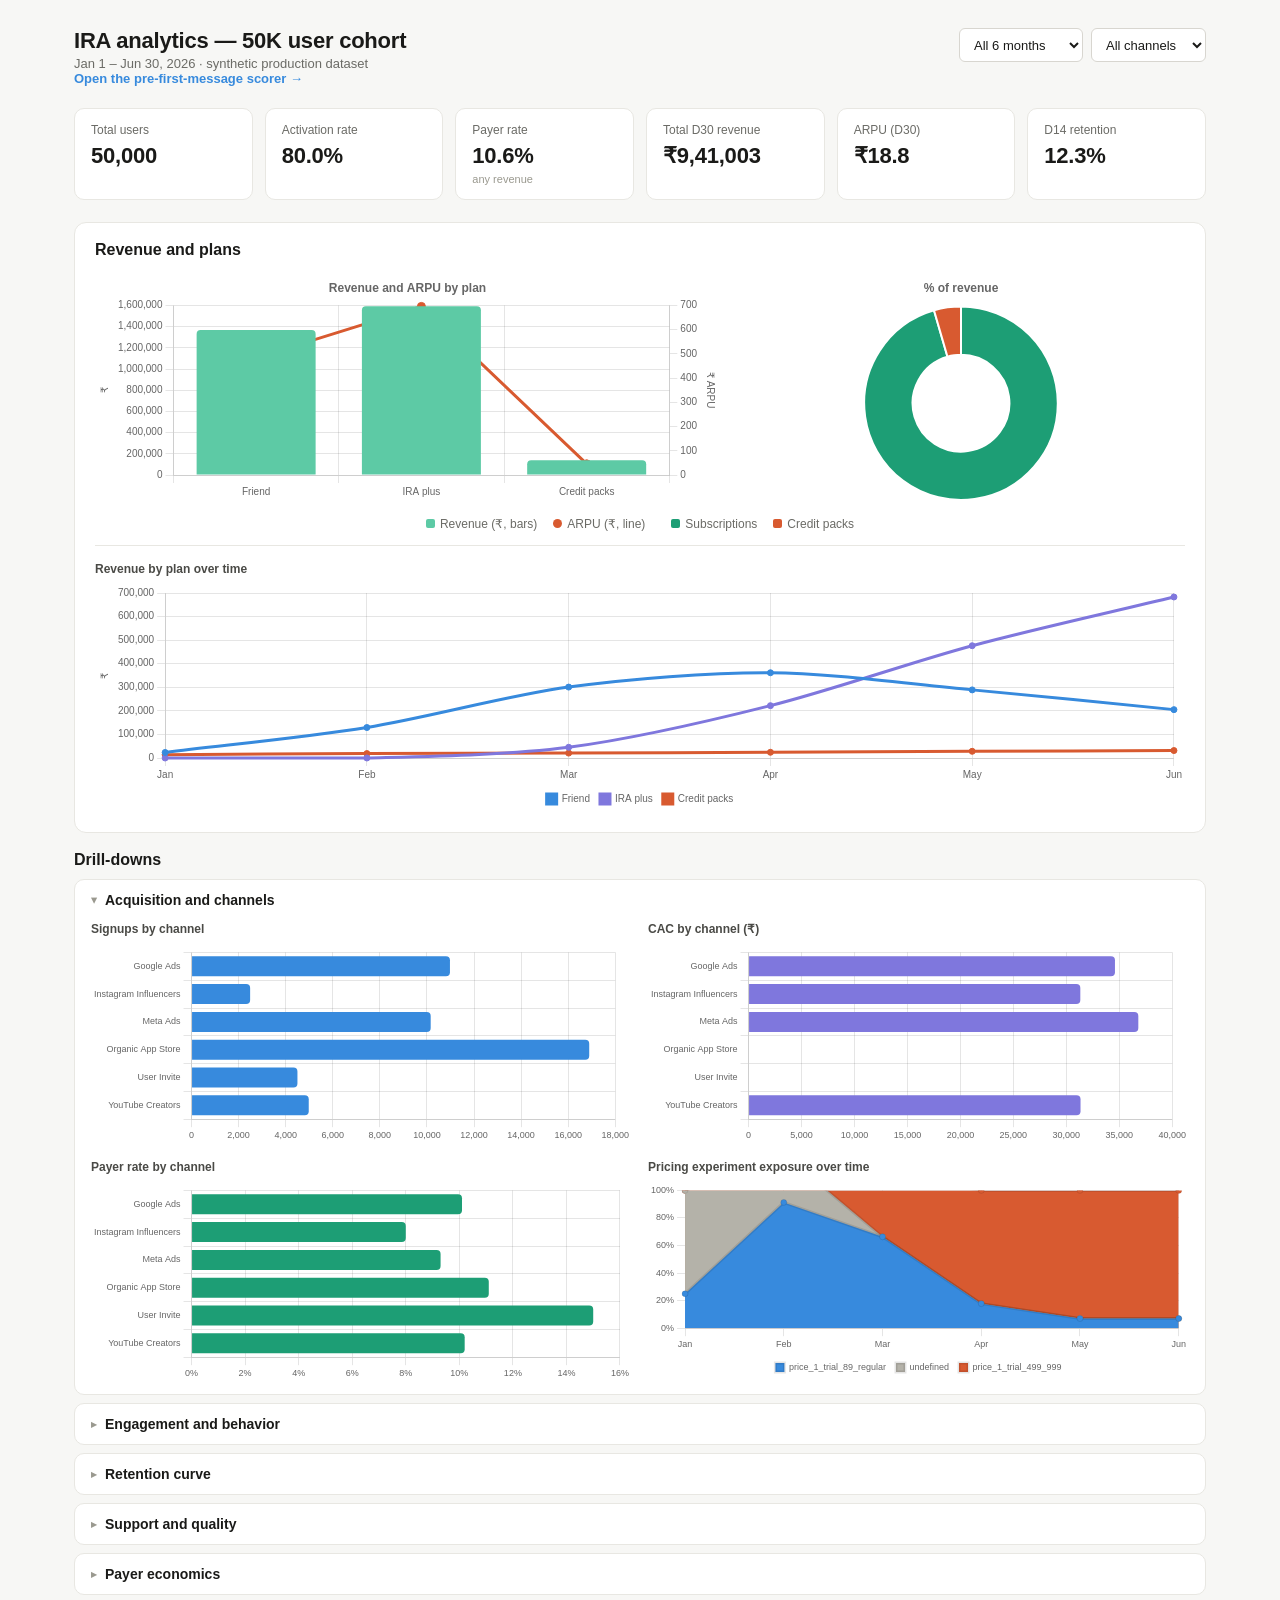
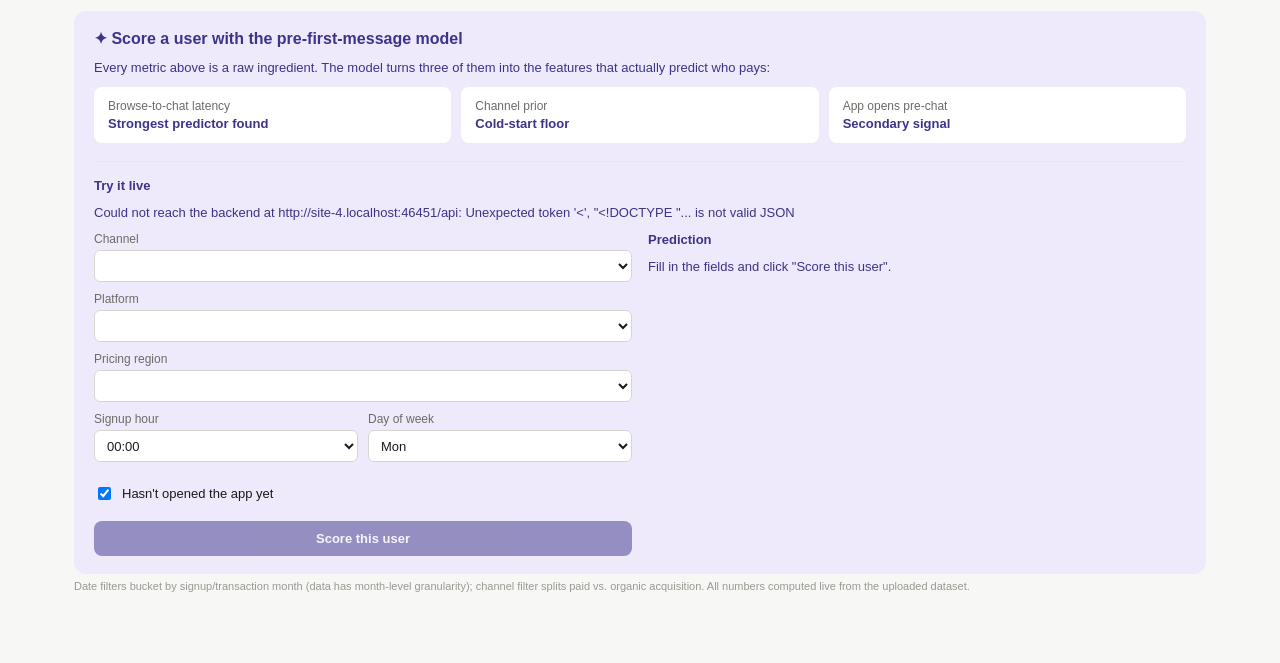
==== frontend/dashboard.html @ 05aac653 "Add analytics dashboard with a live scorer widget frontend/dashboard.html is the uploaded IRA analyt" ====
<!doctype html>
<html lang="en">
<head>
<meta charset="utf-8">
<title>IRA Analytics — 50K user cohort</title>
<script id="chartjs-holder"></script>
<script>/*!
 * Chart.js v4.4.0
 * https://www.chartjs.org
 * (c) 2023 Chart.js Contributors
 * Released under the MIT License
 */
!function(t,e){"object"==typeof exports&&"undefined"!=typeof module?module.exports=e():"function"==typeof define&&define.amd?define(e):(t="undefined"!=typeof globalThis?globalThis:t||self).Chart=e()}(this,(function(){"use strict";var t=Object.freeze({__proto__:null,get Colors(){return Go},get Decimation(){return Qo},get Filler(){return ma},get Legend(){return ya},get SubTitle(){return ka},get Title(){return Ma},get Tooltip(){return Ba}});function e(){}const i=(()=>{let t=0;return()=>t++})();function s(t){return null==t}function n(t){if(Array.isArray&&Array.isArray(t))return!0;const e=Object.prototype.toString.call(t);return"[object"===e.slice(0,7)&&"Array]"===e.slice(-6)}function o(t){return null!==t&&"[object Object]"===Object.prototype.toString.call(t)}function a(t){return("number"==typeof t||t instanceof Number)&&isFinite(+t)}function r(t,e){return a(t)?t:e}function l(t,e){return void 0===t?e:t}const h=(t,e)=>"string"==typeof t&&t.endsWith("%")?parseFloat(t)/100:+t/e,c=(t,e)=>"string"==typeof t&&t.endsWith("%")?parseFloat(t)/100*e:+t;function d(t,e,i){if(t&&"function"==typeof t.call)return t.apply(i,e)}function u(t,e,i,s){let a,r,l;if(n(t))if(r=t.length,s)for(a=r-1;a>=0;a--)e.call(i,t[a],a);else for(a=0;a<r;a++)e.call(i,t[a],a);else if(o(t))for(l=Object.keys(t),r=l.length,a=0;a<r;a++)e.call(i,t[l[a]],l[a])}function f(t,e){let i,s,n,o;if(!t||!e||t.length!==e.length)return!1;for(i=0,s=t.length;i<s;++i)if(n=t[i],o=e[i],n.datasetIndex!==o.datasetIndex||n.index!==o.index)return!1;return!0}function g(t){if(n(t))return t.map(g);if(o(t)){const e=Object.create(null),i=Object.keys(t),s=i.length;let n=0;for(;n<s;++n)e[i[n]]=g(t[i[n]]);return e}return t}function p(t){return-1===["__proto__","prototype","constructor"].indexOf(t)}function m(t,e,i,s){if(!p(t))return;const n=e[t],a=i[t];o(n)&&o(a)?b(n,a,s):e[t]=g(a)}function b(t,e,i){const s=n(e)?e:[e],a=s.length;if(!o(t))return t;const r=(i=i||{}).merger||m;let l;for(let e=0;e<a;++e){if(l=s[e],!o(l))continue;const n=Object.keys(l);for(let e=0,s=n.length;e<s;++e)r(n[e],t,l,i)}return t}function x(t,e){return b(t,e,{merger:_})}function _(t,e,i){if(!p(t))return;const s=e[t],n=i[t];o(s)&&o(n)?x(s,n):Object.prototype.hasOwnProperty.call(e,t)||(e[t]=g(n))}const y={"":t=>t,x:t=>t.x,y:t=>t.y};function v(t){const e=t.split("."),i=[];let s="";for(const t of e)s+=t,s.endsWith("\\")?s=s.slice(0,-1)+".":(i.push(s),s="");return i}function M(t,e){const i=y[e]||(y[e]=function(t){const e=v(t);return t=>{for(const i of e){if(""===i)break;t=t&&t[i]}return t}}(e));return i(t)}function w(t){return t.charAt(0).toUpperCase()+t.slice(1)}const k=t=>void 0!==t,S=t=>"function"==typeof t,P=(t,e)=>{if(t.size!==e.size)return!1;for(const i of t)if(!e.has(i))return!1;return!0};function D(t){return"mouseup"===t.type||"click"===t.type||"contextmenu"===t.type}const C=Math.PI,O=2*C,A=O+C,T=Number.POSITIVE_INFINITY,L=C/180,E=C/2,R=C/4,I=2*C/3,z=Math.log10,F=Math.sign;function V(t,e,i){return Math.abs(t-e)<i}function B(t){const e=Math.round(t);t=V(t,e,t/1e3)?e:t;const i=Math.pow(10,Math.floor(z(t))),s=t/i;return(s<=1?1:s<=2?2:s<=5?5:10)*i}function W(t){const e=[],i=Math.sqrt(t);let s;for(s=1;s<i;s++)t%s==0&&(e.push(s),e.push(t/s));return i===(0|i)&&e.push(i),e.sort(((t,e)=>t-e)).pop(),e}function N(t){return!isNaN(parseFloat(t))&&isFinite(t)}function H(t,e){const i=Math.round(t);return i-e<=t&&i+e>=t}function j(t,e,i){let s,n,o;for(s=0,n=t.length;s<n;s++)o=t[s][i],isNaN(o)||(e.min=Math.min(e.min,o),e.max=Math.max(e.max,o))}function $(t){return t*(C/180)}function Y(t){return t*(180/C)}function U(t){if(!a(t))return;let e=1,i=0;for(;Math.round(t*e)/e!==t;)e*=10,i++;return i}function X(t,e){const i=e.x-t.x,s=e.y-t.y,n=Math.sqrt(i*i+s*s);let o=Math.atan2(s,i);return o<-.5*C&&(o+=O),{angle:o,distance:n}}function q(t,e){return Math.sqrt(Math.pow(e.x-t.x,2)+Math.pow(e.y-t.y,2))}function K(t,e){return(t-e+A)%O-C}function G(t){return(t%O+O)%O}function Z(t,e,i,s){const n=G(t),o=G(e),a=G(i),r=G(o-n),l=G(a-n),h=G(n-o),c=G(n-a);return n===o||n===a||s&&o===a||r>l&&h<c}function J(t,e,i){return Math.max(e,Math.min(i,t))}function Q(t){return J(t,-32768,32767)}function tt(t,e,i,s=1e-6){return t>=Math.min(e,i)-s&&t<=Math.max(e,i)+s}function et(t,e,i){i=i||(i=>t[i]<e);let s,n=t.length-1,o=0;for(;n-o>1;)s=o+n>>1,i(s)?o=s:n=s;return{lo:o,hi:n}}const it=(t,e,i,s)=>et(t,i,s?s=>{const n=t[s][e];return n<i||n===i&&t[s+1][e]===i}:s=>t[s][e]<i),st=(t,e,i)=>et(t,i,(s=>t[s][e]>=i));function nt(t,e,i){let s=0,n=t.length;for(;s<n&&t[s]<e;)s++;for(;n>s&&t[n-1]>i;)n--;return s>0||n<t.length?t.slice(s,n):t}const ot=["push","pop","shift","splice","unshift"];function at(t,e){t._chartjs?t._chartjs.listeners.push(e):(Object.defineProperty(t,"_chartjs",{configurable:!0,enumerable:!1,value:{listeners:[e]}}),ot.forEach((e=>{const i="_onData"+w(e),s=t[e];Object.defineProperty(t,e,{configurable:!0,enumerable:!1,value(...e){const n=s.apply(this,e);return t._chartjs.listeners.forEach((t=>{"function"==typeof t[i]&&t[i](...e)})),n}})})))}function rt(t,e){const i=t._chartjs;if(!i)return;const s=i.listeners,n=s.indexOf(e);-1!==n&&s.splice(n,1),s.length>0||(ot.forEach((e=>{delete t[e]})),delete t._chartjs)}function lt(t){const e=new Set(t);return e.size===t.length?t:Array.from(e)}const ht="undefined"==typeof window?function(t){return t()}:window.requestAnimationFrame;function ct(t,e){let i=[],s=!1;return function(...n){i=n,s||(s=!0,ht.call(window,(()=>{s=!1,t.apply(e,i)})))}}function dt(t,e){let i;return function(...s){return e?(clearTimeout(i),i=setTimeout(t,e,s)):t.apply(this,s),e}}const ut=t=>"start"===t?"left":"end"===t?"right":"center",ft=(t,e,i)=>"start"===t?e:"end"===t?i:(e+i)/2,gt=(t,e,i,s)=>t===(s?"left":"right")?i:"center"===t?(e+i)/2:e;function pt(t,e,i){const s=e.length;let n=0,o=s;if(t._sorted){const{iScale:a,_parsed:r}=t,l=a.axis,{min:h,max:c,minDefined:d,maxDefined:u}=a.getUserBounds();d&&(n=J(Math.min(it(r,l,h).lo,i?s:it(e,l,a.getPixelForValue(h)).lo),0,s-1)),o=u?J(Math.max(it(r,a.axis,c,!0).hi+1,i?0:it(e,l,a.getPixelForValue(c),!0).hi+1),n,s)-n:s-n}return{start:n,count:o}}function mt(t){const{xScale:e,yScale:i,_scaleRanges:s}=t,n={xmin:e.min,xmax:e.max,ymin:i.min,ymax:i.max};if(!s)return t._scaleRanges=n,!0;const o=s.xmin!==e.min||s.xmax!==e.max||s.ymin!==i.min||s.ymax!==i.max;return Object.assign(s,n),o}class bt{constructor(){this._request=null,this._charts=new Map,this._running=!1,this._lastDate=void 0}_notify(t,e,i,s){const n=e.listeners[s],o=e.duration;n.forEach((s=>s({chart:t,initial:e.initial,numSteps:o,currentStep:Math.min(i-e.start,o)})))}_refresh(){this._request||(this._running=!0,this._request=ht.call(window,(()=>{this._update(),this._request=null,this._running&&this._refresh()})))}_update(t=Date.now()){let e=0;this._charts.forEach(((i,s)=>{if(!i.running||!i.items.length)return;const n=i.items;let o,a=n.length-1,r=!1;for(;a>=0;--a)o=n[a],o._active?(o._total>i.duration&&(i.duration=o._total),o.tick(t),r=!0):(n[a]=n[n.length-1],n.pop());r&&(s.draw(),this._notify(s,i,t,"progress")),n.length||(i.running=!1,this._notify(s,i,t,"complete"),i.initial=!1),e+=n.length})),this._lastDate=t,0===e&&(this._running=!1)}_getAnims(t){const e=this._charts;let i=e.get(t);return i||(i={running:!1,initial:!0,items:[],listeners:{complete:[],progress:[]}},e.set(t,i)),i}listen(t,e,i){this._getAnims(t).listeners[e].push(i)}add(t,e){e&&e.length&&this._getAnims(t).items.push(...e)}has(t){return this._getAnims(t).items.length>0}start(t){const e=this._charts.get(t);e&&(e.running=!0,e.start=Date.now(),e.duration=e.items.reduce(((t,e)=>Math.max(t,e._duration)),0),this._refresh())}running(t){if(!this._running)return!1;const e=this._charts.get(t);return!!(e&&e.running&&e.items.length)}stop(t){const e=this._charts.get(t);if(!e||!e.items.length)return;const i=e.items;let s=i.length-1;for(;s>=0;--s)i[s].cancel();e.items=[],this._notify(t,e,Date.now(),"complete")}remove(t){return this._charts.delete(t)}}var xt=new bt;
/*!
 * @kurkle/color v0.3.2
 * https://github.com/kurkle/color#readme
 * (c) 2023 Jukka Kurkela
 * Released under the MIT License
 */function _t(t){return t+.5|0}const yt=(t,e,i)=>Math.max(Math.min(t,i),e);function vt(t){return yt(_t(2.55*t),0,255)}function Mt(t){return yt(_t(255*t),0,255)}function wt(t){return yt(_t(t/2.55)/100,0,1)}function kt(t){return yt(_t(100*t),0,100)}const St={0:0,1:1,2:2,3:3,4:4,5:5,6:6,7:7,8:8,9:9,A:10,B:11,C:12,D:13,E:14,F:15,a:10,b:11,c:12,d:13,e:14,f:15},Pt=[..."0123456789ABCDEF"],Dt=t=>Pt[15&t],Ct=t=>Pt[(240&t)>>4]+Pt[15&t],Ot=t=>(240&t)>>4==(15&t);function At(t){var e=(t=>Ot(t.r)&&Ot(t.g)&&Ot(t.b)&&Ot(t.a))(t)?Dt:Ct;return t?"#"+e(t.r)+e(t.g)+e(t.b)+((t,e)=>t<255?e(t):"")(t.a,e):void 0}const Tt=/^(hsla?|hwb|hsv)\(\s*([-+.e\d]+)(?:deg)?[\s,]+([-+.e\d]+)%[\s,]+([-+.e\d]+)%(?:[\s,]+([-+.e\d]+)(%)?)?\s*\)$/;function Lt(t,e,i){const s=e*Math.min(i,1-i),n=(e,n=(e+t/30)%12)=>i-s*Math.max(Math.min(n-3,9-n,1),-1);return[n(0),n(8),n(4)]}function Et(t,e,i){const s=(s,n=(s+t/60)%6)=>i-i*e*Math.max(Math.min(n,4-n,1),0);return[s(5),s(3),s(1)]}function Rt(t,e,i){const s=Lt(t,1,.5);let n;for(e+i>1&&(n=1/(e+i),e*=n,i*=n),n=0;n<3;n++)s[n]*=1-e-i,s[n]+=e;return s}function It(t){const e=t.r/255,i=t.g/255,s=t.b/255,n=Math.max(e,i,s),o=Math.min(e,i,s),a=(n+o)/2;let r,l,h;return n!==o&&(h=n-o,l=a>.5?h/(2-n-o):h/(n+o),r=function(t,e,i,s,n){return t===n?(e-i)/s+(e<i?6:0):e===n?(i-t)/s+2:(t-e)/s+4}(e,i,s,h,n),r=60*r+.5),[0|r,l||0,a]}function zt(t,e,i,s){return(Array.isArray(e)?t(e[0],e[1],e[2]):t(e,i,s)).map(Mt)}function Ft(t,e,i){return zt(Lt,t,e,i)}function Vt(t){return(t%360+360)%360}function Bt(t){const e=Tt.exec(t);let i,s=255;if(!e)return;e[5]!==i&&(s=e[6]?vt(+e[5]):Mt(+e[5]));const n=Vt(+e[2]),o=+e[3]/100,a=+e[4]/100;return i="hwb"===e[1]?function(t,e,i){return zt(Rt,t,e,i)}(n,o,a):"hsv"===e[1]?function(t,e,i){return zt(Et,t,e,i)}(n,o,a):Ft(n,o,a),{r:i[0],g:i[1],b:i[2],a:s}}const Wt={x:"dark",Z:"light",Y:"re",X:"blu",W:"gr",V:"medium",U:"slate",A:"ee",T:"ol",S:"or",B:"ra",C:"lateg",D:"ights",R:"in",Q:"turquois",E:"hi",P:"ro",O:"al",N:"le",M:"de",L:"yello",F:"en",K:"ch",G:"arks",H:"ea",I:"ightg",J:"wh"},Nt={OiceXe:"f0f8ff",antiquewEte:"faebd7",aqua:"ffff",aquamarRe:"7fffd4",azuY:"f0ffff",beige:"f5f5dc",bisque:"ffe4c4",black:"0",blanKedOmond:"ffebcd",Xe:"ff",XeviTet:"8a2be2",bPwn:"a52a2a",burlywood:"deb887",caMtXe:"5f9ea0",KartYuse:"7fff00",KocTate:"d2691e",cSO:"ff7f50",cSnflowerXe:"6495ed",cSnsilk:"fff8dc",crimson:"dc143c",cyan:"ffff",xXe:"8b",xcyan:"8b8b",xgTMnPd:"b8860b",xWay:"a9a9a9",xgYF:"6400",xgYy:"a9a9a9",xkhaki:"bdb76b",xmagFta:"8b008b",xTivegYF:"556b2f",xSange:"ff8c00",xScEd:"9932cc",xYd:"8b0000",xsOmon:"e9967a",xsHgYF:"8fbc8f",xUXe:"483d8b",xUWay:"2f4f4f",xUgYy:"2f4f4f",xQe:"ced1",xviTet:"9400d3",dAppRk:"ff1493",dApskyXe:"bfff",dimWay:"696969",dimgYy:"696969",dodgerXe:"1e90ff",fiYbrick:"b22222",flSOwEte:"fffaf0",foYstWAn:"228b22",fuKsia:"ff00ff",gaRsbSo:"dcdcdc",ghostwEte:"f8f8ff",gTd:"ffd700",gTMnPd:"daa520",Way:"808080",gYF:"8000",gYFLw:"adff2f",gYy:"808080",honeyMw:"f0fff0",hotpRk:"ff69b4",RdianYd:"cd5c5c",Rdigo:"4b0082",ivSy:"fffff0",khaki:"f0e68c",lavFMr:"e6e6fa",lavFMrXsh:"fff0f5",lawngYF:"7cfc00",NmoncEffon:"fffacd",ZXe:"add8e6",ZcSO:"f08080",Zcyan:"e0ffff",ZgTMnPdLw:"fafad2",ZWay:"d3d3d3",ZgYF:"90ee90",ZgYy:"d3d3d3",ZpRk:"ffb6c1",ZsOmon:"ffa07a",ZsHgYF:"20b2aa",ZskyXe:"87cefa",ZUWay:"778899",ZUgYy:"778899",ZstAlXe:"b0c4de",ZLw:"ffffe0",lime:"ff00",limegYF:"32cd32",lRF:"faf0e6",magFta:"ff00ff",maPon:"800000",VaquamarRe:"66cdaa",VXe:"cd",VScEd:"ba55d3",VpurpN:"9370db",VsHgYF:"3cb371",VUXe:"7b68ee",VsprRggYF:"fa9a",VQe:"48d1cc",VviTetYd:"c71585",midnightXe:"191970",mRtcYam:"f5fffa",mistyPse:"ffe4e1",moccasR:"ffe4b5",navajowEte:"ffdead",navy:"80",Tdlace:"fdf5e6",Tive:"808000",TivedBb:"6b8e23",Sange:"ffa500",SangeYd:"ff4500",ScEd:"da70d6",pOegTMnPd:"eee8aa",pOegYF:"98fb98",pOeQe:"afeeee",pOeviTetYd:"db7093",papayawEp:"ffefd5",pHKpuff:"ffdab9",peru:"cd853f",pRk:"ffc0cb",plum:"dda0dd",powMrXe:"b0e0e6",purpN:"800080",YbeccapurpN:"663399",Yd:"ff0000",Psybrown:"bc8f8f",PyOXe:"4169e1",saddNbPwn:"8b4513",sOmon:"fa8072",sandybPwn:"f4a460",sHgYF:"2e8b57",sHshell:"fff5ee",siFna:"a0522d",silver:"c0c0c0",skyXe:"87ceeb",UXe:"6a5acd",UWay:"708090",UgYy:"708090",snow:"fffafa",sprRggYF:"ff7f",stAlXe:"4682b4",tan:"d2b48c",teO:"8080",tEstN:"d8bfd8",tomato:"ff6347",Qe:"40e0d0",viTet:"ee82ee",JHt:"f5deb3",wEte:"ffffff",wEtesmoke:"f5f5f5",Lw:"ffff00",LwgYF:"9acd32"};let Ht;function jt(t){Ht||(Ht=function(){const t={},e=Object.keys(Nt),i=Object.keys(Wt);let s,n,o,a,r;for(s=0;s<e.length;s++){for(a=r=e[s],n=0;n<i.length;n++)o=i[n],r=r.replace(o,Wt[o]);o=parseInt(Nt[a],16),t[r]=[o>>16&255,o>>8&255,255&o]}return t}(),Ht.transparent=[0,0,0,0]);const e=Ht[t.toLowerCase()];return e&&{r:e[0],g:e[1],b:e[2],a:4===e.length?e[3]:255}}const $t=/^rgba?\(\s*([-+.\d]+)(%)?[\s,]+([-+.e\d]+)(%)?[\s,]+([-+.e\d]+)(%)?(?:[\s,/]+([-+.e\d]+)(%)?)?\s*\)$/;const Yt=t=>t<=.0031308?12.92*t:1.055*Math.pow(t,1/2.4)-.055,Ut=t=>t<=.04045?t/12.92:Math.pow((t+.055)/1.055,2.4);function Xt(t,e,i){if(t){let s=It(t);s[e]=Math.max(0,Math.min(s[e]+s[e]*i,0===e?360:1)),s=Ft(s),t.r=s[0],t.g=s[1],t.b=s[2]}}function qt(t,e){return t?Object.assign(e||{},t):t}function Kt(t){var e={r:0,g:0,b:0,a:255};return Array.isArray(t)?t.length>=3&&(e={r:t[0],g:t[1],b:t[2],a:255},t.length>3&&(e.a=Mt(t[3]))):(e=qt(t,{r:0,g:0,b:0,a:1})).a=Mt(e.a),e}function Gt(t){return"r"===t.charAt(0)?function(t){const e=$t.exec(t);let i,s,n,o=255;if(e){if(e[7]!==i){const t=+e[7];o=e[8]?vt(t):yt(255*t,0,255)}return i=+e[1],s=+e[3],n=+e[5],i=255&(e[2]?vt(i):yt(i,0,255)),s=255&(e[4]?vt(s):yt(s,0,255)),n=255&(e[6]?vt(n):yt(n,0,255)),{r:i,g:s,b:n,a:o}}}(t):Bt(t)}class Zt{constructor(t){if(t instanceof Zt)return t;const e=typeof t;let i;var s,n,o;"object"===e?i=Kt(t):"string"===e&&(o=(s=t).length,"#"===s[0]&&(4===o||5===o?n={r:255&17*St[s[1]],g:255&17*St[s[2]],b:255&17*St[s[3]],a:5===o?17*St[s[4]]:255}:7!==o&&9!==o||(n={r:St[s[1]]<<4|St[s[2]],g:St[s[3]]<<4|St[s[4]],b:St[s[5]]<<4|St[s[6]],a:9===o?St[s[7]]<<4|St[s[8]]:255})),i=n||jt(t)||Gt(t)),this._rgb=i,this._valid=!!i}get valid(){return this._valid}get rgb(){var t=qt(this._rgb);return t&&(t.a=wt(t.a)),t}set rgb(t){this._rgb=Kt(t)}rgbString(){return this._valid?(t=this._rgb)&&(t.a<255?`rgba(${t.r}, ${t.g}, ${t.b}, ${wt(t.a)})`:`rgb(${t.r}, ${t.g}, ${t.b})`):void 0;var t}hexString(){return this._valid?At(this._rgb):void 0}hslString(){return this._valid?function(t){if(!t)return;const e=It(t),i=e[0],s=kt(e[1]),n=kt(e[2]);return t.a<255?`hsla(${i}, ${s}%, ${n}%, ${wt(t.a)})`:`hsl(${i}, ${s}%, ${n}%)`}(this._rgb):void 0}mix(t,e){if(t){const i=this.rgb,s=t.rgb;let n;const o=e===n?.5:e,a=2*o-1,r=i.a-s.a,l=((a*r==-1?a:(a+r)/(1+a*r))+1)/2;n=1-l,i.r=255&l*i.r+n*s.r+.5,i.g=255&l*i.g+n*s.g+.5,i.b=255&l*i.b+n*s.b+.5,i.a=o*i.a+(1-o)*s.a,this.rgb=i}return this}interpolate(t,e){return t&&(this._rgb=function(t,e,i){const s=Ut(wt(t.r)),n=Ut(wt(t.g)),o=Ut(wt(t.b));return{r:Mt(Yt(s+i*(Ut(wt(e.r))-s))),g:Mt(Yt(n+i*(Ut(wt(e.g))-n))),b:Mt(Yt(o+i*(Ut(wt(e.b))-o))),a:t.a+i*(e.a-t.a)}}(this._rgb,t._rgb,e)),this}clone(){return new Zt(this.rgb)}alpha(t){return this._rgb.a=Mt(t),this}clearer(t){return this._rgb.a*=1-t,this}greyscale(){const t=this._rgb,e=_t(.3*t.r+.59*t.g+.11*t.b);return t.r=t.g=t.b=e,this}opaquer(t){return this._rgb.a*=1+t,this}negate(){const t=this._rgb;return t.r=255-t.r,t.g=255-t.g,t.b=255-t.b,this}lighten(t){return Xt(this._rgb,2,t),this}darken(t){return Xt(this._rgb,2,-t),this}saturate(t){return Xt(this._rgb,1,t),this}desaturate(t){return Xt(this._rgb,1,-t),this}rotate(t){return function(t,e){var i=It(t);i[0]=Vt(i[0]+e),i=Ft(i),t.r=i[0],t.g=i[1],t.b=i[2]}(this._rgb,t),this}}function Jt(t){if(t&&"object"==typeof t){const e=t.toString();return"[object CanvasPattern]"===e||"[object CanvasGradient]"===e}return!1}function Qt(t){return Jt(t)?t:new Zt(t)}function te(t){return Jt(t)?t:new Zt(t).saturate(.5).darken(.1).hexString()}const ee=["x","y","borderWidth","radius","tension"],ie=["color","borderColor","backgroundColor"];const se=new Map;function ne(t,e,i){return function(t,e){e=e||{};const i=t+JSON.stringify(e);let s=se.get(i);return s||(s=new Intl.NumberFormat(t,e),se.set(i,s)),s}(e,i).format(t)}const oe={values:t=>n(t)?t:""+t,numeric(t,e,i){if(0===t)return"0";const s=this.chart.options.locale;let n,o=t;if(i.length>1){const e=Math.max(Math.abs(i[0].value),Math.abs(i[i.length-1].value));(e<1e-4||e>1e15)&&(n="scientific"),o=function(t,e){let i=e.length>3?e[2].value-e[1].value:e[1].value-e[0].value;Math.abs(i)>=1&&t!==Math.floor(t)&&(i=t-Math.floor(t));return i}(t,i)}const a=z(Math.abs(o)),r=isNaN(a)?1:Math.max(Math.min(-1*Math.floor(a),20),0),l={notation:n,minimumFractionDigits:r,maximumFractionDigits:r};return Object.assign(l,this.options.ticks.format),ne(t,s,l)},logarithmic(t,e,i){if(0===t)return"0";const s=i[e].significand||t/Math.pow(10,Math.floor(z(t)));return[1,2,3,5,10,15].includes(s)||e>.8*i.length?oe.numeric.call(this,t,e,i):""}};var ae={formatters:oe};const re=Object.create(null),le=Object.create(null);function he(t,e){if(!e)return t;const i=e.split(".");for(let e=0,s=i.length;e<s;++e){const s=i[e];t=t[s]||(t[s]=Object.create(null))}return t}function ce(t,e,i){return"string"==typeof e?b(he(t,e),i):b(he(t,""),e)}class de{constructor(t,e){this.animation=void 0,this.backgroundColor="rgba(0,0,0,0.1)",this.borderColor="rgba(0,0,0,0.1)",this.color="#666",this.datasets={},this.devicePixelRatio=t=>t.chart.platform.getDevicePixelRatio(),this.elements={},this.events=["mousemove","mouseout","click","touchstart","touchmove"],this.font={family:"'Helvetica Neue', 'Helvetica', 'Arial', sans-serif",size:12,style:"normal",lineHeight:1.2,weight:null},this.hover={},this.hoverBackgroundColor=(t,e)=>te(e.backgroundColor),this.hoverBorderColor=(t,e)=>te(e.borderColor),this.hoverColor=(t,e)=>te(e.color),this.indexAxis="x",this.interaction={mode:"nearest",intersect:!0,includeInvisible:!1},this.maintainAspectRatio=!0,this.onHover=null,this.onClick=null,this.parsing=!0,this.plugins={},this.responsive=!0,this.scale=void 0,this.scales={},this.showLine=!0,this.drawActiveElementsOnTop=!0,this.describe(t),this.apply(e)}set(t,e){return ce(this,t,e)}get(t){return he(this,t)}describe(t,e){return ce(le,t,e)}override(t,e){return ce(re,t,e)}route(t,e,i,s){const n=he(this,t),a=he(this,i),r="_"+e;Object.defineProperties(n,{[r]:{value:n[e],writable:!0},[e]:{enumerable:!0,get(){const t=this[r],e=a[s];return o(t)?Object.assign({},e,t):l(t,e)},set(t){this[r]=t}}})}apply(t){t.forEach((t=>t(this)))}}var ue=new de({_scriptable:t=>!t.startsWith("on"),_indexable:t=>"events"!==t,hover:{_fallback:"interaction"},interaction:{_scriptable:!1,_indexable:!1}},[function(t){t.set("animation",{delay:void 0,duration:1e3,easing:"easeOutQuart",fn:void 0,from:void 0,loop:void 0,to:void 0,type:void 0}),t.describe("animation",{_fallback:!1,_indexable:!1,_scriptable:t=>"onProgress"!==t&&"onComplete"!==t&&"fn"!==t}),t.set("animations",{colors:{type:"color",properties:ie},numbers:{type:"number",properties:ee}}),t.describe("animations",{_fallback:"animation"}),t.set("transitions",{active:{animation:{duration:400}},resize:{animation:{duration:0}},show:{animations:{colors:{from:"transparent"},visible:{type:"boolean",duration:0}}},hide:{animations:{colors:{to:"transparent"},visible:{type:"boolean",easing:"linear",fn:t=>0|t}}}})},function(t){t.set("layout",{autoPadding:!0,padding:{top:0,right:0,bottom:0,left:0}})},function(t){t.set("scale",{display:!0,offset:!1,reverse:!1,beginAtZero:!1,bounds:"ticks",clip:!0,grace:0,grid:{display:!0,lineWidth:1,drawOnChartArea:!0,drawTicks:!0,tickLength:8,tickWidth:(t,e)=>e.lineWidth,tickColor:(t,e)=>e.color,offset:!1},border:{display:!0,dash:[],dashOffset:0,width:1},title:{display:!1,text:"",padding:{top:4,bottom:4}},ticks:{minRotation:0,maxRotation:50,mirror:!1,textStrokeWidth:0,textStrokeColor:"",padding:3,display:!0,autoSkip:!0,autoSkipPadding:3,labelOffset:0,callback:ae.formatters.values,minor:{},major:{},align:"center",crossAlign:"near",showLabelBackdrop:!1,backdropColor:"rgba(255, 255, 255, 0.75)",backdropPadding:2}}),t.route("scale.ticks","color","","color"),t.route("scale.grid","color","","borderColor"),t.route("scale.border","color","","borderColor"),t.route("scale.title","color","","color"),t.describe("scale",{_fallback:!1,_scriptable:t=>!t.startsWith("before")&&!t.startsWith("after")&&"callback"!==t&&"parser"!==t,_indexable:t=>"borderDash"!==t&&"tickBorderDash"!==t&&"dash"!==t}),t.describe("scales",{_fallback:"scale"}),t.describe("scale.ticks",{_scriptable:t=>"backdropPadding"!==t&&"callback"!==t,_indexable:t=>"backdropPadding"!==t})}]);function fe(){return"undefined"!=typeof window&&"undefined"!=typeof document}function ge(t){let e=t.parentNode;return e&&"[object ShadowRoot]"===e.toString()&&(e=e.host),e}function pe(t,e,i){let s;return"string"==typeof t?(s=parseInt(t,10),-1!==t.indexOf("%")&&(s=s/100*e.parentNode[i])):s=t,s}const me=t=>t.ownerDocument.defaultView.getComputedStyle(t,null);function be(t,e){return me(t).getPropertyValue(e)}const xe=["top","right","bottom","left"];function _e(t,e,i){const s={};i=i?"-"+i:"";for(let n=0;n<4;n++){const o=xe[n];s[o]=parseFloat(t[e+"-"+o+i])||0}return s.width=s.left+s.right,s.height=s.top+s.bottom,s}const ye=(t,e,i)=>(t>0||e>0)&&(!i||!i.shadowRoot);function ve(t,e){if("native"in t)return t;const{canvas:i,currentDevicePixelRatio:s}=e,n=me(i),o="border-box"===n.boxSizing,a=_e(n,"padding"),r=_e(n,"border","width"),{x:l,y:h,box:c}=function(t,e){const i=t.touches,s=i&&i.length?i[0]:t,{offsetX:n,offsetY:o}=s;let a,r,l=!1;if(ye(n,o,t.target))a=n,r=o;else{const t=e.getBoundingClientRect();a=s.clientX-t.left,r=s.clientY-t.top,l=!0}return{x:a,y:r,box:l}}(t,i),d=a.left+(c&&r.left),u=a.top+(c&&r.top);let{width:f,height:g}=e;return o&&(f-=a.width+r.width,g-=a.height+r.height),{x:Math.round((l-d)/f*i.width/s),y:Math.round((h-u)/g*i.height/s)}}const Me=t=>Math.round(10*t)/10;function we(t,e,i,s){const n=me(t),o=_e(n,"margin"),a=pe(n.maxWidth,t,"clientWidth")||T,r=pe(n.maxHeight,t,"clientHeight")||T,l=function(t,e,i){let s,n;if(void 0===e||void 0===i){const o=ge(t);if(o){const t=o.getBoundingClientRect(),a=me(o),r=_e(a,"border","width"),l=_e(a,"padding");e=t.width-l.width-r.width,i=t.height-l.height-r.height,s=pe(a.maxWidth,o,"clientWidth"),n=pe(a.maxHeight,o,"clientHeight")}else e=t.clientWidth,i=t.clientHeight}return{width:e,height:i,maxWidth:s||T,maxHeight:n||T}}(t,e,i);let{width:h,height:c}=l;if("content-box"===n.boxSizing){const t=_e(n,"border","width"),e=_e(n,"padding");h-=e.width+t.width,c-=e.height+t.height}h=Math.max(0,h-o.width),c=Math.max(0,s?h/s:c-o.height),h=Me(Math.min(h,a,l.maxWidth)),c=Me(Math.min(c,r,l.maxHeight)),h&&!c&&(c=Me(h/2));return(void 0!==e||void 0!==i)&&s&&l.height&&c>l.height&&(c=l.height,h=Me(Math.floor(c*s))),{width:h,height:c}}function ke(t,e,i){const s=e||1,n=Math.floor(t.height*s),o=Math.floor(t.width*s);t.height=Math.floor(t.height),t.width=Math.floor(t.width);const a=t.canvas;return a.style&&(i||!a.style.height&&!a.style.width)&&(a.style.height=`${t.height}px`,a.style.width=`${t.width}px`),(t.currentDevicePixelRatio!==s||a.height!==n||a.width!==o)&&(t.currentDevicePixelRatio=s,a.height=n,a.width=o,t.ctx.setTransform(s,0,0,s,0,0),!0)}const Se=function(){let t=!1;try{const e={get passive(){return t=!0,!1}};window.addEventListener("test",null,e),window.removeEventListener("test",null,e)}catch(t){}return t}();function Pe(t,e){const i=be(t,e),s=i&&i.match(/^(\d+)(\.\d+)?px$/);return s?+s[1]:void 0}function De(t){return!t||s(t.size)||s(t.family)?null:(t.style?t.style+" ":"")+(t.weight?t.weight+" ":"")+t.size+"px "+t.family}function Ce(t,e,i,s,n){let o=e[n];return o||(o=e[n]=t.measureText(n).width,i.push(n)),o>s&&(s=o),s}function Oe(t,e,i,s){let o=(s=s||{}).data=s.data||{},a=s.garbageCollect=s.garbageCollect||[];s.font!==e&&(o=s.data={},a=s.garbageCollect=[],s.font=e),t.save(),t.font=e;let r=0;const l=i.length;let h,c,d,u,f;for(h=0;h<l;h++)if(u=i[h],null==u||n(u)){if(n(u))for(c=0,d=u.length;c<d;c++)f=u[c],null==f||n(f)||(r=Ce(t,o,a,r,f))}else r=Ce(t,o,a,r,u);t.restore();const g=a.length/2;if(g>i.length){for(h=0;h<g;h++)delete o[a[h]];a.splice(0,g)}return r}function Ae(t,e,i){const s=t.currentDevicePixelRatio,n=0!==i?Math.max(i/2,.5):0;return Math.round((e-n)*s)/s+n}function Te(t,e){(e=e||t.getContext("2d")).save(),e.resetTransform(),e.clearRect(0,0,t.width,t.height),e.restore()}function Le(t,e,i,s){Ee(t,e,i,s,null)}function Ee(t,e,i,s,n){let o,a,r,l,h,c,d,u;const f=e.pointStyle,g=e.rotation,p=e.radius;let m=(g||0)*L;if(f&&"object"==typeof f&&(o=f.toString(),"[object HTMLImageElement]"===o||"[object HTMLCanvasElement]"===o))return t.save(),t.translate(i,s),t.rotate(m),t.drawImage(f,-f.width/2,-f.height/2,f.width,f.height),void t.restore();if(!(isNaN(p)||p<=0)){switch(t.beginPath(),f){default:n?t.ellipse(i,s,n/2,p,0,0,O):t.arc(i,s,p,0,O),t.closePath();break;case"triangle":c=n?n/2:p,t.moveTo(i+Math.sin(m)*c,s-Math.cos(m)*p),m+=I,t.lineTo(i+Math.sin(m)*c,s-Math.cos(m)*p),m+=I,t.lineTo(i+Math.sin(m)*c,s-Math.cos(m)*p),t.closePath();break;case"rectRounded":h=.516*p,l=p-h,a=Math.cos(m+R)*l,d=Math.cos(m+R)*(n?n/2-h:l),r=Math.sin(m+R)*l,u=Math.sin(m+R)*(n?n/2-h:l),t.arc(i-d,s-r,h,m-C,m-E),t.arc(i+u,s-a,h,m-E,m),t.arc(i+d,s+r,h,m,m+E),t.arc(i-u,s+a,h,m+E,m+C),t.closePath();break;case"rect":if(!g){l=Math.SQRT1_2*p,c=n?n/2:l,t.rect(i-c,s-l,2*c,2*l);break}m+=R;case"rectRot":d=Math.cos(m)*(n?n/2:p),a=Math.cos(m)*p,r=Math.sin(m)*p,u=Math.sin(m)*(n?n/2:p),t.moveTo(i-d,s-r),t.lineTo(i+u,s-a),t.lineTo(i+d,s+r),t.lineTo(i-u,s+a),t.closePath();break;case"crossRot":m+=R;case"cross":d=Math.cos(m)*(n?n/2:p),a=Math.cos(m)*p,r=Math.sin(m)*p,u=Math.sin(m)*(n?n/2:p),t.moveTo(i-d,s-r),t.lineTo(i+d,s+r),t.moveTo(i+u,s-a),t.lineTo(i-u,s+a);break;case"star":d=Math.cos(m)*(n?n/2:p),a=Math.cos(m)*p,r=Math.sin(m)*p,u=Math.sin(m)*(n?n/2:p),t.moveTo(i-d,s-r),t.lineTo(i+d,s+r),t.moveTo(i+u,s-a),t.lineTo(i-u,s+a),m+=R,d=Math.cos(m)*(n?n/2:p),a=Math.cos(m)*p,r=Math.sin(m)*p,u=Math.sin(m)*(n?n/2:p),t.moveTo(i-d,s-r),t.lineTo(i+d,s+r),t.moveTo(i+u,s-a),t.lineTo(i-u,s+a);break;case"line":a=n?n/2:Math.cos(m)*p,r=Math.sin(m)*p,t.moveTo(i-a,s-r),t.lineTo(i+a,s+r);break;case"dash":t.moveTo(i,s),t.lineTo(i+Math.cos(m)*(n?n/2:p),s+Math.sin(m)*p);break;case!1:t.closePath()}t.fill(),e.borderWidth>0&&t.stroke()}}function Re(t,e,i){return i=i||.5,!e||t&&t.x>e.left-i&&t.x<e.right+i&&t.y>e.top-i&&t.y<e.bottom+i}function Ie(t,e){t.save(),t.beginPath(),t.rect(e.left,e.top,e.right-e.left,e.bottom-e.top),t.clip()}function ze(t){t.restore()}function Fe(t,e,i,s,n){if(!e)return t.lineTo(i.x,i.y);if("middle"===n){const s=(e.x+i.x)/2;t.lineTo(s,e.y),t.lineTo(s,i.y)}else"after"===n!=!!s?t.lineTo(e.x,i.y):t.lineTo(i.x,e.y);t.lineTo(i.x,i.y)}function Ve(t,e,i,s){if(!e)return t.lineTo(i.x,i.y);t.bezierCurveTo(s?e.cp1x:e.cp2x,s?e.cp1y:e.cp2y,s?i.cp2x:i.cp1x,s?i.cp2y:i.cp1y,i.x,i.y)}function Be(t,e,i,s,n){if(n.strikethrough||n.underline){const o=t.measureText(s),a=e-o.actualBoundingBoxLeft,r=e+o.actualBoundingBoxRight,l=i-o.actualBoundingBoxAscent,h=i+o.actualBoundingBoxDescent,c=n.strikethrough?(l+h)/2:h;t.strokeStyle=t.fillStyle,t.beginPath(),t.lineWidth=n.decorationWidth||2,t.moveTo(a,c),t.lineTo(r,c),t.stroke()}}function We(t,e){const i=t.fillStyle;t.fillStyle=e.color,t.fillRect(e.left,e.top,e.width,e.height),t.fillStyle=i}function Ne(t,e,i,o,a,r={}){const l=n(e)?e:[e],h=r.strokeWidth>0&&""!==r.strokeColor;let c,d;for(t.save(),t.font=a.string,function(t,e){e.translation&&t.translate(e.translation[0],e.translation[1]),s(e.rotation)||t.rotate(e.rotation),e.color&&(t.fillStyle=e.color),e.textAlign&&(t.textAlign=e.textAlign),e.textBaseline&&(t.textBaseline=e.textBaseline)}(t,r),c=0;c<l.length;++c)d=l[c],r.backdrop&&We(t,r.backdrop),h&&(r.strokeColor&&(t.strokeStyle=r.strokeColor),s(r.strokeWidth)||(t.lineWidth=r.strokeWidth),t.strokeText(d,i,o,r.maxWidth)),t.fillText(d,i,o,r.maxWidth),Be(t,i,o,d,r),o+=Number(a.lineHeight);t.restore()}function He(t,e){const{x:i,y:s,w:n,h:o,radius:a}=e;t.arc(i+a.topLeft,s+a.topLeft,a.topLeft,1.5*C,C,!0),t.lineTo(i,s+o-a.bottomLeft),t.arc(i+a.bottomLeft,s+o-a.bottomLeft,a.bottomLeft,C,E,!0),t.lineTo(i+n-a.bottomRight,s+o),t.arc(i+n-a.bottomRight,s+o-a.bottomRight,a.bottomRight,E,0,!0),t.lineTo(i+n,s+a.topRight),t.arc(i+n-a.topRight,s+a.topRight,a.topRight,0,-E,!0),t.lineTo(i+a.topLeft,s)}function je(t,e=[""],i,s,n=(()=>t[0])){const o=i||t;void 0===s&&(s=ti("_fallback",t));const a={[Symbol.toStringTag]:"Object",_cacheable:!0,_scopes:t,_rootScopes:o,_fallback:s,_getTarget:n,override:i=>je([i,...t],e,o,s)};return new Proxy(a,{deleteProperty:(e,i)=>(delete e[i],delete e._keys,delete t[0][i],!0),get:(i,s)=>qe(i,s,(()=>function(t,e,i,s){let n;for(const o of e)if(n=ti(Ue(o,t),i),void 0!==n)return Xe(t,n)?Je(i,s,t,n):n}(s,e,t,i))),getOwnPropertyDescriptor:(t,e)=>Reflect.getOwnPropertyDescriptor(t._scopes[0],e),getPrototypeOf:()=>Reflect.getPrototypeOf(t[0]),has:(t,e)=>ei(t).includes(e),ownKeys:t=>ei(t),set(t,e,i){const s=t._storage||(t._storage=n());return t[e]=s[e]=i,delete t._keys,!0}})}function $e(t,e,i,s){const a={_cacheable:!1,_proxy:t,_context:e,_subProxy:i,_stack:new Set,_descriptors:Ye(t,s),setContext:e=>$e(t,e,i,s),override:n=>$e(t.override(n),e,i,s)};return new Proxy(a,{deleteProperty:(e,i)=>(delete e[i],delete t[i],!0),get:(t,e,i)=>qe(t,e,(()=>function(t,e,i){const{_proxy:s,_context:a,_subProxy:r,_descriptors:l}=t;let h=s[e];S(h)&&l.isScriptable(e)&&(h=function(t,e,i,s){const{_proxy:n,_context:o,_subProxy:a,_stack:r}=i;if(r.has(t))throw new Error("Recursion detected: "+Array.from(r).join("->")+"->"+t);r.add(t);let l=e(o,a||s);r.delete(t),Xe(t,l)&&(l=Je(n._scopes,n,t,l));return l}(e,h,t,i));n(h)&&h.length&&(h=function(t,e,i,s){const{_proxy:n,_context:a,_subProxy:r,_descriptors:l}=i;if(void 0!==a.index&&s(t))return e[a.index%e.length];if(o(e[0])){const i=e,s=n._scopes.filter((t=>t!==i));e=[];for(const o of i){const i=Je(s,n,t,o);e.push($e(i,a,r&&r[t],l))}}return e}(e,h,t,l.isIndexable));Xe(e,h)&&(h=$e(h,a,r&&r[e],l));return h}(t,e,i))),getOwnPropertyDescriptor:(e,i)=>e._descriptors.allKeys?Reflect.has(t,i)?{enumerable:!0,configurable:!0}:void 0:Reflect.getOwnPropertyDescriptor(t,i),getPrototypeOf:()=>Reflect.getPrototypeOf(t),has:(e,i)=>Reflect.has(t,i),ownKeys:()=>Reflect.ownKeys(t),set:(e,i,s)=>(t[i]=s,delete e[i],!0)})}function Ye(t,e={scriptable:!0,indexable:!0}){const{_scriptable:i=e.scriptable,_indexable:s=e.indexable,_allKeys:n=e.allKeys}=t;return{allKeys:n,scriptable:i,indexable:s,isScriptable:S(i)?i:()=>i,isIndexable:S(s)?s:()=>s}}const Ue=(t,e)=>t?t+w(e):e,Xe=(t,e)=>o(e)&&"adapters"!==t&&(null===Object.getPrototypeOf(e)||e.constructor===Object);function qe(t,e,i){if(Object.prototype.hasOwnProperty.call(t,e))return t[e];const s=i();return t[e]=s,s}function Ke(t,e,i){return S(t)?t(e,i):t}const Ge=(t,e)=>!0===t?e:"string"==typeof t?M(e,t):void 0;function Ze(t,e,i,s,n){for(const o of e){const e=Ge(i,o);if(e){t.add(e);const o=Ke(e._fallback,i,n);if(void 0!==o&&o!==i&&o!==s)return o}else if(!1===e&&void 0!==s&&i!==s)return null}return!1}function Je(t,e,i,s){const a=e._rootScopes,r=Ke(e._fallback,i,s),l=[...t,...a],h=new Set;h.add(s);let c=Qe(h,l,i,r||i,s);return null!==c&&((void 0===r||r===i||(c=Qe(h,l,r,c,s),null!==c))&&je(Array.from(h),[""],a,r,(()=>function(t,e,i){const s=t._getTarget();e in s||(s[e]={});const a=s[e];if(n(a)&&o(i))return i;return a||{}}(e,i,s))))}function Qe(t,e,i,s,n){for(;i;)i=Ze(t,e,i,s,n);return i}function ti(t,e){for(const i of e){if(!i)continue;const e=i[t];if(void 0!==e)return e}}function ei(t){let e=t._keys;return e||(e=t._keys=function(t){const e=new Set;for(const i of t)for(const t of Object.keys(i).filter((t=>!t.startsWith("_"))))e.add(t);return Array.from(e)}(t._scopes)),e}function ii(t,e,i,s){const{iScale:n}=t,{key:o="r"}=this._parsing,a=new Array(s);let r,l,h,c;for(r=0,l=s;r<l;++r)h=r+i,c=e[h],a[r]={r:n.parse(M(c,o),h)};return a}const si=Number.EPSILON||1e-14,ni=(t,e)=>e<t.length&&!t[e].skip&&t[e],oi=t=>"x"===t?"y":"x";function ai(t,e,i,s){const n=t.skip?e:t,o=e,a=i.skip?e:i,r=q(o,n),l=q(a,o);let h=r/(r+l),c=l/(r+l);h=isNaN(h)?0:h,c=isNaN(c)?0:c;const d=s*h,u=s*c;return{previous:{x:o.x-d*(a.x-n.x),y:o.y-d*(a.y-n.y)},next:{x:o.x+u*(a.x-n.x),y:o.y+u*(a.y-n.y)}}}function ri(t,e="x"){const i=oi(e),s=t.length,n=Array(s).fill(0),o=Array(s);let a,r,l,h=ni(t,0);for(a=0;a<s;++a)if(r=l,l=h,h=ni(t,a+1),l){if(h){const t=h[e]-l[e];n[a]=0!==t?(h[i]-l[i])/t:0}o[a]=r?h?F(n[a-1])!==F(n[a])?0:(n[a-1]+n[a])/2:n[a-1]:n[a]}!function(t,e,i){const s=t.length;let n,o,a,r,l,h=ni(t,0);for(let c=0;c<s-1;++c)l=h,h=ni(t,c+1),l&&h&&(V(e[c],0,si)?i[c]=i[c+1]=0:(n=i[c]/e[c],o=i[c+1]/e[c],r=Math.pow(n,2)+Math.pow(o,2),r<=9||(a=3/Math.sqrt(r),i[c]=n*a*e[c],i[c+1]=o*a*e[c])))}(t,n,o),function(t,e,i="x"){const s=oi(i),n=t.length;let o,a,r,l=ni(t,0);for(let h=0;h<n;++h){if(a=r,r=l,l=ni(t,h+1),!r)continue;const n=r[i],c=r[s];a&&(o=(n-a[i])/3,r[`cp1${i}`]=n-o,r[`cp1${s}`]=c-o*e[h]),l&&(o=(l[i]-n)/3,r[`cp2${i}`]=n+o,r[`cp2${s}`]=c+o*e[h])}}(t,o,e)}function li(t,e,i){return Math.max(Math.min(t,i),e)}function hi(t,e,i,s,n){let o,a,r,l;if(e.spanGaps&&(t=t.filter((t=>!t.skip))),"monotone"===e.cubicInterpolationMode)ri(t,n);else{let i=s?t[t.length-1]:t[0];for(o=0,a=t.length;o<a;++o)r=t[o],l=ai(i,r,t[Math.min(o+1,a-(s?0:1))%a],e.tension),r.cp1x=l.previous.x,r.cp1y=l.previous.y,r.cp2x=l.next.x,r.cp2y=l.next.y,i=r}e.capBezierPoints&&function(t,e){let i,s,n,o,a,r=Re(t[0],e);for(i=0,s=t.length;i<s;++i)a=o,o=r,r=i<s-1&&Re(t[i+1],e),o&&(n=t[i],a&&(n.cp1x=li(n.cp1x,e.left,e.right),n.cp1y=li(n.cp1y,e.top,e.bottom)),r&&(n.cp2x=li(n.cp2x,e.left,e.right),n.cp2y=li(n.cp2y,e.top,e.bottom)))}(t,i)}const ci=t=>0===t||1===t,di=(t,e,i)=>-Math.pow(2,10*(t-=1))*Math.sin((t-e)*O/i),ui=(t,e,i)=>Math.pow(2,-10*t)*Math.sin((t-e)*O/i)+1,fi={linear:t=>t,easeInQuad:t=>t*t,easeOutQuad:t=>-t*(t-2),easeInOutQuad:t=>(t/=.5)<1?.5*t*t:-.5*(--t*(t-2)-1),easeInCubic:t=>t*t*t,easeOutCubic:t=>(t-=1)*t*t+1,easeInOutCubic:t=>(t/=.5)<1?.5*t*t*t:.5*((t-=2)*t*t+2),easeInQuart:t=>t*t*t*t,easeOutQuart:t=>-((t-=1)*t*t*t-1),easeInOutQuart:t=>(t/=.5)<1?.5*t*t*t*t:-.5*((t-=2)*t*t*t-2),easeInQuint:t=>t*t*t*t*t,easeOutQuint:t=>(t-=1)*t*t*t*t+1,easeInOutQuint:t=>(t/=.5)<1?.5*t*t*t*t*t:.5*((t-=2)*t*t*t*t+2),easeInSine:t=>1-Math.cos(t*E),easeOutSine:t=>Math.sin(t*E),easeInOutSine:t=>-.5*(Math.cos(C*t)-1),easeInExpo:t=>0===t?0:Math.pow(2,10*(t-1)),easeOutExpo:t=>1===t?1:1-Math.pow(2,-10*t),easeInOutExpo:t=>ci(t)?t:t<.5?.5*Math.pow(2,10*(2*t-1)):.5*(2-Math.pow(2,-10*(2*t-1))),easeInCirc:t=>t>=1?t:-(Math.sqrt(1-t*t)-1),easeOutCirc:t=>Math.sqrt(1-(t-=1)*t),easeInOutCirc:t=>(t/=.5)<1?-.5*(Math.sqrt(1-t*t)-1):.5*(Math.sqrt(1-(t-=2)*t)+1),easeInElastic:t=>ci(t)?t:di(t,.075,.3),easeOutElastic:t=>ci(t)?t:ui(t,.075,.3),easeInOutElastic(t){const e=.1125;return ci(t)?t:t<.5?.5*di(2*t,e,.45):.5+.5*ui(2*t-1,e,.45)},easeInBack(t){const e=1.70158;return t*t*((e+1)*t-e)},easeOutBack(t){const e=1.70158;return(t-=1)*t*((e+1)*t+e)+1},easeInOutBack(t){let e=1.70158;return(t/=.5)<1?t*t*((1+(e*=1.525))*t-e)*.5:.5*((t-=2)*t*((1+(e*=1.525))*t+e)+2)},easeInBounce:t=>1-fi.easeOutBounce(1-t),easeOutBounce(t){const e=7.5625,i=2.75;return t<1/i?e*t*t:t<2/i?e*(t-=1.5/i)*t+.75:t<2.5/i?e*(t-=2.25/i)*t+.9375:e*(t-=2.625/i)*t+.984375},easeInOutBounce:t=>t<.5?.5*fi.easeInBounce(2*t):.5*fi.easeOutBounce(2*t-1)+.5};function gi(t,e,i,s){return{x:t.x+i*(e.x-t.x),y:t.y+i*(e.y-t.y)}}function pi(t,e,i,s){return{x:t.x+i*(e.x-t.x),y:"middle"===s?i<.5?t.y:e.y:"after"===s?i<1?t.y:e.y:i>0?e.y:t.y}}function mi(t,e,i,s){const n={x:t.cp2x,y:t.cp2y},o={x:e.cp1x,y:e.cp1y},a=gi(t,n,i),r=gi(n,o,i),l=gi(o,e,i),h=gi(a,r,i),c=gi(r,l,i);return gi(h,c,i)}const bi=/^(normal|(\d+(?:\.\d+)?)(px|em|%)?)$/,xi=/^(normal|italic|initial|inherit|unset|(oblique( -?[0-9]?[0-9]deg)?))$/;function _i(t,e){const i=(""+t).match(bi);if(!i||"normal"===i[1])return 1.2*e;switch(t=+i[2],i[3]){case"px":return t;case"%":t/=100}return e*t}const yi=t=>+t||0;function vi(t,e){const i={},s=o(e),n=s?Object.keys(e):e,a=o(t)?s?i=>l(t[i],t[e[i]]):e=>t[e]:()=>t;for(const t of n)i[t]=yi(a(t));return i}function Mi(t){return vi(t,{top:"y",right:"x",bottom:"y",left:"x"})}function wi(t){return vi(t,["topLeft","topRight","bottomLeft","bottomRight"])}function ki(t){const e=Mi(t);return e.width=e.left+e.right,e.height=e.top+e.bottom,e}function Si(t,e){t=t||{},e=e||ue.font;let i=l(t.size,e.size);"string"==typeof i&&(i=parseInt(i,10));let s=l(t.style,e.style);s&&!(""+s).match(xi)&&(console.warn('Invalid font style specified: "'+s+'"'),s=void 0);const n={family:l(t.family,e.family),lineHeight:_i(l(t.lineHeight,e.lineHeight),i),size:i,style:s,weight:l(t.weight,e.weight),string:""};return n.string=De(n),n}function Pi(t,e,i,s){let o,a,r,l=!0;for(o=0,a=t.length;o<a;++o)if(r=t[o],void 0!==r&&(void 0!==e&&"function"==typeof r&&(r=r(e),l=!1),void 0!==i&&n(r)&&(r=r[i%r.length],l=!1),void 0!==r))return s&&!l&&(s.cacheable=!1),r}function Di(t,e,i){const{min:s,max:n}=t,o=c(e,(n-s)/2),a=(t,e)=>i&&0===t?0:t+e;return{min:a(s,-Math.abs(o)),max:a(n,o)}}function Ci(t,e){return Object.assign(Object.create(t),e)}function Oi(t,e,i){return t?function(t,e){return{x:i=>t+t+e-i,setWidth(t){e=t},textAlign:t=>"center"===t?t:"right"===t?"left":"right",xPlus:(t,e)=>t-e,leftForLtr:(t,e)=>t-e}}(e,i):{x:t=>t,setWidth(t){},textAlign:t=>t,xPlus:(t,e)=>t+e,leftForLtr:(t,e)=>t}}function Ai(t,e){let i,s;"ltr"!==e&&"rtl"!==e||(i=t.canvas.style,s=[i.getPropertyValue("direction"),i.getPropertyPriority("direction")],i.setProperty("direction",e,"important"),t.prevTextDirection=s)}function Ti(t,e){void 0!==e&&(delete t.prevTextDirection,t.canvas.style.setProperty("direction",e[0],e[1]))}function Li(t){return"angle"===t?{between:Z,compare:K,normalize:G}:{between:tt,compare:(t,e)=>t-e,normalize:t=>t}}function Ei({start:t,end:e,count:i,loop:s,style:n}){return{start:t%i,end:e%i,loop:s&&(e-t+1)%i==0,style:n}}function Ri(t,e,i){if(!i)return[t];const{property:s,start:n,end:o}=i,a=e.length,{compare:r,between:l,normalize:h}=Li(s),{start:c,end:d,loop:u,style:f}=function(t,e,i){const{property:s,start:n,end:o}=i,{between:a,normalize:r}=Li(s),l=e.length;let h,c,{start:d,end:u,loop:f}=t;if(f){for(d+=l,u+=l,h=0,c=l;h<c&&a(r(e[d%l][s]),n,o);++h)d--,u--;d%=l,u%=l}return u<d&&(u+=l),{start:d,end:u,loop:f,style:t.style}}(t,e,i),g=[];let p,m,b,x=!1,_=null;const y=()=>x||l(n,b,p)&&0!==r(n,b),v=()=>!x||0===r(o,p)||l(o,b,p);for(let t=c,i=c;t<=d;++t)m=e[t%a],m.skip||(p=h(m[s]),p!==b&&(x=l(p,n,o),null===_&&y()&&(_=0===r(p,n)?t:i),null!==_&&v()&&(g.push(Ei({start:_,end:t,loop:u,count:a,style:f})),_=null),i=t,b=p));return null!==_&&g.push(Ei({start:_,end:d,loop:u,count:a,style:f})),g}function Ii(t,e){const i=[],s=t.segments;for(let n=0;n<s.length;n++){const o=Ri(s[n],t.points,e);o.length&&i.push(...o)}return i}function zi(t,e){const i=t.points,s=t.options.spanGaps,n=i.length;if(!n)return[];const o=!!t._loop,{start:a,end:r}=function(t,e,i,s){let n=0,o=e-1;if(i&&!s)for(;n<e&&!t[n].skip;)n++;for(;n<e&&t[n].skip;)n++;for(n%=e,i&&(o+=n);o>n&&t[o%e].skip;)o--;return o%=e,{start:n,end:o}}(i,n,o,s);if(!0===s)return Fi(t,[{start:a,end:r,loop:o}],i,e);return Fi(t,function(t,e,i,s){const n=t.length,o=[];let a,r=e,l=t[e];for(a=e+1;a<=i;++a){const i=t[a%n];i.skip||i.stop?l.skip||(s=!1,o.push({start:e%n,end:(a-1)%n,loop:s}),e=r=i.stop?a:null):(r=a,l.skip&&(e=a)),l=i}return null!==r&&o.push({start:e%n,end:r%n,loop:s}),o}(i,a,r<a?r+n:r,!!t._fullLoop&&0===a&&r===n-1),i,e)}function Fi(t,e,i,s){return s&&s.setContext&&i?function(t,e,i,s){const n=t._chart.getContext(),o=Vi(t.options),{_datasetIndex:a,options:{spanGaps:r}}=t,l=i.length,h=[];let c=o,d=e[0].start,u=d;function f(t,e,s,n){const o=r?-1:1;if(t!==e){for(t+=l;i[t%l].skip;)t-=o;for(;i[e%l].skip;)e+=o;t%l!=e%l&&(h.push({start:t%l,end:e%l,loop:s,style:n}),c=n,d=e%l)}}for(const t of e){d=r?d:t.start;let e,o=i[d%l];for(u=d+1;u<=t.end;u++){const r=i[u%l];e=Vi(s.setContext(Ci(n,{type:"segment",p0:o,p1:r,p0DataIndex:(u-1)%l,p1DataIndex:u%l,datasetIndex:a}))),Bi(e,c)&&f(d,u-1,t.loop,c),o=r,c=e}d<u-1&&f(d,u-1,t.loop,c)}return h}(t,e,i,s):e}function Vi(t){return{backgroundColor:t.backgroundColor,borderCapStyle:t.borderCapStyle,borderDash:t.borderDash,borderDashOffset:t.borderDashOffset,borderJoinStyle:t.borderJoinStyle,borderWidth:t.borderWidth,borderColor:t.borderColor}}function Bi(t,e){if(!e)return!1;const i=[],s=function(t,e){return Jt(e)?(i.includes(e)||i.push(e),i.indexOf(e)):e};return JSON.stringify(t,s)!==JSON.stringify(e,s)}var Wi=Object.freeze({__proto__:null,HALF_PI:E,INFINITY:T,PI:C,PITAU:A,QUARTER_PI:R,RAD_PER_DEG:L,TAU:O,TWO_THIRDS_PI:I,_addGrace:Di,_alignPixel:Ae,_alignStartEnd:ft,_angleBetween:Z,_angleDiff:K,_arrayUnique:lt,_attachContext:$e,_bezierCurveTo:Ve,_bezierInterpolation:mi,_boundSegment:Ri,_boundSegments:Ii,_capitalize:w,_computeSegments:zi,_createResolver:je,_decimalPlaces:U,_deprecated:function(t,e,i,s){void 0!==e&&console.warn(t+': "'+i+'" is deprecated. Please use "'+s+'" instead')},_descriptors:Ye,_elementsEqual:f,_factorize:W,_filterBetween:nt,_getParentNode:ge,_getStartAndCountOfVisiblePoints:pt,_int16Range:Q,_isBetween:tt,_isClickEvent:D,_isDomSupported:fe,_isPointInArea:Re,_limitValue:J,_longestText:Oe,_lookup:et,_lookupByKey:it,_measureText:Ce,_merger:m,_mergerIf:_,_normalizeAngle:G,_parseObjectDataRadialScale:ii,_pointInLine:gi,_readValueToProps:vi,_rlookupByKey:st,_scaleRangesChanged:mt,_setMinAndMaxByKey:j,_splitKey:v,_steppedInterpolation:pi,_steppedLineTo:Fe,_textX:gt,_toLeftRightCenter:ut,_updateBezierControlPoints:hi,addRoundedRectPath:He,almostEquals:V,almostWhole:H,callback:d,clearCanvas:Te,clipArea:Ie,clone:g,color:Qt,createContext:Ci,debounce:dt,defined:k,distanceBetweenPoints:q,drawPoint:Le,drawPointLegend:Ee,each:u,easingEffects:fi,finiteOrDefault:r,fontString:function(t,e,i){return e+" "+t+"px "+i},formatNumber:ne,getAngleFromPoint:X,getHoverColor:te,getMaximumSize:we,getRelativePosition:ve,getRtlAdapter:Oi,getStyle:be,isArray:n,isFinite:a,isFunction:S,isNullOrUndef:s,isNumber:N,isObject:o,isPatternOrGradient:Jt,listenArrayEvents:at,log10:z,merge:b,mergeIf:x,niceNum:B,noop:e,overrideTextDirection:Ai,readUsedSize:Pe,renderText:Ne,requestAnimFrame:ht,resolve:Pi,resolveObjectKey:M,restoreTextDirection:Ti,retinaScale:ke,setsEqual:P,sign:F,splineCurve:ai,splineCurveMonotone:ri,supportsEventListenerOptions:Se,throttled:ct,toDegrees:Y,toDimension:c,toFont:Si,toFontString:De,toLineHeight:_i,toPadding:ki,toPercentage:h,toRadians:$,toTRBL:Mi,toTRBLCorners:wi,uid:i,unclipArea:ze,unlistenArrayEvents:rt,valueOrDefault:l});function Ni(t,e,i,s){const{controller:n,data:o,_sorted:a}=t,r=n._cachedMeta.iScale;if(r&&e===r.axis&&"r"!==e&&a&&o.length){const t=r._reversePixels?st:it;if(!s)return t(o,e,i);if(n._sharedOptions){const s=o[0],n="function"==typeof s.getRange&&s.getRange(e);if(n){const s=t(o,e,i-n),a=t(o,e,i+n);return{lo:s.lo,hi:a.hi}}}}return{lo:0,hi:o.length-1}}function Hi(t,e,i,s,n){const o=t.getSortedVisibleDatasetMetas(),a=i[e];for(let t=0,i=o.length;t<i;++t){const{index:i,data:r}=o[t],{lo:l,hi:h}=Ni(o[t],e,a,n);for(let t=l;t<=h;++t){const e=r[t];e.skip||s(e,i,t)}}}function ji(t,e,i,s,n){const o=[];if(!n&&!t.isPointInArea(e))return o;return Hi(t,i,e,(function(i,a,r){(n||Re(i,t.chartArea,0))&&i.inRange(e.x,e.y,s)&&o.push({element:i,datasetIndex:a,index:r})}),!0),o}function $i(t,e,i,s,n,o){let a=[];const r=function(t){const e=-1!==t.indexOf("x"),i=-1!==t.indexOf("y");return function(t,s){const n=e?Math.abs(t.x-s.x):0,o=i?Math.abs(t.y-s.y):0;return Math.sqrt(Math.pow(n,2)+Math.pow(o,2))}}(i);let l=Number.POSITIVE_INFINITY;return Hi(t,i,e,(function(i,h,c){const d=i.inRange(e.x,e.y,n);if(s&&!d)return;const u=i.getCenterPoint(n);if(!(!!o||t.isPointInArea(u))&&!d)return;const f=r(e,u);f<l?(a=[{element:i,datasetIndex:h,index:c}],l=f):f===l&&a.push({element:i,datasetIndex:h,index:c})})),a}function Yi(t,e,i,s,n,o){return o||t.isPointInArea(e)?"r"!==i||s?$i(t,e,i,s,n,o):function(t,e,i,s){let n=[];return Hi(t,i,e,(function(t,i,o){const{startAngle:a,endAngle:r}=t.getProps(["startAngle","endAngle"],s),{angle:l}=X(t,{x:e.x,y:e.y});Z(l,a,r)&&n.push({element:t,datasetIndex:i,index:o})})),n}(t,e,i,n):[]}function Ui(t,e,i,s,n){const o=[],a="x"===i?"inXRange":"inYRange";let r=!1;return Hi(t,i,e,((t,s,l)=>{t[a](e[i],n)&&(o.push({element:t,datasetIndex:s,index:l}),r=r||t.inRange(e.x,e.y,n))})),s&&!r?[]:o}var Xi={evaluateInteractionItems:Hi,modes:{index(t,e,i,s){const n=ve(e,t),o=i.axis||"x",a=i.includeInvisible||!1,r=i.intersect?ji(t,n,o,s,a):Yi(t,n,o,!1,s,a),l=[];return r.length?(t.getSortedVisibleDatasetMetas().forEach((t=>{const e=r[0].index,i=t.data[e];i&&!i.skip&&l.push({element:i,datasetIndex:t.index,index:e})})),l):[]},dataset(t,e,i,s){const n=ve(e,t),o=i.axis||"xy",a=i.includeInvisible||!1;let r=i.intersect?ji(t,n,o,s,a):Yi(t,n,o,!1,s,a);if(r.length>0){const e=r[0].datasetIndex,i=t.getDatasetMeta(e).data;r=[];for(let t=0;t<i.length;++t)r.push({element:i[t],datasetIndex:e,index:t})}return r},point:(t,e,i,s)=>ji(t,ve(e,t),i.axis||"xy",s,i.includeInvisible||!1),nearest(t,e,i,s){const n=ve(e,t),o=i.axis||"xy",a=i.includeInvisible||!1;return Yi(t,n,o,i.intersect,s,a)},x:(t,e,i,s)=>Ui(t,ve(e,t),"x",i.intersect,s),y:(t,e,i,s)=>Ui(t,ve(e,t),"y",i.intersect,s)}};const qi=["left","top","right","bottom"];function Ki(t,e){return t.filter((t=>t.pos===e))}function Gi(t,e){return t.filter((t=>-1===qi.indexOf(t.pos)&&t.box.axis===e))}function Zi(t,e){return t.sort(((t,i)=>{const s=e?i:t,n=e?t:i;return s.weight===n.weight?s.index-n.index:s.weight-n.weight}))}function Ji(t,e){const i=function(t){const e={};for(const i of t){const{stack:t,pos:s,stackWeight:n}=i;if(!t||!qi.includes(s))continue;const o=e[t]||(e[t]={count:0,placed:0,weight:0,size:0});o.count++,o.weight+=n}return e}(t),{vBoxMaxWidth:s,hBoxMaxHeight:n}=e;let o,a,r;for(o=0,a=t.length;o<a;++o){r=t[o];const{fullSize:a}=r.box,l=i[r.stack],h=l&&r.stackWeight/l.weight;r.horizontal?(r.width=h?h*s:a&&e.availableWidth,r.height=n):(r.width=s,r.height=h?h*n:a&&e.availableHeight)}return i}function Qi(t,e,i,s){return Math.max(t[i],e[i])+Math.max(t[s],e[s])}function ts(t,e){t.top=Math.max(t.top,e.top),t.left=Math.max(t.left,e.left),t.bottom=Math.max(t.bottom,e.bottom),t.right=Math.max(t.right,e.right)}function es(t,e,i,s){const{pos:n,box:a}=i,r=t.maxPadding;if(!o(n)){i.size&&(t[n]-=i.size);const e=s[i.stack]||{size:0,count:1};e.size=Math.max(e.size,i.horizontal?a.height:a.width),i.size=e.size/e.count,t[n]+=i.size}a.getPadding&&ts(r,a.getPadding());const l=Math.max(0,e.outerWidth-Qi(r,t,"left","right")),h=Math.max(0,e.outerHeight-Qi(r,t,"top","bottom")),c=l!==t.w,d=h!==t.h;return t.w=l,t.h=h,i.horizontal?{same:c,other:d}:{same:d,other:c}}function is(t,e){const i=e.maxPadding;function s(t){const s={left:0,top:0,right:0,bottom:0};return t.forEach((t=>{s[t]=Math.max(e[t],i[t])})),s}return s(t?["left","right"]:["top","bottom"])}function ss(t,e,i,s){const n=[];let o,a,r,l,h,c;for(o=0,a=t.length,h=0;o<a;++o){r=t[o],l=r.box,l.update(r.width||e.w,r.height||e.h,is(r.horizontal,e));const{same:a,other:d}=es(e,i,r,s);h|=a&&n.length,c=c||d,l.fullSize||n.push(r)}return h&&ss(n,e,i,s)||c}function ns(t,e,i,s,n){t.top=i,t.left=e,t.right=e+s,t.bottom=i+n,t.width=s,t.height=n}function os(t,e,i,s){const n=i.padding;let{x:o,y:a}=e;for(const r of t){const t=r.box,l=s[r.stack]||{count:1,placed:0,weight:1},h=r.stackWeight/l.weight||1;if(r.horizontal){const s=e.w*h,o=l.size||t.height;k(l.start)&&(a=l.start),t.fullSize?ns(t,n.left,a,i.outerWidth-n.right-n.left,o):ns(t,e.left+l.placed,a,s,o),l.start=a,l.placed+=s,a=t.bottom}else{const s=e.h*h,a=l.size||t.width;k(l.start)&&(o=l.start),t.fullSize?ns(t,o,n.top,a,i.outerHeight-n.bottom-n.top):ns(t,o,e.top+l.placed,a,s),l.start=o,l.placed+=s,o=t.right}}e.x=o,e.y=a}var as={addBox(t,e){t.boxes||(t.boxes=[]),e.fullSize=e.fullSize||!1,e.position=e.position||"top",e.weight=e.weight||0,e._layers=e._layers||function(){return[{z:0,draw(t){e.draw(t)}}]},t.boxes.push(e)},removeBox(t,e){const i=t.boxes?t.boxes.indexOf(e):-1;-1!==i&&t.boxes.splice(i,1)},configure(t,e,i){e.fullSize=i.fullSize,e.position=i.position,e.weight=i.weight},update(t,e,i,s){if(!t)return;const n=ki(t.options.layout.padding),o=Math.max(e-n.width,0),a=Math.max(i-n.height,0),r=function(t){const e=function(t){const e=[];let i,s,n,o,a,r;for(i=0,s=(t||[]).length;i<s;++i)n=t[i],({position:o,options:{stack:a,stackWeight:r=1}}=n),e.push({index:i,box:n,pos:o,horizontal:n.isHorizontal(),weight:n.weight,stack:a&&o+a,stackWeight:r});return e}(t),i=Zi(e.filter((t=>t.box.fullSize)),!0),s=Zi(Ki(e,"left"),!0),n=Zi(Ki(e,"right")),o=Zi(Ki(e,"top"),!0),a=Zi(Ki(e,"bottom")),r=Gi(e,"x"),l=Gi(e,"y");return{fullSize:i,leftAndTop:s.concat(o),rightAndBottom:n.concat(l).concat(a).concat(r),chartArea:Ki(e,"chartArea"),vertical:s.concat(n).concat(l),horizontal:o.concat(a).concat(r)}}(t.boxes),l=r.vertical,h=r.horizontal;u(t.boxes,(t=>{"function"==typeof t.beforeLayout&&t.beforeLayout()}));const c=l.reduce(((t,e)=>e.box.options&&!1===e.box.options.display?t:t+1),0)||1,d=Object.freeze({outerWidth:e,outerHeight:i,padding:n,availableWidth:o,availableHeight:a,vBoxMaxWidth:o/2/c,hBoxMaxHeight:a/2}),f=Object.assign({},n);ts(f,ki(s));const g=Object.assign({maxPadding:f,w:o,h:a,x:n.left,y:n.top},n),p=Ji(l.concat(h),d);ss(r.fullSize,g,d,p),ss(l,g,d,p),ss(h,g,d,p)&&ss(l,g,d,p),function(t){const e=t.maxPadding;function i(i){const s=Math.max(e[i]-t[i],0);return t[i]+=s,s}t.y+=i("top"),t.x+=i("left"),i("right"),i("bottom")}(g),os(r.leftAndTop,g,d,p),g.x+=g.w,g.y+=g.h,os(r.rightAndBottom,g,d,p),t.chartArea={left:g.left,top:g.top,right:g.left+g.w,bottom:g.top+g.h,height:g.h,width:g.w},u(r.chartArea,(e=>{const i=e.box;Object.assign(i,t.chartArea),i.update(g.w,g.h,{left:0,top:0,right:0,bottom:0})}))}};class rs{acquireContext(t,e){}releaseContext(t){return!1}addEventListener(t,e,i){}removeEventListener(t,e,i){}getDevicePixelRatio(){return 1}getMaximumSize(t,e,i,s){return e=Math.max(0,e||t.width),i=i||t.height,{width:e,height:Math.max(0,s?Math.floor(e/s):i)}}isAttached(t){return!0}updateConfig(t){}}class ls extends rs{acquireContext(t){return t&&t.getContext&&t.getContext("2d")||null}updateConfig(t){t.options.animation=!1}}const hs="$chartjs",cs={touchstart:"mousedown",touchmove:"mousemove",touchend:"mouseup",pointerenter:"mouseenter",pointerdown:"mousedown",pointermove:"mousemove",pointerup:"mouseup",pointerleave:"mouseout",pointerout:"mouseout"},ds=t=>null===t||""===t;const us=!!Se&&{passive:!0};function fs(t,e,i){t.canvas.removeEventListener(e,i,us)}function gs(t,e){for(const i of t)if(i===e||i.contains(e))return!0}function ps(t,e,i){const s=t.canvas,n=new MutationObserver((t=>{let e=!1;for(const i of t)e=e||gs(i.addedNodes,s),e=e&&!gs(i.removedNodes,s);e&&i()}));return n.observe(document,{childList:!0,subtree:!0}),n}function ms(t,e,i){const s=t.canvas,n=new MutationObserver((t=>{let e=!1;for(const i of t)e=e||gs(i.removedNodes,s),e=e&&!gs(i.addedNodes,s);e&&i()}));return n.observe(document,{childList:!0,subtree:!0}),n}const bs=new Map;let xs=0;function _s(){const t=window.devicePixelRatio;t!==xs&&(xs=t,bs.forEach(((e,i)=>{i.currentDevicePixelRatio!==t&&e()})))}function ys(t,e,i){const s=t.canvas,n=s&&ge(s);if(!n)return;const o=ct(((t,e)=>{const s=n.clientWidth;i(t,e),s<n.clientWidth&&i()}),window),a=new ResizeObserver((t=>{const e=t[0],i=e.contentRect.width,s=e.contentRect.height;0===i&&0===s||o(i,s)}));return a.observe(n),function(t,e){bs.size||window.addEventListener("resize",_s),bs.set(t,e)}(t,o),a}function vs(t,e,i){i&&i.disconnect(),"resize"===e&&function(t){bs.delete(t),bs.size||window.removeEventListener("resize",_s)}(t)}function Ms(t,e,i){const s=t.canvas,n=ct((e=>{null!==t.ctx&&i(function(t,e){const i=cs[t.type]||t.type,{x:s,y:n}=ve(t,e);return{type:i,chart:e,native:t,x:void 0!==s?s:null,y:void 0!==n?n:null}}(e,t))}),t);return function(t,e,i){t.addEventListener(e,i,us)}(s,e,n),n}class ws extends rs{acquireContext(t,e){const i=t&&t.getContext&&t.getContext("2d");return i&&i.canvas===t?(function(t,e){const i=t.style,s=t.getAttribute("height"),n=t.getAttribute("width");if(t[hs]={initial:{height:s,width:n,style:{display:i.display,height:i.height,width:i.width}}},i.display=i.display||"block",i.boxSizing=i.boxSizing||"border-box",ds(n)){const e=Pe(t,"width");void 0!==e&&(t.width=e)}if(ds(s))if(""===t.style.height)t.height=t.width/(e||2);else{const e=Pe(t,"height");void 0!==e&&(t.height=e)}}(t,e),i):null}releaseContext(t){const e=t.canvas;if(!e[hs])return!1;const i=e[hs].initial;["height","width"].forEach((t=>{const n=i[t];s(n)?e.removeAttribute(t):e.setAttribute(t,n)}));const n=i.style||{};return Object.keys(n).forEach((t=>{e.style[t]=n[t]})),e.width=e.width,delete e[hs],!0}addEventListener(t,e,i){this.removeEventListener(t,e);const s=t.$proxies||(t.$proxies={}),n={attach:ps,detach:ms,resize:ys}[e]||Ms;s[e]=n(t,e,i)}removeEventListener(t,e){const i=t.$proxies||(t.$proxies={}),s=i[e];if(!s)return;({attach:vs,detach:vs,resize:vs}[e]||fs)(t,e,s),i[e]=void 0}getDevicePixelRatio(){return window.devicePixelRatio}getMaximumSize(t,e,i,s){return we(t,e,i,s)}isAttached(t){const e=ge(t);return!(!e||!e.isConnected)}}function ks(t){return!fe()||"undefined"!=typeof OffscreenCanvas&&t instanceof OffscreenCanvas?ls:ws}var Ss=Object.freeze({__proto__:null,BasePlatform:rs,BasicPlatform:ls,DomPlatform:ws,_detectPlatform:ks});const Ps="transparent",Ds={boolean:(t,e,i)=>i>.5?e:t,color(t,e,i){const s=Qt(t||Ps),n=s.valid&&Qt(e||Ps);return n&&n.valid?n.mix(s,i).hexString():e},number:(t,e,i)=>t+(e-t)*i};class Cs{constructor(t,e,i,s){const n=e[i];s=Pi([t.to,s,n,t.from]);const o=Pi([t.from,n,s]);this._active=!0,this._fn=t.fn||Ds[t.type||typeof o],this._easing=fi[t.easing]||fi.linear,this._start=Math.floor(Date.now()+(t.delay||0)),this._duration=this._total=Math.floor(t.duration),this._loop=!!t.loop,this._target=e,this._prop=i,this._from=o,this._to=s,this._promises=void 0}active(){return this._active}update(t,e,i){if(this._active){this._notify(!1);const s=this._target[this._prop],n=i-this._start,o=this._duration-n;this._start=i,this._duration=Math.floor(Math.max(o,t.duration)),this._total+=n,this._loop=!!t.loop,this._to=Pi([t.to,e,s,t.from]),this._from=Pi([t.from,s,e])}}cancel(){this._active&&(this.tick(Date.now()),this._active=!1,this._notify(!1))}tick(t){const e=t-this._start,i=this._duration,s=this._prop,n=this._from,o=this._loop,a=this._to;let r;if(this._active=n!==a&&(o||e<i),!this._active)return this._target[s]=a,void this._notify(!0);e<0?this._target[s]=n:(r=e/i%2,r=o&&r>1?2-r:r,r=this._easing(Math.min(1,Math.max(0,r))),this._target[s]=this._fn(n,a,r))}wait(){const t=this._promises||(this._promises=[]);return new Promise(((e,i)=>{t.push({res:e,rej:i})}))}_notify(t){const e=t?"res":"rej",i=this._promises||[];for(let t=0;t<i.length;t++)i[t][e]()}}class Os{constructor(t,e){this._chart=t,this._properties=new Map,this.configure(e)}configure(t){if(!o(t))return;const e=Object.keys(ue.animation),i=this._properties;Object.getOwnPropertyNames(t).forEach((s=>{const a=t[s];if(!o(a))return;const r={};for(const t of e)r[t]=a[t];(n(a.properties)&&a.properties||[s]).forEach((t=>{t!==s&&i.has(t)||i.set(t,r)}))}))}_animateOptions(t,e){const i=e.options,s=function(t,e){if(!e)return;let i=t.options;if(!i)return void(t.options=e);i.$shared&&(t.options=i=Object.assign({},i,{$shared:!1,$animations:{}}));return i}(t,i);if(!s)return[];const n=this._createAnimations(s,i);return i.$shared&&function(t,e){const i=[],s=Object.keys(e);for(let e=0;e<s.length;e++){const n=t[s[e]];n&&n.active()&&i.push(n.wait())}return Promise.all(i)}(t.options.$animations,i).then((()=>{t.options=i}),(()=>{})),n}_createAnimations(t,e){const i=this._properties,s=[],n=t.$animations||(t.$animations={}),o=Object.keys(e),a=Date.now();let r;for(r=o.length-1;r>=0;--r){const l=o[r];if("$"===l.charAt(0))continue;if("options"===l){s.push(...this._animateOptions(t,e));continue}const h=e[l];let c=n[l];const d=i.get(l);if(c){if(d&&c.active()){c.update(d,h,a);continue}c.cancel()}d&&d.duration?(n[l]=c=new Cs(d,t,l,h),s.push(c)):t[l]=h}return s}update(t,e){if(0===this._properties.size)return void Object.assign(t,e);const i=this._createAnimations(t,e);return i.length?(xt.add(this._chart,i),!0):void 0}}function As(t,e){const i=t&&t.options||{},s=i.reverse,n=void 0===i.min?e:0,o=void 0===i.max?e:0;return{start:s?o:n,end:s?n:o}}function Ts(t,e){const i=[],s=t._getSortedDatasetMetas(e);let n,o;for(n=0,o=s.length;n<o;++n)i.push(s[n].index);return i}function Ls(t,e,i,s={}){const n=t.keys,o="single"===s.mode;let r,l,h,c;if(null!==e){for(r=0,l=n.length;r<l;++r){if(h=+n[r],h===i){if(s.all)continue;break}c=t.values[h],a(c)&&(o||0===e||F(e)===F(c))&&(e+=c)}return e}}function Es(t,e){const i=t&&t.options.stacked;return i||void 0===i&&void 0!==e.stack}function Rs(t,e,i){const s=t[e]||(t[e]={});return s[i]||(s[i]={})}function Is(t,e,i,s){for(const n of e.getMatchingVisibleMetas(s).reverse()){const e=t[n.index];if(i&&e>0||!i&&e<0)return n.index}return null}function zs(t,e){const{chart:i,_cachedMeta:s}=t,n=i._stacks||(i._stacks={}),{iScale:o,vScale:a,index:r}=s,l=o.axis,h=a.axis,c=function(t,e,i){return`${t.id}.${e.id}.${i.stack||i.type}`}(o,a,s),d=e.length;let u;for(let t=0;t<d;++t){const i=e[t],{[l]:o,[h]:d}=i;u=(i._stacks||(i._stacks={}))[h]=Rs(n,c,o),u[r]=d,u._top=Is(u,a,!0,s.type),u._bottom=Is(u,a,!1,s.type);(u._visualValues||(u._visualValues={}))[r]=d}}function Fs(t,e){const i=t.scales;return Object.keys(i).filter((t=>i[t].axis===e)).shift()}function Vs(t,e){const i=t.controller.index,s=t.vScale&&t.vScale.axis;if(s){e=e||t._parsed;for(const t of e){const e=t._stacks;if(!e||void 0===e[s]||void 0===e[s][i])return;delete e[s][i],void 0!==e[s]._visualValues&&void 0!==e[s]._visualValues[i]&&delete e[s]._visualValues[i]}}}const Bs=t=>"reset"===t||"none"===t,Ws=(t,e)=>e?t:Object.assign({},t);class Ns{static defaults={};static datasetElementType=null;static dataElementType=null;constructor(t,e){this.chart=t,this._ctx=t.ctx,this.index=e,this._cachedDataOpts={},this._cachedMeta=this.getMeta(),this._type=this._cachedMeta.type,this.options=void 0,this._parsing=!1,this._data=void 0,this._objectData=void 0,this._sharedOptions=void 0,this._drawStart=void 0,this._drawCount=void 0,this.enableOptionSharing=!1,this.supportsDecimation=!1,this.$context=void 0,this._syncList=[],this.datasetElementType=new.target.datasetElementType,this.dataElementType=new.target.dataElementType,this.initialize()}initialize(){const t=this._cachedMeta;this.configure(),this.linkScales(),t._stacked=Es(t.vScale,t),this.addElements(),this.options.fill&&!this.chart.isPluginEnabled("filler")&&console.warn("Tried to use the 'fill' option without the 'Filler' plugin enabled. Please import and register the 'Filler' plugin and make sure it is not disabled in the options")}updateIndex(t){this.index!==t&&Vs(this._cachedMeta),this.index=t}linkScales(){const t=this.chart,e=this._cachedMeta,i=this.getDataset(),s=(t,e,i,s)=>"x"===t?e:"r"===t?s:i,n=e.xAxisID=l(i.xAxisID,Fs(t,"x")),o=e.yAxisID=l(i.yAxisID,Fs(t,"y")),a=e.rAxisID=l(i.rAxisID,Fs(t,"r")),r=e.indexAxis,h=e.iAxisID=s(r,n,o,a),c=e.vAxisID=s(r,o,n,a);e.xScale=this.getScaleForId(n),e.yScale=this.getScaleForId(o),e.rScale=this.getScaleForId(a),e.iScale=this.getScaleForId(h),e.vScale=this.getScaleForId(c)}getDataset(){return this.chart.data.datasets[this.index]}getMeta(){return this.chart.getDatasetMeta(this.index)}getScaleForId(t){return this.chart.scales[t]}_getOtherScale(t){const e=this._cachedMeta;return t===e.iScale?e.vScale:e.iScale}reset(){this._update("reset")}_destroy(){const t=this._cachedMeta;this._data&&rt(this._data,this),t._stacked&&Vs(t)}_dataCheck(){const t=this.getDataset(),e=t.data||(t.data=[]),i=this._data;if(o(e))this._data=function(t){const e=Object.keys(t),i=new Array(e.length);let s,n,o;for(s=0,n=e.length;s<n;++s)o=e[s],i[s]={x:o,y:t[o]};return i}(e);else if(i!==e){if(i){rt(i,this);const t=this._cachedMeta;Vs(t),t._parsed=[]}e&&Object.isExtensible(e)&&at(e,this),this._syncList=[],this._data=e}}addElements(){const t=this._cachedMeta;this._dataCheck(),this.datasetElementType&&(t.dataset=new this.datasetElementType)}buildOrUpdateElements(t){const e=this._cachedMeta,i=this.getDataset();let s=!1;this._dataCheck();const n=e._stacked;e._stacked=Es(e.vScale,e),e.stack!==i.stack&&(s=!0,Vs(e),e.stack=i.stack),this._resyncElements(t),(s||n!==e._stacked)&&zs(this,e._parsed)}configure(){const t=this.chart.config,e=t.datasetScopeKeys(this._type),i=t.getOptionScopes(this.getDataset(),e,!0);this.options=t.createResolver(i,this.getContext()),this._parsing=this.options.parsing,this._cachedDataOpts={}}parse(t,e){const{_cachedMeta:i,_data:s}=this,{iScale:a,_stacked:r}=i,l=a.axis;let h,c,d,u=0===t&&e===s.length||i._sorted,f=t>0&&i._parsed[t-1];if(!1===this._parsing)i._parsed=s,i._sorted=!0,d=s;else{d=n(s[t])?this.parseArrayData(i,s,t,e):o(s[t])?this.parseObjectData(i,s,t,e):this.parsePrimitiveData(i,s,t,e);const a=()=>null===c[l]||f&&c[l]<f[l];for(h=0;h<e;++h)i._parsed[h+t]=c=d[h],u&&(a()&&(u=!1),f=c);i._sorted=u}r&&zs(this,d)}parsePrimitiveData(t,e,i,s){const{iScale:n,vScale:o}=t,a=n.axis,r=o.axis,l=n.getLabels(),h=n===o,c=new Array(s);let d,u,f;for(d=0,u=s;d<u;++d)f=d+i,c[d]={[a]:h||n.parse(l[f],f),[r]:o.parse(e[f],f)};return c}parseArrayData(t,e,i,s){const{xScale:n,yScale:o}=t,a=new Array(s);let r,l,h,c;for(r=0,l=s;r<l;++r)h=r+i,c=e[h],a[r]={x:n.parse(c[0],h),y:o.parse(c[1],h)};return a}parseObjectData(t,e,i,s){const{xScale:n,yScale:o}=t,{xAxisKey:a="x",yAxisKey:r="y"}=this._parsing,l=new Array(s);let h,c,d,u;for(h=0,c=s;h<c;++h)d=h+i,u=e[d],l[h]={x:n.parse(M(u,a),d),y:o.parse(M(u,r),d)};return l}getParsed(t){return this._cachedMeta._parsed[t]}getDataElement(t){return this._cachedMeta.data[t]}applyStack(t,e,i){const s=this.chart,n=this._cachedMeta,o=e[t.axis];return Ls({keys:Ts(s,!0),values:e._stacks[t.axis]._visualValues},o,n.index,{mode:i})}updateRangeFromParsed(t,e,i,s){const n=i[e.axis];let o=null===n?NaN:n;const a=s&&i._stacks[e.axis];s&&a&&(s.values=a,o=Ls(s,n,this._cachedMeta.index)),t.min=Math.min(t.min,o),t.max=Math.max(t.max,o)}getMinMax(t,e){const i=this._cachedMeta,s=i._parsed,n=i._sorted&&t===i.iScale,o=s.length,r=this._getOtherScale(t),l=((t,e,i)=>t&&!e.hidden&&e._stacked&&{keys:Ts(i,!0),values:null})(e,i,this.chart),h={min:Number.POSITIVE_INFINITY,max:Number.NEGATIVE_INFINITY},{min:c,max:d}=function(t){const{min:e,max:i,minDefined:s,maxDefined:n}=t.getUserBounds();return{min:s?e:Number.NEGATIVE_INFINITY,max:n?i:Number.POSITIVE_INFINITY}}(r);let u,f;function g(){f=s[u];const e=f[r.axis];return!a(f[t.axis])||c>e||d<e}for(u=0;u<o&&(g()||(this.updateRangeFromParsed(h,t,f,l),!n));++u);if(n)for(u=o-1;u>=0;--u)if(!g()){this.updateRangeFromParsed(h,t,f,l);break}return h}getAllParsedValues(t){const e=this._cachedMeta._parsed,i=[];let s,n,o;for(s=0,n=e.length;s<n;++s)o=e[s][t.axis],a(o)&&i.push(o);return i}getMaxOverflow(){return!1}getLabelAndValue(t){const e=this._cachedMeta,i=e.iScale,s=e.vScale,n=this.getParsed(t);return{label:i?""+i.getLabelForValue(n[i.axis]):"",value:s?""+s.getLabelForValue(n[s.axis]):""}}_update(t){const e=this._cachedMeta;this.update(t||"default"),e._clip=function(t){let e,i,s,n;return o(t)?(e=t.top,i=t.right,s=t.bottom,n=t.left):e=i=s=n=t,{top:e,right:i,bottom:s,left:n,disabled:!1===t}}(l(this.options.clip,function(t,e,i){if(!1===i)return!1;const s=As(t,i),n=As(e,i);return{top:n.end,right:s.end,bottom:n.start,left:s.start}}(e.xScale,e.yScale,this.getMaxOverflow())))}update(t){}draw(){const t=this._ctx,e=this.chart,i=this._cachedMeta,s=i.data||[],n=e.chartArea,o=[],a=this._drawStart||0,r=this._drawCount||s.length-a,l=this.options.drawActiveElementsOnTop;let h;for(i.dataset&&i.dataset.draw(t,n,a,r),h=a;h<a+r;++h){const e=s[h];e.hidden||(e.active&&l?o.push(e):e.draw(t,n))}for(h=0;h<o.length;++h)o[h].draw(t,n)}getStyle(t,e){const i=e?"active":"default";return void 0===t&&this._cachedMeta.dataset?this.resolveDatasetElementOptions(i):this.resolveDataElementOptions(t||0,i)}getContext(t,e,i){const s=this.getDataset();let n;if(t>=0&&t<this._cachedMeta.data.length){const e=this._cachedMeta.data[t];n=e.$context||(e.$context=function(t,e,i){return Ci(t,{active:!1,dataIndex:e,parsed:void 0,raw:void 0,element:i,index:e,mode:"default",type:"data"})}(this.getContext(),t,e)),n.parsed=this.getParsed(t),n.raw=s.data[t],n.index=n.dataIndex=t}else n=this.$context||(this.$context=function(t,e){return Ci(t,{active:!1,dataset:void 0,datasetIndex:e,index:e,mode:"default",type:"dataset"})}(this.chart.getContext(),this.index)),n.dataset=s,n.index=n.datasetIndex=this.index;return n.active=!!e,n.mode=i,n}resolveDatasetElementOptions(t){return this._resolveElementOptions(this.datasetElementType.id,t)}resolveDataElementOptions(t,e){return this._resolveElementOptions(this.dataElementType.id,e,t)}_resolveElementOptions(t,e="default",i){const s="active"===e,n=this._cachedDataOpts,o=t+"-"+e,a=n[o],r=this.enableOptionSharing&&k(i);if(a)return Ws(a,r);const l=this.chart.config,h=l.datasetElementScopeKeys(this._type,t),c=s?[`${t}Hover`,"hover",t,""]:[t,""],d=l.getOptionScopes(this.getDataset(),h),u=Object.keys(ue.elements[t]),f=l.resolveNamedOptions(d,u,(()=>this.getContext(i,s,e)),c);return f.$shared&&(f.$shared=r,n[o]=Object.freeze(Ws(f,r))),f}_resolveAnimations(t,e,i){const s=this.chart,n=this._cachedDataOpts,o=`animation-${e}`,a=n[o];if(a)return a;let r;if(!1!==s.options.animation){const s=this.chart.config,n=s.datasetAnimationScopeKeys(this._type,e),o=s.getOptionScopes(this.getDataset(),n);r=s.createResolver(o,this.getContext(t,i,e))}const l=new Os(s,r&&r.animations);return r&&r._cacheable&&(n[o]=Object.freeze(l)),l}getSharedOptions(t){if(t.$shared)return this._sharedOptions||(this._sharedOptions=Object.assign({},t))}includeOptions(t,e){return!e||Bs(t)||this.chart._animationsDisabled}_getSharedOptions(t,e){const i=this.resolveDataElementOptions(t,e),s=this._sharedOptions,n=this.getSharedOptions(i),o=this.includeOptions(e,n)||n!==s;return this.updateSharedOptions(n,e,i),{sharedOptions:n,includeOptions:o}}updateElement(t,e,i,s){Bs(s)?Object.assign(t,i):this._resolveAnimations(e,s).update(t,i)}updateSharedOptions(t,e,i){t&&!Bs(e)&&this._resolveAnimations(void 0,e).update(t,i)}_setStyle(t,e,i,s){t.active=s;const n=this.getStyle(e,s);this._resolveAnimations(e,i,s).update(t,{options:!s&&this.getSharedOptions(n)||n})}removeHoverStyle(t,e,i){this._setStyle(t,i,"active",!1)}setHoverStyle(t,e,i){this._setStyle(t,i,"active",!0)}_removeDatasetHoverStyle(){const t=this._cachedMeta.dataset;t&&this._setStyle(t,void 0,"active",!1)}_setDatasetHoverStyle(){const t=this._cachedMeta.dataset;t&&this._setStyle(t,void 0,"active",!0)}_resyncElements(t){const e=this._data,i=this._cachedMeta.data;for(const[t,e,i]of this._syncList)this[t](e,i);this._syncList=[];const s=i.length,n=e.length,o=Math.min(n,s);o&&this.parse(0,o),n>s?this._insertElements(s,n-s,t):n<s&&this._removeElements(n,s-n)}_insertElements(t,e,i=!0){const s=this._cachedMeta,n=s.data,o=t+e;let a;const r=t=>{for(t.length+=e,a=t.length-1;a>=o;a--)t[a]=t[a-e]};for(r(n),a=t;a<o;++a)n[a]=new this.dataElementType;this._parsing&&r(s._parsed),this.parse(t,e),i&&this.updateElements(n,t,e,"reset")}updateElements(t,e,i,s){}_removeElements(t,e){const i=this._cachedMeta;if(this._parsing){const s=i._parsed.splice(t,e);i._stacked&&Vs(i,s)}i.data.splice(t,e)}_sync(t){if(this._parsing)this._syncList.push(t);else{const[e,i,s]=t;this[e](i,s)}this.chart._dataChanges.push([this.index,...t])}_onDataPush(){const t=arguments.length;this._sync(["_insertElements",this.getDataset().data.length-t,t])}_onDataPop(){this._sync(["_removeElements",this._cachedMeta.data.length-1,1])}_onDataShift(){this._sync(["_removeElements",0,1])}_onDataSplice(t,e){e&&this._sync(["_removeElements",t,e]);const i=arguments.length-2;i&&this._sync(["_insertElements",t,i])}_onDataUnshift(){this._sync(["_insertElements",0,arguments.length])}}class Hs{static defaults={};static defaultRoutes=void 0;x;y;active=!1;options;$animations;tooltipPosition(t){const{x:e,y:i}=this.getProps(["x","y"],t);return{x:e,y:i}}hasValue(){return N(this.x)&&N(this.y)}getProps(t,e){const i=this.$animations;if(!e||!i)return this;const s={};return t.forEach((t=>{s[t]=i[t]&&i[t].active()?i[t]._to:this[t]})),s}}function js(t,e){const i=t.options.ticks,n=function(t){const e=t.options.offset,i=t._tickSize(),s=t._length/i+(e?0:1),n=t._maxLength/i;return Math.floor(Math.min(s,n))}(t),o=Math.min(i.maxTicksLimit||n,n),a=i.major.enabled?function(t){const e=[];let i,s;for(i=0,s=t.length;i<s;i++)t[i].major&&e.push(i);return e}(e):[],r=a.length,l=a[0],h=a[r-1],c=[];if(r>o)return function(t,e,i,s){let n,o=0,a=i[0];for(s=Math.ceil(s),n=0;n<t.length;n++)n===a&&(e.push(t[n]),o++,a=i[o*s])}(e,c,a,r/o),c;const d=function(t,e,i){const s=function(t){const e=t.length;let i,s;if(e<2)return!1;for(s=t[0],i=1;i<e;++i)if(t[i]-t[i-1]!==s)return!1;return s}(t),n=e.length/i;if(!s)return Math.max(n,1);const o=W(s);for(let t=0,e=o.length-1;t<e;t++){const e=o[t];if(e>n)return e}return Math.max(n,1)}(a,e,o);if(r>0){let t,i;const n=r>1?Math.round((h-l)/(r-1)):null;for($s(e,c,d,s(n)?0:l-n,l),t=0,i=r-1;t<i;t++)$s(e,c,d,a[t],a[t+1]);return $s(e,c,d,h,s(n)?e.length:h+n),c}return $s(e,c,d),c}function $s(t,e,i,s,n){const o=l(s,0),a=Math.min(l(n,t.length),t.length);let r,h,c,d=0;for(i=Math.ceil(i),n&&(r=n-s,i=r/Math.floor(r/i)),c=o;c<0;)d++,c=Math.round(o+d*i);for(h=Math.max(o,0);h<a;h++)h===c&&(e.push(t[h]),d++,c=Math.round(o+d*i))}const Ys=(t,e,i)=>"top"===e||"left"===e?t[e]+i:t[e]-i,Us=(t,e)=>Math.min(e||t,t);function Xs(t,e){const i=[],s=t.length/e,n=t.length;let o=0;for(;o<n;o+=s)i.push(t[Math.floor(o)]);return i}function qs(t,e,i){const s=t.ticks.length,n=Math.min(e,s-1),o=t._startPixel,a=t._endPixel,r=1e-6;let l,h=t.getPixelForTick(n);if(!(i&&(l=1===s?Math.max(h-o,a-h):0===e?(t.getPixelForTick(1)-h)/2:(h-t.getPixelForTick(n-1))/2,h+=n<e?l:-l,h<o-r||h>a+r)))return h}function Ks(t){return t.drawTicks?t.tickLength:0}function Gs(t,e){if(!t.display)return 0;const i=Si(t.font,e),s=ki(t.padding);return(n(t.text)?t.text.length:1)*i.lineHeight+s.height}function Zs(t,e,i){let s=ut(t);return(i&&"right"!==e||!i&&"right"===e)&&(s=(t=>"left"===t?"right":"right"===t?"left":t)(s)),s}class Js extends Hs{constructor(t){super(),this.id=t.id,this.type=t.type,this.options=void 0,this.ctx=t.ctx,this.chart=t.chart,this.top=void 0,this.bottom=void 0,this.left=void 0,this.right=void 0,this.width=void 0,this.height=void 0,this._margins={left:0,right:0,top:0,bottom:0},this.maxWidth=void 0,this.maxHeight=void 0,this.paddingTop=void 0,this.paddingBottom=void 0,this.paddingLeft=void 0,this.paddingRight=void 0,this.axis=void 0,this.labelRotation=void 0,this.min=void 0,this.max=void 0,this._range=void 0,this.ticks=[],this._gridLineItems=null,this._labelItems=null,this._labelSizes=null,this._length=0,this._maxLength=0,this._longestTextCache={},this._startPixel=void 0,this._endPixel=void 0,this._reversePixels=!1,this._userMax=void 0,this._userMin=void 0,this._suggestedMax=void 0,this._suggestedMin=void 0,this._ticksLength=0,this._borderValue=0,this._cache={},this._dataLimitsCached=!1,this.$context=void 0}init(t){this.options=t.setContext(this.getContext()),this.axis=t.axis,this._userMin=this.parse(t.min),this._userMax=this.parse(t.max),this._suggestedMin=this.parse(t.suggestedMin),this._suggestedMax=this.parse(t.suggestedMax)}parse(t,e){return t}getUserBounds(){let{_userMin:t,_userMax:e,_suggestedMin:i,_suggestedMax:s}=this;return t=r(t,Number.POSITIVE_INFINITY),e=r(e,Number.NEGATIVE_INFINITY),i=r(i,Number.POSITIVE_INFINITY),s=r(s,Number.NEGATIVE_INFINITY),{min:r(t,i),max:r(e,s),minDefined:a(t),maxDefined:a(e)}}getMinMax(t){let e,{min:i,max:s,minDefined:n,maxDefined:o}=this.getUserBounds();if(n&&o)return{min:i,max:s};const a=this.getMatchingVisibleMetas();for(let r=0,l=a.length;r<l;++r)e=a[r].controller.getMinMax(this,t),n||(i=Math.min(i,e.min)),o||(s=Math.max(s,e.max));return i=o&&i>s?s:i,s=n&&i>s?i:s,{min:r(i,r(s,i)),max:r(s,r(i,s))}}getPadding(){return{left:this.paddingLeft||0,top:this.paddingTop||0,right:this.paddingRight||0,bottom:this.paddingBottom||0}}getTicks(){return this.ticks}getLabels(){const t=this.chart.data;return this.options.labels||(this.isHorizontal()?t.xLabels:t.yLabels)||t.labels||[]}getLabelItems(t=this.chart.chartArea){return this._labelItems||(this._labelItems=this._computeLabelItems(t))}beforeLayout(){this._cache={},this._dataLimitsCached=!1}beforeUpdate(){d(this.options.beforeUpdate,[this])}update(t,e,i){const{beginAtZero:s,grace:n,ticks:o}=this.options,a=o.sampleSize;this.beforeUpdate(),this.maxWidth=t,this.maxHeight=e,this._margins=i=Object.assign({left:0,right:0,top:0,bottom:0},i),this.ticks=null,this._labelSizes=null,this._gridLineItems=null,this._labelItems=null,this.beforeSetDimensions(),this.setDimensions(),this.afterSetDimensions(),this._maxLength=this.isHorizontal()?this.width+i.left+i.right:this.height+i.top+i.bottom,this._dataLimitsCached||(this.beforeDataLimits(),this.determineDataLimits(),this.afterDataLimits(),this._range=Di(this,n,s),this._dataLimitsCached=!0),this.beforeBuildTicks(),this.ticks=this.buildTicks()||[],this.afterBuildTicks();const r=a<this.ticks.length;this._convertTicksToLabels(r?Xs(this.ticks,a):this.ticks),this.configure(),this.beforeCalculateLabelRotation(),this.calculateLabelRotation(),this.afterCalculateLabelRotation(),o.display&&(o.autoSkip||"auto"===o.source)&&(this.ticks=js(this,this.ticks),this._labelSizes=null,this.afterAutoSkip()),r&&this._convertTicksToLabels(this.ticks),this.beforeFit(),this.fit(),this.afterFit(),this.afterUpdate()}configure(){let t,e,i=this.options.reverse;this.isHorizontal()?(t=this.left,e=this.right):(t=this.top,e=this.bottom,i=!i),this._startPixel=t,this._endPixel=e,this._reversePixels=i,this._length=e-t,this._alignToPixels=this.options.alignToPixels}afterUpdate(){d(this.options.afterUpdate,[this])}beforeSetDimensions(){d(this.options.beforeSetDimensions,[this])}setDimensions(){this.isHorizontal()?(this.width=this.maxWidth,this.left=0,this.right=this.width):(this.height=this.maxHeight,this.top=0,this.bottom=this.height),this.paddingLeft=0,this.paddingTop=0,this.paddingRight=0,this.paddingBottom=0}afterSetDimensions(){d(this.options.afterSetDimensions,[this])}_callHooks(t){this.chart.notifyPlugins(t,this.getContext()),d(this.options[t],[this])}beforeDataLimits(){this._callHooks("beforeDataLimits")}determineDataLimits(){}afterDataLimits(){this._callHooks("afterDataLimits")}beforeBuildTicks(){this._callHooks("beforeBuildTicks")}buildTicks(){return[]}afterBuildTicks(){this._callHooks("afterBuildTicks")}beforeTickToLabelConversion(){d(this.options.beforeTickToLabelConversion,[this])}generateTickLabels(t){const e=this.options.ticks;let i,s,n;for(i=0,s=t.length;i<s;i++)n=t[i],n.label=d(e.callback,[n.value,i,t],this)}afterTickToLabelConversion(){d(this.options.afterTickToLabelConversion,[this])}beforeCalculateLabelRotation(){d(this.options.beforeCalculateLabelRotation,[this])}calculateLabelRotation(){const t=this.options,e=t.ticks,i=Us(this.ticks.length,t.ticks.maxTicksLimit),s=e.minRotation||0,n=e.maxRotation;let o,a,r,l=s;if(!this._isVisible()||!e.display||s>=n||i<=1||!this.isHorizontal())return void(this.labelRotation=s);const h=this._getLabelSizes(),c=h.widest.width,d=h.highest.height,u=J(this.chart.width-c,0,this.maxWidth);o=t.offset?this.maxWidth/i:u/(i-1),c+6>o&&(o=u/(i-(t.offset?.5:1)),a=this.maxHeight-Ks(t.grid)-e.padding-Gs(t.title,this.chart.options.font),r=Math.sqrt(c*c+d*d),l=Y(Math.min(Math.asin(J((h.highest.height+6)/o,-1,1)),Math.asin(J(a/r,-1,1))-Math.asin(J(d/r,-1,1)))),l=Math.max(s,Math.min(n,l))),this.labelRotation=l}afterCalculateLabelRotation(){d(this.options.afterCalculateLabelRotation,[this])}afterAutoSkip(){}beforeFit(){d(this.options.beforeFit,[this])}fit(){const t={width:0,height:0},{chart:e,options:{ticks:i,title:s,grid:n}}=this,o=this._isVisible(),a=this.isHorizontal();if(o){const o=Gs(s,e.options.font);if(a?(t.width=this.maxWidth,t.height=Ks(n)+o):(t.height=this.maxHeight,t.width=Ks(n)+o),i.display&&this.ticks.length){const{first:e,last:s,widest:n,highest:o}=this._getLabelSizes(),r=2*i.padding,l=$(this.labelRotation),h=Math.cos(l),c=Math.sin(l);if(a){const e=i.mirror?0:c*n.width+h*o.height;t.height=Math.min(this.maxHeight,t.height+e+r)}else{const e=i.mirror?0:h*n.width+c*o.height;t.width=Math.min(this.maxWidth,t.width+e+r)}this._calculatePadding(e,s,c,h)}}this._handleMargins(),a?(this.width=this._length=e.width-this._margins.left-this._margins.right,this.height=t.height):(this.width=t.width,this.height=this._length=e.height-this._margins.top-this._margins.bottom)}_calculatePadding(t,e,i,s){const{ticks:{align:n,padding:o},position:a}=this.options,r=0!==this.labelRotation,l="top"!==a&&"x"===this.axis;if(this.isHorizontal()){const a=this.getPixelForTick(0)-this.left,h=this.right-this.getPixelForTick(this.ticks.length-1);let c=0,d=0;r?l?(c=s*t.width,d=i*e.height):(c=i*t.height,d=s*e.width):"start"===n?d=e.width:"end"===n?c=t.width:"inner"!==n&&(c=t.width/2,d=e.width/2),this.paddingLeft=Math.max((c-a+o)*this.width/(this.width-a),0),this.paddingRight=Math.max((d-h+o)*this.width/(this.width-h),0)}else{let i=e.height/2,s=t.height/2;"start"===n?(i=0,s=t.height):"end"===n&&(i=e.height,s=0),this.paddingTop=i+o,this.paddingBottom=s+o}}_handleMargins(){this._margins&&(this._margins.left=Math.max(this.paddingLeft,this._margins.left),this._margins.top=Math.max(this.paddingTop,this._margins.top),this._margins.right=Math.max(this.paddingRight,this._margins.right),this._margins.bottom=Math.max(this.paddingBottom,this._margins.bottom))}afterFit(){d(this.options.afterFit,[this])}isHorizontal(){const{axis:t,position:e}=this.options;return"top"===e||"bottom"===e||"x"===t}isFullSize(){return this.options.fullSize}_convertTicksToLabels(t){let e,i;for(this.beforeTickToLabelConversion(),this.generateTickLabels(t),e=0,i=t.length;e<i;e++)s(t[e].label)&&(t.splice(e,1),i--,e--);this.afterTickToLabelConversion()}_getLabelSizes(){let t=this._labelSizes;if(!t){const e=this.options.ticks.sampleSize;let i=this.ticks;e<i.length&&(i=Xs(i,e)),this._labelSizes=t=this._computeLabelSizes(i,i.length,this.options.ticks.maxTicksLimit)}return t}_computeLabelSizes(t,e,i){const{ctx:o,_longestTextCache:a}=this,r=[],l=[],h=Math.floor(e/Us(e,i));let c,d,f,g,p,m,b,x,_,y,v,M=0,w=0;for(c=0;c<e;c+=h){if(g=t[c].label,p=this._resolveTickFontOptions(c),o.font=m=p.string,b=a[m]=a[m]||{data:{},gc:[]},x=p.lineHeight,_=y=0,s(g)||n(g)){if(n(g))for(d=0,f=g.length;d<f;++d)v=g[d],s(v)||n(v)||(_=Ce(o,b.data,b.gc,_,v),y+=x)}else _=Ce(o,b.data,b.gc,_,g),y=x;r.push(_),l.push(y),M=Math.max(_,M),w=Math.max(y,w)}!function(t,e){u(t,(t=>{const i=t.gc,s=i.length/2;let n;if(s>e){for(n=0;n<s;++n)delete t.data[i[n]];i.splice(0,s)}}))}(a,e);const k=r.indexOf(M),S=l.indexOf(w),P=t=>({width:r[t]||0,height:l[t]||0});return{first:P(0),last:P(e-1),widest:P(k),highest:P(S),widths:r,heights:l}}getLabelForValue(t){return t}getPixelForValue(t,e){return NaN}getValueForPixel(t){}getPixelForTick(t){const e=this.ticks;return t<0||t>e.length-1?null:this.getPixelForValue(e[t].value)}getPixelForDecimal(t){this._reversePixels&&(t=1-t);const e=this._startPixel+t*this._length;return Q(this._alignToPixels?Ae(this.chart,e,0):e)}getDecimalForPixel(t){const e=(t-this._startPixel)/this._length;return this._reversePixels?1-e:e}getBasePixel(){return this.getPixelForValue(this.getBaseValue())}getBaseValue(){const{min:t,max:e}=this;return t<0&&e<0?e:t>0&&e>0?t:0}getContext(t){const e=this.ticks||[];if(t>=0&&t<e.length){const i=e[t];return i.$context||(i.$context=function(t,e,i){return Ci(t,{tick:i,index:e,type:"tick"})}(this.getContext(),t,i))}return this.$context||(this.$context=Ci(this.chart.getContext(),{scale:this,type:"scale"}))}_tickSize(){const t=this.options.ticks,e=$(this.labelRotation),i=Math.abs(Math.cos(e)),s=Math.abs(Math.sin(e)),n=this._getLabelSizes(),o=t.autoSkipPadding||0,a=n?n.widest.width+o:0,r=n?n.highest.height+o:0;return this.isHorizontal()?r*i>a*s?a/i:r/s:r*s<a*i?r/i:a/s}_isVisible(){const t=this.options.display;return"auto"!==t?!!t:this.getMatchingVisibleMetas().length>0}_computeGridLineItems(t){const e=this.axis,i=this.chart,s=this.options,{grid:n,position:a,border:r}=s,h=n.offset,c=this.isHorizontal(),d=this.ticks.length+(h?1:0),u=Ks(n),f=[],g=r.setContext(this.getContext()),p=g.display?g.width:0,m=p/2,b=function(t){return Ae(i,t,p)};let x,_,y,v,M,w,k,S,P,D,C,O;if("top"===a)x=b(this.bottom),w=this.bottom-u,S=x-m,D=b(t.top)+m,O=t.bottom;else if("bottom"===a)x=b(this.top),D=t.top,O=b(t.bottom)-m,w=x+m,S=this.top+u;else if("left"===a)x=b(this.right),M=this.right-u,k=x-m,P=b(t.left)+m,C=t.right;else if("right"===a)x=b(this.left),P=t.left,C=b(t.right)-m,M=x+m,k=this.left+u;else if("x"===e){if("center"===a)x=b((t.top+t.bottom)/2+.5);else if(o(a)){const t=Object.keys(a)[0],e=a[t];x=b(this.chart.scales[t].getPixelForValue(e))}D=t.top,O=t.bottom,w=x+m,S=w+u}else if("y"===e){if("center"===a)x=b((t.left+t.right)/2);else if(o(a)){const t=Object.keys(a)[0],e=a[t];x=b(this.chart.scales[t].getPixelForValue(e))}M=x-m,k=M-u,P=t.left,C=t.right}const A=l(s.ticks.maxTicksLimit,d),T=Math.max(1,Math.ceil(d/A));for(_=0;_<d;_+=T){const t=this.getContext(_),e=n.setContext(t),s=r.setContext(t),o=e.lineWidth,a=e.color,l=s.dash||[],d=s.dashOffset,u=e.tickWidth,g=e.tickColor,p=e.tickBorderDash||[],m=e.tickBorderDashOffset;y=qs(this,_,h),void 0!==y&&(v=Ae(i,y,o),c?M=k=P=C=v:w=S=D=O=v,f.push({tx1:M,ty1:w,tx2:k,ty2:S,x1:P,y1:D,x2:C,y2:O,width:o,color:a,borderDash:l,borderDashOffset:d,tickWidth:u,tickColor:g,tickBorderDash:p,tickBorderDashOffset:m}))}return this._ticksLength=d,this._borderValue=x,f}_computeLabelItems(t){const e=this.axis,i=this.options,{position:s,ticks:a}=i,r=this.isHorizontal(),l=this.ticks,{align:h,crossAlign:c,padding:d,mirror:u}=a,f=Ks(i.grid),g=f+d,p=u?-d:g,m=-$(this.labelRotation),b=[];let x,_,y,v,M,w,k,S,P,D,C,O,A="middle";if("top"===s)w=this.bottom-p,k=this._getXAxisLabelAlignment();else if("bottom"===s)w=this.top+p,k=this._getXAxisLabelAlignment();else if("left"===s){const t=this._getYAxisLabelAlignment(f);k=t.textAlign,M=t.x}else if("right"===s){const t=this._getYAxisLabelAlignment(f);k=t.textAlign,M=t.x}else if("x"===e){if("center"===s)w=(t.top+t.bottom)/2+g;else if(o(s)){const t=Object.keys(s)[0],e=s[t];w=this.chart.scales[t].getPixelForValue(e)+g}k=this._getXAxisLabelAlignment()}else if("y"===e){if("center"===s)M=(t.left+t.right)/2-g;else if(o(s)){const t=Object.keys(s)[0],e=s[t];M=this.chart.scales[t].getPixelForValue(e)}k=this._getYAxisLabelAlignment(f).textAlign}"y"===e&&("start"===h?A="top":"end"===h&&(A="bottom"));const T=this._getLabelSizes();for(x=0,_=l.length;x<_;++x){y=l[x],v=y.label;const t=a.setContext(this.getContext(x));S=this.getPixelForTick(x)+a.labelOffset,P=this._resolveTickFontOptions(x),D=P.lineHeight,C=n(v)?v.length:1;const e=C/2,i=t.color,o=t.textStrokeColor,h=t.textStrokeWidth;let d,f=k;if(r?(M=S,"inner"===k&&(f=x===_-1?this.options.reverse?"left":"right":0===x?this.options.reverse?"right":"left":"center"),O="top"===s?"near"===c||0!==m?-C*D+D/2:"center"===c?-T.highest.height/2-e*D+D:-T.highest.height+D/2:"near"===c||0!==m?D/2:"center"===c?T.highest.height/2-e*D:T.highest.height-C*D,u&&(O*=-1),0===m||t.showLabelBackdrop||(M+=D/2*Math.sin(m))):(w=S,O=(1-C)*D/2),t.showLabelBackdrop){const e=ki(t.backdropPadding),i=T.heights[x],s=T.widths[x];let n=O-e.top,o=0-e.left;switch(A){case"middle":n-=i/2;break;case"bottom":n-=i}switch(k){case"center":o-=s/2;break;case"right":o-=s}d={left:o,top:n,width:s+e.width,height:i+e.height,color:t.backdropColor}}b.push({label:v,font:P,textOffset:O,options:{rotation:m,color:i,strokeColor:o,strokeWidth:h,textAlign:f,textBaseline:A,translation:[M,w],backdrop:d}})}return b}_getXAxisLabelAlignment(){const{position:t,ticks:e}=this.options;if(-$(this.labelRotation))return"top"===t?"left":"right";let i="center";return"start"===e.align?i="left":"end"===e.align?i="right":"inner"===e.align&&(i="inner"),i}_getYAxisLabelAlignment(t){const{position:e,ticks:{crossAlign:i,mirror:s,padding:n}}=this.options,o=t+n,a=this._getLabelSizes().widest.width;let r,l;return"left"===e?s?(l=this.right+n,"near"===i?r="left":"center"===i?(r="center",l+=a/2):(r="right",l+=a)):(l=this.right-o,"near"===i?r="right":"center"===i?(r="center",l-=a/2):(r="left",l=this.left)):"right"===e?s?(l=this.left+n,"near"===i?r="right":"center"===i?(r="center",l-=a/2):(r="left",l-=a)):(l=this.left+o,"near"===i?r="left":"center"===i?(r="center",l+=a/2):(r="right",l=this.right)):r="right",{textAlign:r,x:l}}_computeLabelArea(){if(this.options.ticks.mirror)return;const t=this.chart,e=this.options.position;return"left"===e||"right"===e?{top:0,left:this.left,bottom:t.height,right:this.right}:"top"===e||"bottom"===e?{top:this.top,left:0,bottom:this.bottom,right:t.width}:void 0}drawBackground(){const{ctx:t,options:{backgroundColor:e},left:i,top:s,width:n,height:o}=this;e&&(t.save(),t.fillStyle=e,t.fillRect(i,s,n,o),t.restore())}getLineWidthForValue(t){const e=this.options.grid;if(!this._isVisible()||!e.display)return 0;const i=this.ticks.findIndex((e=>e.value===t));if(i>=0){return e.setContext(this.getContext(i)).lineWidth}return 0}drawGrid(t){const e=this.options.grid,i=this.ctx,s=this._gridLineItems||(this._gridLineItems=this._computeGridLineItems(t));let n,o;const a=(t,e,s)=>{s.width&&s.color&&(i.save(),i.lineWidth=s.width,i.strokeStyle=s.color,i.setLineDash(s.borderDash||[]),i.lineDashOffset=s.borderDashOffset,i.beginPath(),i.moveTo(t.x,t.y),i.lineTo(e.x,e.y),i.stroke(),i.restore())};if(e.display)for(n=0,o=s.length;n<o;++n){const t=s[n];e.drawOnChartArea&&a({x:t.x1,y:t.y1},{x:t.x2,y:t.y2},t),e.drawTicks&&a({x:t.tx1,y:t.ty1},{x:t.tx2,y:t.ty2},{color:t.tickColor,width:t.tickWidth,borderDash:t.tickBorderDash,borderDashOffset:t.tickBorderDashOffset})}}drawBorder(){const{chart:t,ctx:e,options:{border:i,grid:s}}=this,n=i.setContext(this.getContext()),o=i.display?n.width:0;if(!o)return;const a=s.setContext(this.getContext(0)).lineWidth,r=this._borderValue;let l,h,c,d;this.isHorizontal()?(l=Ae(t,this.left,o)-o/2,h=Ae(t,this.right,a)+a/2,c=d=r):(c=Ae(t,this.top,o)-o/2,d=Ae(t,this.bottom,a)+a/2,l=h=r),e.save(),e.lineWidth=n.width,e.strokeStyle=n.color,e.beginPath(),e.moveTo(l,c),e.lineTo(h,d),e.stroke(),e.restore()}drawLabels(t){if(!this.options.ticks.display)return;const e=this.ctx,i=this._computeLabelArea();i&&Ie(e,i);const s=this.getLabelItems(t);for(const t of s){const i=t.options,s=t.font;Ne(e,t.label,0,t.textOffset,s,i)}i&&ze(e)}drawTitle(){const{ctx:t,options:{position:e,title:i,reverse:s}}=this;if(!i.display)return;const a=Si(i.font),r=ki(i.padding),l=i.align;let h=a.lineHeight/2;"bottom"===e||"center"===e||o(e)?(h+=r.bottom,n(i.text)&&(h+=a.lineHeight*(i.text.length-1))):h+=r.top;const{titleX:c,titleY:d,maxWidth:u,rotation:f}=function(t,e,i,s){const{top:n,left:a,bottom:r,right:l,chart:h}=t,{chartArea:c,scales:d}=h;let u,f,g,p=0;const m=r-n,b=l-a;if(t.isHorizontal()){if(f=ft(s,a,l),o(i)){const t=Object.keys(i)[0],s=i[t];g=d[t].getPixelForValue(s)+m-e}else g="center"===i?(c.bottom+c.top)/2+m-e:Ys(t,i,e);u=l-a}else{if(o(i)){const t=Object.keys(i)[0],s=i[t];f=d[t].getPixelForValue(s)-b+e}else f="center"===i?(c.left+c.right)/2-b+e:Ys(t,i,e);g=ft(s,r,n),p="left"===i?-E:E}return{titleX:f,titleY:g,maxWidth:u,rotation:p}}(this,h,e,l);Ne(t,i.text,0,0,a,{color:i.color,maxWidth:u,rotation:f,textAlign:Zs(l,e,s),textBaseline:"middle",translation:[c,d]})}draw(t){this._isVisible()&&(this.drawBackground(),this.drawGrid(t),this.drawBorder(),this.drawTitle(),this.drawLabels(t))}_layers(){const t=this.options,e=t.ticks&&t.ticks.z||0,i=l(t.grid&&t.grid.z,-1),s=l(t.border&&t.border.z,0);return this._isVisible()&&this.draw===Js.prototype.draw?[{z:i,draw:t=>{this.drawBackground(),this.drawGrid(t),this.drawTitle()}},{z:s,draw:()=>{this.drawBorder()}},{z:e,draw:t=>{this.drawLabels(t)}}]:[{z:e,draw:t=>{this.draw(t)}}]}getMatchingVisibleMetas(t){const e=this.chart.getSortedVisibleDatasetMetas(),i=this.axis+"AxisID",s=[];let n,o;for(n=0,o=e.length;n<o;++n){const o=e[n];o[i]!==this.id||t&&o.type!==t||s.push(o)}return s}_resolveTickFontOptions(t){return Si(this.options.ticks.setContext(this.getContext(t)).font)}_maxDigits(){const t=this._resolveTickFontOptions(0).lineHeight;return(this.isHorizontal()?this.width:this.height)/t}}class Qs{constructor(t,e,i){this.type=t,this.scope=e,this.override=i,this.items=Object.create(null)}isForType(t){return Object.prototype.isPrototypeOf.call(this.type.prototype,t.prototype)}register(t){const e=Object.getPrototypeOf(t);let i;(function(t){return"id"in t&&"defaults"in t})(e)&&(i=this.register(e));const s=this.items,n=t.id,o=this.scope+"."+n;if(!n)throw new Error("class does not have id: "+t);return n in s||(s[n]=t,function(t,e,i){const s=b(Object.create(null),[i?ue.get(i):{},ue.get(e),t.defaults]);ue.set(e,s),t.defaultRoutes&&function(t,e){Object.keys(e).forEach((i=>{const s=i.split("."),n=s.pop(),o=[t].concat(s).join("."),a=e[i].split("."),r=a.pop(),l=a.join(".");ue.route(o,n,l,r)}))}(e,t.defaultRoutes);t.descriptors&&ue.describe(e,t.descriptors)}(t,o,i),this.override&&ue.override(t.id,t.overrides)),o}get(t){return this.items[t]}unregister(t){const e=this.items,i=t.id,s=this.scope;i in e&&delete e[i],s&&i in ue[s]&&(delete ue[s][i],this.override&&delete re[i])}}class tn{constructor(){this.controllers=new Qs(Ns,"datasets",!0),this.elements=new Qs(Hs,"elements"),this.plugins=new Qs(Object,"plugins"),this.scales=new Qs(Js,"scales"),this._typedRegistries=[this.controllers,this.scales,this.elements]}add(...t){this._each("register",t)}remove(...t){this._each("unregister",t)}addControllers(...t){this._each("register",t,this.controllers)}addElements(...t){this._each("register",t,this.elements)}addPlugins(...t){this._each("register",t,this.plugins)}addScales(...t){this._each("register",t,this.scales)}getController(t){return this._get(t,this.controllers,"controller")}getElement(t){return this._get(t,this.elements,"element")}getPlugin(t){return this._get(t,this.plugins,"plugin")}getScale(t){return this._get(t,this.scales,"scale")}removeControllers(...t){this._each("unregister",t,this.controllers)}removeElements(...t){this._each("unregister",t,this.elements)}removePlugins(...t){this._each("unregister",t,this.plugins)}removeScales(...t){this._each("unregister",t,this.scales)}_each(t,e,i){[...e].forEach((e=>{const s=i||this._getRegistryForType(e);i||s.isForType(e)||s===this.plugins&&e.id?this._exec(t,s,e):u(e,(e=>{const s=i||this._getRegistryForType(e);this._exec(t,s,e)}))}))}_exec(t,e,i){const s=w(t);d(i["before"+s],[],i),e[t](i),d(i["after"+s],[],i)}_getRegistryForType(t){for(let e=0;e<this._typedRegistries.length;e++){const i=this._typedRegistries[e];if(i.isForType(t))return i}return this.plugins}_get(t,e,i){const s=e.get(t);if(void 0===s)throw new Error('"'+t+'" is not a registered '+i+".");return s}}var en=new tn;class sn{constructor(){this._init=[]}notify(t,e,i,s){"beforeInit"===e&&(this._init=this._createDescriptors(t,!0),this._notify(this._init,t,"install"));const n=s?this._descriptors(t).filter(s):this._descriptors(t),o=this._notify(n,t,e,i);return"afterDestroy"===e&&(this._notify(n,t,"stop"),this._notify(this._init,t,"uninstall")),o}_notify(t,e,i,s){s=s||{};for(const n of t){const t=n.plugin;if(!1===d(t[i],[e,s,n.options],t)&&s.cancelable)return!1}return!0}invalidate(){s(this._cache)||(this._oldCache=this._cache,this._cache=void 0)}_descriptors(t){if(this._cache)return this._cache;const e=this._cache=this._createDescriptors(t);return this._notifyStateChanges(t),e}_createDescriptors(t,e){const i=t&&t.config,s=l(i.options&&i.options.plugins,{}),n=function(t){const e={},i=[],s=Object.keys(en.plugins.items);for(let t=0;t<s.length;t++)i.push(en.getPlugin(s[t]));const n=t.plugins||[];for(let t=0;t<n.length;t++){const s=n[t];-1===i.indexOf(s)&&(i.push(s),e[s.id]=!0)}return{plugins:i,localIds:e}}(i);return!1!==s||e?function(t,{plugins:e,localIds:i},s,n){const o=[],a=t.getContext();for(const r of e){const e=r.id,l=nn(s[e],n);null!==l&&o.push({plugin:r,options:on(t.config,{plugin:r,local:i[e]},l,a)})}return o}(t,n,s,e):[]}_notifyStateChanges(t){const e=this._oldCache||[],i=this._cache,s=(t,e)=>t.filter((t=>!e.some((e=>t.plugin.id===e.plugin.id))));this._notify(s(e,i),t,"stop"),this._notify(s(i,e),t,"start")}}function nn(t,e){return e||!1!==t?!0===t?{}:t:null}function on(t,{plugin:e,local:i},s,n){const o=t.pluginScopeKeys(e),a=t.getOptionScopes(s,o);return i&&e.defaults&&a.push(e.defaults),t.createResolver(a,n,[""],{scriptable:!1,indexable:!1,allKeys:!0})}function an(t,e){const i=ue.datasets[t]||{};return((e.datasets||{})[t]||{}).indexAxis||e.indexAxis||i.indexAxis||"x"}function rn(t){if("x"===t||"y"===t||"r"===t)return t}function ln(t,...e){if(rn(t))return t;for(const s of e){const e=s.axis||("top"===(i=s.position)||"bottom"===i?"x":"left"===i||"right"===i?"y":void 0)||t.length>1&&rn(t[0].toLowerCase());if(e)return e}var i;throw new Error(`Cannot determine type of '${t}' axis. Please provide 'axis' or 'position' option.`)}function hn(t,e,i){if(i[e+"AxisID"]===t)return{axis:e}}function cn(t,e){const i=re[t.type]||{scales:{}},s=e.scales||{},n=an(t.type,e),a=Object.create(null);return Object.keys(s).forEach((e=>{const r=s[e];if(!o(r))return console.error(`Invalid scale configuration for scale: ${e}`);if(r._proxy)return console.warn(`Ignoring resolver passed as options for scale: ${e}`);const l=ln(e,r,function(t,e){if(e.data&&e.data.datasets){const i=e.data.datasets.filter((e=>e.xAxisID===t||e.yAxisID===t));if(i.length)return hn(t,"x",i[0])||hn(t,"y",i[0])}return{}}(e,t),ue.scales[r.type]),h=function(t,e){return t===e?"_index_":"_value_"}(l,n),c=i.scales||{};a[e]=x(Object.create(null),[{axis:l},r,c[l],c[h]])})),t.data.datasets.forEach((i=>{const n=i.type||t.type,o=i.indexAxis||an(n,e),r=(re[n]||{}).scales||{};Object.keys(r).forEach((t=>{const e=function(t,e){let i=t;return"_index_"===t?i=e:"_value_"===t&&(i="x"===e?"y":"x"),i}(t,o),n=i[e+"AxisID"]||e;a[n]=a[n]||Object.create(null),x(a[n],[{axis:e},s[n],r[t]])}))})),Object.keys(a).forEach((t=>{const e=a[t];x(e,[ue.scales[e.type],ue.scale])})),a}function dn(t){const e=t.options||(t.options={});e.plugins=l(e.plugins,{}),e.scales=cn(t,e)}function un(t){return(t=t||{}).datasets=t.datasets||[],t.labels=t.labels||[],t}const fn=new Map,gn=new Set;function pn(t,e){let i=fn.get(t);return i||(i=e(),fn.set(t,i),gn.add(i)),i}const mn=(t,e,i)=>{const s=M(e,i);void 0!==s&&t.add(s)};class bn{constructor(t){this._config=function(t){return(t=t||{}).data=un(t.data),dn(t),t}(t),this._scopeCache=new Map,this._resolverCache=new Map}get platform(){return this._config.platform}get type(){return this._config.type}set type(t){this._config.type=t}get data(){return this._config.data}set data(t){this._config.data=un(t)}get options(){return this._config.options}set options(t){this._config.options=t}get plugins(){return this._config.plugins}update(){const t=this._config;this.clearCache(),dn(t)}clearCache(){this._scopeCache.clear(),this._resolverCache.clear()}datasetScopeKeys(t){return pn(t,(()=>[[`datasets.${t}`,""]]))}datasetAnimationScopeKeys(t,e){return pn(`${t}.transition.${e}`,(()=>[[`datasets.${t}.transitions.${e}`,`transitions.${e}`],[`datasets.${t}`,""]]))}datasetElementScopeKeys(t,e){return pn(`${t}-${e}`,(()=>[[`datasets.${t}.elements.${e}`,`datasets.${t}`,`elements.${e}`,""]]))}pluginScopeKeys(t){const e=t.id;return pn(`${this.type}-plugin-${e}`,(()=>[[`plugins.${e}`,...t.additionalOptionScopes||[]]]))}_cachedScopes(t,e){const i=this._scopeCache;let s=i.get(t);return s&&!e||(s=new Map,i.set(t,s)),s}getOptionScopes(t,e,i){const{options:s,type:n}=this,o=this._cachedScopes(t,i),a=o.get(e);if(a)return a;const r=new Set;e.forEach((e=>{t&&(r.add(t),e.forEach((e=>mn(r,t,e)))),e.forEach((t=>mn(r,s,t))),e.forEach((t=>mn(r,re[n]||{},t))),e.forEach((t=>mn(r,ue,t))),e.forEach((t=>mn(r,le,t)))}));const l=Array.from(r);return 0===l.length&&l.push(Object.create(null)),gn.has(e)&&o.set(e,l),l}chartOptionScopes(){const{options:t,type:e}=this;return[t,re[e]||{},ue.datasets[e]||{},{type:e},ue,le]}resolveNamedOptions(t,e,i,s=[""]){const o={$shared:!0},{resolver:a,subPrefixes:r}=xn(this._resolverCache,t,s);let l=a;if(function(t,e){const{isScriptable:i,isIndexable:s}=Ye(t);for(const o of e){const e=i(o),a=s(o),r=(a||e)&&t[o];if(e&&(S(r)||_n(r))||a&&n(r))return!0}return!1}(a,e)){o.$shared=!1;l=$e(a,i=S(i)?i():i,this.createResolver(t,i,r))}for(const t of e)o[t]=l[t];return o}createResolver(t,e,i=[""],s){const{resolver:n}=xn(this._resolverCache,t,i);return o(e)?$e(n,e,void 0,s):n}}function xn(t,e,i){let s=t.get(e);s||(s=new Map,t.set(e,s));const n=i.join();let o=s.get(n);if(!o){o={resolver:je(e,i),subPrefixes:i.filter((t=>!t.toLowerCase().includes("hover")))},s.set(n,o)}return o}const _n=t=>o(t)&&Object.getOwnPropertyNames(t).reduce(((e,i)=>e||S(t[i])),!1);const yn=["top","bottom","left","right","chartArea"];function vn(t,e){return"top"===t||"bottom"===t||-1===yn.indexOf(t)&&"x"===e}function Mn(t,e){return function(i,s){return i[t]===s[t]?i[e]-s[e]:i[t]-s[t]}}function wn(t){const e=t.chart,i=e.options.animation;e.notifyPlugins("afterRender"),d(i&&i.onComplete,[t],e)}function kn(t){const e=t.chart,i=e.options.animation;d(i&&i.onProgress,[t],e)}function Sn(t){return fe()&&"string"==typeof t?t=document.getElementById(t):t&&t.length&&(t=t[0]),t&&t.canvas&&(t=t.canvas),t}const Pn={},Dn=t=>{const e=Sn(t);return Object.values(Pn).filter((t=>t.canvas===e)).pop()};function Cn(t,e,i){const s=Object.keys(t);for(const n of s){const s=+n;if(s>=e){const o=t[n];delete t[n],(i>0||s>e)&&(t[s+i]=o)}}}function On(t,e,i){return t.options.clip?t[i]:e[i]}class An{static defaults=ue;static instances=Pn;static overrides=re;static registry=en;static version="4.4.0";static getChart=Dn;static register(...t){en.add(...t),Tn()}static unregister(...t){en.remove(...t),Tn()}constructor(t,e){const s=this.config=new bn(e),n=Sn(t),o=Dn(n);if(o)throw new Error("Canvas is already in use. Chart with ID '"+o.id+"' must be destroyed before the canvas with ID '"+o.canvas.id+"' can be reused.");const a=s.createResolver(s.chartOptionScopes(),this.getContext());this.platform=new(s.platform||ks(n)),this.platform.updateConfig(s);const r=this.platform.acquireContext(n,a.aspectRatio),l=r&&r.canvas,h=l&&l.height,c=l&&l.width;this.id=i(),this.ctx=r,this.canvas=l,this.width=c,this.height=h,this._options=a,this._aspectRatio=this.aspectRatio,this._layers=[],this._metasets=[],this._stacks=void 0,this.boxes=[],this.currentDevicePixelRatio=void 0,this.chartArea=void 0,this._active=[],this._lastEvent=void 0,this._listeners={},this._responsiveListeners=void 0,this._sortedMetasets=[],this.scales={},this._plugins=new sn,this.$proxies={},this._hiddenIndices={},this.attached=!1,this._animationsDisabled=void 0,this.$context=void 0,this._doResize=dt((t=>this.update(t)),a.resizeDelay||0),this._dataChanges=[],Pn[this.id]=this,r&&l?(xt.listen(this,"complete",wn),xt.listen(this,"progress",kn),this._initialize(),this.attached&&this.update()):console.error("Failed to create chart: can't acquire context from the given item")}get aspectRatio(){const{options:{aspectRatio:t,maintainAspectRatio:e},width:i,height:n,_aspectRatio:o}=this;return s(t)?e&&o?o:n?i/n:null:t}get data(){return this.config.data}set data(t){this.config.data=t}get options(){return this._options}set options(t){this.config.options=t}get registry(){return en}_initialize(){return this.notifyPlugins("beforeInit"),this.options.responsive?this.resize():ke(this,this.options.devicePixelRatio),this.bindEvents(),this.notifyPlugins("afterInit"),this}clear(){return Te(this.canvas,this.ctx),this}stop(){return xt.stop(this),this}resize(t,e){xt.running(this)?this._resizeBeforeDraw={width:t,height:e}:this._resize(t,e)}_resize(t,e){const i=this.options,s=this.canvas,n=i.maintainAspectRatio&&this.aspectRatio,o=this.platform.getMaximumSize(s,t,e,n),a=i.devicePixelRatio||this.platform.getDevicePixelRatio(),r=this.width?"resize":"attach";this.width=o.width,this.height=o.height,this._aspectRatio=this.aspectRatio,ke(this,a,!0)&&(this.notifyPlugins("resize",{size:o}),d(i.onResize,[this,o],this),this.attached&&this._doResize(r)&&this.render())}ensureScalesHaveIDs(){u(this.options.scales||{},((t,e)=>{t.id=e}))}buildOrUpdateScales(){const t=this.options,e=t.scales,i=this.scales,s=Object.keys(i).reduce(((t,e)=>(t[e]=!1,t)),{});let n=[];e&&(n=n.concat(Object.keys(e).map((t=>{const i=e[t],s=ln(t,i),n="r"===s,o="x"===s;return{options:i,dposition:n?"chartArea":o?"bottom":"left",dtype:n?"radialLinear":o?"category":"linear"}})))),u(n,(e=>{const n=e.options,o=n.id,a=ln(o,n),r=l(n.type,e.dtype);void 0!==n.position&&vn(n.position,a)===vn(e.dposition)||(n.position=e.dposition),s[o]=!0;let h=null;if(o in i&&i[o].type===r)h=i[o];else{h=new(en.getScale(r))({id:o,type:r,ctx:this.ctx,chart:this}),i[h.id]=h}h.init(n,t)})),u(s,((t,e)=>{t||delete i[e]})),u(i,(t=>{as.configure(this,t,t.options),as.addBox(this,t)}))}_updateMetasets(){const t=this._metasets,e=this.data.datasets.length,i=t.length;if(t.sort(((t,e)=>t.index-e.index)),i>e){for(let t=e;t<i;++t)this._destroyDatasetMeta(t);t.splice(e,i-e)}this._sortedMetasets=t.slice(0).sort(Mn("order","index"))}_removeUnreferencedMetasets(){const{_metasets:t,data:{datasets:e}}=this;t.length>e.length&&delete this._stacks,t.forEach(((t,i)=>{0===e.filter((e=>e===t._dataset)).length&&this._destroyDatasetMeta(i)}))}buildOrUpdateControllers(){const t=[],e=this.data.datasets;let i,s;for(this._removeUnreferencedMetasets(),i=0,s=e.length;i<s;i++){const s=e[i];let n=this.getDatasetMeta(i);const o=s.type||this.config.type;if(n.type&&n.type!==o&&(this._destroyDatasetMeta(i),n=this.getDatasetMeta(i)),n.type=o,n.indexAxis=s.indexAxis||an(o,this.options),n.order=s.order||0,n.index=i,n.label=""+s.label,n.visible=this.isDatasetVisible(i),n.controller)n.controller.updateIndex(i),n.controller.linkScales();else{const e=en.getController(o),{datasetElementType:s,dataElementType:a}=ue.datasets[o];Object.assign(e,{dataElementType:en.getElement(a),datasetElementType:s&&en.getElement(s)}),n.controller=new e(this,i),t.push(n.controller)}}return this._updateMetasets(),t}_resetElements(){u(this.data.datasets,((t,e)=>{this.getDatasetMeta(e).controller.reset()}),this)}reset(){this._resetElements(),this.notifyPlugins("reset")}update(t){const e=this.config;e.update();const i=this._options=e.createResolver(e.chartOptionScopes(),this.getContext()),s=this._animationsDisabled=!i.animation;if(this._updateScales(),this._checkEventBindings(),this._updateHiddenIndices(),this._plugins.invalidate(),!1===this.notifyPlugins("beforeUpdate",{mode:t,cancelable:!0}))return;const n=this.buildOrUpdateControllers();this.notifyPlugins("beforeElementsUpdate");let o=0;for(let t=0,e=this.data.datasets.length;t<e;t++){const{controller:e}=this.getDatasetMeta(t),i=!s&&-1===n.indexOf(e);e.buildOrUpdateElements(i),o=Math.max(+e.getMaxOverflow(),o)}o=this._minPadding=i.layout.autoPadding?o:0,this._updateLayout(o),s||u(n,(t=>{t.reset()})),this._updateDatasets(t),this.notifyPlugins("afterUpdate",{mode:t}),this._layers.sort(Mn("z","_idx"));const{_active:a,_lastEvent:r}=this;r?this._eventHandler(r,!0):a.length&&this._updateHoverStyles(a,a,!0),this.render()}_updateScales(){u(this.scales,(t=>{as.removeBox(this,t)})),this.ensureScalesHaveIDs(),this.buildOrUpdateScales()}_checkEventBindings(){const t=this.options,e=new Set(Object.keys(this._listeners)),i=new Set(t.events);P(e,i)&&!!this._responsiveListeners===t.responsive||(this.unbindEvents(),this.bindEvents())}_updateHiddenIndices(){const{_hiddenIndices:t}=this,e=this._getUniformDataChanges()||[];for(const{method:i,start:s,count:n}of e){Cn(t,s,"_removeElements"===i?-n:n)}}_getUniformDataChanges(){const t=this._dataChanges;if(!t||!t.length)return;this._dataChanges=[];const e=this.data.datasets.length,i=e=>new Set(t.filter((t=>t[0]===e)).map(((t,e)=>e+","+t.splice(1).join(",")))),s=i(0);for(let t=1;t<e;t++)if(!P(s,i(t)))return;return Array.from(s).map((t=>t.split(","))).map((t=>({method:t[1],start:+t[2],count:+t[3]})))}_updateLayout(t){if(!1===this.notifyPlugins("beforeLayout",{cancelable:!0}))return;as.update(this,this.width,this.height,t);const e=this.chartArea,i=e.width<=0||e.height<=0;this._layers=[],u(this.boxes,(t=>{i&&"chartArea"===t.position||(t.configure&&t.configure(),this._layers.push(...t._layers()))}),this),this._layers.forEach(((t,e)=>{t._idx=e})),this.notifyPlugins("afterLayout")}_updateDatasets(t){if(!1!==this.notifyPlugins("beforeDatasetsUpdate",{mode:t,cancelable:!0})){for(let t=0,e=this.data.datasets.length;t<e;++t)this.getDatasetMeta(t).controller.configure();for(let e=0,i=this.data.datasets.length;e<i;++e)this._updateDataset(e,S(t)?t({datasetIndex:e}):t);this.notifyPlugins("afterDatasetsUpdate",{mode:t})}}_updateDataset(t,e){const i=this.getDatasetMeta(t),s={meta:i,index:t,mode:e,cancelable:!0};!1!==this.notifyPlugins("beforeDatasetUpdate",s)&&(i.controller._update(e),s.cancelable=!1,this.notifyPlugins("afterDatasetUpdate",s))}render(){!1!==this.notifyPlugins("beforeRender",{cancelable:!0})&&(xt.has(this)?this.attached&&!xt.running(this)&&xt.start(this):(this.draw(),wn({chart:this})))}draw(){let t;if(this._resizeBeforeDraw){const{width:t,height:e}=this._resizeBeforeDraw;this._resize(t,e),this._resizeBeforeDraw=null}if(this.clear(),this.width<=0||this.height<=0)return;if(!1===this.notifyPlugins("beforeDraw",{cancelable:!0}))return;const e=this._layers;for(t=0;t<e.length&&e[t].z<=0;++t)e[t].draw(this.chartArea);for(this._drawDatasets();t<e.length;++t)e[t].draw(this.chartArea);this.notifyPlugins("afterDraw")}_getSortedDatasetMetas(t){const e=this._sortedMetasets,i=[];let s,n;for(s=0,n=e.length;s<n;++s){const n=e[s];t&&!n.visible||i.push(n)}return i}getSortedVisibleDatasetMetas(){return this._getSortedDatasetMetas(!0)}_drawDatasets(){if(!1===this.notifyPlugins("beforeDatasetsDraw",{cancelable:!0}))return;const t=this.getSortedVisibleDatasetMetas();for(let e=t.length-1;e>=0;--e)this._drawDataset(t[e]);this.notifyPlugins("afterDatasetsDraw")}_drawDataset(t){const e=this.ctx,i=t._clip,s=!i.disabled,n=function(t,e){const{xScale:i,yScale:s}=t;return i&&s?{left:On(i,e,"left"),right:On(i,e,"right"),top:On(s,e,"top"),bottom:On(s,e,"bottom")}:e}(t,this.chartArea),o={meta:t,index:t.index,cancelable:!0};!1!==this.notifyPlugins("beforeDatasetDraw",o)&&(s&&Ie(e,{left:!1===i.left?0:n.left-i.left,right:!1===i.right?this.width:n.right+i.right,top:!1===i.top?0:n.top-i.top,bottom:!1===i.bottom?this.height:n.bottom+i.bottom}),t.controller.draw(),s&&ze(e),o.cancelable=!1,this.notifyPlugins("afterDatasetDraw",o))}isPointInArea(t){return Re(t,this.chartArea,this._minPadding)}getElementsAtEventForMode(t,e,i,s){const n=Xi.modes[e];return"function"==typeof n?n(this,t,i,s):[]}getDatasetMeta(t){const e=this.data.datasets[t],i=this._metasets;let s=i.filter((t=>t&&t._dataset===e)).pop();return s||(s={type:null,data:[],dataset:null,controller:null,hidden:null,xAxisID:null,yAxisID:null,order:e&&e.order||0,index:t,_dataset:e,_parsed:[],_sorted:!1},i.push(s)),s}getContext(){return this.$context||(this.$context=Ci(null,{chart:this,type:"chart"}))}getVisibleDatasetCount(){return this.getSortedVisibleDatasetMetas().length}isDatasetVisible(t){const e=this.data.datasets[t];if(!e)return!1;const i=this.getDatasetMeta(t);return"boolean"==typeof i.hidden?!i.hidden:!e.hidden}setDatasetVisibility(t,e){this.getDatasetMeta(t).hidden=!e}toggleDataVisibility(t){this._hiddenIndices[t]=!this._hiddenIndices[t]}getDataVisibility(t){return!this._hiddenIndices[t]}_updateVisibility(t,e,i){const s=i?"show":"hide",n=this.getDatasetMeta(t),o=n.controller._resolveAnimations(void 0,s);k(e)?(n.data[e].hidden=!i,this.update()):(this.setDatasetVisibility(t,i),o.update(n,{visible:i}),this.update((e=>e.datasetIndex===t?s:void 0)))}hide(t,e){this._updateVisibility(t,e,!1)}show(t,e){this._updateVisibility(t,e,!0)}_destroyDatasetMeta(t){const e=this._metasets[t];e&&e.controller&&e.controller._destroy(),delete this._metasets[t]}_stop(){let t,e;for(this.stop(),xt.remove(this),t=0,e=this.data.datasets.length;t<e;++t)this._destroyDatasetMeta(t)}destroy(){this.notifyPlugins("beforeDestroy");const{canvas:t,ctx:e}=this;this._stop(),this.config.clearCache(),t&&(this.unbindEvents(),Te(t,e),this.platform.releaseContext(e),this.canvas=null,this.ctx=null),delete Pn[this.id],this.notifyPlugins("afterDestroy")}toBase64Image(...t){return this.canvas.toDataURL(...t)}bindEvents(){this.bindUserEvents(),this.options.responsive?this.bindResponsiveEvents():this.attached=!0}bindUserEvents(){const t=this._listeners,e=this.platform,i=(i,s)=>{e.addEventListener(this,i,s),t[i]=s},s=(t,e,i)=>{t.offsetX=e,t.offsetY=i,this._eventHandler(t)};u(this.options.events,(t=>i(t,s)))}bindResponsiveEvents(){this._responsiveListeners||(this._responsiveListeners={});const t=this._responsiveListeners,e=this.platform,i=(i,s)=>{e.addEventListener(this,i,s),t[i]=s},s=(i,s)=>{t[i]&&(e.removeEventListener(this,i,s),delete t[i])},n=(t,e)=>{this.canvas&&this.resize(t,e)};let o;const a=()=>{s("attach",a),this.attached=!0,this.resize(),i("resize",n),i("detach",o)};o=()=>{this.attached=!1,s("resize",n),this._stop(),this._resize(0,0),i("attach",a)},e.isAttached(this.canvas)?a():o()}unbindEvents(){u(this._listeners,((t,e)=>{this.platform.removeEventListener(this,e,t)})),this._listeners={},u(this._responsiveListeners,((t,e)=>{this.platform.removeEventListener(this,e,t)})),this._responsiveListeners=void 0}updateHoverStyle(t,e,i){const s=i?"set":"remove";let n,o,a,r;for("dataset"===e&&(n=this.getDatasetMeta(t[0].datasetIndex),n.controller["_"+s+"DatasetHoverStyle"]()),a=0,r=t.length;a<r;++a){o=t[a];const e=o&&this.getDatasetMeta(o.datasetIndex).controller;e&&e[s+"HoverStyle"](o.element,o.datasetIndex,o.index)}}getActiveElements(){return this._active||[]}setActiveElements(t){const e=this._active||[],i=t.map((({datasetIndex:t,index:e})=>{const i=this.getDatasetMeta(t);if(!i)throw new Error("No dataset found at index "+t);return{datasetIndex:t,element:i.data[e],index:e}}));!f(i,e)&&(this._active=i,this._lastEvent=null,this._updateHoverStyles(i,e))}notifyPlugins(t,e,i){return this._plugins.notify(this,t,e,i)}isPluginEnabled(t){return 1===this._plugins._cache.filter((e=>e.plugin.id===t)).length}_updateHoverStyles(t,e,i){const s=this.options.hover,n=(t,e)=>t.filter((t=>!e.some((e=>t.datasetIndex===e.datasetIndex&&t.index===e.index)))),o=n(e,t),a=i?t:n(t,e);o.length&&this.updateHoverStyle(o,s.mode,!1),a.length&&s.mode&&this.updateHoverStyle(a,s.mode,!0)}_eventHandler(t,e){const i={event:t,replay:e,cancelable:!0,inChartArea:this.isPointInArea(t)},s=e=>(e.options.events||this.options.events).includes(t.native.type);if(!1===this.notifyPlugins("beforeEvent",i,s))return;const n=this._handleEvent(t,e,i.inChartArea);return i.cancelable=!1,this.notifyPlugins("afterEvent",i,s),(n||i.changed)&&this.render(),this}_handleEvent(t,e,i){const{_active:s=[],options:n}=this,o=e,a=this._getActiveElements(t,s,i,o),r=D(t),l=function(t,e,i,s){return i&&"mouseout"!==t.type?s?e:t:null}(t,this._lastEvent,i,r);i&&(this._lastEvent=null,d(n.onHover,[t,a,this],this),r&&d(n.onClick,[t,a,this],this));const h=!f(a,s);return(h||e)&&(this._active=a,this._updateHoverStyles(a,s,e)),this._lastEvent=l,h}_getActiveElements(t,e,i,s){if("mouseout"===t.type)return[];if(!i)return e;const n=this.options.hover;return this.getElementsAtEventForMode(t,n.mode,n,s)}}function Tn(){return u(An.instances,(t=>t._plugins.invalidate()))}function Ln(){throw new Error("This method is not implemented: Check that a complete date adapter is provided.")}class En{static override(t){Object.assign(En.prototype,t)}options;constructor(t){this.options=t||{}}init(){}formats(){return Ln()}parse(){return Ln()}format(){return Ln()}add(){return Ln()}diff(){return Ln()}startOf(){return Ln()}endOf(){return Ln()}}var Rn={_date:En};function In(t){const e=t.iScale,i=function(t,e){if(!t._cache.$bar){const i=t.getMatchingVisibleMetas(e);let s=[];for(let e=0,n=i.length;e<n;e++)s=s.concat(i[e].controller.getAllParsedValues(t));t._cache.$bar=lt(s.sort(((t,e)=>t-e)))}return t._cache.$bar}(e,t.type);let s,n,o,a,r=e._length;const l=()=>{32767!==o&&-32768!==o&&(k(a)&&(r=Math.min(r,Math.abs(o-a)||r)),a=o)};for(s=0,n=i.length;s<n;++s)o=e.getPixelForValue(i[s]),l();for(a=void 0,s=0,n=e.ticks.length;s<n;++s)o=e.getPixelForTick(s),l();return r}function zn(t,e,i,s){return n(t)?function(t,e,i,s){const n=i.parse(t[0],s),o=i.parse(t[1],s),a=Math.min(n,o),r=Math.max(n,o);let l=a,h=r;Math.abs(a)>Math.abs(r)&&(l=r,h=a),e[i.axis]=h,e._custom={barStart:l,barEnd:h,start:n,end:o,min:a,max:r}}(t,e,i,s):e[i.axis]=i.parse(t,s),e}function Fn(t,e,i,s){const n=t.iScale,o=t.vScale,a=n.getLabels(),r=n===o,l=[];let h,c,d,u;for(h=i,c=i+s;h<c;++h)u=e[h],d={},d[n.axis]=r||n.parse(a[h],h),l.push(zn(u,d,o,h));return l}function Vn(t){return t&&void 0!==t.barStart&&void 0!==t.barEnd}function Bn(t,e,i,s){let n=e.borderSkipped;const o={};if(!n)return void(t.borderSkipped=o);if(!0===n)return void(t.borderSkipped={top:!0,right:!0,bottom:!0,left:!0});const{start:a,end:r,reverse:l,top:h,bottom:c}=function(t){let e,i,s,n,o;return t.horizontal?(e=t.base>t.x,i="left",s="right"):(e=t.base<t.y,i="bottom",s="top"),e?(n="end",o="start"):(n="start",o="end"),{start:i,end:s,reverse:e,top:n,bottom:o}}(t);"middle"===n&&i&&(t.enableBorderRadius=!0,(i._top||0)===s?n=h:(i._bottom||0)===s?n=c:(o[Wn(c,a,r,l)]=!0,n=h)),o[Wn(n,a,r,l)]=!0,t.borderSkipped=o}function Wn(t,e,i,s){var n,o,a;return s?(a=i,t=Nn(t=(n=t)===(o=e)?a:n===a?o:n,i,e)):t=Nn(t,e,i),t}function Nn(t,e,i){return"start"===t?e:"end"===t?i:t}function Hn(t,{inflateAmount:e},i){t.inflateAmount="auto"===e?1===i?.33:0:e}class jn extends Ns{static id="doughnut";static defaults={datasetElementType:!1,dataElementType:"arc",animation:{animateRotate:!0,animateScale:!1},animations:{numbers:{type:"number",properties:["circumference","endAngle","innerRadius","outerRadius","startAngle","x","y","offset","borderWidth","spacing"]}},cutout:"50%",rotation:0,circumference:360,radius:"100%",spacing:0,indexAxis:"r"};static descriptors={_scriptable:t=>"spacing"!==t,_indexable:t=>"spacing"!==t&&!t.startsWith("borderDash")&&!t.startsWith("hoverBorderDash")};static overrides={aspectRatio:1,plugins:{legend:{labels:{generateLabels(t){const e=t.data;if(e.labels.length&&e.datasets.length){const{labels:{pointStyle:i,color:s}}=t.legend.options;return e.labels.map(((e,n)=>{const o=t.getDatasetMeta(0).controller.getStyle(n);return{text:e,fillStyle:o.backgroundColor,strokeStyle:o.borderColor,fontColor:s,lineWidth:o.borderWidth,pointStyle:i,hidden:!t.getDataVisibility(n),index:n}}))}return[]}},onClick(t,e,i){i.chart.toggleDataVisibility(e.index),i.chart.update()}}}};constructor(t,e){super(t,e),this.enableOptionSharing=!0,this.innerRadius=void 0,this.outerRadius=void 0,this.offsetX=void 0,this.offsetY=void 0}linkScales(){}parse(t,e){const i=this.getDataset().data,s=this._cachedMeta;if(!1===this._parsing)s._parsed=i;else{let n,a,r=t=>+i[t];if(o(i[t])){const{key:t="value"}=this._parsing;r=e=>+M(i[e],t)}for(n=t,a=t+e;n<a;++n)s._parsed[n]=r(n)}}_getRotation(){return $(this.options.rotation-90)}_getCircumference(){return $(this.options.circumference)}_getRotationExtents(){let t=O,e=-O;for(let i=0;i<this.chart.data.datasets.length;++i)if(this.chart.isDatasetVisible(i)&&this.chart.getDatasetMeta(i).type===this._type){const s=this.chart.getDatasetMeta(i).controller,n=s._getRotation(),o=s._getCircumference();t=Math.min(t,n),e=Math.max(e,n+o)}return{rotation:t,circumference:e-t}}update(t){const e=this.chart,{chartArea:i}=e,s=this._cachedMeta,n=s.data,o=this.getMaxBorderWidth()+this.getMaxOffset(n)+this.options.spacing,a=Math.max((Math.min(i.width,i.height)-o)/2,0),r=Math.min(h(this.options.cutout,a),1),l=this._getRingWeight(this.index),{circumference:d,rotation:u}=this._getRotationExtents(),{ratioX:f,ratioY:g,offsetX:p,offsetY:m}=function(t,e,i){let s=1,n=1,o=0,a=0;if(e<O){const r=t,l=r+e,h=Math.cos(r),c=Math.sin(r),d=Math.cos(l),u=Math.sin(l),f=(t,e,s)=>Z(t,r,l,!0)?1:Math.max(e,e*i,s,s*i),g=(t,e,s)=>Z(t,r,l,!0)?-1:Math.min(e,e*i,s,s*i),p=f(0,h,d),m=f(E,c,u),b=g(C,h,d),x=g(C+E,c,u);s=(p-b)/2,n=(m-x)/2,o=-(p+b)/2,a=-(m+x)/2}return{ratioX:s,ratioY:n,offsetX:o,offsetY:a}}(u,d,r),b=(i.width-o)/f,x=(i.height-o)/g,_=Math.max(Math.min(b,x)/2,0),y=c(this.options.radius,_),v=(y-Math.max(y*r,0))/this._getVisibleDatasetWeightTotal();this.offsetX=p*y,this.offsetY=m*y,s.total=this.calculateTotal(),this.outerRadius=y-v*this._getRingWeightOffset(this.index),this.innerRadius=Math.max(this.outerRadius-v*l,0),this.updateElements(n,0,n.length,t)}_circumference(t,e){const i=this.options,s=this._cachedMeta,n=this._getCircumference();return e&&i.animation.animateRotate||!this.chart.getDataVisibility(t)||null===s._parsed[t]||s.data[t].hidden?0:this.calculateCircumference(s._parsed[t]*n/O)}updateElements(t,e,i,s){const n="reset"===s,o=this.chart,a=o.chartArea,r=o.options.animation,l=(a.left+a.right)/2,h=(a.top+a.bottom)/2,c=n&&r.animateScale,d=c?0:this.innerRadius,u=c?0:this.outerRadius,{sharedOptions:f,includeOptions:g}=this._getSharedOptions(e,s);let p,m=this._getRotation();for(p=0;p<e;++p)m+=this._circumference(p,n);for(p=e;p<e+i;++p){const e=this._circumference(p,n),i=t[p],o={x:l+this.offsetX,y:h+this.offsetY,startAngle:m,endAngle:m+e,circumference:e,outerRadius:u,innerRadius:d};g&&(o.options=f||this.resolveDataElementOptions(p,i.active?"active":s)),m+=e,this.updateElement(i,p,o,s)}}calculateTotal(){const t=this._cachedMeta,e=t.data;let i,s=0;for(i=0;i<e.length;i++){const n=t._parsed[i];null===n||isNaN(n)||!this.chart.getDataVisibility(i)||e[i].hidden||(s+=Math.abs(n))}return s}calculateCircumference(t){const e=this._cachedMeta.total;return e>0&&!isNaN(t)?O*(Math.abs(t)/e):0}getLabelAndValue(t){const e=this._cachedMeta,i=this.chart,s=i.data.labels||[],n=ne(e._parsed[t],i.options.locale);return{label:s[t]||"",value:n}}getMaxBorderWidth(t){let e=0;const i=this.chart;let s,n,o,a,r;if(!t)for(s=0,n=i.data.datasets.length;s<n;++s)if(i.isDatasetVisible(s)){o=i.getDatasetMeta(s),t=o.data,a=o.controller;break}if(!t)return 0;for(s=0,n=t.length;s<n;++s)r=a.resolveDataElementOptions(s),"inner"!==r.borderAlign&&(e=Math.max(e,r.borderWidth||0,r.hoverBorderWidth||0));return e}getMaxOffset(t){let e=0;for(let i=0,s=t.length;i<s;++i){const t=this.resolveDataElementOptions(i);e=Math.max(e,t.offset||0,t.hoverOffset||0)}return e}_getRingWeightOffset(t){let e=0;for(let i=0;i<t;++i)this.chart.isDatasetVisible(i)&&(e+=this._getRingWeight(i));return e}_getRingWeight(t){return Math.max(l(this.chart.data.datasets[t].weight,1),0)}_getVisibleDatasetWeightTotal(){return this._getRingWeightOffset(this.chart.data.datasets.length)||1}}class $n extends Ns{static id="polarArea";static defaults={dataElementType:"arc",animation:{animateRotate:!0,animateScale:!0},animations:{numbers:{type:"number",properties:["x","y","startAngle","endAngle","innerRadius","outerRadius"]}},indexAxis:"r",startAngle:0};static overrides={aspectRatio:1,plugins:{legend:{labels:{generateLabels(t){const e=t.data;if(e.labels.length&&e.datasets.length){const{labels:{pointStyle:i,color:s}}=t.legend.options;return e.labels.map(((e,n)=>{const o=t.getDatasetMeta(0).controller.getStyle(n);return{text:e,fillStyle:o.backgroundColor,strokeStyle:o.borderColor,fontColor:s,lineWidth:o.borderWidth,pointStyle:i,hidden:!t.getDataVisibility(n),index:n}}))}return[]}},onClick(t,e,i){i.chart.toggleDataVisibility(e.index),i.chart.update()}}},scales:{r:{type:"radialLinear",angleLines:{display:!1},beginAtZero:!0,grid:{circular:!0},pointLabels:{display:!1},startAngle:0}}};constructor(t,e){super(t,e),this.innerRadius=void 0,this.outerRadius=void 0}getLabelAndValue(t){const e=this._cachedMeta,i=this.chart,s=i.data.labels||[],n=ne(e._parsed[t].r,i.options.locale);return{label:s[t]||"",value:n}}parseObjectData(t,e,i,s){return ii.bind(this)(t,e,i,s)}update(t){const e=this._cachedMeta.data;this._updateRadius(),this.updateElements(e,0,e.length,t)}getMinMax(){const t=this._cachedMeta,e={min:Number.POSITIVE_INFINITY,max:Number.NEGATIVE_INFINITY};return t.data.forEach(((t,i)=>{const s=this.getParsed(i).r;!isNaN(s)&&this.chart.getDataVisibility(i)&&(s<e.min&&(e.min=s),s>e.max&&(e.max=s))})),e}_updateRadius(){const t=this.chart,e=t.chartArea,i=t.options,s=Math.min(e.right-e.left,e.bottom-e.top),n=Math.max(s/2,0),o=(n-Math.max(i.cutoutPercentage?n/100*i.cutoutPercentage:1,0))/t.getVisibleDatasetCount();this.outerRadius=n-o*this.index,this.innerRadius=this.outerRadius-o}updateElements(t,e,i,s){const n="reset"===s,o=this.chart,a=o.options.animation,r=this._cachedMeta.rScale,l=r.xCenter,h=r.yCenter,c=r.getIndexAngle(0)-.5*C;let d,u=c;const f=360/this.countVisibleElements();for(d=0;d<e;++d)u+=this._computeAngle(d,s,f);for(d=e;d<e+i;d++){const e=t[d];let i=u,g=u+this._computeAngle(d,s,f),p=o.getDataVisibility(d)?r.getDistanceFromCenterForValue(this.getParsed(d).r):0;u=g,n&&(a.animateScale&&(p=0),a.animateRotate&&(i=g=c));const m={x:l,y:h,innerRadius:0,outerRadius:p,startAngle:i,endAngle:g,options:this.resolveDataElementOptions(d,e.active?"active":s)};this.updateElement(e,d,m,s)}}countVisibleElements(){const t=this._cachedMeta;let e=0;return t.data.forEach(((t,i)=>{!isNaN(this.getParsed(i).r)&&this.chart.getDataVisibility(i)&&e++})),e}_computeAngle(t,e,i){return this.chart.getDataVisibility(t)?$(this.resolveDataElementOptions(t,e).angle||i):0}}var Yn=Object.freeze({__proto__:null,BarController:class extends Ns{static id="bar";static defaults={datasetElementType:!1,dataElementType:"bar",categoryPercentage:.8,barPercentage:.9,grouped:!0,animations:{numbers:{type:"number",properties:["x","y","base","width","height"]}}};static overrides={scales:{_index_:{type:"category",offset:!0,grid:{offset:!0}},_value_:{type:"linear",beginAtZero:!0}}};parsePrimitiveData(t,e,i,s){return Fn(t,e,i,s)}parseArrayData(t,e,i,s){return Fn(t,e,i,s)}parseObjectData(t,e,i,s){const{iScale:n,vScale:o}=t,{xAxisKey:a="x",yAxisKey:r="y"}=this._parsing,l="x"===n.axis?a:r,h="x"===o.axis?a:r,c=[];let d,u,f,g;for(d=i,u=i+s;d<u;++d)g=e[d],f={},f[n.axis]=n.parse(M(g,l),d),c.push(zn(M(g,h),f,o,d));return c}updateRangeFromParsed(t,e,i,s){super.updateRangeFromParsed(t,e,i,s);const n=i._custom;n&&e===this._cachedMeta.vScale&&(t.min=Math.min(t.min,n.min),t.max=Math.max(t.max,n.max))}getMaxOverflow(){return 0}getLabelAndValue(t){const e=this._cachedMeta,{iScale:i,vScale:s}=e,n=this.getParsed(t),o=n._custom,a=Vn(o)?"["+o.start+", "+o.end+"]":""+s.getLabelForValue(n[s.axis]);return{label:""+i.getLabelForValue(n[i.axis]),value:a}}initialize(){this.enableOptionSharing=!0,super.initialize();this._cachedMeta.stack=this.getDataset().stack}update(t){const e=this._cachedMeta;this.updateElements(e.data,0,e.data.length,t)}updateElements(t,e,i,n){const o="reset"===n,{index:a,_cachedMeta:{vScale:r}}=this,l=r.getBasePixel(),h=r.isHorizontal(),c=this._getRuler(),{sharedOptions:d,includeOptions:u}=this._getSharedOptions(e,n);for(let f=e;f<e+i;f++){const e=this.getParsed(f),i=o||s(e[r.axis])?{base:l,head:l}:this._calculateBarValuePixels(f),g=this._calculateBarIndexPixels(f,c),p=(e._stacks||{})[r.axis],m={horizontal:h,base:i.base,enableBorderRadius:!p||Vn(e._custom)||a===p._top||a===p._bottom,x:h?i.head:g.center,y:h?g.center:i.head,height:h?g.size:Math.abs(i.size),width:h?Math.abs(i.size):g.size};u&&(m.options=d||this.resolveDataElementOptions(f,t[f].active?"active":n));const b=m.options||t[f].options;Bn(m,b,p,a),Hn(m,b,c.ratio),this.updateElement(t[f],f,m,n)}}_getStacks(t,e){const{iScale:i}=this._cachedMeta,n=i.getMatchingVisibleMetas(this._type).filter((t=>t.controller.options.grouped)),o=i.options.stacked,a=[],r=t=>{const i=t.controller.getParsed(e),n=i&&i[t.vScale.axis];if(s(n)||isNaN(n))return!0};for(const i of n)if((void 0===e||!r(i))&&((!1===o||-1===a.indexOf(i.stack)||void 0===o&&void 0===i.stack)&&a.push(i.stack),i.index===t))break;return a.length||a.push(void 0),a}_getStackCount(t){return this._getStacks(void 0,t).length}_getStackIndex(t,e,i){const s=this._getStacks(t,i),n=void 0!==e?s.indexOf(e):-1;return-1===n?s.length-1:n}_getRuler(){const t=this.options,e=this._cachedMeta,i=e.iScale,s=[];let n,o;for(n=0,o=e.data.length;n<o;++n)s.push(i.getPixelForValue(this.getParsed(n)[i.axis],n));const a=t.barThickness;return{min:a||In(e),pixels:s,start:i._startPixel,end:i._endPixel,stackCount:this._getStackCount(),scale:i,grouped:t.grouped,ratio:a?1:t.categoryPercentage*t.barPercentage}}_calculateBarValuePixels(t){const{_cachedMeta:{vScale:e,_stacked:i,index:n},options:{base:o,minBarLength:a}}=this,r=o||0,l=this.getParsed(t),h=l._custom,c=Vn(h);let d,u,f=l[e.axis],g=0,p=i?this.applyStack(e,l,i):f;p!==f&&(g=p-f,p=f),c&&(f=h.barStart,p=h.barEnd-h.barStart,0!==f&&F(f)!==F(h.barEnd)&&(g=0),g+=f);const m=s(o)||c?g:o;let b=e.getPixelForValue(m);if(d=this.chart.getDataVisibility(t)?e.getPixelForValue(g+p):b,u=d-b,Math.abs(u)<a){u=function(t,e,i){return 0!==t?F(t):(e.isHorizontal()?1:-1)*(e.min>=i?1:-1)}(u,e,r)*a,f===r&&(b-=u/2);const t=e.getPixelForDecimal(0),s=e.getPixelForDecimal(1),o=Math.min(t,s),h=Math.max(t,s);b=Math.max(Math.min(b,h),o),d=b+u,i&&!c&&(l._stacks[e.axis]._visualValues[n]=e.getValueForPixel(d)-e.getValueForPixel(b))}if(b===e.getPixelForValue(r)){const t=F(u)*e.getLineWidthForValue(r)/2;b+=t,u-=t}return{size:u,base:b,head:d,center:d+u/2}}_calculateBarIndexPixels(t,e){const i=e.scale,n=this.options,o=n.skipNull,a=l(n.maxBarThickness,1/0);let r,h;if(e.grouped){const i=o?this._getStackCount(t):e.stackCount,l="flex"===n.barThickness?function(t,e,i,s){const n=e.pixels,o=n[t];let a=t>0?n[t-1]:null,r=t<n.length-1?n[t+1]:null;const l=i.categoryPercentage;null===a&&(a=o-(null===r?e.end-e.start:r-o)),null===r&&(r=o+o-a);const h=o-(o-Math.min(a,r))/2*l;return{chunk:Math.abs(r-a)/2*l/s,ratio:i.barPercentage,start:h}}(t,e,n,i):function(t,e,i,n){const o=i.barThickness;let a,r;return s(o)?(a=e.min*i.categoryPercentage,r=i.barPercentage):(a=o*n,r=1),{chunk:a/n,ratio:r,start:e.pixels[t]-a/2}}(t,e,n,i),c=this._getStackIndex(this.index,this._cachedMeta.stack,o?t:void 0);r=l.start+l.chunk*c+l.chunk/2,h=Math.min(a,l.chunk*l.ratio)}else r=i.getPixelForValue(this.getParsed(t)[i.axis],t),h=Math.min(a,e.min*e.ratio);return{base:r-h/2,head:r+h/2,center:r,size:h}}draw(){const t=this._cachedMeta,e=t.vScale,i=t.data,s=i.length;let n=0;for(;n<s;++n)null!==this.getParsed(n)[e.axis]&&i[n].draw(this._ctx)}},BubbleController:class extends Ns{static id="bubble";static defaults={datasetElementType:!1,dataElementType:"point",animations:{numbers:{type:"number",properties:["x","y","borderWidth","radius"]}}};static overrides={scales:{x:{type:"linear"},y:{type:"linear"}}};initialize(){this.enableOptionSharing=!0,super.initialize()}parsePrimitiveData(t,e,i,s){const n=super.parsePrimitiveData(t,e,i,s);for(let t=0;t<n.length;t++)n[t]._custom=this.resolveDataElementOptions(t+i).radius;return n}parseArrayData(t,e,i,s){const n=super.parseArrayData(t,e,i,s);for(let t=0;t<n.length;t++){const s=e[i+t];n[t]._custom=l(s[2],this.resolveDataElementOptions(t+i).radius)}return n}parseObjectData(t,e,i,s){const n=super.parseObjectData(t,e,i,s);for(let t=0;t<n.length;t++){const s=e[i+t];n[t]._custom=l(s&&s.r&&+s.r,this.resolveDataElementOptions(t+i).radius)}return n}getMaxOverflow(){const t=this._cachedMeta.data;let e=0;for(let i=t.length-1;i>=0;--i)e=Math.max(e,t[i].size(this.resolveDataElementOptions(i))/2);return e>0&&e}getLabelAndValue(t){const e=this._cachedMeta,i=this.chart.data.labels||[],{xScale:s,yScale:n}=e,o=this.getParsed(t),a=s.getLabelForValue(o.x),r=n.getLabelForValue(o.y),l=o._custom;return{label:i[t]||"",value:"("+a+", "+r+(l?", "+l:"")+")"}}update(t){const e=this._cachedMeta.data;this.updateElements(e,0,e.length,t)}updateElements(t,e,i,s){const n="reset"===s,{iScale:o,vScale:a}=this._cachedMeta,{sharedOptions:r,includeOptions:l}=this._getSharedOptions(e,s),h=o.axis,c=a.axis;for(let d=e;d<e+i;d++){const e=t[d],i=!n&&this.getParsed(d),u={},f=u[h]=n?o.getPixelForDecimal(.5):o.getPixelForValue(i[h]),g=u[c]=n?a.getBasePixel():a.getPixelForValue(i[c]);u.skip=isNaN(f)||isNaN(g),l&&(u.options=r||this.resolveDataElementOptions(d,e.active?"active":s),n&&(u.options.radius=0)),this.updateElement(e,d,u,s)}}resolveDataElementOptions(t,e){const i=this.getParsed(t);let s=super.resolveDataElementOptions(t,e);s.$shared&&(s=Object.assign({},s,{$shared:!1}));const n=s.radius;return"active"!==e&&(s.radius=0),s.radius+=l(i&&i._custom,n),s}},DoughnutController:jn,LineController:class extends Ns{static id="line";static defaults={datasetElementType:"line",dataElementType:"point",showLine:!0,spanGaps:!1};static overrides={scales:{_index_:{type:"category"},_value_:{type:"linear"}}};initialize(){this.enableOptionSharing=!0,this.supportsDecimation=!0,super.initialize()}update(t){const e=this._cachedMeta,{dataset:i,data:s=[],_dataset:n}=e,o=this.chart._animationsDisabled;let{start:a,count:r}=pt(e,s,o);this._drawStart=a,this._drawCount=r,mt(e)&&(a=0,r=s.length),i._chart=this.chart,i._datasetIndex=this.index,i._decimated=!!n._decimated,i.points=s;const l=this.resolveDatasetElementOptions(t);this.options.showLine||(l.borderWidth=0),l.segment=this.options.segment,this.updateElement(i,void 0,{animated:!o,options:l},t),this.updateElements(s,a,r,t)}updateElements(t,e,i,n){const o="reset"===n,{iScale:a,vScale:r,_stacked:l,_dataset:h}=this._cachedMeta,{sharedOptions:c,includeOptions:d}=this._getSharedOptions(e,n),u=a.axis,f=r.axis,{spanGaps:g,segment:p}=this.options,m=N(g)?g:Number.POSITIVE_INFINITY,b=this.chart._animationsDisabled||o||"none"===n,x=e+i,_=t.length;let y=e>0&&this.getParsed(e-1);for(let i=0;i<_;++i){const g=t[i],_=b?g:{};if(i<e||i>=x){_.skip=!0;continue}const v=this.getParsed(i),M=s(v[f]),w=_[u]=a.getPixelForValue(v[u],i),k=_[f]=o||M?r.getBasePixel():r.getPixelForValue(l?this.applyStack(r,v,l):v[f],i);_.skip=isNaN(w)||isNaN(k)||M,_.stop=i>0&&Math.abs(v[u]-y[u])>m,p&&(_.parsed=v,_.raw=h.data[i]),d&&(_.options=c||this.resolveDataElementOptions(i,g.active?"active":n)),b||this.updateElement(g,i,_,n),y=v}}getMaxOverflow(){const t=this._cachedMeta,e=t.dataset,i=e.options&&e.options.borderWidth||0,s=t.data||[];if(!s.length)return i;const n=s[0].size(this.resolveDataElementOptions(0)),o=s[s.length-1].size(this.resolveDataElementOptions(s.length-1));return Math.max(i,n,o)/2}draw(){const t=this._cachedMeta;t.dataset.updateControlPoints(this.chart.chartArea,t.iScale.axis),super.draw()}},PieController:class extends jn{static id="pie";static defaults={cutout:0,rotation:0,circumference:360,radius:"100%"}},PolarAreaController:$n,RadarController:class extends Ns{static id="radar";static defaults={datasetElementType:"line",dataElementType:"point",indexAxis:"r",showLine:!0,elements:{line:{fill:"start"}}};static overrides={aspectRatio:1,scales:{r:{type:"radialLinear"}}};getLabelAndValue(t){const e=this._cachedMeta.vScale,i=this.getParsed(t);return{label:e.getLabels()[t],value:""+e.getLabelForValue(i[e.axis])}}parseObjectData(t,e,i,s){return ii.bind(this)(t,e,i,s)}update(t){const e=this._cachedMeta,i=e.dataset,s=e.data||[],n=e.iScale.getLabels();if(i.points=s,"resize"!==t){const e=this.resolveDatasetElementOptions(t);this.options.showLine||(e.borderWidth=0);const o={_loop:!0,_fullLoop:n.length===s.length,options:e};this.updateElement(i,void 0,o,t)}this.updateElements(s,0,s.length,t)}updateElements(t,e,i,s){const n=this._cachedMeta.rScale,o="reset"===s;for(let a=e;a<e+i;a++){const e=t[a],i=this.resolveDataElementOptions(a,e.active?"active":s),r=n.getPointPositionForValue(a,this.getParsed(a).r),l=o?n.xCenter:r.x,h=o?n.yCenter:r.y,c={x:l,y:h,angle:r.angle,skip:isNaN(l)||isNaN(h),options:i};this.updateElement(e,a,c,s)}}},ScatterController:class extends Ns{static id="scatter";static defaults={datasetElementType:!1,dataElementType:"point",showLine:!1,fill:!1};static overrides={interaction:{mode:"point"},scales:{x:{type:"linear"},y:{type:"linear"}}};getLabelAndValue(t){const e=this._cachedMeta,i=this.chart.data.labels||[],{xScale:s,yScale:n}=e,o=this.getParsed(t),a=s.getLabelForValue(o.x),r=n.getLabelForValue(o.y);return{label:i[t]||"",value:"("+a+", "+r+")"}}update(t){const e=this._cachedMeta,{data:i=[]}=e,s=this.chart._animationsDisabled;let{start:n,count:o}=pt(e,i,s);if(this._drawStart=n,this._drawCount=o,mt(e)&&(n=0,o=i.length),this.options.showLine){this.datasetElementType||this.addElements();const{dataset:n,_dataset:o}=e;n._chart=this.chart,n._datasetIndex=this.index,n._decimated=!!o._decimated,n.points=i;const a=this.resolveDatasetElementOptions(t);a.segment=this.options.segment,this.updateElement(n,void 0,{animated:!s,options:a},t)}else this.datasetElementType&&(delete e.dataset,this.datasetElementType=!1);this.updateElements(i,n,o,t)}addElements(){const{showLine:t}=this.options;!this.datasetElementType&&t&&(this.datasetElementType=this.chart.registry.getElement("line")),super.addElements()}updateElements(t,e,i,n){const o="reset"===n,{iScale:a,vScale:r,_stacked:l,_dataset:h}=this._cachedMeta,c=this.resolveDataElementOptions(e,n),d=this.getSharedOptions(c),u=this.includeOptions(n,d),f=a.axis,g=r.axis,{spanGaps:p,segment:m}=this.options,b=N(p)?p:Number.POSITIVE_INFINITY,x=this.chart._animationsDisabled||o||"none"===n;let _=e>0&&this.getParsed(e-1);for(let c=e;c<e+i;++c){const e=t[c],i=this.getParsed(c),p=x?e:{},y=s(i[g]),v=p[f]=a.getPixelForValue(i[f],c),M=p[g]=o||y?r.getBasePixel():r.getPixelForValue(l?this.applyStack(r,i,l):i[g],c);p.skip=isNaN(v)||isNaN(M)||y,p.stop=c>0&&Math.abs(i[f]-_[f])>b,m&&(p.parsed=i,p.raw=h.data[c]),u&&(p.options=d||this.resolveDataElementOptions(c,e.active?"active":n)),x||this.updateElement(e,c,p,n),_=i}this.updateSharedOptions(d,n,c)}getMaxOverflow(){const t=this._cachedMeta,e=t.data||[];if(!this.options.showLine){let t=0;for(let i=e.length-1;i>=0;--i)t=Math.max(t,e[i].size(this.resolveDataElementOptions(i))/2);return t>0&&t}const i=t.dataset,s=i.options&&i.options.borderWidth||0;if(!e.length)return s;const n=e[0].size(this.resolveDataElementOptions(0)),o=e[e.length-1].size(this.resolveDataElementOptions(e.length-1));return Math.max(s,n,o)/2}}});function Un(t,e,i,s){const n=vi(t.options.borderRadius,["outerStart","outerEnd","innerStart","innerEnd"]);const o=(i-e)/2,a=Math.min(o,s*e/2),r=t=>{const e=(i-Math.min(o,t))*s/2;return J(t,0,Math.min(o,e))};return{outerStart:r(n.outerStart),outerEnd:r(n.outerEnd),innerStart:J(n.innerStart,0,a),innerEnd:J(n.innerEnd,0,a)}}function Xn(t,e,i,s){return{x:i+t*Math.cos(e),y:s+t*Math.sin(e)}}function qn(t,e,i,s,n,o){const{x:a,y:r,startAngle:l,pixelMargin:h,innerRadius:c}=e,d=Math.max(e.outerRadius+s+i-h,0),u=c>0?c+s+i+h:0;let f=0;const g=n-l;if(s){const t=((c>0?c-s:0)+(d>0?d-s:0))/2;f=(g-(0!==t?g*t/(t+s):g))/2}const p=(g-Math.max(.001,g*d-i/C)/d)/2,m=l+p+f,b=n-p-f,{outerStart:x,outerEnd:_,innerStart:y,innerEnd:v}=Un(e,u,d,b-m),M=d-x,w=d-_,k=m+x/M,S=b-_/w,P=u+y,D=u+v,O=m+y/P,A=b-v/D;if(t.beginPath(),o){const e=(k+S)/2;if(t.arc(a,r,d,k,e),t.arc(a,r,d,e,S),_>0){const e=Xn(w,S,a,r);t.arc(e.x,e.y,_,S,b+E)}const i=Xn(D,b,a,r);if(t.lineTo(i.x,i.y),v>0){const e=Xn(D,A,a,r);t.arc(e.x,e.y,v,b+E,A+Math.PI)}const s=(b-v/u+(m+y/u))/2;if(t.arc(a,r,u,b-v/u,s,!0),t.arc(a,r,u,s,m+y/u,!0),y>0){const e=Xn(P,O,a,r);t.arc(e.x,e.y,y,O+Math.PI,m-E)}const n=Xn(M,m,a,r);if(t.lineTo(n.x,n.y),x>0){const e=Xn(M,k,a,r);t.arc(e.x,e.y,x,m-E,k)}}else{t.moveTo(a,r);const e=Math.cos(k)*d+a,i=Math.sin(k)*d+r;t.lineTo(e,i);const s=Math.cos(S)*d+a,n=Math.sin(S)*d+r;t.lineTo(s,n)}t.closePath()}function Kn(t,e,i,s,n){const{fullCircles:o,startAngle:a,circumference:r,options:l}=e,{borderWidth:h,borderJoinStyle:c,borderDash:d,borderDashOffset:u}=l,f="inner"===l.borderAlign;if(!h)return;t.setLineDash(d||[]),t.lineDashOffset=u,f?(t.lineWidth=2*h,t.lineJoin=c||"round"):(t.lineWidth=h,t.lineJoin=c||"bevel");let g=e.endAngle;if(o){qn(t,e,i,s,g,n);for(let e=0;e<o;++e)t.stroke();isNaN(r)||(g=a+(r%O||O))}f&&function(t,e,i){const{startAngle:s,pixelMargin:n,x:o,y:a,outerRadius:r,innerRadius:l}=e;let h=n/r;t.beginPath(),t.arc(o,a,r,s-h,i+h),l>n?(h=n/l,t.arc(o,a,l,i+h,s-h,!0)):t.arc(o,a,n,i+E,s-E),t.closePath(),t.clip()}(t,e,g),o||(qn(t,e,i,s,g,n),t.stroke())}function Gn(t,e,i=e){t.lineCap=l(i.borderCapStyle,e.borderCapStyle),t.setLineDash(l(i.borderDash,e.borderDash)),t.lineDashOffset=l(i.borderDashOffset,e.borderDashOffset),t.lineJoin=l(i.borderJoinStyle,e.borderJoinStyle),t.lineWidth=l(i.borderWidth,e.borderWidth),t.strokeStyle=l(i.borderColor,e.borderColor)}function Zn(t,e,i){t.lineTo(i.x,i.y)}function Jn(t,e,i={}){const s=t.length,{start:n=0,end:o=s-1}=i,{start:a,end:r}=e,l=Math.max(n,a),h=Math.min(o,r),c=n<a&&o<a||n>r&&o>r;return{count:s,start:l,loop:e.loop,ilen:h<l&&!c?s+h-l:h-l}}function Qn(t,e,i,s){const{points:n,options:o}=e,{count:a,start:r,loop:l,ilen:h}=Jn(n,i,s),c=function(t){return t.stepped?Fe:t.tension||"monotone"===t.cubicInterpolationMode?Ve:Zn}(o);let d,u,f,{move:g=!0,reverse:p}=s||{};for(d=0;d<=h;++d)u=n[(r+(p?h-d:d))%a],u.skip||(g?(t.moveTo(u.x,u.y),g=!1):c(t,f,u,p,o.stepped),f=u);return l&&(u=n[(r+(p?h:0))%a],c(t,f,u,p,o.stepped)),!!l}function to(t,e,i,s){const n=e.points,{count:o,start:a,ilen:r}=Jn(n,i,s),{move:l=!0,reverse:h}=s||{};let c,d,u,f,g,p,m=0,b=0;const x=t=>(a+(h?r-t:t))%o,_=()=>{f!==g&&(t.lineTo(m,g),t.lineTo(m,f),t.lineTo(m,p))};for(l&&(d=n[x(0)],t.moveTo(d.x,d.y)),c=0;c<=r;++c){if(d=n[x(c)],d.skip)continue;const e=d.x,i=d.y,s=0|e;s===u?(i<f?f=i:i>g&&(g=i),m=(b*m+e)/++b):(_(),t.lineTo(e,i),u=s,b=0,f=g=i),p=i}_()}function eo(t){const e=t.options,i=e.borderDash&&e.borderDash.length;return!(t._decimated||t._loop||e.tension||"monotone"===e.cubicInterpolationMode||e.stepped||i)?to:Qn}const io="function"==typeof Path2D;function so(t,e,i,s){io&&!e.options.segment?function(t,e,i,s){let n=e._path;n||(n=e._path=new Path2D,e.path(n,i,s)&&n.closePath()),Gn(t,e.options),t.stroke(n)}(t,e,i,s):function(t,e,i,s){const{segments:n,options:o}=e,a=eo(e);for(const r of n)Gn(t,o,r.style),t.beginPath(),a(t,e,r,{start:i,end:i+s-1})&&t.closePath(),t.stroke()}(t,e,i,s)}class no extends Hs{static id="line";static defaults={borderCapStyle:"butt",borderDash:[],borderDashOffset:0,borderJoinStyle:"miter",borderWidth:3,capBezierPoints:!0,cubicInterpolationMode:"default",fill:!1,spanGaps:!1,stepped:!1,tension:0};static defaultRoutes={backgroundColor:"backgroundColor",borderColor:"borderColor"};static descriptors={_scriptable:!0,_indexable:t=>"borderDash"!==t&&"fill"!==t};constructor(t){super(),this.animated=!0,this.options=void 0,this._chart=void 0,this._loop=void 0,this._fullLoop=void 0,this._path=void 0,this._points=void 0,this._segments=void 0,this._decimated=!1,this._pointsUpdated=!1,this._datasetIndex=void 0,t&&Object.assign(this,t)}updateControlPoints(t,e){const i=this.options;if((i.tension||"monotone"===i.cubicInterpolationMode)&&!i.stepped&&!this._pointsUpdated){const s=i.spanGaps?this._loop:this._fullLoop;hi(this._points,i,t,s,e),this._pointsUpdated=!0}}set points(t){this._points=t,delete this._segments,delete this._path,this._pointsUpdated=!1}get points(){return this._points}get segments(){return this._segments||(this._segments=zi(this,this.options.segment))}first(){const t=this.segments,e=this.points;return t.length&&e[t[0].start]}last(){const t=this.segments,e=this.points,i=t.length;return i&&e[t[i-1].end]}interpolate(t,e){const i=this.options,s=t[e],n=this.points,o=Ii(this,{property:e,start:s,end:s});if(!o.length)return;const a=[],r=function(t){return t.stepped?pi:t.tension||"monotone"===t.cubicInterpolationMode?mi:gi}(i);let l,h;for(l=0,h=o.length;l<h;++l){const{start:h,end:c}=o[l],d=n[h],u=n[c];if(d===u){a.push(d);continue}const f=r(d,u,Math.abs((s-d[e])/(u[e]-d[e])),i.stepped);f[e]=t[e],a.push(f)}return 1===a.length?a[0]:a}pathSegment(t,e,i){return eo(this)(t,this,e,i)}path(t,e,i){const s=this.segments,n=eo(this);let o=this._loop;e=e||0,i=i||this.points.length-e;for(const a of s)o&=n(t,this,a,{start:e,end:e+i-1});return!!o}draw(t,e,i,s){const n=this.options||{};(this.points||[]).length&&n.borderWidth&&(t.save(),so(t,this,i,s),t.restore()),this.animated&&(this._pointsUpdated=!1,this._path=void 0)}}function oo(t,e,i,s){const n=t.options,{[i]:o}=t.getProps([i],s);return Math.abs(e-o)<n.radius+n.hitRadius}function ao(t,e){const{x:i,y:s,base:n,width:o,height:a}=t.getProps(["x","y","base","width","height"],e);let r,l,h,c,d;return t.horizontal?(d=a/2,r=Math.min(i,n),l=Math.max(i,n),h=s-d,c=s+d):(d=o/2,r=i-d,l=i+d,h=Math.min(s,n),c=Math.max(s,n)),{left:r,top:h,right:l,bottom:c}}function ro(t,e,i,s){return t?0:J(e,i,s)}function lo(t){const e=ao(t),i=e.right-e.left,s=e.bottom-e.top,n=function(t,e,i){const s=t.options.borderWidth,n=t.borderSkipped,o=Mi(s);return{t:ro(n.top,o.top,0,i),r:ro(n.right,o.right,0,e),b:ro(n.bottom,o.bottom,0,i),l:ro(n.left,o.left,0,e)}}(t,i/2,s/2),a=function(t,e,i){const{enableBorderRadius:s}=t.getProps(["enableBorderRadius"]),n=t.options.borderRadius,a=wi(n),r=Math.min(e,i),l=t.borderSkipped,h=s||o(n);return{topLeft:ro(!h||l.top||l.left,a.topLeft,0,r),topRight:ro(!h||l.top||l.right,a.topRight,0,r),bottomLeft:ro(!h||l.bottom||l.left,a.bottomLeft,0,r),bottomRight:ro(!h||l.bottom||l.right,a.bottomRight,0,r)}}(t,i/2,s/2);return{outer:{x:e.left,y:e.top,w:i,h:s,radius:a},inner:{x:e.left+n.l,y:e.top+n.t,w:i-n.l-n.r,h:s-n.t-n.b,radius:{topLeft:Math.max(0,a.topLeft-Math.max(n.t,n.l)),topRight:Math.max(0,a.topRight-Math.max(n.t,n.r)),bottomLeft:Math.max(0,a.bottomLeft-Math.max(n.b,n.l)),bottomRight:Math.max(0,a.bottomRight-Math.max(n.b,n.r))}}}}function ho(t,e,i,s){const n=null===e,o=null===i,a=t&&!(n&&o)&&ao(t,s);return a&&(n||tt(e,a.left,a.right))&&(o||tt(i,a.top,a.bottom))}function co(t,e){t.rect(e.x,e.y,e.w,e.h)}function uo(t,e,i={}){const s=t.x!==i.x?-e:0,n=t.y!==i.y?-e:0,o=(t.x+t.w!==i.x+i.w?e:0)-s,a=(t.y+t.h!==i.y+i.h?e:0)-n;return{x:t.x+s,y:t.y+n,w:t.w+o,h:t.h+a,radius:t.radius}}var fo=Object.freeze({__proto__:null,ArcElement:class extends Hs{static id="arc";static defaults={borderAlign:"center",borderColor:"#fff",borderDash:[],borderDashOffset:0,borderJoinStyle:void 0,borderRadius:0,borderWidth:2,offset:0,spacing:0,angle:void 0,circular:!0};static defaultRoutes={backgroundColor:"backgroundColor"};static descriptors={_scriptable:!0,_indexable:t=>"borderDash"!==t};circumference;endAngle;fullCircles;innerRadius;outerRadius;pixelMargin;startAngle;constructor(t){super(),this.options=void 0,this.circumference=void 0,this.startAngle=void 0,this.endAngle=void 0,this.innerRadius=void 0,this.outerRadius=void 0,this.pixelMargin=0,this.fullCircles=0,t&&Object.assign(this,t)}inRange(t,e,i){const s=this.getProps(["x","y"],i),{angle:n,distance:o}=X(s,{x:t,y:e}),{startAngle:a,endAngle:r,innerRadius:h,outerRadius:c,circumference:d}=this.getProps(["startAngle","endAngle","innerRadius","outerRadius","circumference"],i),u=(this.options.spacing+this.options.borderWidth)/2,f=l(d,r-a)>=O||Z(n,a,r),g=tt(o,h+u,c+u);return f&&g}getCenterPoint(t){const{x:e,y:i,startAngle:s,endAngle:n,innerRadius:o,outerRadius:a}=this.getProps(["x","y","startAngle","endAngle","innerRadius","outerRadius"],t),{offset:r,spacing:l}=this.options,h=(s+n)/2,c=(o+a+l+r)/2;return{x:e+Math.cos(h)*c,y:i+Math.sin(h)*c}}tooltipPosition(t){return this.getCenterPoint(t)}draw(t){const{options:e,circumference:i}=this,s=(e.offset||0)/4,n=(e.spacing||0)/2,o=e.circular;if(this.pixelMargin="inner"===e.borderAlign?.33:0,this.fullCircles=i>O?Math.floor(i/O):0,0===i||this.innerRadius<0||this.outerRadius<0)return;t.save();const a=(this.startAngle+this.endAngle)/2;t.translate(Math.cos(a)*s,Math.sin(a)*s);const r=s*(1-Math.sin(Math.min(C,i||0)));t.fillStyle=e.backgroundColor,t.strokeStyle=e.borderColor,function(t,e,i,s,n){const{fullCircles:o,startAngle:a,circumference:r}=e;let l=e.endAngle;if(o){qn(t,e,i,s,l,n);for(let e=0;e<o;++e)t.fill();isNaN(r)||(l=a+(r%O||O))}qn(t,e,i,s,l,n),t.fill()}(t,this,r,n,o),Kn(t,this,r,n,o),t.restore()}},BarElement:class extends Hs{static id="bar";static defaults={borderSkipped:"start",borderWidth:0,borderRadius:0,inflateAmount:"auto",pointStyle:void 0};static defaultRoutes={backgroundColor:"backgroundColor",borderColor:"borderColor"};constructor(t){super(),this.options=void 0,this.horizontal=void 0,this.base=void 0,this.width=void 0,this.height=void 0,this.inflateAmount=void 0,t&&Object.assign(this,t)}draw(t){const{inflateAmount:e,options:{borderColor:i,backgroundColor:s}}=this,{inner:n,outer:o}=lo(this),a=(r=o.radius).topLeft||r.topRight||r.bottomLeft||r.bottomRight?He:co;var r;t.save(),o.w===n.w&&o.h===n.h||(t.beginPath(),a(t,uo(o,e,n)),t.clip(),a(t,uo(n,-e,o)),t.fillStyle=i,t.fill("evenodd")),t.beginPath(),a(t,uo(n,e)),t.fillStyle=s,t.fill(),t.restore()}inRange(t,e,i){return ho(this,t,e,i)}inXRange(t,e){return ho(this,t,null,e)}inYRange(t,e){return ho(this,null,t,e)}getCenterPoint(t){const{x:e,y:i,base:s,horizontal:n}=this.getProps(["x","y","base","horizontal"],t);return{x:n?(e+s)/2:e,y:n?i:(i+s)/2}}getRange(t){return"x"===t?this.width/2:this.height/2}},LineElement:no,PointElement:class extends Hs{static id="point";parsed;skip;stop;static defaults={borderWidth:1,hitRadius:1,hoverBorderWidth:1,hoverRadius:4,pointStyle:"circle",radius:3,rotation:0};static defaultRoutes={backgroundColor:"backgroundColor",borderColor:"borderColor"};constructor(t){super(),this.options=void 0,this.parsed=void 0,this.skip=void 0,this.stop=void 0,t&&Object.assign(this,t)}inRange(t,e,i){const s=this.options,{x:n,y:o}=this.getProps(["x","y"],i);return Math.pow(t-n,2)+Math.pow(e-o,2)<Math.pow(s.hitRadius+s.radius,2)}inXRange(t,e){return oo(this,t,"x",e)}inYRange(t,e){return oo(this,t,"y",e)}getCenterPoint(t){const{x:e,y:i}=this.getProps(["x","y"],t);return{x:e,y:i}}size(t){let e=(t=t||this.options||{}).radius||0;e=Math.max(e,e&&t.hoverRadius||0);return 2*(e+(e&&t.borderWidth||0))}draw(t,e){const i=this.options;this.skip||i.radius<.1||!Re(this,e,this.size(i)/2)||(t.strokeStyle=i.borderColor,t.lineWidth=i.borderWidth,t.fillStyle=i.backgroundColor,Le(t,i,this.x,this.y))}getRange(){const t=this.options||{};return t.radius+t.hitRadius}}});function go(t,e,i,s){const n=t.indexOf(e);if(-1===n)return((t,e,i,s)=>("string"==typeof e?(i=t.push(e)-1,s.unshift({index:i,label:e})):isNaN(e)&&(i=null),i))(t,e,i,s);return n!==t.lastIndexOf(e)?i:n}function po(t){const e=this.getLabels();return t>=0&&t<e.length?e[t]:t}function mo(t,e,{horizontal:i,minRotation:s}){const n=$(s),o=(i?Math.sin(n):Math.cos(n))||.001,a=.75*e*(""+t).length;return Math.min(e/o,a)}class bo extends Js{constructor(t){super(t),this.start=void 0,this.end=void 0,this._startValue=void 0,this._endValue=void 0,this._valueRange=0}parse(t,e){return s(t)||("number"==typeof t||t instanceof Number)&&!isFinite(+t)?null:+t}handleTickRangeOptions(){const{beginAtZero:t}=this.options,{minDefined:e,maxDefined:i}=this.getUserBounds();let{min:s,max:n}=this;const o=t=>s=e?s:t,a=t=>n=i?n:t;if(t){const t=F(s),e=F(n);t<0&&e<0?a(0):t>0&&e>0&&o(0)}if(s===n){let e=0===n?1:Math.abs(.05*n);a(n+e),t||o(s-e)}this.min=s,this.max=n}getTickLimit(){const t=this.options.ticks;let e,{maxTicksLimit:i,stepSize:s}=t;return s?(e=Math.ceil(this.max/s)-Math.floor(this.min/s)+1,e>1e3&&(console.warn(`scales.${this.id}.ticks.stepSize: ${s} would result generating up to ${e} ticks. Limiting to 1000.`),e=1e3)):(e=this.computeTickLimit(),i=i||11),i&&(e=Math.min(i,e)),e}computeTickLimit(){return Number.POSITIVE_INFINITY}buildTicks(){const t=this.options,e=t.ticks;let i=this.getTickLimit();i=Math.max(2,i);const n=function(t,e){const i=[],{bounds:n,step:o,min:a,max:r,precision:l,count:h,maxTicks:c,maxDigits:d,includeBounds:u}=t,f=o||1,g=c-1,{min:p,max:m}=e,b=!s(a),x=!s(r),_=!s(h),y=(m-p)/(d+1);let v,M,w,k,S=B((m-p)/g/f)*f;if(S<1e-14&&!b&&!x)return[{value:p},{value:m}];k=Math.ceil(m/S)-Math.floor(p/S),k>g&&(S=B(k*S/g/f)*f),s(l)||(v=Math.pow(10,l),S=Math.ceil(S*v)/v),"ticks"===n?(M=Math.floor(p/S)*S,w=Math.ceil(m/S)*S):(M=p,w=m),b&&x&&o&&H((r-a)/o,S/1e3)?(k=Math.round(Math.min((r-a)/S,c)),S=(r-a)/k,M=a,w=r):_?(M=b?a:M,w=x?r:w,k=h-1,S=(w-M)/k):(k=(w-M)/S,k=V(k,Math.round(k),S/1e3)?Math.round(k):Math.ceil(k));const P=Math.max(U(S),U(M));v=Math.pow(10,s(l)?P:l),M=Math.round(M*v)/v,w=Math.round(w*v)/v;let D=0;for(b&&(u&&M!==a?(i.push({value:a}),M<a&&D++,V(Math.round((M+D*S)*v)/v,a,mo(a,y,t))&&D++):M<a&&D++);D<k;++D){const t=Math.round((M+D*S)*v)/v;if(x&&t>r)break;i.push({value:t})}return x&&u&&w!==r?i.length&&V(i[i.length-1].value,r,mo(r,y,t))?i[i.length-1].value=r:i.push({value:r}):x&&w!==r||i.push({value:w}),i}({maxTicks:i,bounds:t.bounds,min:t.min,max:t.max,precision:e.precision,step:e.stepSize,count:e.count,maxDigits:this._maxDigits(),horizontal:this.isHorizontal(),minRotation:e.minRotation||0,includeBounds:!1!==e.includeBounds},this._range||this);return"ticks"===t.bounds&&j(n,this,"value"),t.reverse?(n.reverse(),this.start=this.max,this.end=this.min):(this.start=this.min,this.end=this.max),n}configure(){const t=this.ticks;let e=this.min,i=this.max;if(super.configure(),this.options.offset&&t.length){const s=(i-e)/Math.max(t.length-1,1)/2;e-=s,i+=s}this._startValue=e,this._endValue=i,this._valueRange=i-e}getLabelForValue(t){return ne(t,this.chart.options.locale,this.options.ticks.format)}}class xo extends bo{static id="linear";static defaults={ticks:{callback:ae.formatters.numeric}};determineDataLimits(){const{min:t,max:e}=this.getMinMax(!0);this.min=a(t)?t:0,this.max=a(e)?e:1,this.handleTickRangeOptions()}computeTickLimit(){const t=this.isHorizontal(),e=t?this.width:this.height,i=$(this.options.ticks.minRotation),s=(t?Math.sin(i):Math.cos(i))||.001,n=this._resolveTickFontOptions(0);return Math.ceil(e/Math.min(40,n.lineHeight/s))}getPixelForValue(t){return null===t?NaN:this.getPixelForDecimal((t-this._startValue)/this._valueRange)}getValueForPixel(t){return this._startValue+this.getDecimalForPixel(t)*this._valueRange}}const _o=t=>Math.floor(z(t)),yo=(t,e)=>Math.pow(10,_o(t)+e);function vo(t){return 1===t/Math.pow(10,_o(t))}function Mo(t,e,i){const s=Math.pow(10,i),n=Math.floor(t/s);return Math.ceil(e/s)-n}function wo(t,{min:e,max:i}){e=r(t.min,e);const s=[],n=_o(e);let o=function(t,e){let i=_o(e-t);for(;Mo(t,e,i)>10;)i++;for(;Mo(t,e,i)<10;)i--;return Math.min(i,_o(t))}(e,i),a=o<0?Math.pow(10,Math.abs(o)):1;const l=Math.pow(10,o),h=n>o?Math.pow(10,n):0,c=Math.round((e-h)*a)/a,d=Math.floor((e-h)/l/10)*l*10;let u=Math.floor((c-d)/Math.pow(10,o)),f=r(t.min,Math.round((h+d+u*Math.pow(10,o))*a)/a);for(;f<i;)s.push({value:f,major:vo(f),significand:u}),u>=10?u=u<15?15:20:u++,u>=20&&(o++,u=2,a=o>=0?1:a),f=Math.round((h+d+u*Math.pow(10,o))*a)/a;const g=r(t.max,f);return s.push({value:g,major:vo(g),significand:u}),s}class ko extends Js{static id="logarithmic";static defaults={ticks:{callback:ae.formatters.logarithmic,major:{enabled:!0}}};constructor(t){super(t),this.start=void 0,this.end=void 0,this._startValue=void 0,this._valueRange=0}parse(t,e){const i=bo.prototype.parse.apply(this,[t,e]);if(0!==i)return a(i)&&i>0?i:null;this._zero=!0}determineDataLimits(){const{min:t,max:e}=this.getMinMax(!0);this.min=a(t)?Math.max(0,t):null,this.max=a(e)?Math.max(0,e):null,this.options.beginAtZero&&(this._zero=!0),this._zero&&this.min!==this._suggestedMin&&!a(this._userMin)&&(this.min=t===yo(this.min,0)?yo(this.min,-1):yo(this.min,0)),this.handleTickRangeOptions()}handleTickRangeOptions(){const{minDefined:t,maxDefined:e}=this.getUserBounds();let i=this.min,s=this.max;const n=e=>i=t?i:e,o=t=>s=e?s:t;i===s&&(i<=0?(n(1),o(10)):(n(yo(i,-1)),o(yo(s,1)))),i<=0&&n(yo(s,-1)),s<=0&&o(yo(i,1)),this.min=i,this.max=s}buildTicks(){const t=this.options,e=wo({min:this._userMin,max:this._userMax},this);return"ticks"===t.bounds&&j(e,this,"value"),t.reverse?(e.reverse(),this.start=this.max,this.end=this.min):(this.start=this.min,this.end=this.max),e}getLabelForValue(t){return void 0===t?"0":ne(t,this.chart.options.locale,this.options.ticks.format)}configure(){const t=this.min;super.configure(),this._startValue=z(t),this._valueRange=z(this.max)-z(t)}getPixelForValue(t){return void 0!==t&&0!==t||(t=this.min),null===t||isNaN(t)?NaN:this.getPixelForDecimal(t===this.min?0:(z(t)-this._startValue)/this._valueRange)}getValueForPixel(t){const e=this.getDecimalForPixel(t);return Math.pow(10,this._startValue+e*this._valueRange)}}function So(t){const e=t.ticks;if(e.display&&t.display){const t=ki(e.backdropPadding);return l(e.font&&e.font.size,ue.font.size)+t.height}return 0}function Po(t,e,i,s,n){return t===s||t===n?{start:e-i/2,end:e+i/2}:t<s||t>n?{start:e-i,end:e}:{start:e,end:e+i}}function Do(t){const e={l:t.left+t._padding.left,r:t.right-t._padding.right,t:t.top+t._padding.top,b:t.bottom-t._padding.bottom},i=Object.assign({},e),s=[],o=[],a=t._pointLabels.length,r=t.options.pointLabels,l=r.centerPointLabels?C/a:0;for(let u=0;u<a;u++){const a=r.setContext(t.getPointLabelContext(u));o[u]=a.padding;const f=t.getPointPosition(u,t.drawingArea+o[u],l),g=Si(a.font),p=(h=t.ctx,c=g,d=n(d=t._pointLabels[u])?d:[d],{w:Oe(h,c.string,d),h:d.length*c.lineHeight});s[u]=p;const m=G(t.getIndexAngle(u)+l),b=Math.round(Y(m));Co(i,e,m,Po(b,f.x,p.w,0,180),Po(b,f.y,p.h,90,270))}var h,c,d;t.setCenterPoint(e.l-i.l,i.r-e.r,e.t-i.t,i.b-e.b),t._pointLabelItems=function(t,e,i){const s=[],n=t._pointLabels.length,o=t.options,{centerPointLabels:a,display:r}=o.pointLabels,l={extra:So(o)/2,additionalAngle:a?C/n:0};let h;for(let o=0;o<n;o++){l.padding=i[o],l.size=e[o];const n=Oo(t,o,l);s.push(n),"auto"===r&&(n.visible=Ao(n,h),n.visible&&(h=n))}return s}(t,s,o)}function Co(t,e,i,s,n){const o=Math.abs(Math.sin(i)),a=Math.abs(Math.cos(i));let r=0,l=0;s.start<e.l?(r=(e.l-s.start)/o,t.l=Math.min(t.l,e.l-r)):s.end>e.r&&(r=(s.end-e.r)/o,t.r=Math.max(t.r,e.r+r)),n.start<e.t?(l=(e.t-n.start)/a,t.t=Math.min(t.t,e.t-l)):n.end>e.b&&(l=(n.end-e.b)/a,t.b=Math.max(t.b,e.b+l))}function Oo(t,e,i){const s=t.drawingArea,{extra:n,additionalAngle:o,padding:a,size:r}=i,l=t.getPointPosition(e,s+n+a,o),h=Math.round(Y(G(l.angle+E))),c=function(t,e,i){90===i||270===i?t-=e/2:(i>270||i<90)&&(t-=e);return t}(l.y,r.h,h),d=function(t){if(0===t||180===t)return"center";if(t<180)return"left";return"right"}(h),u=function(t,e,i){"right"===i?t-=e:"center"===i&&(t-=e/2);return t}(l.x,r.w,d);return{visible:!0,x:l.x,y:c,textAlign:d,left:u,top:c,right:u+r.w,bottom:c+r.h}}function Ao(t,e){if(!e)return!0;const{left:i,top:s,right:n,bottom:o}=t;return!(Re({x:i,y:s},e)||Re({x:i,y:o},e)||Re({x:n,y:s},e)||Re({x:n,y:o},e))}function To(t,e,i){const{left:n,top:o,right:a,bottom:r}=i,{backdropColor:l}=e;if(!s(l)){const i=wi(e.borderRadius),s=ki(e.backdropPadding);t.fillStyle=l;const h=n-s.left,c=o-s.top,d=a-n+s.width,u=r-o+s.height;Object.values(i).some((t=>0!==t))?(t.beginPath(),He(t,{x:h,y:c,w:d,h:u,radius:i}),t.fill()):t.fillRect(h,c,d,u)}}function Lo(t,e,i,s){const{ctx:n}=t;if(i)n.arc(t.xCenter,t.yCenter,e,0,O);else{let i=t.getPointPosition(0,e);n.moveTo(i.x,i.y);for(let o=1;o<s;o++)i=t.getPointPosition(o,e),n.lineTo(i.x,i.y)}}class Eo extends bo{static id="radialLinear";static defaults={display:!0,animate:!0,position:"chartArea",angleLines:{display:!0,lineWidth:1,borderDash:[],borderDashOffset:0},grid:{circular:!1},startAngle:0,ticks:{showLabelBackdrop:!0,callback:ae.formatters.numeric},pointLabels:{backdropColor:void 0,backdropPadding:2,display:!0,font:{size:10},callback:t=>t,padding:5,centerPointLabels:!1}};static defaultRoutes={"angleLines.color":"borderColor","pointLabels.color":"color","ticks.color":"color"};static descriptors={angleLines:{_fallback:"grid"}};constructor(t){super(t),this.xCenter=void 0,this.yCenter=void 0,this.drawingArea=void 0,this._pointLabels=[],this._pointLabelItems=[]}setDimensions(){const t=this._padding=ki(So(this.options)/2),e=this.width=this.maxWidth-t.width,i=this.height=this.maxHeight-t.height;this.xCenter=Math.floor(this.left+e/2+t.left),this.yCenter=Math.floor(this.top+i/2+t.top),this.drawingArea=Math.floor(Math.min(e,i)/2)}determineDataLimits(){const{min:t,max:e}=this.getMinMax(!1);this.min=a(t)&&!isNaN(t)?t:0,this.max=a(e)&&!isNaN(e)?e:0,this.handleTickRangeOptions()}computeTickLimit(){return Math.ceil(this.drawingArea/So(this.options))}generateTickLabels(t){bo.prototype.generateTickLabels.call(this,t),this._pointLabels=this.getLabels().map(((t,e)=>{const i=d(this.options.pointLabels.callback,[t,e],this);return i||0===i?i:""})).filter(((t,e)=>this.chart.getDataVisibility(e)))}fit(){const t=this.options;t.display&&t.pointLabels.display?Do(this):this.setCenterPoint(0,0,0,0)}setCenterPoint(t,e,i,s){this.xCenter+=Math.floor((t-e)/2),this.yCenter+=Math.floor((i-s)/2),this.drawingArea-=Math.min(this.drawingArea/2,Math.max(t,e,i,s))}getIndexAngle(t){return G(t*(O/(this._pointLabels.length||1))+$(this.options.startAngle||0))}getDistanceFromCenterForValue(t){if(s(t))return NaN;const e=this.drawingArea/(this.max-this.min);return this.options.reverse?(this.max-t)*e:(t-this.min)*e}getValueForDistanceFromCenter(t){if(s(t))return NaN;const e=t/(this.drawingArea/(this.max-this.min));return this.options.reverse?this.max-e:this.min+e}getPointLabelContext(t){const e=this._pointLabels||[];if(t>=0&&t<e.length){const i=e[t];return function(t,e,i){return Ci(t,{label:i,index:e,type:"pointLabel"})}(this.getContext(),t,i)}}getPointPosition(t,e,i=0){const s=this.getIndexAngle(t)-E+i;return{x:Math.cos(s)*e+this.xCenter,y:Math.sin(s)*e+this.yCenter,angle:s}}getPointPositionForValue(t,e){return this.getPointPosition(t,this.getDistanceFromCenterForValue(e))}getBasePosition(t){return this.getPointPositionForValue(t||0,this.getBaseValue())}getPointLabelPosition(t){const{left:e,top:i,right:s,bottom:n}=this._pointLabelItems[t];return{left:e,top:i,right:s,bottom:n}}drawBackground(){const{backgroundColor:t,grid:{circular:e}}=this.options;if(t){const i=this.ctx;i.save(),i.beginPath(),Lo(this,this.getDistanceFromCenterForValue(this._endValue),e,this._pointLabels.length),i.closePath(),i.fillStyle=t,i.fill(),i.restore()}}drawGrid(){const t=this.ctx,e=this.options,{angleLines:i,grid:s,border:n}=e,o=this._pointLabels.length;let a,r,l;if(e.pointLabels.display&&function(t,e){const{ctx:i,options:{pointLabels:s}}=t;for(let n=e-1;n>=0;n--){const e=t._pointLabelItems[n];if(!e.visible)continue;const o=s.setContext(t.getPointLabelContext(n));To(i,o,e);const a=Si(o.font),{x:r,y:l,textAlign:h}=e;Ne(i,t._pointLabels[n],r,l+a.lineHeight/2,a,{color:o.color,textAlign:h,textBaseline:"middle"})}}(this,o),s.display&&this.ticks.forEach(((t,e)=>{if(0!==e){r=this.getDistanceFromCenterForValue(t.value);const i=this.getContext(e),a=s.setContext(i),l=n.setContext(i);!function(t,e,i,s,n){const o=t.ctx,a=e.circular,{color:r,lineWidth:l}=e;!a&&!s||!r||!l||i<0||(o.save(),o.strokeStyle=r,o.lineWidth=l,o.setLineDash(n.dash),o.lineDashOffset=n.dashOffset,o.beginPath(),Lo(t,i,a,s),o.closePath(),o.stroke(),o.restore())}(this,a,r,o,l)}})),i.display){for(t.save(),a=o-1;a>=0;a--){const s=i.setContext(this.getPointLabelContext(a)),{color:n,lineWidth:o}=s;o&&n&&(t.lineWidth=o,t.strokeStyle=n,t.setLineDash(s.borderDash),t.lineDashOffset=s.borderDashOffset,r=this.getDistanceFromCenterForValue(e.ticks.reverse?this.min:this.max),l=this.getPointPosition(a,r),t.beginPath(),t.moveTo(this.xCenter,this.yCenter),t.lineTo(l.x,l.y),t.stroke())}t.restore()}}drawBorder(){}drawLabels(){const t=this.ctx,e=this.options,i=e.ticks;if(!i.display)return;const s=this.getIndexAngle(0);let n,o;t.save(),t.translate(this.xCenter,this.yCenter),t.rotate(s),t.textAlign="center",t.textBaseline="middle",this.ticks.forEach(((s,a)=>{if(0===a&&!e.reverse)return;const r=i.setContext(this.getContext(a)),l=Si(r.font);if(n=this.getDistanceFromCenterForValue(this.ticks[a].value),r.showLabelBackdrop){t.font=l.string,o=t.measureText(s.label).width,t.fillStyle=r.backdropColor;const e=ki(r.backdropPadding);t.fillRect(-o/2-e.left,-n-l.size/2-e.top,o+e.width,l.size+e.height)}Ne(t,s.label,0,-n,l,{color:r.color,strokeColor:r.textStrokeColor,strokeWidth:r.textStrokeWidth})})),t.restore()}drawTitle(){}}const Ro={millisecond:{common:!0,size:1,steps:1e3},second:{common:!0,size:1e3,steps:60},minute:{common:!0,size:6e4,steps:60},hour:{common:!0,size:36e5,steps:24},day:{common:!0,size:864e5,steps:30},week:{common:!1,size:6048e5,steps:4},month:{common:!0,size:2628e6,steps:12},quarter:{common:!1,size:7884e6,steps:4},year:{common:!0,size:3154e7}},Io=Object.keys(Ro);function zo(t,e){return t-e}function Fo(t,e){if(s(e))return null;const i=t._adapter,{parser:n,round:o,isoWeekday:r}=t._parseOpts;let l=e;return"function"==typeof n&&(l=n(l)),a(l)||(l="string"==typeof n?i.parse(l,n):i.parse(l)),null===l?null:(o&&(l="week"!==o||!N(r)&&!0!==r?i.startOf(l,o):i.startOf(l,"isoWeek",r)),+l)}function Vo(t,e,i,s){const n=Io.length;for(let o=Io.indexOf(t);o<n-1;++o){const t=Ro[Io[o]],n=t.steps?t.steps:Number.MAX_SAFE_INTEGER;if(t.common&&Math.ceil((i-e)/(n*t.size))<=s)return Io[o]}return Io[n-1]}function Bo(t,e,i){if(i){if(i.length){const{lo:s,hi:n}=et(i,e);t[i[s]>=e?i[s]:i[n]]=!0}}else t[e]=!0}function Wo(t,e,i){const s=[],n={},o=e.length;let a,r;for(a=0;a<o;++a)r=e[a],n[r]=a,s.push({value:r,major:!1});return 0!==o&&i?function(t,e,i,s){const n=t._adapter,o=+n.startOf(e[0].value,s),a=e[e.length-1].value;let r,l;for(r=o;r<=a;r=+n.add(r,1,s))l=i[r],l>=0&&(e[l].major=!0);return e}(t,s,n,i):s}class No extends Js{static id="time";static defaults={bounds:"data",adapters:{},time:{parser:!1,unit:!1,round:!1,isoWeekday:!1,minUnit:"millisecond",displayFormats:{}},ticks:{source:"auto",callback:!1,major:{enabled:!1}}};constructor(t){super(t),this._cache={data:[],labels:[],all:[]},this._unit="day",this._majorUnit=void 0,this._offsets={},this._normalized=!1,this._parseOpts=void 0}init(t,e={}){const i=t.time||(t.time={}),s=this._adapter=new Rn._date(t.adapters.date);s.init(e),x(i.displayFormats,s.formats()),this._parseOpts={parser:i.parser,round:i.round,isoWeekday:i.isoWeekday},super.init(t),this._normalized=e.normalized}parse(t,e){return void 0===t?null:Fo(this,t)}beforeLayout(){super.beforeLayout(),this._cache={data:[],labels:[],all:[]}}determineDataLimits(){const t=this.options,e=this._adapter,i=t.time.unit||"day";let{min:s,max:n,minDefined:o,maxDefined:r}=this.getUserBounds();function l(t){o||isNaN(t.min)||(s=Math.min(s,t.min)),r||isNaN(t.max)||(n=Math.max(n,t.max))}o&&r||(l(this._getLabelBounds()),"ticks"===t.bounds&&"labels"===t.ticks.source||l(this.getMinMax(!1))),s=a(s)&&!isNaN(s)?s:+e.startOf(Date.now(),i),n=a(n)&&!isNaN(n)?n:+e.endOf(Date.now(),i)+1,this.min=Math.min(s,n-1),this.max=Math.max(s+1,n)}_getLabelBounds(){const t=this.getLabelTimestamps();let e=Number.POSITIVE_INFINITY,i=Number.NEGATIVE_INFINITY;return t.length&&(e=t[0],i=t[t.length-1]),{min:e,max:i}}buildTicks(){const t=this.options,e=t.time,i=t.ticks,s="labels"===i.source?this.getLabelTimestamps():this._generate();"ticks"===t.bounds&&s.length&&(this.min=this._userMin||s[0],this.max=this._userMax||s[s.length-1]);const n=this.min,o=nt(s,n,this.max);return this._unit=e.unit||(i.autoSkip?Vo(e.minUnit,this.min,this.max,this._getLabelCapacity(n)):function(t,e,i,s,n){for(let o=Io.length-1;o>=Io.indexOf(i);o--){const i=Io[o];if(Ro[i].common&&t._adapter.diff(n,s,i)>=e-1)return i}return Io[i?Io.indexOf(i):0]}(this,o.length,e.minUnit,this.min,this.max)),this._majorUnit=i.major.enabled&&"year"!==this._unit?function(t){for(let e=Io.indexOf(t)+1,i=Io.length;e<i;++e)if(Ro[Io[e]].common)return Io[e]}(this._unit):void 0,this.initOffsets(s),t.reverse&&o.reverse(),Wo(this,o,this._majorUnit)}afterAutoSkip(){this.options.offsetAfterAutoskip&&this.initOffsets(this.ticks.map((t=>+t.value)))}initOffsets(t=[]){let e,i,s=0,n=0;this.options.offset&&t.length&&(e=this.getDecimalForValue(t[0]),s=1===t.length?1-e:(this.getDecimalForValue(t[1])-e)/2,i=this.getDecimalForValue(t[t.length-1]),n=1===t.length?i:(i-this.getDecimalForValue(t[t.length-2]))/2);const o=t.length<3?.5:.25;s=J(s,0,o),n=J(n,0,o),this._offsets={start:s,end:n,factor:1/(s+1+n)}}_generate(){const t=this._adapter,e=this.min,i=this.max,s=this.options,n=s.time,o=n.unit||Vo(n.minUnit,e,i,this._getLabelCapacity(e)),a=l(s.ticks.stepSize,1),r="week"===o&&n.isoWeekday,h=N(r)||!0===r,c={};let d,u,f=e;if(h&&(f=+t.startOf(f,"isoWeek",r)),f=+t.startOf(f,h?"day":o),t.diff(i,e,o)>1e5*a)throw new Error(e+" and "+i+" are too far apart with stepSize of "+a+" "+o);const g="data"===s.ticks.source&&this.getDataTimestamps();for(d=f,u=0;d<i;d=+t.add(d,a,o),u++)Bo(c,d,g);return d!==i&&"ticks"!==s.bounds&&1!==u||Bo(c,d,g),Object.keys(c).sort(zo).map((t=>+t))}getLabelForValue(t){const e=this._adapter,i=this.options.time;return i.tooltipFormat?e.format(t,i.tooltipFormat):e.format(t,i.displayFormats.datetime)}format(t,e){const i=this.options.time.displayFormats,s=this._unit,n=e||i[s];return this._adapter.format(t,n)}_tickFormatFunction(t,e,i,s){const n=this.options,o=n.ticks.callback;if(o)return d(o,[t,e,i],this);const a=n.time.displayFormats,r=this._unit,l=this._majorUnit,h=r&&a[r],c=l&&a[l],u=i[e],f=l&&c&&u&&u.major;return this._adapter.format(t,s||(f?c:h))}generateTickLabels(t){let e,i,s;for(e=0,i=t.length;e<i;++e)s=t[e],s.label=this._tickFormatFunction(s.value,e,t)}getDecimalForValue(t){return null===t?NaN:(t-this.min)/(this.max-this.min)}getPixelForValue(t){const e=this._offsets,i=this.getDecimalForValue(t);return this.getPixelForDecimal((e.start+i)*e.factor)}getValueForPixel(t){const e=this._offsets,i=this.getDecimalForPixel(t)/e.factor-e.end;return this.min+i*(this.max-this.min)}_getLabelSize(t){const e=this.options.ticks,i=this.ctx.measureText(t).width,s=$(this.isHorizontal()?e.maxRotation:e.minRotation),n=Math.cos(s),o=Math.sin(s),a=this._resolveTickFontOptions(0).size;return{w:i*n+a*o,h:i*o+a*n}}_getLabelCapacity(t){const e=this.options.time,i=e.displayFormats,s=i[e.unit]||i.millisecond,n=this._tickFormatFunction(t,0,Wo(this,[t],this._majorUnit),s),o=this._getLabelSize(n),a=Math.floor(this.isHorizontal()?this.width/o.w:this.height/o.h)-1;return a>0?a:1}getDataTimestamps(){let t,e,i=this._cache.data||[];if(i.length)return i;const s=this.getMatchingVisibleMetas();if(this._normalized&&s.length)return this._cache.data=s[0].controller.getAllParsedValues(this);for(t=0,e=s.length;t<e;++t)i=i.concat(s[t].controller.getAllParsedValues(this));return this._cache.data=this.normalize(i)}getLabelTimestamps(){const t=this._cache.labels||[];let e,i;if(t.length)return t;const s=this.getLabels();for(e=0,i=s.length;e<i;++e)t.push(Fo(this,s[e]));return this._cache.labels=this._normalized?t:this.normalize(t)}normalize(t){return lt(t.sort(zo))}}function Ho(t,e,i){let s,n,o,a,r=0,l=t.length-1;i?(e>=t[r].pos&&e<=t[l].pos&&({lo:r,hi:l}=it(t,"pos",e)),({pos:s,time:o}=t[r]),({pos:n,time:a}=t[l])):(e>=t[r].time&&e<=t[l].time&&({lo:r,hi:l}=it(t,"time",e)),({time:s,pos:o}=t[r]),({time:n,pos:a}=t[l]));const h=n-s;return h?o+(a-o)*(e-s)/h:o}var jo=Object.freeze({__proto__:null,CategoryScale:class extends Js{static id="category";static defaults={ticks:{callback:po}};constructor(t){super(t),this._startValue=void 0,this._valueRange=0,this._addedLabels=[]}init(t){const e=this._addedLabels;if(e.length){const t=this.getLabels();for(const{index:i,label:s}of e)t[i]===s&&t.splice(i,1);this._addedLabels=[]}super.init(t)}parse(t,e){if(s(t))return null;const i=this.getLabels();return((t,e)=>null===t?null:J(Math.round(t),0,e))(e=isFinite(e)&&i[e]===t?e:go(i,t,l(e,t),this._addedLabels),i.length-1)}determineDataLimits(){const{minDefined:t,maxDefined:e}=this.getUserBounds();let{min:i,max:s}=this.getMinMax(!0);"ticks"===this.options.bounds&&(t||(i=0),e||(s=this.getLabels().length-1)),this.min=i,this.max=s}buildTicks(){const t=this.min,e=this.max,i=this.options.offset,s=[];let n=this.getLabels();n=0===t&&e===n.length-1?n:n.slice(t,e+1),this._valueRange=Math.max(n.length-(i?0:1),1),this._startValue=this.min-(i?.5:0);for(let i=t;i<=e;i++)s.push({value:i});return s}getLabelForValue(t){return po.call(this,t)}configure(){super.configure(),this.isHorizontal()||(this._reversePixels=!this._reversePixels)}getPixelForValue(t){return"number"!=typeof t&&(t=this.parse(t)),null===t?NaN:this.getPixelForDecimal((t-this._startValue)/this._valueRange)}getPixelForTick(t){const e=this.ticks;return t<0||t>e.length-1?null:this.getPixelForValue(e[t].value)}getValueForPixel(t){return Math.round(this._startValue+this.getDecimalForPixel(t)*this._valueRange)}getBasePixel(){return this.bottom}},LinearScale:xo,LogarithmicScale:ko,RadialLinearScale:Eo,TimeScale:No,TimeSeriesScale:class extends No{static id="timeseries";static defaults=No.defaults;constructor(t){super(t),this._table=[],this._minPos=void 0,this._tableRange=void 0}initOffsets(){const t=this._getTimestampsForTable(),e=this._table=this.buildLookupTable(t);this._minPos=Ho(e,this.min),this._tableRange=Ho(e,this.max)-this._minPos,super.initOffsets(t)}buildLookupTable(t){const{min:e,max:i}=this,s=[],n=[];let o,a,r,l,h;for(o=0,a=t.length;o<a;++o)l=t[o],l>=e&&l<=i&&s.push(l);if(s.length<2)return[{time:e,pos:0},{time:i,pos:1}];for(o=0,a=s.length;o<a;++o)h=s[o+1],r=s[o-1],l=s[o],Math.round((h+r)/2)!==l&&n.push({time:l,pos:o/(a-1)});return n}_generate(){const t=this.min,e=this.max;let i=super.getDataTimestamps();return i.includes(t)&&i.length||i.splice(0,0,t),i.includes(e)&&1!==i.length||i.push(e),i.sort(((t,e)=>t-e))}_getTimestampsForTable(){let t=this._cache.all||[];if(t.length)return t;const e=this.getDataTimestamps(),i=this.getLabelTimestamps();return t=e.length&&i.length?this.normalize(e.concat(i)):e.length?e:i,t=this._cache.all=t,t}getDecimalForValue(t){return(Ho(this._table,t)-this._minPos)/this._tableRange}getValueForPixel(t){const e=this._offsets,i=this.getDecimalForPixel(t)/e.factor-e.end;return Ho(this._table,i*this._tableRange+this._minPos,!0)}}});const $o=["rgb(54, 162, 235)","rgb(255, 99, 132)","rgb(255, 159, 64)","rgb(255, 205, 86)","rgb(75, 192, 192)","rgb(153, 102, 255)","rgb(201, 203, 207)"],Yo=$o.map((t=>t.replace("rgb(","rgba(").replace(")",", 0.5)")));function Uo(t){return $o[t%$o.length]}function Xo(t){return Yo[t%Yo.length]}function qo(t){let e=0;return(i,s)=>{const n=t.getDatasetMeta(s).controller;n instanceof jn?e=function(t,e){return t.backgroundColor=t.data.map((()=>Uo(e++))),e}(i,e):n instanceof $n?e=function(t,e){return t.backgroundColor=t.data.map((()=>Xo(e++))),e}(i,e):n&&(e=function(t,e){return t.borderColor=Uo(e),t.backgroundColor=Xo(e),++e}(i,e))}}function Ko(t){let e;for(e in t)if(t[e].borderColor||t[e].backgroundColor)return!0;return!1}var Go={id:"colors",defaults:{enabled:!0,forceOverride:!1},beforeLayout(t,e,i){if(!i.enabled)return;const{data:{datasets:s},options:n}=t.config,{elements:o}=n;if(!i.forceOverride&&(Ko(s)||(a=n)&&(a.borderColor||a.backgroundColor)||o&&Ko(o)))return;var a;const r=qo(t);s.forEach(r)}};function Zo(t){if(t._decimated){const e=t._data;delete t._decimated,delete t._data,Object.defineProperty(t,"data",{configurable:!0,enumerable:!0,writable:!0,value:e})}}function Jo(t){t.data.datasets.forEach((t=>{Zo(t)}))}var Qo={id:"decimation",defaults:{algorithm:"min-max",enabled:!1},beforeElementsUpdate:(t,e,i)=>{if(!i.enabled)return void Jo(t);const n=t.width;t.data.datasets.forEach(((e,o)=>{const{_data:a,indexAxis:r}=e,l=t.getDatasetMeta(o),h=a||e.data;if("y"===Pi([r,t.options.indexAxis]))return;if(!l.controller.supportsDecimation)return;const c=t.scales[l.xAxisID];if("linear"!==c.type&&"time"!==c.type)return;if(t.options.parsing)return;let{start:d,count:u}=function(t,e){const i=e.length;let s,n=0;const{iScale:o}=t,{min:a,max:r,minDefined:l,maxDefined:h}=o.getUserBounds();return l&&(n=J(it(e,o.axis,a).lo,0,i-1)),s=h?J(it(e,o.axis,r).hi+1,n,i)-n:i-n,{start:n,count:s}}(l,h);if(u<=(i.threshold||4*n))return void Zo(e);let f;switch(s(a)&&(e._data=h,delete e.data,Object.defineProperty(e,"data",{configurable:!0,enumerable:!0,get:function(){return this._decimated},set:function(t){this._data=t}})),i.algorithm){case"lttb":f=function(t,e,i,s,n){const o=n.samples||s;if(o>=i)return t.slice(e,e+i);const a=[],r=(i-2)/(o-2);let l=0;const h=e+i-1;let c,d,u,f,g,p=e;for(a[l++]=t[p],c=0;c<o-2;c++){let s,n=0,o=0;const h=Math.floor((c+1)*r)+1+e,m=Math.min(Math.floor((c+2)*r)+1,i)+e,b=m-h;for(s=h;s<m;s++)n+=t[s].x,o+=t[s].y;n/=b,o/=b;const x=Math.floor(c*r)+1+e,_=Math.min(Math.floor((c+1)*r)+1,i)+e,{x:y,y:v}=t[p];for(u=f=-1,s=x;s<_;s++)f=.5*Math.abs((y-n)*(t[s].y-v)-(y-t[s].x)*(o-v)),f>u&&(u=f,d=t[s],g=s);a[l++]=d,p=g}return a[l++]=t[h],a}(h,d,u,n,i);break;case"min-max":f=function(t,e,i,n){let o,a,r,l,h,c,d,u,f,g,p=0,m=0;const b=[],x=e+i-1,_=t[e].x,y=t[x].x-_;for(o=e;o<e+i;++o){a=t[o],r=(a.x-_)/y*n,l=a.y;const e=0|r;if(e===h)l<f?(f=l,c=o):l>g&&(g=l,d=o),p=(m*p+a.x)/++m;else{const i=o-1;if(!s(c)&&!s(d)){const e=Math.min(c,d),s=Math.max(c,d);e!==u&&e!==i&&b.push({...t[e],x:p}),s!==u&&s!==i&&b.push({...t[s],x:p})}o>0&&i!==u&&b.push(t[i]),b.push(a),h=e,m=0,f=g=l,c=d=u=o}}return b}(h,d,u,n);break;default:throw new Error(`Unsupported decimation algorithm '${i.algorithm}'`)}e._decimated=f}))},destroy(t){Jo(t)}};function ta(t,e,i,s){if(s)return;let n=e[t],o=i[t];return"angle"===t&&(n=G(n),o=G(o)),{property:t,start:n,end:o}}function ea(t,e,i){for(;e>t;e--){const t=i[e];if(!isNaN(t.x)&&!isNaN(t.y))break}return e}function ia(t,e,i,s){return t&&e?s(t[i],e[i]):t?t[i]:e?e[i]:0}function sa(t,e){let i=[],s=!1;return n(t)?(s=!0,i=t):i=function(t,e){const{x:i=null,y:s=null}=t||{},n=e.points,o=[];return e.segments.forEach((({start:t,end:e})=>{e=ea(t,e,n);const a=n[t],r=n[e];null!==s?(o.push({x:a.x,y:s}),o.push({x:r.x,y:s})):null!==i&&(o.push({x:i,y:a.y}),o.push({x:i,y:r.y}))})),o}(t,e),i.length?new no({points:i,options:{tension:0},_loop:s,_fullLoop:s}):null}function na(t){return t&&!1!==t.fill}function oa(t,e,i){let s=t[e].fill;const n=[e];let o;if(!i)return s;for(;!1!==s&&-1===n.indexOf(s);){if(!a(s))return s;if(o=t[s],!o)return!1;if(o.visible)return s;n.push(s),s=o.fill}return!1}function aa(t,e,i){const s=function(t){const e=t.options,i=e.fill;let s=l(i&&i.target,i);void 0===s&&(s=!!e.backgroundColor);if(!1===s||null===s)return!1;if(!0===s)return"origin";return s}(t);if(o(s))return!isNaN(s.value)&&s;let n=parseFloat(s);return a(n)&&Math.floor(n)===n?function(t,e,i,s){"-"!==t&&"+"!==t||(i=e+i);if(i===e||i<0||i>=s)return!1;return i}(s[0],e,n,i):["origin","start","end","stack","shape"].indexOf(s)>=0&&s}function ra(t,e,i){const s=[];for(let n=0;n<i.length;n++){const o=i[n],{first:a,last:r,point:l}=la(o,e,"x");if(!(!l||a&&r))if(a)s.unshift(l);else if(t.push(l),!r)break}t.push(...s)}function la(t,e,i){const s=t.interpolate(e,i);if(!s)return{};const n=s[i],o=t.segments,a=t.points;let r=!1,l=!1;for(let t=0;t<o.length;t++){const e=o[t],s=a[e.start][i],h=a[e.end][i];if(tt(n,s,h)){r=n===s,l=n===h;break}}return{first:r,last:l,point:s}}class ha{constructor(t){this.x=t.x,this.y=t.y,this.radius=t.radius}pathSegment(t,e,i){const{x:s,y:n,radius:o}=this;return e=e||{start:0,end:O},t.arc(s,n,o,e.end,e.start,!0),!i.bounds}interpolate(t){const{x:e,y:i,radius:s}=this,n=t.angle;return{x:e+Math.cos(n)*s,y:i+Math.sin(n)*s,angle:n}}}function ca(t){const{chart:e,fill:i,line:s}=t;if(a(i))return function(t,e){const i=t.getDatasetMeta(e),s=i&&t.isDatasetVisible(e);return s?i.dataset:null}(e,i);if("stack"===i)return function(t){const{scale:e,index:i,line:s}=t,n=[],o=s.segments,a=s.points,r=function(t,e){const i=[],s=t.getMatchingVisibleMetas("line");for(let t=0;t<s.length;t++){const n=s[t];if(n.index===e)break;n.hidden||i.unshift(n.dataset)}return i}(e,i);r.push(sa({x:null,y:e.bottom},s));for(let t=0;t<o.length;t++){const e=o[t];for(let t=e.start;t<=e.end;t++)ra(n,a[t],r)}return new no({points:n,options:{}})}(t);if("shape"===i)return!0;const n=function(t){const e=t.scale||{};if(e.getPointPositionForValue)return function(t){const{scale:e,fill:i}=t,s=e.options,n=e.getLabels().length,a=s.reverse?e.max:e.min,r=function(t,e,i){let s;return s="start"===t?i:"end"===t?e.options.reverse?e.min:e.max:o(t)?t.value:e.getBaseValue(),s}(i,e,a),l=[];if(s.grid.circular){const t=e.getPointPositionForValue(0,a);return new ha({x:t.x,y:t.y,radius:e.getDistanceFromCenterForValue(r)})}for(let t=0;t<n;++t)l.push(e.getPointPositionForValue(t,r));return l}(t);return function(t){const{scale:e={},fill:i}=t,s=function(t,e){let i=null;return"start"===t?i=e.bottom:"end"===t?i=e.top:o(t)?i=e.getPixelForValue(t.value):e.getBasePixel&&(i=e.getBasePixel()),i}(i,e);if(a(s)){const t=e.isHorizontal();return{x:t?s:null,y:t?null:s}}return null}(t)}(t);return n instanceof ha?n:sa(n,s)}function da(t,e,i){const s=ca(e),{line:n,scale:o,axis:a}=e,r=n.options,l=r.fill,h=r.backgroundColor,{above:c=h,below:d=h}=l||{};s&&n.points.length&&(Ie(t,i),function(t,e){const{line:i,target:s,above:n,below:o,area:a,scale:r}=e,l=i._loop?"angle":e.axis;t.save(),"x"===l&&o!==n&&(ua(t,s,a.top),fa(t,{line:i,target:s,color:n,scale:r,property:l}),t.restore(),t.save(),ua(t,s,a.bottom));fa(t,{line:i,target:s,color:o,scale:r,property:l}),t.restore()}(t,{line:n,target:s,above:c,below:d,area:i,scale:o,axis:a}),ze(t))}function ua(t,e,i){const{segments:s,points:n}=e;let o=!0,a=!1;t.beginPath();for(const r of s){const{start:s,end:l}=r,h=n[s],c=n[ea(s,l,n)];o?(t.moveTo(h.x,h.y),o=!1):(t.lineTo(h.x,i),t.lineTo(h.x,h.y)),a=!!e.pathSegment(t,r,{move:a}),a?t.closePath():t.lineTo(c.x,i)}t.lineTo(e.first().x,i),t.closePath(),t.clip()}function fa(t,e){const{line:i,target:s,property:n,color:o,scale:a}=e,r=function(t,e,i){const s=t.segments,n=t.points,o=e.points,a=[];for(const t of s){let{start:s,end:r}=t;r=ea(s,r,n);const l=ta(i,n[s],n[r],t.loop);if(!e.segments){a.push({source:t,target:l,start:n[s],end:n[r]});continue}const h=Ii(e,l);for(const e of h){const s=ta(i,o[e.start],o[e.end],e.loop),r=Ri(t,n,s);for(const t of r)a.push({source:t,target:e,start:{[i]:ia(l,s,"start",Math.max)},end:{[i]:ia(l,s,"end",Math.min)}})}}return a}(i,s,n);for(const{source:e,target:l,start:h,end:c}of r){const{style:{backgroundColor:r=o}={}}=e,d=!0!==s;t.save(),t.fillStyle=r,ga(t,a,d&&ta(n,h,c)),t.beginPath();const u=!!i.pathSegment(t,e);let f;if(d){u?t.closePath():pa(t,s,c,n);const e=!!s.pathSegment(t,l,{move:u,reverse:!0});f=u&&e,f||pa(t,s,h,n)}t.closePath(),t.fill(f?"evenodd":"nonzero"),t.restore()}}function ga(t,e,i){const{top:s,bottom:n}=e.chart.chartArea,{property:o,start:a,end:r}=i||{};"x"===o&&(t.beginPath(),t.rect(a,s,r-a,n-s),t.clip())}function pa(t,e,i,s){const n=e.interpolate(i,s);n&&t.lineTo(n.x,n.y)}var ma={id:"filler",afterDatasetsUpdate(t,e,i){const s=(t.data.datasets||[]).length,n=[];let o,a,r,l;for(a=0;a<s;++a)o=t.getDatasetMeta(a),r=o.dataset,l=null,r&&r.options&&r instanceof no&&(l={visible:t.isDatasetVisible(a),index:a,fill:aa(r,a,s),chart:t,axis:o.controller.options.indexAxis,scale:o.vScale,line:r}),o.$filler=l,n.push(l);for(a=0;a<s;++a)l=n[a],l&&!1!==l.fill&&(l.fill=oa(n,a,i.propagate))},beforeDraw(t,e,i){const s="beforeDraw"===i.drawTime,n=t.getSortedVisibleDatasetMetas(),o=t.chartArea;for(let e=n.length-1;e>=0;--e){const i=n[e].$filler;i&&(i.line.updateControlPoints(o,i.axis),s&&i.fill&&da(t.ctx,i,o))}},beforeDatasetsDraw(t,e,i){if("beforeDatasetsDraw"!==i.drawTime)return;const s=t.getSortedVisibleDatasetMetas();for(let e=s.length-1;e>=0;--e){const i=s[e].$filler;na(i)&&da(t.ctx,i,t.chartArea)}},beforeDatasetDraw(t,e,i){const s=e.meta.$filler;na(s)&&"beforeDatasetDraw"===i.drawTime&&da(t.ctx,s,t.chartArea)},defaults:{propagate:!0,drawTime:"beforeDatasetDraw"}};const ba=(t,e)=>{let{boxHeight:i=e,boxWidth:s=e}=t;return t.usePointStyle&&(i=Math.min(i,e),s=t.pointStyleWidth||Math.min(s,e)),{boxWidth:s,boxHeight:i,itemHeight:Math.max(e,i)}};class xa extends Hs{constructor(t){super(),this._added=!1,this.legendHitBoxes=[],this._hoveredItem=null,this.doughnutMode=!1,this.chart=t.chart,this.options=t.options,this.ctx=t.ctx,this.legendItems=void 0,this.columnSizes=void 0,this.lineWidths=void 0,this.maxHeight=void 0,this.maxWidth=void 0,this.top=void 0,this.bottom=void 0,this.left=void 0,this.right=void 0,this.height=void 0,this.width=void 0,this._margins=void 0,this.position=void 0,this.weight=void 0,this.fullSize=void 0}update(t,e,i){this.maxWidth=t,this.maxHeight=e,this._margins=i,this.setDimensions(),this.buildLabels(),this.fit()}setDimensions(){this.isHorizontal()?(this.width=this.maxWidth,this.left=this._margins.left,this.right=this.width):(this.height=this.maxHeight,this.top=this._margins.top,this.bottom=this.height)}buildLabels(){const t=this.options.labels||{};let e=d(t.generateLabels,[this.chart],this)||[];t.filter&&(e=e.filter((e=>t.filter(e,this.chart.data)))),t.sort&&(e=e.sort(((e,i)=>t.sort(e,i,this.chart.data)))),this.options.reverse&&e.reverse(),this.legendItems=e}fit(){const{options:t,ctx:e}=this;if(!t.display)return void(this.width=this.height=0);const i=t.labels,s=Si(i.font),n=s.size,o=this._computeTitleHeight(),{boxWidth:a,itemHeight:r}=ba(i,n);let l,h;e.font=s.string,this.isHorizontal()?(l=this.maxWidth,h=this._fitRows(o,n,a,r)+10):(h=this.maxHeight,l=this._fitCols(o,s,a,r)+10),this.width=Math.min(l,t.maxWidth||this.maxWidth),this.height=Math.min(h,t.maxHeight||this.maxHeight)}_fitRows(t,e,i,s){const{ctx:n,maxWidth:o,options:{labels:{padding:a}}}=this,r=this.legendHitBoxes=[],l=this.lineWidths=[0],h=s+a;let c=t;n.textAlign="left",n.textBaseline="middle";let d=-1,u=-h;return this.legendItems.forEach(((t,f)=>{const g=i+e/2+n.measureText(t.text).width;(0===f||l[l.length-1]+g+2*a>o)&&(c+=h,l[l.length-(f>0?0:1)]=0,u+=h,d++),r[f]={left:0,top:u,row:d,width:g,height:s},l[l.length-1]+=g+a})),c}_fitCols(t,e,i,s){const{ctx:n,maxHeight:o,options:{labels:{padding:a}}}=this,r=this.legendHitBoxes=[],l=this.columnSizes=[],h=o-t;let c=a,d=0,u=0,f=0,g=0;return this.legendItems.forEach(((t,o)=>{const{itemWidth:p,itemHeight:m}=function(t,e,i,s,n){const o=function(t,e,i,s){let n=t.text;n&&"string"!=typeof n&&(n=n.reduce(((t,e)=>t.length>e.length?t:e)));return e+i.size/2+s.measureText(n).width}(s,t,e,i),a=function(t,e,i){let s=t;"string"!=typeof e.text&&(s=_a(e,i));return s}(n,s,e.lineHeight);return{itemWidth:o,itemHeight:a}}(i,e,n,t,s);o>0&&u+m+2*a>h&&(c+=d+a,l.push({width:d,height:u}),f+=d+a,g++,d=u=0),r[o]={left:f,top:u,col:g,width:p,height:m},d=Math.max(d,p),u+=m+a})),c+=d,l.push({width:d,height:u}),c}adjustHitBoxes(){if(!this.options.display)return;const t=this._computeTitleHeight(),{legendHitBoxes:e,options:{align:i,labels:{padding:s},rtl:n}}=this,o=Oi(n,this.left,this.width);if(this.isHorizontal()){let n=0,a=ft(i,this.left+s,this.right-this.lineWidths[n]);for(const r of e)n!==r.row&&(n=r.row,a=ft(i,this.left+s,this.right-this.lineWidths[n])),r.top+=this.top+t+s,r.left=o.leftForLtr(o.x(a),r.width),a+=r.width+s}else{let n=0,a=ft(i,this.top+t+s,this.bottom-this.columnSizes[n].height);for(const r of e)r.col!==n&&(n=r.col,a=ft(i,this.top+t+s,this.bottom-this.columnSizes[n].height)),r.top=a,r.left+=this.left+s,r.left=o.leftForLtr(o.x(r.left),r.width),a+=r.height+s}}isHorizontal(){return"top"===this.options.position||"bottom"===this.options.position}draw(){if(this.options.display){const t=this.ctx;Ie(t,this),this._draw(),ze(t)}}_draw(){const{options:t,columnSizes:e,lineWidths:i,ctx:s}=this,{align:n,labels:o}=t,a=ue.color,r=Oi(t.rtl,this.left,this.width),h=Si(o.font),{padding:c}=o,d=h.size,u=d/2;let f;this.drawTitle(),s.textAlign=r.textAlign("left"),s.textBaseline="middle",s.lineWidth=.5,s.font=h.string;const{boxWidth:g,boxHeight:p,itemHeight:m}=ba(o,d),b=this.isHorizontal(),x=this._computeTitleHeight();f=b?{x:ft(n,this.left+c,this.right-i[0]),y:this.top+c+x,line:0}:{x:this.left+c,y:ft(n,this.top+x+c,this.bottom-e[0].height),line:0},Ai(this.ctx,t.textDirection);const _=m+c;this.legendItems.forEach(((y,v)=>{s.strokeStyle=y.fontColor,s.fillStyle=y.fontColor;const M=s.measureText(y.text).width,w=r.textAlign(y.textAlign||(y.textAlign=o.textAlign)),k=g+u+M;let S=f.x,P=f.y;r.setWidth(this.width),b?v>0&&S+k+c>this.right&&(P=f.y+=_,f.line++,S=f.x=ft(n,this.left+c,this.right-i[f.line])):v>0&&P+_>this.bottom&&(S=f.x=S+e[f.line].width+c,f.line++,P=f.y=ft(n,this.top+x+c,this.bottom-e[f.line].height));if(function(t,e,i){if(isNaN(g)||g<=0||isNaN(p)||p<0)return;s.save();const n=l(i.lineWidth,1);if(s.fillStyle=l(i.fillStyle,a),s.lineCap=l(i.lineCap,"butt"),s.lineDashOffset=l(i.lineDashOffset,0),s.lineJoin=l(i.lineJoin,"miter"),s.lineWidth=n,s.strokeStyle=l(i.strokeStyle,a),s.setLineDash(l(i.lineDash,[])),o.usePointStyle){const a={radius:p*Math.SQRT2/2,pointStyle:i.pointStyle,rotation:i.rotation,borderWidth:n},l=r.xPlus(t,g/2);Ee(s,a,l,e+u,o.pointStyleWidth&&g)}else{const o=e+Math.max((d-p)/2,0),a=r.leftForLtr(t,g),l=wi(i.borderRadius);s.beginPath(),Object.values(l).some((t=>0!==t))?He(s,{x:a,y:o,w:g,h:p,radius:l}):s.rect(a,o,g,p),s.fill(),0!==n&&s.stroke()}s.restore()}(r.x(S),P,y),S=gt(w,S+g+u,b?S+k:this.right,t.rtl),function(t,e,i){Ne(s,i.text,t,e+m/2,h,{strikethrough:i.hidden,textAlign:r.textAlign(i.textAlign)})}(r.x(S),P,y),b)f.x+=k+c;else if("string"!=typeof y.text){const t=h.lineHeight;f.y+=_a(y,t)+c}else f.y+=_})),Ti(this.ctx,t.textDirection)}drawTitle(){const t=this.options,e=t.title,i=Si(e.font),s=ki(e.padding);if(!e.display)return;const n=Oi(t.rtl,this.left,this.width),o=this.ctx,a=e.position,r=i.size/2,l=s.top+r;let h,c=this.left,d=this.width;if(this.isHorizontal())d=Math.max(...this.lineWidths),h=this.top+l,c=ft(t.align,c,this.right-d);else{const e=this.columnSizes.reduce(((t,e)=>Math.max(t,e.height)),0);h=l+ft(t.align,this.top,this.bottom-e-t.labels.padding-this._computeTitleHeight())}const u=ft(a,c,c+d);o.textAlign=n.textAlign(ut(a)),o.textBaseline="middle",o.strokeStyle=e.color,o.fillStyle=e.color,o.font=i.string,Ne(o,e.text,u,h,i)}_computeTitleHeight(){const t=this.options.title,e=Si(t.font),i=ki(t.padding);return t.display?e.lineHeight+i.height:0}_getLegendItemAt(t,e){let i,s,n;if(tt(t,this.left,this.right)&&tt(e,this.top,this.bottom))for(n=this.legendHitBoxes,i=0;i<n.length;++i)if(s=n[i],tt(t,s.left,s.left+s.width)&&tt(e,s.top,s.top+s.height))return this.legendItems[i];return null}handleEvent(t){const e=this.options;if(!function(t,e){if(("mousemove"===t||"mouseout"===t)&&(e.onHover||e.onLeave))return!0;if(e.onClick&&("click"===t||"mouseup"===t))return!0;return!1}(t.type,e))return;const i=this._getLegendItemAt(t.x,t.y);if("mousemove"===t.type||"mouseout"===t.type){const o=this._hoveredItem,a=(n=i,null!==(s=o)&&null!==n&&s.datasetIndex===n.datasetIndex&&s.index===n.index);o&&!a&&d(e.onLeave,[t,o,this],this),this._hoveredItem=i,i&&!a&&d(e.onHover,[t,i,this],this)}else i&&d(e.onClick,[t,i,this],this);var s,n}}function _a(t,e){return e*(t.text?t.text.length:0)}var ya={id:"legend",_element:xa,start(t,e,i){const s=t.legend=new xa({ctx:t.ctx,options:i,chart:t});as.configure(t,s,i),as.addBox(t,s)},stop(t){as.removeBox(t,t.legend),delete t.legend},beforeUpdate(t,e,i){const s=t.legend;as.configure(t,s,i),s.options=i},afterUpdate(t){const e=t.legend;e.buildLabels(),e.adjustHitBoxes()},afterEvent(t,e){e.replay||t.legend.handleEvent(e.event)},defaults:{display:!0,position:"top",align:"center",fullSize:!0,reverse:!1,weight:1e3,onClick(t,e,i){const s=e.datasetIndex,n=i.chart;n.isDatasetVisible(s)?(n.hide(s),e.hidden=!0):(n.show(s),e.hidden=!1)},onHover:null,onLeave:null,labels:{color:t=>t.chart.options.color,boxWidth:40,padding:10,generateLabels(t){const e=t.data.datasets,{labels:{usePointStyle:i,pointStyle:s,textAlign:n,color:o,useBorderRadius:a,borderRadius:r}}=t.legend.options;return t._getSortedDatasetMetas().map((t=>{const l=t.controller.getStyle(i?0:void 0),h=ki(l.borderWidth);return{text:e[t.index].label,fillStyle:l.backgroundColor,fontColor:o,hidden:!t.visible,lineCap:l.borderCapStyle,lineDash:l.borderDash,lineDashOffset:l.borderDashOffset,lineJoin:l.borderJoinStyle,lineWidth:(h.width+h.height)/4,strokeStyle:l.borderColor,pointStyle:s||l.pointStyle,rotation:l.rotation,textAlign:n||l.textAlign,borderRadius:a&&(r||l.borderRadius),datasetIndex:t.index}}),this)}},title:{color:t=>t.chart.options.color,display:!1,position:"center",text:""}},descriptors:{_scriptable:t=>!t.startsWith("on"),labels:{_scriptable:t=>!["generateLabels","filter","sort"].includes(t)}}};class va extends Hs{constructor(t){super(),this.chart=t.chart,this.options=t.options,this.ctx=t.ctx,this._padding=void 0,this.top=void 0,this.bottom=void 0,this.left=void 0,this.right=void 0,this.width=void 0,this.height=void 0,this.position=void 0,this.weight=void 0,this.fullSize=void 0}update(t,e){const i=this.options;if(this.left=0,this.top=0,!i.display)return void(this.width=this.height=this.right=this.bottom=0);this.width=this.right=t,this.height=this.bottom=e;const s=n(i.text)?i.text.length:1;this._padding=ki(i.padding);const o=s*Si(i.font).lineHeight+this._padding.height;this.isHorizontal()?this.height=o:this.width=o}isHorizontal(){const t=this.options.position;return"top"===t||"bottom"===t}_drawArgs(t){const{top:e,left:i,bottom:s,right:n,options:o}=this,a=o.align;let r,l,h,c=0;return this.isHorizontal()?(l=ft(a,i,n),h=e+t,r=n-i):("left"===o.position?(l=i+t,h=ft(a,s,e),c=-.5*C):(l=n-t,h=ft(a,e,s),c=.5*C),r=s-e),{titleX:l,titleY:h,maxWidth:r,rotation:c}}draw(){const t=this.ctx,e=this.options;if(!e.display)return;const i=Si(e.font),s=i.lineHeight/2+this._padding.top,{titleX:n,titleY:o,maxWidth:a,rotation:r}=this._drawArgs(s);Ne(t,e.text,0,0,i,{color:e.color,maxWidth:a,rotation:r,textAlign:ut(e.align),textBaseline:"middle",translation:[n,o]})}}var Ma={id:"title",_element:va,start(t,e,i){!function(t,e){const i=new va({ctx:t.ctx,options:e,chart:t});as.configure(t,i,e),as.addBox(t,i),t.titleBlock=i}(t,i)},stop(t){const e=t.titleBlock;as.removeBox(t,e),delete t.titleBlock},beforeUpdate(t,e,i){const s=t.titleBlock;as.configure(t,s,i),s.options=i},defaults:{align:"center",display:!1,font:{weight:"bold"},fullSize:!0,padding:10,position:"top",text:"",weight:2e3},defaultRoutes:{color:"color"},descriptors:{_scriptable:!0,_indexable:!1}};const wa=new WeakMap;var ka={id:"subtitle",start(t,e,i){const s=new va({ctx:t.ctx,options:i,chart:t});as.configure(t,s,i),as.addBox(t,s),wa.set(t,s)},stop(t){as.removeBox(t,wa.get(t)),wa.delete(t)},beforeUpdate(t,e,i){const s=wa.get(t);as.configure(t,s,i),s.options=i},defaults:{align:"center",display:!1,font:{weight:"normal"},fullSize:!0,padding:0,position:"top",text:"",weight:1500},defaultRoutes:{color:"color"},descriptors:{_scriptable:!0,_indexable:!1}};const Sa={average(t){if(!t.length)return!1;let e,i,s=0,n=0,o=0;for(e=0,i=t.length;e<i;++e){const i=t[e].element;if(i&&i.hasValue()){const t=i.tooltipPosition();s+=t.x,n+=t.y,++o}}return{x:s/o,y:n/o}},nearest(t,e){if(!t.length)return!1;let i,s,n,o=e.x,a=e.y,r=Number.POSITIVE_INFINITY;for(i=0,s=t.length;i<s;++i){const s=t[i].element;if(s&&s.hasValue()){const t=q(e,s.getCenterPoint());t<r&&(r=t,n=s)}}if(n){const t=n.tooltipPosition();o=t.x,a=t.y}return{x:o,y:a}}};function Pa(t,e){return e&&(n(e)?Array.prototype.push.apply(t,e):t.push(e)),t}function Da(t){return("string"==typeof t||t instanceof String)&&t.indexOf("\n")>-1?t.split("\n"):t}function Ca(t,e){const{element:i,datasetIndex:s,index:n}=e,o=t.getDatasetMeta(s).controller,{label:a,value:r}=o.getLabelAndValue(n);return{chart:t,label:a,parsed:o.getParsed(n),raw:t.data.datasets[s].data[n],formattedValue:r,dataset:o.getDataset(),dataIndex:n,datasetIndex:s,element:i}}function Oa(t,e){const i=t.chart.ctx,{body:s,footer:n,title:o}=t,{boxWidth:a,boxHeight:r}=e,l=Si(e.bodyFont),h=Si(e.titleFont),c=Si(e.footerFont),d=o.length,f=n.length,g=s.length,p=ki(e.padding);let m=p.height,b=0,x=s.reduce(((t,e)=>t+e.before.length+e.lines.length+e.after.length),0);if(x+=t.beforeBody.length+t.afterBody.length,d&&(m+=d*h.lineHeight+(d-1)*e.titleSpacing+e.titleMarginBottom),x){m+=g*(e.displayColors?Math.max(r,l.lineHeight):l.lineHeight)+(x-g)*l.lineHeight+(x-1)*e.bodySpacing}f&&(m+=e.footerMarginTop+f*c.lineHeight+(f-1)*e.footerSpacing);let _=0;const y=function(t){b=Math.max(b,i.measureText(t).width+_)};return i.save(),i.font=h.string,u(t.title,y),i.font=l.string,u(t.beforeBody.concat(t.afterBody),y),_=e.displayColors?a+2+e.boxPadding:0,u(s,(t=>{u(t.before,y),u(t.lines,y),u(t.after,y)})),_=0,i.font=c.string,u(t.footer,y),i.restore(),b+=p.width,{width:b,height:m}}function Aa(t,e,i,s){const{x:n,width:o}=i,{width:a,chartArea:{left:r,right:l}}=t;let h="center";return"center"===s?h=n<=(r+l)/2?"left":"right":n<=o/2?h="left":n>=a-o/2&&(h="right"),function(t,e,i,s){const{x:n,width:o}=s,a=i.caretSize+i.caretPadding;return"left"===t&&n+o+a>e.width||"right"===t&&n-o-a<0||void 0}(h,t,e,i)&&(h="center"),h}function Ta(t,e,i){const s=i.yAlign||e.yAlign||function(t,e){const{y:i,height:s}=e;return i<s/2?"top":i>t.height-s/2?"bottom":"center"}(t,i);return{xAlign:i.xAlign||e.xAlign||Aa(t,e,i,s),yAlign:s}}function La(t,e,i,s){const{caretSize:n,caretPadding:o,cornerRadius:a}=t,{xAlign:r,yAlign:l}=i,h=n+o,{topLeft:c,topRight:d,bottomLeft:u,bottomRight:f}=wi(a);let g=function(t,e){let{x:i,width:s}=t;return"right"===e?i-=s:"center"===e&&(i-=s/2),i}(e,r);const p=function(t,e,i){let{y:s,height:n}=t;return"top"===e?s+=i:s-="bottom"===e?n+i:n/2,s}(e,l,h);return"center"===l?"left"===r?g+=h:"right"===r&&(g-=h):"left"===r?g-=Math.max(c,u)+n:"right"===r&&(g+=Math.max(d,f)+n),{x:J(g,0,s.width-e.width),y:J(p,0,s.height-e.height)}}function Ea(t,e,i){const s=ki(i.padding);return"center"===e?t.x+t.width/2:"right"===e?t.x+t.width-s.right:t.x+s.left}function Ra(t){return Pa([],Da(t))}function Ia(t,e){const i=e&&e.dataset&&e.dataset.tooltip&&e.dataset.tooltip.callbacks;return i?t.override(i):t}const za={beforeTitle:e,title(t){if(t.length>0){const e=t[0],i=e.chart.data.labels,s=i?i.length:0;if(this&&this.options&&"dataset"===this.options.mode)return e.dataset.label||"";if(e.label)return e.label;if(s>0&&e.dataIndex<s)return i[e.dataIndex]}return""},afterTitle:e,beforeBody:e,beforeLabel:e,label(t){if(this&&this.options&&"dataset"===this.options.mode)return t.label+": "+t.formattedValue||t.formattedValue;let e=t.dataset.label||"";e&&(e+=": ");const i=t.formattedValue;return s(i)||(e+=i),e},labelColor(t){const e=t.chart.getDatasetMeta(t.datasetIndex).controller.getStyle(t.dataIndex);return{borderColor:e.borderColor,backgroundColor:e.backgroundColor,borderWidth:e.borderWidth,borderDash:e.borderDash,borderDashOffset:e.borderDashOffset,borderRadius:0}},labelTextColor(){return this.options.bodyColor},labelPointStyle(t){const e=t.chart.getDatasetMeta(t.datasetIndex).controller.getStyle(t.dataIndex);return{pointStyle:e.pointStyle,rotation:e.rotation}},afterLabel:e,afterBody:e,beforeFooter:e,footer:e,afterFooter:e};function Fa(t,e,i,s){const n=t[e].call(i,s);return void 0===n?za[e].call(i,s):n}class Va extends Hs{static positioners=Sa;constructor(t){super(),this.opacity=0,this._active=[],this._eventPosition=void 0,this._size=void 0,this._cachedAnimations=void 0,this._tooltipItems=[],this.$animations=void 0,this.$context=void 0,this.chart=t.chart,this.options=t.options,this.dataPoints=void 0,this.title=void 0,this.beforeBody=void 0,this.body=void 0,this.afterBody=void 0,this.footer=void 0,this.xAlign=void 0,this.yAlign=void 0,this.x=void 0,this.y=void 0,this.height=void 0,this.width=void 0,this.caretX=void 0,this.caretY=void 0,this.labelColors=void 0,this.labelPointStyles=void 0,this.labelTextColors=void 0}initialize(t){this.options=t,this._cachedAnimations=void 0,this.$context=void 0}_resolveAnimations(){const t=this._cachedAnimations;if(t)return t;const e=this.chart,i=this.options.setContext(this.getContext()),s=i.enabled&&e.options.animation&&i.animations,n=new Os(this.chart,s);return s._cacheable&&(this._cachedAnimations=Object.freeze(n)),n}getContext(){return this.$context||(this.$context=(t=this.chart.getContext(),e=this,i=this._tooltipItems,Ci(t,{tooltip:e,tooltipItems:i,type:"tooltip"})));var t,e,i}getTitle(t,e){const{callbacks:i}=e,s=Fa(i,"beforeTitle",this,t),n=Fa(i,"title",this,t),o=Fa(i,"afterTitle",this,t);let a=[];return a=Pa(a,Da(s)),a=Pa(a,Da(n)),a=Pa(a,Da(o)),a}getBeforeBody(t,e){return Ra(Fa(e.callbacks,"beforeBody",this,t))}getBody(t,e){const{callbacks:i}=e,s=[];return u(t,(t=>{const e={before:[],lines:[],after:[]},n=Ia(i,t);Pa(e.before,Da(Fa(n,"beforeLabel",this,t))),Pa(e.lines,Fa(n,"label",this,t)),Pa(e.after,Da(Fa(n,"afterLabel",this,t))),s.push(e)})),s}getAfterBody(t,e){return Ra(Fa(e.callbacks,"afterBody",this,t))}getFooter(t,e){const{callbacks:i}=e,s=Fa(i,"beforeFooter",this,t),n=Fa(i,"footer",this,t),o=Fa(i,"afterFooter",this,t);let a=[];return a=Pa(a,Da(s)),a=Pa(a,Da(n)),a=Pa(a,Da(o)),a}_createItems(t){const e=this._active,i=this.chart.data,s=[],n=[],o=[];let a,r,l=[];for(a=0,r=e.length;a<r;++a)l.push(Ca(this.chart,e[a]));return t.filter&&(l=l.filter(((e,s,n)=>t.filter(e,s,n,i)))),t.itemSort&&(l=l.sort(((e,s)=>t.itemSort(e,s,i)))),u(l,(e=>{const i=Ia(t.callbacks,e);s.push(Fa(i,"labelColor",this,e)),n.push(Fa(i,"labelPointStyle",this,e)),o.push(Fa(i,"labelTextColor",this,e))})),this.labelColors=s,this.labelPointStyles=n,this.labelTextColors=o,this.dataPoints=l,l}update(t,e){const i=this.options.setContext(this.getContext()),s=this._active;let n,o=[];if(s.length){const t=Sa[i.position].call(this,s,this._eventPosition);o=this._createItems(i),this.title=this.getTitle(o,i),this.beforeBody=this.getBeforeBody(o,i),this.body=this.getBody(o,i),this.afterBody=this.getAfterBody(o,i),this.footer=this.getFooter(o,i);const e=this._size=Oa(this,i),a=Object.assign({},t,e),r=Ta(this.chart,i,a),l=La(i,a,r,this.chart);this.xAlign=r.xAlign,this.yAlign=r.yAlign,n={opacity:1,x:l.x,y:l.y,width:e.width,height:e.height,caretX:t.x,caretY:t.y}}else 0!==this.opacity&&(n={opacity:0});this._tooltipItems=o,this.$context=void 0,n&&this._resolveAnimations().update(this,n),t&&i.external&&i.external.call(this,{chart:this.chart,tooltip:this,replay:e})}drawCaret(t,e,i,s){const n=this.getCaretPosition(t,i,s);e.lineTo(n.x1,n.y1),e.lineTo(n.x2,n.y2),e.lineTo(n.x3,n.y3)}getCaretPosition(t,e,i){const{xAlign:s,yAlign:n}=this,{caretSize:o,cornerRadius:a}=i,{topLeft:r,topRight:l,bottomLeft:h,bottomRight:c}=wi(a),{x:d,y:u}=t,{width:f,height:g}=e;let p,m,b,x,_,y;return"center"===n?(_=u+g/2,"left"===s?(p=d,m=p-o,x=_+o,y=_-o):(p=d+f,m=p+o,x=_-o,y=_+o),b=p):(m="left"===s?d+Math.max(r,h)+o:"right"===s?d+f-Math.max(l,c)-o:this.caretX,"top"===n?(x=u,_=x-o,p=m-o,b=m+o):(x=u+g,_=x+o,p=m+o,b=m-o),y=x),{x1:p,x2:m,x3:b,y1:x,y2:_,y3:y}}drawTitle(t,e,i){const s=this.title,n=s.length;let o,a,r;if(n){const l=Oi(i.rtl,this.x,this.width);for(t.x=Ea(this,i.titleAlign,i),e.textAlign=l.textAlign(i.titleAlign),e.textBaseline="middle",o=Si(i.titleFont),a=i.titleSpacing,e.fillStyle=i.titleColor,e.font=o.string,r=0;r<n;++r)e.fillText(s[r],l.x(t.x),t.y+o.lineHeight/2),t.y+=o.lineHeight+a,r+1===n&&(t.y+=i.titleMarginBottom-a)}}_drawColorBox(t,e,i,s,n){const a=this.labelColors[i],r=this.labelPointStyles[i],{boxHeight:l,boxWidth:h}=n,c=Si(n.bodyFont),d=Ea(this,"left",n),u=s.x(d),f=l<c.lineHeight?(c.lineHeight-l)/2:0,g=e.y+f;if(n.usePointStyle){const e={radius:Math.min(h,l)/2,pointStyle:r.pointStyle,rotation:r.rotation,borderWidth:1},i=s.leftForLtr(u,h)+h/2,o=g+l/2;t.strokeStyle=n.multiKeyBackground,t.fillStyle=n.multiKeyBackground,Le(t,e,i,o),t.strokeStyle=a.borderColor,t.fillStyle=a.backgroundColor,Le(t,e,i,o)}else{t.lineWidth=o(a.borderWidth)?Math.max(...Object.values(a.borderWidth)):a.borderWidth||1,t.strokeStyle=a.borderColor,t.setLineDash(a.borderDash||[]),t.lineDashOffset=a.borderDashOffset||0;const e=s.leftForLtr(u,h),i=s.leftForLtr(s.xPlus(u,1),h-2),r=wi(a.borderRadius);Object.values(r).some((t=>0!==t))?(t.beginPath(),t.fillStyle=n.multiKeyBackground,He(t,{x:e,y:g,w:h,h:l,radius:r}),t.fill(),t.stroke(),t.fillStyle=a.backgroundColor,t.beginPath(),He(t,{x:i,y:g+1,w:h-2,h:l-2,radius:r}),t.fill()):(t.fillStyle=n.multiKeyBackground,t.fillRect(e,g,h,l),t.strokeRect(e,g,h,l),t.fillStyle=a.backgroundColor,t.fillRect(i,g+1,h-2,l-2))}t.fillStyle=this.labelTextColors[i]}drawBody(t,e,i){const{body:s}=this,{bodySpacing:n,bodyAlign:o,displayColors:a,boxHeight:r,boxWidth:l,boxPadding:h}=i,c=Si(i.bodyFont);let d=c.lineHeight,f=0;const g=Oi(i.rtl,this.x,this.width),p=function(i){e.fillText(i,g.x(t.x+f),t.y+d/2),t.y+=d+n},m=g.textAlign(o);let b,x,_,y,v,M,w;for(e.textAlign=o,e.textBaseline="middle",e.font=c.string,t.x=Ea(this,m,i),e.fillStyle=i.bodyColor,u(this.beforeBody,p),f=a&&"right"!==m?"center"===o?l/2+h:l+2+h:0,y=0,M=s.length;y<M;++y){for(b=s[y],x=this.labelTextColors[y],e.fillStyle=x,u(b.before,p),_=b.lines,a&&_.length&&(this._drawColorBox(e,t,y,g,i),d=Math.max(c.lineHeight,r)),v=0,w=_.length;v<w;++v)p(_[v]),d=c.lineHeight;u(b.after,p)}f=0,d=c.lineHeight,u(this.afterBody,p),t.y-=n}drawFooter(t,e,i){const s=this.footer,n=s.length;let o,a;if(n){const r=Oi(i.rtl,this.x,this.width);for(t.x=Ea(this,i.footerAlign,i),t.y+=i.footerMarginTop,e.textAlign=r.textAlign(i.footerAlign),e.textBaseline="middle",o=Si(i.footerFont),e.fillStyle=i.footerColor,e.font=o.string,a=0;a<n;++a)e.fillText(s[a],r.x(t.x),t.y+o.lineHeight/2),t.y+=o.lineHeight+i.footerSpacing}}drawBackground(t,e,i,s){const{xAlign:n,yAlign:o}=this,{x:a,y:r}=t,{width:l,height:h}=i,{topLeft:c,topRight:d,bottomLeft:u,bottomRight:f}=wi(s.cornerRadius);e.fillStyle=s.backgroundColor,e.strokeStyle=s.borderColor,e.lineWidth=s.borderWidth,e.beginPath(),e.moveTo(a+c,r),"top"===o&&this.drawCaret(t,e,i,s),e.lineTo(a+l-d,r),e.quadraticCurveTo(a+l,r,a+l,r+d),"center"===o&&"right"===n&&this.drawCaret(t,e,i,s),e.lineTo(a+l,r+h-f),e.quadraticCurveTo(a+l,r+h,a+l-f,r+h),"bottom"===o&&this.drawCaret(t,e,i,s),e.lineTo(a+u,r+h),e.quadraticCurveTo(a,r+h,a,r+h-u),"center"===o&&"left"===n&&this.drawCaret(t,e,i,s),e.lineTo(a,r+c),e.quadraticCurveTo(a,r,a+c,r),e.closePath(),e.fill(),s.borderWidth>0&&e.stroke()}_updateAnimationTarget(t){const e=this.chart,i=this.$animations,s=i&&i.x,n=i&&i.y;if(s||n){const i=Sa[t.position].call(this,this._active,this._eventPosition);if(!i)return;const o=this._size=Oa(this,t),a=Object.assign({},i,this._size),r=Ta(e,t,a),l=La(t,a,r,e);s._to===l.x&&n._to===l.y||(this.xAlign=r.xAlign,this.yAlign=r.yAlign,this.width=o.width,this.height=o.height,this.caretX=i.x,this.caretY=i.y,this._resolveAnimations().update(this,l))}}_willRender(){return!!this.opacity}draw(t){const e=this.options.setContext(this.getContext());let i=this.opacity;if(!i)return;this._updateAnimationTarget(e);const s={width:this.width,height:this.height},n={x:this.x,y:this.y};i=Math.abs(i)<.001?0:i;const o=ki(e.padding),a=this.title.length||this.beforeBody.length||this.body.length||this.afterBody.length||this.footer.length;e.enabled&&a&&(t.save(),t.globalAlpha=i,this.drawBackground(n,t,s,e),Ai(t,e.textDirection),n.y+=o.top,this.drawTitle(n,t,e),this.drawBody(n,t,e),this.drawFooter(n,t,e),Ti(t,e.textDirection),t.restore())}getActiveElements(){return this._active||[]}setActiveElements(t,e){const i=this._active,s=t.map((({datasetIndex:t,index:e})=>{const i=this.chart.getDatasetMeta(t);if(!i)throw new Error("Cannot find a dataset at index "+t);return{datasetIndex:t,element:i.data[e],index:e}})),n=!f(i,s),o=this._positionChanged(s,e);(n||o)&&(this._active=s,this._eventPosition=e,this._ignoreReplayEvents=!0,this.update(!0))}handleEvent(t,e,i=!0){if(e&&this._ignoreReplayEvents)return!1;this._ignoreReplayEvents=!1;const s=this.options,n=this._active||[],o=this._getActiveElements(t,n,e,i),a=this._positionChanged(o,t),r=e||!f(o,n)||a;return r&&(this._active=o,(s.enabled||s.external)&&(this._eventPosition={x:t.x,y:t.y},this.update(!0,e))),r}_getActiveElements(t,e,i,s){const n=this.options;if("mouseout"===t.type)return[];if(!s)return e;const o=this.chart.getElementsAtEventForMode(t,n.mode,n,i);return n.reverse&&o.reverse(),o}_positionChanged(t,e){const{caretX:i,caretY:s,options:n}=this,o=Sa[n.position].call(this,t,e);return!1!==o&&(i!==o.x||s!==o.y)}}var Ba={id:"tooltip",_element:Va,positioners:Sa,afterInit(t,e,i){i&&(t.tooltip=new Va({chart:t,options:i}))},beforeUpdate(t,e,i){t.tooltip&&t.tooltip.initialize(i)},reset(t,e,i){t.tooltip&&t.tooltip.initialize(i)},afterDraw(t){const e=t.tooltip;if(e&&e._willRender()){const i={tooltip:e};if(!1===t.notifyPlugins("beforeTooltipDraw",{...i,cancelable:!0}))return;e.draw(t.ctx),t.notifyPlugins("afterTooltipDraw",i)}},afterEvent(t,e){if(t.tooltip){const i=e.replay;t.tooltip.handleEvent(e.event,i,e.inChartArea)&&(e.changed=!0)}},defaults:{enabled:!0,external:null,position:"average",backgroundColor:"rgba(0,0,0,0.8)",titleColor:"#fff",titleFont:{weight:"bold"},titleSpacing:2,titleMarginBottom:6,titleAlign:"left",bodyColor:"#fff",bodySpacing:2,bodyFont:{},bodyAlign:"left",footerColor:"#fff",footerSpacing:2,footerMarginTop:6,footerFont:{weight:"bold"},footerAlign:"left",padding:6,caretPadding:2,caretSize:5,cornerRadius:6,boxHeight:(t,e)=>e.bodyFont.size,boxWidth:(t,e)=>e.bodyFont.size,multiKeyBackground:"#fff",displayColors:!0,boxPadding:0,borderColor:"rgba(0,0,0,0)",borderWidth:0,animation:{duration:400,easing:"easeOutQuart"},animations:{numbers:{type:"number",properties:["x","y","width","height","caretX","caretY"]},opacity:{easing:"linear",duration:200}},callbacks:za},defaultRoutes:{bodyFont:"font",footerFont:"font",titleFont:"font"},descriptors:{_scriptable:t=>"filter"!==t&&"itemSort"!==t&&"external"!==t,_indexable:!1,callbacks:{_scriptable:!1,_indexable:!1},animation:{_fallback:!1},animations:{_fallback:"animation"}},additionalOptionScopes:["interaction"]};return An.register(Yn,jo,fo,t),An.helpers={...Wi},An._adapters=Rn,An.Animation=Cs,An.Animations=Os,An.animator=xt,An.controllers=en.controllers.items,An.DatasetController=Ns,An.Element=Hs,An.elements=fo,An.Interaction=Xi,An.layouts=as,An.platforms=Ss,An.Scale=Js,An.Ticks=ae,Object.assign(An,Yn,jo,fo,t,Ss),An.Chart=An,"undefined"!=typeof window&&(window.Chart=An),An}));
//# sourceMappingURL=chart.umd.js.map
</script>
<style>
  * { box-sizing: border-box; }
  body { margin:0; font-family: -apple-system, BlinkMacSystemFont, "Segoe UI", Roboto, Helvetica, Arial, sans-serif;
         background:#F7F7F5; color:#1A1A18; }
  .wrap { max-width: 1180px; margin: 0 auto; padding: 28px 24px 60px; }
  h1 { font-size:22px; font-weight:600; margin:0 0 2px; letter-spacing:-0.01em; }
  h2 { font-size:16px; font-weight:600; margin:0 0 12px; }
  .sub { font-size:13px; color:#6B6B66; margin:0; }
  .topbar { display:flex; justify-content:space-between; align-items:flex-start; flex-wrap:wrap; gap:14px; margin-bottom:22px; }
  select { height:34px; border:1px solid #D8D6D0; border-radius:6px; background:#fff; font-size:13px; padding:0 10px; color:#1A1A18; }
  .filters { display:flex; gap:8px; }
  .metrics { display:grid; grid-template-columns:repeat(6, 1fr); gap:12px; margin-bottom:22px; }
  @media (max-width: 900px){ .metrics{ grid-template-columns:repeat(3,1fr);} }
  .card { background:#fff; border:1px solid #E8E7E2; border-radius:10px; padding:14px 16px; }
  .card .label { font-size:12px; color:#6B6B66; margin:0 0 6px; }
  .card .value { font-size:22px; font-weight:600; margin:0; letter-spacing:-0.01em; }
  .card .hint { font-size:11px; color:#9A998F; margin:4px 0 0; }
  .section { background:#fff; border:1px solid #E8E7E2; border-radius:12px; padding:18px 20px; margin-bottom:16px; }
  .row2 { display:grid; grid-template-columns:1.4fr 1fr; gap:18px; align-items:center; margin-bottom:16px; }
  @media (max-width: 900px){ .row2{ grid-template-columns:1fr; } }
  .chartbox { position:relative; height:200px; }
  .chartbox.tall { height:230px; }
  .legend-row { display:flex; gap:16px; font-size:12px; color:#6B6B66; justify-content:center; margin-bottom:14px; flex-wrap:wrap;}
  .legend-row .sw { display:inline-block; width:9px; height:9px; border-radius:2px; margin-right:5px; }
  .divider { border-top:1px solid #E8E7E2; padding-top:16px; margin-top:2px; }
  details { background:#fff; border:1px solid #E8E7E2; border-radius:10px; padding:12px 16px; margin-bottom:8px; }
  summary { cursor:pointer; font-weight:600; font-size:14px; list-style:none; display:flex; align-items:center; gap:8px; }
  summary::-webkit-details-marker { display:none; }
  summary:before { content:"▸"; font-size:11px; color:#9A998F; transition:transform 0.15s; }
  details[open] summary:before { transform:rotate(90deg); }
  .dd-grid { display:grid; grid-template-columns:1fr 1fr; gap:16px; margin-top:14px; }
  @media (max-width: 900px){ .dd-grid{ grid-template-columns:1fr; } }
  .dd-title { font-size:12px; font-weight:600; color:#4A4A46; margin:0 0 8px; }
  .stat-inline { display:flex; gap:18px; margin-top:10px; }
  .stat-inline .s { font-size:20px; font-weight:600; }
  .stat-inline .l { font-size:11px; color:#6B6B66; }
  .callout { background:#EFEAFB; border-radius:12px; padding:18px 20px; margin-top:16px; }
  .callout h2 { color:#3C3489; display:flex; align-items:center; gap:8px; }
  .callout p { font-size:13px; color:#3C3489; margin:0 0 12px; }
  .callout-grid { display:grid; grid-template-columns:repeat(3,1fr); gap:10px; }
  @media (max-width: 900px){ .callout-grid{ grid-template-columns:1fr; } }
  .callout-grid .c { background:#fff; border-radius:8px; padding:12px 14px; }
  .callout-grid .c .t { font-size:12px; color:#6B6B66; margin:0 0 3px; }
  .callout-grid .c .d { font-size:13px; font-weight:600; margin:0; }
  table.mini { width:100%; border-collapse:collapse; font-size:12px; }
  table.mini th { text-align:left; color:#6B6B66; font-weight:600; padding:4px 6px; border-bottom:1px solid #E8E7E2; }
  table.mini td { padding:4px 6px; border-bottom:1px solid #F0EFEB; }
  .note { font-size:11px; color:#9A998F; margin-top:6px; }
  .sub a { color:#378ADD; text-decoration:none; font-weight:600; }
  .sub a:hover { text-decoration:underline; }
  .scorer-label { display:block; font-size:12px; color:#6B6B66; margin-bottom:10px; }
  .scorer-label select, .scorer-label input { display:block; width:100%; margin-top:4px; height:32px; border:1px solid #D8D6D0; border-radius:6px; padding:0 8px; font-size:13px; font-family:inherit; background:#fff; color:#1A1A18; }
  .scorer-behavior { display:none; gap:10px; margin-top:2px; }
  .scorer-behavior.open { display:grid; grid-template-columns:1fr 1fr; }
  #scSubmit:disabled { opacity:0.5; cursor:not-allowed; }
  .meter-track { height:12px; border-radius:6px; background:#DCD8F5; overflow:hidden; margin-top:6px; }
  .meter-fill { height:100%; background:#3C3489; border-radius:6px; width:0%; transition:width 0.3s ease; }
</style>
</head>
<body>
<div class="wrap">

  <div class="topbar">
    <div>
      <h1>IRA analytics — 50K user cohort</h1>
      <p class="sub" id="dateRangeLabel">Jan 1 – Jun 30, 2026 · synthetic production dataset</p>
      <p class="sub"><a href="index.html">Open the pre-first-message scorer &rarr;</a></p>
    </div>
    <div class="filters">
      <select id="dateFilter">
        <option value="all">All 6 months</option>
        <option value="last3">Last 3 months</option>
        <option value="last1">Last 1 month</option>
      </select>
      <select id="chanFilter">
        <option value="all">All channels</option>
        <option value="paid">Paid only</option>
        <option value="organic">Organic only</option>
      </select>
    </div>
  </div>

  <div class="metrics" id="metricsRow"></div>

  <div class="section">
    <h2>Revenue and plans</h2>
    <div class="row2">
      <div class="chartbox tall"><canvas id="planChart"></canvas></div>
      <div class="chartbox tall"><canvas id="splitChart"></canvas></div>
    </div>
    <div class="legend-row">
      <span><span class="sw" style="background:#5DCAA5"></span>Revenue (₹, bars)</span>
      <span><span class="sw" style="background:#D85A30; border-radius:50%"></span>ARPU (₹, line)</span>
      <span style="margin-left:10px;"><span class="sw" style="background:#1D9E75"></span>Subscriptions</span>
      <span><span class="sw" style="background:#D85A30"></span>Credit packs</span>
    </div>
    <div class="divider">
      <p class="dd-title">Revenue by plan over time</p>
      <div class="chartbox tall"><canvas id="trendChart"></canvas></div>
    </div>
  </div>

  <h2 style="margin:18px 0 10px;">Drill-downs</h2>

  <details open>
    <summary>Acquisition and channels</summary>
    <div class="dd-grid">
      <div><p class="dd-title">Signups by channel</p><div class="chartbox"><canvas id="acqSignups"></canvas></div></div>
      <div><p class="dd-title">CAC by channel (₹)</p><div class="chartbox"><canvas id="acqCac"></canvas></div></div>
      <div><p class="dd-title">Payer rate by channel</p><div class="chartbox"><canvas id="acqPayerRate"></canvas></div></div>
      <div><p class="dd-title">Pricing experiment exposure over time</p><div class="chartbox"><canvas id="acqExperiment"></canvas></div></div>
    </div>
  </details>

  <details>
    <summary>Engagement and behavior</summary>
    <div class="dd-grid">
      <div><p class="dd-title">Messages per active user</p><div class="chartbox"><canvas id="engMessages"></canvas></div></div>
      <div><p class="dd-title">App opens before first message</p><div class="chartbox"><canvas id="engOpens"></canvas></div></div>
      <div><p class="dd-title">Time to first message</p><div class="chartbox"><canvas id="engLatency"></canvas></div></div>
      <div><p class="dd-title">Signup-to-purchase funnel</p><div class="chartbox"><canvas id="engFunnel"></canvas></div></div>
    </div>
  </details>

  <details>
    <summary>Retention curve</summary>
    <div style="margin-top:14px;">
      <p class="dd-title">% of users still active, by day since signup</p>
      <div class="chartbox tall"><canvas id="retChart"></canvas></div>
      <div class="legend-row" style="margin-top:10px;">
        <span><span class="sw" style="background:#639922"></span>Payers</span>
        <span><span class="sw" style="background:#B4B2A9"></span>Non-payers</span>
      </div>
    </div>
  </details>

  <details>
    <summary>Support and quality</summary>
    <div class="dd-grid">
      <div><p class="dd-title">Ticket volume by category</p><div class="chartbox"><canvas id="supCat"></canvas></div></div>
      <div>
        <p class="dd-title">Quality summary</p>
        <div class="stat-inline">
          <div><p class="s" id="supCsat">–</p><p class="l">Avg CSAT (1-5)</p></div>
          <div><p class="s" id="supRefund">–</p><p class="l">Refund rate</p></div>
          <div><p class="s" id="supTickets">–</p><p class="l">Total tickets</p></div>
        </div>
        <p class="dd-title" style="margin-top:16px;">Top payment failure reasons</p>
        <table class="mini" id="supFailTable"><thead><tr><th>Reason</th><th>Count</th></tr></thead><tbody></tbody></table>
      </div>
    </div>
  </details>

  <details>
    <summary>Payer economics</summary>
    <div class="dd-grid">
      <div><p class="dd-title">Subscription vs. any-revenue vs. credit-pack-only payers</p><div class="chartbox"><canvas id="payerSplit"></canvas></div></div>
      <div><p class="dd-title">% of total D30 revenue by LTV decile</p><div class="chartbox"><canvas id="ltvDecile"></canvas></div></div>
    </div>
    <p class="note">Mirrors the notebook's own payer-definition split (subscription-only vs. any-revenue) and its decile-lift check on predicted LTV.</p>
  </details>

  <div class="callout">
    <h2>&#10022; Score a user with the pre-first-message model</h2>
    <p>Every metric above is a raw ingredient. The model turns three of them into the features that actually predict who pays:</p>
    <div class="callout-grid">
      <div class="c"><p class="t">Browse-to-chat latency</p><p class="d">Strongest predictor found</p></div>
      <div class="c"><p class="t">Channel prior</p><p class="d">Cold-start floor</p></div>
      <div class="c"><p class="t">App opens pre-chat</p><p class="d">Secondary signal</p></div>
    </div>

    <div class="divider" style="margin-top:18px;">
      <p class="dd-title">Try it live</p>
      <p class="note" id="scorerBanner" style="display:none;"></p>
      <div class="dd-grid" style="margin-top:10px;">
        <div>
          <label class="scorer-label">Channel
            <select id="scChannel"></select>
          </label>
          <label class="scorer-label">Platform
            <select id="scPlatform"></select>
          </label>
          <label class="scorer-label">Pricing region
            <select id="scRegion"></select>
          </label>
          <div style="display:flex; gap:10px;">
            <label class="scorer-label" style="flex:1;">Signup hour
              <select id="scHour"></select>
            </label>
            <label class="scorer-label" style="flex:1;">Day of week
              <select id="scDow">
                <option value="0">Mon</option><option value="1">Tue</option><option value="2">Wed</option>
                <option value="3">Thu</option><option value="4">Fri</option><option value="5">Sat</option><option value="6">Sun</option>
              </select>
            </label>
          </div>
          <label style="display:flex; align-items:center; gap:8px; font-size:13px; margin:12px 0;">
            <input type="checkbox" id="scNeverActivated" checked>
            Hasn't opened the app yet
          </label>
          <div class="scorer-behavior" id="scBehaviorFields">
            <label class="scorer-label">Minutes before first message
              <input type="number" id="scLatency" min="0" value="0">
            </label>
            <label class="scorer-label">App opens before first message
              <input type="number" id="scOpens" min="0" value="0">
            </label>
          </div>
          <button id="scSubmit" style="margin-top:6px; width:100%; padding:10px; border:none; border-radius:8px; background:#3C3489; color:#fff; font-size:13px; font-weight:600; cursor:pointer;">Score this user</button>
        </div>
        <div>
          <p class="dd-title">Prediction</p>
          <div id="scResult" style="display:none;">
            <p class="l">Probability they pay</p>
            <div style="display:flex; align-items:baseline; justify-content:space-between;">
              <span class="s" id="scProb" style="font-size:22px;">-</span>
            </div>
            <div class="meter-track"><div class="meter-fill" id="scProbFill"></div></div>
            <div class="stat-inline" style="margin-top:16px;">
              <div><p class="s" id="scLtv">-</p><p class="l">Predicted 30d spend</p></div>
              <div><p class="s" id="scWeight">-</p><p class="l">Signal weight used</p></div>
            </div>
            <p class="dd-title" style="margin-top:16px;">Retention</p>
            <table class="mini"><tbody>
              <tr><td>Day 1</td><td id="scD1">-</td></tr>
              <tr><td>Day 7</td><td id="scD7">-</td></tr>
              <tr><td>Day 14</td><td id="scD14">-</td></tr>
              <tr><td>Day 30</td><td id="scD30">-</td></tr>
            </tbody></table>
          </div>
          <p class="note" id="scPlaceholder">Fill in the fields and click "Score this user".</p>
        </div>
      </div>
    </div>
  </div>

  <p class="note">Date filters bucket by signup/transaction month (data has month-level granularity); channel filter splits paid vs. organic acquisition. All numbers computed live from the uploaded dataset.</p>

</div>

<script id="data-holder" type="application/json">
{"meta":{"n_users":50000,"date_min":"2026-01-01","date_max":"2026-06-30","channels":["Google Ads","Instagram Influencers","Meta Ads","Organic App Store","User Invite","YouTube Creators"],"user_cols":["channel","is_paid","activated","payer_any","payer_sub","ltv_d30","latency_minutes","n_app_opens_pre","messages_count","last_active_offset_days","days_observed","signup_month","has_interaction","viewed_plans"]},"users_columnar":{"channel":[0,2,3,0,0,2,1,2,0,0,0,0,3,2,2,0,5,2,4,3,3,4,0,3,3,3,2,2,4,3,3,3,4,3,3,1,0,2,3,3,5,4,0,1,0,3,0,3,3,3,5,2,3,3,2,5,3,3,5,5,5,3,3,0,3,5,3,0,5,1,2,5,3,4,3,1,5,3,3,4,3,2,3,2,0,4,3,1,0,0,4,5,2,2,0,5,3,2,4,0,1,1,0,0,5,1,2,3,3,5,2,2,2,4,4,2,3,2,2,2,3,2,3,3,4,3,5,5,3,2,0,2,5,0,3,3,0,5,0,4,3,5,3,2,2,3,3,4,3,2,2,3,0,3,3,2,2,2,3,0,4,1,2,5,3,0,2,4,0,0,1,3,5,4,0,0,3,1,5,1,1,2,0,5,3,2,0,2,4,4,3,4,4,3,3,0,3,2,3,0,3,0,0,0,4,0,3,0,4,2,0,2,4,3,3,3,0,2,2,0,3,5,3,4,5,4,3,3,0,3,2,0,3,3,2,4,2,0,3,0,0,0,2,5,2,0,0,0,3,2,5,3,5,2,4,5,3,3,4,0,4,5,3,3,0,3,2,4,1,2,3,3,3,1,2,4,3,5,3,2,2,3,0,3,4,1,2,2,0,3,2,0,3,4,0,2,3,5,4,3,3,2,4,0,3,2,2,3,5,3,3,0,2,3,0,3,0,2,1,0,0,0,3,3,1,3,2,3,2,3,1,2,3,2,0,3,3,2,2,3,5,3,3,0,3,3,0,3,3,2,0,2,0,0,3,2,3,3,2,2,0,3,3,0,2,0,3,3,0,2,3,3,3,3,0,3,0,2,1,5,3,3,3,2,3,4,3,3,2,2,0,5,3,3,4,2,0,3,1,3,4,0,5,2,1,3,0,2,0,4,1,3,4,5,5,1,5,3,5,4,2,4,2,0,2,3,3,0,3,2,3,0,3,3,0,3,3,3,3,0,3,4,2,0,0,3,5,4,3,5,2,0,5,3,2,2,4,3,3,5,3,3,2,2,3,2,0,2,3,3,0,3,0,3,2,5,2,1,5,0,4,5,5,1,2,3,5,5,2,5,0,5,3,5,3,3,3,0,3,1,0,5,3,3,2,2,0,2,2,0,1,2,2,4,3,3,2,2,3,0,3,3,5,4,3,0,4,2,1,0,0,4,0,3,3,5,4,0,3,2,3,4,2,0,5,3,2,1,0,2,4,2,5,2,5,0,0,3,2,5,0,3,0,2,5,3,3,4,3,1,4,0,3,0,1,0,3,3,1,1,3,0,3,0,3,2,5,3,0,3,3,3,3,1,3,5,3,0,0,5,3,3,2,2,2,3,3,2,0,0,3,3,5,2,3,5,0,3,4,2,4,0,2,3,5,4,4,2,0,0,0,5,2,2,3,4,0,3,2,3,3,3,3,3,0,0,3,3,2,3,0,0,0,5,0,1,5,3,3,4,4,0,3,3,4,2,2,1,3,4,1,2,0,0,3,5,0,0,0,4,3,2,0,3,4,5,4,4,0,2,2,5,3,5,5,0,0,3,0,3,3,1,3,0,3,4,4,3,0,1,4,1,2,0,3,3,5,0,4,2,3,2,3,5,3,3,2,3,5,2,3,3,5,0,5,3,5,0,2,4,3,1,1,4,5,3,3,3,4,3,4,3,2,2,2,3,2,3,2,0,4,3,2,5,2,1,5,3,2,4,0,3,1,2,3,4,4,2,5,3,0,0,4,0,3,3,4,5,4,3,2,5,0,3,2,4,2,3,3,4,2,4,3,0,2,3,2,2,4,1,5,3,3,3,3,0,5,5,3,4,3,0,3,5,5,3,2,0,2,0,3,0,3,0,3,2,2,3,4,2,3,0,2,4,2,0,0,3,3,3,5,5,2,3,0,2,2,3,5,3,3,5,0,4,0,1,3,2,3,3,4,0,3,4,0,0,2,2,4,4,0,0,3,3,3,4,1,0,4,0,2,0,0,2,3,0,0,2,1,2,0,3,0,2,5,2,3,2,5,2,2,0,0,3,3,2,5,5,3,3,3,2,2,1,4,0,2,3,1,0,3,3,5,0,2,2,4,2,5,3,2,3,3,4,5,3,0,2,3,2,5,3,3,1,3,3,1,5,2,0,5,2,2,2,2,0,4,0,0,4,0,2,4,3,3,3,2,0,3,2,3,3,2,0,2,2,5,3,2,2,3,5,4,5,0,0,3,5,0,3,3,2,3,0,2,3,0,3,5,5,3,0,0,1,4,0,5,3,0,3,0,4,1,4,3,2,2,2,2,3,0,3,3,5,2,3,3,5,3,3,3,3,3,1,4,0,2,0,2,2,0,0,2,2,2,3,2,2,3,5,3,3,5,3,4,4,5,0,2,2,0,5,2,4,1,0,3,3,0,3,0,4,0,3,2,4,3,0,0,0,0,3,5,0,3,2,2,0,4,4,0,3,3,1,2,4,3,2,3,3,3,2,0,3,3,0,0,2,3,2,5,0,3,2,4,3,3,5,4,5,0,0,3,0,3,0,3,4,0,3,3,1,3,3,3,4,2,3,0,0,3,5,1,3,4,3,3,0,0,4,3,3,1,5,3,2,0,2,0,5,3,4,1,3,3,2,2,2,2,2,3,0,2,5,3,3,2,3,3,2,0,3,3,3,2,0,3,4,3,3,3,0,3,4,0,4,3,3,3,4,2,3,2,2,3,3,3,3,0,3,2,0,2,2,0,5,1,4,3,4,3,0,4,0,2,3,0,3,2,0,3,2,3,2,0,4,2,5,2,0,2,4,2,2,3,3,3,3,4,3,0,3,3,2,4,4,2,1,0,3,3,1,2,2,2,3,0,2,5,3,0,3,1,3,2,3,0,2,3,2,5,5,3,2,0,0,0,0,3,4,3,3,3,3,2,0,3,2,5,5,2,1,0,1,5,3,5,2,2,5,4,4,0,2,5,5,2,1,3,1,3,0,3,0,4,3,0,2,3,2,3,3,3,0,2,0,2,0,2,1,4,3,3,0,0,3,5,1,3,3,3,4,5,0,3,0,3,4,4,0,0,5,3,2,3,3,5,2,3,0,2,5,0,3,0,3,3,0,2,3,2,2,2,3,4,3,3,3,3,3,3,5,2,4,5,3,4,2,0,3,4,0,0,4,0,3,0,3,5,2,4,2,3,4,0,0,2,1,4,4,0,3,3,1,2,1,3,3,0,5,3,3,3,2,2,2,3,2,0,3,3,0,3,1,0,4,2,2,3,0,3,4,2,0,4,3,0,3,5,0,5,4,2,3,3,3,3,5,2,0,0,0,0,2,0,2,3,1,3,4,5,3,3,4,4,5,2,0,1,0,5,3,0,3,3,2,3,0,2,3,0,2,5,3,1,2,2,4,2,2,3,1,5,0,2,0,2,2,3,3,3,5,4,5,0,3,5,0,4,3,3,3,4,0,3,3,3,4,1,4,3,0,5,2,2,5,0,1,3,2,5,5,0,2,3,0,4,0,2,4,3,3,2,2,2,3,2,2,3,3,0,4,3,3,3,3,3,2,0,4,2,0,3,3,3,0,0,4,0,1,3,0,0,2,2,2,3,0,2,4,1,4,0,0,0,2,3,0,0,5,0,1,5,4,5,1,3,0,3,0,3,2,4,0,3,2,0,0,3,3,0,5,3,2,3,2,3,0,4,3,4,4,0,1,0,5,0,3,3,4,3,5,2,0,0,4,0,3,3,3,3,2,3,3,5,1,0,0,2,3,4,3,4,1,2,1,2,0,2,2,0,3,0,3,0,3,0,3,3,0,3,1,0,4,3,2,0,4,3,2,5,4,3,3,3,2,1,1,2,3,1,3,3,2,3,2,1,2,2,4,3,2,0,5,3,3,4,2,2,1,3,0,3,3,4,0,0,4,0,2,3,4,2,2,2,3,0,5,4,4,1,3,2,5,3,2,0,5,5,5,3,2,5,0,0,3,5,3,3,5,5,1,0,3,0,3,5,0,4,3,4,5,2,3,3,4,3,5,2,3,2,4,3,0,3,0,2,5,4,0,3,0,3,0,3,5,5,3,2,3,2,3,3,2,0,0,0,3,3,0,0,3,4,0,2,2,4,0,0,3,3,3,2,3,0,0,4,2,2,3,2,0,4,2,2,3,1,0,0,3,3,0,0,0,2,3,2,2,2,2,5,3,2,1,0,3,1,3,3,3,0,4,0,5,0,0,5,2,3,3,0,2,0,3,2,2,0,5,2,2,2,2,0,0,2,0,0,3,2,0,4,4,3,1,5,0,4,2,0,1,3,3,0,3,0,2,3,0,2,2,0,3,0,0,2,0,3,2,0,3,0,5,2,3,2,3,0,0,3,4,5,3,2,2,0,3,3,3,0,1,5,3,3,3,1,3,3,0,0,3,2,3,3,3,4,1,0,2,3,2,1,4,1,0,2,3,0,0,1,5,4,5,5,0,3,3,3,3,1,3,2,0,0,3,0,0,0,3,2,3,0,0,3,2,3,5,5,4,3,3,5,0,3,0,3,0,0,3,2,3,0,0,1,0,5,4,5,3,2,3,1,1,0,0,0,3,2,2,0,3,5,3,0,3,3,3,4,0,0,2,2,3,3,0,2,0,3,2,3,0,3,2,4,2,3,0,3,2,3,3,2,3,3,2,2,5,3,0,2,3,2,3,5,0,0,0,3,4,2,0,0,3,2,4,3,5,0,0,1,4,5,2,0,3,3,0,3,3,0,2,3,2,5,2,2,2,3,4,5,2,2,1,3,3,0,3,0,2,0,3,2,3,5,3,5,0,4,0,3,0,2,2,3,2,5,2,4,3,5,4,4,2,3,2,3,2,1,1,5,5,3,1,5,0,4,3,0,2,4,4,0,3,1,3,3,3,5,5,3,3,0,3,2,3,0,4,0,4,3,3,3,3,1,3,3,3,2,5,2,0,2,4,5,2,3,0,3,3,2,3,2,1,0,4,0,2,3,3,0,5,3,4,1,3,3,0,3,3,0,2,0,4,0,0,2,2,2,5,2,3,1,5,3,3,0,0,2,0,3,3,5,3,2,3,0,0,3,2,2,3,4,2,2,0,2,3,3,2,2,2,3,0,2,3,0,0,3,4,3,5,3,3,3,3,3,0,3,3,3,4,3,0,2,2,3,5,2,3,0,2,3,4,0,3,1,3,3,3,4,5,2,5,0,0,4,3,5,0,0,0,2,3,2,2,2,3,3,0,5,1,0,3,3,0,3,0,2,4,4,3,3,2,4,3,3,3,2,0,0,0,3,0,3,5,3,4,3,2,3,5,3,2,2,3,3,4,2,5,3,4,3,3,0,4,3,5,2,2,3,5,0,0,3,5,0,2,2,2,2,5,3,3,2,0,0,2,0,2,3,5,3,0,5,3,3,3,0,4,3,5,3,0,0,3,3,1,2,3,2,0,3,2,0,3,5,3,3,3,2,2,5,3,2,0,3,3,2,3,0,0,3,1,2,0,2,0,2,3,0,3,0,0,3,1,3,3,4,0,3,0,2,3,1,3,0,3,2,2,3,3,3,3,1,0,0,1,2,2,3,3,3,4,4,3,4,0,3,3,4,0,2,2,3,3,3,3,4,1,3,3,2,0,3,3,5,3,0,2,3,2,3,3,3,1,3,3,5,3,5,2,0,2,2,3,1,5,5,0,0,0,3,0,0,2,3,0,0,4,1,2,3,3,2,4,2,3,3,4,2,1,5,0,2,3,0,5,4,1,3,3,0,5,3,2,3,2,0,3,2,2,0,3,3,1,2,2,2,2,3,0,2,3,3,0,5,2,3,1,3,3,1,2,5,2,2,3,3,5,5,4,4,3,3,5,3,0,5,0,0,3,3,3,3,3,3,3,3,1,3,4,5,3,0,2,0,3,2,2,4,3,3,2,3,3,0,5,3,3,4,2,0,5,3,4,4,4,0,2,3,2,3,0,4,0,3,1,5,2,5,3,0,3,5,3,3,2,3,2,3,2,5,0,3,3,3,3,0,4,3,3,5,3,3,0,3,5,3,2,0,2,2,2,4,0,2,0,0,3,3,4,3,4,3,0,2,0,2,3,3,2,2,2,2,2,2,2,2,3,3,4,0,2,3,3,2,3,2,3,4,4,3,3,3,3,3,2,3,4,3,5,2,1,5,3,2,3,5,4,4,5,2,1,3,3,3,4,0,3,2,3,2,5,0,4,3,3,2,0,3,1,2,2,0,1,3,3,5,5,0,3,3,2,2,4,3,2,2,4,0,1,3,0,0,0,5,0,0,3,2,3,3,0,0,1,2,2,4,0,1,4,2,0,3,0,3,3,3,3,4,5,4,2,0,3,3,5,0,5,3,2,2,1,3,1,4,2,0,0,4,2,3,0,0,2,0,2,0,2,2,2,2,0,3,2,3,3,2,0,0,1,3,3,3,3,2,2,0,3,0,3,2,0,3,2,2,3,0,0,3,3,2,5,0,0,0,0,3,4,5,2,5,3,0,0,3,3,2,2,0,3,0,3,3,0,3,1,0,3,3,2,3,3,4,3,0,0,3,2,4,0,3,0,3,0,3,1,3,5,5,4,3,4,1,0,0,3,2,3,3,3,0,5,2,3,4,2,0,3,4,0,1,2,3,2,3,5,4,3,0,3,3,0,2,2,4,3,0,0,3,5,1,3,2,0,3,0,3,3,1,0,3,0,1,0,5,5,4,2,2,2,4,3,3,0,2,2,0,3,3,2,0,2,3,4,5,3,3,2,0,1,5,2,3,0,5,0,1,2,3,0,2,3,4,2,3,4,2,2,0,1,5,0,3,2,3,2,0,4,0,0,5,3,5,3,2,5,4,3,2,2,3,0,2,3,0,0,3,2,3,5,0,0,4,4,2,2,2,4,3,3,2,4,0,0,0,2,0,1,3,0,3,2,0,4,2,0,3,0,3,5,2,2,5,2,0,3,4,5,5,2,3,3,5,3,0,4,3,2,1,2,0,0,5,0,0,2,3,3,5,0,3,3,1,0,0,3,1,5,0,3,2,2,2,1,0,3,0,2,3,3,2,0,2,3,3,3,2,2,0,0,3,2,1,2,3,0,3,3,3,3,3,2,3,2,5,0,0,2,3,4,0,2,2,2,2,0,2,5,0,1,5,0,3,3,2,3,0,0,5,2,2,4,3,2,3,0,1,0,0,2,2,0,0,3,0,3,0,2,3,0,3,3,3,3,1,1,2,0,2,5,0,3,2,1,3,0,4,4,2,4,5,2,3,2,2,0,0,2,4,3,3,3,2,3,0,0,2,0,5,5,3,2,3,2,0,3,3,4,2,2,3,3,4,0,3,3,5,0,2,0,0,0,3,3,1,5,2,3,3,3,5,2,0,1,3,0,3,3,5,5,3,3,0,3,0,0,3,3,3,5,4,0,3,2,3,3,2,2,3,4,1,3,3,0,3,0,2,0,0,0,2,3,3,2,3,3,4,2,3,2,2,0,3,2,3,5,2,3,2,0,0,4,0,2,5,3,0,2,2,0,4,2,3,3,0,3,3,3,2,1,0,3,2,3,1,0,3,0,3,2,3,5,2,5,5,3,0,2,4,3,3,3,5,0,2,1,3,2,3,3,3,3,4,0,3,3,2,3,2,5,2,0,2,2,5,1,4,0,2,3,0,2,2,4,3,3,0,5,5,4,3,2,2,0,4,3,2,0,4,5,2,5,0,0,5,1,1,2,0,3,4,5,4,2,5,1,5,0,0,1,3,3,1,2,0,3,0,5,0,4,0,5,5,4,0,3,0,3,0,0,3,3,3,3,2,3,3,1,3,5,0,2,0,3,2,2,4,2,0,5,2,3,5,1,2,3,2,0,3,5,0,5,2,3,1,0,0,4,3,2,0,5,1,2,3,2,3,2,0,5,4,3,1,0,5,5,0,0,0,2,1,3,2,3,0,2,5,0,4,3,3,4,5,4,3,2,3,3,5,3,4,0,3,3,3,4,5,0,4,4,1,3,5,3,1,3,3,0,3,2,2,2,3,2,3,1,2,0,5,0,0,3,2,4,3,2,3,2,3,0,5,3,2,0,5,3,2,0,4,4,4,0,3,4,2,0,3,4,0,2,5,0,2,3,1,3,4,3,3,2,3,3,3,1,2,5,5,5,0,3,3,3,2,3,3,2,3,3,3,2,3,3,3,2,3,3,5,5,3,3,3,2,3,5,2,0,3,5,2,2,3,2,2,1,0,0,4,2,5,0,3,3,0,5,3,4,5,0,3,4,4,3,2,0,0,0,3,3,3,3,2,3,2,3,3,3,0,0,2,3,0,2,3,3,3,3,5,4,0,2,4,0,3,0,3,3,3,2,2,2,3,1,3,2,2,0,0,2,2,3,2,3,0,0,2,0,3,0,3,0,0,2,3,3,0,3,3,4,0,3,0,5,0,3,3,3,0,2,3,3,3,3,1,3,3,4,3,3,4,3,3,0,0,3,5,3,1,5,0,3,2,4,3,0,0,5,2,5,2,0,0,1,1,2,2,0,3,5,3,3,4,0,0,3,3,3,4,3,2,3,4,3,0,5,3,4,2,3,2,1,0,1,4,4,3,3,3,0,0,3,0,3,3,3,2,0,2,3,4,1,3,4,3,3,0,3,0,5,3,3,2,0,5,3,0,5,3,2,0,2,3,0,3,1,3,3,5,3,0,3,0,3,0,0,3,3,3,2,3,3,3,0,2,4,5,2,2,2,3,1,2,0,3,3,0,4,2,4,0,3,3,3,2,0,5,2,2,0,2,5,2,3,2,3,3,2,2,3,3,5,3,3,2,2,0,0,3,3,2,2,3,3,3,3,3,3,2,3,2,0,2,1,4,3,2,3,3,3,5,3,0,4,2,3,5,2,0,4,2,2,4,4,3,3,3,3,3,5,2,2,0,0,3,2,3,0,1,5,3,2,3,3,3,3,2,4,3,1,0,4,0,0,0,0,5,3,0,3,5,3,3,1,0,3,3,4,1,0,3,0,4,3,5,3,5,2,3,2,2,0,0,3,3,2,3,3,0,3,2,2,2,3,4,2,4,2,0,4,3,2,3,5,0,3,2,0,3,1,2,0,2,0,0,3,3,0,0,2,0,0,2,1,3,5,2,3,3,3,2,0,0,2,3,4,5,1,2,3,3,3,4,3,5,2,4,3,4,0,2,3,2,3,3,1,3,3,0,4,3,3,3,0,3,2,5,3,3,3,3,3,2,4,0,2,2,3,3,1,3,2,2,0,3,3,0,0,2,2,5,1,2,3,4,0,0,3,0,4,3,2,4,0,0,0,3,0,3,2,3,1,2,4,3,4,2,2,2,5,0,2,0,0,0,2,3,3,3,5,0,4,4,0,5,1,2,2,3,3,0,2,3,2,3,3,3,2,2,0,2,2,4,2,3,0,3,4,0,3,0,2,0,3,3,4,2,5,3,2,0,1,3,0,0,3,3,3,0,2,2,3,5,4,1,3,2,5,2,2,4,2,0,4,1,3,4,5,3,3,3,2,5,3,0,0,2,2,1,4,3,0,4,0,3,3,5,3,0,2,3,3,4,0,4,0,3,3,3,4,4,5,3,0,0,2,0,3,0,3,2,3,2,0,2,3,2,2,0,4,3,3,2,4,2,2,2,2,0,0,3,2,1,0,5,1,0,2,0,3,3,0,2,3,2,2,2,3,0,3,3,3,3,3,0,0,3,5,0,5,0,3,5,5,0,0,0,0,2,0,3,3,3,3,4,5,3,3,3,0,0,0,1,1,2,2,4,0,4,2,3,3,3,0,2,3,0,4,2,3,3,0,0,2,0,5,3,4,1,3,2,3,0,3,0,2,3,3,4,3,4,1,3,4,0,3,3,2,0,2,4,0,5,5,5,3,1,2,2,2,1,0,2,2,2,2,3,4,4,2,2,2,2,0,3,0,5,0,5,1,4,2,0,0,3,3,3,0,3,0,0,0,5,0,3,1,2,2,2,3,2,3,0,3,2,3,3,3,2,3,0,3,2,3,5,3,3,3,3,0,3,5,0,3,0,3,3,3,3,3,5,2,5,3,5,4,3,2,3,4,2,0,0,4,3,1,3,3,3,5,2,0,1,3,5,3,4,3,1,5,0,3,3,0,3,3,2,0,5,0,4,0,3,0,2,3,3,5,0,0,2,0,3,2,5,3,3,2,0,4,0,2,0,3,3,0,5,0,4,5,4,0,3,2,2,2,3,0,3,1,3,0,2,3,4,3,0,1,4,1,3,4,5,5,3,2,5,2,0,3,3,0,0,3,3,4,0,4,4,3,5,0,3,4,4,0,0,0,2,3,3,3,0,4,2,3,0,3,4,2,3,4,4,2,3,5,1,2,3,2,3,5,0,3,3,2,5,0,0,2,2,2,4,0,5,3,4,3,4,2,3,0,3,5,2,0,2,3,2,2,3,1,3,0,3,2,3,3,0,1,3,0,0,2,3,0,1,3,0,5,3,4,3,2,5,0,0,4,3,3,3,3,2,3,3,4,3,3,3,3,0,2,5,2,0,5,0,0,4,3,3,3,2,3,2,5,0,3,4,4,1,2,2,0,2,2,3,3,3,0,5,0,0,5,3,3,5,5,2,3,1,2,2,3,0,2,5,0,0,2,0,4,3,3,2,3,3,5,2,3,3,2,4,0,0,3,2,3,0,3,3,3,5,3,3,3,2,0,5,2,0,2,3,1,1,3,0,3,0,2,5,3,2,2,3,0,2,2,1,3,3,3,3,0,5,0,2,4,3,2,2,4,5,0,3,0,2,4,2,0,0,5,0,4,3,4,4,3,0,3,3,0,3,0,2,3,3,0,3,0,2,0,0,5,3,5,2,4,3,3,5,3,5,0,0,0,3,4,5,3,5,1,3,0,3,0,1,5,5,3,0,3,5,3,3,3,3,3,3,5,2,3,2,4,2,3,0,4,3,0,2,2,4,0,2,3,3,4,3,4,3,0,2,2,2,4,5,2,0,3,0,0,2,2,5,5,0,1,5,3,0,3,3,3,0,3,3,3,2,5,1,0,3,5,3,1,2,0,3,3,0,4,2,0,0,3,0,3,2,0,2,0,3,2,2,2,0,5,3,4,2,3,2,4,3,3,2,2,3,3,3,3,2,3,3,3,0,2,2,0,1,0,5,0,3,2,0,2,3,0,5,3,3,3,0,2,0,5,0,4,3,3,0,1,3,3,0,0,5,0,0,0,0,5,0,2,3,5,1,1,1,2,2,3,3,2,4,0,0,0,4,5,3,2,3,2,2,1,3,2,3,3,3,2,5,2,3,4,3,3,2,3,0,4,3,3,3,0,2,5,3,3,0,2,0,5,3,2,2,3,3,4,3,3,2,3,2,0,3,2,4,3,0,3,3,0,0,2,0,0,0,5,3,2,3,3,2,4,3,0,0,5,5,3,2,0,0,3,2,0,1,2,0,5,3,5,3,3,5,3,5,3,2,0,3,2,3,5,1,2,5,0,1,2,2,1,0,0,5,2,3,3,0,3,0,3,3,5,3,5,0,5,2,4,3,5,2,3,5,0,3,3,5,4,2,4,3,3,5,3,5,3,1,3,0,3,3,5,3,5,0,2,4,1,2,5,3,3,2,2,4,0,0,0,0,0,3,0,3,3,2,1,3,5,0,1,4,2,0,1,3,3,5,3,5,3,3,3,2,0,5,0,0,0,4,0,1,1,3,0,0,2,3,1,4,3,2,0,5,3,3,5,0,3,2,1,1,1,3,5,3,4,3,4,3,5,1,3,3,3,0,5,2,4,1,0,2,0,2,4,3,0,3,0,2,0,3,2,3,3,3,3,4,2,2,0,3,1,2,3,0,5,5,4,0,0,2,5,0,3,2,5,5,3,5,3,1,2,3,3,3,3,3,5,3,1,3,0,2,3,0,2,3,4,2,3,3,3,2,1,3,0,3,5,5,4,3,0,0,0,3,3,3,2,0,3,5,5,2,0,0,0,3,2,0,0,2,4,2,3,5,1,0,4,3,5,3,2,4,5,0,0,3,1,0,0,3,2,4,4,0,0,2,4,5,3,0,2,1,4,2,2,2,5,4,2,1,0,2,3,3,3,3,0,5,3,3,3,2,0,2,3,0,2,2,2,5,3,0,0,1,0,2,5,3,3,3,3,0,3,3,3,3,4,0,3,5,3,3,3,3,1,2,3,1,0,2,4,3,0,4,1,3,3,0,0,0,4,4,3,2,0,5,0,5,5,0,2,3,3,2,3,2,3,3,4,5,2,2,2,2,3,5,4,0,2,5,0,0,4,3,0,2,0,3,0,3,0,2,3,5,2,3,3,3,5,3,0,2,3,4,3,2,1,1,3,2,0,5,0,0,0,5,2,3,5,2,3,0,3,0,0,1,3,0,3,3,2,2,5,0,3,4,0,0,3,5,5,2,3,4,2,3,4,2,3,3,3,3,0,2,3,4,3,0,3,3,2,5,4,3,2,2,4,5,0,5,5,5,3,3,4,2,3,3,4,3,2,1,3,3,2,0,0,4,0,3,0,5,5,2,4,5,2,0,3,2,2,0,3,4,0,3,0,3,2,4,0,5,4,0,3,2,0,0,0,2,0,0,2,0,2,0,1,0,2,0,3,0,0,3,2,4,2,3,0,4,4,2,3,3,4,3,3,2,3,0,0,3,3,3,3,4,2,4,0,3,5,3,3,4,1,0,3,3,2,2,3,3,3,3,3,0,3,2,4,4,1,3,3,4,0,0,0,3,0,5,4,0,2,4,3,0,0,5,5,2,4,3,0,3,1,3,0,4,2,0,3,2,0,0,3,0,0,3,0,5,3,3,3,0,2,2,0,1,4,2,2,3,3,1,4,2,3,2,4,0,3,3,2,0,2,3,3,5,0,2,3,0,2,3,3,3,1,5,3,2,0,1,0,3,5,5,0,4,2,3,2,5,3,3,3,1,2,4,5,5,5,0,2,3,3,0,3,3,3,0,0,5,4,0,2,2,3,2,5,2,3,2,2,3,2,3,3,3,3,3,5,3,3,2,0,0,5,2,2,0,0,2,4,3,4,4,3,2,2,3,0,3,0,3,5,3,2,3,2,3,2,5,5,5,4,4,1,5,0,4,3,4,0,2,3,3,3,3,2,3,1,3,2,3,0,2,3,0,2,3,0,0,2,4,0,1,2,3,3,4,4,3,0,5,2,3,0,2,3,3,1,2,5,2,2,2,0,3,3,0,3,2,0,1,4,4,3,3,0,3,2,3,5,4,0,1,2,3,3,3,0,2,5,3,3,3,1,1,4,0,2,0,1,2,2,0,3,3,5,3,3,2,3,2,0,3,3,3,3,3,5,5,3,0,0,4,1,3,1,3,0,5,0,2,3,0,3,4,3,0,0,3,2,3,0,5,4,0,5,0,1,3,4,2,0,3,3,2,2,0,5,0,2,3,1,5,5,5,2,3,5,3,5,0,3,3,3,2,2,4,4,3,4,2,0,3,2,1,2,3,2,3,3,3,0,2,2,4,0,3,1,3,3,1,3,3,1,3,3,0,3,5,2,0,3,3,5,3,3,3,2,5,3,3,2,3,4,4,4,3,2,3,4,0,2,0,4,3,0,0,4,0,2,3,2,0,3,2,2,2,4,0,0,4,3,5,3,0,4,2,0,3,3,4,0,0,2,4,2,3,5,3,2,3,2,0,0,1,0,3,4,3,3,3,0,5,3,2,5,0,2,2,4,1,4,3,2,3,3,3,4,3,3,3,0,3,2,2,2,3,0,3,5,3,3,3,1,3,3,3,5,4,5,1,2,3,1,0,0,0,2,1,1,4,3,5,3,0,3,4,0,2,1,5,0,3,0,4,0,5,0,3,2,3,3,2,3,0,2,3,0,0,0,1,5,3,0,3,3,4,3,0,0,4,5,2,2,4,3,3,3,1,4,4,0,0,5,3,2,0,3,0,0,3,3,0,2,0,4,0,5,5,3,3,2,3,2,3,3,2,3,3,2,3,4,4,3,3,3,4,1,2,2,2,2,0,1,0,0,3,2,4,2,2,3,4,5,3,2,3,0,5,0,0,2,3,3,0,5,2,0,3,3,3,1,0,2,3,0,3,1,3,3,3,3,3,1,5,0,2,4,5,3,4,3,5,3,3,3,0,0,2,2,2,0,0,1,0,3,0,2,5,4,0,0,2,3,5,3,3,2,3,3,5,0,5,3,3,3,3,0,1,4,2,0,3,3,0,3,0,2,3,3,2,4,0,3,2,0,1,2,0,0,3,0,2,0,1,0,3,3,3,5,3,2,0,5,0,5,2,3,0,3,3,3,3,0,0,1,0,2,0,0,4,5,3,3,2,3,3,3,3,3,3,1,2,3,3,1,2,0,0,3,3,0,0,1,3,3,5,5,3,3,0,3,5,3,3,0,2,1,0,3,2,3,3,3,3,4,2,3,0,3,0,0,3,5,0,1,1,3,5,2,0,2,4,0,4,2,5,3,0,3,5,3,3,2,2,4,0,2,3,3,0,0,0,0,2,3,3,0,3,5,1,4,3,3,0,1,3,3,0,0,2,2,2,0,3,2,0,3,5,2,4,1,2,5,2,2,3,4,0,2,5,3,2,3,2,3,0,0,5,2,3,0,0,4,3,5,3,3,0,3,0,3,4,4,0,3,0,2,2,3,0,4,3,0,2,5,3,4,5,0,5,2,5,2,3,2,3,2,4,2,3,3,3,4,3,3,5,2,0,2,3,2,0,3,2,1,3,3,2,3,4,3,3,2,1,0,2,3,3,4,3,0,1,3,5,0,3,0,0,2,2,0,2,0,3,5,3,0,2,3,0,3,3,0,5,3,2,0,2,2,0,4,0,2,5,0,5,4,2,0,3,0,2,2,0,2,5,3,3,1,3,2,0,4,2,2,3,3,2,2,3,3,2,0,2,5,2,0,0,0,1,3,0,3,2,2,3,2,0,5,2,2,3,1,2,2,2,5,0,3,0,3,3,3,0,2,5,5,3,2,5,2,3,1,0,0,3,2,5,2,3,3,1,5,5,2,3,0,3,4,3,0,2,2,3,5,3,5,0,3,2,3,0,2,0,2,0,3,2,1,4,3,3,0,1,2,2,4,0,4,3,0,0,2,2,0,0,2,3,4,5,2,5,5,2,3,0,4,4,2,4,3,4,2,0,3,0,3,3,3,2,3,3,3,2,3,0,3,2,3,0,3,2,3,3,0,1,2,1,0,0,2,3,3,3,1,2,3,2,2,0,3,2,3,3,0,3,2,3,2,0,0,3,3,3,4,3,0,0,2,0,4,5,0,3,3,3,2,3,4,3,4,0,3,3,2,2,1,3,2,3,0,2,3,0,3,3,2,3,0,2,0,3,3,4,1,1,0,4,0,2,0,2,3,5,0,0,3,3,4,5,0,4,3,3,0,1,0,3,4,0,2,0,5,0,3,3,0,2,0,2,3,3,3,4,0,5,0,4,2,2,3,2,0,0,1,2,2,2,0,3,4,2,3,1,3,0,3,2,0,4,3,0,4,3,3,2,3,3,3,2,4,3,3,3,2,5,2,0,4,3,2,2,5,1,2,3,1,3,3,2,0,3,0,2,3,0,3,4,3,2,3,0,2,3,2,3,0,2,5,5,5,3,4,2,2,4,3,0,2,2,3,3,5,0,2,5,5,4,2,0,3,0,0,3,4,0,2,5,2,2,3,0,3,4,2,5,4,0,3,2,3,0,3,3,2,0,2,5,4,2,3,0,2,5,4,2,2,3,0,0,3,0,1,2,3,3,3,3,3,2,0,2,2,3,5,1,3,3,2,0,1,3,2,0,0,3,0,4,3,2,3,3,3,2,3,1,2,5,3,0,5,1,2,5,3,3,0,3,5,3,3,4,2,3,2,5,0,3,3,3,3,0,4,3,2,0,0,2,5,2,3,4,0,3,5,3,2,1,3,0,3,2,2,5,3,2,0,4,5,5,2,3,3,3,3,2,3,3,3,3,4,3,0,3,3,0,4,3,1,3,5,5,1,5,2,3,3,0,0,2,3,3,2,0,4,3,5,2,3,2,3,0,0,4,4,0,2,3,0,4,1,2,5,0,3,3,2,2,2,2,3,4,3,0,2,0,0,3,0,3,0,3,3,5,3,0,0,0,2,0,2,3,3,0,4,3,4,0,5,3,3,3,1,3,3,4,3,2,3,0,3,0,3,3,2,5,4,0,2,2,0,0,2,0,0,3,2,0,0,0,0,0,0,3,2,3,1,1,5,3,3,0,3,5,2,5,1,5,3,1,3,2,2,3,4,0,0,2,3,4,2,3,2,0,5,1,2,0,0,0,2,3,3,0,3,2,3,4,3,0,3,0,2,2,3,0,4,2,5,2,5,4,2,4,3,0,0,2,2,5,2,0,3,3,3,3,5,2,0,3,2,2,3,3,2,3,0,1,3,3,0,3,2,3,3,0,2,4,3,4,3,3,0,5,5,2,2,0,1,2,2,3,2,5,0,4,4,2,1,4,3,3,2,3,2,3,3,3,3,1,3,2,5,2,1,3,2,0,5,2,2,4,2,5,3,3,3,5,0,3,5,3,2,2,0,3,0,4,3,0,3,1,0,3,0,4,3,3,3,0,3,3,2,3,3,0,2,0,3,0,2,3,3,2,0,3,2,3,0,2,3,0,4,5,0,4,0,0,1,2,2,1,3,0,1,5,3,4,3,2,0,0,5,3,5,0,3,5,5,5,2,3,3,3,3,5,0,3,2,0,4,5,0,0,3,0,4,2,3,4,3,5,4,3,2,5,2,5,2,1,4,4,3,5,5,3,0,3,5,3,2,0,3,5,0,0,3,4,3,0,0,3,5,3,2,1,2,2,3,0,2,2,0,5,0,2,5,2,3,2,2,2,4,3,2,2,5,4,3,2,1,3,3,5,3,4,1,2,3,1,2,1,4,2,4,0,2,4,4,0,3,1,2,0,2,1,0,2,3,1,3,2,0,0,0,4,1,3,3,5,3,3,3,4,5,2,3,0,0,2,0,4,1,3,1,3,0,3,5,0,5,2,3,3,5,0,5,2,2,0,2,5,2,5,3,2,0,3,0,0,1,0,3,1,3,2,0,4,4,2,5,5,1,3,3,3,1,3,2,1,0,3,3,2,4,0,3,5,5,0,0,4,3,5,0,3,2,1,3,2,1,3,2,0,2,3,3,0,3,0,3,2,3,2,3,2,3,3,3,2,3,2,3,1,3,3,2,3,0,2,2,3,3,3,4,2,0,5,2,0,0,4,4,3,3,5,2,3,3,2,0,3,2,2,3,2,5,0,2,3,0,2,0,4,0,2,2,2,2,1,0,0,3,3,3,3,0,1,2,5,3,3,3,0,3,3,3,2,1,3,3,3,0,4,3,3,0,3,0,2,1,3,2,0,3,3,0,5,5,0,2,3,2,3,4,2,4,3,1,3,3,4,2,4,5,3,0,3,3,3,3,2,2,5,0,4,3,3,0,0,0,2,3,3,1,3,1,3,3,0,3,5,0,0,4,3,0,3,0,4,5,0,5,3,2,0,3,3,2,4,3,2,3,3,3,4,5,5,3,3,5,2,3,5,5,4,5,2,5,4,4,0,3,0,0,3,5,3,5,0,0,5,0,3,3,2,2,0,3,5,0,0,2,3,2,4,3,3,5,2,3,3,3,3,0,2,3,0,0,3,2,0,2,2,5,2,2,0,3,3,0,2,0,3,3,0,4,2,3,4,0,1,5,4,3,5,5,2,0,2,2,2,2,2,5,5,4,1,4,3,3,3,4,1,3,5,3,3,3,0,1,3,3,5,0,4,4,2,4,2,2,3,2,5,3,3,0,2,0,5,3,3,3,2,3,0,5,3,3,5,3,4,0,2,3,5,2,3,3,2,0,0,3,2,3,4,2,1,3,0,3,3,3,2,4,5,3,2,0,2,1,1,2,3,2,1,4,4,0,2,3,3,3,0,3,5,0,3,2,3,2,5,0,3,0,0,4,2,3,2,0,0,3,3,0,2,1,3,5,3,1,3,0,2,4,1,5,3,3,3,3,2,3,0,3,5,3,2,0,4,2,3,2,3,3,1,3,3,3,2,2,3,0,2,2,2,3,3,0,0,2,5,2,0,0,3,0,3,2,2,1,0,3,3,5,3,4,3,2,3,4,2,0,0,3,3,3,1,3,4,3,0,3,2,5,0,2,3,0,3,4,4,2,2,5,3,2,2,4,0,2,3,0,0,3,1,3,1,0,3,3,2,3,3,0,1,4,0,2,0,3,0,0,3,3,0,3,2,0,3,1,2,0,2,2,3,0,3,5,4,2,3,0,3,4,0,0,4,3,2,3,2,2,2,1,3,0,0,0,0,5,0,5,0,2,3,3,5,2,0,0,3,3,3,5,3,0,2,0,2,4,3,0,0,1,0,2,5,3,3,3,5,4,0,0,2,4,3,4,0,4,3,3,3,5,3,4,3,3,0,5,4,2,2,0,5,3,3,0,0,4,5,3,5,4,2,4,0,2,0,5,0,3,2,0,2,3,2,2,1,4,3,0,2,0,5,1,1,3,3,3,5,2,3,0,5,3,0,2,3,0,5,3,0,5,4,3,2,4,3,3,1,2,3,3,5,2,4,2,3,3,5,0,3,0,0,1,3,2,2,2,2,2,4,3,1,3,3,3,3,3,4,4,2,1,0,1,3,4,3,0,1,3,2,2,3,0,3,4,2,3,5,2,3,4,0,0,0,4,5,3,0,3,0,3,3,3,1,3,4,0,3,5,3,5,3,4,2,3,2,0,0,3,3,2,3,3,3,3,3,3,3,0,0,5,0,0,3,2,0,2,3,0,2,4,0,3,3,3,4,3,2,2,5,5,0,2,0,2,0,2,3,2,0,3,2,4,0,2,2,2,4,0,5,3,2,3,0,3,2,3,2,4,3,1,3,3,0,3,2,3,2,4,2,3,3,2,3,0,2,5,3,2,2,5,2,3,5,3,4,4,0,3,3,2,0,0,2,5,3,3,5,0,3,3,1,0,5,0,0,5,4,2,0,5,0,3,2,5,5,0,0,3,3,5,2,0,0,3,0,5,0,0,4,3,3,3,0,1,4,5,3,0,2,3,3,3,3,5,3,3,2,3,4,3,5,5,5,3,3,2,2,4,0,4,3,4,5,5,3,3,3,3,3,3,5,2,5,2,2,2,2,3,3,0,2,3,0,5,3,3,1,3,3,2,1,3,3,0,0,2,1,2,3,2,0,0,0,0,0,2,3,0,3,3,0,1,3,2,3,3,0,3,2,0,2,2,4,0,3,2,2,0,3,2,2,4,4,0,2,2,0,2,5,3,3,0,2,3,5,3,2,2,3,2,2,3,3,5,1,0,3,3,3,0,2,0,5,3,4,3,2,2,5,3,5,0,3,2,3,2,0,0,0,1,0,3,1,3,0,2,3,3,5,3,0,3,4,2,1,0,4,3,4,2,2,4,3,0,2,0,0,2,3,0,3,3,3,0,1,3,0,5,5,4,2,3,2,2,0,3,3,3,3,5,3,3,2,3,4,3,5,1,4,3,2,2,3,0,3,3,0,4,0,4,3,3,3,0,3,0,2,5,5,4,5,5,3,4,3,5,0,3,2,5,0,4,3,2,2,0,2,3,0,3,1,4,3,3,1,1,2,0,2,2,3,3,4,4,0,3,0,2,5,4,3,3,0,3,5,0,0,4,3,2,0,4,2,4,0,2,1,2,3,0,0,3,2,4,0,3,3,4,3,1,2,3,4,5,0,0,0,3,4,3,2,3,4,5,4,3,4,3,2,2,3,4,0,5,3,0,5,3,2,2,3,1,2,4,0,4,3,5,0,4,5,0,3,3,5,4,4,0,0,0,5,3,3,1,3,5,2,2,3,3,3,4,2,4,3,3,0,3,2,3,0,2,0,5,2,3,3,5,2,5,3,1,1,3,3,4,0,3,3,5,3,5,3,2,3,3,2,3,3,4,0,0,3,1,3,2,2,3,0,0,2,2,0,2,3,2,4,5,5,3,2,0,2,3,2,3,5,0,3,2,4,3,2,3,3,0,4,3,3,0,0,0,5,4,5,0,2,0,3,4,2,3,3,2,2,0,2,2,0,2,3,3,0,0,3,0,3,2,4,0,1,0,0,3,3,5,5,2,1,3,2,3,0,2,2,3,5,0,5,0,4,5,2,3,0,3,5,0,3,3,3,4,1,1,0,5,2,2,3,2,1,2,0,3,4,2,3,4,2,5,2,0,3,2,2,0,5,3,0,2,5,0,0,5,0,3,0,0,2,3,0,0,2,3,2,2,3,2,0,0,2,3,4,5,3,5,0,3,3,3,2,3,0,5,5,2,0,3,4,3,1,2,3,4,3,4,3,2,0,0,3,0,0,3,3,0,0,0,5,1,2,3,3,2,5,5,2,2,3,4,3,3,2,3,2,2,5,1,2,2,2,3,2,5,0,3,3,3,0,2,3,4,2,5,3,0,3,4,4,3,3,4,3,5,1,5,3,4,0,3,2,2,3,3,0,2,0,3,0,0,2,4,2,3,3,2,1,1,2,2,4,5,0,2,0,5,2,3,5,3,3,4,4,2,0,5,3,4,2,3,3,3,3,0,3,2,2,2,0,0,1,3,2,4,2,0,3,2,3,2,0,3,0,0,3,2,3,3,3,5,3,2,2,0,0,4,3,2,0,3,3,3,3,0,1,5,3,0,4,0,3,0,0,0,3,0,3,0,5,3,4,0,4,0,2,2,0,3,3,2,0,3,2,0,0,3,5,2,2,3,0,5,5,3,3,0,3,3,0,3,2,4,3,2,0,5,3,0,0,5,3,0,3,5,3,0,2,3,3,0,4,4,3,2,2,2,4,0,2,1,3,2,0,0,3,2,4,3,0,5,2,3,3,2,5,0,0,3,3,0,0,0,3,3,3,2,3,2,3,3,3,4,3,4,0,2,2,0,3,2,0,2,5,3,4,3,4,0,5,4,4,3,3,0,3,0,2,2,3,4,2,3,3,4,0,0,5,2,1,1,3,3,2,5,2,3,3,1,3,5,4,5,3,1,0,2,3,3,3,2,3,2,3,2,3,5,3,5,0,3,5,3,0,0,2,3,3,5,3,0,5,3,3,3,5,5,5,4,0,5,5,3,3,4,2,4,3,2,4,3,0,5,0,1,5,3,3,3,0,2,2,0,3,3,0,3,3,5,0,0,3,5,5,4,3,2,0,2,0,5,2,4,2,3,4,4,4,2,3,3,0,3,3,2,0,5,2,0,3,3,0,0,4,0,3,4,3,0,0,2,2,2,2,3,5,4,2,3,3,5,3,0,3,3,1,0,0,3,3,0,3,3,4,3,5,0,3,0,0,4,5,0,3,0,2,3,5,3,3,5,3,3,3,2,3,2,2,2,5,2,3,5,3,2,0,3,2,2,5,4,2,0,0,4,4,2,0,2,5,2,2,2,4,0,1,0,4,3,3,2,5,2,2,5,0,3,0,5,0,2,5,3,4,0,0,3,0,2,2,5,2,2,3,3,0,2,4,2,0,3,4,2,0,3,0,3,0,5,3,0,2,4,4,0,5,5,3,1,3,3,2,5,3,3,3,0,0,0,3,3,2,3,3,4,0,5,3,3,5,2,0,3,0,1,2,2,0,4,3,2,0,3,2,1,0,3,0,4,0,1,0,3,1,2,3,3,0,4,2,3,3,3,5,3,0,5,3,5,2,3,1,2,3,2,0,5,0,2,2,2,3,2,5,5,2,3,5,3,2,0,5,0,4,2,3,0,2,3,4,2,5,3,0,4,1,0,4,5,2,2,0,4,3,0,4,0,5,2,2,2,0,0,0,3,0,4,3,1,4,4,0,0,1,3,2,3,3,3,4,5,3,0,0,3,0,2,2,4,3,0,3,3,3,3,1,4,3,0,0,0,0,3,2,4,1,0,0,4,0,0,0,1,4,3,4,3,0,5,3,3,3,0,2,2,0,2,5,3,0,2,4,0,2,3,3,2,3,0,3,2,0,3,5,3,5,1,2,2,2,0,3,3,3,0,3,0,3,5,3,2,3,0,3,0,3,0,0,2,3,3,1,0,2,3,0,4,2,0,2,3,3,3,0,0,2,2,3,2,5,2,2,5,5,4,0,0,3,3,0,0,0,2,2,3,3,0,4,1,0,3,3,2,3,3,3,2,2,3,2,0,2,3,3,2,0,5,2,3,0,3,2,3,5,2,0,0,1,5,5,2,4,3,3,1,1,3,3,2,0,0,5,0,0,2,0,0,2,5,5,2,3,5,2,4,0,4,2,3,0,2,3,0,0,4,3,3,0,0,5,3,3,0,3,3,2,0,3,2,3,3,3,1,3,4,3,0,3,3,0,2,0,0,1,3,0,3,0,0,2,0,3,5,3,3,5,2,5,3,3,0,3,2,3,3,0,3,3,3,3,0,0,0,0,3,3,5,3,2,3,2,0,0,4,5,2,0,5,3,2,1,1,3,2,3,2,0,0,4,3,4,3,3,0,0,0,2,3,5,4,3,3,2,0,3,5,0,0,3,4,3,3,5,3,3,4,2,3,3,3,2,2,0,2,2,3,2,3,5,0,2,0,4,2,3,0,3,2,3,0,5,2,0,0,0,3,2,1,2,5,5,4,4,0,3,3,3,0,0,3,3,2,0,2,3,0,3,1,5,3,3,3,3,0,3,3,4,2,3,3,3,3,3,2,1,3,3,3,3,2,0,3,3,3,3,2,2,3,3,2,0,3,2,2,3,2,2,4,5,4,3,2,3,3,2,0,3,2,3,3,0,2,0,0,5,3,0,0,5,2,3,2,0,2,3,5,2,2,5,3,2,2,2,4,3,0,3,5,0,4,3,3,3,3,0,2,5,0,0,3,5,3,2,2,3,2,5,2,0,4,3,3,5,4,3,4,0,3,3,4,5,3,4,2,3,2,0,0,3,3,2,3,0,0,3,2,0,5,3,3,3,3,5,0,3,3,0,3,3,0,2,3,0,0,0,3,2,0,4,0,0,5,2,3,3,4,3,0,0,3,5,1,0,0,3,5,3,0,0,4,3,2,4,3,5,0,2,3,3,3,4,3,1,3,3,2,2,1,3,3,2,2,4,5,2,4,2,3,3,3,3,3,2,2,3,4,0,3,4,3,0,5,0,2,2,1,0,3,3,3,3,0,0,0,3,2,3,2,2,0,3,0,5,2,3,3,2,3,2,5,3,3,0,3,0,3,0,3,3,4,3,1,3,3,2,4,1,3,0,3,2,0,3,0,2,1,3,3,0,3,2,2,3,0,3,2,0,1,3,2,0,0,4,4,3,2,2,2,1,3,3,3,3,3,3,5,3,5,4,0,0,4,4,2,5,2,0,2,0,0,5,0,0,2,0,3,0,5,0,1,2,0,3,0,1,4,3,3,0,0,0,0,0,3,0,4,0,0,2,2,4,2,5,2,2,2,4,1,3,3,3,0,2,3,1,2,5,0,0,1,5,2,3,3,3,3,0,0,2,5,4,5,5,2,2,5,0,0,0,0,5,3,4,5,2,3,2,3,0,5,0,5,3,0,2,3,5,3,5,3,1,5,5,2,4,0,0,3,3,0,0,2,2,0,2,5,3,0,3,3,0,4,2,2,2,0,3,3,3,3,0,4,3,3,3,3,3,3,0,2,4,3,0,0,2,3,1,3,1,0,3,3,3,0,1,5,1,3,4,2,3,3,3,4,2,3,3,3,0,4,0,0,3,2,3,2,2,3,2,3,0,2,3,2,3,3,4,3,3,3,2,5,5,1,0,2,3,5,4,2,2,1,3,3,0,2,2,3,5,4,5,5,5,2,2,0,0,0,0,3,3,3,2,4,3,2,5,3,5,3,2,5,3,5,2,1,3,3,2,0,2,4,3,0,2,3,0,0,2,3,3,2,4,2,3,2,3,0,3,0,2,0,3,5,3,2,2,5,5,3,5,3,0,3,4,2,5,3,0,2,0,5,3,3,0,0,5,3,3,3,2,3,3,5,2,5,3,3,0,3,1,1,0,1,5,0,3,3,3,2,0,2,2,2,3,2,3,2,0,3,2,3,2,0,0,0,3,0,3,5,2,5,2,3,0,2,0,2,0,0,0,3,0,0,0,3,5,2,3,5,2,2,5,2,3,3,3,4,3,3,0,3,3,2,0,0,4,2,3,0,4,2,3,1,3,0,0,4,5,0,2,5,3,0,4,2,2,0,3,2,2,3,3,3,3,3,2,3,2,3,2,3,3,3,0,2,0,4,0,5,3,3,0,2,5,2,3,2,3,3,3,1,2,3,3,5,2,3,1,0,0,0,2,3,3,2,0,2,5,0,0,0,3,4,2,0,2,3,0,2,2,3,2,5,3,0,0,3,0,4,0,2,3,3,0,3,2,2,3,1,0,1,3,5,0,1,0,5,4,0,3,0,4,2,0,0,1,5,5,3,5,4,5,0,2,3,3,0,3,0,3,3,3,3,3,2,4,3,3,2,3,2,2,3,5,0,2,3,2,0,3,5,2,2,5,3,2,3,5,0,2,3,3,2,4,3,2,3,0,2,0,0,3,3,3,2,3,5,4,5,3,2,5,4,1,3,3,1,3,3,4,1,2,3,4,0,2,3,3,2,3,0,2,2,0,2,0,2,0,0,0,4,3,0,5,0,2,2,0,4,3,3,5,3,0,0,3,3,5,4,3,3,3,2,5,3,0,0,3,4,0,0,1,0,3,2,3,3,4,3,0,3,5,3,2,0,1,0,2,4,3,4,2,3,3,3,0,3,2,0,5,1,3,3,3,5,3,4,3,0,3,2,0,1,1,2,3,3,3,2,3,3,3,3,4,4,3,5,0,3,2,0,0,2,4,2,3,3,0,2,2,5,3,5,3,3,0,3,3,0,4,5,1,5,0,3,1,4,4,0,0,3,3,3,3,4,5,2,3,3,1,2,0,1,1,3,0,2,5,0,2,4,4,0,3,2,0,5,2,0,2,2,3,2,5,3,0,3,4,2,3,3,3,2,3,0,2,0,5,2,3,5,0,1,1,3,3,2,3,4,1,0,3,3,2,5,5,3,3,1,1,3,3,0,3,2,3,2,3,3,4,3,0,3,3,2,0,0,3,1,1,4,2,2,5,5,0,4,5,4,0,3,3,3,3,4,0,2,0,2,3,2,3,3,0,1,3,4,0,3,0,2,0,3,3,0,3,2,0,3,0,4,3,5,3,5,2,0,0,2,4,3,2,3,3,3,5,3,3,0,3,3,0,3,2,0,0,0,2,4,0,3,3,2,2,5,3,2,5,0,3,0,3,3,1,2,0,5,3,1,3,0,3,0,2,5,5,5,2,3,0,5,4,3,2,1,3,0,3,0,3,2,3,2,2,5,2,3,3,2,0,2,5,2,3,0,0,3,0,3,2,3,3,0,2,2,2,3,0,2,3,4,0,1,5,3,4,0,2,5,3,1,0,3,2,3,2,1,1,3,0,3,2,5,0,3,2,3,2,3,3,5,3,5,5,3,4,3,5,5,3,2,2,4,5,0,0,3,3,1,3,0,3,3,3,2,0,5,0,2,2,3,4,0,0,2,0,0,5,3,3,0,0,2,0,1,0,3,0,2,3,4,0,1,3,3,0,5,0,2,3,3,5,4,2,5,4,3,2,4,2,0,2,0,4,0,2,3,5,4,2,3,3,3,4,1,5,2,3,1,0,4,0,4,0,3,0,2,3,3,3,4,2,3,0,0,0,0,3,0,3,2,3,4,3,0,3,4,3,3,3,2,4,0,3,2,0,2,3,2,2,4,2,5,3,3,3,2,2,3,2,2,0,5,0,4,0,0,3,2,3,3,0,5,5,3,2,3,3,2,3,0,3,0,3,3,2,2,0,4,1,0,4,2,2,5,2,2,2,5,2,0,0,2,3,5,0,3,5,3,2,3,5,3,3,4,5,2,3,1,3,0,3,2,5,0,0,2,3,2,5,0,3,3,0,2,3,3,1,4,2,0,2,3,2,5,3,0,2,0,3,3,3,0,2,0,0,4,3,5,3,0,5,3,4,3,2,0,4,2,1,2,1,0,4,3,2,1,4,4,3,2,3,3,4,0,2,2,2,2,3,2,2,0,0,0,2,3,3,3,5,3,1,2,2,3,0,3,3,1,3,2,0,4,5,2,2,1,4,4,2,0,5,3,0,3,5,4,5,0,2,3,3,2,3,3,3,2,0,5,4,2,3,0,0,2,2,4,2,0,2,1,3,0,5,2,3,4,3,5,0,3,0,0,4,3,4,3,5,0,3,2,0,3,3,3,4,5,4,2,3,0,2,5,4,3,4,3,0,3,0,4,5,2,3,5,2,2,3,2,0,3,2,1,3,0,2,5,3,0,2,0,4,0,4,5,2,0,4,3,3,4,4,3,3,0,2,3,2,0,4,2,3,0,2,1,0,0,2,3,5,2,4,3,0,2,3,0,3,3,5,3,0,0,2,4,3,3,2,5,4,3,3,5,4,2,0,0,3,2,0,3,0,5,0,2,4,3,0,3,3,3,3,3,5,4,2,3,3,3,3,3,3,2,1,0,0,3,2,2,4,2,0,3,3,3,3,2,5,3,2,0,3,4,0,3,3,4,3,2,3,3,3,3,4,0,5,5,2,0,3,3,3,3,0,0,1,5,3,5,2,2,0,5,3,3,2,0,0,4,1,4,3,0,0,3,4,3,0,0,4,2,2,5,2,5,3,5,2,3,0,5,2,2,2,3,1,3,5,0,1,3,5,0,5,3,0,2,2,5,3,0,2,0,3,0,0,2,3,0,3,0,0,0,3,0,2,3,3,2,5,2,4,4,0,4,3,3,2,3,2,2,2,0,0,4,0,3,2,0,2,2,0,3,0,2,0,3,4,2,3,0,3,2,0,5,3,3,4,0,5,2,2,3,3,4,3,2,0,2,3,5,0,1,0,3,3,0,2,5,3,3,0,3,2,3,4,3,3,0,5,0,5,3,5,0,3,3,3,2,1,3,3,4,1,3,5,3,0,3,2,3,2,0,3,3,3,0,5,3,5,3,3,5,0,4,2,0,3,2,2,0,0,3,3,3,2,3,2,0,4,2,0,2,2,3,2,0,2,1,3,2,1,3,4,3,2,3,1,3,2,1,4,0,5,3,2,5,3,0,5,1,0,0,3,4,2,0,2,4,2,3,3,3,2,1,1,2,5,2,0,5,3,3,0,2,2,0,0,0,0,3,2,3,1,3,0,0,3,0,5,3,1,0,3,3,0,3,0,2,3,1,3,5,0,3,3,3,5,3,4,3,3,3,0,2,3,5,4,2,3,0,5,0,0,0,3,3,0,0,3,0,3,2,0,5,2,2,0,0,2,0,0,2,2,0,5,0,4,1,2,3,4,5,3,0,3,2,0,4,2,3,5,3,3,0,0,0,1,3,0,0,3,0,1,3,3,3,0,0,2,5,2,0,3,3,2,0,3,0,4,2,4,0,0,0,1,0,2,2,2,3,0,2,0,0,5,2,5,0,3,2,0,2,2,2,2,5,2,0,0,0,3,0,2,3,3,2,1,0,3,2,2,3,0,2,0,5,3,5,0,3,2,2,4,0,0,5,0,3,1,5,3,3,2,3,4,1,3,0,4,2,4,5,5,3,1,2,0,3,0,0,5,0,0,5,3,3,0,4,0,4,4,2,0,3,2,5,3,1,2,0,2,3,3,3,2,2,3,3,2,3,0,3,3,3,1,2,0,3,0,2,3,0,2,0,0,3,4,2,3,2,3,2,2,5,4,3,3,3,3,2,3,4,3,1,3,5,2,2,3,2,4,0,3,3,3,0,3,3,0,5,5,1,0,0,2,0,2,4,5,3,0,0,1,4,3,3,2,3,2,0,3,3,2,1,5,2,3,4,5,2,3,0,3,2,2,1,3,3,0,2,2,3,0,2,3,0,3,3,3,3,3,5,2,3,0,2,3,3,0,5,3,0,3,3,2,3,4,5,0,0,0,3,0,2,0,2,2,3,2,0,4,4,1,2,2,2,1,3,3,2,2,5,5,3,3,3,3,3,4,2,0,2,3,3,5,4,3,3,4,2,4,0,3,2,3,4,0,0,2,0,2,4,5,3,3,5,2,2,0,4,3,2,1,4,2,5,4,0,3,3,2,5,3,3,5,0,3,4,2,4,0,4,3,4,3,3,0,2,3,4,4,3,3,5,0,0,3,2,3,2,2,3,3,0,0,3,3,1,0,4,3,0,2,2,3,4,0,3,2,4,3,0,3,2,2,2,3,3,3,3,0,5,0,2,3,3,2,0,4,3,3,3,4,4,4,2,1,3,4,3,4,4,1,3,3,3,5,2,0,3,5,0,1,2,5,3,5,4,3,4,2,0,3,3,0,4,3,3,3,0,0,4,3,3,2,0,3,5,3,5,2,2,2,0,1,3,2,3,5,4,3,2,5,0,3,3,1,0,3,1,0,0,4,0,5,5,4,0,4,0,0,3,1,2,4,3,3,3,3,2,3,3,2,5,3,2,3,0,4,3,3,2,2,3,2,3,3,0,0,3,2,4,2,5,3,3,2,4,2,4,3,3,3,4,5,0,0,1,3,4,3,3,4,2,3,3,0,0,2,3,0,0,5,3,0,0,3,2,2,2,3,3,3,2,0,3,0,3,2,5,4,0,3,0,0,2,0,2,3,1,3,0,3,0,0,2,0,0,4,2,2,4,2,0,2,2,0,2,2,1,0,0,3,0,2,0,0,3,3,2,5,0,3,4,1,3,2,0,5,0,2,0,3,0,0,2,5,2,4,3,3,3,3,3,0,1,2,5,0,2,3,3,3,4,1,4,3,3,0,0,5,2,4,2,0,0,2,3,3,4,3,2,1,3,3,2,4,0,0,3,2,5,0,0,3,5,2,2,0,5,2,3,2,2,2,3,0,0,3,2,3,3,2,5,3,0,0,0,0,0,2,5,3,3,0,0,0,2,5,0,2,0,1,4,3,2,3,5,2,2,4,0,1,3,3,5,2,3,0,3,5,2,0,0,0,5,3,0,0,1,3,3,1,0,5,5,3,5,2,3,0,0,3,0,3,2,3,2,3,2,5,5,4,3,2,3,5,3,3,0,0,0,2,0,5,2,3,5,3,5,3,0,0,4,3,4,4,3,4,0,3,5,2,5,3,5,4,4,4,0,3,5,3,3,0,3,4,0,4,3,3,4,0,2,0,4,0,1,0,5,1,3,4,2,2,3,0,0,5,1,3,3,4,5,1,2,5,4,3,3,3,4,3,3,5,2,3,3,4,3,3,2,5,0,5,4,1,2,2,3,2,1,5,5,1,4,3,3,0,2,4,3,3,3,3,5,5,3,4,3,4,4,3,3,2,3,5,5,0,0,3,0,0,2,4,3,1,0,2,0,0,0,3,3,5,0,2,5,3,1,3,3,3,2,0,1,3,3,3,4,4,3,3,5,3,2,3,2,3,2,3,3,4,3,3,2,0,2,3,3,0,2,4,0,4,2,3,5,5,3,2,0,4,3,1,2,2,0,0,5,4,1,2,0,5,3,3,4,3,3,3,5,0,3,5,3,3,2,3,5,2,3,5,3,3,3,3,4,3,0,4,0,2,0,3,5,3,0,4,2,1,0,4,0,0,2,3,2,0,0,2,3,5,3,4,5,5,3,3,0,2,5,3,3,2,2,0,3,0,2,3,3,2,3,3,2,2,4,2,0,3,4,0,2,3,3,5,1,3,1,2,5,3,5,3,3,5,2,0,2,5,3,3,0,3,0,4,0,5,2,4,5,0,4,5,3,0,5,5,3,2,4,2,3,3,3,0,5,2,3,3,5,2,0,3,3,0,2,0,0,5,3,3,3,3,0,4,3,3,3,0,2,3,2,3,0,3,3,2,0,0,0,3,4,0,3,1,3,5,1,1,5,0,3,4,5,3,3,3,5,0,5,0,4,3,3,3,3,3,3,0,2,3,4,3,0,2,2,0,3,5,3,0,2,0,0,3,5,4,2,4,3,3,3,3,0,5,0,2,4,3,3,0,3,3,2,2,2,3,0,3,0,0,5,2,3,3,0,2,4,1,0,5,5,0,5,0,2,0,2,2,4,3,2,1,4,5,0,5,5,2,3,0,5,0,3,0,5,0,5,3,0,1,3,0,3,4,2,5,5,2,5,0,2,2,0,3,3,0,2,3,4,3,3,0,2,1,2,5,4,2,2,3,4,2,3,2,0,3,4,0,0,3,2,2,3,0,2,3,0,3,0,5,3,5,3,0,3,3,4,4,1,0,3,3,2,5,3,1,3,0,2,1,3,5,4,5,1,0,5,0,4,4,3,0,4,0,1,0,4,0,2,2,3,3,0,2,3,4,3,0,2,2,3,0,2,4,0,3,3,2,0,1,4,2,1,4,3,1,3,0,3,1,3,3,3,5,3,3,3,0,0,4,0,3,3,2,0,5,0,0,3,5,5,3,0,5,2,3,4,3,2,3,2,5,2,3,4,5,5,0,0,0,0,0,3,2,2,3,3,0,0,5,3,0,3,1,2,0,3,2,4,0,3,0,3,5,3,3,4,0,5,5,3,0,5,0,3,0,3,0,0,3,4,3,1,3,2,3,4,2,5,3,3,4,0,1,0,0,5,0,3,3,0,3,3,4,3,0,5,0,3,0,2,5,0,0,0,0,2,3,2,2,2,0,3,5,1,5,5,5,3,3,3,3,2,3,3,2,3,0,2,3,0,0,0,0,4,5,2,0,0,0,0,0,2,3,2,0,0,3,0,3,1,0,3,2,0,0,0,2,2,4,2,3,0,3,3,3,0,2,0,4,0,5,0,5,3,3,3,2,4,3,2,2,4,0,5,2,2,3,4,3,4,0,2,3,3,4,4,5,2,4,3,3,1,4,3,3,0,1,0,5,3,4,1,0,3,0,3,0,0,5,0,0,3,3,5,4,5,4,2,5,5,0,0,3,5,3,4,2,0,3,3,2,0,0,3,3,3,3,0,3,2,3,0,3,3,2,4,2,4,3,5,0,3,5,2,2,0,0,5,4,2,5,0,0,3,2,4,1,5,3,0,3,2,1,3,3,0,3,0,2,0,3,4,3,5,0,2,0,1,1,0,3,2,2,0,3,2,3,3,0,0,2,2,3,0,3,2,3,2,0,0,5,3,0,3,2,4,3,3,5,3,3,0,0,0,3,0,0,4,5,3,1,4,3,4,4,3,2,2,5,2,5,0,3,0,3,5,0,5,3,3,3,0,2,5,4,0,3,3,0,5,3,3,0,0,3,4,3,0,5,2,2,2,3,0,3,2,2,3,5,5,2,5,3,3,3,1,4,5,0,5,3,3,3,2,4,3,2,3,5,3,3,3,5,0,0,5,2,4,4,5,2,3,2,3,2,0,2,0,3,5,1,2,3,4,3,0,2,2,3,3,3,3,2,5,3,3,0,3,2,0,1,3,3,3,0,0,0,0,2,5,3,4,3,4,2,0,3,3,0,3,2,2,3,2,3,5,0,3,5,4,3,4,0,2,3,2,1,3,3,2,4,0,0,4,5,2,2,4,2,2,3,3,4,2,4,0,5,2,3,3,2,3,0,3,0,3,3,2,2,3,2,2,2,3,4,0,3,0,3,0,1,3,3,1,3,4,0,0,2,3,3,4,3,0,2,0,5,3,0,3,3,3,2,0,5,3,2,4,5,3,2,2,4,3,1,2,0,0,3,5,3,5,0,4,5,5,3,1,3,3,0,3,0,0,3,3,2,0,2,1,4,3,3,0,3,3,3,3,2,5,0,4,0,4,4,3,0,3,4,5,2,3,2,2,5,3,3,0,0,0,3,3,0,0,0,4,1,3,3,3,0,5,4,5,2,3,4,0,5,0,2,5,2,0,3,0,3,3,3,0,3,3,0,0,0,3,3,0,0,5,3,3,3,3,2,3,2,4,0,2,5,3,2,3,0,0,0,0,3,2,4,0,0,0,0,3,0,1,2,2,3,4,2,3,3,4,2,3,4,3,0,0,2,3,2,5,3,4,3,0,2,0,3,3,2,3,1,3,3,4,2,2,3,0,3,5,0,3,3,1,5,4,3,2,3,5,1,0,0,3,0,0,0,2,4,4,3,3,5,3,3,2,2,2,3,4,3,3,3,5,3,0,3,5,3,3,3,2,0,5,3,3,4,2,0,3,2,5,1,3,0,3,3,0,3,3,0,0,2,3,2,2,3,4,1,5,3,2,3,0,2,5,3,3,2,2,2,1,3,3,1,4,2,3,4,1,2,2,0,3,1,3,5,3,1,3,3,3,3,2,0,3,3,3,5,0,2,3,5,3,3,0,3,2,5,0,2,4,0,3,4,0,3,2,0,0,3,5,3,2,2,0,3,0,3,2,0,4,2,1,0,5,3,0,3,2,4,0,2,5,3,3,0,5,3,4,3,5,2,0,3,0,0,4,3,1,0,0,3,2,1,5,5,3,3,2,3,3,4,5,5,3,0,3,0,4,0,5,5,4,0,3,0,5,3,4,1,3,2,3,3,5,2,1,3,4,4,3,5,3,1,3,2,3,3,0,3,3,0,3,5,3,2,2,4,5,4,3,2,4,2,3,3,4,2,5,2,4,4,0,3,0,0,0,2,5,5,0,5,1,3,3,0,2,0,0,0,3,2,5,5,2,0,4,0,3,0,5,0,0,0,3,0,0,2,3,4,2,0,5,0,2,3,4,3,3,2,5,2,3,3,0,5,0,2,2,0,2,2,3,3,0,0,0,4,2,2,3,5,1,0,2,2,3,2,3,3,3,3,4,4,0,0,4,0,2,3,0,3,0,3,3,3,4,1,2,5,5,3,3,3,5,2,0,1,0,2,0,2,5,3,4,4,2,4,2,4,4,3,0,0,0,0,5,3,3,0,0,0,3,3,0,1,2,2,0,3,2,2,3,3,1,5,5,4,0,3,2,1,3,0,0,3,4,2,3,1,2,3,3,3,2,3,3,3,2,0,2,4,5,0,0,0,3,3,4,3,1,2,2,3,2,4,2,0,4,1,2,4,5,4,3,3,0,3,3,0,3,0,4,4,3,5,3,2,2,2,4,2,0,3,0,4,0,2,0,2,3,0,2,5,5,1,0,2,5,1,0,4,3,2,3,2,2,2,2,3,3,3,3,3,3,3,3,1,3,0,3,4,3,5,4,2,4,0,0,3,0,0,4,2,3,3,5,3,1,2,2,3,1,0,3,0,4,2,3,3,3,4,3,2,3,3,3,5,2,3,4,3,3,3,4,3,3,0,0,3,5,3,2,2,3,0,5,3,3,3,2,3,2,4,5,4,2,2,3,3,3,5,5,3,3,3,3,3,0,3,3,3,4,2,2,2,0,1,4,2,2,3,2,0,2,0,0,5,0,3,3,4,3,5,3,3,3,4,4,2,5,3,3,0,2,3,5,3,2,3,2,0,2,3,1,2,5,3,3,4,3,3,1,0,0,5,0,2,0,3,5,3,3,4,0,4,3,2,4,3,2,5,3,3,3,5,3,3,0,0,2,3,3,3,3,2,1,3,3,2,0,3,3,3,4,3,0,5,3,3,3,1,5,3,0,0,1,3,2,2,2,4,1,5,4,0,3,3,2,4,2,0,5,0,0,0,3,3,2,0,4,3,3,3,3,2,2,3,3,4,1,3,5,0,0,3,3,3,5,0,2,2,0,2,2,2,0,0,1,1,0,3,3,4,2,3,3,2,4,0,2,2,0,5,5,3,2,2,3,3,0,1,3,5,3,0,3,2,2,5,5,3,3,3,2,3,2,1,0,0,3,0,3,5,2,5,1,2,3,3,3,5,0,4,3,2,2,2,3,3,1,2,3,3,5,4,0,5,2,2,3,2,2,0,4,0,5,0,5,2,3,0,3,2,3,3,0,2,0,5,5,1,0,0,0,2,4,0,2,4,5,4,0,0,0,0,3,3,2,3,3,4,3,4,4,3,3,2,3,5,3,0,5,4,2,3,0,3,5,0,2,2,0,2,3,0,1,2,2,3,3,4,3,0,0,0,2,3,0,5,0,0,2,2,5,2,3,3,2,0,0,0,1,5,0,3,0,5,3,0,5,3,4,3,3,3,2,3,3,1,2,3,3,5,2,4,2,2,3,0,2,2,0,0,3,0,3,3,3,0,0,2,4,0,3,2,3,3,4,4,0,3,4,2,0,3,3,0,4,3,3,3,0,3,2,3,5,3,5,3,2,0,2,4,3,0,4,3,4,5,3,2,3,2,4,3,3,0,2,2,4,2,3,2,0,5,2,0,3,3,3,3,3,2,3,3,0,0,3,3,0,2,0,3,3,5,1,3,2,0,2,3,3,2,0,3,4,3,5,0,0,2,3,3,5,0,1,0,0,3,0,4,3,3,2,3,3,0,4,2,0,3,0,2,2,2,5,0,3,3,0,0,3,2,4,0,3,3,0,3,5,4,2,2,3,0,0,2,0,3,0,2,3,4,0,0,1,1,4,2,3,0,3,3,5,1,1,5,3,3,3,0,1,5,2,5,5,2,5,5,4,3,3,1,3,3,0,3,5,3,5,0,0,0,0,3,2,2,3,0,2,1,4,0,2,3,3,5,0,3,0,3,2,5,2,2,3,0,2,0,3,0,3,4,5,0,5,0,4,0,0,2,3,3,0,0,3,3,2,4,2,3,2,5,3,3,0,3,3,2,2,1,5,3,1,0,0,4,0,0,3,0,2,0,2,5,4,2,5,2,0,2,4,3,0,3,3,0,4,3,5,1,4,2,2,3,3,2,4,3,2,5,3,4,2,2,5,0,2,3,3,3,5,2,4,2,5,2,3,3,3,2,5,0,0,2,3,4,3,0,3,5,0,5,0,2,3,3,3,1,3,3,0,5,2,3,4,4,5,4,3,3,2,0,3,2,5,5,3,3,0,3,2,2,2,2,2,2,3,2,4,3,2,2,2,3,5,3,3,0,4,3,5,3,2,3,2,3,3,4,0,3,5,3,3,2,3,5,2,3,2,0,3,3,3,5,2,2,0,2,4,3,3,5,3,1,1,3,5,0,5,4,0,2,0,3,4,0,2,3,1,4,4,5,0,0,2,3,1,2,2,3,0,0,3,2,4,4,0,0,2,5,0,2,0,3,3,3,3,4,0,0,5,3,3,5,3,2,0,3,3,5,0,2,0,3,4,0,0,2,2,0,5,1,3,5,4,2,2,4,2,3,3,2,0,3,0,4,3,3,3,4,0,2,2,3,2,2,3,2,3,3,0,3,0,0,3,2,0,3,0,4,0,0,4,3,0,1,0,2,5,0,3,2,3,3,2,2,5,2,0,0,1,0,0,0,2,5,3,3,0,2,3,5,1,1,0,2,4,5,3,3,5,0,2,0,3,3,3,3,0,2,0,2,3,4,2,2,3,0,3,2,0,0,4,3,3,3,3,3,3,2,3,5,3,4,3,2,3,3,2,0,4,5,4,2,2,5,4,3,3,3,3,3,3,3,3,3,3,0,3,4,2,3,2,2,1,0,4,4,4,3,0,3,3,3,2,0,0,2,2,0,3,3,0,3,0,4,3,0,2,4,4,3,3,2,3,3,3,2,0,3,3,3,3,4,5,3,3,3,0,3,0,4,5,3,5,2,3,0,5,3,0,5,3,0,3,3,2,0,5,1,3,3,3,0,4,3,3,0,3,4,3,3,0,0,3,2,1,2,3,0,3,2,3,3,3,0,3,2,3,4,5,3,0,0,0,3,3,2,1,5,3,3,2,3,5,2,3,2,4,2,0,3,2,3,0,3,3,4,3,3,5,5,0,0,0,2,0,0,0,0,0,5,3,5,0,4,3,1,0,2,0,3,3,2,0,3,3,5,3,5,2,3,0,2,4,2,0,3,5,3,2,0,4,3,0,0,2,1,3,0,3,2,2,3,3,1,3,3,2,0,3,1,2,0,5,2,0,2,3,3,3,2,3,3,0,3,4,5,2,3,5,3,4,0,2,5,4,4,0,3,2,4,3,3,3,4,2,2,3,0,0,0,5,0,5,2,3,3,2,5,2,3,0,3,3,5,1,3,3,3,3,0,4,5,3,0,2,4,2,0,2,3,5,3,3,3,3,4,2,2,1,0,0,3,3,5,1,2,3,5,2,3,0,0,1,3,3,3,2,3,3,3,3,5,1,4,0,3,1,4,5,3,3,3,0,3,3,4,5,3,3,2,2,5,2,5,2,5,2,0,3,0,2,0,5,5,4,0,3,0,3,2,1,3,3,3,0,2,3,0,0,2,2,5,5,3,3,3,1,2,1,3,4,1,0,2,5,3,3,5,2,4,3,2,2,3,0,3,2,1,3,3,3,5,0,0,0,0,5,2,2,3,1,0,3,2,2,2,4,0,2,3,3,5,3,4,3,3,0,5,2,0,2,0,3,0,2,2,3,0,3,3,3,0,3,3,0,5,2,0,3,0,3,3,3,0,3,4,0,1,3,4,5,4,0,2,2,2,3,2,2,4,5,0,2,3,3,5,3,3,5,3,0,0,0,0,3,2,0,2,2,0,3,0,2,0,3,5,3,3,5,3,2,0,3,0,0,2,3,4,2,2,0,5,1,3,3,3,1,3,0,3,3,0,2,5,0,0,5,3,2,3,3,3,0,5,3,2,2,4,3,0,3,0,2,5,0,4,0,3,3,2,3,4,0,0,3,3,3,5,3,1,3,3,0,2,3,2,2,0,0,3,0,3,4,1,5,0,3,3,2,5,3,5,0,3,3,2,0,3,2,2,1,4,2,0,2,1,3,4,3,0,2,5,2,2,3,2,4,0,2,0,2,5,3,3,2,0,2,1,5,3,0,0,2,3,3,2,5,3,3,2,5,0,0,0,2,2,3,0,3,3,0,3,3,3,2,0,3,2,5,3,2,3,1,3,5,0,3,1,2,2,2,2,0,2,3,3,0,5,0,0,2,2,3,3,4,2,2,2,3,2,2,2,1,5,2,0,5,4,0,3,2,0,0,3,0,0,2,5,4,3,2,4,0,2,3,2,5,3,2,0,3,3,3,3,4,0,0,1,3,2,1,2,3,4,0,2,3,4,0,0,2,0,2,3,0,2,3,2,2,2,1,5,5,3,1,5,0,2,2,2,2,0,0,2,2,0,0,5,3,3,3,0,3,1,2,3,3,4,3,3,3,2,3,3,2,0,0,2,1,3,0,0,0,3,3,2,3,0,2,5,0,2,4,5,3,0,5,0,2,0,4,0,5,5,2,0,0,4,5,2,3,5,3,3,0,0,3,0,0,2,3,2,0,3,0,3,0,3,0,4,4,4,2,4,0,2,0,3,2,2,0,0,0,0,3,0,3,5,1,2,2,3,3,4,0,0,3,0,2,3,5,0,2,4,0,2,3,3,5,0,3,0,0,2,5,3,0,3,2,4,3,2,2,3,2,3,2,0,3,5,4,5,2,4,2,2,3,0,0,3,2,3,1,4,3,0,2,0,3,2,2,3,2,3,2,4,0,3,0,2,3,5,0,0,4,1,2,2,3,5,0,5,3,5,3,0,3,2,3,4,3,5,2,0,2,3,0,0,4,0,3,3,2,3,3,0,4,3,5,2,1,1,3,5,0,3,1,1,0,3,3,0,0,0,0,4,2,0,4,2,2,2,3,3,0,3,3,3,0,4,5,2,2,3,5,1,4,0,4,3,3,3,4,3,3,0,0,3,3,0,2,5,5,3,3,4,5,3,2,3,0,0,2,2,0,0,0,2,3,0,0,1,2,2,3,2,3,3,0,2,2,3,3,2,2,2,3,5,5,4,2,5,2,0,3,3,3,3,2,3,3,4,3,2,2,2,3,3,1,0,4,2,3,2,1,3,4,3,3,0,1,0,3,2,2,2,1,5,0,0,3,0,4,2,0,0,0,3,4,3,2,3,2,3,0,3,5,0,0,2,0,3,0,2,5,3,3,2,3,3,0,3,5,3,0,3,2,1,2,3,3,3,2,0,2,5,3,2,2,0,3,4,3,2,2,0,2,4,0,3,0,1,5,0,0,3,2,3,1,2,4,0,5,2,3,0,0,0,3,3,5,3,3,4,2,3,3,1,5,3,0,0,0,3,2,4,2,3,3,3,3,3,2,3,2,1,0,3,0,4,3,0,0,3,4,0,3,2,3,0,5,2,2,3,3,2,2,3,3,2,4,2,0,5,2,0,3,5,0,3,0,2,5,3,4,2,5,1,0,3,3,3,5,1,2,2,0,5,4,0,3,2,5,3,3,2,3,3,3,4,1,4,4,1,0,3,5,2,2,2,3,1,2,3,0,3,3,2,3,4,2,4,2,2,2,4,0,4,3,3,3,3,3,0,0,3,3,5,0,0,2,2,3,0,3,0,1,3,1,2,5,0,0,2,0,2,2,2,0,3,5,1,3,3,3,3,3,3,2,3,2,0,0,3,4,2,0,0,3,3,3,3,4,2,5,0,0,3,0,0,0,0,1,0,0,0,0,2,3,5,3,5,4,3,2,5,2,3,4,3,1,3,5,3,3,2,0,0,2,3,0,3,3,2,0,3,0,3,0,4,3,0,3,3,0,3,5,3,3,5,3,3,2,3,3,2,5,3,0,5,0,5,3,3,0,3,3,3,5,0,1,3,0,3,3,2,2,2,5,0,5,3,0,0,0,0,0,1,2,0,4,3,0,4,5,0,2,4,0,3,1,3,0,1,3,3,3,2,0,4,1,1,3,0,2,3,3,3,0,2,2,3,3,2,3,2,0,3,4,2,2,0,3,5,3,3,0,4,2,0,3,0,3,4,2,4,0,0,2,3,3,1,0,3,2,3,0,4,2,5,3,3,2,0,3,3,4,3,0,4,3,5,3,3,2,2,1,3,2,0,3,3,3,3,0,3,3,3,0,5,2,3,2,0,0,5,3,3,2,2,0,3,4,2,2,5,5,2,2,0,1,3,3,2,3,3,2,3,0,3,0,3,3,2,3,0,0,0,0,3,2,3,2,0,0,5,3,3,1,3,2,5,1,4,2,0,0,0,5,5,2,0,3,3,4,3,3,3,3,4,3,2,2,5,3,3,3,0,2,5,5,3,3,2,2,4,1,4,2,0,0,3,1,0,0,2,3,3,3,2,2,3,3,3,1,5,0,3,2,0,0,0,2,3,0,3,1,0,0,1,0,0,2,0,0,3,2,0,3,3,3,3,3,1,2,3,2,2,0,5,3,0,2,2,0,0,0,0,0,3,0,0,2,2,5,3,3,0,3,2,0,3,0,0,3,4,4,5,5,3,0,3,3,0,3,2,0,2,3,2,1,0,2,2,0,2,0,2,3,0,0,0,3,4,1,3,1,2,3,0,3,3,2,2,0,2,0,0,3,0,1,3,5,4,4,2,5,3,0,3,3,0,1,4,3,2,3,3,0,3,2,3,3,3,2,3,5,3,3,5,0,3,3,4,5,3,5,4,0,4,0,0,0,2,3,5,2,3,4,3,3,2,1,3,3,0,5,5,0,3,0,2,3,2,3,4,1,5,3,2,3,5,4,5,3,2,3,2,2,0,5,5,4,5,4,2,5,2,3,3,3,3,2,2,3,1,3,0,0,2,3,0,3,0,0,3,4,0,2,0,2,2,5,4,0,1,4,2,5,3,3,0,2,0,3,0,3,3,3,5,2,3,4,3,0,3,3,2,3,2,3,2,3,0,5,3,3,0,4,3,3,2,2,3,1,3,3,2,0,4,3,2,3,5,3,3,0,0,2,0,0,4,3,2,2,4,3,0,0,1,3,3,2,1,5,2,5,4,3,3,0,3,0,2,3,2,5,0,0,2,4,2,2,3,2,3,2,3,0,3,2,5,0,0,0,0,2,2,3,5,0,2,2,3,5,2,3,3,3,5,0,3,5,2,3,2,5,3,2,0,4,0,2,5,0,2,2,3,2,0,4,3,3,2,2,0,5,2,0,2,0,0,4,3,3,0,4,4,3,2,5,3,3,0,4,2,3,0,5,1,4,3,2,3,0,0,0,4,3,1,5,2,3,5,3,4,5,4,3,2,2,0,2,2,3,3,0,3,0,1,3,0,3,3,1,2,3,3,3,0,5,3,0,3,5,1,0,3,2,2,3,5,5,3,3,5,3,0,0,3,0,3,1,3,2,5,0,5,2,3,3,0,4,1,0,2,3,2,2,4,0,0,3,4,0,3,1,3,0,3,1,2,3,0,4,2,3,3,2,3,2,2,3,2,3,0,3,4,3,2,0,3,5,2,3,2,3,3,3,1,0,1,1,3,3,2,0,3,4,3,3,4,3,0,3,5,1,3,1,3,3,0,3,0,3,2,5,5,2,2,5,3,0,3,2,5,4,4,2,0,2,4,3,0,2,0,3,2,3,5,3,3,5,2,0,2,2,0,4,3,2,3,1,5,3,4,3,0,3,2,2,3,4,1,2,0,4,2,2,2,2,3,5,2,0,0,0,3,3,3,3,4,0,1,4,1,4,5,1,0,3,0,0,5,3,1,2,2,2,4,3,1,2,4,2,3,0,0,5,3,3,0,2,3,4,4,2,0,3,5,2,3,3,0,5,3,2,2,3,0,3,3,3,4,0,3,2,3,2,0,3,4,0,2,3,3,3,3,2,3,2,0,2,3,3,5,2,0,3,3,3,0,2,3,2,2,2,3,0,0,2,2,5,1,3,1,2,0,3,3,3,4,0,3,3,0,3,0,0,0,3,0,0,0,2,3,2,5,2,2,0,5,5,4,0,4,3,3,0,4,3,2,0,0,0,3,0,0,3,1,0,3,1,2,0,0,0,2,0,3,3,5,3,0,4,3,2,3,2,0,2,0,4,2,2,0,2,5,3,3,3,3,0,3,3,0,0,5,3,3,4,3,3,3,4,0,0,0,5,0,3,3,0,0,2,0,0,3,4,3,4,3,2,3,0,5,4,3,2,5,5,2,4,3,0,0,3,3,4,4,3,5,5,5,2,3,2,4,3,2,2,3,3,3,2,0,2,4,0,3,0,2,5,1,3,0,0,3,3,3,0,1,3,2,3,2,0,3,5,3,3,3,1,2,3,2,1,0,3,0,0,0,5,0,2,2,0,4,2,3,0,4,4,2,3,4,0,3,5,0,4,2,0,3,3,5,0,4,5,0,2,3,3,0,4,2,3,0,0,2,5,3,5,2,2,3,2,4,1,0,3,2,2,4,2,0,2,4,3,3,2,1,0,0,3,5,5,4,2,2,3,0,3,2,3,2,0,2,2,2,3,2,0,3,3,1,5,3,0,3,1,1,3,4,3,2,0,5,3,3,5,5,5,3,1,3,0,3,2,2,0,0,5,3,5,1,3,2,3,4,0,0,0,3,4,2,3,0,2,3,0,3,3,3,5,3,2,1,4,5,2,0,2,0,3,1,3,2,3,3,0,2,0,0,0,4,2,3,2,2,3,3,3,2,5,3,3,4,2,3,3,2,2,3,5,4,0,1,0,2,4,3,3,2,0,0,0,5,3,5,2,0,0,2,2,3,3,4,2,5,3,3,4,2,0,3,4,0,1,5,4,1,3,5,5,0,2,2,5,3,3,3,3,1,3,4,3,5,1,3,1,3,2,5,4,3,3,0,2,5,4,0,3,0,3,3,2,0,2,3,3,3,0,1,0,3,3,3,4,2,3,2,0,0,1,2,4,4,2,4,3,0,0,3,3,2,1,3,3,2,2,4,0,3,3,2,2,3,5,3,3,0,4,5,0,0,3,3,0,0,4,3,0,4,3,3,3,2,0,3,0,0,2,0,0,2,2,3,4,0,3,3,3,0,0,3,3,3,3,3,2,0,4,4,5,0,3,5,2,3,2,4,1,2,3,2,3,2,3,0,3,0,3,3,3,2,3,2,5,3,2,3,4,5,2,0,3,1,3,0,2,0,3,2,5,5,2,4,3,3,2,3,0,3,0,3,3,2,0,2,0,2,1,3,0,0,3,0,3,5,3,2,3,3,2,2,3,3,0,2,3,4,5,2,3,0,2,2,0,4,5,0,4,0,5,0,2,2,2,2,4,3,2,0,5,2,3,2,3,1,0,0,0,3,4,4,5,3,2,4,4,5,4,5,2,0,5,0,5,0,5,5,3,0,1,0,0,3,0,3,2,1,3,0,3,2,0,3,4,5,5,5,2,3,3,5,3,3,5,3,2,3,3,2,5,3,3,1,0,2,5,3,3,2,3,0,3,2,1,3,0,3,2,2,5,3,3,0,0,5,0,1,4,0,3,3,0,2,4,3,0,4,4,2,0,2,3,3,3,4,0,2,3,3,0,5,2,2,3,5,4,0,5,3,1,5,3,2,2,0,0,2,3,2,2,5,2,3,4,5,1,0,0,3,0,0,2,3,5,1,1,2,0,3,0,1,0,2,3,1,1,3,3,4,2,2,0,2,2,0,5,4,3,3,3,3,4,2,3,3,0,3,3,3,3,3,5,5,0,0,3,3,2,5,2,0,0,4,0,3,2,4,0,2,5,3,3,2,3,3,0,3,2,2,0,2,0,3,4,2,3,3,2,0,3,2,3,0,0,0,5,3,3,3,0,2,4,0,3,0,2,3,2,3,3,4,3,3,0,0,3,1,0,0,0,3,0,2,1,4,2,0,2,2,3,2,3,3,5,4,0,4,3,0,0,2,3,4,0,5,3,3,2,3,0,3,4,2,3,3,0,0,5,3,2,5,2,1,0,5,0,0,0,2,0,3,1,2,2,5,3,5,3,3,3,4,2,0,2,3,3,1,3,3,5,0,2,0,2,4,1,3,3,2,2,3,0,3,3,4,2,3,3,0,0,3,1,3,3,4,5,2,3,2,3,3,3,3,2,3,0,5,5,2,2,5,1,1,3,0,0,3,4,1,5,3,0,3,3,4,3,4,0,3,3,2,5,2,3,5,3,2,4,3,3,5,2,0,3,0,3,4,3,3,2,0,3,3,3,2,1,2,1,1,2,4,2,3,0,2,3,1,3,0,5,0,0,3,1,3,3,3,3,1,0,1,2,5,2,2,1,3,0,1,3,0,4,4,3,2,0,5,2,2,3,2,4,2,2,3,0,2,0,4,0,0,3,2,2,4,3,4,0,2,0,0,3,0,3,5,3,0,2,0,5,5,2,2,3,1,3,3,2,3,0,2,3,0,0,0,2,3,2,1,3,0,1,2,4,2,3,0,4,5,5,3,1,5,2,2,2,4,1,0,2,5,1,0,3,0,3,3,0,3,2,0,0,2,5,3,3,2,1,2,0,4,0,3,2,0,2,3,2,4,3,0,0,3,3,0,0,3,0,2,3,5,2,4,0,3,5,3,3,3,5,5,1,5,3,3,2,5,2,3,5,2,0,2,5,2,4,3,3,4,2,0,4,2,5,5,3,2,3,2,3,0,3,0,3,3,0,1,3,5,4,2,0,3,0,2,1,3,2,3,5,3,0,3,0,3,3,3,2,0,2,3,3,3,4,3,3,3,2,5,3,3,3,3,3,0,0,5,1,4,2,3,3,5,2,3,2,2,5,0,0,3,5,5,3,2,2,1,4,1,3,5,2,3,2,3,2,3,4,2,5,0,2,2,3,0,4,3,2,3,1,3,4,2,2,5,3,3,3,4,3,2,3,3,2,4,0,1,4,2,3,0,3,3,2,3,4,3,4,2,0,5,5,5,3,5,0,3,0,5,2,3,4,3,5,4,3,2,3,4,1,3,4,3,3,2,3,3,2,0,1,0,3,3,3,0,3,3,0,0,2,2,3,3,0,5,2,5,1,4,2,4,3,4,3,3,0,0,3,2,5,3,0,3,3,3,2,3,3,0,3,2,1,0,0,0,0,2,3,1,2,2,0,3,0,4,3,0,0,2,3,0,5,4,1,0,1,3,3,1,2,2,2,3,2,4,3,3,0,0,4,3,2,3,0,3,2,3,3,3,1,3,5,3,3,3,3,0,2,1,3,0,3,5,3,0,4,3,3,2,3,1,4,2,2,2,2,2,5,0,5,2,5,3,0,4,0,3,2,2,3,2,2,2,3,0,5,0,3,3,4,3,0,2,3,2,3,3,3,2,3,3,4,0,0,4,3,3,0,4,2,0,3,3,2,0,2,0,5,0,0,1,3,2,3,3,5,0,0,4,3,4,0,3,4,3,1,2,2,3,3,3,3,0,3,2,0,5,2,0,3,5,5,5,0,0,3,3,4,1,4,2,3,0,0,3,2,3,2,5,5,5,4,3,0,3,4,3,3,3,4,2,0,2,5,0,5,2,2,3,2,0,3,3,3,4,2,5,0,2,3,0,2,2,3,4,2,2,4,3,3,3,3,3,2,2,3,2,2,3,3,3,3,3,0,2,0,2,0,0,0,2,3,1,1,5,3,4,0,1,3,4,0,3,2,4,3,2,4,1,0,2,3,0,2,3,3,3,2,3,3,3,0,2,5,3,3,3,3,0,3,0,2,3,3,2,3,0,3,3,2,5,3,0,3,3,0,0,0,3,0,5,2,2,2,3,0,3,3,5,0,2,3,0,3,2,0,3,0,2,2,0,2,0,3,2,1,4,3,3,1,3,5,3,2,3,1,5,4,3,3,0,0,1,2,3,2,3,0,3,3,0,0,3,3,5,3,0,4,5,3,3,3,0,3,2,3,2,5,1,0,1,3,3,4,0,0,2,1,3,3,3,0,0,0,4,3,4,2,3,2,2,1,0,0,2,2,1,0,0,3,3,1,0,2,3,0,0,3,0,3,3,0,2,0,3,0,2,0,2,3,2,2,1,3,3,0,5,0,3,0,0,4,0,3,3,3,3,4,3,2,0,2,3,5,0,3,0,2,5,1,2,3,5,2,0,2,3,3,2,3,0,3,2,3,5,1,3,0,3,2,3,5,4,5,3,3,2,0,0,1,2,2,0,2,4,3,2,0,5,3,0,3,2,0,2,5,3,3,1,4,0,2,2,4,0,3,1,0,0,2,2,2,0,2,3,0,2,3,4,3,4,5,3,5,5,0,3,0,4,1,0,2,0,5,1,0,3,4,2,2,1,2,2,4,0,3,5,3,0,0,2,4,3,3,0,1,4,2,3,5,0,2,3,5,3,0,4,3,3,3,2,5,0,3,0,1,0,3,3,3,0,4,0,5,2,0,3,3,1,0,5,4,4,4,0,0,0,3,1,0,0,0,3,0,4,3,0,2,3,2,2,1,3,0,3,2,3,2,2,0,4,1,2,0,0,3,2,3,3,4,3,2,3,0,2,0,5,3,3,0,4,0,5,0,0,4,1,0,3,0,0,3,2,0,1,4,3,0,1,3,3,4,3,5,2,5,3,5,3,5,0,2,3,0,3,0,4,3,5,2,0,2,1,0,2,3,5,3,3,3,2,5,4,3,3,3,2,2,3,3,3,3,3,3,0,3,3,3,0,0,5,0,3,3,4,1,0,3,3,3,5,0,4,5,2,5,3,0,3,0,2,0,0,3,0,0,5,3,3,1,3,5,3,3,2,2,0,2,3,3,0,0,5,3,2,5,3,4,5,0,3,2,5,0,3,4,2,2,1,3,2,1,3,2,1,0,3,5,5,2,3,5,3,5,0,2,2,0,0,0,4,3,3,0,3,0,3,3,0,3,0,0,3,4,3,3,5,3,0,0,0,3,3,3,5,3,0,3,3,0,3,4,0,2,5,3,2,3,5,4,3,3,4,1,1,3,3,3,0,4,2,3,1,0,3,3,5,0,1,1,2,3,2,2,5,3,0,0,2,0,3,3,5,3,3,3,3,3,3,4,5,1,2,0,3,3,5,0,5,3,5,2,3,2,3,2,3,3,3,3,3,3,3,4,0,0,4,0,2,2,5,1,3,3,3,0,3,3,3,3,3,3,3,0,4,0,0,3,5,3,0,2,5,2,4,0,3,0,0,0,3,4,0,0,0,3,0,4,5,3,5,3,2,2,4,0,3,3,3,2,0,3,5,0,2,2,3,1,3,2,1,3,0,2,3,2,1,3,2,3,3,3,2,1,0,0,4,2,2,0,2,4,0,0,2,3,0,3,0,0,3,3,2,3,2,3,4,2,0,5,3,3,3,0,3,2,0,3,2,4,0,2,3,3,0,3,3,0,3,5,3,4,2,3,2,4,0,3,1,3,3,3,3,3,2,5,0,0,0,3,2,3,3,2,0,4,2,0,0,3,3,2,2,0,3,3,2,4,2,2,3,0,3,3,0,0,3,0,0,3,3,3,0,0,2,2,1,0,5,4,3,2,3,0,0,0,5,2,2,0,0,5,2,0,3,3,4,3,0,2,1,0,3,3,0,3,3,3,0,3,4,1,0,4,3,3,3,4,3,4,3,0,3,1,3,1,0,3,2,2,3,2,1,2,3,3,0,3,0,2,0,3,3,0,3,4,5,1,2,2,3,3,3,0,3,3,3,2,3,3,5,1,0,0,3,3,0,0,3,4,3,2,3,3,2,3,5,3,5,3,4,2,3,5,3,4,3,2,2,3,2,2,4,0,0,3,3,3,3,0,2,3,5,3,3,3,3,0,3,2,3,2,2,1,4,0,0,3,3,3,3,0,2,2,4,2,3,3,0,5,0,0,2,0,5,3,3,3,4,1,0,1,4,2,0,0,2,0,3,5,3,2,5,2,0,0,4,3,4,0,5,3,2,3,3,2,3,0,2,3,3,0,3,2,1,3,2,3,0,3,5,3,0,2,1,0,3,3,3,3,0,0,3,2,3,3,3,2,3,3,3,0,1,4,3,0,2,2,0,2,0,0,2,3,3,3,0,3,5,3,4,3,3,3,0,4,0,4,2,2,3,2,2,1,0,5,2,4,3,2,3,2,2,3,0,0,3,3,3,2,3,3,3,0,2,3,3,3,5,3,5,2,3,0,0,3,5,2,0,3,4,0,0,2,5,5,0,0,4,2,4,3,3,0,0,3,1,3,3,3,3,0,3,3,0,2,4,2,0,2,5,5,3,0,3,0,3,2,3,3,0,3,1,3,0,0,2,0,2,2,0,3,3,3,3,2,5,5,5,3,5,0,3,1,0,2,0,0,0,5,0,0,0,2,5,3,0,0,3,2,0,2,0,0,0,3,3,5,4,5,3,0,5,0,0,5,2,3,3,3,3,0,1,3,3,2,5,2,1,3,0,0,1,1,3,5,3,0,3,1,3,4,3,4,4,4,2,4,5,4,0,2,4,2,3,0,2,3,0,2,0,4,3,5,3,4,4,0,5,2,0,2,2,0,5,4,0,0,2,5,3,3,3,0,5,2,3,2,2,3,4,0,3,4,5,3,0,0,3,0,4,3,2,3,3,3,2,5,0,3,0,0,3,1,0,0,3,0,3,3,5,2,0,5,3,3,3,4,3,0,3,4,2,3,0,4,1,5,3,3,2,3,2,3,0,2,0,2,0,2,3,3,5,4,3,2,0,2,3,1,3,3,1,3,2,3,3,5,3,3,2,3,4,2,3,3,3,3,1,0,0,3,1,0,3,3,0,2,4,3,3,5,0,4,0,4,3,3,1,2,3,3,4,2,4,0,3,5,2,2,2,2,5,3,3,0,3,3,0,4,0,2,2,0,2,3,2,3,3,0,5,2,1,3,0,3,0,4,5,1,3,0,0,0,3,1,3,4,5,0,0,0,0,0,3,3,3,3,2,5,3,3,3,4,0,0,1,5,5,0,5,3,4,1,3,0,2,2,3,3,4,3,4,3,5,5,1,4,0,0,4,3,2,2,5,3,3,5,5,5,3,2,2,4,2,2,3,2,3,5,3,0,1,1,5,4,2,0,3,3,3,3,0,3,5,5,3,3,0,2,0,2,5,4,2,2,2,5,3,5,0,3,2,2,0,2,2,4,0,0,5,3,2,3,0,0,3,3,3,3,5,3,2,1,2,3,4,2,3,0,0,2,3,3,5,5,3,0,1,3,3,5,0,0,0,3,3,2,0,2,5,3,2,3,3,3,3,0,3,2,5,3,0,2,3,0,5,3,5,2,2,3,0,3,2,0,3,0,4,2,3,4,5,3,0,2,0,0,0,4,3,3,4,2,2,3,4,3,2,0,2,1,4,0,0,5,2,3,0,2,2,2,3,2,3,2,3,0,0,0,3,4,2,3,0,2,3,5,5,1,5,3,2,3,2,3,0,0,4,0,5,3,3,5,3,3,0,2,0,3,3,5,4,3,0,3,0,2,2,2,3,4,2,3,3,3,3,2,3,2,3,2,5,5,2,3,3,0,0,0,0,3,0,3,4,3,0,3,5,3,5,2,3,2,0,2,4,3,3,3,4,2,2,0,4,2,3,2,5,3,5,2,3,2,2,5,2,5,0,0,3,3,5,2,4,3,3,0,3,0,1,3,2,3,0,3,2,2,2,1,0,4,3,3,3,2,3,2,2,3,0,4,3,1,0,2,2,0,2,3,0,2,2,0,5,0,1,3,2,2,0,3,0,5,0,0,3,1,3,0,0,2,2,2,5,3,0,4,0,2,2,3,5,1,3,3,4,3,0,5,3,3,3,5,5,0,3,3,3,2,1,3,4,3,0,1,0,4,4,4,3,0,2,2,1,2,2,4,0,1,2,4,3,2,0,3,0,3,4,2,3,0,5,3,1,2,3,0,3,3,3,3,2,3,2,1,2,4,2,0,4,2,0,2,3,3,3,1,4,3,2,0,5,2,1,1,3,2,2,3,0,4,3,1,3,3,0,1,4,2,0,3,5,5,3,1,2,0,3,3,5,0,0,3,1,3,3,0,0,2,2,0,3,3,0,4,3,3,5,3,5,3,2,1,5,3,3,0,3,2,4,2,2,3,3,3,4,0,2,2,3,2,0,0,1,3,4,3,3,5,2,3,0,2,4,3,2,0,5,2,3,5,3,0,2,3,3,3,5,0,5,3,3,4,0,3,4,4,3,2,3,3,0,2,3,2,3,0,5,0,1,5,0,0,5,3,4,2,3,5,0,0,0,0,2,2,5,3,0,3,4,3,2,3,4,5,5,1,3,3,4,3,2,2,4,3,2,3,5,1,3,2,0,3,4,5,4,1,0,3,2,5,4,4,3,2,2,0,4,3,3,3,2,3,3,2,3,3,2,0,5,5,3,5,3,2,0,3,3,3,3,3,0,0,3,0,3,2,4,3,3,3,4,3,1,0,3,3,0,0,0,2,0,0,3,1,0,0,1,2,3,2,3,0,3,5,3,3,3,3,2,0,5,5,3,2,3,0,0,2,0,3,0,3,2,5,0,2,2,3,4,3,2,3,0,2,3,2,0,2,3,3,1,5,0,3,2,1,2,2,2,2,5,4,2,3,5,2,3,5,3,0,3,5,2,0,1,3,2,4,2,5,3,3,3,2,5,5,0,3,2,1,4,3,3,3,4,0,2,2,4,5,3,3,1,4,3,3,3,3,2,1,0,4,3,3,4,3,3,3,1,2,4,2,3,3,1,3,2,2,0,3,2,3,3,0,0,3,0,3,0,5,1,4,3,2,0,2,5,3,4,3,0,0,2,0,2,3,0,3,3,0,5,2,2,5,2,2,2,0,4,0,2,5,1,0,3,1,5,0,0,2,0,3,3,2,2,0,0,2,2,2,2,3,3,0,0,2,3,3,3,1,4,4,3,2,5,3,4,0,4,4,2,2,5,4,1,3,0,5,2,0,3,0,0,2,0,5,4,0,3,3,0,2,3,3,4,2,2,4,0,0,2,0,3,3,4,5,0,3,5,0,4,0,2,4,5,5,3,3,3,3,2,0,3,3,4,3,3,2,5,2,2,0,2,2,2,3,3,0,2,3,0,0,0,3,3,4,0,1,3,5,3,5,2,0,0,5,2,2,0,0,2,3,2,0,3,5,0,5,0,2,2,4,0,5,5,3,0,3,2,5,0,3,5,2,3,1,0,3,4,3,3,4,5,2,1,0,3,4,3,3,2,4,1,0,3,0,0,4,4,2,3,0,5,3,0,0,2,3,0,2,3,3,3,5,0,3,3,3,2,5,2,5,0,0,3,3,1,0,3,2,3,5,0,3,3,2,4,3,2,5,4,2,3,3,3,3,3,5,5,0,5,2,5,1,2,3,5,5,0,3,1,3,5,4,3,5,1,2,2,3,4,3,0,0,3,3,5,0,0,3,2,0,3,3,3,0,0,3,3,0,0,0,5,2,2,3,0,2,3,4,0,3,4,2,3,1,3,3,5,3,5,4,2,2,0,3,0,3,3,2,4,3,4,2,1,3,2,0,3,0,3,5,0,2,2,4,3,3,3,4,0,5,0,0,3,0,5,3,0,0,0,4,5,2,0,3,3,2,3,0,5,5,4,5,3,2,3,0,0,3,0,2,0,0,2,3,2,3,3,2,5,0,3,4,5,0,5,2,3,3,2,0,2,0,0,1,1,3,4,0,0,3,4,3,4,5,0,2,3,1,2,0,3,2,3,2,2,5,1,2,4,1,4,2,4,2,2,4,3,3,0,5,3,3,5,2,0,0,0,0,3,3,0,3,0,2,5,0,0,0,3,2,0,3,0,2,0,4,5,3,3,0,3,3,4,3,3,0,3,3,0,2,2,3,3,4,4,2,3,3,0,4,3,2,3,3,2,3,3,3,1,4,0,0,4,0,3,3,3,0,3,3,2,0,3,1,2,3,2,1,5,3,4,0,0,0,3,2,3,3,0,1,1,3,0,2,1,0,4,5,3,3,2,3,0,4,3,2,2,2,0,3,5,2,3,2,2,2,5,1,0,0,3,0,0,2,2,2,3,0,3,3,4,3,3,5,0,5,4,4,1,1,3,3,2,3,2,0,0,4,2,2,0,4,4,3,4,2,4,3,2,2,0,5,3,3,0,0,3,0,3,0,0,0,3,3,0,3,0,3,4,2,0,2,2,3,3,0,0,0,1,2,3,2,3,3,3,5,0,4,0,1,0,3,4,3,3,5,4,5,0,3,3,4,0,0,0,2,2,0,2,3,5,3,4,2,2,4,3,1,4,3,0,4,1,5,5,0,4,0,3,1,4,4,3,3,5,0,3,2,2,1,1,2,3,1,0,0,2,3,4,4,0,3,3,3,5,0,1,3,3,3,0,0,2,4,3,5,3,0,3,3,3,0,3,4,2,1,2,3,3,2,0,4,3,0,4,3,4,3,3,3,3,3,0,2,3,3,3,2,3,0,3,3,0,0,0,0,0,1,5,5,0,4,1,2,2,5,5,3,5,2,0,0,0,3,0,3,4,4,5,2,0,3,3,3,3,2,0,3,0,5,0,0,3,3,3,3,2,2,3,5,3,0,1,3,4,3,2,3,4,3,3,3,3,5,2,0,3,0,0,1,3,0,5,2,3,0,4,2,0,3,3,0,2,0,4,4,0,0,2,0,4,0,4,2,0,2,3,0,4,5,2,5,1,0,3,2,4,5,4,2,4,0,3,3,4,3,4,4,5,3,5,2,5,3,5,2,1,3,2,2,5,0,3,0,1,0,2,4,2,3,3,5,3,5,3,3,2,3,4,0,2,2,2,3,3,0,3,3,2,3,3,5,2,3,1,0,3,3,4,0,0,0,3,0,3,2,2,0,3,3,2,2,0,5,3,3,2,0,2,1,5,3,0,3,3,4,2,0,2,2,5,0,4,3,0,5,0,0,1,3,3,2,2,0,3,3,0,3,2,4,0,2,3,2,0,3,3,0,4,3,3,1,3,3,5,0,3,1,0,2,3,2,3,2,3,3,5,0,4,1,5,2,0,3,2,3,3,3,0,2,3,2,4,3,5,0,5,0,0,2,3,3,5,3,3,2,3,2,0,2,3,3,3,0,3,3,5,2,3,4,2,4,1,1,0,0,2,3,0,4,2,1,3,2,2,0,3,2,0,3,2,0,4,2,2,3,2,3,0,3,4,3,4,0,5,3,0,2,5,4,0,0,1,3,5,0,0,0,0,0,3,3,2,4,3,3,5,3,5,3,3,4,0,5,3,2,4,3,4,3,0,4,2,0,0,2,2,5,2,3,4,2,3,2,0,1,5,1,2,0,3,3,2,0,3,4,0,4,3,3,3,0,2,2,0,4,2,0,3,2,0,5,0,2,2,3,2,4,3,3,2,2,1,3,1,0,3,2,0,3,3,3,2,3,5,5,3,3,2,0,0,4,2,1,4,3,2,3,0,2,2,2,0,0,2,2,3,5,3,2,3,0,3,2,3,5,0,3,3,0,2,2,3,3,2,4,0,3,5,1,5,2,5,2,0,4,5,0,0,0,1,2,2,3,0,0,5,2,2,5,2,3,3,2,3,3,5,3,5,3,0,0,2,3,4,0,0,5,2,3,0,3,0,2,2,3,0,2,3,3,4,3,3,0,5,3,0,2,2,2,3,5,3,3,2,5,3,4,2,4,1,3,0,2,5,0,5,2,0,3,1,0,5,0,2,2,0,0,2,3,0,0,3,0,3,3,5,3,0,3,5,2,5,2,0,4,2,2,0,2,0,0,0,5,1,4,0,5,0,3,5,3,0,0,3,4,0,2,0,2,3,1,2,3,0,5,3,3,0,3,3,3,2,3,5,2,2,0,0,4,2,2,3,3,0,3,2,4,3,1,4,5,2,3,3,0,3,2,2,2,0,3,5,0,3,0,4,0,3,3,2,5,5,3,3,0,2,4,0,0,3,2,1,4,3,0,5,2,2,4,2,3,3,5,2,1,2,2,2,3,5,3,3,2,2,4,3,3,2,4,0,1,5,0,3,4,3,4,3,0,4,2,2,2,0,3,4,4,3,2,4,3,0,3,4,0,2,2,0,3,3,0,2,1,3,3,3,0,3,2,3,5,0,4,3,3,1,3,3,3,2,4,2,1,3,4,2,3,5,4,3,0,3,3,3,3,5,0,3,4,2,2,5,3,0,0,0,2,0,3,0,3,3,2,0,0,2,3,0,3,0,5,3,2,3,4,3,3,3,0,0,0,3,2,0,3,2,0,0,4,0,0,4,4,3,2,2,3,3,3,3,4,1,3,1,4,0,0,0,3,3,3,2,0,2,1,4,3,0,3,4,3,1,5,4,0,3,0,3,3,3,1,3,0,3,0,3,0,0,5,3,2,2,3,0,2,0,0,2,2,3,2,0,3,0,0,3,0,3,3,3,5,5,0,3,3,5,3,4,0,3,2,5,0,2,0,3,4,2,3,0,3,2,2,3,0,0,2,0,0,0,3,2,3,2,3,3,5,2,1,3,3,3,4,0,3,3,3,3,3,3,2,0,3,4,5,0,4,0,2,4,2,5,2,1,5,2,2,0,0,2,3,0,5,2,2,3,3,5,0,3,3,4,4,2,3,2,0,5,3,0,3,2,3,3,0,4,3,3,0,2,0,5,5,5,2,5,5,2,4,3,1,0,3,0,0,0,3,2,0,3,4,2,3,2,0,3,3,1,2,2,2,3,0,3,1,0,3,2,4,3,4,3,0,3,3,0,2,3,1,3,3,2,1,3,0,0,5,3,2,0,5,3,3,2,0,5,3,3,0,0,2,2,4,5,5,4,0,3,0,2,4,3,0,0,3,3,0,4,3,3,4,3,3,2,0,0,0,3,3,1,3,3,2,3,2,3,2,5,4,2,3,2,3,5,2,2,0,5,4,0,0,0,0,3,3,3,0,3,3,3,2,2,4,3,1,2,0,3,5,3,5,0,3,0,3,2,3,3,3,3,0,5,0,0,3,0,2,5,0,3,2,1,0,2,4,3,3,1,0,0,0,3,0,3,0,5,1,2,5,2,4,5,5,0,2,0,3,5,3,1,3,3,4,0,3,4,3,1,0,2,0,0,3,0,2,3,2,3,3,1,5,0,2,2,0,3,5,0,0,0,5,0,3,0,3,3,0,0,1,2,3,3,3,0,0,2,3,5,4,2,0,4,1,5,0,5,3,0,5,0,2,3,4,0,0,4,4,3,3,3,3,3,3,3,2,2,0,0,3,5,0,2,3,0,0,3,0,3,3,4,5,4,5,3,4,4,5,0,4,2,2,5,3,2,0,3,3,0,2,1,0,2,3,3,2,2,4,3,3,4,3,4,3,2,3,1,3,2,3,4,0,3,1,3,2,0,4,3,2,4,5,3,1,2,2,3,3,3,2,2,1,3,2,4,3,0,0,0,0,2,3,2,3,1,0,5,4,0,3,0,4,0,1,3,3,5,3,4,3,3,4,3,3,3,3,5,2,4,0,4,3,3,3,3,3,2,5,3,0,0,3,4,2,3,0,1,3,5,0,0,3,5,3,5,1,2,0,2,0,3,0,3,2,1,3,2,4,3,0,0,3,0,3,0,3,1,0,2,0,0,0,0,3,3,3,3,2,5,2,3,5,0,0,4,3,2,3,2,3,3,4,1,0,3,2,3,0,0,2,3,2,3,3,5,2,3,1,4,3,3,0,3,5,3,0,3,3,0,3,1,0,1,1,0,4,3,4,0,2,3,2,4,3,5,3,5,2,3,4,2,5,2,5,3,3,2,2,2,2,3,0,5,0,1,3,3,0,0,5,3,3,3,2,3,2,2,0,0,2,4,3,4,2,0,4,2,3,3,3,3,3,3,5,5,5,0,3,0,3,3,4,5,2,2,0,3,2,0,1,3,2,3,2,2,1,4,3,3,5,0,0,4,0,2,0,4,5,4,4,0,2,2,2,3,4,0,0,5,5,0,3,2,3,3,5,0,1,5,3,2,0,2,3,0,0,1,0,4,5,3,2,2,3,3,0,0,2,1,2,0,0,3,0,2,1,3,1,3,3,2,3,0,5,3,3,3,2,0,0,5,2,3,3,0,3,2,0,2,2,5,0,3,0,4,5,2,1,3,0,4,2,3,2,4,0,4,2,3,2,3,2,0,1,4,3,3,2,0,3,3,5,5,5,4,1,0,3,3,0,2,3,3,0,1,3,2,5,2,3,3,3,1,1,5,3,3,3,2,1,3,0,0,2,5,2,5,4,3,3,0,0,4,3,0,2,3,2,5,3,2,5,3,3,3,3,5,3,0,0,2,4,0,5,5,0,2,3,3,3,3,3,0,1,2,0,3,3,0,0,3,3,5,0,3,0,3,0,5,2,5,2,3,3,1,4,0,3,0,3,4,2,5,1,3,4,3,2,4,2,3,3,2,0,3,3,3,3,0,2,5,3,4,2,1,0,0,2,0,3,4,2,3,0,5,3,4,5,2,3,2,4,3,2,2,0,0,4,2,3,4,3,0,5,3,4,0,2,0,0,3,5,0,3,5,2,0,4,1,3,1,2,2,0,1,2,0,3,3,2,3,0,1,3,4,2,2,0,3,1,3,2,2,2,1,3,5,2,1,0,1,3,2,3,0,0,3,4,0,2,1,2,3,0,5,0,4,4,3,0,0,3,5,5,4,0,4,3,4,2,3,2,2,3,0,0,0,1,0,2,0,0,3,3,3,3,2,2,5,5,5,3,3,5,3,2,2,3,2,3,5,3,4,0,0,2,3,3,3,0,3,2,4,0,0,5,3,3,3,0,4,0,0,2,2,1,1,2,3,0,4,1,2,0,3,3,0,0,0,4,3,0,3,3,0,4,0,3,5,2,2,3,2,3,0,3,2,0,2,2,2,2,0,0,3,3,5,2,2,1,2,2,3,3,0,2,0,5,0,0,0,3,4,2,0,3,3,3,0,4,3,1,3,4,0,0,3,4,3,3,1,0,5,3,3,3,3,3,3,2,3,0,2,3,3,2,3,1,3,0,0,0,0,0,0,4,5,5,0,0,2,0,0,4,2,3,3,2,2,3,0,2,4,5,3,0,3,2,3,3,3,0,2,0,4,3,3,3,2,5,3,3,3,0,0,2,3,3,3,3,5,2,5,0,0,0,4,4,5,3,0,3,3,0,0,3,3,3,0,5,3,2,1,0,0,3,0,2,3,0,3,2,3,0,5,4,4,4,1,2,2,2,3,3,2,0,0,3,3,3,2,4,5,2,3,3,0,4,3,0,0,3,3,0,3,3,3,3,4,5,4,3,3,5,4,0,2,3,2,5,0,5,0,2,3,2,5,3,0,5,2,2,5,3,4,3,2,0,2,5,0,2,3,0,0,3,3,1,2,5,2,4,3,3,5,3,3,0,4,4,5,0,3,4,3,3,3,0,2,4,0,0,3,0,1,3,1,3,3,3,0,0,4,0,0,3,0,0,0,2,5,3,3,2,3,3,3,3,3,2,3,3,5,4,2,3,0,2,3,0,3,0,4,4,0,3,5,2,1,5,5,1,2,2,4,2,3,3,2,0,3,0,3,3,2,4,3,3,4,3,4,0,0,4,3,0,2,3,3,2,3,2,2,5,4,4,1,3,4,3,2,0,3,3,2,3,3,3,3,0,4,1,3,5,5,2,3,0,3,4,5,3,3,3,2,3,5,4,3,0,0,3,0,2,4,2,0,1,2,3,1,0,3,0,4,4,3,5,3,3,3,3,3,0,3,3,2,2,2,2,2,3,3,0,2,3,0,3,3,3,2,2,3,4,2,0,3,3,3,2,0,3,2,3,3,3,3,4,5,3,4,3,4,4,0,3,0,0,4,0,2,4,3,2,3,3,4,5,3,0,3,0,0,5,3,5,4,3,3,0,2,2,5,3,3,4,5,0,0,2,3,0,3,0,3,2,2,3,2,3,0,4,1,0,5,3,0,2,0,5,5,2,0,4,3,3,3,0,3,1,3,3,5,0,2,2,4,3,0,2,3,5,5,5,2,4,2,3,3,2,2,3,3,3,4,5,3,3,3,3,3,4,0,1,5,5,0,0,2,3,0,3,0,3,3,3,4,4,5,0,2,4,3,2,0,0,2,3,0,2,0,0,2,0,4,3,3,3,4,3,2,3,2,3,1,0,4,4,0,2,3,2,3,2,3,0,3,2,3,0,5,0,3,2,2,3,3,3,4,3,3,4,3,2,0,4,3,3,3,3,3,0,1,2,5,3,4,2,3,3,0,1,2,3,3,3,2,3,0,5,0,0,3,3,0,1,3,4,4,3,3,0,3,0,4,3,0,4,3,0,3,0,2,3,0,3,4,3,2,3,3,2,2,2,5,3,5,2,2,3,2,2,2,3,0,0,3,2,3,0,0,2,1,0,0,4,2,2,2,3,3,0,4,2,2,0,3,0,2,3,3,5,3,2,3,5,1,0,3,0,2,4,3,2,3,3,3,0,4,2,0,3,2,2,5,0,1,3,4,2,3,3,0,1,1,4,3,2,5,4,2,3,3,3,0,3,0,0,5,0,0,4,4,3,4,2,0,3,3,3,0,3,2,3,3,4,3,2,1,3,1,2,3,3,3,2,1,0,0,3,2,5,3,5,4,2,1,3,5,0,0,1,5,0,5,0,3,3,3,5,0,3,3,3,0,2,2,3,3,3,3,5,2,5,3,5,0,0,3,3,3,3,3,3,4,3,2,2,2,0,4,2,3,3,3,3,3,0,2,0,3,3,4,4,1,3,0,0,3,2,0,4,4,0,3,0,5,5,3,2,0,3,0,2,2,2,2,3,5,0,3,3,2,3,1,2,5,0,0,3,4,2,2,0,4,4,3,3,4,0,2,3,0,3,4,2,3,3,2,3,3,0,0,3,4,3,3,0,1,2,0,2,2,0,3,3,2,2,5,3,3,3,3,0,3,4,5,3,3,2,5,0,3,2,1,3,3,3,2,2,3,3,3,2,4,4,2,0,4,2,4,3,3,4,2,4,3,0,3,2,0,3,3,3,3,3,4,1,0,2,0,2,3,3,0,3,2,4,5,0,2,4,3,0,3,3,5,4,0,0,0,2,2,1,5,2,2,2,3,0,3,5,1,2,5,2,0,2,5,3,3,2,0,0,0,3,3,3,0,2,0,3,3,3,2,4,2,0,1,4,0,4,0,0,2,3,3,0,0,2,3,3,0,1,3,0,5,3,4,3,0,0,2,2,3,3,0,2,0,0,2,0,4,3,0,1,2,0,3,2,3,3,5,0,1,4,5,0,4,1,4,5,4,3,3,4,0,3,3,0,3,0,3,5,0,2,2,2,1,2,4,4,4,2,3,2,3,2,4,1,2,3,3,5,3,0,3,2,3,2,0,2,3,3,3,3,0,3,3,2,5,2,0,3,2,3,3,4,0,3,3,2,5,0,3,3,2,1,2,2,4,2,3,0,3,3,2,3,3,4,3,0,2,3,2,0,3,0,5,3,0,2,2,2,2,1,5,0,0,3,4,3,1,2,0,3,5,3,3,0,0,0,0,2,2,4,2,0,0,3,5,0,4,3,3,3,5,2,0,5,5,2,5,0,2,5,4,5,3,3,5,3,3,2,0,3,2,2,0,3,3,3,3,2,3,3,0,2,2,5,3,0,3,2,0,2,3,2,3,2,2,5,3,4,4,4,3,2,3,5,2,0,3,0,3,0,2,0,3,0,3,3,1,3,5,0,3,2,0,0,0,0,2,5,3,3,4,1,1,5,3,0,0,4,2,3,2,3,2,2,3,2,3,4,1,0,3,1,3,2,2,1,3,0,3,3,3,3,0,2,3,5,3,3,2,2,2,2,4,4,3,3,4,5,5,3,4,3,0,0,3,2,3,2,2,3,5,0,5,1,4,2,3,4,0,1,0,3,2,3,3,2,1,3,2,0,2,1,2,0,3,4,0,0,0,2,0,3,0,3,5,3,4,2,3,5,0,3,3,3,4,3,0,0,2,0,3,2,0,0,2,3,3,4,3,3,3,3,0,4,3,1,0,0,0,3,2,3,3,3,0,1,0,3,5,3,2,3,5,5,0,0,3,2,0,3,2,0,3,2,0,0,5,3,2,3,1,5,5,2,2,3,3,0,2,2,3,1,0,5,3,2,2,2,3,3,0,0,2,0,0,3,3,3,3,2,2,2,3,0,0,3,4,5,3,3,0,3,2,2,3,3,0,3,3,3,5,2,1,0,2,2,3,3,1,3,2,2,5,3,4,0,3,1,0,0,0,3,4,0,1,2,5,3,0,3,0,5,0,0,0,5,3,5,3,2,3,3,0,3,0,5,0,0,2,3,1,0,3,2,4,0,5,5,3,5,1,0,5,2,1,0,0,3,3,5,2,3,0,0,3,2,0,2,2,0,3,2,0,0,0,2,4,0,2,3,0,2,5,5,3,3,0,2,0,3,3,3,0,4,0,4,0,4,3,2,5,0,4,5,4,5,3,3,3,4,0,0,1,2,3,3,3,0,1,0,5,2,2,0,0,4,3,0,3,3,0,4,5,0,3,4,3,5,3,3,5,3,5,4,2,4,5,5,0,3,3,5,0,2,4,0,0,0,0,2,4,2,2,0,5,4,5,3,0,2,4,0,3,3,2,3,3,3,2,0,3,2,0,1,3,1,0,0,3,2,0,2,3,0,2,3,2,3,3,3,0,3,5,0,3,5,1,3,3,0,3,5,3,5,1,2,0,3,2,2,0,5,5,3,3,0,2,2,4,0,2,2,0,3,3,0,4,2,0,3,1,4,2,2,2,3,2,2,3,0,3,3,3,0,3,3,1,0,3,0,0,0,2,3,3,3,1,0,4,5,2,2,0,3,0,2,3,2,4,0,5,4,2,2,3,0,3,2,3,2,4,3,0,3,4,2,2,3,4,3,2,2,2,2,2,4,3,3,4,5,5,0,3,0,0,2,5,5,0,3,3,5,2,0,3,4,5,0,3,3,3,4,2,3,2,3,2,1,2,3,2,5,3,0,5,3,0,2,3,0,2,0,0,0,3,0,0,5,1,0,5,5,5,3,3,3,2,0,3,3,2,2,4,3,3,2,5,5,0,2,4,3,3,0,3,3,3,3,0,5,3,2,2,2,1,4,5,2,4,0,4,0,0,4,0,3,0,2,5,1,4,3,3,5,3,0,2,2,3,2,3,4,3,3,2,1,3,3,5,2,3,0,0,0,3,4,4,1,3,3,3,3,3,3,0,2,5,2,3,3,2,5,5,2,1,3,3,2,3,5,3,0,5,0,1,2,2,3,3,2,5,3,5,3,2,3,0,3,0,3,0,0,3,0,3,3,2,3,0,2,0,2,3,5,4,2,4,4,0,5,3,5,1,3,4,0,3,3,5,3,3,0,1,4,3,0,2,2,3,3,3,3,2,2,2,2,0,3,0,3,3,0,3,4,2,0,0,5,4,0,3,4,2,0,2,5,2,3,3,0,2,2,0,0,3,3,3,2,1,3,4,2,3,3,3,0,2,2,3,3,0,0,3,0,3,2,3,3,3,3,3,1,4,3,3,4,5,2,1,0,5,3,2,5,1,2,3,4,3,3,1,1,4,3,2,5,0,0,2,5,0,0,0,4,4,0,3,0,5,3,1,0,0,0,2,1,3,0,2,5,2,2,3,0,0,0,3,2,5,3,2,5,1,4,0,0,2,4,2,0,0,3,3,1,5,3,1,3,0,0,2,5,3,0,0,1,3,0,3,2,3,0,3,2,2,3,5,2,5,0,1,3,3,2,0,3,3,3,3,2,3,2,3,1,5,3,2,2,5,0,3,3,3,0,2,3,0,2,2,2,2,5,5,0,5,2,3,3,3,5,2,0,2,5,5,2,0,2,0,0,0,5,2,1,2,3,2,2,5,5,2,5,2,2,0,0,2,3,3,2,3,5,4,2,2,3,3,3,2,3,3,0,3,0,2,5,0,2,3,3,5,0,2,3,3,3,3,2,0,5,4,2,3,1,2,5,3,5,2,2,5,0,3,3,3,2,4,2,0,5,1,1,4,3,2,3,0,1,3,3,3,0,3,0,3,0,3,1,1,2,3,2,0,4,2,2,5,3,3,2,3,4,2,4,3,3,2,3,5,4,0,3,2,3,2,0,3,3,3,2,3,3,5,2,2,3,3,3,4,1,3,0,2,3,0,2,1,0,5,5,3,2,3,3,4,0,3,4,3,0,0,3,5,2,0,0,0,5,5,2,4,5,5,0,0,1,2,2,2,4,0,3,3,4,2,0,2,3,1,3,0,3,0,3,3,5,0,0,4,0,0,0,0,3,5,3,3,3,2,3,5,0,1,0,2,5,0,4,3,0,0,0,3,5,3,0,4,0,3,3,3,2,3,0,3,3,0,2,3,3,3,2,3,4,3,5,3,3,2,0,5,4,3,3,2,3,0,2,0,0,5,4,3,0,5,0,2,3,3,0,2,3,0,0,0,4,0,0,3,0,5,4,3,0,3,0,0,3,4,2,3,4,3,3,3,2,2,5,3,4,3,3,4,0,0,2,1,2,4,3,0,4,3,0,0,0,3,2,5,0,3,4,3,2,3,0,0,2,3,1,3,3,3,2,0,0,3,2,2,4,2,2,4,5,4,0,3,0,3,5,3,0,3,0,0,4,3,3,2,5,4,5,5,3,3,3,4,3,3,0,3,3,2,3,3,3,2,0,1,1,3,4,0,3,5,3,0,3,3,2,0,5,3,4,2,5,0,2,2,5,5,3,3,3,0,4,2,3,1,2,2,3,0,2,3,3,3,0,3,3,4,0,3,3,2,3,2,0,1,0,2,3,2,2,1,4,3,2,3,3,3,1,3,2,5,0,0,3,2,3,3,1,1,5,2,3,0,0,2,2,0,3,2,3,0,5,3,3,0,5,3,0,2,1,3,3,3,5,2,2,3,3,3,4,0,4,3,0,5,0,4,2,2,0,3,0,2,0,3,4,2,5,0,3,4,0,3,4,0,4,3,3,0,3,0,3,3,0,3,1,5,2,3,1,5,5,0,3,3,0,3,3,3,1,5,3,5,3,1,3,0,3,4,4,5,5,0,0,3,3,3,0,0,3,3,0,3,2,5,3,0,3,3,4,2,2,3,5,3,3,0,5,3,2,0,3,4,3,0,0,0,3,3,2,2,0,2,5,2,1,1,3,3,3,3,5,3,1,5,2,0,2,5,3,3,5,3,1,3,3,5,4,3,0,0,3,2,1,4,3,5,0,3,2,0,2,3,2,3,3,3,3,3,0,3,0,2,3,5,3,5,2,0,3,3,3,3,5,2,0,3,2,3,0,5,3,0,5,2,3,3,3,2,3,5,2,3,3,3,5,3,3,0,2,0,3,1,0,4,2,3,4,3,0,3,0,1,2,2,3,2,0,0,2,3,2,3,2,3,3,1,5,3,5,4,3,4,3,5,1,3,3,0,3,2,3,4,2,5,3,2,2,5,3,2,3,0,2,0,2,0,3,0,3,0,3,3,5,1,1,1,5,0,5,3,2,3,2,4,2,3,3,3,1,3,0,4,0,2,4,3,0,2,1,0,2,3,2,2,3,3,3,5,3,4,3,0,5,0,3,3,0,1,3,0,0,3,5,5,3,0,3,3,2,3,5,1,3,2,3,0,1,5,1,2,0,0,2,1,3,3,2,3,4,1,2,3,2,4,2,3,3,0,3,0,2,4,0,0,5,2,3,2,2,5,5,2,3,3,5,4,3,4,3,1,2,3,3,3,2,3,4,0,0,0,1,5,1,0,1,2,3,4,0,2,3,3,2,0,4,0,2,0,3,5,2,2,5,4,0,5,3,5,3,2,0,2,3,0,0,3,3,0,3,0,0,2,3,3,2,5,3,2,3,0,0,5,2,3,3,3,2,2,3,4,3,2,5,2,3,3,5,2,0,3,0,2,0,3,3,3,0,3,0,3,3,2,4,2,0,4,3,0,4,0,3,3,3,2,3,3,3,3,0,0,3,5,2,5,2,5,0,2,4,3,3,4,2,3,2,2,4,5,0,4,0,5,2,2,5,2,2,0,3,2,5,2,4,0,5,0,3,3,4,2,5,3,5,2,2,3,0,0,3,3,2,2,2,1,4,3,5,4,2,3,3,3,3,3,1,1,3,0,3,3,2,2,1,5,1,3,3,5,3,3,2,0,3,5,2,0,1,3,3,3,2,0,3,2,4,3,2,0,3,1,3,0,3,3,5,0,3,4,1,5,5,3,2,3,3,2,0,3,0,3,0,0,2,3,2,2,3,2,0,5,2,3,1,0,3,2,3,4,5,5,3,1,2,0,3,2,3,0,3,3,4,3,3,3,3,4,5,3,3,0,2,2,4,3,4,0,3,5,3,4,0,0,1,0,3,4,0,4,3,3,2,3,3,2,2,0,5,1,0,2,5,3,5,0,4,0,0,5,3,0,3,3,3,0,2,2,3,2,3,0,2,0,0,2,0,3,2,0,0,3,0,0,4,2,2,0,5,1,0,0,4,0,1,2,3,3,4,3,3,3,3,4,2,0,3,0,0,3,0,4,0,0,5,0,2,3,3,2,2,3,2,4,1,0,3,4,5,3,4,4,0,2,3,3,0,2,3,4,4,2,0,2,0,0,2,2,2,3,2,3,2,3,2,3,3,5,3,0,3,0,0,0,0,5,2,3,5,3,1,3,4,1,2,3,3,4,5,4,2,5,1,5,3,2,2,2,3,4,3,0,3,3,2,4,0,2,0,0,1,5,0,0,0,0,3,3,0,3,1,2,3,2,4,2,4,5,3,2,5,0,4,3,3,3,3,5,3,3,3,4,3,4,2,0,3,3,2,0,5,4,3,3,3,2,3,3,3,2,1,5,3,2,4,3,2,0,2,2,3,5,2,3,3,0,4,3,5,0,3,5,5,3,5,2,1,3,5,2,2,2,3,5,2,3,0,2,3,0,3,0,1,0,3,2,2,3,2,4,4,3,0,2,0,3,2,3,3,3,3,0,3,0,4,3,3,0,5,3,3,3,3,2,2,0,2,3,2,1,3,0,0,0,3,2,2,3,0,3,2,2,0,1,2,5,2,0,3,0,0,3,3,3,2,4,2,0,2,2,3,2,2,2,5,0,5,5,5,3,3,4,3,0,4,4,2,2,3,0,3,4,3,0,2,1,3,5,2,3,3,0,3,0,0,3,5,3,3,0,5,4,3,2,0,3,3,3,5,0,3,3,0,3,3,5,2,0,2,4,2,5,4,2,4,3,3,5,0,2,0,0,3,0,5,3,0,4,3,2,0,3,5,1,2,2,3,5,0,0,0,1,0,2,5,2,3,1,0,3,3,2,0,4,0,2,3,0,0,3,5,0,0,4,2,4,3,3,0,5,2,3,3,2,2,2,0,3,0,3,1,3,2,0,4,5,3,4,1,3,2,3,2,2,0,3,1,5,2,2,2,4,0,2,4,2,2,2,0,5,3,3,2,4,0,0,0,5,2,3,2,4,0,1,3,3,4,0,0,3,2,1,5,3,1,3,4,1,0,0,3,2,2,4,3,0,3,2,0,1,2,3,0,2,2,3,3,4,2,3,2,3,3,2,5,0,3,2,3,2,2,0,3,5,3,3,5,0,4,0,3,0,2,2,0,4,5,3,1,3,0,4,2,2,2,2,5,3,3,5,2,3,0,0,3,2,2,2,0,3,2,0,2,0,5,0,3,3,2,3,0,0,3,4,3,3,0,3,3,0,3,0,4,3,3,5,3,4,5,2,0,0,2,3,0,4,2,3,0,3,3,2,2,4,2,4,3,3,5,3,0,3,0,3,0,4,5,3,3,1,3,3,0,0,0,2,3,5,3,0,4,2,5,0,5,3,5,0,2,0,3,2,4,4,0,3,3,3,2,2,0,4,1,3,4,3,5,0,5,3,3,3,2,0,4,3,5,3,2,3,4,3,4,0,0,3,3,2,4,0,0,1,4,0,3,2,3,3,0,2,3,3,0,3,3,2,5,3,4,2,3,3,4,2,5,3,2,1,5,0,2,4,3,3,2,3,0,3,0,0,0,0,2,2,3,4,4,3,3,4,3,1,3,3,2,2,0,5,3,3,3,2,0,0,4,4,3,0,3,3,4,2,3,5,3,0,3,4,3,0,0,4,3,2,3,5,3,2,0,4,3,0,5,0,0,3,3,5,1,2,1,3,0,1,1,5,1,3,5,1,3,4,2,5,5,3,3,0,3,5,0,3,2,3,3,3,5,2,4,5,0,3,0,4,5,2,4,2,2,3,3,3,3,1,2,3,4,0,3,2,3,3,3,3,2,2,0,2,1,0,2,0,2,0,3,2,5,2,1,2,0,0,3,3,0,2,3,1,5,1,0,0,3,3,0,2,2,0,3,4,3,2,3,3,4,3,3,1,4,3,2,4,3,1,2,3,5,0,0,2,2,0,0,0,2,4,0,2,0,2,2,2,3,5,5,2,3,3,1,3,2,2,5,2,2,4,3,1,3,0,3,5,3,3,1,4,0,0,0,0,1,3,3,0,2,0,0,0,4,3,3,5,1,3,0,5,2,4,2,3,3,0,3,4,1,3,3,3,0,3,3,3,0,1,3,3,2,2,0,0,2,3,3,3,5,3,0,3,1,0,3,2,3,0,0,0,4,3,3,0,3,3,3,2,2,3,0,5,2,2,2,3,3,4,0,1,3,2,3,4,2,0,1,4,3,1,2,0,3,1,5,0,3,4,3,3,4,0,0,3,0,3,3,3,3,2,2,3,3,3,2,4,3,3,0,3,2,5,4,0,3,2,3,2,1,2,2,0,0,4,0,3,3,2,4,0,4,3,0,1,3,4,0,4,3,2,3,2,5,3,0,1,3,0,0,2,5,2,5,5,3,1,3,0,3,1,4,4,0,0,2,4,3,3,3,3,2,2,1,0,0,3,3,1,0,4,4,0,2,5,3,2,3,0,4,5,0,2,2,2,3,1,5,2,3,3,2,1,0,3,2,0,2,0,2,0,2,3,1,5,3,0,1,0,2,2,2,3,3,0,2,3,1,1,0,2,2,3,5,3,3,2,1,3,3,3,3,2,2,3,0,3,3,3,5,0,2,0,3,5,1,3,4,0,2,3,0,0,4,3,0,2,4,3,2,0,1,0,1,2,2,0,2,5,2,3,0,3,0,3,0,1,0,3,0,0,5,1,5,3,3,5,2,2,2,3,2,5,3,0,3,0,5,3,0,3,3,3,0,3,2,3,3,0,4,5,2,0,2,0,1,0,3,3,2,5,4,3,4,2,2,2,3,2,3,3,0,0,3,4,2,1,3,2,4,2,2,2,5,2,3,0,2,2,0,3,5,2,3,5,3,2,3,3,3,1,3,2,5,0,0,3,3,0,3,3,3,3,3,0,1,2,3,4,0,0,3,3,0,3,3,2,3,2,0,3,3,5,3,3,0,5,5,4,4,0,3,5,3,3,2,3,2,3,2,5,0,0,4,3,2,0,0,2,2,3,3,3,3,3,0,4,0,3,4,3,0,3,0,5,2,5,2,5,3,2,3,3,1,3,3,2,2,0,3,3,0,3,3,3,3,5,3,1,1,5,2,0,3,3,1,2,0,2,0,4,0,3,5,5,3,3,4,0,4,2,2,0,0,2,3,4,3,0,0,0,1,3,2,0,2,0,0,0,4,3,3,0,4,4,2,3,2,3,1,3,3,2,2,0,5,0,2,3,0,3,0,2,2,1,3,0,2,3,0,3,3,3,2,0,3,2,0,3,3,3,5,2,3,2,0,1,3,3,3,2,0,4,4,3,3,3,3,0,3,0,3,0,3,3,3,3,0,2,0,0,5,0,3,3,3,2,0,3,3,2,2,0,0,0,3,1,5,3,2,2,3,3,5,4,5,2,0,2,5,3,0,1,3,2,1,2,3,3,3,4,0,3,3,0,2,0,0,4,3,0,0,4,4,0,5,0,3,0,0,0,3,3,3,0,3,3,0,2,3,3,5,5,0,2,0,3,5,2,3,3,2,4,0,3,2,3,4,2,3,2,2,2,4,2,4,1,2,2,0,0,3,3,4,4,3,2,3,3,3,3,3,3,3,0,5,2,3,0,3,3,2,3,3,4,3,2,5,1,3,3,5,3,2,3,3,3,2,3,2,3,0,0,5,3,5,3,2,3,3,0,5,2,0,4,0,0,3,0,3,5,2,3,5,0,4,3,3,3,2,5,0,1,3,1,2,2,3,3,3,0,5,3,3,3,0,0,1,1,3,1,2,3,3,0,3,4,3,0,2,0,0,3,3,4,2,2,2,4,4,3,3,3,2,3,0,4,3,2,3,0,5,3,2,2,3,2,0,0,1,0,2,3,3,3,0,3,3,4,4,2,4,0,3,5,5,3,0,0,4,0,5,4,0,2,3,2,3,2,3,3,3,0,1,0,4,3,2,3,2,3,0,0,3,2,3,3,5,0,3,2,3,4,0,2,3,4,3,5,5,0,3,5,3,4,2,2,0,3,5,3,2,5,0,0,2,0,3,2,3,3,4,2,4,4,5,3,5,2,0,5,4,3,4,3,0,2,1,3,3,2,2,4,3,0,3,2,4,3,4,3,0,0,3,3,0,3,3,2,0,3,0,5,5,3,3,0,5,0,4,3,4,0,2,0,3,5,5,4,5,3,0,0,3,2,0,2,1,0,2,3,3,3,0,5,3,0,3,5,1,2,0,2,5,0,1,2,0,5,2,5,0,2,4,3,4,0,2,3,3,4,3,2,2,0,5,3,0,0,2,1,2,2,1,0,3,3,3,3,2,2,4,3,3,5,3,0,0,4,3,0,0,0,2,2,0,4,5,2,1,3,0,0,3,3,0,0,1,4,3,4,4,0,5,2,2,2,3,3,4,3,0,3,1,2,0,2,3,3,3,0,3,3,1,2,0,2,2,3,3,5,2,1,1,3,2,3,5,3,3,2,0,3,2,4,3,0,2,0,4,5,3,3,3,0,2,0,3,1,2,5,5,3,3,4,1,2,2,0,2,3,2,0,2,3,2,5,0,3,2,2,0,2,3,2,2,3,5,4,0,3,2,3,3,2,0,3,3,2,3,5,0,0,3,0,2,3,3,0,3,0,0,3,2,0,4,0,2,3,0,3,0,0,3,2,0,2,3,2,2,2,2,4,2,5,0,3,2,2,0,2,4,0,5,5,2,4,2,5,3,5,0,2,4,3,4,3,5,5,5,0,3,4,5,0,2,2,3,5,3,0,0,1,2,0,3,0,3,0,0,0,5,5,2,2,0,2,3,3,0,0,2,3,2,2,2,3,3,2,4,0,3,0,4,0,3,3,2,3,0,4,2,3,2,2,4,0,2,3,1,0,0,4,3,3,2,5,3,5,2,5,5,3,2,2,4,3,0,4,2,3,0,5,3,0,3,0,1,3,5,0,3,0,2,4,5,3,3,5,2,3,2,0,2,0,2,2,2,4,0,3,0,2,3,1,5,3,0,5,3,2,5,3,3,1,0,3,5,3,2,4,0,2,0,0,5,2,4,2,3,2,0,3,0,3,3,5,2,3,3,2,5,5,2,0,0,1,2,3,3,0,3,2,3,3,4,5,2,3,1,0,2,3,0,1,0,2,3,2,3,3,0,1,2,2,3,0,4,1,3,3,3,0,3,0,2,4,2,0,2,3,4,0,0,2,3,2,0,0,1,2,2,0,0,3,3,4,2,0,3,3,3,0,0,4,3,3,2,2,2,5,3,1,3,3,2,3,0,3,5,3,0,5,0,2,2,3,0,5,5,3,5,3,3,0,3,5,0,3,3,4,3,2,2,3,3,3,2,0,2,0,0,3,3,3,2,2,3,3,3,2,0,2,0,4,3,3,3,3,3,0,0,5,0,5,1,3,3,3,0,5,2,4,2,0,5,3,0,2,2,2,0,2,4,3,2,0,0,3,2,2,3,2,1,5,3,3,0,2,2,2,4,0,0,2,0,4,2,3,3,3,2,3,3,3,1,0,2,3,3,0,5,3,5,3,2,2,1,3,3,3,3,0,2,5,1,4,3,2,3,2,0,3,2,2,3,2,2,3,3,1,2,3,0,5,3,4,1,4,3,3,0,4,2,0,1,0,5,3,0,3,3,3,4,5,4,3,0,1,3,2,3,2,2,2,0,0,0,3,0,3,4,4,3,0,2,2,2,0,3,2,0,3,5,3,2,3,1,3,2,2,0,4,5,5,5,4,0,0,5,3,3,3,3,3,5,0,0,3,3,3,4,5,3,3,0,0,4,3,3,0,3,0,2,3,0,3,2,3,3,3,3,2,0,3,2,4,0,2,0,5,5,2,0,3,3,2,3,1,4,2,3,2,3,5,2,3,3,0,4,3,2,5,3,2,3,3,3,3,3,3,4,0,3,5,3,3,3,5,0,3,4,3,3,2,3,0,5,5,5,2,3,3,5,0,2,4,2,0,0,3,2,3,2,2,4,2,3,0,0,1,4,5,3,2,3,3,0,1,3,0,3,3,2,5,2,5,2,2,0,2,0,3,0,0,0,3,2,3,2,3,3,5,4,3,0,3,0,3,5,2,3,0,3,0,2,0,3,3,3,3,1,4,3,0,1,3,5,3,2,0,0,0,2,3,3,2,0,3,0,2,3,3,4,0,2,3,0,3,0,3,5,3,0,0,3,4,3,3,0,3,2,5,0,3,0,3,0,0,1,3,2,2,3,5,3,3,2,3,0,0,3,4,0,3,3,3,2,3,2,0,3,5,3,1,5,4,3,5,3,5,3,5,3,0,5,4,5,0,1,0,4,2,5,3,4,3,4,3,3,0,0,0,1,3,5,0,3,2,5,3,4,3,0,3,0,3,3,3,0,3,3,3,0,0,3,2,3,3,5,2,2,1,3,3,2,2,3,3,3,4,3,3,3,2,4,1,0,3,2,2,2,3,3,4,0,3,1,0,3,4,4,2,0,3,1,2,3,3,3,5,0,5,3,3,2,0,2,3,3,3,3,3,5,2,3,3,2,0,5,4,0,3,5,3,2,2,3,5,2,2,3,3,3,3,0,3,3,4,3,5,4,5,2,3,3,2,2,3,2,2,3,5,3,3,3,3,3,0,2,2,1,0,3,3,0,1,4,5,3,0,2,3,3,1,4,0,2,1,4,3,1,2,0,0,3,5,4,0,0,3,0,2,4,1,0,0,3,4,0,0,2,2,0,1,3,2,3,0,0,0,2,3,3,2,0,2,0,0,5,2,3,3,3,3,3,2,2,3,4,3,3,5,3,3,0,3,0,0,2,3,1,2,5,5,0,4,5,0,5,1,5,4,0,5,0,5,2,3,3,2,5,0,2,0,0,3,2,0,2,0,2,2,0,1,2,5,4,5,1,2,0,1,0,3,0,0,3,3,3,3,2,5,0,0,2,0,2,5,3,3,0,4,3,2,4,3,0,0,3,2,0,2,2,5,4,3,3,1,2,1,0,2,3,3,0,1,1,3,0,3,3,3,3,0,0,3,3,5,3,0,3,5,2,0,2,5,3,4,1,2,5,2,2,3,3,2,4,2,4,3,3,3,0,0,2,3,0,5,0,3,3,3,0,3,2,2,3,2,3,1,0,0,3,3,0,5,3,3,0,3,0,3,3,3,3,3,3,3,1,2,4,0,3,0,3,3,3,3,3,0,0,3,2,4,3,0,3,3,2,1,3,0,2,4,3,3,3,3,3,5,4,1,3,0,3,1,0,0,3,3,2,4,3,0,0,0,3,0,2,5,3,2,3,0,0,5,3,3,5,5,1,5,3,2,5,0,3,0,3,3,0,4,2,5,0,3,1,3,3,4,3,2,0,0,0,2,2,5,3,3,2,0,0,2,3,2,2,5,2,0,3,4,3,2,4,0,1,0,3,3,0,2,3,1,5,3,4,3,3,5,3,3,2,2,3,0,0,2,0,3,2,0,0,5,1,3,0,0,0,3,4,0,0,3,3,3,0,5,3,0,0,3,4,3,4,2,3,5,0,2,3,2,0,1,3,3,3,0,5,4,2,3,3,3,3,3,0,2,4,0,4,3,0,1,5,4,1,3,2,4,0,5,0,2,3,2,3,3,2,2,3,2,2,2,2,0,2,2,5,5,3,0,0,4,3,3,5,3,1,3,3,0,0,1,0,0,3,3,2,4,3,3,3,3,3,3,3,0,5,3,2,5,3,3,2,3,2,2,2,4,0,4,4,3,5,0,4,3,5,0,3,0,0,5,0,3,3,2,2,2,0,0,1,5,5,3,0,3,4,4,3,2,4,2,3,5,2,3,3,2,5,3,1,3,5,1,5,2,3,1,3,0,3,3,4,3,2,3,3,3,3,3,3,2,2,2,2,2,2,2,5,3,4,3,0,0,4,3,2,2,3,2,5,2,3,0,0,0,2,2,1,4,2,3,3,0,3,0,3,2,3,4,1,0,0,3,3,0,0,3,2,0,2,2,1,2,0,0,2,3,3,3,4,3,3,5,3,5,0,5,0,0,3,4,3,3,1,3,3,3,3,0,5,3,5,2,2,4,2,0,3,3,4,0,4,3,3,5,2,0,2,0,3,2,3,2,0,3,0,5,5,0,2,2,0,3,1,3,2,3,0,5,1,3,3,3,2,3,3,2,2,5,2,3,0,2,2,2,2,3,0,0,0,2,5,0,3,2,3,0,4,0,3,1,3,4,3,3,0,3,3,0,1,0,3,3,2,2,3,1,0,0,2,3,3,4,3,2,5,2,1,0,3,3,3,2,5,0,1,2,0,5,1,4,3,1,3,2,2,0,3,5,2,0,2,2,3,5,0,3,3,4,3,2,3,3,4,0,3,3,3,0,0,2,2,2,5,0,3,4,3,3,1,2,2,0,4,5,0,1,2,4,3,4,2,5,2,3,0,3,3,0,5,2,3,3,4,2,0,5,3,5,0,3,2,2,2,0,0,0,2,3,3,3,0,0,3,3,1,2,2,0,0,2,3,3,3,5,3,5,3,0,3,3,2,3,0,3,3,2,3,3,2,0,3,2,3,5,3,3,4,3,2,3,3,0,0,5,4,1,3,3,0,3,5,4,0,2,3,3,2,4,3,0,3,1,2,3,0,2,1,3,5,5,0,3,0,2,5,2,4,5,3,4,3,0,3,3,3,3,3,3,5,0,5,0,0,0,1,0,5,3,5,3,4,5,0,5,3,3,5,1,0,3,2,0,3,0,1,3,0,3,0,3,1,3,3,2,3,0,0,0,5,5,3,2,3,0,3,0,0,3,3,0,3,0,5,5,2,3,5,2,0,2,3,5,3,2,2,1,5,3,0,3,5,0,3,5,3,0,0,5,4,3,3,2,2,5,5,0,4,3,3,0,0,1,3,4,0,5,2,0,2,2,2,5,2,3,0,3,3,1,4,3,0,5,0,1,5,3,4,2,3,5,2,3,2,3,3,0,2,2,3,4,3,0,3,0,0,3,3,2,0,2,1,0,3,5,1,5,2,3,5,0,3,3,1,3,3,2,2,3,5,5,3,5,4,2,2,5,2,0,1,2,4,4,1,3,2,3,2,4,3,2,0,2,3,3,4,4,4,1,3,3,2,3,2,0,5,3,2,5,3,2,4,3,3,3,3,0,2,4,5,0,3,3,0,0,3,3,5,5,0,0,4,0,3,5,2,3,3,0,5,2,3,2,0,3,3,0,2,3,2,2,1,3,0,5,2,3,3,1,3,0,0,0,0,0,4,2,2,3,2,5,0,2,0,4,5,4,0,4,2,0,2,3,3,2,2,2,5,1,3,0,4,3,2,5,5,0,3,1,5,1,0,3,0,0,0,0,0,5,4,3,2,2,2,3,2,0,2,0,2,1,3,1,3,3,3,0,2,2,3,4,2,5,2,0,2,2,3,2,3,4,5,2,3,0,2,2,2,3,3,1,4,3,0,2,2,0,3,2,3,3,2,2,0,2,4,1,1,1,5,3,2,0,0,0,3,2,0,4,3,4,5,4,3,3,2,2,2,3,2,2,3,3,0,3,5,2,3,3,3,2,3,0,0,2,5,1,2,3,3,2,3,1,3,3,2,0,4,3,2,3,3,4,3,1,2,5,3,2,2,0,3,4,3,0,2,2,2,3,0,3,3,2,3,0,2,3,0,0,2,5,5,0,3,3,3,0,3,3,3,0,0,1,3,3,4,3,0,2,3,2,5,3,3,1,2,1,4,4,3,2,3,3,3,4,1,0,0,0,2,2,0,5,2,0,5,3,4,5,3,3,3,2,3,5,0,3,2,3,2,5,0,5,2,2,3,3,5,2,0,4,0,5,4,1,0,2,4,2,3,3,2,5,2,2,0,4,5,3,3,4,2,3,0,0,0,3,0,3,3,3,0,2,4,3,3,1,4,3,2,2,5,3,0,3,2,2,0,0,2,0,3,3,0,3,3,0,1,3,3,5,0,3,4,3,4,0,2,3,3,0,0,0,2,3,2,3,0,5,3,3,3,2,2,5,2,2,2,0,0,3,3,2,2,3,4,0,3,5,3,3,1,5,4,5,2,2,0,5,3,3,1,0,1,4,1,4,3,3,0,3,3,0,5,3,3,3,2,3,2,1,0,0,3,0,3,3,3,0,3,3,0,1,3,5,0,3,3,1,2,2,3,3,4,2,3,3,1,3,5,3,3,4,2,3,3,0,3,5,2,2,1,3,0,2,0,2,5,2,4,2,5,3,5,5,0,1,3,0,0,3,3,3,3,3,2,5,3,0,3,3,4,3,4,3,5,2,3,2,0,3,2,0,2,5,0,0,3,2,4,3,2,0,2,2,2,3,0,0,2,4,5,3,3,4,3,2,3,3,5,3,1,3,1,4,3,2,0,4,5,3,3,0,2,3,0,5,3,0,3,3,2,0,3,3,4,3,0,3,3,1,3,0,3,4,3,4,4,2,0,0,3,0,3,2,3,4,3,3,2,2,3,1,2,0,0,0,5,0,1,4,2,4,4,3,1,3,2,0,4,3,3,4,0,3,0,0,5,2,2,3,1,3,3,3,3,5,5,3,2,4,2,0,0,2,3,2,3,2,3,0,2,3,3,3,4,3,4,3,2,2,3,3,2,4,4,2,4,0,3,3,5,0,2,3,2,2,0,1,2,0,0,5,2,2,0,2,4,0,0,3,5,0,2,2,3,3,2,3,0,3,4,3,0,2,1,5,1,4,0,3,1,0,5,3,2,3,2,5,0,0,2,3,2,3,3,3,2,2,3,0,0,5,3,3,3,3,3,0,3,2,0,0,1,3,2,0,3,5,5,2,3,2,4,3,2,5,0,3,3,3,3,3,0,0,3,3,5,0,5,3,4,1,1,2,3,2,1,4,0,3,0,5,2,3,2,0,0,5,4,0,0,0,2,3,2,1,0,2,1,0,0,2,5,0,0,3,5,3,3,5,0,2,0,3,5,0,0,3,0,3,3,3,3,3,3,3,3,3,0,2,3,5,2,0,3,3,0,4,0,4,0,0,3,2,3,0,0,3,0,5,3,0,3,4,1,3,4,5,3,3,0,2,3,2,3,0,0,3,4,3,3,0,4,2,5,3,0,2,0,2,3,0,0,5,3,3,0,0,3,4,1,2,2,3,2,0,2,3,5,3,3,3,3,0,3,0,5,0,0,5,4,0,4,0,3,2,2,5,0,0,3,3,0,3,0,2,0,0,0,2,2,3,3,2,3,0,3,4,3,5,5,0,2,3,3,2,0,0,0,0,4,4,2,1,0,0,5,1,3,3,3,0,4,0,3,0,0,3,3,0,3,0,1,0,3,2,3,2,3,2,5,5,0,2,2,5,3,0,5,3,4,3,1,3,2,5,4,3,2,1,5,3,3,5,2,4,2,2,0,3,5,1,5,1,2,0,3,2,2,5,1,0,4,3,4,0,0,5,2,3,3,5,5,3,3,3,3,1,3,3,2,0,2,0,3,3,3,2,0,3,2,5,2,3,3,3,2,0,0,3,0,2,3,3,3,4,2,5,0,3,0,2,2,0,3,3,0,0,3,3,3,0,3,2,4,0,2,3,5,2,2,1,3,5,0,3,1,0,2,0,3,2,3,3,0,3,4,2,0,3,3,2,0,5,0,3,4,4,3,5,3,2,3,2,4,0,3,0,2,2,2,5,0,3,0,0,4,3,0,2,0,3,3,0,3,0,0,3,0,5,2,1,3,3,3,5,0,0,4,0,3,2,2,3,3,5,2,4,0,3,0,2,3,5,3,3,2,3,3,0,2,3,3,3,2,0,4,0,4,2,2,0,2,1,2,4,4,3,0,2,3,2,3,2,0,0,2,3,4,3,0,3,2,3,3,2,0,3,2,3,2,3,3,3,3,0,5,2,0,3,2,0,4,0,3,2,3,2,3,0,2,3,5,3,3,2,3,3,3,0,0,4,2,3,0,1,1,4,5,3,3,2,3,3,1,4,2,5,3,4,5,5,2,3,3,2,0,4,5,5,2,3,1,0,3,4,2,2,0,2,3,2,5,1,2,2,2,3,3,3,3,3,5,4,3,0,5,3,4,0,0,2,3,0,2,3,0,3,3,5,3,2,2,0,5,3,3,0,5,3,5,2,3,2,5,4,3,2,0,4,0,5,2,5,0,4,2,3,3,5,3,3,0,5,2,2,0,3,0,3,4,5,0,3,3,5,2,3,5,3,0,0,4,3,2,0,0,2,5,4,2,5,3,3,2,0,4,0,4,3,4,4,0,2,1,3,3,4,0,2,0,3,2,2,3,3,5,0,3,0,2,0,2,2,5,2,4,5,0,3,3,2,3,2,0,2,4,2,3,5,3,3,0,5,2,4,2,3,0,4,3,1,3,5,2,5,2,2,2,3,4,0,3,2,2,0,2,0,2,5,5,3,4,2,4,0,3,4,2,3,3,5,2,4,3,0,0,2,1,0,2,4,5,1,3,4,4,2,2,3,2,5,4,1,3,3,0,0,3,4,5,5,4,1,3,0,3,4,3,3,0,5,0,3,0,0,0,2,0,0,3,5,2,3,2,2,2,0,3,3,4,0,2,3,2,3,5,2,2,4,2,2,1,4,2,3,5,3,5,3,0,3,0,1,2,0,3,0,0,0,3,3,2,3,3,3,2,1,3,2,0,4,4,2,3,3,4,2,2,2,0,5,3,0,5,3,3,0,3,2,4,5,1,1,5,3,3,2,2,3,0,2,3,3,3,3,2,3,3,2,4,0,5,3,4,2,3,2,3,2,0,3,3,2,3,0,5,0,5,5,4,0,3,2,3,5,4,3,4,2,4,1,3,0,1,1,0,3,3,0,2,4,4,0,3,3,3,0,2,0,3,0,1,2,4,0,0,0,0,4,5,2,2,3,1,3,5,3,1,2,3,3,0,0,2,2,2,3,1,2,3,2,2,3,3,3,3,0,3,2,3,3,3,2,3,0,0,3,3,3,2,0,4,2,3,3,3,0,4,0,0,4,1,0,2,2,0,2,3,0,2,3,3,1,2,2,2,3,0,4,2,4,1,4,3,4,0,0,4,0,2,3,3,3,5,3,3,3,0,3,0,3,1,0,5,2,3,2,2,2,3,2,2,3,2,0,3,2,3,0,1,3,1,0,0,2,4,2,4,3,5,5,2,0,3,3,4,1,2,2,3,3,2,3,5,5,0,3,3,3,5,2,3,3,2,2,5,0,4,0,0,5,4,0,0,0,2,2,2,3,3,0,5,3,0,0,0,2,0,3,0,2,3,5,0,3,0,1,3,4,2,5,4,0,0,1,2,0,3,3,3,4,0,5,2,5,3,4,4,2,3,0,5,3,0,1,0,3,3,2,0,5,3,3,4,5,0,2,0,3,0,3,3,3,3,2,2,0,3,0,3,5,3,5,0,2,0,3,3,4,3,0,2,0,3,3,3,0,0,0,3,0,2,0,4,0,0,1,0,0,2,3,3,0,5,0,3,0,4,2,3,0,0,0,3,2,0,0,2,0,3,0,3,3,2,4,0,4,3,3,2,0,0,5,5,0,2,2,0,3,2,3,2,0,3,2,5,3,2,2,3,5,2,5,3,2,3,2,0,3,3,3,1,3,0,5,0,3,3,3,3,4,4,0,0,1,3,5,0,2,3,3,4,2,4,3,5,3,2,3,5,3,3,2,3,5,3,3,2,0,3,0,4,3,2,3,3,2,0,0,0,3,4,5,3,3,0,3,0,5,4,3,0,3,3,3,5,0,0,3,1,0,3,0,3,3,0,3,3,0,0,0,5,3,2,3,3,3,3,1,2,3,3,3,0,0,3,3,4,5,2,0,3,3,3,0,2,3,2,3,0,3,3,4,3,0,3,2,0,4,5,3,3,5,2,5,2,5,3,2,3,5,5,2,3,3,3,3,1,5,4,0,2,3,0,5,3,3,3,4,2,4,5,5,2,1,5,2,2,3,2,0,5,2,5,5,3,2,2,2,3,5,4,4,5,4,2,0,3,2,1,4,4,5,5,2,0,0,3,3,0,2,0,0,2,3,5,1,0,5,0,3,5,0,0,2,3,2,0,0,2,3,2,2,2,3,0,2,2,3,4,0,3,0,3,3,3,3,3,1,5,2,5,3,2,3,3,1,0,2,3,2,4,3,3,2,2,1,2,2,5,3,3,0,2,2,3,4,0,2,3,3,1,3,3,0,2,5,4,1,2,3,3,0,3,5,5,5,1,3,3,0,3,0,2,0,2,0,3,2,2,3,3,5,3,2,5,2,5,3,2,3,2,0,1,3,1,0,3,3,3,3,5,5,4,0,3,0,3,3,3,4,3,3,3,3,1,0,0,2,0,3,3,2,2,4,3,0,5,5,2,3,0,3,3,3,3,2,3,2,5,0,0,1,3,3,5,2,3,0,3,2,3,5,4,3,2,3,3,2,0,3,3,2,3,4,1,3,3,0,2,3,0,4,2,3,2,5,4,0,3,2,3,0,4,2,0,3,2,0,1,3,3,3,5,0,2,4,3,3,3,0,2,2,4,3,3,0,2,0,4,0,2,5,3,2,0,0,3,0,3,3,5,3,3,4,3,1,0,3,0,1,0,2,0,0,2,0,3,3,3,2,4,0,3,0,3,1,3,5,3,2,3,1,3,3,2,4,2,3,5,2,3,3,0,0,2,0,3,1,3,3,0,2,3,4,0,3,3,3,2,5,3,0,0,3,4,4,5,0,4,3,2,0,5,2,2,5,2,3,2,3,0,4,3,5,4,3,2,3,0,3,3,0,0,3,3,0,0,4,0,3,0,4,5,2,3,0,0,2,3,0,2,0,3,3,5,0,0,2,0,2,0,0,3,3,3,3,3,3,3,4,0,0,2,0,3,0,4,2,4,2,4,3,3,3,2,4,0,1,3,3,3,3,3,0,0,3,3,0,3,2,0,2,0,0,3,4,5,4,2,2,2,3,2,3,5,4,2,0,3,0,2,0,3,0,5,3,4,2,0,3,5,1,2,1,3,3,1,3,5,3,0,3,4,3,3,0,2,3,2,0,3,2,3,2,2,3,5,5,3,0,2,0,1,0,2,0,4,3,3,5,2,3,2,2,3,0,0,0,5,0,0,0,3,2,3,2,3,4,3,4,3,3,5,3,3,0,2,0,3,1,3,2,2,0,4,3,2,5,4,2,3,5,3,2,3,3,1,0,5,3,1,3,3,4,4,3,0,4,3,3,3,0,1,0,3,1,5,4,0,2,0,5,2,3,3,2,3,1,2,3,5,3,2,0,3,3,2,3,4,0,0,5,3,2,3,0,0,2,3,3,3,3,3,0,3,3,3,0,3,4,5,0,5,2,2,3,3,1,3,3,3,4,5,3,3,3,5,2,3,5,4,3,4,5,5,5,1,3,0,3,3,0,2,3,3,0,2,3,3,3,0,4,5,0,4,2,5,3,5,3,1,1,3,0,5,0,3,3,0,0,2,3,3,2,0,4,0,2,3,4,2,4,2,0,0,0,4,0,3,2,4,0,3,2,5,0,3,1,3,0,3,3,0,3,2,3,3,3,3,0,2,3,2,2,0,2,3,3,0,3,3,0,4,3,3,2,0,0,3,3,2,0,3,2,2,2,1,0,4,2,0,3,3,2,5,2,2,5,2,1,0,0,3,3,3,0,1,2,4,3,0,3,3,2,3,2,5,4,3,4,4,2,5,2,2,3,3,0,0,2,2,2,3,3,3,4,3,5,3,0,0,3,3,2,5,2,0,4,0,3,0,5,0,5,0,4,0,0,2,5,2,4,5,2,0,3,3,0,3,3,0,4,3,2,0,3,0,2,0,0,5,3,3,2,3,0,2,0,2,5,4,3,2,0,2,0,3,3,2,2,1,0,0,2,0,1,5,3,1,4,0,3,2,3,4,1,4,0,5,2,3,2,0,0,3,2,3,2,0,5,2,2,2,3,0,0,2,2,4,2,0,4,2,3,3,3,4,0,4,0,5,3,0,3,2,3,5,5,0,0,5,1,2,3,3,0,2,1,0,0,5,0,2,3,0,0,3,5,4,0,2,5,2,3,3,3,5,2,3,2,3,0,2,3,3,4,0,0,1,3,3,0,2,0,4,2,0,0,0,2,4,1,4,4,3,0,4,0,2,3,4,3,3,0,5,4,0,3,3,0,3,3,2,3,3,3,5,1,5,4,4,3,3,5,1,2,1,0,3,3,0,3,3,3,3,2,2,0,5,0,0,2,3,5,1,2,0,2,2,3,4,3,3,4,0,2,3,0,0,1,5,3,0,2,1,2,3,2,2,3,0,0,5,3,5,0,3,3,4,0,4,1,2,2,4,2,4,5,5,3,0,0,5,2,3,3,2,3,3,3,3,5,2,2,2,4,2,0,0,5,0,3,4,0,3,3,2,4,3,1,3,4,3,3,3,2,3,2,1,0,3,3,3,1,4,5,3,4,4,3,3,3,2,2,2,3,3,0,1,0,2,2,2,0,0,0,0,0,3,3,0,1,2,3,5,2,5,0,3,1,2,4,2,3,3,4,2,3,2,2,3,2,0,0,0,5,0,3,0,3,1,3,3,2,5,4,5,2,0,3,2,4,3,3,2,0,0,2,3,3,4,3,5,2,3,3,3,3,5,2,3,2,3,3,0,3,0,0,2,1,3,3,4,3,3,3,3,3,2,3,2,2,3,4,2,3,5,4,3,3,3,0,1,3,2,0,2,3,0,5,3,3,0,0,0,0,3,0,4,0,4,3,4,3,3,3,2,3,1,3,3,0,0,5,3,2,1,3,1,0,3,2,5,3,1,2,0,3,1,2,3,1,3,0,2,0,3,0,4,3,4,3,5,2,1,0,0,2,0,2,2,4,1,4,2,5,2,3,3,2,2,4,3,4,4,0,0,0,3,4,5,3,3,0,3,4,3,0,2,1,0,2,0,2,3,0,4,3,3,2,3,3,3,3,0,1,5,2,1,0,2,2,3,0,2,0,3,2,3,2,2,4,0,3,3,3,3,3,2,3,2,0,0,0,2,2,2,2,0,3,1,2,3,0,0,5,1,3,3,4,3,3,0,0,4,5,4,3,3,2,0,3,3,3,3,0,1,2,2,3,4,0,2,3,3,0,1,0,5,0,0,2,0,3,5,4,3,2,2,5,0,0,2,0,3,4,2,3,3,0,0,1,3,0,2,0,0,2,0,4,2,3,0,4,0,0,3,0,3,2,3,2,0,3,0,5,2,2,2,3,3,0,2,2,2,3,3,3,3,4,0,4,3,3,0,3,2,5,5,3,2,3,4,3,5,0,5,2,0,0,2,1,2,3,5,3,0,0,3,0,2,2,3,0,3,0,2,2,0,3,3,0,0,0,2,3,3,5,1,0,3,5,3,2,3,5,0,3,2,2,0,2,0,4,0,4,2,3,2,0,0,3,3,4,2,0,3,2,0,5,0,3,2,3,2,0,2,2,2,3,3,5,3,2,4,3,2,3,0,2,3,3,3,2,0,3,2,3,5,2,2,2,4,3,2,0,1,2,2,2,1,5,3,4,3,2,3,3,0,2,0,3,3,3,3,5,0,2,0,3,3,4,4,3,3,2,3,4,3,2,3,3,2,3,2,0,3,3,0,3,3,3,1,0,0,2,2,0,2,1,3,3,3,3,3,3,3,2,2,5,3,3,4,0,1,4,3,3,3,4,4,2,5,2,1,3,2,0,1,0,3,2,0,2,3,2,3,3,3,2,3,3,3,3,3,3,3,0,3,3,2,3,4,3,3,0,4,3,3,2,3,5,5,0,3,1,0,3,2,4,2,3,3,5,3,3,2,0,5,2,2,3,2,3,4,3,3,3,4,2,3,5,3,3,0,5,1,1,2,4,4,2,0,4,5,5,2,3,0,0,3,3,0,4,2,3,0,3,1,2,5,0,1,3,3,3,3,3,2,3,3,2,0,2,2,3,0,3,2,3,2,0,3,0,0,3,0,0,2,3,3,3,5,1,4,3,3,0,3,0,3,3,3,2,2,4,2,4,3,3,3,0,3,5,0,0,0,0,1,0,3,5,2,5,3,0,2,3,1,3,3,2,1,5,2,5,5,0,0,3,0,1,3,0,0,3,4,2,3,0,5,3,2,2,3,2,0,0,0,3,2,5,1,5,3,0,4,3,3,3,0,0,3,1,4,3,3,4,0,2,0,3,3,3,2,3,3,2,2,3,0,5,3,3,0,2,0,3,3,3,3,0,4,3,2,5,2,2,3,0,3,2,5,3,2,0,0,3,2,3,3,2,2,0,5,3,2,2,3,3,0,2,4,3,2,2,4,4,3,3,0,0,4,0,1,1,0,5,3,3,3,2,0,1,0,4,1,3,2,1,3,2,2,3,0,0,4,4,4,0,3,4,3,0,3,5,5,3,2,0,2,1,2,2,2,2,5,0,3,5,3,4,3,0,4,1,2,0,2,2,0,5,2,3,0,3,3,2,5,0,5,0,5,3,3,2,5,3,3,0,2,5,3,3,2,1,5,2,3,2,0,1,4,1,0,1,3,0,0,3,2,0,3,0,3,0,2,0,3,5,3,2,3,5,3,2,2,0,0,2,2,2,2,3,3,0,3,3,3,3,3,3,5,5,3,2,3,4,3,1,5,0,0,2,2,3,4,0,0,4,0,3,3,5,0,0,1,5,3,3,2,3,3,0,3,3,3,0,0,2,0,3,3,2,2,0,3,2,2,3,5,2,2,5,4,0,1,3,2,2,2,5,3,0,2,3,3,0,4,2,0,2,0,4,5,2,4,4,0,0,0,3,2,1,3,1,3,3,3,0,3,3,0,3,0,0,2,4,4,4,5,0,0,4,2,3,2,2,3,3,3,4,0,2,4,3,3,3,5,3,2,0,0,3,2,0,4,1,1,0,4,2,0,3,2,4,0,5,4,5,3,5,3,0,3,3,3,0,3,4,0,3,0,5,5,2,3,0,3,3,0,3,2,3,3,3,2,5,3,0,1,3,5,3,5,4,0,3,2,3,2,2,0,2,1,3,0,0,0,3,2,0,5,2,0,5,3,5,2,3,3,3,5,3,2,4,3,4,4,3,2,5,1,2,5,3,4,5,3,0,4,2,3,1,3,2,3,3,0,4,3,3,3,3,3,5,2,4,2,5,3,2,3,5,3,0,0,2,3,2,4,5,3,2,2,3,1,4,4,3,0,5,5,3,0,3,5,2,2,2,4,5,1,3,3,4,0,2,3,4,3,5,2,1,3,3,0,3,3,2,3,4,2,3,0,1,0,1,4,2,2,4,2,3,0,0,2,2,2,3,0,4,5,4,3,3,0,2,3,5,0,5,3,3,3,0,3,3,1,0,0,3,0,2,0,2,5,5,5,2,1,0,4,1,3,2,3,3,0,0,2,0,2,3,2,3,4,2,2,2,3,3,3,2,5,2,0,0,2,3,3,5,4,3,0,5,5,0,5,5,5,0,3,0,3,3,3,3,3,5,4,2,0,0,0,0,0,5,3,3,2,3,3,0,2,0,0,3,2,4,5,2,2,4,2,5,3,2,3,0,4,3,0,3,5,4,1,2,3,3,5,4,0,5,2,0,3,3,0,5,2,3,3,3,5,3,2,2,3,5,4,3,0,3,2,0,5,0,2,2,0,3,5,4,2,0,5,0,3,1,3,3,0,3,5,0,2,3,1,2,0,5,3,2,0,0,0,2,0,3,5,3,3,3,4,3,2,3,2,0,2,0,4,1,3,0,3,3,5,0,4,0,0,4,1,2,2,3,3,3,1,3,2,3,5,3,0,4,3,2,2,3,3,0,2,0,3,0,4,0,5,1,4,2,2,0,5,3,2,3,3,4,3,2,0,3,3,3,2,2,3,5,0,0,0,3,3,2,0,0,3,4,3,5,4,0,3,5,0,4,3,2,0,3,0,4,2,3,3,0,2,3,4,2,3,0,3,2,0,3,5,2,4,2,0,3,3,3,3,3,2,3,4,0,4,0,2,0,0,0,2,3,3,5,2,3,3,0,5,4,3,3,4,2,0,2,4,3,0,0,3,5,2,2,0,3,2,3,0,3,3,3,3,3,3,0,1,3,3,2,0,0,3,2,3,3,0,0,4,5,2,2,3,5,3,2,3,4,5,2,5,2,5,2,0,4,2,2,3,3,3,2,2,3,3,0,2,3,0,4,0,5,4,2,2,4,2,3,0,3,3,2,2,5,3,0,0,3,0,5,0,2,0,3,3,0,0,3,0,0,1,3,3,2,3,3,2,5,4,0,3,5,2,3,3,2,3,3,4,0,2,0,2,0,2,5,0,5,2,3,0,0,0,2,0,3,3,3,0,4,4,0,3,0,3,3,4,0,3,5,0,0,1,2,4,2,1,0,0,3,3,0,3,2,3,2,3,2,2,4,2,5,3,2,2,0,3,3,0,2,0,2,3,5,3,0,2,2,3,2,3,0,5,2,5,5,4,3,3,0,5,3,0,2,5,0,3,4,3,3,5,5,5,0,0,0,4,3,2,3,0,5,3,1,0,3,3,5,0,3,3,2,3,0,3,0,3,2,0,0,3,2,3,4,3,5,0,3,2,3,3,2,2,5,2,0,5,0,4,5,2,3,2,3,3,0,2,3,3,0,4,2,2,2,5,3,0,0,3,0,3,0,3,0,0,3,3,1,3,5,3,3,4,0,1,3,3,0,2,2,3,0,3,2,4,1,2,3,1,3,3,0,3,5,3,2,2,2,0,2,2,3,3,3,2,0,3,3,4,3,5,2,3,2,1,3,1,3,2,3,4,3,5,0,4,3,0,2,1,0,3,3,5,2,3,5,3,0,2,4,0,3,3,0,0,3,0,4,2,4,0,5,2,0,3,0,3,3,2,5,0,2,0,2,4,0,1,5,4,2,5,2,5,3,3,1,0,3,2,3,5,4,4,0,5,4,2,5,2,2,3,0,0,2,3,3,3,5,2,2,0,0,5,4,3,3,3,1,0,1,5,3,5,3,2,0,0,2,0,1,2,5,2,3,3,5,0,5,0,2,3,0,0,5,0,4,0,3,5,4,3,2,1,0,1,0,3,2,2,3,3,0,0,3,2,0,3,3,0,0,5,4,0,0,3,5,2,2,4,0,3,3,3,0,2,0,0,5,2,3,5,3,2,3,0,2,3,0,3,0,3,5,3,5,3,3,0,0,5,2,4,0,3,3,5,4,3,3,1,2,3,3,2,3,2,2,4,4,2,2,3,4,3,0,0,3,2,5,4,3,0,4,0,3,5,2,3,3,3,5,0,2,4,3,3,5,2,3,0,2,1,0,3,3,0,2,3,2,0,0,3,2,2,3,2,4,3,0,3,5,3,3,3,3,3,2,3,3,0,3,2,2,4,3,0,3,3,5,0,5,2,3,2,3,2,4,3,1,3,5,3,3,5,0,1,2,4,0,3,0,3,3,2,2,0,5,0,3,3,0,2,3,0,0,3,0,5,3,2,1,3,3,3,3,3,0,3,0,1,5,4,4,3,0,3,3,2,0,2,0,2,4,3,3,2,3,0,4,3,4,5,4,4,3,0,3,2,5,3,2,4,3,3,4,5,3,3,4,0,0,3,5,3,0,3,2,2,0,0,3,3,2,0,3,5,3,5,3,0,3,3,1,0,3,3,0,0,0,3,2,3,1,2,3,1,3,0,1,5,0,3,2,2,2,3,4,3,3,2,2,0,0,4,0,0,3,3,3,1,0,0,2,3,4,0,4,5,0,2,0,3,3,0,0,1,2,3,2,0,3,4,5,3,4,3,0,3,2,0,3,0,2,4,2,3,2,0,3,3,0,3,0,3,0,2,5,2,3,5,0,2,3,2,2,0,1,2,4,3,3,3,3,3,2,3,1,5,4,3,4,0,0,0,0,2,4,3,3,1,4,2,2,0,0,3,3,2,3,3,0,5,3,0,3,3,0,3,4,2,5,4,3,3,0,0,4,4,3,3,5,4,2,3,3,3,2,0,4,2,0,5,3,4,3,3,4,0,3,5,0,3,2,5,0,5,5,3,3,3,0,3,3,2,0,3,3,0,4,5,3,4,3,5,2,3,3,5,5,0,3,3,3,2,5,3,4,5,2,0,5,0,2,3,5,5,2,2,3,3,0,3,0,2,5,3,5,3,3,3,3,2,2,0,5,1,3,3,2,2,0,0,3,3,0,2,2,3,2,3,3,0,2,3,3,2,3,5,3,3,5,3,3,0,0,2,3,3,2,2,3,2,3,1,3,0,4,3,2,3,3,3,1,2,3,2,0,5,3,0,1,3,3,3,3,5,3,3,0,0,4,1,4,5,0,3,3,3,0,0,3,2,3,4,3,3,3,4,3,3,0,2,2,0,4,3,3,0,5,2,0,3,3,0,2,5,0,5,0,3,5,3,0,0,0,3,0,0,5,2,0,1,3,3,2,2,0,0,3,3,3,5,3,3,0,2,0,4,2,3,2,0,2,4,2,3,3,4,2,0,4,5,4,5,5,3,0,2,0,0,2,5,2,0,3,5,0,0,0,3,0,0,3,4,4,0,4,0,0,2,4,5,4,3,3,3,2,5,3,3,0,4,3,3,3,1,3,0,2,2,2,3,0,3,0,4,4,0,2,1,0,5,0,2,1,2,2,5,3,2,3,3,2,0,4,0,0,4,3,4,3,3,5,0,3,0,5,1,3,0,5,0,2,3,4,1,5,2,5,3,3,2,0,2,5,3,2,5,0,3,3,3,3,4,2,0,5,0,1,0,3,3,5,0,2,3,0,0,0,3,0,1,4,2,3,4,0,0,0,3,0,4,2,2,0,5,3,2,5,2,3,3,0,2,0,3,5,2,1,4,3,2,5,0,1,2,3,4,3,0,4,5,0,1,5,3,0,1,3,0,0,3,5,3,2,2,2,0,0,1,5,2,2,4,4,3,1,4,2,3,0,4,5,2,3,3,3,3,3,0,2,3,3,3,0,3,1,3,2,5,0,0,3,0,2,3,3,1,0,3,3,5,4,5,2,4,3,3,0,4,0,3,3,5,3,0,5,0,2,0,0,5,0,3,5,2,4,3,0,2,3,2,3,2,3,3,2,3,3,2,4,2,1,3,3,3,2,4,0,0,3,3,0,0,5,5,0,0,3,5,0,3,3,4,3,0,5,0,0,3,2,3,3,0,2,5,3,5,0,2,3,3,2,1,0,3,5,2,2,1,2,3,3,5,3,2,2,4,0,2,3,4,2,2,3,3,1,0,3,2,3,2,5,0,2,4,0,0,3,2,0,4,2,2,0,2,0,2,0,0,0,2,0,4,0,2,2,2,2,3,4,3,1,5,3,3,0,2,0,5,0,0,0,3,2,2,1,2,0,3,0,2,3,3,0,2,3,2,2,0,0,3,0,3,0,2,0,3,3,2,3,0,2,0,3,2,2,0,1,5,3,2,2,0,3,2,3,2,2,2,3,3,2,3,1,2,3,2,3,5,3,5,3,4,5,0,4,5,0,5,5,5,0,1,2,3,2,3,3,0,4,3,3,4,2,4,3,0,2,3,4,0,0,0,2,5,2,0,2,3,3,0,3,3,3,0,3,3,3,2,1,4,5,3,3,0,0,3,1,2,4,3,3,0,0,3,5,3,4,3,0,4,3,1,3,3,4,3,4,3,4,0,2,4,3,4,3,0,3,2,3,3,0,3,0,2,0,5,3,3,2,4,0,3,2,2,2,0,3,3,3,4,2,1,1,0,2,3,3,0,4,3,3,2,2,3,0,3,2,0,4,3,3,4,1,3,2,4,3,0,4,3,1,4,3,2,5,1,3,2,2,3,0,3,2,3,3,2,3,0,3,3,5,3,0,3,4,2,1,2,2,2,1,0,4,0,2,5,0,3,0,3,2,1,3,0,5,4,3,0,0,1,3,3,2,3,3,3,2,3,3,0,4,1,0,3,0,3,4,0,0,4,5,5,0,3,3,3,4,3,3,3,3,3,3,2,4,3,2,0,3,2,0,0,1,0,3,3,0,5,0,0,2,3,4,3,3,4,0,5,3,2,0,0,0,5,5,5,3,3,3,4,1,2,3,0,0,3,2,4,0,2,0,3,0,0,3,3,3,5,3,0,5,0,5,4,2,5,3,5,3,3,3,2,2,3,2,3,2,4,3,0,5,3,1,0,5,0,0,2,0,0,3,2,3,3,4,4,2,3,2,0,5,3,2,5,4,2,4,1,0,3,4,4,3,0,0,0,5,5,3,3,0,4,3,3,5,0,0,2,5,3,5,3,3,3,2,3,1,3,5,4,3,0,2,0,3,3,4,2,3,2,3,0,2,0,0,4,0,2,3,0,5,1,3,2,2,3,3,0,2,0,2,0,2,3,0,0,3,0,3,0,0,3,2,3,3,5,0,3,3,2,5,3,1,2,2,5,0,5,0,4,5,3,3,2,2,2,5,2,5,0,3,5,0,0,5,3,3,0,3,3,2,0,3,3,0,3,5,3,5,4,2,0,2,3,3,4,2,3,0,0,5,2,2,2,2,2,2,3,3,3,3,3,3,4,2,5,5,5,4,0,2,3,1,3,2,0,0,3,4,3,2,3,5,3,3,3,3,4,2,2,3,3,0,3,3,3,2,2,4,1,2,3,4,2,2,1,0,2,3,0,3,3,2,3,4,3,2,3,3,5,0,0,0,1,5,3,3,2,0,3,4,3,2,2,0,3,3,5,3,3,0,1,3,0,1,3,5,0,0,3,2,3,3,0,3,1,1,4,0,3,3,4,2,3,5,3,3,2,4,2,3,2,2,0,3,4,4,2,2,2,3,0,3,0,1,1,3,1,2,3,0,3,0,1,5,5,5,3,1,2,0,3,3,2,2,0,5,3,2,3,4,1,3,3,3,5,5,2,0,0,3,0,3,2,3,3,3,0,3,2,3,3,0,3,2,4,2,0,5,1,0,2,0,1,2,2,4,5,3,3,0,3,5,0,0,3,2,5,2,2,0,3,3,5,2,2,4,3,0,5,4,0,4,4,3,0,2,0,3,3,5,2,3,5,3,5,2,3,0,0,4,5,2,0,3,3,2,1,1,3,5,5,3,0,5,3,2,2,4,3,0,0,0,2,0,2,3,2,0,2,0,4,4,2,2,3,5,2,2,0,3,2,3,3,3,3,2,5,2,3,5,3,0,0,3,0,2,3,0,5,2,3,3,4,3,0,3,3,4,4,3,0,3,1,2,0,0,3,3,0,4,4,3,3,1,3,3,3,0,2,2,0,3,2,2,3,4,0,0,0,0,2,1,3,1,1,1,4,0,2,3,2,0,1,3,0,5,3,3,0,0,3,3,0,3,2,0,5,3,3,3,0,0,0,0,5,5,0,3,0,2,2,5,3,0,0,4,1,1,4,0,5,3,2,0,0,3,3,3,3,2,2,5,5,3,0,1,3,3,0,2,3,2,3,2,4,3,3,3,5,0,3,3,2,0,2,0,3,3,3,0,4,2,3,1,2,3,0,3,0,0,3,0,3,5,3,3,0,3,0,3,2,4,0,0,4,2,2,2,3,0,3,3,3,4,0,3,3,4,3,0,3,4,3,0,0,5,3,3,4,5,2,0,3,5,3,0,3,0,3,2,5,0,5,3,2,3,5,3,4,2,0,4,2,3,0,2,3,2,0,2,3,2,4,3,2,5,5,3,0,3,2,0,2,0,3,5,0,4,2,0,0,0,3,0,3,0,2,0,3,3,0,3,4,0,5,1,5,2,0,3,5,5,3,2,3,2,0,0,3,4,5,3,3,4,3,3,2,3,3,3,5,3,3,2,5,0,2,0,0,2,3,2,3,0,3,3,3,3,3,3,3,0,4,0,4,0,0,2,3,3,0,0,0,2,4,3,4,0,1,2,4,3,0,0,0,2,3,0,3,5,0,2,3,3,2,0,2,2,2,0,3,4,4,4,0,5,3,2,0,3,0,3,0,5,3,3,2,3,5,0,5,2,3,3,5,1,3,1,0,3,3,2,0,5,4,5,3,3,5,3,0,0,3,3,3,5,3,5,4,2,2,3,2,0,5,5,1,2,3,2,0,0,2,0,3,0,3,3,0,3,3,3,3,3,1,3,3,3,4,0,4,0,4,3,2,2,4,0,2,2,2,2,3,4,5,0,3,1,5,2,5,0,0,0,2,3,3,2,3,0,5,5,5,3,5,3,3,4,1,3,1,2,0,3,5,5,0,0,3,5,2,0,3,4,3,4,3,5,3,3,0,3,4,3,0,5,3,5,5,2,2,3,3,3,3,4,5,2,5,2,4,3,2,5,3,0,2,3,0,0,3,5,2,3,3,3,0,5,0,5,5,1,3,5,2,0,0,3,0,3,5,3,3,5,3,2,3,0,2,5,2,3,3,3,3,2,0,3,3,2,4,3,2,3,4,3,0,3,3,2,1,3,0,0,2,3,2,5,0,4,3,3,5,0,2,4,3,3,4,5,2,0,0,0,3,1,2,2,2,1,3,2,1,3,2,0,3,3,3,5,2,0,5,3,4,4,3,5,0,0,0,1,3,3,3,2,4,3,0,0,3,3,0,1,2,0,2,3,3,2,3,2,4,3,3,4,3,5,3,2,0,4,3,5,4,2,4,2,1,3,5,5,2,2,2,3,4,0,0,2,0,2,0,3,2,2,0,2,2,3,3,3,3,0,2,3,3,3,0,0,0,3,3,3,3,2,4,3,0,3,5,3,0,4,4,3,2,3,3,2,4,0,5,3,3,2,3,2,0,3,5,2,2,3,0,3,0,3,5,3,5,1,5,3,2,2,0,0,5,2,4,5,0,4,3,3,3,3,3,4,3,5,0,0,3,2,3,3,1,0,1,0,2,3,3,3,3,3,3,0,5,3,0,3,3,3,2,5,2,0,0,0,3,2,2,3,0,3,3,0,0,3,0,4,0,0,4,5,3,2,3,0,5,5,3,3,3,0,2,0,3,0,3,2,2,4,2,3,3,0,5,3,5,2,2,0,2,3,3,2,3,1,1,5,0,3,2,4,3,0,0,4,5,5,3,2,1,2,4,5,4,3,1,0,0,0,3,3,3,3,0,4,1,5,3,3,2,0,3,4,0,0,3,3,0,1,0,1,2,2,1,2,3,2,0,0,3,2,4,3,2,0,3,5,4,3,0,2,0,5,2,0,0,3,5,0,2,0,5,0,5,2,1,0,3,2,5,0,3,2,2,0,2,2,3,3,1,0,4,3,4,4,0,4,0,3,0,0,3,2,0,2,2,2,3,0,4,2,2,2,0,3,3,5,0,2,5,0,3,2,2,3,2,2,0,3,5,3,3,3,3,2,3,3,3,5,4,3,0,0,0,1,2,3,5,3,5,3,0,2,2,0,2,0,0,0,1,0,0,0,0,2,4,2,5,2,3,5,0,3,5,3,0,3,0,2,0,3,0,0,2,4,3,3,3,3,0,1,1,3,0,0,0,3,2,3,3,2,2,2,5,2,0,5,1,0,2,4,2,0,1,3,3,4,2,4,2,0,2,2,5,0,3,2,4,4,3,5,3,5,3,3,2,3,5,3,0,0,0,0,3,3,3,2,2,0,2,3,3,0,2,0,3,0,2,5,0,4,1,0,2,3,3,0,3,0,0,3,0,2,3,3,3,2,2,3,1,3,2,0,0,1,1,4,0,4,0,3,2,2,2,2,3,5,5,3,0,0,0,3,3,3,0,4,0,4,5,4,3,2,0,3,0,2,3,3,3,0,0,0,2,0,4,5,2,3,0,0,5,5,3,2,2,3,3,5,0,3,2,4,2,1,2,3,3,2,3,3,0,2,2,1,5,5,3,3,3,4,2,2,2,3,3,3,0,2,3,0,0,0,3,0,1,3,3,2,3,4,0,0,3,3,1,2,0,0,5,0,4,1,3,2,3,3,5,5,3,3,5,5,2,4,3,0,5,3,5,0,0,3,3,2,5,3,3,0,2,3,3,0,3,5,5,3,4,3,5,1,0,0,5,3,0,0,0,1,2,0,2,5,2,3,5,3,3,2,0,3,0,2,3,2,5,3,0,3,0,3,3,5,3,1,3,5,0,5,0,4,0,0,3,4,3,3,2,3,0,2,0,5,0,2,2,5,2,2,3,3,5,5,0,0,2,3,0,0,4,2,5,4,0,5,4,2,3,4,3,0,0,1,2,3,1,2,2,5,2,3,2,2,2,1,2,3,2,2,3,3,1,3,3,3,0,2,0,3,3,0,3,3,4,3,2,4,3,4,4,3,3,5,3,0,3,0,3,5,4,5,2,0,0,3,3,1,2,3,0,3,3,2,2,3,2,2,0,3,3,2,0,3,1,0,0,0,4,5,0,0,5,3,3,3,5,0,3,3,3,5,1,2,2,3,3,2,3,3,3,3,2,3,0,5,0,2,1,3,3,4,2,5,3,5,0,0,0,3,3,0,2,3,3,3,3,3,3,2,4,3,5,4,3,3,3,1,5,0,1,4,3,4,3,3,3,2,2,3,2,3,3,3,2,2,3,3,3,3,4,3,3,0,5,2,0,1,3,1,0,0,3,0,3,4,3,0,3,0,5,2,3,3,3,0,3,5,3,2,3,4,5,2,0,3,0,3,2,3,0,4,3,1,2,3,5,3,2,2,4,2,3,3,2,3,5,3,5,0,3,3,0,0,4,0,2,3,4,5,3,0,0,5,3,5,3,1,2,0,5,3,3,0,4,3,0,2,4,2,0,4,0,3,3,2,0,4,2,2,3,4,5,0,0,2,0,0,3,5,3,0,2,0,3,0,5,0,2,3,3,3,0,1,0,0,3,3,3,5,5,5,3,2,2,5,4,3,4,0,3,0,2,4,4,4,0,3,5,3,2,0,3,2,3,2,3,0,0,5,0,2,3,3,2,0,3,2,2,3,0,5,2,0,2,0,2,0,4,2,3,3,0,0,2,3,3,0,3,4,3,3,0,3,2,3,0,5,1,2,3,3,1,3,5,1,3,0,4,2,4,3,3,0,0,2,3,3,2,0,3,0,0,2,5,0,3,5,3,3,0,3,2,3,3,3,0,0,2,3,0,3,4,2,3,0,3,2,0,3,3,3,3,3,4,0,3,2,3,5,3,3,0,0,3,2,4,1,3,5,4,3,1,5,0,0,5,5,5,4,2,3,2,3,2,4,3,2,3,3,4,2,3,3,2,2,3,0,0,0,5,2,0,0,5,4,1,3,0,2,3,3,3,2,4,4,2,3,0,2,5,1,2,3,3,3,1,0,1,2,3,5,5,5,3,3,3,2,0,2,3,0,0,4,0,4,2,5,2,0,2,2,5,1,3,0,3,0,4,4,3,0,5,5,4,3,2,3,3,0,0,0,3,2,0,5,0,5,2,2,1,3,3,4,3,4,3,2,4,4,2,2,0,3,0,2,2,0,1,2,3,5,1,5,3,3,3,2,0,0,0,2,3,4,3,3,3,3,4,4,5,4,1,3,4,2,3,5,4,0,2,3,2,4,3,3,3,3,4,4,3,1,3,4,3,5,2,2,0,0,3,0,4,0,3,2,3,3,0,2,3,3,2,5,1,5,5,2,2,3,0,0,3,5,5,3,5,3,4,3,5,0,3,2,3,2,5,1,3,3,3,2,0,3,3,0,3,4,3,4,3,2,1,2,1,3,2,3,2,3,1,3,3,3,4,0,3,3,2,0,3,0,3,2,5,3,3,3,0,5,4,4,1,3,2,5,0,3,2,2,4,5,0,3,5,0,1,0,4,0,3,2,2,1,2,0,3,4,1,3,3,3,0,5,2,4,3,0,3,4,3,2,5,1,2,3,3,5,0,4,4,3,0,2,5,2,5,5,5,4,3,3,2,5,3,2,3,1,4,3,3,0,3,1,2,2,3,4,0,0,0,3,0,0,5,2,3,3,2,4,0,0,3,3,5,3,0,3,1,0,5,2,2,3,5,3,3,0,1,5,0,4,2,3,2,0,0,2,0,3,1,5,2,3,3,3,0,2,2,4,3,2,0,0,0,3,3,5,4,2,0,5,3,3,0,3,3,2,2,3,0,2,0,5,2,5,1,2,3,2,0,0,0,2,2,3,3,2,3,3,0,3,3,0,3,3,3,2,2,0,0,0,3,3,3,5,0,0,3,3,5,0,5,1,3,3,2,2,0,3,3,3,0,0,4,1,0,0,0,3,0,5,2,0,3,2,5,3,0,0,2,3,2,3,3,3,3,2,2,3,3,2,0,5,5,2,2,0,3,3,2,3,2,5,2,3,0,0,0,3,2,0,0,3,5,3,0,2,3,3,0,2,1,2,2,0,3,2,2,2,3,2,3,0,3,0,1,0,5,3,0,3,2,3,3,3,0,3,3,3,3,3,2,3,2,0,3,5,3,1,0,3,4,3,2,3,2,0,5,3,2,0,1,3,3,0,2,2,4,5,3,3,1,0,2,0,3,0,3,3,2,4,4,3,5,0,3,2,0,0,3,5,5,2,3,3,1,3,3,2,2,2,1,0,3,2,2,0,5,2,4,3,3,0,0,3,2,5,3,2,3,3,0,3,2,0,2,4,3,4,4,3,1,5,0,5,4,3,2,3,2,3,3,1,3,2,0,1,2,3,0,4,2,0,0,3,3,2,3,2,3,4,3,1,2,2,3,4,5,0,5,2,4,0,3,5,5,3,3,3,3,0,3,0,3,3,4,1,0,3,3,3,2,3,2,5,4,0,4,3,2,5,3,3,3,3,5,3,5,1,3,3,3,3,0,1,1,3,3,0,0,0,3,3,0,2,3,1,2,0,4,0,0,3,2,2,5,3,3,3,2,3,2,3,0,2,0,5,3,0,2,3,2,3,1,0,2,0,5,3,0,2,0,3,3,0,5,3,5,0,3,1,2,3,0,3,3,1,4,3,3,5,3,3,3,0,3,3,2,0,4,3,0,3,3,2,2,3,4,2,1,3,4,5,0,3,0,3,3,3,2,5,5,5,0,2,3,3,0,0,0,0,3,2,0,0,0,3,5,4,3,2,0,3,1,2,0,4,0,0,2,0,0,5,3,3,2,0,3,0,5,2,0,1,1,2,2,3,4,2,1,2,5,4,3,0,4,3,2,0,3,3,5,2,3,4,3,2,2,5,3,2,3,3,0,2,4,3,0,0,0,3,3,4,0,2,2,3,1,3,2,3,5,4,3,0,0,3,3,2,4,5,0,2,2,3,4,0,3,0,2,3,3,3,2,4,2,3,3,2,3,0,3,3,0,3,3,3,2,2,0,3,3,5,1,2,5,3,4,5,0,2,4,1,3,1,3,2,0,0,3,3,2,3,2,5,3,3,0,3,2,3,3,0,0,0,4,3,0,3,2,2,3,5,5,3,2,3,0,3,3,3,5,5,3,0,3,3,3,5,0,4,0,5,3,3,3,3,3,2,5,4,2,3,3,2,2,3,1,4,4,3,0,5,0,5,1,4,1,4,5,3,3,0,0,3,5,2,3,2,3,5,5,4,3,5,3,2,2,3,3,3,0,2,3,5,3,4,1,2,1,3,0,4,3,2,2,5,2,2,2,2,0,2,4,3,4,3,3,1,3,2,3,5,0,2,3,0,2,1,5,0,2,3,4,3,1,2,3,0,3,4,1,3,3,2,0,2,2,2,4,5,0,1,3,5,1,3,0,2,1,2,5,0,0,0,5,0,3,1,0,3,2,2,3,0,0,2,3,3,4,2,0,3,2,0,2,3,0,0,0,3,3,2,0,0,3,0,0,3,4,3,0,2,3,0,3,1,3,4,2,1,4,3,0,2,0,0,3,2,0,3,3,3,2,0,0,3,4,0,3,2,0,5,0,2,3,3,2,0,0,3,4,3,1,4,3,1,3,2,1,3,2,3,2,5,3,2,4,0,0,5,3,3,0,0,2,4,3,3,3,4,5,5,5,3,1,2,0,3,3,0,3,5,0,3,3,0,2,3,2,0,1,0,0,3,4,0,3,2,0,5,2,3,5,2,1,2,3,3,2,0,2,3,3,3,2,3,4,2,0,0,5,5,3,1,4,2,3,3,3,0,2,3,3,2,0,2,3,3,2,4,3,0,2,5,2,2,2,3,0,2,0,2,3,2,2,3,3,1,3,2,0,0,3,0,3,1,3,4,5,4,2,0,3,0,3,3,3,0,2,4,3,3,4,3,3,5,2,0,0,0,3,3,3,0,3,5,5,2,1,5,0,2,1,2,1,3,3,0,2,5,0,3,3,0,3,1,3,3,3,3,2,3,2,3,4,2,0,1,3,4,4,2,2,5,3,3,2,3,3,3,3,0,3,0,4,2,3,3,0,4,0,0,3,5,4,4,4,3,0,3,3,2,3,3,0,0,2,2,3,3,0,3,4,3,4,2,3,3,0,2,3,0,0,3,3,0,3,2,0,3,3,5,2,3,3,2,3,3,2,3,3,1,0,1,2,4,1,2,4,4,3,0,4,0,2,0,2,0,2,0,0,2,3,3,3,3,1,0,3,0,4,0,2,4,2,2,5,5,0,3,4,1,4,0,3,2,1,3,0,4,0,0,4,1,3,3,4,2,3,3,4,3,0,3,3,3,2,1,3,3,3,3,0,2,2,5,3,3,3,5,2,0,0,3,3,2,3,1,3,3,4,3,2,3,5,0,0,0,3,3,0,0,3,3,3,5,0,4,2,2,0,3,5,3,3,2,2,3,2,2,0,2,0,3,3,3,3,1,1,0,3,3,2,0,5,2,4,4,4,3,4,1,5,0,5,2,2,3,2,1,2,3,3,0,0,2,0,2,3,4,0,1,3,0,3,3,3,3,3,3,3,0,3,2,3,3,4,2,4,3,2,3,3,3,3,3,4,5,1,0,3,0,2,3,3,3,3,0,2,5,3,3,0,3,2,3,2,2,3,3,0,3,3,3,4,2,0,1,2,3,3,3,4,3,4,3,5,2,3,2,3,2,2,0,1,3,2,1,4,3,3,0,3,0,4,2,0,0,3,3,3,5,3,3,2,2,5,0,3,1,2,0,0,3,5,3,2,0,2,1,0,3,0,2,4,5,2,0,3,0,0,3,0,2,0,0,3,3,0,0,0,3,3,0,0,2,2,3,0,3,3,3,0,3,3,2,3,4,0,0,2,2,4,4,3,4,5,1,3,4,2,3,3,5,3,0,0,4,2,0,0,3,0,2,2,3,0,1,5,3,2,0,3,2,0,2,2,0,3,3,3,3,0,0,2,2,3,3,3,5,5,3,2,5,0,0,3,3,3,0,3,5,3,1,0,5,3,3,0,3,3,2,3,3,5,3,3,2,3,5,0,0,3,3,2,2,2,1,3,3,1,4,3,3,0,3,2,5,3,4,3,5,2,4,2,0,4,4,0,3,0,3,0,3,2,2,3,0,3,0,0,0,4,3,3,0,1,0,3,0,3,5,5,4,0,0,0,5,5,0,3,3,4,0,0,5,0,4,0,3,5,4,5,2,3,0,2,3,3,5,3,2,3,0,0,2,2,3,2,0,0,4,5,3,4,3,2,0,5,0,2,3,3,0,2,5,4,2,0,3,2,0,3,3,3,0,4,5,4,4,3,0,0,2,4,5,2,2,1,2,4,2,2,3,5,1,2,4,1,4,4,2,2,3,0,4,5,0,0,3,3,2,5,0,2,2,0,1,2,3,2,4,5,0,0,3,2,2,1,0,3,2,4,3,0,0,4,3,3,4,5,0,4,3,5,3,5,3,3,2,3,3,4,0,2,3,0,0,3,3,5,2,5,3,3,4,1,5,5,4,3,2,1,0,2,2,3,3,1,2,5,2,2,3,0,0,3,3,1,0,4,1,2,1,0,0,2,2,5,1,3,3,3,2,2,1,3,2,3,5,4,3,1,4,0,2,2,2,1,3,2,2,0,3,2,4,3,0,3,0,5,2,0,4,3,0,0,5,2,2,2,5,1,0,3,3,2,3,3,3,3,0,0,3,3,2,3,2,0,0,1,3,3,3,2,4,0,0,1,0,0,3,3,3,2,0,4,0,0,3,3,2,1,5,1,3,1,2,2,0,2,2,5,0,3,2,3,5,2,0,2,2,2,2,0,4,3,2,3,3,5,3,5,5,5,3,3,1,4,5,5,3,3,0,2,5,1,3,3,2,3,0,3,0,2,5,5,2,3,5,3,0,2,2,3,0,2,3,0,3,3,4,3,0,5,3,2,3,2,0,3,3,0,5,0,0,2,1,0,4,0,0,1,1,3,3,0,0,2,0,0,0,0,3,3,4,0,2,2,0,3,3,3,1,2,2,3,3,3,2,3,3,2,0,2,4,3,0,4,3,2,3,3,0,1,0,2,3,2,2,5,0,5,2,5,2,3,2,0,0,3,3,0,3,3,0,3,3,0,2,4,3,3,0,5,3,2,3,5,4,3,2,3,2,3,5,3,0,3,1,5,0,2,5,3,2,0,0,5,2,5,4,3,3,5,5,0,2,3,3,3,0,3,3,4,4,0,3,3,0,3,0,0,3,3,4,2,3,0,4,2,1,0,2,2,2,3,5,3,3,2,1,3,4,0,3,0,0,0,3,3,1,3,3,3,2,2,3,5,0,0,2,0,0,2,3,4,5,3,4,0,3,3,5,3,3,3,4,1,2,0,3,3,0,0,3,0,3,0,3,1,5,0,2,2,2,5,3,5,3,3,2,5,3,2,3,0,0,2,0,2,0,3,5,0,2,3,0,3,0,3,2,3,0,3,2,0,0,0,1,3,1,0,0,3,0,3,3,4,4,3,2,3,2,3,3,4,2,0,0,4,0,0,0,3,0,5,0,3,3,4,0,2,0,2,0,3,2,3,0,0,0,0,3,4,0,3,0,3,5,2,0,3,5,4,5,5,3,5,0,0,2,4,1,2,2,5,3,3,3,2,0,3,2,2,1,3,3,3,3,3,2,3,0,3,4,3,4,3,0,0,2,0,3,0,4,2,2,3,1,0,3,0,5,4,2,5,3,5,2,0,0,3,3,0,3,4,0,0,3,2,5,0,1,0,3,0,2,4,2,0,0,0,3,1,3,2,4,3,3,3,5,1,0,0,2,2,2,0,2,3,2,2,3,0,2,5,0,1,0,3,0,3,3,0,0,0,3,4,4,3,1,5,3,5,3,2,1,3,4,4,3,5,5,0,4,5,2,0,0,3,3,4,0,2,1,2,5,5,0,4,0,3,4,1,0,2,3,2,3,3,2,2,3,3,2,1,2,1,2,1,0,3,0,0,0,3,0,3,3,0,0,0,3,2,2,2,0,3,2,3,5,3,3,4,2,2,4,1,3,2,3,5,2,0,2,5,3,5,3,0,2,3,3,3,2,2,4,3,5,5,0,5,0,3,2,5,3,3,3,0,2,1,0,0,0,2,3,0,3,4,0,2,0,3,2,0,2,3,2,3,2,4,2,0,3,2,4,2,0,0,3,2,0,4,3,0,5,3,3,2,3,3,1,3,2,2,3,0,3,3,3,3,3,0,4,4,3,2,3,3,4,3,0,3,3,2,2,3,2,4,3,2,5,0,0,3,3,1,3,3,5,0,3,4,3,4,0,2,3,5,3,0,3,5,2,5,2,4,0,2,5,0,5,1,4,0,0,5,2,2,2,3,5,2,0,3,2,4,5,0,4,0,3,1,3,3,5,3,0,3,4,2,2,0,4,2,3,3,5,0,3,2,5,5,0,3,0,2,3,2,3,3,2,2,1,0,2,0,3,3,5,2,3,3,3,2,4,3,0,3,3,0,4,3,0,3,0,5,3,5,3,0,3,2,3,3,3,3,0,1,5,2,3,3,3,3,3,5,2,2,0,5,0,0,0,0,3,0,3,3,0,0,3,2,0,3,2,3,2,3,1,0,2,2,3,0,5,0,1,3,5,3,3,3,4,3,2,2,3,0,3,2,1,5,1,2,3,3,3,3,2,2,3,2,2,0,1,5,3,5,0,0,0,3,2,0,2,0,0,3,0,3,1,2,3,0,5,0,2,3,3,4,3,2,3,3,3,4,3,2,3,3,0,3,0,0,1,5,5,3,3,3,4,3,3,1,5,0,5,4,4,0,0,3,2,2,0,3,4,0,2,0,5,2,3,0,3,0,2,0,3,0,3,3,3,2,3,3,0,0,2,2,0,3,2,0,3,0,4,3,3,1,3,3,0,0,0,0,2,0,3,2,1,4,0,4,2,2,2,3,3,2,0,2,2,0,3,5,4,3,0,3,2,3,5,3,0,4,5,0,0,0,1,3,3,4,4,2,5,3,2,2,3,3,4,2,0,3,3,3,2,2,3,0,3,3,5,3,4,2,0,4,3,0,3,2,2,4,5,0,2,3,5,3,0,0,2,3,3,3,2,2,0,4,2,5,3,0,0,1,4,0,3,3,3,3,0,2,2,0,0,2,3,0,3,0,0,3,4,1,2,5,0,2,0,0,0,3,3,4,1,5,3,2,3,3,0,5,5,3,0,3,3,5,0,4,3,2,2,2,0,2,5,3,5,0,3,3,2,2,4,0,1,4,4,3,3,4,3,5,0,3,3,0,3,4,3,0,4,2,3,2,5,2,3,3,4,3,0,2,2,2,0,2,2,0,0,3,3,0,5,3,2,4,3,0,5,2,2,0,4,2,3,0,4,2,2,3,4,4,3,3,3,0,3,0,3,3,3,3,2,3,0,0,3,0,3,5,3,2,0,0,3,1,5,2,3,2,0,3,5,5,0,4,0,5,3,5,2,3,3,2,2,0,1,4,0,4,3,3,5,5,5,0,2,3,2,2,0,5,3,5,0,0,0,2,5,5,0,2,0,0,3,2,2,5,5,3,3,2,2,3,1,3,3,3,0,0,0,2,3,3,3,2,0,4,5,0,1,3,4,4,0,0,0,3,5,2,3,3,2,3,5,4,2,4,3,3,0,4,5,4,0,2,0,5,1,4,0,3,0,3,0,3,4,5,3,4,4,2,1,3,3,5,3,2,5,3,2,2,0,5,2,2,4,2,3,3,5,2,5,4,0,0,0,3,3,3,2,0,5,4,3,3,4,3,2,2,3,0,3,2,3,4,2,0,3,4,3,5,2,2,3,3,3,2,0,0,2,3,0,2,2,3,3,3,3,2,3,0,0,2,0,3,0,2,2,2,3,1,5,1,2,1,0,3,3,5,2,0,0,3,3,3,2,2,3,0,3,3,2,1,3,3,3,0,2,2,0,3,3,0,2,3,5,3,2,2,0,2,3,0,5,0,0,3,2,3,0,2,1,3,3,3,3,5,3,0,4,4,2,0,2,3,3,0,3,1,0,3,2,0,4,0,3,2,0,3,2,1,2,0,2,5,3,0,2,0,3,3,3,3,1,3,3,2,3,0,2,0,3,2,3,2,3,3,4,0,0,3,3,1,0,5,0,3,3,5,0,3,0,4,4,2,3,2,3,2,0,5,0,3,5,0,0,2,3,0,2,3,1,0,0,3,5,3,4,5,3,3,2,1,3,2,2,3,2,2,2,0,0,2,3,2,0,0,3,3,0,0,2,3,0,3,2,3,3,3,1,0,2,3,5,4,3,3,3,0,0,2,0,5,5,2,3,2,1,4,3,3,2,3,3,3,2,0,4,3,0,3,2,2,1,5,2,0,5,0,3,0,0,2,0,2,4,4,3,1,3,3,2,5,5,0,2,3,1,4,3,5,3,2,0,0,4,2,2,1,3,4,5,5,0,0,0,3,3,5,0,3,0,2,3,5,4,2,3,0,0,1,0,3,0,4,3,2,1,2,3,0,3,4,3,3,3,1,3,1,4,3,3,2,3,4,0,3,3,3,3,0,2,2,3,0,3,0,5,3,3,3,3,3,0,4,3,4,2,2,3,2,4,4,2,3,2,4,3,4,0,0,2,2,3,2,2,3,0,0,3,3,0,2,2,0,3,2,3,0,5,0,4,1,3,4,3,2,0,5,0,0,2,2,3,1,2,2,3,0,0,3,0,3,4,2,2,0,3,0,2,0,0,5,0,4,4,4,0,3,5,3,0,2,4,3,5,1,5,4,4,3,4,2,2,2,0,1,5,3,2,4,0,4,3,3,2,2,0,0,0,3,3,3,0,2,3,3,3,5,0,0,2,3,3,4,0,4,2,2,3,2,2,2,3,3,2,3,4,0,2,3,5,2,3,0,0,4,3,5,3,2,2,3,5,4,2,2,0,0,4,2,3,0,2,0,3,2,2,3,3,0,3,3,5,4,5,3,3,0,2,1,0,4,0,2,5,3,0,0,5,3,0,3,4,1,4,1,3,3,0,0,0,0,2,3,0,3,3,0,2,0,0,0,0,3,3,5,1,2,2,2,5,4,3,5,3,0,0,2,4,5,3,2,2,3,3,3,1,2,3,2,2,0,3,0,4,2,2,0,3,3,3,0,2,3,5,3,0,0,2,5,4,2,4,3,3,1,2,3,3,3,4,1,3,3,3,2,0,0,0,2,2,3,4,2,1,0,5,3,4,0,0,3,3,2,2,3,0,5,2,4,3,2,5,0,2,0,1,0,0,3,2,0,2,0,4,0,0,2,5,4,3,3,3,4,3,1,0,3,0,3,3,3,4,0,3,0,0,3,3,0,2,2,3,3,3,2,2,3,2,3,2,3,0,5,1,3,0,3,4,0,0,0,3,0,4,3,2,2,2,0,0,0,0,0,1,3,3,3,2,2,2,2,0,3,2,3,0,3,0,2,5,4,3,0,4,2,3,5,3,3,3,3,2,1,2,3,4,5,1,3,1,0,3,5,4,3,3,2,0,3,4,0,0,3,3,3,3,3,3,3,2,3,3,3,2,4,0,2,2,3,2,3,3,2,0,3,3,3,0,3,3,2,3,3,2,3,2,3,2,3,3,2,2,3,5,5,3,0,4,2,5,3,0,0,0,2,3,4,3,5,0,2,0,2,3,2,3,5,3,0,5,3,3,3,0,1,4,4,3,3,2,5,0,0,0,4,3,2,2,3,3,5,5,3,4,2,0,3,2,3,3,0,3,5,3,1,2,0,4,3,3,3,5,0,5,3,5,4,3,4,3,2,0,0,0,3,0,3,2,4,0,2,3,5,3,3,3,3,2,2,0,4,2,0,1,3,4,5,0,2,3,4,0,2,0,0,2,3,1,1,3,2,3,5,5,0,2,3,3,0,3,2,2,3,5,4,5,4,0,2,3,3,3,3,3,0,0,3,3,2,5,0,2,3,3,3,0,4,0,3,2,2,2,0,0,0,3,0,3,0,5,3,2,5,3,3,2,3,0,3,1,2,0,2,3,1,3,0,3,0,2,0,0,5,3,3,3,2,3,2,4,0,3,2,2,0,2,3,5,4,5,3,0,3,2,5,2,3,0,2,2,1,3,3,3,3,3,3,2,2,3,3,4,0,0,4,1,5,3,3,0,2,0,5,3,0,0,0,4,2,0,1,4,0,0,2,2,2,3,3,2,0,4,2,2,2,4,1,4,5,5,2,3,2,2,5,3,0,5,0,2,3,0,0,3,3,3,3,5,0,4,3,3,5,0,2,4,3,3,0,5,2,5,3,0,3,3,3,5,3,3,5,3,4,3,3,2,3,3,0,0,0,5,1,5,0,3,3,3,0,0,3,2,3,4,2,1,1,0,2,0,2,0,2,0,2,2,4,0,2,0,3,5,3,5,0,5,0,5,3,5,1,2,3,0,0,4,2,2,2,2,0,2,3,3,5,0,1,1,3,3,3,2,3,4,3,3,3,2,3,4,0,2,0,2,2,3,4,3,3,4,2,3,0,0,0,0,3,4,0,3,4,2,2,4,3,3,3,3,2,3,5,3,0,3,1,0,3,3,3,5,3,0,0,0,3,2,0,2,0,1,2,3,2,0,3,3,3,1,3,3,3,3,4,4,3,0,2,2,0,4,2,3,0,3,3,1,0,4,2,3,2,4,4,0,2,1,0,0,2,3,3,0,2,3,0,4,3,0,2,0,0,0,0,2,3,2,0,4,3,2,0,3,1,4,3,3,2,2,3,3,5,3,1,3,5,0,1,3,5,1,1,3,2,0,0,4,3,4,2,2,1,2,2,2,5,2,3,3,2,3,3,3,0,4,0,0,3,3,2,3,0,0,2,2,3,0,2,5,5,3,3,2,1,2,0,1,0,0,3,0,3,2,1,3,3,3,3,3,0,0,3,3,4,0,4,3,0,5,3,4,2,0,2,3,3,0,2,5,2,3,3,5,3,2,3,3,0,2,5,0,0,0,0,3,1,4,3,0,3,2,2,5,0,3,3,2,2,3,4,0,0,0,1,3,5,3,2,2,3,4,3,0,5,3,1,0,0,3,3,3,3,2,0,3,1,3,0,3,2,0,0,0,0,2,4,0,3,0,0,0,4,4,2,3,0,2,3,3,3,2,2,2,3,3,3,0,4,3,1,2,5,3,3,3,1,5,2,3,3,0,4,0,1,2,4,2,5,3,4,2,0,2,2,2,5,3,0,3,3,3,5,3,0,4,3,5,3,3,5,3,3,0,3,4,0,2,4,3,5,5,3,3,2,3,0,0,3,3,2,2,0,3,5,4,2,2,2,5,3,0,3,0,3,2,3,3,4,0,3,0,3,3,3,1,5,0,3,3,3,4,0,0,3,3,2,5,0,3,3,1,4,0,2,0,2,3,2,2,3,2,2,3,2,0,2,0,3,3,2,5,2,3,2,2,0,3,0,5,3,0,0,5,3,2,3,0,2,3,2,4,5,3,3,5,4,2,4,3,3,4,2,0,3,0,3,3,3,3,3,0,5,3,2,2,3,3,3,0,2,3,4,0,3,5,2,0,5,5,3,2,2,3,3,1,0,3,2,0,2,4,1,4,3,1,0,5,0,3,3,2,2,0,2,3,3,3,5,5,0,5,3,1,0,3,2,3,3,0,3,3,1,0,3,5,0,4,2,0,3,3,3,3,2,3,3,5,0,3,2,3,4,3,2,4,1,1,2,2,4,3,5,1,3,3,3,3,0,2,0,0,4,0,3,3,5,3,0,0,3,3,1,3,2,1,3,3,0,4,4,3,2,5,0,3,2,5,2,3,3,3,2,0,3,3,5,3,3,3,0,1,3,4,2,2,5,3,0,3,4,0,0,3,2,4,0,2,3,5,3,5,3,3,3,0,5,3,3,3,4,0,2,1,3,0,3,2,3,4,2,4,0,3,1,3,3,3,3,5,0,0,0,3,5,2,0,2,3,0,3,2,3,3,0,3,2,3,0,0,3,0,3,4,3,4,4,4,3,5,4,3,0,3,2,0,0,1,3,2,3,2,0,3,2,0,2,3,3,3,5,3,0,3,3,2,0,3,2,0,3,1,3,5,3,3,2,3,0,0,3,4,2,3,5,0,3,1,5,1,4,0,2,4,2,5,4,2,2,0,3,3,2,3,4,3,0,3,2,4,3,0,0,2,0,4,0,0,5,5,3,3,2,0,3,2,0,2,3,2,0,3,2,3,2,0,3,3,3,0,3,3,3,3,3,3,0,2,4,2,2,2,3,3,3,2,3,0,1,3,0,0,4,3,3,0,3,2,4,2,1,2,3,1,5,0,3,2,3,4,5,3,2,4,1,0,2,3,0,4,0,3,0,3,0,4,3,2,3,3,3,1,0,2,3,2,0,2,2,0,4,5,4,3,2,4,5,4,0,4,2,3,1,3,2,3,2,4,2,3,0,3,5,3,0,5,0,1,0,3,3,2,2,4,3,0,4,3,3,5,4,4,3,4,5,0,3,1,4,3,0,5,2,3,0,3,0,0,0,3,4,2,3,2,0,2,0,3,0,3,0,3,4,0,4,2,3,3,2,2,0,5,1,0,3,2,2,3,4,3,2,4,0,3,3,0,2,3,2,0,4,3,4,1,0,3,2,3,0,1,3,0,2,2,2,3,0,2,3,2,4,1,0,0,3,3,3,4,3,5,5,2,2,5,2,0,0,0,5,3,0,2,2,2,2,5,0,3,4,3,1,4,2,0,0,2,3,0,1,3,3,3,0,3,3,4,3,0,3,0,0,3,3,4,1,0,2,0,2,0,0,5,3,4,0,2,0,3,0,2,3,3,5,4,3,0,1,0,3,3,2,5,2,1,2,0,0,5,1,5,4,3,4,5,3,2,3,5,2,2,2,3,0,2,2,5,2,0,2,5,2,0,3,5,2,0,3,2,0,4,4,2,2,5,0,3,4,0,2,0,3,3,4,0,0,3,3,3,3,3,5,1,4,2,3,4,3,4,4,3,2,0,2,3,2,2,2,3,2,2,3,4,4,3,0,2,2,2,0,4,3,2,3,3,0,3,3,2,0,0,0,0,3,3,0,3,3,1,3,3,5,4,2,0,1,3,3,2,1,3,4,3,0,0,0,3,2,3,3,2,2,2,2,1,3,3,3,3,1,3,2,3,3,3,0,2,0,0,5,4,5,3,0,5,4,3,3,4,4,3,0,2,0,3,3,0,3,3,3,5,0,0,5,2,2,4,3,4,3,0,2,0,4,5,3,2,2,0,0,4,5,3,4,3,3,0,3,5,2,0,2,1,1,2,2,3,3,2,3,3,0,2,3,4,5,1,0,4,5,2,2,2,5,5,0,0,2,3,1,3,0,4,5,3,3,3,2,5,0,3,2,3,0,5,3,4,4,5,3,4,2,0,3,3,1,0,3,2,0,0,0,2,2,2,3,2,5,3,5,4,3,3,5,3,0,3,3,0,2,0,3,1,0,2,3,0,1,0,3,3,4,3,3,3,0,3,0,3,3,3,3,0,3,2,0,0,3,2,0,0,3,2,3,4,3,3,4,1,2,3,0,2,3,3,2,5,2,2,3,0,5,2,2,4,2,5,2,1,3,0,2,3,0,2,4,3,0,2,0,1,3,3,0,2,3,0,3,0,2,5,1,3,3,4,3,3,3,0,3,3,4,0,0,0,5,5,2,3,3,4,0,0,0,2,2,0,5,2,5,0,0,5,3,2,4,0,3,2,1,3,0,3,0,3,3,3,4,2,0,2,2,0,2,5,3,4,0,3,4,3,2,5,4,2,2,3,3,0,0,5,4,3,5,0,3,0,0,3,2,2,0,2,2,5,3,0,5,3,5,5,1,2,3,3,5,3,4,2,2,3,0,2,3,3,3,2,5,3,3,4,5,4,3,2,5,2,2,2,3,5,2,0,5,0,4,4,5,1,0,1,0,0,3,2,0,0,0,2,5,5,2,2,0,3,0,3,0,2,3,4,0,3,0,5,0,3,3,1,5,4,0,2,3,2,3,0,3,5,3,3,2,0,2,3,0,1,2,4,5,3,0,0,3,3,0,3,3,5,2,3,0,4,4,3,4,5,0,4,3,1,3,2,2,2,2,5,3,0,3,3,3,2,2,2,0,1,0,2,3,1,0,0,2,0,3,0,2,3,3,0,2,1,3,2,3,2,2,2,3,5,3,2,3,3,4,0,2,5,5,3,5,3,0,2,2,0,4,3,0,1,1,3,2,5,0,3,0,2,0,3,3,3,3,2,3,3,3,5,3,3,3,0,2,1,2,4,2,2,2,3,5,4,3,0,3,1,3,3,3,3,4,0,0,3,5,0,3,0,3,0,3,5,3,0,2,5,5,2,0,3,2,5,5,0,3,0,0,5,5,3,0,3,2,3,2,3,3,2,4,3,3,0,0,2,4,3,2,5,3,5,2,4,2,5,0,3,3,3,2,3,3,3,3,2,2,0,3,3,2,4,3,3,0,2,3,0,2,4,3,3,0,0,3,2,0,5,3,0,0,0,3,0,4,2,5,4,0,3,3,4,5,3,3,0,3,3,5,5,3,0,3,0,0,5,2,0,3,3,3,3,0,3,2,2,3,5,3,5,2,4,2,3,5,3,2,3,3,0,5,0,3,4,4,4,3,3,4,4,4,5,0,1,5,5,1,4,5,3,2,0,3,3,3,0,3,3,2,2,3,2,2,0,3,2,2,0,0,2,3,0,2,3,3,5,2,2,3,3,4,1,3,2,3,4,0,2,0,1,3,2,4,3,0,1,2,2,3,2,3,4,2,3,0,2,0,0,0,3,4,5,3,0,2,4,0,3,0,0,3,3,0,3,3,0,0,3,3,2,0,4,0,3,2,3,3,3,2,3,3,0,0,2,3,3,2,3,3,5,3,0,2,2,5,5,2,2,3,5,3,0,3,2,0,3,3,0,4,5,2,3,2,4,3,3,0,2,5,0,5,5,0,4,3,3,1,4,0,3,3,3,3,2,3,4,2,0,2,3,3,2,5,2,3,3,0,5,3,2,5,2,3,3,5,1,1,0,3,5,4,2,3,3,2,2,1,3,1,4,3,5,1,3,4,3,0,3,2,0,3,5,3,3,2,3,0,2,3,3,3,5,3,5,3,3,2,0,5,3,0,3,5,3,0,5,0,0,5,3,3,0,4,3,0,3,2,0,3,3,3,3,5,4,4,3,3,5,3,3,3,3,2,5,3,4,2,5,5,5,3,4,0,3,3,5,3,3,3,4,0,0,3,2,3,4,3,0,3,3,2,5,4,0,2,3,4,3,0,2,3,0,2,3,0,1,4,3,3,2,3,5,3,3,3,4,2,3,0,3,0,0,1,3,0,3,5,4,3,0,3,2,1,0,5,3,4,2,4,3,5,0,2,3,4,0,3,0,2,3,0,0,3,0,0,0,2,3,3,2,0,3,3,3,0,0,3,0,0,0,0,0,2,5,3,0,3,4,5,0,2,2,1,5,3,3,0,0,4,2,0,2,2,3,3,0,3,2,5,0,3,3,0,5,4,2,0,5,0,2,5,3,3,2,2,5,3,3,2,3,4,2,0,3,5,3,3,2,2,3,3,0,3,3,0,3,4,0,0,2,3,0,3,2,2,3,1,2,3,5,2,3,5,3,2,3,0,2,3,0,3,0,0,0,4,3,3,1,2,3,2,0,3,3,3,2,3,2,0,0,2,0,0,3,3,3,3,3,4,3,2,0,2,2,2,3,0,3,2,0,2,5,2,5,3,3,2,3,5,5,0,3,3,0,3,0,0,1,2,3,3,2,5,5,0,3,3,3,3,0,0,4,0,2,3,0,3,0,3,2,3,2,0,2,0,3,3,2,4,2,4,3,0,3,0,3,3,2,0,0,0,0,0,4,3,3,2,0,3,2,3,1,3,3,3,3,3,1,3,4,3,3,5,5,0,0,4,2,0,0,5,2,3,3,3,5,3,1,3,3,2,4,2,3,3,0,1,5,1,5,2,2,3,5,2,4,0,3,3,5,0,3,0,3,3,1,3,3,3,3,3,3,5,0,5,5,5,4,2,1,0,3,1,1,5,3,0,2,5,0,5,5,2,0,0,0,3,3,3,4,5,3,3,5,2,2,2,1,3,3,2,3,4,2,0,2,0,0,4,4,5,2,2,2,3,0,3,3,2,0,4,5,2,3,0,4,1,3,3,0,3,3,2,0,3,0,0,3,0,1,2,3,3,5,2,0,3,4,3,2,0,4,5,5,3,0,2,4,0,2,2,4,5,3,4,0,3,3,2,3,2,3,0,0,0,2,3,3,2,2,3,3,4,2,4,0,0,3,3,0,3,3,0,3,3,5,3,4,0,3,2,3,3,2,3,5,3,3,3,0,4,5,0,2,0,4,3,5,0,4,2,3,0,3,2,3,4,2,3,2,0,2,5,3,3,3,0,0,3,4,0,0,3,4,4,2,2,2,2,3,2,2,5,1,5,0,3,5,2,4,3,3,3,2,3,2,3,2,3,2,3,1,4,0,4,0,3,3,5,2,3,2,3,5,0,1,5,2,0,2,3,1,0,0,2,4,1,3,3,3,2,3,2,2,1,5,4,3,4,0,3,3,0,4,0,5,1,1,0,2,2,5,3,0,3,2,3,3,2,0,3,3,2,4,2,0,3,2,2,4,4,3,4,3,3,4,3,3,4,5,3,2,4,1,1,3,4,5,3,2,5,0,0,3,2,3,4,2,5,3,5,3,1,0,3,5,3,4,0,2,1,2,4,3,3,3,2,4,2,2,1,0,3,0,3,3,2,2,0,1,4,0,2,3,3,4,0,5,5,0,0,4,5,3,2,4,2,4,3,1,3,3,4,0,2,0,3,2,3,3,5,0,3,2,3,0,0,2,3,5,0,0,3,3,3,3,1,2,3,1,0,3,5,3,3,3,3,2,2,0,3,1,2,2,4,3,3,3,5,0,2,3,3,3,2,3,2,0,2,3,3,3,5,3,0,3,3,5,5,3,4,5,2,3,2,0,0,3,4,3,0,0,3,4,0,3,0,2,4,0,3,3,3,2,0,3,2,5,3,2,0,0,0,3,4,4,3,3,2,4,2,0,3,0,1,2,5,3,2,2,0,3,3,3,3,3,4,0,4,0,3,3,4,2,5,2,5,3,2,3,0,3,2,0,3,3,2,1,4,3,3,5,0,3,0,0,5,3,3,3,5,3,0,2,0,2,5,0,5,3,3,3,1,2,3,0,2,0,3,0,3,2,0,3,4,4,4,2,1,5,2,3,2,3,5,4,5,2,0,0,3,4,0,0,4,3,0,0,3,4,3,0,2,0,5,2,0,3,3,5,3,2,3,5,5,2,3,2,3,0,2,2,0,5,2,3,2,0,3,3,0,2,0,3,3,3,1,3,4,3,0,3,5,0,2,3,3,0,2,3,3,5,5,0,3,0,3,1,2,2,1,5,2,4,2,0,3,3,3,0,3,3,2,3,1,3,2,3,3,4,3,3,4,3,3,2,0,2,3,3,3,4,0,0,0,3,2,4,0,3,0,0,0,3,0,5,0,2,5,3,2,3,5,0,4,3,5,3,2,5,2,4,2,5,1,2,2,4,3,0,3,3,3,0,0,4,0,2,3,4,3,0,0,3,2,3,0,3,2,0,3,2,3,5,2,5,0,2,3,3,2,0,0,4,0,0,1,3,0,2,3,3,1,2,1,2,0,0,3,0,3,3,4,3,3,4,3,2,2,2,5,1,3,3,3,3,0,3,3,3,2,4,3,3,3,3,3,2,3,3,3,0,4,3,3,3,2,0,0,5,4,2,0,0,2,3,5,3,0,2,3,3,0,0,1,0,5,0,0,1,3,3,3,0,0,2,3,0,2,3,2,4,3,0,2,3,0,3,4,4,0,5,2,0,2,1,5,3,0,4,3,1,2,0,2,2,5,3,2,5,5,3,0,2,0,3,0,3,2,2,2,2,4,3,0,2,2,2,5,3,3,0,0,5,3,0,2,3,3,0,2,2,0,3,5,0,0,0,1,0,0,3,3,4,3,3,5,3,3,3,3,1,3,2,3,0,3,3,5,5,3,5,3,1,3,4,3,3,4,3,3,2,4,3,3,0,3,2,3,2,4,2,3,2,3,2,4,4,2,3,3,0,0,1,5,3,2,0,4,2,3,0,0,2,5,2,0,5,3,0,2,3,2,3,2,4,5,3,3,0,0,4,3,2,0,2,4,3,2,2,0,5,0,1,3,5,3,2,0,3,2,3,5,5,3,3,2,5,2,5,2,4,0,4,3,5,2,4,3,0,4,3,2,2,5,0,2,5,3,5,4,0,2,5,2,3,3,0,2,5,3,2,2,3,0,3,0,2,2,3,3,3,3,2,2,3,3,0,0,5,5,5,2,4,3,1,3,3,0,0,5,3,5,2,2,2,0,1,3,2,3,2,0,3,0,5,3,0,3,0,0,3,0,0,3,0,0,2,2,3,3,3,3,3,5,3,3,5,3,3,1,0,3,0,3,0,1,3,0,3,3,0,5,1,3,0,2,0,3,3,3,5,2,3,2,0,3,5,0,5,3,2,4,2,3,4,3,0,2,3,4,2,3,3,2,0,0,4,2,0,0,5,5,3,0,0,3,2,0,3,3,0,0,5,4,1,2,0,3,3,2,4,5,4,3,3,0,3,4,0,1,4,4,2,2,4,3,5,3,3,3,3,0,3,3,3,2,3,3,0,3,1,1,3,2,4,3,0,3,5,2,0,5,3,3,4,3,3,3,2,0,5,5,3,0,2,3,3,3,2,2,0,3,4,0,4,3,2,4,5,2,3,2,3,0,0,3,3,5,0,3,2,3,3,3,2,0,3,3,3,2,4,0,2,5,4,0,2,3,4,2,0,2,2,0,0,3,3,3,0,0,2,4,2,3,4,4,5,3,0,4,4,5,5,2,1,2,2,3,3,3,3,0,4,2,3,3,3,3,4,1,3,2,3,3,2,0,0,2,2,1,2,3,3,0,2,3,5,2,5,2,0,3,3,4,0,0,3,4,0,0,0,3,3,2,4,0,1,3,4,0,3,5,3,2,5,5,3,2,3,3,3,5,0,2,1,5,3,5,3,2,2,5,1,2,3,3,2,3,3,0,4,3,2,2,0,5,4,3,4,0,2,3,0,3,3,4,0,3,0,3,2,3,5,3,0,3,3,0,3,5,3,3,0,0,3,3,3,2,0,0,3,0,5,5,2,3,3,0,2,0,3,3,5,2,3,2,2,5,5,3,3,3,3,2,3,3,1,3,4,2,3,0,3,1,2,0,3,5,2,4,4,0,1,3,4,2,3,4,3,3,2,2,3,2,0,5,1,2,3,1,3,5,3,5,0,2,3,2,2,2,4,5,3,3,0,3,2,0,3,3,0,3,1,5,2,5,5,3,3,0,2,4,4,3,5,3,2,3,0,2,0,0,0,4,0,5,3,0,1,2,3,3,4,2,5,3,5,0,2,3,5,0,3,0,2,1,3,3,0,0,0,4,2,3,3,4,5,3,0,0,0,5,3,3,3,3,4,0,3,2,2,4,4,2,0,4,0,0,1,0,3,3,3,3,0,3,0,3,3,3,4,1,2,3,3,0,0,3,2,0,0,5,3,0,3,3,3,0,3,2,3],"is_paid":[1,1,0,1,1,1,1,1,1,1,1,1,0,1,1,1,1,1,0,0,0,0,1,0,0,0,1,1,0,0,0,0,0,0,0,1,1,1,0,0,1,0,1,1,1,0,1,0,0,0,1,1,0,0,1,1,0,0,1,1,1,0,0,1,0,1,0,1,1,1,1,1,0,0,0,1,1,0,0,0,0,1,0,1,1,0,0,1,1,1,0,1,1,1,1,1,0,1,0,1,1,1,1,1,1,1,1,0,0,1,1,1,1,0,0,1,0,1,1,1,0,1,0,0,0,0,1,1,0,1,1,1,1,1,0,0,1,1,1,0,0,1,0,1,1,0,0,0,0,1,1,0,1,0,0,1,1,1,0,1,0,1,1,1,0,1,1,0,1,1,1,0,1,0,1,1,0,1,1,1,1,1,1,1,0,1,1,1,0,0,0,0,0,0,0,1,0,1,0,1,0,1,1,1,0,1,0,1,0,1,1,1,0,0,0,0,1,1,1,1,0,1,0,0,1,0,0,0,1,0,1,1,0,0,1,0,1,1,0,1,1,1,1,1,1,1,1,1,0,1,1,0,1,1,0,1,0,0,0,1,0,1,0,0,1,0,1,0,1,1,0,0,0,1,1,0,0,1,0,1,1,0,1,0,0,1,1,1,1,0,1,1,0,0,1,1,0,1,0,0,0,1,0,1,0,1,1,0,1,0,0,1,1,0,1,0,1,1,1,1,1,1,0,0,1,0,1,0,1,0,1,1,0,1,1,0,0,1,1,0,1,0,0,1,0,0,1,0,0,1,1,1,1,1,0,1,0,0,1,1,1,0,0,1,1,1,0,0,1,1,0,0,0,0,1,0,1,1,1,1,0,0,0,1,0,0,0,0,1,1,1,1,0,0,0,1,1,0,1,0,0,1,1,1,1,0,1,1,1,0,1,0,0,1,1,1,1,0,1,0,1,0,1,1,1,0,0,1,0,1,0,1,0,0,1,0,0,0,0,1,0,0,1,1,1,0,1,0,0,1,1,1,1,0,1,1,0,0,0,1,0,0,1,1,0,1,1,1,0,0,1,0,1,0,1,1,1,1,1,1,0,1,1,1,1,0,1,1,1,1,1,1,0,1,0,0,0,1,0,1,1,1,0,0,1,1,1,1,1,1,1,1,1,0,0,0,1,1,0,1,0,0,1,0,0,1,0,1,1,1,1,0,1,0,0,1,0,1,0,1,0,0,1,1,1,0,1,1,1,1,0,1,1,1,1,1,1,0,1,1,1,0,1,1,1,0,0,0,0,1,0,1,0,1,1,1,0,0,1,1,0,1,0,1,0,1,1,0,1,0,0,0,0,1,0,1,0,1,1,1,0,0,1,1,1,0,0,1,1,1,0,0,1,1,0,1,1,0,0,1,0,1,1,0,1,0,0,1,1,1,1,1,1,1,0,0,1,0,1,0,0,0,0,0,1,1,0,0,1,0,1,1,1,1,1,1,1,0,0,0,0,1,0,0,0,1,1,1,0,0,1,1,1,1,0,1,1,1,1,0,0,1,1,0,0,1,0,0,1,1,1,1,0,1,1,1,1,0,1,0,0,1,0,1,0,0,0,0,1,1,0,1,1,1,0,0,1,1,0,1,0,1,0,1,0,0,1,0,1,1,0,0,1,1,1,0,1,1,1,0,0,1,1,0,1,0,0,0,0,0,0,0,1,1,1,0,1,0,1,1,0,0,1,1,1,1,1,0,1,0,1,0,1,1,0,0,0,1,1,0,1,1,0,1,0,0,0,1,0,0,1,1,1,0,1,0,1,0,0,0,1,0,0,1,1,0,1,1,0,1,1,0,0,0,0,1,1,1,0,0,0,1,0,1,1,0,1,1,1,1,0,1,0,1,0,1,1,0,0,1,0,1,1,0,1,1,1,0,0,0,1,1,1,0,1,1,1,0,1,0,0,1,1,0,1,1,0,1,0,0,0,1,0,0,1,1,1,1,0,0,1,1,0,0,0,0,1,1,0,1,1,1,1,1,0,1,1,1,1,1,1,0,1,1,1,1,0,1,1,1,1,1,1,0,0,1,1,1,0,0,0,1,1,1,0,1,1,0,1,1,0,0,1,1,1,1,0,1,1,0,1,0,0,0,1,0,1,1,0,1,1,0,0,1,0,0,1,1,1,1,1,1,1,1,1,1,0,1,1,0,1,1,0,0,0,0,1,1,0,1,0,0,1,1,1,1,1,0,1,1,0,1,0,1,1,1,0,1,1,0,0,1,0,1,1,0,1,0,1,1,0,1,1,1,0,1,1,0,1,0,1,0,1,0,0,1,1,1,1,0,1,0,0,1,1,0,0,1,0,0,0,0,0,1,0,1,1,1,1,1,1,1,1,1,1,0,1,1,0,1,0,0,1,0,0,0,1,1,1,1,1,1,1,0,1,1,0,0,1,0,1,0,1,0,1,0,0,1,1,1,1,0,1,1,0,1,1,1,0,0,1,0,0,1,1,0,0,1,0,0,0,1,1,0,0,1,1,1,0,1,1,1,0,1,0,0,0,1,0,1,1,1,0,1,0,1,0,0,1,0,0,1,0,0,0,0,1,0,1,1,0,1,1,0,0,0,0,1,1,0,0,0,1,1,0,1,1,1,1,1,0,0,1,0,0,1,1,1,1,1,0,1,1,1,0,0,1,0,0,1,1,0,0,0,1,1,0,0,0,0,0,1,0,0,1,0,0,0,0,0,1,0,1,1,0,0,0,0,1,0,1,1,1,1,1,1,1,0,0,0,0,1,0,1,1,0,1,0,1,1,0,1,0,1,1,0,1,1,1,1,1,0,1,1,0,0,0,0,0,0,1,0,0,1,0,0,1,1,1,0,0,1,1,1,1,0,1,1,1,0,1,0,1,0,1,0,1,1,0,1,1,1,0,1,1,1,1,1,0,0,0,0,0,0,1,1,0,1,1,1,1,1,1,1,1,0,1,1,1,1,0,0,1,1,1,1,1,1,0,1,0,1,0,1,0,0,1,1,0,1,0,0,0,1,1,1,1,1,1,1,0,0,0,1,1,0,1,1,0,0,0,0,1,1,0,1,0,0,0,1,1,1,0,1,0,0,1,1,0,1,1,1,1,0,1,0,0,1,1,0,1,1,1,0,0,0,0,0,0,0,0,1,1,0,1,0,0,1,1,0,0,1,1,0,1,0,1,0,1,1,0,1,0,0,1,1,1,1,0,0,1,0,0,1,1,1,0,0,1,1,0,0,0,1,1,1,0,1,1,0,0,1,0,1,1,0,1,1,0,1,0,0,1,1,0,0,1,0,1,1,1,0,1,0,0,0,0,1,1,1,1,1,1,1,1,1,0,1,0,0,1,0,0,0,0,1,1,1,1,1,1,0,1,0,0,1,0,1,1,0,1,1,1,0,1,1,1,0,1,1,0,1,1,1,1,1,1,1,0,0,0,1,0,1,1,0,1,1,0,0,0,0,0,1,0,0,0,0,1,0,0,1,1,1,1,1,1,1,0,1,1,1,1,1,0,1,0,1,1,0,0,0,1,1,1,0,1,1,0,0,1,0,0,0,0,0,0,1,1,0,1,1,0,0,0,1,1,0,1,1,0,1,1,1,1,1,0,1,1,0,1,0,1,1,1,1,0,1,1,1,1,1,1,0,1,1,0,1,0,1,0,1,0,1,0,1,1,1,0,0,1,1,0,1,0,1,0,1,0,0,0,0,1,1,1,1,1,0,0,0,0,1,1,1,1,0,1,0,0,0,0,1,0,0,1,1,1,1,1,0,0,0,0,1,1,1,1,1,1,1,1,0,1,0,1,0,1,0,0,1,0,1,1,0,0,1,1,0,0,1,1,0,0,0,0,1,1,1,1,0,1,0,0,1,0,1,1,1,1,0,0,1,1,1,0,0,0,1,1,1,0,1,0,0,0,1,1,0,1,1,0,0,1,1,1,0,1,1,0,0,1,0,1,1,0,1,1,1,1,1,0,1,1,1,1,0,1,0,0,1,1,1,1,0,1,0,1,1,0,0,0,1,1,0,0,0,0,1,1,0,1,0,0,1,0,1,1,1,0,1,0,1,0,1,0,1,1,0,1,0,1,0,0,1,1,1,1,0,0,1,1,0,0,1,1,1,0,1,1,0,0,0,1,0,1,1,0,1,1,0,1,1,0,1,1,0,1,1,1,0,0,1,1,1,1,0,1,1,1,1,1,0,1,1,1,0,1,0,0,0,1,0,1,1,1,1,1,1,0,0,1,1,1,0,1,1,1,1,1,1,1,1,1,1,1,1,1,0,1,1,0,0,0,1,1,1,0,1,1,1,0,0,1,0,1,1,0,1,1,1,1,0,1,1,1,1,0,1,1,0,1,1,1,0,1,0,1,1,0,0,1,0,1,1,1,0,0,0,1,1,1,0,0,0,1,0,0,1,1,0,1,0,0,0,0,1,1,1,0,1,1,0,1,1,1,0,1,1,1,1,0,1,1,1,0,0,0,0,1,0,1,1,1,0,1,1,1,0,1,0,1,1,0,1,0,1,1,0,0,0,1,1,0,1,0,1,1,0,1,0,1,1,1,1,1,0,1,0,1,0,1,1,1,1,1,0,1,1,1,0,1,0,1,0,0,0,0,1,1,1,1,0,0,1,1,1,0,1,0,1,0,1,0,1,0,1,0,1,0,0,1,0,0,1,1,1,0,1,1,0,1,0,1,1,1,1,0,0,1,1,1,0,1,0,0,1,1,1,1,0,1,1,1,0,0,1,0,0,1,1,0,1,1,1,1,1,0,0,1,1,1,1,0,0,1,0,1,1,1,0,1,0,1,0,1,1,0,1,0,1,1,1,0,1,1,1,0,0,1,0,0,1,0,1,0,1,1,1,1,1,0,1,1,1,0,0,1,1,0,0,1,0,1,0,0,0,1,1,0,0,1,0,1,0,1,0,1,0,0,0,0,0,1,0,0,0,1,1,1,1,1,0,1,1,0,1,0,0,1,0,1,1,1,0,1,1,0,0,1,1,0,0,1,0,0,1,0,0,1,1,1,0,1,1,1,1,1,1,1,0,1,1,0,0,1,1,1,1,0,0,1,0,1,0,1,1,0,1,1,0,0,1,1,1,1,0,0,1,1,1,0,1,1,0,1,1,0,0,0,1,0,0,0,0,0,1,0,0,0,0,0,1,1,1,0,1,1,0,1,1,0,0,1,0,1,0,0,0,0,1,1,1,1,1,0,0,1,1,1,1,1,0,1,1,1,0,0,1,1,1,1,0,0,1,0,1,1,0,0,0,0,1,0,0,0,0,1,1,1,1,0,1,0,1,0,0,0,1,0,1,0,1,1,0,0,0,1,1,0,0,0,0,1,0,0,1,1,1,0,1,1,1,0,1,1,1,1,1,1,1,0,0,1,1,1,1,1,1,0,1,0,1,1,0,0,0,1,0,0,1,0,1,1,0,0,1,1,0,1,1,0,1,1,0,1,0,0,0,1,1,1,0,1,1,0,0,1,0,1,1,0,1,1,1,1,1,1,0,1,0,1,1,0,1,0,0,0,1,0,1,1,0,1,0,1,0,1,1,0,0,0,0,1,1,1,1,1,1,0,0,0,0,0,0,0,1,0,0,0,1,1,1,0,0,0,0,0,1,0,0,1,1,0,0,1,0,1,1,0,1,0,0,0,1,0,0,1,0,1,1,1,1,1,0,1,1,1,1,1,1,0,1,1,1,0,1,1,0,1,1,0,0,1,0,1,0,0,0,1,1,1,1,1,0,1,1,0,1,0,0,1,1,0,1,0,1,1,0,1,1,1,0,0,1,1,1,1,1,0,1,1,0,0,1,1,1,0,1,0,0,1,1,1,1,1,0,0,1,1,0,0,0,0,1,0,1,1,1,1,0,0,0,0,0,0,0,0,1,0,0,1,0,1,1,1,0,1,1,0,0,0,1,0,0,1,1,0,0,0,1,1,1,0,0,0,0,1,1,0,1,0,1,0,1,0,1,1,1,1,0,1,0,1,0,0,1,0,1,0,1,1,1,0,0,0,0,1,0,0,0,1,0,0,1,0,1,0,1,1,1,1,1,0,1,1,1,1,0,0,0,0,0,0,1,1,1,1,0,0,1,1,1,1,1,1,1,1,0,0,0,1,1,0,0,1,0,1,0,0,0,0,0,0,0,0,1,0,0,0,1,1,1,1,0,1,0,1,0,0,1,1,1,0,0,0,0,1,0,1,0,1,1,1,0,0,0,1,1,0,1,1,1,1,1,0,0,1,1,1,0,0,1,1,0,0,1,1,0,1,1,0,1,1,1,1,1,1,0,1,0,0,1,1,1,1,1,0,1,1,0,1,1,0,1,0,0,0,0,0,1,0,1,1,0,0,1,1,1,0,1,1,1,0,1,0,1,1,1,0,1,0,1,1,1,1,1,1,1,1,1,1,1,0,1,0,0,1,1,1,1,0,0,0,0,1,1,1,0,1,0,1,1,0,1,1,0,1,1,0,0,1,1,1,1,1,1,0,0,1,1,1,0,1,1,0,0,1,1,1,0,1,0,0,1,0,1,1,0,0,1,0,0,0,0,1,1,0,1,0,1,0,1,0,1,0,1,0,1,1,0,0,0,1,1,1,0,1,0,0,0,1,1,1,0,0,1,1,0,0,1,1,1,0,1,0,1,0,0,1,0,0,1,1,1,0,0,1,1,0,1,1,0,1,1,0,1,0,0,1,1,0,1,1,1,1,1,0,1,1,1,0,0,0,1,1,1,1,0,0,1,1,1,0,0,1,0,0,1,1,1,1,1,0,1,1,1,1,1,0,1,1,0,0,1,0,0,1,1,1,1,1,1,0,1,0,1,1,0,1,1,1,0,1,0,1,1,0,0,1,1,0,1,1,0,1,1,0,1,0,1,1,1,0,0,1,1,1,0,0,0,1,0,1,1,1,1,1,1,0,1,0,1,1,0,1,1,0,1,0,1,1,1,1,1,1,0,0,1,1,1,0,0,1,0,1,0,0,1,1,1,1,1,1,1,1,1,0,0,1,1,0,0,1,1,1,0,1,1,1,0,1,1,1,1,1,0,1,1,0,0,1,1,1,0,0,0,1,1,1,1,0,1,1,1,0,1,0,0,0,0,0,1,0,1,1,1,1,1,0,0,1,1,1,1,1,1,1,1,1,1,1,1,0,0,1,0,1,1,1,1,1,0,0,1,0,1,1,1,1,1,1,1,1,0,1,0,1,1,0,1,0,0,0,0,1,1,1,1,1,1,1,0,1,1,0,1,0,0,1,0,1,1,0,1,1,1,1,1,0,0,0,0,1,0,1,1,1,1,1,1,0,1,0,1,1,0,0,0,1,1,0,0,0,1,0,0,1,1,1,1,1,1,0,0,1,1,1,0,0,0,1,1,1,1,0,1,0,0,1,1,0,0,1,0,1,1,0,0,0,1,0,1,0,1,0,0,1,1,0,0,1,0,0,1,0,1,1,1,1,1,1,0,0,1,0,0,0,1,0,1,1,1,0,1,0,1,1,0,1,1,1,0,1,1,1,0,1,1,1,1,0,1,0,0,1,0,0,0,1,1,1,0,1,0,1,1,0,1,0,1,0,1,1,1,1,0,1,1,0,0,0,0,1,1,1,1,0,1,0,0,0,0,0,1,0,0,1,0,1,1,1,1,1,1,1,1,0,1,1,0,1,1,1,0,0,0,1,1,1,0,0,1,1,1,0,0,1,1,0,1,1,1,1,1,1,1,1,1,1,0,0,1,0,1,1,1,1,1,1,1,0,0,1,1,1,0,1,1,1,0,1,1,1,0,1,0,1,0,1,1,0,0,0,0,1,0,0,1,0,1,1,1,1,0,1,1,0,1,1,1,1,0,1,1,1,0,1,1,0,1,1,1,1,0,1,1,1,0,0,1,1,1,1,1,0,1,0,1,1,1,0,0,1,1,1,1,1,1,1,1,1,0,1,0,1,1,1,1,0,0,0,0,1,0,0,1,0,0,1,0,0,1,0,0,0,0,1,1,0,0,1,0,1,0,1,0,0,1,0,1,1,1,0,1,0,1,1,1,1,1,1,0,1,0,0,1,0,1,0,1,1,0,1,1,1,0,1,1,0,0,0,1,0,0,1,1,0,0,1,1,1,1,1,0,1,0,0,0,0,1,0,0,0,1,1,1,1,1,1,0,0,0,1,0,0,1,0,0,0,1,0,0,0,1,0,0,1,1,0,0,0,1,0,1,1,1,0,1,1,1,0,1,1,1,1,1,0,1,1,1,0,0,1,1,0,0,1,1,0,0,0,0,1,1,1,1,0,0,0,0,1,0,1,0,0,0,1,1,1,0,1,1,0,0,0,0,1,0,1,1,0,1,0,1,0,0,0,1,1,1,0,1,0,1,1,1,1,1,1,0,1,0,1,1,1,1,0,1,0,1,1,1,0,0,1,0,0,0,1,0,1,1,1,0,0,0,1,1,0,0,0,0,1,0,0,0,0,0,0,0,0,1,1,0,1,0,1,1,1,0,1,0,0,1,1,1,1,1,1,1,1,1,1,1,1,1,0,1,0,0,0,1,1,0,0,0,0,0,1,0,0,0,1,1,0,0,1,0,1,1,1,1,0,0,0,0,0,1,1,0,1,0,0,0,1,1,1,0,0,1,0,0,0,0,1,0,1,1,0,0,1,1,1,0,1,1,0,1,1,1,0,1,0,1,0,0,1,0,1,0,1,0,1,1,0,0,0,1,0,0,0,1,1,0,1,1,1,1,0,1,1,1,0,0,1,0,1,0,1,0,0,0,1,1,1,1,1,1,1,1,1,0,1,0,0,1,1,0,0,1,0,0,1,1,1,1,0,0,1,1,0,0,0,0,0,0,1,0,1,1,1,1,0,0,1,0,0,0,1,0,1,0,1,0,1,1,1,0,1,1,0,0,0,0,0,0,0,1,1,1,1,1,0,1,0,1,1,1,0,1,0,0,0,0,1,0,0,1,1,0,1,1,1,1,1,0,1,0,1,0,0,1,1,0,0,0,1,1,0,1,0,0,1,0,1,1,0,1,1,1,1,0,0,1,0,0,1,0,1,1,1,0,0,1,0,1,1,0,0,1,0,1,1,0,1,1,0,1,1,1,1,1,1,0,0,1,1,1,1,1,1,1,0,1,1,0,0,0,1,1,1,1,0,0,1,1,1,0,0,0,0,0,1,1,0,0,0,1,1,0,1,0,0,1,0,0,1,0,0,0,0,1,0,1,1,0,0,0,0,0,1,0,1,1,1,0,0,1,0,1,1,1,0,0,1,1,1,1,1,1,1,0,0,1,1,0,1,0,0,1,0,1,1,1,0,1,0,1,0,1,1,0,0,0,1,1,1,1,1,1,1,1,1,1,0,0,0,1,1,0,0,1,1,1,1,1,0,0,1,1,0,1,0,0,0,1,1,1,1,1,0,1,0,1,0,0,1,0,1,1,1,0,0,0,1,1,0,1,1,1,0,1,1,0,0,0,1,1,1,0,1,0,1,0,1,1,1,1,0,1,1,0,1,0,0,1,0,0,0,1,1,0,1,1,1,1,1,0,0,1,0,1,0,0,1,0,1,1,0,0,0,1,0,1,0,0,0,0,0,1,0,1,1,1,1,0,1,0,1,0,1,1,1,0,1,1,1,0,0,0,1,0,1,1,1,1,1,1,0,1,1,1,1,1,1,1,1,0,0,1,1,0,1,1,1,0,1,0,0,0,0,0,1,1,0,1,1,1,1,0,1,1,1,1,1,1,1,1,0,0,0,0,0,1,0,0,0,1,1,1,1,1,1,1,0,1,0,1,0,0,0,1,1,0,1,0,1,0,0,1,1,1,1,1,0,0,1,0,1,0,1,0,1,1,0,0,0,0,0,1,0,0,1,0,0,1,1,1,0,1,1,1,1,0,1,1,1,1,1,1,1,1,1,1,0,0,0,1,1,1,1,1,0,1,1,1,1,1,0,1,1,1,0,0,0,1,0,1,1,1,1,1,0,1,1,1,1,0,1,0,1,0,1,0,0,0,1,0,1,0,1,0,1,0,0,0,0,1,0,1,1,0,1,0,0,0,0,0,1,1,1,0,1,0,0,1,0,0,1,1,1,0,0,1,0,0,0,1,1,1,1,0,1,0,0,0,1,1,1,0,0,1,0,0,1,1,1,1,0,1,0,1,1,0,0,1,1,1,1,1,0,1,1,0,0,1,1,0,1,1,1,0,0,1,1,1,0,1,0,1,0,1,1,1,0,1,0,1,0,1,1,0,0,0,1,1,0,1,0,0,1,1,0,1,1,1,1,0,0,1,1,0,0,0,1,0,0,0,1,1,0,0,0,1,1,1,1,0,0,0,1,0,1,0,1,0,0,1,0,0,0,1,0,1,1,1,0,1,0,1,1,0,0,1,1,1,1,1,1,1,0,1,1,0,0,0,0,1,0,1,0,1,1,1,1,0,1,1,0,1,0,1,0,1,0,0,1,1,0,1,1,1,0,1,1,0,1,1,0,0,0,1,1,1,1,0,0,0,0,0,1,0,0,0,0,0,0,0,1,1,1,1,1,1,1,1,0,0,0,0,1,0,1,1,1,0,0,0,1,1,1,1,1,1,0,0,0,1,1,1,1,1,0,0,1,1,1,0,1,1,1,0,1,1,1,1,1,1,1,0,0,0,1,0,0,1,1,0,0,1,0,1,1,0,1,0,1,0,0,0,1,0,0,0,1,1,1,1,1,1,0,1,1,0,1,0,1,1,1,0,1,1,0,1,1,1,1,0,0,0,0,1,1,1,1,0,0,1,1,0,1,1,0,1,1,0,1,1,1,1,1,0,0,0,0,0,1,0,0,1,0,1,1,0,0,1,0,1,1,1,1,1,0,1,1,0,0,0,1,0,1,1,1,1,0,0,1,0,1,1,0,1,0,1,1,1,1,0,1,0,1,0,0,0,0,0,0,1,1,0,1,0,1,0,1,0,0,1,1,1,0,1,1,0,0,0,0,0,0,1,1,1,1,0,1,1,1,0,1,1,1,1,1,1,1,1,1,0,1,0,0,0,1,0,0,0,1,1,1,1,0,1,0,1,1,1,0,0,1,0,1,1,1,0,1,0,1,1,1,1,0,1,1,1,1,1,0,0,1,0,1,0,0,0,1,1,0,0,0,0,1,0,0,0,1,1,1,1,1,1,1,1,0,1,1,1,0,1,1,0,0,0,1,1,1,1,1,0,0,0,1,1,0,0,1,1,1,1,1,1,1,1,1,1,0,1,1,1,1,1,1,0,0,1,0,1,1,1,0,1,0,1,0,1,1,1,0,1,0,0,0,1,1,1,0,0,0,0,1,0,1,0,0,0,0,1,1,1,0,0,1,1,1,1,0,1,1,0,0,0,0,0,1,0,1,1,0,1,0,0,1,0,0,1,1,1,1,1,1,1,0,1,0,0,1,0,0,1,1,1,1,0,1,1,1,0,1,1,1,1,1,1,0,1,0,0,1,0,1,0,1,1,0,1,0,1,1,1,1,1,1,1,1,1,1,1,1,1,0,0,1,0,1,0,0,1,0,1,1,1,1,0,0,1,1,0,1,1,0,0,1,0,1,0,0,0,1,0,1,0,1,0,1,0,0,1,0,1,1,1,0,1,1,1,0,0,1,1,0,1,1,1,1,1,0,1,0,0,1,1,0,1,1,1,0,1,1,1,0,0,1,0,1,0,0,0,1,1,1,1,1,1,0,1,1,1,0,1,1,1,0,1,0,0,1,1,1,0,0,1,1,0,1,1,1,1,0,1,0,0,0,0,0,1,1,0,0,0,1,1,1,0,1,1,1,1,1,0,0,1,0,1,1,1,0,1,0,0,0,0,0,1,1,1,0,1,1,0,1,1,1,0,1,1,1,1,1,0,1,1,1,0,1,0,1,1,0,0,0,0,0,1,0,1,0,1,1,0,1,1,0,0,1,0,0,0,1,1,0,1,0,1,1,0,0,1,1,1,0,0,0,1,1,0,1,1,1,1,1,1,0,1,1,1,1,0,1,0,1,1,1,0,0,1,0,1,0,1,1,1,0,1,1,1,0,1,0,0,1,1,1,0,1,0,1,1,1,0,1,1,1,1,0,1,1,1,1,0,0,0,0,1,1,0,0,0,1,1,1,0,1,1,1,1,1,0,1,1,1,1,1,1,0,0,0,0,1,0,0,0,0,0,1,0,1,0,0,0,0,1,1,0,1,1,1,0,0,1,0,1,0,0,1,1,1,0,0,0,1,1,1,1,1,1,1,1,0,0,1,0,1,0,0,0,1,1,1,1,1,0,1,0,1,1,1,1,1,0,0,1,1,1,0,1,0,1,1,0,1,1,0,0,0,1,0,1,1,0,0,0,1,1,1,0,1,1,1,1,1,1,1,1,0,1,1,0,1,0,1,1,1,0,1,0,0,1,1,1,1,0,0,1,1,0,1,1,1,0,0,1,0,0,1,0,0,0,0,1,1,0,0,0,1,0,0,1,1,0,0,1,1,0,1,1,1,1,1,0,0,0,1,0,0,0,0,1,1,0,0,1,1,1,0,1,0,1,1,1,1,0,1,1,1,0,1,1,1,0,0,1,0,1,0,1,0,1,1,0,1,0,1,1,1,1,1,1,1,1,1,1,1,1,1,1,1,0,1,1,0,1,0,1,0,1,0,0,1,0,0,0,0,0,1,0,1,1,0,0,0,0,0,1,0,1,0,1,0,0,0,1,1,0,0,1,1,0,0,0,0,0,1,0,1,0,0,1,0,0,0,1,1,1,0,1,1,0,1,1,0,0,1,1,1,1,1,0,0,1,0,1,0,1,0,1,1,0,1,1,1,0,1,1,0,1,1,0,0,0,1,1,1,1,1,0,1,1,0,0,1,0,1,0,1,0,1,0,0,1,1,1,0,0,1,1,1,0,1,1,0,0,0,1,1,0,1,1,1,1,0,1,1,1,0,1,0,1,1,0,0,0,1,1,0,1,1,1,1,1,0,0,1,0,0,0,1,1,1,0,1,1,1,0,1,1,1,0,1,1,0,1,0,0,0,0,0,1,0,0,1,1,1,1,1,1,1,1,1,0,0,0,0,0,1,1,0,1,0,1,0,1,0,1,0,1,0,1,1,1,1,0,0,1,1,1,0,0,0,1,1,0,0,0,0,1,0,1,0,1,0,1,1,0,1,1,0,1,1,1,0,1,1,1,0,0,0,0,0,1,1,1,0,1,1,0,0,1,1,1,1,1,1,1,0,0,1,0,1,1,1,0,0,0,0,1,0,1,0,1,0,1,1,1,0,0,0,1,1,1,0,0,0,1,1,0,1,1,1,1,1,1,1,0,0,1,0,0,1,0,1,1,0,0,0,0,0,1,1,0,1,1,0,1,0,1,0,1,1,1,1,0,1,0,0,0,1,1,0,1,0,1,1,0,1,1,1,1,0,0,1,1,0,0,1,1,1,1,1,1,0,1,1,1,1,1,0,1,0,1,1,0,0,0,1,1,0,0,0,0,1,1,0,1,1,1,0,1,0,0,0,1,1,1,0,1,0,1,0,0,1,0,0,1,0,0,1,0,1,1,1,0,0,1,0,0,0,1,1,0,0,1,0,0,0,0,0,1,0,0,1,1,1,0,0,1,1,0,1,1,0,1,1,0,1,1,1,0,1,1,0,0,1,0,1,0,1,1,0,0,0,1,1,1,0,1,0,1,0,1,0,1,1,1,1,1,0,0,0,0,0,1,1,0,1,1,1,1,1,0,1,0,0,1,0,0,0,0,0,0,0,1,0,1,1,1,0,1,0,1,0,0,0,1,0,0,0,1,0,1,1,1,0,1,1,1,1,1,1,1,0,0,1,0,1,0,0,1,1,1,1,1,0,1,0,1,1,1,0,1,0,0,1,0,1,1,0,1,1,1,1,1,0,1,0,0,0,0,1,1,0,1,1,1,0,0,0,0,1,0,0,1,1,1,0,1,1,0,1,1,0,0,1,1,1,0,1,1,1,0,0,1,0,1,0,0,1,0,0,1,0,0,0,0,0,0,0,1,1,1,1,1,1,1,1,1,0,1,0,1,1,0,0,1,0,1,0,1,1,1,1,1,0,0,1,1,1,1,0,0,0,1,1,1,0,1,0,1,0,0,0,0,0,1,1,1,1,0,1,0,0,0,1,0,0,0,1,1,1,1,1,1,1,1,1,0,1,1,1,0,1,1,1,0,1,0,0,1,0,0,1,1,1,0,0,0,0,1,1,0,1,1,0,0,1,0,1,1,0,0,1,0,1,0,1,1,1,1,1,1,0,1,1,1,1,1,0,0,0,1,0,1,1,1,1,1,1,0,1,0,0,0,0,1,1,1,1,1,1,1,0,1,0,0,1,0,0,0,0,0,0,1,1,0,0,1,1,1,1,0,0,1,1,1,0,0,1,1,0,0,1,0,1,0,0,1,1,1,1,0,1,0,0,0,0,0,1,0,1,0,1,1,0,1,1,1,1,0,1,1,1,1,0,1,0,1,1,0,1,0,1,0,0,1,1,0,1,1,0,0,1,1,1,1,1,0,0,1,0,1,1,0,0,0,1,1,0,0,1,1,1,1,1,1,0,1,1,0,1,1,0,1,1,1,1,1,0,0,1,1,1,0,1,0,1,0,1,1,1,1,0,1,1,0,0,1,0,0,1,0,1,0,0,0,1,0,1,1,1,0,1,0,0,1,1,1,0,0,1,1,1,1,1,1,0,1,0,1,0,1,0,0,0,0,0,0,1,1,1,1,0,1,1,0,1,1,0,0,1,0,0,0,0,1,1,1,1,0,0,0,0,1,1,0,1,1,0,1,1,1,1,1,1,1,0,1,0,1,1,0,1,0,0,1,1,0,1,1,1,1,1,0,1,1,1,1,1,0,1,1,0,1,1,1,1,1,1,0,0,1,0,1,1,0,1,1,0,0,1,1,0,0,1,1,1,1,1,1,1,1,1,0,1,0,1,1,0,1,1,1,1,1,0,1,1,1,1,1,1,0,1,0,0,0,1,1,1,1,0,1,1,1,0,1,1,1,0,1,1,1,0,0,1,1,1,1,0,1,0,0,0,1,1,1,0,1,0,1,1,0,1,0,1,1,1,1,1,0,1,1,0,0,0,1,1,1,1,0,1,0,0,1,1,1,1,1,1,1,0,0,1,1,1,1,1,0,1,0,0,1,0,0,0,1,1,0,1,0,0,0,1,0,0,0,1,0,1,0,1,0,1,0,1,0,0,1,1,1,1,1,1,1,0,0,0,1,1,0,1,1,1,0,1,0,0,1,0,1,0,1,1,1,0,0,0,0,0,1,1,1,1,0,1,1,0,0,0,1,0,0,0,0,1,0,0,1,1,1,0,1,0,1,1,0,1,0,0,1,0,1,1,1,0,0,0,1,1,1,0,1,1,1,1,0,1,1,1,0,0,0,1,1,0,0,0,1,1,1,0,0,1,1,1,1,1,0,0,1,1,1,1,0,0,0,0,1,1,1,0,1,1,0,1,1,1,1,1,1,1,1,0,0,1,0,1,0,1,0,1,1,0,0,1,0,0,0,1,0,0,0,1,0,0,0,0,1,1,1,1,0,0,1,1,1,1,1,0,1,0,0,1,1,0,1,1,0,1,0,0,0,1,0,1,1,0,1,0,1,1,1,1,1,0,0,1,1,0,0,1,1,1,0,0,1,1,1,1,1,0,1,1,0,1,1,0,0,1,1,1,1,1,0,1,0,0,1,1,0,1,0,1,0,1,0,0,1,1,1,1,0,1,0,1,1,1,0,1,1,0,1,1,0,1,1,1,0,0,0,0,0,1,1,1,1,0,1,1,0,0,1,1,1,0,1,1,1,0,1,0,0,1,0,0,0,1,0,1,1,1,0,1,1,1,1,1,0,0,1,0,1,0,0,0,1,0,1,1,1,0,0,0,0,1,0,0,1,1,1,1,1,1,0,0,1,0,1,0,1,1,0,1,0,1,1,1,0,1,1,0,1,1,1,0,0,0,0,1,0,0,0,0,0,0,1,0,0,1,0,0,1,0,1,1,1,1,1,0,0,1,1,1,0,0,1,1,0,0,1,1,0,1,0,1,1,0,0,1,1,0,1,0,1,1,1,1,0,0,1,1,1,1,0,0,0,1,1,1,1,0,1,0,1,0,0,1,0,1,1,1,1,1,1,0,0,1,0,0,0,1,1,0,0,0,1,0,0,0,0,1,0,1,0,1,0,0,1,1,0,1,1,1,1,1,1,1,1,0,1,1,1,1,1,1,1,0,1,0,1,1,1,0,0,1,0,1,1,1,1,1,0,1,0,1,1,0,0,1,1,1,0,0,1,0,1,1,1,1,1,1,1,1,1,0,0,1,0,1,0,0,0,1,0,1,1,1,0,1,0,1,1,1,1,0,1,0,0,1,1,1,1,1,1,1,0,0,0,0,1,1,1,0,1,1,0,0,1,0,1,1,0,0,1,0,1,0,0,1,1,0,0,0,0,0,1,1,1,1,1,1,1,1,1,0,1,1,1,0,0,1,1,0,0,0,1,0,1,0,0,0,0,1,0,1,1,1,1,0,1,1,1,1,1,0,1,1,0,0,0,1,1,0,1,0,1,1,1,0,1,0,0,1,0,1,1,0,1,0,0,0,0,1,0,0,1,0,0,1,1,1,0,1,1,0,0,1,1,0,1,0,1,1,0,1,0,1,1,0,1,1,1,1,1,1,0,1,1,1,0,0,0,1,1,1,1,0,1,1,0,1,1,1,1,0,0,0,0,1,1,0,1,1,0,1,1,1,0,1,0,1,0,0,0,1,0,0,1,1,1,1,1,1,0,0,0,1,1,0,1,0,1,0,1,1,0,1,1,1,0,0,0,1,1,0,1,0,1,1,1,1,0,1,1,1,1,1,1,1,1,1,0,1,1,1,0,0,1,1,1,0,0,1,1,0,0,1,0,0,1,1,0,1,1,1,0,1,0,1,1,0,0,1,0,1,1,1,1,1,1,1,0,1,0,1,1,1,1,0,1,0,0,1,0,0,0,0,1,1,0,1,1,1,1,0,1,0,1,0,1,0,1,1,1,1,0,0,1,1,1,1,1,1,1,1,1,1,0,1,1,0,1,1,1,1,0,1,0,1,1,0,0,1,1,1,1,0,0,0,1,0,1,1,1,0,0,1,0,1,0,1,1,1,1,0,0,1,1,0,1,1,0,1,1,0,1,1,1,0,0,1,0,1,0,1,0,1,0,1,0,0,0,1,0,1,0,1,0,0,1,0,1,1,1,0,0,0,0,1,1,1,1,1,1,0,0,0,0,1,1,0,0,1,1,0,1,1,0,1,1,1,1,0,1,1,1,0,1,1,1,1,1,1,1,1,0,0,0,0,1,1,1,1,0,0,0,1,0,0,0,1,1,0,0,0,1,0,0,0,1,0,1,1,1,0,1,1,0,0,1,1,1,1,1,0,1,0,0,1,0,0,1,0,0,0,1,0,1,0,1,0,0,0,0,1,1,1,1,0,0,0,1,1,1,1,0,0,1,0,1,0,0,1,0,1,1,1,0,0,1,0,1,0,1,1,1,0,1,1,0,0,1,0,0,1,0,0,0,0,1,1,0,0,1,1,0,1,1,0,1,1,1,0,0,1,0,1,1,0,1,0,1,1,1,1,1,0,0,1,1,1,0,1,1,1,1,0,1,0,0,0,1,1,0,0,0,0,1,1,0,1,1,0,1,1,1,1,1,1,1,1,0,0,1,1,1,0,0,1,0,1,0,0,1,1,1,0,0,1,1,1,1,1,1,1,1,1,1,1,0,1,0,0,0,0,0,1,0,1,0,0,0,1,1,0,0,1,1,0,0,1,0,1,1,0,1,1,0,0,1,1,1,1,0,0,0,1,0,1,1,0,0,1,0,0,1,1,0,1,1,0,0,1,1,1,0,1,0,0,1,1,0,1,0,0,0,1,0,1,0,1,1,1,1,1,1,0,1,1,0,0,1,1,0,0,0,1,0,1,1,0,1,0,1,1,1,0,1,1,0,1,0,1,1,1,0,0,1,1,1,0,1,0,1,0,1,1,0,1,1,0,0,0,0,1,0,1,0,1,0,1,1,0,1,0,1,0,0,1,0,0,0,1,1,0,1,1,1,1,0,0,1,1,1,1,1,1,1,0,1,0,1,1,1,1,0,0,1,0,0,0,1,0,0,1,1,1,0,0,0,1,0,0,0,1,0,1,1,1,1,0,1,0,0,0,1,1,1,0,1,1,0,1,1,0,1,1,0,1,0,1,1,0,0,1,0,0,1,1,0,1,1,1,0,1,1,0,0,1,0,1,1,0,1,1,1,1,1,0,1,0,1,0,1,0,1,0,0,1,1,0,0,1,0,1,1,1,1,0,1,1,1,1,1,1,1,1,1,0,0,1,1,1,1,0,0,0,1,0,1,1,1,1,0,0,1,1,1,1,1,1,0,0,0,1,0,1,1,1,0,0,0,1,0,0,0,0,1,0,0,0,0,1,1,0,1,1,1,1,0,0,1,1,0,1,0,1,0,1,0,1,1,1,1,1,0,1,1,1,0,1,1,1,0,0,1,1,1,1,1,1,0,0,0,1,1,0,1,1,0,1,1,0,1,1,0,1,1,0,0,1,0,0,0,1,1,0,0,1,1,0,1,0,0,1,1,0,1,1,1,0,1,1,1,1,1,0,0,1,0,0,0,0,0,0,0,1,1,1,1,0,0,0,1,1,0,1,1,0,1,0,0,1,0,1,1,0,0,1,1,1,0,1,0,1,0,1,0,0,0,1,0,0,1,0,1,0,1,0,0,1,0,1,1,1,0,0,1,0,0,0,0,0,0,0,1,1,1,1,1,0,1,1,1,0,1,1,0,1,0,0,0,0,0,1,1,1,1,1,1,1,1,1,1,0,1,1,0,1,0,1,1,1,1,0,1,1,0,1,0,1,0,1,0,1,0,0,1,0,0,1,0,1,0,1,0,1,0,0,1,0,1,1,1,0,1,1,1,1,0,1,0,0,0,1,0,0,1,1,1,1,1,0,0,1,1,0,0,1,1,1,1,1,1,0,1,1,1,1,0,1,1,1,1,1,0,0,1,1,1,1,0,1,1,1,1,0,0,0,0,1,1,0,1,0,1,1,0,0,0,0,1,0,0,1,0,0,0,1,1,1,0,0,1,1,0,1,0,0,0,1,1,0,0,0,0,0,0,1,1,1,1,1,1,1,0,0,1,1,0,1,1,0,0,1,0,0,1,1,0,0,1,1,1,1,1,0,1,1,1,1,1,1,1,0,1,0,0,1,1,0,1,0,0,1,0,1,1,1,1,0,1,0,1,1,1,0,1,1,0,0,1,1,1,1,1,1,0,0,1,1,0,1,0,1,1,0,1,1,0,0,1,1,1,0,0,0,1,1,1,1,0,0,0,1,1,1,0,1,1,0,1,0,1,1,1,1,1,1,0,1,0,1,1,0,0,1,0,1,0,0,1,1,1,0,0,0,1,1,0,0,1,1,1,1,1,0,1,0,0,0,1,1,0,1,1,1,0,1,0,1,1,1,0,0,0,0,1,0,0,1,0,0,0,1,1,0,0,1,1,0,1,0,0,1,0,1,0,0,0,0,1,0,1,1,1,1,0,1,1,0,0,0,1,1,0,1,1,1,0,0,1,1,1,1,0,1,0,1,0,0,0,1,1,1,1,1,1,0,0,0,0,1,0,1,1,1,0,0,0,1,0,1,1,1,0,0,1,1,0,1,0,1,1,1,1,0,1,1,0,1,0,1,0,0,0,0,1,1,0,0,1,1,1,1,0,0,0,1,0,0,1,0,0,0,0,1,1,0,0,1,1,0,1,1,0,1,1,0,1,1,0,1,0,0,1,1,0,1,1,0,0,1,0,0,1,1,1,1,0,0,1,0,1,1,1,0,0,0,0,1,0,0,0,1,0,1,0,1,1,1,1,1,0,0,1,1,1,0,1,1,0,0,0,1,0,0,1,0,1,0,1,0,0,1,0,0,0,1,1,0,1,0,1,1,0,1,1,1,1,1,1,0,1,0,1,1,0,1,1,1,0,1,0,1,1,0,1,0,0,1,0,0,1,0,0,0,1,1,1,1,0,1,1,1,1,0,0,1,0,0,1,1,1,1,1,1,1,0,0,1,1,0,1,0,1,0,1,1,1,1,0,0,1,1,1,1,0,1,0,1,1,1,0,1,1,1,1,0,1,1,0,1,0,1,1,0,0,0,0,1,1,1,1,1,1,0,1,1,1,1,0,0,1,0,0,1,1,1,1,0,1,1,1,1,0,1,1,1,1,1,1,1,0,1,1,1,0,1,1,1,0,1,1,0,1,1,1,1,0,0,1,0,1,1,0,0,0,1,0,1,1,1,1,1,0,0,0,1,1,0,0,0,0,0,1,1,1,0,1,1,0,0,1,1,1,1,1,1,0,0,1,1,1,1,1,0,0,0,0,1,0,1,1,1,1,1,1,1,0,1,1,1,0,0,0,1,1,0,0,1,1,0,1,0,0,0,0,0,0,0,1,1,1,0,0,1,0,1,1,0,0,1,1,1,0,1,1,1,0,1,0,0,1,1,1,1,1,0,1,1,1,1,1,1,0,1,0,0,0,0,1,1,1,0,0,1,0,0,0,0,1,0,1,1,1,1,1,1,0,1,0,1,1,0,1,0,1,1,0,1,1,0,1,0,0,0,1,0,1,1,1,1,0,0,1,1,0,0,0,0,1,1,1,0,1,0,1,0,1,1,1,0,1,0,1,1,0,0,1,0,1,1,1,1,0,0,1,1,0,1,1,1,0,1,1,1,0,1,1,1,0,0,1,0,0,1,0,1,0,0,1,1,1,0,1,1,1,0,1,0,1,0,1,1,0,0,1,0,0,0,1,1,1,0,1,1,1,0,1,1,1,0,1,0,0,1,1,1,0,0,1,1,1,1,0,0,1,1,1,0,0,0,1,0,1,0,0,0,0,0,0,1,1,1,1,0,1,1,1,1,0,0,0,0,1,1,0,0,0,0,1,0,1,1,1,0,0,1,0,0,0,1,1,1,1,1,1,0,0,1,1,1,0,0,1,0,1,0,1,0,1,1,1,0,0,0,1,0,1,0,1,0,1,0,1,1,0,1,0,1,1,1,0,0,1,0,1,1,0,0,0,1,1,1,0,1,1,1,0,0,0,1,0,0,1,0,0,1,1,1,1,1,0,0,0,1,1,1,1,0,0,1,0,0,1,1,1,0,1,1,0,0,1,1,1,1,1,1,0,1,0,0,0,0,1,0,0,1,0,0,1,1,1,1,1,0,0,1,1,0,1,0,0,0,1,1,1,1,1,1,0,1,0,1,0,0,1,0,1,0,0,1,1,1,0,0,1,0,0,0,0,1,1,0,1,1,0,1,1,0,1,1,0,1,0,0,1,0,0,0,1,0,1,1,1,1,1,0,1,0,1,1,0,1,1,1,0,1,1,1,0,0,1,1,1,1,1,1,1,0,1,1,1,0,0,0,1,1,1,1,1,1,0,1,1,1,1,1,0,0,1,1,0,1,1,1,1,1,1,0,0,1,1,0,1,1,0,0,1,1,0,1,0,1,1,0,1,1,0,0,1,1,1,0,1,0,0,1,1,0,0,0,1,1,1,0,0,1,0,0,0,1,1,0,0,1,1,1,0,1,1,1,1,1,0,0,1,1,0,1,1,1,0,1,0,1,1,1,0,1,1,0,0,1,0,1,0,0,0,1,0,1,1,0,1,1,0,1,1,0,1,1,1,1,1,1,1,0,1,1,1,1,0,1,0,1,1,1,1,0,1,0,1,1,0,0,1,1,0,1,0,1,1,0,1,1,1,1,0,0,1,0,1,1,1,1,1,1,1,1,0,1,0,0,1,0,0,1,1,1,0,1,0,0,0,0,1,0,1,1,0,1,1,1,0,0,1,0,0,0,0,1,0,0,1,1,1,1,0,1,0,1,1,1,0,1,1,1,1,0,0,0,0,1,1,0,0,0,1,1,1,1,1,1,0,1,1,0,1,1,0,0,1,0,1,0,1,1,0,1,0,1,1,1,1,1,1,0,0,0,1,0,1,0,1,0,1,0,1,0,1,0,1,1,1,0,0,1,1,1,0,1,0,1,1,1,0,0,0,1,1,1,1,0,1,1,1,1,1,1,0,1,1,0,0,1,1,1,1,1,0,0,1,0,1,1,0,0,1,0,0,0,1,1,0,1,1,1,0,0,1,1,1,1,0,1,0,1,0,1,1,1,1,1,1,1,1,0,0,0,1,1,0,0,1,1,1,1,1,1,1,1,1,1,1,1,1,0,1,1,0,1,0,1,0,1,1,0,1,1,0,0,0,1,1,1,0,0,1,0,0,1,1,0,1,0,0,0,1,0,0,0,1,0,0,1,1,1,1,1,0,1,0,1,1,1,1,0,1,0,0,1,1,1,0,0,1,0,1,0,0,1,0,0,0,0,1,1,1,1,0,0,1,0,1,0,1,1,1,0,1,1,1,1,0,1,1,1,0,1,0,1,1,1,0,0,0,0,0,1,1,1,1,0,1,0,0,0,1,1,0,1,1,1,0,0,0,0,1,0,0,0,1,0,0,0,1,1,1,1,1,0,1,0,1,1,1,1,0,1,0,1,0,1,0,1,1,1,1,1,1,0,1,1,1,1,1,0,0,1,0,0,0,1,1,0,0,1,1,1,0,1,0,1,1,0,0,0,0,1,0,0,0,1,0,0,0,0,0,1,1,0,0,0,0,1,1,0,0,0,0,1,1,0,0,1,1,0,1,1,0,1,1,0,1,0,0,1,0,0,1,1,0,1,0,0,1,1,1,1,1,0,1,1,1,1,0,1,1,1,0,1,1,1,1,0,1,1,1,0,0,1,0,1,1,0,0,0,0,0,1,1,1,1,1,0,1,0,1,1,0,1,1,1,1,0,0,0,1,0,0,0,1,0,0,0,1,0,0,1,0,1,1,1,0,0,1,0,1,1,0,1,1,1,0,0,0,0,1,1,0,0,1,0,0,1,1,0,1,1,1,0,1,1,0,1,1,1,1,0,0,0,0,1,1,0,1,1,1,1,0,1,0,1,1,0,0,1,0,0,1,1,1,0,0,0,0,0,1,0,0,1,1,1,0,0,1,1,0,1,1,0,1,0,0,0,0,0,1,1,0,0,1,0,0,0,1,1,1,1,1,1,1,0,0,0,0,1,1,1,0,1,0,1,1,1,0,1,1,1,0,0,1,0,1,1,0,0,1,0,1,0,1,0,0,0,0,1,0,0,1,0,1,0,1,0,1,1,0,1,1,1,0,0,1,0,1,1,0,1,0,1,1,1,0,1,1,1,0,0,0,1,1,1,1,0,0,0,0,0,0,1,0,1,0,1,1,0,0,1,1,1,1,1,1,1,1,1,1,1,1,0,1,1,1,1,1,1,0,1,1,0,0,0,1,1,1,1,1,0,1,0,1,1,1,1,0,1,1,1,1,1,0,1,0,0,0,1,1,0,1,1,1,1,1,1,1,1,0,0,0,0,1,1,1,1,0,1,1,1,1,1,1,1,1,1,1,0,0,1,1,0,1,0,1,1,1,1,0,1,1,0,1,0,1,0,1,1,1,1,0,1,1,0,0,1,1,1,1,1,1,1,0,1,0,0,1,0,1,1,1,1,0,0,0,0,1,0,0,0,0,0,0,0,1,1,0,0,1,1,1,0,1,0,1,1,0,0,0,1,1,1,1,0,0,1,0,0,0,0,1,0,0,0,1,0,1,1,0,1,0,1,1,0,1,0,1,1,0,1,0,0,0,0,0,0,1,1,1,1,1,1,0,1,0,1,1,1,0,0,1,1,1,0,1,0,1,1,1,1,1,1,1,1,1,0,0,0,1,0,0,1,1,0,1,0,1,1,0,1,1,1,0,0,1,1,1,0,0,1,1,0,1,1,1,0,0,1,0,1,0,1,0,1,0,1,1,1,0,1,0,1,1,1,1,0,1,0,1,0,0,1,1,0,1,1,1,1,0,0,1,1,1,0,0,0,1,0,0,1,1,1,0,0,1,0,1,1,1,1,1,1,0,0,0,1,1,1,1,1,0,1,0,1,1,0,1,0,1,1,1,1,0,1,0,1,1,1,1,0,1,1,1,1,1,1,1,0,1,1,1,0,1,1,0,1,1,1,1,1,0,0,0,0,0,0,1,0,0,1,1,1,0,1,0,1,0,1,0,1,0,1,1,0,1,1,1,1,0,1,0,1,1,1,0,1,1,0,0,0,0,0,1,0,1,0,1,0,0,0,1,1,1,0,1,1,0,0,1,1,1,1,0,1,0,0,0,1,1,0,0,1,1,0,1,1,1,1,1,0,0,1,1,1,1,1,1,1,0,0,1,1,1,0,1,1,1,0,1,1,0,1,1,0,1,0,1,1,0,0,1,0,1,1,0,1,1,1,0,1,1,1,1,1,0,1,0,1,0,1,1,1,1,1,1,0,1,0,1,1,1,0,0,1,0,1,0,0,0,0,0,1,0,0,0,1,0,1,1,0,1,1,1,0,1,1,0,1,1,1,1,0,1,0,1,1,1,0,0,1,0,0,1,0,1,1,1,1,0,0,0,1,0,1,0,1,0,1,1,0,1,0,0,1,0,0,0,1,1,0,0,1,1,0,0,1,0,1,1,1,1,1,1,1,1,1,1,0,0,1,1,1,1,1,1,0,0,0,1,0,1,1,0,0,1,0,0,0,0,1,1,0,1,1,0,0,1,1,1,1,0,1,0,0,0,0,1,0,1,0,1,1,1,1,1,0,0,0,1,0,0,0,1,0,1,1,1,1,0,0,0,1,0,0,0,1,0,1,1,1,1,1,0,0,0,1,0,0,0,0,0,0,0,1,1,0,1,1,1,1,0,1,0,0,1,1,1,1,0,1,0,0,1,0,0,1,0,1,1,1,1,0,1,0,0,1,1,0,0,0,0,0,1,1,0,0,1,1,1,1,1,0,1,1,1,1,1,0,0,1,0,1,1,1,1,1,1,1,0,1,1,0,1,0,0,1,0,0,0,1,0,1,1,1,1,1,0,1,1,1,1,0,0,1,0,0,1,1,0,0,1,1,1,0,0,1,1,0,0,1,0,1,0,1,0,0,0,0,1,0,0,1,1,1,0,1,1,0,1,1,1,1,1,0,1,0,1,0,0,0,0,0,1,1,1,1,0,1,0,0,1,1,0,0,1,0,1,1,1,0,0,1,0,1,1,0,1,0,0,1,0,1,1,1,1,1,0,0,1,0,0,0,1,0,0,1,0,0,1,0,1,1,1,1,1,0,1,0,0,1,1,1,0,1,1,1,0,1,0,0,1,1,1,1,0,1,0,1,0,1,1,1,1,1,1,0,1,1,0,0,1,1,0,1,0,1,0,1,0,1,1,1,1,0,0,1,1,1,1,1,0,1,1,0,1,0,1,0,0,1,1,1,1,0,1,1,0,0,1,1,1,0,0,1,1,1,0,1,1,0,1,0,1,1,1,0,1,0,1,1,1,0,1,0,1,0,0,1,0,1,1,0,0,0,1,1,0,1,1,0,1,1,1,0,0,1,0,1,0,0,0,1,1,1,1,1,1,0,0,1,1,1,1,1,1,0,0,1,1,1,1,1,1,0,1,1,0,0,1,1,0,0,1,1,1,1,0,0,1,0,1,1,0,0,1,0,1,1,1,1,0,1,1,0,1,0,1,0,0,0,0,1,1,1,0,1,1,0,1,0,1,0,1,1,0,0,0,0,1,0,1,1,1,1,0,1,0,1,0,0,0,1,0,0,0,0,0,1,0,1,0,1,1,1,0,1,1,0,1,1,0,0,0,1,1,0,1,1,1,1,1,0,1,1,0,1,0,0,1,1,1,0,1,0,0,1,0,1,0,1,0,0,1,1,1,0,1,1,0,1,1,1,1,1,1,1,1,1,1,1,0,1,1,0,1,0,1,0,1,0,0,0,1,1,0,1,0,1,0,1,1,1,1,1,0,1,1,1,0,0,1,1,0,0,1,0,1,1,1,0,1,1,0,1,1,1,0,0,0,1,1,1,1,0,0,1,0,1,1,0,0,0,1,1,0,1,1,1,1,1,0,0,1,1,0,0,0,1,0,0,0,1,1,1,1,1,0,1,1,1,1,1,1,0,0,0,1,0,1,1,1,0,1,0,0,1,0,1,1,0,1,1,1,1,0,0,1,1,1,0,1,0,1,0,1,1,1,0,0,1,0,0,0,1,1,1,0,1,0,1,1,1,1,0,1,1,1,1,0,1,1,1,0,0,0,1,1,0,1,1,0,0,0,0,1,1,0,1,1,0,0,0,0,1,0,1,0,1,1,1,0,0,0,0,1,0,1,0,1,1,0,1,1,1,0,1,1,0,1,1,0,1,1,1,0,1,1,1,0,1,0,1,1,1,0,0,0,0,0,0,0,1,1,0,1,1,0,1,0,1,1,1,1,1,1,0,1,1,0,0,1,1,0,1,0,0,1,0,1,1,1,0,0,0,1,1,0,0,0,1,0,1,1,1,0,1,1,0,1,1,1,1,0,0,1,0,0,0,0,0,1,0,1,0,0,0,0,0,0,1,1,1,1,0,1,1,0,1,1,0,0,0,0,1,1,0,1,1,0,0,1,0,0,0,0,1,0,0,0,0,0,1,1,1,1,1,0,0,0,0,1,1,1,1,0,1,1,1,1,1,0,0,1,1,1,0,1,0,0,1,1,0,0,0,1,1,0,1,1,1,1,1,0,1,1,0,1,1,1,1,1,0,1,0,1,1,1,0,1,1,1,0,1,1,1,1,0,1,1,1,0,1,1,1,0,1,0,1,1,1,0,1,1,0,0,1,1,1,0,0,1,0,0,0,1,0,1,1,1,1,1,0,1,0,1,1,1,1,1,0,1,1,1,0,0,1,0,1,0,1,1,1,0,0,0,1,1,1,1,0,0,0,0,1,1,1,0,1,1,1,1,0,0,1,1,1,0,0,1,0,1,0,0,0,0,1,1,1,1,0,1,1,0,0,0,1,1,0,0,0,1,0,1,0,1,0,1,0,1,1,0,0,0,1,1,0,1,0,0,1,1,0,1,1,0,1,1,1,1,0,0,0,1,0,1,1,0,1,1,1,1,0,1,1,1,1,0,1,1,0,0,0,1,0,1,0,1,1,0,1,1,0,1,1,0,1,1,1,1,1,0,0,1,1,1,0,1,0,0,0,1,1,1,1,1,1,1,1,0,0,1,1,1,1,1,1,1,0,1,0,1,0,1,1,0,1,1,0,1,1,0,0,1,0,1,1,0,1,0,1,1,0,0,0,1,0,0,0,0,0,1,1,0,1,0,1,0,1,1,1,1,1,0,0,1,1,0,1,0,1,1,1,1,1,1,1,1,1,1,1,1,1,1,1,0,1,1,0,0,1,0,1,0,1,1,0,1,0,1,0,0,1,1,1,1,0,1,1,0,1,1,0,0,0,1,1,1,1,1,1,0,0,1,1,0,1,0,1,0,1,1,1,1,1,1,1,1,0,1,1,1,1,1,1,1,1,0,1,1,1,1,1,1,1,1,1,1,1,0,1,1,0,0,1,1,1,0,1,1,0,1,1,1,1,0,1,1,0,1,1,0,1,1,1,1,0,1,1,0,0,1,0,0,1,0,1,0,1,0,1,1,0,1,1,1,0,1,1,1,1,1,1,0,0,1,0,1,0,0,1,1,0,1,1,0,1,1,1,1,0,0,0,1,1,0,0,1,0,1,0,0,0,1,1,1,0,1,1,0,1,1,1,1,0,0,1,0,1,0,1,1,1,0,0,0,0,0,1,0,0,0,1,0,1,1,1,0,1,0,1,0,0,0,1,0,0,1,1,1,1,1,1,1,1,1,0,1,0,1,1,1,0,0,0,1,0,1,1,0,0,1,1,1,1,0,0,1,1,0,1,0,1,1,1,0,0,1,1,1,0,1,1,0,1,0,0,0,0,0,1,1,0,1,1,0,0,1,1,0,1,0,0,1,0,0,1,1,1,1,0,1,1,1,1,1,0,1,1,0,0,1,1,1,1,1,0,0,1,1,1,1,0,0,0,0,0,0,1,1,1,0,0,1,0,0,0,0,1,0,1,0,1,0,0,1,1,1,1,1,0,1,0,0,1,1,1,1,0,0,1,1,0,1,1,0,1,0,0,1,1,0,0,1,1,0,0,1,0,1,0,0,0,0,0,1,1,0,0,0,0,0,1,1,1,0,1,0,1,1,0,0,1,1,0,0,1,1,0,0,1,1,1,0,0,1,0,1,0,0,1,0,1,1,1,0,0,0,0,1,1,1,1,0,0,1,1,0,0,0,0,0,0,0,1,1,0,0,0,0,0,1,0,0,0,1,1,1,0,1,1,1,1,1,0,1,0,0,0,1,1,0,0,1,0,0,0,0,1,1,0,0,0,1,1,0,1,0,1,1,1,1,1,1,0,1,0,1,0,0,1,1,1,0,0,1,1,0,1,1,1,0,1,1,1,0,1,0,1,1,0,1,1,0,0,0,0,0,1,0,0,1,1,0,1,0,1,0,0,0,1,1,0,1,0,0,1,1,0,1,0,1,1,0,0,1,0,1,0,0,0,0,0,1,1,1,1,0,0,0,0,0,1,0,0,1,1,1,0,1,1,1,0,1,1,0,1,1,1,0,0,0,1,1,0,1,0,1,1,0,1,0,1,1,1,1,1,0,1,0,1,0,1,1,1,1,1,0,1,1,0,1,1,1,1,1,1,1,1,1,1,0,1,1,1,1,0,0,1,1,1,0,0,1,0,1,1,1,1,1,1,0,1,1,1,1,1,0,0,0,0,0,0,1,1,1,1,1,1,0,0,0,0,1,0,0,0,1,1,1,1,0,1,1,1,1,0,0,0,0,1,1,0,0,1,0,1,1,0,1,1,1,1,0,1,1,1,1,1,1,0,1,1,1,0,1,1,0,1,0,0,1,1,0,1,1,1,1,1,1,1,0,0,1,1,1,1,1,1,1,1,1,0,0,1,0,1,1,1,0,1,1,0,0,1,1,0,1,0,1,1,1,1,1,1,0,1,1,1,0,0,1,1,1,1,0,1,1,0,1,1,0,1,0,1,0,1,0,1,1,1,0,0,1,0,1,0,0,1,1,1,1,1,1,1,0,1,0,1,0,1,1,0,0,0,0,0,0,1,0,1,1,1,0,1,0,0,0,1,0,1,0,0,1,0,0,1,0,0,0,0,1,1,1,0,1,1,1,1,1,0,0,1,1,0,1,1,1,1,0,0,0,1,1,1,1,0,0,0,0,0,0,0,1,1,0,0,0,0,0,1,1,1,1,0,1,1,1,0,1,1,1,1,1,0,0,0,1,1,0,0,0,0,0,1,1,0,0,0,0,0,0,0,1,0,1,1,1,1,0,1,1,1,0,0,1,1,1,1,1,1,0,0,1,1,1,1,0,1,0,0,0,1,1,1,0,0,0,0,0,0,0,1,0,1,0,1,0,1,0,0,0,0,0,1,1,1,0,0,1,1,0,1,0,1,0,1,1,0,1,1,0,0,1,1,1,1,1,1,0,1,1,1,1,0,0,0,0,0,0,1,1,0,1,0,0,1,0,1,1,0,1,0,0,0,0,0,0,1,0,1,1,1,0,1,0,1,0,1,1,1,0,1,1,1,0,1,1,1,1,0,1,0,0,1,1,0,0,1,1,1,0,0,1,1,1,0,1,1,0,0,1,0,0,1,1,0,1,1,0,0,1,1,0,0,1,1,0,1,1,1,0,1,0,0,1,1,1,1,1,0,0,1,0,1,0,1,1,1,0,1,1,0,1,0,1,1,1,0,1,0,1,0,0,0,1,1,1,0,0,1,1,1,0,0,1,1,1,1,1,0,0,0,0,1,0,0,0,0,1,1,0,1,0,1,0,0,1,1,1,1,0,0,1,0,1,0,1,1,1,1,1,0,0,1,0,0,0,1,1,1,1,0,0,0,0,0,0,0,1,1,0,0,0,1,1,1,1,0,1,0,1,1,1,1,0,1,0,1,0,0,0,0,0,1,1,1,1,0,0,0,1,0,0,1,1,1,0,1,0,1,1,1,1,0,0,1,1,0,1,1,1,1,1,1,1,1,1,1,1,0,0,1,1,0,1,1,1,1,1,0,1,1,1,0,1,1,1,1,0,1,1,0,1,0,0,1,1,1,1,1,1,1,1,1,0,0,1,1,0,0,0,0,1,1,1,1,1,0,1,1,0,0,1,0,1,1,0,0,1,1,0,1,1,0,1,1,0,1,0,1,1,0,1,0,1,0,0,0,0,1,1,0,0,1,1,0,1,0,1,1,1,0,1,0,1,1,1,1,1,0,0,0,1,0,1,1,1,0,1,1,1,0,0,1,1,0,0,0,1,1,1,0,1,1,0,1,0,0,1,1,1,0,1,1,0,0,1,0,1,0,1,0,0,0,1,0,0,0,1,1,0,1,0,0,1,1,1,1,1,0,1,1,0,1,1,1,0,0,0,1,0,1,1,1,0,0,1,1,1,1,1,1,1,0,1,1,0,0,1,1,1,0,1,0,1,1,1,0,1,0,1,0,1,0,1,0,0,0,1,1,1,0,1,1,1,0,1,0,1,1,0,0,0,1,0,1,0,0,1,1,0,0,0,1,1,1,1,1,1,0,0,1,0,0,0,0,1,1,1,0,1,1,1,1,1,1,1,1,0,1,1,1,1,0,1,1,1,1,1,0,0,0,0,1,0,0,1,0,1,1,0,1,1,1,1,0,1,1,1,1,1,1,1,1,0,1,1,1,0,1,0,1,1,0,1,1,1,1,1,1,0,1,0,1,0,0,0,1,1,1,0,1,1,1,1,0,0,0,1,0,0,1,1,0,1,1,1,1,0,0,0,0,1,1,0,0,0,0,1,1,0,0,0,1,0,0,0,1,1,1,1,0,0,1,1,0,1,0,1,1,1,1,1,0,0,1,0,1,0,1,1,1,1,1,0,1,0,0,1,1,0,0,1,1,1,0,0,0,0,1,0,1,0,1,0,0,1,0,1,0,0,1,1,0,1,1,1,1,1,1,0,1,1,1,1,0,1,0,1,1,0,1,0,1,1,0,0,1,0,1,1,1,0,0,0,1,1,1,1,1,1,1,0,1,1,1,0,1,0,0,1,1,1,1,0,1,0,1,0,1,1,1,1,0,1,0,1,0,0,0,1,0,0,1,1,1,0,1,1,0,1,0,1,0,0,0,0,0,1,1,1,1,1,1,0,1,0,1,1,1,0,0,0,1,1,1,0,1,0,0,1,1,0,0,1,1,0,0,0,1,1,1,1,1,0,1,0,1,1,0,1,1,1,1,0,0,0,1,0,1,1,1,0,0,0,1,0,0,1,0,1,0,0,0,1,1,1,1,1,0,0,1,1,0,1,0,1,1,1,1,0,1,1,1,0,0,0,1,1,1,0,0,0,0,1,1,0,0,1,0,1,1,1,0,0,0,1,1,1,1,1,1,0,0,0,0,1,1,0,0,1,0,1,1,0,1,0,1,1,0,1,0,0,0,1,1,0,1,1,0,0,1,0,1,1,0,1,1,1,0,1,1,0,0,0,1,0,1,1,1,0,0,1,0,1,0,1,0,0,1,1,0,1,1,1,0,0,1,0,1,0,1,1,0,0,1,0,0,1,1,1,0,0,0,0,1,1,1,1,0,1,0,0,0,1,1,1,0,1,0,1,0,1,1,0,0,1,1,1,1,0,1,0,1,1,0,1,1,0,1,0,0,1,0,1,1,0,0,1,1,1,1,0,0,0,1,0,0,0,0,1,1,1,0,1,0,0,0,1,0,0,1,1,0,1,1,1,0,0,1,1,1,0,0,1,1,1,0,1,0,0,0,1,1,0,1,1,0,0,1,1,1,1,1,1,1,0,1,0,0,0,1,0,0,1,1,1,0,0,1,1,1,0,0,0,0,1,0,1,0,1,1,1,0,1,0,1,1,1,1,0,1,0,1,1,1,1,0,1,1,1,1,0,0,1,0,0,0,1,0,0,0,1,1,1,0,1,1,0,0,0,1,1,1,0,0,1,0,1,0,0,0,1,1,0,1,0,1,1,0,0,1,1,0,0,1,0,1,1,1,1,0,1,1,1,1,0,0,0,0,1,0,0,1,1,1,0,0,0,0,0,1,0,1,0,1,0,0,0,1,1,1,0,0,0,1,1,0,1,1,1,0,1,0,0,1,0,0,1,1,1,0,1,1,0,0,1,1,0,1,0,1,1,1,0,0,1,1,1,1,0,0,1,0,1,0,0,1,1,1,1,0,1,0,1,0,1,0,0,0,0,1,1,0,0,0,1,1,1,0,1,0,0,1,0,1,1,1,1,0,1,0,0,1,0,1,1,1,0,1,0,1,1,1,0,1,0,1,1,0,1,1,1,1,0,1,0,1,0,1,1,1,0,0,1,1,0,0,0,1,1,1,0,1,1,0,0,1,1,1,0,1,1,1,1,0,0,1,0,0,0,1,1,0,1,0,1,0,1,1,1,0,1,0,1,1,0,0,1,0,1,0,0,1,1,1,0,0,0,0,1,0,1,0,1,0,0,1,0,0,1,0,1,0,1,1,0,1,0,0,1,0,1,0,0,0,1,1,1,0,0,1,0,1,1,1,1,1,1,1,1,1,0,0,1,1,1,1,1,0,1,1,1,1,1,0,1,0,1,1,1,1,1,0,1,1,1,0,0,1,1,1,1,1,0,0,0,0,1,1,1,0,0,1,1,1,1,1,1,1,1,0,0,1,1,1,0,1,1,0,1,1,1,1,1,0,1,0,0,0,0,0,0,1,1,0,1,1,0,1,0,1,0,0,0,0,1,1,1,1,0,0,0,1,1,1,1,1,1,1,1,1,0,0,0,1,0,1,0,0,0,1,1,1,1,1,0,0,1,1,1,0,0,1,1,1,1,1,0,1,1,0,0,1,1,1,0,1,0,1,1,0,1,1,0,0,1,0,1,1,0,0,0,1,0,0,0,1,1,1,0,1,1,1,1,0,0,0,0,1,1,1,0,1,0,1,1,0,1,1,0,1,0,0,0,1,0,0,1,0,1,0,0,0,1,0,1,1,1,0,1,1,0,1,0,1,1,1,1,0,1,1,1,1,1,1,1,1,1,1,0,0,1,0,1,1,1,1,0,0,0,0,0,0,0,0,1,0,1,0,0,0,1,0,1,0,1,1,0,1,1,0,1,0,0,1,0,1,1,1,0,1,1,0,1,0,1,0,0,0,0,0,1,0,0,0,1,1,0,0,0,0,0,0,0,0,1,1,0,1,0,1,1,0,1,1,0,0,0,1,0,1,0,1,0,1,1,0,0,0,1,1,0,0,0,0,0,1,0,0,0,0,1,1,1,1,1,0,1,1,0,1,1,1,1,1,1,1,0,0,0,0,1,0,0,0,0,0,1,1,0,0,1,1,0,1,0,1,0,1,1,1,0,1,1,1,0,0,0,0,0,1,1,1,1,1,1,1,0,1,0,0,0,1,0,0,1,0,0,1,1,0,0,0,1,0,0,1,1,1,0,0,0,0,1,1,0,0,1,1,0,0,0,0,0,1,1,0,0,0,1,1,0,1,1,1,0,1,1,1,0,1,1,0,1,0,0,1,0,1,1,1,1,1,1,0,0,1,1,0,0,0,0,0,1,1,0,0,0,1,0,1,1,1,0,0,0,1,1,1,1,1,1,1,1,1,1,1,1,1,0,0,0,1,0,0,1,0,1,1,1,1,1,1,0,1,1,0,0,1,1,0,1,0,1,0,1,1,1,1,0,0,0,1,0,1,1,1,1,0,1,0,1,1,1,1,1,0,0,0,1,1,0,0,1,1,1,0,0,1,1,0,0,1,0,1,1,1,1,0,1,1,1,0,1,1,1,1,1,0,1,0,1,0,0,1,1,1,1,1,1,1,1,1,1,0,1,1,0,1,0,1,1,1,1,0,0,1,0,0,0,0,0,0,0,0,1,0,1,0,1,1,0,1,0,1,0,1,1,1,1,1,1,0,1,1,1,1,0,0,0,0,1,1,1,1,0,1,1,1,1,1,1,1,1,0,0,1,1,1,1,1,1,1,0,1,1,0,1,1,0,0,0,0,0,1,0,0,1,1,0,0,1,1,0,1,1,0,1,1,1,1,1,0,1,0,0,0,1,1,1,0,1,0,1,0,0,0,0,1,0,0,1,1,0,0,1,0,0,0,0,1,0,1,0,1,0,1,0,1,1,1,0,0,1,0,0,0,1,0,1,0,1,0,0,0,1,1,1,0,1,0,1,1,1,1,1,0,0,0,0,0,1,0,0,1,1,0,0,1,1,1,0,0,1,1,0,1,1,1,0,0,1,1,0,0,0,1,1,1,1,0,0,1,1,1,1,1,0,1,0,0,0,1,0,0,1,0,1,1,0,1,1,1,1,1,1,0,0,1,1,0,1,0,1,0,0,1,0,1,0,1,1,0,1,1,1,1,0,1,1,0,0,1,1,1,1,0,1,0,1,0,0,1,1,1,1,0,0,0,1,1,1,1,1,1,1,1,1,0,0,0,1,0,0,1,0,1,0,1,1,1,1,1,0,1,1,0,1,1,1,0,1,1,0,0,1,1,0,1,0,1,1,1,1,0,1,1,1,0,1,0,0,1,1,1,1,0,1,1,1,0,0,1,1,0,0,1,0,1,0,1,1,0,0,1,0,0,1,1,1,1,0,1,1,1,0,1,1,0,1,1,1,1,1,0,1,1,1,1,1,0,0,1,0,0,1,0,0,1,1,0,1,1,0,0,1,0,0,1,1,0,0,1,1,1,1,1,0,0,0,1,1,0,1,1,1,0,0,0,1,1,1,1,1,0,0,0,1,0,1,1,1,1,1,0,0,0,1,0,0,1,1,1,0,0,0,1,0,0,0,1,1,0,1,1,1,0,0,1,0,1,1,1,1,1,1,0,1,0,0,1,1,1,0,1,0,0,1,0,0,1,0,1,0,1,0,0,0,1,0,1,0,0,1,0,1,1,0,1,1,0,0,0,1,1,1,1,1,0,0,0,1,0,1,1,0,1,1,1,0,1,1,1,0,0,1,1,0,1,0,0,1,1,1,1,0,1,1,1,0,1,1,0,1,0,0,1,1,1,1,1,1,1,0,0,0,0,0,1,1,1,0,0,1,0,1,1,0,0,1,1,1,1,0,0,1,1,1,1,1,1,1,0,1,0,1,1,0,1,0,0,1,1,0,1,0,0,0,0,0,1,1,1,0,1,1,0,1,0,0,1,0,1,1,0,1,1,0,1,0,1,1,0,0,1,1,1,1,1,1,0,1,0,0,1,1,1,1,1,1,1,1,1,1,1,1,0,0,1,1,0,1,1,1,1,1,0,1,0,0,1,1,1,1,0,0,0,0,1,1,1,1,0,0,1,1,0,1,0,1,1,1,0,0,0,0,0,0,0,1,0,1,0,0,0,1,0,0,1,1,0,1,0,1,1,1,0,0,0,0,0,0,0,0,0,0,0,1,0,0,1,0,1,1,1,1,0,0,0,0,1,0,0,0,1,1,1,1,1,1,0,0,1,0,1,0,0,1,1,0,0,0,0,1,0,0,0,1,1,0,0,0,0,0,1,0,0,0,1,0,1,0,1,0,1,1,0,1,1,0,1,1,0,1,0,0,1,1,1,1,0,0,0,1,0,0,0,1,0,0,0,0,1,1,0,1,1,1,0,1,0,1,0,0,0,1,0,1,0,0,1,0,1,1,1,0,0,1,1,1,0,0,1,0,1,1,0,1,0,1,1,0,1,0,1,0,0,0,0,0,1,1,1,1,1,1,1,1,1,1,1,1,0,1,1,0,0,1,1,1,1,0,0,1,1,0,0,1,0,1,1,0,1,1,0,1,1,0,1,0,1,1,0,0,1,1,1,1,0,1,0,1,1,0,0,1,0,0,1,1,0,1,1,1,1,1,1,1,0,0,0,1,0,0,1,0,0,1,1,0,1,0,0,1,1,1,0,0,1,0,1,0,0,0,0,0,1,1,0,1,1,1,1,1,1,1,0,0,1,1,1,0,1,0,0,1,1,0,0,0,0,1,0,1,0,1,1,0,1,1,1,0,1,0,0,0,0,0,1,1,1,1,1,0,0,1,1,1,0,1,1,0,1,1,1,0,0,0,1,0,0,0,0,1,1,0,1,0,1,0,1,0,0,0,1,0,0,0,1,0,0,1,1,1,1,1,1,1,1,1,0,1,1,1,1,1,0,1,0,1,0,1,1,0,0,0,1,1,0,1,1,1,1,1,1,0,0,0,1,1,1,0,0,1,1,1,1,0,0,1,1,0,0,1,1,0,1,0,1,1,0,0,0,1,1,1,1,1,1,1,1,0,1,1,0,1,1,1,0,1,1,0,0,1,0,0,0,0,1,1,1,1,1,1,0,1,1,1,0,1,0,0,0,1,0,0,1,1,1,1,0,1,0,0,0,1,0,0,1,1,0,0,1,0,1,1,1,1,0,1,1,0,1,1,1,0,0,1,0,0,1,0,1,1,1,1,0,1,1,1,1,1,0,1,1,1,0,1,0,0,1,0,1,1,0,1,1,1,0,0,1,1,1,1,1,0,0,0,1,0,1,0,0,1,1,1,1,1,1,0,1,0,0,0,1,1,0,1,1,0,0,1,0,1,1,1,1,0,1,0,0,1,0,0,1,1,0,0,0,1,0,1,0,0,1,1,0,1,1,1,1,0,1,0,0,1,1,1,0,0,1,1,0,1,1,0,0,1,1,0,1,1,1,0,1,1,1,1,0,0,0,1,1,1,1,1,0,1,0,1,1,1,1,1,0,0,1,1,1,1,1,0,1,1,1,0,0,1,1,0,0,1,1,1,1,1,1,1,0,1,0,0,1,0,0,0,1,1,0,1,1,0,1,0,1,0,1,1,0,1,1,1,1,1,1,1,0,0,1,1,1,1,1,1,0,0,0,1,1,1,0,1,1,1,1,1,1,1,1,0,1,0,1,1,1,0,1,1,1,1,0,0,1,0,1,1,0,1,1,0,1,1,0,0,0,0,0,1,1,1,0,1,1,1,0,0,1,1,0,0,1,1,1,1,1,0,1,1,0,1,1,1,1,1,1,0,1,1,1,1,1,1,1,1,1,1,1,1,1,1,0,0,0,1,0,1,1,0,0,0,0,0,0,1,0,0,1,1,1,1,1,0,1,1,1,0,0,1,0,1,1,1,1,1,0,1,0,1,1,1,1,1,0,1,1,1,1,1,1,0,1,1,0,1,0,0,1,1,0,1,1,1,0,1,1,0,1,0,1,0,1,0,0,0,1,0,1,1,1,0,1,1,1,1,1,1,0,1,0,1,1,1,1,0,0,0,1,1,0,1,1,0,1,1,1,0,1,1,0,0,1,1,0,1,1,1,1,0,1,0,1,0,0,1,1,0,1,0,1,1,0,1,0,1,1,0,1,1,0,1,1,0,1,0,1,0,0,1,1,1,0,1,1,0,1,0,1,0,1,0,1,1,0,1,1,1,0,1,1,1,0,1,1,1,0,1,0,1,0,1,0,0,0,1,1,1,1,0,1,1,0,1,0,0,1,0,0,1,0,0,1,1,1,1,0,1,1,0,1,1,1,0,0,1,1,1,1,0,1,1,0,1,1,1,0,0,1,0,0,0,1,0,1,1,1,0,1,1,0,1,0,0,0,0,0,0,0,1,1,0,0,1,1,1,1,0,0,0,1,0,1,0,1,1,1,1,1,1,1,1,0,1,1,1,1,1,0,1,0,0,1,1,1,0,0,1,1,1,0,1,1,0,1,1,1,1,0,0,0,0,1,0,0,0,0,1,1,1,0,0,1,1,0,1,0,1,1,0,0,0,0,1,1,1,0,1,1,1,1,1,1,1,0,1,0,1,1,1,1,0,0,0,1,0,1,0,1,0,1,1,1,1,1,0,1,1,1,0,0,1,0,0,1,0,1,0,1,0,1,1,1,0,0,0,1,1,1,1,0,1,1,1,0,0,0,1,1,1,1,0,1,0,1,1,1,1,1,0,1,0,1,1,0,1,1,1,0,1,1,1,0,0,1,0,0,0,1,0,0,1,1,0,1,1,1,0,1,0,1,0,0,0,0,0,1,0,1,1,1,0,1,0,0,1,1,0,0,1,0,1,0,1,1,1,1,0,0,1,1,0,0,1,0,1,1,1,1,1,0,1,1,0,1,1,1,0,0,1,1,1,1,0,0,0,1,1,1,1,1,1,0,1,0,1,1,0,0,1,0,0,0,0,1,0,0,1,1,0,1,1,1,1,0,1,1,0,1,0,0,1,0,0,1,0,1,1,1,0,1,0,0,0,0,0,0,1,1,0,0,1,1,1,1,1,0,1,0,1,1,0,1,1,1,1,1,1,1,1,1,1,1,0,1,1,0,0,0,0,0,0,1,0,1,1,1,0,0,1,1,1,0,0,0,0,0,1,1,1,1,0,1,1,1,1,1,1,1,1,1,1,0,1,0,1,0,0,1,1,1,0,0,0,1,0,1,0,0,1,1,1,1,0,1,0,0,1,1,0,1,0,1,0,0,1,0,0,1,0,1,0,0,1,0,0,1,0,0,1,1,0,1,1,1,1,0,0,1,0,0,0,1,1,1,0,1,0,0,1,1,1,1,1,1,0,1,1,1,1,1,1,1,1,0,0,1,0,1,1,1,0,1,0,1,0,1,1,0,0,0,1,1,0,1,1,0,1,1,0,0,0,1,1,1,0,0,1,0,1,1,0,0,1,1,1,0,1,0,0,1,0,1,1,0,1,0,0,1,0,1,1,1,0,0,1,1,0,1,0,1,0,1,1,0,0,1,1,0,0,0,0,1,0,0,1,0,0,1,1,1,0,1,1,0,0,0,0,1,0,0,0,1,1,1,0,1,1,1,1,0,0,1,1,1,0,0,1,1,1,1,1,1,1,1,0,0,1,0,0,1,0,1,0,1,0,0,1,0,1,1,1,1,0,1,0,1,1,1,1,0,0,1,0,1,1,1,0,1,1,1,1,1,1,1,1,0,0,0,0,0,0,0,0,0,1,1,1,0,0,0,1,1,1,1,0,0,1,1,0,1,0,1,1,1,0,1,1,1,1,0,0,0,1,1,0,0,0,1,1,1,0,1,1,1,1,1,0,1,0,1,1,1,1,1,1,1,1,1,0,1,1,0,0,0,0,0,1,1,0,1,1,1,1,0,1,1,1,1,1,1,1,1,0,1,1,1,1,1,0,0,1,0,1,1,0,1,1,0,0,0,1,1,0,1,0,0,1,0,1,1,1,0,1,1,1,1,1,1,1,1,1,0,1,1,1,0,0,1,0,1,1,0,1,0,0,1,1,1,1,1,1,0,1,1,0,1,0,0,1,1,0,1,0,0,1,1,0,0,1,0,0,1,0,1,0,0,0,1,0,1,0,0,1,1,0,0,0,1,0,1,0,1,0,1,1,1,1,0,1,1,0,0,0,0,1,1,0,0,1,1,1,1,0,1,1,0,1,0,0,1,1,0,1,0,1,0,1,0,1,0,1,1,1,1,1,0,1,0,1,1,1,0,0,0,0,1,1,0,1,0,1,1,1,0,1,0,1,1,0,0,1,1,1,1,1,1,0,1,1,0,1,1,0,0,1,1,1,0,1,0,0,0,1,1,0,0,0,1,0,0,1,0,1,0,1,0,1,1,0,0,1,0,0,0,1,1,0,1,0,0,1,1,0,0,1,0,1,0,0,1,1,1,1,1,0,0,1,1,0,0,1,1,1,0,0,1,1,1,1,1,0,0,0,1,0,1,1,0,1,1,1,1,1,0,1,1,0,1,0,1,0,1,0,1,1,1,1,1,1,1,1,0,1,1,1,1,0,1,1,0,0,0,1,1,0,1,1,0,1,1,0,1,1,0,1,1,1,1,1,1,0,1,1,0,0,0,1,1,1,1,1,1,1,1,1,0,0,0,1,0,0,0,1,1,0,0,1,0,1,0,1,1,1,0,0,1,0,1,1,1,0,0,1,1,1,0,1,0,0,1,0,0,1,1,1,1,1,0,0,1,0,1,1,0,1,0,0,1,1,0,0,0,1,1,0,1,0,1,1,1,0,1,1,0,1,1,0,0,1,0,1,1,0,1,0,1,0,1,1,1,1,1,0,0,1,0,1,1,1,0,1,1,0,1,1,0,0,1,0,1,0,1,0,1,1,0,1,0,1,0,0,1,0,1,1,0,1,0,1,0,0,0,1,1,0,1,1,0,1,0,0,0,1,1,1,1,0,0,1,1,0,0,0,0,0,0,1,0,1,1,0,1,0,0,1,0,1,0,1,1,1,1,1,1,0,1,0,1,1,0,0,1,1,1,0,0,1,1,1,0,1,0,1,0,0,1,1,1,1,1,1,0,0,1,0,1,1,0,0,0,1,0,1,1,0,0,1,1,1,0,1,1,1,1,0,1,1,1,1,1,0,0,0,0,0,1,1,0,1,0,1,1,1,0,1,1,1,0,1,1,1,1,0,0,1,1,0,1,0,1,1,1,0,0,1,1,0,0,0,1,1,0,1,1,0,0,1,1,0,1,1,0,1,0,0,0,0,1,0,1,0,1,1,0,0,1,1,0,0,0,0,1,0,1,1,1,0,0,1,1,1,0,0,0,1,1,0,1,1,1,0,1,1,1,1,1,1,0,1,1,1,0,0,0,0,1,0,0,1,0,1,1,1,0,1,1,1,1,0,1,1,1,1,1,1,1,0,1,0,0,0,1,0,0,1,1,1,1,0,1,1,0,1,1,0,1,1,1,1,1,1,1,0,0,1,0,1,0,0,1,0,1,1,1,1,0,1,1,1,1,1,0,0,0,0,1,0,0,1,1,1,0,0,0,0,0,0,0,1,1,1,1,1,0,0,1,1,1,1,1,0,0,0,0,0,1,0,1,1,0,0,1,1,1,1,0,0,1,1,0,0,0,0,0,1,1,1,1,0,1,0,0,1,1,0,0,0,1,1,1,0,1,0,1,1,1,1,0,1,1,0,0,0,1,1,0,1,0,1,1,0,1,0,0,0,1,1,0,1,1,1,0,1,1,1,1,1,1,1,1,0,1,0,1,0,0,1,0,0,1,0,1,1,0,1,1,0,0,1,1,0,1,1,1,0,0,1,0,1,0,1,1,1,1,0,1,1,1,0,1,0,1,1,0,1,1,0,1,1,1,0,0,0,1,1,1,1,0,1,1,0,1,1,0,1,0,1,0,1,1,1,1,1,0,1,1,0,0,1,1,0,1,0,1,1,0,0,0,1,1,1,0,0,1,1,1,0,1,0,1,0,1,1,1,1,1,0,1,1,0,1,0,0,1,1,1,0,0,1,0,1,1,0,1,0,0,0,1,0,1,1,0,1,1,1,1,1,0,1,0,1,0,0,1,1,1,1,1,0,1,0,1,1,0,0,0,1,1,0,0,0,1,0,0,1,1,0,1,0,1,1,1,1,0,0,0,1,1,1,1,1,0,1,1,1,1,1,1,0,0,0,1,1,0,0,0,1,1,0,0,1,1,1,0,1,0,1,1,1,1,1,1,0,0,0,0,1,0,0,0,1,1,0,1,0,1,1,0,0,0,1,1,1,0,1,0,1,0,0,1,1,1,0,0,0,1,1,1,0,0,0,0,1,0,1,1,1,1,1,0,0,1,0,0,1,1,0,0,1,1,0,0,1,1,0,1,0,0,1,1,0,1,0,0,1,0,1,1,1,0,0,1,1,0,0,1,0,0,0,0,1,1,0,1,1,1,1,1,1,1,0,0,1,0,0,0,1,1,0,0,0,0,0,1,1,0,0,1,1,0,1,1,0,1,0,1,1,0,1,0,1,0,1,0,1,0,0,0,1,0,1,1,0,1,0,0,1,1,1,0,1,0,1,1,1,0,1,1,1,1,0,0,0,1,0,1,0,1,0,0,1,1,1,1,1,1,0,1,1,0,1,0,1,0,1,0,0,1,1,0,0,1,1,0,0,1,1,0,1,1,1,1,0,1,1,0,1,1,1,1,1,1,1,0,0,1,1,1,1,0,1,0,1,1,1,1,0,0,0,1,0,1,0,0,1,0,1,1,1,1,1,1,1,1,1,0,1,1,1,1,0,1,0,1,1,0,1,0,1,1,0,0,1,1,1,1,0,0,1,0,0,1,0,1,0,0,1,1,0,0,1,1,1,1,0,0,1,0,1,0,1,1,0,1,0,1,1,1,0,0,1,1,1,1,1,0,1,0,0,1,1,0,0,1,0,0,1,1,1,0,0,0,0,1,1,0,0,1,1,1,1,0,1,0,1,1,0,1,1,0,1,1,1,1,1,0,1,1,1,1,0,0,1,1,1,1,0,1,1,1,0,1,1,1,1,1,0,1,1,1,1,0,1,1,0,0,0,1,1,1,1,1,1,1,0,0,0,0,0,0,1,0,0,1,0,0,0,0,0,1,1,1,1,0,0,1,1,1,1,1,0,1,0,1,0,1,1,1,0,0,1,0,0,1,0,1,1,1,1,1,0,0,1,0,0,1,1,0,1,0,1,1,1,1,0,0,0,1,1,0,1,0,1,1,0,1,0,0,0,0,0,1,1,0,1,1,1,1,0,1,1,1,0,1,1,1,1,0,1,0,0,1,0,1,0,0,1,1,1,0,0,1,1,0,0,1,0,1,0,0,1,0,0,1,1,1,0,1,1,1,1,1,1,1,1,1,1,1,0,1,1,1,1,0,1,0,0,0,0,1,1,1,0,0,1,0,0,1,1,1,1,1,0,1,0,0,1,1,0,1,0,0,0,1,0,0,1,1,0,1,0,0,0,1,1,0,1,0,0,0,0,1,0,1,1,1,1,1,1,1,1,0,1,1,0,0,1,1,0,1,0,0,0,0,0,1,0,0,1,1,1,0,1,0,1,0,0,0,1,1,1,0,1,0,0,0,0,1,1,0,0,0,1,1,1,1,1,1,0,1,0,1,1,0,1,0,1,1,1,1,0,1,0,0,0,0,1,1,1,1,1,1,1,1,0,1,1,0,1,0,0,0,1,1,1,1,1,0,1,0,1,1,0,1,1,1,0,1,1,0,1,1,0,0,0,1,1,1,1,0,1,0,1,0,1,1,1,1,1,1,1,0,1,0,0,1,0,1,1,0,1,1,1,1,0,1,1,0,1,1,1,0,1,0,1,0,1,1,0,1,1,1,1,1,0,1,1,1,1,1,1,0,1,0,0,1,0,1,1,1,1,1,0,0,1,1,1,1,0,1,0,1,1,1,0,1,0,0,1,1,0,0,1,1,0,1,1,0,1,1,0,1,0,1,0,0,0,1,1,1,1,0,0,1,1,1,0,1,1,1,1,1,1,0,0,0,0,1,1,0,1,1,1,0,1,0,1,0,1,0,1,0,0,1,1,0,1,0,1,1,0,1,1,1,0,1,0,1,0,1,0,1,0,0,0,1,1,1,0,0,0,0,0,0,0,1,1,0,0,0,0,0,1,1,1,1,0,1,0,0,1,1,0,1,1,1,1,1,0,1,1,0,1,1,1,0,1,0,1,1,0,1,0,1,0,0,1,1,1,1,1,0,1,0,0,1,0,1,0,0,1,1,1,0,0,0,0,0,1,0,0,1,0,1,1,0,1,0,1,0,0,1,0,0,0,0,1,1,1,1,1,0,1,1,0,1,1,1,0,0,0,1,0,0,1,0,0,1,0,0,0,0,1,0,0,1,1,1,1,0,0,0,1,0,0,1,1,1,1,0,0,1,1,1,1,1,0,1,0,0,0,0,0,1,1,0,1,1,0,1,0,0,0,1,0,0,1,0,1,1,1,1,1,1,1,0,1,1,1,1,0,1,0,0,1,1,1,0,1,1,0,1,1,1,0,0,1,1,1,1,0,1,0,0,0,1,1,0,0,1,0,1,0,1,0,0,0,1,0,1,0,0,0,0,1,1,1,0,1,0,1,0,1,0,0,0,1,0,1,0,1,1,1,1,1,1,1,1,1,1,0,1,0,1,0,1,1,0,1,1,1,0,1,1,1,0,0,0,0,1,1,0,1,0,0,0,1,0,0,0,1,1,0,0,0,1,0,1,1,0,0,1,1,1,1,1,1,1,1,0,1,0,0,1,1,1,0,0,0,1,0,0,0,1,1,1,0,0,0,0,1,0,1,1,1,1,1,0,1,1,1,1,1,0,0,0,1,0,1,0,1,1,0,1,0,1,1,1,1,0,0,1,0,0,0,0,0,0,1,1,1,1,1,1,1,1,0,1,1,0,0,0,0,1,1,1,1,0,1,1,1,0,0,1,1,0,0,0,0,0,0,1,1,0,1,1,0,0,0,0,0,1,1,1,1,1,1,1,1,0,1,1,1,0,0,1,1,0,0,1,0,1,0,0,1,0,1,1,1,0,1,1,0,0,0,1,0,0,0,1,1,1,0,0,0,0,1,0,1,1,0,0,1,0,1,0,0,1,1,0,1,0,0,1,1,1,0,1,1,1,1,1,0,1,0,0,1,1,1,0,1,0,1,1,0,1,1,1,1,1,1,0,1,1,0,0,0,1,0,1,0,1,0,1,1,0,0,0,1,1,1,1,0,1,0,1,0,0,1,1,0,0,1,0,1,0,1,0,0,0,1,0,1,0,1,1,1,1,1,0,0,0,1,1,1,1,0,0,0,1,1,1,0,0,0,1,0,1,1,1,1,1,1,1,1,1,1,0,0,1,1,1,0,1,1,0,1,0,0,1,1,1,0,1,1,1,1,0,1,1,1,0,0,1,1,1,0,1,1,0,1,0,0,0,0,0,0,1,1,1,0,1,1,0,1,1,1,1,1,0,1,1,1,1,0,0,1,0,1,0,1,0,1,1,0,1,0,1,0,1,0,1,0,0,1,1,1,1,1,1,1,1,0,0,1,1,1,0,1,0,1,1,1,1,0,0,1,0,1,1,1,0,1,0,1,1,1,1,1,1,1,1,0,1,1,0,0,0,0,1,0,1,1,1,0,1,0,1,1,1,1,1,1,1,0,0,1,1,1,1,1,0,1,0,1,0,1,1,1,0,0,0,1,1,0,1,0,1,1,1,0,1,0,1,0,0,0,0,1,1,1,0,1,1,1,0,0,0,1,0,1,1,1,1,0,0,1,1,1,0,0,0,1,1,1,0,1,1,1,1,0,1,0,0,1,1,0,1,1,1,0,1,0,1,0,1,1,1,0,1,1,1,1,0,1,0,0,0,0,1,0,1,1,1,1,0,0,1,0,1,1,1,1,0,1,1,0,1,1,0,1,1,1,0,0,1,1,0,0,0,0,1,1,1,0,1,0,1,1,1,0,1,0,1,0,0,1,1,1,1,1,1,1,0,1,0,0,0,1,1,0,0,0,0,1,1,0,0,0,0,0,0,1,0,0,0,1,1,1,1,0,0,0,1,1,0,0,0,1,1,0,1,1,1,0,1,0,1,1,1,1,0,1,1,1,0,0,1,0,1,0,0,1,1,1,1,0,0,1,1,1,0,1,1,0,0,1,1,0,1,1,1,0,0,1,1,1,0,1,1,0,1,1,1,0,1,1,1,0,1,0,1,1,1,1,1,1,1,0,0,0,1,0,1,0,0,1,0,1,1,0,0,0,0,1,0,1,1,1,0,0,0,1,0,1,0,0,1,0,0,1,1,1,0,1,0,1,0,0,0,0,1,1,0,0,0,1,0,1,0,1,1,0,0,1,1,1,1,1,0,1,1,1,0,1,1,1,1,0,0,1,0,0,0,0,0,0,0,1,1,1,1,0,0,1,1,1,0,1,1,0,1,0,1,0,0,0,0,0,0,0,0,1,1,0,1,1,1,1,1,0,0,0,1,0,0,0,0,0,0,0,1,0,1,1,0,1,0,1,1,1,1,0,1,0,1,1,1,0,0,1,1,1,0,1,0,1,0,1,0,1,1,0,1,0,0,0,1,1,0,1,1,1,1,0,1,0,1,1,0,1,1,0,1,1,0,1,0,0,0,1,1,1,1,0,1,1,1,1,0,1,1,1,0,1,0,1,1,0,0,1,0,1,0,0,1,1,1,0,0,0,1,0,1,1,0,1,0,1,1,0,0,1,0,0,1,0,1,0,0,1,0,1,0,1,0,1,0,0,0,0,0,1,1,1,1,1,0,1,0,0,1,1,0,1,1,1,0,0,1,1,1,0,0,1,0,1,1,0,1,0,0,1,1,0,1,1,0,0,0,1,1,1,1,1,1,1,0,0,1,0,1,1,1,1,1,1,1,1,1,1,1,0,0,0,0,1,1,1,1,0,0,1,0,0,0,1,0,0,1,1,0,0,0,0,0,0,0,0,1,0,1,0,1,1,0,1,1,0,1,1,1,0,0,1,0,1,1,1,0,0,1,0,0,1,1,1,1,0,0,0,1,0,0,0,1,0,0,1,1,1,1,0,0,1,1,0,0,0,1,0,0,1,0,1,0,1,0,0,1,0,1,0,0,0,1,1,0,1,1,0,1,1,0,0,0,0,1,1,0,1,0,0,0,0,1,0,1,0,1,1,1,0,1,1,0,0,0,0,1,1,1,0,1,0,0,1,1,1,1,1,1,1,0,0,0,0,1,1,1,0,1,1,1,1,1,0,1,0,1,1,1,1,1,0,0,0,1,1,0,1,0,0,1,0,1,1,0,0,1,0,1,1,0,1,0,1,0,1,0,1,1,1,1,0,0,0,0,1,1,0,1,0,0,0,1,0,0,0,1,1,0,0,1,1,1,1,1,1,1,1,0,0,0,1,0,1,0,0,0,0,0,1,0,1,0,1,1,0,1,1,1,1,1,1,0,0,1,0,1,1,0,1,1,0,0,0,1,0,0,0,1,1,0,0,0,1,0,1,1,0,1,1,0,1,1,1,0,0,1,1,1,1,1,1,1,0,1,0,0,0,1,1,0,1,0,0,0,0,1,0,0,1,1,0,1,1,1,1,1,0,1,0,1,0,1,0,0,1,0,1,0,1,1,1,1,1,1,1,0,0,0,0,1,1,1,1,0,1,1,0,1,1,1,1,1,1,1,1,1,1,1,1,0,1,1,0,1,1,1,1,1,1,0,0,1,0,1,0,1,1,1,1,1,1,0,0,0,0,1,1,0,0,1,1,1,1,0,1,1,1,1,0,1,0,1,0,1,0,0,0,0,0,0,1,0,1,0,1,1,0,1,0,1,1,0,1,1,1,0,0,1,0,0,0,1,1,1,1,1,1,1,1,0,1,1,1,1,0,0,0,1,1,1,0,1,1,0,0,1,0,0,1,0,1,1,0,1,0,0,1,0,0,0,1,1,1,0,1,1,0,1,1,1,0,1,0,0,1,1,1,1,0,0,0,0,0,1,0,0,1,0,1,0,1,1,0,0,1,0,1,0,1,1,1,1,1,1,0,0,1,0,0,1,1,1,0,1,0,0,1,0,1,0,0,1,0,0,1,0,0,1,0,0,0,0,1,1,1,0,1,1,0,0,1,1,0,0,0,1,1,0,1,0,0,0,1,1,0,0,0,1,0,1,0,1,1,1,1,1,1,0,0,1,0,0,1,0,1,1,1,1,1,0,1,0,0,1,1,1,1,0,1,0,1,0,1,1,0,1,1,1,0,1,0,0,1,1,1,1,1,1,0,0,0,0,1,1,0,0,0,0,1,1,1,1,1,1,1,0,0,1,0,1,1,1,0,0,0,0,0,0,1,1,1,0,1,1,0,0,1,1,1,0,0,1,1,1,0,1,1,0,1,1,0,1,0,1,0,1,1,1,1,0,1,1,0,0,0,0,1,0,1,1,0,0,1,1,1,1,1,0,1,1,1,1,0,1,1,0,1,1,1,1,1,0,1,1,1,0,1,0,1,1,0,0,0,0,1,0,1,1,1,0,0,1,0,1,1,1,0,0,1,1,0,1,1,0,0,1,1,1,1,0,0,1,1,1,1,0,1,0,0,0,0,1,0,1,1,0,1,1,0,1,1,0,1,1,1,0,1,0,1,1,0,1,0,1,0,0,1,0,1,1,1,1,1,0,0,0,0,1,1,0,0,0,1,1,1,1,0,1,1,1,1,0,1,1,1,1,0,1,0,1,0,1,1,1,0,0,1,0,1,1,0,1,1,1,1,0,1,0,1,0,1,1,0,1,1,0,0,1,0,0,1,1,1,0,0,1,0,0,1,0,1,1,1,1,0,0,1,0,0,0,0,1,0,1,0,1,1,1,1,0,0,1,1,1,1,0,1,0,0,0,1,0,1,0,1,1,0,1,1,1,0,0,0,0,0,1,1,1,0,1,0,1,1,0,1,1,0,1,1,1,1,1,1,1,0,0,1,1,0,0,0,1,0,1,1,0,1,0,1,0,1,1,1,1,1,0,0,0,0,1,0,1,1,0,1,0,0,1,1,1,1,1,1,0,1,1,1,1,1,1,1,0,1,1,1,0,1,1,1,1,0,1,0,1,1,1,1,1,1,0,1,0,1,1,1,0,1,1,0,0,0,0,1,1,0,0,0,1,1,1,0,0,0,1,1,0,0,0,1,1,1,0,0,0,0,1,1,1,1,1,1,0,1,1,1,0,0,1,1,0,1,0,0,1,0,1,1,0,1,1,0,1,0,0,0,0,1,0,1,1,1,0,1,1,0,1,1,1,0,0,0,1,0,0,1,1,1,1,1,1,0,1,1,0,1,0,0,1,0,0,1,1,0,1,1,0,1,1,0,1,1,1,0,0,1,1,1,0,1,0,0,1,1,1,1,1,0,0,1,0,0,0,1,0,1,0,1,1,1,0,0,1,0,1,0,1,1,0,0,0,0,1,1,1,0,1,1,1,1,0,0,0,0,1,1,0,1,1,0,0,1,1,1,1,0,1,0,1,1,0,0,0,1,1,1,0,0,0,1,0,0,0,0,1,0,0,1,1,0,1,0,1,1,1,1,1,1,1,1,0,0,1,0,1,1,1,1,1,1,1,1,0,1,0,0,0,1,0,0,1,1,1,0,0,0,0,1,1,0,0,1,0,1,1,0,1,1,0,0,1,0,1,1,0,1,1,0,0,0,1,1,1,0,0,0,0,1,0,0,1,0,0,1,1,1,1,0,1,0,1,1,0,0,0,0,0,1,1,0,1,0,1,0,0,0,0,0,0,1,1,0,0,1,1,1,1,1,1,0,1,1,1,1,1,0,1,0,1,0,1,0,0,0,0,1,1,1,1,0,1,0,1,1,1,1,0,1,0,1,1,1,1,1,0,0,0,1,0,1,1,0,1,1,1,0,0,1,1,1,0,1,1,1,1,1,1,1,0,1,0,1,1,0,1,0,1,0,1,1,1,1,0,1,0,1,1,0,0,0,1,1,1,1,0,1,1,0,0,0,0,0,1,1,1,0,1,0,0,1,0,0,0,0,0,1,1,1,0,0,0,0,0,0,0,1,1,0,1,0,0,1,0,1,1,1,0,1,0,0,1,1,0,1,0,1,1,1,0,0,1,1,1,1,0,0,0,1,1,1,1,1,0,1,0,0,1,1,1,1,1,1,1,1,1,0,1,1,1,1,1,0,1,1,1,1,1,1,0,0,1,1,1,1,1,1,1,1,0,0,1,1,1,0,0,0,1,0,0,0,1,1,0,0,1,0,0,1,1,1,0,1,0,1,1,1,1,0,1,1,1,1,1,0,1,0,0,1,1,0,0,0,1,1,0,1,1,1,1,0,0,0,1,1,0,1,1,0,1,1,0,1,1,0,0,0,0,1,1,0,0,0,0,0,1,1,1,1,1,1,1,1,0,0,1,1,0,1,1,1,0,0,0,1,1,0,1,0,1,1,1,1,1,1,1,1,1,1,0,1,1,0,1,1,1,1,1,1,0,1,1,1,0,1,0,1,1,1,0,1,1,0,1,1,0,0,0,0,0,1,1,1,1,0,0,0,0,1,0,1,1,0,1,1,0,0,1,0,1,1,0,1,1,1,0,1,1,0,0,0,1,1,0,0,0,1,1,1,1,1,1,0,0,1,1,0,1,0,1,1,0,0,1,0,0,1,1,0,1,0,0,0,0,0,1,1,1,1,1,1,1,1,0,1,1,1,0,1,0,1,0,0,1,1,1,1,0,0,0,1,1,0,0,1,1,1,0,1,1,0,0,0,1,1,0,0,1,1,1,1,1,1,0,1,1,0,0,1,0,0,1,0,1,0,0,1,0,1,0,1,1,1,0,1,0,0,1,0,0,0,1,1,0,1,1,0,1,0,1,1,1,1,0,0,0,0,0,1,1,1,1,0,1,1,0,1,1,1,0,1,1,1,0,0,1,0,1,1,1,0,1,0,1,0,1,1,0,1,1,1,1,1,0,1,0,0,1,1,1,0,0,1,1,1,1,0,0,1,1,1,1,1,1,1,0,0,1,1,0,0,0,0,1,1,1,0,1,1,1,0,1,0,1,1,1,1,1,0,1,0,1,0,1,1,0,0,0,1,1,0,0,1,1,1,1,1,1,0,0,1,0,1,1,1,1,1,1,0,1,1,0,1,1,1,0,1,0,0,1,0,0,0,0,0,1,0,0,1,1,1,0,0,0,0,1,0,0,1,0,0,1,0,0,1,0,0,0,1,0,1,1,0,1,0,0,0,1,0,0,1,1,0,1,1,0,1,1,1,0,0,1,1,1,0,1,0,0,1,1,1,0,1,1,1,1,0,1,0,0,1,0,1,0,0,1,1,1,1,0,1,1,0,1,1,1,1,1,1,1,0,1,1,1,1,1,0,1,0,0,0,0,0,1,1,1,0,0,1,1,0,0,1,0,1,1,1,0,1,1,1,0,0,0,0,1,0,0,1,1,1,1,0,0,1,1,0,1,0,1,1,1,0,0,1,0,1,0,0,1,1,1,1,0,0,1,1,1,1,1,0,1,0,0,0,1,1,0,1,1,1,0,0,0,0,1,0,1,1,0,0,0,1,1,1,1,1,1,1,0,1,0,0,1,1,0,0,1,0,0,1,0,1,1,1,1,0,1,0,1,0,0,0,0,1,1,0,1,1,1,1,1,0,1,1,1,1,0,0,0,1,0,0,0,1,1,1,0,0,0,1,1,1,0,0,1,0,1,0,0,0,1,0,0,1,1,1,0,0,1,1,0,0,1,0,0,0,0,0,0,0,0,1,1,0,0,0,1,0,1,0,0,1,1,1,1,1,1,1,1,1,0,1,1,1,1,1,0,1,1,1,1,1,0,1,0,0,0,1,1,1,0,0,0,0,1,1,0,1,1,1,1,0,0,0,0,1,1,0,1,0,1,1,0,0,0,1,0,0,0,0,0,0,1,1,1,0,1,1,1,0,1,1,1,0,1,0,1,1,0,0,1,1,1,0,0,1,1,1,1,0,1,0,1,1,1,0,1,0,1,1,1,1,1,0,1,0,1,0,1,0,1,0,0,0,0,0,0,1,0,1,1,1,0,1,1,1,0,1,1,1,1,0,1,1,1,1,0,1,0,0,1,0,1,0,0,1,0,0,1,1,1,1,0,0,1,0,0,1,0,0,1,1,0,1,1,0,0,0,1,1,1,0,1,0,1,1,1,0,0,1,1,1,1,0,0,1,1,1,1,1,0,1,0,0,0,1,1,1,1,1,1,0,0,1,1,1,1,1,0,0,1,1,1,0,0,1,0,1,0,1,1,0,1,1,0,0,1,0,0,0,1,0,0,1,1,0,1,1,1,0,1,0,1,0,0,1,1,0,1,1,1,1,0,1,0,0,0,1,1,0,1,0,0,1,1,1,1,1,1,0,0,1,0,0,1,0,1,1,1,0,0,0,1,0,0,1,1,0,0,1,0,1,1,1,1,1,0,1,0,1,1,0,1,1,1,0,1,1,0,1,1,0,1,1,0,1,0,1,0,0,0,0,1,1,0,1,1,1,0,1,1,1,0,1,1,1,1,1,1,0,0,1,0,0,0,1,0,1,0,0,0,1,1,0,1,0,0,0,0,1,0,1,1,1,1,1,1,1,0,0,1,0,1,1,1,1,1,1,1,0,0,1,1,0,0,1,0,0,0,0,1,1,1,1,0,1,1,0,1,1,1,1,1,1,0,1,0,0,0,1,1,1,0,1,1,0,1,1,0,0,0,1,0,1,1,0,0,1,1,1,0,1,1,0,0,1,0,1,1,1,1,1,1,1,1,0,1,0,1,0,1,0,1,0,1,1,0,0,1,1,1,0,0,1,0,1,0,1,1,1,1,1,1,1,0,1,1,1,1,1,1,1,0,1,1,1,1,1,1,1,0,0,1,0,0,1,0,1,0,1,1,1,0,0,1,1,1,1,0,1,0,1,1,1,0,1,1,0,0,0,0,0,1,1,0,1,1,1,1,0,1,0,0,1,1,0,0,1,0,1,0,1,1,1,1,1,1,1,0,1,1,1,1,1,1,1,1,1,0,1,1,0,1,0,0,1,0,1,0,1,1,1,1,1,0,1,1,1,1,1,1,1,1,1,0,1,1,1,0,1,0,1,1,0,0,1,1,1,1,0,1,1,0,1,1,0,0,1,0,0,0,1,0,1,1,1,1,1,0,1,1,0,0,1,0,1,0,0,1,0,1,1,0,0,1,0,1,1,1,1,0,1,1,0,1,0,1,0,0,1,1,1,0,0,1,1,0,1,1,0,1,1,0,0,1,1,1,1,0,1,0,0,1,1,1,1,1,1,0,1,0,0,1,1,0,0,0,1,0,1,1,1,1,0,0,0,0,0,1,0,1,1,1,1,0,0,0,0,1,0,0,1,0,0,1,1,1,1,0,0,1,1,1,0,0,0,1,0,1,0,1,1,0,0,0,1,0,0,0,1,0,1,1,0,0,1,0,1,0,0,1,0,0,0,0,1,1,0,0,1,1,1,0,1,1,1,1,1,0,1,0,0,1,1,1,1,0,1,0,1,1,0,1,0,0,0,0,0,1,1,1,0,1,1,0,1,1,1,0,1,1,0,0,0,1,1,0,0,0,0,0,1,0,1,0,1,1,1,0,0,0,1,1,1,1,0,0,1,0,0,0,1,1,0,1,0,1,0,0,0,1,0,1,0,1,0,1,1,1,0,1,1,0,1,1,1,1,1,1,0,1,1,0,1,1,0,1,0,0,0,1,1,1,0,0,1,0,0,1,0,1,1,1,1,1,0,0,1,0,1,0,1,1,0,1,1,1,1,1,1,0,1,0,1,0,0,1,1,1,0,0,0,0,1,0,0,0,0,0,0,1,1,0,0,1,1,0,1,1,0,1,1,1,1,1,1,1,1,1,1,0,1,1,1,1,0,0,1,1,0,0,0,0,1,0,1,1,1,0,1,0,1,0,0,1,0,0,0,1,1,1,1,1,1,1,1,1,1,0,0,1,1,0,1,1,1,0,1,1,0,0,1,0,1,1,0,0,1,1,1,1,0,1,0,1,1,0,1,0,0,0,0,1,0,0,1,1,0,1,0,0,1,1,0,1,1,1,0,1,1,1,0,0,1,1,1,0,0,1,1,1,1,0,1,1,0,1,0,1,1,0,0,1,1,0,0,1,0,0,0,0,0,0,1,1,1,1,0,0,1,0,0,1,0,1,0,1,1,0,1,0,1,0,1,1,1,1,1,0,1,1,1,1,0,0,0,1,0,0,0,1,1,0,0,1,1,1,0,1,0,1,1,0,1,0,1,0,0,0,0,1,1,1,1,0,1,1,1,1,0,1,1,1,1,0,0,0,1,1,1,1,0,1,0,1,1,1,1,1,1,0,1,1,1,1,1,0,1,0,1,0,0,0,1,0,0,0,1,1,1,1,1,0,1,1,0,1,0,0,1,1,1,1,1,1,0,1,1,1,1,1,1,0,1,0,0,1,1,1,1,0,0,0,1,1,1,0,1,0,1,1,0,1,1,1,1,0,1,1,1,1,0,0,1,1,0,0,0,0,0,0,0,0,0,1,1,1,1,0,1,1,1,0,1,1,0,1,0,0,0,1,0,1,0,0,0,1,1,0,1,1,1,0,1,1,0,0,1,1,1,1,1,0,0,1,1,0,0,0,0,0,0,0,1,0,1,0,1,0,0,1,0,1,0,1,1,0,0,1,0,1,0,1,1,1,0,0,0,1,1,1,0,1,0,0,1,1,1,1,1,0,1,0,1,1,1,0,1,0,1,0,1,1,0,0,1,0,0,0,0,0,0,0,0,0,1,1,0,1,0,0,0,0,0,0,1,1,0,1,1,0,0,1,0,1,1,0,1,1,1,0,1,0,1,1,1,1,1,1,0,1,0,1,1,0,1,0,0,1,1,0,1,0,1,0,1,1,1,1,1,1,1,0,0,0,0,1,1,1,0,1,1,1,0,0,1,0,1,0,0,0,1,1,0,1,0,1,1,1,0,1,0,0,1,1,0,1,0,0,0,1,0,1,0,1,0,0,1,0,1,1,1,1,1,0,0,0,1,1,0,1,0,0,1,0,1,1,0,0,1,1,1,1,0,0,1,1,1,1,0,1,1,1,1,0,0,1,1,1,0,0,0,1,0,1,1,1,1,1,0,0,0,1,1,0,1,0,0,0,0,0,0,1,1,1,1,0,1,0,0,0,1,1,1,1,0,1,1,1,0,1,0,1,1,1,0,0,0,1,1,1,0,1,1,1,0,1,0,0,1,1,1,1,0,0,1,1,1,1,1,0,1,0,0,1,1,1,1,0,1,1,1,0,1,1,1,1,0,1,0,1,1,0,0,1,1,1,1,1,1,1,0,1,1,1,0,1,0,0,1,0,1,1,0,0,0,1,1,1,1,1,0,0,1,0,1,1,1,1,1,1,0,1,0,1,1,1,0,1,0,1,0,1,0,1,0,1,0,1,0,1,1,1,0,0,0,1,1,0,0,1,1,1,0,1,1,0,0,1,1,0,0,1,1,0,1,1,1,0,0,0,1,1,1,0,0,0,1,1,0,1,1,1,1,1,1,0,0,0,1,1,0,0,1,1,0,1,1,0,1,1,0,0,0,0,1,0,1,1,1,0,1,1,1,1,1,0,0,0,0,0,1,1,1,1,0,0,1,1,0,0,1,1,0,1,0,1,1,1,1,1,0,0,1,0,1,0,1,0,0,1,1,1,0,0,0,1,0,1,0,0,1,1,0,0,0,0,1,1,1,0,0,1,1,1,1,1,1,0,0,1,0,1,1,0,0,1,1,0,1,0,0,1,1,1,1,0,1,0,0,0,1,1,0,0,1,1,1,1,0,1,1,0,1,1,1,0,1,0,1,1,1,1,1,1,1,0,0,1,0,1,1,0,0,1,1,1,0,1,0,1,1,1,1,0,1,1,1,1,1,0,1,0,1,1,0,0,1,1,1,1,0,1,1,1,0,0,0,1,1,0,1,1,0,1,0,0,0,1,0,1,1,0,1,1,1,1,1,1,1,1,0,0,0,0,1,1,1,1,1,0,0,1,0,1,1,0,1,0,1,0,0,1,1,1,0,0,0,1,0,1,0,1,1,1,0,0,0,1,0,1,1,1,1,1,1,1,0,1,0,1,1,1,0,0,1,1,1,0,0,1,0,0,1,0,1,0,1,1,1,0,1,0,1,0,1,1,1,1,1,1,1,1,0,0,1,1,1,1,1,1,0,0,1,1,1,1,1,1,1,0,0,1,1,0,0,0,1,0,0,1,0,0,1,1,0,0,0,0,1,1,1,0,0,0,0,0,0,1,0,1,1,0,0,1,0,1,0,1,1,1,1,1,1,0,1,1,1,1,1,1,1,0,1,0,0,1,1,0,1,1,0,1,0,1,0,1,0,0,0,1,1,1,0,0,0,0,1,1,0,0,0,1,1,1,0,0,0,0,1,1,1,1,1,1,0,0,1,0,1,0,0,1,1,0,0,0,1,1,0,1,1,1,1,0,1,1,0,1,0,1,0,1,1,0,0,0,1,1,1,1,0,0,1,1,1,0,0,0,1,0,1,1,0,0,1,0,0,1,1,0,0,1,0,0,0,0,0,1,0,0,0,1,0,1,1,0,1,1,1,1,1,1,0,1,1,0,1,1,1,1,1,0,0,0,1,1,1,1,1,1,0,1,1,0,0,1,1,1,1,0,0,0,1,0,0,1,0,0,1,1,0,0,0,0,0,1,1,0,1,1,0,1,1,0,1,0,0,0,1,1,0,1,1,0,1,1,1,1,1,0,0,1,0,0,0,0,0,1,0,0,1,0,1,0,1,1,0,1,0,1,0,0,1,0,1,1,1,1,1,1,1,1,0,1,0,0,1,1,0,1,0,0,1,0,0,0,0,0,0,1,1,0,0,1,1,0,0,1,0,1,1,1,0,0,1,0,0,0,1,1,0,0,1,0,0,0,0,1,0,1,0,1,1,1,0,1,0,0,1,0,0,0,1,0,1,0,0,1,1,0,1,1,0,1,1,1,1,0,1,1,0,1,0,0,0,1,0,0,0,0,0,1,0,0,1,1,1,1,1,0,0,1,1,0,1,0,0,0,1,1,0,0,1,1,0,0,0,1,1,0,1,0,0,0,0,0,1,0,0,0,0,0,1,0,1,1,0,1,1,0,0,1,0,0,0,1,0,1,0,1,1,1,0,1,0,0,0,1,1,1,1,0,0,0,1,1,1,1,0,1,0,1,0,1,1,0,1,0,1,0,1,1,1,0,1,1,1,1,1,1,1,0,0,0,0,1,0,1,0,0,1,1,1,1,0,0,1,1,0,1,1,1,1,0,1,0,0,1,1,0,0,0,0,1,0,0,0,0,0,0,1,1,1,1,1,1,1,0,1,0,1,0,0,0,0,0,1,1,1,0,0,1,1,1,1,0,1,1,1,1,1,1,0,0,0,0,0,0,1,0,1,0,1,1,0,0,1,1,0,1,0,1,0,1,0,1,0,1,1,1,0,1,1,0,0,0,0,0,0,0,0,1,1,0,0,0,0,0,0,1,1,1,1,0,0,1,0,0,1,1,1,0,0,0,1,0,1,1,1,1,0,0,1,1,0,0,0,0,0,1,0,1,0,0,1,0,0,1,0,1,1,0,1,0,0,0,1,0,0,1,1,1,1,0,1,1,1,0,1,1,1,0,1,1,0,1,0,1,1,1,1,1,1,0,1,1,1,0,0,1,0,1,1,1,0,1,1,0,0,1,0,1,0,1,1,1,0,1,1,0,0,1,0,0,0,1,0,1,1,0,1,1,1,1,1,0,0,1,0,0,1,1,1,0,0,1,1,0,1,0,0,0,1,0,1,1,1,1,1,0,0,0,0,1,1,0,0,0,1,0,1,0,0,0,0,1,1,0,1,1,0,0,0,1,1,1,1,0,1,1,0,1,0,1,1,0,1,1,1,1,1,1,1,1,0,0,0,1,1,0,0,0,1,1,1,0,0,0,0,1,1,1,0,1,1,1,0,0,0,0,0,0,0,0,1,1,1,1,0,1,0,0,0,0,0,1,1,1,0,0,0,0,1,0,1,1,0,1,1,0,0,1,0,1,1,1,0,1,1,0,1,1,1,1,1,0,1,1,0,0,1,0,1,1,1,1,1,0,0,1,1,1,0,0,0,0,0,1,1,0,1,0,0,1,0,0,1,0,0,1,1,0,0,0,0,1,1,1,1,1,1,1,0,0,1,1,1,0,0,0,0,1,0,0,1,0,0,1,1,1,0,1,1,0,0,0,1,1,0,0,0,1,0,0,1,1,0,1,0,0,0,0,1,0,0,1,0,1,1,0,0,0,0,0,0,1,1,1,1,1,0,0,1,0,1,0,1,1,1,0,0,1,0,0,1,0,1,1,1,1,1,1,1,1,1,1,0,1,0,1,1,1,1,1,1,1,1,0,0,1,1,1,1,0,0,0,1,1,1,0,0,0,1,0,1,1,1,0,1,0,1,1,1,0,0,1,1,1,0,0,1,1,0,1,1,0,0,0,1,1,1,1,0,0,1,1,1,1,1,1,0,0,1,1,1,1,0,1,0,0,1,1,1,0,1,1,0,1,0,1,0,0,0,0,1,0,0,1,0,1,0,1,1,1,1,1,1,1,0,0,0,1,0,1,0,1,0,1,1,0,0,1,0,1,0,1,0,1,1,1,0,0,0,0,1,0,0,1,1,1,1,0,1,0,0,0,1,0,0,1,1,1,0,0,1,1,1,1,0,1,0,1,0,0,1,0,0,0,0,1,1,0,1,1,0,1,1,0,1,1,1,1,1,1,1,1,1,0,0,0,1,1,1,0,1,0,0,1,1,1,1,1,1,0,1,1,1,0,1,1,0,0,0,0,1,1,1,1,1,1,1,1,1,1,0,1,0,0,1,0,0,1,1,0,1,1,1,0,0,0,0,1,0,0,1,1,1,1,0,1,0,1,1,1,0,1,0,1,1,1,0,0,0,0,0,1,0,1,1,1,0,1,0,1,1,1,0,1,0,0,1,0,1,1,0,1,1,1,1,1,1,1,0,0,0,1,1,1,0,1,1,0,1,0,1,0,1,1,0,1,0,0,1,1,0,1,0,1,1,1,0,1,0,0,0,0,1,1,0,1,0,0,1,1,1,1,0,0,0,0,0,1,1,0,0,0,1,1,0,1,0,1,1,0,1,1,1,1,0,1,0,0,1,1,1,0,1,0,0,1,1,0,1,1,1,1,1,1,0,0,1,1,1,1,1,0,1,0,1,0,0,1,0,1,1,0,0,0,0,0,1,1,1,1,0,1,1,1,1,0,0,0,0,0,0,0,1,0,0,1,1,1,1,0,1,0,0,0,1,1,1,0,1,0,1,0,1,1,1,1,0,1,1,0,1,1,0,1,1,1,1,0,1,0,1,1,1,1,1,0,0,1,1,1,0,1,1,1,0,1,1,1,0,0,1,1,1,1,1,0,0,0,0,1,1,1,0,1,1,0,0,1,0,0,1,0,1,1,0,0,1,0,0,0,1,1,1,1,1,1,0,0,1,0,1,1,1,0,0,1,0,1,1,1,1,0,0,1,1,1,1,0,1,0,1,1,1,1,1,1,0,1,0,1,0,0,1,0,1,1,1,1,1,0,1,1,0,1,0,1,1,1,0,1,1,1,1,1,1,1,1,0,0,1,1,0,1,1,0,1,1,1,1,1,0,1,1,1,1,1,0,1,1,0,1,1,1,1,0,0,1,1,1,0,0,0,1,0,1,0,1,0,0,1,1,1,0,1,0,1,0,0,0,0,1,1,1,1,0,0,0,1,1,1,1,1,1,1,1,0,0,1,0,0,1,0,1,1,0,0,0,1,0,0,1,0,1,0,1,0,1,1,1,0,0,1,1,1,0,1,1,1,1,1,0,1,1,1,1,0,1,0,1,1,0,1,0,0,1,0,0,0,1,1,0,1,1,1,0,1,1,1,0,1,1,1,0,1,1,0,1,0,0,0,1,0,1,1,0,1,1,0,0,1,0,1,0,1,1,1,1,0,1,1,1,1,1,0,0,1,1,1,0,1,1,1,1,0,0,1,0,1,1,0,1,0,1,1,1,0,1,1,0,1,0,0,0,1,0,0,1,1,0,1,1,1,1,0,0,0,1,1,0,1,1,1,1,0,1,1,0,1,0,1,1,0,1,1,0,1,0,1,0,1,0,0,1,0,0,1,1,0,0,0,1,1,1,1,1,0,0,0,0,1,1,1,0,1,1,1,1,1,1,0,0,1,1,1,0,0,1,1,0,0,0,0,1,0,1,0,1,1,1,0,1,1,0,1,1,0,1,1,0,1,1,1,1,1,0,1,1,1,1,1,1,1,1,0,0,0,1,1,0,0,1,1,0,0,0,1,1,1,1,1,0,0,0,1,0,0,0,0,1,1,0,1,1,1,1,0,1,1,0,1,0,1,1,0,1,0,1,1,1,1,0,0,0,1,0,1,1,1,0,1,0,0,0,0,1,1,0,0,1,1,0,1,1,1,0,0,0,1,0,0,0,0,0,0,1,1,1,1,0,0,1,1,1,1,1,0,0,1,0,1,0,1,1,1,1,1,1,0,0,1,1,0,1,0,1,0,1,0,1,0,1,1,0,1,0,0,1,0,1,1,1,1,0,1,0,1,0,0,1,1,0,1,1,0,0,1,0,0,1,0,0,1,1,0,0,1,1,1,0,0,0,0,1,1,1,1,1,0,1,0,0,1,0,0,1,1,1,1,0,1,0,0,1,1,1,1,1,0,0,1,1,1,1,1,0,0,0,1,1,0,0,1,0,0,0,1,1,1,0,0,1,1,0,1,0,1,0,0,0,0,0,1,0,0,0,0,1,1,1,1,1,0,1,1,1,1,0,0,0,0,1,1,0,0,1,1,1,1,1,1,1,1,1,0,0,1,0,1,1,0,1,1,1,1,1,1,0,1,1,1,1,1,0,1,1,1,0,1,1,0,1,1,1,0,1,1,1,0,1,1,1,0,0,1,1,0,1,0,1,1,1,1,0,1,1,1,0,1,0,1,0,1,0,1,1,0,1,1,1,1,1,0,0,1,1,0,0,0,0,1,0,1,0,1,1,0,1,1,1,1,0,0,0,1,1,0,1,1,1,1,1,1,1,1,1,1,0,0,0,1,1,1,1,1,1,1,1,1,1,1,1,1,1,1,1,0,1,1,1,1,1,1,1,1,1,1,1,0,0,1,0,1,0,1,1,0,0,0,1,0,0,1,0,1,1,1,1,1,0,0,1,1,1,0,0,0,0,1,1,1,0,1,0,1,1,1,0,1,1,1,1,1,0,0,0,1,0,1,1,1,1,1,0,0,1,0,1,1,0,0,0,1,0,1,0,1,0,1,1,1,0,1,1,0,1,1,1,0,0,1,0,0,1,0,0,0,1,0,1,0,1,0,1,0,1,1,0,0,0,1,0,0,1,1,1,0,0,0,0,1,0,1,1,0,1,1,1,1,1,1,0,1,0,0,0,1,0,0,0,1,1,0,1,1,1,1,1,1,1,1,0,1,1,1,1,1,1,1,1,0,1,0,0,0,1,1,1,0,1,0,1,0,1,0,0,1,1,1,0,1,1,1,1,0,1,0,0,0,1,0,1,1,1,1,1,1,1,0,0,1,1,1,0,1,0,1,0,1,0,0,0,1,0,1,0,0,1,1,0,0,0,1,0,0,0,1,0,0,1,1,1,0,0,0,1,0,1,1,1,1,1,0,0,1,1,1,1,0,0,1,1,0,1,1,1,0,1,1,0,1,1,0,0,1,0,1,1,0,0,1,0,0,0,0,0,1,1,1,0,0,0,0,0,1,1,1,1,1,0,0,1,0,0,1,1,1,0,1,1,1,0,0,0,1,0,1,1,1,0,1,0,0,0,1,1,1,0,1,1,0,1,1,0,1,0,1,0,1,0,1,0,1,0,1,1,0,0,0,1,1,0,1,1,0,0,0,0,0,0,1,0,0,1,0,0,0,1,1,1,1,0,0,1,0,1,0,1,0,0,1,1,1,0,0,1,1,1,1,1,1,1,0,0,0,1,0,1,0,1,1,1,0,1,1,0,0,0,1,0,0,0,1,0,0,1,0,1,1,1,1,1,0,1,1,1,0,0,1,0,0,0,1,0,1,1,1,1,0,1,0,0,1,1,1,1,0,1,1,1,1,1,0,1,0,1,1,0,0,1,1,0,1,1,1,0,0,0,1,1,1,0,0,0,0,1,0,0,1,1,1,0,1,1,1,0,1,1,1,0,0,1,1,1,0,0,1,0,0,1,0,0,0,1,0,1,0,0,1,0,1,1,1,0,1,1,1,1,0,0,1,0,0,0,1,1,0,1,0,1,0,1,0,0,0,1,1,1,1,0,0,0,1,1,0,0,1,0,1,1,0,1,0,0,0,1,1,0,1,0,0,1,1,0,1,1,0,0,0,1,1,1,0,0,1,1,1,1,1,1,1,1,0,0,0,0,1,0,1,1,1,1,1,1,0,0,1,0,1,0,0,1,0,0,1,1,0,1,1,0,0,1,1,0,1,1,1,0,1,0,0,0,0,0,1,0,1,1,0,1,0,1,1,1,0,0,0,0,1,1,1,0,1,0,1,1,0,1,1,1,0,0,0,1,0,1,1,0,0,0,1,0,0,1,1,1,0,1,1,0,1,0,0,0,1,0,1,1,1,1,0,1,1,1,1,0,1,0,1,0,0,1,1,0,1,0,0,0,0,1,1,0,0,1,0,1,0,0,1,1,0,1,1,1,0,1,0,1,1,1,1,1,0,1,0,1,0,0,1,1,1,1,1,1,1,0,1,0,1,0,1,0,0,0,1,0,1,0,1,1,0,0,1,1,1,1,1,0,1,1,0,0,0,1,0,0,0,1,1,1,0,0,1,1,0,1,1,0,1,1,0,1,0,0,1,0,1,1,0,1,0,1,1,1,1,1,1,1,1,1,0,0,1,0,0,1,1,0,1,0,1,0,0,1,0,1,1,0,1,1,1,1,0,1,1,1,1,1,0,0,1,0,0,0,0,1,1,0,0,0,1,0,0,1,1,1,1,1,1,1,1,1,0,0,1,1,0,0,1,1,0,1,1,1,0,1,1,1,1,0,1,1,0,1,0,1,1,1,0,1,1,0,0,1,0,1,1,1,0,0,1,1,0,1,0,1,1,1,1,0,0,0,1,1,0,0,0,1,1,1,0,0,1,1,1,0,1,1,1,0,0,0,1,0,1,0,0,1,0,1,1,0,0,1,0,1,0,0,0,1,0,0,0,0,1,1,0,1,1,1,1,1,1,1,0,0,0,0,1,0,1,1,0,1,1,0,1,1,1,1,1,1,1,1,0,1,1,1,0,1,1,1,0,0,0,1,1,0,1,1,1,0,1,1,0,0,1,1,1,1,0,0,1,0,1,0,0,0,0,0,1,1,0,1,0,0,1,1,1,1,1,0,0,1,0,0,1,1,0,1,1,1,1,0,0,0,1,1,0,1,0,0,1,1,0,1,0,1,0,0,1,1,0,0,1,1,1,0,1,0,0,1,1,0,1,0,1,1,1,0,1,1,0,1,1,1,1,0,1,1,0,1,0,0,1,1,0,1,1,1,0,1,0,1,0,0,0,0,0,0,0,0,1,0,0,1,1,1,0,0,0,1,0,1,0,0,1,1,1,1,0,0,1,0,0,0,1,0,0,1,1,1,1,1,1,1,1,0,1,1,0,1,1,1,0,1,0,0,0,1,1,1,0,1,0,1,1,1,1,1,1,0,1,1,1,0,1,1,0,1,1,1,1,1,1,1,0,1,1,1,0,0,0,0,0,0,0,0,1,1,0,1,1,0,1,0,1,1,1,1,1,0,0,1,1,0,1,0,1,1,0,0,1,0,0,0,1,1,0,0,1,1,0,0,0,1,1,1,1,1,1,1,1,0,1,0,1,0,1,0,0,1,0,1,0,1,1,1,1,1,1,0,1,0,1,0,0,1,1,0,0,0,1,0,1,1,1,1,0,1,1,1,0,0,0,1,0,0,1,0,1,1,1,1,1,1,1,1,1,1,0,0,1,0,1,1,0,1,0,1,0,1,0,1,1,1,0,0,0,0,0,1,0,0,0,0,0,0,1,1,0,0,1,1,1,0,0,0,0,1,0,0,0,1,1,1,0,1,0,0,1,1,1,1,0,1,1,0,0,1,0,0,1,1,0,1,1,0,1,1,1,0,1,1,1,1,0,1,1,0,1,1,0,1,0,1,1,1,0,1,1,0,1,0,0,0,1,1,1,0,1,0,0,0,0,1,0,1,0,0,0,1,1,0,0,0,0,1,1,1,1,0,1,1,0,1,1,1,0,1,1,0,1,0,1,1,1,1,1,1,1,1,0,1,1,0,0,0,1,0,1,1,1,1,0,1,1,1,1,1,1,1,1,0,0,0,0,1,0,0,1,1,0,1,0,0,0,1,1,1,0,1,1,0,0,1,0,1,1,0,1,0,0,1,1,0,0,1,1,0,0,0,1,1,0,0,1,0,0,1,1,1,1,0,1,1,0,1,0,0,0,1,1,1,1,1,0,1,1,0,1,0,0,1,1,0,1,1,1,1,0,1,1,1,1,1,1,1,1,1,0,1,1,0,0,1,1,0,1,1,0,1,1,0,1,1,1,0,1,0,0,0,1,1,1,0,0,1,1,1,1,0,1,0,1,0,1,1,0,1,0,0,1,0,1,0,1,1,1,0,1,1,1,1,1,0,1,1,0,1,1,1,1,1,0,0,1,0,1,1,1,1,1,0,1,0,1,1,0,0,0,1,1,0,1,1,1,0,1,0,0,1,1,1,0,1,1,0,0,1,0,1,1,1,1,0,1,1,1,0,0,0,1,0,1,0,0,1,1,1,0,1,0,1,1,1,0,1,0,0,1,1,0,1,0,1,1,1,1,0,1,0,1,0,1,0,1,1,1,1,1,0,0,1,1,0,1,1,0,1,1,1,1,0,1,1,1,1,1,1,0,0,1,0,1,1,0,0,0,0,1,0,0,1,0,1,0,0,0,1,0,0,1,1,1,1,1,0,1,0,1,0,1,0,0,1,1,0,1,0,0,0,1,0,1,0,1,0,1,0,1,0,0,1,0,0,1,1,1,1,0,1,0,1,0,1,1,1,1,0,1,1,1,1,0,1,0,0,1,0,0,0,1,1,1,0,1,0,0,0,1,1,1,0,0,0,1,1,0,0,1,0,1,0,0,0,0,1,1,0,0,1,0,1,1,1,0,1,0,1,0,0,1,1,0,0,1,0,0,1,1,0,0,1,0,0,0,1,1,0,1,1,1,1,1,0,0,0,1,0,1,0,1,1,1,1,1,1,0,0,0,0,0,0,0,1,0,0,1,1,1,1,0,0,0,1,1,1,0,0,0,1,0,0,0,1,0,1,0,1,0,0,0,1,1,0,0,1,0,1,0,1,1,0,0,1,1,1,1,0,0,1,1,1,1,0,1,1,1,1,1,0,1,1,0,0,1,1,1,0,0,1,0,1,1,0,1,0,0,0,1,1,0,1,1,0,1,0,1,1,0,1,1,0,0,0,0,1,1,0,0,1,0,1,0,0,0,0,1,1,1,1,1,1,1,1,1,1,0,1,1,1,1,1,1,1,0,0,1,1,0,1,1,1,1,1,0,0,1,1,1,1,0,0,0,1,0,0,0,0,0,1,0,0,1,0,0,1,1,0,1,1,1,1,1,1,1,1,1,0,1,1,1,1,1,1,0,1,1,1,0,0,1,0,1,1,1,1,1,0,0,1,0,1,0,1,0,0,1,0,1,1,1,1,1,0,0,1,1,1,1,1,0,0,0,1,1,0,1,1,1,0,1,0,0,1,0,0,1,0,0,0,1,0,0,0,1,1,0,0,1,1,1,1,1,0,0,0,1,0,1,0,1,1,0,1,0,1,1,1,0,0,0,1,0,0,0,1,1,0,1,1,1,1,1,0,0,0,1,1,0,1,0,0,1,1,1,0,0,1,1,1,0,1,1,1,0,0,0,0,0,1,1,0,1,0,0,0,0,1,1,0,0,0,1,0,0,0,1,0,1,1,0,1,0,1,0,1,1,1,1,1,1,0,1,0,0,1,0,1,0,0,1,1,0,0,1,0,0,1,0,1,1,0,1,1,0,1,1,1,1,1,1,1,0,1,0,1,0,1,0,0,1,1,1,0,0,0,0,0,1,1,1,1,1,0,0,1,1,0,0,1,1,1,0,1,0,1,0,1,1,1,1,1,0,1,1,1,0,0,1,1,1,0,1,1,1,1,1,1,1,0,1,1,0,1,1,1,1,1,1,0,0,1,1,0,1,1,1,1,1,0,1,0,0,1,1,0,0,0,0,1,1,0,1,0,0,0,1,1,1,1,0,1,1,0,0,1,1,0,1,1,0,0,1,1,0,0,1,1,1,1,1,1,1,1,1,1,1,0,1,0,1,0,1,1,1,0,1,1,1,1,1,0,0,1,1,1,1,0,1,1,0,1,0,1,1,0,1,0,0,0,1,0,1,0,0,1,0,1,1,1,1,1,1,1,0,0,1,1,0,0,0,1,1,1,0,1,0,0,1,1,0,0,1,1,0,1,0,1,1,1,1,1,0,1,1,1,1,0,1,1,0,1,0,1,0,0,0,1,0,1,1,1,1,0,0,1,0,0,0,0,0,1,1,1,0,0,1,1,0,0,1,0,0,1,0,1,1,0,0,1,0,0,1,1,1,0,0,1,0,1,0,0,1,0,1,0,1,1,1,1,0,0,1,1,1,1,1,0,0,0,0,0,1,0,1,0,0,0,1,0,1,1,1,1,1,1,0,1,0,0,1,0,0,1,1,1,0,0,1,0,0,0,0,1,0,1,1,1,1,1,0,0,1,1,1,1,1,0,1,0,1,1,0,0,0,1,0,1,1,1,1,1,0,0,0,1,1,1,1,0,1,1,1,1,1,1,0,0,0,1,0,0,1,0,1,0,1,0,0,1,1,1,1,1,1,0,1,0,1,1,1,1,0,1,1,0,1,0,0,0,1,1,0,1,1,0,0,0,1,1,0,1,1,1,0,0,0,1,1,0,0,0,0,0,0,1,0,1,0,1,0,0,0,0,1,1,1,1,1,1,0,0,0,1,1,0,0,1,1,1,1,1,0,1,1,0,1,1,0,0,1,0,1,1,1,1,1,0,1,1,0,1,1,1,0,0,0,0,1,0,0,1,1,1,1,0,0,1,1,0,0,1,1,1,0,1,1,1,0,0,0,1,0,0,1,1,0,0,1,1,1,1,1,0,1,1,0,0,1,0,1,0,1,0,0,1,0,1,1,1,0,1,0,1,1,1,1,1,0,0,0,0,0,1,0,0,0,0,0,0,0,1,1,1,0,1,0,0,1,0,0,0,0,1,1,1,0,0,1,0,1,0,0,0,1,0,1,0,1,1,1,0,1,0,1,0,0,1,1,1,1,0,1,1,0,1,0,1,1,0,1,1,0,0,0,0,1,1,1,1,0,1,1,1,0,0,0,1,1,0,0,0,1,1,1,1,0,1,1,0,0,1,0,0,0,1,1,1,1,0,0,0,1,1,1,0,0,0,0,0,1,0,1,0,0,1,0,1,1,0,1,1,0,1,1,1,1,1,1,0,0,0,1,0,0,0,0,1,0,1,0,1,1,0,1,1,0,1,1,0,1,1,0,1,0,1,0,0,0,1,1,1,0,0,1,0,1,0,1,1,0,1,0,0,1,1,0,1,0,0,1,1,0,0,0,1,1,1,0,1,0,0,1,1,1,0,1,0,1,1,1,1,1,1,0,1,0,0,0,1,0,0,1,0,1,1,1,1,0,0,0,0,1,1,1,0,0,1,1,0,0,1,0,1,0,0,0,0,1,1,0,0,1,0,0,1,1,0,1,1,1,0,0,1,1,1,0,0,0,1,1,1,0,1,1,0,1,0,1,1,0,1,1,1,1,1,1,0,0,0,1,1,0,1,0,1,1,1,1,1,1,1,1,1,1,1,1,1,1,1,0,0,0,1,1,0,0,0,0,1,1,1,1,0,1,1,1,1,1,1,1,1,0,0,0,0,1,1,0,0,0,1,0,1,1,0,0,1,1,1,1,1,1,0,1,1,1,0,1,1,0,0,1,1,1,0,0,0,0,1,1,1,1,1,0,0,0,0,1,0,1,1,1,1,0,0,0,1,0,0,1,1,1,1,1,0,0,1,1,1,1,0,1,0,1,0,0,1,1,0,1,0,0,1,1,1,0,1,0,0,0,1,1,1,0,1,1,1,1,0,0,0,1,1,1,1,1,0,1,1,1,0,1,1,1,0,1,1,1,1,0,1,1,0,1,0,1,0,1,0,0,1,1,0,0,1,0,1,1,1,0,1,1,0,0,1,0,1,1,0,1,1,0,1,1,0,1,0,1,1,0,1,1,1,0,1,1,1,1,0,1,1,1,0,1,1,1,1,0,1,1,1,1,0,1,1,0,1,1,1,0,0,0,0,1,1,1,1,0,0,1,1,1,1,0,1,0,1,1,1,1,1,0,1,0,1,1,1,1,1,1,1,1,1,0,0,1,1,1,0,1,1,1,0,0,1,0,1,0,1,0,1,0,0,1,0,1,0,1,0,1,1,0,1,1,0,1,1,1,0,0,0,1,1,0,1,1,1,1,0,1,1,0,0,1,0,1,0,1,1,0,1,0,1,1,0,1,1,0,1,1,0,1,0,0,1,1,0,1,1,1,1,1,1,1,0,1,0,1,1,0,1,1,0,1,1,0,1,1,0,0,1,1,0,1,0,1,0,1,1,1,1,1,1,0,1,0,1,1,0,1,0,0,1,1,0,0,1,1,1,1,1,1,1,1,0,0,1,0,1,0,0,0,1,1,0,1,1,1,0,1,1,1,1,0,1,0,0,1,1,1,1,0,1,0,1,0,0,0,1,0,1,1,0,1,1,1,0,0,1,1,1,0,1,1,1,1,1,1,1,1,0,0,0,1,1,0,0,0,1,1,0,0,0,1,1,1,1,0,1,0,0,1,0,1,0,1,0,1,1,1,1,1,0,1,1,1,0,1,0,0,1,0,1,1,0,0,0,0,1,1,0,0,0,1,1,1,1,1,0,0,0,1,1,0,0,0,1,1,1,1,0,0,0,0,0,0,1,1,1,1,1,1,0,0,0,1,1,1,0,1,1,1,0,1,1,1,1,1,1,0,0,1,1,1,0,1,1,0,1,1,1,0,0,1,1,1,1,0,1,1,1,1,0,1,0,0,0,1,0,0,0,1,1,1,0,0,1,1,0,1,0,1,1,1,0,0,0,0,1,1,1,1,0,0,1,0,1,1,0,1,1,0,1,1,0,0,1,1,0,1,1,0,0,1,0,0,0,1,0,1,1,1,1,1,0,1,0,0,0,0,1,0,0,1,1,0,1,0,1,1,1,1,1,1,0,1,0,0,0,0,1,1,1,1,1,0,1,1,0,1,0,1,0,1,0,1,1,1,0,1,1,1,0,1,1,1,0,0,0,0,0,1,1,1,0,0,0,0,1,0,0,1,1,0,0,0,1,0,1,1,0,1,0,1,0,0,0,0,1,1,0,1,0,1,1,1,1,1,1,1,0,0,1,0,1,0,1,0,1,0,1,1,0,0,1,0,0,1,1,0,1,0,0,0,0,0,0,0,1,0,1,0,0,0,1,1,0,0,0,0,1,0,1,1,1,1,1,0,0,1,1,1,0,1,1,1,0,1,0,1,1,0,1,0,1,1,1,0,1,0,1,0,0,1,1,0,1,0,0,1,1,1,1,1,1,1,1,1,0,1,1,1,0,1,0,1,0,0,1,0,0,1,0,1,0,1,1,0,1,0,1,1,1,0,0,0,0,1,0,0,1,1,0,1,0,1,1,1,1,1,0,0,1,1,0,1,1,0,0,0,1,1,0,1,0,1,0,1,0,1,1,0,0,0,0,1,0,1,1,1,0,1,0,1,1,1,0,1,1,0,1,0,0,1,0,1,1,0,0,1,0,0,0,1,0,1,1,0,1,0,1,1,0,0,1,0,1,0,1,0,1,1,0,1,1,1,1,0,1,1,0,0,0,0,0,0,1,1,1,1,0,1,1,0,1,1,0,0,0,1,0,1,0,0,0,1,0,0,0,1,1,0,1,0,0,1,1,1,1,0,0,1,1,0,0,0,0,0,0,0,1,0,1,1,0,1,1,1,0,0,0,1,0,1,1,0,0,0,1,1,0,1,1,0,0,0,1,1,1,0,0,1,1,1,0,0,0,0,0,1,1,0,0,1,1,1,0,1,0,1,0,1,1,0,1,1,1,0,0,0,0,1,0,0,0,0,1,0,1,1,0,0,1,1,0,1,1,0,1,0,0,0,0,0,1,1,1,1,1,0,0,1,1,0,1,0,1,1,0,0,1,0,1,1,1,0,0,1,1,1,1,0,1,0,1,1,0,1,1,0,1,1,1,0,0,1,1,1,1,1,1,0,1,0,1,1,1,1,0,0,1,1,1,1,1,1,1,0,0,0,0,0,1,1,0,0,0,0,1,0,0,1,0,1,1,1,0,1,1,1,1,1,0,1,1,1,1,1,0,1,1,1,1,1,0,0,1,1,1,1,1,1,0,1,1,1,1,1,1,1,1,1,1,0,1,1,1,1,1,1,0,1,1,0,0,0,0,1,1,1,1,1,1,1,1,0,0,1,0,0,1,0,0,1,1,0,1,1,1,1,1,0,0,0,1,1,1,1,1,0,0,1,1,1,0,1,0,0,0,0,1,1,0,0,1,0,1,0,1,1,1,1,1,0,0,1,1,1,1,1,0,0,1,0,1,0,0,0,0,1,1,1,0,1,1,1,0,0,0,1,0,1,1,0,1,0,1,1,1,0,0,1,1,0,0,1,0,1,0,0,0,0,0,0,0,1,1,0,1,0,1,0,0,0,0,0,1,1,0,1,0,0,1,0,0,1,1,0,1,1,0,0,0,0,0,0,1,0,1,0,1,0,1,1,1,0,0,1,0,0,1,1,1,0,1,1,1,0,1,0,1,1,1,0,0,1,1,1,1,0,1,1,1,0,1,0,0,1,0,1,1,1,0,1,0,0,0,0,1,1,1,1,1,1,1,0,0,1,1,1,1,0,1,1,1,1,1,0,0,0,1,0,1,1,1,0,0,1,1,0,1,1,0,0,0,0,1,0,0,1,1,0,1,1,1,1,0,1,1,1,1,1,0,1,1,1,0,0,1,1,0,0,0,1,1,0,1,1,0,0,0,0,1,0,1,1,1,0,1,1,1,0,0,0,1,1,0,1,0,0,0,0,0,1,1,0,1,0,0,1,1,1,0,1,0,1,0,1,1,1,1,0,1,0,0,1,1,0,1,1,1,1,1,1,1,1,1,0,1,1,0,0,0,1,0,1,0,0,1,1,1,1,1,0,0,1,0,0,0,0,0,0,0,0,1,1,0,1,1,0,0,1,0,1,1,1,0,1,0,0,0,1,1,0,0,1,1,0,1,1,1,1,0,0,1,1,1,1,1,1,1,1,0,1,0,0,0,0,1,0,1,0,1,1,0,0,1,1,0,1,0,1,1,1,1,0,1,0,1,0,0,0,0,1,0,0,0,0,0,0,1,1,1,1,1,1,1,1,0,0,0,1,1,0,0,1,1,0,1,1,1,0,1,1,1,1,1,1,0,1,0,0,1,0,1,0,1,0,0,1,1,1,0,0,1,1,0,1,1,1,1,1,1,1,1,1,0,0,0,0,0,0,1,0,1,1,1,1,1,0,0,0,0,1,0,0,0,0,1,1,0,1,1,1,0,1,1,0,0,0,1,0,0,0,1,1,1,1,1,0,1,0,1,1,0,1,1,1,1,1,1,1,0,1,0,1,0,1,1,1,0,0,0,1,0,0,1,1,1,1,0,1,1,1,1,1,0,1,1,1,1,1,1,0,1,0,1,0,1,0,1,0,0,0,0,1,0,0,1,1,1,0,0,1,1,0,1,1,1,1,0,0,0,0,1,1,1,1,1,0,0,0,1,1,1,1,1,1,1,1,0,0,1,0,1,1,1,0,1,1,1,1,1,0,1,1,0,0,0,0,1,0,0,0,1,0,0,0,1,1,1,1,1,1,1,0,0,0,0,1,1,1,1,0,1,1,1,1,0,0,0,1,1,1,0,1,0,0,1,1,1,0,0,0,1,1,1,0,1,1,0,1,1,1,1,1,1,1,0,0,0,1,1,0,0,1,1,1,1,1,1,0,0,0,1,0,1,0,1,0,0,1,0,1,0,0,1,0,0,1,1,0,1,0,1,0,0,0,0,1,0,0,1,1,1,0,1,0,0,1,0,1,0,1,1,0,0,1,0,0,1,0,1,1,0,1,1,1,0,1,1,1,0,1,1,1,1,0,1,0,0,0,1,0,0,0,0,0,0,1,1,1,1,1,1,1,1,1,0,1,0,0,1,1,1,0,0,1,1,1,0,1,1,0,1,1,0,1,0,1,0,1,0,0,1,0,1,1,1,1,1,0,1,0,1,0,1,1,0,0,1,0,1,1,1,1,0,1,1,1,1,0,1,0,1,1,1,1,0,1,0,1,1,0,1,0,1,1,1,0,0,0,1,1,1,1,1,0,0,0,1,1,1,0,0,1,1,1,1,1,1,1,1,1,0,1,0,0,1,0,0,1,1,1,1,1,0,0,1,0,1,1,0,1,0,0,1,1,1,0,0,0,1,0,1,1,0,0,1,1,1,1,1,0,1,1,1,1,0,1,1,0,0,1,0,0,1,1,0,1,1,0,1,0,1,1,1,1,1,1,1,0,0,1,0,1,0,1,0,0,1,1,1,0,0,0,0,0,1,0,0,1,0,1,1,1,0,1,1,0,1,0,0,0,0,0,1,1,0,1,1,0,0,1,1,0,0,1,1,1,1,0,1,0,1,1,0,0,1,1,1,0,1,1,0,0,1,1,0,1,1,1,0,1,1,1,0,0,1,0,1,1,1,1,1,0,1,1,0,1,1,1,1,1,0,1,0,1,0,1,1,1,0,0,1,1,1,1,1,0,1,0,0,1,1,1,1,0,1,1,1,1,0,1,1,1,1,1,1,0,0,1,1,1,0,1,1,1,1,1,1,0,1,0,0,0,1,1,1,0,0,1,1,1,1,1,1,0,1,0,0,1,1,0,1,1,1,1,0,0,1,0,0,1,1,1,1,0,1,0,0,1,1,1,1,0,1,1,1,1,0,1,1,1,1,0,1,1,0,0,0,1,0,0,0,1,1,1,0,1,1,0,0,1,0,1,1,0,0,0,1,0,1,1,1,1,1,1,0,0,1,0,1,0,0,1,1,0,0,1,0,0,0,0,1,1,1,0,1,1,1,0,0,0,1,1,1,1,0,1,0,0,1,0,1,1,0,1,1,1,1,1,1,0,0,0,1,0,0,0,1,1,1,0,0,0,0,1,1,0,1,1,0,0,1,1,1,0,0,0,1,0,0,0,0,1,1,1,1,1,1,1,1,1,1,1,0,0,1,0,0,0,1,0,1,1,0,1,0,1,1,1,1,1,1,0,0,1,1,1,0,1,1,0,1,1,1,0,1,0,0,1,1,1,1,1,0,1,0,0,0,1,0,1,1,1,0,1,0,0,0,1,1,0,0,0,1,0,0,1,1,1,0,1,0,1,1,1,1,1,1,0,0,1,0,0,1,1,0,0,1,1,0,0,0,0,1,1,0,0,1,1,1,1,0,1,0,1,1,0,0,0,1,1,1,1,1,1,1,1,0,0,1,1,0,0,1,0,1,0,0,1,1,0,1,1,1,1,1,0,0,1,1,1,0,1,0,0,0,1,0,0,1,1,0,0,0,1,0,1,1,1,1,0,1,0,0,0,1,0,0,1,1,0,1,1,0,0,1,1,1,0,0,0,1,0,0,1,0,1,0,0,0,1,0,0,1,0,1,1,1,1,0,1,1,1,1,1,1,0,1,1,0,1,1,1,1,0,1,1,0,0,0,0,0,1,1,0,1,0,0,0,0,0,0,1,1,0,1,1,0,1,1,1,1,1,1,0,1,0,0,1,1,1,1,1,0,1,1,1,0,1,0,0,0,0,1,0,0,1,0,1,0,1,0,0,1,1,0,1,0,0,1,1,0,1,1,0,1,0,0,1,1,0,0,0,0,1,0,0,1,0,1,0,0,0,0,0,1,1,1,0,1,0,1,0,0,0,0,1,1,0,1,1,1,1,1,1,1,1,0,1,0,0,0,1,0,1,1,0,0,0,0,1,0,1,1,1,1,1,0,1,0,0,0,0,1,1,0,1,0,1,1,1,1,0,1,0,1,0,1,1,0,0,0,0,0,0,0,1,1,0,0,1,0,0,1,0,1,0,0,1,1,1,0,1,1,1,1,1,1,1,1,1,1,1,1,0,1,1,0,1,1,1,1,0,0,1,0,1,0,0,0,1,1,1,1,1,0,1,0,1,1,1,0,1,0,1,1,1,1,1,0,1,0,0,0,1,1,0,1,1,1,0,0,0,0,0,1,0,1,1,1,1,0,1,1,0,1,1,1,0,1,0,0,1,1,1,0,0,0,0,0,1,1,0,0,1,1,1,0,0,1,1,1,0,1,1,0,1,0,1,1,1,0,1,1,1,1,0,1,1,1,1,0,1,1,1,1,1,1,1,1,1,1,1,0,1,0,0,1,1,1,1,0,1,1,1,0,1,0,0,0,0,0,0,0,0,0,1,1,0,1,1,1,0,0,1,0,1,0,1,1,0,1,0,1,1,0,1,1,0,1,0,0,1,0,0,1,0,0,1,1,0,1,0,1,1,0,0,0,0,1,0,1,1,0,1,1,1,1,0,1,1,1,0,0,1,1,0,0,1,1,1,0,1,1,1,0,1,0,0,0,0,1,0,1,1,1,1,1,0,1,0,1,0,1,1,1,1,1,0,0,1,0,1,1,1,1,1,1,1,0,0,1,0,1,0,0,0,1,1,1,1,0,0,1,1,1,1,1,0,0,1,1,1,1,1,1,0,0,0,1,0,1,0,1,1,0,0,1,0,1,1,1,0,1,0,1,0,1,1,1,1,1,1,1,0,1,1,0,0,0,1,0,1,1,0,0,1,1,1,0,0,1,1,0,1,1,1,0,1,1,1,1,1,1,0,1,1,1,1,1,0,0,0,1,1,1,1,0,0,1,1,0,0,0,0,1,0,0,1,1,1,1,0,0,0,1,1,0,1,1,1,0,0,0,1,1,1,0,1,1,0,0,0,0,1,1,1,0,1,1,1,1,0,0,1,1,0,0,0,1,0,1,0,1,1,0,1,1,1,1,0,1,1,0,1,1,1,1,0,1,0,0,1,0,0,1,1,0,0,1,1,1,1,0,0,0,0,1,0,1,0,1,0,1,0,1,1,1,1,1,1,0,1,1,0,0,1,1,1,0,0,1,0,1,1,0,1,1,1,1,0,0,0,1,1,1,0,1,0,1,1,0,0,1,1,0,1,0,1,1,0,1,0,0,1,0,0,1,1,0,0,0,1,1,0,1,0,1,1,1,1,1,1,0,0,0,1,1,0,1,0,1,1,1,1,0,0,0,1,0,1,0,0,1,1,0,1,0,1,0,0,0,0,1,1,1,1,0,1,1,0,1,0,1,0,1,0,1,1,0,1,0,0,1,0,0,0,1,1,0,1,0,1,1,1,0,1,0,0,1,0,0,1,0,1,1,0,0,1,1,1,0,0,1,1,0,1,1,1,0,1,1,0,0,1,1,1,1,0,1,1,1,1,1,1,0,0,0,0,0,1,0,0,1,1,0,0,1,1,1,0,1,1,0,1,0,0,1,0,1,1,1,1,0,0,1,1,0,1,1,0,1,1,0,0,1,1,0,1,1,1,1,1,0,1,0,0,1,0,0,1,1,1,1,1,0,1,0,0,1,1,0,0,1,1,0,1,0,1,1,0,0,1,1,1,1,1,0,1,1,0,0,1,1,0,1,0,0,0,0,1,1,1,0,0,0,1,1,1,0,1,1,0,0,1,1,0,1,1,1,1,1,1,1,0,1,1,0,0,1,0,1,1,1,0,1,0,1,0,0,1,1,1,0,1,0,1,0,0,1,0,1,1,1,1,1,1,0,0,1,0,1,1,1,1,1,1,1,1,0,0,1,0,1,0,0,1,0,0,1,1,0,0,1,1,1,1,1,1,0,1,1,0,0,0,1,1,0,1,1,0,1,0,0,1,1,0,0,1,1,0,1,0,1,0,0,0,0,1,1,1,0,1,1,1,1,1,1,0,1,1,0,1,1,1,1,0,0,0,1,1,0,1,0,1,1,1,0,1,1,1,0,1,0,1,0,1,0,1,0,1,1,1,1,0,1,1,1,0,0,1,0,0,0,1,1,0,1,1,0,0,1,0,0,0,1,1,1,1,1,0,1,1,0,0,1,0,1,0,1,1,1,1,0,0,1,1,0,1,1,0,0,0,0,1,0,0,1,0,1,1,0,0,1,0,1,0,1,1,0,0,1,0,1,1,1,1,1,0,1,0,1,0,1,0,0,0,1,0,1,0,1,1,1,1,0,0,1,1,0,0,1,0,0,0,1,1,1,0,1,1,1,0,1,1,1,1,0,1,1,1,0,1,0,1,0,1,1,0,0,1,1,1,1,1,0,1,1,0,1,1,0,0,0,0,1,0,1,0,0,0,1,0,1,1,0,0,0,1,1,0,1,0,0,0,1,0,1,1,0,1,1,1,1,1,1,0,1,1,0,0,1,1,1,1,0,1,0,1,0,1,0,0,0,1,1,0,1,1,0,0,0,1,0,0,0,1,0,1,0,1,1,1,1,0,1,1,1,0,1,1,0,1,1,0,1,0,1,1,0,1,1,1,1,0,1,0,0,1,1,1,1,0,0,0,1,1,1,0,0,1,0,1,1,1,0,0,0,1,1,0,0,1,1,1,1,0,1,1,1,0,1,1,1,1,1,1,0,0,1,1,0,1,1,1,1,1,0,1,1,0,1,1,0,1,1,0,0,1,1,0,1,1,1,1,1,0,0,0,0,1,1,1,1,0,0,0,1,0,1,1,0,1,1,1,0,0,1,1,1,0,0,0,1,1,1,1,0,1,0,0,0,0,1,1,1,0,1,0,1,0,1,1,1,1,0,0,0,0,1,1,1,0,0,0,1,1,1,0,1,1,1,0,1,1,1,1,1,1,0,0,1,1,1,0,1,0,1,0,1,1,1,0,1,1,1,1,1,0,1,0,0,1,0,1,0,0,0,1,1,1,1,1,1,1,1,1,0,1,0,1,1,0,1,1,0,1,1,0,1,1,1,0,1,0,1,1,0,0,0,1,0,1,1,1,0,0,0,0,0,0,1,1,1,0,1,1,1,0,0,0,1,0,0,1,0,1,0,1,0,0,1,0,1,0,0,1,1,0,1,0,0,1,0,0,1,1,1,1,0,0,1,0,0,1,0,1,1,0,0,1,0,0,0,1,1,1,0,1,1,0,1,0,0,1,0,0,1,1,1,1,0,1,0,0,0,0,1,1,0,0,0,1,1,0,0,0,1,1,1,0,0,0,1,1,0,1,0,1,0,0,0,0,1,0,1,1,0,1,0,0,1,1,1,1,1,0,1,0,1,1,1,0,0,0,0,1,1,0,1,1,0,1,1,0,0,0,0,1,0,1,1,1,1,1,1,1,0,1,1,1,1,1,1,0,1,1,1,0,1,0,0,1,0,1,1,0,1,1,0,0,1,1,1,1,1,0,0,1,1,1,1,1,0,1,1,1,1,1,0,1,1,1,1,0,1,1,1,1,0,1,1,1,0,1,1,1,0,0,1,0,1,0,0,0,0,0,1,1,1,1,0,1,0,0,1,1,1,0,1,0,0,0,1,1,1,1,1,1,0,0,1,1,1,0,0,1,1,0,0,1,0,0,1,1,1,0,1,1,0,0,1,0,1,1,1,1,0,0,1,0,1,1,1,1,1,0,1,1,0,0,1,0,1,1,1,1,0,1,0,1,1,1,0,1,1,0,0,0,0,1,1,0,1,0,1,0,0,0,0,0,0,0,0,1,1,1,1,1,0,0,1,1,0,0,1,1,1,1,0,1,0,0,0,0,1,0,1,1,1,1,1,0,0,1,1,0,1,0,1,0,1,0,0,1,0,0,1,1,0,0,1,0,0,1,0,0,1,1,0,1,0,1,0,1,1,0,1,0,1,0,1,0,1,1,0,1,1,1,0,0,0,1,1,1,0,0,0,0,1,1,1,0,0,0,1,1,1,0,1,1,1,0,1,1,1,0,1,0,0,1,0,0,0,0,1,1,0,1,1,1,1,1,1,1,1,0,0,0,1,0,1,0,1,0,1,0,1,0,1,0,1,0,0,1,0,1,0,1,1,0,0,1,1,1,1,0,1,0,0,1,1,0,0,1,0,0,0,1,1,0,1,1,0,0,0,1,1,0,0,1,1,1,1,1,1,1,0,1,0,1,0,0,1,0,0,1,0,1,0,0,1,1,0,0,1,1,0,1,0,1,0,1,1,0,1,1,1,0,1,1,1,0,0,1,1,1,1,1,1,1,1,0,0,0,0,0,0,0,0,1,1,1,1,0,1,0,1,0,1,0,0,0,0,1,0,1,1,0,0,0,0,0,1,1,0,0,1,0,1,1,1,1,1,0,0,1,0,1,1,1,0,1,0,1,0,1,1,0,1,1,1,0,1,1,0,0,1,1,0,1,1,1,1,0,0,1,0,1,0,1,0,0,0,0,1,1,0,1,1,0,1,0,1,1,0,1,1,0,1,1,1,1,1,1,1,0,0,0,1,1,0,1,1,0,1,1,1,1,1,1,1,0,1,0,1,0,0,0,0,0,0,1,0,0,1,1,1,0,1,0,1,1,1,0,0,1,1,0,1,0,1,0,1,0,0,1,1,1,0,1,0,0,0,0,0,1,0,0,0,0,1,1,1,0,1,1,0,1,1,1,1,1,0,0,1,0,1,1,0,1,0,1,1,0,0,1,0,0,1,1,1,0,1,0,1,1,1,0,0,0,0,0,1,0,0,0,1,0,0,1,1,1,1,1,0,0,1,0,0,0,0,1,0,0,0,1,1,0,1,0,0,0,1,1,1,1,0,1,0,0,1,1,0,0,1,1,0,0,0,1,0,1,1,0,1,1,0,1,0,1,1,0,1,1,1,0,0,1,1,1,0,0,1,1,0,1,1,0,0,1,0,1,1,1,1,0,1,0,1,0,1,0,1,1,1,0,1,0,1,0,0,1,0,1,0,0,0,0,1,1,0,1,1,1,1,0,0,1,0,0,1,0,0,0,1,1,1,0,0,1,1,0,1,1,1,1,1,0,1,1,0,0,1,1,1,1,1,1,1,1,1,0,0,0,1,1,1,0,0,1,0,0,1,0,1,1,0,0,0,0,1,1,1,1,0,0,1,1,1,1,1,0,0,0,0,0,1,0,1,1,0,0,1,1,1,1,0,1,0,1,1,1,1,1,0,1,1,1,1,1,0,1,1,1,0,0,1,0,0,1,0,0,1,1,0,1,1,1,1,1,0,0,1,0,1,1,1,1,1,0,0,1,1,1,1,0,0,1,1,1,1,1,1,1,1,1,0,1,0,1,0,1,0,0,1,0,1,1,1,0,1,1,1,0,1,0,1,1,1,1,1,1,0,1,1,1,1,0,1,1,0,1,0,0,0,0,1,0,1,1,0,1,0,1,0,1,1,1,1,1,1,1,0,0,1,1,1,1,1,1,1,1,0,1,1,0,1,0,1,1,1,1,0,0,0,1,1,0,1,0,1,1,0,0,0,1,1,1,0,0,1,1,1,0,1,1,1,1,1,0,1,0,0,0,1,0,1,1,0,0,0,0,1,1,0,1,0,0,1,0,0,1,0,0,0,1,1,1,0,0,0,0,1,1,1,1,1,0,0,1,0,0,0,0,1,1,1,1,1,1,1,0,1,1,1,1,1,1,0,0,0,0,0,1,1,0,1,1,1,1,0,1,1,1,1,0,1,1,0,1,1,1,0,1,1,0,0,0,1,0,1,1,1,0,1,0,1,1,0,1,1,1,1,0,0,1,0,0,0,0,1,1,1,1,0,1,1,1,1,1,0,0,1,0,0,1,0,0,1,0,0,0,0,0,1,0,1,1,1,0,0,0,1,0,1,0,0,0,0,0,0,1,1,1,0,0,1,1,1,1,1,1,1,1,1,1,1,0,0,1,1,1,0,1,1,1,1,0,1,1,0,1,0,0,0,1,0,1,1,0,1,1,1,1,1,1,0,1,0,1,0,0,1,1,0,1,1,1,0,1,0,0,0,1,1,1,1,0,0,0,0,1,1,0,0,0,0,1,1,0,1,0,0,1,0,1,1,1,1,0,0,0,0,0,0,0,0,1,0,1,1,0,0,1,0,1,0,0,0,0,1,1,0,1,1,1,0,1,1,0,0,1,1,1,1,0,1,0,1,0,0,0,0,0,0,1,0,1,0,0,1,1,1,0,1,1,0,1,1,0,1,1,0,1,1,1,0,1,1,0,1,0,1,1,1,0,1,0,0,0,0,1,1,1,1,1,1,1,1,1,0,1,0,1,1,1,0,0,1,1,0,0,0,0,1,1,1,0,0,1,0,0,1,0,0,0,1,1,1,1,1,1,1,0,1,0,0,0,1,0,0,0,0,1,1,1,1,1,1,1,1,0,1,1,1,0,1,0,1,1,0,1,0,0,0,0,0,1,0,1,1,1,1,1,1,1,1,1,0,1,1,0,1,1,1,1,0,0,0,0,0,1,1,0,1,0,0,0,1,1,0,0,0,0,1,1,1,1,0,0,1,1,0,0,1,1,1,1,1,1,1,1,0,1,0,0,1,1,1,1,1,1,1,0,0,1,0,0,1,1,1,0,1,1,1,1,1,1,0,1,0,1,0,1,1,0,1,0,1,0,1,1,0,1,1,1,1,1,0,0,1,1,1,1,0,0,0,0,0,1,0,0,0,1,0,1,1,1,0,1,0,0,0,1,1,1,1,1,1,1,1,1,0,1,0,1,1,0,1,1,1,0,1,0,1,1,1,1,0,0,1,1,1,1,0,0,1,1,1,0,1,0,1,0,1,1,0,1,1,1,1,1,0,1,0,1,0,1,1,1,0,0,0,1,1,0,1,1,1,1,0,1,0,1,1,1,1,1,0,0,1,0,1,0,0,1,0,1,1,0,0,0,1,1,0,1,0,1,1,1,1,0,0,1,1,1,1,1,1,1,1,0,0,0,1,0,0,1,1,1,0,0,0,0,1,1,1,1,0,0,0,0,0,0,1,0,0,0,1,0,0,1,0,1,1,0,0,1,0,0,0,1,1,1,1,1,1,1,1,0,0,0,0,0,0,0,1,1,1,0,0,0,1,1,0,0,0,0,0,0,1,1,1,1,0,1,1,1,1,0,1,1,1,0,1,0,0,0,1,0,0,0,0,0,0,0,1,0,0,1,0,0,0,0,1,0,0,0,1,0,1,1,1,0,1,1,0,1,0,1,0,0,1,0,0,1,1,1,1,1,0,1,0,0,0,0,0,0,1,0,1,0,0,1,1,1,1,1,0,0,1,1,0,1,1,1,0,1,1,0,0,1,0,1,0,1,0,1,1,1,1,1,0,0,0,0,0,1,0,0,1,1,1,1,0,1,0,1,0,1,1,0,1,1,0,1,1,1,0,0,0,1,1,0,0,0,1,0,1,0,0,0,1,1,0,1,0,0,0,0,1,0,1,1,1,1,1,1,1,0,1,1,1,0,1,1,0,1,0,0,1,1,1,1,1,1,1,1,0,1,1,0,1,1,0,0,1,0,1,1,0,1,1,0,1,1,1,1,0,1,1,1,1,0,1,0,0,0,0,1,1,0,1,0,0,0,0,1,1,1,0,0,0,1,0,0,1,1,0,1,1,0,0,1,1,1,0,0,0,0,1,0,0,1,1,1,1,0,1,0,1,1,0,1,1,1,0,1,0,0,1,1,1,1,0,1,1,0,0,1,1,0,0,1,1,0,0,0,0,1,1,0,1,1,1,1,1,0,0,0,1,1,1,1,0,1,0,1,1,0,1,1,0,1,1,0,0,0,1,0,0,0,1,0,1,1,0,1,1,1,1,1,1,1,1,1,1,0,1,0,0,0,1,0,1,1,1,1,1,1,1,1,0,1,0,0,1,1,1,1,1,1,0,0,1,1,0,0,1,1,1,0,0,1,1,1,1,0,1,1,1,0,1,1,1,0,1,1,0,1,1,0,1,0,1,1,1,0,1,0,1,0,1,0,1,1,1,1,1,1,1,1,0,0,1,0,0,0,0,0,0,1,1,0,1,0,0,0,1,1,1,1,1,1,0,0,1,1,0,1,0,0,1,1,1,1,1,0,0,1,0,0,1,0,0,0,1,1,1,1,0,0,1,1,1,0,1,1,0,1,1,1,1,0,1,1,0,1,1,1,1,0,1,1,0,0,1,0,1,1,1,1,0,1,1,0,0,1,1,1,0,1,1,0,1,0,0,0,1,0,0,1,0,1,1,1,0,0,0,1,1,1,0,1,0,1,1,0,0,0,0,1,1,0,0,0,0,1,0,1,1,1,0,1,1,0,1,1,1,0,1,1,0,1,0,1,1,0,1,0,1,0,1,0,0,0,1,0,0,1,0,1,1,1,1,0,1,0,0,1,0,1,0,0,0,1,1,0,1,1,0,1,0,1,0,1,0,1,0,1,1,1,1,1,0,1,1,1,0,1,1,1,1,1,1,0,1,1,0,0,0,1,0,1,0,0,0,0,0,1,1,1,1,1,0,0,1,0,1,0,1,0,1,0,1,0,0,1,0,0,0,0,0,0,1,1,0,1,1,0,1,0,1,0,1,1,1,0,1,0,1,0,1,1,0,1,0,0,0,1,1,1,0,1,0,1,1,1,1,0,1,1,0,0,0,1,1,0,0,0,1,1,1,0,0,1,0,0,1,0,0,1,0,1,1,1,1,0,1,1,0,1,0,1,1,1,1,1,0,1,0,1,0,0,0,1,1,0,1,1,1,0,0,0,1,0,0,1,1,1,0,1,1,1,1,1,1,1,1,1,1,0,1,0,1,0,0,1,1,1,1,1,0,1,0,0,1,1,1,0,0,0,1,1,1,1,1,1,0,0,1,0,0,1,1,1,1,1,1,1,1,0,1,0,0,0,0,0,1,0,1,1,1,1,1,1,1,0,0,1,0,0,1,1,1,1,0,1,0,1,1,1,0,1,1,0,1,0,1,0,0,1,0,1,0,1,1,0,0,1,0,1,1,1,1,0,0,1,1,1,0,0,0,1,0,1,1,0,1,0,0,1,0,1,1,1,1,1,1,1,0,1,0,1,1,1,1,0,1,0,0,1,0,1,1,1,0,1,1,1,1,0,1,1,1,1,1,1,0,1,0,0,0,0,0,1,0,1,1,1,1,0,1,0,1,0,0,1,1,0,1,1,0,1,1,1,0,0,0,1,0,1,0,1,0,1,0,0,1,1,0,0,1,1,1,0,1,0,1,1,1,0,1,1,1,1,0,1,0,0,0,0,1,1,0,0,0,1,1,0,1,1,1,1,0,0,1,1,1,0,0,0,1,0,1,0,1,1,0,0,1,1,0,1,0,1,0,0,1,1,0,0,1,0,1,0,1,1,0,1,1,0,1,1,0,0,0,0,0,1,0,0,1,0,1,1,1,1,1,1,0,0,1,1,0,0,1,1,0,0,0,0,1,1,1,0,0,1,1,0,1,1,1,1,0,1,0,1,0,0,0,0,0,0,1,1,0,0,1,1,1,0,1,0,0,1,1,0,1,1,1,0,1,0,1,0,0,1,1,1,1,1,1,1,0,1,1,0,0,0,1,1,0,0,1,1,0,1,0,1,1,0,1,1,0,1,0,1,0,0,1,1,1,0,1,1,0,1,1,1,1,1,0,0,1,1,0,1,1,1,0,0,1,0,0,1,1,0,1,0,1,1,0,0,1,0,0,0,1,1,1,1,1,1,1,1,1,1,0,1,1,1,1,1,0,0,0,1,0,0,1,0,1,0,0,0,1,0,1,1,1,1,1,0,1,1,1,1,0,0,1,0,1,0,1,0,1,1,0,1,1,0,1,1,1,0,0,1,1,1,1,0,1,0,1,1,1,0,1,0,1,1,1,1,1,0,0,0,1,1,0,1,1,1,1,0,0,0,0,1,1,1,1,1,1,0,0,1,0,1,1,0,1,1,0,0,1,1,0,0,1,0,1,0,1,0,1,1,1,0,1,0,0,0,1,1,0,1,0,0,1,1,1,1,1,1,1,0,1,1,0,1,0,0,1,1,0,0,1,0,1,1,1,1,0,1,1,0,1,0,1,0,1,1,0,0,1,0,1,0,0,0,1,1,0,0,1,1,1,0,1,0,1,0,1,1,0,1,0,0,1,0,1,0,1,1,1,1,1,1,0,0,0,1,1,0,0,0,0,1,1,0,1,1,0,1,0,1,0,0,0,1,1,0,0,1,1,1,1,0,0,1,1,0,1,0,1,1,0,1,0,0,1,1,0,1,0,1,0,1,1,1,1,0,1,0,0,1,1,1,1,1,1,0,1,1,1,0,1,1,1,1,0,0,1,1,0,1,0,1,0,0,1,1,0,1,1,1,1,0,1,1,1,0,0,0,1,1,1,1,1,1,0,0,0,0,1,1,1,1,0,1,0,1,1,1,1,1,1,1,1,1,0,0,1,1,1,1,1,0,1,1,1,1,0,1,0,1,0,0,1,1,1,1,1,0,1,1,0,0,1,1,0,1,1,0,0,1,1,1,0,1,1,0,1,1,1,0,1,0,0,0,1,1,1,1,1,1,0,1,0,1,0,1,1,0,1,0,1,0,1,0,1,0,0,1,1,1,1,0,1,0,0,1,0,0,0,1,1,0,0,1,0,1,1,0,0,1,1,0,0,0,1,1,0,1,1,0,0,1,0,1,0,1,1,0,0,0,1,1,1,0,0,0,1,1,0,1,1,1,1,0,0,1,1,0,1,1,1,0,1,1,0,1,0,0,1,0,1,0,0,0,0,0,1,0,0,1,0,1,1,0,0,1,0,0,1,1,1,1,0,1,0,1,0,0,1,0,1,0,0,1,1,1,1,0,1,0,1,0,0,1,1,1,1,1,0,0,1,1,0,1,1,0,1,1,0,1,1,0,0,0,0,0,1,0,1,1,1,0,0,0,1,0,0,1,1,1,1,1,0,0,0,1,0,1,0,0,0,1,0,0,0,1,0,1,1,0,1,0,0,0,0,1,0,0,0,1,1,0,1,0,1,0,1,1,1,1,0,0,1,1,0,1,0,1,0,1,0,0,1,1,0,0,1,1,1,0,1,0,1,1,0,1,0,1,1,1,1,0,1,1,1,0,0,0,0,1,1,1,1,0,1,1,0,0,0,1,1,1,1,0,0,1,0,1,1,1,1,0,0,1,1,1,1,0,1,1,0,0,1,0,0,0,1,0,1,1,0,1,1,0,1,0,1,1,0,0,1,0,1,0,1,1,1,1,0,1,1,1,0,1,1,1,1,1,0,0,0,0,0,0,1,0,1,1,0,0,0,1,1,1,1,1,0,0,0,1,0,1,1,1,1,0,0,1,0,0,1,1,0,1,0,0,1,0,0,1,1,0,0,0,1,1,0,0,0,0,1,0,1,0,0,0,1,1,0,1,1,1,0,0,0,0,0,1,0,1,1,0,1,1,1,1,1,0,0,0,1,0,0,1,1,0,0,1,0,1,0,0,0,1,1,0,0,1,1,1,0,0,0,1,1,0,0,1,1,1,1,1,1,0,1,1,1,1,0,0,1,0,1,1,1,0,1,0,0,0,0,1,1,1,1,1,0,0,1,1,1,1,0,0,1,1,1,0,1,0,0,1,1,0,0,1,0,1,0,0,1,0,0,1,1,1,0,0,1,1,0,1,0,1,0,1,0,0,1,0,0,0,1,1,0,1,1,1,0,1,1,0,0,0,0,1,0,0,1,1,0,1,0,1,1,0,0,0,1,1,0,1,0,0,0,0,0,0,0,0,1,1,1,1,0,0,0,1,1,1,1,0,0,1,1,1,1,1,1,0,1,0,1,1,1,0,1,1,1,1,1,1,0,0,1,1,1,1,0,0,0,1,0,0,1,1,1,0,1,0,1,1,1,0,1,0,0,0,1,1,0,1,0,1,1,0,1,1,1,1,1,1,1,1,0,1,1,1,1,0,1,1,0,0,0,1,0,1,1,1,0,1,0,0,0,0,1,1,0,0,1,0,0,0,0,1,0,1,1,1,1,0,1,0,1,0,0,1,1,1,1,1,1,1,1,1,1,1,0,1,0,0,1,1,0,1,1,0,0,0,0,0,1,1,0,1,1,1,0,1,1,1,1,0,0,1,1,1,1,0,0,1,1,1,1,0,1,1,1,0,0,0,0,0,1,1,1,1,1,1,0,0,1,1,1,0,1,1,1,0,1,1,0,1,0,0,1,1,1,0,1,0,1,1,1,1,0,1,1,1,0,0,1,1,1,0,1,1,1,0,0,1,1,1,1,1,0,0,0,1,0,1,1,1,1,0,1,1,0,1,1,0,1,0,1,1,1,1,1,1,1,1,1,0,0,0,1,0,1,0,1,0,1,1,0,0,0,0,0,1,1,0,0,0,1,0,1,0,1,1,1,1,0,1,1,0,0,1,1,0,0,1,0,1,1,0,0,0,1,0,1,0,0,1,0,1,1,1,1,1,1,1,1,0,1,1,0,0,1,1,0,1,0,1,0,0,1,0,0,1,0,1,1,0,0,0,1,0,1,1,0,0,1,1,1,1,1,1,0,1,1,0,0,0,0,1,1,1,1,0,1,0,0,1,1,1,0,1,1,1,0,0,1,1,1,0,1,1,1,1,1,0,0,1,0,1,1,0,1,1,0,0,1,1,0,0,1,1,0,1,0,1,1,1,1,0,1,1,0,1,1,0,1,1,1,1,1,1,1,1,1,1,1,0,1,1,1,1,1,0,0,0,1,1,0,0,1,1,1,1,1,1,1,0,1,1,1,1,1,0,1,1,0,0,1,1,0,1,1,1,1,0,1,0,1,1,1,0,0,1,0,1,1,1,0,1,1,1,1,1,0,1,1,1,0,1,0,1,1,1,0,0,1,0,1,1,0,1,0,1,0,1,0,0,1,1,0,1,1,1,1,1,1,1,1,0,1,0,0,1,0,0,0,0,1,0,0,1,1,0,0,1,1,1,1,1,1,1,1,0,0,1,0,0,0,1,0,0,0,1,1,0,1,0,0,1,1,0,1,1,0,0,0,1,1,0,1,0,0,0,1,0,0,1,0,0,0,0,0,0,0,1,1,0,0,0,0,1,0,1,0,0,1,0,1,1,1,1,0,0,1,0,1,0,1,1,1,1,0,0,0,0,1,1,1,1,1,0,0,1,0,0,0,1,1,0,1,0,1,1,0,0,0,0,1,0,1,0,0,1,0,0,1,0,0,1,1,1,0,1,1,0,1,0,1,0,0,1,0,1,0,0,1,0,1,0,0,1,1,1,1,1,1,1,0,1,1,1,1,0,1,0,1,1,0,1,1,0,0,1,1,1,0,0,1,0,0,0,1,0,0,1,0,1,1,0,1,0,0,1,1,0,1,1,1,0,0,0,0,0,0,0,0,0,0,1,0,0,1,1,0,1,1,1,1,1,0,0,1,1,1,1,1,0,0,0,0,0,1,1,0,1,1,1,1,1,1,1,0,0,0,0,1,1,0,1,1,0,1,0,1,1,1,0,1,1,0,0,0,1,0,1,1,1,1,0,1,1,0,1,0,0,0,1,1,0,1,0,1,0,0,1,1,0,1,1,1,1,1,1,1,1,0,1,0,0,0,0,1,0,1,1,1,0,1,1,0,1,0,1,1,0,0,0,0,1,1,1,1,1,0,0,1,0,0,0,1,1,1,1,1,0,1,0,0,0,1,0,1,0,1,0,0,1,1,1,0,0,0,1,0,1,0,1,1,1,1,0,1,1,0,1,1,1,0,1,1,0,0,1,1,1,1,1,1,0,1,1,0,1,0,1,1,0,1,0,0,1,1,0,0,1,1,0,1,1,1,1,1,1,1,0,1,0,0,1,1,1,1,1,1,1,0,1,1,1,1,0,0,1,0,0,1,1,0,0,1,0,1,0,1,0,1,1,1,0,0,0,1,0,1,1,1,1,1,1,1,1,1,0,0,0,0,0,0,0,1,1,1,1,0,1,1,0,1,0,1,1,1,0,0,0,1,0,1,0,0,0,0,0,1,1,0,0,1,0,0,0,1,1,0,1,1,0,0,1,1,1,1,1,0,1,0,0,1,0,0,0,1,0,0,1,1,1,1,1,1,0,0,1,1,0,0,0,1,1,1,0,0,1,0,0,1,1,0,1,1,0,1,1,1,0,1,0,0,1,0,1,1,0,1,0,0,0,1,0,1,0,0,1,0,1,0,1,1,1,0,0,0,1,1,1,0,1,0,1,1,1,0,1,1,0,1,0,1,1,1,1,1,0,1,1,1,0,0,1,1,1,1,0,1,0,0,1,0,0,0,1,1,1,1,1,0,1,0,1,0,0,0,1,0,1,0,0,1,0,1,0,1,1,1,1,1,1,1,1,1,1,0,1,0,0,1,0,1,1,1,0,1,1,1,1,1,0,0,1,1,1,0,0,1,1,0,1,0,0,0,1,1,1,0,0,1,1,0,1,0,1,1,0,1,1,0,1,1,1,0,0,1,1,1,0,1,1,0,1,1,0,1,1,0,0,1,1,1,1,1,1,0,1,1,1,1,0,0,1,1,0,1,1,1,1,0,1,0,0,0,0,1,1,1,0,1,0,1,1,0,1,1,0,1,1,1,0,0,0,0,1,0,0,0,0,0,1,0,1,1,1,1,0,0,1,0,0,0,0,1,0,0,0,1,1,1,1,0,1,1,0,0,1,1,1,1,1,1,0,1,1,1,0,1,1,0,1,1,1,0,1,1,0,0,1,1,0,0,1,0,1,1,1,0,0,0,1,1,1,1,1,1,1,0,1,1,1,1,0,1,1,0,1,1,0,1,1,0,1,1,1,0,0,0,0,1,1,1,1,0,1,1,0,0,1,1,0,1,0,1,0,0,0,0,1,1,0,0,1,1,1,1,0,0,0,1,0,1,0,1,1,0,1,0,1,1,0,1,0,1,0,0,1,0,1,0,1,0,1,1,0,1,1,1,0,1,0,0,0,0,1,0,0,0,0,1,0,0,0,1,1,1,0,0,0,1,1,1,0,1,0,1,0,1,0,1,1,1,1,0,1,0,1,0,0,1,1,0,1,0,1,1,0,1,1,1,0,1,0,0,1,1,1,0,1,0,1,1,1,1,0,1,1,0,1,1,1,1,0,1,0,1,1,1,0,0,1,0,0,1,1,1,1,1,1,0,1,1,0,1,0,1,1,1,0,0,1,0,0,0,0,0,1,0,0,0,1,0,0,1,1,1,1,1,1,1,0,1,0,1,0,0,0,0,0,0,0,1,0,1,0,1,1,1,0,0,1,1,1,1,0,0,0,1,1,1,0,0,1,1,1,1,0,1,0,1,1,1,0,0,1,1,1,1,1,1,0,0,0,0,1,1,0,1,1,0,1,0,1,1,0,0,1,0,1,1,1,1,0,0,1,1,0,1,1,0,0,1,1,1,0,1,0,0,1,0,1,1,0,0,0,1,0,1,0,1,1,0,1,1,1,1,1,1,0,1,1,1,1,1,0,1,0,0,1,0,0,0,0,0,1,0,0,0,0,1,0,1,0,0,1,1,0,1,1,1,1,1,0,0,1,1,0,1,1,1,1,1,1,1,1,0,0,1,0,1,1,1,1,0,1,0,0,0,1,0,1,1,1,0,1,1,1,1,0,1,1,1,0,0,0,0,0,1,0,0,1,0,0,0,1,1,0,1,1,1,1,0,0,0,0,0,1,1,1,1,0,0,1,1,0,1,1,0,1,1,0,1,1,0,0,0,1,1,1,1,1,1,0,1,1,1,1,0,1,0,1,0,0,1,0,1,0,1,1,1,1,0,0,0,0,1,1,0,0,1,0,0,1,0,0,0,1,0,0,1,1,0,1,1,1,0,1,1,1,0,0,0,1,1,1,0,0,0,0,1,1,1,1,1,0,1,1,1,1,1,0,1,1,0,1,1,0,0,0,1,1,1,1,0,0,0,0,1,1,1,1,1,0,0,0,1,0,0,1,1,0,0,1,1,1,1,1,0,0,1,0,1,0,0,0,0,0,1,0,1,1,0,0,1,0,1,0,1,1,0,1,1,1,1,1,0,0,1,1,1,1,1,1,0,1,1,1,1,1,0,0,0,0,1,1,0,0,0,1,1,1,0,0,0,0,1,0,0,1,0,1,0,1,0,0,0,1,0,0,1,0,1,1,0,0,1,0,1,1,0,1,1,1,0,1,0,1,0,1,0,1,1,1,0,1,1,1,1,1,1,0,1,1,0,0,0,0,0,0,0,0,1,1,1,0,1,0,0,1,1,1,1,1,0,0,0,0,0,0,1,1,0,1,0,0,0,1,1,1,1,1,1,0,1,1,0,1,0,0,1,1,0,1,0,1,1,0,1,0,1,0,1,1,1,0,0,0,1,1,1,0,1,0,1,1,0,1,0,0,1,1,0,1,1,1,1,1,0,0,1,0,1,1,1,1,0,1,0,0,1,1,0,1,1,0,1,1,1,0,1,0,0,1,1,1,1,0,0,0,0,1,0,1,1,0,0,1,1,0,0,1,1,0,0,1,1,1,1,1,1,1,1,0,1,1,1,0,1,0,0,1,1,0,1,0,0,1,1,1,1,1,1,1,0,1,1,1,1,1,1,1,1,1,1,0,1,1,1,0,1,1,1,1,1,0,0,1,1,0,0,0,0,1,0,1,0,1,1,0,1,1,1,1,1,0,1,0,1,1,1,1,0,0,1,1,1,1,1,0,1,1,0,1,1,1,0,1,0,0,0,0,1,0,0,0,1,0,0,1,1,1,1,1,0,1,0,1,0,1,1,1,1,1,1,1,1,1,1,1,1,1,1,0,1,1,1,0,1,1,0,1,0,1,0,1,1,1,0,1,1,1,0,0,0,0,0,1,1,1,0,1,1,1,0,1,0,0,1,1,1,1,1,1,1,1,1,1,0,1,1,1,0,0,0,1,0,1,1,1,1,1,1,0,1,0,0,0,1,0,1,0,0,1,0,1,0,1,1,1,1,0,0,0,1,1,1,1,0,0,1,1,1,0,1,1,1,1,0,1,1,1,0,0,1,0,1,1,0,1,1,0,0,0,1,1,0,1,0,1,1,1,1,1,0,1,0,1,0,1,1,1,1,0,1,1,0,1,1,1,0,0,0,1,0,1,0,1,0,0,1,1,0,1,1,0,0,0,1,1,1,1,1,0,1,1,0,1,1,1,1,0,1,1,0,0,1,1,0,1,0,1,1,1,0,0,1,0,0,1,1,1,1,1,1,0,0,0,0,1,1,1,0,0,0,1,1,0,1,1,1,0,1,1,0,0,1,0,0,1,1,0,0,1,1,1,1,1,1,0,1,0,1,0,0,1,1,0,0,1,1,1,0,0,1,1,0,1,1,1,0,0,1,1,0,0,1,1,0,0,1,0,1,1,0,0,0,1,1,1,1,1,0,1,1,1,1,1,1,1,1,1,0,1,0,0,1,1,0,1,1,0,1,1,0,1,0,1,0,0,1,0,1,0,1,1,1,1,0,1,1,0,0,0,0,1,0,1,1,1,1,1,1,1,1,1,1,0,0,1,1,1,1,1,0,1,1,0,1,1,0,1,1,0,1,0,0,0,1,1,1,1,0,1,1,1,1,1,0,1,1,1,1,1,0,1,1,0,0,1,0,0,0,1,1,1,0,0,1,0,0,0,0,1,0,0,0,0,0,0,1,0,1,0,1,0,1,0,1,1,1,1,0,0,1,1,0,1,0,0,1,1,0,1,1,1,0,0,1,1,0,1,1,1,1,0,1,1,1,1,0,0,0,1,1,0,0,0,1,1,1,1,0,0,1,0,0,0,0,1,0,1,1,1,1,1,0,0,0,1,1,0,1,1,1,1,0,0,1,1,0,0,0,0,0,0,1,0,0,1,0,0,0,0,1,1,1,1,0,0,0,0,0,0,1,1,0,1,0,0,0,1,1,0,0,0,0,0,0,0,1,1,1,1,1,0,1,1,1,0,1,0,0,0,1,0,1,1,1,0,0,0,1,0,1,0,1,0,0,1,1,1,0,1,0,1,0,1,0,0,1,1,0,1,0,1,1,0,1,0,0,1,0,1,0,1,1,0,0,1,1,0,1,1,0,0,1,0,1,1,1,0,1,0,1,1,1,1,0,0,1,0,0,1,1,0,1,1,0,1,0,0,1,1,0,1,1,0,0,1,1,1,1,1,1,0,1,0,1,1,1,0,1,1,1,1,0,0,0,1,1,1,1,0,0,0,1,1,1,0,1,1,1,0,0,0,1,0,1,1,0,0,0,1,0,1,0,1,1,0,1,0,1,0,1,1,1,1,1,0,0,1,1,0,1,1,0,1,1,1,1,1,1,1,1,0,1,0,0,1,1,1,0,0,1,0,0,0,0,1,0,1,0,1,1,1,1,0,0,1,0,1,1,0,1,0,1,0,0,0,1,1,1,0,0,1,1,0,1,1,1,1,1,0,1,0,0,1,0,1,0,0,0,1,1,1,0,1,0,0,1,0,1,0,1,1,0,0,0,0,0,0,1,0,1,0,1,0,0,1,1,0,1,0,1,0,1,0,0,1,1,1,1,1,1,1,0,1,0,1,0,1,0,0,1,0,0,0,1,0,0,1,1,0,1,1,1,1,1,1,1,1,0,1,0,1,1,0,0,0,1,0,0,1,0,1,1,1,1,1,0,0,0,1,1,1,1,0,1,1,1,0,0,0,1,1,1,0,1,1,0,1,0,1,1,1,1,1,1,1,1,0,1,0,1,0,0,0,1,1,1,0,0,1,0,0,1,1,1,0,1,1,1,1,1,1,1,1,0,0,0,0,0,0,1,0,0,1,1,1,0,1,1,1,1,1,1,0,1,1,1,0,0,0,1,1,1,1,1,0,0,0,0,0,0,0,0,1,0,1,0,0,1,0,1,0,1,1,0,1,0,0,0,0,0,0,0,0,1,0,0,0,1,1,1,1,1,0,1,0,1,0,1,0,0,1,1,0,0,1,1,1,1,1,1,1,0,1,1,0,1,1,0,1,0,0,0,1,1,0,1,0,1,1,1,0,0,0,1,1,0,0,1,0,0,0,0,0,1,1,1,1,0,1,0,1,0,1,0,0,0,0,1,0,0,1,1,0,1,0,1,1,0,0,0,1,1,0,0,1,0,1,1,1,0,1,1,0,1,1,0,1,1,1,1,0,1,0,1,1,1,1,1,0,0,1,0,0,0,1,1,1,0,0,1,0,0,0,1,1,1,1,0,0,1,1,0,0,0,1,1,1,1,1,1,1,0,0,0,1,1,0,1,0,1,0,0,0,1,0,1,1,1,0,0,1,1,1,0,1,1,1,1,0,0,1,0,1,1,0,0,1,0,1,0,1,1,1,1,1,0,1,0,0,1,1,1,1,0,1,0,1,1,1,1,1,0,1,1,1,0,0,0,1,1,1,0,0,1,1,1,1,0,0,1,0,1,1,1,0,0,1,0,0,1,1,0,1,1,1,1,1,1,1,1,0,1,1,1,1,1,1,0,0,1,0,0,1,0,0,1,0,0,0,1,1,1,1,1,0,0,0,1,1,1,0,0,1,1,1,1,0,0,1,1,1,0,0,0,1,1,0,1,1,1,1,0,1,1,1,1,0,1,1,0,1,1,1,0,1,0,0,0,0,1,1,0,0,1,1,1,1,1,1,1,0,0,1,0,1,1,1,0,1,1,1,0,1,1,1,0,1,0,1,1,0,0,1,1,1,1,1,1,0,1,1,1,0,1,0,1,0,1,1,1,1,0,1,0,1,0,0,0,1,0,0,0,0,0,1,0,1,1,0,1,0,1,1,0,0,0,1,0,1,1,1,0,1,1,1,0,0,1,1,1,0,1,0,0,1,1,1,1,0,1,0,0,1,0,0,0,1,1,0,1,1,1,0,1,1,1,0,0,1,0,0,1,1,1,1,1,0,1,1,1,1,1,0,0,0,1,1,0,1,1,0,1,0,0,1,0,1,1,1,0,0,0,0,0,1,1,1,1,0,0,1,0,1,0,0,1,0,1,1,1,1,0,1,0,1,1,1,0,0,1,0,1,0,0,0,1,1,1,0,0,1,1,1,1,0,1,0,1,1,0,0,0,0,1,0,1,0,0,0,1,1,0,0,0,1,0,1,1,0,1,0,0,1,1,0,0,0,0,1,0,1,1,0,0,0,0,1,1,1,0,0,1,1,1,0,0,1,1,0,1,1,1,0,1,1,0,1,1,1,0,0,0,1,0,1,0,1,1,1,1,0,1,1,0,1,0,1,1,1,1,1,0,1,1,1,0,0,1,1,0,1,1,0,1,1,0,1,0,0,1,0,0,0,1,0,0,0,1,0,0,1,1,0,0,1,0,0,1,1,0,0,1,1,0,0,1,1,0,1,0,0,0,1,1,1,1,1,1,0,0,1,1,1,1,0,1,1,1,1,0,1,0,0,1,1,0,1,1,1,0,1,1,1,1,1,1,0,0,1,1,0,1,1,1,1,1,1,1,1,0,0,1,1,1,1,0,0,1,0,0,1,1,0,0,1,1,0,0,0,1,1,1,0,1,0,0,1,1,0,0,1,1,1,0,0,0,1,1,1,0,1,0,1,0,1,0,0,1,1,0,0,1,0,1,1,1,1,0,0,1,0,1,1,0,0,0,1,0,1,0,0,1,0,1,0,0,1,0,0,0,1,1,1,0,0,1,1,1,1,0,0,1,1,1,0,1,0,1,0,1,1,1,0,0,1,0,1,1,0,0,1,0,1,0,0,1,1,1,0,0,1,0,1,1,0,1,1,0,1,0,1,0,0,0,1,1,0,1,0,0,0,1,1,0,1,1,0,0,0,0,0,1,1,0,1,0,0,1,1,0,1,0,0,0,1,1,1,1,1,0,1,0,1,0,0,1,1,0,1,1,0,1,0,1,1,0,0,1,0,1,1,0,0,0,1,1,0,1,0,0,1,1,1,0,1,0,0,1,1,1,1,1,1,1,1,1,0,0,0,0,0,1,0,1,0,1,1,1,0,1,1,1,1,1,1,0,0,0,1,1,0,1,0,0,1,0,0,1,1,1,1,1,0,1,1,1,0,1,1,0,1,1,1,1,1,1,1,1,1,1,0,1,1,0,1,1,0,1,1,1,0,0,0,1,1,0,1,1,1,0,1,1,1,0,0,1,1,1,0,1,1,0,0,0,1,1,0,1,0,1,0,0,1,1,0,0,1,1,1,1,0,1,1,0,0,0,1,1,1,0,0,1,0,1,1,1,1,1,0,0,1,1,1,0,0,0,1,0,0,1,0,1,1,0,1,0,1,1,0,1,0,1,1,1,0,0,1,1,1,0,0,0,0,0,1,1,1,0,1,1,1,0,0,1,0,1,1,0,0,1,1,0,1,1,1,1,1,0,0,1,0,1,1,1,1,0,1,1,1,1,0,0,1,1,1,0,0,0,1,0,0,1,1,1,1,1,0,1,0,1,0,0,0,1,1,0,0,1,1,1,0,0,1,0,0,1,1,1,1,1,1,0,1,1,1,1,0,1,1,0,0,1,0,1,1,1,0,1,0,1,0,0,1,0,1,1,0,1,0,0,0,1,1,0,0,0,0,0,0,1,1,1,1,1,0,0,0,1,0,1,1,1,1,1,1,1,1,1,1,0,0,1,1,1,1,0,0,1,0,1,0,0,0,0,1,0,1,0,0,1,1,1,0,0,0,1,1,1,0,0,1,0,0,0,0,1,0,1,0,1,0,0,1,0,1,1,0,1,0,0,0,0,1,0,0,1,0,0,1,1,1,1,0,0,1,0,0,0,0,1,0,0,1,1,0,1,1,0,0,1,0,1,1,0,0,1,1,0,0,1,0,0,1,0,0,1,1,1,1,0,1,1,0,0,0,1,0,1,1,1,1,1,1,1,1,1,0,0,0,0,1,1,0,1,0,1,1,0,1,1,1,1,1,0,0,1,0,1,0,1,1,0,1,0,1,1,0,1,0,0,0,1,0,0,0,0,1,0,0,0,1,1,0,0,0,0,1,1,1,1,0,0,0,1,1,1,1,0,0,1,0,1,0,0,0,0,1,0,1,1,1,1,0,0,1,1,0,0,0,1,1,0,1,1,1,0,1,0,0,1,1,0,1,1,1,1,1,0,0,0,0,1,1,1,0,0,1,1,1,1,0,0,0,0,0,1,1,1,1,1,1,0,1,1,1,0,0,1,1,1,1,1,0,0,1,1,0,1,0,0,0,0,0,0,0,1,0,1,0,0,0,1,0,0,1,0,0,0,0,0,0,1,1,1,0,1,1,0,0,0,0,1,1,1,0,0,1,0,1,0,1,1,0,0,1,0,0,0,0,1,1,1,1,0,0,0,0,0,0,0,1,1,0,1,0,1,1,1,1,0,1,1,0,0,0,1,0,1,0,1,1,1,0,0,0,1,0,0,1,1,1,1,0,1,1,1,1,0,1,0,1,1,1,1,1,0,1,1,0,1,1,1,0,1,1,0,1,1,1,1,0,0,1,1,1,0,0,1,1,1,1,0,1,0,0,0,1,0,0,1,0,0,1,1,1,1,0,0,0,0,1,1,0,0,1,0,0,1,0,1,1,0,1,1,1,0,1,1,1,0,1,1,1,0,1,1,0,1,1,1,1,1,0,0,0,0,1,1,1,1,0,0,0,1,1,0,1,1,1,1,0,0,0,1,0,1,0,1,1,1,0,0,1,0,0,1,0,0,1,0,0,1,0,1,1,1,0,0,1,1,1,1,0,0,1,0,0,0,1,0,1,1,0,0,0,1,1,0,1,1,0,0,1,0,1,0,1,0,1,1,0,1,0,1,1,1,0,0,0,1,1,1,0,1,0,1,1,0,1,1,1,1,1,1,0,0,0,1,1,1,1,0,1,0,1,0,1,1,0,1,1,0,0,1,0,1,0,1,1,1,1,0,1,1,1,0,1,0,0,0,1,1,1,1,1,0,0,1,1,1,0,1,1,0,1,1,0,0,0,1,0,1,0,0,0,1,1,1,0,1,1,1,1,1,0,1,1,0,1,1,1,0,1,0,0,1,1,0,1,0,1,1,1,0,0,1,1,1,1,1,1,1,1,0,1,0,1,1,1,0,1,1,1,1,0,1,0,0,1,1,0,0,0,0,1,1,0,0,1,0,1,0,0,1,0,0,0,1,1,0,1,1,0,0,1,1,1,0,0,0,1,1,1,0,0,1,1,1,1,1,0,0,1,1,1,1,1,0,1,1,0,0,1,1,0,1,1,1,1,1,1,1,1,1,0,0,0,1,1,1,0,1,0,1,0,0,1,0,1,1,1,1,1,0,1,1,1,0,1,0,0,1,0,1,1,1,1,0,0,1,1,1,1,1,1,1,1,1,0,0,1,0,0,0,0,1,1,0,0,1,0,1,1,1,1,0,0,0,1,0,1,1,1,1,1,0,0,0,1,1,0,1,1,0,0,1,1,1,1,0,1,1,1,1,1,1,1,1,0,1,0,1,1,1,1,1,1,1,1,0,0,1,0,0,1,0,1,1,1,0,0,1,0,1,1,0,0,1,1,1,1,0,0,1,0,1,0,1,1,1,1,1,0,1,0,1,1,1,0,1,1,0,1,0,0,0,0,1,1,0,1,0,1,1,0,0,1,1,1,1,1,1,1,0,1,1,1,1,0,0,1,1,1,1,1,1,1,0,0,0,1,1,1,1,0,0,0,1,1,1,0,0,0,1,0,0,1,1,1,0,0,1,0,0,1,0,0,1,1,1,1,0,1,1,1,1,1,1,1,1,0,1,1,1,0,0,1,0,0,1,0,0,1,1,0,0,0,1,1,0,1,0,1,0,0,1,0,1,0,1,0,1,0,1,1,1,1,1,0,1,1,1,1,1,1,0,0,0,1,1,1,1,0,0,0,1,0,0,0,0,1,0,0,1,0,1,1,0,0,0,1,0,1,0,1,1,1,1,1,1,0,1,0,0,1,1,0,0,1,0,1,1,1,0,0,1,0,0,0,1,1,0,1,1,1,1,1,1,1,0,0,1,0,0,1,0,0,1,0,0,0,0,1,1,1,0,0,1,1,0,1,0,1,0,1,1,1,1,1,1,1,0,1,0,0,1,1,0,1,0,1,1,1,1,1,1,0,1,1,1,0,1,0,1,0,1,0,1,0,1,1,1,1,1,0,1,1,1,0,1,0,0,0,0,0,1,0,1,0,0,0,1,1,1,0,1,1,1,0,1,1,1,0,0,0,1,1,1,1,1,0,1,0,1,1,1,1,0,0,1,0,1,0,1,1,1,0,1,0,1,1,0,1,1,1,1,0,1,1,1,1,0,0,0,1,1,0,1,1,1,0,0,0,0,0,1,0,1,0,0,0,0,0,1,1,1,1,0,1,0,1,1,0,1,1,0,1,1,0,1,1,0,1,1,1,1,0,0,1,0,0,1,1,0,1,1,1,1,1,0,1,1,0,1,1,1,1,0,1,0,1,0,0,0,0,1,1,1,1,1,1,1,1,1,0,1,1,0,1,1,1,1,1,1,0,1,0,0,1,1,1,0,0,0,0,1,1,0,1,0,1,1,0,0,0,0,1,1,1,0,1,1,1,1,0,0,0,1,1,1,1,1,1,1,0,1,0,0,1,1,1,0,1,0,0,1,1,0,0,1,1,1,1,1,1,1,0,1,1,1,0,1,0,0,1,1,1,0,1,1,1,1,0,1,0,1,0,0,0,1,1,0,1,0,1,0,1,1,1,1,1,0,1,0,1,1,0,0,0,1,1,0,0,1,1,1,1,1,0,1,1,0,0,0,1,1,1,1,1,1,1,0,1,0,0,1,1,1,0,1,1,1,0,1,0,1,0,1,1,0,1,0,1,1,1,0,1,1,0,0,1,1,0,0,1,0,0,1,0,1,1,0,1,0,0,0,0,0,1,0,0,0,1,0,0,0,0,1,0,0,1,1,0,1,0,0,1,1,1,1,0,0,1,0,0,1,1,0,0,0,0,1,1,0,1,0,1,0,1,1,1,1,0,1,1,1,1,1,1,0,1,1,1,1,1,1,0,1,1,1,0,1,0,1,1,0,1,0,1,0,0,1,0,1,0,0,1,1,1,0,1,0,0,1,1,0,1,1,1,1,0,1,1,0,1,0,0,1,1,1,1,1,1,0,0,1,1,0,0,0,1,0,0,1,0,0,1,0,0,1,0,1,1,0,1,0,1,0,1,0,0,0,0,1,1,1,1,0,0,0,0,0,1,1,1,1,1,1,1,1,1,0,1,0,0,1,1,0,1,1,0,1,0,1,0,1,1,1,1,0,1,1,1,1,0,1,0,0,0,0,0,1,1,0,1,0,1,1,1,1,1,0,0,0,0,1,1,0,1,1,1,1,1,0,1,1,1,1,0,1,1,1,1,1,0,1,0,1,1,0,1,1,1,1,0,0,0,0,1,0,0,0,0,0,1,0,0,1,0,1,1,1,1,1,0,0,0,0,0,0,1,1,1,1,0,0,1,1,0,1,1,1,0,0,1,1,1,1,1,0,1,0,1,1,1,0,1,0,0,0,1,0,0,1,1,1,1,1,0,1,1,0,1,0,0,0,1,0,0,1,1,1,1,1,1,0,1,1,0,1,0,1,1,1,0,0,1,1,1,1,1,0,1,0,0,1,0,1,0,1,0,1,0,1,1,1,1,1,0,0,0,0,1,1,0,1,1,0,0,0,1,1,0,0,0,1,1,0,1,0,0,1,0,0,1,1,0,0,1,0,1,1,0,1,1,1,0,1,0,1,1,1,0,0,0,1,1,1,0,1,1,0,1,1,1,0,1,0,0,0,0,1,1,1,1,1,1,0,1,0,1,1,0,0,1,1,1,1,1,1,1,1,0,0,0,1,1,0,1,0,0,1,1,1,0,1,0,0,1,1,0,0,1,1,1,1,1,1,0,1,1,0,0,1,1,0,1,1,0,0,0,0,0,0,1,1,0,0,1,0,0,0,1,0,1,0,1,1,1,0,0,0,0,1,1,1,1,1,1,1,1,1,0,0,1,1,0,1,0,0,1,1,1,1,1,0,1,0,1,0,1,1,0,0,0,0,0,0,1,0,1,0,0,0,0,1,0,1,1,0,1,0,1,0,1,1,1,0,1,1,1,0,1,1,0,1,1,1,0,1,1,0,1,1,0,0,1,1,1,1,0,1,0,0,0,1,1,1,1,1,0,1,1,1,1,0,1,1,1,1,1,1,1,1,1,1,1,0,1,1,1,1,0,0,1,1,0,1,0,0,0,1,1,1,1,0,0,0,1,1,0,1,1,1,0,0,0,1,1,1,0,1,1,0,0,1,0,1,0,1,0,0,0,1,0,1,0,1,1,1,1,1,0,1,0,1,0,1,0,0,1,0,0,0,1,1,0,0,1,0,1,1,0,1,1,1,1,1,1,0,1,0,0,1,1,1,0,1,1,1,0,0,0,1,1,1,0,0,0,0,0,1,1,0,1,0,1,0,0,1,1,0,0,0,1,1,1,0,0,0,1,1,1,1,0,1,1,1,0,0,0,0,1,0,1,1,1,1,0,1,1,1,1,0,1,1,1,1,1,1,0,0,1,1,1,1,0,0,0,1,1,0,1,0,0,1,1,0,0,0,1,1,1,1,0,0,1,1,0,1,0,1,1,1,1,0,1,1,1,1,0,1,0,1,1,1,0,0,0,0,1,0,1,0,0,1,1,1,0,0,1,0,1,1,0,1,1,0,1,0,1,1,0,1,1,1,1,1,1,0,1,1,1,0,0,0,0,1,0,0,1,0,1,1,1,0,1,0,1,0,0,0,1,1,0,0,1,1,1,1,0,0,1,1,0,1,0,0,1,0,1,0,1,1,1,1,0,1,1,1,1,0,1,1,0,1,1,1,0,1,0,0,1,0,0,1,1,0,1,1,0,1,1,1,1,1,1,0,1,1,1,0,0,1,1,1,0,1,0,1,0,0,0,1,1,1,0,1,0,0,0,0,1,1,1,1,1,1,1,0,1,1,0,0,0,1,0,0,0,1,1,0,0,1,0,1,1,1,1,1,1,1,1,0,1,1,1,1,1,0,0,0,1,0,0,1,1,1,1,1,0,1,0,0,1,0,1,1,1,0,1,1,1,0,0,1,1,1,1,1,0,0,1,1,0,1,1,0,1,0,1,0,1,1,1,1,0,1,0,0,1,1,1,0,1,0,0,0,0,0,1,0,1,0,0,0,1,0,0,1,0,0,0,0,1,1,1,0,1,0,1,1,0,0,0,0,0,1,0,0,0,1,1,0,1,0,0,1,0,1,0,0,0,1,1,1,1,0,1,1,0,1,1,0,0,1,1,1,1,0,1,0,1,1,1,0,1,0,0,0,1,1,1,1,1,1,1,0,1,1,1,0,1,1,0,1,0,0,1,1,1,0,1,1,1,1,1,1,0,0,0,1,0,1,0,1,1,0,0,1,1,1,0,0,0,0,1,1,1,1,1,1,0,1,0,1,0,0,0,1,1,1,1,1,0,0,0,1,1,0,0,0,1,1,1,1,0,0,0,1,0,1,1,0,1,1,1,0,0,1,0,0,1,1,0,1,1,0,1,1,0,0,1,0,1,1,0,1,0,1,1,1,1,0,1,0,1,1,1,0,1,1,0,0,1,0,0,1,0,1,0,0,1,1,1,1,0,1,1,1,0,1,1,1,0,1,0,0,1,0,1,0,0,1,1,1,1,1,0,1,0,0,1,1,1,1,1,1,0,0,1,1,1,1,1,1,0,0,1,0,1,1,1,0,1,0,1,1,0,0,0,1,1,0,1,1,1,0,1,0,1,1,1,0,0,0,1,1,0,1,0,1,1,1,1,0,1,0,0,0,1,1,0,0,0,0,1,0,0,0,1,1,1,1,1,1,0,0,1,1,1,1,0,0,1,1,0,0,1,1,0,1,1,1,0,0,1,1,1,1,1,1,1,1,0,1,1,1,1,0,1,1,1,1,0,0,0,0,0,0,1,1,0,1,0,0,0,0,1,0,1,1,0,0,1,1,1,0,0,0,1,1,0,1,0,1,0,1,1,1,0,1,0,0,1,1,1,0,1,0,0,1,1,1,1,1,1,1,1,1,0,0,0,1,1,1,1,1,0,1,0,1,0,1,1,1,0,0,1,0,1,0,1,0,0,0,0,1,1,1,0,0,1,1,0,1,1,0,1,0,0,0,1,1,0,0,1,1,0,0,0,0,0,0,0,1,0,0,0,1,0,1,1,1,0,1,0,0,1,1,0,0,0,1,0,0,1,0,0,1,0,1,0,1,0,0,1,1,0,1,1,0,1,0,1,1,0,1,1,1,1,0,0,0,1,1,1,1,1,0,1,0,1,0,1,1,0,0,0,1,1,0,0,0,0,1,1,1,1,1,0,0,1,1,0,0,1,1,0,0,1,1,0,1,0,0,1,0,1,0,1,1,1,0,0,0,0,1,1,1,0,1,0,0,0,0,1,1,1,1,0,1,0,1,0,1,1,0,1,0,0,0,0,1,1,1,0,1,1,1,0,0,1,1,1,0,0,1,1,1,1,1,0,1,1,0,1,0,1,1,1,1,0,0,1,0,1,1,0,1,0,1,0,1,1,0,0,0,0,0,1,1,0,0,1,1,1,1,0,0,0,1,0,1,0,1,1,1,1,1,1,0,1,0,1,1,0,1,1,0,0,1,0,1,0,1,1,1,1,0,1,0,1,0,1,1,1,1,1,0,0,0,1,0,1,0,1,0,1,1,1,1,0,1,0,1,0,1,0,1,1,1,0,1,1,1,1,0,0,0,0,0,0,1,1,0,0,0,1,1,0,1,1,0,0,1,1,1,1,0,1,1,1,0,1,1,1,0,1,1,1,1,1,0,0,1,1,0,1,1,1,0,1,0,1,1,1,0,1,1,1,0,1,1,1,1,0,1,1,0,0,0,0,1,1,0,0,0,1,1,1,0,0,0,1,1,1,1,0,1,0,0,0,1,0,0,1,0,0,0,0,1,0,0,1,1,1,1,1,1,1,0,0,0,1,1,0,1,0,0,1,1,1,1,1,1,1,1,1,1,1,1,0,1,1,1,0,1,0,1,1,1,1,1,0,1,1,1,0,1,1,0,1,1,1,1,1,1,0,0,1,1,1,1,0,0,0,1,0,0,0,0,0,1,0,0,1,1,1,1,1,0,0,0,0,0,1,0,1,1,1,1,0,0,1,0,0,1,1,0,0,0,0,0,1,0,1,0,1,0,1,1,0,0,0,1,0,1,1,1,0,1,1,1,1,1,1,0,1,1,0,0,0,1,0,0,0,0,0,0,0,1,1,1,1,0,1,0,1,0,0,1,1,0,1,0,1,0,0,1,1,1,1,1,1,0,0,1,1,0,1,0,0,1,1,1,1,1,1,1,0,1,1,0,0,1,1,0,1,0,0,0,1,1,0,0,1,0,1,0,1,1,1,0,1,1,1,0,1,1,1,0,0,0,1,1,1,1,1,1,1,1,0,0,1,0,0,0,1,0,1,1,0,0,1,0,1,1,1,1,0,1,1,1,1,0,0,1,1,1,1,1,1,1,0,1,0,1,1,0,0,0,0,0,1,1,0,0,0,1,0,0,1,1,0,0,1,1,1,0,0,1,1,1,1,0,0,1,0,1,0,0,1,1,1,1,1,1,1,0,1,0,0,1,0,1,1,1,1,0,0,1,1,0,0,1,1,1,1,0,1,0,1,1,0,0,0,1,1,0,1,1,1,0,0,0,0,1,1,0,1,0,1,0,1,1,1,1,1,1,0,1,0,1,1,1,0,0,1,0,1,1,0,0,0,1,1,1,0,0,0,1,0,0,1,1,1,0,0,0,1,1,1,0,0,1,0,1,1,1,0,1,1,0,0,1,1,1,1,1,1,0,1,0,0,0,1,0,1,0,0,1,0,0,1,0,0,1,0,0,1,1,0,0,1,1,0,0,1,0,1,1,0,0,1,1,1,0,1,0,1,1,1,1,0,1,0,1,0,1,0,0,0,1,0,1,0,0,0,1,1,1,0,0,0,0,1,1,0,0,1,1,1,0,0,1,0,1,1,1,1,0,1,1,0,1,1,0,1,1,1,1,0,0,1,1,1,0,1,1,1,0,1,1,0,1,1,1,0,1,0,1,1,0,1,0,1,0,0,1,0,1,0,0,0,0,1,1,0,1,0,0,0,0,0,1,1,0,1,1,0,0,0,1,1,0,0,1,0,1,1,1,1,1,0,1,1,0,0,1,1,0,1,1,1,0,1,0,0,1,1,1,1,0,0,1,1,1,1,0,0,0,1,1,1,1,0,1,1,0,1,0,0,1,0,0,1,1,0,1,1,0,1,1,0,0,0,0,1,0,0,1,1,0,1,0,0,0,1,0,1,1,1,1,0,0,1,1,0,0,0,0,1,1,1,1,0,1,0,0,1,0,1,1,0,0,1,0,1,1,0,0,1,0,0,0,1,1,1,0,1,1,1,0,0,0,1,1,0,0,1,0,0,0,1,1,0,0,1,1,1,0,1,0,0,1,1,0,1,0,1,1,0,1,0,1,0,0,0,1,1,0,0,0,0,1,1,1,0,1,0,1,0,0,1,0,1,0,1,0,0,0,0,1,1,1,1,0,1,1,1,1,0,1,0,1,0,0,1,0,1,0,1,1,0,1,0,0,0,0,0,0,0,1,0,0,1,0,1,1,1,1,0,1,0,1,1,0,1,1,1,0,0,0,1,0,1,0,0,1,1,0,1,1,0,1,0,1,0,0,1,0,1,1,0,0,1,0,1,1,0,1,1,1,0,1,1,0,1,1,0,1,1,1,0,0,1,0,0,0,1,0,1,0,0,1,1,1,1,0,1,1,1,1,0,0,1,1,0,1,1,1,0,1,1,0,1,0,1,1,0,0,0,1,0,0,0,0,0,0,1,1,0,1,1,1,0,0,0,1,0,1,1,0,1,1,0,0,0,1,0,1,0,1,1,1,0,1,1,1,0,1,0,0,1,0,1,0,1,1,1,0,1,0,1,0,1,0,1,0,0,1,0,0,0,1,1,1,0,1,1,1,1,1,0,1,0,0,1,0,1,0,1,0,1,0,1,0,1,0,1,0,1,0,1,0,1,0,1,1,1,1,1,0,0,1,1,0,0,1,0,0,0,1,0,0,0,0,1,1,0,1,0,0,1,1,1,0,1,0,1,1,1,0,0,1,0,1,1,1,1,0,1,0,1,0,0,1,0,1,0,0,1,1,1,1,1,1,0,1,1,0,0,0,1,0,1,0,0,1,1,0,1,1,0,0,0,1,1,0,1,0,1,1,0,1,1,1,1,0,1,1,0,1,0,1,1,1,0,0,0,0,0,1,1,1,1,1,1,1,1,1,1,0,1,1,1,1,1,1,1,0,0,0,1,0,1,1,1,1,0,1,1,0,0,0,1,0,0,0,0,1,0,1,1,0,0,0,1,1,1,1,1,1,1,1,0,0,1,1,1,0,1,1,0,0,1,0,0,1,1,1,0,0,1,1,1,1,1,1,1,1,1,1,0,0,0,1,0,1,0,1,1,1,1,0,1,1,1,1,1,1,1,1,1,1,0,1,1,1,0,1,1,0,0,1,1,1,1,0,0,1,1,1,0,0,0,1,1,0,0,0,0,0,1,1,0,1,0,0,0,0,0,0,1,1,1,0,1,1,1,0,1,1,0,0,0,0,1,1,1,1,1,0,0,1,0,0,1,0,0,1,1,1,1,1,0,0,1,0,0,1,0,0,1,0,1,1,1,0,0,1,1,0,0,0,1,1,1,0,1,0,0,1,1,1,1,1,0,0,0,0,1,0,1,0,0,0,1,1,1,1,1,0,1,0,1,1,0,0,0,0,0,0,1,1,1,0,0,1,0,0,0,1,1,1,1,1,1,0,0,0,0,1,1,1,0,1,0,1,1,1,1,0,1,0,0,0,0,1,0,1,1,1,1,1,1,1,1,0,0,1,0,0,1,1,0,0,1,1,1,0,1,1,1,1,1,1,1,1,1,0,1,0,1,0,1,0,0,0,1,1,1,0,1,0,1,1,0,0,0,1,0,0,1,1,0,0,1,1,0,1,1,1,1,1,1,1,0,1,1,0,1,0,0,0,1,0,1,0,0,1,1,1,0,1,1,1,0,1,1,1,0,0,0,0,0,0,1,0,1,0,0,0,0,1,0,1,1,1,0,1,1,1,0,1,0,0,0,0,0,1,1,0,1,1,0,0,1,1,1,1,0,1,1,1,1,0,1,1,1,1,0,1,1,0,1,1,0,0,1,1,1,1,0,0,1,1,0,1,0,1,1,1,1,0,0,0,0,0,0,1,0,0,0,1,1,1,1,1,1,0,0,0,1,1,1,1,1,1,1,1,1,1,1,1,0,1,0,1,0,1,1,0,1,0,1,0,0,0,0,1,1,1,1,1,1,1,0,0,1,0,0,0,1,1,0,1,1,0,0,1,1,1,0,0,1,1,0,1,1,0,1,1,1,1,1,1,0,1,1,0,1,1,1,1,0,0,1,0,0,1,1,0,1,1,0,0,0,1,1,0,0,0,1,0,0,1,1,1,1,1,0,1,1,1,1,1,0,0,1,1,1,1,1,1,0,1,1,1,1,1,1,1,1,1,1,0,1,0,1,1,0,0,1,0,1,1,1,0,0,1,1,0,1,1,0,1,0,1,0,1,0,0,1,1,1,0,1,1,1,0,1,0,1,1,0,0,1,0,0,1,1,0,1,0,0,0,0,1,1,0,0,1,0,1,1,1,1,1,0,1,0,0,0,1,1,1,1,1,1,1,0,1,1,1,1,1,0,1,1,0,0,1,1,1,0,1,0,1,1,1,0,1,0,1,0,0,0,1,1,1,1,0,1,0,1,1,1,1,0,0,1,1,1,0,1,1,1,0,1,1,1,0,0,0,0,1,0,0,0,1,0,0,0,1,1,1,1,0,1,1,1,0,1,0,0,1,0,1,0,0,0,0,0,1,1,0,1,1,0,1,0,1,0,1,0,1,1,1,1,1,1,0,1,1,1,1,0,1,1,1,1,0,1,0,1,0,1,0,0,1,0,0,0,1,1,1,0,0,1,1,0,1,1,0,1,1,1,0,0,0,1,0,0,0,0,1,1,1,0,0,1,0,0,0,1,1,0,1,1,0,0,0,1,1,0,1,1,1,0,1,1,1,0,1,0,1,1,0,1,0,0,0,1,0,0,1,0,0,1,1,0,1,0,1,1,1,1,1,0,0,0,0,1,0,1,1,0,1,0,1,1,0,1,0,1,0,1,0,0,1,1,1,0,0,0,0,0,0,0,0,0,1,1,1,1,1,1,0,1,0,1,1,0,0,0,1,0,0,1,1,0,1,1,1,0,1,1,1,1,1,0,1,1,0,0,1,1,1,0,0,0,1,0,1,0,0,1,1,1,1,0,1,0,0,1,1,1,1,0,1,0,0,1,0,1,1,1,1,1,0,0,1,0,1,1,0,1,0,1,1,0,0,1,0,0,1,1,0,0,1,1,0,1,0,1,0,0,0,1,0,0,1,1,1,0,0,1,0,0,1,0,1,1,1,1,1,1,1,0,1,0,1,0,1,1,0,0,1,0,1,1,0,1,0,0,0,1,1,1,1,1,1,1,0,0,0,1,0,1,0,0,0,0,1,0,0,1,1,1,0,0,1,1,1,0,0,1,1,0,1,1,1,0,0,1,1,1,1,0,1,0,1,0,0,1,1,1,0,1,0,0,1,1,0,0,0,1,0,1,1,0,1,0,0,1,0,1,1,0,0,0,1,0,1,0,0,1,1,1,0,1,0,1,0,1,1,1,1,1,0,0,1,0,0,1,0,1,1,0,0,0,0,1,0,0,0,0,1,0,0,0,0,1,1,0,0,1,1,1,1,0,0,1,0,0,1,0,0,0,0,1,1,0,1,0,0,0,1,0,0,1,1,0,1,1,0,0,0,1,1,0,1,1,0,1,1,0,0,0,1,0,1,0,0,0,0,1,0,1,0,1,1,1,0,1,0,1,0,0,1,0,1,1,1,1,0,0,1,0,0,1,1,1,0,0,1,0,1,1,0,1,1,0,1,1,1,1,0,0,1,1,0,0,0,1,1,0,1,1,1,1,1,1,1,0,1,0,0,1,1,1,1,1,1,0,0,1,1,0,1,1,1,1,0,0,1,0,1,1,1,0,0,1,1,0,1,1,1,1,1,1,0,0,1,1,1,0,0,1,0,0,1,1,0,1,0,0,1,1,0,0,1,0,0,1,0,0,1,1,1,0,1,0,1,1,0,1,1,0,1,1,0,1,0,1,0,1,1,0,1,0,1,1,1,0,0,0,1,1,0,1,1,0,0,0,1,0,1,1,1,1,1,1,0,0,0,0,0,0,0,1,1,1,1,1,0,1,0,1,1,1,1,1,1,0,0,1,0,1,1,1,0,0,1,0,1,1,1,1,0,0,1,1,1,1,0,0,0,0,1,1,0,1,1,0,1,0,1,0,1,0,1,1,1,1,0,0,1,0,1,0,0,1,0,1,0,0,1,1,1,1,1,1,0,0,0,1,1,0,1,0,1,0,0,0,0,0,1,0,0,0,0,1,1,1,1,0,1,1,1,1,1,0,0,0,1,0,1,0,0,1,0,1,0,0,1,1,1,1,1,1,1,0,1,1,0,1,0,0,1,1,0,1,0,0,1,0,0,0,0,0,0,1,1,1,1,1,0,1,1,1,0,1,1,1,0,1,1,1,1,1,1,1,1,1,1,0,0,0,0,1,0,0,1,1,1,1,1,0,0,1,0,0,1,1,1,1,1,0,0,1,1,1,1,0,1,0,0,1,1,0,1,1,0,1,0,1,0,0,1,0,0,1,1,0,1,1,0,1,1,1,0,0,1,1,1,0,0,0,1,1,0,1,1,0,1,1,0,1,1,1,0,1,0,0,1,0,0,1,0,1,0,1,1,1,1,0,0,1,1,0,0,0,1,0,1,1,0,0,1,0,0,1,0,0,1,0,0,1,0,1,0,0,1,0,1,0,0,0,1,0,1,1,1,1,0,0,1,1,0,1,0,1,0,1,0,0,1,0,1,1,1,1,0,0,0,1,1,0,0,1,1,0,0,0,1,1,1,1,0,1,1,1,1,1,1,0,1,1,0,0,0,0,1,0,1,0,1,0,1,0,1,0,1,0,1,0,0,1,1,0,1,0,1,1,1,1,1,1,1,0,1,1,1,1,0,1,0,0,0,1,0,1,1,1,1,0,0,0,1,0,0,1,0,1,1,1,1,1,1,1,1,0,1,0,1,0,0,1,1,0,0,1,0,1,1,0,1,1,0,0,0,0,0,0,0,0,0,0,1,0,1,0,1,1,0,0,1,0,1,1,1,1,0,1,0,0,1,1,0,1,0,1,1,0,1,0,0,1,1,1,1,0,0,0,0,1,0,1,1,1,1,0,1,0,0,1,1,1,1,0,1,1,0,0,0,1,1,1,1,1,0,1,0,1,0,1,0,0,1,0,0,0,1,1,1,0,1,0,0,1,1,0,1,0,1,1,1,0,1,1,1,0,0,0,0,1,1,0,1,1,0,1,0,0,0,0,1,1,1,0,1,1,1,0,0,0,0,1,1,1,0,0,0,1,0,1,1,1,0,0,0,1,0,1,0,0,1,1,0,0,1,1,0,1,1,1,0,0,0,1,1,0,0,1,0,1,1,0,1,0,0,0,1,1,0,1,1,0,1,1,1,1,0,0,0,0,0,1,0,1,1,0,1,1,1,1,0,1,1,1,0,0,0,0,0,0,1,0,1,0,0,0,1,1,1,1,0,1,0,1,0,1,1,0,0,1,1,0,0,0,1,1,0,1,1,1,0,0,0,1,0,1,1,1,1,1,1,1,0,0,0,1,1,0,1,1,1,0,1,0,1,1,0,0,0,0,1,1,1,1,0,1,0,1,0,1,1,1,1,0,0,1,1,0,0,1,1,0,0,0,1,1,1,1,1,1,0,0,1,0,1,0,1,1,1,0,1,0,1,1,1,1,1,1,0,1,1,0,0,1,1,1,0,0,0,1,0,0,0,1,0,1,1,1,0,0,1,1,0,0,1,1,1,0,1,0,1,1,1,1,1,1,0,1,1,0,0,0,1,0,0,1,0,1,0,1,0,0,0,0,0,0,0,0,1,1,1,0,0,0,0,1,1,1,0,1,0,1,0,1,1,1,0,1,1,1,1,1,0,1,0,1,1,0,0,1,0,1,1,1,0,1,1,1,1,1,0,0,1,0,0,0,1,1,0,1,1,0,0,0,1,1,0,1,0,1,0,1,1,0,1,0,1,1,1,1,1,0,0,1,1,1,0,1,1,1,0,1,1,0,0,1,1,1,1,1,1,0,1,0,0,0,0,0,0,0,1,1,1,1,1,0,0,0,0,1,0,0,0,1,0,0,0,0,0,0,1,0,0,0,1,0,0,0,0,1,1,1,1,0,1,1,1,1,0,1,0,1,1,0,0,1,1,1,1,1,1,1,1,0,0,0,1,1,1,0,1,1,0,1,0,0,1,1,0,1,0,0,0,1,1,1,1,1,1,1,0,1,0,0,1,1,1,1,1,1,0,1,1,1,0,1,1,1,0,1,0,1,1,1,1,0,0,1,1,1,1,1,0,0,1,1,1,0,1,1,0,0,1,1,1,1,0,1,1,1,1,1,1,1,0,0,0,0,0,1,0,0,0,0,1,0,1,0,1,0,0,1,1,0,1,0,1,0,0,0,0,0,0,0,1,0,0,0,1,0,1,0,1,0,1,0,1,0,1,0,0,1,0,0,1,1,1,1,0,1,1,0,1,0,1,1,1,1,1,1,1,0,1,1,0,1,0,1,0,1,0,0,1,1,0,0,1,1,1,0,0,1,1,1,1,1,1,0,1,0,1,1,0,1,0,1,1,0,0,1,1,1,1,1,0,1,0,0,1,1,0,0,1,0,0,1,1,1,1,1,1,0,1,0,1,1,1,1,0,0,1,1,1,0,1,1,0,1,0,1,1,1,0,0,0,0,1,1,0,0,1,1,1,1,1,1,0,0,1,0,0,1,1,1,0,1,1,1,1,1,1,0,1,0,1,1,0,1,1,0,1,0,1,1,0,1,1,0,1,1,1,1,0,0,0,0,0,1,0,0,1,0,0,1,1,0,1,0,1,1,0,1,0,0,1,1,1,0,1,1,1,0,0,0,1,1,0,1,1,0,1,1,1,0,1,0,1,0,0,0,1,1,0,0,1,0,0,1,1,1,0,1,1,1,1,1,0,1,1,0,1,1,0,0,1,1,1,0,1,1,1,0,0,1,0,1,0,0,0,1,0,0,1,1,0,0,1,1,0,0,1,0,0,0,0,1,0,0,0,1,0,0,1,0,1,1,0,1,0,0,1,0,1,1,1,1,0,0,0,0,0,0,1,1,1,1,0,1,1,0,0,0,1,1,1,0,0,1,0,0,1,0,1,1,0,1,0,1,1,0,0,1,1,0,1,0,0,0,1,1,0,0,0,1,0,1,1,1,0,1,1,0,0,1,1,1,1,1,1,0,0,0,1,1,1,0,1,0,0,0,1,0,1,0,0,1,1,1,1,1,1,0,0,0,0,1,0,1,0,0,0,0,0,1,0,1,0,0,1,1,1,1,1,1,1,0,0,1,1,0,1,1,1,1,1,0,0,0,1,1,0,0,1,1,1,0,0,1,0,1,1,0,0,1,0,1,0,1,1,1,0,1,0,0,0,1,1,1,1,1,0,1,0,1,1,1,1,1,0,0,1,0,0,1,0,0,1,1,1,1,0,0,0,1,1,0,1,0,0,0,1,0,1,0,1,0,1,0,1,0,0,1,0,1,0,0,1,1,0,0,0,1,1,1,0,1,1,1,1,0,0,1,1,1,0,0,1,1,0,1,1,1,1,0,0,0,0,1,0,0,1,0,0,1,0,1,0,1,1,1,0,1,1,0,0,1,1,0,0,1,0,0,0,0,1,1,0,1,1,1,1,1,0,1,0,1,0,1,1,1,0,1,1,1,0,1,0,0,1,0,1,1,0,0,1,0,1,1,1,1,1,0,0,1,1,0,0,0,1,0,1,0,1,1,1,1,1,0,1,1,0,1,1,1,0,0,0,1,1,0,1,1,1,0,1,1,0,1,1,1,0,0,1,1,1,0,1,0,0,0,1,0,1,1,1,1,0,0,0,0,0,1,0,1,1,0,0,1,1,0,1,1,1,1,0,0,0,0,1,0,1,0,0,0,0,1,1,0,0,1,1,0,1,1,1,1,0,1,0,0,0,1,0,1,0],"activated":[0,1,1,1,1,0,0,1,0,1,0,1,1,1,0,1,1,1,1,1,1,1,1,1,0,1,1,1,1,1,1,1,1,1,1,1,1,0,1,1,1,1,1,1,1,1,1,1,1,1,1,0,1,1,1,1,0,1,0,1,1,1,1,1,0,0,1,1,1,1,1,0,1,1,1,0,0,0,1,1,1,1,1,1,0,1,1,0,1,1,1,1,1,1,1,1,1,1,0,1,1,0,1,1,1,1,1,1,1,1,0,1,1,1,1,1,1,1,1,1,0,1,1,1,1,1,1,1,1,1,0,1,1,1,1,0,0,0,1,1,1,0,1,1,1,1,1,1,1,0,0,1,1,1,1,0,1,1,1,0,1,1,1,1,1,0,1,1,1,1,0,0,1,1,0,1,1,1,1,0,1,0,1,0,1,1,1,1,1,1,1,1,1,0,1,1,1,0,0,1,1,1,1,1,1,1,0,1,1,0,0,1,1,1,1,1,0,1,0,1,1,1,0,1,1,1,1,1,1,1,1,1,1,0,1,1,1,1,1,1,1,1,0,1,0,1,1,0,1,1,1,1,1,1,1,1,1,1,1,1,1,1,1,1,1,0,1,1,0,1,1,1,1,1,1,1,1,0,1,0,0,1,1,1,1,1,1,1,1,1,1,1,1,1,1,1,1,1,1,1,1,1,1,1,1,1,0,1,1,1,1,1,1,1,1,1,0,1,1,1,1,1,1,1,0,1,0,1,1,1,1,1,1,1,0,1,0,1,0,1,1,0,1,1,0,1,1,1,1,0,1,1,1,1,1,1,1,1,1,1,1,1,0,1,1,1,1,0,1,1,1,1,0,1,1,1,0,1,1,1,1,1,1,1,1,1,1,1,1,0,1,1,1,1,1,0,1,1,0,1,1,1,1,0,0,1,1,1,1,1,1,1,1,1,1,1,0,1,1,1,1,1,1,0,1,1,1,0,1,0,1,0,1,1,1,1,0,1,1,1,1,1,1,0,1,1,0,1,1,1,1,1,0,0,0,1,1,0,1,0,1,1,1,1,0,1,1,1,0,1,0,0,0,1,1,0,1,1,1,1,1,1,1,1,1,1,1,1,1,1,0,0,1,1,1,1,1,1,1,0,1,1,1,1,1,0,1,1,1,0,1,1,1,1,1,1,1,0,1,0,1,1,1,1,1,1,1,1,1,1,1,1,0,1,1,1,1,1,0,1,1,1,0,0,0,1,1,0,1,1,1,1,1,1,0,1,1,1,1,0,1,1,1,0,1,1,1,1,1,0,1,0,0,1,1,1,1,1,1,0,1,1,1,1,1,1,0,1,1,1,1,1,1,1,0,1,0,1,1,1,1,1,1,0,1,0,1,1,1,1,1,0,1,0,0,1,1,1,1,0,1,1,1,1,0,1,1,1,0,1,1,1,1,1,1,1,1,1,1,1,1,1,1,1,1,1,1,1,1,1,1,1,1,1,1,1,0,1,1,1,1,1,1,0,1,0,1,1,1,1,1,0,0,1,1,1,1,1,1,1,0,0,1,1,1,1,1,1,1,0,1,1,1,1,1,1,0,1,1,1,1,1,1,1,1,1,1,1,1,0,1,1,1,1,1,1,1,1,1,1,1,1,1,1,0,0,0,1,1,1,0,1,1,0,1,1,1,1,1,1,1,1,1,1,1,1,1,0,1,0,1,1,0,1,1,1,1,1,1,1,1,1,0,1,1,1,1,0,0,1,1,1,1,1,0,1,1,0,1,1,1,0,1,1,1,1,1,1,1,1,0,1,1,1,1,1,0,1,1,1,1,1,1,1,1,1,1,1,1,1,1,1,1,1,1,1,0,1,1,1,0,1,1,1,1,1,1,1,0,0,1,1,1,0,1,1,0,0,1,0,1,1,0,1,1,1,1,0,1,0,1,1,1,0,1,1,1,1,1,0,1,1,1,1,0,0,1,1,1,1,1,1,1,1,1,1,1,1,0,1,1,0,1,1,1,1,0,1,1,0,1,1,1,0,1,1,1,0,1,1,1,0,0,1,1,1,1,1,1,1,0,0,1,0,0,0,0,1,1,1,1,0,1,1,1,0,1,1,1,1,1,1,0,1,1,0,1,0,1,1,0,1,0,1,0,1,1,1,1,1,1,1,1,1,1,1,0,1,1,1,1,1,0,1,1,1,1,1,1,1,1,0,1,1,1,1,1,1,1,1,1,1,1,1,1,0,1,1,1,1,0,1,1,1,1,1,0,1,0,1,0,0,1,1,1,0,0,1,1,1,1,0,1,1,1,0,0,1,1,1,1,1,1,1,1,1,1,1,0,1,1,1,1,1,1,1,1,1,1,0,0,0,1,0,1,1,1,1,1,0,1,1,0,1,1,1,1,0,1,1,1,1,1,1,1,1,1,0,1,1,1,0,1,1,1,1,1,1,0,1,1,1,0,1,1,1,1,1,1,1,1,1,0,1,1,1,0,1,1,1,1,1,1,0,1,1,0,1,1,0,1,0,0,1,1,1,1,1,1,1,0,1,1,1,1,1,0,0,0,1,1,1,0,1,1,1,1,1,1,1,1,0,0,1,1,1,1,0,1,1,1,1,1,1,1,1,0,1,0,0,1,1,1,1,0,1,1,0,0,1,1,1,0,1,1,1,1,1,1,1,0,1,1,1,1,1,0,1,0,1,1,1,1,1,1,1,1,1,1,1,1,1,1,1,1,1,1,1,1,1,1,1,1,1,1,1,1,1,1,1,0,1,0,1,0,1,0,0,1,1,1,0,1,1,1,1,1,1,1,1,0,0,1,1,1,1,1,0,1,0,1,1,1,1,1,1,1,1,1,1,1,1,1,1,1,1,1,1,1,1,1,1,0,1,1,0,1,1,0,1,0,1,1,1,1,0,1,1,1,1,1,1,1,1,1,1,1,1,1,0,1,1,1,1,1,1,1,0,1,1,1,1,1,0,1,1,1,1,1,1,1,1,1,1,1,1,1,1,1,1,0,1,1,1,1,1,1,1,1,0,0,1,1,1,0,1,0,1,1,1,1,0,1,1,1,1,1,0,0,0,1,1,0,1,1,1,1,1,1,1,1,0,1,1,1,0,1,1,1,1,1,1,1,1,1,1,0,1,1,1,0,1,1,1,1,0,1,1,0,1,0,1,0,1,0,1,1,1,1,1,1,1,1,1,1,1,1,1,0,1,1,0,1,1,0,0,1,0,1,1,1,0,1,0,1,1,1,0,0,1,1,1,1,1,1,1,1,1,1,1,0,1,1,1,1,1,1,0,1,1,1,1,1,1,1,1,1,1,1,1,1,1,0,1,1,1,1,1,1,1,0,1,1,1,1,1,1,1,1,1,1,1,1,1,1,0,1,1,1,1,0,1,1,0,1,0,1,1,1,1,0,0,1,1,1,1,0,1,1,1,1,1,0,1,0,0,0,1,1,1,1,1,1,1,1,0,0,1,1,0,1,1,1,1,1,1,1,1,0,1,0,1,1,0,1,1,1,0,1,1,1,1,0,0,1,1,1,1,0,1,1,1,1,1,1,1,1,1,1,1,0,1,1,0,0,1,1,1,0,1,1,1,1,1,1,1,1,0,1,1,1,1,1,0,1,0,1,1,1,1,0,1,1,1,0,1,0,0,1,0,1,0,1,1,1,0,0,1,1,1,1,1,1,1,1,1,0,1,1,1,1,1,1,1,0,0,1,1,1,1,1,1,0,1,0,0,1,1,1,1,1,1,1,1,1,1,0,0,0,1,1,1,1,1,1,1,1,1,0,1,1,1,1,1,0,1,1,0,1,1,1,1,1,0,1,1,1,1,1,1,1,0,0,1,0,0,1,1,1,0,1,1,1,0,1,1,1,1,0,1,1,1,1,1,1,1,1,1,1,1,1,0,1,0,0,1,1,1,1,1,1,1,1,1,1,1,1,1,1,1,1,1,1,1,1,1,0,0,1,1,1,0,1,1,1,1,1,1,1,1,1,0,0,1,1,1,1,1,0,1,1,1,1,1,1,1,1,1,1,0,1,1,1,1,1,1,1,1,1,0,1,1,1,1,1,1,0,0,1,0,1,1,1,1,1,1,1,1,1,1,1,1,1,1,1,1,1,0,1,1,1,1,1,1,1,1,1,1,1,1,1,1,1,1,1,0,1,1,0,1,1,1,1,0,0,1,1,1,1,1,1,1,1,1,0,1,0,1,1,1,1,1,1,1,1,1,1,1,1,1,1,1,1,1,1,1,0,0,1,1,0,1,1,1,1,0,1,1,1,0,1,1,1,1,1,1,1,1,1,1,1,1,1,1,1,1,1,1,1,1,1,1,1,1,1,1,1,1,1,1,0,1,0,0,1,0,1,1,1,1,1,1,1,1,1,1,1,1,1,0,1,1,1,0,1,1,1,0,1,0,1,1,0,1,1,1,1,0,1,1,1,1,1,1,1,0,1,0,1,1,1,1,1,1,0,1,1,1,0,1,1,1,1,1,1,0,1,1,1,1,1,1,1,1,1,1,1,1,1,1,1,1,1,1,1,1,1,1,1,1,1,0,1,1,0,1,1,0,0,1,1,0,1,1,1,1,0,0,1,1,1,0,1,1,1,1,0,1,1,1,1,1,0,1,0,1,1,1,1,0,1,1,1,1,1,1,1,0,1,1,1,0,1,1,1,1,1,1,1,1,1,1,1,0,0,0,1,0,1,1,1,1,1,1,0,1,1,1,1,0,1,1,1,1,1,0,1,1,1,1,1,1,0,1,1,0,1,1,0,1,1,0,1,1,0,1,1,1,1,0,0,0,1,1,1,1,0,0,1,1,1,1,1,0,1,0,1,0,1,1,1,1,0,1,1,1,1,1,1,1,1,1,1,1,1,1,1,0,1,1,1,1,1,1,1,0,1,1,1,1,1,1,1,0,1,0,1,1,1,1,1,1,1,1,1,1,1,1,1,1,1,1,1,1,1,1,0,1,0,1,1,1,1,1,1,1,1,1,1,0,1,1,1,1,1,1,1,1,0,1,1,1,1,1,1,0,1,0,1,1,1,1,1,1,0,1,0,1,0,1,0,1,1,1,1,0,1,1,1,1,1,0,1,0,0,1,0,0,1,1,1,0,1,1,0,1,1,1,1,1,1,0,1,1,0,0,1,1,1,0,0,1,1,1,1,1,1,1,1,0,0,0,1,0,1,1,1,1,1,1,0,0,1,1,0,1,1,1,1,1,0,1,0,0,1,1,1,0,1,1,0,1,1,0,1,1,1,1,0,1,1,0,1,1,0,0,0,1,1,0,0,1,1,1,0,0,0,1,1,0,1,1,1,1,1,1,0,1,1,1,0,1,0,1,1,1,1,1,1,1,1,1,1,1,1,0,1,1,0,1,1,1,1,1,1,0,1,0,0,0,1,1,1,0,1,0,1,0,0,1,0,1,1,1,1,1,0,1,1,0,1,1,0,1,1,1,0,1,0,1,0,1,1,0,1,1,1,1,0,1,1,1,1,1,1,1,1,1,1,1,1,1,1,1,1,1,1,0,1,1,0,1,0,1,1,1,1,1,1,1,0,1,1,1,0,0,1,1,1,1,1,1,1,1,0,0,1,1,1,1,1,1,0,1,1,1,1,1,1,1,0,1,0,1,1,1,1,0,1,1,0,1,1,1,1,1,1,1,1,1,1,1,1,0,1,1,1,0,1,1,1,1,1,1,0,0,0,0,1,1,1,0,1,0,1,1,1,1,1,1,1,1,1,1,1,1,1,1,1,1,1,1,1,0,1,0,1,0,1,1,1,1,1,1,1,0,1,1,1,1,1,1,1,1,1,1,1,0,0,1,1,1,1,1,0,1,1,1,0,1,0,1,0,1,1,1,0,1,1,1,1,0,0,0,0,0,0,1,1,1,1,1,1,1,1,1,0,1,1,1,1,1,1,0,1,0,1,1,1,0,1,1,1,1,1,0,0,0,1,1,1,1,1,1,1,1,1,0,1,0,1,1,0,0,1,0,1,1,0,1,1,1,1,1,1,0,1,0,1,1,1,0,1,0,1,1,1,1,1,1,1,1,1,1,1,1,1,1,1,1,1,1,1,1,1,1,1,1,1,1,0,1,1,1,1,1,1,1,1,1,0,1,0,1,0,1,1,0,0,1,1,1,1,1,1,1,0,1,1,0,1,1,1,0,1,1,1,1,1,1,1,1,0,1,1,1,1,1,1,0,1,0,1,1,1,1,1,1,1,1,1,1,1,1,1,1,1,0,1,1,1,1,1,1,1,1,0,0,1,1,1,1,0,1,1,1,1,1,1,1,1,0,1,1,1,0,1,1,0,0,1,0,1,0,1,1,1,1,0,1,0,0,1,0,0,0,1,1,1,1,1,1,1,0,1,1,0,1,0,1,1,1,1,1,1,1,1,1,1,1,1,1,1,1,1,1,1,1,0,0,1,1,1,0,1,1,0,0,0,1,0,1,1,1,1,1,0,1,1,0,0,0,0,1,1,1,1,1,1,0,0,1,1,1,0,1,1,1,1,0,1,1,1,1,1,0,1,0,1,1,1,0,1,1,1,1,1,1,0,1,1,1,1,1,1,1,1,0,1,1,1,1,1,1,1,1,1,0,1,1,1,1,0,1,0,1,0,1,1,1,1,1,0,0,1,1,1,1,1,1,1,0,1,1,1,1,1,1,1,1,1,1,0,1,1,1,1,1,1,0,0,1,1,1,1,0,1,1,0,1,0,1,1,1,0,1,1,1,1,1,1,1,1,0,1,1,1,0,1,0,0,1,1,1,0,1,1,1,1,1,1,1,1,1,1,1,0,0,0,1,1,1,1,1,1,1,1,1,1,0,0,1,1,1,0,1,1,1,0,1,0,1,1,1,1,1,1,1,1,1,1,0,1,0,1,0,1,1,1,0,1,1,1,1,1,0,0,1,1,1,1,1,0,1,1,1,1,1,1,1,1,1,0,1,1,1,1,1,1,0,0,1,1,0,1,1,1,0,1,1,1,1,1,1,1,1,1,1,1,0,0,1,0,0,0,0,1,1,0,1,1,1,1,1,1,1,1,0,1,1,1,1,0,1,1,1,1,1,1,1,0,1,0,1,1,1,0,0,1,0,1,1,1,0,1,1,1,1,0,1,1,1,1,1,1,1,1,1,1,1,0,1,0,1,0,1,1,1,0,1,0,1,1,1,1,1,0,1,1,1,1,1,1,1,1,1,1,1,1,1,1,1,0,1,1,0,1,0,1,0,0,0,1,1,1,1,0,1,1,1,1,1,1,1,1,0,1,1,0,1,1,0,1,1,1,1,1,0,1,1,1,1,1,1,1,1,1,1,0,1,1,1,1,1,1,1,1,1,1,1,0,1,1,1,0,1,1,1,1,0,1,1,1,0,1,1,0,1,0,1,1,0,0,1,1,1,0,1,0,1,1,1,1,1,1,1,1,1,1,1,1,0,1,0,1,0,0,1,1,1,0,1,1,0,1,1,1,1,0,1,1,1,1,0,1,1,1,1,1,0,1,1,1,0,1,1,0,1,0,1,0,1,0,1,0,1,1,1,0,1,1,1,1,0,1,1,1,1,1,1,1,1,0,1,1,1,1,1,1,1,1,0,1,1,1,1,1,0,1,1,1,1,1,0,1,1,1,1,1,0,1,1,1,1,1,0,1,1,1,1,0,1,0,1,1,0,0,1,1,1,1,1,1,1,0,1,1,1,0,1,1,0,1,1,1,1,0,1,1,1,0,0,1,1,1,1,1,0,1,1,1,1,1,1,1,1,1,0,1,1,0,1,0,1,1,1,1,0,1,1,1,1,0,1,1,1,1,1,1,1,1,1,1,1,1,1,0,1,1,1,1,1,1,1,1,1,1,1,1,1,0,1,0,1,0,1,1,0,1,1,0,1,0,1,1,0,1,1,1,1,0,0,1,0,0,0,0,1,1,0,1,1,1,0,1,1,1,1,1,1,1,1,1,0,1,1,1,1,1,1,1,1,1,1,1,1,1,0,1,1,1,1,1,1,1,1,1,0,0,1,1,1,0,0,1,1,1,0,1,1,1,1,0,1,1,1,1,1,1,1,1,1,1,1,0,1,1,1,1,1,0,0,0,1,1,0,0,1,1,1,1,1,1,1,1,0,1,1,1,0,0,1,1,0,1,1,1,0,1,1,1,1,1,1,0,0,0,1,0,0,0,1,1,0,0,1,1,1,1,1,1,1,0,1,1,1,1,0,0,1,1,1,1,0,1,0,1,1,1,1,1,1,1,0,1,1,1,1,1,0,1,1,0,0,1,1,1,1,1,1,1,1,1,1,0,1,1,1,1,1,0,1,1,1,1,0,1,1,1,1,0,1,1,1,1,1,1,1,1,1,1,1,1,1,1,1,1,1,1,1,1,1,1,1,1,1,1,1,0,1,1,1,1,1,1,0,0,0,1,1,1,1,1,1,1,1,1,1,1,1,1,0,0,0,1,1,1,0,1,1,1,1,0,1,0,1,1,1,1,0,1,1,0,1,1,0,1,1,1,0,0,1,0,1,1,0,1,1,1,1,1,1,1,1,1,1,1,1,1,1,1,1,1,1,0,1,1,1,0,1,1,1,1,1,1,1,1,1,0,0,1,1,1,1,1,1,1,1,1,1,1,1,1,1,0,0,1,1,1,1,1,1,1,1,0,1,1,0,0,1,1,1,1,1,1,1,1,1,1,0,1,1,1,1,1,1,1,1,1,0,1,1,1,0,1,1,1,1,1,1,1,0,0,1,1,1,1,0,1,1,1,1,1,1,1,1,0,1,1,1,1,0,1,1,1,1,0,1,1,0,1,1,1,1,1,0,0,1,1,1,1,1,1,1,1,1,1,1,1,1,1,1,1,1,1,1,1,1,1,1,1,1,1,1,1,1,1,1,1,1,1,1,0,0,1,0,1,1,1,1,0,1,1,1,1,1,1,0,0,1,1,1,1,0,1,1,0,1,1,1,1,1,0,1,1,1,1,1,1,1,1,1,1,1,1,1,1,1,1,1,1,0,1,1,1,1,1,0,1,1,1,0,0,1,1,1,0,1,1,1,1,1,1,1,1,1,1,1,1,1,1,1,1,1,1,1,0,1,1,1,1,1,1,1,0,0,1,1,1,1,1,1,1,0,1,1,1,1,1,1,1,1,1,1,0,1,1,1,1,1,1,1,0,1,1,1,0,1,1,1,1,1,1,1,1,1,1,1,1,1,0,1,1,1,1,1,1,1,1,1,1,1,1,1,1,1,0,0,1,1,0,1,1,1,1,1,1,1,0,0,1,0,1,1,0,1,1,0,1,1,1,0,1,1,1,0,1,1,1,0,0,1,1,1,0,1,0,1,1,0,1,1,1,0,0,0,0,1,0,1,0,1,1,0,1,1,0,1,1,1,1,1,1,1,1,1,1,1,1,1,1,1,1,1,1,1,0,1,1,1,1,1,1,1,0,1,1,1,1,1,0,1,1,1,1,1,1,1,1,0,1,1,1,1,1,1,1,1,1,1,1,1,1,1,1,1,1,1,1,1,0,1,1,1,1,1,1,1,0,1,1,1,1,1,1,0,1,1,1,1,1,1,1,1,0,1,0,1,1,0,1,1,1,1,1,1,1,1,1,1,1,0,1,1,1,1,1,1,0,1,0,1,0,1,1,1,1,1,0,0,1,1,1,0,1,1,1,0,0,1,1,1,1,1,1,1,1,1,1,1,1,1,1,1,0,1,0,1,1,0,0,1,1,1,1,0,1,0,1,1,0,1,1,1,1,0,1,1,1,1,1,1,1,1,0,1,1,1,1,0,0,1,1,1,1,1,1,1,1,0,1,1,1,1,1,0,0,1,1,1,1,1,1,1,1,1,1,1,1,1,1,1,0,0,1,1,1,1,1,0,1,1,0,1,1,0,1,1,1,1,0,1,0,1,0,1,1,0,1,1,0,1,0,1,1,1,1,1,0,1,0,0,1,1,1,1,1,1,1,1,0,0,1,1,1,1,0,1,1,0,0,1,1,1,1,1,1,1,1,1,1,1,1,1,1,1,0,1,0,1,0,1,1,1,1,1,0,1,1,1,1,1,1,1,1,0,1,1,1,1,1,0,1,1,0,1,1,1,1,1,0,1,1,0,1,1,1,1,0,1,1,1,1,1,1,1,1,0,1,0,1,1,1,1,1,1,1,1,1,1,0,1,1,1,0,1,1,1,1,0,1,1,1,1,1,0,0,1,1,0,1,1,1,1,1,1,1,0,1,1,1,1,1,1,1,0,1,1,1,0,0,1,1,0,0,1,1,1,1,1,1,1,1,1,1,0,1,1,1,1,1,1,0,1,0,1,1,1,0,1,1,1,1,0,0,1,1,1,0,1,1,1,1,1,1,1,1,0,1,1,1,1,1,1,1,1,1,1,1,0,1,1,1,1,1,1,1,1,0,0,1,1,0,0,1,1,1,1,0,1,1,1,0,1,1,1,1,0,1,1,1,0,0,0,0,1,1,1,1,1,0,1,1,0,1,1,1,1,1,1,1,0,1,1,1,1,1,1,1,1,0,1,1,1,0,1,0,1,0,0,0,1,0,0,1,1,1,0,0,1,0,0,0,1,1,1,1,1,1,0,1,0,0,1,1,1,0,1,1,1,1,1,1,1,1,1,1,1,1,1,1,0,1,1,1,1,0,0,1,1,1,1,1,1,1,1,1,1,1,1,1,0,1,1,1,1,1,1,0,1,1,1,0,1,0,1,0,1,1,1,1,0,1,1,1,1,1,0,1,1,1,1,1,1,0,1,0,0,1,1,1,1,1,0,1,1,1,1,1,1,1,1,1,0,0,1,1,1,1,1,1,1,1,1,1,1,1,1,1,1,0,1,1,1,1,0,1,0,1,1,1,0,1,1,0,1,1,1,1,1,1,1,1,1,1,1,0,1,1,1,1,1,1,1,0,0,1,1,1,1,1,0,1,1,1,1,1,1,0,1,1,1,0,1,1,1,1,0,1,1,1,1,1,1,0,1,1,1,1,0,1,1,1,1,1,0,1,0,1,0,0,1,0,1,1,1,1,1,1,1,1,0,1,1,1,1,0,1,1,0,1,1,0,1,1,0,1,0,1,1,0,1,1,1,1,1,0,0,0,1,1,1,1,1,1,0,0,1,0,1,1,1,1,1,0,0,1,1,1,1,0,1,1,1,1,1,1,0,1,1,1,0,0,1,1,1,1,1,0,1,1,1,1,1,0,0,1,1,1,1,1,0,1,1,1,1,1,1,1,1,1,0,1,1,1,1,1,1,0,1,0,1,1,1,1,1,1,1,1,0,1,1,1,1,1,1,1,1,0,1,1,1,0,0,1,1,1,1,1,1,1,1,1,1,1,1,1,1,1,1,1,1,1,1,1,1,0,1,1,1,1,1,0,1,1,1,1,1,1,0,1,1,1,0,0,1,1,0,1,1,1,1,1,1,0,1,1,1,1,1,1,0,0,1,1,1,1,1,1,0,1,1,1,1,1,1,1,1,1,1,1,1,1,1,1,0,1,1,1,1,1,1,1,1,1,0,1,0,1,0,1,1,1,1,1,1,1,0,1,0,1,1,0,1,1,1,0,1,1,1,0,1,1,1,1,1,1,1,0,1,0,0,1,1,1,1,1,1,0,1,1,1,1,1,1,1,1,1,1,0,1,1,0,1,1,1,1,1,1,1,1,1,1,1,1,1,1,1,1,1,1,1,1,1,1,1,1,1,1,1,0,1,1,1,0,0,1,0,1,1,1,1,1,1,0,1,1,1,1,1,1,1,0,0,0,1,1,0,1,1,1,1,1,1,0,1,1,1,0,0,1,1,1,0,0,1,0,1,0,1,1,1,1,1,1,1,1,1,1,1,1,1,1,0,1,1,0,0,1,1,1,1,1,1,1,1,0,1,0,1,1,1,1,1,1,0,1,1,1,1,1,1,1,1,1,1,1,1,0,0,0,1,1,1,1,1,1,1,1,1,1,0,0,0,1,1,0,1,1,1,1,1,0,1,1,1,0,1,0,1,1,1,0,1,1,1,0,1,0,1,1,1,1,1,0,1,1,1,1,1,1,0,1,1,1,1,1,1,1,1,1,1,0,1,1,1,1,1,1,1,1,1,1,1,1,1,0,1,1,0,1,1,1,1,1,1,1,1,1,1,0,1,0,0,1,1,1,1,0,1,0,1,1,1,1,1,1,1,1,1,1,1,1,1,1,1,1,1,1,0,1,1,1,1,1,1,1,1,1,1,1,1,1,0,1,1,1,0,1,1,1,1,0,1,0,1,1,0,1,1,0,1,1,1,0,1,1,1,1,1,1,1,1,1,0,1,0,1,0,1,0,1,1,1,1,0,1,1,1,1,1,1,1,1,1,1,0,1,1,1,1,0,0,1,1,1,0,1,1,1,1,1,1,1,1,1,0,1,1,1,1,1,1,0,1,0,0,1,0,1,1,1,1,0,1,1,1,1,1,1,1,1,1,1,1,1,1,1,1,1,1,1,1,1,1,1,1,1,1,1,1,1,0,1,1,1,0,1,1,1,0,1,1,1,1,1,1,1,0,0,1,1,1,0,1,1,1,1,1,1,1,1,0,1,0,1,1,1,1,1,1,1,1,1,1,1,1,1,1,1,1,1,1,1,1,1,0,1,1,1,1,1,1,1,1,0,1,0,1,0,1,0,1,0,1,1,1,1,1,0,1,1,1,1,1,1,1,0,1,1,1,1,1,1,1,1,0,1,1,0,1,1,0,1,1,1,1,1,1,0,0,1,1,1,1,0,0,0,1,0,0,1,1,1,0,1,1,0,1,1,1,1,1,1,1,1,1,0,1,1,1,1,1,0,1,1,1,1,1,1,1,1,0,1,1,0,1,1,0,1,0,0,1,1,1,1,0,1,0,1,1,0,1,1,1,1,1,1,1,1,0,0,1,0,1,1,1,1,1,1,1,1,0,1,0,0,1,1,1,1,1,1,1,1,1,1,1,1,1,1,1,0,1,1,1,1,1,1,0,0,0,1,0,1,1,1,1,1,1,1,0,1,1,1,0,1,1,1,1,0,1,1,1,1,1,0,1,1,1,0,1,1,1,1,1,0,0,1,1,1,1,1,1,1,1,1,1,1,1,0,1,0,1,1,1,1,1,1,1,1,1,1,1,0,1,1,1,1,1,1,1,0,1,1,1,1,1,1,1,1,1,0,1,1,1,1,0,1,1,1,0,1,1,1,1,1,1,1,1,1,1,1,1,0,1,1,1,0,1,0,0,1,1,1,1,1,1,1,1,1,1,0,1,1,1,1,1,1,1,1,1,0,1,1,1,1,0,1,1,1,1,1,0,1,1,1,1,1,0,1,1,1,1,1,1,1,1,1,1,1,1,1,1,1,1,1,1,1,0,1,1,0,1,1,1,0,1,1,0,1,1,1,1,1,1,1,1,1,1,1,1,1,1,0,1,0,1,1,1,0,1,1,1,1,1,1,1,0,1,1,1,0,1,1,1,1,1,1,1,1,1,0,1,1,1,1,0,1,1,1,1,0,1,0,0,0,1,1,1,1,1,0,1,1,1,1,1,1,0,1,0,0,1,0,1,1,1,1,1,1,1,1,1,1,1,0,1,1,1,0,1,1,1,1,1,0,1,1,1,1,1,1,1,1,1,1,1,1,1,0,1,0,0,1,0,1,0,1,1,0,1,1,0,1,1,1,1,1,1,1,0,1,1,1,1,1,1,1,1,1,1,1,1,1,1,1,1,0,1,1,1,1,1,1,1,0,1,1,0,1,1,0,0,1,1,1,1,1,1,1,1,1,1,1,1,1,1,1,0,1,1,0,1,1,1,1,0,1,1,1,1,1,0,1,1,1,1,1,1,1,1,0,1,1,1,1,1,0,1,1,1,1,1,1,1,1,1,1,1,1,1,1,1,1,1,1,1,1,1,0,1,1,1,0,1,1,1,1,1,1,0,0,1,1,1,1,0,1,1,1,1,1,1,1,1,1,0,1,1,1,1,1,0,1,0,1,0,0,1,1,0,0,1,1,1,1,1,1,1,1,1,1,1,1,1,1,1,0,1,1,1,1,1,1,0,0,1,1,0,1,1,0,0,1,1,1,1,1,1,1,1,1,1,0,0,1,0,1,1,0,1,0,1,1,0,1,1,1,1,1,1,1,1,1,1,1,1,1,1,1,1,1,1,1,0,1,1,0,0,0,1,1,1,1,1,1,0,1,0,1,0,1,1,0,1,1,1,1,1,1,1,1,1,1,1,0,1,1,1,1,0,1,1,0,0,1,1,1,1,1,0,1,0,0,1,0,1,1,1,0,1,1,1,0,1,1,1,1,0,0,0,0,1,1,1,1,1,1,1,0,1,1,1,0,0,1,1,0,1,1,1,0,1,1,1,1,1,1,1,1,1,1,0,0,1,0,1,1,1,1,1,1,1,1,1,0,1,1,1,1,1,1,1,1,1,1,1,1,0,1,1,0,1,1,0,1,1,1,1,1,0,1,1,1,0,1,1,1,1,0,1,1,1,0,1,1,0,1,1,1,1,1,0,1,1,0,1,1,1,1,1,1,0,1,1,1,1,1,0,1,1,1,1,0,0,0,1,1,1,1,1,1,1,1,1,1,1,0,1,1,1,0,1,1,1,1,1,1,1,1,1,0,1,1,0,1,1,0,1,1,1,1,0,0,1,1,1,1,1,1,1,1,1,1,1,1,1,1,1,1,1,1,1,0,1,1,1,1,1,1,0,0,1,1,1,1,1,1,0,0,1,1,1,1,1,1,0,0,0,0,0,1,1,0,1,1,1,1,1,1,1,1,0,1,0,1,1,1,0,1,0,1,0,0,1,1,1,1,1,1,0,0,1,1,1,0,1,1,1,1,0,0,1,1,0,1,1,1,1,1,0,1,1,1,1,1,1,1,0,1,1,0,0,0,0,1,1,1,0,1,1,1,1,1,1,1,1,1,0,1,1,1,1,1,1,1,0,1,0,1,1,1,1,1,0,0,0,0,1,0,1,0,0,1,0,0,1,1,0,1,1,1,1,1,0,0,1,1,1,1,1,1,1,1,1,1,1,1,1,1,0,1,1,0,0,0,1,1,1,1,0,1,1,1,1,0,1,1,0,1,1,0,1,1,1,0,1,1,1,1,1,1,1,1,0,1,1,1,0,1,1,0,0,1,1,0,1,1,0,1,1,0,0,1,1,1,1,1,1,1,1,1,1,0,1,1,1,1,0,1,1,1,1,0,1,0,1,1,1,1,1,0,1,1,1,0,1,1,1,1,1,1,1,1,1,0,1,0,1,1,1,1,1,1,1,1,1,1,1,1,0,1,1,1,1,1,1,1,0,1,1,1,1,1,1,1,1,1,1,0,1,1,1,0,1,1,1,0,0,1,0,1,1,0,1,1,1,1,0,1,1,1,1,1,1,1,1,0,1,0,1,0,1,1,0,1,1,1,1,1,1,0,1,1,1,1,1,1,1,0,0,1,1,1,1,1,1,1,0,0,1,0,1,0,1,1,1,1,1,0,1,1,1,0,1,0,1,1,1,1,0,1,1,1,0,1,0,1,1,0,0,1,1,1,1,1,1,1,0,1,1,1,1,1,1,0,1,1,1,1,1,0,1,0,0,1,1,1,1,1,0,1,1,1,1,1,1,1,1,1,1,1,1,1,1,1,1,1,1,1,1,1,0,1,1,1,1,1,1,1,1,1,1,1,0,0,1,0,1,0,1,1,1,1,0,0,1,1,1,1,1,1,1,1,1,1,1,1,1,1,1,0,1,1,1,1,1,1,1,1,1,1,0,1,0,0,1,1,0,1,1,1,1,1,1,0,1,1,1,1,1,1,1,1,1,1,1,1,1,1,0,1,1,1,0,1,1,1,1,1,1,1,1,1,0,1,1,1,1,1,1,1,1,1,1,1,1,1,1,1,1,0,1,0,1,1,0,1,1,0,1,1,1,1,1,1,1,1,1,1,1,1,1,0,1,1,1,0,1,1,1,0,0,1,0,1,1,1,1,0,1,0,1,1,1,1,1,1,1,1,1,1,1,1,1,1,1,1,0,1,1,1,0,1,1,0,1,1,1,0,1,0,1,1,1,0,1,0,1,1,1,1,0,1,1,0,1,1,1,1,0,1,1,1,1,1,1,1,1,1,1,1,0,0,1,0,1,1,1,1,1,1,0,0,0,0,1,1,1,0,1,1,1,1,1,1,0,1,1,1,0,0,1,1,1,1,0,1,1,1,0,1,0,1,1,1,1,1,1,1,1,1,0,0,1,1,0,1,1,1,1,0,1,1,1,1,0,1,1,0,1,1,1,1,1,0,1,0,1,1,1,1,1,1,0,1,0,1,1,0,1,1,1,1,0,1,1,1,1,0,1,0,1,1,1,0,1,1,1,1,0,1,1,1,1,1,0,1,1,1,1,0,1,0,1,1,0,1,1,0,0,1,0,1,1,1,0,1,1,0,1,0,1,0,1,0,1,1,0,1,1,1,0,1,1,0,1,1,1,1,1,1,1,1,1,0,1,0,0,0,1,1,1,1,1,1,1,1,1,1,1,0,1,0,1,1,1,1,0,1,0,1,1,0,1,1,1,1,1,1,1,1,1,1,1,1,0,1,1,1,1,1,0,1,1,1,1,1,1,1,1,1,1,1,1,1,0,1,1,1,0,1,1,1,1,1,1,1,1,1,1,1,1,0,1,1,1,0,1,1,1,1,1,1,1,0,1,1,1,1,1,1,1,1,1,1,1,0,1,0,1,1,1,1,1,1,0,1,1,1,0,1,1,1,1,1,1,1,1,1,1,0,0,0,1,1,1,1,1,1,1,1,0,1,1,1,1,0,1,1,1,1,0,1,1,1,1,1,1,1,1,1,1,0,1,1,1,1,1,0,1,1,1,0,0,0,0,1,1,1,1,1,1,1,1,1,1,0,1,1,1,1,1,0,1,1,1,1,0,1,1,1,0,1,1,1,1,1,1,1,1,1,0,1,1,1,1,1,0,1,0,1,1,1,0,0,1,1,1,1,0,0,1,0,1,0,0,0,1,1,1,1,1,1,1,1,1,1,1,0,1,0,1,1,1,1,1,0,1,1,1,1,1,1,1,1,0,1,0,1,1,1,1,1,1,1,1,1,1,1,1,1,0,1,1,1,1,1,1,0,1,1,1,1,1,1,1,1,1,0,1,1,0,1,1,1,1,1,1,0,1,1,1,1,1,1,0,1,0,1,0,1,0,1,1,1,1,1,1,1,1,1,1,1,1,1,1,1,1,1,0,1,0,1,1,1,1,0,1,1,1,1,1,1,1,0,1,0,0,1,1,1,1,0,0,1,1,1,1,1,1,1,1,1,1,0,1,1,1,1,0,1,1,1,0,1,1,1,1,1,0,1,1,1,1,0,1,0,1,1,1,1,0,1,1,1,0,1,1,1,1,1,1,1,1,1,1,1,1,0,0,1,1,1,1,1,0,1,1,0,1,1,1,1,1,1,1,1,1,1,1,1,1,0,1,1,1,1,1,1,1,1,1,1,1,1,1,1,1,1,1,0,1,0,1,0,0,0,1,1,1,1,1,1,1,1,1,1,1,0,1,1,1,1,1,1,1,0,1,1,0,1,1,1,1,1,1,1,1,1,0,1,0,0,1,1,0,1,1,1,1,1,1,1,1,1,0,1,0,0,1,1,1,0,1,1,1,1,1,0,1,1,1,1,1,0,1,0,1,1,1,1,1,1,0,1,1,0,1,1,1,1,1,0,1,1,1,1,1,1,1,0,1,0,0,0,1,1,1,1,0,0,1,1,0,1,1,1,0,1,1,1,1,1,1,1,1,1,1,1,1,1,0,1,1,1,1,1,1,1,1,1,1,1,1,1,1,1,1,1,1,1,1,1,1,1,0,1,1,1,1,1,1,1,1,0,1,0,1,1,0,1,1,1,1,1,1,1,1,1,1,0,1,1,1,1,0,1,0,1,1,1,1,1,0,0,1,1,0,1,1,1,1,0,0,0,1,1,1,1,1,1,1,1,1,1,1,0,1,1,1,1,1,1,1,1,1,1,1,0,1,1,1,1,1,1,1,0,1,0,1,1,0,1,1,1,1,1,1,1,1,1,1,1,1,1,1,1,1,1,0,1,1,1,1,1,1,1,1,1,1,1,1,0,1,0,1,1,0,1,1,0,0,1,1,1,0,1,1,0,1,1,1,1,1,1,1,1,1,1,1,1,1,1,0,1,0,1,1,1,0,1,0,1,1,1,1,1,1,1,1,0,0,1,1,1,1,1,1,1,1,1,1,1,0,1,1,0,0,1,0,1,1,0,1,1,0,0,1,1,1,1,1,1,0,0,0,0,1,1,1,1,1,0,1,1,1,1,1,1,1,1,1,1,1,1,1,1,0,0,0,0,1,0,1,1,0,0,1,1,1,1,1,1,1,1,1,1,1,1,1,1,1,1,1,1,0,1,1,1,1,1,1,1,1,0,1,1,1,1,1,1,1,0,0,1,1,1,0,1,1,0,1,1,1,1,1,1,1,0,1,1,1,1,1,1,0,1,1,1,0,1,1,1,0,1,0,0,0,0,1,1,1,1,1,1,0,0,0,1,1,1,1,1,1,1,0,1,1,1,1,0,1,0,0,1,1,0,1,1,1,1,1,1,1,1,1,1,1,0,1,1,1,1,1,1,1,0,1,1,1,0,1,1,1,1,1,1,1,0,0,1,1,0,0,0,1,1,1,1,1,1,0,1,0,1,0,1,0,1,1,1,0,1,0,0,1,1,0,1,1,1,1,1,1,1,0,1,0,1,0,1,0,0,0,1,1,1,1,1,1,1,1,1,1,1,1,1,1,1,1,1,1,1,1,1,0,1,1,1,1,1,1,1,1,1,1,1,0,0,1,1,0,1,1,1,1,1,1,1,1,0,1,1,0,1,1,1,0,1,1,1,1,1,0,1,1,0,1,0,1,1,1,1,1,1,0,0,1,1,1,1,1,1,1,1,1,1,1,1,1,1,1,0,1,1,1,1,1,1,1,1,1,1,0,0,1,1,1,1,1,1,0,1,1,1,1,1,1,1,1,1,0,1,0,1,1,1,1,0,1,0,1,0,1,1,0,1,0,1,1,1,1,0,0,0,1,1,1,1,0,1,1,1,1,1,0,1,1,1,0,1,1,1,0,1,0,0,1,1,1,1,1,1,1,1,1,1,1,0,0,1,1,1,1,1,1,0,1,1,1,1,0,1,1,1,1,1,1,0,1,1,1,1,0,1,1,1,1,0,1,1,1,1,0,1,1,0,1,1,1,1,1,0,0,1,1,0,1,1,0,1,1,1,1,1,1,1,1,1,1,1,1,1,0,1,1,1,1,0,1,1,1,1,1,1,1,1,1,1,0,0,1,1,1,0,0,1,0,1,1,0,1,1,1,1,0,0,1,0,1,1,1,1,0,1,1,1,1,1,1,1,0,1,1,1,1,1,1,0,1,1,1,0,0,1,0,1,1,1,1,0,0,1,0,0,1,1,1,1,1,1,1,1,1,1,0,1,1,1,1,1,1,1,1,1,0,0,1,1,1,0,1,1,1,1,1,1,1,1,1,1,1,0,1,1,1,1,1,1,1,1,1,1,1,1,1,1,1,1,1,1,1,1,1,1,1,0,1,1,0,1,1,1,0,0,0,1,1,1,0,1,1,1,1,1,0,1,1,1,1,1,0,1,1,1,1,0,1,0,1,1,1,1,1,1,1,1,0,1,1,0,0,1,1,0,1,1,0,1,1,1,1,1,1,1,1,1,1,1,1,1,1,0,1,0,1,1,1,1,1,1,1,0,1,1,1,1,1,1,1,1,1,1,1,1,1,1,1,0,1,1,1,1,1,1,1,1,1,1,1,1,1,1,1,1,1,1,0,1,1,1,0,1,1,1,1,1,1,1,1,1,0,1,1,0,1,1,1,1,1,1,1,1,1,1,1,1,1,1,1,0,1,1,1,0,1,1,1,0,1,1,1,1,1,1,1,1,1,1,1,1,1,1,1,1,1,1,1,1,0,1,1,1,1,1,1,1,1,1,1,1,1,0,1,0,1,1,1,1,1,0,0,1,0,0,1,1,1,1,1,1,0,0,1,1,1,1,1,1,1,1,1,1,1,1,1,1,0,1,1,1,1,1,1,1,1,1,1,1,1,0,1,1,1,1,1,0,1,1,1,0,1,1,1,1,1,1,1,1,1,1,1,1,0,1,1,1,1,1,1,1,1,1,1,1,1,0,1,1,1,1,1,1,1,1,0,1,1,0,1,1,1,1,0,1,1,1,1,1,1,1,1,0,0,1,1,0,1,1,1,1,0,1,0,1,1,1,1,1,1,1,1,1,1,1,1,1,1,1,1,1,0,1,0,1,1,1,1,1,1,1,0,1,1,1,1,1,0,1,1,1,1,1,1,1,1,1,1,1,1,1,1,1,1,1,1,1,0,0,1,1,1,1,1,1,1,1,1,1,1,0,1,1,1,1,1,1,1,1,0,0,1,1,1,0,1,0,1,1,1,0,1,1,1,1,1,0,1,0,0,1,1,1,1,1,1,1,0,1,1,1,1,0,0,0,0,1,1,1,1,1,1,1,1,1,0,1,1,0,0,1,1,1,1,1,1,1,1,1,1,1,0,1,0,1,1,1,1,1,0,1,1,1,1,1,1,0,1,0,1,1,0,1,0,1,1,1,0,1,1,1,1,1,1,1,0,1,1,1,1,1,1,0,1,1,1,0,0,1,1,1,1,1,1,1,1,1,0,1,1,1,1,0,1,1,1,1,1,1,1,1,1,0,1,0,1,1,1,1,1,1,1,1,1,0,0,1,1,1,0,1,1,1,1,0,1,1,1,0,1,0,1,1,1,1,0,0,1,1,1,1,1,1,0,1,0,1,1,1,1,1,1,0,1,1,1,1,1,1,1,1,1,1,1,1,1,1,1,1,1,1,0,1,0,0,1,0,1,1,0,1,1,1,1,1,1,1,1,1,1,1,1,0,0,1,1,1,1,0,1,1,1,1,1,1,0,0,1,0,0,1,1,1,1,1,1,1,1,1,1,0,0,1,1,1,1,1,1,1,1,1,1,1,1,0,0,1,1,1,1,0,1,1,1,0,1,1,1,0,1,1,1,1,1,1,1,1,1,1,1,1,1,1,1,1,1,1,1,1,1,1,1,1,1,1,0,1,0,1,1,1,1,1,0,1,1,1,1,1,1,1,1,1,0,0,1,1,1,0,1,0,1,0,0,1,1,0,0,1,1,1,1,1,1,0,1,1,0,1,1,0,1,0,1,1,1,1,1,1,1,0,1,1,1,1,1,1,1,1,1,1,1,1,0,1,1,1,1,1,1,1,0,1,1,1,1,1,1,1,1,1,1,1,1,1,1,1,1,1,1,1,1,1,1,1,1,1,0,1,1,1,0,1,1,0,1,1,1,0,0,1,1,1,1,1,1,1,1,1,1,1,1,1,1,1,1,0,1,1,0,1,0,1,0,1,1,1,0,1,1,1,0,0,0,1,1,1,0,1,1,1,1,1,0,1,1,0,1,1,0,1,1,0,1,1,1,1,1,1,1,0,1,1,1,0,1,1,0,1,1,1,1,1,1,1,1,1,1,1,1,1,0,1,0,1,1,1,1,1,0,0,1,1,1,1,1,1,1,1,1,1,1,1,1,1,1,1,1,1,1,1,0,0,1,1,1,1,1,1,1,1,1,0,1,1,0,1,1,1,1,1,1,0,1,0,0,1,1,1,1,1,0,1,0,1,1,1,1,0,0,0,0,1,1,0,0,1,1,1,1,1,1,0,1,1,0,1,1,1,0,1,1,0,1,1,1,1,1,1,0,1,1,1,1,0,0,1,1,0,1,1,1,1,1,1,1,1,1,1,1,0,1,1,1,1,0,0,1,1,0,1,1,1,1,0,1,1,0,1,1,1,1,0,1,0,0,1,1,1,0,1,1,1,1,0,1,1,1,1,1,1,1,1,1,1,0,0,0,1,1,1,1,1,1,0,1,1,1,1,1,0,1,1,1,0,1,1,1,0,1,1,1,0,1,1,1,1,1,1,1,0,0,1,1,1,1,1,1,1,1,1,1,1,1,1,1,1,1,0,1,0,1,1,1,0,1,1,1,1,1,1,1,1,1,0,1,1,1,1,1,1,0,1,0,1,1,0,1,1,1,1,1,1,1,1,1,1,1,0,1,1,0,1,1,1,1,1,1,0,1,0,1,1,0,0,1,1,1,0,1,1,1,1,0,1,1,0,1,1,1,1,1,1,0,1,1,0,0,1,1,0,1,1,1,1,1,1,1,0,1,1,1,1,1,1,1,1,1,1,1,1,1,1,1,1,0,1,1,1,1,1,1,1,1,1,1,1,1,0,1,1,0,1,1,0,1,1,1,1,1,1,0,0,1,1,1,1,1,0,1,1,1,0,1,0,0,1,0,1,0,1,1,1,1,1,1,1,1,1,1,0,1,1,1,1,0,1,0,0,1,1,1,1,1,0,0,0,1,1,1,1,1,1,1,1,1,1,1,1,1,1,1,0,1,1,1,1,0,1,0,1,1,1,1,1,0,1,1,1,1,1,1,0,1,0,0,1,1,1,1,1,1,0,1,0,1,1,1,0,1,1,1,0,1,0,1,0,1,1,1,0,1,1,1,1,1,1,1,1,1,1,1,1,1,1,1,0,1,0,1,1,1,1,1,1,1,1,1,1,1,1,1,1,1,0,0,1,1,1,1,1,1,1,1,1,0,1,1,1,1,1,1,1,0,1,1,0,1,1,1,1,1,1,1,1,1,1,1,1,1,1,1,0,1,1,1,1,0,1,1,1,1,1,1,1,1,0,0,1,1,0,1,1,0,1,1,0,1,1,1,1,1,1,1,1,0,1,1,1,1,1,1,1,1,1,1,1,1,1,0,1,1,1,1,1,1,1,0,1,1,1,1,0,1,1,0,1,1,1,1,1,1,1,1,0,1,1,1,1,1,1,1,1,1,1,1,1,1,1,1,1,1,1,0,1,0,1,1,1,1,1,1,1,1,1,1,1,1,1,1,0,1,1,0,1,1,1,1,0,1,1,1,1,1,1,1,0,1,1,1,1,1,0,1,1,1,1,0,0,1,1,1,1,1,1,1,1,1,1,1,1,1,1,1,0,1,1,1,1,0,1,1,0,0,1,0,1,1,1,1,1,1,1,1,1,1,0,1,1,0,1,1,1,1,1,1,1,1,1,1,1,1,0,1,0,0,1,1,1,1,1,1,1,1,1,1,1,1,0,1,0,1,1,1,1,1,1,1,0,0,1,1,1,0,1,1,0,1,1,1,1,1,0,1,0,1,0,0,1,1,1,1,1,1,1,1,1,1,0,1,1,0,0,0,1,1,1,1,1,1,1,1,1,1,1,1,1,0,1,0,1,1,0,1,1,1,0,1,1,0,0,1,1,0,1,1,0,1,1,1,1,0,1,0,1,0,1,1,1,1,1,1,1,1,1,1,1,1,1,0,0,1,1,1,0,1,1,1,1,0,0,1,1,1,0,1,1,1,1,1,1,0,1,0,1,1,1,1,0,1,0,0,1,0,1,1,1,1,1,1,1,1,0,1,1,1,0,0,1,0,1,1,1,1,1,1,1,1,1,1,1,1,1,0,0,0,1,1,1,1,1,1,1,1,1,1,1,1,1,0,1,1,1,1,0,0,1,0,1,1,0,1,1,1,1,1,0,1,1,1,1,1,1,1,1,1,0,1,1,1,0,0,0,1,1,0,0,1,1,1,1,1,1,1,1,1,1,1,1,1,0,1,1,1,1,1,1,1,1,1,1,1,0,1,1,1,1,1,1,0,1,1,1,1,1,1,0,1,1,1,1,0,1,1,1,0,0,0,1,1,1,1,1,1,1,0,0,1,1,1,1,0,0,1,1,1,1,1,1,1,1,1,1,1,1,1,0,0,1,1,0,0,1,1,1,0,0,1,1,1,1,1,0,1,1,0,1,1,1,0,1,1,1,1,1,1,0,0,1,1,1,1,0,1,1,1,1,1,1,0,1,0,1,1,1,0,1,0,0,0,1,1,0,1,1,0,1,0,1,1,0,1,0,1,1,1,1,0,0,1,1,1,1,1,0,0,1,1,0,1,1,0,1,1,0,0,1,1,1,1,1,1,1,1,1,1,1,1,1,0,1,0,1,0,1,1,1,1,0,1,1,0,1,1,1,1,1,1,1,1,1,1,0,1,1,1,1,1,1,1,1,1,1,1,0,1,1,1,1,1,1,1,1,1,1,0,1,0,1,1,1,1,1,0,1,1,1,1,0,1,1,1,1,1,0,1,1,1,0,1,1,1,1,0,0,0,1,0,1,1,1,1,1,1,1,1,1,1,1,1,1,1,1,1,1,1,1,1,1,1,1,0,1,1,1,1,1,1,1,0,0,0,1,1,1,1,1,1,0,1,0,1,0,1,1,0,1,1,1,1,1,1,0,0,1,1,1,0,1,0,1,1,1,1,1,1,1,1,0,1,1,1,1,1,1,1,1,0,1,0,1,1,0,1,1,1,1,1,1,1,0,1,1,1,1,1,1,0,0,1,1,1,1,1,1,1,1,1,1,1,0,1,0,1,1,1,0,1,1,1,1,0,1,1,1,1,1,1,0,1,1,1,1,0,0,1,1,1,1,1,1,1,1,1,1,1,1,1,0,0,1,0,1,1,1,1,1,1,1,0,1,1,1,1,1,1,1,1,1,1,1,1,1,1,1,1,0,0,1,0,1,1,1,1,1,0,1,1,1,1,1,1,1,1,1,1,1,1,1,1,1,1,1,0,0,0,1,1,1,1,1,1,1,1,1,1,1,1,1,1,1,1,1,1,1,1,0,1,1,1,1,1,1,1,1,1,1,1,1,1,1,1,1,1,1,1,1,1,1,1,1,1,0,1,1,0,1,1,1,1,1,1,0,0,1,1,1,1,1,1,1,0,1,1,1,1,1,1,1,1,1,1,1,1,1,0,1,1,0,1,1,1,1,1,1,1,0,1,1,1,1,1,1,1,1,0,0,1,1,1,1,0,0,1,1,0,1,1,1,1,1,0,1,0,1,1,1,1,1,0,1,1,1,1,1,1,1,1,1,1,1,1,0,0,1,1,1,1,0,1,1,1,1,1,0,0,1,1,1,1,1,0,1,1,1,1,0,1,1,1,1,1,1,1,1,1,1,1,0,1,1,1,1,1,1,0,1,1,1,0,1,1,1,1,0,1,0,1,1,1,1,1,1,1,1,1,1,1,1,1,0,1,1,1,1,1,1,1,1,1,1,1,1,0,1,1,1,1,1,1,1,1,0,1,1,1,0,1,1,1,0,1,1,1,1,0,0,1,0,1,1,0,1,1,1,1,0,1,1,1,1,1,1,0,1,1,1,1,1,0,1,0,0,1,1,1,1,1,1,1,1,1,1,0,1,1,1,0,1,1,1,1,1,1,1,0,0,1,1,1,0,1,0,1,0,1,1,0,1,1,1,1,1,1,1,1,1,1,1,1,1,1,1,0,1,1,1,1,1,1,1,1,0,1,0,1,1,1,1,0,1,1,1,1,1,0,0,1,1,1,1,1,1,1,1,1,0,1,0,1,1,1,1,1,1,1,1,1,1,0,0,1,1,0,1,1,1,0,1,1,1,1,0,1,1,1,1,1,0,1,0,1,1,1,0,1,1,1,1,0,1,1,1,1,0,1,1,0,1,1,1,1,1,1,1,0,1,1,1,1,1,1,1,1,1,1,1,1,0,0,1,0,1,1,0,1,1,1,1,1,1,1,1,1,1,1,1,0,1,1,0,1,1,1,1,1,1,1,1,1,1,1,1,1,1,1,0,1,1,1,1,1,1,1,1,1,1,1,1,1,0,1,0,1,1,0,1,1,1,1,1,1,1,1,1,1,0,1,1,1,1,0,1,1,1,1,0,1,0,1,1,1,0,1,1,0,1,1,0,1,0,1,1,1,1,1,1,0,1,1,1,0,1,1,1,1,1,0,1,1,1,0,1,1,1,1,0,1,1,0,1,1,0,1,1,1,1,0,1,1,1,1,1,1,1,1,1,1,1,1,1,1,1,1,1,1,1,1,1,1,1,0,1,0,0,1,0,1,0,1,1,1,1,0,1,1,1,1,1,0,1,1,0,1,1,1,0,1,1,1,1,1,1,0,1,1,1,1,0,1,1,1,1,0,0,1,1,1,1,1,0,1,1,1,1,1,1,1,1,0,1,1,0,1,0,1,1,0,1,1,1,1,1,1,1,1,0,1,1,1,1,0,1,1,1,0,0,1,1,1,1,1,1,1,1,1,1,1,1,1,1,1,1,0,1,0,1,1,1,1,0,0,1,1,1,1,1,1,1,1,1,1,0,0,0,1,1,1,1,1,1,0,1,1,1,1,1,0,1,1,1,0,1,1,0,1,1,0,1,1,0,0,1,1,1,1,1,0,0,1,1,1,0,1,1,1,1,1,1,1,1,1,1,1,1,1,1,1,1,1,1,1,1,1,1,1,1,0,0,1,1,0,1,1,1,1,1,1,1,1,0,1,1,1,1,1,1,0,0,1,0,0,1,1,1,0,0,1,1,1,1,1,1,1,1,1,1,1,1,1,1,1,1,1,0,1,0,1,1,1,1,1,1,0,0,1,1,1,1,0,1,1,1,0,1,1,1,1,1,0,1,0,1,1,0,1,1,1,1,1,1,1,0,1,1,1,1,1,1,1,0,0,1,1,0,1,1,1,0,1,0,1,1,1,1,1,1,0,1,1,1,1,1,1,1,1,1,1,1,1,0,1,1,1,1,1,1,1,1,1,0,1,1,1,1,1,1,1,0,1,1,1,1,1,1,0,1,1,1,1,1,1,1,1,1,1,1,1,0,1,1,1,1,1,1,1,1,1,1,1,1,0,1,1,0,1,1,1,1,1,1,0,0,0,1,1,1,1,0,1,1,1,1,1,1,1,1,1,1,0,1,1,1,1,1,1,1,1,1,0,1,1,1,1,1,1,1,1,1,1,1,1,1,1,1,1,1,1,1,0,0,1,1,1,1,1,1,0,1,1,1,1,1,1,0,1,0,1,1,1,0,1,1,0,1,1,1,1,0,0,1,1,1,1,1,1,1,1,0,0,1,1,0,1,1,1,1,1,1,1,1,1,1,1,0,0,1,0,1,0,1,1,0,0,0,1,0,1,0,1,0,1,0,1,1,0,1,1,1,0,1,1,1,1,1,1,1,1,1,1,1,1,1,1,1,1,1,1,0,1,1,1,0,1,1,1,1,0,1,0,0,1,1,1,1,1,1,0,0,1,1,1,0,1,0,1,1,1,1,1,1,1,1,1,1,1,1,1,1,0,1,1,1,1,1,1,0,1,1,1,1,1,1,0,1,0,1,1,1,1,0,1,1,1,1,1,1,1,0,1,1,1,1,1,1,0,0,1,0,1,1,0,0,1,1,1,1,1,0,1,0,1,0,0,1,1,1,1,1,1,1,1,1,1,1,1,1,1,1,1,0,1,1,1,1,1,1,1,1,1,1,1,1,1,1,0,1,1,1,1,1,1,0,1,1,0,0,1,1,1,1,0,1,1,0,1,1,1,0,1,1,0,1,1,1,1,1,1,1,0,1,0,1,1,0,1,0,1,1,1,0,1,1,1,1,1,1,1,0,1,1,1,1,1,1,1,1,1,1,0,1,1,1,1,1,1,1,1,1,1,1,1,1,1,1,1,1,1,1,1,1,1,1,1,1,0,1,1,1,1,1,0,1,0,0,1,1,1,1,1,0,0,1,0,1,1,1,1,1,0,1,1,1,0,1,1,0,1,1,0,1,0,1,1,0,0,0,1,1,1,1,1,1,1,1,1,1,1,1,1,1,1,1,1,1,0,1,1,1,1,1,1,1,1,1,1,1,1,0,1,1,1,1,1,0,1,1,1,1,1,0,1,1,1,1,1,1,1,0,1,1,1,1,0,1,0,1,1,0,1,1,0,1,1,0,0,0,1,1,0,1,1,1,1,1,1,1,1,0,1,0,1,0,0,1,1,1,1,1,1,1,1,1,0,0,1,1,0,1,1,0,1,1,1,1,1,1,0,1,0,1,1,1,0,0,1,0,1,1,1,1,1,1,1,0,0,1,1,1,1,0,1,1,0,1,1,1,1,1,1,1,1,0,1,1,1,1,0,0,0,1,1,1,1,1,0,1,1,0,1,1,1,1,1,1,1,1,1,1,1,1,1,1,1,0,1,1,1,1,1,1,0,1,1,1,1,1,1,1,1,1,1,1,0,1,0,1,1,1,1,0,0,1,1,1,1,1,1,1,1,1,1,1,1,1,1,1,1,1,1,1,1,0,1,0,1,1,0,1,0,0,0,1,1,0,0,0,1,1,1,0,1,1,1,1,1,1,1,1,1,1,1,1,1,1,0,0,1,0,1,1,1,1,1,1,1,0,1,1,1,1,1,1,0,0,1,1,1,1,1,1,1,1,0,1,1,1,1,0,0,0,1,1,1,1,1,1,0,1,1,0,1,1,1,1,1,1,1,1,0,1,1,1,1,1,1,1,1,1,1,1,0,1,1,1,1,1,1,1,1,1,1,1,1,1,1,1,1,1,1,1,1,1,1,0,1,1,1,1,1,1,1,1,1,1,1,1,1,1,1,0,0,0,0,1,1,1,1,1,1,1,0,1,1,1,0,1,1,0,0,1,1,1,1,0,1,0,0,1,1,1,0,1,1,1,0,1,1,1,0,0,1,1,1,1,0,1,1,1,1,0,1,1,1,1,1,1,1,1,1,1,1,1,1,1,1,1,0,1,0,1,1,0,1,1,1,1,1,1,1,0,0,1,1,1,1,0,1,1,0,1,1,1,1,1,1,1,1,1,0,0,1,0,1,1,1,1,1,1,1,1,1,0,1,0,0,1,0,1,1,1,0,1,1,1,1,1,1,1,1,1,1,1,1,1,1,1,1,0,0,1,0,1,1,0,1,1,1,0,1,1,1,1,1,1,1,1,1,1,1,1,1,1,1,1,1,1,1,1,0,1,1,1,1,0,1,0,1,1,1,0,1,0,1,1,1,1,1,1,1,0,1,1,1,1,1,1,1,1,1,1,0,1,1,0,1,0,1,1,1,1,1,0,1,0,1,1,1,1,0,0,1,1,1,1,1,1,1,1,1,1,1,1,1,0,1,1,0,1,1,0,1,0,1,1,0,1,1,1,1,1,1,1,1,1,1,1,1,1,1,1,1,1,1,1,1,0,0,1,0,1,1,1,1,1,1,1,1,1,1,1,0,1,1,1,1,1,1,1,0,1,1,1,0,1,0,1,1,0,0,1,1,1,1,1,1,1,1,1,1,1,1,1,1,1,1,1,1,1,1,1,0,1,1,0,1,1,1,0,1,0,1,1,1,1,1,1,1,1,1,0,1,1,1,1,1,0,0,1,1,0,1,1,1,1,1,1,1,1,1,1,1,1,1,1,1,1,1,1,1,1,1,1,0,1,1,1,1,1,0,0,0,1,1,1,1,1,1,1,1,1,1,1,1,1,1,1,1,1,1,1,0,1,1,1,0,1,1,1,1,1,1,1,1,0,1,1,1,1,1,0,1,0,1,1,0,1,1,1,1,1,1,1,1,1,1,1,1,1,1,1,1,1,0,1,1,1,1,1,1,1,1,0,1,1,1,0,0,1,1,0,1,1,1,1,0,1,1,1,0,0,1,1,0,0,0,1,1,1,1,0,1,0,1,1,1,1,1,1,1,1,1,1,1,1,0,1,0,1,1,0,1,1,1,1,1,1,1,1,1,0,1,1,0,1,1,1,1,1,0,1,0,0,1,0,1,1,1,1,1,1,1,0,1,1,1,1,1,1,0,0,0,1,1,1,1,0,1,1,1,1,1,1,0,1,1,1,1,1,1,1,1,1,0,1,1,0,1,1,1,1,1,1,0,1,1,1,1,1,1,1,1,1,1,1,1,0,1,1,1,0,1,1,0,0,0,0,0,1,0,1,1,1,0,1,1,1,1,1,1,1,1,1,1,1,1,1,1,0,1,0,1,1,1,0,1,0,0,1,0,1,0,1,1,1,1,1,1,1,1,1,1,1,1,1,1,1,1,0,0,1,1,1,1,1,1,1,0,1,1,1,1,1,1,0,0,1,1,1,1,1,1,1,0,0,1,1,1,0,1,1,1,0,1,1,1,1,0,1,1,1,0,1,1,1,1,1,0,1,0,1,1,0,1,1,1,1,1,1,1,1,1,0,1,1,1,1,1,1,0,0,1,0,1,0,1,1,1,0,1,0,1,1,1,1,0,1,1,1,1,1,0,1,1,1,0,1,1,1,1,1,1,1,1,1,1,1,1,1,0,1,1,1,0,1,0,1,1,0,1,1,0,1,1,0,1,1,1,1,1,1,1,0,1,1,0,0,1,1,1,1,1,1,1,1,0,0,1,1,0,1,1,1,1,1,0,1,1,1,1,1,1,1,1,1,1,1,1,1,1,1,1,1,1,1,1,1,0,1,0,1,0,0,1,1,0,1,1,0,1,1,0,0,1,1,1,1,1,1,1,1,1,1,1,1,1,1,1,1,1,1,1,0,1,1,1,0,1,1,1,1,1,1,0,1,1,0,1,1,1,1,1,1,1,1,1,1,1,1,1,1,1,1,0,0,1,1,1,1,1,1,1,1,1,1,0,1,1,0,1,0,0,1,1,1,0,1,1,1,1,1,1,1,1,1,1,1,1,1,1,1,1,1,0,1,0,0,1,1,1,1,1,1,1,1,1,1,1,0,0,1,1,0,1,1,1,1,1,1,1,1,1,1,1,1,1,1,1,0,1,0,1,1,1,1,1,1,0,1,1,0,1,0,1,0,1,1,0,1,1,1,1,1,0,1,1,1,1,1,1,1,1,1,1,1,1,1,1,1,1,1,0,1,1,1,1,1,1,1,1,1,1,1,1,1,0,1,1,0,1,1,1,1,0,1,0,0,0,1,1,1,1,1,1,1,1,1,1,0,1,1,1,1,1,1,1,1,0,1,1,1,1,1,1,1,1,1,1,1,0,0,1,1,1,1,1,1,1,0,0,1,0,0,1,1,1,1,1,1,1,1,1,1,1,1,1,1,1,1,0,1,1,1,1,1,1,1,0,1,0,0,1,1,0,1,0,1,1,1,1,1,0,0,1,1,0,1,0,1,1,1,1,1,0,1,1,0,1,1,0,1,0,1,1,1,1,1,1,0,1,1,1,1,1,1,1,0,1,1,1,1,1,1,0,1,1,1,1,1,1,1,1,1,1,1,1,0,1,1,1,1,0,1,1,0,1,1,1,1,0,1,0,1,1,1,1,0,1,1,0,0,1,1,1,0,1,0,1,0,0,1,1,1,1,1,1,1,1,1,1,1,1,0,1,1,1,1,1,1,1,1,1,1,1,1,1,1,1,1,1,1,1,1,1,1,1,1,1,1,0,1,1,1,1,1,1,1,1,0,1,1,0,1,1,0,1,1,1,0,1,1,1,0,1,1,1,1,0,1,1,1,1,0,1,1,1,1,1,1,1,1,1,1,1,1,1,1,1,0,0,1,0,1,0,1,1,1,1,1,1,1,0,1,0,0,0,1,0,1,1,0,1,0,1,0,1,1,1,1,1,1,1,1,1,1,0,0,1,0,1,1,1,1,1,1,1,1,1,1,1,1,1,1,1,1,0,0,1,1,1,1,1,1,1,1,1,1,1,0,1,1,1,1,1,1,1,1,1,1,1,1,1,0,1,0,1,0,1,0,0,0,1,0,1,1,1,1,0,1,0,1,1,0,1,1,0,1,1,1,1,1,1,0,1,1,1,1,1,1,1,1,1,1,1,1,1,1,1,0,1,1,1,1,1,1,1,1,1,1,1,1,1,1,0,1,0,1,1,1,1,1,0,1,1,1,1,1,1,1,1,1,0,1,1,1,1,1,0,1,1,1,1,1,1,1,1,1,1,1,1,0,1,1,1,1,1,1,1,1,1,1,0,1,1,1,1,1,1,1,1,1,1,1,1,1,0,1,0,1,1,1,1,0,1,1,0,1,0,1,1,1,1,0,1,1,1,0,1,0,0,1,1,1,1,1,1,1,0,1,1,1,1,0,1,1,1,0,1,0,1,1,0,1,1,1,1,1,0,1,1,1,1,1,1,0,1,1,1,1,0,0,1,1,1,1,1,1,1,1,0,1,1,1,1,1,1,1,1,1,1,1,0,1,0,1,1,1,1,1,1,1,1,1,1,1,1,1,1,1,0,0,1,1,1,1,1,0,1,1,1,0,1,0,0,1,0,0,1,1,1,1,1,1,1,1,1,0,1,1,1,1,1,1,1,1,1,1,0,1,1,1,1,1,1,1,1,0,1,1,1,1,1,1,1,1,0,1,1,1,1,1,1,1,1,1,1,1,1,1,0,1,1,1,1,1,0,1,1,1,0,1,1,1,1,0,1,1,1,1,0,1,1,1,1,1,1,1,1,1,1,1,1,1,0,1,1,1,1,1,1,0,1,1,0,1,1,0,1,1,1,1,0,1,0,1,1,1,0,1,1,1,1,1,1,1,1,1,1,0,1,1,0,1,1,1,1,0,1,1,1,0,1,0,1,1,1,1,1,0,0,1,1,1,1,1,1,1,1,1,1,1,1,1,1,1,1,1,1,1,1,1,1,0,0,1,1,1,1,1,1,0,1,0,1,1,1,1,1,1,1,0,1,1,1,1,1,1,0,1,1,1,1,1,1,1,1,1,1,1,1,1,1,1,0,1,0,1,1,1,1,1,1,1,1,1,0,1,1,0,1,1,0,0,1,1,0,1,1,1,1,1,1,1,0,1,1,1,0,1,1,1,1,0,1,1,1,1,1,1,1,1,1,1,1,0,0,1,1,1,1,1,1,0,1,1,1,1,1,1,1,0,0,1,1,1,1,1,1,1,1,1,1,1,1,1,1,1,1,1,1,1,0,0,1,1,1,1,1,0,0,0,0,1,1,1,1,1,1,0,1,1,1,1,1,1,1,1,1,1,1,1,1,1,1,0,0,1,1,1,1,1,1,1,1,1,1,1,1,1,1,1,1,1,1,1,1,1,1,0,1,1,0,0,1,1,1,1,1,1,1,1,0,0,1,1,1,1,1,1,1,1,1,1,1,1,1,1,1,0,1,1,0,1,1,0,1,0,0,1,0,1,1,1,1,0,0,1,1,0,1,1,1,1,1,1,1,1,1,1,1,1,1,1,1,1,1,1,1,1,1,1,1,1,1,1,1,1,1,0,1,1,1,1,1,1,1,1,1,1,1,0,1,1,1,1,1,1,1,1,1,1,1,0,1,1,1,1,1,1,1,1,0,1,1,1,1,1,1,0,0,1,1,1,0,0,1,0,1,1,1,1,1,0,1,1,1,1,1,1,1,1,1,1,1,1,1,1,1,1,1,1,1,1,1,1,0,0,1,1,0,1,1,1,1,0,1,1,1,1,0,1,1,1,1,0,1,1,0,0,1,1,1,0,1,0,1,1,1,1,0,0,1,1,1,1,0,1,0,1,1,0,1,1,1,1,1,1,1,1,1,1,1,0,1,1,1,1,1,1,0,1,0,0,1,1,1,1,1,1,0,1,0,1,1,1,0,1,1,1,1,1,1,1,1,1,1,1,1,1,1,0,0,1,1,1,1,1,0,0,1,1,1,1,0,1,1,1,1,0,1,1,1,1,1,1,1,1,1,1,0,1,1,1,1,1,1,0,1,1,1,1,1,1,0,1,0,1,1,0,1,1,1,1,0,0,0,1,1,1,0,1,0,1,1,1,1,0,1,1,1,1,1,1,1,0,0,0,1,1,1,1,1,1,0,1,1,1,1,1,0,1,1,1,0,1,1,1,1,1,0,0,1,1,1,1,0,0,0,1,1,0,1,1,0,1,0,1,1,1,0,1,1,0,1,1,1,0,1,0,1,1,0,1,1,1,1,1,0,1,1,1,0,1,1,0,1,0,1,1,0,1,1,1,1,1,0,1,1,1,1,1,1,0,1,1,0,1,1,1,1,1,1,0,0,1,1,1,1,1,1,1,1,1,0,1,0,0,1,1,1,1,1,1,1,1,1,1,0,1,1,1,0,1,1,1,1,1,0,1,1,1,1,1,1,1,1,1,1,1,1,1,1,1,0,1,1,1,1,1,1,0,0,1,1,1,1,1,1,0,1,1,1,0,1,1,1,1,1,1,1,1,1,1,1,1,1,1,1,1,1,1,1,1,1,1,0,0,1,1,1,1,1,1,1,1,1,1,1,1,0,1,1,1,1,1,1,0,1,1,1,0,1,1,0,1,1,1,1,1,1,1,1,1,1,1,1,1,1,1,0,1,1,1,1,1,1,1,0,1,1,1,1,1,1,1,1,1,0,0,1,1,1,1,1,1,1,1,1,1,1,0,1,1,0,1,1,1,1,1,1,1,0,1,0,1,1,1,1,1,1,0,1,0,1,0,1,1,1,0,0,0,0,0,1,0,1,1,1,1,1,1,1,1,1,1,1,1,1,1,0,1,1,1,1,1,0,1,1,1,1,0,1,1,1,1,1,1,1,1,1,1,1,1,1,0,0,0,1,1,1,1,1,0,1,1,1,1,1,0,1,1,1,0,1,0,0,1,1,1,1,1,1,1,0,1,1,1,1,1,0,1,1,0,1,1,1,1,1,0,1,1,1,1,1,1,1,0,1,1,1,1,0,1,1,1,0,1,1,1,1,1,1,1,1,1,1,1,1,1,0,1,0,1,1,1,1,1,1,1,0,1,1,1,1,1,1,1,0,1,1,1,1,1,1,0,0,0,1,1,1,0,0,1,1,1,1,0,1,1,1,1,1,1,1,1,1,0,1,1,0,1,0,1,1,1,1,1,1,1,1,0,1,1,1,1,1,1,1,0,1,1,1,0,1,1,1,1,1,1,1,1,1,1,1,1,0,1,1,1,1,1,1,1,0,1,1,1,0,0,1,1,0,1,1,0,1,1,0,1,0,1,1,1,1,1,1,1,1,1,1,1,1,1,1,0,1,1,0,1,0,1,0,1,1,1,1,1,1,1,1,0,1,1,1,1,0,1,0,1,1,0,1,1,1,0,1,1,0,1,0,1,1,1,1,1,1,1,1,1,1,1,1,1,1,1,0,1,1,1,0,1,1,0,0,1,1,1,0,0,1,1,1,1,1,1,0,1,1,1,1,1,0,1,1,1,0,1,1,0,1,1,1,1,1,1,1,1,0,1,0,1,1,1,1,1,0,1,1,0,0,1,1,0,1,1,1,1,1,0,1,0,1,1,1,1,1,1,1,1,1,1,1,0,1,1,1,1,1,1,1,1,1,0,1,1,1,1,1,0,1,1,0,1,0,1,1,1,0,1,1,0,0,1,1,1,1,1,1,1,1,0,0,1,1,1,1,0,1,1,1,1,1,1,1,1,1,1,1,1,1,1,1,1,1,1,0,1,1,0,1,1,0,1,1,1,1,1,1,1,1,1,1,1,0,0,1,0,0,1,1,1,1,1,0,1,1,1,1,0,1,0,1,1,1,1,1,1,1,1,1,0,1,1,1,1,1,1,0,1,0,1,1,1,0,1,1,0,1,1,1,1,1,1,0,0,1,1,1,1,0,1,1,1,1,1,1,1,1,0,1,1,1,1,1,0,0,1,1,1,0,1,1,1,0,1,1,1,0,1,1,0,1,0,1,0,1,1,1,0,1,0,1,1,1,1,0,1,1,1,0,1,1,1,0,1,1,1,0,1,1,1,1,1,1,1,0,1,1,0,1,0,0,1,1,1,1,1,1,1,0,0,0,1,1,1,1,1,1,1,1,0,1,1,1,0,1,1,0,1,0,0,1,1,1,1,0,1,1,1,1,1,1,1,1,1,1,1,1,1,0,1,0,1,1,1,0,1,1,0,1,1,0,1,1,1,1,1,1,1,0,1,1,0,1,1,0,1,1,1,1,1,0,1,1,0,1,0,1,1,1,1,1,0,1,1,0,0,1,1,1,1,1,1,1,0,1,1,0,0,1,1,1,0,1,1,1,0,1,1,1,1,1,1,0,1,1,1,0,1,1,1,1,1,1,1,0,1,1,0,1,1,1,1,1,0,1,0,1,1,1,1,1,0,1,1,0,1,1,1,1,1,1,1,1,1,1,0,0,1,1,0,1,1,1,1,1,1,0,1,1,1,1,1,1,1,1,0,1,1,0,0,1,1,1,1,1,0,1,1,1,1,0,1,1,1,0,1,1,1,0,1,0,1,1,1,1,1,1,1,0,1,1,1,1,1,1,1,1,0,1,1,1,1,1,1,1,1,1,1,1,1,1,1,1,0,0,1,1,0,1,1,1,1,1,0,1,1,1,1,1,0,1,1,0,1,1,1,0,1,1,1,0,1,1,1,1,0,1,1,0,1,1,1,0,1,0,0,0,1,1,0,0,1,0,1,1,1,1,1,1,1,0,1,1,1,1,0,1,1,0,1,1,1,1,1,1,1,1,1,1,1,1,1,1,1,1,1,0,1,0,1,1,0,1,1,0,1,1,1,1,1,0,0,1,1,1,0,0,1,1,1,0,1,1,1,0,1,0,1,0,1,1,1,1,1,1,1,1,0,1,1,1,1,0,0,1,1,1,1,1,1,1,1,1,1,1,1,1,1,0,1,1,1,0,1,1,1,1,1,0,1,1,0,1,1,1,1,0,0,1,1,1,1,1,1,1,1,1,0,1,1,1,1,1,1,0,1,0,0,1,1,0,0,1,1,1,1,1,0,1,1,1,1,1,0,0,1,1,1,1,1,1,1,1,1,1,1,1,1,1,1,1,1,1,1,0,0,1,0,1,1,1,1,0,1,1,1,1,1,1,0,1,0,1,1,1,1,1,0,1,0,1,1,1,1,1,1,1,1,0,1,1,1,1,1,1,1,1,0,1,0,0,0,1,1,1,1,1,1,1,1,0,1,1,1,1,1,1,1,0,1,1,1,1,1,1,0,1,1,0,1,0,0,1,1,1,0,1,1,0,1,0,1,1,0,0,1,1,0,1,0,1,1,1,1,1,1,1,1,1,1,0,1,0,0,0,1,0,1,1,1,0,1,1,1,1,1,0,1,1,1,1,1,1,0,0,0,0,0,0,1,1,1,1,1,1,1,1,1,0,1,1,1,1,1,1,0,0,0,0,1,0,1,0,1,1,1,1,1,1,0,0,0,1,1,0,0,1,1,0,1,1,0,1,1,1,1,1,0,1,1,1,1,0,1,1,0,0,1,0,1,0,1,1,0,1,0,1,0,1,1,1,1,1,1,0,1,0,0,1,0,1,1,0,1,1,1,0,1,1,1,0,1,1,1,0,1,1,0,1,1,1,1,1,1,1,0,1,1,1,1,0,1,1,1,1,1,1,1,1,1,1,1,1,0,1,1,1,1,0,1,1,0,1,1,1,1,0,1,1,0,1,1,1,1,1,1,1,1,1,1,1,1,1,1,1,1,0,1,1,1,0,1,1,1,1,1,1,0,1,1,0,1,1,1,1,1,1,1,0,1,0,1,1,1,0,0,1,1,0,1,0,1,0,1,1,1,1,1,1,1,1,1,1,1,1,1,1,1,1,1,1,1,1,1,1,1,1,1,1,1,1,1,0,1,1,1,1,1,1,1,0,1,1,1,1,1,1,1,1,1,1,1,1,1,0,0,0,0,1,1,1,1,1,1,1,1,1,1,1,0,1,1,1,1,1,0,1,1,1,1,0,1,1,0,1,1,1,1,1,0,1,1,0,1,1,1,1,1,0,1,1,1,1,1,1,1,1,1,1,1,1,1,1,1,0,1,1,0,1,0,0,1,1,1,0,1,1,1,1,1,1,1,1,0,1,1,1,1,1,0,0,0,1,1,1,0,0,1,1,1,1,1,1,0,0,0,1,1,1,1,1,0,0,1,1,1,1,1,1,1,1,0,1,1,0,1,1,1,1,1,1,1,1,1,1,1,1,1,1,1,1,1,1,1,1,1,1,1,1,0,0,1,1,0,1,0,1,1,1,1,1,1,0,1,0,1,1,1,1,1,1,1,1,1,1,1,1,1,1,0,1,0,1,1,1,1,1,1,1,0,0,1,1,1,1,0,1,1,1,1,1,0,1,1,0,1,1,0,0,1,1,1,0,1,1,1,0,1,1,0,1,1,1,1,1,1,1,1,1,1,1,1,0,1,1,1,0,1,1,1,1,1,1,0,1,1,1,1,1,1,1,1,0,1,1,0,1,1,1,1,1,1,1,1,0,1,0,1,0,1,1,1,1,1,1,1,0,0,0,0,1,1,1,1,0,1,1,1,1,0,1,1,1,1,1,0,1,1,0,1,1,1,1,1,1,1,1,1,1,0,0,1,0,1,1,1,1,1,1,1,0,0,0,1,0,1,1,1,1,0,1,1,1,1,1,1,1,1,1,1,1,1,1,1,0,1,0,1,1,1,0,0,1,1,1,1,0,1,1,1,1,1,1,1,1,0,1,1,1,1,0,1,1,1,1,1,0,0,1,1,1,0,0,1,1,1,1,0,0,1,0,0,1,1,1,1,1,0,1,0,1,1,1,0,0,1,1,1,0,1,0,1,1,1,1,1,1,1,1,1,1,1,1,1,1,1,1,1,1,1,1,1,1,0,1,1,1,1,1,1,1,1,0,1,0,1,1,1,1,1,1,1,1,1,1,1,0,1,0,1,1,1,1,0,1,1,1,1,1,1,1,1,0,1,1,1,1,1,1,0,0,1,1,1,1,1,0,0,1,0,1,1,1,1,1,1,1,1,0,0,1,1,1,1,1,1,1,0,1,1,1,1,1,0,1,1,1,1,0,1,1,1,1,1,1,1,1,1,1,1,1,1,1,1,1,1,0,1,1,1,1,1,0,1,1,1,1,0,1,1,1,1,1,1,1,1,0,1,1,0,1,1,1,1,1,1,0,0,1,1,1,0,1,1,0,1,1,1,0,1,1,0,1,1,1,1,1,1,1,1,1,0,1,1,1,0,1,1,0,1,1,0,1,1,1,1,1,1,1,1,0,0,1,1,1,1,1,1,1,1,1,0,1,1,1,1,0,1,1,1,0,0,1,1,1,0,0,0,0,1,1,1,1,1,1,1,1,1,0,1,1,1,1,0,1,1,1,1,0,1,1,0,0,1,1,1,1,1,1,1,1,0,1,1,1,1,0,1,1,1,1,1,0,1,1,1,0,1,1,1,1,1,1,1,0,1,1,1,1,1,0,1,0,0,1,1,1,1,1,1,0,0,0,1,1,1,1,1,1,1,0,1,1,1,1,1,1,0,0,1,0,0,1,0,1,1,1,1,1,1,1,0,1,1,1,1,1,1,1,0,1,1,1,1,1,1,1,1,0,0,1,1,1,1,1,1,1,1,1,1,1,1,1,1,1,1,1,1,1,1,1,1,0,1,1,1,1,1,1,1,1,1,1,1,1,1,1,1,1,0,1,1,1,1,1,1,0,0,0,1,1,1,1,1,0,1,1,1,0,1,1,1,1,1,1,1,1,1,1,1,1,1,1,1,0,1,1,1,0,1,1,1,1,1,1,0,1,0,1,1,1,1,1,0,1,0,1,1,1,1,1,1,1,1,1,1,1,1,1,1,1,1,1,0,1,0,1,1,1,1,0,1,0,1,1,1,1,0,1,1,1,1,1,1,1,1,1,0,1,1,1,1,1,1,1,1,1,1,1,1,1,1,1,0,1,1,1,1,1,1,1,0,1,1,1,1,1,0,0,1,0,0,1,1,1,1,1,0,1,1,1,1,0,1,1,1,1,1,1,1,0,1,1,1,1,0,1,1,1,1,1,1,1,1,0,0,1,1,1,1,0,1,1,1,0,1,1,1,0,1,1,1,1,1,1,1,1,1,1,1,1,1,0,1,1,1,0,0,1,1,1,1,1,1,1,1,1,1,0,1,1,1,1,1,1,1,1,1,1,1,1,0,1,0,1,1,1,1,1,1,1,0,1,1,1,1,0,1,1,1,0,1,0,1,1,1,0,0,1,1,1,1,1,1,1,1,1,0,0,1,1,1,1,1,1,1,1,0,1,1,0,1,1,1,1,1,1,1,1,0,1,1,1,1,1,1,1,1,1,0,0,1,1,1,1,1,1,1,1,1,1,1,1,1,1,0,1,1,1,1,0,0,1,1,1,1,0,1,1,1,1,1,1,1,1,1,1,1,1,1,1,0,0,0,0,1,1,1,1,1,1,1,1,0,1,0,1,1,1,1,1,1,1,1,0,0,1,0,1,1,1,1,1,0,1,1,0,0,1,0,1,1,1,1,1,1,1,1,0,1,1,1,1,1,1,1,1,1,1,1,1,1,1,1,1,1,1,1,1,1,1,0,1,1,0,1,0,0,1,1,0,1,1,0,0,1,0,0,1,1,0,1,1,0,1,1,1,1,0,1,1,0,1,1,1,0,1,1,1,1,1,1,1,1,0,1,1,1,1,0,0,0,1,1,1,1,1,1,1,1,1,1,1,1,1,1,1,1,1,1,1,1,1,0,1,1,0,1,1,1,1,0,1,1,1,1,0,1,1,0,1,0,1,1,1,0,1,1,1,0,1,1,0,1,1,1,0,1,1,1,1,0,0,1,1,1,1,1,1,1,1,0,1,0,1,0,1,1,1,1,1,1,0,1,0,1,1,1,1,0,1,0,1,1,1,0,1,1,1,1,1,0,1,1,1,1,1,1,1,1,0,1,0,0,0,1,1,1,1,0,0,0,1,1,1,1,1,0,0,1,1,1,1,0,1,1,1,0,1,1,0,0,1,1,1,0,0,1,1,1,1,1,1,1,1,1,1,1,1,1,1,1,1,1,1,1,1,1,1,1,1,1,1,1,1,1,0,1,0,1,0,1,1,1,1,1,1,0,1,1,1,1,1,0,0,1,1,1,1,1,1,1,0,0,1,0,1,1,1,1,1,0,1,1,0,0,0,1,1,1,1,0,1,1,0,1,1,1,1,1,1,0,1,0,1,1,1,1,1,1,1,1,0,1,1,1,1,1,1,1,1,1,1,1,0,1,1,1,0,1,1,1,0,1,1,1,0,1,1,1,1,1,1,1,1,0,1,0,1,1,1,0,0,1,1,0,0,1,1,1,1,0,1,0,0,0,1,1,1,1,1,1,1,0,0,1,1,1,0,1,1,1,1,1,1,1,1,1,1,1,1,1,1,1,1,1,1,0,1,1,1,1,1,1,1,1,1,1,1,1,1,1,1,1,1,1,1,1,1,1,0,1,1,1,0,1,1,1,1,0,0,1,1,1,1,1,0,1,1,1,1,1,1,1,1,1,0,1,1,0,1,1,1,1,0,1,1,1,1,0,1,1,1,1,1,1,1,1,0,1,1,1,1,1,1,0,1,1,0,1,1,1,1,0,1,0,1,1,1,1,1,1,1,1,1,1,0,1,1,1,1,1,1,1,1,0,1,1,1,1,1,1,0,0,1,0,1,1,1,1,1,1,1,1,1,1,1,1,1,1,1,0,1,0,1,1,1,1,1,1,0,1,1,1,0,0,0,1,1,1,1,1,0,1,0,1,1,0,1,1,1,1,1,1,1,1,1,1,1,1,1,0,1,0,1,1,0,1,1,1,1,0,1,1,1,1,1,1,1,1,1,1,1,1,1,1,1,1,1,1,1,0,1,1,1,0,1,1,1,1,1,1,1,1,1,1,1,1,1,1,1,1,0,1,1,1,1,1,1,1,1,1,0,0,1,1,1,0,1,1,0,1,1,1,0,1,1,1,1,1,1,0,1,1,1,1,1,1,1,1,0,1,1,1,0,1,0,1,1,1,1,1,1,1,1,1,1,1,1,1,1,1,1,0,1,1,1,1,1,1,1,1,0,1,1,1,1,1,1,0,1,1,1,1,0,1,1,1,1,1,1,1,1,1,1,0,1,1,1,1,1,0,1,1,0,0,1,1,1,0,1,1,1,0,1,0,1,1,1,1,1,1,1,1,1,1,0,1,0,0,1,0,1,1,1,1,1,0,1,1,1,1,1,0,0,0,1,0,1,1,1,0,1,1,1,1,0,1,1,1,1,1,1,1,1,1,1,1,1,1,1,1,1,0,1,1,0,0,1,1,1,1,1,1,1,0,1,1,0,1,0,1,1,1,1,1,1,1,1,0,1,0,0,0,0,1,1,1,1,1,0,1,0,1,0,1,1,0,1,1,0,0,1,1,1,1,1,0,0,1,1,1,1,0,1,0,1,0,1,1,1,1,1,1,1,0,1,1,1,1,1,1,1,1,1,1,1,1,1,1,1,1,1,1,1,1,1,1,0,1,1,1,1,1,1,1,1,1,0,1,1,1,1,1,1,1,1,1,1,1,1,1,1,1,0,1,1,0,1,1,1,1,1,1,1,1,0,1,1,1,1,1,1,0,1,1,1,1,0,1,0,1,1,1,0,0,1,1,1,0,1,0,0,1,1,1,1,0,1,1,1,1,1,0,1,1,1,1,1,1,1,1,0,1,1,1,1,0,1,1,1,1,1,1,0,1,0,0,1,1,0,1,0,1,0,1,1,0,0,1,1,0,1,0,1,1,1,1,1,0,1,0,1,1,1,0,0,1,1,0,0,1,1,1,0,1,0,0,1,1,1,0,1,0,1,1,1,1,1,1,1,1,1,1,1,1,0,0,1,0,1,1,1,0,1,1,1,1,1,1,1,1,0,0,1,0,1,0,1,1,1,0,1,1,1,1,1,1,1,1,1,1,1,1,1,1,1,0,1,1,1,1,1,1,1,1,1,1,1,1,1,1,1,1,1,1,1,1,0,1,1,1,1,1,0,1,0,1,1,0,1,1,1,0,0,1,1,1,0,1,1,1,1,1,1,1,1,1,1,1,1,1,1,1,1,1,0,1,0,0,1,0,1,1,1,1,0,1,0,1,1,1,1,0,1,0,1,1,0,1,1,1,1,1,1,1,1,1,1,1,1,1,1,1,1,1,1,0,1,1,1,1,1,1,1,1,1,1,1,1,1,0,0,1,1,1,1,1,1,1,1,0,0,1,1,0,1,1,0,1,1,1,0,0,1,0,0,1,1,1,1,1,1,1,0,0,1,1,1,0,1,1,1,1,1,0,1,1,1,1,0,1,1,1,1,1,1,0,1,0,1,1,1,1,1,1,0,1,1,1,0,1,1,1,1,1,1,1,0,1,1,1,1,1,0,1,1,1,1,1,1,1,1,0,1,1,1,1,1,1,0,1,1,1,1,1,1,1,1,0,1,1,1,1,1,1,0,1,1,1,1,1,1,0,0,1,1,1,0,1,1,1,1,0,0,0,1,1,1,1,1,0,1,1,1,1,1,1,1,1,0,1,1,1,1,1,1,0,1,1,1,1,1,1,1,1,1,0,1,1,1,0,1,1,1,1,1,1,1,1,1,0,1,1,1,1,0,1,1,0,1,1,0,1,1,1,1,1,1,1,1,0,1,1,1,1,1,1,1,1,1,1,1,0,1,0,1,0,1,1,1,1,1,1,1,0,1,1,1,0,1,1,1,1,1,1,1,1,1,0,0,1,1,0,1,0,1,1,1,1,0,1,1,1,1,1,1,0,0,1,1,1,1,1,0,1,1,0,1,1,1,1,1,1,1,1,1,1,1,1,1,1,1,1,1,0,1,1,1,1,1,0,0,1,1,1,1,1,1,1,1,1,1,1,1,1,1,1,1,1,1,1,1,1,1,1,0,1,1,1,1,1,1,1,1,1,1,1,1,1,1,1,1,1,1,1,1,1,0,1,1,1,1,1,1,1,1,0,0,1,1,0,1,1,1,1,1,0,1,1,1,0,1,1,1,0,1,1,0,1,1,1,1,1,1,1,1,1,1,1,1,0,1,1,0,1,1,0,0,1,1,1,0,1,1,1,0,0,1,1,1,0,1,1,1,1,0,1,0,0,1,0,1,1,1,1,1,1,1,1,1,0,1,0,0,1,0,1,1,1,1,1,1,1,0,1,1,1,0,1,1,0,1,0,1,1,1,0,0,1,0,1,1,1,1,0,1,0,1,1,1,0,1,1,1,1,0,1,1,1,1,1,1,1,1,1,1,1,0,1,1,1,1,0,0,1,1,1,0,1,1,1,1,1,1,1,1,1,1,0,0,1,1,1,1,1,1,0,1,1,1,1,1,1,0,0,0,1,1,0,1,1,1,1,1,0,1,1,0,1,1,1,1,1,1,1,1,1,1,1,0,0,1,1,1,1,0,1,0,1,0,0,1,1,1,1,1,1,1,1,1,1,1,1,1,1,0,1,1,1,1,0,1,1,1,0,1,1,1,1,1,1,1,1,1,1,0,0,1,0,0,1,0,1,1,1,1,1,1,1,1,1,1,1,1,0,1,1,1,0,1,1,1,1,1,1,1,1,1,1,0,1,0,0,1,1,0,1,1,1,1,1,0,0,1,1,0,1,1,1,1,1,1,1,1,1,0,1,1,1,1,1,1,1,1,1,1,1,1,1,1,0,1,1,1,1,1,1,1,1,1,1,1,1,1,0,1,1,1,0,0,0,1,1,1,1,1,1,0,0,0,1,1,1,1,1,1,1,1,1,1,1,1,1,0,1,1,1,1,1,0,1,1,1,0,1,1,1,1,1,1,1,0,1,1,1,0,1,1,0,1,1,1,0,1,1,1,0,0,1,1,1,1,0,1,1,0,0,1,0,1,0,0,0,1,1,1,0,1,1,1,1,1,1,1,1,1,1,1,1,0,1,1,1,1,0,1,1,1,1,1,1,1,1,1,1,1,1,0,0,1,1,1,0,1,0,1,1,1,1,1,1,1,1,1,1,0,1,1,0,1,1,1,0,1,1,1,1,0,1,0,1,1,1,1,1,1,1,1,1,1,1,1,1,0,0,1,1,1,1,1,1,1,0,1,0,0,0,1,1,1,1,0,0,1,0,1,1,1,1,1,1,1,0,1,1,1,0,1,1,0,1,1,1,0,0,1,1,0,1,0,1,1,1,1,1,0,1,1,1,1,0,1,0,0,1,1,0,0,1,1,1,1,0,0,0,1,1,0,1,1,1,1,1,0,1,0,1,1,1,1,1,1,1,1,0,1,0,1,1,1,1,1,1,1,1,1,0,1,1,0,0,0,1,1,1,1,1,0,1,1,1,1,0,1,1,1,1,1,1,1,1,0,1,1,1,0,1,1,1,1,1,1,1,1,1,0,1,0,1,1,0,0,0,1,1,1,1,1,1,1,1,1,1,1,0,0,1,1,1,1,1,0,1,1,1,1,1,1,1,1,1,1,1,0,1,1,0,1,0,1,1,1,1,1,0,1,0,1,0,1,1,1,1,1,1,1,1,1,1,0,1,1,1,1,1,1,0,1,1,0,1,1,1,1,0,1,0,1,1,1,1,1,1,1,1,1,1,0,1,1,1,0,1,0,1,1,1,1,1,1,1,0,1,1,1,1,1,1,1,0,1,1,0,1,1,1,0,1,1,1,1,1,1,1,1,1,1,1,1,1,0,1,1,1,1,0,1,1,1,0,0,1,0,1,0,1,1,1,1,1,1,0,1,1,0,1,0,0,1,1,0,1,1,1,1,1,1,1,0,1,1,1,1,1,1,1,1,1,1,1,1,0,1,1,1,0,1,1,0,0,0,1,1,1,1,1,1,0,0,0,1,1,1,1,1,0,1,1,1,1,1,1,1,0,1,1,1,0,0,0,1,1,1,1,1,0,0,1,1,1,1,1,1,1,0,1,1,1,0,1,1,1,0,1,1,0,1,0,0,1,1,1,1,1,1,1,1,1,1,1,1,1,1,1,0,1,0,1,1,0,1,0,0,0,1,1,1,1,1,0,1,1,1,1,1,1,0,1,1,0,1,0,1,0,1,1,0,1,1,1,1,1,1,1,1,1,1,1,1,1,1,1,1,1,1,0,1,0,0,1,1,1,1,1,1,1,1,0,1,1,1,1,0,1,1,1,1,1,1,1,1,1,1,0,1,0,1,0,1,1,1,0,1,0,0,0,1,1,1,1,0,1,0,0,1,1,1,0,0,1,1,1,1,1,1,1,1,0,1,1,0,1,0,0,0,0,0,1,1,0,1,1,1,1,1,1,0,1,1,1,0,1,1,1,1,1,0,0,1,1,1,1,0,1,1,1,1,1,1,1,0,1,0,0,1,1,0,1,1,1,0,1,1,1,1,0,0,1,1,1,1,1,1,1,1,1,1,1,1,1,1,1,1,1,1,1,0,1,0,0,1,1,0,1,1,1,1,1,1,1,0,1,1,0,1,0,1,1,1,1,1,1,1,1,1,1,1,1,0,1,1,1,1,1,1,1,1,1,1,1,1,1,0,1,0,1,1,1,1,1,1,1,0,0,1,1,1,1,1,0,1,1,1,0,0,0,1,1,1,1,0,1,1,1,1,1,1,1,1,1,1,1,1,1,1,0,0,1,1,1,1,0,0,1,1,0,1,1,1,1,0,0,1,0,1,1,1,0,0,1,1,1,1,1,1,1,1,1,1,0,1,1,0,0,1,1,1,1,0,1,1,0,1,0,1,1,1,1,1,0,1,1,0,1,1,1,1,1,1,1,1,1,0,0,1,1,1,1,1,1,1,1,1,0,1,0,1,0,1,1,1,1,1,0,1,1,1,0,1,1,1,0,1,0,1,0,1,1,0,1,1,1,1,1,1,1,1,1,1,1,1,1,1,1,1,1,1,1,1,1,1,1,1,0,1,1,1,0,1,0,0,1,1,0,1,1,1,1,1,1,1,1,0,0,1,1,1,1,1,1,1,1,1,1,1,0,1,1,1,1,1,0,1,1,1,1,0,1,1,0,0,1,1,1,1,1,1,1,1,1,1,1,1,0,1,1,1,1,0,1,1,1,1,1,0,1,1,1,1,1,0,1,1,1,0,1,1,1,0,1,1,1,1,1,1,1,1,1,1,1,1,1,1,1,0,1,1,1,1,1,1,1,1,1,1,1,1,1,0,1,1,0,1,1,1,0,1,1,0,1,1,1,1,1,1,0,1,1,1,1,1,0,1,0,1,1,0,1,1,1,1,1,1,1,0,1,1,1,1,1,1,0,1,1,1,1,1,1,1,1,1,1,1,1,0,1,0,1,1,0,1,1,1,0,1,1,1,1,1,0,1,0,1,1,0,1,0,0,1,1,1,0,0,1,0,1,1,0,1,1,1,1,1,1,1,1,0,1,1,1,1,1,1,1,0,1,0,1,1,0,1,1,1,1,0,1,1,1,0,1,1,1,0,1,1,1,1,1,1,0,1,0,1,1,0,0,0,1,1,1,1,1,0,1,1,1,1,1,1,1,1,1,1,0,0,1,1,0,1,1,0,1,1,1,1,1,1,1,1,1,1,0,1,1,0,1,1,1,1,0,1,1,1,1,0,1,1,1,1,1,1,1,1,1,1,1,1,1,1,1,1,1,1,1,1,1,1,1,1,0,1,0,1,1,1,1,1,1,1,0,1,0,1,0,1,1,1,1,1,1,1,0,1,1,1,1,0,1,1,1,0,1,1,1,1,1,1,1,1,1,1,1,1,1,1,1,1,1,1,1,1,1,1,1,1,1,1,1,0,1,1,1,1,1,1,1,1,0,0,1,0,0,1,1,1,1,1,1,1,0,1,1,1,1,0,1,0,1,0,1,1,1,1,0,1,1,1,1,1,1,1,0,1,1,1,1,0,1,1,1,1,1,1,0,1,1,1,1,1,0,1,1,1,1,1,1,1,0,1,1,1,0,1,1,1,1,1,1,1,1,1,0,1,1,1,1,1,1,0,1,0,1,1,0,1,0,1,1,1,1,0,1,1,1,1,1,1,1,0,1,1,1,1,1,1,0,1,1,1,1,1,1,1,1,0,1,1,0,1,1,1,1,0,1,0,1,0,1,0,1,1,1,1,0,1,1,0,0,1,1,1,1,0,1,1,1,1,1,1,0,1,1,1,1,1,1,1,1,1,1,1,1,1,1,1,1,1,1,1,1,1,1,1,0,1,1,1,1,1,1,1,1,1,0,1,1,0,1,0,1,1,1,0,1,1,1,1,1,1,0,1,1,1,1,1,0,1,1,1,1,1,0,0,1,1,1,0,1,1,1,1,1,1,0,1,1,0,0,1,1,1,1,1,1,1,0,0,1,1,1,1,0,1,1,1,1,1,1,1,1,1,0,1,1,0,1,1,1,1,1,1,0,1,1,0,1,1,0,1,1,1,1,0,1,0,1,1,1,0,1,0,1,1,1,1,1,1,1,1,1,1,1,1,1,1,1,1,0,1,0,1,1,1,1,1,1,1,1,1,1,1,1,1,1,1,0,1,1,1,0,1,1,1,1,0,1,1,1,1,1,1,1,1,1,1,1,1,1,1,0,0,1,0,1,0,0,1,1,1,0,1,1,1,1,1,1,1,1,1,1,1,0,1,1,1,1,1,1,1,1,0,1,1,1,1,1,0,1,1,1,1,0,1,1,1,1,0,1,1,1,1,1,1,1,1,0,0,1,1,1,0,0,0,1,1,1,1,0,0,0,1,1,1,1,1,1,1,1,1,1,1,0,1,1,1,1,1,1,1,1,1,1,1,1,1,1,1,0,1,1,1,1,0,1,1,1,1,1,1,1,0,1,1,1,1,0,1,1,1,1,1,1,1,1,1,1,1,1,1,1,1,1,1,1,1,0,0,1,1,1,1,0,1,1,0,1,1,1,0,1,1,1,1,1,0,1,0,1,0,0,1,1,1,1,1,1,1,0,1,1,1,1,1,1,1,1,1,0,1,0,1,1,1,1,0,1,0,1,1,1,1,1,0,1,0,1,1,1,1,1,1,1,0,0,1,1,0,1,1,1,1,1,0,1,1,1,1,0,1,1,1,0,1,1,1,1,1,1,1,1,1,1,1,1,1,1,1,0,1,1,1,1,0,1,1,1,1,1,0,1,0,1,1,1,1,1,0,1,1,1,1,1,0,1,1,1,1,1,1,1,1,1,0,1,1,1,1,1,1,1,1,1,1,1,1,1,0,1,1,1,1,0,1,1,1,1,1,0,0,1,0,1,1,1,1,1,1,1,1,1,1,1,1,1,1,1,1,1,1,1,0,1,1,1,1,1,1,1,1,0,1,1,1,1,1,1,1,1,1,1,1,1,1,0,0,0,1,0,0,0,1,1,1,1,1,0,0,1,1,1,1,1,1,1,1,1,0,1,0,1,1,1,1,1,1,1,1,1,1,1,1,1,1,1,1,1,1,1,1,1,1,1,1,0,1,0,1,0,1,1,1,1,1,1,1,0,1,1,1,1,1,0,1,1,1,1,1,1,0,1,0,1,1,1,1,1,1,1,0,1,1,1,1,1,1,1,0,1,1,1,1,1,0,1,1,1,1,1,1,1,1,0,1,1,1,0,0,1,0,1,1,1,0,1,1,1,1,1,0,1,1,1,1,0,1,1,1,1,1,1,1,1,1,1,1,1,0,1,1,1,1,0,1,0,1,1,0,1,1,1,0,1,1,1,1,1,1,1,1,1,1,1,0,1,1,1,0,1,1,1,0,1,0,1,1,1,1,0,1,0,0,1,1,1,1,1,1,1,0,1,1,1,1,1,0,1,1,0,0,0,1,0,1,1,0,1,0,1,1,1,1,1,1,1,1,1,0,1,0,0,1,1,1,1,0,1,1,1,1,1,1,1,1,1,1,1,1,1,0,1,1,1,1,0,1,1,1,1,0,0,0,1,1,1,1,1,0,0,1,1,1,0,1,0,1,1,1,1,1,1,1,1,1,1,1,1,1,1,1,1,1,1,1,1,1,1,0,1,1,1,1,1,1,1,0,1,1,1,1,1,1,1,1,1,0,0,0,0,0,1,1,0,1,1,1,1,0,1,1,1,1,1,1,1,1,1,1,1,1,0,1,1,1,0,1,1,1,1,1,1,0,0,0,1,1,1,1,1,1,0,0,1,1,1,1,1,1,0,1,1,0,1,0,0,1,1,1,0,0,1,1,1,1,1,1,1,1,1,0,0,1,1,1,1,1,1,1,1,1,1,1,1,1,1,1,1,1,1,1,1,1,1,0,1,1,1,1,1,0,1,0,1,1,0,0,1,1,1,0,1,1,1,1,1,1,0,1,1,1,1,1,1,0,1,1,1,0,0,0,1,0,1,0,1,1,1,1,1,1,1,0,1,1,1,1,0,1,1,1,0,1,1,1,1,1,1,1,0,1,1,1,1,1,1,1,1,1,0,1,0,1,1,1,1,1,1,1,1,1,0,1,1,1,1,0,1,0,1,1,1,1,1,1,0,1,1,1,1,1,1,1,1,1,1,1,1,1,1,0,1,0,0,1,1,1,1,1,1,0,0,0,1,1,0,0,1,1,0,1,1,1,1,1,1,1,1,1,0,1,1,1,1,1,1,0,1,1,1,0,1,0,1,1,0,1,1,1,1,0,0,1,1,0,1,0,0,1,1,1,1,1,1,1,1,1,1,1,1,1,1,1,1,1,1,0,1,1,1,0,1,1,0,1,1,1,1,1,1,1,1,1,1,1,1,1,1,1,1,0,0,1,0,1,1,1,1,1,1,1,0,0,1,1,0,1,1,1,1,1,1,0,1,1,1,1,0,1,1,1,0,1,1,1,1,0,1,1,1,1,1,1,1,0,1,1,1,0,0,1,1,0,1,1,1,1,1,1,1,1,1,1,1,1,1,1,1,1,1,1,1,0,1,1,0,1,1,1,1,1,1,1,1,1,1,1,1,1,1,1,1,0,1,1,0,1,0,1,0,0,1,1,1,1,0,1,1,1,1,1,1,1,0,1,1,1,0,1,0,0,1,1,1,0,1,1,1,1,1,1,1,1,1,1,1,1,1,0,1,0,1,1,1,1,1,0,0,0,1,1,1,1,0,1,1,1,1,1,0,1,0,1,1,0,0,1,1,1,1,1,1,0,1,1,1,1,1,1,1,0,1,0,1,1,1,1,1,1,1,1,1,1,1,1,1,1,1,0,1,1,1,1,1,1,1,1,1,1,1,1,1,1,1,1,1,1,0,0,1,1,1,1,1,1,1,1,1,1,1,1,0,1,1,1,1,1,1,1,1,1,1,1,1,1,1,1,1,1,0,1,1,0,1,1,1,1,1,1,1,1,0,1,1,1,0,1,1,1,1,1,1,1,1,0,1,0,1,0,1,1,1,1,1,1,1,1,1,1,1,1,0,1,1,1,1,1,1,1,1,1,1,1,1,1,1,1,1,1,1,0,1,1,1,1,0,0,1,1,1,1,1,1,1,0,0,1,1,1,1,1,1,1,1,1,1,1,0,1,1,1,1,1,0,1,1,1,1,1,1,1,1,1,1,1,0,1,0,1,1,1,1,1,1,1,1,1,1,1,1,1,1,0,1,1,1,1,0,1,1,1,0,1,1,1,1,1,1,1,1,1,1,1,1,1,0,1,1,1,1,1,1,1,1,1,0,1,0,1,1,1,0,0,1,1,1,1,1,1,1,1,1,1,1,1,1,0,1,1,0,1,1,1,1,1,1,1,1,0,1,0,1,1,1,1,1,1,0,1,1,1,1,1,1,1,1,1,1,1,1,1,1,1,1,1,1,1,1,1,1,0,1,0,0,0,1,1,1,0,1,1,1,0,1,1,0,1,1,1,0,1,0,1,1,1,0,1,0,1,1,1,1,1,1,1,1,1,1,1,1,0,1,0,1,1,1,0,1,1,1,1,1,1,1,1,1,1,1,1,1,1,0,0,1,1,0,1,0,1,1,1,1,1,1,1,0,1,0,1,0,1,1,1,1,1,1,1,0,1,1,1,1,1,1,1,1,1,1,1,1,0,1,1,1,1,1,1,1,1,1,0,1,0,1,0,0,1,0,1,0,1,1,0,1,1,0,1,1,1,1,0,1,0,0,1,1,0,1,1,0,1,0,1,0,1,1,1,1,0,1,1,0,0,1,1,0,0,1,1,0,1,1,1,1,0,1,0,1,0,1,0,0,1,1,1,1,1,1,1,1,0,1,1,0,1,1,1,1,1,1,1,1,1,1,1,1,1,1,0,1,0,0,1,1,0,1,0,1,1,0,1,1,1,1,1,0,1,1,0,1,1,1,1,1,1,1,1,1,0,1,1,1,0,1,0,0,1,1,0,0,1,1,1,1,1,1,1,1,1,1,0,1,1,1,1,0,1,1,1,1,1,1,1,1,1,1,1,1,1,1,1,0,1,1,1,1,1,1,1,1,1,1,0,1,0,1,0,1,1,0,1,0,1,1,1,1,1,1,1,1,1,1,1,1,0,1,1,1,1,0,1,1,0,1,1,1,0,0,1,1,0,1,1,1,1,1,1,1,1,1,1,1,1,1,1,1,1,0,1,0,1,1,1,0,0,0,0,1,1,1,1,0,1,1,1,1,1,1,1,0,1,1,1,1,0,1,1,0,1,1,1,1,1,1,1,0,1,1,1,1,1,0,1,1,1,0,0,1,1,1,0,1,1,1,1,1,0,1,1,1,1,1,1,1,1,0,1,1,1,1,0,0,1,1,1,1,1,0,1,0,1,0,1,1,0,0,1,1,1,1,0,1,0,1,0,1,1,1,1,0,0,1,1,1,1,0,1,1,1,1,0,1,1,1,1,1,0,1,1,1,1,0,1,1,0,1,1,1,1,1,0,1,1,1,1,1,1,1,0,1,1,1,1,1,1,1,0,1,0,1,1,0,1,0,1,1,1,1,1,1,1,1,0,1,1,1,0,1,0,1,0,0,1,0,1,0,1,1,1,1,1,1,1,1,1,1,1,1,1,0,1,0,1,1,1,1,0,1,1,1,0,0,1,1,1,0,1,1,1,1,1,1,1,1,1,1,1,1,1,1,0,1,1,1,1,1,1,1,1,1,0,1,1,0,1,1,0,1,1,1,1,0,1,1,0,1,1,1,0,1,1,1,1,1,1,1,1,1,1,0,1,1,1,1,1,1,1,0,1,1,1,1,1,0,1,0,1,1,1,1,1,1,0,1,1,1,1,1,1,1,0,0,1,1,1,0,1,1,1,1,1,1,0,1,1,1,0,1,1,1,0,0,1,1,1,1,0,1,0,1,0,1,1,0,1,1,0,1,1,1,0,0,0,1,1,1,0,1,1,1,1,1,1,1,0,1,1,0,0,1,1,1,0,1,1,1,0,1,1,0,1,1,1,0,1,0,1,1,0,0,1,1,1,1,0,1,1,1,1,1,1,0,1,1,1,1,1,1,1,1,1,1,1,1,1,1,1,0,0,1,1,1,0,1,1,1,1,1,1,1,1,1,1,1,1,1,1,1,1,1,1,1,1,1,1,1,1,1,1,0,1,1,0,1,1,1,1,1,1,1,1,1,0,1,1,1,0,1,1,1,1,1,1,1,1,1,0,0,0,1,1,1,1,1,1,1,1,1,1,1,1,1,1,1,1,1,1,1,1,1,1,1,0,0,1,1,1,0,1,1,1,1,0,1,1,1,1,1,1,0,1,1,1,1,1,0,1,1,0,1,0,1,1,1,0,0,1,0,1,1,1,1,1,1,1,1,1,0,1,1,1,1,0,1,1,1,1,1,1,1,1,1,0,1,1,1,1,1,1,1,1,0,1,0,1,1,1,0,1,1,1,1,0,0,1,1,1,1,0,1,1,0,1,1,1,1,1,1,1,1,1,1,0,1,1,1,1,1,1,1,1,0,0,1,0,1,1,1,1,1,1,1,1,0,0,1,1,0,1,1,1,1,1,1,0,1,0,1,0,0,1,1,0,1,1,1,1,1,0,0,0,1,1,1,1,1,0,0,1,1,1,1,0,1,1,1,1,1,1,1,1,0,1,1,1,1,1,1,1,1,1,1,1,1,1,1,0,0,0,0,1,1,1,0,1,1,1,1,1,1,1,1,1,1,1,1,1,0,1,1,1,1,1,0,1,0,1,0,0,1,1,1,0,1,0,1,1,1,1,1,1,0,0,1,1,1,1,1,1,1,1,1,0,0,1,1,0,1,1,1,0,1,1,1,1,0,1,1,1,1,1,1,1,0,1,1,0,1,0,1,1,1,1,1,1,0,0,1,1,1,0,1,0,1,1,1,1,1,1,0,1,1,1,0,1,1,1,1,1,1,1,1,0,1,1,1,0,1,1,1,1,1,1,0,1,1,1,1,1,1,1,0,1,1,1,1,1,1,1,1,1,1,1,1,1,1,0,0,1,1,0,1,1,1,1,1,1,1,1,1,0,0,1,1,1,1,1,1,1,1,1,1,0,1,1,1,1,1,1,0,1,1,1,1,1,1,1,1,1,1,1,1,1,1,1,1,1,0,1,1,0,0,1,0,1,1,0,1,1,1,1,1,1,1,1,1,1,0,0,1,1,1,1,1,0,1,1,1,1,1,1,1,1,1,1,1,1,1,1,0,1,1,1,0,0,1,0,1,1,1,1,1,1,1,1,1,1,1,1,1,1,1,1,1,1,1,1,1,1,0,1,1,0,1,1,0,1,0,0,1,1,0,1,1,1,1,1,0,1,0,1,1,1,1,1,1,1,1,1,0,1,0,1,1,0,0,0,1,1,1,1,1,1,1,1,0,0,1,1,1,1,1,1,0,1,1,1,1,1,0,1,1,1,1,1,1,1,1,1,0,1,1,1,1,1,1,1,1,1,1,0,0,1,1,1,1,1,1,1,1,1,0,1,0,1,0,1,1,1,1,1,1,1,1,1,1,1,1,1,1,0,0,1,1,1,0,0,1,1,0,0,1,1,1,0,0,1,1,0,1,1,1,1,1,1,1,1,1,1,1,1,1,1,1,1,1,1,1,1,0,1,0,1,1,1,1,1,1,1,1,1,1,1,1,1,1,0,1,1,1,1,1,0,1,1,1,0,0,1,1,1,1,1,1,0,1,1,1,1,1,1,1,0,1,1,0,1,1,1,1,1,1,1,1,1,0,1,1,1,1,1,0,1,1,1,1,1,1,1,1,1,1,1,1,1,1,0,1,1,1,1,0,1,1,0,1,1,1,1,1,1,1,1,1,1,1,1,1,1,1,1,1,1,0,1,1,0,1,1,1,1,0,0,1,0,1,1,1,1,1,1,0,1,1,0,1,1,1,1,1,1,0,1,0,1,1,0,0,1,1,1,0,1,1,1,1,1,1,1,1,1,1,1,1,1,1,1,1,1,1,1,1,1,1,1,0,1,1,1,1,1,1,1,1,1,1,1,1,1,1,1,0,1,1,1,1,1,1,1,1,0,1,1,1,1,1,1,1,0,1,1,1,1,1,1,1,1,1,1,1,1,1,1,1,1,1,1,1,1,1,1,1,1,1,1,1,1,1,0,0,1,1,0,1,1,1,0,1,1,1,0,1,1,1,0,1,1,1,1,1,1,1,0,1,1,1,1,1,0,0,1,1,0,1,1,1,0,1,1,1,1,0,1,1,1,1,1,1,0,1,1,1,1,1,1,0,1,0,1,1,1,0,0,1,1,0,1,1,1,0,1,1,1,1,1,1,0,1,0,1,1,0,1,0,1,1,1,1,1,1,1,1,1,1,1,1,1,1,1,1,1,1,1,1,1,1,1,0,1,0,1,1,0,1,1,1,1,1,1,0,1,0,1,1,1,1,0,1,1,0,1,1,0,1,1,1,1,1,0,1,0,1,1,0,1,1,1,0,1,0,1,1,1,1,0,1,1,0,0,0,0,1,1,0,1,1,1,1,1,1,1,1,1,1,1,1,1,1,1,0,1,1,1,1,1,1,1,1,1,0,1,1,1,1,1,1,0,0,1,1,1,1,1,1,0,1,1,1,1,1,0,0,1,1,1,1,0,1,1,1,1,1,1,1,0,0,1,1,0,1,1,0,1,1,1,1,0,1,1,1,1,1,1,1,1,0,1,1,1,1,1,0,0,1,1,1,1,1,1,1,0,1,1,1,1,1,0,1,1,1,1,1,1,1,1,0,1,1,1,1,0,1,1,0,1,1,1,1,1,1,0,0,1,1,1,1,1,1,0,1,1,1,1,1,1,1,1,0,0,1,1,1,1,1,0,1,1,1,1,1,0,1,0,1,1,0,1,0,0,1,1,1,1,1,0,1,1,1,1,1,1,1,1,1,0,1,1,1,1,0,0,1,1,1,1,1,1,0,0,0,1,1,0,1,1,1,0,0,1,1,1,1,1,0,1,1,1,1,0,1,1,1,1,1,1,1,1,1,1,1,1,1,1,1,1,1,1,1,0,0,1,1,1,1,1,1,1,0,0,1,0,1,0,1,1,1,0,1,1,1,1,1,1,1,0,1,1,0,1,1,1,1,1,1,1,0,1,1,1,0,1,1,1,1,1,1,0,1,1,1,1,1,1,1,1,1,1,1,1,1,0,1,0,1,0,1,1,0,1,1,0,1,1,1,1,0,1,1,0,1,1,1,1,1,1,1,1,1,1,0,0,1,1,1,0,1,0,1,1,1,1,1,0,1,1,1,0,1,1,1,0,1,1,1,1,1,1,1,0,0,1,1,1,1,1,1,1,1,1,1,1,1,1,1,1,1,1,1,1,0,1,1,1,1,1,0,1,1,1,1,1,1,1,0,1,1,1,1,1,0,1,1,0,1,1,1,0,0,1,0,1,1,1,1,1,1,1,1,1,1,0,1,1,1,0,1,1,1,1,1,0,0,1,1,1,1,1,1,1,0,1,1,1,1,1,1,0,1,1,1,1,0,1,0,0,1,1,1,0,1,1,1,1,1,0,1,0,0,1,1,1,1,1,0,1,1,1,0,1,0,1,1,1,1,1,1,1,1,1,0,1,1,1,1,1,1,1,0,0,1,1,1,1,1,1,1,1,1,1,0,1,1,1,0,1,1,1,1,1,1,1,0,0,0,1,1,1,1,1,1,1,1,1,1,0,1,1,1,1,1,1,1,0,1,1,1,1,1,1,1,1,1,0,0,1,1,1,1,1,1,1,1,1,1,1,1,0,1,1,1,1,1,1,1,1,1,1,1,0,1,1,1,1,1,1,1,1,1,1,1,1,0,1,1,1,0,1,1,0,1,0,0,1,1,0,1,1,1,1,1,1,1,1,1,1,1,1,1,0,1,1,1,1,1,1,1,1,0,1,0,1,1,0,1,1,1,1,1,1,1,1,0,1,0,1,0,0,1,1,1,0,1,0,1,1,1,1,1,0,1,1,1,1,1,1,1,1,1,1,1,1,0,1,0,0,1,1,1,1,1,1,1,1,1,1,1,1,1,1,1,1,1,1,1,0,1,1,0,1,1,0,0,1,1,0,1,1,1,1,0,1,1,1,1,1,0,1,1,1,1,1,1,1,0,1,0,1,1,1,1,1,1,1,1,1,1,1,1,1,1,1,1,0,1,1,1,1,0,1,1,1,1,1,1,1,1,1,1,1,0,0,1,1,1,1,1,0,1,1,1,0,1,1,1,0,1,1,1,0,1,1,0,1,1,1,1,1,1,1,1,1,1,1,1,1,1,1,1,1,1,1,1,1,1,0,1,1,1,1,1,1,1,1,0,1,1,0,1,1,0,1,1,1,1,1,1,1,1,1,1,1,1,1,1,1,0,1,1,1,1,1,0,1,1,1,1,1,1,1,1,0,1,1,1,1,1,0,1,1,1,1,1,1,1,1,1,1,1,1,0,1,1,1,1,1,1,1,1,1,0,0,1,1,0,1,1,1,0,1,1,1,1,0,1,1,1,1,1,1,0,1,1,1,1,1,1,1,1,1,1,1,1,1,1,1,1,0,1,1,1,0,1,1,1,1,0,1,0,1,1,1,1,0,0,1,1,1,1,0,1,1,1,1,0,1,1,1,0,1,1,1,1,0,1,1,1,1,1,1,1,1,0,1,1,1,1,1,0,1,1,1,0,1,1,1,0,1,1,1,1,1,0,1,1,1,0,1,1,0,1,1,0,0,1,0,1,1,1,1,1,1,1,1,1,1,1,1,1,1,1,1,1,1,1,0,1,1,1,1,1,1,0,1,1,1,1,1,1,1,0,0,1,1,1,1,1,0,0,1,1,1,1,1,0,1,1,1,1,1,1,1,1,0,1,1,1,1,1,1,1,0,0,1,1,1,1,0,1,1,1,1,1,1,1,1,1,0,1,1,1,1,1,1,1,0,0,1,1,1,1,1,1,1,1,1,0,1,1,0,1,1,1,1,1,1,1,1,0,1,1,1,1,1,1,1,1,0,1,1,1,1,1,1,1,1,1,1,1,1,0,1,0,1,1,1,1,1,1,1,0,1,1,1,1,0,0,1,1,1,1,1,1,1,1,1,1,1,1,1,1,1,1,1,1,1,1,0,1,0,1,1,1,1,1,1,1,0,1,1,0,1,1,1,1,1,1,1,1,1,1,1,1,1,1,1,1,0,1,1,1,1,1,1,1,1,0,1,0,1,1,0,1,1,1,0,1,0,1,1,1,1,1,0,1,1,0,1,1,1,1,0,1,1,1,1,1,1,1,1,1,1,1,0,1,1,0,1,1,1,1,0,0,1,1,1,1,1,0,1,0,1,1,1,1,1,1,0,1,1,1,0,1,0,1,0,0,1,1,1,0,1,1,1,1,1,1,1,0,1,0,1,0,1,1,1,0,0,1,0,1,1,1,0,1,1,1,1,1,1,0,1,1,1,1,1,1,1,1,1,1,1,1,0,0,1,1,0,0,1,1,1,1,1,1,0,1,1,1,1,1,1,1,1,1,1,1,1,1,1,1,0,1,1,1,1,1,1,0,1,1,1,1,1,1,1,1,1,1,1,1,1,1,1,1,1,0,0,1,0,1,1,1,0,1,1,1,0,1,1,1,0,1,1,1,1,0,0,1,0,1,1,1,1,0,0,1,1,0,1,1,0,1,1,0,1,1,1,1,1,0,1,1,0,0,1,1,0,1,1,1,1,1,1,0,0,1,1,1,1,0,1,1,1,1,1,1,1,0,1,1,1,1,1,0,1,1,0,0,1,1,1,0,1,1,1,1,0,0,0,1,1,1,1,1,0,1,1,0,1,0,1,1,1,1,1,1,1,1,1,1,1,1,1,0,1,1,1,1,1,0,1,1,1,1,1,1,0,1,1,1,1,1,1,0,1,1,1,1,0,1,1,1,0,1,1,1,1,0,1,1,1,0,1,1,1,1,1,1,0,1,1,1,1,1,1,1,1,1,1,1,0,1,1,1,1,0,1,1,1,1,1,1,1,1,0,1,1,1,1,1,0,0,1,1,1,1,1,1,1,1,1,1,1,1,1,1,1,0,1,1,1,1,0,1,1,1,1,1,1,1,1,1,1,1,1,0,1,1,0,1,1,1,1,1,0,1,0,0,1,1,1,1,1,1,1,1,0,1,1,1,1,1,0,1,1,0,1,0,1,1,0,1,1,1,1,1,1,0,0,1,1,1,0,1,1,1,1,1,1,1,1,1,1,1,1,0,1,1,1,0,0,1,1,0,1,1,0,1,1,1,0,1,1,1,1,0,1,1,1,1,1,1,1,0,0,1,1,1,1,1,1,1,0,1,1,1,0,1,1,1,1,1,1,1,1,1,1,1,1,0,1,1,1,1,1,1,1,1,1,1,1,1,1,1,1,1,1,1,1,1,1,1,1,0,1,1,1,0,1,1,0,0,1,1,0,0,1,1,1,1,1,1,1,0,1,1,1,0,1,1,1,1,1,1,1,1,0,0,1,1,0,1,1,1,1,0,1,1,1,1,1,1,1,1,1,0,1,1,1,1,1,1,1,1,1,1,1,1,1,1,0,1,1,1,1,1,1,1,1,1,1,1,1,1,1,0,0,1,1,1,1,0,1,1,1,0,1,1,0,0,1,1,1,0,1,0,1,1,1,1,1,1,1,1,0,0,1,1,1,0,1,0,0,0,1,1,1,1,1,1,1,1,1,1,1,0,1,1,1,1,1,1,1,1,1,1,0,1,1,1,1,1,1,1,1,1,1,0,1,1,1,1,0,1,1,1,1,1,0,1,0,0,0,1,1,1,0,1,1,1,1,1,1,1,1,1,1,1,1,1,0,1,1,1,1,0,1,0,1,1,1,1,0,1,1,1,0,1,0,0,1,1,1,0,1,0,1,1,1,0,0,0,1,0,0,0,1,1,0,1,1,1,0,0,1,1,1,1,1,1,1,1,1,1,0,1,0,1,1,1,1,1,1,1,0,1,0,1,1,0,1,0,1,1,1,1,1,1,1,1,1,1,1,1,1,1,1,1,1,1,0,1,1,1,1,1,1,1,1,1,1,1,1,0,1,1,1,1,1,1,0,1,1,1,1,1,0,0,0,0,1,0,1,1,0,1,1,1,1,1,1,1,1,1,1,0,1,1,1,1,1,1,0,1,1,1,1,1,0,1,1,1,1,1,1,1,1,1,1,1,0,1,1,1,1,0,0,1,1,1,1,1,1,1,0,1,1,1,1,0,1,1,0,1,1,1,0,1,1,1,1,0,0,1,0,1,1,1,0,1,1,1,1,1,0,0,0,0,1,1,1,1,0,1,1,0,1,1,0,0,0,1,1,0,1,1,1,1,1,1,1,1,1,1,1,1,1,1,1,1,1,1,1,1,1,1,1,0,0,1,1,0,1,1,1,1,1,1,0,1,1,1,1,1,0,1,1,1,1,1,0,1,1,1,0,1,1,1,1,0,1,0,1,0,1,1,0,1,0,1,1,1,1,1,0,1,1,1,1,1,1,1,1,1,1,0,0,1,1,0,1,1,1,1,1,1,1,1,0,0,1,1,1,1,0,0,1,1,1,1,1,1,1,0,1,1,0,1,1,0,1,1,1,1,1,1,1,1,0,0,1,1,1,1,1,1,1,1,1,1,0,0,1,1,1,1,1,0,1,1,0,1,1,1,1,1,1,1,1,1,1,1,1,1,1,1,0,1,1,1,0,1,1,1,0,1,1,0,1,0,1,1,1,0,1,1,0,0,1,1,0,1,1,1,1,1,1,1,0,1,1,1,1,1,1,0,1,1,1,0,1,1,1,1,1,0,1,1,1,0,0,1,0,1,1,1,1,1,1,1,1,1,0,1,0,0,1,1,1,0,0,0,0,1,1,1,0,1,1,0,1,1,1,0,1,1,1,1,1,1,1,1,1,1,1,1,1,1,1,1,1,1,1,1,1,1,1,1,1,1,1,1,0,1,1,0,0,1,1,1,1,0,1,1,0,1,1,1,1,0,0,1,1,1,1,1,1,0,1,0,1,1,1,1,1,1,1,0,1,1,1,1,1,1,1,1,1,0,1,1,0,1,1,1,1,1,1,1,1,0,1,1,1,1,1,1,1,1,1,1,1,0,1,1,1,1,1,1,1,1,0,0,1,1,1,1,1,0,1,1,1,0,0,1,1,1,1,1,1,1,1,1,0,0,1,1,1,1,1,1,1,1,1,1,1,1,1,1,1,1,0,1,0,1,1,1,1,1,0,1,1,0,1,1,1,1,1,1,1,1,1,0,0,1,1,1,1,1,1,1,1,1,1,1,1,1,1,1,1,1,1,1,1,1,0,0,1,1,1,1,1,1,1,1,1,1,1,1,1,1,1,1,1,1,0,1,1,1,1,1,1,1,1,1,1,1,1,0,1,1,1,1,0,0,0,1,0,1,1,1,1,1,1,1,1,0,1,1,1,1,1,1,0,1,1,1,1,0,1,1,1,1,1,1,1,1,1,1,1,1,1,0,1,0,1,1,1,0,0,1,1,0,1,1,1,1,1,1,1,1,1,1,1,1,1,0,1,1,0,1,0,0,0,1,1,1,1,1,1,0,1,1,1,1,0,1,1,1,1,1,1,1,1,1,1,0,1,1,1,1,1,1,1,0,1,1,1,0,1,1,1,1,1,1,1,1,1,1,1,1,1,0,1,1,0,0,1,0,0,1,1,0,1,1,1,1,1,1,1,0,1,0,1,0,1,1,1,0,1,0,1,1,1,1,1,1,0,0,1,1,1,0,0,1,1,1,1,1,1,0,0,1,1,1,1,0,0,1,1,1,1,1,0,1,0,1,1,1,1,1,0,1,1,0,1,1,1,1,1,0,1,0,1,1,1,1,1,1,0,1,1,1,0,1,1,1,1,1,1,1,1,1,1,1,0,1,0,1,0,1,1,1,1,1,1,1,1,1,1,1,1,1,1,0,0,1,1,1,1,1,1,0,1,1,1,1,1,0,1,1,1,1,1,1,1,1,1,1,1,1,1,1,0,1,1,1,1,0,1,1,1,1,1,0,1,1,0,1,1,1,1,1,0,1,0,1,1,1,1,1,1,1,0,1,1,1,0,1,1,1,1,1,1,1,1,1,1,1,1,1,1,0,1,1,0,0,1,1,1,1,0,0,1,1,1,1,1,1,0,1,1,0,1,1,1,1,1,1,1,1,1,1,1,1,1,1,1,1,1,0,0,1,1,1,0,1,1,1,1,1,0,1,1,1,1,0,1,0,0,1,1,1,1,1,1,1,1,1,1,1,1,1,1,1,1,1,1,0,1,1,1,1,1,1,1,1,1,1,1,1,1,1,0,1,0,1,1,0,1,1,1,1,0,1,1,0,1,1,1,0,1,1,1,0,1,1,1,1,1,1,1,1,1,1,1,1,1,1,1,1,1,1,1,1,1,1,0,1,1,0,1,1,0,1,1,1,1,1,1,1,0,0,1,1,0,1,1,1,0,0,1,1,1,1,1,1,1,1,1,1,1,1,0,1,1,1,0,1,0,1,0,1,1,1,1,1,1,1,1,1,1,1,0,1,1,1,1,1,1,1,1,1,1,1,1,1,1,1,1,1,1,0,1,1,1,0,1,1,1,0,1,1,0,0,1,1,1,1,1,0,1,0,0,1,1,1,0,1,1,1,1,1,1,1,1,1,1,1,0,1,1,1,1,0,1,1,1,1,0,0,1,0,1,1,1,0,1,1,1,1,1,1,1,0,1,1,1,1,1,1,1,1,1,1,0,1,0,1,1,1,1,1,1,1,1,0,1,1,1,0,0,1,1,1,1,1,1,1,1,1,1,1,1,1,0,1,0,1,1,1,1,1,1,1,0,0,1,0,1,1,1,1,1,1,1,1,0,0,1,0,1,0,0,1,0,0,1,1,1,1,1,1,0,1,1,1,1,0,1,1,1,1,1,1,1,1,1,1,1,1,1,1,1,1,1,1,1,1,1,1,0,1,1,1,1,1,1,0,1,1,1,1,0,1,1,0,1,1,1,0,1,1,1,1,1,1,1,1,1,1,1,1,0,1,0,1,1,1,1,1,1,0,1,1,1,1,1,1,1,0,1,1,1,0,1,1,1,1,1,1,1,1,0,1,1,1,1,1,1,1,1,1,1,1,0,1,1,1,1,1,1,0,0,0,1,1,1,0,1,0,1,0,1,1,1,1,1,1,1,1,1,1,1,1,0,1,1,1,1,1,1,1,1,1,1,1,1,1,1,1,1,0,1,1,1,1,0,1,0,0,0,1,1,1,1,0,0,1,1,1,1,1,1,1,1,1,1,0,1,1,1,1,1,1,0,1,1,1,1,1,1,1,1,1,0,1,1,1,1,1,1,0,1,1,0,1,1,1,1,1,0,1,1,1,0,0,0,1,1,1,0,1,1,1,1,1,0,0,1,1,1,0,0,0,0,0,0,0,1,1,0,1,0,1,1,1,0,0,1,0,0,1,1,1,1,0,1,1,1,1,1,1,0,1,1,1,1,1,1,1,1,1,1,0,1,0,1,1,1,0,1,1,1,0,1,1,1,1,1,1,1,1,1,1,1,0,1,1,1,1,1,1,0,1,0,1,1,0,0,0,1,1,1,1,1,1,1,1,1,1,0,1,0,0,0,0,1,1,1,1,1,1,0,1,1,0,0,0,1,1,1,1,1,1,0,1,0,1,1,0,1,1,1,0,1,0,1,1,1,0,0,1,0,0,0,1,1,1,0,1,0,1,1,1,1,1,1,1,1,1,1,1,1,1,1,0,1,1,1,1,1,0,0,0,1,1,1,1,0,1,1,0,1,1,1,1,1,0,1,0,1,1,1,0,1,1,1,0,1,1,0,1,1,1,1,1,1,1,1,1,1,1,1,1,1,1,1,1,1,0,1,0,1,1,1,1,1,1,1,1,1,0,1,0,0,1,1,1,0,1,1,1,1,1,1,1,1,1,0,1,1,0,1,1,1,1,0,1,1,1,1,1,1,1,1,0,1,0,1,1,1,1,0,1,1,1,1,1,1,0,1,1,1,0,1,1,0,1,1,1,1,1,0,1,0,1,1,0,1,1,1,0,1,1,1,1,0,0,1,1,1,1,1,1,1,1,1,1,1,1,1,1,1,1,0,1,0,0,1,1,1,1,1,1,1,1,1,0,1,1,1,1,1,1,1,1,1,1,1,1,1,1,1,1,0,1,1,1,1,1,1,0,0,1,1,1,0,1,1,0,0,1,1,1,1,0,1,1,1,1,1,1,1,1,1,0,1,1,1,0,0,1,0,0,1,1,1,1,1,1,1,1,1,1,0,1,1,1,1,1,1,1,1,1,1,1,0,1,1,1,0,1,1,1,1,0,1,1,1,0,1,1,1,1,1,1,1,1,1,1,1,0,1,1,1,1,1,1,1,1,1,1,1,0,1,1,1,0,1,1,1,0,1,0,0,1,1,1,1,0,1,1,0,1,1,0,1,1,0,1,1,1,1,1,1,1,0,0,1,0,1,1,1,0,1,1,1,0,1,1,1,1,1,1,0,1,1,1,0,1,1,1,0,1,1,1,0,1,0,1,0,1,1,1,1,1,1,0,1,1,1,1,1,1,1,1,1,1,1,1,0,1,1,1,1,1,1,1,1,1,1,1,1,1,1,0,1,1,1,0,1,1,1,0,1,1,1,1,0,1,1,0,0,1,0,1,1,1,1,1,1,1,1,1,0,1,0,1,1,1,1,1,1,0,1,0,1,0,1,1,0,1,1,0,1,0,1,1,1,0,1,1,0,1,1,1,1,1,1,1,1,1,1,0,1,1,1,1,1,0,1,1,1,1,1,1,0,1,1,1,1,1,0,1,1,1,0,1,1,1,1,1,1,1,1,1,0,1,1,1,0,1,1,1,0,1,1,1,1,1,1,0,1,0,0,1,0,1,0,1,0,1,1,1,0,0,0,1,1,1,1,1,1,1,1,1,1,1,1,1,1,1,1,1,1,1,1,1,0,1,1,1,1,1,1,1,1,0,1,1,1,0,1,1,1,1,1,1,1,0,0,1,1,1,1,1,1,1,0,1,1,0,1,0,1,1,1,1,0,0,0,1,1,1,1,1,0,1,0,1,1,1,1,1,1,0,1,0,1,1,0,1,0,1,1,1,1,1,0,1,1,1,1,1,1,1,1,1,1,1,1,1,1,1,0,0,1,1,1,1,1,0,1,1,1,0,1,0,1,1,1,0,1,1,1,0,1,1,1,0,1,1,1,1,1,1,1,1,1,0,1,1,1,1,1,1,1,1,1,1,1,1,1,1,0,1,1,0,1,1,1,1,1,1,1,1,0,0,0,1,1,1,1,1,1,1,0,1,1,0,1,1,0,0,1,1,1,0,1,1,1,1,1,1,1,1,1,1,1,1,0,1,1,1,0,1,1,1,1,1,1,1,0,1,1,1,1,1,1,1,1,1,1,0,1,1,1,1,0,1,1,1,1,1,1,1,1,0,1,1,0,0,1,1,1,1,0,1,1,1,0,1,1,0,0,1,1,1,1,1,0,0,1,1,1,0,1,1,1,1,1,1,0,1,1,0,0,1,1,1,1,1,1,1,0,1,1,0,1,0,1,1,1,1,1,1,1,1,1,1,0,0,1,1,1,1,1,0,1,0,1,1,1,1,1,1,1,1,1,1,1,0,1,1,1,1,0,1,1,1,1,0,0,0,1,1,1,1,1,1,1,1,0,1,1,1,1,0,1,1,1,1,0,0,1,0,0,1,1,1,1,0,1,1,1,1,1,1,1,1,1,1,1,0,1,0,1,1,1,0,1,1,0,1,0,1,1,1,1,1,1,1,1,1,1,1,1,1,1,1,1,1,1,0,1,1,1,1,1,1,1,1,1,1,1,0,1,0,1,1,0,1,0,1,1,1,1,1,1,1,1,1,0,0,0,0,1,0,1,1,1,1,1,1,1,1,1,0,1,1,0,1,0,1,0,0,1,1,1,1,1,1,1,1,1,1,1,1,1,1,1,0,1,1,1,1,1,1,0,1,1,1,1,1,1,1,1,1,1,1,1,1,1,1,0,1,1,1,0,1,1,1,1,1,1,1,1,1,1,1,1,0,1,1,1,1,1,1,1,0,1,1,1,1,1,1,1,0,1,1,1,1,1,1,1,1,1,1,0,1,1,1,0,1,1,1,1,1,1,1,1,1,1,1,1,1,1,0,1,0,1,1,1,1,0,0,1,1,1,1,1,1,0,1,1,0,1,1,1,1,1,1,1,1,1,1,1,0,1,1,1,1,1,1,1,1,1,1,0,1,0,0,1,1,1,0,0,0,1,0,1,1,1,1,0,1,1,1,0,1,1,1,1,0,1,1,1,1,1,1,0,0,1,1,0,1,1,1,1,0,1,1,1,1,1,1,1,1,1,0,1,1,1,1,1,1,1,1,1,1,1,1,1,1,1,0,1,0,1,1,1,1,0,1,0,0,1,1,0,1,1,1,1,1,0,1,1,1,1,1,1,1,1,0,1,1,1,0,0,1,1,1,1,1,1,0,0,1,0,1,1,1,0,1,1,1,0,1,1,0,1,1,0,1,1,1,0,1,1,1,1,1,1,1,1,1,1,1,1,1,1,1,1,1,1,1,1,0,1,1,1,1,0,1,1,1,1,1,0,1,1,1,1,1,1,1,1,1,0,1,0,1,1,0,1,1,1,0,1,1,1,1,0,0,1,1,1,0,1,1,1,1,1,0,0,0,1,0,1,0,1,1,1,1,1,1,0,1,0,1,1,1,1,1,0,1,1,1,0,1,1,1,0,1,1,0,0,0,1,0,1,1,1,1,1,1,1,0,0,1,1,1,1,1,1,1,0,1,0,1,1,1,0,1,1,1,1,0,1,1,1,0,1,1,1,1,1,1,1,0,1,1,1,1,1,1,1,0,1,0,1,1,0,0,1,1,1,1,1,1,0,1,1,1,1,0,1,1,1,1,1,1,1,1,1,0,1,1,1,0,1,1,1,1,1,1,1,1,0,1,1,1,1,1,1,1,1,1,0,1,1,0,1,1,1,1,1,1,1,0,1,1,0,0,1,1,1,1,1,1,0,1,1,1,1,1,1,1,0,1,1,0,1,1,0,1,1,1,1,1,1,1,0,1,1,1,1,1,1,1,1,0,0,1,0,1,0,0,0,1,1,0,0,1,1,1,0,1,1,1,1,1,1,1,1,1,1,0,1,1,1,1,1,0,1,1,1,1,1,0,1,1,1,1,1,1,1,1,1,0,1,1,1,1,0,1,1,1,1,1,1,1,1,1,1,1,1,1,1,1,1,1,1,1,1,1,1,1,0,0,1,1,0,0,0,1,1,1,1,0,1,1,1,1,1,0,1,1,1,1,1,0,1,0,0,0,1,0,1,0,1,0,1,1,1,0,0,1,1,1,1,1,0,0,1,1,1,1,1,1,0,0,1,1,1,1,1,0,1,1,1,1,1,1,1,1,1,0,0,1,1,1,1,1,1,1,0,1,1,1,0,0,1,1,1,1,1,1,1,1,1,0,0,1,0,1,1,0,1,1,0,0,1,0,1,1,1,1,1,1,1,1,1,1,1,1,1,0,1,1,1,1,0,0,1,1,1,1,1,0,0,1,1,0,1,1,1,1,1,0,1,1,1,1,1,0,1,0,0,1,1,1,1,1,0,1,0,1,1,1,1,1,1,1,1,1,1,1,1,1,0,1,1,1,1,1,1,1,1,1,1,0,1,1,1,1,1,0,0,1,0,0,0,1,1,1,1,1,1,1,1,0,1,1,1,1,1,0,1,1,1,1,1,1,1,1,1,1,1,1,0,1,0,1,1,1,0,1,1,1,0,1,1,1,1,0,1,1,0,1,1,1,1,1,0,1,1,1,1,1,1,1,1,0,1,0,0,1,1,0,1,1,0,1,0,1,0,1,1,1,0,1,1,1,1,1,1,1,1,0,1,1,1,1,1,1,1,0,1,1,1,1,1,1,1,0,1,1,1,1,1,1,0,1,0,1,1,1,1,0,0,1,0,1,1,1,1,1,1,1,1,0,1,1,1,1,1,0,1,0,1,1,0,1,1,1,0,1,1,1,1,1,1,1,1,1,0,1,0,1,0,1,1,0,1,0,1,1,1,1,1,1,1,0,1,1,1,1,1,1,1,1,0,1,1,1,1,1,1,1,1,0,0,1,0,1,1,1,0,1,1,1,0,1,1,1,0,1,1,1,1,1,1,0,0,1,0,1,0,1,1,1,1,1,1,1,1,0,1,1,1,0,1,1,0,0,1,1,1,1,0,1,0,1,1,1,1,1,1,1,1,1,1,0,0,1,1,1,1,1,1,1,1,1,0,1,1,1,1,1,1,1,1,1,1,0,1,1,1,0,0,1,0,1,1,1,1,1,1,1,1,1,1,1,0,1,0,1,0,1,0,1,0,1,1,1,1,1,0,1,1,1,1,1,1,1,1,1,1,1,1,1,1,1,0,1,1,0,1,0,0,1,1,1,1,1,1,1,1,0,1,1,1,0,1,1,1,1,1,1,1,0,1,0,1,1,1,1,1,0,1,1,1,1,1,0,1,1,1,1,1,1,1,1,1,1,1,0,0,1,0,1,1,1,1,1,1,1,0,0,1,1,0,1,0,1,0,1,1,1,0,1,0,1,1,1,1,1,1,0,1,1,1,1,1,0,1,1,1,0,1,1,1,1,1,1,1,1,1,0,1,1,1,1,1,1,0,1,0,0,1,1,0,1,1,1,0,0,1,1,1,1,0,1,1,1,1,0,1,1,1,1,1,0,0,1,1,1,1,1,1,1,1,0,1,0,1,1,1,1,1,1,1,1,1,1,1,1,1,1,1,0,1,1,1,1,1,0,1,1,1,1,1,1,0,0,1,1,1,1,0,1,0,1,1,1,1,1,1,0,1,1,1,1,1,1,0,1,0,1,0,1,1,1,1,0,1,1,1,1,1,1,1,1,1,1,1,1,1,1,0,1,1,1,1,1,1,1,1,1,0,1,0,1,1,0,1,1,0,1,1,1,0,1,1,0,1,1,1,0,1,1,1,1,1,1,0,1,1,1,0,0,0,1,1,1,1,1,1,1,1,1,1,1,1,1,0,1,1,1,1,1,1,0,1,1,0,1,1,1,1,1,1,1,1,1,1,0,1,1,1,1,1,1,0,1,1,1,1,1,1,1,1,1,1,1,1,0,1,0,1,0,1,1,1,1,1,1,1,1,1,0,1,1,1,1,1,1,1,1,1,1,1,0,1,1,1,1,1,1,1,1,0,1,1,0,1,1,0,1,1,1,1,1,1,1,1,1,1,1,1,1,1,1,1,1,1,0,1,1,1,1,1,1,0,1,0,0,1,1,0,1,0,1,0,1,1,1,1,1,1,1,1,1,1,1,1,1,1,0,1,1,1,1,0,1,1,0,1,1,1,1,0,1,0,1,1,0,0,1,1,1,1,1,1,1,1,1,1,0,0,0,1,1,1,1,1,0,1,1,0,1,1,1,1,1,1,0,0,1,1,1,0,1,1,1,1,0,1,1,1,1,1,1,0,1,1,1,1,0,1,1,1,1,1,0,1,1,1,1,1,1,0,1,0,1,0,1,1,0,1,1,1,1,1,1,1,0,1,1,1,0,1,1,0,1,1,0,1,1,1,1,0,1,1,1,1,0,1,1,1,1,1,1,1,1,1,1,1,1,0,1,1,1,1,1,0,0,1,1,1,1,1,1,1,1,1,1,1,1,1,1,1,1,1,1,1,1,0,1,1,1,1,0,1,1,1,1,1,0,1,1,0,0,0,1,1,1,1,1,1,1,1,1,1,1,1,1,0,1,0,1,0,1,1,1,1,1,1,1,1,1,1,0,0,1,1,0,1,1,1,1,0,1,1,1,0,1,1,1,1,1,0,0,1,0,1,1,1,1,1,1,1,1,1,0,1,1,1,1,1,1,0,1,1,1,1,1,1,1,0,1,0,1,1,1,1,1,1,1,1,1,1,1,0,1,0,0,0,0,1,1,1,0,1,1,0,1,0,1,1,0,1,1,1,1,0,1,1,1,1,1,0,1,0,1,1,1,1,1,1,1,1,0,1,1,1,0,0,1,1,1,1,1,1,0,1,1,1,0,1,0,1,1,1,1,1,0,1,1,1,1,1,1,1,0,1,1,1,0,1,1,1,1,1,1,1,1,1,1,1,0,0,1,1,1,1,1,1,1,1,1,0,0,1,1,1,1,0,1,0,0,0,1,1,1,0,1,1,1,1,1,0,1,1,0,1,1,1,1,1,1,1,0,1,1,1,0,0,0,1,1,0,1,1,1,1,0,1,1,1,1,1,1,1,0,1,0,0,1,1,0,1,1,0,1,1,1,1,1,1,0,1,1,1,1,0,0,1,1,1,1,0,0,1,0,1,0,1,1,1,1,1,1,1,1,1,0,0,1,1,1,1,1,1,1,0,1,0,1,1,1,0,0,1,1,1,1,1,0,1,1,1,1,0,1,1,1,1,1,0,1,0,1,1,1,1,0,1,1,0,1,1,1,0,0,1,1,1,1,1,0,1,1,1,0,0,1,1,0,1,1,0,1,1,1,1,1,1,1,1,1,1,1,1,1,1,1,1,0,1,1,1,1,1,1,1,1,1,1,1,1,1,1,1,1,0,1,1,1,1,1,1,0,1,1,0,1,1,1,1,1,1,1,0,1,1,1,1,0,0,1,0,1,1,0,1,1,1,0,0,0,1,1,1,1,1,1,0,0,1,1,1,0,1,1,1,1,1,0,1,1,0,1,1,1,1,1,1,1,1,1,1,1,1,1,1,0,1,1,1,1,1,1,1,1,1,0,1,1,0,0,1,1,1,0,0,1,0,1,1,1,1,1,0,1,1,1,1,1,1,1,1,1,1,0,0,1,1,1,0,1,0,1,0,1,1,1,1,1,1,0,0,1,1,1,0,1,1,1,0,1,1,1,1,1,1,1,1,1,1,1,1,1,0,1,1,1,0,1,1,0,1,1,1,1,1,1,0,1,1,1,1,1,1,0,1,1,1,1,0,1,1,1,1,1,0,1,1,1,1,0,1,1,1,1,1,0,0,1,0,1,0,0,0,1,1,1,1,0,1,1,1,1,1,1,1,1,1,1,1,0,1,1,0,1,1,1,1,1,1,1,0,1,1,1,1,1,0,1,1,1,0,1,1,1,1,1,1,1,1,1,1,1,0,0,1,1,1,1,1,1,1,1,1,0,1,1,1,0,0,1,1,1,1,1,1,1,1,1,0,1,1,0,1,1,1,1,1,1,1,1,1,1,1,0,0,1,1,1,1,1,0,1,1,1,1,1,1,0,1,1,1,0,1,1,1,0,0,1,1,0,0,1,0,1,1,1,0,1,0,1,0,0,1,1,1,0,1,1,1,1,0,0,1,1,0,0,1,1,1,1,0,1,1,1,0,1,1,1,1,1,1,1,1,1,1,0,1,1,0,1,0,1,1,1,1,1,0,1,1,0,1,1,0,0,1,1,1,1,0,1,0,1,1,1,1,1,1,0,1,0,1,0,0,0,1,1,1,1,0,0,1,0,1,1,1,1,1,1,0,1,1,1,1,1,1,0,1,1,1,1,0,0,1,0,1,1,1,1,0,1,1,1,1,1,1,0,1,1,1,1,1,0,1,1,1,1,1,0,0,1,1,1,1,1,0,1,1,1,0,1,1,1,1,0,1,0,1,1,1,1,0,1,1,1,1,1,1,1,1,1,1,1,1,0,1,0,1,1,1,1,1,0,1,1,1,1,1,0,1,1,1,1,0,1,1,1,0,1,1,1,1,1,1,1,1,1,1,1,1,0,1,1,1,0,1,0,1,0,1,0,1,1,1,1,1,1,0,1,1,1,1,0,1,1,0,1,1,1,1,1,0,1,1,1,1,1,0,1,1,1,0,1,1,1,1,1,1,1,0,0,1,1,0,1,0,1,0,0,1,1,1,1,1,1,1,0,1,1,1,0,1,1,0,1,1,0,1,1,1,1,1,1,0,1,1,1,1,1,0,1,0,1,1,1,1,1,1,1,0,1,1,1,1,1,1,0,0,1,1,1,1,1,1,0,0,1,1,1,1,0,0,1,1,1,1,1,1,1,0,0,1,1,1,1,0,1,1,1,1,1,1,1,1,1,0,1,1,1,1,1,1,1,0,1,1,1,1,1,1,1,1,0,1,1,0,1,1,1,1,1,1,1,1,1,1,1,1,1,1,1,1,1,1,1,1,1,1,1,1,1,1,0,0,1,1,1,1,1,1,1,1,1,1,0,1,0,1,1,1,0,1,1,0,1,1,1,0,1,1,1,1,1,1,1,0,0,0,1,1,1,1,1,1,0,0,1,1,1,1,1,0,0,1,1,0,1,1,0,1,1,1,1,1,1,1,1,1,1,1,1,1,1,0,1,1,1,1,1,1,1,1,0,1,1,1,1,0,1,1,0,1,0,0,1,1,1,1,1,0,1,1,1,0,1,1,1,0,1,0,0,0,1,1,1,1,1,1,0,1,1,1,1,1,1,1,1,1,1,0,1,0,1,0,1,0,1,0,1,1,1,1,0,1,1,1,1,1,0,1,1,1,1,0,1,0,1,0,1,1,0,1,1,1,1,0,1,0,1,1,0,0,1,1,1,1,1,0,1,0,1,0,1,1,1,1,1,1,1,1,1,1,1,1,1,1,1,1,1,1,0,0,0,1,1,1,1,1,1,0,0,0,1,0,0,0,1,1,1,1,1,0,1,1,1,1,0,1,1,1,1,1,1,0,0,1,0,0,1,1,1,1,1,1,1,1,1,0,1,1,1,0,1,0,0,1,1,0,1,1,1,1,1,1,1,0,1,0,1,1,0,1,1,1,1,1,1,1,1,1,1,1,1,0,1,1,0,0,1,1,1,1,1,0,1,1,1,1,1,0,1,1,1,1,1,1,1,1,1,1,1,1,1,0,1,1,1,0,1,1,1,1,1,1,1,1,0,0,1,1,0,1,1,0,1,0,1,1,0,1,1,1,0,0,1,0,1,1,1,1,1,0,0,0,1,1,1,1,1,1,1,1,1,0,1,1,1,1,1,0,1,1,1,0,0,0,1,1,0,1,1,1,1,1,0,1,0,1,1,1,1,1,1,0,1,0,1,1,1,1,1,1,1,1,0,0,1,1,1,1,1,1,1,1,1,0,1,1,1,1,1,1,1,1,1,1,0,0,1,0,0,1,1,1,1,1,1,1,1,1,0,1,1,1,1,1,0,1,0,1,1,1,1,0,1,1,0,0,1,1,0,0,1,1,1,1,1,1,0,1,1,0,1,1,1,1,1,1,1,1,1,1,1,1,1,1,1,1,1,1,0,1,0,1,1,1,1,1,1,1,0,1,1,1,1,1,1,1,1,1,1,1,1,1,1,1,1,1,1,1,1,1,1,1,1,1,1,1,1,1,1,1,1,1,1,1,1,1,1,1,1,1,1,0,1,1,1,1,1,1,1,1,0,1,1,1,1,0,1,1,1,1,1,0,1,1,1,0,1,0,1,1,0,1,1,1,1,0,1,1,0,1,1,1,1,1,1,1,1,1,1,1,1,0,1,1,1,1,1,1,1,1,1,1,1,1,0,1,1,1,1,0,1,1,1,1,1,1,1,0,1,1,1,0,1,0,1,1,1,1,1,1,1,0,0,1,1,0,1,1,1,1,1,1,1,1,1,1,0,1,1,1,0,1,0,1,1,1,1,1,0,0,1,1,1,1,0,1,1,1,1,1,1,1,1,1,1,1,1,1,0,1,1,1,1,1,1,1,0,1,0,0,1,0,1,0,0,1,1,1,0,1,0,0,1,1,1,0,1,1,1,1,1,0,1,1,1,1,1,1,1,1,1,1,1,1,0,0,1,1,1,1,0,0,0,1,1,1,1,0,1,1,1,1,1,1,1,0,1,1,1,1,1,1,1,1,1,1,1,1,1,1,1,1,1,1,1,1,0,1,1,1,1,1,0,1,1,1,0,0,1,1,1,1,1,1,0,1,1,1,0,1,1,1,1,1,1,0,0,1,0,0,1,1,1,1,1,0,1,1,1,1,1,1,1,1,1,1,1,1,1,0,1,1,1,0,1,0,1,1,1,0,1,1,1,1,0,1,1,1,1,1,1,1,1,1,1,0,1,1,0,1,1,1,1,1,1,1,1,0,1,1,1,1,1,1,1,1,1,1,0,1,1,1,1,0,1,1,0,0,1,1,0,1,1,1,1,1,1,0,1,1,1,1,1,0,1,1,1,1,0,0,0,1,1,0,1,1,1,0,1,1,1,1,1,1,1,1,1,1,1,1,1,1,1,0,1,1,1,1,1,1,1,1,1,1,1,1,1,1,1,1,1,1,1,1,1,1,1,1,1,1,1,1,1,0,0,0,0,1,1,0,0,1,1,1,1,1,1,1,0,1,1,1,0,0,1,0,0,0,1,1,1,1,1,0,1,1,1,1,1,1,0,1,0,1,1,1,1,0,1,1,1,1,1,1,1,1,0,1,1,0,1,1,1,1,0,1,0,1,1,1,0,1,0,1,0,1,0,1,1,1,1,0,1,1,1,1,1,1,0,1,0,1,1,1,1,1,1,1,1,1,0,0,0,1,1,1,0,1,1,1,1,1,0,1,1,0,1,1,1,0,0,1,1,1,1,0,1,1,1,1,1,1,1,1,1,1,1,1,1,1,1,0,1,1,1,1,1,1,1,1,1,1,0,1,0,1,1,1,1,1,1,1,1,1,1,1,1,0,1,0,1,1,1,1,1,1,1,1,1,0,1,0,1,1,1,1,1,1,1,1,1,1,0,1,1,0,0,1,0,1,1,1,0,1,1,1,1,1,1,0,1,1,1,0,0,1,1,0,1,1,1,1,1,1,1,0,1,1,1,0,1,1,1,1,1,1,1,1,1,1,0,0,1,1,1,1,1,1,1,1,0,0,1,0,1,1,0,1,1,1,1,1,1,1,1,1,0,1,0,1,1,1,1,0,0,1,1,1,0,0,1,1,1,0,1,1,0,1,0,1,0,1,1,1,0,1,1,1,0,1,1,1,0,1,1,1,1,1,1,1,1,1,1,0,1,1,0,1,0,0,0,1,1,1,1,1,1,1,1,0,1,1,1,0,1,1,0,1,1,1,1,1,1,1,1,1,0,1,1,1,1,1,0,0,1,1,1,1,1,1,1,1,1,1,1,1,1,1,0,1,1,1,1,1,1,1,1,0,0,1,0,1,1,1,1,1,1,1,1,1,0,1,1,1,1,1,1,1,1,1,1,1,0,1,1,0,1,1,1,1,1,1,1,1,0,1,1,1,1,1,1,1,1,1,1,0,1,1,1,1,1,1,1,1,0,1,0,1,1,1,1,1,1,0,1,1,1,1,1,1,1,1,1,1,1,1,1,1,1,1,1,0,1,1,1,1,1,1,1,0,1,1,1,1,1,1,1,0,1,0,1,0,1,1,1,1,1,0,1,0,1,1,0,1,1,1,1,1,1,1,1,1,0,1,1,1,0,0,0,1,1,1,1,1,0,1,1,1,1,1,0,1,1,1,1,1,1,1,1,1,1,1,1,0,1,1,1,1,0,0,1,1,1,1,1,1,1,1,1,1,1,0,1,0,1,1,1,1,1,1,1,1,1,1,1,1,1,1,1,1,1,0,1,1,0,1,1,0,1,0,1,1,1,1,1,1,0,1,1,1,1,1,0,1,1,1,1,1,1,1,1,1,1,1,1,0,1,1,1,0,1,0,0,0,1,1,1,1,1,1,1,0,1,1,0,1,1,1,1,1,1,1,1,0,1,1,1,1,1,1,1,1,1,0,1,1,1,0,1,1,1,0,1,1,1,1,0,1,1,0,1,1,1,1,1,0,1,1,1,1,0,1,1,1,1,1,1,1,1,1,1,1,0,1,1,1,1,1,1,0,1,1,1,1,1,0,1,1,0,1,0,1,1,1,1,1,0,1,0,1,1,1,0,1,1,1,1,1,1,1,1,1,1,0,1,1,1,0,1,1,0,1,1,1,1,1,1,0,1,1,1,1,1,1,1,1,1,1,0,0,1,0,1,1,1,1,1,1,1,1,1,0,1,1,1,1,1,1,0,1,1,1,1,1,1,1,1,1,1,1,0,1,1,1,1,1,1,0,0,1,1,1,0,1,1,1,1,1,1,1,1,1,0,1,1,1,1,1,1,1,1,1,1,1,1,0,0,0,1,1,1,1,1,0,1,1,1,1,1,0,1,1,1,1,0,1,1,1,1,0,1,1,1,1,1,1,1,1,1,1,1,1,1,1,1,1,1,1,1,1,1,1,1,1,1,1,1,1,1,1,1,1,1,1,1,0,1,1,1,0,0,1,1,1,1,1,1,1,0,1,1,1,1,1,1,0,1,1,1,1,1,1,1,1,0,1,1,0,1,0,0,1,0,1,1,1,1,1,1,1,1,1,1,1,1,1,1,1,0,1,0,0,1,1,1,1,1,1,1,1,0,1,1,1,1,1,1,1,1,1,0,1,1,0,1,1,1,1,0,1,1,1,1,1,1,1,0,0,1,1,1,1,1,1,1,1,0,1,1,0,1,0,1,1,1,1,1,1,1,1,0,1,1,1,1,1,1,1,1,1,1,0,1,0,1,0,1,1,1,1,0,1,1,0,0,1,1,1,0,1,1,1,1,0,0,1,1,1,1,0,1,0,1,1,0,0,1,1,1,1,0,1,1,0,1,1,1,1,1,1,1,1,1,1,1,0,1,1,1,1,1,1,1,0,1,1,1,1,0,1,0,1,1,1,1,1,1,1,1,1,1,1,0,1,1,1,1,1,1,1,1,0,1,1,0,1,1,0,1,1,1,1,1,1,1,1,1,1,0,1,1,0,1,1,1,1,1,1,1,1,0,1,0,1,1,0,0,1,1,0,1,1,1,1,1,1,1,1,1,0,1,1,1,0,1,1,1,1,1,1,0,1,0,1,1,1,1,1,1,1,1,1,1,1,0,1,0,0,1,1,0,1,0,1,1,1,1,1,1,0,1,1,1,1,1,1,1,1,0,1,0,1,1,0,1,1,1,0,1,1,1,1,1,1,1,0,1,1,1,1,1,0,1,1,1,1,1,1,1,1,1,1,1,1,1,1,1,1,1,1,1,1,1,1,1,1,0,1,1,1,1,1,1,1,1,1,1,1,0,0,1,1,1,1,1,0,1,1,1,0,1,1,1,1,1,1,1,1,1,1,1,1,1,1,0,1,1,1,1,0,1,1,1,1,1,1,1,1,1,0,1,1,1,1,1,1,1,1,1,1,1,1,1,0,1,1,1,0,1,1,1,1,1,0,1,1,1,0,1,1,1,1,1,1,1,1,1,1,1,1,0,0,1,0,1,1,1,1,1,1,1,1,1,1,1,1,0,1,1,1,1,0,1,0,0,1,1,1,1,0,1,0,1,0,0,1,0,0,1,1,1,1,1,1,1,1,1,0,1,1,1,1,0,0,0,1,1,1,1,1,1,1,1,0,0,1,0,1,1,0,1,1,1,0,1,1,0,1,1,1,1,1,1,1,1,1,0,0,1,0,1,1,1,1,1,1,0,0,1,1,0,1,0,1,1,1,1,0,1,0,1,1,1,1,1,1,1,1,1,1,1,1,1,1,1,0,1,1,1,0,0,1,1,1,1,1,1,1,1,1,1,1,1,1,1,1,1,1,1,0,0,1,1,0,1,1,0,0,0,0,1,1,1,1,1,1,1,0,1,1,1,1,1,1,0,1,1,1,1,1,1,1,1,1,1,1,0,1,1,0,1,1,0,1,0,1,1,1,1,0,1,1,1,1,1,1,1,1,1,0,1,1,1,1,1,1,1,1,1,1,1,1,1,1,0,1,1,1,1,1,1,1,1,1,1,0,1,1,1,0,1,1,0,1,1,1,1,1,1,1,1,1,1,1,1,1,1,1,1,1,0,1,1,1,1,1,0,1,1,1,0,1,1,1,1,0,0,0,1,1,1,1,1,1,1,0,1,1,1,1,1,1,1,1,1,1,1,0,1,1,1,1,1,1,1,1,1,1,1,1,1,1,1,1,0,0,0,0,1,1,1,1,1,1,1,1,1,0,1,1,1,1,1,1,1,1,1,1,1,1,1,1,1,1,1,1,1,0,0,1,1,1,1,0,0,1,1,0,1,1,1,1,0,1,0,1,1,1,0,1,1,1,1,1,1,1,1,1,0,1,1,0,1,1,1,0,1,1,1,0,1,0,1,1,1,1,0,1,1,1,1,1,0,1,1,0,1,1,1,1,1,1,0,1,1,1,1,1,0,1,1,0,0,0,1,1,1,1,1,1,1,1,1,1,1,1,0,1,1,0,1,1,1,1,1,1,1,1,1,1,1,1,1,1,0,1,1,0,1,1,1,1,1,0,1,1,1,1,1,1,1,0,1,1,1,1,1,1,1,1,1,1,0,1,1,1,1,1,0,1,1,1,1,1,1,1,1,1,1,0,1,1,0,1,1,1,1,1,1,1,1,1,1,1,1,1,0,1,0,1,0,1,1,0,1,1,0,1,1,1,0,1,1,1,1,0,1,1,1,1,0,1,1,1,1,1,1,1,0,1,0,1,1,1,1,0,1,1,1,1,1,1,1,1,0,1,0,1,1,1,1,1,1,1,1,0,1,1,1,1,1,1,0,1,1,0,0,1,1,1,1,1,1,1,1,1,1,1,1,1,1,1,0,1,1,1,1,0,1,1,1,1,0,1,0,1,1,1,1,1,0,1,1,1,1,1,1,1,1,1,1,1,1,1,1,1,0,1,1,1,1,1,1,1,0,1,1,1,1,0,1,1,1,1,1,0,1,1,1,0,1,1,1,0,1,1,1,1,0,1,1,1,0,1,1,1,1,1,1,1,1,1,1,1,1,1,1,1,0,1,0,1,1,0,1,1,0,1,1,1,1,1,1,1,0,1,0,1,1,0,1,0,1,1,0,0,1,0,1,0,1,1,1,1,1,1,1,1,1,1,1,1,1,1,1,0,1,1,1,1,1,1,1,1,1,0,0,0,1,0,1,1,1,0,1,1,1,1,1,1,0,1,1,1,1,1,0,1,1,1,0,1,1,0,1,0,1,1,0,0,1,1,0,1,1,0,1,1,1,1,1,1,1,0,1,1,0,0,0,1,1,1,1,1,1,1,1,1,1,1,1,0,1,1,1,1,1,1,1,1,1,1,1,1,1,1,1,1,0,1,1,1,0,1,0,1,1,0,1,1,0,1,1,1,1,1,1,1,0,1,1,0,0,1,1,0,1,1,1,1,1,1,1,1,1,1,1,1,1,1,1,0,0,1,1,0,1,1,1,0,1,0,1,1,1,0,1,1,1,1,0,1,1,1,1,1,1,1,1,1,1,1,1,0,1,1,1,1,1,0,1,1,1,1,1,1,0,1,0,0,1,1,1,1,1,1,1,1,0,1,0,1,1,1,1,1,0,1,1,1,1,0,1,1,1,0,1,1,1,0,1,1,1,1,1,1,1,1,1,1,1,1,0,1,1,0,1,1,0,0,1,1,1,1,1,1,1,1,1,0,1,1,0,1,1,0,0,1,1,1,1,1,1,1,1,1,1,1,0,0,1,1,1,1,1,1,1,1,1,0,0,1,0,1,1,1,0,1,1,1,1,1,1,1,1,0,1,1,0,1,1,1,1,1,0,1,0,1,1,1,1,1,1,1,1,0,0,1,1,1,1,1,1,1,0,1,1,0,1,1,0,1,1,1,1,1,1,1,0,1,1,1,1,0,1,1,0,1,1,1,0,1,1,1,0,1,1,0,0,0,1,0,1,1,0,1,0,1,0,1,1,0,0,1,1,1,1,1,1,0,1,1,1,1,1,0,1,0,1,1,0,1,1,1,1,1,1,1,1,0,1,0,1,0,1,1,1,0,1,1,1,0,1,1,1,0,1,1,1,1,1,1,1,1,1,1,1,0,1,0,1,1,1,1,0,0,1,1,1,1,1,1,1,1,1,1,1,1,1,1,1,0,1,1,1,1,1,1,1,1,1,1,1,1,0,1,1,1,1,0,1,0,1,0,1,1,0,1,1,0,0,0,1,1,1,1,0,0,1,1,1,1,1,1,1,1,1,0,1,1,1,0,1,1,1,1,1,1,0,1,1,1,0,1,1,1,1,1,1,1,1,1,1,1,0,0,1,1,1,1,1,1,1,0,0,1,0,0,1,1,1,1,0,0,1,1,1,1,1,0,1,1,1,0,1,1,1,1,1,1,0,0,1,0,1,0,1,1,1,0,1,1,1,0,1,1,1,1,1,1,1,1,1,1,1,1,1,1,1,1,0,1,1,0,0,1,1,1,1,1,1,0,1,1,1,0,1,0,0,1,1,1,0,1,1,1,1,0,1,0,1,1,1,0,0,1,0,1,1,1,1,1,0,1,0,1,1,0,1,1,1,1,1,1,1,0,1,1,1,1,0,1,1,1,1,1,0,1,1,1,1,1,1,1,1,0,1,1,0,1,1,0,1,1,1,1,1,1,1,0,0,1,1,1,1,1,1,1,0,1,0,1,0,1,1,1,1,1,1,1,0,1,1,1,1,1,1,1,1,1,1,1,1,1,0,0,0,1,0,1,1,0,1,1,1,1,0,1,1,1,1,1,1,1,1,1,1,1,1,0,0,1,1,1,0,1,1,1,1,1,0,1,1,1,0,0,1,1,1,0,1,1,1,1,1,1,1,1,0,1,1,1,1,1,1,1,1,1,1,1,1,1,1,0,0,1,1,0,1,1,1,1,0,1,1,1,1,0,0,1,1,1,1,0,1,0,0,1,1,1,1,1,1,1,1,1,1,1,0,1,0,0,0,1,1,1,0,1,1,1,0,1,1,1,1,1,1,1,1,1,1,1,1,1,1,1,1,1,0,1,1,0,0,1,1,1,1,1,1,1,1,1,1,0,0,1,1,1,1,1,0,1,1,1,1,1,1,1,0,0,1,1,0,1,1,1,0,1,1,1,0,1,1,1,0,1,1,1,1,0,1,1,1,0,1,1,1,0,1,1,1,0,1,1,1,0,1,1,0,1,1,1,1,1,1,0,1,1,0,1,0,1,1,0,0,1,1,1,1,1,0,1,1,1,1,1,1,1,1,1,1,0,1,0,1,1,0,1,1,1,0,1,1,1,1,1,1,1,1,0,1,0,1,1,1,1,1,0,1,1,1,0,0,0,0,1,1,1,1,1,1,1,1,1,1,1,1,1,1,1,0,0,1,1,0,1,1,0,1,1,1,1,1,1,1,1,0,0,1,1,1,0,1,0,1,1,1,1,1,1,0,1,1,1,0,0,1,1,1,1,1,1,0,1,1,1,1,1,1,1,0,1,1,1,1,1,0,1,1,1,1,0,1,0,1,1,1,1,1,1,1,1,0,1,0,1,1,1,1,1,0,1,1,1,0,1,1,1,1,1,1,1,1,1,1,1,0,1,1,1,1,1,1,1,1,0,1,1,1,1,1,1,1,1,0,1,1,0,1,1,1,1,1,1,1,1,1,1,1,1,1,1,0,1,1,1,1,0,1,1,0,1,1,1,1,1,0,1,1,0,1,0,1,1,1,1,1,1,1,0,1,1,1,1,1,0,1,1,1,1,1,1,1,1,1,1,0,1,1,1,1,1,1,0,1,1,1,0,1,1,1,1,1,1,1,1,1,0,1,1,0,1,1,1,1,1,1,1,1,1,0,0,1,1,1,0,0,1,1,1,1,1,1,1,1,1,0,1,1,1,1,1,0,1,0,1,1,1,1,1,1,1,0,1,1,1,1,1,1,1,1,1,1,1,1,1,1,1,1,1,1,1,1,1,0,1,1,1,1,0,1,1,1,1,1,0,0,0,1,1,1,1,0,1,1,1,1,1,1,1,0,1,1,0,1,0,1,1,0,1,1,1,1,1,1,1,1,1,1,1,1,1,1,0,1,0,1,0,0,1,0,1,0,0,1,1,0,1,1,1,1,1,0,1,1,1,1,1,1,1,1,0,1,1,1,0,1,1,0,1,0,1,1,1,1,1,1,1,0,0,1,1,1,1,1,1,1,1,1,0,0,1,1,1,0,1,1,1,1,0,1,1,1,0,1,1,1,1,1,1,1,1,1,1,1,1,1,0,1,0,1,1,0,1,1,1,1,1,0,1,0,1,1,1,1,1,1,1,1,1,1,1,1,1,0,1,1,1,1,1,1,1,1,0,1,1,1,1,1,1,1,0,0,1,1,1,1,1,1,1,1,1,1,0,1,1,1,0,1,1,1,1,1,1,0,1,1,1,0,1,1,0,1,0,1,1,1,1,1,1,1,1,1,1,1,0,1,1,1,0,1,1,1,1,0,1,1,1,1,1,1,1,1,0,1,1,1,1,1,1,1,1,1,1,0,1,1,1,1,1,0,1,1,1,1,1,1,1,1,0,1,1,1,1,1,1,1,1,1,1,1,1,1,1,1,1,1,1,1,1,1,0,1,1,0,1,1,1,1,0,1,0,1,1,1,0,1,1,1,1,1,1,1,1,1,1,1,1,1,1,0,1,1,1,0,0,0,1,0,1,1,0,0,1,0,1,1,1,0,1,0,1,1,1,1,1,1,1,1,1,0,1,1,1,1,1,0,0,0,0,1,1,1,1,1,1,1,1,0,1,1,1,1,1,1,1,1,1,1,1,0,1,1,1,1,1,1,1,1,1,0,1,1,1,1,1,1,1,1,1,1,0,1,1,0,0,0,1,1,1,0,1,1,1,1,1,1,1,1,1,1,0,0,1,1,0,1,1,0,1,0,1,1,1,1,1,1,1,0,1,0,1,1,1,1,1,1,1,1,1,1,1,1,1,1,1,1,1,1,1,1,0,1,0,1,1,0,1,1,1,1,1,1,1,1,1,1,1,1,1,1,0,1,1,1,1,1,1,1,0,0,1,1,1,1,1,1,1,1,1,1,1,1,0,1,1,0,1,1,1,1,1,1,1,0,1,1,1,0,0,1,1,1,1,0,0,1,1,1,1,0,1,1,0,1,1,0,1,1,1,1,1,1,1,1,1,0,1,1,1,1,1,1,1,1,0,1,1,1,0,0,1,1,1,1,1,1,1,1,1,1,1,1,1,1,1,1,1,1,1,1,0,1,1,1,1,1,1,1,1,0,1,1,1,1,1,1,1,1,0,0,0,1,1,1,1,0,1,1,1,1,1,1,1,1,1,1,1,1,0,1,0,1,1,1,1,1,1,1,1,0,1,1,1,0,1,1,1,1,1,1,0,1,1,0,1,1,0,1,1,1,0,1,0,1,1,1,1,1,0,1,1,1,1,1,1,0,1,1,1,1,1,1,0,1,1,1,0,1,0,0,1,0,1,0,1,1,1,1,1,0,1,1,1,1,1,1,1,1,1,1,0,1,1,1,1,1,0,0,1,1,1,1,1,0,1,1,1,0,0,1,1,1,0,1,1,0,1,1,1,0,1,1,1,1,1,1,0,1,0,1,1,1,0,1,0,1,1,1,1,1,1,1,1,1,1,1,1,1,0,0,1,1,1,1,1,0,1,1,1,1,0,1,1,0,1,1,1,0,1,0,1,1,0,1,1,1,1,1,0,0,1,1,0,0,1,1,0,0,1,1,1,1,1,1,1,1,1,0,1,1,1,0,1,1,1,1,0,1,1,0,1,0,1,1,0,1,0,1,1,1,1,1,0,1,1,1,1,1,1,1,0,1,0,1,1,1,1,1,0,1,1,0,1,1,1,1,1,1,1,1,1,1,1,0,1,1,1,1,0,1,0,1,0,0,1,1,1,1,0,1,0,1,0,1,1,1,1,1,0,0,1,1,1,1,0,1,1,1,1,1,1,0,1,1,1,1,1,1,0,1,1,1,1,1,1,1,1,1,1,1,1,0,1,1,1,1,0,1,1,0,1,0,1,1,1,1,0,1,0,1,0,0,1,1,1,0,0,1,0,1,1,1,1,0,1,1,1,1,0,0,1,1,1,1,1,1,1,0,1,1,1,1,0,1,0,1,0,1,1,1,0,0,1,1,1,0,1,1,1,1,0,0,1,1,0,1,1,1,1,0,0,0,1,1,1,1,1,1,0,1,1,1,1,0,1,1,0,0,0,1,1,1,1,0,1,1,1,0,1,1,1,1,0,0,1,0,1,1,1,1,1,1,1,1,1,1,1,1,0,1,1,1,1,1,1,1,1,1,1,1,1,1,1,1,1,1,0,1,1,0,1,1,1,1,0,1,1,1,1,1,1,1,1,1,1,1,1,0,1,1,0,1,1,1,0,1,1,1,1,1,1,1,0,1,1,0,0,1,1,1,1,1,1,1,0,1,1,1,1,1,0,0,1,1,1,0,1,1,1,1,1,1,1,1,1,1,1,1,1,1,1,1,1,1,1,1,1,0,1,1,1,1,1,1,0,0,1,1,1,1,1,1,1,1,1,1,0,1,1,1,1,1,0,1,1,1,1,1,1,0,1,1,0,1,0,1,1,1,1,1,1,0,0,1,1,0,1,1,1,0,0,0,1,1,1,1,1,0,1,1,0,1,1,1,1,1,1,1,1,0,1,1,1,1,1,1,1,1,0,1,1,1,1,0,1,1,1,1,1,1,1,1,1,0,1,1,1,0,1,1,1,1,1,1,1,0,0,1,1,1,1,1,0,1,1,1,1,1,1,1,1,0,1,0,0,1,1,1,0,1,1,1,1,1,0,1,1,1,1,0,1,1,1,1,1,1,1,0,1,1,1,1,1,1,0,1,1,1,1,0,1,0,1,1,0,1,1,0,1,1,1,1,0,1,1,1,1,0,1,1,0,1,1,1,1,1,1,1,1,1,1,1,1,1,1,1,1,1,0,1,1,0,1,1,1,1,1,1,1,0,1,1,1,1,1,0,1,0,0,1,1,1,1,1,1,1,1,1,0,1,1,0,1,1,1,1,1,0,0,0,1,1,1,0,1,1,0,1,1,1,0,1,1,1,1,1,1,1,1,0,0,1,1,1,1,1,1,1,0,1,1,1,1,1,1,1,1,1,1,1,0,1,1,0,1,0,0,1,1,0,1,1,1,1,1,1,1,0,1,0,1,1,1,1,1,1,1,1,1,1,1,1,1,0,1,1,1,1,1,1,1,0,1,1,1,1,1,0,1,1,1,1,1,1,1,1,0,1,0,1,1,1,1,1,1,0,1,1,1,1,0,1,0,1,1,1,0,1,1,0,1,1,1,1,0,1,1,1,0,1,1,1,1,1,0,1,1,1,1,1,1,1,1,1,1,1,1,0,1,0,1,1,1,1,0,0,1,1,0,1,1,1,0,1,1,1,1,1,1,0,1,1,1,1,1,1,0,0,0,1,1,0,1,1,1,1,1,1,0,1,1,1,0,1,1,1,0,1,1,1,1,1,1,0,1,0,0,1,1,1,1,0,1,0,1,1,1,1,1,1,0,0,1,1,0,0,0,0,1,1,1,1,0,1,0,0,1,1,1,1,1,1,0,1,1,1,0,1,1,1,1,1,0,1,0,1,0,1,1,1,1,1,0,1,1,1,0,1,0,1,1,0,1,1,1,1,1,0,1,1,1,1,1,1,1,1,1,1,1,0,1,1,1,1,1,1,1,1,1,0,1,1,1,1,1,1,0,1,1,0,0,0,1,0,1,1,1,1,0,1,1,1,1,1,1,1,1,1,0,1,1,1,1,1,1,1,0,1,1,1,1,1,1,1,1,1,1,0,1,1,1,1,1,1,1,1,1,1,1,1,1,1,1,1,1,1,1,1,1,0,1,1,0,1,1,1,1,1,0,1,1,0,0,1,1,1,1,1,0,1,1,0,0,0,1,1,1,1,1,1,1,1,1,1,0,1,1,1,1,1,1,0,1,1,0,1,1,0,1,1,1,0,0,1,1,1,1,1,0,1,1,1,1,1,1,1,1,0,1,0,1,1,1,0,1,1,1,1,0,1,0,1,1,1,1,0,1,1,1,1,1,1,1,1,1,1,1,0,0,1,1,0,1,0,1,1,1,0,1,1,1,1,1,0,1,1,1,1,1,1,1,0,1,1,1,1,1,1,1,1,1,1,1,1,1,1,1,0,1,1,1,1,1,1,1,1,0,1,1,1,1,1,1,1,0,1,0,1,1,1,0,1,1,0,1,1,1,0,1,0,1,1,1,1,1,1,1,1,1,1,1,1,1,1,1,1,1,1,1,1,0,0,1,1,1,1,1,0,1,1,1,1,1,1,0,1,1,1,1,1,1,1,0,1,1,1,1,1,1,1,1,1,1,1,0,1,1,1,0,0,1,1,1,1,0,0,1,1,1,1,1,1,1,1,1,1,1,1,1,1,1,1,1,1,1,1,1,1,1,1,1,1,0,1,1,1,0,1,1,1,1,0,1,1,1,1,0,1,1,1,1,1,1,1,1,1,1,1,0,1,1,1,1,1,1,1,1,1,1,1,1,1,1,0,1,1,1,1,1,1,1,1,1,1,1,0,1,0,1,0,0,1,1,1,1,1,1,1,1,1,1,1,1,1,1,1,1,1,1,1,0,1,1,1,0,1,1,0,1,1,0,0,1,1,1,1,0,1,1,1,0,1,0,1,1,0,0,1,1,1,1,1,0,1,0,0,1,1,1,0,1,0,0,0,1,1,0,1,1,1,0,0,1,1,1,1,0,1,1,0,1,1,1,1,0,1,0,1,0,1,1,1,1,1,1,1,1,1,1,1,0,1,1,1,1,1,1,1,0,0,1,1,1,1,1,1,1,1,1,1,1,0,0,1,1,1,1,0,1,1,0,0,1,1,1,1,0,1,1,1,0,1,0,1,1,0,1,1,1,1,1,1,0,0,1,1,1,1,1,1,0,1,1,1,0,1,1,0,0,1,1,1,1,1,1,1,1,0,0,1,1,0,1,1,1,1,0,1,1,1,0,1,0,1,1,1,0,1,0,1,1,1,1,1,1,1,0,1,1,0,1,1,1,1,1,1,1,1,0,1,1,1,1,1,1,1,1,1,0,1,1,1,1,1,1,1,1,0,1,1,1,1,1,1,1,1,1,1,1,1,1,0,0,1,0,0,1,1,1,1,1,1,1,1,1,1,1,1,1,0,0,0,1,1,1,0,1,1,0,0,1,1,1,1,1,1,1,1,1,1,1,1,1,1,1,1,1,1,0,1,1,1,1,1,0,1,1,0,1,1,1,1,0,1,1,1,1,1,0,0,1,1,1,1,1,1,1,1,1,1,1,0,1,0,1,1,0,1,1,1,1,1,1,0,0,1,1,1,1,1,1,1,1,0,1,1,1,1,1,1,1,1,1,1,1,1,1,1,1,1,1,1,1,0,1,1,1,1,0,1,1,1,0,0,1,0,1,1,1,1,1,1,1,1,0,1,1,0,1,1,1,0,0,1,1,1,1,0,1,1,1,1,1,1,1,0,1,1,1,0,1,0,1,0,0,0,1,1,0,1,0,1,1,0,0,1,1,1,1,1,1,1,1,1,1,1,1,1,1,1,0,1,1,1,1,1,1,1,1,1,1,1,1,1,1,0,0,0,1,1,1,1,0,1,1,1,0,1,1,0,1,1,1,1,1,1,1,1,0,1,0,0,1,0,1,0,1,1,1,1,1,1,1,1,1,1,1,1,1,1,1,1,0,1,1,1,1,1,1,1,1,1,0,0,1,0,1,1,1,1,1,1,1,1,1,0,0,1,1,1,1,1,1,1,1,1,1,1,1,1,1,1,1,0,1,1,1,1,0,1,1,0,1,1,1,1,0,1,1,1,0,1,1,1,1,1,0,1,1,1,1,1,1,1,1,1,1,1,1,1,1,1,1,1,1,1,0,0,0,0,1,1,1,1,1,1,1,1,0,1,1,0,1,1,1,0,1,1,1,0,0,1,1,0,1,1,0,1,1,1,1,1,0,1,0,1,1,1,1,1,1,1,0,0,1,1,1,1,1,1,1,1,1,0,1,1,1,0,1,0,1,1,1,0,1,0,1,1,1,0,1,0,1,0,1,1,1,1,1,1,1,1,0,1,1,0,1,1,0,1,0,1,1,1,1,1,1,1,1,1,1,1,1,1,1,1,0,0,1,1,1,1,0,1,1,1,1,0,0,1,1,1,1,0,1,0,0,0,1,1,0,1,1,1,1,1,1,1,1,1,1,1,1,1,1,0,1,1,1,1,1,0,1,0,0,1,1,1,1,1,0,0,1,0,1,0,0,0,1,1,1,1,1,1,1,1,1,1,1,1,1,1,1,0,1,1,1,0,1,1,1,1,1,1,1,1,1,1,0,1,1,1,0,1,1,1,0,1,1,1,1,1,1,0,1,1,1,1,1,1,1,1,1,1,1,1,1,1,1,1,1,1,1,1,1,1,1,1,1,1,0,1,1,1,1,1,1,1,0,0,1,1,0,1,1,1,0,1,1,1,0,1,1,1,1,1,1,0,0,1,1,1,1,1,1,0,0,1,1,0,1,1,1,1,1,1,1,0,1,1,1,1,1,1,1,0,1,1,1,0,1,1,1,1,1,1,1,1,0,0,1,1,1,1,1,0,0,1,0,1,0,1,1,0,0,1,1,0,1,1,1,1,1,1,1,1,0,1,1,1,1,0,1,1,1,1,1,1,1,1,1,1,1,1,1,1,1,1,1,1,1,1,1,1,0,1,1,1,1,0,1,0,1,1,1,1,1,1,1,1,1,1,1,1,1,0,1,1,1,0,1,1,1,0,1,1,1,1,1,0,0,1,0,0,1,1,1,1,1,1,1,1,0,0,1,1,1,0,0,1,1,1,1,0,1,1,1,1,1,1,1,1,1,1,0,1,1,1,1,1,1,1,1,1,1,1,1,1,0,1,1,1,1,1,0,1,1,1,0,1,0,0,1,1,1,1,1,1,1,1,1,0,1,0,1,1,1,0,1,0,1,1,1,0,1,0,0,1,1,0,1,1,0,1,1,1,1,1,1,1,1,0,1,1,1,1,1,1,1,1,1,1,1,1,1,1,1,1,1,1,1,1,1,1,1,1,1,1,1,0,1,0,0,1,1,1,1,1,0,1,1,1,0,0,1,1,1,0,1,0,1,0,1,1,1,1,1,1,1,0,1,1,1,0,1,1,0,1,1,1,1,1,1,1,1,0,1,1,1,1,1,1,0,1,1,1,1,1,1,1,1,0,1,1,0,1,1,1,1,1,1,1,1,1,0,1,1,1,1,1,1,1,0,0,0,1,0,1,1,1,1,0,0,1,1,0,1,1,1,1,1,1,1,1,1,1,1,1,1,1,1,1,1,1,1,1,0,1,1,1,0,1,1,1,0,1,1,1,1,1,1,1,1,1,1,1,1,0,1,0,1,1,0,1,1,1,1,0,0,1,1,1,1,1,1,1,1,1,0,1,1,0,1,1,0,1,1,1,0,1,0,1,1,1,0,1,1,1,1,1,1,1,1,1,1,1,1,1,1,1,1,1,1,0,1,1,1,1,1,1,0,1,1,1,1,0,1,1,1,0,0,0,1,1,1,1,1,1,1,1,1,0,0,1,1,0,1,1,1,0,1,1,0,1,0,1,0,1,0,1,1,1,1,0,0,0,1,0,1,1,1,1,1,1,1,0,1,1,1,1,1,1,1,0,1,1,1,1,1,1,1,1,1,1,1,0,0,0,1,1,1,1,1,1,0,1,0,1,1,0,1,1,1,1,1,1,0,1,1,0,1,1,1,0,1,1,1,1,1,1,1,1,1,0,0,1,0,0,1,1,1,1,0,1,1,1,1,1,1,0,1,1,1,1,1,0,0,1,1,0,1,1,1,1,1,0,1,1,1,1,1,0,0,0,1,1,1,0,1,1,1,1,1,1,1,1,0,1,1,1,1,1,1,1,1,1,1,1,1,1,0,1,1,1,1,1,1,0,1,0,1,1,1,1,1,1,1,0,1,1,1,1,1,1,1,1,1,1,0,1,1,1,1,0,1,1,0,1,1,0,1,1,1,1,1,1,1,1,1,1,1,0,1,0,0,1,1,0,1,1,1,1,1,1,1,1,1,1,1,1,0,0,1,0,1,1,1,1,1,0,1,0,1,0,1,0,1,1,1,1,1,1,0,1,0,1,1,1,1,1,1,0,1,1,1,0,1,1,1,1,0,1,1,1,1,1,1,1,1,1,1,1,0,1,1,1,0,1,1,1,1,0,1,1,1,1,1,0,1,1,1,1,1,0,1,1,1,1,1,1,0,1,0,1,1,1,1,1,1,1,1,1,1,1,1,0,1,1,1,1,0,1,1,0,1,1,0,1,1,1,1,1,1,1,1,1,1,1,1,0,0,1,1,1,1,0,1,0,1,0,0,1,1,0,1,1,1,1,1,1,1,0,1,0,1,0,1,1,0,1,1,0,0,1,0,1,0,1,0,1,1,1,1,1,1,1,1,0,1,1,1,0,0,1,1,1,1,1,1,1,0,1,1,1,0,1,1,1,1,1,1,0,1,0,0,0,0,0,1,1,1,1,1,1,0,1,1,1,1,0,1,1,0,1,0,1,0,1,1,1,0,1,1,1,1,1,1,1,1,0,1,1,1,0,1,1,1,1,1,1,0,1,1,1,1,1,1,1,1,0,1,1,1,1,1,1,1,1,1,0,0,1,1,1,1,1,1,0,1,1,1,0,1,0,1,1,1,1,1,0,1,1,1,1,1,1,1,1,1,1,1,0,1,1,1,1,1,1,1,0,1,1,1,1,0,0,1,1,0,1,1,1,1,1,1,1,1,1,1,1,1,1,1,1,1,1,1,0,1,1,1,1,1,1,0,1,1,0,1,1,1,1,1,1,0,1,1,1,0,1,0,1,1,0,1,1,1,0,1,1,1,1,1,1,1,1,1,0,1,0,1,1,1,1,1,1,1,1,0,1,1,1,1,1,1,1,1,1,0,1,1,1,1,1,1,0,0,1,1,0,1,1,0,0,0,1,1,1,1,1,1,1,1,1,1,1,0,1,1,1,0,1,1,1,1,1,1,1,1,1,0,1,0,1,1,1,1,0,1,0,1,1,1,1,1,0,1,1,1,0,1,0,1,1,1,1,1,1,0,1,1,1,0,1,1,1,0,1,1,0,1,0,1,1,1,1,1,1,1,1,1,0,1,1,1,0,0,1,1,1,1,1,1,1,0,1,0,1,1,1,1,0,1,1,1,1,0,1,1,1,0,1,1,1,0,0,1,0,1,1,1,1,1,1,1,1,0,1,0,1,1,1,1,1,1,1,1,1,0,1,1,1,1,0,1,1,1,1,1,1,0,1,0,1,1,1,1,1,1,1,0,1,1,1,1,0,1,1,0,0,1,1,0,1,1,1,1,1,1,1,1,1,1,1,1,1,0,1,1,0,1,1,1,0,1,1,1,0,1,1,1,1,1,1,1,1,1,1,0,0,1,1,1,1,1,1,1,1,1,1,0,1,1,1,1,1,1,0,1,1,1,0,1,1,1,0,1,1,1,0,0,0,0,1,1,1,1,1,1,1,1,0,0,1,1,1,1,1,1,1,0,0,0,1,1,1,1,1,1,1,1,0,1,1,1,1,1,1,0,1,0,1,1,1,1,1,0,1,1,1,1,1,0,1,1,1,1,1,1,1,1,1,1,0,1,1,1,1,1,1,0,1,1,1,1,0,1,1,1,1,1,1,1,1,1,0,0,1,1,0,1,1,1,1,1,1,1,1,1,1,1,1,1,1,1,0,1,1,1,1,1,1,1,1,1,1,1,1,1,1,1,1,0,1,0,1,1,1,1,1,1,1,1,1,1,1,1,0,0,0,1,1,1,1,1,1,0,1,0,0,0,1,0,1,1,1,1,1,0,1,1,1,1,0,1,0,1,1,1,1,1,1,0,1,1,0,1,1,1,1,0,1,1,0,1,1,1,1,1,1,1,1,1,1,1,1,1,0,1,1,1,1,1,1,1,1,1,1,1,1,0,1,1,1,1,1,1,1,1,1,1,1,0,1,1,1,1,1,1,1,1,1,1,1,1,0,0,1,1,1,0,0,1,1,1,1,1,1,1,1,0,1,1,1,1,1,1,1,1,1,1,0,1,1,1,1,1,1,1,1,1,1,1,1,0,1,1,1,1,1,1,0,1,1,1,1,1,1,1,1,1,1,0,1,1,1,1,1,1,1,1,0,1,1,0,1,1,0,1,1,1,1,1,0,0,1,0,1,1,1,1,1,1,0,1,0,1,1,1,0,0,0,1,1,1,1,1,1,1,1,1,0,1,1,1,1,1,1,1,1,1,0,1,1,1,1,0,1,0,0,1,1,1,1,0,0,0,0,1,0,1,1,1,1,1,1,0,1,1,0,1,1,1,0,1,1,1,1,1,1,1,1,0,1,1,1,1,1,1,0,0,1,1,1,1,1,1,1,1,1,1,1,1,1,1,1,0,1,1,0,1,0,0,1,1,1,1,0,1,1,1,1,1,1,1,1,1,0,1,1,1,1,0,1,1,1,0,1,0,1,0,1,1,1,1,0,1,1,1,1,1,1,1,1,1,1,1,1,1,1,1,1,1,1,1,0,1,1,1,1,1,1,1,1,1,1,1,0,1,0,0,0,1,0,1,1,1,0,1,1,1,1,0,1,0,1,1,1,1,1,1,1,0,1,0,1,1,1,1,1,1,1,1,1,1,0,1,1,1,1,0,1,1,1,1,1,1,1,1,1,1,1,0,0,0,1,1,1,1,1,0,1,1,1,1,1,0,1,1,1,1,1,0,0,1,0,0,1,1,1,1,0,1,1,1,1,1,1,1,1,1,1,0,1,1,0,1,1,1,0,1,0,1,1,0,0,1,1,1,0,1,1,1,1,1,1,0,0,1,1,1,1,1,0,1,1,0,0,1,1,1,1,1,1,1,1,0,1,1,1,1,0,1,0,1,1,1,1,0,1,1,1,1,1,1,1,1,1,0,1,1,1,1,1,1,1,1,1,1,1,0,0,1,1,1,1,1,0,1,1,1,0,0,1,1,1,1,1,1,1,1,0,1,1,1,0,1,1,1,0,1,1,1,1,1,1,0,0,1,0,1,1,1,1,1,1,1,1,1,1,1,1,0,1,1,1,1,1,0,0,1,1,1,1,1,1,0,1,1,0,1,1,1,1,1,0,1,1,1,0,1,1,1,1,1,1,1,1,0,1,0,1,1,1,1,1,1,1,0,0,1,1,1,1,1,1,1,1,1,0,1,1,1,1,1,1,1,1,1,1,1,1,1,1,0,1,1,0,0,1,1,1,0,1,1,0,1,1,0,0,1,1,0,1,1,1,1,1,1,0,0,1,1,1,1,1,0,0,1,0,1,1,1,1,1,0,1,0,0,1,1,1,1,0,1,0,0,1,1,1,1,1,0,1,1,1,0,1,1,0,1,1,1,1,1,0,1,1,1,1,1,1,1,0,1,0,1,1,1,1,0,1,1,1,0,1,1,0,1,0,1,1,0,1,1,0,1,1,1,1,1,1,1,0,0,1,0,1,0,1,1,1,1,0,1,1,1,1,1,1,0,1,0,1,1,1,1,1,1,1,1,1,1,0,1,1,1,1,1,1,1,1,1,1,1,1,1,1,1,1,0,1,1,1,1,1,1,1,1,1,1,1,1,1,0,1,0,1,1,1,1,1,1,1,1,1,0,0,0,1,1,1,1,1,1,1,1,1,1,1,1,1,1,1,1,1,1,1,1,1,1,1,1,1,1,1,1,1,1,1,1,1,0,0,1,1,1,1,1,1,0,0,1,1,1,1,1,1,1,1,1,1,1,1,0,1,1,1,0,0,1,0,0,0,1,1,1,1,1,1,1,1,1,1,1,1,0,0,0,1,0,0,1,1,1,1,0,1,1,1,1,1,1,0,1,1,1,1,1,0,1,1,1,0,0,0,1,1,0,1,1,1,1,1,1,0,1,1,1,1,1,1,1,1,0,1,0,0,1,1,1,1,1,1,1,1,1,1,1,1,1,0,1,1,1,1,1,0,0,0,1,1,1,1,1,1,1,0,1,0,1,1,1,0,1,1,1,1,1,1,1,1,1,0,1,1,1,1,1,1,0,1,1,1,0,1,0,0,1,1,1,1,1,1,1,0,1,1,1,1,0,1,1,1,1,1,1,1,0,1,1,1,0,0,1,1,1,1,1,1,1,1,1,0,1,1,1,1,1,1,1,1,0,1,1,1,1,1,1,1,1,1,1,0,1,1,1,1,0,0,0,1,1,0,1,1,0,1,1,0,1,1,1,1,0,0,0,1,1,1,0,1,0,0,1,0,1,0,1,1,1,1,1,1,0,1,1,1,1,1,1,1,1,1,1,0,1,0,1,0,1,1,1,0,1,1,1,1,0,1,1,1,0,1,1,1,1,1,0,1,1,1,1,0,1,0,1,1,0,1,1,1,1,1,1,1,0,1,1,1,0,1,1,1,1,0,0,1,0,1,1,1,0,0,1,1,1,1,1,1,1,1,0,1,1,1,1,1,1,1,0,1,1,1,1,1,1,1,0,1,1,1,1,1,1,1,1,0,1,1,1,1,0,0,1,1,1,1,1,1,1,1,0,1,1,1,0,1,1,1,1,1,1,1,1,0,1,1,0,0,1,1,1,1,1,0,0,1,0,1,1,1,1,1,1,0,0,0,0,1,1,1,0,1,1,1,1,1,0,0,1,1,1,0,1,1,0,1,1,0,1,1,1,1,1,1,1,1,1,1,1,1,0,1,0,1,1,0,0,0,1,1,1,1,1,1,1,1,1,1,0,1,1,1,1,0,1,1,1,1,1,1,0,1,0,1,1,1,1,1,1,1,0,1,1,0,0,1,1,1,1,1,1,0,1,1,1,1,1,0,1,1,1,1,1,1,1,1,1,1,0,1,1,0,1,1,0,1,1,0,1,0,0,1,1,1,1,1,1,1,1,1,1,1,1,1,1,1,1,1,1,1,0,1,0,1,1,1,1,1,1,1,1,1,1,1,1,1,1,1,1,1,0,0,0,1,1,1,0,1,1,0,1,1,1,1,1,1,1,1,1,1,1,1,0,1,1,1,0,1,1,1,1,1,1,1,0,1,1,0,1,1,1,0,1,1,1,1,0,1,1,1,1,1,1,1,1,1,1,1,1,1,1,1,1,1,1,1,1,1,1,0,0,1,1,1,1,1,1,0,1,1,1,1,0,0,1,1,1,1,1,1,1,0,1,0,1,1,1,1,1,1,1,1,1,1,1,1,1,1,0,0,1,1,1,1,1,1,1,0,1,1,1,1,1,1,0,1,0,0,0,0,1,0,0,0,1,0,1,1,1,1,1,1,0,1,1,1,1,1,1,1,1,1,1,1,0,1,1,1,1,0,1,1,1,0,1,1,1,1,1,1,1,1,1,1,0,1,1,1,1,1,1,1,1,1,1,1,1,0,1,0,0,1,0,0,1,1,0,1,1,1,1,1,1,1,1,1,1,1,1,1,0,1,0,1,0,1,0,1,0,1,1,1,0,1,1,0,1,1,1,1,0,1,1,0,1,1,1,1,1,0,0,0,1,1,1,1,0,1,0,1,0,1,1,1,1,0,1,0,1,1,1,0,0,1,1,1,1,1,0,1,1,1,1,1,1,1,1,1,1,1,1,1,1,1,1,1,0,1,1,0,0,1,1,1,1,0,0,1,1,1,1,0,1,1,0,0,1,0,1,0,0,1,1,1,1,1,1,1,0,1,1,1,1,0,1,1,1,1,1,1,1,1,1,1,1,1,1,1,1,1,0,0,1,1,1,0,0,0,1,1,1,1,1,1,1,1,1,1,0,1,1,1,1,1,0,1,1,0,1,1,1,1,1,1,1,0,1,1,0,1,1,1,1,1,1,1,1,1,1,1,1,1,1,1,1,1,1,1,1,1,1,1,0,1,1,1,1,1,1,1,1,1,1,1,1,1,0,1,1,1,1,1,1,1,1,1,1,0,0,1,1,0,1,1,1,0,1,1,1,1,0,1,0,0,1,1,1,0,1,1,0,1,1,1,1,1,1,0,1,0,1,1,1,1,1,1,0,1,0,1,1,1,0,1,0,1,1,0,0,1,1,1,1,0,1,1,1,1,1,1,1,0,1,1,1,1,1,1,0,1,0,1,1,1,1,1,0,1,1,1,1,1,0,1,1,0,1,1,1,0,1,1,1,1,1,1,1,1,1,0,1,1,0,0,0,1,1,1,1,0,0,1,1,1,1,0,1,1,1,0,1,0,1,1,0,1,1,1,1,1,1,0,1,1,1,1,1,0,1,1,1,1,0,1,1,1,0,1,1,1,0,1,1,1,1,1,1,1,1,1,1,1,1,1,1,1,1,1,1,1,1,1,1,1,1,1,1,0,1,1,0,1,1,1,1,1,0,1,0,0,1,1,1,1,1,1,0,1,1,1,1,1,1,1,0,1,1,0,1,1,1,1,1,1,1,1,0,1,1,1,0,1,1,1,1,1,1,1,1,1,1,1,0,1,0,1,1,1,1,1,1,1,1,1,1,0,0,1,1,1,1,1,0,1,1,1,1,1,1,0,1,1,1,1,1,1,0,1,1,0,1,1,0,1,1,1,1,1,1,1,1,0,1,1,1,1,1,0,1,1,1,1,1,1,1,1,1,1,0,1,0,1,1,1,1,0,1,1,0,0,1,1,1,1,1,0,1,1,0,1,1,1,1,1,1,1,1,0,1,0,1,1,1,1,0,0,0,1,1,1,1,0,1,1,1,0,1,1,1,1,1,0,1,1,0,1,1,1,1,1,1,1,1,1,1,1,1,1,1,1,0,1,1,1,0,1,1,1,1,1,1,0,1,1,1,0,0,1,1,1,1,1,1,1,1,1,0,0,1,0,1,0,1,1,1,1,1,1,1,1,1,1,1,1,1,1,1,1,1,0,1,1,0,1,1,1,1,0,0,1,1,1,1,1,1,1,1,1,1,0,1,1,1,1,1,1,0,1,1,0,0,1,1,0,1,1,1,1,1,0,1,0,0,1,1,1,0,1,1,0,1,1,1,1,0,1,0,1,1,0,0,1,1,1,1,1,1,1,1,1,1,1,1,1,1,1,1,1,1,1,1,1,1,1,1,1,1,1,1,0,1,1,1,0,1,1,1,1,1,1,1,1,1,1,0,0,1,0,1,0,1,1,1,0,1,1,1,1,1,1,1,1,1,1,1,1,1,0,1,1,1,1,1,1,1,1,0,1,0,1,1,0,0,1,0,1,1,1,1,0,1,1,1,1,1,1,1,1,1,1,1,1,1,1,1,0,0,1,1,0,1,1,0,0,1,1,1,1,1,0,1,1,0,1,1,1,1,1,1,0,1,1,0,1,1,0,0,1,1,1,0,1,1,1,1,1,1,1,1,1,1,0,0,0,0,1,1,0,1,0,1,1,1,1,0,0,1,1,1,1,1,1,0,1,1,1,0,1,0,1,1,1,1,1,1,1,0,1,1,1,1,1,1,1,0,1,1,1,1,1,1,1,1,1,1,1,0,1,1,1,1,1,0,0,1,1,1,1,0,0,1,1,1,1,0,1,1,1,1,1,1,1,1,1,1,1,1,1,1,1,1,1,1,0,0,0,1,1,1,1,1,1,1,1,1,1,1,1,1,1,1,1,1,1,1,1,1,1,1,1,1,1,1,0,0,1,1,1,1,1,0,1,1,1,1,1,1,1,0,1,1,0,1,1,0,1,1,1,1,1,0,1,1,0,1,1,0,1,1,1,1,0,1,1,1,1,1,1,1,1,0,1,1,1,1,1,0,1,1,1,0,1,1,1,1,1,1,1,0,1,0,1,1,1,0,1,1,1,1,0,1,1,1,1,1,1,1,1,1,1,1,0,0,1,1,0,1,1,0,1,1,1,0,1,1,1,1,0,1,1,1,1,0,1,1,1,1,1,0,1,1,1,0,0,1,1,1,1,1,1,1,1,1,1,1,1,1,1,1,1,1,1,1,1,1,1,1,1,1,1,1,1,0,1,1,1,1,1,1,1,1,1,0,1,1,1,1,1,1,1,1,0,1,1,1,0,1,1,1,0,1,0,0,1,0,1,0,1,1,1,1,1,1,0,0,1,1,1,1,1,0,1,1,1,1,0,0,1,1,1,1,1,1,1,1,0,0,1,1,1,1,0,0,1,1,0,0,0,1,1,1,1,0,0,1,1,1,1,1,1,1,1,1,0,1,1,1,1,1,0,1,1,1,1,1,0,1,1,1,0,1,1,1,1,1,1,1,0,1,1,1,1,1,1,1,0,1,0,0,1,1,0,1,1,1,1,1,1,0,0,1,1,1,1,0,1,1,1,1,0,1,0,1,1,1,1,1,1,1,1,1,0,1,1,1,1,1,1,1,1,1,1,1,1,1,1,1,1,1,0,1,0,1,1,1,1,1,1,0,0,1,1,1,1,0,1,1,1,1,1,1,1,0,0,1,0,0,1,1,1,1,1,1,1,0,1,1,1,1,0,0,1,1,1,1,1,1,0,1,1,1,1,1,1,1,1,1,1,1,1,0,1,1,1,1,1,1,1,1,1,1,1,1,1,1,0,1,1,1,1,1,0,1,1,1,1,1,1,1,1,0,1,1,1,1,0,1,1,1,1,1,1,1,1,1,1,1,1,1,1,1,1,1,1,1,0,1,0,1,1,1,1,1,0,0,1,1,1,1,0,1,0,1,0,1,1,1,0,1,1,1,1,1,0,1,0,0,0,1,1,0,1,1,1,1,0,1,1,1,1,1,1,1,1,1,1,1,1,1,1,1,1,0,1,0,1,1,0,1,1,1,0,0,1,1,1,1,1,1,1,1,1,0,1,1,1,1,1,0,1,1,1,1,1,1,0,1,1,1,1,1,1,1,0,1,1,1,1,1,1,1,1,1,1,1,1,1,1,1,1,1,1,1,1,0,1,1,1,1,1,0,0,1,1,1,1,1,1,1,0,1,1,1,1,1,1,1,0,1,1,1,0,1,0,1,1,1,1,1,1,1,1,1,1,1,1,1,1,0,1,1,0,1,0,1,0,0,1,1,1,1,1,1,1,1,1,0,1,1,1,1,1,0,1,1,1,1,1,1,0,1,1,1,1,1,1,0,1,0,0,1,1,1,1,0,1,1,1,0,1,1,0,1,1,1,1,1,1,1,1,0,1,1,0,0,1,1,1,1,1,1,1,0,1,1,1,1,1,1,1,0,1,1,1,1,0,1,1,1,0,1,1,1,1,1,1,1,1,1,1,0,1,1,0,1,1,1,1,1,1,1,1,1,1,1,1,1,1,0,1,1,0,1,0,1,1,0,1,0,1,1,1,1,1,1,1,0,1,1,1,1,0,1,1,1,1,1,1,1,1,1,1,0,1,1,1,1,1,1,1,1,1,1,0,1,1,1,1,1,0,1,1,1,1,1,1,1,1,1,1,0,1,1,1,1,1,1,1,1,0,1,1,1,0,1,1,1,1,1,1,1,1,1,0,1,0,1,0,1,1,1,1,1,0,1,1,1,0,0,1,0,1,1,1,0,0,1,0,1,1,1,1,1,1,0,1,1,0,1,1,1,1,0,1,1,0,1,1,0,1,1,1,1,1,1,1,1,1,1,1,1,1,1,1,1,1,1,1,0,1,1,1,1,1,1,1,1,1,0,1,1,1,1,1,1,1,0,1,1,1,0,1,1,1,1,1,1,1,1,1,1,0,1,1,1,1,1,1,1,1,1,1,1,1,1,1,1,0,1,1,1,1,1,1,1,1,0,1,1,1,1,1,0,1,1,1,1,1,1,1,1,0,1,1,1,0,1,1,0,0,1,1,1,0,1,0,1,1,1,1,0,1,1,1,1,1,1,1,1,1,1,1,0,1,1,1,1,1,1,0,1,1,1,1,1,1,0,0,0,1,1,1,1,0,0,1,0,1,1,1,0,1,1,1,1,1,1,1,1,1,0,1,1,1,1,1,1,1,1,1,1,1,1,0,0,1,1,1,1,1,1,1,1,1,1,1,1,1,1,0,1,1,1,1,1,1,1,1,1,1,0,1,1,1,0,1,1,1,1,1,1,1,1,1,1,1,0,1,1,1,1,1,1,1,1,1,1,1,1,1,1,1,1,1,1,1,1,1,1,1,1,1,1,1,1,0,1,1,0,1,1,1,1,0,1,1,1,1,1,1,1,1,1,1,1,0,0,1,1,0,0,0,1,1,1,1,0,1,1,0,0,1,1,1,1,1,1,1,1,0,1,1,0,0,1,1,0,1,1,0,1,1,1,1,1,0,1,1,1,1,1,1,1,0,0,1,1,1,1,1,1,1,1,1,1,0,1,0,1,1,1,1,1,0,0,1,0,1,1,0,1,0,1,1,1,0,1,1,1,0,1,1,0,1,1,1,1,1,0,1,1,0,1,1,0,1,1,1,1,1,0,1,1,0,1,1,1,1,1,1,1,0,1,1,1,0,1,1,1,1,1,0,0,1,1,0,0,1,0,1,1,0,1,1,1,1,1,1,1,1,0,1,1,1,1,1,1,1,1,1,1,1,1,1,1,1,1,1,0,0,0,1,1,1,1,1,1,1,1,1,1,0,0,1,1,0,1,1,0,1,1,1,0,1,1,0,1,1,1,1,1,1,1,1,1,1,1,1,1,1,0,1,1,1,0,1,1,1,1,1,1,1,0,1,1,1,1,1,1,1,1,1,1,0,1,0,1,0,1,1,1,1,1,1,0,1,1,1,1,1,1,1,1,1,1,0,0,1,0,1,1,1,1,0,1,1,0,1,1,0,1,1,1,1,1,1,0,1,1,1,1,1,1,1,1,0,1,1,1,1,1,0,0,0,1,1,0,1,1,1,1,1,1,1,1,1,1,1,1,1,0,1,1,1,0,1,1,1,0,1,1,1,1,1,0,1,1,1,1,0,0,1,1,1,1,1,1,1,1,1,1,0,1,1,1,1,1,0,0,1,1,1,1,1,1,1,1,0,1,1,1,1,1,1,1,1,0,0,1,1,1,1,0,1,1,1,1,1,0,0,1,0,0,1,1,1,0,0,1,1,1,1,0,1,0,0,1,1,1,0,1,1,1,1,1,1,1,1,1,1,1,1,1,0,0,0,1,1,1,1,0,1,1,1,1,0,1,1,0,1,0,1,1,1,0,1,1,1,1,1,1,1,1,0,1,1,0,1,1,1,1,1,1,1,1,1,1,1,1,1,0,1,1,1,0,0,1,1,0,1,1,0,1,1,1,1,1,1,1,1,1,1,1,1,1,1,1,1,1,1,1,1,1,1,1,1,1,1,1,0,1,1,1,1,1,1,1,1,1,1,1,1,1,1,1,1,1,1,0,1,0,1,1,1,1,1,1,0,1,0,1,1,1,1,0,1,0,1,1,1,1,1,1,1,1,0,1,1,1,0,0,1,1,1,1,1,1,0,1,1,1,1,1,0,0,1,1,0,1,1,0,0,1,0,0,1,0,1,1,1,1,1,1,1,1,1,1,1,1,1,1,0,1,1,1,0,1,0,1,1,0,1,1,0,1,1,1,1,0,0,1,0,1,1,1,1,1,1,1,1,1,1,1,1,1,1,0,1,1,1,0,0,1,1,1,1,0,1,0,1,1,1,1,1,1,1,1,1,1,1,0,0,1,1,0,1,1,1,1,1,1,0,1,1,1,1,1,0,1,1,1,0,1,0,1,1,0,1,1,1,1,0,1,1,1,1,0,1,1,1,1,1,1,1,1,0,1,1,1,0,1,1,0,1,1,1,0,1,0,1,1,1,1,1,1,0,1,1,1,1,1,1,1,0,0,1,0,0,1,0,1,1,0,1,1,1,1,1,1,1,1,1,1,1,1,1,0,1,1,1,1,1,0,1,1,0,1,1,1,1,1,0,0,1,0,1,1,1,1,1,0,0,1,0,0,1,1,1,0,1,1,1,1,0,1,1,1,1,1,1,0,1,1,1,1,0,1,1,0,1,1,1,1,1,0,1,0,0,1,1,1,1,1,0,0,1,1,0,1,1,1,1,1,1,1,0,1,1,1,1,1,1,1,1,1,1,1,0,1,1,1,1,0,1,1,0,1,1,1,0,0,0,0,1,1,1,1,0,1,1,1,1,1,0,0,1,0,0,1,1,1,1,0,1,1,0,1,0,1,1,1,1,1,1,1,1,1,1,1,1,0,1,0,1,0,1,0,1,1,1,1,0,1,1,1,1,1,1,1,1,0,1,1,1,1,0,1,0,1,1,1,1,1,1,1,0,0,1,1,1,1,1,1,0,1,1,1,1,1,1,1,0,1,1,1,1,0,1,1,1,1,1,1,1,1,1,1,0,1,1,0,1,1,1,1,1,1,1,1,1,1,1,1,1,1,1,0,1,0,0,1,1,1,1,1,1,1,1,1,1,1,1,1,0,0,1,1,0,0,1,1,1,0,1,1,1,1,1,1,1,1,1,1,1,1,0,1,1,1,1,1,1,1,1,1,1,1,0,1,1,1,0,1,1,0,0,1,1,1,1,1,1,1,0,0,1,1,1,1,1,0,1,1,1,1,1,1,1,1,1,1,1,1,1,1,1,1,1,0,0,1,0,1,1,0,1,1,1,1,1,1,1,1,1,1,1,1,1,1,1,1,1,0,1,1,1,0,1,1,1,0,1,1,1,1,0,1,1,1,1,1,1,1,0,1,1,1,1,1,1,1,1,1,1,1,1,0,1,1,1,1,0,1,1,1,1,1,0,1,1,1,1,1,0,1,0,1,1,1,1,0,1,1,1,1,0,0,1,0,1,1,1,1,1,1,1,0,0,1,1,0,0,0,0,1,1,1,1,0,1,1,1,1,1,1,1,1,0,0,0,1,1,1,0,1,1,1,1,1,1,0,1,1,0,0,1,1,0,1,1,1,1,1,1,1,0,1,1,0,1,1,1,1,1,1,1,1,1,0,0,1,1,1,1,1,1,0,1,1,0,0,0,1,1,1,1,1,1,1,1,1,1,0,0,1,0,1,1,1,1,0,1,1,0,1,1,1,1,1,1,1,1,1,1,0,1,1,0,1,1,1,0,0,1,1,1,1,0,0,1,1,1,1,1,1,1,1,1,1,1,1,0,1,1,1,1,1,1,1,1,0,1,1,1,1,1,1,0,1,1,1,0,1,0,1,0,1,0,1,0,0,1,1,1,1,1,1,1,1,1,1,1,0,1,1,1,1,1,1,1,1,1,1,1,1,1,1,1,0,1,0,1,1,1,0,1,1,0,0,1,1,1,1,1,0,1,1,1,0,0,1,1,1,1,1,1,1,1,0,1,1,1,0,0,1,1,1,1,0,1,1,1,0,0,1,0,1,1,1,1,1,1,1,1,1,1,0,1,1,0,0,1,1,1,1,1,1,1,1,1,0,1,1,1,1,1,1,1,1,1,0,1,1,1,1,1,1,1,1,0,0,0,1,0,1,1,1,1,1,1,1,1,1,1,1,1,1,1,1,1,1,1,1,1,1,0,1,1,1,1,0,1,0,1,1,1,1,1,1,1,0,1,1,1,1,1,1,1,0,1,0,0,1,1,1,0,0,0,1,1,1,1,1,1,1,1,1,0,1,1,1,1,1,1,0,1,0,1,1,1,1,1,1,1,0,1,1,1,1,0,1,1,1,1,1,1,1,0,1,1,0,1,1,1,1,0,0,1,1,1,1,1,1,1,1,1,1,1,0,0,1,0,1,1,1,1,1,1,1,1,1,0,1,1,1,1,1,1,1,1,1,0,0,0,1,1,1,0,1,1,1,0,1,0,0,1,0,1,1,1,1,0,0,1,1,1,1,1,0,0,0,1,1,1,1,1,1,1,1,1,1,1,1,1,1,1,1,1,1,1,1,1,1,1,1,1,0,1,0,0,1,1,1,1,1,1,1,1,0,1,1,1,1,1,0,1,0,1,1,0,1,1,0,0,1,1,1,0,1,0,1,0,1,1,1,1,0,0,1,1,1,1,1,1,0,1,1,1,1,0,1,1,0,1,0,1,1,1,1,0,1,1,0,1,1,1,1,1,1,0,0,1,1,1,1,1,1,0,0,1,1,0,1,1,1,1,0,1,1,0,1,1,1,0,1,1,1,1,1,1,0,0,1,1,1,0,1,1,1,1,1,1,1,1,1,1,0,1,1,1,1,1,1,1,1,1,1,1,1,1,1,1,1,1,0,1,1,1,1,1,1,1,0,1,1,1,1,1,1,1,1,1,1,1,1,1,1,1,1,1,0,1,1,1,1,0,0,0,1,1,0,1,1,1,1,1,0,0,1,1,0,1,0,1,1,1,0,1,1,0,0,1,1,1,1,0,1,1,1,1,1,1,1,1,0,1,0,1,1,1,1,1,0,1,1,1,1,0,1,0,1,1,1,1,1,1,1,1,1,0,0,1,1,1,1,1,1,1,1,1,1,0,1,1,1,1,1,0,0,1,1,1,0,1,1,0,1,0,1,1,0,1,1,1,1,1,1,1,1,1,0,0,1,1,1,1,1,1,1,1,1,1,1,1,1,1,1,1,1,1,1,1,0,1,1,1,1,1,0,1,1,1,0,0,1,1,1,1,1,1,1,1,1,1,1,1,1,1,1,1,0,1,1,1,1,1,0,1,1,1,1,1,1,1,0,1,1,1,1,1,0,0,1,0,1,1,0,0,1,1,1,1,1,0,0,1,1,1,1,1,1,1,1,1,1,0,1,0,1,1,1,1,1,1,0,1,1,1,1,1,1,1,1,1,0,1,1,1,1,1,1,1,1,1,0,0,1,0,1,1,1,1,1,1,1,1,0,1,0,1,1,1,1,0,1,1,1,1,1,1,0,1,0,1,1,0,1,0,0,1,1,1,1,1,1,1,1,1,1,1,1,1,1,1,1,1,1,1,1,1,0,1,1,1,1,1,1,1,0,1,1,1,1,1,1,1,1,1,0,1,1,1,1,0,1,1,1,1,1,1,0,1,1,1,1,1,1,0,1,1,1,1,1,0,1,1,1,0,1,1,1,1,0,1,1,1,1,1,1,0,1,1,0,1,1,0,1,0,1,1,1,1,0,1,1,1,1,1,1,1,1,1,1,0,1,0,1,1,0,1,0,1,1,1,0,0,1,1,1,1,1,1,0,1,1,1,1,1,1,1,1,0,0,1,1,1,1,0,1,1,1,1,1,1,0,1,1,0,1,1,1,1,1,1,1,0,1,1,1,0,0,1,0,1,1,1,1,1,1,1,1,1,1,1,1,0,1,1,1,1,1,1,1,1,1,0,0,0,1,1,1,1,1,1,1,1,1,1,1,1,1,0,1,1,1,1,1,1,1,1,1,1,1,1,0,1,0,1,1,1,1,1,0,1,1,1,1,1,1,1,0,1,1,1,1,1,1,1,1,1,1,1,1,0,1,1,1,0,1,1,0,0,0,1,1,1,1,1,1,1,1,1,1,0,1,1,1,0,1,1,0,0,1,1,1,1,1,1,1,1,1,1,1,0,0,1,0,1,1,1,1,1,1,1,1,1,1,1,1,0,1,1,1,0,1,1,1,1,1,1,1,1,1,1,0,1,0,1,1,1,1,0,0,1,1,0,1,1,1,1,1,1,1,1,1,1,1,1,1,1,0,1,1,0,0,1,1,0,1,1,0,1,1,1,0,0,1,0,1,1,1,1,1,1,1,1,1,0,0,0,1,1,1,0,1,1,1,1,1,1,1,1,1,0,1,1,1,1,1,0,1,1,0,1,1,1,1,0,1,1,1,1,1,0,1,1,1,1,1,1,1,1,1,0,1,0,0,1,1,1,1,1,1,1,1,1,1,1,1,1,1,1,1,1,0,1,1,1,1,0,1,1,1,1,1,1,1,0,0,0,0,1,1,1,0,1,0,1,1,1,1,1,0,1,1,1,1,1,1,1,1,1,1,0,0,1,1,0,1,1,0,1,1,0,1,0,1,1,1,1,1,1,1,1,0,1,0,1,1,0,1,0,1,1,1,1,1,1,1,1,1,0,0,1,1,1,1,1,1,1,1,1,1,1,1,0,1,1,1,0,1,0,1,0,1,1,0,1,1,1,1,1,1,1,1,1,1,1,1,1,0,0,1,1,1,1,1,1,1,1,1,1,1,1,1,1,1,1,1,1,1,1,1,1,1,1,1,1,1,1,1,1,1,1,1,1,1,1,0,1,1,0,1,1,1,1,1,1,1,1,1,0,1,1,0,1,0,1,0,1,1,1,1,1,1,1,1,0,0,1,1,1,1,1,1,1,1,0,1,1,1,1,1,0,1,1,0,1,1,1,1,0,1,1,1,1,1,1,1,1,0,1,1,1,1,1,1,1,0,0,1,1,1,1,1,1,0,1,1,1,1,1,1,1,1,0,1,1,1,1,1,1,1,1,1,1,1,0,1,0,1,0,1,1,1,1,1,0,1,1,0,1,1,1,1,1,1,1,1,0,1,1,0,1,1,1,1,1,1,1,1,1,1,1,1,1,1,1,1,1,0,1,0,1,0,0,1,0,0,1,1,1,1,1,1,1,1,1,1,0,1,1,1,1,1,1,1,1,1,1,1,1,1,0,1,0,1,1,1,1,1,1,1,0,1,1,1,1,1,1,1,1,1,1,1,0,0,1,1,1,1,1,1,1,0,0,0,1,1,0,1,1,1,0,1,0,1,1,0,1,1,1,1,1,0,1,1,1,1,1,0,1,0,1,1,0,1,0,1,1,1,1,1,1,1,1,1,1,1,1,1,1,1,0,0,0,1,1,1,1,1,1,0,1,1,1,0,1,0,1,0,1,1,1,1,0,1,1,1,1,1,1,1,1,1,1,0,1,1,1,1,0,0,1,1,1,1,1,1,1,1,1,1,1,1,1,1,1,1,0,1,0,0,1,0,1,1,1,1,1,1,1,1,1,1,1,0,1,1,1,1,1,1,1,1,1,1,0,1,0,1,1,1,0,1,1,1,1,1,1,1,1,1,1,1,0,1,1,0,0,1,1,1,1,1,1,1,1,0,1,1,1,0,1,1,1,0,1,1,0,1,1,1,0,0,1,1,0,0,1,1,1,1,1,1,1,1,0,1,1,1,1,1,1,0,1,1,1,1,1,1,1,0,1,1,1,1,1,1,1,1,1,1,1,1,1,0,1,1,1,1,1,1,1,1,1,0,1,1,1,1,1,1,1,0,1,1,1,0,1,1,1,1,1,1,0,0,1,1,1,1,0,1,0,1,0,1,1,1,1,1,1,1,1,1,1,1,1,1,1,1,0,1,1,1,1,0,1,0,1,1,1,1,1,1,1,1,1,1,1,0,1,1,0,1,1,1,0,1,0,0,1,0,0,1,1,1,1,1,1,1,1,1,1,0,1,1,1,1,0,1,1,0,0,1,1,1,1,0,1,1,1,1,1,1,0,1,0,1,1,1,1,1,1,0,0,1,1,1,1,1,1,0,1,1,1,1,0,1,0,0,1,1,0,1,0,1,1,1,1,1,1,1,1,1,0,1,0,1,1,1,1,1,1,1,1,0,1,1,0,1,1,1,1,1,0,0,1,0,1,1,1,0,1,1,1,1,1,1,1,1,1,1,0,1,1,1,1,1,1,1,1,1,1,1,1,0,1,1,1,1,0,1,1,1,1,1,1,1,0,1,1,1,1,0,1,1,1,1,0,1,1,0,1,1,0,1,1,1,1,1,1,0,1,1,1,1,1,1,0,1,1,1,0,1,1,1,1,1,1,1,1,1,0,1,1,0,1,1,1,1,1,1,1,1,1,1,1,1,1,1,1,0,1,1,1,1,1,0,1,1,1,1,1,0,0,1,1,1,1,1,1,1,0,1,1,1,1,1,1,0,1,1,1,0,1,1,1,0,1,1,0,1,1,1,1,0,1,1,0,1,1,1,1,0,1,1,1,1,1,0,1,1,0,1,1,0,1,1,1,1,1,0,0,1,0,1,1,1,1,1,0,1,0,1,1,1,1,1,1,0,1,1,1,1,1,0,0,1,1,1,1,1,0,1,1,1,1,1,0,1,1,0,0,1,1,0,1,0,0,1,1,1,1,1,1,1,1,1,1,1,1,1,1,0,1,1,1,0,1,1,1,1,1,1,0,1,1,1,1,1,1,1,0,1,1,1,1,1,1,1,1,1,0,1,0,1,1,1,0,1,1,1,1,0,1,0,1,1,1,0,1,1,1,1,1,1,1,1,1,0,1,1,1,0,1,1,1,1,1,0,1,0,1,1,1,1,0,0,1,0,0,1,0,1,1,0,1,0,1,1,1,0,1,1,1,1,1,1,1,1,1,1,1,1,1,1,1,1,1,1,1,1,1,1,1,1,0,0,1,1,0,1,0,1,1,1,1,0,1,1,1,1,1,1,1,1,0,1,0,1,1,1,1,1,1,0,1,1,0,1,1,1,1,1,1,1,1,1,1,0,1,1,1,0,1,1,1,1,1,1,1,1,1,1,1,1,1,1,0,1,1,1,1,1,0,1,0,1,1,1,0,1,1,1,1,1,1,1,1,1,1,1,1,1,1,1,1,0,1,1,1,1,1,1,1,1,1,1,1,1,0,1,1,0,1,1,1,0,0,0,0,0,1,1,1,0,1,1,1,1,1,0,0,1,1,0,0,1,1,1,1,1,1,1,1,1,1,1,1,1,0,1,1,0,1,1,1,1,0,1,1,1,1,0,1,1,0,1,1,1,1,0,1,1,1,1,1,1,0,1,1,1,1,0,0,0,1,0,1,1,1,1,0,1,1,1,1,1,1,1,1,1,0,0,1,0,1,1,0,1,1,1,1,1,1,1,0,1,1,1,1,1,1,1,1,1,1,1,1,0,1,1,1,1,1,0,1,1,1,1,1,1,1,1,1,1,1,1,1,1,1,1,1,1,1,1,1,1,1,1,0,1,0,1,1,1,1,1,1,0,1,0,1,1,1,1,0,1,1,1,0,1,0,1,0,1,1,1,1,1,1,1,1,1,0,1,0,1,1,1,0,1,1,1,1,1,1,0,1,1,1,0,1,1,1,1,1,1,1,1,1,1,1,1,1,1,1,1,1,1,0,0,1,1,1,0,1,1,1,1,0,1,0,0,1,1,1,0,1,1,1,1,1,0,1,1,1,1,1,1,0,1,1,1,1,1,1,1,1,1,1,1,1,1,1,0,1,1,1,1,1,1,0,1,0,1,1,1,0,1,1,1,0,1,1,1,1,1,1,0,0,1,1,1,1,0,1,1,1,1,1,1,1,0,1,1,1,1,0,1,1,1,1,0,1,1,1,1,1,0,1,1,1,1,1,1,1,1,1,1,1,1,1,1,0,1,1,1,1,1,1,1,1,0,1,0,1,1,0,1,1,0,1,1,1,1,1,1,1,1,1,1,1,1,1,1,0,0,1,1,0,1,0,1,1,0,1,0,1,1,1,1,1,1,0,1,1,1,1,1,1,1,1,1,1,1,1,1,1,1,1,1,1,1,1,1,1,1,0,1,0,0,1,1,1,1,1,0,1,1,1,1,1,0,0,0,0,1,1,1,1,1,1,1,1,1,1,1,1,1,1,1,0,1,1,1,1,0,1,1,1,1,1,0,0,1,0,1,1,1,1,1,1,1,1,1,1,1,1,1,1,0,1,1,1,1,1,0,0,1,1,1,0,1,1,1,1,0,1,1,1,1,1,1,1,1,1,1,1,1,0,0,0,1,0,1,1,1,0,1,1,1,1,1,0,1,1,1,1,1,0,0,1,0,0,0,1,0,1,1,1,1,1,1,0,1,0,1,1,1,1,1,1,1,1,1,1,0,1,1,1,0,1,1,1,1,1,1,1,0,0,1,1,1,0,1,1,1,1,1,1,0,1,0,1,0,1,1,1,1,1,1,1,0,0,0,1,1,1,1,1,0,1,1,0,1,1,1,1,1,1,1,1,1,1,1,1,1,1,1,1,1,1,1,0,0,1,1,0,0,1,1,0,1,1,1,1,1,1,1,1,0,1,1,1,1,0,1,0,1,1,0,1,1,0,0,1,1,1,1,1,1,1,1,0,1,1,1,1,0,0,1,0,1,1,0,0,1,0,0,1,1,1,1,1,1,0,1,1,1,1,1,1,1,1,0,1,0,1,1,1,1,0,1,1,1,1,1,0,1,1,1,1,1,0,0,1,1,1,1,1,1,1,1,0,1,0,0,1,0,1,1,1,1,1,1,0,1,1,1,1,1,1,0,1,1,0,1,1,1,0,1,1,1,1,1,1,1,1,1,0,1,1,1,1,1,0,1,1,1,1,0,0,1,1,0,1,0,1,1,1,1,0,1,1,1,1,1,1,1,1,1,1,1,1,1,1,1,1,1,1,0,1,1,0,1,1,1,1,1,1,1,1,0,1,1,1,1,1,1,0,1,0,1,1,1,1,1,0,1,1,1,1,1,1,1,1,1,1,0,1,0,1,0,1,1,1,1,1,0,0,1,1,1,1,1,1,0,1,1,1,1,1,0,1,1,1,1,1,1,1,1,1,1,1,1,1,1,1,1,1,1,0,0,1,1,1,1,1,0,1,1,0,1,1,0,1,1,1,1,0,1,1,1,1,1,1,1,1,1,1,1,1,1,1,0,1,1,1,0,1,1,1,1,0,0,1,1,0,1,1,0,1,0,1,1,1,0,0,1,1,1,1,1,1,1,1,1,1,1,1,1,0,0,1,1,1,0,1,1,1,0,0,1,0,1,0,1,0,1,1,0,1,1,1,1,1,1,1,1,1,1,1,1,0,1,1,1,1,0,0,1,1,1,0,0,0,0,1,0,1,1,1,1,1,1,1,1,1,1,1,1,0,1,1,1,1,1,1,1,1,1,1,1,1,1,1,0,1,1,1,1,1,0,1,0,1,1,1,1,1,1,1,1,1,1,1,1,1,1,0,0,1,1,0,0,1,1,1,1,1,1,1,1,1,1,1,1,1,0,1,1,1,1,1,1,1,1,1,1,1,1,1,0,1,0,1,1,1,0,0,1,1,1,1,0,1,1,1,0,1,1,1,1,1,1,1,1,1,0,1,1,1,1,1,1,0,1,1,1,1,1,0,1,0,1,1,1,1,0,1,1,1,1,1,1,0,0,1,1,0,1,1,1,1,1,1,1,1,1,1,1,1,1,1,1,1,1,1,1,1,1,1,1,1,1,1,1,1,1,1,1,1,1,1,1,1,1,1,1,0,1,1,1,1,1,1,1,1,1,1,0,1,1,1,1,1,1,1,1,1,1,0,1,0,1,1,1,1,1,1,1,1,0,1,1,0,1,1,0,1,1,1,1,1,1,1,0,1,1,1,1,1,1,1,1,1,1,1,1,1,1,1,1,1,1,1,1,1,1,1,1,1,0,1,0,1,1,1,1,1,0,1,1,1,0,1,1,0,0,0,1,1,1,1,1,1,1,1,1,0,1,1,1,1,1,1,1,1,1,0,1,1,1,1,1,1,1,1,0,1,1,1,1,1,1,1,1,0,1,0,1,1,1,1,1,1,0,1,1,1,1,0,0,1,1,1,1,0,1,1,1,1,0,0,1,1,1,1,1,1,1,1,1,1,1,1,1,1,1,1,1,1,1,1,1,1,1,0,1,0,1,1,1,1,1,1,1,1,1,1,0,0,1,0,1,1,0,1,0,1,1,1,1,1,1,1,1,1,1,1,1,1,1,1,1,1,1,1,1,1,1,1,1,1,1,1,1,1,1,1,0,1,1,0,1,0,1,1,1,1,1,0,1,1,1,1,1,0,1,0,1,1,1,0,1,1,1,0,1,0,1,0,1,0,0,1,1,1,1,1,1,1,1,1,1,1,1,1,1,0,1,1,1,1,0,1,1,1,0,0,0,1,1,1,1,1,1,1,0,1,1,1,0,1,1,1,1,1,1,1,1,1,1,1,1,1,1,1,0,1,1,1,1,1,1,1,1,1,1,1,0,1,1,1,1,1,1,1,1,0,1,1,0,1,1,1,1,0,1,1,1,1,1,0,1,1,1,0,1,0,1,1,1,1,1,1,1,1,1,1,1],"payer_any":[0,0,0,0,0,0,0,0,0,0,0,0,1,0,0,0,0,0,0,0,0,0,0,0,0,0,0,1,0,0,0,0,0,0,0,0,0,0,0,0,0,1,0,0,0,0,0,0,0,0,0,0,1,0,1,0,0,0,0,0,0,0,0,0,0,0,0,0,0,0,0,0,0,0,0,0,0,0,0,0,0,0,1,0,0,0,0,0,0,0,0,0,0,0,1,0,1,0,0,0,0,0,0,0,0,0,0,0,0,0,0,0,0,0,0,0,0,1,0,0,0,0,0,0,0,0,0,0,0,0,0,0,0,0,0,0,0,0,0,0,0,0,0,0,0,0,0,0,1,0,0,0,0,0,0,0,1,0,0,0,0,0,0,0,0,0,0,0,0,0,0,0,0,0,0,0,0,1,0,0,0,0,1,0,0,0,0,0,0,0,1,0,0,0,0,0,1,0,0,0,0,0,0,0,0,0,0,0,0,0,0,0,0,0,0,0,0,0,0,0,1,0,0,1,0,0,0,0,0,1,1,0,0,0,0,1,0,0,1,0,0,0,0,0,0,0,0,0,0,0,0,0,0,0,1,0,0,0,0,0,0,0,0,0,1,0,0,0,0,0,0,0,0,0,0,0,0,0,1,0,0,0,0,0,0,0,1,0,1,1,0,0,0,0,0,0,0,1,0,1,0,0,0,1,0,0,0,0,0,0,1,0,0,1,0,0,0,0,1,0,0,0,0,0,0,0,0,0,1,0,0,0,0,0,0,1,0,0,0,0,0,0,0,0,0,0,0,0,0,0,0,0,0,0,0,0,0,0,0,1,0,0,0,0,0,0,1,0,0,0,0,0,0,0,0,1,0,0,0,1,0,0,1,0,0,0,0,0,0,0,1,0,0,0,1,0,0,0,0,0,0,0,0,0,0,0,0,0,0,0,0,0,0,0,0,0,0,0,0,0,0,0,0,0,0,0,0,0,0,0,0,0,0,0,0,0,0,0,0,0,1,0,0,0,0,0,0,1,0,0,1,1,0,0,0,0,0,0,0,0,0,0,0,0,0,0,0,0,0,0,0,0,0,0,0,0,0,0,0,0,0,0,0,0,1,1,0,0,0,0,0,0,0,0,0,0,0,0,0,0,1,0,1,0,0,0,0,0,0,0,0,0,1,0,0,0,1,0,0,0,0,0,0,0,0,0,1,0,0,0,0,0,0,0,0,1,0,0,0,0,0,0,0,0,0,0,1,0,0,0,0,0,0,0,0,0,1,0,0,0,1,0,0,0,0,0,0,0,0,0,0,0,0,0,0,0,0,0,0,0,1,0,0,0,1,0,0,0,0,0,1,0,0,0,0,0,0,0,0,0,0,0,0,0,1,0,1,0,0,1,0,0,0,0,0,0,0,0,0,0,0,0,0,0,0,0,0,0,0,1,0,1,0,0,0,0,0,0,1,0,0,0,0,0,0,0,0,0,0,0,0,0,0,0,0,0,0,1,0,0,1,0,0,0,0,0,1,0,0,1,0,0,0,0,0,0,1,0,0,0,0,0,0,0,1,0,0,0,0,0,0,0,0,0,0,0,0,0,0,1,0,0,0,0,0,1,0,0,0,0,0,0,0,0,0,0,0,0,0,0,0,0,0,0,0,0,0,0,0,0,0,0,0,0,0,0,0,0,0,0,1,0,0,0,0,0,0,0,0,0,0,0,0,1,0,0,0,0,0,0,0,0,0,1,0,0,0,0,0,0,0,0,0,0,0,1,0,0,1,0,0,0,0,1,0,1,0,1,0,0,0,0,0,0,0,0,0,0,0,1,1,0,0,0,0,0,0,0,0,0,0,0,1,0,0,1,0,0,0,0,0,0,0,0,0,0,0,0,0,0,0,1,0,0,0,1,0,0,0,0,0,0,0,0,0,0,0,0,0,0,0,0,0,0,0,0,0,0,1,0,0,0,0,1,0,0,1,0,0,0,0,0,0,1,0,1,0,1,0,0,0,0,0,1,0,0,0,0,0,0,0,0,0,0,1,0,0,0,0,0,0,0,0,0,0,1,0,0,0,1,0,0,0,0,0,0,0,0,0,0,0,0,0,0,0,0,0,0,0,0,0,0,0,0,0,0,0,0,0,0,0,1,0,0,0,0,0,0,0,0,0,1,0,0,1,0,0,0,0,0,1,0,0,1,0,0,0,0,0,1,0,0,0,0,0,1,1,0,0,0,0,1,1,1,0,0,0,0,0,0,0,0,0,0,0,0,0,0,0,0,0,0,0,0,0,0,0,0,0,0,1,0,1,0,0,0,0,0,1,0,1,0,0,1,0,0,0,0,0,0,0,0,0,0,0,0,0,0,0,0,0,0,0,0,1,0,0,0,1,0,0,0,0,0,0,0,0,0,0,0,0,0,0,1,0,0,0,0,1,0,0,0,0,1,0,0,0,0,0,1,0,0,0,0,0,0,0,1,1,0,0,0,0,0,1,0,0,0,0,0,0,0,1,0,0,0,0,0,0,0,0,0,0,1,0,0,0,0,0,0,0,1,0,0,0,0,0,0,0,0,0,0,0,0,0,0,0,0,0,0,1,0,0,1,0,0,0,0,0,0,1,0,0,0,0,0,0,0,0,0,0,0,0,0,0,0,0,0,0,0,0,0,0,0,0,0,0,0,1,1,0,0,0,0,0,0,0,1,0,0,0,0,0,0,0,0,0,0,1,0,1,0,0,0,0,0,0,1,0,0,0,1,0,0,1,0,0,0,1,0,0,0,0,0,0,0,0,0,0,0,0,0,0,1,0,1,0,0,0,0,0,0,0,0,1,0,0,0,0,0,0,0,0,0,0,0,0,0,0,0,1,0,1,0,0,0,0,1,0,0,0,0,0,0,0,0,1,0,0,0,0,0,0,1,0,0,1,1,0,0,1,0,0,0,0,0,0,0,0,0,0,0,0,0,0,0,0,0,0,0,0,0,1,0,0,0,0,0,0,0,1,0,0,0,0,0,0,0,0,0,0,0,0,0,0,0,1,0,0,0,0,0,0,0,0,0,0,0,0,0,0,0,0,0,0,1,1,0,0,0,0,1,0,0,0,0,0,0,0,0,0,0,0,0,0,0,0,0,0,1,0,1,0,0,0,0,0,0,1,0,0,0,0,0,0,0,0,0,0,0,0,0,0,0,0,0,0,1,0,1,0,0,0,1,0,0,0,0,0,0,0,0,0,0,0,0,0,0,1,1,0,0,0,0,1,0,0,0,0,1,0,0,0,0,0,1,0,0,0,0,0,0,0,0,0,0,0,0,0,0,0,0,0,0,0,0,0,1,1,0,0,0,0,1,0,0,0,0,1,0,0,0,1,0,0,1,0,0,0,0,1,1,0,0,0,0,0,0,0,0,0,0,0,0,0,0,0,0,0,0,0,0,0,0,0,1,0,0,1,0,0,0,0,0,0,0,0,1,0,0,0,0,0,0,0,0,0,0,0,0,0,0,0,0,0,1,0,0,0,0,0,1,0,0,0,1,0,0,0,0,0,0,0,0,0,0,0,0,0,0,0,1,0,0,0,0,0,1,0,1,0,0,0,0,0,0,0,0,0,0,0,0,0,0,0,1,0,0,0,0,0,1,1,0,0,0,0,0,0,0,0,0,0,0,0,0,0,0,0,0,0,0,1,0,1,0,0,0,0,0,0,0,0,0,0,1,0,0,0,0,0,0,0,0,0,0,0,0,0,0,0,0,0,0,0,0,0,1,1,0,0,0,0,0,0,0,0,0,0,0,0,1,0,0,0,1,0,0,0,0,0,0,0,1,0,0,0,0,0,0,0,0,1,0,0,0,0,0,0,0,0,0,0,0,0,0,1,0,0,0,0,0,0,0,0,0,0,0,0,0,0,0,0,1,0,1,1,0,0,1,0,0,0,0,0,0,0,0,0,0,0,0,0,0,0,0,0,0,1,0,0,0,0,0,0,0,0,0,0,0,0,0,0,0,0,0,0,1,0,0,0,0,0,0,0,0,0,0,0,0,0,0,0,0,0,0,0,0,0,0,1,0,0,1,0,0,0,1,0,0,0,0,0,0,0,0,0,0,0,0,0,0,0,0,0,0,0,0,0,0,0,0,0,0,0,0,0,0,0,0,0,1,0,0,0,0,0,0,1,1,0,0,0,0,0,0,0,0,0,0,0,0,0,0,0,0,0,0,0,1,0,0,0,0,0,0,0,0,0,1,0,0,0,0,1,0,0,0,0,0,0,0,0,0,1,0,0,0,1,1,0,1,0,0,0,0,0,0,0,0,0,0,0,1,0,0,0,0,1,0,0,1,0,0,0,0,0,0,0,1,0,0,0,0,0,0,0,0,1,0,0,1,0,0,1,0,1,0,0,1,0,0,0,0,0,0,0,0,0,0,0,0,0,0,0,0,0,0,1,0,1,1,0,0,0,0,0,0,0,0,0,0,0,0,0,0,0,0,0,1,0,0,0,0,0,1,0,0,0,0,0,0,0,1,0,0,0,0,0,0,1,0,1,0,0,0,0,0,0,1,0,0,0,0,0,0,0,0,0,0,0,0,0,0,0,1,0,0,0,0,0,0,0,0,0,0,0,0,0,1,0,0,0,0,0,0,0,0,1,0,0,1,0,0,0,0,0,0,0,0,0,0,0,0,0,0,0,0,0,0,1,0,0,0,0,0,0,0,0,0,0,0,0,0,0,0,0,0,0,0,1,0,0,0,0,0,0,0,0,0,0,0,0,0,0,0,0,0,0,0,1,0,0,0,0,0,0,0,0,0,0,0,1,0,0,0,0,0,0,0,0,0,0,0,0,0,0,0,0,0,0,0,0,0,1,0,0,0,1,1,0,1,0,0,1,0,0,0,0,0,0,0,0,0,1,0,0,0,0,1,0,0,0,1,0,0,0,0,0,0,0,0,0,0,1,0,0,0,0,0,0,0,0,0,0,0,0,0,1,0,0,1,0,0,0,0,0,0,0,0,0,0,0,0,0,0,0,0,0,0,0,0,0,0,0,0,0,1,0,0,0,0,0,0,0,0,0,0,0,0,1,0,0,1,0,0,0,1,0,0,0,0,0,1,0,0,0,0,0,0,0,0,0,0,0,0,0,0,0,0,0,0,0,0,0,1,0,1,0,0,0,0,1,0,0,0,1,0,0,0,0,0,0,0,0,0,0,0,1,0,0,0,0,0,0,0,0,0,0,0,0,0,0,0,0,1,0,0,0,0,0,0,0,0,0,0,0,0,0,0,0,0,1,0,0,0,0,0,0,0,0,0,0,0,0,0,0,0,0,0,0,0,0,0,0,0,0,0,0,0,0,0,0,0,0,0,0,0,0,0,0,0,0,0,0,0,0,0,0,1,1,0,0,0,0,0,1,0,0,0,0,0,0,0,0,0,0,0,0,0,1,0,0,0,0,0,1,0,0,0,0,0,0,0,0,0,0,0,0,0,0,0,0,0,1,0,0,0,0,0,0,1,0,0,0,0,0,0,0,0,0,0,1,0,0,1,0,0,1,0,0,0,0,0,0,0,0,0,1,0,0,0,0,0,0,0,0,0,0,0,0,0,1,0,0,0,0,0,0,0,0,0,0,1,0,0,0,0,0,0,0,0,0,0,1,0,1,0,0,0,0,0,0,0,1,0,0,0,0,0,0,0,1,0,0,0,0,1,1,0,1,0,0,0,0,1,0,0,0,0,0,0,0,0,0,0,0,0,0,0,0,0,0,0,0,0,0,0,0,0,1,0,0,0,1,1,0,0,0,0,0,0,0,0,0,0,1,0,0,0,1,0,0,0,1,0,0,1,0,0,0,0,0,0,1,0,1,0,0,0,1,1,0,0,0,0,0,0,0,0,0,0,0,0,0,0,0,0,0,1,0,0,0,0,0,0,0,0,0,0,0,0,1,0,0,0,0,0,0,0,0,0,0,0,0,0,1,0,0,0,1,0,0,0,1,0,0,0,0,0,0,0,0,0,0,0,0,0,0,0,0,0,0,0,0,0,0,0,0,0,0,1,0,0,0,0,0,0,0,0,0,0,0,0,0,0,0,1,1,0,1,0,0,0,0,1,0,0,0,0,0,0,0,0,0,0,0,0,0,0,0,0,0,0,0,0,0,0,1,0,0,0,0,0,0,0,0,0,0,1,0,0,0,0,0,1,0,0,0,0,0,0,1,0,0,0,1,1,1,0,0,0,0,0,0,0,1,0,0,0,0,0,0,0,0,0,0,0,0,0,0,0,0,0,0,0,0,0,0,1,0,0,0,0,0,0,0,0,0,0,0,0,0,0,0,0,1,1,0,1,1,0,0,0,0,0,1,0,0,0,1,0,0,0,1,0,1,0,0,0,0,0,0,0,0,0,0,0,0,1,0,0,0,0,0,0,0,0,0,1,0,0,1,0,1,1,0,0,1,1,0,0,0,0,0,0,1,1,0,0,0,0,0,0,0,0,0,0,0,0,0,0,0,1,0,0,0,0,0,0,0,0,0,1,0,0,0,0,0,0,0,0,0,1,0,1,0,0,0,0,0,0,0,0,0,0,0,0,0,0,0,0,1,0,0,0,0,0,0,0,0,0,0,0,0,0,0,0,0,0,0,0,1,0,0,0,0,0,1,0,0,0,0,0,0,0,0,0,0,0,0,0,0,0,0,0,0,0,1,0,0,0,0,0,0,0,0,1,0,0,0,0,0,1,0,1,0,0,0,0,0,0,1,0,0,0,0,0,0,0,0,0,1,0,0,0,1,0,0,0,0,0,0,0,0,0,0,0,0,0,0,0,0,0,0,0,0,0,1,0,0,0,0,0,0,0,0,0,0,0,0,0,1,1,0,0,0,0,1,0,0,1,0,0,0,1,0,0,0,0,0,0,0,1,0,0,0,0,0,0,0,0,0,0,0,0,0,0,0,0,0,0,0,0,0,0,0,0,0,0,1,0,0,0,0,0,0,0,0,0,0,1,0,0,0,0,0,0,0,0,0,0,1,0,0,0,1,0,0,0,0,0,0,0,0,0,0,1,0,0,0,1,0,0,0,0,0,0,0,0,0,0,0,0,1,0,0,0,1,0,0,0,0,0,0,0,0,1,0,1,0,0,0,0,0,0,0,0,0,0,0,1,0,0,0,0,0,0,0,0,0,0,0,0,0,0,0,0,0,1,0,0,0,0,0,0,0,0,0,0,0,0,0,0,1,0,0,0,1,0,0,0,0,0,0,0,0,0,1,0,0,0,0,0,0,0,1,0,0,0,0,0,0,0,0,1,0,0,0,0,1,0,0,0,0,0,0,0,0,0,0,0,0,0,0,0,0,0,0,0,0,0,0,0,0,0,0,0,0,0,0,0,0,0,0,0,0,0,1,0,0,0,1,0,0,0,1,0,0,0,0,0,0,0,0,0,0,0,0,0,0,0,0,1,0,1,0,0,0,0,0,0,0,0,0,0,0,0,1,0,0,0,0,0,0,0,0,1,0,0,0,1,1,0,0,1,0,1,0,0,0,1,0,0,0,0,1,0,0,0,0,0,0,0,0,0,0,0,0,0,0,1,0,0,0,0,0,0,0,1,1,0,1,0,0,0,0,1,0,0,0,1,0,1,0,0,0,0,0,1,0,0,0,0,1,1,0,0,1,0,0,0,0,0,0,0,0,0,1,0,0,0,0,0,0,0,0,0,0,0,0,0,0,1,0,0,0,0,0,0,0,0,0,1,0,0,0,0,0,0,1,0,1,0,0,1,0,0,0,0,0,0,1,0,0,0,0,0,1,0,0,0,0,1,0,0,0,0,0,0,0,0,0,0,0,0,0,0,1,1,0,0,0,0,0,0,0,0,0,0,0,0,0,0,0,0,0,0,0,0,0,1,0,0,0,0,1,0,0,0,0,0,0,0,0,0,0,0,0,0,0,0,0,0,0,0,0,0,0,0,0,0,0,0,0,0,0,0,0,0,0,0,0,0,0,0,0,0,0,0,0,0,0,0,1,1,0,1,0,0,0,1,0,0,0,0,0,0,0,0,0,1,0,1,0,0,0,0,0,0,0,0,0,0,0,0,0,0,0,0,0,0,0,0,0,0,0,0,1,0,0,0,0,1,0,0,0,0,0,0,0,0,0,0,0,0,0,0,0,0,0,0,0,0,1,0,1,0,0,0,0,1,0,0,0,0,0,0,1,0,0,0,1,0,0,0,0,1,0,0,0,0,0,0,0,0,0,0,0,0,0,0,0,0,0,0,1,0,0,0,0,0,0,0,0,0,0,0,0,0,0,0,0,0,1,0,1,0,0,0,0,0,0,0,0,1,0,1,1,0,1,0,0,0,0,0,0,0,0,0,0,0,1,0,0,0,1,0,0,0,0,0,1,0,0,0,0,0,0,0,0,0,0,0,0,0,0,1,0,0,0,0,0,0,1,0,1,0,0,0,0,0,0,0,0,0,0,0,1,0,1,0,0,0,0,0,0,0,0,0,0,0,0,0,0,1,0,0,0,1,0,0,0,0,0,0,0,0,0,0,0,0,0,1,0,0,0,0,0,0,0,0,0,0,0,0,0,1,0,0,0,0,1,1,1,0,0,0,0,0,0,0,0,0,0,0,0,0,0,0,0,1,0,1,1,0,0,0,0,0,0,0,0,0,0,0,0,0,0,0,0,0,0,0,0,0,0,1,0,1,0,0,0,0,0,0,0,0,0,1,0,1,1,0,0,1,0,0,0,0,0,1,0,0,1,0,0,0,1,0,0,0,0,0,0,1,0,0,1,1,0,0,0,0,1,0,0,0,0,0,0,0,0,0,0,0,0,0,0,0,0,0,0,0,0,0,0,0,0,0,0,0,0,0,0,0,0,1,0,0,0,0,0,0,0,0,0,0,0,0,1,0,0,0,0,0,0,0,0,0,0,0,1,0,0,0,0,0,0,1,0,0,0,0,0,0,0,0,0,0,0,0,0,0,0,0,1,0,0,0,0,0,0,0,0,0,0,0,0,0,0,0,0,0,0,0,0,0,0,0,0,0,0,0,0,0,0,0,0,0,0,0,1,0,0,0,0,0,0,0,0,0,0,0,0,0,0,0,0,0,0,1,0,0,0,0,0,1,0,0,0,0,0,0,0,0,0,0,0,0,0,0,0,0,0,0,0,0,0,0,0,0,0,0,0,0,0,0,0,0,0,0,0,0,0,0,1,0,0,0,0,0,0,0,1,0,0,0,0,0,0,1,0,0,0,0,0,0,0,0,0,0,0,0,0,0,0,1,1,0,0,0,0,0,0,0,0,0,0,1,0,0,0,0,0,1,0,0,0,0,0,0,0,0,0,0,0,0,0,0,0,0,0,0,0,0,0,0,0,0,0,0,0,0,0,0,0,0,0,0,0,0,1,0,0,0,0,0,0,0,0,0,0,0,0,0,0,0,0,0,0,0,0,0,0,0,0,0,0,0,0,0,0,0,0,0,0,1,0,0,0,0,0,0,0,0,0,0,0,0,0,0,0,0,0,0,1,0,0,0,0,0,0,0,0,0,0,0,1,0,0,0,0,0,0,0,0,0,0,0,0,0,0,1,1,1,0,1,0,0,0,0,0,0,1,0,0,0,0,0,0,0,0,0,0,0,0,1,0,0,1,0,0,0,0,0,0,0,0,0,0,0,0,0,0,0,0,0,0,0,0,1,0,0,0,1,0,0,0,0,0,1,0,0,0,0,0,0,0,0,0,0,0,0,0,0,0,0,0,0,0,0,0,0,0,0,0,1,0,0,0,0,0,0,0,0,0,0,0,0,0,0,1,0,0,0,0,0,0,0,0,0,0,1,0,0,1,0,1,0,0,0,0,0,0,0,0,1,0,0,0,0,0,0,0,0,0,0,0,0,1,0,1,0,0,1,0,0,0,0,0,0,0,0,0,0,1,0,0,0,0,0,0,0,0,0,0,0,0,0,0,1,0,0,0,0,0,0,0,0,0,0,0,0,0,0,0,0,0,0,0,0,0,0,0,0,1,0,0,0,0,0,0,0,0,0,0,0,0,0,0,0,0,0,1,0,1,0,0,0,0,0,0,0,0,1,0,0,0,0,0,0,0,1,1,0,0,0,0,0,0,0,0,0,0,0,1,0,0,0,0,0,0,1,0,0,0,0,0,0,0,1,0,0,0,0,1,0,0,0,0,0,0,1,0,0,0,0,0,0,0,0,0,0,0,0,0,1,0,0,0,0,0,0,0,0,0,0,1,0,0,0,0,0,0,0,0,0,0,0,0,0,0,0,1,0,1,0,0,0,0,1,0,0,1,0,0,0,0,0,0,0,0,0,0,0,0,0,0,0,0,0,1,0,1,0,0,0,0,0,0,0,0,0,0,0,0,1,0,1,0,1,1,0,0,0,0,0,0,0,0,1,1,0,1,0,0,0,1,0,0,0,0,0,0,0,0,0,0,0,0,0,0,0,0,0,0,0,0,0,0,0,0,0,0,1,0,0,0,0,0,0,0,0,0,0,0,0,0,0,0,0,0,0,0,0,0,0,0,0,0,1,1,0,1,0,0,0,0,0,0,0,1,0,0,0,0,0,1,1,0,0,0,1,0,0,0,0,0,0,0,0,0,0,0,0,1,0,0,0,0,0,0,0,0,0,0,0,0,0,0,0,0,0,0,1,0,0,0,0,1,0,1,1,0,0,0,0,0,0,0,0,0,1,0,1,0,0,0,0,0,0,0,0,0,0,0,0,0,0,0,0,0,0,0,0,0,0,0,0,1,0,0,1,0,0,0,0,1,0,1,0,0,0,0,0,1,0,0,0,0,0,0,0,0,0,0,0,0,0,0,1,0,0,0,0,0,0,0,0,0,1,0,0,0,0,0,0,0,0,0,0,0,1,0,0,0,0,0,1,0,0,0,0,0,0,0,0,0,0,1,0,1,0,0,0,0,0,0,0,0,0,0,0,0,0,0,0,0,0,0,0,0,0,0,0,0,0,0,0,0,0,0,0,0,0,0,0,0,0,0,0,0,0,0,0,0,0,0,0,0,0,0,0,0,1,0,0,0,0,0,0,0,1,0,0,0,0,0,0,0,0,0,0,0,0,1,0,1,0,0,0,0,0,0,0,0,0,0,0,0,0,0,0,0,0,0,0,0,0,0,1,0,0,0,0,0,0,0,0,0,0,0,0,0,0,0,0,0,0,0,0,0,0,0,0,0,0,0,0,0,0,0,0,0,0,0,0,0,0,0,0,0,1,0,0,0,0,0,0,0,1,0,0,0,0,0,0,0,0,0,0,1,0,0,0,0,0,0,1,0,0,1,0,0,0,0,0,0,0,0,0,0,1,0,0,1,0,0,0,0,0,1,0,0,0,1,0,0,0,1,0,0,0,0,0,0,0,0,0,1,0,0,1,0,0,0,0,0,0,1,0,0,0,0,0,0,0,0,0,0,0,0,0,0,0,1,0,0,0,0,0,1,0,0,0,0,0,0,0,1,0,0,0,0,0,0,0,0,0,0,0,0,0,1,1,0,0,0,0,0,0,0,0,1,1,0,0,0,0,0,0,0,0,0,0,0,0,0,0,0,1,0,0,1,0,0,0,0,0,0,0,1,0,0,0,0,0,0,0,0,0,0,1,0,0,0,0,1,0,0,0,0,0,0,1,0,0,0,0,0,0,0,1,0,0,0,0,0,1,1,0,0,0,0,0,0,0,0,0,0,0,0,1,0,0,1,0,0,0,0,0,0,0,0,0,1,0,0,0,1,0,0,0,0,0,0,0,0,0,0,0,1,0,0,0,1,0,0,0,0,1,0,0,0,0,0,0,1,0,1,0,0,0,0,0,0,0,0,1,0,0,0,0,0,0,0,0,0,0,1,1,0,0,0,0,0,0,0,0,0,0,0,0,0,0,0,0,0,0,0,0,1,0,0,0,0,0,0,0,0,0,0,0,0,0,0,0,0,0,1,0,0,1,0,0,0,0,0,0,1,0,0,0,0,0,0,0,0,0,0,0,1,0,0,1,0,0,0,0,0,0,0,0,0,0,0,0,0,0,1,0,0,0,0,0,0,0,0,0,0,0,0,0,1,0,0,0,0,0,0,0,0,0,0,0,0,0,0,0,0,0,0,0,0,0,1,1,0,0,0,0,0,0,0,0,0,1,0,0,0,0,0,1,0,0,0,0,1,0,0,1,0,0,0,0,0,0,0,0,0,0,0,0,0,0,0,1,0,0,0,0,0,0,0,1,0,0,0,0,1,1,0,0,0,0,0,1,0,0,0,1,0,0,0,0,1,0,0,0,0,0,0,0,0,0,0,0,0,0,0,0,0,0,0,0,1,0,0,0,0,0,0,0,0,1,0,0,0,0,1,0,0,1,0,0,0,0,0,0,0,0,1,0,0,0,0,1,1,0,0,0,0,0,0,1,0,0,1,0,0,0,0,0,0,0,0,0,0,0,0,0,1,0,0,0,0,0,0,0,0,0,0,0,0,0,0,0,0,0,1,0,0,0,0,0,0,0,0,0,0,0,0,1,0,1,0,0,0,0,1,0,0,0,0,0,0,0,0,1,0,0,0,1,0,1,0,0,0,0,0,0,0,0,0,0,0,1,0,0,0,0,1,0,0,0,0,0,0,0,0,0,0,0,0,0,0,0,0,0,0,0,1,0,0,0,0,0,1,0,0,0,0,0,0,0,0,0,0,0,0,0,1,0,0,0,1,0,0,0,0,0,0,0,0,0,1,0,0,0,0,0,0,0,0,0,0,0,1,0,0,0,0,0,0,0,0,0,1,0,1,0,0,0,0,0,0,0,1,0,0,0,0,0,0,0,0,0,0,0,0,0,1,0,0,0,1,0,0,1,0,0,0,0,0,0,0,0,1,0,0,0,1,0,1,0,0,0,0,0,0,0,0,1,0,0,0,0,0,0,0,0,0,0,0,0,0,0,0,0,0,0,0,1,0,0,0,0,0,0,0,0,0,0,0,0,0,1,0,1,1,0,0,1,0,0,1,0,0,1,1,0,0,1,0,0,0,0,0,0,0,0,0,0,0,0,0,0,0,0,0,1,0,0,0,0,0,0,0,0,0,0,0,0,0,1,0,0,0,0,0,0,1,0,0,0,0,0,0,0,0,0,0,1,0,0,0,1,0,1,0,0,0,0,0,1,0,0,0,0,0,0,0,0,0,0,0,0,0,0,0,1,1,0,0,0,1,0,0,0,1,0,0,0,0,0,0,0,0,1,0,0,0,0,0,1,0,0,0,0,0,0,0,0,0,0,1,1,0,0,0,1,0,0,0,0,0,0,0,0,0,0,0,0,0,0,0,0,0,0,0,0,0,0,0,0,0,1,0,0,0,0,0,0,0,1,0,0,0,0,0,0,0,0,0,1,0,0,0,0,1,0,0,0,0,0,0,0,0,0,0,0,1,0,0,1,0,0,0,0,0,0,0,0,0,0,0,0,0,0,1,0,1,1,0,0,0,0,0,0,0,0,0,0,1,0,0,1,0,0,0,0,1,0,0,0,0,0,1,0,0,0,0,0,0,0,0,0,0,0,1,0,0,0,0,0,0,1,0,0,0,0,0,0,0,0,0,0,0,0,0,0,0,0,0,0,0,0,0,0,0,0,0,0,0,0,1,0,0,1,1,0,0,0,0,0,0,0,0,0,0,0,0,0,0,0,0,0,0,0,1,0,0,1,1,0,0,0,0,0,0,0,0,0,0,0,0,0,0,0,0,1,0,0,0,1,0,0,1,1,0,0,0,0,0,0,0,0,0,1,0,0,0,0,0,0,0,0,0,0,0,0,0,0,0,0,0,1,0,0,0,0,0,0,0,1,0,0,1,0,0,0,0,0,0,0,0,0,0,0,0,0,0,1,0,0,0,0,0,0,0,0,0,0,0,0,0,0,0,0,0,0,0,0,1,0,0,0,0,0,0,1,0,0,0,1,0,0,0,0,0,0,0,0,0,0,0,0,0,0,0,0,0,0,0,0,1,1,1,0,0,0,1,0,0,1,0,0,0,0,0,0,0,0,0,0,0,1,1,0,0,0,0,0,0,0,0,0,0,0,0,0,0,0,0,0,0,0,0,0,0,0,0,0,0,0,0,0,0,0,0,0,0,0,0,0,0,0,0,1,1,0,0,0,0,0,1,0,1,0,0,1,1,0,0,0,0,0,0,0,1,0,0,0,0,0,0,0,0,0,0,0,0,0,0,0,1,1,0,0,0,0,0,0,0,0,0,0,0,0,0,0,0,0,0,0,0,1,0,0,0,0,0,0,0,0,0,0,0,0,1,1,0,0,1,0,0,0,0,0,0,0,0,0,0,0,0,0,0,1,0,0,0,0,0,0,0,0,0,0,0,0,0,0,0,1,0,1,0,0,0,0,0,1,0,1,0,0,0,0,0,0,0,0,0,1,0,0,0,0,0,0,0,0,1,1,0,1,0,0,0,0,0,0,0,0,0,0,0,0,0,1,0,0,0,0,0,1,0,0,0,0,0,0,0,0,0,0,0,0,0,0,1,0,0,0,0,0,0,0,0,0,0,0,0,0,0,0,1,0,0,0,0,0,0,1,0,1,0,0,0,1,0,0,0,0,0,0,0,0,0,1,0,0,0,0,0,0,0,0,0,0,0,0,0,0,0,0,0,0,0,1,0,1,0,0,0,0,0,0,0,0,0,1,0,1,0,0,0,0,0,0,0,0,0,1,0,0,1,0,0,0,0,0,0,0,0,0,0,0,0,0,0,1,0,0,0,0,0,0,0,0,0,0,0,0,0,0,0,0,0,0,0,0,1,0,1,0,0,0,0,0,0,0,0,0,0,0,0,0,0,0,0,0,0,0,1,0,0,0,0,0,0,0,0,0,0,0,0,0,0,0,0,0,1,0,0,1,0,1,0,0,0,0,0,0,0,0,1,0,0,0,0,0,0,0,0,0,0,0,0,0,0,0,0,0,1,0,0,1,1,0,0,0,0,1,0,1,0,0,0,0,0,0,0,0,0,0,0,0,0,1,0,0,0,0,0,0,0,0,0,0,0,0,0,0,0,0,1,0,0,0,0,1,0,0,0,0,0,1,0,0,0,0,0,0,0,0,1,0,0,1,1,0,0,0,1,0,1,0,0,0,0,0,0,0,1,1,0,0,0,0,0,0,0,0,0,1,0,0,1,0,0,0,0,0,0,0,0,0,0,1,0,0,0,0,0,0,0,0,0,0,0,0,0,0,0,0,0,1,0,0,0,0,0,0,0,1,0,0,0,0,0,0,0,1,0,0,0,0,1,0,0,0,0,0,0,0,0,1,0,0,0,0,1,0,0,0,0,0,0,0,0,0,0,0,0,0,0,0,0,0,0,0,0,0,0,0,0,0,0,0,0,0,0,0,0,0,0,1,0,0,0,0,1,0,0,0,0,0,0,0,0,0,0,0,0,0,0,0,0,0,0,0,0,0,0,0,0,0,0,0,0,0,0,0,0,0,0,0,0,0,0,0,0,1,0,0,0,0,0,0,1,0,0,0,0,0,1,0,0,0,0,1,1,0,0,0,0,0,0,0,0,0,0,0,0,0,1,0,0,0,0,0,0,0,1,1,1,0,0,0,0,1,0,0,0,0,1,0,0,0,0,0,0,0,0,1,0,0,0,0,0,0,0,0,0,0,0,0,0,0,0,0,0,0,1,0,1,0,0,0,1,0,0,0,0,0,1,0,0,0,0,1,0,1,0,0,0,0,0,0,0,0,0,0,0,0,1,1,0,0,0,0,0,0,0,0,0,0,0,0,0,0,0,0,0,0,1,0,1,0,0,1,0,0,0,0,0,1,1,0,0,0,0,0,0,0,0,0,0,0,0,0,0,0,0,0,0,1,0,0,0,0,1,0,0,0,0,0,0,0,0,0,0,0,0,0,0,1,0,0,0,0,0,0,0,0,0,0,0,0,0,0,0,0,0,0,0,0,0,0,0,0,0,0,0,0,0,0,0,0,0,0,0,0,0,0,1,0,0,1,0,0,0,0,0,0,1,0,0,0,0,0,1,0,0,0,0,0,0,0,0,1,0,0,0,0,0,0,0,0,0,0,1,0,0,0,0,0,0,0,0,0,0,0,0,0,0,0,0,0,0,1,0,0,0,0,0,0,0,0,0,0,0,0,0,0,0,0,0,0,0,0,0,0,0,0,0,0,0,0,0,0,0,0,0,0,0,0,0,0,0,0,0,0,1,0,1,0,0,0,0,0,0,0,0,0,0,0,1,0,0,0,0,0,0,0,0,1,0,0,0,0,0,0,0,1,0,0,0,0,0,0,0,1,0,1,1,0,0,0,0,0,0,0,0,0,0,0,0,0,0,0,0,0,0,0,0,0,1,0,0,0,0,0,0,0,0,0,1,0,0,1,0,0,0,0,0,0,0,0,0,0,0,1,0,0,0,0,0,0,0,0,0,0,0,1,0,0,0,1,0,0,0,0,0,0,0,1,0,0,0,0,0,0,0,0,0,0,0,0,0,1,0,0,0,0,0,0,0,0,0,0,0,0,0,0,0,0,0,0,0,0,0,0,0,0,0,0,0,0,0,0,0,0,1,0,0,0,0,0,0,0,0,0,0,0,0,0,0,0,1,0,0,0,0,0,0,0,0,1,0,0,1,0,0,0,0,1,0,1,0,0,0,0,0,0,0,0,0,0,0,0,0,0,0,0,0,0,0,0,0,0,0,0,0,0,0,0,0,0,0,0,0,0,0,0,1,0,0,0,0,0,1,0,1,0,0,0,0,0,0,0,1,0,1,1,0,0,0,0,0,0,0,1,1,0,0,0,0,0,0,0,0,0,0,0,0,0,0,0,0,0,0,0,1,0,0,1,0,0,0,0,0,0,0,0,0,0,0,0,0,0,0,0,1,0,0,0,0,0,0,0,0,0,0,0,0,0,0,0,0,0,0,1,0,0,1,0,0,0,0,0,0,0,0,0,0,0,0,0,0,0,0,0,0,0,0,0,0,0,0,0,0,0,0,0,0,0,1,0,0,0,1,0,0,1,0,1,0,0,0,0,0,0,1,0,0,0,0,0,1,0,0,0,0,0,0,0,0,0,0,0,0,0,0,0,0,0,1,0,0,1,1,0,0,1,0,0,1,0,1,0,1,1,0,0,0,0,0,1,0,0,0,0,0,0,0,0,1,0,1,0,1,1,0,0,0,1,1,0,0,0,0,0,0,0,0,0,0,0,1,0,0,0,0,0,0,0,0,1,0,0,0,0,0,0,0,0,0,0,1,0,0,0,0,0,0,1,0,0,0,0,0,1,0,0,0,0,0,0,0,0,0,0,0,0,0,1,0,0,0,0,0,0,0,0,1,0,0,0,0,0,0,0,0,0,0,0,0,0,0,0,0,0,0,0,0,0,0,0,0,0,0,0,0,0,0,0,0,0,0,0,0,0,0,0,0,0,0,0,0,0,0,0,0,0,0,0,0,0,0,0,0,0,0,0,0,0,0,0,0,0,0,0,0,0,0,0,0,0,0,0,0,0,0,0,0,0,1,1,0,0,0,0,0,0,1,0,0,0,0,0,0,0,0,1,0,0,0,0,1,0,0,0,0,1,0,0,0,0,0,0,0,0,0,0,1,0,0,0,0,1,0,0,0,0,1,0,0,0,0,0,0,0,1,0,0,0,0,0,0,1,0,0,1,1,0,0,0,0,0,0,1,0,0,0,1,0,0,1,0,0,0,0,0,0,0,0,0,0,1,0,0,0,1,0,0,0,0,0,0,0,0,0,0,0,0,1,0,0,0,0,0,0,1,0,0,0,0,0,0,0,0,1,0,0,0,0,0,0,0,0,0,0,0,0,0,0,0,0,0,0,0,0,0,0,0,0,0,1,0,0,0,0,0,0,0,0,1,0,0,0,1,0,0,0,0,0,0,0,0,0,0,0,0,0,0,0,0,1,1,0,0,0,0,0,0,0,0,0,0,0,0,0,0,0,1,0,0,0,0,0,0,0,0,0,0,0,0,0,0,0,1,0,0,1,0,1,0,0,0,1,0,0,1,0,0,0,0,0,0,0,0,0,0,1,0,0,0,0,0,0,0,0,0,0,0,0,0,0,0,0,0,0,0,0,0,0,0,0,0,0,1,0,0,0,0,0,1,0,0,0,0,0,0,0,0,0,1,0,0,0,0,0,0,0,0,0,0,1,1,0,0,0,0,0,0,0,1,0,0,0,0,0,0,0,0,0,0,0,0,0,0,1,0,0,1,0,0,0,0,1,1,0,0,0,0,0,0,0,0,0,0,0,0,1,0,0,0,0,0,0,1,0,0,1,1,0,1,0,0,0,0,0,0,0,0,0,1,0,0,0,0,0,0,0,0,0,0,1,0,0,1,0,0,0,0,0,1,0,0,0,0,0,0,0,0,0,0,0,1,0,0,0,0,0,0,0,0,0,0,0,0,0,0,0,0,0,0,0,0,0,0,0,0,0,0,0,0,0,0,0,0,0,0,0,0,1,0,0,0,0,0,0,0,1,0,0,0,1,0,0,0,0,1,0,0,0,0,1,0,0,0,1,0,0,0,0,1,0,0,1,0,0,1,1,1,0,0,0,0,0,0,0,0,0,0,0,0,0,0,0,0,0,0,0,0,0,0,0,0,0,0,0,0,0,0,0,0,0,0,0,0,0,0,0,0,0,0,0,0,0,0,0,0,0,1,0,0,0,0,1,0,0,0,0,0,0,0,1,0,0,0,0,0,0,0,1,0,0,0,0,0,0,0,1,1,0,0,0,0,0,0,0,0,0,1,0,0,0,0,1,0,1,0,0,0,0,0,1,0,0,0,0,1,0,0,0,0,0,0,0,0,0,0,1,0,0,0,0,0,0,0,0,0,0,0,0,0,0,0,0,0,0,0,0,0,0,0,0,0,0,0,1,0,1,0,0,0,0,0,0,0,0,0,0,0,0,0,0,0,0,0,0,0,0,0,0,0,0,0,0,0,0,0,1,0,0,0,0,0,0,0,0,0,0,0,0,0,0,0,0,1,0,0,0,0,1,0,0,0,0,1,1,0,0,0,0,1,0,0,0,0,0,0,0,0,0,0,1,0,0,0,0,0,0,1,1,1,0,0,0,0,0,0,0,0,0,0,0,0,0,0,0,0,0,1,0,0,0,1,0,0,0,0,0,0,0,0,0,1,0,0,0,0,0,0,0,0,1,0,0,1,0,0,0,0,0,0,0,1,0,0,0,0,0,1,0,0,0,1,0,0,1,0,1,0,0,0,0,1,0,0,0,0,0,1,0,0,0,0,0,0,0,0,1,0,0,0,0,0,1,0,1,0,0,0,0,0,0,0,0,0,0,0,0,0,0,1,0,1,0,0,0,0,0,0,0,0,0,1,0,0,0,0,0,0,0,0,1,0,0,0,0,0,0,0,0,0,0,0,0,0,0,1,0,0,0,0,0,0,1,0,0,0,0,0,0,0,0,0,0,0,1,0,0,0,0,0,1,1,1,0,1,0,0,0,0,1,0,0,0,0,0,0,0,1,0,0,0,0,0,0,0,0,0,0,1,0,0,0,0,0,0,0,0,0,0,0,0,0,0,0,1,0,0,0,0,1,0,0,0,0,0,0,0,1,0,0,0,0,0,1,0,0,0,0,0,0,0,1,0,0,0,0,0,0,0,1,0,0,0,0,1,0,0,0,1,0,0,0,0,0,0,0,0,0,0,0,0,0,0,0,0,0,0,0,1,0,0,0,1,0,0,0,0,0,0,0,0,0,0,0,0,0,0,0,0,0,0,0,0,1,1,0,0,0,0,0,0,0,1,0,0,0,0,0,1,1,1,0,0,0,0,0,0,0,0,0,0,0,0,0,0,0,0,0,0,0,0,0,0,0,0,0,0,1,0,0,0,1,0,0,0,1,0,0,0,1,0,0,1,0,0,0,0,0,0,0,0,1,0,1,0,0,0,0,1,0,0,0,1,0,0,0,1,0,0,0,0,0,0,0,0,0,0,0,0,0,0,0,0,0,1,0,0,1,0,0,0,0,0,0,0,0,0,0,0,0,0,0,0,0,1,0,0,0,0,0,0,0,0,0,0,0,1,0,0,0,1,0,0,1,0,0,0,0,0,0,0,0,0,0,0,0,1,0,0,0,0,0,0,0,0,0,0,0,0,0,1,0,0,1,0,0,0,0,0,0,0,0,0,0,0,0,1,0,0,0,0,0,0,0,1,0,1,0,0,1,0,0,0,0,0,0,0,0,0,0,0,0,0,0,0,0,0,0,0,0,0,0,0,0,0,0,0,1,0,0,0,0,0,0,0,1,0,1,0,0,0,1,1,0,1,0,0,0,0,0,0,0,0,0,0,0,0,0,0,0,0,0,0,0,0,0,0,0,0,0,0,0,0,0,0,0,1,0,0,0,1,0,0,0,0,1,0,1,0,0,0,0,0,0,1,0,0,0,0,0,1,0,0,0,0,0,0,0,0,0,0,0,0,0,0,0,0,0,0,0,0,0,0,0,0,0,0,0,0,0,0,0,0,0,0,0,0,0,0,0,0,0,0,0,0,0,0,1,0,0,0,0,0,0,0,0,0,0,0,0,0,0,1,1,0,0,0,0,0,0,1,1,0,0,0,0,0,0,0,0,0,0,0,0,0,0,0,0,0,0,0,0,0,0,0,0,0,0,0,0,0,0,1,0,1,0,0,1,0,0,1,0,0,0,0,1,0,0,0,0,0,0,0,0,0,0,0,0,0,0,0,0,0,0,0,0,0,0,0,0,0,0,0,0,0,0,0,0,1,1,0,0,0,0,1,0,0,0,0,0,1,0,0,0,0,0,0,0,0,1,1,0,0,0,0,0,0,0,0,0,1,0,0,0,0,0,1,0,1,0,0,0,1,0,0,0,0,0,0,0,0,0,0,0,0,0,0,0,0,0,0,0,0,1,0,0,0,0,0,0,0,0,0,0,0,0,0,0,0,0,0,0,0,1,0,0,0,0,0,0,0,0,0,0,0,0,0,0,0,0,0,0,0,0,0,0,0,0,0,0,0,0,0,0,1,0,1,0,0,0,0,0,0,0,0,0,1,0,0,0,0,1,0,0,0,0,0,0,0,0,0,1,0,0,0,1,0,0,0,0,0,0,1,0,0,0,0,0,0,0,0,0,0,1,0,0,0,0,0,0,0,1,0,0,0,0,0,0,0,1,0,1,0,0,0,0,0,0,0,0,0,1,0,0,1,0,1,1,0,0,0,0,0,0,0,0,1,0,1,0,0,0,0,0,0,0,1,0,0,0,0,0,1,0,0,0,0,0,0,0,0,0,0,0,0,0,0,0,0,0,1,1,0,0,0,0,0,0,0,0,0,0,0,0,0,0,0,0,1,0,0,0,0,0,1,0,0,0,0,0,0,0,0,0,0,0,0,0,0,1,0,0,0,0,0,1,0,1,0,0,0,0,0,0,0,0,0,0,0,1,0,0,0,0,0,0,0,0,1,0,0,0,0,1,0,0,0,0,0,0,0,0,0,0,0,0,1,1,0,1,0,1,0,0,0,0,0,0,0,0,0,0,0,0,0,1,0,0,0,0,0,0,0,0,0,0,0,0,0,0,0,0,0,0,0,0,0,0,0,0,0,0,0,0,0,0,0,0,0,1,0,0,1,0,0,0,0,0,0,0,0,0,0,0,1,0,1,0,0,1,0,0,0,0,1,0,0,0,0,0,0,0,0,0,1,0,0,0,0,1,0,1,0,0,1,0,1,0,1,0,1,0,0,0,0,0,0,0,0,0,0,0,0,0,0,0,0,1,0,0,0,1,0,0,0,0,0,0,0,0,0,0,0,0,1,0,0,0,0,0,0,0,1,0,0,0,0,0,1,0,0,0,0,1,0,0,0,0,0,0,0,0,0,0,0,0,1,0,0,0,1,0,0,0,0,0,1,0,0,0,0,1,0,0,0,0,0,0,0,0,0,0,1,0,0,0,0,0,0,0,1,0,0,0,0,0,0,0,0,1,0,0,0,0,0,0,0,1,0,0,1,0,0,0,0,0,0,0,0,0,0,0,0,0,0,0,0,0,0,0,0,0,0,0,0,0,0,0,0,0,0,0,1,0,0,0,0,0,0,1,0,0,0,0,1,0,0,0,0,0,0,0,1,0,0,0,0,0,0,0,0,0,0,0,0,0,1,0,0,0,0,0,0,0,0,0,1,0,0,1,0,0,0,0,0,0,0,0,0,0,0,0,0,0,0,0,0,0,1,0,0,0,0,0,0,1,0,0,0,0,1,0,0,0,0,0,0,0,0,0,0,0,0,0,0,0,0,0,0,0,0,0,0,0,0,0,0,0,0,0,0,0,0,0,0,0,0,0,0,0,0,0,0,0,0,0,1,0,0,0,1,1,0,0,0,1,0,0,0,0,0,0,0,0,0,0,0,0,0,0,0,0,0,0,0,0,0,0,0,0,0,0,0,0,0,1,0,0,0,0,0,0,0,0,1,0,0,0,0,1,0,0,0,0,0,0,0,0,0,0,1,0,0,0,1,0,0,0,0,0,0,0,0,0,0,0,0,0,0,0,0,0,0,0,0,0,0,0,0,0,0,0,1,0,0,0,0,0,0,1,0,0,0,0,0,1,1,0,0,0,0,0,0,0,0,0,1,0,0,1,1,0,0,0,0,0,0,0,0,0,0,1,0,0,0,1,0,1,0,0,0,0,0,0,0,0,0,1,0,1,0,0,0,0,0,0,0,0,0,1,1,0,0,0,0,0,0,0,0,0,0,0,0,0,1,0,0,0,0,0,0,0,0,0,0,0,0,0,0,1,0,0,0,1,0,0,0,0,0,0,1,0,0,0,0,0,0,0,0,0,0,0,1,0,0,0,0,0,0,0,0,0,0,0,1,0,0,0,0,1,0,0,0,0,1,0,0,0,1,0,0,0,0,0,0,0,0,0,0,0,0,0,0,0,0,0,1,0,0,0,0,0,0,0,0,0,0,0,0,0,0,0,0,0,0,0,0,0,0,0,1,0,0,0,0,0,0,0,0,0,0,0,0,0,0,0,0,0,0,0,0,0,0,0,0,0,0,0,0,0,1,0,0,0,0,0,0,0,0,0,0,0,0,0,1,0,0,0,0,0,0,0,0,0,0,1,0,0,0,0,1,0,0,0,0,1,0,1,0,0,0,0,0,0,0,0,0,0,0,0,0,0,0,0,0,0,0,0,0,0,1,1,1,0,0,0,0,0,0,0,0,0,0,0,0,0,0,0,0,0,0,0,0,0,0,0,0,0,0,0,1,0,0,0,1,0,0,0,0,0,0,0,0,0,0,0,1,0,0,0,0,1,0,0,0,0,0,0,0,0,0,0,1,0,0,0,1,1,0,0,0,1,0,0,0,0,0,0,0,0,0,0,0,0,0,0,0,0,0,0,1,0,0,0,0,1,0,0,0,0,0,0,0,0,0,0,0,0,0,0,0,0,0,0,0,0,0,0,0,0,0,0,0,0,0,1,0,0,0,0,0,0,0,0,0,1,0,0,0,0,0,0,0,0,0,0,0,0,0,1,0,0,0,0,0,0,1,1,0,0,0,0,1,0,0,0,0,0,0,0,0,1,0,0,0,0,0,1,0,0,0,0,0,0,0,0,0,1,0,0,0,0,1,0,0,0,0,0,0,0,0,1,0,0,0,0,0,0,1,0,0,0,0,0,1,0,0,0,0,0,0,0,0,0,0,0,0,0,0,0,0,0,0,0,0,1,1,1,0,0,0,0,0,0,0,0,0,0,1,0,0,0,0,0,0,0,0,0,0,0,0,0,0,1,0,0,0,0,1,1,0,0,0,0,0,0,0,0,0,0,1,0,0,0,0,0,0,0,0,0,0,0,0,0,0,0,0,0,0,0,0,0,0,0,0,0,0,0,0,0,0,0,0,0,0,0,0,0,0,0,0,0,0,0,0,0,0,0,0,1,0,0,0,0,0,0,0,1,0,0,0,0,0,0,0,1,0,0,0,0,0,0,1,0,0,0,0,0,0,0,0,0,0,0,0,0,0,0,0,0,0,0,0,0,1,0,0,0,0,0,0,0,0,1,0,0,0,0,0,0,1,0,0,0,0,0,0,1,1,0,0,0,1,0,0,0,0,0,0,0,0,0,0,0,0,0,0,0,0,0,0,0,0,0,0,0,0,0,0,0,0,0,0,0,0,0,0,0,0,0,0,0,0,0,0,0,0,1,0,1,0,0,0,0,0,0,0,0,0,0,0,0,0,0,0,0,0,0,0,0,0,0,0,0,0,0,0,0,0,0,0,0,0,0,0,0,0,0,0,0,0,0,1,0,0,0,0,0,0,1,0,0,0,0,1,0,1,0,0,0,0,0,0,0,0,0,0,0,0,0,0,1,0,0,0,1,0,1,0,0,0,0,0,0,0,0,0,0,0,0,0,0,0,0,0,0,1,0,0,0,0,0,0,0,0,0,0,0,0,0,0,0,1,0,0,0,0,1,0,0,0,0,0,0,0,1,0,0,0,0,0,0,0,0,0,0,0,0,0,0,0,0,0,0,0,1,0,0,0,0,0,0,0,0,0,0,0,0,0,0,0,0,0,0,0,0,0,0,1,0,0,0,0,1,0,0,0,0,0,0,0,0,0,0,0,0,0,0,0,0,0,0,0,0,0,0,0,1,0,1,0,0,0,1,0,1,0,1,0,1,0,0,0,0,0,1,0,0,0,0,0,0,0,0,0,0,0,0,0,1,0,0,0,0,1,0,0,0,0,0,0,0,0,0,1,0,0,0,0,0,0,0,1,0,0,0,1,0,1,0,1,0,0,0,0,0,0,0,0,0,0,0,1,0,0,0,1,0,0,0,0,0,0,0,1,0,0,1,0,0,1,0,0,0,0,0,0,0,0,0,0,0,0,1,0,0,0,0,1,0,0,0,0,0,0,0,0,0,0,0,1,1,0,0,0,1,1,1,0,0,0,0,1,0,0,0,1,0,0,0,1,0,0,0,1,0,0,0,0,0,0,0,0,0,0,1,1,0,0,0,1,0,0,0,0,0,0,0,0,0,0,0,0,1,1,0,0,0,0,0,1,0,1,1,0,0,0,0,0,0,0,1,0,0,0,0,0,1,0,0,0,0,0,0,0,0,1,0,0,0,0,0,0,0,0,0,0,0,0,0,1,0,1,1,0,1,0,0,1,0,1,0,0,0,0,0,0,0,0,0,0,0,0,0,0,0,1,0,0,0,0,0,0,0,0,0,0,0,0,0,1,0,0,0,1,0,0,0,0,0,0,0,0,0,1,0,0,0,0,0,0,0,0,0,0,0,0,1,0,1,0,0,0,0,0,0,1,0,0,1,0,0,0,0,0,1,0,0,0,0,0,0,0,0,0,0,0,1,0,0,0,0,0,0,0,0,0,0,0,0,0,0,0,1,0,0,0,0,0,0,0,0,0,0,0,0,0,0,0,0,0,0,0,0,0,0,0,1,1,0,0,0,0,0,0,0,0,0,0,0,0,0,0,0,0,0,0,0,0,0,0,0,0,1,1,0,0,0,0,0,0,0,0,0,0,0,0,0,0,0,0,0,0,0,0,0,0,0,1,0,0,0,0,0,0,0,0,0,0,0,0,0,0,1,0,1,0,0,0,0,0,0,0,0,1,0,0,0,0,0,0,0,1,0,0,0,0,1,0,0,0,0,0,0,0,0,0,0,0,0,0,0,1,0,0,0,0,0,0,1,0,0,0,0,0,1,0,0,0,1,0,0,0,0,0,0,0,0,0,0,0,1,0,0,0,0,0,0,0,0,0,0,1,0,0,0,1,0,0,0,0,0,0,0,0,0,0,0,0,0,0,0,0,0,0,0,0,0,0,0,1,1,1,0,0,0,0,0,1,0,0,1,0,0,0,0,0,0,0,0,0,0,0,0,0,0,0,0,0,0,0,0,0,0,0,0,0,1,1,0,0,0,0,0,0,0,0,0,0,0,0,0,0,1,1,0,0,0,0,1,0,0,0,0,0,0,0,1,0,0,1,0,0,0,0,0,0,0,0,0,0,0,0,0,0,0,0,0,0,0,0,0,0,0,0,1,0,0,0,0,0,0,0,0,0,0,0,0,1,0,0,0,0,0,0,0,0,0,1,0,0,0,0,0,0,1,0,0,0,0,0,0,0,0,0,0,0,1,0,0,0,0,1,0,0,1,0,1,0,0,0,0,0,0,0,0,1,0,0,0,0,0,0,0,0,0,0,0,0,1,1,0,0,0,0,0,1,0,0,0,0,0,0,0,0,0,0,0,0,0,0,0,0,0,0,0,0,0,0,0,0,0,0,1,0,0,0,0,0,0,0,1,0,0,0,0,0,0,0,0,0,0,0,1,0,0,0,0,0,0,0,0,0,0,1,0,0,0,0,0,0,1,0,0,1,0,0,0,0,0,0,0,0,0,0,0,0,1,0,0,0,0,0,0,0,0,0,0,0,0,0,0,0,0,0,0,0,0,0,0,0,0,0,0,0,0,0,0,0,0,0,0,0,1,1,0,1,0,0,0,0,0,0,0,0,0,0,0,0,0,0,1,1,1,0,0,0,0,0,0,0,0,1,0,0,0,0,0,0,0,0,0,0,1,0,0,0,0,0,1,0,0,0,1,0,0,0,0,0,0,0,0,0,1,0,0,0,0,0,0,0,0,0,0,0,0,0,1,1,0,0,0,0,0,0,0,0,0,0,0,0,0,0,0,0,0,0,0,0,0,1,0,0,0,0,0,0,0,0,0,0,0,0,0,0,1,0,0,0,0,0,0,0,0,1,0,0,1,0,0,0,0,0,1,0,0,0,0,0,1,0,0,1,0,0,0,0,0,0,0,0,0,0,1,0,0,0,1,0,1,0,0,0,0,0,0,0,0,0,0,0,0,0,0,0,0,0,0,0,0,0,0,0,0,0,0,1,0,0,0,0,0,0,0,0,0,1,0,0,0,0,0,0,0,0,0,0,0,0,0,0,0,0,0,0,0,0,0,1,0,0,0,0,0,0,0,0,0,0,0,0,0,0,1,0,0,0,1,0,0,0,1,0,0,0,1,0,0,0,0,0,0,0,0,0,0,0,0,0,0,0,0,0,0,1,0,0,0,0,0,0,0,1,0,0,0,0,0,0,0,0,0,0,1,0,0,0,0,0,1,0,1,0,0,0,0,0,0,0,0,0,0,0,0,0,1,0,0,0,0,0,0,0,0,0,0,0,0,1,1,1,0,0,1,0,0,0,0,0,0,1,0,0,0,0,1,0,0,0,0,0,0,0,1,0,0,1,0,0,0,0,0,0,1,0,0,0,0,0,0,0,0,0,0,0,0,0,1,0,0,0,0,0,0,0,0,1,0,0,0,0,0,0,0,0,0,1,0,0,0,0,0,0,0,0,0,1,0,0,1,0,0,1,0,0,0,1,1,0,0,1,0,0,0,0,0,0,0,0,1,0,0,0,0,0,0,0,1,0,0,0,0,1,0,0,1,0,0,0,0,0,0,0,0,1,0,0,0,0,1,0,0,0,0,0,0,0,0,0,1,0,1,0,0,0,0,0,0,0,0,0,0,0,0,1,1,0,0,0,0,0,0,0,0,1,0,0,0,0,0,0,0,0,0,0,0,0,0,0,0,0,0,0,0,0,0,0,0,0,0,0,0,0,0,0,0,0,0,0,0,0,0,0,0,0,1,0,0,0,0,0,0,0,0,0,0,0,0,0,0,0,0,0,0,0,0,0,0,0,0,0,0,0,0,1,0,0,0,1,0,0,0,0,0,0,0,0,0,0,0,0,0,0,1,0,0,0,0,0,0,0,0,0,0,0,0,1,0,0,0,0,0,1,0,0,0,0,0,0,0,0,0,0,0,0,0,0,0,0,0,0,0,0,0,0,0,0,0,0,0,0,0,0,1,0,0,0,0,0,0,0,1,0,0,0,0,0,0,0,0,1,0,0,0,0,0,0,0,0,0,0,0,1,0,0,0,0,0,0,0,1,0,0,0,0,0,0,0,0,1,0,1,0,0,0,0,1,0,0,0,0,0,0,0,0,0,0,0,0,0,0,0,0,1,0,0,0,1,1,0,0,0,0,0,0,0,0,0,0,0,0,0,0,0,0,0,0,0,0,0,1,0,0,0,0,0,0,0,0,0,0,0,1,0,0,0,0,0,0,0,1,0,0,0,0,0,0,1,0,0,1,0,0,0,0,0,0,0,0,0,0,0,0,0,0,0,0,0,0,0,0,0,0,0,0,0,0,0,0,0,0,1,0,0,0,0,0,0,0,0,0,0,0,0,0,0,0,0,1,0,0,0,0,1,0,0,0,0,0,0,0,0,1,0,0,0,0,0,0,1,0,0,0,0,1,0,0,1,1,0,0,0,0,0,0,0,0,0,0,0,0,0,0,1,0,0,0,0,0,0,0,0,0,0,0,0,0,0,0,0,0,0,0,0,0,0,0,0,0,1,0,0,0,0,0,0,0,0,0,0,0,0,0,0,0,0,0,0,0,0,0,1,1,0,0,0,0,0,0,0,0,0,0,0,0,0,0,0,0,1,0,0,0,0,0,0,0,0,0,0,0,0,0,0,0,0,0,0,0,0,0,1,0,0,0,0,0,0,0,0,0,0,1,0,0,0,1,0,0,0,0,0,0,0,0,0,0,0,0,0,0,0,0,0,0,0,0,0,0,0,0,1,0,0,0,0,0,0,0,0,0,1,0,0,0,0,0,0,1,0,0,0,0,0,0,0,0,0,0,0,0,0,1,0,0,0,0,0,0,0,0,0,0,0,0,0,0,0,0,0,1,0,0,0,0,0,0,1,0,0,0,0,0,0,0,0,1,0,0,0,0,1,0,0,0,0,0,1,0,0,0,0,0,0,0,0,0,0,0,0,1,0,0,0,0,0,1,0,0,0,0,0,0,1,0,0,0,0,0,0,0,0,0,0,0,0,0,0,0,0,0,0,0,0,0,0,0,0,0,0,1,0,0,0,0,0,0,0,0,0,0,0,0,0,0,0,0,1,0,0,0,1,0,0,0,0,0,1,0,0,0,0,0,1,0,0,1,0,0,0,0,0,1,0,0,0,0,0,0,0,0,0,0,1,0,0,0,0,1,0,1,0,0,0,0,0,0,1,0,1,0,0,0,0,0,0,0,0,0,0,0,0,0,1,0,1,0,0,0,0,0,0,0,0,0,0,0,0,0,0,0,0,0,0,0,0,0,0,0,0,0,1,1,1,1,0,1,0,0,1,0,0,0,0,0,0,0,0,0,1,0,0,0,0,0,0,1,0,0,0,0,0,0,0,0,0,0,0,0,0,0,1,1,0,0,0,0,0,0,0,0,0,0,0,0,0,1,0,0,0,0,0,0,1,0,0,0,1,0,0,0,0,0,0,0,0,0,0,0,0,0,0,0,0,0,0,0,0,0,0,0,0,0,0,0,1,0,0,0,0,0,0,0,1,0,0,0,0,0,0,0,0,0,1,0,0,0,0,0,0,0,0,0,0,0,0,0,0,0,0,0,0,0,0,0,0,0,0,0,0,0,0,1,0,1,0,0,0,0,0,0,0,0,0,1,0,0,0,0,0,0,0,0,1,0,0,0,1,0,0,0,0,0,0,0,0,0,1,1,0,0,0,0,1,0,0,0,0,0,0,0,1,0,0,0,0,0,0,0,0,0,0,0,0,0,0,0,0,0,0,0,0,0,0,0,0,0,0,0,1,0,0,1,0,0,0,0,0,0,0,0,0,0,0,0,0,0,0,0,0,0,0,1,0,0,0,0,0,0,0,0,0,0,0,0,0,0,0,0,1,0,0,0,0,0,0,0,0,1,0,1,0,0,0,0,0,0,0,0,0,0,1,0,0,0,1,0,0,1,1,0,0,0,0,0,0,0,0,0,0,0,0,0,0,0,0,0,1,0,0,1,0,0,0,1,0,0,0,1,0,0,0,0,0,0,0,0,0,0,0,0,1,0,0,1,1,1,0,0,0,1,1,0,0,0,0,0,0,0,0,0,0,0,0,0,1,0,0,0,1,0,0,0,1,0,0,0,0,0,0,0,0,0,0,0,0,0,0,0,0,0,0,0,0,0,0,0,0,0,0,1,0,0,0,0,0,0,1,0,0,0,0,0,0,0,1,0,0,0,0,0,0,0,0,0,0,0,0,0,0,1,0,1,0,1,0,0,0,0,0,1,0,0,1,0,1,0,0,0,1,0,0,0,1,0,0,0,0,0,0,0,0,0,0,0,1,0,0,0,0,0,0,0,0,1,0,0,0,0,0,0,0,1,0,0,1,0,0,1,0,0,0,0,0,0,0,0,0,1,0,0,0,0,0,0,0,0,0,0,0,0,0,0,0,0,0,0,0,0,0,0,0,0,0,0,0,0,1,1,0,0,0,0,0,0,0,0,0,0,0,0,0,0,0,0,0,0,0,0,0,0,0,0,0,1,0,1,0,0,0,0,0,0,0,0,0,0,1,1,0,0,0,0,0,0,0,0,0,0,0,0,0,1,0,1,0,0,0,1,0,0,0,0,0,0,0,0,0,0,0,0,0,0,0,0,0,0,0,0,1,0,0,0,1,1,1,0,0,0,0,0,0,0,0,0,0,0,1,0,1,0,0,0,0,0,0,0,0,0,0,0,0,0,0,0,1,1,0,1,0,0,1,0,1,0,0,0,0,0,0,0,1,0,0,0,1,0,0,0,0,0,0,0,0,0,0,0,0,0,0,0,0,1,0,0,0,0,1,0,0,0,0,0,0,1,0,1,0,0,1,0,0,0,0,0,0,0,0,0,0,0,0,0,0,1,0,0,0,0,0,0,0,0,0,0,0,0,0,0,0,0,0,0,0,0,0,0,1,0,0,0,1,0,0,0,0,0,0,0,0,1,0,0,0,0,0,0,0,0,0,0,0,0,0,0,0,0,0,0,0,0,0,0,0,0,0,0,0,0,0,0,0,1,0,0,0,0,0,1,0,0,0,0,0,0,0,0,0,0,0,0,0,0,0,0,0,0,0,0,0,1,0,0,0,0,0,0,0,0,0,0,0,0,0,0,0,0,0,0,1,0,0,0,0,1,0,0,0,0,0,0,0,0,1,0,0,0,0,0,0,0,0,0,1,0,0,0,0,0,0,0,0,0,0,1,1,0,0,0,0,0,0,0,0,0,0,0,0,1,0,0,0,1,0,0,0,1,0,0,0,0,0,0,0,1,0,0,0,0,0,0,0,0,0,1,0,0,1,1,0,0,0,0,0,0,0,0,0,0,0,0,0,0,0,0,0,0,0,0,0,0,0,1,1,0,0,0,0,0,0,0,0,0,1,0,0,0,0,0,0,0,0,0,0,0,0,0,0,0,0,1,0,0,0,0,1,0,0,0,0,0,0,0,0,0,1,0,0,0,0,0,0,0,0,1,1,0,0,0,0,0,0,0,0,0,0,0,1,0,0,0,0,0,0,1,0,1,0,0,0,0,1,0,0,0,0,0,0,0,0,1,0,0,0,0,1,1,0,0,0,1,0,1,0,0,0,0,0,0,0,0,0,0,1,1,0,0,0,0,0,0,0,0,0,0,0,0,0,0,1,0,1,0,0,0,0,0,0,0,0,0,0,0,0,0,0,0,0,0,0,0,1,0,0,0,0,0,0,0,0,0,0,0,0,0,0,0,0,0,0,0,0,0,0,0,0,0,0,0,0,0,1,0,0,0,0,0,0,0,1,0,1,0,0,0,0,0,1,0,0,0,0,0,0,0,0,0,0,0,0,0,0,0,0,0,0,0,0,0,0,0,0,0,0,0,0,0,0,0,0,1,0,0,0,1,0,0,0,1,1,0,0,0,0,0,1,0,0,0,0,0,0,0,0,0,0,0,0,0,0,1,1,0,0,0,0,0,0,0,0,0,0,0,0,1,0,0,0,0,0,0,1,0,0,1,0,0,0,0,0,0,1,0,0,0,0,0,0,0,0,0,0,1,0,0,0,0,0,0,0,0,0,0,0,0,0,0,0,0,0,0,0,0,0,0,0,0,0,0,0,0,0,0,0,0,0,0,1,0,0,0,0,0,0,0,0,0,0,0,0,0,0,1,0,0,0,0,1,1,1,1,0,0,1,0,0,0,0,1,0,1,0,0,0,0,0,0,0,0,0,0,0,0,1,0,0,0,0,0,0,0,0,0,1,0,0,0,0,0,0,0,0,0,0,0,0,0,0,0,0,0,0,0,0,0,0,0,0,0,0,0,0,0,0,0,0,0,0,0,0,0,0,0,0,0,1,0,0,1,0,0,0,0,0,0,0,1,1,0,0,1,0,0,0,0,0,0,0,0,0,0,0,1,0,0,1,0,0,1,0,0,0,0,0,0,1,0,0,0,0,0,0,0,0,0,0,0,0,0,0,0,1,0,0,0,0,0,1,0,0,0,0,0,0,0,0,0,0,0,0,0,0,1,1,1,0,0,0,0,0,0,1,0,0,0,0,0,0,0,0,0,0,0,0,0,0,0,1,0,0,0,0,0,0,0,0,0,1,0,0,0,0,0,0,0,0,0,0,0,0,1,0,1,0,1,0,0,0,0,0,0,0,0,0,0,1,0,0,0,0,0,0,0,0,0,0,0,0,0,0,0,0,0,0,1,0,1,0,0,0,1,0,0,0,0,0,0,0,0,1,0,0,0,1,0,0,0,0,0,0,0,0,0,0,0,0,0,0,0,0,0,0,0,0,0,1,0,1,1,0,0,0,0,0,0,0,0,0,0,0,0,0,0,0,0,0,0,0,0,0,0,0,0,0,0,0,0,0,0,1,0,0,0,0,0,0,0,0,0,0,0,1,0,0,0,0,0,0,1,0,0,0,0,0,0,0,0,0,0,0,0,0,0,0,0,0,0,0,0,0,0,0,0,0,1,0,0,0,0,0,0,0,0,0,0,0,0,0,0,0,0,1,0,0,0,1,1,1,0,0,0,0,1,1,0,0,0,0,0,0,1,1,0,0,0,0,0,0,0,0,0,0,0,0,0,0,0,0,1,0,0,1,1,1,0,0,1,1,0,0,1,0,0,0,0,0,1,0,0,0,0,0,0,0,0,0,0,0,0,0,1,0,1,0,0,1,1,0,0,0,0,0,0,1,0,0,0,0,0,0,0,0,0,0,0,0,0,0,0,0,0,0,0,0,0,0,0,0,0,0,0,0,0,0,0,0,0,0,0,1,0,0,0,0,0,0,0,0,0,1,0,0,0,1,1,0,0,0,0,1,1,0,0,0,0,0,0,0,0,0,0,1,1,0,0,0,0,0,0,0,0,0,1,0,0,0,0,1,0,1,0,0,0,0,1,0,0,1,0,0,0,0,1,0,0,0,0,0,0,0,0,0,0,1,0,0,0,0,0,0,0,0,0,0,0,0,1,0,0,0,0,0,0,0,0,0,1,0,0,0,0,0,0,0,0,0,0,0,0,0,0,1,0,0,0,0,0,0,0,0,1,0,0,0,0,0,0,0,1,1,0,0,0,0,0,0,0,0,1,0,0,0,0,0,1,0,0,0,0,0,0,0,0,0,0,0,0,1,0,0,0,0,0,1,0,0,0,0,0,0,0,0,0,0,0,0,0,1,0,0,0,0,0,1,0,0,0,0,0,0,0,0,0,0,0,0,1,0,0,0,0,0,0,0,0,0,0,0,0,0,0,0,0,0,0,0,0,0,0,0,0,0,0,0,0,0,0,0,0,0,0,0,0,0,1,0,0,0,0,0,0,0,0,0,0,0,1,0,0,0,0,0,0,0,1,0,0,0,0,0,1,0,0,0,1,0,0,0,0,0,1,0,0,1,0,0,0,0,0,0,1,0,0,0,0,0,1,0,0,0,0,0,0,0,0,0,0,0,1,0,0,0,0,0,0,0,0,0,0,0,0,0,0,0,0,0,0,0,0,0,0,0,0,0,0,0,0,0,0,0,0,0,0,0,0,0,0,0,0,0,0,0,0,0,0,0,0,0,0,0,0,0,0,0,0,0,0,0,0,0,1,0,0,0,0,0,0,0,0,0,0,0,0,0,1,1,0,0,0,0,0,0,0,0,0,0,0,0,0,0,0,0,0,0,0,0,0,0,0,0,0,1,0,0,0,0,0,0,1,1,0,0,0,0,1,0,0,0,0,0,0,0,0,0,1,0,0,0,0,0,0,0,0,0,0,0,0,0,0,0,0,0,0,0,0,0,0,0,0,0,0,0,0,0,0,1,0,1,0,0,0,0,0,0,0,0,0,0,0,0,0,0,0,0,0,0,0,0,0,0,0,0,0,0,0,0,0,0,0,0,0,0,0,0,0,0,0,1,0,0,0,1,0,0,0,0,0,0,0,1,0,0,0,0,0,0,0,0,0,0,0,0,0,0,0,0,0,0,0,0,0,0,0,0,0,0,0,0,0,0,0,0,1,1,0,1,0,0,0,0,0,0,0,0,0,0,0,0,0,0,0,1,1,0,1,0,0,0,0,0,1,0,0,0,0,0,0,0,0,0,0,0,1,0,0,0,1,0,0,1,0,0,0,0,0,0,0,0,0,0,0,0,0,1,0,0,1,0,0,0,0,0,0,0,0,1,0,0,0,0,1,0,0,0,1,1,0,0,1,0,0,0,0,0,0,0,0,0,0,0,0,0,0,0,0,0,0,0,0,0,0,0,0,0,0,0,0,0,0,0,0,0,0,0,1,1,0,0,0,0,0,0,0,0,0,0,0,1,0,0,1,0,0,0,0,0,0,0,0,0,0,1,0,0,0,0,0,0,0,0,1,0,0,0,0,0,0,0,0,0,0,0,0,0,0,0,0,0,0,0,0,0,0,1,1,1,0,0,0,0,0,0,1,0,0,0,0,0,0,0,0,1,0,0,0,0,0,0,1,0,0,0,0,0,0,0,0,0,0,0,0,0,0,0,0,0,0,0,1,0,0,0,1,1,0,1,0,0,0,0,0,0,0,0,0,0,0,0,0,0,0,1,0,0,0,0,0,0,0,0,1,0,0,0,0,0,0,0,1,0,0,0,0,0,0,0,1,1,0,0,0,1,0,0,0,0,0,0,0,0,0,0,0,0,0,0,1,0,1,0,0,0,0,0,0,0,0,1,0,0,1,0,0,0,0,0,0,0,0,0,1,0,0,1,0,0,0,1,1,0,0,0,0,0,0,0,0,0,0,0,0,0,0,0,0,0,0,0,0,0,1,0,0,0,0,0,0,0,0,0,0,0,0,0,1,0,0,0,0,0,0,0,0,0,0,0,1,0,0,0,0,0,1,0,0,0,0,1,0,0,0,0,1,0,0,0,0,0,0,0,0,0,0,0,0,0,0,0,0,0,1,0,0,0,0,0,1,1,0,0,0,0,0,0,0,0,0,0,0,0,0,1,0,0,0,0,0,1,0,0,0,0,0,0,0,1,0,0,0,1,0,0,0,0,0,1,0,0,0,1,0,0,0,0,0,0,0,0,0,0,0,0,1,0,0,0,0,0,1,0,0,0,0,0,0,1,0,0,0,0,0,0,0,0,0,0,0,0,1,0,0,0,1,0,0,0,0,0,0,0,0,0,0,0,0,1,0,0,0,0,0,0,0,0,0,0,0,0,0,0,1,0,0,0,0,0,0,0,0,0,0,0,0,0,0,1,1,0,1,0,0,0,0,1,0,0,0,0,1,0,0,0,0,0,0,1,0,0,1,0,0,0,1,0,0,0,0,0,0,0,0,0,0,1,0,0,0,0,0,0,0,0,0,0,0,0,0,0,0,0,0,0,0,0,1,0,0,0,0,1,0,0,0,0,0,0,1,0,0,0,0,0,0,1,1,0,0,0,1,0,1,0,1,0,0,0,0,0,0,0,0,0,0,0,0,0,0,0,0,0,0,0,0,0,0,0,0,0,0,0,0,0,1,0,0,0,0,0,1,0,0,0,0,0,0,0,0,0,0,0,0,1,0,0,0,0,0,0,0,0,1,0,0,0,0,0,0,0,0,0,0,0,0,1,0,0,0,0,0,0,0,0,0,0,0,0,0,0,0,0,0,0,0,0,1,0,0,1,0,0,0,0,1,1,0,0,0,0,0,1,1,0,0,1,0,0,0,1,0,0,0,0,0,0,0,0,0,0,0,0,1,0,0,0,0,0,0,0,0,0,1,0,0,0,0,0,0,0,1,0,0,0,0,0,0,0,0,0,0,0,0,0,0,0,0,0,0,1,0,0,0,0,0,1,0,0,0,0,0,1,0,0,0,0,0,0,0,0,0,0,0,0,0,0,0,0,0,0,0,0,0,0,1,0,0,0,0,0,0,0,0,0,0,0,0,1,0,0,0,0,0,0,1,0,0,0,0,0,0,0,1,0,0,0,0,0,0,1,0,0,0,0,0,0,0,0,0,0,0,0,0,0,0,0,0,0,0,1,0,0,0,0,0,0,0,0,0,0,0,0,0,1,1,0,0,0,0,0,0,1,0,0,0,0,0,0,0,0,0,0,0,0,0,0,0,0,0,0,0,0,0,0,0,0,0,0,0,0,0,0,0,0,0,0,0,0,0,0,0,0,0,0,0,0,0,0,0,0,0,0,0,0,0,0,0,0,1,1,0,0,0,0,0,0,0,0,0,0,0,0,1,0,0,0,1,0,0,0,0,0,0,0,0,0,0,0,0,0,0,0,1,0,0,0,0,0,0,0,0,0,0,0,1,1,0,0,0,0,0,0,1,0,0,0,0,0,1,0,0,0,0,0,0,1,0,0,0,0,0,0,0,0,0,0,0,0,0,0,0,0,1,0,0,0,0,0,0,0,0,0,0,1,1,0,0,1,1,0,0,0,0,0,0,0,0,0,0,0,0,0,0,0,0,0,0,0,0,0,0,0,0,0,0,0,0,0,0,0,0,1,0,0,0,1,0,0,0,0,0,1,0,0,0,0,0,0,0,1,0,0,0,0,0,0,0,0,0,0,0,0,0,0,0,1,0,0,0,0,0,0,0,0,0,0,0,0,1,0,0,0,0,0,0,0,0,0,0,0,0,1,0,0,0,1,0,1,1,0,0,0,0,0,0,0,0,0,0,0,0,0,0,0,0,0,0,0,0,0,0,0,0,0,0,0,0,0,0,0,1,0,0,0,0,0,0,0,1,0,0,0,0,0,0,1,0,0,0,0,0,0,0,0,0,0,0,0,0,0,1,1,0,0,0,0,0,0,0,0,0,0,0,0,0,0,0,0,0,0,0,0,0,0,0,0,0,0,0,0,0,0,0,0,1,0,0,0,0,0,0,0,0,0,0,0,0,0,0,0,0,0,0,0,0,0,0,0,0,0,0,0,0,0,0,0,0,1,1,0,0,1,0,0,0,0,1,1,0,0,1,0,0,0,0,0,0,1,0,0,0,0,0,0,0,1,1,0,0,0,0,0,0,0,0,0,0,0,0,0,0,0,0,0,0,0,0,0,0,0,0,0,0,0,0,0,0,0,0,0,1,1,1,0,0,0,0,0,0,0,0,0,0,0,1,0,0,0,1,0,0,0,0,0,0,0,1,0,0,0,1,0,0,1,0,0,0,0,0,0,0,0,0,0,1,0,0,1,0,0,0,0,0,0,0,0,0,0,0,0,0,1,1,0,1,0,0,1,0,0,0,0,1,0,1,0,0,0,0,0,0,0,0,0,1,0,0,0,1,0,0,1,0,0,0,0,0,0,1,1,0,0,0,0,0,0,0,0,0,0,1,0,0,0,0,0,0,0,0,0,0,0,0,0,0,0,0,0,0,0,0,0,0,0,0,0,0,0,0,0,0,0,0,0,0,1,0,0,0,0,0,0,0,0,0,1,0,0,0,0,0,0,1,0,0,1,0,0,0,0,1,0,0,0,0,0,0,1,0,0,0,0,1,0,0,0,0,0,0,0,0,0,1,0,0,0,0,0,0,0,0,0,0,0,1,0,0,0,0,0,0,0,0,0,0,0,0,0,0,0,1,1,0,0,0,0,0,1,0,0,0,0,0,0,1,0,0,0,0,0,0,0,0,0,0,0,0,0,0,0,0,0,0,0,0,0,0,0,0,1,0,0,0,0,0,0,0,0,0,1,0,0,0,0,0,0,0,0,0,0,1,0,0,0,0,0,0,0,0,0,1,1,0,0,1,0,0,0,0,1,0,0,0,0,0,0,0,1,0,0,0,0,0,0,0,0,0,0,0,0,0,0,0,0,1,0,0,0,0,0,0,0,0,0,0,0,0,0,0,0,0,0,0,0,0,0,0,0,0,0,0,1,0,0,0,0,0,0,0,1,0,0,0,0,0,0,0,1,0,0,0,0,0,0,0,0,0,0,0,0,0,0,0,0,0,0,0,0,0,0,0,0,0,0,0,0,0,0,0,0,0,0,0,0,0,0,0,0,1,0,0,0,0,0,0,1,0,0,0,0,0,0,0,0,0,0,0,0,0,0,1,0,0,0,0,0,0,0,1,0,0,0,0,0,0,0,0,0,0,0,0,0,0,0,0,0,0,0,0,0,0,0,0,0,0,0,0,1,0,1,1,0,0,0,0,0,0,0,0,0,0,0,0,0,0,0,0,0,0,0,1,0,0,0,1,0,0,0,0,0,1,0,0,0,0,1,0,0,0,0,0,0,0,0,0,0,0,0,0,1,0,0,0,0,0,0,0,1,0,0,0,0,0,0,0,0,0,0,0,0,0,0,0,0,1,0,0,0,0,0,0,0,0,0,0,0,1,0,0,0,0,0,0,1,0,0,0,0,0,0,0,0,0,0,0,0,1,0,0,0,0,0,0,0,1,1,0,0,0,0,0,0,0,0,1,0,0,0,0,0,0,0,0,1,0,0,0,0,1,0,0,0,0,0,0,0,0,0,0,0,0,0,0,0,1,0,0,0,0,0,0,0,0,0,0,0,0,0,0,0,0,0,0,0,0,0,0,0,0,0,0,0,0,1,0,0,0,0,1,0,0,0,0,0,1,0,0,0,0,0,1,0,0,0,0,0,0,0,0,0,0,0,0,0,0,1,1,0,0,0,0,0,0,0,0,0,0,0,0,0,0,0,1,0,0,0,0,0,0,1,0,0,1,0,0,0,0,0,0,0,1,0,0,0,0,0,0,0,0,0,0,0,0,0,0,0,0,0,0,0,0,0,0,0,0,0,0,0,0,0,0,0,0,0,0,0,0,0,1,0,0,0,0,0,0,0,0,0,0,0,0,0,0,0,1,0,0,0,0,0,0,0,0,0,0,0,0,0,0,0,0,0,0,0,0,0,0,0,0,0,0,1,1,1,0,0,0,0,0,0,0,0,0,0,0,0,0,0,0,0,0,0,0,0,0,0,0,0,0,0,0,0,0,0,0,0,0,0,0,0,0,0,0,0,0,0,0,0,0,0,0,0,0,0,0,0,1,0,1,1,0,0,0,0,0,1,0,0,0,0,0,0,0,0,0,1,1,1,0,0,0,0,0,0,1,0,1,0,0,0,0,0,0,0,0,0,0,0,0,0,0,0,0,1,0,0,0,0,0,1,0,0,1,0,0,0,0,0,1,0,0,0,0,0,1,0,0,0,0,0,0,0,0,0,0,0,0,0,0,0,0,0,0,0,0,0,0,0,0,0,0,0,0,0,0,0,0,0,0,0,0,0,0,0,0,0,0,0,0,0,0,0,0,0,0,0,0,0,0,0,0,0,1,0,0,0,0,0,0,0,0,1,0,0,0,0,0,1,0,0,0,0,0,0,0,0,0,0,0,0,0,0,0,0,0,0,0,0,0,0,0,1,0,0,0,0,0,0,0,0,0,0,0,0,0,0,1,0,1,0,0,0,0,0,0,0,0,0,0,0,0,0,0,0,0,1,0,0,0,0,0,0,0,0,0,0,0,1,0,0,0,0,0,0,1,0,0,0,0,0,0,0,1,0,0,0,0,0,0,0,0,0,0,0,0,0,0,0,0,0,0,0,0,0,0,0,1,0,0,1,0,0,1,0,0,0,0,0,0,1,0,0,0,0,0,0,0,0,0,0,0,0,0,0,0,0,0,1,0,0,0,0,0,0,0,0,0,1,0,0,1,1,0,0,0,0,0,0,0,0,0,0,0,0,0,1,0,1,0,0,1,0,0,0,0,0,0,0,0,0,0,0,0,0,0,0,0,1,0,1,0,0,1,1,0,0,0,0,0,0,0,0,0,0,1,0,0,0,0,0,0,0,0,0,0,0,0,0,0,1,1,0,0,0,1,0,0,0,1,0,0,0,0,0,0,0,0,0,0,0,0,0,0,0,0,1,0,0,0,0,0,0,0,0,1,0,0,0,0,0,0,0,0,0,0,0,0,0,0,0,0,0,0,0,0,1,0,0,0,0,0,0,0,0,1,1,0,0,0,0,0,0,0,1,0,1,0,0,0,0,0,0,0,0,0,0,1,0,0,0,0,0,0,0,0,0,0,0,0,0,1,0,0,0,0,0,0,0,0,0,0,0,0,0,0,0,0,0,0,0,0,0,1,0,1,1,0,0,0,0,0,0,0,0,0,0,0,0,0,1,0,0,0,0,0,0,0,1,0,0,0,0,0,0,0,0,0,0,0,0,0,0,0,0,0,0,1,0,0,0,0,0,1,0,0,0,0,1,0,0,0,0,0,0,0,0,0,1,0,0,0,0,0,0,0,0,0,1,0,0,0,0,0,1,0,0,0,0,0,0,0,0,0,0,0,0,0,0,1,0,0,0,0,0,0,0,0,0,0,0,1,0,0,0,0,0,0,0,0,1,0,0,0,0,0,0,0,0,0,0,0,0,0,0,0,0,0,1,0,0,0,0,0,0,0,0,0,0,0,0,0,1,0,0,0,0,0,0,0,0,0,1,0,0,0,0,0,0,0,0,0,0,0,0,0,0,0,0,0,0,0,1,0,0,0,0,0,0,0,0,0,0,1,0,1,1,0,0,0,0,0,1,0,0,0,0,0,0,0,0,0,0,0,1,0,0,0,0,0,0,0,0,1,0,0,1,0,0,0,0,0,0,0,0,0,0,0,0,0,0,0,0,1,0,0,0,0,0,0,0,0,0,0,0,0,0,0,0,0,0,0,1,1,1,0,0,1,0,1,0,0,0,0,0,0,0,0,0,0,0,0,0,0,0,0,0,1,0,0,0,0,1,0,0,0,0,0,0,0,0,0,0,0,1,1,0,0,0,0,0,1,0,0,0,0,0,0,0,0,0,0,0,0,0,0,0,0,0,0,0,0,0,0,1,0,0,0,0,0,0,0,0,0,0,0,0,0,0,0,0,0,0,0,0,0,0,1,0,0,0,0,0,0,0,1,0,0,1,0,0,0,0,0,0,0,0,0,0,0,0,1,0,0,0,0,1,0,0,1,0,0,1,0,0,0,0,0,0,1,0,0,0,0,0,0,0,0,1,0,0,0,0,0,0,0,0,0,0,0,0,1,0,0,0,0,0,0,0,0,0,0,0,0,0,0,0,0,0,0,0,0,0,0,0,0,0,0,0,0,0,0,0,0,0,0,0,0,0,0,1,0,0,1,0,0,0,0,0,0,0,0,0,0,0,1,0,0,0,0,0,0,0,0,0,0,0,0,0,0,0,0,0,0,1,0,0,0,0,0,0,0,0,0,0,0,0,0,0,0,0,0,0,0,0,0,0,0,0,0,0,0,0,0,0,1,0,1,0,0,0,0,0,0,0,0,0,0,0,1,0,0,0,0,0,0,0,0,0,0,0,0,0,0,0,0,0,0,0,0,0,0,0,0,0,0,0,0,0,0,1,1,0,0,0,0,0,0,0,0,1,1,0,0,1,0,0,0,0,0,0,0,0,0,0,0,0,0,1,0,0,1,0,0,0,1,0,0,0,0,0,0,0,0,0,0,0,0,0,0,0,0,0,0,0,0,0,0,0,0,0,0,0,0,0,0,0,0,0,0,0,0,0,0,0,0,1,0,0,1,0,0,0,0,0,0,0,0,0,1,0,1,0,0,1,0,0,1,0,0,1,0,0,0,0,1,0,1,0,0,0,0,0,0,0,0,0,0,0,0,0,0,0,0,0,0,0,0,0,0,0,1,0,0,0,0,0,0,0,0,0,0,0,0,0,1,0,1,0,0,0,0,0,0,1,0,0,0,0,0,0,0,0,0,0,0,0,0,0,0,0,0,0,1,0,0,0,0,0,0,0,0,0,0,0,0,0,0,0,0,0,0,0,0,0,0,0,0,0,0,0,0,0,0,0,1,0,0,0,0,0,0,0,0,0,0,0,0,0,0,0,0,0,0,0,0,0,0,0,0,0,1,0,0,0,0,0,0,0,0,0,0,0,0,0,0,0,1,0,0,0,0,0,0,0,0,0,0,0,0,0,0,1,0,0,0,0,0,0,0,0,0,1,0,0,1,0,0,0,0,0,1,0,1,0,0,0,0,0,0,0,0,0,0,0,0,0,0,0,0,0,0,0,1,0,1,0,0,0,0,0,1,0,0,0,0,0,0,0,0,0,0,1,0,0,0,0,0,0,0,0,0,0,0,0,0,0,0,0,0,0,0,0,0,0,1,0,0,0,0,0,0,0,0,0,0,0,1,0,0,0,0,0,1,0,0,0,0,0,0,0,0,0,0,0,0,0,0,0,0,0,0,0,1,0,0,1,0,0,1,0,0,0,0,0,0,0,0,0,0,0,0,0,0,0,0,0,0,0,0,0,1,0,0,0,0,0,0,0,0,0,0,1,0,0,0,0,0,0,0,0,0,0,0,0,0,1,0,0,0,0,0,0,0,0,0,0,0,0,0,0,0,0,0,0,0,1,0,0,0,0,0,0,0,0,0,0,0,0,0,0,0,1,0,0,0,0,0,0,0,0,0,0,0,0,0,0,0,0,0,0,0,0,1,1,0,0,0,1,0,0,0,0,0,0,0,0,0,0,0,0,0,0,0,1,0,0,0,0,0,0,1,0,0,0,0,0,0,0,0,0,1,0,0,0,0,0,0,1,0,0,0,0,1,0,0,0,1,0,0,0,0,0,0,1,0,0,0,0,1,0,0,0,0,0,0,1,0,0,0,0,0,0,0,0,0,1,0,0,0,0,0,0,0,0,0,0,0,1,0,0,0,0,0,0,1,0,0,0,0,0,0,0,0,0,0,0,0,0,0,0,0,0,0,0,0,0,0,0,0,0,0,0,0,0,0,0,0,0,0,0,0,1,0,0,0,0,0,0,0,0,0,0,0,0,0,0,0,0,0,0,0,0,1,0,0,1,1,0,0,0,0,0,0,0,0,0,0,0,0,0,0,0,0,0,0,0,0,0,0,0,0,0,1,0,0,0,0,0,0,0,0,1,0,1,0,0,0,0,0,0,0,0,0,0,1,0,0,0,0,0,0,0,0,0,1,0,0,0,1,0,0,0,0,0,0,0,0,0,0,0,0,0,1,0,0,0,0,0,0,1,0,0,0,0,0,0,0,0,0,0,0,0,0,0,0,0,0,0,0,0,0,0,0,0,0,0,0,0,0,0,0,1,0,0,0,0,0,1,0,0,1,0,0,1,0,0,0,0,0,0,0,0,0,1,0,0,0,1,0,0,0,0,0,0,0,0,0,0,0,0,0,0,0,0,0,0,0,0,0,0,0,0,0,0,1,1,0,0,0,0,0,0,0,0,1,0,0,1,0,0,0,0,0,0,0,0,0,0,0,0,0,1,0,0,0,0,0,0,0,0,0,0,0,0,0,0,0,0,0,0,0,0,0,1,1,0,1,0,0,0,0,0,0,0,1,0,1,0,0,0,0,0,0,0,0,0,0,0,0,0,0,0,0,0,0,0,0,0,0,0,1,0,0,0,0,1,0,0,0,0,0,0,0,0,0,0,0,0,0,1,0,0,0,0,0,0,0,0,0,0,0,0,0,0,0,0,0,0,1,0,0,0,1,0,0,0,1,0,1,1,0,1,0,0,0,0,0,0,0,0,1,0,0,0,0,0,0,1,0,0,0,0,0,0,0,1,0,0,0,0,0,0,0,0,0,0,0,0,0,0,0,0,0,0,0,0,0,0,1,0,0,0,0,0,0,0,0,1,0,0,1,0,0,0,0,0,0,0,0,0,0,0,0,1,0,0,0,0,0,0,0,0,0,0,0,0,0,0,0,0,0,0,0,0,0,0,0,0,0,0,0,0,0,0,0,0,0,0,0,0,0,0,0,1,0,0,0,0,0,0,0,0,0,0,0,0,0,0,1,0,0,0,0,0,0,0,0,0,1,0,0,1,0,0,0,0,0,0,0,1,0,0,0,0,0,0,0,0,0,0,0,0,0,0,0,0,1,0,0,0,0,0,0,0,1,0,0,0,0,1,0,0,0,0,0,1,0,0,1,0,0,0,0,0,0,0,0,0,0,0,0,0,0,0,0,0,0,0,0,0,0,0,0,0,0,0,1,0,0,0,0,0,1,0,0,1,0,0,1,0,0,0,0,0,0,0,1,0,1,0,0,1,1,0,1,0,0,0,0,0,0,0,0,0,1,0,0,0,0,0,0,0,0,0,0,0,0,0,0,0,0,0,0,0,0,0,0,0,0,0,0,0,0,0,0,0,0,0,1,0,0,1,0,0,0,0,0,0,0,0,0,1,0,0,0,0,0,0,0,0,0,0,0,0,0,0,0,0,0,1,0,0,0,0,0,0,0,0,1,1,1,0,0,0,1,0,0,1,0,1,0,0,1,0,0,0,0,0,0,0,0,0,0,0,0,0,0,0,0,0,0,0,0,0,0,0,0,0,0,0,0,0,0,0,0,0,0,0,0,0,0,0,0,0,0,0,0,0,0,0,0,0,0,0,0,0,0,0,0,0,0,0,0,0,0,0,0,0,0,0,0,0,0,0,0,0,0,0,0,0,0,0,1,0,0,1,0,1,0,0,0,0,0,0,0,0,0,0,0,0,0,0,0,0,0,0,0,0,0,0,0,0,0,0,0,0,0,0,0,0,0,0,0,0,0,0,1,0,1,0,0,1,0,0,1,0,0,0,0,0,0,0,0,0,0,0,0,0,0,0,0,1,1,0,0,0,0,0,0,0,0,0,0,0,0,1,0,0,0,0,0,0,1,0,0,0,0,0,0,1,0,0,0,0,0,1,0,0,0,0,0,0,0,1,0,0,0,0,0,0,0,0,0,0,0,0,0,0,0,0,0,0,0,0,0,0,0,0,0,0,0,1,0,0,0,0,0,0,0,1,0,1,0,1,0,0,0,0,0,0,0,1,0,0,0,0,1,0,0,0,0,0,0,0,0,1,0,0,0,0,1,0,0,0,0,0,0,1,0,0,1,0,0,0,0,0,0,0,0,0,0,0,0,0,0,0,0,0,0,0,0,0,0,1,0,0,0,0,0,0,0,0,1,0,0,0,1,0,0,0,0,0,1,0,0,1,0,0,1,1,0,0,0,0,0,0,0,0,0,0,0,0,0,0,0,1,1,0,0,0,0,0,0,0,0,0,0,1,0,0,0,1,1,0,0,1,0,0,0,0,0,0,0,0,0,1,0,0,0,0,0,0,0,0,0,0,0,0,0,0,0,0,0,0,0,0,0,0,0,0,0,0,1,0,1,0,0,0,1,0,0,0,0,0,0,0,1,1,0,0,0,0,0,0,0,0,0,0,1,0,0,0,0,0,0,1,0,0,0,0,0,0,0,1,0,0,1,0,0,0,0,0,0,0,0,1,0,0,0,0,1,0,0,0,0,0,0,0,0,0,0,0,0,0,0,0,0,0,0,0,0,0,0,0,0,0,0,1,1,0,0,0,0,0,0,0,0,0,1,0,0,0,0,0,0,0,0,0,0,0,0,0,0,0,0,0,0,0,0,0,0,0,0,1,0,0,1,0,0,0,0,0,0,0,0,0,0,0,1,0,1,0,0,0,0,0,0,0,0,0,0,0,0,0,0,0,0,1,0,0,0,0,0,0,0,0,0,0,0,0,0,0,0,0,0,0,0,0,0,0,0,0,0,0,0,0,0,0,0,0,0,0,0,0,0,1,1,0,0,1,0,0,0,0,1,0,0,0,0,0,0,0,0,0,0,0,0,0,0,0,0,0,0,0,0,0,0,0,0,1,0,0,0,0,0,0,0,0,0,0,0,0,1,0,0,0,1,0,0,0,0,0,0,0,0,0,0,0,0,0,0,0,0,0,0,0,0,0,0,0,0,0,0,0,0,0,0,0,0,0,0,0,0,0,0,0,0,0,0,0,0,0,1,0,0,0,0,0,0,0,0,0,0,0,1,1,0,1,0,0,0,0,0,0,0,1,0,0,0,0,0,0,0,0,0,0,0,0,1,0,0,0,1,0,0,0,0,0,0,1,0,0,0,0,0,0,0,0,0,0,0,1,0,0,0,0,0,0,0,0,0,0,0,0,0,0,0,0,1,0,0,0,0,1,1,0,0,0,0,0,0,0,0,0,0,0,0,0,0,0,0,0,0,0,0,0,0,0,0,1,0,1,1,0,0,0,0,0,0,0,0,0,0,0,0,0,0,0,0,0,0,0,1,0,0,0,0,0,0,0,0,0,0,0,0,0,0,1,0,0,0,0,0,1,0,0,0,0,0,0,0,0,0,0,0,0,0,0,0,0,0,0,0,0,1,0,0,0,0,0,0,0,0,0,1,0,0,0,0,0,0,0,0,0,0,0,0,0,0,0,0,1,0,0,1,0,0,0,0,0,0,0,0,0,0,0,0,0,0,0,0,0,0,0,0,0,0,0,0,0,0,0,0,0,0,0,0,0,0,0,0,0,0,1,0,0,0,0,0,0,0,1,0,0,0,1,0,1,0,0,0,1,0,0,1,0,1,1,0,0,0,0,0,0,0,0,0,0,0,0,0,0,0,0,0,0,0,0,0,0,0,0,0,1,0,0,0,0,0,0,0,0,0,1,0,0,0,0,0,0,0,1,0,0,0,0,0,0,0,0,0,0,0,0,0,1,0,1,0,0,0,0,0,1,0,0,0,0,0,0,0,0,0,0,0,0,0,0,0,0,0,0,0,0,0,0,0,0,0,0,0,0,0,0,0,1,0,0,0,0,0,0,1,0,0,0,0,0,0,0,0,0,0,0,0,0,0,0,0,0,0,0,0,0,0,0,0,1,0,0,1,0,0,1,0,0,0,0,0,0,0,1,0,0,0,0,0,0,0,0,0,0,0,0,0,0,0,0,0,0,0,0,0,0,0,0,0,0,1,0,0,0,1,0,0,0,0,0,0,0,0,0,0,0,1,0,0,0,0,0,0,0,1,0,0,0,0,0,0,0,0,0,0,0,1,0,0,1,0,1,0,0,0,1,0,0,0,0,0,0,0,0,0,0,1,0,0,0,0,0,0,0,0,0,0,1,0,0,0,0,1,0,0,0,1,0,0,0,0,0,0,0,0,0,1,0,0,0,0,0,0,0,0,0,0,0,0,0,0,0,0,0,0,1,1,0,0,0,0,0,0,0,0,0,0,0,0,0,0,0,0,0,0,0,0,0,1,0,0,0,0,0,0,0,0,0,1,0,0,0,0,0,0,0,0,0,0,0,0,0,0,0,0,0,0,0,0,0,0,0,1,0,0,0,0,0,0,0,1,0,0,0,0,0,1,0,0,0,0,0,0,0,0,0,0,0,0,1,0,0,0,0,0,0,0,0,0,0,0,0,1,0,0,0,0,0,0,1,0,0,0,0,0,0,0,1,0,0,0,0,0,0,0,0,0,0,0,0,0,0,0,0,0,0,0,0,1,0,0,0,0,0,0,0,0,0,0,0,0,0,0,0,0,0,1,0,0,0,1,0,0,0,0,0,0,0,0,0,0,0,0,0,0,0,0,0,0,0,0,0,0,0,0,0,0,0,0,1,0,0,0,0,0,0,0,0,0,0,0,0,0,0,0,0,0,0,0,0,0,0,0,0,0,0,0,0,0,0,0,0,0,0,0,0,0,0,0,0,0,0,0,0,0,0,1,0,0,0,0,0,0,0,0,0,1,0,0,0,0,0,0,0,0,0,0,1,0,0,0,0,0,0,0,0,1,0,0,0,0,0,0,0,0,0,0,0,0,0,0,0,0,0,1,0,0,0,0,0,0,0,0,0,0,1,0,0,1,1,1,0,0,0,0,0,0,0,0,0,0,0,0,0,1,0,0,0,0,0,0,1,0,0,0,0,0,0,0,0,0,1,0,0,1,0,0,1,0,0,0,0,0,0,1,0,0,0,0,0,0,0,0,0,0,0,0,0,0,0,0,1,0,0,0,0,0,0,0,0,0,0,0,0,0,0,0,0,0,0,0,0,0,0,0,0,0,0,0,0,0,0,0,0,0,1,0,0,0,0,0,1,0,0,0,0,0,0,0,1,0,0,0,0,0,0,0,0,0,0,0,0,0,0,0,0,0,0,0,0,0,0,0,0,0,0,1,0,0,0,0,0,0,0,0,0,0,0,0,0,0,0,1,0,0,0,0,0,0,0,0,0,0,0,1,0,0,0,0,0,0,0,1,0,1,0,0,1,0,1,0,0,0,0,0,0,0,0,0,0,1,0,1,0,0,0,0,0,0,0,1,0,0,0,1,0,0,1,0,0,0,0,0,0,0,0,0,0,0,0,1,0,0,0,1,1,1,0,0,0,0,0,0,0,0,0,0,0,0,0,0,0,1,0,0,0,0,0,0,0,0,0,0,0,0,1,0,0,0,0,0,1,0,0,0,0,0,0,0,1,0,1,1,0,1,0,1,0,0,0,0,0,0,0,0,0,0,0,1,0,0,0,1,1,0,0,0,0,0,0,0,0,0,0,0,1,0,0,0,1,0,0,0,0,0,0,0,0,0,0,0,0,0,0,0,0,0,1,0,0,0,0,0,0,0,0,0,0,0,1,0,0,0,0,0,0,1,0,0,0,0,0,0,0,0,0,0,1,0,0,0,0,0,0,0,1,0,0,0,0,0,0,0,0,0,0,0,0,0,0,0,0,0,0,0,0,0,0,0,0,0,0,0,0,0,0,0,0,1,0,0,0,0,0,0,0,0,0,1,0,0,0,1,0,0,0,0,0,0,0,0,0,0,0,0,0,0,0,1,0,0,0,0,0,1,0,0,0,0,0,1,0,0,0,0,0,0,0,0,0,0,0,1,0,0,0,0,0,0,1,0,1,0,0,0,0,0,0,1,0,0,0,1,0,0,0,0,0,0,1,0,1,0,0,1,0,0,0,0,0,0,0,0,0,1,0,0,1,0,0,1,0,0,0,0,0,0,0,0,0,0,1,0,0,0,0,0,0,0,0,0,0,0,0,0,0,0,0,0,0,1,0,0,0,0,0,0,0,0,0,0,0,0,0,0,0,0,0,0,0,0,1,0,0,0,0,0,0,0,0,0,1,0,0,0,0,0,1,0,0,0,0,0,0,0,0,0,0,0,0,0,0,1,0,0,0,0,0,0,0,0,0,0,0,0,0,0,0,0,0,0,0,0,1,0,0,1,0,0,0,0,0,0,0,1,0,0,0,0,0,0,0,0,0,1,0,0,0,0,0,0,0,0,0,0,0,0,0,0,0,0,0,0,0,0,0,0,0,1,0,0,0,0,0,0,0,0,1,0,0,0,0,0,0,1,0,0,0,0,0,1,0,0,0,0,1,0,0,0,0,0,0,0,0,0,0,0,0,0,1,1,0,0,0,0,0,0,0,0,0,0,0,0,0,0,0,0,0,0,0,0,0,0,0,0,0,0,0,0,0,0,0,0,0,0,0,0,0,0,0,0,0,0,0,0,0,0,0,0,0,0,0,0,0,0,0,0,0,0,0,0,0,0,0,0,0,0,1,0,0,0,0,0,0,0,0,0,0,0,0,0,0,0,0,0,0,0,0,0,0,0,0,0,0,0,0,0,0,0,0,1,0,0,0,0,0,0,0,0,0,0,1,0,0,1,0,0,0,0,0,0,0,0,0,1,0,0,0,0,0,0,1,0,0,0,0,0,0,0,0,0,0,0,0,0,0,1,0,0,0,0,1,0,0,0,0,0,0,0,0,0,0,0,0,0,0,1,0,0,0,0,1,1,0,0,0,0,0,0,0,0,0,0,0,0,0,0,0,0,0,0,0,1,0,0,0,0,0,0,0,0,0,0,0,0,0,0,0,0,0,0,0,0,0,0,0,0,0,0,0,0,0,0,0,1,0,0,0,0,0,0,0,0,0,0,0,0,0,0,0,0,0,0,1,0,0,0,0,0,0,0,0,0,0,0,0,0,0,0,0,0,0,0,0,0,0,0,1,0,0,0,0,0,0,0,1,0,0,0,0,0,0,0,0,0,0,0,0,0,0,1,0,0,0,0,0,0,0,0,0,0,0,0,0,0,0,0,0,1,1,1,0,1,0,0,0,0,1,0,0,0,0,1,1,0,0,0,0,0,0,0,0,0,0,0,0,0,0,0,0,0,0,0,0,0,0,0,0,0,0,0,0,0,0,0,0,0,0,0,0,0,0,0,0,0,0,0,0,0,0,0,0,0,0,1,0,0,0,0,0,0,1,0,0,0,0,0,1,0,0,0,0,0,0,0,0,0,0,0,0,0,0,0,0,0,0,0,1,0,0,0,0,0,0,0,0,0,0,0,0,0,0,0,0,0,1,0,0,0,1,0,0,0,1,0,0,0,0,0,1,0,0,0,0,1,0,1,0,1,0,0,0,0,0,0,0,0,0,1,0,0,0,0,0,0,0,0,0,0,0,0,1,0,0,0,0,0,1,0,0,0,0,1,1,0,0,0,0,0,0,0,0,1,0,0,1,0,0,0,0,0,1,0,0,1,1,0,0,0,0,0,0,0,0,0,0,0,0,0,0,0,0,0,0,0,0,0,0,0,0,0,1,0,1,0,1,0,0,0,0,0,0,0,0,0,1,0,0,0,0,0,0,0,0,0,1,0,0,1,0,1,0,0,0,0,0,1,0,0,0,0,0,0,0,0,0,0,1,0,0,1,1,1,0,0,1,0,0,0,0,0,0,0,0,0,0,0,0,0,1,0,0,0,0,0,0,0,0,0,0,0,0,0,0,0,0,0,0,0,0,0,0,1,0,0,0,0,0,1,1,1,0,0,0,0,0,0,0,0,0,0,1,0,1,0,1,0,0,0,0,0,0,0,0,0,1,0,0,0,0,0,0,0,0,0,0,0,0,0,0,0,0,0,1,0,1,0,0,0,0,0,0,0,0,1,0,1,0,0,0,0,0,0,0,0,0,0,0,0,0,0,0,1,0,0,0,0,0,0,1,0,1,0,0,0,0,0,0,0,0,0,0,0,0,1,0,0,0,0,0,0,0,0,0,0,1,0,0,0,0,0,0,0,0,0,0,0,1,1,0,0,0,0,0,0,0,0,0,0,1,0,0,0,0,0,1,1,0,0,0,0,0,0,0,0,0,0,0,0,0,0,0,0,1,0,0,0,0,1,0,0,0,0,0,0,0,0,0,0,0,0,0,0,0,0,0,0,0,1,0,0,0,0,1,0,0,0,0,0,0,0,0,0,1,0,1,0,0,1,0,0,0,0,0,0,0,0,0,0,0,0,1,0,0,0,0,0,0,1,0,0,0,0,0,0,0,1,0,0,0,0,0,0,0,0,0,0,0,0,0,0,1,0,1,1,0,1,0,0,0,0,0,0,0,0,0,0,0,1,0,0,0,0,0,0,0,0,0,0,0,0,0,0,0,0,0,0,0,1,0,0,1,0,0,1,0,0,0,0,0,0,0,0,0,0,0,0,0,0,0,0,0,0,0,0,1,0,0,0,0,0,0,0,0,1,0,0,0,0,0,1,0,0,0,0,0,0,1,0,0,0,0,0,0,0,0,0,0,0,0,0,0,0,0,0,0,0,0,0,0,0,0,0,0,0,0,0,0,0,0,0,0,0,1,1,0,0,0,0,0,0,0,0,0,1,0,0,1,0,0,0,0,1,0,1,0,0,0,1,0,0,0,0,0,0,0,0,0,0,0,0,0,0,0,0,0,0,1,0,0,0,0,0,0,0,0,0,1,0,0,0,0,0,1,0,0,0,0,0,0,0,0,0,0,0,0,0,0,1,0,0,0,0,0,0,0,0,0,0,0,0,0,0,0,0,0,0,0,0,1,0,0,0,0,0,0,0,0,0,1,0,0,0,0,0,0,0,0,0,0,0,0,0,0,0,0,0,0,0,0,0,0,0,1,0,0,1,0,0,0,0,0,0,0,0,0,0,0,1,0,0,0,0,0,0,0,0,1,0,0,0,1,0,0,0,0,0,0,0,0,0,0,0,0,0,1,0,0,1,0,1,0,0,1,0,0,0,0,0,0,0,1,0,1,0,0,0,0,0,0,1,0,0,0,0,0,0,0,0,1,0,0,0,0,0,0,0,0,0,0,0,0,0,0,0,0,0,0,0,0,0,0,1,0,0,0,0,0,0,0,0,0,0,0,0,0,0,0,0,0,0,0,0,0,0,0,1,0,0,0,1,1,0,0,0,0,0,0,0,0,1,0,0,0,0,0,0,0,0,0,0,0,0,0,0,0,1,0,0,0,0,0,0,0,1,0,0,0,0,0,0,0,0,0,0,0,0,0,0,0,0,0,0,0,0,0,0,1,1,0,0,0,0,0,0,0,0,0,0,0,0,0,0,0,0,0,0,0,0,0,0,0,0,0,0,0,0,0,0,0,0,0,0,0,1,0,0,0,0,0,0,0,0,0,0,0,0,0,0,0,1,0,0,0,0,0,0,0,0,0,1,0,0,0,0,1,0,0,0,0,0,0,0,1,0,0,0,0,0,0,0,0,1,0,0,0,0,0,0,0,0,1,0,1,0,0,1,1,0,0,0,0,0,0,1,0,0,0,0,1,0,0,0,0,0,0,0,0,0,0,0,1,0,0,0,0,0,0,0,0,0,0,0,0,0,0,0,0,0,0,0,0,0,0,0,0,0,0,1,0,0,0,0,1,0,0,0,0,0,0,0,0,0,0,0,0,0,0,0,1,0,0,0,0,0,0,0,0,0,0,0,0,0,0,0,0,0,0,0,0,0,0,0,1,0,0,0,0,0,0,1,0,0,1,1,0,0,0,0,1,0,0,0,0,0,1,0,0,0,0,0,0,0,1,0,0,0,0,1,0,1,0,0,0,0,0,0,1,1,0,0,0,0,0,0,0,0,0,0,0,1,0,0,0,0,1,0,0,0,0,0,0,1,0,0,0,0,0,0,0,0,0,0,0,0,0,0,0,0,1,0,0,1,0,0,0,0,0,0,0,0,1,0,0,0,0,0,0,0,1,0,0,0,1,0,1,0,0,0,0,0,0,0,0,0,0,0,0,0,0,0,0,0,0,0,0,0,0,0,1,0,0,0,0,1,0,0,0,0,0,0,0,0,0,0,1,1,0,0,0,1,0,0,1,0,0,0,1,0,0,0,1,0,0,0,0,0,0,0,0,0,0,1,0,0,0,0,0,0,0,0,0,0,0,0,0,0,0,0,0,0,1,0,0,0,0,0,0,0,0,0,0,0,0,0,0,0,0,0,1,0,0,0,1,0,0,0,0,1,0,0,0,0,0,0,0,0,0,1,1,0,0,0,0,0,0,0,0,0,0,0,0,1,0,0,0,0,0,0,0,0,0,0,0,0,0,0,0,0,0,0,0,0,0,0,0,0,1,0,0,0,0,0,0,0,0,0,0,0,0,0,0,0,0,0,0,0,0,0,0,0,0,0,0,1,0,0,0,0,0,0,0,0,0,0,0,0,0,0,0,0,0,0,0,0,0,0,0,0,0,0,0,0,0,0,0,0,0,1,0,0,0,0,0,1,0,0,0,0,0,0,0,0,0,0,0,0,0,0,0,1,0,0,0,0,1,0,0,0,0,0,0,0,0,0,0,1,0,0,0,0,0,0,0,0,0,0,0,1,1,0,1,0,0,0,1,0,0,0,0,0,0,1,0,0,0,0,0,0,0,0,1,0,0,0,0,0,0,0,0,0,0,0,0,0,0,0,0,0,0,0,0,0,0,0,1,0,0,0,0,0,0,0,0,0,0,0,1,0,0,0,0,1,0,0,0,0,0,0,0,0,0,0,0,1,0,0,1,0,0,0,0,0,0,0,0,0,1,1,0,0,0,0,0,0,0,0,0,1,0,0,0,0,0,0,0,1,0,0,0,1,0,0,0,0,0,0,0,0,1,0,0,0,0,0,0,0,0,0,0,0,1,0,0,0,1,0,1,0,0,0,0,0,0,1,1,1,0,0,0,0,0,1,0,0,0,0,0,0,0,0,0,0,0,0,0,0,0,0,0,0,0,1,0,0,0,0,0,1,0,0,0,0,0,1,0,0,0,0,0,0,0,0,1,0,0,0,0,0,1,0,0,0,0,0,0,0,0,0,0,0,0,0,1,0,0,0,0,1,0,0,0,0,0,1,0,0,0,0,0,0,0,0,0,0,1,0,0,0,0,0,0,0,0,0,0,0,0,0,0,0,0,1,0,0,0,0,0,0,0,0,0,0,0,1,0,0,0,0,1,0,0,0,0,0,0,1,0,0,0,0,0,1,0,0,1,0,0,0,0,0,0,1,1,0,0,0,0,1,0,0,0,0,0,0,0,0,0,0,0,1,1,0,0,0,0,0,0,1,0,0,0,0,0,0,0,1,1,0,1,0,0,1,0,0,0,0,0,0,0,0,0,0,0,0,0,0,0,0,0,0,0,0,0,0,0,0,0,0,0,0,0,0,0,0,0,0,0,0,0,0,0,0,0,0,0,0,1,0,0,1,1,1,0,0,0,0,0,1,0,0,0,0,0,0,0,1,0,0,1,0,0,1,0,0,0,0,0,0,0,0,0,0,0,0,0,0,0,0,0,0,0,0,0,0,0,0,0,0,0,0,0,0,0,0,0,0,0,0,0,0,1,0,0,0,1,0,0,0,0,0,0,1,0,0,0,0,0,0,0,0,0,0,0,1,0,0,0,0,0,0,0,1,0,0,1,1,0,0,0,0,0,0,0,0,0,0,0,0,0,0,0,0,1,1,0,0,0,0,0,0,0,0,0,0,0,0,0,0,0,0,0,0,0,0,1,1,0,0,0,0,0,0,0,0,0,0,0,0,1,0,0,0,0,0,0,0,0,1,0,0,0,0,0,0,0,0,0,0,1,0,0,0,0,0,0,0,0,0,0,0,0,0,0,0,0,0,0,0,0,0,0,0,1,0,0,0,0,0,0,0,0,0,0,0,0,0,0,0,1,0,0,0,0,0,0,0,0,0,0,0,0,0,0,0,0,0,1,0,0,0,0,0,0,0,1,0,1,0,0,0,0,0,0,0,0,0,0,0,0,0,0,0,1,0,0,0,1,0,0,0,0,0,0,0,0,0,0,0,0,0,0,1,0,0,0,0,0,0,1,0,0,0,0,1,0,0,0,0,0,0,0,1,0,0,0,1,0,0,0,0,0,0,1,0,0,0,0,0,0,0,0,0,0,0,0,0,0,0,0,0,0,0,0,0,0,0,0,0,1,0,0,0,0,0,0,0,0,0,1,0,0,0,0,1,0,0,0,1,0,0,0,0,0,0,0,0,0,0,0,0,0,0,1,0,0,0,0,0,0,1,0,0,1,0,0,0,0,0,0,0,0,0,0,0,0,0,0,0,1,0,1,0,0,0,0,0,0,0,0,0,0,0,0,0,0,0,1,0,0,0,0,1,0,0,0,1,0,0,0,0,0,0,0,0,0,0,0,0,1,0,0,0,0,1,0,0,0,0,0,0,0,0,0,0,0,0,0,0,0,0,0,0,0,0,0,0,0,0,0,0,0,0,0,0,0,0,0,0,0,0,0,0,0,0,0,0,0,0,0,0,0,0,0,0,0,1,0,0,0,0,0,0,0,0,0,0,0,0,0,0,0,0,0,0,0,0,0,0,0,0,0,0,0,0,0,0,0,0,0,0,0,0,0,0,0,0,0,0,0,0,0,1,0,0,0,1,0,0,0,0,0,0,0,0,0,0,0,0,1,0,0,0,0,0,0,0,0,1,0,0,0,0,0,1,0,0,1,0,1,0,0,0,0,0,0,1,0,0,0,0,0,0,0,0,0,1,1,0,0,1,0,0,0,0,0,0,0,0,0,0,0,1,0,0,0,0,0,0,0,0,0,0,0,0,0,0,0,1,0,0,0,0,0,0,0,0,0,0,0,0,0,0,1,0,0,0,0,0,0,0,0,0,0,0,0,1,0,0,0,0,0,0,0,0,0,0,0,0,0,1,0,0,0,0,0,0,0,0,0,0,0,0,0,0,0,0,0,0,0,0,0,1,0,0,0,0,0,0,0,0,0,0,0,0,0,0,0,0,0,1,0,1,0,0,0,0,0,1,1,0,0,0,0,0,0,0,0,0,0,0,0,0,0,0,0,0,0,0,0,0,0,0,0,0,1,0,0,0,1,0,0,0,0,0,0,0,0,0,0,1,1,0,0,1,0,0,0,0,0,0,0,0,1,0,0,0,0,0,0,0,0,1,0,0,0,0,0,0,0,1,0,0,1,0,0,0,1,0,0,0,0,0,0,0,0,0,0,0,0,0,0,0,0,0,0,0,0,0,0,0,0,0,0,0,0,0,1,0,0,0,0,0,0,0,0,0,1,0,0,1,0,0,0,0,0,0,0,0,0,0,0,1,0,0,0,0,0,0,0,0,0,0,0,0,0,0,0,0,0,0,1,0,0,0,0,0,0,0,0,0,0,0,0,1,0,0,0,0,0,0,0,0,0,0,0,0,1,1,0,0,0,0,0,0,0,0,0,0,0,0,1,0,0,0,0,0,0,1,1,0,0,0,0,0,0,0,1,0,1,0,0,0,1,0,0,0,0,0,0,0,0,0,0,0,0,0,0,0,0,0,0,0,0,0,0,0,0,0,0,1,0,0,0,0,0,0,0,0,0,0,0,0,0,1,0,0,0,0,0,0,0,0,1,0,0,0,0,1,1,0,0,0,0,0,0,0,0,1,0,0,0,0,0,0,0,0,0,0,0,0,0,0,0,0,0,0,1,0,1,1,0,0,0,0,0,0,1,0,0,0,0,0,0,0,0,0,0,1,0,0,0,0,1,0,0,0,0,0,0,0,0,0,0,0,0,0,0,1,0,0,0,0,0,0,0,1,0,0,1,0,0,0,0,0,0,0,0,0,0,0,0,0,1,0,0,0,0,0,0,0,1,0,0,0,0,0,0,1,0,0,0,0,0,0,1,0,0,0,0,0,0,0,0,0,1,0,1,0,0,0,0,0,0,0,0,0,0,0,0,0,0,0,0,0,0,0,1,0,0,0,0,0,0,0,0,0,0,0,0,0,0,0,0,0,0,0,0,0,0,0,0,0,0,0,0,0,0,0,0,0,0,0,0,0,0,0,0,0,0,0,0,0,0,0,0,0,0,0,0,0,1,0,0,0,0,0,0,0,0,1,1,0,0,1,0,0,0,0,0,0,0,0,0,0,0,0,0,0,1,0,0,0,0,0,0,0,0,0,0,0,0,0,0,0,0,1,0,0,1,0,0,0,0,0,0,0,0,0,0,0,0,0,0,0,0,0,0,0,0,0,0,0,0,0,0,0,0,0,1,0,0,1,0,0,0,1,1,0,0,0,0,0,0,0,0,0,0,0,0,0,0,0,0,0,0,0,0,0,0,0,0,0,0,0,0,1,0,0,0,0,0,0,0,0,0,0,1,0,0,0,0,0,0,0,0,0,0,0,0,0,1,0,0,0,0,0,0,1,0,0,0,0,0,0,0,0,1,1,0,0,0,0,0,0,0,0,0,1,0,0,0,0,0,0,0,0,0,1,0,0,0,0,0,0,0,0,0,0,0,0,1,0,0,0,0,0,0,0,0,0,0,0,1,0,1,0,1,0,0,0,0,0,0,0,0,0,0,0,0,1,0,0,0,0,1,0,0,0,0,0,0,0,0,0,0,0,0,1,0,0,0,0,0,0,0,0,0,0,0,0,0,0,0,0,0,0,0,0,1,0,0,0,0,0,0,0,0,0,0,0,0,0,0,0,0,0,0,0,0,0,0,0,0,0,0,0,0,0,0,0,0,1,0,0,0,0,0,0,0,0,1,0,1,0,0,0,0,0,0,0,0,0,0,0,0,0,0,1,0,0,0,0,0,0,0,0,0,0,0,0,0,0,0,0,0,0,0,1,0,0,0,0,0,0,0,0,1,1,0,0,0,0,1,0,0,0,1,0,0,0,0,0,0,0,0,0,0,0,0,0,0,0,0,0,0,0,0,0,0,0,0,1,0,0,0,0,0,0,0,0,0,0,0,0,0,0,0,0,0,0,0,0,0,0,0,1,0,0,0,0,0,1,0,0,0,1,1,0,0,0,0,0,0,0,0,0,0,1,0,0,0,0,0,0,0,0,0,0,0,0,0,0,1,0,0,0,0,0,0,0,1,0,1,1,0,0,0,0,0,0,0,0,0,0,0,0,1,0,0,0,0,0,0,0,0,1,0,0,0,0,0,0,0,0,1,0,0,0,0,0,0,0,0,0,1,0,0,0,0,0,0,0,0,0,0,0,0,0,0,0,0,0,0,0,1,0,0,0,0,0,0,0,0,0,0,0,0,0,0,0,0,0,0,0,0,0,1,0,0,0,1,0,1,0,0,0,1,0,0,0,0,0,0,0,0,0,0,0,0,0,0,0,0,0,1,0,0,0,0,0,0,0,0,0,0,0,0,0,0,0,0,1,0,1,0,0,0,0,0,0,0,0,0,0,0,0,0,0,0,0,0,1,0,0,0,1,1,0,0,0,0,0,0,0,0,0,0,0,0,0,0,0,0,0,0,0,0,0,0,1,0,1,0,1,0,0,0,0,0,0,0,0,0,0,0,0,0,1,0,0,0,0,0,0,0,0,0,0,1,0,0,0,0,0,0,1,0,0,0,0,0,0,0,0,0,0,0,0,0,0,0,0,0,0,0,0,1,0,0,0,1,0,0,0,0,0,0,0,0,0,0,0,0,0,0,1,0,0,0,0,0,0,0,0,0,0,0,0,1,0,0,0,0,0,0,0,0,0,1,0,0,0,0,1,0,0,1,0,0,0,0,0,0,0,0,0,0,1,0,0,0,0,0,0,0,0,0,1,0,0,0,0,0,0,0,0,0,0,0,0,0,1,0,0,0,1,0,0,0,0,0,1,1,0,0,0,0,0,0,0,0,0,0,0,0,1,0,1,0,0,1,1,0,0,0,0,0,0,0,0,1,0,0,0,0,0,0,0,1,0,0,0,0,1,0,0,0,0,0,1,0,0,0,0,0,0,0,0,0,0,0,0,0,0,1,0,0,0,0,0,0,0,0,0,0,0,0,0,0,0,0,0,1,0,0,1,0,0,0,0,0,0,0,0,0,0,0,0,0,0,0,0,0,0,0,0,0,0,0,0,0,0,1,0,1,0,0,0,0,0,0,0,0,0,0,0,0,0,0,0,0,0,0,0,0,0,0,0,0,0,0,0,0,0,0,0,0,0,0,0,0,1,0,0,0,0,0,0,0,0,0,0,0,0,0,0,0,0,0,0,0,0,0,0,0,0,1,0,0,0,0,0,0,0,1,1,0,1,0,0,0,0,0,0,0,0,0,0,0,0,0,0,0,0,0,0,0,0,0,0,0,0,0,0,0,0,0,0,0,0,0,0,0,0,0,0,0,0,0,0,0,0,0,0,1,0,0,0,0,1,0,0,0,0,0,0,0,0,0,0,0,0,0,0,0,0,0,0,0,0,0,0,0,0,0,0,0,0,0,0,0,0,0,0,1,0,0,0,0,0,0,1,1,0,0,0,0,0,0,0,0,0,0,0,0,0,0,0,0,0,0,0,0,0,0,0,0,0,0,1,0,0,0,1,0,0,0,0,0,0,0,0,0,0,1,0,0,0,0,0,0,0,0,0,0,0,0,0,0,0,0,0,0,0,0,1,0,0,0,0,1,0,0,0,1,0,0,0,0,1,0,0,0,0,0,0,0,0,0,0,0,0,0,0,0,0,0,0,0,0,0,1,0,0,0,0,0,0,0,0,0,0,1,0,0,1,1,1,0,0,0,0,0,0,0,0,1,0,0,0,0,0,0,0,0,0,0,0,0,1,1,0,0,0,0,0,0,0,0,0,0,0,0,0,1,0,0,0,0,0,0,1,1,0,0,0,0,0,0,0,0,0,0,0,0,0,0,0,0,0,0,0,0,0,0,0,0,0,0,0,0,1,0,0,0,0,0,0,0,0,0,0,0,0,0,0,0,1,0,0,0,0,0,0,0,1,0,0,0,0,0,0,0,0,0,0,0,0,0,0,0,0,0,0,0,1,0,0,0,0,0,0,0,0,1,0,0,0,0,0,0,0,0,0,0,0,0,0,0,1,0,0,0,0,0,0,0,0,0,0,0,0,0,0,0,0,1,0,0,0,0,0,0,0,0,0,0,0,1,0,0,0,0,0,0,0,0,0,0,0,0,0,0,0,0,0,1,0,0,1,0,0,0,0,0,0,1,0,0,0,0,0,0,0,0,0,1,0,0,0,1,0,1,0,0,0,0,0,1,0,1,0,0,0,0,0,0,0,0,0,0,0,1,0,0,0,0,0,1,0,0,0,0,0,0,0,0,0,0,0,0,0,0,0,0,0,0,1,0,0,1,0,0,0,0,0,0,0,0,0,0,0,0,1,0,0,0,0,0,0,0,0,0,0,0,0,0,1,0,0,0,0,0,0,0,0,0,0,0,0,0,0,1,0,0,0,0,0,1,0,0,0,0,0,0,0,0,0,0,0,1,0,0,0,0,1,0,0,0,0,0,0,0,0,0,0,0,0,0,0,0,0,0,0,0,0,0,0,0,0,0,0,0,0,0,0,0,1,0,1,1,0,0,0,0,0,0,0,0,0,0,0,0,0,1,0,0,0,0,0,0,0,0,0,0,0,0,0,0,0,0,0,0,0,1,1,0,0,0,0,0,0,0,0,0,0,0,1,0,0,0,0,0,0,0,0,1,0,1,0,0,0,0,0,0,0,0,0,0,0,0,0,1,0,0,0,0,0,0,0,0,0,0,0,1,1,0,0,0,0,0,0,0,0,0,1,0,0,0,0,0,0,0,0,0,0,0,1,0,0,0,0,0,0,0,0,0,0,0,0,0,0,0,0,0,0,0,0,0,0,0,0,0,0,0,0,0,0,0,0,0,0,0,0,0,0,0,0,0,0,0,0,0,0,0,0,0,0,0,0,0,0,0,0,1,0,0,0,0,1,0,0,0,0,0,0,0,1,0,0,0,1,0,0,1,0,0,0,0,0,0,1,1,1,0,0,1,0,0,0,0,0,0,0,0,0,0,0,0,0,0,0,0,0,0,0,0,0,0,0,0,0,1,1,0,0,0,1,0,0,0,0,0,0,0,0,0,0,0,0,0,0,0,0,0,0,0,0,0,0,1,0,0,0,0,0,0,0,0,0,0,0,0,0,0,0,0,0,0,1,0,0,0,0,0,0,1,0,0,0,0,1,1,0,0,0,0,0,0,0,0,0,0,0,0,0,0,1,0,0,0,0,0,0,1,0,0,0,0,0,0,0,0,0,0,0,0,0,0,0,0,0,0,0,0,0,0,0,0,0,0,0,0,0,0,0,0,0,0,0,1,0,0,0,0,0,0,0,0,0,0,1,0,0,0,0,0,0,0,0,1,0,0,1,0,0,0,0,0,0,0,0,0,1,0,0,0,0,1,1,0,0,0,0,1,0,0,0,0,0,0,0,0,0,0,0,0,1,0,0,0,0,0,0,0,0,0,0,0,0,0,0,0,0,0,0,0,0,0,0,0,0,0,1,0,0,0,0,0,0,0,0,0,0,0,0,0,0,0,1,0,0,1,0,0,0,0,0,0,0,0,0,0,0,0,0,0,0,0,0,0,0,0,0,0,0,0,0,0,0,1,0,0,1,0,0,0,0,0,0,0,0,0,0,1,0,0,0,0,0,0,0,0,0,0,0,0,0,0,0,0,0,0,1,0,0,0,0,0,0,0,0,0,0,0,0,0,0,1,1,0,0,0,0,0,0,0,1,0,0,0,0,0,0,0,0,0,0,0,0,0,0,0,0,0,0,0,0,1,1,0,0,0,0,0,1,0,0,0,0,0,0,0,0,0,0,0,0,0,0,0,0,0,0,0,0,0,0,0,1,0,0,0,0,0,0,0,0,0,1,0,0,1,0,0,0,0,0,0,0,0,0,0,0,0,1,0,0,0,0,0,0,1,0,0,0,1,0,1,1,0,1,0,0,0,1,0,0,0,0,1,0,0,0,0,0,0,0,0,1,0,0,0,1,0,0,0,0,0,0,0,0,0,0,1,0,0,0,0,0,0,0,0,0,0,0,0,0,0,0,0,0,0,0,0,0,0,0,0,0,0,0,0,1,0,0,1,0,1,0,0,0,1,0,0,0,0,0,0,0,0,0,0,0,0,0,0,0,0,0,0,0,0,0,0,0,0,0,0,0,0,0,0,0,0,1,0,0,0,1,0,0,1,0,0,0,0,0,0,0,0,0,0,0,1,0,0,0,0,1,0,0,0,0,0,0,0,0,0,0,0,0,0,0,0,0,0,0,0,1,0,0,0,1,0,0,0,0,1,0,0,0,0,0,0,0,0,0,0,1,0,0,1,0,0,0,0,0,0,0,0,0,0,0,0,0,0,0,0,0,0,1,0,0,1,0,0,0,0,0,0,0,0,1,0,0,0,0,0,0,0,0,1,0,0,0,0,0,0,0,0,0,0,0,0,0,0,0,0,0,0,0,0,0,0,0,1,0,0,0,0,0,0,1,0,0,0,1,0,0,0,0,0,0,0,0,0,0,0,0,0,0,1,0,0,0,0,0,0,1,0,0,1,0,0,0,1,1,0,0,1,1,0,0,1,1,1,0,1,0,0,0,0,0,0,1,0,0,0,0,0,0,0,0,1,0,0,0,0,0,0,0,0,0,0,0,0,0,0,0,0,1,1,0,0,0,0,0,0,0,0,0,0,0,0,0,0,0,0,0,0,0,0,0,0,0,0,0,0,0,0,1,0,0,0,0,0,0,0,0,0,0,0,1,0,1,0,0,1,0,0,0,0,0,0,0,0,0,0,1,0,0,0,0,0,0,0,0,0,0,1,0,0,0,0,0,0,0,0,0,0,1,0,0,0,0,0,0,0,0,0,0,0,0,1,0,0,0,0,0,0,0,0,0,0,0,0,0,0,0,0,0,0,0,0,0,0,0,0,0,0,1,0,0,0,0,1,0,0,0,0,0,0,0,0,0,0,1,0,0,0,0,0,0,0,1,0,0,0,1,0,0,0,1,0,0,0,0,0,0,0,0,0,0,0,0,0,0,1,0,0,0,0,0,0,0,0,0,0,0,0,1,0,0,0,0,0,0,0,0,0,0,0,0,0,0,0,0,0,0,0,0,0,0,1,0,0,0,0,0,0,1,0,0,1,0,0,0,1,0,0,0,0,0,0,0,0,0,0,0,0,0,0,0,0,1,0,0,0,1,0,0,0,0,1,0,0,0,0,0,0,0,0,0,0,0,0,0,0,0,0,1,0,0,0,0,0,0,0,0,0,0,0,0,0,0,0,0,0,0,1,0,1,0,0,0,0,0,1,0,0,0,0,0,0,0,0,0,1,0,0,0,0,0,0,1,0,0,0,0,0,0,1,0,0,0,0,0,0,0,0,0,0,0,0,0,0,0,0,0,1,0,0,0,0,0,1,0,0,0,0,1,0,0,0,0,0,0,0,0,0,0,1,0,0,0,0,0,0,0,0,0,0,0,0,0,0,0,0,0,1,0,0,0,0,0,1,0,0,0,0,0,0,0,1,0,0,0,0,1,0,0,0,0,0,0,0,0,0,0,0,1,0,0,0,1,0,1,0,0,0,0,0,0,0,0,0,0,0,0,0,0,0,0,0,0,0,0,0,0,0,0,0,0,0,0,0,0,0,0,0,1,0,0,0,0,0,0,0,0,0,0,0,0,1,1,0,0,0,0,0,0,0,0,0,0,0,0,0,0,0,0,0,0,0,0,0,0,0,0,0,0,0,0,0,0,0,0,0,1,1,0,1,0,0,0,1,0,0,1,0,0,1,0,0,0,0,0,0,0,1,0,0,0,0,1,0,0,0,0,0,0,0,0,0,0,0,0,0,0,0,0,0,0,0,0,0,0,0,0,0,0,0,0,0,0,0,0,0,0,0,1,0,0,0,1,0,0,0,1,0,0,0,0,0,0,0,0,0,0,0,0,0,0,0,0,0,1,0,0,0,0,0,0,0,0,0,0,0,0,0,0,0,0,0,0,0,0,0,0,0,0,1,0,0,0,1,0,0,0,0,1,0,0,1,0,0,0,0,0,0,0,0,0,0,0,0,0,0,0,0,0,0,0,0,0,0,0,0,0,0,0,0,0,0,0,1,0,0,0,0,1,0,1,0,1,0,0,0,0,0,0,0,0,1,0,0,0,0,0,0,0,0,0,0,0,0,0,0,0,0,0,1,0,0,0,0,0,0,0,0,0,0,0,0,0,0,0,0,0,0,0,0,0,0,0,0,0,0,0,0,0,0,0,0,0,1,0,0,0,0,0,0,0,0,0,0,0,0,0,0,0,0,0,0,0,0,0,0,0,0,0,0,0,0,1,0,1,0,0,1,0,0,0,0,0,0,0,0,1,0,0,0,0,0,1,0,0,0,0,0,0,0,0,0,0,0,0,0,0,0,0,0,1,0,0,0,0,0,0,0,0,1,0,0,0,0,0,1,1,1,0,0,0,0,0,0,0,0,0,0,0,0,0,0,0,0,0,0,0,0,1,0,0,0,0,0,0,0,0,0,0,0,0,0,0,0,0,0,0,0,0,0,0,0,0,0,0,0,0,0,0,0,0,1,1,0,1,0,0,0,0,1,0,0,0,0,0,0,1,1,0,0,0,0,0,0,1,0,0,0,0,0,0,0,1,0,0,0,0,0,0,0,0,0,0,0,0,0,0,0,0,0,1,0,0,0,0,0,0,1,0,0,1,0,0,0,0,0,0,0,0,0,0,0,1,0,0,0,0,0,0,0,0,0,0,0,0,0,0,0,0,0,0,0,0,0,0,0,0,0,0,0,0,0,0,0,0,0,0,0,0,0,0,0,0,0,1,0,0,0,0,0,0,0,0,0,0,0,0,0,0,0,0,0,0,1,0,0,0,0,0,0,0,0,0,1,0,0,1,0,0,0,0,0,0,0,0,0,0,0,0,0,0,0,0,0,0,0,0,0,0,0,0,0,0,0,1,1,0,0,0,0,0,0,0,0,0,0,0,1,0,0,0,0,0,0,0,0,0,0,0,0,0,0,0,0,0,0,0,0,0,0,0,0,0,0,0,0,0,0,0,0,0,0,0,0,0,0,0,0,0,0,0,0,1,0,0,0,0,0,0,0,0,1,1,0,0,0,0,0,0,0,0,0,0,0,0,0,0,0,0,0,0,1,0,0,0,0,0,0,0,0,0,1,0,0,0,0,0,0,1,0,0,0,0,0,0,0,0,0,0,0,0,0,0,0,0,0,0,0,0,0,0,1,0,0,0,0,0,0,0,0,0,0,0,1,0,0,0,0,0,0,1,0,0,0,0,0,0,0,1,0,1,0,0,0,1,0,0,0,0,0,0,1,0,0,0,0,0,0,1,0,0,0,0,0,0,0,0,0,0,0,0,0,0,0,0,1,0,0,0,1,0,0,0,0,0,1,0,0,0,0,0,0,0,1,0,0,0,0,1,0,0,0,0,0,0,0,0,0,0,1,0,0,0,0,1,0,0,0,0,0,0,0,0,0,0,1,0,0,0,0,0,0,1,0,0,0,0,0,0,1,0,0,0,0,0,0,1,0,1,0,0,0,0,0,0,0,0,0,0,0,0,1,0,0,0,0,0,0,0,0,0,0,0,0,0,0,0,0,0,1,0,0,0,0,0,0,0,0,0,0,0,0,0,0,0,0,1,0,0,0,1,0,0,0,0,0,0,0,0,0,0,0,0,0,0,0,1,0,0,0,0,0,0,0,0,0,0,0,0,0,0,0,0,0,0,0,0,0,0,0,0,0,0,0,0,0,0,0,0,0,1,0,0,0,0,0,0,0,0,0,0,0,0,0,0,0,0,0,0,0,0,0,0,0,0,0,0,0,0,0,0,0,0,0,0,0,0,0,0,0,0,0,1,0,1,0,0,0,0,0,0,0,0,0,0,0,0,0,0,0,0,0,0,0,0,0,0,0,0,0,0,0,0,0,0,0,0,0,0,0,0,0,0,0,0,0,0,0,0,0,0,0,0,0,0,0,0,0,0,0,1,0,0,0,0,0,0,0,0,0,0,0,0,0,0,0,0,1,0,0,0,0,0,0,0,1,0,1,0,0,0,1,1,0,0,0,0,0,0,0,0,0,0,0,0,0,0,0,0,0,0,0,0,0,0,0,0,0,0,0,0,0,1,0,0,0,0,0,0,0,0,1,0,1,0,0,1,0,1,0,0,0,0,0,0,0,0,0,0,0,0,0,0,0,0,0,0,0,1,0,0,0,0,0,0,0,0,1,1,0,0,1,0,0,0,0,1,0,0,0,0,0,0,0,0,0,0,0,0,1,0,0,0,0,1,0,0,0,0,0,0,0,0,0,0,0,1,0,0,0,0,0,0,0,1,0,0,0,0,1,0,0,0,0,0,1,0,0,0,0,0,0,0,0,0,0,0,0,0,0,0,0,0,0,1,0,0,0,0,0,0,0,0,0,0,0,0,0,0,0,0,0,0,0,0,0,0,0,0,0,0,0,0,0,0,1,0,0,1,0,0,0,0,0,0,0,0,0,0,1,0,0,1,0,0,0,0,0,0,0,1,0,0,0,1,0,0,0,0,0,0,0,0,0,0,1,0,0,0,0,1,0,0,0,0,1,0,1,0,0,0,0,0,0,0,0,0,0,0,0,0,0,0,0,1,0,1,0,0,0,0,0,0,0,0,0,0,0,0,0,0,0,0,0,0,1,0,0,0,0,0,0,0,0,0,0,0,0,0,1,0,0,0,0,0,0,0,0,0,0,1,0,0,0,0,0,0,1,0,0,0,0,0,0,0,0,1,0,0,0,0,0,0,0,0,0,0,0,0,0,0,0,0,0,0,0,0,0,0,0,0,0,0,0,0,0,0,0,0,0,1,0,0,0,0,0,0,0,1,0,0,0,0,0,0,0,0,0,0,0,0,1,1,1,0,0,0,0,0,0,0,0,0,0,0,1,0,0,1,0,0,0,0,1,0,0,0,0,0,0,0,0,0,0,1,0,0,0,0,0,0,0,0,0,0,0,0,0,0,0,0,0,0,0,1,1,0,0,0,0,1,0,0,0,0,0,0,0,0,0,0,0,0,0,0,0,1,1,0,0,0,0,0,0,0,1,1,0,0,0,0,0,0,1,0,0,1,0,1,0,0,0,0,0,0,0,0,0,0,1,0,0,0,0,0,0,0,0,0,0,1,0,0,0,0,1,0,0,0,0,0,0,0,0,0,0,1,0,0,0,0,0,0,0,0,0,0,0,0,0,0,0,0,0,0,0,0,0,0,0,0,0,0,0,0,0,0,0,0,0,0,0,1,0,1,0,0,0,0,1,0,0,0,0,0,0,0,0,0,0,0,0,0,0,0,0,0,0,0,0,0,1,1,0,0,0,0,0,1,0,0,0,0,0,0,0,0,0,1,0,0,0,0,0,1,0,0,0,0,0,0,0,0,0,0,0,0,0,0,0,0,0,1,0,0,1,0,0,0,0,0,0,0,0,0,0,0,0,0,0,0,0,0,0,0,0,0,0,0,0,0,0,0,0,0,0,0,0,0,0,0,0,0,1,0,0,1,0,1,0,0,0,0,0,1,0,1,0,0,0,0,0,0,0,0,0,0,0,1,0,0,0,0,0,0,0,0,0,0,0,0,0,0,0,0,0,0,0,0,0,0,0,0,0,0,0,1,0,0,1,1,0,0,0,0,0,0,0,0,0,0,0,0,0,0,0,0,0,0,0,0,0,0,0,0,0,0,1,0,0,0,0,0,0,0,0,0,0,0,0,0,0,0,0,0,0,0,1,0,0,0,0,0,1,0,0,0,0,0,0,0,0,0,1,0,0,0,0,0,0,0,0,0,0,0,0,0,1,0,0,0,0,0,1,0,0,0,0,0,0,1,0,0,0,0,0,0,0,0,1,0,0,1,0,0,0,0,0,0,0,1,0,0,1,0,0,0,0,1,1,0,0,0,0,0,1,0,0,0,0,1,0,0,0,0,0,0,0,0,0,0,0,1,0,0,0,0,0,0,0,1,0,0,0,0,1,0,0,0,0,0,0,0,1,0,0,0,0,0,0,1,0,0,0,0,0,0,0,0,0,1,0,0,0,0,1,0,0,0,0,0,0,0,0,0,0,0,0,0,0,0,0,0,0,0,0,1,0,0,1,0,0,0,0,1,0,0,0,0,0,0,0,0,0,0,0,1,0,0,0,0,0,0,0,0,0,0,0,0,0,0,0,0,0,1,1,0,0,0,0,0,0,0,0,0,0,0,0,0,0,0,1,0,0,0,0,0,0,0,0,0,0,0,0,0,0,0,0,0,0,0,1,0,0,0,0,0,0,0,0,0,0,0,0,0,1,0,0,0,0,0,0,0,0,0,0,1,0,0,0,0,0,0,0,0,0,0,0,0,0,0,0,0,0,1,0,0,0,0,0,0,0,0,0,0,0,0,0,0,0,0,0,0,0,0,0,0,0,0,0,0,0,0,1,0,0,0,0,0,0,0,0,0,0,0,0,1,0,0,0,0,0,0,1,1,0,0,1,0,0,0,0,0,0,0,0,0,1,0,1,0,0,0,0,0,0,0,0,0,0,0,0,0,0,0,0,0,0,0,0,0,0,0,0,1,0,0,0,0,0,0,1,0,0,0,0,0,0,0,0,0,0,0,0,0,0,0,0,1,0,0,0,0,0,0,0,1,0,0,0,0,1,0,0,0,0,0,0,0,0,0,0,0,0,0,0,0,0,0,0,0,0,0,1,0,0,0,0,0,0,1,0,0,0,1,0,0,0,0,0,0,1,0,1,0,0,0,0,1,0,0,0,0,0,0,0,1,0,0,1,0,0,0,0,0,0,1,0,0,0,1,0,0,0,1,0,1,1,0,0,0,0,0,1,0,0,0,0,1,0,0,0,0,1,0,0,0,0,0,0,0,0,0,0,0,0,0,0,0,0,0,0,0,0,0,0,0,0,0,0,0,0,0,1,1,0,0,1,0,0,0,0,0,0,0,0,0,0,1,0,0,0,0,0,0,0,0,0,0,0,0,0,0,1,0,0,1,0,0,0,0,0,0,0,0,0,0,0,0,0,0,0,0,0,1,0,0,0,1,0,0,0,0,1,1,0,0,0,0,0,1,0,0,0,0,0,0,0,0,0,1,0,0,0,0,0,0,0,0,0,0,0,0,0,0,1,0,0,0,1,1,0,0,0,0,0,0,0,0,0,0,0,0,0,1,0,0,0,0,0,0,0,0,0,0,0,0,1,0,0,0,0,0,0,0,0,0,0,0,0,0,0,0,0,0,0,0,0,0,0,0,0,0,0,1,0,0,0,0,0,0,0,0,1,0,0,1,0,0,0,0,0,0,0,0,0,0,0,0,0,0,0,0,0,0,0,0,0,0,0,0,0,0,0,0,0,0,0,0,0,0,0,0,0,0,0,0,1,0,0,1,0,0,0,0,0,0,0,0,0,0,0,0,0,0,0,0,0,0,1,0,0,0,0,0,0,0,0,0,0,0,0,0,1,0,0,0,0,0,1,0,1,0,1,0,0,0,0,0,0,0,1,0,0,0,0,0,0,0,0,0,0,0,0,0,0,0,0,0,0,1,0,0,0,1,0,0,0,0,0,0,0,0,0,0,0,0,1,0,0,0,1,0,1,0,0,0,0,0,0,0,0,0,0,0,0,0,0,0,0,0,0,0,0,0,1,0,0,1,0,0,0,0,0,0,0,0,0,0,1,0,0,0,0,0,0,0,0,0,0,0,0,0,0,0,1,0,0,0,0,0,0,0,0,0,0,1,0,0,0,0,0,0,0,0,0,0,1,0,0,0,1,0,0,0,0,0,0,0,0,0,0,0,1,0,0,1,0,0,0,0,0,0,0,0,0,1,0,0,1,0,0,0,0,0,0,1,0,0,0,0,0,0,0,0,0,0,0,0,1,0,0,0,0,0,0,0,0,0,0,1,0,1,1,0,0,0,0,0,0,0,0,0,0,0,0,0,0,0,0,0,0,0,0,0,0,0,0,0,0,0,0,1,0,0,0,0,0,0,0,0,0,0,0,0,0,0,0,0,0,0,0,0,1,0,0,0,0,0,1,0,0,0,0,0,0,0,0,1,0,0,0,1,0,0,0,0,0,0,0,1,0,0,1,0,0,0,0,0,0,0,0,0,0,0,0,0,0,0,0,0,0,0,0,0,0,0,0,0,0,0,0,0,0,0,0,0,0,0,1,0,0,0,0,0,0,0,0,0,0,0,0,0,0,0,0,0,1,0,0,0,0,0,0,0,0,0,0,0,0,0,0,0,0,1,0,0,0,0,1,0,0,0,0,1,0,1,0,0,0,0,0,0,0,0,0,1,0,0,0,0,0,0,0,0,0,0,0,0,0,1,0,0,0,0,0,0,0,0,0,0,0,0,0,0,0,0,0,1,0,0,0,0,0,0,0,0,0,0,0,0,0,0,0,1,0,1,0,0,1,0,0,0,0,0,0,0,0,0,0,0,0,0,0,0,0,0,0,0,0,0,0,1,0,0,0,0,0,1,0,0,0,0,0,0,0,0,0,0,1,0,0,0,0,0,0,0,0,0,0,0,0,0,0,0,0,0,0,0,0,0,0,0,0,0,0,0,0,0,0,0,0,1,0,0,0,0,0,0,0,0,0,0,0,0,0,0,0,0,1,0,0,0,0,0,0,0,0,0,0,0,0,1,0,0,0,0,0,0,0,0,0,0,0,0,0,0,1,0,0,0,0,0,0,0,0,0,1,0,0,0,0,0,0,0,0,0,0,0,0,0,0,0,0,0,0,0,0,1,0,1,0,0,0,0,1,0,0,0,0,1,0,0,0,0,0,0,0,0,0,0,0,0,0,0,0,0,0,0,0,0,0,0,0,0,0,0,0,0,1,0,0,0,0,0,0,0,1,0,0,0,0,0,0,1,0,0,0,0,0,0,0,0,0,0,0,0,0,0,0,0,0,0,0,0,0,0,0,0,1,0,0,0,0,0,0,0,0,0,0,0,0,0,0,0,0,0,0,0,0,0,0,0,0,0,0,0,0,0,0,0,0,1,0,0,0,0,0,0,0,0,0,0,0,0,0,0,0,0,0,0,0,1,1,0,0,0,0,0,0,0,0,0,0,0,0,0,0,0,0,0,0,0,0,0,0,0,0,0,0,0,0,0,0,0,0,0,1,0,0,0,0,0,1,0,0,0,0,0,1,0,0,0,0,0,0,1,0,0,0,0,0,0,0,0,0,0,0,0,0,0,0,0,0,0,0,0,0,1,0,0,0,0,1,1,0,1,0,0,0,0,0,0,0,1,0,0,0,0,0,0,0,1,0,0,0,0,0,0,0,0,1,0,1,0,0,0,0,0,0,0,0,1,0,0,0,0,0,0,0,0,0,0,0,0,1,0,0,0,0,0,0,0,0,0,0,0,0,0,0,0,0,0,0,0,0,0,0,1,0,0,0,0,0,0,0,0,0,0,0,0,0,1,0,0,0,0,0,0,0,0,0,0,0,0,0,1,0,0,0,0,0,0,0,0,0,0,1,0,0,0,0,0,0,0,0,0,0,0,0,0,0,0,0,0,0,0,0,0,1,0,0,0,0,0,1,1,0,0,1,0,0,0,0,0,0,1,0,0,0,1,0,0,0,0,0,0,0,0,0,0,0,0,0,0,0,0,0,0,0,0,0,1,0,0,0,0,0,0,0,0,0,0,0,0,0,0,0,0,0,0,0,0,0,0,0,0,0,0,0,0,0,0,1,0,1,0,1,0,1,0,0,0,0,0,0,0,0,0,0,1,0,1,0,0,0,0,0,0,0,0,0,1,1,0,1,0,0,0,0,0,0,0,0,0,0,0,0,0,1,0,0,1,0,0,0,0,0,0,0,0,0,0,0,0,0,0,0,0,0,0,0,0,0,0,0,0,0,0,0,1,1,0,1,0,1,0,0,0,0,0,0,0,0,1,0,0,0,0,0,0,0,0,1,0,0,0,0,0,0,0,0,0,0,0,0,1,0,0,0,0,0,0,0,0,1,0,0,0,0,0,0,0,0,0,0,0,0,1,0,0,0,0,1,0,0,0,0,0,0,0,0,0,0,0,0,1,0,0,0,0,1,0,0,0,0,0,0,0,0,0,0,0,0,0,0,0,1,1,0,0,0,1,0,0,0,0,0,0,0,0,0,0,0,0,0,0,0,0,0,1,0,0,0,0,0,0,0,0,0,0,1,1,0,0,0,0,1,0,0,0,1,1,0,0,0,0,0,0,1,0,0,0,0,0,0,0,0,0,0,0,0,0,0,0,0,0,0,0,0,0,0,0,0,0,0,0,0,1,0,0,0,0,0,0,0,0,1,0,0,0,0,1,0,0,0,0,0,0,0,0,0,0,0,0,0,0,0,0,0,0,0,0,0,0,0,0,0,0,0,1,0,0,0,0,0,0,0,0,0,0,0,0,1,0,0,0,0,1,0,0,0,0,0,0,0,0,0,0,0,1,0,0,0,0,0,0,0,1,0,0,0,1,0,0,0,0,0,0,0,0,0,0,0,0,1,0,0,0,0,0,0,0,0,1,0,0,0,0,0,0,0,0,0,0,0,0,0,0,0,0,0,0,0,0,0,0,0,0,0,0,0,0,0,0,0,0,0,0,0,0,0,0,0,0,0,0,0,0,0,0,0,0,0,0,0,0,0,0,0,0,1,0,1,1,1,0,0,0,0,0,0,1,0,0,0,0,0,0,0,1,0,0,0,0,0,0,0,0,0,0,0,0,0,0,0,0,0,0,0,0,0,0,1,0,0,0,0,1,0,0,0,0,0,0,0,0,0,0,0,1,1,0,0,0,0,0,0,0,0,0,0,0,1,0,0,0,0,0,0,0,0,0,1,0,0,0,0,0,0,0,0,0,1,0,0,0,0,0,0,0,0,0,0,0,0,0,0,0,0,0,0,0,0,0,0,1,0,0,0,0,0,0,0,1,0,0,0,1,0,0,0,1,0,0,0,0,0,0,1,0,0,0,1,0,0,0,0,0,0,0,0,0,0,0,0,0,0,0,0,0,0,0,0,0,0,0,0,0,1,1,0,0,0,0,0,0,0,1,0,0,0,0,0,0,0,0,0,0,0,0,0,0,0,0,0,0,0,0,0,1,0,0,0,0,0,1,0,0,0,0,0,0,0,0,0,0,0,1,0,0,0,0,0,0,0,0,0,0,0,0,0,0,0,1,1,0,0,0,0,0,0,0,0,0,0,0,0,0,0,0,0,0,1,0,0,0,0,0,0,0,0,0,0,0,0,0,0,0,0,0,1,0,0,0,0,0,0,0,0,0,0,0,1,0,0,0,0,1,0,0,1,0,0,0,0,0,0,0,1,0,1,0,0,1,0,0,0,0,0,0,0,0,0,1,0,0,0,0,0,0,0,0,0,0,0,0,0,1,0,0,0,0,0,0,0,0,0,0,0,0,0,0,0,0,0,0,0,0,0,0,0,0,0,0,0,0,0,1,0,0,0,0,0,0,0,0,0,0,1,0,1,0,0,0,0,1,0,0,0,1,0,0,0,0,0,0,1,0,0,0,0,0,0,0,1,0,0,0,1,0,0,0,0,0,0,0,0,0,0,0,0,0,0,0,0,0,1,0,0,1,1,1,1,0,0,0,0,0,0,0,0,0,0,0,0,0,0,0,0,0,0,0,0,0,0,0,0,1,0,0,0,0,1,0,0,0,0,0,1,0,0,0,0,0,0,0,0,1,0,0,1,1,0,0,0,0,1,0,1,0,0,0,0,0,0,0,0,0,0,0,0,0,0,0,0,0,1,0,1,0,0,0,0,0,0,0,0,1,0,1,0,0,0,0,0,0,0,1,0,0,0,0,0,0,1,0,0,0,1,0,1,0,0,0,1,0,0,0,0,1,0,1,1,0,0,0,0,0,0,0,0,0,0,0,0,0,0,0,0,0,0,0,0,0,0,1,0,0,1,0,0,0,0,0,0,0,0,0,0,0,0,0,0,0,0,1,0,0,0,0,0,1,0,1,0,0,0,0,0,0,0,0,1,0,0,0,0,0,1,0,0,0,0,0,0,0,0,0,0,0,0,0,0,1,0,0,0,0,0,0,0,0,0,0,0,0,1,0,0,0,0,0,0,0,0,0,0,0,0,0,0,0,0,0,0,0,0,0,0,0,0,0,0,0,0,0,0,0,0,0,0,0,1,0,0,0,0,0,0,0,0,0,0,0,1,1,0,0,0,0,0,0,0,0,0,0,1,0,0,0,0,0,0,0,0,0,0,0,0,0,0,0,0,0,0,0,0,0,1,0,0,0,0,0,0,0,0,0,1,0,0,0,0,0,0,0,0,0,0,0,0,0,0,0,0,0,1,0,0,0,0,0,0,1,0,0,0,0,0,0,0,0,0,1,0,0,0,0,0,0,0,0,0,0,0,0,0,0,0,0,0,0,0,0,0,0,0,0,0,0,0,0,0,0,0,0,0,0,0,0,0,0,0,0,0,0,0,0,0,0,0,0,0,0,0,0,0,1,1,0,0,0,0,0,0,0,1,0,0,1,0,0,0,0,0,1,0,0,0,0,0,0,0,1,0,0,0,0,0,0,1,0,0,0,0,0,1,0,0,1,0,0,0,0,0,0,0,0,0,0,0,0,0,0,0,0,1,0,0,0,1,0,0,0,0,0,0,0,0,0,0,0,0,0,0,0,0,0,0,0,0,0,0,1,0,0,0,0,0,0,1,1,0,0,0,0,0,0,0,0,0,0,0,0,0,0,0,0,1,0,0,1,0,0,0,0,0,0,0,0,0,0,0,0,0,0,0,0,0,0,0,0,0,0,0,0,0,0,0,0,0,1,0,0,0,0,0,0,0,0,0,0,0,0,0,0,0,0,0,1,0,0,0,0,0,0,0,0,0,0,0,1,0,0,0,0,0,0,0,0,0,0,0,0,0,0,0,0,0,0,0,0,0,0,0,0,0,0,0,0,0,0,0,0,1,0,0,0,0,0,0,0,0,0,0,0,0,0,0,0,0,0,0,0,0,0,0,0,0,0,0,0,0,0,0,0,0,0,0,0,0,0,0,0,0,0,0,0,1,0,0,0,0,0,0,0,0,1,0,0,0,0,0,0,0,0,0,0,0,1,0,0,0,0,0,1,0,0,0,0,0,0,0,0,0,0,0,0,0,0,0,0,0,0,0,0,1,0,0,0,1,0,0,0,0,0,1,0,0,0,0,0,1,0,0,0,0,0,0,0,0,0,0,0,1,0,0,1,0,0,0,0,0,0,0,0,1,0,0,0,0,0,0,0,0,0,0,0,0,0,0,0,0,0,0,0,0,0,0,0,0,0,0,0,0,0,0,0,0,0,1,0,0,1,0,0,0,0,0,0,0,1,0,0,0,0,0,0,0,0,0,0,0,0,0,0,1,0,0,0,1,0,0,0,0,0,0,0,0,1,0,0,0,0,0,0,0,0,0,0,0,0,0,0,0,0,0,1,0,0,1,0,0,0,0,0,0,1,0,0,0,0,0,0,0,0,1,0,0,0,0,0,0,0,0,0,0,0,0,0,0,0,0,0,0,0,0,0,0,0,1,0,0,0,0,0,0,0,0,0,0,0,0,1,0,0,0,0,0,0,0,0,0,0,1,0,0,0,0,0,0,0,0,0,0,0,1,0,0,0,0,0,0,1,1,0,0,0,0,0,0,0,0,0,0,0,0,1,0,0,0,0,0,0,0,0,0,1,0,0,0,0,0,0,0,0,0,0,0,0,0,1,0,0,0,0,0,0,0,0,0,0,0,0,0,0,0,0,0,0,0,0,0,0,0,0,0,0,0,0,0,0,0,0,0,0,0,0,1,1,0,0,0,0,0,0,0,0,0,0,0,0,0,0,0,1,0,1,0,0,0,0,1,0,0,0,0,0,0,0,1,0,0,0,0,0,0,0,0,0,0,0,0,0,0,0,0,0,0,0,0,0,0,0,0,0,0,0,0,0,0,0,0,0,0,0,0,0,0,0,0,0,1,0,0,0,0,0,0,0,0,0,0,0,0,0,0,0,1,0,0,1,0,0,1,0,0,0,0,0,0,1,0,0,0,0,1,0,0,0,0,0,0,0,0,0,0,0,0,0,1,0,1,0,0,0,0,0,0,0,0,0,0,0,1,0,0,0,0,0,0,0,0,0,0,0,0,0,0,0,0,0,0,0,0,0,0,0,0,0,0,0,0,0,0,0,0,0,0,0,0,1,0,0,0,0,0,0,0,0,0,0,0,0,0,0,0,0,0,0,0,0,0,1,0,0,0,0,0,0,0,0,0,0,1,0,1,0,0,0,0,0,0,0,0,0,0,0,1,1,0,0,0,0,0,0,0,1,0,0,0,0,0,0,0,0,0,0,0,0,1,0,0,0,0,0,0,0,0,0,0,0,0,0,0,0,0,0,1,0,0,0,0,0,0,0,0,0,0,0,0,0,0,0,0,0,0,0,0,0,0,0,0,0,0,0,0,0,0,0,0,0,0,0,0,0,0,0,0,0,0,0,0,0,0,0,0,0,0,0,0,0,0,0,0,0,0,0,0,1,0,0,0,0,1,0,0,0,0,0,1,0,0,0,0,1,1,0,0,0,0,0,0,0,0,0,0,0,0,0,1,0,0,0,0,1,0,0,0,0,0,0,1,0,0,0,0,0,0,0,0,0,0,0,0,0,0,0,0,0,0,0,0,0,0,0,0,0,1,1,0,0,0,0,0,0,0,0,0,0,0,1,0,0,0,0,0,0,0,0,0,0,0,0,0,0,0,0,0,0,1,0,0,0,0,0,0,0,0,1,0,0,0,0,0,0,0,0,0,0,1,0,0,0,0,1,0,1,0,0,0,0,0,0,0,0,0,0,0,0,0,0,0,0,0,0,0,0,1,0,0,0,0,0,0,0,0,0,0,1,0,0,0,0,0,0,0,0,0,0,0,0,0,0,1,0,0,0,0,0,0,0,0,0,0,0,0,0,0,0,1,0,0,1,0,0,0,0,0,0,0,1,0,0,0,0,0,0,0,0,0,0,0,0,0,0,1,0,0,0,0,0,0,1,0,0,0,0,0,0,0,0,0,0,0,0,0,0,1,0,1,0,0,0,0,1,0,0,0,0,0,0,0,0,0,0,0,0,0,0,0,0,0,0,1,0,0,0,0,0,0,0,0,0,0,0,0,0,0,1,0,0,0,0,0,0,0,0,0,0,0,0,0,1,0,1,0,0,1,0,0,0,0,0,0,0,0,0,0,0,0,0,0,0,0,0,0,0,0,0,0,0,0,0,0,0,0,0,0,0,0,0,0,0,0,0,0,1,0,0,0,0,0,0,0,0,0,0,0,0,0,0,0,1,0,0,0,0,0,0,1,0,0,0,0,0,0,0,0,0,0,1,0,0,0,0,0,0,1,0,0,0,0,0,0,0,0,0,0,0,1,0,0,0,0,0,0,0,0,0,0,0,0,0,0,0,0,0,0,0,0,0,0,0,0,0,0,0,0,0,0,0,1,0,0,0,0,0,0,0,0,0,0,0,0,0,0,0,0,0,0,0,0,1,0,0,0,0,0,1,0,1,0,0,0,1,0,0,0,0,0,0,0,0,0,0,1,0,0,0,0,0,0,0,0,1,1,0,0,0,0,0,0,0,0,0,0,0,0,1,0,1,0,0,0,0,0,0,1,0,0,0,0,0,0,0,0,1,0,0,0,0,0,0,0,0,0,0,0,0,1,0,0,0,0,0,0,0,0,0,0,0,0,0,1,1,0,0,0,0,0,0,0,0,0,0,0,0,1,0,0,0,0,0,0,0,0,0,0,0,0,0,0,0,0,1,0,1,0,0,0,0,1,0,0,0,0,0,0,0,0,0,0,0,0,1,1,0,0,0,0,0,0,0,0,0,0,0,0,0,0,0,1,0,0,0,0,0,0,0,0,0,0,0,0,0,1,0,1,0,0,0,0,0,0,0,0,0,0,0,0,0,0,1,0,0,1,0,0,0,0,0,0,0,0,1,0,0,0,0,0,0,0,0,0,1,0,0,0,0,0,0,0,1,0,0,0,0,0,0,0,0,0,0,0,0,1,1,0,0,0,0,0,0,0,0,0,0,0,0,0,1,0,0,0,0,0,0,0,0,0,0,0,1,0,0,0,0,1,0,0,1,0,0,0,0,1,0,0,0,0,0,0,0,0,0,0,0,0,0,0,0,0,0,0,0,0,0,0,0,0,0,0,0,0,0,0,0,0,0,0,0,1,0,0,0,1,0,1,0,1,0,0,0,0,0,0,0,0,0,0,0,0,0,0,0,0,0,0,0,1,0,0,0,0,0,1,0,0,1,0,0,0,0,0,0,0,0,1,0,0,0,0,0,0,0,0,0,0,0,0,0,0,0,1,0,0,0,0,0,0,0,0,0,0,0,0,0,0,0,0,0,0,0,0,0,0,0,1,0,0,0,0,0,0,0,0,0,0,1,1,0,0,1,0,0,0,0,0,0,0,1,0,1,0,1,0,0,0,0,1,0,0,0,0,0,1,1,0,0,0,0,0,0,1,0,0,1,0,0,0,0,0,0,0,0,0,0,0,0,0,0,0,0,1,0,0,0,0,0,0,0,0,0,0,0,0,0,0,0,0,0,0,0,0,0,0,0,0,0,0,0,0,0,1,0,0,0,0,0,1,0,0,0,0,0,1,0,0,1,0,0,0,0,0,0,0,0,0,0,1,1,1,0,0,0,0,0,0,0,0,0,0,0,0,0,0,0,0,0,0,0,0,1,0,0,0,0,0,0,0,0,0,0,0,0,1,1,0,0,0,0,0,0,0,0,0,1,0,0,0,0,0,0,0,0,0,0,0,0,0,0,0,0,0,0,0,0,0,0,0,0,1,0,0,0,0,0,0,0,0,0,0,0,0,0,0,0,1,0,0,0,1,0,0,0,0,1,0,0,0,0,0,0,0,0,0,0,0,0,0,0,0,0,0,0,0,0,0,0,0,0,0,0,0,0,0,0,0,0,0,0,0,0,0,0,1,0,0,0,0,0,0,0,1,0,0,0,0,0,0,0,0,0,0,0,0,0,0,0,0,0,0,0,0,0,0,0,0,0,0,0,0,0,0,0,0,0,0,0,0,0,0,0,0,0,0,0,1,0,0,0,0,0,0,0,0,0,0,0,0,0,0,1,0,0,0,0,0,0,0,0,0,0,0,0,0,0,0,0,0,0,0,0,0,1,0,0,1,0,0,0,0,0,0,0,0,0,0,0,0,0,0,0,0,0,0,0,0,0,0,0,0,0,0,0,0,0,0,0,0,0,0,0,0,0,1,0,0,1,0,0,0,0,0,1,0,1,0,0,1,0,0,0,0,0,0,0,1,0,0,0,0,0,0,0,0,0,0,0,0,1,0,1,0,0,1,1,0,0,0,0,1,1,0,0,0,0,0,0,0,0,0,0,0,0,0,0,0,0,0,0,0,0,0,0,0,1,1,0,0,0,0,0,0,0,1,0,0,0,0,1,0,0,0,0,0,0,1,0,0,0,0,0,0,0,0,0,0,0,0,0,0,0,0,0,0,0,0,0,0,0,0,0,0,0,0,0,0,0,0,0,0,0,0,0,0,0,0,0,0,0,0,1,0,1,1,0,0,0,0,0,0,0,1,0,0,0,0,0,1,0,0,0,0,0,0,0,0,0,0,0,0,0,0,1,0,0,0,0,0,0,0,0,0,0,0,0,0,0,0,0,0,1,0,1,0,0,0,0,0,0,0,1,0,0,0,0,0,0,0,0,0,1,0,1,0,0,0,0,0,1,0,0,0,0,0,0,0,0,1,1,0,0,0,0,0,0,1,0,0,0,0,0,0,0,0,0,0,0,0,0,1,0,0,0,0,0,1,1,0,0,0,0,0,0,0,0,0,0,0,0,0,0,0,1,0,0,0,0,0,0,0,0,0,0,1,1,0,0,0,0,0,0,0,0,0,0,0,0,0,0,1,0,0,1,0,0,0,0,0,0,0,0,0,0,0,0,0,0,0,0,0,0,0,0,0,1,0,0,0,1,0,0,0,0,0,0,0,0,0,1,0,0,0,1,0,0,1,0,0,0,1,0,0,0,0,0,0,0,0,0,0,0,0,0,0,0,0,0,0,0,0,0,0,0,0,1,0,0,0,0,0,0,0,0,0,0,0,0,0,0,0,0,0,0,0,0,0,0,0,0,0,0,0,0,0,0,0,0,0,0,0,0,0,0,0,1,0,0,1,0,0,0,0,0,0,0,0,0,0,0,0,1,1,0,0,0,0,1,0,0,0,0,0,0,1,0,0,1,0,0,0,0,0,0,0,1,0,0,0,0,0,0,0,1,0,0,0,0,0,1,0,0,0,0,0,0,0,0,0,0,0,0,0,0,0,0,0,0,0,0,0,0,0,0,0,1,0,0,1,0,0,0,0,0,0,0,0,0,0,0,0,0,0,0,0,0,0,0,0,0,0,0,0,0,1,0,0,0,0,1,0,0,0,1,0,0,0,0,1,0,0,0,1,0,0,0,0,0,0,1,0,0,1,0,0,1,0,0,1,0,0,0,0,0,0,0,0,1,0,0,0,0,0,1,0,0,0,1,0,0,0,0,0,0,0,0,0,0,0,0,0,0,0,0,0,0,0,0,0,0,0,0,0,0,0,0,0,0,0,0,0,1,0,1,0,0,1,0,0,0,0,0,0,0,0,0,0,0,0,0,0,0,0,0,0,0,0,0,0,0,0,0,0,0,0,0,0,0,0,0,1,0,0,0,0,0,0,0,0,0,1,0,1,0,0,0,0,0,0,0,0,0,0,0,0,0,0,0,0,1,0,0,0,0,0,0,0,0,0,0,0,0,0,0,0,0,0,0,0,0,0,0,0,0,0,0,0,0,0,0,0,0,0,0,0,0,0,0,0,0,0,0,0,0,0,0,0,0,0,0,0,0,0,0,0,0,0,0,0,0,1,0,0,0,0,0,0,0,0,0,0,0,0,0,0,0,0,0,0,0,0,0,0,0,1,1,0,1,0,0,0,0,1,0,0,0,0,0,1,0,0,0,0,0,0,0,0,0,0,1,0,0,0,0,1,0,1,0,0,0,0,0,0,0,1,0,0,1,0,0,0,0,0,0,0,1,0,0,0,1,0,0,0,0,1,1,0,0,1,1,0,0,0,0,0,0,0,0,1,0,0,0,0,0,0,0,0,0,0,0,0,0,0,1,0,0,1,0,0,0,0,0,0,0,0,0,0,0,0,0,0,1,0,0,0,0,0,0,0,0,0,0,0,0,0,0,0,0,0,0,0,0,0,0,0,0,0,0,1,0,0,0,1,0,0,0,0,0,0,0,0,0,0,0,0,0,0,0,0,1,0,0,0,0,0,1,0,0,0,0,0,1,0,0,0,0,0,0,0,0,0,0,0,0,0,0,0,0,0,0,0,0,0,0,0,1,0,0,0,0,0,0,0,0,0,0,0,0,0,0,0,0,0,0,0,0,0,0,0,1,0,0,1,0,0,0,0,0,0,0,1,0,0,0,0,0,0,0,0,0,0,1,0,1,0,0,0,0,0,0,0,0,0,0,0,0,0,0,0,0,0,0,0,0,0,0,0,0,0,0,0,0,0,0,0,0,0,0,0,0,0,0,0,0,0,0,0,0,1,0,0,0,0,0,0,0,0,0,0,0,0,0,0,0,0,0,0,0,0,0,0,0,1,0,0,0,1,0,0,1,0,1,0,0,0,0,0,0,0,0,0,0,0,0,0,0,0,0,0,0,1,0,0,0,1,0,0,0,0,0,0,0,0,0,0,0,0,1,0,0,0,0,0,0,0,0,0,1,0,0,0,0,1,0,0,1,0,0,0,0,0,1,0,0,0,0,0,0,1,0,0,0,0,1,0,0,0,0,0,0,0,0,0,1,0,0,0,0,0,1,0,0,0,0,0,0,1,0,0,0,0,1,0,0,1,1,0,0,0,0,0,1,0,0,0,0,0,0,0,0,0,0,0,0,0,0,0,1,0,0,0,0,0,0,0,0,0,1,0,0,0,0,0,0,0,0,0,0,0,0,0,0,0,0,1,0,0,0,0,0,0,0,0,0,0,0,0,0,0,0,0,0,0,0,0,0,0,0,0,0,0,0,0,0,0,0,1,0,0,0,0,0,0,0,1,0,0,0,0,0,0,0,0,0,0,0,1,0,0,0,0,0,0,0,0,0,0,0,0,0,0,0,0,0,0,0,0,1,0,0,0,0,0,0,0,0,1,0,0,0,1,0,0,0,0,0,0,0,0,0,0,1,0,0,0,0,0,0,0,0,1,1,1,0,0,0,0,0,0,0,0,0,0,0,0,0,0,0,0,0,0,0,0,0,1,0,0,0,0,0,1,0,0,0,0,0,0,0,0,0,0,1,0,0,0,0,0,0,0,0,1,0,0,0,0,0,1,0,1,0,0,0,0,1,0,0,0,0,0,0,0,0,0,0,0,0,0,0,0,0,1,0,0,0,0,0,0,0,0,0,0,0,0,0,0,0,1,0,0,0,0,0,0,0,0,0,0,0,0,1,0,0,0,0,0,0,0,0,0,0,0,0,0,1,0,0,0,0,0,0,0,0,0,0,0,0,0,0,0,1,0,1,0,0,0,0,0,1,0,0,0,0,0,0,0,0,0,0,0,0,1,0,0,0,0,0,0,0,0,0,0,0,0,0,0,0,0,0,0,0,0,0,0,0,0,0,1,0,0,0,0,0,0,1,0,0,0,0,0,0,0,0,0,0,0,0,0,0,1,0,0,0,0,0,0,0,0,0,0,0,0,0,0,0,1,0,0,0,0,1,0,0,0,1,0,0,0,0,0,0,0,0,0,0,0,0,0,0,0,0,0,0,0,0,0,1,0,0,0,1,0,0,0,0,0,0,0,0,0,0,0,1,0,0,0,0,0,0,0,0,0,0,0,0,0,0,1,0,0,0,0,0,0,0,0,0,0,0,0,0,0,0,0,0,0,0,0,0,0,0,0,0,0,0,0,0,0,0,0,0,1,0,0,0,0,0,0,0,0,0,0,0,0,0,0,0,0,0,0,0,0,0,0,0,0,0,0,1,0,0,1,0,1,0,0,0,0,1,1,0,0,0,0,0,0,0,0,0,0,0,1,0,0,0,0,0,0,0,0,0,0,0,0,0,0,0,0,0,0,0,0,0,0,0,0,0,0,0,0,0,0,0,0,0,0,0,0,0,0,0,0,1,0,0,1,0,0,0,0,0,0,0,0,0,0,0,0,0,0,0,0,0,1,0,0,0,0,0,0,0,0,0,0,0,0,1,0,0,0,0,0,0,0,0,0,1,0,0,0,0,0,0,0,0,1,0,0,0,1,0,0,0,0,0,0,0,0,0,0,0,0,0,0,0,0,0,1,0,0,0,0,0,0,0,0,0,0,0,0,0,0,0,0,0,0,0,1,0,0,0,0,0,1,0,0,0,0,0,0,0,0,0,0,0,0,0,0,0,0,0,0,0,0,0,0,0,1,0,1,0,0,0,1,0,0,0,0,0,0,0,0,0,0,0,0,0,0,0,0,0,0,0,0,0,0,1,0,0,0,0,0,0,0,1,0,0,0,0,0,0,0,0,0,0,0,0,0,0,0,0,0,0,0,0,0,0,0,0,0,0,0,0,0,1,0,0,0,0,0,1,0,0,0,0,0,0,0,0,0,0,0,0,0,0,0,0,0,0,0,0,0,0,0,0,0,0,0,0,0,0,0,0,0,0,0,0,0,0,0,0,0,0,0,1,0,0,0,0,0,1,0,0,0,0,0,1,0,0,0,0,0,0,0,0,0,0,0,0,0,0,0,0,0,0,0,0,0,0,0,0,0,0,0,0,0,0,0,1,0,0,0,0,0,1,0,0,0,0,0,0,0,0,0,0,0,0,0,0,0,1,0,0,0,1,0,0,1,0,0,0,0,0,0,0,0,0,0,0,0,0,0,0,0,0,0,0,0,0,0,0,1,0,0,1,0,0,0,1,0,0,0,0,1,0,0,0,0,1,0,0,0,0,0,0,0,0,0,0,0,0,0,0,0,1,1,0,0,0,0,0,0,0,0,0,0,0,0,0,0,1,0,0,0,0,0,1,0,1,0,0,0,1,0,0,0,0,0,0,0,0,0,0,0,0,0,1,0,0,0,0,0,0,0,0,0,1,0,0,0,0,0,0,0,0,0,0,0,0,0,0,0,1,0,0,1,0,0,0,0,0,0,1,0,1,0,0,0,0,1,0,0,0,0,0,1,0,0,0,0,0,0,1,0,0,0,0,0,0,0,0,0,0,0,0,0,0,0,1,0,0,1,0,0,0,0,0,0,0,0,0,0,0,0,0,0,0,0,0,0,0,0,0,0,0,0,0,0,0,0,0,0,1,1,0,0,0,0,0,0,0,0,0,0,0,0,0,0,0,0,0,0,0,0,0,0,0,0,0,1,0,0,1,0,0,0,0,0,0,0,0,0,0,0,0,0,0,0,0,0,0,0,0,0,0,0,0,0,1,0,1,0,0,0,0,1,0,0,0,0,0,0,0,0,0,1,0,0,0,0,0,0,0,0,0,1,0,1,0,0,0,0,0,0,0,1,0,0,1,0,0,0,0,0,1,0,0,1,0,0,0,0,0,0,1,0,0,0,0,0,0,0,0,0,0,1,0,0,0,0,0,0,0,1,0,0,0,0,0,1,0,1,0,0,0,0,0,0,0,0,0,0,1,0,0,0,0,0,0,0,0,0,1,1,0,0,1,1,0,0,0,0,0,0,0,0,0,0,0,0,0,0,0,0,1,0,0,1,0,0,0,0,0,1,0,0,0,0,0,0,0,0,0,0,0,0,1,0,0,0,0,1,0,0,0,0,0,0,0,0,0,1,1,0,0,0,1,0,0,0,0,0,0,0,0,0,0,0,0,0,0,1,0,0,1,0,0,0,0,0,0,0,0,0,0,0,0,0,0,0,0,0,0,0,0,0,1,0,0,1,0,0,0,0,0,0,0,0,0,0,1,0,0,0,0,0,1,0,0,0,0,0,0,1,0,0,0,0,0,0,0,0,0,0,0,0,0,0,0,0,0,0,1,0,0,0,1,0,0,0,0,0,0,0,0,0,0,0,0,0,0,0,1,1,0,0,0,0,1,0,0,0,0,0,0,0,0,0,0,0,0,0,0,0,0,0,0,0,0,0,0,0,0,0,0,0,0,0,0,0,1,0,0,0,0,1,1,1,0,1,0,0,1,0,0,0,0,1,0,1,0,0,0,0,0,0,0,0,0,0,0,0,0,0,0,0,0,0,1,0,0,0,0,0,0,0,0,0,0,0,0,0,0,0,0,0,0,1,0,0,0,0,1,0,1,0,0,0,0,0,0,0,0,0,0,0,0,0,0,0,0,0,0,0,0,0,0,0,0,0,0,0,0,0,0,0,0,0,0,0,0,0,0,0,1,0,0,0,0,1,0,0,0,0,0,0,0,0,0,0,0,1,0,0,0,0,0,0,0,0,0,1,0,0,0,0,0,0,0,0,0,0,0,1,0,0,0,0,0,1,0,0,0,1,0,0,1,0,0,0,0,0,0,0,0,0,0,0,0,0,0,0,1,0,0,0,0,1,1,0,0,0,0,0,0,0,0,0,0,0,1,0,0,0,0,0,0,1,0,0,0,0,0,0,0,0,0,0,0,0,0,0,0,0,0,0,0,0,0,0,0,0,0,0,0,0,0,0,0,0,0,1,0,0,0,0,0,0,0,0,0,0,1,0,1,0,0,0,0,0,0,0,0,0,0,0,0,0,0,0,0,0,0,0,0,0,0,1,0,1,0,0,0,0,0,0,0,0,0,0,0,0,1,0,0,0,0,0,0,0,0,1,1,0,0,0,0,0,0,0,0,0,0,0,1,0,0,1,0,0,1,0,0,0,0,0,0,0,0,0,0,0,0,1,0,0,0,0,0,0,0,0,0,0,0,0,0,0,0,0,0,0,0,0,0,0,0,0,0,0,0,0,0,0,0,0,0,0,0,0,0,0,1,0,0,0,0,0,1,0,0,0,0,0,1,0,0,0,0,0,0,0,0,0,0,0,0,0,1,0,1,0,0,0,0,0,0,0,1,0,0,0,0,1,0,0,0,0,0,1,0,0,1,0,0,0,0,0,0,0,0,0,0,0,0,0,0,0,0,0,0,0,0,1,0,0,0,0,0,0,1,0,1,0,0,0,0,0,0,1,0,0,0,0,0,0,1,0,0,0,0,0,0,1,0,0,0,0,0,0,0,0,0,0,0,0,1,0,0,1,0,1,0,0,0,0,0,0,0,0,0,0,0,0,0,1,0,0,0,1,0,0,1,0,0,0,0,0,0,0,0,0,0,0,0,0,0,0,0,0,0,1,0,1,0,0,0,1,0,0,0,0,0,0,0,1,0,0,0,0,0,0,0,0,0,0,0,0,0,0,0,0,0,1,0,0,0,0,0,0,0,0,0,0,0,0,0,0,0,0,0,0,0,0,1,0,0,0,1,0,1,0,0,0,1,0,0,0,0,0,0,0,0,1,0,1,0,1,0,1,0,1,0,0,0,0,0,0,0,0,0,0,0,0,0,0,0,0,0,1,0,0,0,1,0,0,0,0,0,0,0,0,0,0,0,1,0,0,0,0,0,0,0,0,0,0,0,0,0,0,0,0,0,0,0,0,0,0,0,0,0,0,0,0,0,1,0,0,0,0,0,0,0,0,0,0,0,0,0,0,0,0,0,0,0,0,0,0,0,0,0,0,0,1,1,1,0,0,0,0,1,0,0,0,0,0,0,0,0,0,0,0,0,0,0,0,1,1,0,0,1,0,0,0,0,0,0,0,0,0,0,0,0,0,0,0,0,0,0,0,1,0,0,0,0,0,0,0,0,0,0,0,0,1,0,0,0,0,0,0,0,0,0,0,0,0,1,0,0,0,0,0,0,0,0,0,0,0,0,0,0,0,0,0,0,0,0,1,0,0,0,0,0,0,0,0,0,0,0,1,0,0,0,0,0,0,0,1,1,0,0,0,1,0,0,0,0,0,0,0,0,0,1,0,0,0,1,0,1,0,0,0,1,0,0,0,0,0,0,0,0,1,1,1,0,0,0,0,1,1,1,0,0,0,0,1,0,0,0,0,0,0,0,0,1,0,0,0,0,1,0,0,0,0,0,0,0,0,0,0,0,1,0,0,0,0,0,0,0,0,0,0,0,1,0,0,1,0,0,0,0,0,1,1,0,0,0,0,0,0,0,0,1,0,0,0,0,0,0,0,1,0,0,0,0,0,0,0,1,0,0,0,1,0,0,0,0,0,0,0,0,0,0,0,0,0,0,0,0,0,0,1,1,0,0,0,0,0,1,0,0,0,0,0,0,0,0,0,0,1,0,0,1,0,0,0,0,0,0,0,0,1,0,0,0,0,0,0,0,0,0,0,0,0,0,0,0,0,0,1,0,0,1,0,0,0,0,0,0,0,0,0,0,0,0,0,0,0,0,0,0,1,0,0,0,0,1,0,0,0,0,0,0,0,0,0,0,0,0,0,0,0,0,0,0,0,0,0,0,0,0,0,0,0,0,0,0,0,0,0,0,0,0,0,0,0,0,0,0,0,0,0,0,0,1,0,0,0,0,0,0,0,1,0,0,0,0,0,0,0,0,0,0,0,0,0,0,0,1,0,0,0,0,0,0,0,0,0,0,0,1,0,0,0,0,0,0,0,0,0,0,0,0,0,0,0,0,0,1,0,0,0,1,0,0,0,0,0,0,0,0,0,0,0,0,1,0,0,0,0,0,0,0,0,1,0,0,0,0,0,0,0,0,0,0,0,1,0,0,0,0,0,0,0,0,0,0,0,0,0,0,0,1,0,1,0,0,0,0,0,0,0,0,0,1,0,0,0,0,0,0,0,0,1,0,0,0,0,0,0,1,0,0,1,0,0,0,0,0,1,0,1,0,0,0,0,0,0,0,0,0,0,0,0,0,0,0,0,0,0,0,0,0,0,0,0,0,0,0,0,0,0,0,0,0,0,0,0,0,0,1,1,0,0,0,0,0,0,0,0,0,0,0,0,0,0,0,0,0,0,0,0,0,0,0,0,0,0,0,0,1,0,0,0,0,0,1,0,0,0,0,0,0,0,1,0,0,0,0,0,0,1,0,1,0,0,0,1,0,0,0,0,0,0,0,0,0,0,0,0,1,0,1,0,0,0,0,1,0,0,0,0,0,0,0,0,1,0,0,0,1,0,0,0,0,1,0,1,0,0,0,0,1,0,0,0,0,0,0,0,1,0,1,0,1,0,1,0,0,1,0,0,0,0,0,1,0,1,0,1,0,0,0,0,0,0,0,0,1,0,0,0,0,0,0,0,0,0,0,0,0,0,0,0,1,0,0,0,0,0,1,0,0,0,0,0,0,0,0,0,0,0,0,0,0,0,0,0,0,1,0,0,0,0,0,0,1,0,0,0,0,0,0,0,0,0,0,0,0,0,1,0,0,0,0,0,0,0,0,0,0,0,0,0,1,0,0,0,0,0,0,0,0,0,0,0,0,1,0,0,0,0,1,0,0,0,0,0,0,0,0,0,0,0,0,0,0,0,0,0,0,0,1,0,0,0,0,0,0,0,0,0,0,0,0,0,1,0,1,0,0,0,0,0,0,0,0,0,1,0,0,0,0,0,0,0,0,0,0,0,0,0,0,0,0,0,0,0,0,0,1,0,0,0,0,0,0,0,0,0,0,0,0,0,0,0,0,1,0,0,0,0,0,1,0,0,0,0,0,0,1,0,0,0,0,0,0,0,1,0,0,0,1,1,1,0,0,1,0,0,0,0,0,0,0,0,0,0,0,1,1,1,0,0,0,0,0,0,0,0,0,0,0,1,1,0,0,0,0,1,0,0,0,0,1,0,0,0,0,0,0,0,0,0,0,0,0,0,0,0,0,0,0,0,0,0,0,0,0,0,1,0,0,1,0,0,0,0,0,0,0,0,1,0,0,0,0,0,0,0,0,1,0,0,0,0,1,0,0,0,0,1,0,0,0,0,0,1,0,0,1,0,0,0,0,0,0,0,0,0,0,0,0,1,0,0,1,0,1,0,0,0,0,0,0,0,1,1,0,0,0,0,0,1,0,0,0,0,0,0,0,0,0,0,0,0,0,0,0,0,0,0,1,0,0,0,0,0,0,0,0,1,0,0,0,0,0,0,0,1,0,0,0,0,1,1,0,0,0,1,0,0,0,0,0,0,0,0,0,0,0,0,1,0,0,0,0,0,1,1,0,0,0,0,0,0,1,0,1,0,0,0,0,0,0,0,0,0,0,0,0,1,0,1,0,0,0,0,0,0,1,0,0,0,0,0,0,1,1,0,0,0,0,0,0,0,0,1,0,0,0,0,1,0,0,0,0,0,0,0,0,0,0,0,1,0,0,0,0,0,0,0,0,0,0,0,0,0,0,0,1,1,0,0,0,0,0,0,1,0,0,0,0,0,0,0,0,0,0,0,0,0,0,1,0,0,0,0,0,0,0,0,0,0,0,0,0,0,0,0,0,0,0,0,0,0,1,0,0,0,0,0,0,0,0,0,0,0,0,0,0,0,1,0,0,0,0,0,1,0,0,0,0,0,0,1,0,0,0,1,0,0,0,0,0,0,0,0,0,0,0,0,0,1,0,0,0,0,0,0,0,0,0,1,1,0,0,1,0,0,0,0,0,0,0,0,0,1,0,0,0,0,0,0,0,0,0,0,0,0,0,0,0,1,0,0,0,0,0,0,0,0,0,0,0,0,0,0,0,0,1,0,0,0,0,0,0,0,0,0,0,0,0,0,0,0,0,0,0,1,0,0,0,0,0,0,0,1,0,0,0,0,0,0,0,0,0,0,0,0,1,0,1,0,0,0,0,0,1,0,1,0,0,0,0,1,0,0,0,0,0,0,1,0,0,0,0,1,0,0,0,0,0,0,0,0,0,0,0,0,0,0,0,0,0,0,0,0,0,0,0,0,1,0,0,0,0,0,0,0,0,0,0,0,0,0,0,0,0,0,0,0,0,0,0,0,0,0,0,0,1,1,0,0,0,0,1,0,0,0,0,0,0,0,0,0,0,0,1,0,1,0,0,0,0,0,0,0,0,0,0,0,0,0,0,0,1,0,0,1,0,0,0,0,0,0,0,0,0,0,0,0,0,0,0,0,0,0,0,0,0,0,1,0,0,0,0,0,0,0,0,0,0,0,0,0,0,0,1,0,0,0,0,0,0,1,0,0,0,0,1,0,1,1,0,0,1,0,0,0,0,0,0,0,0,0,0,0,0,0,0,0,0,0,0,0,0,0,0,1,1,0,0,0,0,0,0,0,0,0,0,0,0,0,0,0,0,1,0,1,0,0,0,0,0,0,1,0,0,0,0,0,0,0,0,0,0,1,0,0,0,0,1,1,0,1,0,0,0,0,0,1,0,0,0,0,0,1,0,0,0,0,0,0,0,0,0,0,0,0,0,0,1,0,0,0,0,0,0,0,1,0,0,0,0,0,0,0,0,0,0,0,0,0,0,0,0,0,0,1,0,1,0,0,1,0,1,0,0,0,0,0,0,0,0,0,0,0,0,0,0,0,0,0,0,0,0,0,0,0,0,0,0,0,0,0,1,0,0,0,0,0,0,0,0,0,1,0,0,0,0,0,0,0,0,0,0,0,0,0,1,0,0,0,0,0,0,0,0,0,0,1,0,0,0,0,0,0,0,0,1,0,0,0,0,0,0,0,0,0,0,0,0,1,0,0,0,0,0,0,0,0,0,0,0,0,0,1,0,0,0,0,1,0,0,1,0,0,0,0,0,0,0,1,0,0,0,0,0,0,0,0,0,0,0,0,0,1,1,0,0,0,0,0,0,1,0,0,1,0,0,0,1,0,0,0,0,0,0,0,0,0,0,0,0,0,0,1,0,0,0,1,0,0,0,0,0,0,0,0,0,0,1,0,0,0,0,0,0,1,0,1,0,0,0,0,1,0,0,1,0,1,0,0,0,0,0,0,0,0,0,0,0,0,0,0,0,0,0,0,0,0,0,0,0,1,0,0,0,0,0,0,0,0,0,0,0,0,0,0,0,0,0,0,0,0,0,0,0,1,0,0,0,0,0,0,0,0,0,0,0,1,0,0,0,1,0,0,0,0,0,0,0,0,0,0,0,0,0,0,0,1,0,0,0,0,0,0,0,0,0,0,0,0,1,0,0,0,1,0,0,0,0,0,0,0,0,0,0,0,0,0,0,0,0,0,0,0,0,0,0,0,0,0,0,0,0,1,0,0,0,1,0,0,0,0,0,1,0,0,0,0,0,0,0,1,0,0,0,0,0,0,0,0,0,0,0,0,0,0,1,1,1,0,0,0,0,0,0,0,0,0,0,0,0,0,0,0,0,0,1,0,0,0,1,0,0,1,1,0,0,0,0,1,0,0,1,0,0,0,1,0,0,1,0,0,0,0,0,0,0,0,0,0,0,0,0,0,1,0,0,0,0,0,0,1,0,0,0,0,0,0,0,0,0,0,0,1,0,0,0,0,0,0,0,0,0,0,0,1,0,0,1,0,0,0,0,0,0,0,0,0,0,0,0,0,0,0,0,0,0,0,0,1,0,0,0,0,0,1,0,0,0,0,0,0,0,0,1,0,0,0,0,0,0,0,0,0,0,0,0,0,0,1,0,0,0,0,0,0,0,0,1,0,0,0,0,0,1,0,0,0,0,0,1,0,0,0,0,0,1,0,0,0,0,0,0,0,1,0,0,1,1,0,0,0,0,0,0,0,0,0,0,0,1,0,0,0,1,0,0,0,0,0,1,0,0,1,0,0,0,0,0,0,0,0,0,0,0,0,0,0,0,1,0,0,0,0,0,0,0,0,1,0,0,0,0,0,0,0,0,0,0,0,0,0,0,1,1,0,1,0,0,1,0,0,0,0,0,0,0,0,0,0,0,1,0,1,0,0,0,0,0,0,0,0,0,1,0,0,0,0,0,0,0,1,0,0,0,0,0,0,0,1,0,0,0,0,0,0,0,0,0,0,0,0,0,0,0,1,0,1,0,0,1,0,0,0,0,0,1,0,0,0,1,0,0,0,0,0,0,1,0,0,0,0,0,0,0,0,0,1,0,0,1,0,0,0,0,0,0,0,0,0,0,1,0,0,0,0,0,0,0,0,1,0,0,1,1,0,0,1,0,0,1,0,0,0,0,1,0,0,0,0,0,0,0,0,0,0,0,0,0,0,0,0,0,0,0,0,0,1,0,0,0,0,0,0,0,1,0,0,0,0,0,0,0,1,0,0,0,0,0,0,0,0,0,0,0,0,0,0,0,0,1,0,1,0,0,0,0,0,0,0,0,0,1,0,0,0,0,0,0,0,0,0,0,0,0,0,0,0,0,0,0,0,0,1,0,0,0,0,0,0,1,1,0,0,0,0,0,0,0,0,0,0,0,0,0,0,0,1,1,0,0,0,0,1,0,0,0,0,0,0,0,1,0,0,0,0,0,0,0,1,0,0,0,0,0,0,0,0,0,0,0,0,0,0,0,0,0,0,0,0,0,0,0,0,0,0,0,0,0,0,0,0,0,1,0,0,0,0,0,0,0,0,0,0,0,0,0,0,0,0,0,0,0,0,0,0,0,1,0,0,0,0,0,0,0,0,1,0,0,0,0,0,0,0,0,0,0,0,0,0,0,1,0,1,0,0,0,0,0,1,0,0,0,0,1,0,0,0,0,0,0,0,0,1,0,0,0,1,0,0,0,0,0,0,0,0,0,0,0,0,0,0,1,1,0,0,0,1,0,0,0,0,0,0,0,1,1,0,0,0,0,1,0,0,0,0,0,0,1,0,0,0,0,0,0,0,0,0,0,0,1,0,1,0,0,0,0,0,1,0,0,0,0,1,0,0,0,0,0,0,1,0,0,0,0,0,0,0,0,0,0,0,0,0,0,1,0,0,0,0,1,0,0,0,0,0,0,0,0,0,0,0,1,0,0,0,0,0,0,0,0,0,0,0,0,0,1,0,0,0,1,0,0,0,0,0,0,0,0,0,0,0,0,0,0,0,1,0,0,0,1,0,0,0,0,1,0,0,0,0,0,0,0,0,0,0,0,0,0,0,0,0,0,0,0,0,1,0,0,0,1,0,0,0,0,0,0,0,0,0,1,0,0,1,0,0,0,0,0,0,0,0,0,1,0,0,0,0,0,0,0,0,0,0,0,0,0,0,1,0,1,0,0,0,0,1,1,0,0,0,0,0,0,0,1,0,0,0,0,0,0,0,0,0,0,0,0,0,1,0,0,0,0,0,0,0,0,0,0,0,0,0,0,0,0,0,0,0,0,0,0,0,0,0,0,0,0,0,0,1,0,0,1,0,0,0,1,0,0,0,0,0,0,1,0,0,0,0,0,0,0,0,0,0,1,0,0,0,0,0,0,0,0,0,0,0,0,0,0,0,0,0,0,0,0,0,0,0,0,0,0,1,0,0,0,0,0,1,0,0,0,0,0,0,0,0,0,0,0,0,0,0,0,1,0,0,0,0,0,0,0,1,0,0,1,0,0,0,0,0,0,0,1,1,0,0,0,0,0,1,0,0,1,1,0,0,0,0,0,1,0,0,0,0,0,1,0,1,0,0,1,1,0,0,0,0,0,0,0,0,0,0,0,0,0,0,0,0,0,0,0,0,0,0,1,0,0,0,1,0,0,0,0,0,0,0,1,1,0,0,0,0,0,0,0,0,0,0,0,0,0,0,0,0,1,0,1,0,0,0,0,0,0,0,1,0,0,0,0,0,0,0,0,0,1,1,0,0,0,0,0,0,1,0,0,0,1,0,0,1,0,0,0,0,0,0,0,0,0,0,0,0,0,0,0,0,0,0,0,0,0,0,0,0,0,0,0,0,0,0,0,0,0,0,0,0,0,0,0,0,0,0,0,0,0,0,0,1,0,0,0,0,0,0,0,0,0,0,0,0,0,0,0,0,0,0,1,0,1,0,0,0,0,1,1,0,0,0,1,0,0,0,0,0,0,0,1,0,0,0,0,0,0,1,0,0,0,0,0,0,0,0,0,0,0,0,0,0,0,0,0,0,0,0,0,0,1,0,0,0,1,0,0,0,0,0,0,1,0,0,0,0,0,0,0,0,0,0,0,0,0,0,1,0,0,0,0,0,0,0,0,0,0,0,0,0,0,0,0,0,0,0,0,0,0,0,0,1,0,0,0,0,0,0,0,0,0,0,0,0,0,0,0,0,0,0,0,0,0,0,0,0,0,0,0,0,0,1,0,0,0,0,1,0,0,0,0,0,1,0,0,0,0,0,1,0,0,0,0,0,0,0,0,0,0,0,0,0,0,0,0,0,0,1,0,0,0,0,0,1,0,0,0,1,1,0,0,0,0,0,1,0,0,0,0,0,0,0,0,0,0,0,0,0,0,0,0,0,0,1,0,0,0,0,0,1,0,0,0,0,0,0,0,1,0,0,0,0,0,0,0,0,1,1,0,0,0,0,0,1,0,1,0,0,0,1,0,0,0,0,0,0,0,0,0,0,0,0,0,1,0,0,0,0,0,0,1,0,0,1,0,0,0,0,0,0,0,0,0,0,0,0,0,0,1,0,0,0,0,0,0,0,0,0,0,0,0,0,0,1,0,0,0,0,0,0,0,0,0,0,0,0,0,0,0,0,0,0,0,1,0,0,0,0,0,0,0,0,0,1,0,0,0,0,0,0,0,0,0,0,0,0,0,0,0,0,0,0,1,0,0,0,0,0,0,0,0,0,0,0,0,0,0,0,1,0,1,0,0,0,0,1,0,0,0,0,1,0,0,0,0,0,1,0,0,0,0,0,0,1,0,0,0,0,0,0,0,0,0,0,1,0,1,0,0,0,0,0,0,0,1,0,0,0,0,0,0,0,0,0,0,0,0,0,0,0,0,0,0,0,0,0,0,0,0,0,0,1,0,0,0,0,0,1,0,0,1,0,0,1,0,0,0,0,1,0,0,0,0,0,0,0,0,1,0,0,0,0,0,0,0,0,0,0,0,0,0,0,0,0,0,1,0,0,0,0,0,0,0,0,0,0,0,0,0,0,0,0,0,0,1,0,0,1,0,0,0,0,0,1,0,0,0,0,0,0,0,0,0,0,0,0,0,0,0,0,0,0,0,0,0,1,0,0,0,0,0,0,0,0,0,0,0,0,1,0,0,0,0,1,0,0,0,0,0,0,0,0,0,0,0,0,0,0,0,1,0,0,0,0,0,0,1,0,0,1,0,0,0,0,0,0,0,1,0,0,0,0,0,0,0,0,0,0,0,0,0,0,0,0,1,1,0,0,1,0,0,0,0,0,0,0,0,1,0,0,0,0,1,0,0,0,0,0,0,0,0,0,0,0,0,0,0,1,0,0,0,0,0,1,0,0,0,0,0,0,0,0,0,0,0,1,0,0,0,0,0,0,0,0,1,0,0,0,0,0,1,0,1,0,0,0,0,0,0,0,0,0,0,0,0,0,0,0,0,0,0,0,0,0,0,1,0,0,0,0,1,1,0,0,0,0,0,0,0,0,0,0,0,0,0,0,0,0,0,0,0,0,0,0,0,0,0,0,0,0,0,1,0,0,0,0,0,0,0,0,0,0,0,0,0,0,0,0,0,0,0,0,0,0,0,0,0,0,0,0,0,0,0,0,0,0,0,0,0,0,0,0,0,0,0,1,0,1,0,0,0,0,0,0,0,0,0,0,0,0,0,0,0,0,0,0,0,0,0,0,0,0,0,0,0,0,1,0,0,0,0,0,0,0,0,0,0,0,0,1,0,0,0,0,1,0,0,0,0,0,0,0,0,0,0,0,1,0,0,0,0,0,0,0,0,0,0,0,0,0,0,1,0,0,0,0,0,0,0,0,0,0,0,0,0,1,0,0,1,0,0,0,1,0,0,0,1,0,0,0,0,0,0,0,0,0,0,0,1,0,0,0,0,0,0,0,0,0,1,0,0,0,0,0,0,0,0,0,0,0,0,0,0,0,0,0,0,1,0,0,1,0,0,0,0,0,0,0,1,0,0,0,0,0,0,1,0,0,0,0,0,0,0,0,0,0,0,0,0,0,0,0,0,0,0,0,0,0,0,0,1,0,0,0,0,0,0,1,0,0,0,0,0,0,0,0,0,0,0,0,0,0,0,0,1,0,1,0,0,0,0,0,0,0,0,0,0,0,0,0,1,0,0,0,0,0,0,0,0,0,0,1,0,0,0,0,1,0,0,0,1,0,0,0,0,0,0,0,0,0,1,0,0,0,0,0,0,0,0,0,0,1,0,0,0,0,1,0,0,0,0,0,0,0,0,0,0,0,0,0,0,0,0,0,0,1,0,0,0,0,0,0,0,0,0,0,0,0,0,1,0,0,0,0,0,0,0,1,0,0,0,0,0,0,1,1,0,0,0,0,0,0,0,0,0,0,0,1,0,0,0,0,0,0,0,0,0,0,0,1,0,0,0,0,0,0,0,0,0,0,0,0,0,0,0,0,0,0,0,0,0,1,0,0,0,1,0,0,0,1,0,0,0,0,0,0,1,0,0,0,0,1,0,0,1,1,0,0,0,1,0,1,0,0,0,0,0,0,1,0,1,0,0,0,0,0,0,0,1,0,0,0,0,0,0,0,0,1,0,0,0,0,0,0,0,1,0,0,0,0,0,1,0,1,0,0,1,0,1,0,0,0,1,0,1,0,0,0,0,0,0,0,0,0,0,0,0,0,1,0,0,0,0,0,0,0,1,0,0,0,0,0,0,0,0,0,0,0,0,0,0,0,0,0,0,1,0,0,0,0,0,0,0,1,0,0,0,0,0,0,0,0,0,0,0,0,0,0,0,0,0,0,0,0,0,0,0,0,1,0,0,0,0,0,0,0,0,1,0,0,0,0,1,0,0,0,0,0,0,0,0,0,0,0,0,0,1,0,1,0,0,0,1,0,0,0,0,0,1,0,0,1,0,0,0,1,0,0,0,0,0,0,0,0,1,0,0,1,0,0,0,0,0,0,0,0,0,0,0,1,0,0,0,0,0,0,0,0,0,0,0,0,0,1,1,0,0,0,0,0,0,0,0,1,0,0,0,1,0,0,0,1,0,0,0,0,0,0,0,0,0,0,0,0,0,0,0,0,0,0,0,0,0,0,0,0,0,0,1,0,0,0,0,0,0,0,0,0,0,1,0,0,0,0,0,0,1,0,0,0,0,0,0,1,0,0,0,0,0,0,0,0,0,0,0,0,0,0,0,0,0,0,0,0,0,0,0,0,0,0,0,0,1,0,0,0,0,0,0,0,0,0,0,0,0,0,0,0,0,0,0,0,0,0,0,0,0,0,0,0,0,1,0,0,0,0,0,0,0,0,1,0,0,1,0,0,0,0,0,0,0,0,0,0,0,0,1,0,0,0,0,0,1,0,0,0,0,0,0,0,0,1,0,0,0,0,0,0,0,0,0,0,1,0,0,0,0,0,0,0,0,1,1,0,1,0,0,0,0,0,0,0,0,0,0,0,0,0,0,0,0,0,0,0,0,1,0,0,0,0,1,0,0,0,0,0,0,0,1,0,0,0,0,1,0,0,0,0,0,0,0,0,1,0,1,0,0,0,0,0,1,0,0,0,0,0,0,0,0,0,0,0,0,0,0,0,0,0,0,0,0,0,0,0,0,0,0,0,0,0,0,1,0,1,1,0,0,0,0,1,0,0,0,0,0,1,0,0,1,0,0,0,0,0,1,0,0,0,0,0,0,0,0,0,0,0,0,0,0,0,0,0,0,0,0,0,0,0,0,0,0,0,0,1,0,1,0,1,0,0,0,0,0,0,0,1,1,0,1,0,0,1,0,0,0,0,0,0,0,0,0,0,0,0,0,1,0,0,0,0,0,0,0,0,0,1,0,0,0,0,0,0,0,0,0,0,0,0,0,0,0,0,0,0,1,1,0,0,0,0,0,0,0,0,0,0,0,0,0,0,0,1,1,0,0,0,0,0,0,0,0,0,0,0,0,1,0,0,0,0,0,0,0,1,0,0,0,0,1,0,0,0,0,0,1,0,0,0,0,0,0,0,0,0,0,0,0,0,0,0,1,0,0,0,0,0,0,0,0,0,0,1,0,0,0,0,0,0,0,0,0,0,0,1,1,0,0,0,0,0,0,0,0,0,0,1,0,0,0,1,0,0,0,0,0,0,0,0,0,0,0,0,0,0,0,0,0,0,0,0,0,0,0,0,0,0,1,0,0,0,0,0,0,1,0,0,0,0,0,0,0,0,0,0,1,0,1,0,0,0,0,0,0,0,0,0,0,0,0,0,1,0,0,0,0,0,0,0,0,0,1,0,0,0,0,0,0,0,0,0,0,0,0,0,0,1,0,0,0,1,1,0,1,0,0,0,1,0,0,0,1,0,0,0,1,0,0,0,0,0,0,0,1,0,1,0,0,0,0,0,0,0,0,0,0,0,0,0,0,0,0,0,0,0,0,0,0,0,0,0,0,0,0,0,1,0,0,0,0,0,0,0,0,0,0,0,0,0,0,0,1,0,0,0,0,0,0,1,0,0,0,0,0,0,0,0,0,0,0,0,0,0,0,1,0,0,0,0,1,0,0,0,0,0,0,0,1,0,0,1,0,0,0,0,0,0,0,0,1,0,0,0,0,0,0,0,0,0,0,1,0,0,0,0,0,0,0,0,0,0,0,0,0,0,0,0,0,0,1,0,0,0,0,0,0,0,0,0,0,0,0,1,1,0,0,0,0,1,0,0,0,0,0,0,0,0,0,0,0,0,0,0,0,0,0,0,0,0,0,0,0,0,0,0,0,0,0,1,0,0,0,0,0,0,1,0,0,0,0,0,0,0,0,0,0,0,0,0,0,0,1,0,0,1,0,0,0,0,0,0,0,0,0,0,0,0,0,1,0,0,0,0,1,0,0,0,0,0,0,0,0,0,1,0,1,1,0,0,0,0,0,0,1,0,0,0,0,0,0,0,0,0,0,0,1,0,0,0,1,0,1,0,0,0,0,0,0,0,1,0,0,0,0,0,0,0,1,0,0,0,0,0,0,0,1,0,0,0,0,0,0,0,0,0,0,1,0,0,0,0,0,1,0,0,0,0,0,0,0,0,0,0,0,0,0,0,0,1,0,0,0,0,0,0,0,0,0,0,0,0,0,0,0,0,0,0,0,0,1,0,0,0,0,0,0,0,0,0,0,0,0,1,0,0,0,0,0,0,0,0,1,0,0,0,0,0,0,0,0,0,0,0,0,0,0,0,0,0,0,0,0,0,0,0,0,0,0,0,0,0,0,1,0,0,0,0,0,0,0,0,0,0,0,0,0,0,0,0,0,0,0,0,0,0,1,0,0,0,0,0,0,0,0,0,0,0,0,0,0,0,0,0,0,0,0,0,0,0,0,1,0,0,0,1,0,0,0,0,0,0,0,0,1,0,0,0,0,0,0,0,0,0,0,0,0,0,1,0,0,0,0,0,0,0,0,0,0,0,0,0,0,0,0,0,0,0,0,0,0,0,0,0,0,0,0,0,0,0,0,0,0,0,0,0,0,0,0,1,0,0,0,0,0,0,0,0,0,0,0,1,0,0,0,0,0,1,0,0,0,0,0,0,0,0,1,0,0,1,0,0,1,1,0,0,0,1,0,0,0,0,0,0,0,0,0,1,0,0,0,0,0,0,0,0,0,0,0,0,0,0,0,1,0,0,0,0,0,0,0,0,0,0,0,0,1,0,0,0,0,0,0,0,0,0,0,1,0,0,0,0,0,0,0,0,0,0,0,1,0,0,0,0,0,0,0,0,0,0,0,0,0,0,0,0,0,0,0,0,0,0,0,0,1,0,0,0,0,0,0,1,0,0,0,0,0,0,0,0,0,0,0,0,0,0,0,0,0,0,0,0,0,0,0,0,0,0,0,0,0,0,0,0,0,0,0,0,0,0,0,0,0,0,0,0,0,0,0,0,0,0,0,0,0,0,0,0,0,1,0,0,0,0,0,0,0,0,0,0,0,0,0,0,0,0,0,0,0,0,0,0,0,0,0,1,0,0,0,1,0,0,0,0,0,0,0,0,0,0,0,0,0,0,0,0,0,0,0,0,0,0,0,0,0,1,0,0,0,0,0,0,0,0,0,0,0,0,0,0,0,0,0,0,0,0,0,0,0,0,0,0,0,0,0,0,0,0,0,0,0,0,0,1,0,0,0,0,1,0,0,0,0,0,0,0,0,0,0,0,0,0,0,0,0,0,1,0,0,1,0,0,0,0,0,0,0,0,0,0,0,0,0,1,0,0,0,0,0,0,0,0,0,0,0,1,0,0,1,0,0,0,0,0,0,0,0,0,0,0,0,0,1,1,0,0,1,0,0,0,0,0,0,0,0,0,1,0,0,0,0,0,0,0,0,0,0,0,0,0,0,0,0,0,0,0,0,0,0,0,0,0,0,0,0,0,0,0,0,0,0,0,0,0,0,0,0,0,0,1,0,0,0,1,0,0,0,1,0,0,0,0,1,0,0,0,0,0,0,0,0,0,0,0,0,0,0,0,1,0,0,0,0,0,0,0,0,0,0,0,0,0,0,0,0,0,0,0,0,0,0,0,0,0,0,0,1,0,0,0,0,0,0,0,0,0,0,0,1,0,0,1,0,0,0,0,0,1,0,0,0,0,0,0,0,0,0,0,0,0,0,0,0,0,0,0,0,0,1,1,0,0,0,1,0,0,0,0,0,0,0,0,0,0,0,0,0,1,0,0,0,0,0,1,0,0,0,0,0,0,0,0,0,0,0,0,0,0,1,0,1,0,0,0,0,1,0,0,0,0,0,0,0,0,0,0,0,0,0,0,0,0,0,0,1,0,0,0,0,0,0,0,0,1,0,0,0,1,0,0,0,0,0,0,0,0,0,1,0,0,0,0,0,0,0,0,0,0,0,0,0,0,0,0,0,0,0,0,0,0,0,0,0,0,0,0,0,1,0,0,0,0,0,0,0,0,0,0,0,0,0,1,0,0,0,0,0,0,0,0,0,0,0,0,0,0,0,0,0,0,0,0,0,0,0,0,0,0,1,1,0,0,0,1,0,0,0,0,0,0,0,0,0,0,0,0,0,0,0,1,0,0,0,1,0,0,0,0,0,0,0,0,0,1,0,0,0,0,0,0,0,0,0,0,0,0,0,0,0,0,0,1,0,0,0,0,0,0,1,0,0,0,0,0,0,0,1,0,0,0,0,0,0,0,0,0,0,1,0,0,0,0,0,0,0,0,0,0,1,0,0,0,1,0,0,0,0,0,1,0,0,0,0,0,0,0,0,0,0,0,1,0,0,1,0,0,0,0,0,0,0,1,0,0,0,0,0,0,0,0,0,0,0,0,0,0,0,0,0,0,1,0,0,0,0,0,0,0,0,0,0,0,0,0,0,0,0,0,0,0,0,0,0,0,0,0,0,0,0,0,0,1,0,0,1,0,0,0,0,1,0,0,0,0,0,0,0,0,0,0,1,0,0,0,0,1,0,0,0,0,0,0,0,0,0,0,0,0,0,0,0,0,1,0,0,0,0,1,0,0,0,0,0,0,0,0,0,0,0,0,1,0,0,0,0,0,0,0,0,0,1,0,0,0,0,0,0,0,0,0,0,0,0,0,1,0,0,0,0,0,0,0,0,0,0,1,1,0,0,0,0,0,0,0,0,0,0,0,0,0,0,0,0,0,1,0,0,0,0,1,0,0,1,0,0,0,0,0,0,1,0,0,0,0,0,0,0,0,0,0,0,0,0,0,0,0,0,0,0,0,0,1,0,0,0,0,0,0,0,0,1,1,0,0,0,0,0,1,1,0,0,0,0,0,0,1,0,0,0,1,0,0,0,1,0,1,0,0,0,0,0,0,0,0,1,0,0,0,0,0,0,0,0,0,0,0,0,0,0,0,0,1,0,0,0,0,0,0,0,0,1,0,0,1,0,0,0,0,0,0,0,0,0,0,0,0,1,0,0,0,0,0,0,0,0,0,0,1,0,0,0,0,0,0,0,0,0,0,0,0,0,0,0,0,0,0,0,0,0,0,0,0,0,0,0,0,0,0,0,0,1,0,0,0,0,0,0,0,0,0,0,0,0,0,0,0,0,0,0,0,0,0,0,0,0,0,0,0,0,0,0,0,0,0,0,0,0,0,0,0,0,0,0,0,1,0,0,0,0,0,0,0,0,0,0,0,0,0,0,0,0,0,0,0,0,0,0,0,0,0,0,0,0,0,0,0,0,0,0,0,0,0,0,0,0,0,0,0,0,0,0,0,0,0,0,0,0,0,1,0,0,0,0,0,0,0,0,0,0,0,0,0,0,1,0,0,0,0,0,0,1,0,0,0,0,0,0,0,1,0,1,0,1,0,0,0,0,0,0,0,0,0,0,0,0,0,0,0,0,0,0,0,0,0,0,0,0,0,0,0,0,0,0,0,0,0,0,0,0,0,1,0,0,0,0,0,0,0,1,0,0,0,0,0,0,0,0,0,0,0,0,0,0,0,1,0,0,1,1,0,1,0,1,0,0,0,0,0,0,0,0,0,0,0,0,0,0,0,0,0,0,0,0,0,0,0,0,0,0,0,1,0,1,0,0,0,1,1,0,0,0,1,0,0,0,0,0,1,0,1,0,0,0,0,0,0,0,0,0,0,0,1,0,1,0,0,0,0,0,0,0,0,0,0,0,0,0,0,0,0,0,0,0,0,0,1,0,0,0,0,0,0,0,0,0,0,0,1,0,0,0,0,0,0,0,0,0,1,0,0,0,0,0,0,0,0,0,0,0,0,0,1,0,0,0,0,1,0,1,0,1,0,0,0,0,0,0,0,1,0,0,0,0,0,1,0,0,0,0,0,0,0,0,0,0,0,0,0,0,0,1,0,0,0,0,0,0,0,0,0,0,0,0,0,0,0,0,0,0,0,1,0,0,1,0,0,0,0,1,0,0,0,0,0,0,0,1,0,0,0,0,0,0,0,0,0,0,0,0,0,0,0,0,0,0,1,0,0,0,0,0,0,0,0,1,0,0,0,0,0,0,0,0,0,0,0,0,0,1,0,0,0,0,0,0,0,0,0,0,1,0,0,0,0,0,1,0,1,0,0,0,1,0,0,0,0,0,0,0,0,0,0,0,0,0,0,0,0,0,0,0,0,0,0,0,1,0,0,0,0,0,0,0,0,0,0,1,1,1,0,0,0,0,0,0,0,0,0,0,0,0,0,0,0,0,0,0,0,0,0,0,0,0,0,0,0,0,0,0,0,1,1,0,0,0,0,1,1,0,0,0,0,0,0,0,0,0,0,0,0,0,0,0,0,1,0,0,0,0,0,0,0,0,0,0,0,0,0,0,0,0,1,0,1,0,0,0,0,1,0,0,0,0,1,0,0,0,0,0,0,0,0,0,0,0,0,0,0,0,0,0,0,0,0,0,0,0,0,1,0,0,0,0,1,0,1,0,0,0,1,0,0,0,0,1,0,0,0,0,0,0,0,0,0,0,0,0,1,0,0,0,0,0,0,0,0,0,0,0,0,0,0,0,0,1,0,0,0,0,0,0,0,0,0,0,0,1,0,0,0,0,0,0,0,0,0,1,0,0,0,0,0,0,0,0,0,1,0,0,0,0,1,0,0,0,0,0,0,0,0,0,0,0,0,0,0,0,0,0,0,1,0,0,0,0,0,0,0,0,1,1,1,0,0,0,0,0,0,0,0,0,0,0,0,0,0,0,0,0,0,0,0,0,0,0,0,0,0,0,0,0,0,0,0,0,0,1,0,0,0,0,0,0,0,0,0,0,0,0,0,0,0,0,0,0,1,0,1,1,0,0,0,0,0,0,0,0,0,0,0,1,0,0,0,0,0,0,0,0,0,0,0,0,0,0,0,0,0,0,1,0,0,0,0,0,0,1,0,0,0,1,0,0,0,0,0,0,0,1,0,0,0,0,0,0,0,0,0,0,0,0,0,0,0,0,0,0,0,0,0,0,0,0,0,0,0,1,0,0,0,0,0,0,1,0,0,0,0,1,0,0,0,1,0,0,0,0,0,1,0,0,0,0,0,0,0,0,0,0,0,1,0,0,1,0,0,0,0,0,0,1,0,1,0,0,0,1,0,0,0,0,0,0,1,0,1,0,0,1,1,0,0,0,0,0,0,0,1,0,0,0,0,0,0,1,1,0,0,0,0,1,0,0,0,0,0,0,0,0,0,0,0,0,0,0,0,0,0,0,0,0,0,0,0,0,0,0,0,0,0,1,0,0,0,1,0,0,0,0,1,0,0,0,0,0,0,0,0,0,0,0,0,1,0,0,0,0,0,0,0,0,0,0,0,0,0,0,0,0,0,0,0,0,0,0,0,0,1,0,0,0,0,0,0,0,0,0,1,0,1,0,0,0,0,0,0,0,0,0,0,0,0,0,0,0,0,0,0,0,0,0,0,1,0,0,0,0,0,0,0,0,0,0,0,0,0,0,0,1,0,0,0,1,0,0,1,0,0,1,0,0,0,0,0,0,0,0,0,0,1,0,0,1,0,0,0,0,0,0,0,1,0,0,0,0,0,1,0,1,1,0,0,0,0,0,1,0,0,1,0,0,0,0,0,0,1,0,0,0,0,0,1,0,1,0,0,0,0,0,0,0,0,0,0,0,0,0,0,0,0,0,0,0,0,0,0,0,0,0,0,1,0,0,0,1,0,0,0,0,0,0,1,0,0,0,0,0,1,0,0,0,0,1,0,0,0,0,1,0,0,0,0,0,0,0,1,0,0,0,0,0,0,0,0,0,0,0,0,0,0,1,0,0,0,0,0,0,0,0,0,1,0,0,0,0,0,0,1,0,0,0,0,0,0,1,0,0,1,0,0,0,0,0,0,1,0,0,0,0,0,0,0,0,0,0,0,0,1,0,0,0,0,0,0,0,0,0,0,0,0,1,1,1,0,0,0,0,0,0,0,0,0,1,0,0,1,0,0,0,0,0,0,0,0,0,0,0,0,0,0,0,0,0,0,0,0,0,0,0,0,0,0,0,0,0,0,0,0,0,0,0,0,0,0,0,0,0,0,0,0,0,0,0,1,0,1,0,0,0,0,0,0,0,1,1,0,0,0,0,1,0,0,1,0,0,0,1,0,0,0,0,1,0,0,0,1,0,0,0,0,0,1,0,0,0,0,1,0,0,0,0,0,0,1,0,0,0,0,0,0,0,0,0,0,0,0,0,0,1,0,0,0,0,0,0,0,0,0,0,0,0,0,0,0,0,0,0,0,1,0,0,0,0,0,0,0,0,0,0,0,0,0,0,0,0,0,0,0,0,0,0,0,0,0,0,0,0,0,0,0,0,0,0,0,0,0,0,0,0,0,0,0,0,0,0,0,0,0,0,0,0,0,0,0,0,0,0,0,0,0,1,0,0,0,0,0,0,1,1,0,1,0,0,0,0,1,0,0,0,0,0,0,0,0,0,0,1,0,0,0,0,0,0,0,0,0,0,0,0,0,0,0,0,0,0,0,0,1,0,0,0,0,0,0,1,0,0,0,0,0,0,0,0,0,0,0,0,0,0,1,0,0,0,0,0,0,0,0,0,0,0,0,0,0,1,0,0,0,0,0,0,1,0,0,0,0,0,0,0,0,0,0,0,0,0,0,0,0,0,0,0,0,0,0,0,0,0,0,0,0,0,0,0,0,0,0,0,0,0,0,0,0,0,0,1,0,0,0,0,0,0,0,0,0,0,0,1,0,0,0,0,0,0,0,0,0,1,0,0,0,0,0,0,0,0,0,0,0,0,0,0,0,0,0,0,0,0,0,0,0,0,0,1,0,0,0,0,0,0,1,1,0,0,0,0,0,0,0,1,0,0,0,0,0,0,0,0,0,0,0,0,0,0,0,0,0,0,0,0,0,0,0,1,0,0,0,0,0,0,0,1,0,0,0,0,0,0,0,0,0,0,0,0,0,0,0,0,0,0,1,1,0,0,1,0,0,0,0,0,0,0,0,1,0,0,0,0,0,0,0,0,0,0,0,0,0,0,0,0,0,0,0,0,0,0,0,1,0,0,0,0,0,0,0,0,0,0,0,0,0,0,0,0,0,0,0,0,1,0,0,0,1,0,0,0,0,0,0,0,0,0,0,1,0,0,0,0,0,0,0,0,1,0,0,0,0,0,0,0,1,0,0,0,0,0,0,0,0,0,0,0,1,0,0,0,0,1,1,0,0,0,0,0,0,0,0,0,0,0,0,0,0,0,0,0,0,1,0,0,0,0,0,0,0,0,0,1,0,0,0,0,0,1,0,1,1,0,0,0,0,0,0,0,0,0,0,0,0,1,0,0,0,0,1,0,0,0,0,0,0,1,0,1,0,0,1,1,0,0,0,0,0,0,0,0,0,0,0,0,0,0,0,0,0,0,0,0,1,1,0,0,0,0,0,0,0,0,0,0,0,0,0,0,0,1,1,0,0,1,0,0,0,0,0,0,0,0,0,0,0,0,0,0,0,0,0,0,0,0,0,0,0,0,0,0,0,0,0,0,0,0,0,0,0,0,0,0,0,0,0,0,0,0,0,0,0,1,0,0,0,0,0,0,0,0,0,0,0,0,0,0,0,0,0,0,0,0,0,0,0,0,0,0,1,0,0,0,0,0,0,0,0,0,0,0,1,0,0,0,0,0,1,0,0,0,0,0,0,0,0,0,0,0,0,0,1,0,0,0,0,0,0,0,0,0,1,0,0,0,0,0,0,0,0,0,0,0,0,0,0,0,0,0,1,0,0,0,0,0,0,1,0,0,0,0,0,0,0,0,1,0,0,0,0,0,0,0,0,0,0,0,0,0,0,0,1,0,0,1,0,0,0,0,0,1,0,0,0,0,0,0,0,0,1,0,0,0,1,0,0,0,0,0,0,0,0,0,1,0,0,0,0,1,0,0,0,0,1,0,0,0,0,1,0,0,0,0,0,0,0,1,0,0,0,0,0,0,0,0,0,0,1,0,0,0,0,0,1,0,0,0,0,0,0,0,0,0,0,0,0,0,0,0,0,0,0,1,0,1,0,1,0,0,0,0,0,0,0,0,0,0,0,0,0,0,0,0,0,0,0,0,0,0,1,1,1,1,0,0,0,0,0,0,0,0,0,0,0,0,0,0,0,0,0,0,0,0,1,1,0,0,1,0,0,0,0,0,0,0,0,0,0,0,0,0,0,0,0,1,0,0,0,0,1,0,0,1,0,0,0,1,0,0,0,0,0,0,0,0,0,0,0,0,0,0,0,1,1,0,0,0,0,0,0,0,0,0,1,0,0,0,1,0,0,0,0,0,0,0,0,0,0,0,0,0,0,0,0,0,0,0,0,0,0,0,0,0,0,0,0,0,0,0,0,0,0,0,0,0,0,0,0,0,0,0,0,0,1,1,0,0,0,0,0,0,0,0,0,0,0,1,0,0,0,0,0,0,1,1,0,0,0,0,0,0,0,0,0,0,0,0,0,1,0,0,1,1,0,0,0,0,0,0,0,0,0,1,0,0,0,0,0,0,0,0,0,0,0,0,0,1,1,1,0,0,0,0,0,0,0,0,0,0,0,0,0,0,0,1,0,0,0,0,0,0,0,0,0,0,0,0,0,0,0,0,0,0,1,1,0,0,0,0,0,0,0,1,0,0,0,0,0,0,0,0,0,0,1,0,0,0,1,0,0,0,0,1,0,0,0,0,0,0,0,0,0,0,0,0,0,0,0,0,0,0,0,0,0,1,0,0,0,0,0,0,0,0,0,0,1,0,0,1,0,0,0,0,0,0,0,0,0,0,0,0,0,0,0,0,0,0,0,0,0,0,0,0,0,0,0,0,0,0,0,0,0,0,0,0,0,0,0,0,0,0,0,0,0,0,1,0,0,0,0,0,0,0,0,0,0,0,0,0,0,1,0,0,0,0,0,0,0,0,1,0,0,0,0,0,0,0,0,0,0,1,0,0,0,0,0,0,0,0,0,0,1,0,0,1,0,0,0,0,0,1,0,0,1,0,0,0,0,0,0,0,0,0,1,0,1,0,0,0,0,0,0,0,0,0,0,0,0,0,1,0,0,0,0,0,0,0,0,0,0,0,0,0,0,0,0,0,0,0,0,0,0,0,1,0,0,0,0,0,0,0,0,1,0,0,1,0,0,0,0,0,1,0,0,0,0,0,0,0,0,0,0,0,0,0,1,0,0,0,0,0,0,0,0,0,0,0,0,0,0,0,0,0,0,0,0,1,0,0,0,0,0,0,0,0,0,1,0,0,1,0,0,0,0,0,0,0,0,0,0,0,0,0,0,0,0,0,0,0,0,0,0,1,0,0,0,0,0,0,0,0,0,0,0,0,0,0,0,0,0,0,0,0,0,0,0,0,0,0,1,0,0,0,0,1,0,0,0,0,0,0,0,0,0,0,0,0,0,0,0,0,0,1,0,1,1,1,1,0,1,1,0,0,0,0,0,0,0,0,0,1,0,0,0,0,0,0,0,0,0,0,0,0,0,1,0,0,0,0,0,0,0,0,0,0,0,0,0,0,0,0,0,0,0,0,0,0,0,0,0,0,0,0,0,0,0,1,0,0,1,0,0,0,0,0,0,0,0,0,0,0,0,0,0,0,0,1,1,0,0,1,0,1,0,0,0,0,0,1,0,0,0,0,0,1,0,0,1,1,0,0,0,0,0,0,0,0,0,0,0,0,0,0,1,0,0,0,0,0,0,0,0,0,1,0,0,0,0,1,0,0,0,0,0,0,0,0,1,0,0,0,0,0,0,0,0,0,0,0,0,0,0,0,0,0,0,0,0,0,0,0,0,0,0,0,0,0,0,0,0,0,0,0,0,0,0,1,0,0,0,0,0,0,0,0,1,0,0,0,1,0,0,0,0,0,0,0,0,0,0,0,0,0,0,0,0,0,0,0,0,0,0,0,0,0,0,0,0,0,0,0,0,0,0,0,0,0,0,0,0,0,1,0,0,0,0,0,0,0,0,0,0,0,0,0,0,0,0,0,0,0,0,0,0,0,0,0,0,0,0,0,0,0,0,0,0,0,0,0,0,0,0,0,0,0,0,0,0,0,0,0,0,0,0,0,0,0,0,0,0,0,0,0,0,0,0,0,1,1,0,1,0,0,0,0,0,0,1,0,0,0,0,1,0,0,0,0,0,0,0,0,0,0,0,0,0,0,0,0,0,0,0,0,0,0,0,0,0,0,0,0,0,0,0,0,0,0,0,0,0,0,0,0,0,0,0,0,0,0,0,0,1,0,0,0,0,1,0,0,0,1,0,0,1,0,1,0,0,0,1,0,0,0,0,0,0,0,0,0,0,0,0,1,0,0,0,0,0,0,1,0,0,0,0,0,0,0,0,0,0,0,0,0,0,0,0,0,0,0,0,0,0,0,0,0,0,0,0,0,0,0,0,0,0,1,0,1,0,0,0,0,0,1,0,0,0,0,1,0,1,0,0,0,0,0,0,0,0,0,0,0,0,0,0,0,0,0,0,0,0,0,0,0,0,0,0,0,0,0,0,0,1,1,0,1,0,0,0,0,0,0,0,0,1,1,0,0,0,0,0,0,0,0,1,0,0,0,1,0,0,0,0,0,1,0,0,0,0,0,0,0,0,0,0,0,0,0,0,0,0,0,0,1,0,0,1,0,0,0,0,0,0,0,0,0,0,0,0,0,1,0,0,0,0,0,0,0,0,0,0,0,1,0,0,0,0,0,0,0,0,0,0,0,0,0,0,0,0,0,0,0,0,0,0,0,0,1,0,0,0,0,0,0,1,0,0,0,1,0,1,0,1,0,0,0,0,0,0,0,0,0,0,0,0,0,0,0,0,0,0,0,0,0,0,0,0,0,0,0,0,0,0,0,1,0,0,0,0,0,0,0,0,0,0,0,0,0,0,0,0,1,0,0,0,0,1,0,0,0,0,0,0,0,0,0,0,0,0,0,0,0,0,0,0,0,1,0,0,0,0,0,0,1,0,0,0,0,0,0,0,0,0,0,0,1,1,0,0,0,0,1,0,0,0,0,0,0,0,0,0,0,0,0,0,0,0,1,0,0,0,0,0,0,0,0,0,0,0,0,0,0,0,0,0,0,0,0,0,0,0,0,0,0,0,1,0,1,0,0,0,0,0,0,1,0,0,0,0,0,0,0,0,0,0,0,0,0,0,0,0,0,0,1,1,0,1,0,0,0,0,1,0,1,0,0,0,0,0,0,0,0,0,0,0,1,1,0,0,0,0,1,0,0,0,0,0,0,1,0,0,0,0,1,0,0,0,1,0,0,0,0,0,0,0,0,0,0,1,0,0,0,1,0,0,0,0,0,0,0,0,0,0,0,0,0,1,0,0,0,0,0,0,0,0,0,0,0,1,0,0,1,0,0,0,0,0,0,0,0,0,0,0,0,0,0,0,0,0,0,0,0,0,0,0,0,0,0,1,0,1,0,0,0,0,0,0,0,0,0,0,0,0,0,0,0,0,0,0,0,1,0,0,0,0,0,0,0,1,1,0,1,0,0,0,0,0,0,0,0,0,0,0,1,0,0,1,0,1,0,0,0,0,0,0,0,0,0,1,0,0,0,0,0,0,0,0,0,0,0,0,0,0,0,0,0,0,0,0,0,0,0,0,0,0,0,0,0,0,0,0,0,0,0,0,0,0,0,0,0,0,0,0,0,0,0,0,0,0,0,0,0,0,0,1,0,1,0,0,0,0,0,0,0,0,0,0,0,0,0,1,0,0,0,0,0,0,1,0,0,0,0,0,0,0,1,0,0,0,0,0,0,0,0,0,1,0,0,0,0,0,0,1,0,0,0,0,0,0,0,0,0,0,0,0,1,0,0,0,0,0,0,0,0,0,0,0,0,0,0,0,0,0,0,0,0,0,0,0,0,0,0,0,0,0,0,0,0,0,0,0,0,0,0,0,0,0,0,0,1,0,0,0,0,1,0,0,0,0,0,0,0,1,0,0,0,0,0,0,0,1,0,0,0,0,0,0,0,0,0,0,0,0,0,0,0,0,0,0,0,0,0,0,0,0,0,0,0,0,0,0,0,0,0,0,0,0,0,1,0,0,0,0,0,0,0,0,0,0,0,0,0,0,0,0,1,0,0,0,0,0,1,0,0,0,0,1,0,0,1,0,0,0,0,0,0,0,0,0,0,1,0,0,0,0,0,0,0,0,0,0,0,0,1,0,0,0,0,0,0,1,0,0,1,0,0,0,0,0,0,0,0,1,1,1,1,0,0,0,0,0,0,0,0,0,0,0,0,0,0,0,0,0,0,0,0,0,0,0,0,0,0,0,0,0,0,0,0,1,0,0,0,0,0,0,0,0,0,0,0,1,0,0,1,0,0,0,0,0,0,0,0,0,0,0,0,0,0,0,0,0,1,0,0,0,0,0,0,0,1,0,0,0,0,0,0,0,0,0,0,0,1,0,0,0,0,1,0,0,0,0,0,0,0,0,0,0,0,1,0,0,0,0,0,0,0,0,0,0,0,0,0,0,0,0,0,1,0,0,0,1,0,0,0,0,0,0,0,0,0,0,0,0,0,1,0,0,1,0,0,0,0,0,0,0,0,1,0,0,0,0,0,0,0,1,0,0,0,0,0,0,0,0,0,1,0,0,0,0,0,0,0,0,0,0,0,0,0,0,0,0,0,0,1,0,0,0,0,0,0,0,1,0,0,0,0,0,0,0,0,0,0,0,0,0,0,0,0,0,0,0,0,0,0,0,0,0,0,0,0,0,1,0,1,0,0,0,0,0,0,0,0,0,0,0,0,0,0,0,0,0,0,0,0,0,0,0,1,0,0,0,0,0,0,0,0,0,1,0,1,0,0,0,0,0,0,0,0,0,0,0,0,0,0,0,0,0,0,0,0,0,0,0,0,0,1,0,0,0,0,0,1,0,0,0,0,0,0,0,0,0,0,0,0,0,0,0,0,0,0,0,0,0,0,0,0,0,0,0,0,0,0,0,0,0,0,0,0,0,0,0,0,0,0,0,0],"payer_sub":[0,0,0,0,0,0,0,0,0,0,0,0,1,0,0,0,0,0,0,0,0,0,0,0,0,0,0,1,0,0,0,0,0,0,0,0,0,0,0,0,0,1,0,0,0,0,0,0,0,0,0,0,0,0,0,0,0,0,0,0,0,0,0,0,0,0,0,0,0,0,0,0,0,0,0,0,0,0,0,0,0,0,1,0,0,0,0,0,0,0,0,0,0,0,0,0,1,0,0,0,0,0,0,0,0,0,0,0,0,0,0,0,0,0,0,0,0,1,0,0,0,0,0,0,0,0,0,0,0,0,0,0,0,0,0,0,0,0,0,0,0,0,0,0,0,0,0,0,0,0,0,0,0,0,0,0,1,0,0,0,0,0,0,0,0,0,0,0,0,0,0,0,0,0,0,0,0,1,0,0,0,0,1,0,0,0,0,0,0,0,1,0,0,0,0,0,1,0,0,0,0,0,0,0,0,0,0,0,0,0,0,0,0,0,0,0,0,0,0,0,0,0,0,1,0,0,0,0,0,1,0,0,0,0,0,1,0,0,0,0,0,0,0,0,0,0,0,0,0,0,0,0,0,0,0,0,0,0,0,0,0,0,0,0,0,0,0,0,0,0,0,0,0,0,0,0,0,0,0,0,0,0,0,0,0,0,0,0,0,1,0,0,0,0,0,0,0,1,0,0,0,0,0,1,0,0,0,0,0,0,1,0,0,0,0,0,0,0,0,0,0,0,0,0,0,0,0,0,1,0,0,0,0,0,0,0,0,0,0,0,0,0,0,0,0,0,0,0,0,0,0,0,0,0,0,0,0,0,0,0,0,0,0,0,0,0,0,0,0,0,0,0,0,0,0,1,0,0,0,1,0,0,0,0,0,0,0,0,0,0,0,0,0,0,0,0,0,0,0,0,0,0,0,0,0,0,0,0,0,0,0,0,0,0,0,0,0,0,0,0,0,0,0,0,0,0,0,0,0,0,0,0,0,0,0,0,0,0,0,0,1,0,0,0,0,0,0,1,0,0,0,0,0,0,0,0,0,0,0,0,0,0,0,0,0,0,0,0,0,0,0,0,0,0,0,0,0,0,0,0,0,0,0,0,1,1,0,0,0,0,0,0,0,0,0,0,0,0,0,0,0,0,0,0,0,0,0,0,0,0,0,0,0,0,0,0,1,0,0,0,0,0,0,0,0,0,1,0,0,0,0,0,0,0,0,1,0,0,0,0,0,0,0,0,0,0,0,0,0,0,0,0,0,0,0,0,0,0,0,0,0,0,0,0,0,0,0,0,0,0,0,0,0,0,0,0,0,0,0,0,1,0,0,0,1,0,0,0,0,0,0,0,0,0,0,0,0,0,0,0,0,0,0,0,0,0,1,0,0,1,0,0,0,0,0,0,0,0,0,0,0,0,0,0,0,0,0,0,0,1,0,1,0,0,0,0,0,0,0,0,0,0,0,0,0,0,0,0,0,0,0,0,0,0,0,0,0,0,0,0,1,0,0,0,0,0,0,0,0,1,0,0,0,0,0,0,1,0,0,0,0,0,0,0,1,0,0,0,0,0,0,0,0,0,0,0,0,0,0,0,0,0,0,0,0,0,0,0,0,0,0,0,0,0,0,0,0,0,0,0,0,0,0,0,0,0,0,0,0,0,0,0,0,0,0,0,0,0,0,0,0,0,0,0,0,0,0,0,0,0,0,0,0,1,0,0,0,0,0,0,0,0,0,0,0,0,0,0,0,0,0,0,0,0,0,1,0,0,0,0,0,0,0,1,0,1,0,0,0,0,0,0,0,0,0,0,0,0,0,0,0,0,0,0,0,0,0,0,0,0,0,0,1,0,0,1,0,0,0,0,0,0,0,0,0,0,0,0,0,0,0,1,0,0,0,1,0,0,0,0,0,0,0,0,0,0,0,0,0,0,0,0,0,0,0,0,0,0,1,0,0,0,0,0,0,0,0,0,0,0,0,0,0,0,0,1,0,1,0,0,0,0,0,0,0,0,0,0,0,0,0,0,0,0,0,0,0,0,0,0,0,0,0,0,0,0,0,0,0,1,0,0,0,0,0,0,0,0,0,0,0,0,0,0,0,0,0,0,0,0,0,0,0,0,0,0,0,0,0,0,0,0,0,0,0,0,0,0,0,0,0,0,0,0,1,0,0,0,0,0,0,0,0,1,0,0,0,0,0,0,0,0,0,0,0,1,1,0,0,0,0,1,0,0,0,0,0,0,0,0,0,0,0,0,0,0,0,0,0,0,0,0,0,0,0,0,0,0,0,0,0,0,0,0,0,0,0,0,0,0,1,0,0,0,0,0,0,0,0,0,0,0,0,0,0,0,0,0,0,0,0,0,0,0,0,0,0,0,1,0,0,0,0,0,0,0,0,0,0,0,0,0,0,0,0,0,0,0,0,0,0,0,0,1,0,0,0,0,0,1,0,0,0,0,0,0,0,1,0,0,0,0,0,0,0,0,0,0,0,0,0,0,0,0,0,0,0,0,0,0,0,0,0,0,0,0,0,0,0,0,0,0,0,0,0,0,0,0,0,0,0,0,0,0,0,0,0,0,0,0,1,0,0,1,0,0,0,0,0,0,0,0,0,0,0,0,0,0,0,0,0,0,0,0,0,0,0,0,0,0,0,0,0,0,0,0,0,0,1,0,0,0,0,0,0,0,0,0,0,0,0,0,0,0,0,0,0,0,1,0,0,0,0,0,0,0,0,0,0,0,0,0,0,0,1,0,0,0,1,0,0,0,0,0,0,0,0,0,0,0,0,0,0,1,0,0,0,0,0,0,0,0,0,0,0,0,0,0,0,0,0,0,0,0,0,0,0,0,0,0,0,0,0,0,0,0,0,0,0,0,0,0,0,0,0,0,0,0,0,0,0,0,0,1,0,0,1,0,0,0,1,0,0,0,0,0,0,0,0,0,0,0,0,0,0,0,0,0,0,0,0,0,1,0,0,0,0,0,0,0,1,0,0,0,0,0,0,0,0,0,0,0,0,0,0,0,0,0,0,0,0,0,0,0,0,0,0,0,0,0,0,0,0,0,0,0,1,0,0,0,0,1,0,0,0,0,0,0,0,0,0,0,0,0,0,0,0,0,0,0,0,0,0,0,0,0,0,0,0,0,0,0,0,0,0,0,0,0,0,0,0,0,0,0,0,0,0,1,0,0,0,0,0,1,0,0,0,0,0,0,0,0,0,0,0,0,0,0,0,1,0,0,0,0,1,0,0,0,0,0,0,0,0,0,0,0,0,0,0,0,0,0,0,0,0,0,0,0,0,0,0,0,0,0,0,0,0,0,0,0,0,0,0,1,0,0,0,0,1,0,0,0,0,0,0,0,0,0,0,0,0,1,0,0,0,0,0,0,0,0,0,0,0,0,0,0,0,0,0,0,0,0,0,0,0,0,0,0,0,0,0,0,0,0,0,0,0,0,0,0,0,0,0,0,0,0,0,0,0,0,0,0,0,0,0,1,0,0,0,0,0,0,0,0,0,1,0,0,0,0,0,0,0,0,0,0,0,0,0,0,0,0,0,0,0,0,0,0,0,1,0,0,0,0,0,0,0,0,0,0,0,0,0,0,0,0,0,0,0,0,0,1,1,0,0,0,0,0,0,0,0,0,0,0,0,0,0,0,0,0,0,0,0,0,1,0,0,0,0,0,0,0,0,0,0,1,0,0,0,0,0,0,0,0,0,0,0,0,0,0,0,0,0,0,0,0,0,1,0,0,0,0,0,0,0,0,0,0,0,0,0,0,0,0,0,0,0,0,0,0,0,0,0,0,0,0,0,0,0,0,0,0,0,0,0,0,0,0,0,0,0,0,0,0,0,0,1,0,0,0,0,0,0,0,0,0,0,0,0,0,0,0,0,0,0,0,0,0,0,1,0,0,0,0,0,0,0,0,0,0,0,0,0,0,0,0,0,0,1,0,0,0,0,0,0,0,0,0,0,0,0,0,0,0,0,0,0,0,0,0,0,0,0,0,0,0,0,0,0,0,0,0,0,0,0,0,0,0,0,0,1,0,0,1,0,0,0,1,0,0,0,0,0,0,0,0,0,0,0,0,0,0,0,0,0,0,0,0,0,0,0,0,0,0,0,0,0,0,0,0,0,0,0,0,0,0,0,0,1,1,0,0,0,0,0,0,0,0,0,0,0,0,0,0,0,0,0,0,0,1,0,0,0,0,0,0,0,0,0,1,0,0,0,0,0,0,0,0,0,0,0,0,0,0,1,0,0,0,0,0,0,0,0,0,0,0,0,0,0,0,0,0,0,0,0,0,0,0,1,0,0,0,0,0,0,0,0,0,0,0,0,0,0,0,0,0,0,0,1,0,0,1,0,0,0,0,1,0,0,0,0,0,0,0,0,0,0,0,0,0,0,0,0,0,0,0,0,0,0,0,0,0,0,0,0,0,0,0,0,0,0,0,0,0,0,0,0,0,0,0,0,0,0,0,0,0,0,0,0,0,0,0,0,0,0,0,0,0,0,0,1,0,1,0,0,0,0,0,0,1,0,0,0,0,0,0,0,0,0,0,0,0,0,0,0,1,0,0,0,0,0,0,0,0,0,0,0,0,0,0,0,0,0,0,0,0,0,0,0,0,0,1,0,0,0,0,0,0,0,0,0,0,0,0,0,0,0,0,0,0,0,0,0,0,0,0,0,0,0,0,0,0,0,0,0,0,0,0,0,0,1,0,0,0,0,0,0,0,0,0,0,0,0,0,0,0,0,0,0,0,1,0,0,0,0,0,0,0,0,0,0,0,1,0,0,0,0,0,0,0,0,0,0,0,0,0,0,0,0,0,0,0,0,0,1,0,0,0,0,1,0,1,0,0,1,0,0,0,0,0,0,0,0,0,1,0,0,0,0,1,0,0,0,0,0,0,0,0,0,0,0,0,0,0,0,0,0,0,0,0,0,0,0,0,0,0,0,0,1,0,0,0,0,0,0,0,0,0,0,0,0,0,0,0,0,0,0,0,0,0,0,0,0,0,0,0,0,1,0,0,0,0,0,0,0,0,0,0,0,0,1,0,0,0,0,0,0,1,0,0,0,0,0,1,0,0,0,0,0,0,0,0,0,0,0,0,0,0,0,0,0,0,0,0,0,0,0,1,0,0,0,0,0,0,0,0,1,0,0,0,0,0,0,0,0,0,0,0,0,0,0,0,0,0,0,0,0,0,0,0,0,0,0,0,0,1,0,0,0,0,0,0,0,0,0,0,0,0,0,0,0,0,0,0,0,0,0,0,0,0,0,0,0,0,0,0,0,0,0,0,0,0,0,0,0,0,0,0,0,0,0,0,0,0,0,0,0,0,0,0,0,0,0,0,0,0,0,0,0,1,0,0,0,0,0,0,0,0,0,0,0,0,0,0,0,0,0,0,0,0,0,0,0,0,0,0,0,0,0,0,0,0,0,0,0,0,0,0,0,0,0,0,0,0,1,0,0,0,0,0,0,1,0,0,0,0,0,0,0,0,0,0,1,0,0,1,0,0,0,0,0,0,0,0,0,0,0,0,0,0,0,0,0,0,0,0,0,0,0,0,0,0,0,0,0,0,0,0,0,0,0,0,0,0,0,0,0,0,0,0,0,0,0,0,1,0,0,0,0,0,0,0,0,0,1,0,0,0,0,0,0,0,0,0,0,0,0,0,1,0,0,0,0,0,0,0,0,0,0,0,0,0,0,0,0,0,0,0,0,0,0,0,0,0,0,0,0,0,0,0,0,0,0,0,0,0,0,0,0,0,0,0,0,0,0,0,0,0,0,0,1,0,0,0,1,0,0,0,0,0,0,0,0,0,0,0,0,0,0,0,0,0,0,0,0,0,0,0,0,0,0,0,0,0,0,0,0,0,0,1,0,0,0,0,0,0,0,0,0,0,0,0,0,0,0,0,0,0,0,0,0,0,0,0,0,0,0,0,0,0,1,0,0,0,0,0,0,0,0,0,0,0,0,0,0,0,0,0,0,0,0,0,0,0,0,0,0,0,0,0,0,0,0,0,0,0,0,0,0,0,0,0,0,0,0,0,0,1,1,0,1,0,0,0,0,0,0,0,0,0,0,0,0,0,0,0,0,0,0,0,0,0,0,0,0,0,0,0,0,0,0,0,0,0,0,0,0,0,0,0,0,0,0,0,0,0,0,0,0,0,0,0,0,0,0,0,1,0,1,0,0,0,0,0,0,0,0,0,0,0,0,0,0,0,0,0,0,0,0,0,0,0,0,0,0,0,0,0,0,1,0,0,0,0,0,0,0,0,0,0,0,0,0,0,0,0,1,0,0,1,1,0,0,0,0,0,1,0,0,0,0,0,0,0,0,0,1,0,0,0,0,0,0,0,0,0,0,0,0,0,0,0,0,0,0,0,0,0,0,0,0,0,0,0,1,0,0,0,1,0,0,0,0,0,0,0,0,1,0,0,0,0,0,0,0,0,0,0,0,0,0,0,0,0,0,0,0,0,0,0,0,0,0,0,0,0,0,0,0,0,0,0,0,0,0,0,0,0,0,0,0,0,0,0,0,0,0,0,0,0,0,0,0,0,0,0,0,0,0,0,0,0,0,0,0,0,0,0,0,0,0,0,0,0,0,0,0,0,1,0,0,0,0,0,0,0,0,0,0,0,0,0,0,0,0,0,0,0,0,0,0,0,0,0,0,0,0,1,0,0,0,0,0,1,0,0,0,0,0,0,0,0,1,0,0,0,0,0,0,0,0,0,0,0,0,0,0,0,0,0,0,0,0,0,0,0,0,0,0,0,0,0,0,0,0,0,0,0,1,0,0,0,0,0,0,0,0,0,0,0,0,0,1,0,0,0,0,0,1,0,0,0,0,0,0,1,0,0,0,0,0,0,0,0,0,0,0,0,0,0,0,0,0,0,0,0,0,0,0,0,0,0,0,0,0,0,0,0,0,0,0,0,0,0,0,0,0,0,0,0,0,0,0,0,0,0,0,0,0,0,0,0,0,0,0,0,1,0,0,0,0,0,0,0,0,0,0,1,0,0,0,1,0,0,0,0,0,0,0,0,0,0,0,0,0,0,0,0,0,0,0,0,0,0,0,0,0,1,0,1,0,0,0,0,0,0,0,0,0,0,0,0,0,0,0,0,0,0,0,0,0,0,0,0,0,0,0,0,0,1,0,0,0,0,0,0,0,0,0,0,0,0,0,0,0,0,0,0,1,0,0,0,0,0,0,0,0,0,1,0,0,0,0,0,0,0,0,0,0,0,0,0,0,0,0,1,0,0,0,0,0,0,0,0,0,0,0,0,0,0,0,0,0,0,0,0,0,0,0,0,0,0,0,0,0,0,0,0,0,0,0,0,0,0,0,0,0,0,1,0,0,0,1,0,0,0,1,0,0,0,0,0,0,0,0,0,0,0,0,0,0,0,0,0,0,1,0,0,0,0,0,0,0,0,0,0,0,0,1,0,0,0,0,0,0,0,0,0,0,0,0,1,0,0,0,1,0,0,0,0,0,0,0,0,0,0,0,0,0,0,0,0,0,0,0,0,0,0,0,0,0,1,0,0,0,0,0,0,0,0,0,0,1,0,0,0,0,1,0,0,0,0,0,1,0,0,0,0,0,0,0,0,0,0,0,1,0,0,0,0,0,0,0,0,0,0,0,0,1,0,0,0,0,0,0,0,0,0,0,0,0,0,0,0,0,0,0,0,0,0,0,0,0,1,0,0,0,0,0,0,0,0,1,0,0,1,0,0,0,0,0,0,1,0,0,0,0,0,0,0,0,0,0,0,0,0,0,0,0,0,0,0,0,0,0,0,0,0,1,0,0,0,0,0,0,0,0,0,0,0,0,0,0,0,0,0,0,0,0,0,0,0,0,0,0,0,1,0,0,0,0,0,0,0,0,0,0,0,0,0,0,0,0,0,0,0,0,0,0,0,0,0,0,0,0,0,0,0,0,0,0,0,0,0,0,0,0,0,0,0,0,0,0,0,0,1,0,0,0,0,0,0,0,0,0,0,0,0,0,0,0,0,0,1,0,0,0,0,0,0,0,0,0,0,0,0,0,0,0,0,0,0,0,0,0,0,0,0,0,0,0,0,0,1,0,0,0,0,0,0,0,0,0,0,0,0,0,0,0,0,0,0,0,0,0,0,0,0,0,0,0,1,0,0,0,0,0,0,1,0,0,0,1,0,0,0,0,0,0,0,0,0,0,0,0,0,0,0,0,0,0,0,0,0,0,0,0,0,0,0,0,0,0,0,0,0,0,0,0,0,0,0,0,0,0,0,1,0,0,0,0,0,0,0,0,1,0,1,1,0,0,0,0,0,0,0,0,0,0,0,0,0,1,0,0,0,1,0,0,0,0,0,0,0,0,0,0,0,0,0,0,0,0,0,0,0,0,0,0,0,0,0,0,0,0,0,1,0,0,0,0,0,0,0,0,0,0,0,1,0,1,0,0,0,0,0,0,0,0,0,0,0,0,0,0,0,0,0,0,0,0,0,0,0,0,0,0,0,0,0,0,0,0,0,0,0,0,0,0,0,0,0,0,0,0,0,0,0,0,0,0,0,0,0,0,0,0,0,0,0,0,0,0,0,0,0,0,0,0,0,0,1,0,1,1,0,0,0,0,0,0,0,0,0,0,0,0,0,0,0,0,0,0,0,0,0,0,1,0,0,0,0,0,0,0,0,0,0,0,0,0,0,0,0,0,1,0,0,0,0,0,0,0,0,0,0,0,0,0,0,0,0,0,0,0,0,0,0,1,0,0,0,0,0,0,0,0,0,0,0,0,0,0,0,0,0,0,0,0,0,0,0,0,0,0,0,0,0,0,0,0,0,0,0,0,0,0,0,0,0,0,0,0,0,0,0,0,0,0,0,1,0,0,0,0,0,0,0,0,0,0,0,1,0,0,0,0,0,0,1,0,0,0,0,0,0,0,0,0,0,0,0,0,0,0,0,1,0,0,0,0,0,0,0,0,0,0,0,0,0,0,0,0,0,0,0,0,0,0,0,0,0,0,0,0,0,0,0,0,0,0,0,1,0,0,0,0,0,0,0,0,0,0,0,0,0,0,0,0,0,0,1,0,0,0,0,0,0,0,0,0,0,0,0,0,0,0,0,0,0,0,0,0,0,0,0,0,0,0,0,0,0,0,0,0,0,0,0,0,0,0,0,0,0,0,0,0,0,0,0,0,0,0,0,1,0,0,0,0,0,0,1,0,0,0,0,0,0,0,0,0,0,0,0,0,0,0,0,1,0,0,0,0,0,0,0,0,0,0,0,0,0,0,0,0,0,0,0,0,0,0,0,0,0,0,0,0,0,0,0,0,0,0,0,0,0,0,0,0,0,0,0,0,0,0,0,0,0,0,0,0,0,0,0,0,0,0,0,0,0,0,0,0,0,0,0,0,0,0,0,0,0,0,0,0,0,0,0,0,0,0,0,0,0,0,0,0,0,0,0,0,0,0,0,0,0,0,0,0,0,0,0,0,0,0,0,0,0,0,0,0,0,0,0,0,0,0,0,1,0,0,0,0,0,0,0,0,0,0,0,0,0,0,1,0,1,0,0,0,0,0,0,0,0,1,0,0,0,0,0,0,0,0,0,0,0,0,0,0,0,1,0,0,0,0,0,0,0,0,0,0,0,0,0,0,0,0,0,0,0,0,1,0,0,0,0,0,0,0,0,0,0,0,0,0,0,0,0,0,0,0,0,0,0,0,0,0,0,0,0,0,0,0,0,0,0,0,0,0,0,0,0,0,0,0,0,0,0,0,0,0,0,1,0,0,0,0,0,0,0,0,0,0,0,0,0,0,0,0,0,0,0,0,0,0,0,0,0,0,0,0,0,0,0,0,0,0,0,0,0,1,0,1,0,0,1,0,0,0,0,0,0,0,0,0,0,0,0,0,0,0,0,0,0,0,0,0,0,0,0,0,1,0,0,0,0,0,0,0,0,0,0,0,0,0,0,0,0,0,0,0,0,0,0,0,0,0,0,0,0,0,0,0,0,0,0,0,0,0,0,0,0,0,0,1,0,0,0,0,0,0,0,0,0,0,1,0,0,0,0,0,0,0,0,1,0,0,0,0,0,0,0,0,0,0,0,0,0,0,0,0,0,0,0,0,0,0,0,0,0,0,1,0,0,0,0,1,0,0,0,0,0,0,0,0,0,0,0,0,0,0,0,0,0,0,0,0,0,0,0,0,0,0,0,0,0,0,0,1,0,0,0,0,0,0,0,0,0,0,0,0,0,0,0,0,0,1,0,0,0,0,1,0,0,0,0,0,0,0,0,0,0,0,0,0,0,0,0,0,0,0,0,1,0,0,0,0,0,0,0,0,0,0,0,0,0,0,1,0,0,0,1,1,0,0,0,0,0,0,0,0,1,0,0,1,0,0,0,1,0,0,0,0,0,0,0,0,0,0,0,0,0,0,0,0,0,0,0,0,0,0,0,0,0,0,0,0,0,0,0,0,0,0,0,0,0,0,0,0,0,0,0,0,0,0,0,0,0,0,0,0,1,0,0,0,0,0,0,0,0,0,0,1,0,0,0,0,0,0,0,0,0,0,1,0,0,0,0,0,0,0,0,0,0,0,0,0,0,0,0,0,0,0,0,0,0,0,0,0,0,0,0,0,0,0,0,0,0,0,0,1,0,0,1,0,0,0,0,0,0,0,0,0,0,0,1,0,0,0,0,0,0,0,0,0,0,0,0,0,0,0,0,0,0,0,0,0,0,0,0,0,0,0,1,0,0,0,0,1,0,1,0,0,0,0,0,1,0,0,0,0,0,0,0,0,0,0,0,0,0,0,1,0,0,0,0,0,0,0,0,0,0,0,0,0,0,0,0,0,0,0,0,0,0,0,0,0,0,0,1,0,0,0,0,0,0,0,0,0,0,0,0,1,0,0,0,0,0,0,0,0,0,0,0,0,0,0,0,0,0,0,0,0,0,0,0,0,0,0,0,0,0,0,0,0,0,0,0,0,0,0,0,0,0,0,0,0,0,0,0,0,0,0,0,0,1,0,0,0,0,0,0,0,1,0,0,0,0,0,0,0,0,0,0,0,0,0,0,1,0,0,0,0,0,0,0,0,0,0,0,0,0,0,0,0,0,0,0,0,0,0,1,0,0,0,0,0,0,0,0,0,0,0,0,0,0,0,0,0,0,0,0,0,0,0,0,0,0,0,0,0,0,0,0,0,0,0,0,0,0,0,0,0,0,0,0,0,0,0,0,0,0,0,0,0,0,0,0,0,0,0,0,0,0,0,0,0,0,0,1,0,0,0,0,0,0,0,0,0,0,0,0,0,1,0,0,1,0,0,0,0,0,0,0,0,0,1,0,0,0,0,0,0,0,0,0,0,0,0,0,1,0,0,0,0,0,0,0,0,0,0,0,0,0,0,0,0,0,0,0,0,0,0,0,0,0,1,0,0,0,0,0,1,0,0,0,0,0,0,0,1,0,0,0,0,0,0,0,0,0,0,0,0,0,1,1,0,0,0,0,0,0,0,0,0,1,0,0,0,0,0,0,0,0,0,0,0,0,0,0,0,1,0,0,0,0,0,0,0,0,0,0,1,0,0,0,0,0,0,0,0,0,0,0,0,0,0,0,0,0,0,0,0,0,0,1,0,0,0,0,0,0,0,0,0,0,0,0,0,1,0,0,0,0,0,0,0,0,0,0,0,0,0,0,0,0,1,0,0,0,0,0,0,0,0,0,1,0,0,0,1,0,0,0,0,0,0,0,0,0,0,0,1,0,0,0,1,0,0,0,0,0,0,0,0,0,0,0,0,0,0,0,0,0,0,0,0,0,0,0,0,0,0,0,0,0,0,0,0,0,0,1,0,0,0,0,0,0,0,0,0,0,0,0,0,0,0,0,0,0,0,0,0,0,0,0,0,0,0,0,0,0,0,0,0,0,0,0,0,0,1,0,0,1,0,0,0,0,0,0,1,0,0,0,0,0,0,0,0,0,0,0,0,0,0,0,0,0,0,0,0,0,0,0,0,0,0,0,0,0,1,0,0,0,0,0,0,0,0,0,0,0,0,0,1,0,0,0,0,0,0,0,0,0,0,0,0,0,0,0,0,0,0,0,0,0,1,0,0,0,0,0,0,0,0,0,0,1,0,0,0,0,0,1,0,0,0,0,0,0,0,1,0,0,0,0,0,0,0,0,0,0,0,0,0,0,0,1,0,0,0,0,0,0,0,0,0,0,0,0,1,0,0,0,0,0,0,1,0,0,0,0,0,0,0,0,1,0,0,0,0,0,0,0,0,0,0,0,0,0,0,0,0,0,0,0,0,0,0,0,0,0,0,0,0,0,0,0,0,0,0,0,0,1,0,0,0,0,0,0,0,0,0,0,0,0,0,0,1,0,0,0,0,0,0,0,0,0,0,0,0,0,0,0,0,0,0,0,0,0,0,0,1,0,0,0,0,0,0,0,0,0,0,0,0,0,0,0,0,0,0,0,0,0,0,0,0,0,0,0,0,0,0,1,0,1,0,0,0,0,0,0,0,0,0,0,0,0,0,1,0,0,0,0,0,0,0,0,0,0,0,0,0,0,0,0,0,0,0,0,0,0,1,0,0,0,0,0,0,0,0,0,0,0,0,0,0,0,0,0,0,0,0,0,0,0,0,0,1,0,0,0,0,0,0,0,0,0,0,0,0,0,1,0,0,0,1,0,0,0,0,0,0,0,0,0,0,0,0,0,0,0,0,0,0,0,0,0,1,0,0,0,0,0,0,0,0,0,1,0,1,0,0,0,0,0,0,0,1,0,0,0,0,0,0,0,0,0,0,0,0,0,1,0,0,0,0,0,0,1,0,0,0,0,0,0,0,0,0,0,0,0,1,0,1,0,0,0,0,0,0,0,0,1,0,0,0,0,0,0,0,0,0,0,0,0,0,0,0,0,0,0,0,0,0,0,0,0,0,0,0,0,0,0,0,0,0,0,0,0,1,0,0,1,0,0,0,0,0,0,0,0,0,1,0,0,0,0,0,0,0,0,0,0,0,0,0,0,0,0,0,0,0,0,0,0,0,0,0,0,0,0,0,0,0,1,0,0,0,0,0,0,1,0,0,0,0,0,0,0,0,0,0,0,0,0,0,1,0,1,0,0,0,0,0,1,0,0,0,0,0,0,0,0,0,0,0,0,0,0,0,1,1,0,0,0,1,0,0,0,1,0,0,0,0,0,0,0,0,1,0,0,0,0,0,0,0,0,0,0,0,0,0,0,0,0,1,1,0,0,0,1,0,0,0,0,0,0,0,0,0,0,0,0,0,0,0,0,0,0,0,0,0,0,0,0,0,0,0,0,0,0,0,0,0,1,0,0,0,0,0,0,0,0,0,1,0,0,0,0,1,0,0,0,0,0,0,0,0,0,0,0,0,0,0,0,0,0,0,0,0,0,0,0,0,0,0,0,0,0,0,0,0,0,0,0,0,0,0,0,0,0,0,0,0,0,0,1,0,0,0,0,1,0,0,0,0,0,1,0,0,0,0,0,0,0,0,0,0,0,0,0,0,0,0,0,0,1,0,0,0,0,0,0,0,0,0,0,0,0,0,0,0,0,0,0,0,0,0,0,0,0,0,0,0,0,0,0,0,1,0,0,0,0,0,0,0,0,0,0,0,0,0,0,0,0,0,0,0,0,1,0,0,1,1,0,0,0,0,0,0,0,0,0,0,0,0,0,0,0,0,1,0,0,0,1,0,0,1,1,0,0,0,0,0,0,0,0,0,1,0,0,0,0,0,0,0,0,0,0,0,0,0,0,0,0,0,0,0,0,0,0,0,0,0,1,0,0,0,0,0,0,0,0,0,0,0,0,0,0,0,0,0,0,0,0,0,0,0,0,0,0,0,0,0,0,0,0,0,0,0,0,0,0,0,0,0,0,0,0,0,0,0,0,0,1,0,0,0,0,0,0,0,0,0,0,0,0,0,0,0,0,0,0,0,0,1,0,1,0,0,0,0,0,0,0,0,0,0,0,0,0,0,0,0,0,0,1,1,0,0,0,0,0,0,0,0,0,0,0,0,0,0,0,0,0,0,0,0,0,0,0,0,0,0,0,0,0,0,0,0,0,0,0,0,0,0,0,0,1,1,0,0,0,0,0,0,0,1,0,0,0,0,0,0,0,0,0,0,0,0,0,0,0,0,0,0,0,0,0,0,0,0,0,0,0,0,1,0,0,0,0,0,0,0,0,0,0,0,0,0,0,0,0,0,0,0,0,0,0,0,0,0,0,0,0,0,0,0,0,0,0,0,0,0,0,0,0,0,0,0,0,0,0,0,0,0,0,0,0,0,0,0,0,0,0,0,0,0,0,0,0,0,0,0,0,0,1,0,0,0,0,0,0,0,1,0,0,0,0,0,0,0,0,0,0,0,0,0,0,0,0,0,0,1,1,0,1,0,0,0,0,0,0,0,0,0,0,0,0,0,0,0,0,0,0,0,1,0,0,0,0,0,0,0,0,0,0,0,0,0,0,0,0,0,0,0,0,0,0,0,0,0,0,0,0,0,0,0,0,0,0,0,0,0,1,0,1,0,0,0,0,0,0,0,0,0,0,0,0,0,0,0,0,0,0,0,0,0,0,0,0,0,0,0,0,0,0,0,0,0,0,0,1,0,0,0,0,0,0,0,0,0,1,0,1,0,0,0,0,0,0,0,0,0,0,0,0,0,0,0,0,0,0,0,0,0,0,0,0,0,0,0,1,0,0,0,0,0,0,0,0,0,0,0,0,0,0,0,0,0,0,0,0,1,0,0,0,0,0,0,0,0,0,0,0,0,0,0,0,0,0,0,0,0,0,1,0,0,0,0,0,0,0,0,0,0,0,0,0,0,0,0,0,1,0,0,1,0,0,0,0,0,0,0,0,0,0,1,0,0,0,0,0,0,0,0,0,0,0,0,0,0,0,0,0,1,0,0,0,0,0,0,0,0,1,0,0,0,0,0,0,0,0,0,0,0,0,0,0,0,1,0,0,0,0,0,0,0,0,0,0,0,0,0,0,0,0,1,0,0,0,0,1,0,0,0,0,0,1,0,0,0,0,0,0,0,0,1,0,0,0,0,0,0,0,1,0,0,0,0,0,0,0,0,0,0,1,0,0,0,0,0,0,0,0,0,0,0,0,0,0,0,0,0,0,0,0,0,0,0,1,0,0,0,0,0,0,0,0,0,0,0,0,0,0,0,0,0,0,0,0,0,0,0,0,0,1,0,0,0,0,0,0,0,0,0,0,0,0,0,0,0,0,0,0,0,0,0,1,0,0,0,0,0,0,0,0,0,0,0,0,0,0,0,0,0,0,0,0,0,0,0,0,0,0,0,0,0,0,0,0,0,0,0,0,0,0,0,1,0,0,0,0,1,0,0,0,0,0,0,0,0,0,0,0,0,0,0,0,0,0,0,0,0,0,0,0,0,0,0,0,0,0,0,0,0,0,0,0,0,0,0,0,0,0,0,0,0,0,0,0,0,0,0,0,0,0,1,0,0,0,0,0,0,0,0,0,0,0,0,0,0,0,0,0,0,0,0,0,0,0,0,0,0,0,0,0,1,0,0,0,0,0,0,0,0,0,1,0,0,0,0,0,0,0,0,1,0,0,0,0,0,0,0,0,0,0,0,0,0,0,0,0,0,0,1,0,1,0,0,0,1,0,0,0,0,0,0,0,0,0,0,0,0,0,0,0,0,0,0,0,0,0,0,0,0,0,1,1,0,0,0,0,0,0,0,0,0,0,0,0,0,0,0,0,0,0,0,0,1,0,0,1,0,0,0,0,0,1,0,0,0,0,0,0,0,0,0,0,0,0,0,0,0,0,0,0,0,1,0,0,0,0,1,0,0,0,0,0,0,0,0,0,0,0,0,0,0,0,0,0,0,0,0,0,0,0,0,0,0,0,0,0,0,0,0,0,0,0,0,0,0,0,0,0,0,0,0,0,0,0,0,0,0,0,0,0,1,0,0,1,0,0,0,0,0,0,1,0,0,0,0,0,0,0,0,0,0,0,0,0,0,1,0,0,0,0,0,0,0,0,0,0,1,0,0,0,0,0,0,0,0,0,0,0,0,0,0,0,0,0,0,1,0,0,0,0,0,0,0,0,0,0,0,0,0,0,0,0,0,0,0,0,0,0,0,0,0,0,0,0,0,0,0,0,0,0,0,0,0,0,0,0,0,0,0,0,0,0,0,0,0,0,0,0,0,0,0,0,0,0,0,0,0,0,0,0,0,0,0,0,0,0,0,0,0,0,0,0,0,0,0,0,0,1,0,0,1,0,0,0,0,0,0,0,0,0,0,0,0,0,0,0,0,0,0,0,0,0,1,0,0,0,0,0,0,0,0,0,1,0,0,1,0,0,0,0,0,0,0,0,0,0,0,1,0,0,0,0,0,0,0,0,0,0,0,0,0,0,0,0,0,0,0,0,0,0,0,1,0,0,0,0,0,0,0,0,0,0,0,0,0,1,0,0,0,0,0,0,0,0,0,0,0,0,0,0,0,0,0,0,0,0,0,0,0,0,0,0,0,0,0,0,0,0,0,0,0,0,0,0,0,0,0,0,0,0,0,0,0,0,0,0,0,0,0,0,0,0,0,0,0,0,1,0,0,0,0,0,0,1,0,0,0,0,0,0,0,0,0,0,0,0,0,0,0,0,0,0,0,0,0,0,0,0,0,0,0,0,0,0,0,0,0,0,0,0,1,0,0,0,0,0,1,0,0,0,0,0,0,0,0,0,0,0,0,0,0,0,0,0,0,0,0,0,1,0,0,0,0,0,0,0,0,0,0,0,0,0,0,0,0,0,0,0,0,0,0,0,0,0,0,0,0,0,0,0,0,0,0,0,0,0,0,0,0,0,0,0,0,0,0,0,0,0,0,0,0,0,0,0,0,0,0,0,0,0,1,0,0,0,0,0,0,0,0,0,0,0,0,0,0,0,0,0,0,0,0,0,0,0,0,0,0,0,0,0,0,0,0,0,0,0,0,0,0,0,0,0,0,0,0,0,0,0,1,0,0,0,0,0,0,0,0,0,0,0,0,0,0,0,0,0,0,0,0,0,0,0,1,0,0,1,1,0,0,0,0,0,1,0,1,0,1,1,0,0,0,0,0,0,0,0,0,0,0,0,0,0,1,0,0,0,0,1,0,0,0,0,0,0,0,0,0,0,0,0,0,0,0,0,0,0,0,0,0,0,0,0,0,0,0,0,0,0,0,0,0,0,0,0,1,0,0,0,0,0,0,1,0,0,0,0,0,1,0,0,0,0,0,0,0,0,0,0,0,0,0,1,0,0,0,0,0,0,0,0,0,0,0,0,0,0,0,0,0,0,0,0,0,0,0,0,0,0,0,0,0,0,0,0,0,0,0,0,0,0,0,0,0,0,0,0,0,0,0,0,0,0,0,0,0,0,0,0,0,0,0,0,0,0,0,0,0,0,0,0,0,0,0,0,0,0,0,0,0,0,0,0,0,0,0,0,0,0,0,0,0,0,0,0,0,0,0,0,0,0,0,0,0,0,0,0,0,0,0,0,0,0,0,0,0,0,0,0,0,0,0,0,0,0,0,0,0,0,0,0,1,0,0,0,0,0,0,0,0,0,1,0,0,0,0,0,0,0,0,0,0,0,0,0,0,1,0,0,1,0,0,0,0,0,0,0,1,0,0,0,0,0,0,0,0,0,0,0,0,0,0,0,0,0,0,0,0,0,0,0,0,0,0,0,0,0,0,0,0,0,0,1,0,0,0,0,0,0,0,0,0,0,0,0,0,0,0,1,0,0,0,0,0,0,0,0,0,0,0,0,0,0,0,0,0,0,0,0,0,0,0,0,0,0,0,0,0,0,0,0,0,0,1,0,0,0,1,0,0,0,0,0,0,0,0,0,0,0,0,0,0,0,0,1,1,0,0,0,0,0,0,0,0,0,0,0,0,0,0,0,1,0,0,0,0,0,0,0,0,0,0,0,0,0,0,0,1,0,0,1,0,1,0,0,0,0,0,0,1,0,0,0,0,0,0,0,0,0,0,0,0,0,0,0,0,0,0,0,0,0,0,0,0,0,0,0,0,0,0,0,0,0,0,0,0,0,1,0,0,0,0,0,1,0,0,0,0,0,0,0,0,0,1,0,0,0,0,0,0,0,0,0,0,0,1,0,0,0,0,0,0,0,0,0,0,0,0,0,0,0,0,0,0,0,0,0,0,1,0,0,1,0,0,0,0,1,0,0,0,0,0,0,0,0,0,0,0,0,0,1,0,0,0,0,0,0,0,0,0,0,1,0,1,0,0,0,0,0,0,0,0,0,1,0,0,0,0,0,0,0,0,0,0,0,0,0,0,0,0,0,0,0,0,0,0,0,0,0,0,0,0,0,0,0,0,0,0,0,0,0,0,0,0,0,0,0,0,0,0,0,0,0,0,0,0,0,0,0,0,0,0,0,0,0,0,0,0,0,0,0,0,1,0,0,0,0,0,0,0,1,0,0,0,0,0,0,0,0,1,0,0,0,0,0,0,0,0,0,0,0,0,0,0,0,0,1,0,0,1,0,0,0,0,0,0,0,0,0,0,0,0,0,0,0,0,0,0,0,0,0,0,0,0,0,0,0,0,0,0,0,0,0,0,0,0,0,0,0,0,0,0,0,0,0,0,0,0,0,0,0,0,0,0,0,0,1,0,0,0,0,0,0,0,0,0,0,0,0,0,0,0,1,0,0,0,0,0,0,0,0,0,0,0,0,0,0,0,0,0,0,0,0,0,0,0,0,0,0,0,0,0,0,0,0,0,0,0,0,0,0,0,0,0,0,0,0,0,0,0,0,0,0,0,0,0,0,0,0,0,0,0,0,0,0,0,0,0,0,0,0,0,0,0,0,0,0,0,1,0,0,0,0,0,0,0,0,0,0,0,0,0,0,0,0,0,0,0,0,0,0,0,0,0,0,0,0,0,0,0,1,0,0,0,0,0,0,0,0,0,0,0,0,0,0,0,0,0,0,0,0,0,0,0,0,0,0,1,1,0,0,0,0,0,0,0,0,0,0,0,0,0,0,0,1,0,0,0,0,0,0,1,0,0,0,0,0,0,0,0,0,0,0,0,0,0,0,0,0,0,0,0,0,0,0,0,0,0,0,0,0,0,0,0,0,0,0,0,0,0,0,0,0,0,0,0,0,0,0,0,0,0,0,0,0,0,0,0,0,0,0,1,0,0,0,0,0,0,0,0,1,0,0,0,0,0,0,0,0,0,0,1,0,0,0,0,0,0,0,0,0,0,0,0,0,0,0,0,0,0,0,0,0,0,0,0,0,0,0,0,0,0,0,1,0,1,0,0,0,0,0,0,0,0,0,1,0,0,0,0,0,0,0,0,0,0,0,0,0,0,0,0,0,0,0,0,0,0,0,0,0,0,0,0,0,0,0,0,0,0,0,0,0,0,0,0,0,0,0,0,0,0,0,0,1,0,1,0,1,0,0,0,0,1,0,0,0,0,0,0,0,1,0,0,0,0,0,0,0,0,0,0,1,0,0,0,0,0,0,0,0,0,0,0,0,0,0,0,0,0,0,0,0,1,0,0,0,0,0,0,0,1,0,0,0,0,0,1,0,0,0,0,0,0,0,1,0,0,0,0,0,0,0,1,0,0,0,0,0,0,0,0,1,0,0,0,0,0,0,0,0,0,0,0,0,0,0,0,0,0,0,0,1,0,0,0,1,0,0,0,0,0,0,0,0,0,0,0,0,0,0,0,0,0,0,0,0,0,1,0,0,0,0,0,0,0,0,0,0,0,0,0,0,1,1,0,0,0,0,0,0,0,0,0,0,0,0,0,0,0,0,0,0,0,0,0,0,0,0,0,0,0,0,0,0,1,0,0,0,0,0,0,0,0,0,0,0,0,0,0,0,0,0,0,0,1,0,0,0,0,0,0,1,0,0,0,1,0,0,0,1,0,0,0,0,0,0,0,0,0,0,0,0,0,0,0,0,0,1,0,0,1,0,0,0,0,0,0,0,0,0,0,0,0,0,0,0,0,1,0,0,0,0,0,0,0,0,0,0,0,1,0,0,0,0,0,0,1,0,0,0,0,0,0,0,0,0,0,0,0,0,0,0,0,0,0,0,0,0,0,0,0,0,0,1,0,0,1,0,0,0,0,0,0,0,0,0,0,0,0,1,0,0,0,0,0,0,0,1,0,0,0,0,1,0,0,0,0,0,0,0,0,0,0,0,0,0,0,0,0,0,0,0,0,0,0,0,0,0,0,0,1,0,0,0,0,0,0,0,1,0,0,0,0,0,0,0,0,1,0,0,0,0,0,0,0,0,0,0,0,0,0,0,0,0,0,0,0,0,0,0,0,0,0,0,0,0,0,0,0,0,0,0,0,1,0,0,0,0,0,0,0,0,0,0,0,0,0,1,0,0,0,0,0,1,0,0,0,0,0,0,0,0,0,0,0,0,0,0,0,0,0,0,0,0,0,0,0,0,0,0,0,0,0,0,0,0,0,0,0,0,0,0,0,0,0,0,0,0,0,0,1,0,0,0,0,0,0,0,0,0,0,0,0,0,0,1,0,0,0,0,0,0,0,1,0,0,0,0,0,0,0,0,0,0,0,0,0,0,0,0,0,0,0,0,0,0,0,0,0,0,0,0,0,0,0,0,0,1,0,0,0,0,0,1,0,0,0,0,1,0,0,0,0,0,0,0,0,0,0,0,0,0,0,0,0,0,0,0,0,0,0,0,0,0,0,0,0,0,0,0,0,0,1,0,0,0,0,0,0,0,0,0,0,1,0,0,0,0,0,0,0,0,0,0,0,0,0,0,0,0,0,0,0,0,0,0,0,0,0,0,0,0,0,0,0,0,0,0,0,0,0,0,0,0,0,0,0,0,0,0,0,0,0,0,0,0,1,0,0,0,0,0,0,0,0,0,0,0,0,0,0,0,0,0,0,0,1,0,0,0,0,0,0,0,0,0,0,0,0,0,0,0,0,0,0,0,0,0,0,0,0,0,0,0,0,0,0,1,0,0,0,0,0,0,0,0,0,0,0,1,0,0,0,0,0,0,0,0,0,0,0,0,0,0,1,0,0,0,1,0,0,0,0,0,0,0,0,0,0,0,0,0,0,0,0,0,0,0,0,0,0,0,0,0,1,0,0,0,0,0,0,0,0,0,0,0,0,0,0,0,0,0,0,0,0,0,0,0,0,0,0,0,0,0,0,0,0,0,0,1,0,0,0,0,0,0,0,0,0,1,0,0,0,0,0,0,0,0,0,0,0,0,0,0,0,0,0,0,0,0,0,0,0,0,0,0,0,0,0,0,0,0,0,0,0,0,0,0,0,0,0,0,0,0,0,0,0,1,0,0,0,0,0,0,0,0,0,0,0,0,0,0,0,0,0,0,0,0,0,0,0,0,0,0,0,0,0,0,0,0,0,0,0,0,0,0,0,0,0,0,0,0,0,0,0,0,1,0,0,0,0,0,0,0,0,0,0,0,0,1,0,0,1,0,0,0,0,0,0,0,0,0,0,0,0,0,0,0,1,0,0,0,0,0,0,0,0,0,0,0,0,0,0,0,0,0,0,0,0,0,0,0,0,0,0,0,0,0,0,0,0,0,0,0,0,1,0,0,0,0,0,0,0,0,0,0,0,1,0,0,0,0,0,0,0,0,0,0,0,0,0,0,0,0,0,0,0,0,0,0,0,0,1,0,1,0,0,0,0,1,0,0,0,0,0,0,0,0,0,0,0,0,0,0,0,0,0,0,0,0,0,0,0,0,1,0,0,0,0,0,0,0,0,0,0,0,0,1,0,0,0,0,0,0,0,0,0,0,0,0,0,0,0,0,0,0,1,0,0,0,0,0,0,0,0,0,0,0,0,1,0,0,0,1,0,0,0,0,0,1,0,0,0,0,0,0,0,0,0,0,0,0,0,0,0,1,0,0,0,0,0,0,0,0,0,0,0,0,0,0,0,0,0,0,0,0,0,0,0,0,1,0,0,1,0,0,0,0,0,0,0,0,0,0,0,0,0,0,0,0,0,0,0,0,0,0,0,0,0,0,0,0,0,0,0,1,0,0,0,0,0,0,1,0,0,0,0,0,0,0,0,0,0,0,0,1,0,0,0,0,0,0,0,0,0,0,0,0,0,1,0,0,0,0,0,0,0,0,0,1,0,0,1,0,0,0,0,0,0,0,0,0,0,0,0,0,0,0,0,0,0,0,0,0,0,0,0,0,0,0,0,0,0,1,0,0,0,0,0,0,0,0,0,0,0,0,0,0,0,0,0,0,0,0,0,0,0,0,0,0,0,0,0,0,0,0,0,0,0,0,0,0,0,0,0,0,0,0,0,1,0,0,0,1,1,0,0,0,1,0,0,0,0,0,0,0,0,0,0,0,0,0,0,0,0,0,0,0,0,0,0,0,0,0,0,0,0,0,0,0,0,0,0,0,0,0,0,0,0,0,0,0,1,0,0,0,0,0,0,0,0,0,0,0,0,0,0,0,0,0,0,0,0,0,0,0,0,0,0,0,0,0,0,0,0,0,0,0,0,0,0,0,0,0,0,0,0,0,0,0,0,0,1,0,0,0,0,0,0,1,0,0,0,0,0,0,0,0,0,1,0,0,0,0,0,0,0,0,0,0,0,0,0,0,0,0,0,0,0,0,1,0,0,0,0,0,0,0,0,0,1,0,1,0,0,0,0,0,0,0,0,0,0,0,0,0,0,0,0,0,0,0,0,0,0,0,0,0,0,0,0,0,0,0,0,0,0,0,0,0,0,0,0,0,0,0,0,0,0,0,0,0,0,0,0,0,0,0,0,0,0,0,0,0,0,0,0,0,0,0,0,0,0,0,0,0,0,1,0,0,0,0,0,0,0,0,0,0,0,0,0,0,0,0,0,0,0,0,0,0,0,0,0,0,0,0,0,0,0,0,0,0,0,0,0,0,0,0,0,0,0,0,0,0,0,0,0,0,0,0,0,0,0,0,0,0,0,0,0,0,0,0,0,0,0,0,0,0,0,0,0,0,0,0,0,0,0,0,0,0,0,0,0,1,0,0,0,0,0,0,0,0,0,0,0,0,0,1,0,0,0,0,0,0,0,0,0,0,1,0,0,0,0,1,0,0,0,0,0,0,0,0,0,0,0,0,0,0,0,0,0,0,0,0,0,0,0,0,0,0,0,0,0,1,1,1,0,0,0,0,0,0,0,0,0,0,0,0,0,0,0,0,0,0,0,0,0,0,0,0,0,0,0,1,0,0,0,1,0,0,0,0,0,0,0,0,0,0,0,0,0,0,0,0,1,0,0,0,0,0,0,0,0,0,0,0,0,0,0,1,0,0,0,0,0,0,0,0,0,0,0,0,0,0,0,0,0,0,0,0,0,0,0,1,0,0,0,0,1,0,0,0,0,0,0,0,0,0,0,0,0,0,0,0,0,0,0,0,0,0,0,0,0,0,0,0,0,0,0,0,0,0,0,0,0,0,0,0,0,0,0,0,0,0,0,0,0,0,0,0,0,0,1,0,0,0,0,0,0,0,0,0,0,0,0,1,0,0,0,0,0,0,0,0,1,0,0,0,0,0,1,0,0,0,0,0,0,0,0,0,1,0,0,0,0,0,0,0,0,0,0,0,0,0,0,0,0,0,0,0,0,0,0,0,0,0,0,1,0,0,0,0,0,0,0,0,0,0,0,0,0,0,0,0,0,0,0,0,1,1,1,0,0,0,0,0,0,0,0,0,0,1,0,0,0,0,0,0,0,0,0,0,0,0,0,0,0,0,0,0,0,0,0,0,0,0,0,0,0,0,0,0,0,1,0,0,0,0,0,0,0,0,0,0,0,0,0,0,0,0,0,0,0,0,0,0,0,0,0,0,0,0,0,0,0,0,0,0,0,0,0,0,0,0,0,0,0,0,0,0,0,0,0,0,0,0,0,0,0,0,1,0,0,0,0,0,0,0,1,0,0,0,0,0,0,0,0,0,0,0,0,0,0,0,0,0,0,0,0,0,0,0,0,0,0,0,0,1,0,0,0,0,0,0,0,0,1,0,0,0,0,0,0,1,0,0,0,0,0,0,1,0,0,0,0,1,0,0,0,0,0,0,0,0,0,0,0,0,0,0,0,0,0,0,0,0,0,0,0,0,0,0,0,0,0,0,0,0,0,0,0,0,0,0,0,0,0,0,0,0,1,0,0,0,0,0,0,0,0,0,0,0,0,0,0,0,0,0,0,0,0,0,0,0,0,0,0,0,0,0,0,0,0,0,0,0,0,0,0,0,0,0,0,0,0,1,0,0,0,0,0,0,1,0,0,0,0,1,0,1,0,0,0,0,0,0,0,0,0,0,0,0,0,0,0,0,0,0,1,0,0,0,0,0,0,0,0,0,0,0,0,0,0,0,0,0,0,0,0,1,0,0,0,0,0,0,0,0,0,0,0,0,0,0,0,0,0,0,0,0,1,0,0,0,0,0,0,0,0,0,0,0,0,0,0,0,0,0,0,0,0,0,0,0,0,0,0,0,0,0,0,0,0,0,0,0,0,0,0,0,0,0,0,0,0,0,0,0,0,0,0,0,0,0,0,0,0,0,0,0,0,0,0,0,0,0,0,0,0,0,0,0,0,0,0,0,0,0,0,0,1,0,0,0,0,0,0,0,0,0,1,0,1,0,0,0,0,0,0,0,0,0,0,0,0,0,0,0,0,0,0,0,0,0,0,0,0,1,0,0,0,0,0,0,0,0,0,1,0,0,0,0,0,0,0,0,0,0,0,0,0,0,0,0,0,0,0,0,0,0,0,0,0,0,0,1,0,0,0,0,0,0,0,0,0,0,0,0,0,0,1,0,0,1,0,0,0,0,0,0,0,0,0,0,0,0,0,0,0,0,0,1,0,0,0,0,0,0,0,0,0,0,0,1,1,0,0,0,0,1,0,0,0,0,0,1,0,0,0,1,0,0,0,0,0,0,0,0,0,0,0,0,0,0,0,0,0,0,0,1,0,0,0,0,0,0,0,0,0,0,0,0,0,0,0,0,0,1,0,0,0,0,0,0,0,1,1,0,0,0,0,0,0,0,0,0,0,0,0,0,1,0,0,0,0,0,0,0,0,0,0,0,0,0,0,0,0,0,0,0,0,0,0,0,0,0,1,0,0,0,0,1,0,0,0,0,0,0,0,0,0,0,0,0,0,0,0,0,0,1,0,0,0,0,0,0,0,0,0,0,0,0,0,1,0,0,0,0,0,0,0,0,0,0,0,0,0,1,0,0,0,0,0,0,0,0,0,0,0,0,1,0,1,0,0,0,0,0,0,0,0,0,1,0,0,0,0,0,0,0,0,0,0,0,0,0,0,0,0,0,0,0,0,0,0,0,0,0,0,0,0,0,0,0,0,0,1,0,0,0,0,0,0,0,0,0,0,0,0,0,0,0,0,0,0,0,0,0,0,0,0,1,0,0,0,0,0,0,0,0,0,0,0,0,0,0,0,0,0,0,0,0,0,0,0,0,0,0,0,0,0,0,0,0,0,0,0,0,0,0,0,0,0,0,0,0,0,0,0,0,0,1,0,0,0,0,0,0,0,0,0,0,0,0,0,0,0,0,1,0,0,0,0,0,0,0,0,1,0,0,0,0,0,0,0,1,0,0,0,0,1,0,0,0,0,0,0,0,0,0,0,0,0,0,0,1,0,0,0,0,0,0,1,0,0,0,0,0,1,0,0,0,1,0,0,0,0,0,0,0,0,0,0,0,1,0,0,0,0,0,0,0,0,0,0,0,0,0,0,0,0,0,0,0,0,0,0,0,0,0,0,0,0,0,0,0,0,0,0,0,0,0,0,0,1,0,0,0,0,0,0,0,0,0,0,0,0,0,0,0,0,0,0,0,0,0,0,0,0,0,0,0,0,0,0,0,0,0,0,0,1,0,0,0,0,0,0,0,0,0,0,0,0,0,0,0,1,0,0,0,0,0,1,0,0,0,0,0,0,0,1,0,0,0,0,0,0,0,0,0,0,0,0,0,0,0,0,0,0,0,0,0,0,0,0,0,0,0,0,0,0,0,0,0,0,0,0,0,0,0,0,1,0,0,0,0,0,0,0,0,0,1,0,0,0,0,0,0,1,0,0,0,0,0,0,0,0,0,0,0,1,0,0,0,0,1,0,0,0,0,0,0,0,0,0,0,0,0,0,0,0,0,0,0,0,0,0,0,0,0,0,0,1,1,0,0,0,0,0,1,0,0,0,0,0,0,0,0,0,0,0,0,0,0,0,0,0,0,0,0,0,0,0,0,0,0,0,0,0,0,0,0,0,0,0,0,0,0,0,0,0,0,0,0,0,0,1,0,0,0,0,0,0,0,0,0,0,1,0,0,0,0,0,0,0,0,0,0,0,0,0,0,0,0,0,0,0,0,0,0,1,0,0,0,0,0,0,0,0,0,0,0,0,0,0,0,0,0,0,0,0,0,0,0,0,0,0,0,0,0,0,0,0,0,0,0,0,0,0,1,0,0,0,0,0,0,0,0,0,0,0,0,0,0,0,1,0,0,0,0,0,0,0,0,0,0,0,0,0,0,0,0,0,0,0,0,1,0,0,0,0,0,0,0,0,0,0,0,0,0,0,0,0,0,0,0,0,0,0,0,0,0,0,0,0,0,0,0,0,0,1,1,0,0,0,0,0,0,0,0,0,0,0,0,0,0,0,0,0,0,0,0,0,1,0,0,0,0,0,0,0,0,0,0,0,0,0,0,1,0,0,0,0,0,0,0,0,1,0,0,0,0,0,0,0,0,0,0,0,0,0,0,1,0,0,1,0,0,0,0,0,0,0,0,0,0,1,0,0,0,1,0,0,0,0,0,0,0,0,0,0,0,0,0,0,0,0,0,0,0,0,0,0,0,0,0,0,0,0,1,0,0,0,0,0,0,0,0,0,1,0,0,0,0,0,0,0,0,0,0,0,0,0,0,0,0,0,0,0,0,0,0,0,0,0,0,0,0,0,0,0,0,0,0,0,0,1,0,0,0,0,0,0,0,0,0,0,0,0,0,0,0,0,0,0,0,0,0,0,0,0,0,0,0,0,0,0,1,0,0,0,0,0,0,0,1,0,0,0,0,0,0,0,0,0,0,1,0,0,0,0,0,1,0,0,0,0,0,0,0,0,0,0,0,0,0,0,0,1,0,0,0,0,0,0,0,0,0,0,0,0,0,1,1,0,0,0,0,0,0,0,0,0,1,0,0,0,0,0,0,0,0,0,0,0,0,0,0,0,0,0,0,0,0,0,0,0,0,0,0,0,0,0,0,0,0,0,0,0,0,1,0,0,0,0,0,0,0,0,1,0,0,0,0,0,0,0,0,0,1,0,0,0,0,0,0,0,0,0,1,0,0,1,0,0,1,0,0,0,0,0,0,0,0,0,0,0,0,0,0,0,0,0,0,0,0,0,0,0,0,0,0,0,0,0,0,0,0,1,0,0,0,0,0,0,0,0,0,0,0,0,0,0,0,0,0,0,0,0,0,0,0,1,0,1,0,0,0,0,0,0,0,0,0,0,0,0,0,0,0,0,0,0,0,0,0,0,0,0,0,0,0,0,0,0,0,0,0,0,0,0,0,0,0,0,0,0,0,0,0,0,0,0,0,0,0,0,0,0,0,0,0,0,0,0,0,0,0,0,0,0,0,0,0,0,0,0,0,0,0,0,0,0,0,0,0,0,0,0,0,0,0,0,0,0,0,0,0,0,0,0,1,0,0,0,0,0,0,0,0,0,0,0,0,0,0,1,0,0,0,0,0,0,0,0,0,0,0,0,1,0,0,0,0,0,1,0,0,0,0,0,0,0,0,0,0,0,0,0,0,0,0,0,0,0,0,0,0,0,0,0,0,0,0,0,0,0,0,0,0,0,0,0,0,1,0,0,0,0,0,0,0,0,1,0,0,0,0,0,0,0,0,0,0,0,0,0,0,0,0,0,0,0,0,0,0,0,0,0,0,0,0,1,0,1,0,0,0,0,0,0,0,0,0,0,0,0,0,0,0,0,0,0,0,0,0,0,0,0,0,0,0,0,0,0,0,0,0,0,0,0,0,0,0,0,0,0,0,0,0,0,0,0,1,0,0,0,0,0,0,0,0,0,0,0,0,0,0,0,0,0,0,0,0,0,0,0,0,0,0,0,0,0,1,0,0,0,0,0,0,0,0,0,0,0,0,0,0,0,0,0,0,0,0,0,0,0,0,0,0,0,0,0,0,0,0,0,0,0,0,0,0,0,0,0,0,0,0,0,0,0,0,0,0,0,0,0,0,0,0,0,0,0,0,0,1,0,0,0,0,0,0,0,0,0,0,0,0,0,0,1,0,0,0,0,0,0,0,0,0,0,0,0,0,0,0,1,0,0,0,0,0,0,0,0,0,0,0,0,0,0,0,0,0,0,0,0,0,0,0,0,0,1,0,0,0,0,0,0,0,0,0,0,0,0,0,0,0,0,0,0,0,0,0,1,1,0,0,0,0,0,0,0,0,0,0,0,0,0,0,0,0,0,0,0,0,0,0,0,0,0,0,0,0,0,0,0,0,0,0,0,0,0,0,1,0,0,0,0,0,0,0,0,0,0,0,0,0,0,0,0,0,0,0,0,0,0,0,0,0,0,0,0,0,0,0,0,0,0,0,0,0,0,0,1,0,0,0,0,0,0,0,0,0,0,0,0,0,0,0,0,1,0,0,0,0,0,0,0,0,0,0,0,0,0,0,0,0,0,0,0,0,0,0,0,0,0,0,0,0,0,0,0,1,0,0,0,0,0,0,1,0,0,0,0,0,0,0,0,1,0,0,0,0,0,0,0,0,0,0,1,0,0,0,0,0,0,0,0,0,0,0,0,0,0,0,0,0,0,0,0,0,0,0,0,0,0,0,0,0,0,0,0,0,0,0,0,0,0,0,0,0,0,0,0,0,0,0,0,0,0,0,0,0,0,0,0,0,0,0,0,0,0,0,0,0,0,0,0,0,0,0,0,0,0,0,0,0,0,0,1,0,0,0,0,0,0,0,0,1,0,0,0,0,0,1,0,0,0,0,0,0,0,0,0,0,1,0,0,0,0,1,0,0,0,0,0,0,0,0,0,0,0,0,0,0,0,0,0,0,0,0,0,0,0,0,1,0,1,0,0,0,0,0,0,0,0,0,0,0,0,0,0,0,0,0,0,0,0,0,0,0,0,0,1,0,1,0,0,0,0,0,0,0,0,0,0,0,0,0,0,0,1,0,0,0,0,0,0,0,0,0,0,0,0,0,0,0,0,0,0,0,0,0,1,1,0,0,0,0,0,0,0,0,0,0,0,0,0,1,0,0,0,0,0,0,1,0,0,0,0,0,0,0,0,0,0,0,0,0,0,0,0,0,0,0,0,0,0,0,0,0,0,0,0,0,0,0,1,0,0,0,0,0,0,0,0,0,0,0,0,0,0,0,0,0,1,0,0,0,0,0,0,0,0,0,0,0,0,0,0,0,0,0,0,0,0,0,0,0,0,0,0,0,0,0,0,1,0,0,0,0,0,0,0,0,0,1,0,0,0,0,0,0,0,0,1,0,0,0,0,0,0,0,0,0,0,0,0,0,1,1,0,0,0,0,0,0,0,0,0,0,0,0,1,0,0,0,0,0,0,0,0,0,0,0,0,0,0,0,0,0,0,0,0,0,0,0,0,0,0,0,0,0,0,0,0,0,0,0,0,0,0,0,0,0,0,0,0,0,0,0,0,0,0,1,0,0,0,0,0,0,0,0,0,0,0,0,0,0,0,0,1,0,0,0,0,0,0,0,0,0,0,0,0,0,0,0,0,0,0,0,0,0,0,0,0,0,0,0,0,0,0,0,0,0,0,0,0,0,0,0,0,0,0,0,0,0,0,0,0,0,0,0,0,0,0,1,0,0,0,0,0,0,0,0,0,0,0,0,0,0,0,0,1,0,0,1,1,1,0,0,0,0,1,0,0,0,0,0,0,0,0,0,0,0,0,0,1,0,0,0,1,0,0,0,1,0,0,0,0,0,0,0,0,0,0,0,0,0,0,0,0,0,0,0,0,0,0,0,0,0,0,0,0,0,0,0,0,0,1,0,0,0,0,0,0,0,0,0,0,0,0,0,0,0,0,0,0,0,0,0,0,0,0,1,0,0,0,0,0,0,0,1,0,0,0,0,1,0,0,0,1,0,0,0,0,0,0,0,0,0,0,0,0,0,0,0,1,0,0,0,0,0,0,0,0,1,0,0,0,0,0,0,0,1,0,0,1,0,0,0,0,0,0,0,0,0,0,0,0,0,0,0,0,0,0,0,0,0,0,0,0,0,0,0,0,0,0,0,0,0,0,0,0,0,0,0,0,0,1,0,0,0,0,0,0,0,0,0,0,0,0,0,0,0,0,0,0,0,0,0,0,0,0,0,0,1,0,0,0,0,0,0,0,0,0,0,0,0,1,1,0,0,0,0,0,0,0,0,0,0,0,0,0,0,0,0,0,0,0,0,0,0,0,0,0,0,0,0,0,0,0,0,0,0,0,0,0,0,0,0,0,0,0,0,1,0,0,0,0,0,0,0,0,0,0,0,0,0,1,0,1,0,0,0,0,0,0,0,0,0,0,0,0,0,0,0,1,0,0,0,0,0,1,0,0,0,0,0,0,0,0,0,1,0,0,0,1,0,0,0,0,0,0,0,0,0,0,0,0,0,0,0,0,1,0,0,0,0,1,0,0,0,0,0,0,0,0,1,0,0,0,0,0,0,0,0,0,0,0,0,0,0,0,0,0,0,0,0,0,0,0,0,0,0,0,0,0,0,0,0,0,0,0,0,0,0,0,0,0,0,0,0,0,0,0,0,0,0,0,0,0,0,0,0,0,0,0,0,0,0,0,0,0,0,0,0,0,0,0,0,0,0,0,0,0,0,0,0,0,0,0,0,0,1,0,0,0,0,0,0,0,0,0,0,0,0,0,0,0,0,0,0,0,0,0,0,0,0,0,0,0,1,0,0,0,0,0,0,0,0,0,0,0,0,0,0,0,0,0,0,0,0,0,0,0,0,0,0,0,0,0,0,0,0,1,0,0,0,0,0,0,0,0,0,0,0,0,0,0,0,0,0,0,0,0,1,0,0,0,0,0,0,0,0,0,0,0,0,0,0,0,0,0,0,0,0,0,1,0,0,0,0,0,0,0,1,0,0,0,0,0,0,0,0,0,0,0,0,0,1,0,0,0,0,0,0,0,0,0,0,0,0,0,0,0,0,0,0,0,0,0,0,0,0,0,0,0,0,0,0,0,0,0,0,1,0,0,0,0,0,0,0,0,0,0,0,0,0,0,0,0,1,0,0,0,0,0,0,0,0,0,0,0,0,0,0,0,0,0,0,0,0,0,0,0,1,0,0,0,0,0,0,0,0,0,0,0,0,1,0,0,0,0,0,0,0,0,1,0,0,0,0,1,0,0,0,0,0,0,0,0,0,0,0,0,0,1,1,0,0,0,0,0,1,0,0,0,0,0,0,0,0,0,0,0,0,0,0,0,0,0,0,0,0,0,0,0,0,0,0,0,0,1,0,0,0,0,0,0,0,0,0,0,0,0,0,0,0,0,0,0,0,1,0,0,0,0,0,0,0,0,0,0,0,0,0,0,0,0,0,0,0,0,0,0,0,0,0,0,0,0,0,1,0,0,0,0,0,0,0,1,0,0,0,0,0,0,0,0,0,0,0,0,0,0,0,0,0,0,0,0,0,0,0,0,0,0,0,0,0,0,0,0,0,0,0,0,0,0,0,0,1,0,0,0,1,0,0,0,0,0,0,0,0,0,0,1,0,0,0,0,0,0,0,0,0,0,0,0,0,0,1,1,0,0,0,0,0,0,0,0,0,0,0,0,1,0,0,0,0,0,0,1,0,0,0,0,0,0,0,0,0,1,0,0,0,0,0,0,0,0,0,0,1,0,0,0,0,0,0,0,0,0,0,0,0,0,0,0,0,0,0,0,0,0,0,0,0,0,0,0,0,0,0,0,0,0,0,0,0,0,0,0,0,0,0,0,0,0,0,0,0,0,0,0,0,0,0,1,0,1,1,0,0,1,0,0,0,0,0,0,0,0,0,0,0,0,0,0,0,0,0,0,0,1,0,0,0,0,0,0,0,0,0,0,0,0,0,0,0,0,0,0,0,0,0,0,0,0,0,0,0,0,0,0,0,0,0,0,0,0,0,0,0,0,0,0,0,0,0,0,0,0,0,0,0,1,0,0,1,0,0,0,0,0,0,0,0,1,0,0,0,0,0,0,0,0,0,0,0,0,0,0,0,0,0,1,0,0,1,0,0,0,0,0,0,0,0,0,0,0,0,0,0,0,0,0,0,0,0,0,0,1,0,0,0,0,0,1,0,0,0,0,0,0,0,0,0,0,0,0,0,0,1,0,0,0,0,0,0,0,0,0,0,0,0,0,0,0,0,0,0,0,0,0,0,0,0,1,0,0,0,0,0,0,0,0,0,0,0,0,0,0,0,0,0,0,0,0,0,0,1,0,1,0,0,0,0,0,0,0,0,0,0,0,0,1,0,0,0,0,0,0,0,0,0,0,0,0,0,0,0,0,0,0,0,0,1,0,0,0,1,0,0,0,0,0,0,0,0,1,0,0,0,1,0,0,0,0,0,0,0,0,0,0,0,0,0,0,0,0,0,0,0,0,0,1,0,0,0,0,0,0,0,0,0,0,0,0,0,0,0,0,0,0,0,0,0,0,0,0,0,0,0,0,0,0,0,0,0,0,0,0,0,0,0,0,0,0,0,0,0,1,0,0,0,0,0,0,0,0,0,0,0,0,0,0,0,0,0,0,0,0,0,0,0,0,0,0,0,0,0,0,0,0,1,0,0,0,0,0,0,0,0,0,0,0,0,0,0,0,0,1,0,0,0,0,1,1,0,0,0,0,1,0,0,0,0,0,0,0,1,1,0,0,0,0,0,0,0,0,0,0,0,0,0,0,0,0,1,0,0,0,1,1,0,0,1,0,0,0,1,0,0,0,0,0,1,0,0,0,0,0,0,0,0,0,0,0,0,0,0,0,1,0,0,1,0,0,0,0,0,0,0,0,0,0,0,0,0,0,0,0,0,0,0,0,0,0,0,0,0,0,0,0,0,0,0,0,0,0,0,0,0,0,0,0,0,0,0,1,0,0,0,0,0,0,0,0,0,1,0,0,0,1,1,0,0,0,0,1,1,0,0,0,0,0,0,0,0,0,0,1,0,0,0,0,0,0,0,0,0,0,0,0,0,0,0,1,0,0,0,0,0,0,1,0,0,0,0,0,0,0,1,0,0,0,0,0,0,0,0,0,0,1,0,0,0,0,0,0,0,0,0,0,0,0,0,0,0,0,0,0,0,0,0,0,1,0,0,0,0,0,0,0,0,0,0,0,0,0,0,1,0,0,0,0,0,0,0,0,1,0,0,0,0,0,0,0,1,1,0,0,0,0,0,0,0,0,1,0,0,0,0,0,1,0,0,0,0,0,0,0,0,0,0,0,0,0,0,0,0,0,0,0,0,0,0,0,0,0,0,0,0,0,0,0,0,0,0,0,0,0,0,0,0,0,0,0,0,0,0,0,0,0,0,0,0,0,0,0,0,0,0,0,0,0,0,0,0,0,0,0,0,0,0,0,0,0,0,0,0,0,0,0,0,0,0,0,0,0,0,0,0,0,1,0,0,0,0,0,0,0,0,0,0,0,1,0,0,0,0,0,0,0,1,0,0,0,0,0,1,0,0,0,0,0,0,0,0,0,1,0,0,1,0,0,0,0,0,0,0,0,0,0,0,0,1,0,0,0,0,0,0,0,0,0,0,0,0,0,0,0,0,0,0,0,0,0,0,0,0,0,0,0,0,0,0,0,0,0,0,0,0,0,0,0,0,0,0,0,0,0,0,0,0,0,0,0,0,0,0,0,0,0,0,0,0,0,0,0,0,0,0,0,0,0,0,0,0,0,0,0,0,0,0,0,0,0,0,0,0,0,0,0,0,0,0,0,0,0,0,0,0,0,0,0,0,0,0,0,0,0,0,0,0,0,0,0,0,0,0,1,0,0,0,0,0,0,1,1,0,0,0,0,1,0,0,0,0,0,0,0,0,0,0,0,0,0,0,0,0,0,0,0,0,0,0,0,0,0,0,0,0,0,0,0,0,0,0,0,0,0,0,0,0,0,0,1,0,0,0,0,0,0,0,0,0,0,0,0,0,0,0,0,0,0,0,0,0,0,0,0,0,0,0,0,0,0,0,0,0,0,0,0,0,0,0,1,0,0,0,1,0,0,0,0,0,0,0,1,0,0,0,0,0,0,0,0,0,0,0,0,0,0,0,0,0,0,0,0,0,0,0,0,0,0,0,0,0,0,0,0,0,0,0,0,0,0,0,0,0,0,0,0,0,0,0,0,0,0,0,1,0,0,1,0,0,0,0,0,1,0,0,0,0,0,0,0,0,0,0,0,0,0,0,0,1,0,0,0,0,0,0,0,0,0,0,0,0,0,0,0,0,1,0,0,1,0,0,0,0,0,0,0,0,1,0,0,0,0,1,0,0,0,1,1,0,0,1,0,0,0,0,0,0,0,0,0,0,0,0,0,0,0,0,0,0,0,0,0,0,0,0,0,0,0,0,0,0,0,0,0,0,0,0,1,0,0,0,0,0,0,0,0,0,0,0,0,0,0,1,0,0,0,0,0,0,0,0,0,0,1,0,0,0,0,0,0,0,0,1,0,0,0,0,0,0,0,0,0,0,0,0,0,0,0,0,0,0,0,0,0,0,0,0,1,0,0,0,0,0,0,1,0,0,0,0,0,0,0,0,0,0,0,0,0,0,0,0,0,0,0,0,0,0,0,0,0,0,0,0,0,0,0,0,0,0,0,0,0,0,0,1,0,0,0,0,0,0,0,0,0,0,0,0,0,0,0,0,0,0,0,0,0,0,0,0,0,0,0,0,0,0,0,0,0,0,0,0,0,0,0,0,0,0,0,1,1,0,0,0,1,0,0,0,0,0,0,0,0,0,0,0,0,0,0,1,0,1,0,0,0,0,0,0,0,0,1,0,0,1,0,0,0,0,0,0,0,0,0,0,0,0,1,0,0,0,1,0,0,0,0,0,0,0,0,0,0,0,0,0,0,0,0,0,0,0,0,0,0,1,0,0,0,0,0,0,0,0,0,0,0,0,0,1,0,0,0,0,0,0,0,0,0,0,0,1,0,0,0,0,0,1,0,0,0,0,1,0,0,0,0,1,0,0,0,0,0,0,0,0,0,0,0,0,0,0,0,0,0,0,0,0,0,0,0,0,0,0,0,0,0,0,0,0,0,0,0,0,0,0,0,0,0,0,0,0,1,0,0,0,0,0,0,0,1,0,0,0,0,0,0,0,0,0,1,0,0,0,0,0,0,0,0,0,0,0,0,0,0,0,0,1,0,0,0,0,0,0,0,0,0,0,0,0,0,0,0,0,0,0,0,0,0,0,0,0,0,0,0,0,0,1,0,0,0,0,0,0,0,0,0,0,0,0,1,0,0,0,0,0,0,0,0,0,0,0,0,0,0,0,0,0,0,0,0,0,0,0,0,0,0,0,0,0,1,0,0,0,0,0,0,0,1,0,0,0,0,1,0,0,0,0,0,0,0,0,0,0,0,0,0,0,0,0,0,0,0,0,0,0,0,0,0,0,0,0,0,0,0,0,0,0,0,0,0,0,0,0,0,0,0,0,0,0,0,0,0,0,0,0,0,0,0,0,0,1,0,0,0,0,0,0,0,0,0,0,0,0,0,1,0,1,0,0,0,0,0,0,0,0,0,0,0,0,0,0,0,0,0,0,0,0,0,0,0,0,0,0,0,0,0,1,0,0,0,0,0,1,0,0,0,0,0,0,0,0,0,0,0,0,1,0,0,0,0,0,0,0,0,1,0,0,0,0,0,0,0,0,0,0,0,0,1,0,0,0,0,0,0,0,0,0,0,0,0,0,0,0,0,0,0,0,0,1,0,0,1,0,0,0,0,1,0,0,0,0,0,0,1,1,0,0,0,0,0,0,0,0,0,0,0,0,0,0,0,0,0,0,0,1,0,0,0,0,0,0,0,0,0,1,0,0,0,0,0,0,0,0,0,0,0,0,0,0,0,0,0,0,0,0,0,0,0,0,0,0,1,0,0,0,0,0,1,0,0,0,0,0,1,0,0,0,0,0,0,0,0,0,0,0,0,0,0,0,0,0,0,0,0,0,0,1,0,0,0,0,0,0,0,0,0,0,0,0,0,0,0,0,0,0,0,0,0,0,0,0,0,0,0,1,0,0,0,0,0,0,1,0,0,0,0,0,0,0,0,0,0,0,0,0,0,0,0,0,0,0,1,0,0,0,0,0,0,0,0,0,0,0,0,0,1,1,0,0,0,0,0,0,0,0,0,0,0,0,0,0,0,0,0,0,0,0,0,0,0,0,0,0,0,0,0,0,0,0,0,0,0,0,0,0,0,0,0,0,0,0,0,0,0,0,0,0,0,0,0,0,0,0,0,0,0,0,0,0,0,0,0,0,0,0,0,0,0,0,0,0,0,0,0,1,0,0,0,0,0,0,0,0,0,0,0,0,0,0,0,0,0,0,0,0,0,0,0,0,0,0,0,0,0,0,0,1,1,0,0,0,0,0,0,1,0,0,0,0,0,0,0,0,0,0,0,0,0,0,0,0,0,0,0,0,0,0,0,0,0,0,0,0,0,1,0,0,0,0,0,0,0,0,0,0,0,0,0,0,1,1,0,0,0,0,0,0,0,0,0,0,0,0,0,0,0,0,0,0,0,0,0,0,0,0,0,0,0,0,0,0,0,0,0,0,0,0,0,0,0,0,0,0,1,0,0,0,0,0,0,0,1,0,0,0,0,0,0,0,0,0,0,0,0,0,0,0,0,0,0,0,0,0,0,0,0,0,0,0,0,0,0,0,0,0,0,0,0,0,0,0,0,0,1,0,0,0,1,0,0,0,0,0,0,0,0,0,0,0,0,0,0,0,0,0,0,0,0,0,0,0,0,0,0,0,0,0,0,0,0,0,0,0,0,0,0,0,0,0,0,0,0,0,0,0,0,0,1,0,0,0,0,0,0,0,0,0,0,0,0,0,0,0,1,0,0,0,0,0,0,0,0,0,0,0,0,0,0,0,0,0,0,0,0,0,0,0,0,0,0,0,0,0,0,0,0,1,0,0,0,0,0,0,0,0,0,0,0,0,0,0,0,0,0,0,0,0,0,0,0,0,0,0,0,0,0,0,0,0,1,0,0,0,0,0,0,0,0,0,0,0,0,1,0,0,0,0,0,0,0,0,0,0,0,0,0,0,1,1,0,0,0,0,0,0,0,0,0,0,0,0,0,0,0,0,0,0,0,0,0,0,0,0,0,0,0,0,0,0,0,0,0,1,0,1,0,0,0,0,0,0,0,0,0,0,0,0,0,0,0,0,0,0,0,0,0,0,0,1,0,0,0,0,0,0,0,0,0,0,0,0,0,0,0,0,0,0,0,0,1,0,0,0,0,0,0,0,0,0,0,0,0,0,0,1,0,1,0,0,1,0,0,0,0,1,0,1,0,0,0,0,0,0,0,0,0,1,0,0,0,0,0,0,0,0,0,0,0,0,0,1,0,0,0,0,0,0,0,0,0,0,0,1,0,0,0,0,0,0,0,0,0,0,0,0,0,0,0,0,0,0,0,0,0,0,0,0,0,0,0,0,0,0,0,0,0,0,0,0,0,0,0,0,0,0,0,0,0,0,0,0,0,0,0,1,0,0,0,0,0,0,0,1,0,0,0,0,0,0,0,0,0,0,0,1,0,0,0,0,0,0,0,0,0,0,0,0,0,0,0,0,0,0,0,0,0,1,0,0,0,0,0,0,0,0,0,0,0,0,0,0,0,0,1,0,0,0,0,0,1,0,0,0,0,0,0,0,0,0,0,0,0,0,0,0,0,0,0,0,0,0,0,0,0,0,0,0,0,0,0,0,1,0,0,0,0,0,0,0,0,0,1,0,0,0,0,0,0,0,0,0,0,1,0,0,0,0,0,0,0,0,0,1,1,0,0,1,0,0,0,0,0,0,0,0,0,0,0,0,1,0,0,0,0,0,0,0,0,0,0,0,0,0,0,0,0,0,0,0,0,0,0,0,0,0,0,0,0,0,0,0,0,0,0,0,0,0,0,0,0,0,0,0,1,0,0,0,0,0,0,0,1,0,0,0,0,0,0,0,1,0,0,0,0,0,0,0,0,0,0,0,0,0,0,0,0,0,0,0,0,0,0,0,0,0,0,0,0,0,0,0,0,0,0,0,0,0,0,0,0,1,0,0,0,0,0,0,0,0,0,0,0,0,0,0,0,0,0,0,0,0,0,0,0,0,0,0,0,0,0,1,0,0,0,0,0,0,0,0,0,0,0,0,0,0,0,0,0,0,0,0,0,0,0,0,0,0,0,0,1,0,1,0,0,0,0,0,0,0,0,0,0,0,0,0,0,0,0,0,0,0,0,0,0,0,0,0,0,0,0,0,0,0,0,0,0,0,1,0,0,0,0,0,0,0,0,0,0,0,0,0,0,0,0,0,0,0,0,0,1,0,0,0,0,0,0,0,0,0,0,0,0,0,0,0,0,0,0,0,0,0,0,0,0,0,0,0,0,1,0,0,0,0,0,0,0,0,0,0,0,0,0,0,0,0,0,0,0,1,0,0,0,0,0,0,0,1,1,0,0,0,0,0,0,0,0,0,0,0,0,0,0,0,0,0,1,0,0,0,0,1,0,0,0,0,0,0,0,0,0,0,0,0,0,0,0,0,0,0,0,0,0,0,0,0,0,0,0,0,0,0,0,0,0,0,0,0,0,0,0,0,0,0,0,0,0,0,0,0,0,0,0,0,0,0,0,0,0,0,0,0,0,1,0,0,0,0,0,0,0,0,0,0,0,0,0,0,1,1,0,0,0,0,0,0,0,0,0,0,0,0,0,0,0,0,0,0,0,0,0,0,1,0,0,1,0,0,0,0,0,0,0,0,0,0,0,0,0,0,0,0,0,0,0,0,0,0,0,0,0,0,0,0,0,0,0,0,0,0,0,0,0,0,0,0,0,0,0,0,0,1,0,0,0,0,0,0,0,0,0,0,0,0,0,0,0,1,0,0,0,0,0,0,0,0,0,0,0,0,0,0,0,0,0,0,0,0,0,0,0,0,0,0,0,1,1,0,0,0,0,0,0,0,0,0,0,0,0,0,0,0,0,0,0,0,0,0,0,0,0,0,0,0,0,0,0,0,0,0,0,0,0,0,0,0,0,0,0,0,0,0,0,0,0,0,0,0,0,0,0,0,1,0,0,0,0,0,0,0,0,0,0,0,0,0,0,0,1,1,0,0,0,0,0,0,0,0,0,1,0,0,0,0,0,0,0,0,0,0,0,0,0,0,0,0,0,0,0,0,0,0,0,0,0,0,0,0,0,0,0,1,0,0,0,0,0,0,0,0,0,0,0,0,0,0,0,0,0,0,0,0,0,0,0,0,0,0,0,0,0,0,0,0,0,0,0,0,0,0,0,0,0,0,0,0,0,0,0,0,0,0,0,0,0,0,0,0,0,0,0,0,0,0,0,0,0,0,0,0,0,0,0,0,1,0,0,0,0,0,1,0,0,0,0,0,0,0,0,0,0,0,0,0,0,0,0,0,0,0,0,0,0,0,1,0,0,0,0,0,0,0,0,0,0,0,0,0,0,0,0,1,0,0,0,0,0,0,0,0,0,0,0,0,0,0,0,0,1,0,0,0,0,0,0,0,0,0,0,0,0,0,0,0,0,0,0,1,0,0,0,0,0,0,0,0,0,0,0,0,0,0,0,0,0,0,0,0,0,0,0,0,0,0,0,0,0,0,0,0,0,0,1,0,0,1,0,0,0,0,0,0,1,0,0,0,0,0,0,0,0,0,0,0,0,0,0,0,0,0,0,0,0,0,0,0,0,0,0,0,1,0,0,1,0,0,0,0,0,0,0,0,0,0,0,0,0,0,1,0,1,0,0,1,0,0,0,0,0,0,0,0,0,0,0,0,0,0,0,0,0,0,1,0,0,1,1,0,0,0,0,0,0,0,0,0,0,1,0,0,0,0,0,0,0,0,0,0,0,0,0,0,1,0,0,0,0,1,0,0,0,1,0,0,0,0,0,0,0,0,0,0,0,0,0,0,0,0,0,0,0,0,0,0,0,0,0,1,0,0,0,0,0,0,0,0,0,0,0,0,0,0,0,0,0,0,0,0,1,0,0,0,0,0,0,0,0,1,1,0,0,0,0,0,0,0,0,0,1,0,0,0,0,0,0,0,0,0,0,0,0,0,0,0,0,0,0,0,0,0,0,0,0,1,0,0,0,0,0,0,0,0,0,0,0,0,0,0,0,0,0,0,0,0,0,0,0,1,1,0,0,0,0,0,0,0,0,0,0,0,0,0,1,0,0,0,0,0,0,0,0,0,0,0,0,0,0,0,0,0,0,0,0,0,0,0,0,0,0,0,0,0,0,0,0,0,0,0,0,0,0,0,0,0,0,0,0,0,0,0,1,0,0,0,0,0,0,0,0,0,1,0,0,0,0,0,1,0,0,0,0,0,0,0,0,0,0,0,0,0,0,0,0,0,0,0,0,0,0,0,0,0,0,1,0,0,0,0,0,0,0,0,1,0,0,0,0,0,0,0,0,0,0,0,0,0,0,0,0,0,0,0,0,0,0,0,0,0,0,0,0,0,0,0,0,0,0,0,0,0,0,0,0,0,0,0,0,0,0,0,0,0,0,0,0,0,0,0,0,0,0,0,0,0,1,0,0,0,0,0,0,0,0,0,0,1,0,1,1,0,0,0,0,0,0,0,0,0,0,0,0,0,0,0,0,0,0,0,0,0,0,0,0,0,0,0,0,0,1,0,0,0,0,0,0,0,0,0,0,0,0,0,0,0,0,1,0,0,0,0,0,0,0,0,0,0,0,0,0,0,0,0,0,0,1,0,1,0,0,0,0,1,0,0,0,0,0,0,0,0,0,0,0,0,0,0,0,0,0,1,0,0,0,0,0,0,0,0,0,0,0,0,0,0,0,0,1,1,0,0,0,0,0,1,0,0,0,0,0,0,0,0,0,0,0,0,0,0,0,0,0,0,0,0,0,0,0,0,0,0,0,0,0,0,0,0,0,0,0,0,0,0,0,0,0,0,0,0,0,1,0,0,0,0,0,0,0,1,0,0,0,0,0,0,0,0,0,0,0,0,0,0,0,1,0,0,0,0,0,0,0,0,0,0,1,0,0,0,0,0,0,1,0,0,0,0,0,0,0,0,0,0,0,0,0,0,0,0,0,0,0,0,0,0,0,0,0,0,0,0,0,0,0,0,0,0,0,0,0,0,0,0,0,0,0,0,0,0,0,0,0,0,0,0,0,0,0,0,0,0,0,0,1,0,0,0,0,0,0,0,0,0,0,0,0,0,0,0,0,0,0,0,0,0,0,0,0,0,0,0,0,0,0,0,0,0,1,0,0,0,0,0,0,0,0,0,0,0,0,0,0,0,0,0,0,0,0,0,0,0,0,0,0,0,0,0,0,1,0,0,0,0,0,0,0,0,0,0,0,0,0,1,0,0,0,0,0,0,0,0,0,0,0,0,0,0,0,0,0,0,0,0,0,0,0,0,0,0,0,0,0,0,0,1,0,0,0,0,0,0,0,0,0,1,0,0,0,0,0,0,0,0,0,0,0,0,0,0,0,0,0,0,0,1,0,0,0,0,0,0,0,0,0,0,0,0,0,0,0,0,0,0,0,0,0,0,0,0,0,0,0,0,0,0,0,0,0,0,0,0,0,0,0,0,0,0,0,0,1,0,0,1,0,0,0,0,0,0,0,0,0,0,0,1,0,0,0,0,0,0,0,0,0,0,0,0,0,1,0,0,0,0,0,0,0,0,0,0,0,0,0,0,0,0,0,0,0,0,0,0,0,0,0,1,0,0,0,0,0,0,0,0,0,0,0,0,0,0,0,1,0,0,0,0,0,0,1,0,0,0,0,0,0,0,0,0,0,0,0,0,0,0,0,0,0,0,0,0,0,0,0,0,0,0,0,0,0,0,0,0,0,0,0,0,0,0,0,0,0,0,0,0,0,0,0,0,0,0,0,0,0,0,0,0,0,0,0,0,0,0,0,0,0,0,0,0,0,0,0,0,0,0,0,1,0,0,0,0,0,0,0,0,0,0,0,0,0,0,0,1,0,0,0,0,0,0,0,0,0,0,0,0,0,0,0,0,0,0,0,0,0,0,0,0,1,0,0,0,0,0,0,0,0,1,0,1,0,0,0,0,0,0,0,0,0,0,0,0,0,0,0,0,0,0,0,1,0,0,0,0,0,0,0,1,0,0,0,0,0,0,0,0,0,0,1,0,0,0,0,0,0,0,0,0,0,0,0,0,0,0,0,0,0,0,0,0,0,1,0,0,0,0,0,0,0,0,0,0,0,0,0,0,0,0,0,0,0,0,0,0,0,0,0,0,0,0,0,0,0,0,0,0,0,0,0,1,0,0,0,0,0,1,0,0,0,0,0,0,0,0,0,0,0,0,0,0,0,0,0,0,0,0,0,1,0,0,0,0,0,0,0,0,0,0,0,0,0,0,0,0,0,0,0,0,0,0,0,0,0,0,0,0,0,0,0,0,0,0,0,0,0,0,0,0,0,0,0,0,1,0,0,0,0,0,0,0,0,0,0,0,0,0,0,0,1,0,0,0,0,0,0,0,0,0,0,0,0,0,0,0,0,0,0,0,0,0,1,0,0,0,0,0,0,0,0,0,0,0,0,0,0,0,0,0,0,0,0,0,0,0,0,0,0,0,0,0,0,0,0,0,0,0,0,1,0,0,0,0,0,0,1,0,0,0,0,0,0,0,0,0,0,0,0,0,0,0,0,0,0,0,0,1,0,0,0,0,0,0,0,0,0,0,0,0,0,0,0,0,1,0,0,0,0,0,0,0,0,0,0,0,1,0,0,0,0,0,0,1,0,0,0,0,0,0,0,0,0,0,0,0,0,0,0,0,0,0,0,0,0,0,0,0,0,0,0,0,0,0,0,0,0,0,0,0,0,0,0,0,0,0,0,0,0,0,0,0,0,0,0,0,0,0,0,0,0,0,0,0,1,1,0,0,0,0,0,0,0,0,0,0,0,0,0,0,0,0,0,0,0,0,0,0,0,0,0,1,0,0,0,0,0,0,0,0,1,0,1,0,0,0,0,0,0,0,0,0,0,0,0,0,0,0,0,0,0,0,0,0,0,0,0,0,0,0,0,0,0,0,0,0,0,0,0,0,0,0,0,0,0,0,0,0,0,0,0,0,0,0,0,0,0,0,0,0,0,0,0,0,0,0,0,0,0,0,0,0,0,0,0,0,0,0,0,0,0,0,0,0,0,0,0,0,0,1,0,0,0,0,0,0,0,0,0,0,0,0,0,0,0,0,1,0,0,0,0,0,0,0,0,0,0,0,0,0,0,0,0,0,0,0,0,0,0,0,0,0,0,1,0,0,0,0,0,0,0,0,0,1,0,0,1,0,0,0,0,0,0,0,0,0,0,0,0,0,1,0,0,0,0,0,0,0,0,0,0,0,0,0,0,0,0,0,0,0,0,0,0,0,0,1,0,0,0,0,0,0,0,1,0,0,0,0,0,0,0,0,0,0,0,0,0,0,0,0,0,0,0,0,0,0,0,0,0,1,0,0,0,0,0,0,0,0,0,0,0,0,0,0,0,0,0,0,1,0,0,0,0,0,0,0,0,0,0,0,0,0,0,0,0,0,0,1,0,0,0,1,0,0,0,0,0,1,1,0,1,0,0,0,0,0,0,0,0,0,0,0,0,0,0,0,1,0,0,0,0,0,0,0,1,0,0,0,0,0,0,0,0,0,0,0,0,0,0,0,0,0,0,0,0,0,0,1,0,0,0,0,0,0,0,0,0,0,0,0,0,0,0,0,0,0,0,0,0,0,0,0,0,0,0,0,0,0,0,0,0,0,0,0,0,0,0,0,0,0,0,0,0,0,0,0,0,0,0,0,0,0,0,0,0,0,0,0,0,0,0,0,1,0,0,0,0,0,0,0,0,0,0,0,0,0,0,1,0,0,0,0,0,0,0,0,0,1,0,0,1,0,0,0,0,0,0,0,0,0,0,0,0,0,0,0,0,0,0,0,0,0,0,0,0,0,0,0,0,0,0,0,0,0,0,0,0,0,0,0,0,0,0,0,0,0,0,1,0,0,0,0,0,0,0,0,0,0,0,0,0,0,0,0,0,0,0,0,0,0,0,0,0,0,0,0,0,0,0,0,0,0,0,0,0,0,0,1,0,0,0,0,0,0,0,0,0,1,0,0,0,1,0,0,0,0,0,0,0,0,0,0,0,0,0,0,0,0,0,0,0,0,0,0,0,0,0,0,0,0,0,0,0,0,0,0,0,0,0,0,0,0,0,0,0,0,0,0,0,0,0,0,0,0,0,0,0,0,0,0,1,0,0,0,0,0,0,0,0,0,0,0,0,0,0,0,0,0,1,0,0,0,0,0,0,0,0,0,1,0,0,0,0,1,0,0,0,0,1,0,0,0,0,0,0,0,0,0,0,0,0,0,0,0,0,0,0,0,0,0,0,0,0,0,0,0,0,0,0,0,0,0,0,0,0,0,0,0,0,0,0,0,0,0,0,0,0,0,0,0,0,0,0,0,0,0,0,0,0,0,0,0,0,0,0,0,0,0,0,0,0,0,0,0,0,0,0,0,0,0,0,1,0,0,0,0,0,0,0,0,0,0,0,0,0,0,0,0,0,0,0,0,0,0,0,0,0,0,0,0,0,0,0,0,0,0,0,0,0,0,0,0,0,0,0,0,0,1,0,0,0,0,0,1,0,0,0,0,0,0,0,0,0,0,0,0,0,0,0,0,0,1,0,0,0,0,0,0,0,0,0,0,0,0,0,0,0,0,0,0,0,0,0,0,0,0,0,0,1,0,0,0,0,0,0,0,0,0,0,0,0,0,1,0,0,0,0,0,0,0,0,0,0,0,0,0,0,0,0,0,0,0,0,0,0,0,0,0,0,0,1,0,0,0,0,0,0,0,1,0,0,0,1,0,0,0,0,0,0,0,1,0,0,0,0,1,0,0,0,0,0,0,0,0,1,0,0,0,0,0,0,0,0,0,0,0,1,0,0,1,0,0,0,0,0,0,0,0,0,0,0,0,0,0,0,0,0,0,0,0,0,0,0,0,0,0,0,0,0,0,0,1,0,0,0,0,0,0,0,0,0,0,0,0,1,0,0,0,1,0,0,0,0,0,0,0,0,0,0,0,0,0,0,0,0,1,0,0,0,0,0,0,0,0,0,0,0,0,0,0,0,1,0,0,1,0,0,0,0,0,0,0,0,0,0,0,0,0,0,0,0,0,0,0,0,0,0,0,0,0,0,0,0,0,0,0,0,0,0,0,0,0,0,0,0,0,0,1,0,0,0,0,0,0,0,1,1,0,0,0,0,0,0,0,0,0,0,1,0,0,0,0,0,0,0,0,0,0,0,0,0,0,0,0,0,0,0,0,0,0,0,0,0,0,1,0,0,0,0,1,0,0,0,0,0,0,0,0,0,0,0,0,0,0,0,0,0,0,0,0,0,0,0,0,0,0,1,1,0,0,0,0,0,0,0,0,0,1,0,0,0,0,0,0,0,0,0,0,0,0,0,0,0,0,0,0,0,0,0,0,0,0,1,0,0,1,0,0,0,0,0,0,0,0,0,0,0,1,0,0,0,0,0,0,0,0,0,0,0,0,0,0,0,0,0,0,1,0,0,0,0,0,0,0,0,0,0,0,0,0,0,0,0,0,0,0,0,0,0,0,0,0,0,0,0,0,0,0,0,0,0,0,0,0,0,0,0,0,0,0,0,0,0,0,0,0,0,0,0,0,0,0,0,0,0,0,0,0,0,0,0,0,0,0,0,0,0,0,1,0,0,0,0,0,0,0,0,0,0,0,0,1,0,0,0,0,0,0,0,0,0,0,0,0,0,0,0,0,0,0,0,0,0,0,0,0,0,0,0,0,0,0,0,0,0,0,0,0,0,0,0,0,0,0,0,0,0,0,0,0,0,1,0,0,0,0,0,0,0,0,0,0,0,0,1,0,0,0,0,0,0,0,0,0,1,0,0,0,0,0,0,0,0,0,0,0,0,0,0,0,0,0,0,0,0,0,0,0,0,0,0,0,0,0,0,0,0,0,0,0,1,0,0,0,0,0,0,0,0,0,0,0,0,0,0,0,0,1,0,0,0,0,1,0,0,0,0,0,0,0,0,0,0,0,0,0,0,0,0,0,0,0,0,0,0,0,0,0,0,0,1,0,0,0,0,0,0,0,0,0,0,0,0,0,0,0,0,0,0,0,0,0,0,0,0,0,0,0,0,0,0,0,0,0,0,0,0,0,0,0,0,0,1,0,0,0,0,0,0,0,0,0,0,0,0,0,0,0,0,0,0,0,0,1,0,0,0,0,0,0,0,0,0,0,0,0,0,0,0,0,0,0,0,0,0,0,0,0,0,0,1,0,0,0,0,0,0,0,0,0,0,0,0,0,0,0,0,0,0,0,0,0,0,0,0,0,0,0,0,0,0,0,0,0,0,0,0,0,0,0,0,0,0,0,0,0,0,0,0,0,1,0,0,0,0,0,0,0,0,0,0,0,0,1,0,0,0,0,0,0,0,0,0,0,0,0,0,0,0,0,0,0,0,0,0,0,0,0,0,0,0,0,0,0,0,0,0,0,0,0,0,0,1,0,0,0,0,0,0,0,1,0,0,0,0,0,0,0,0,0,0,0,0,0,0,0,0,0,0,0,0,0,1,0,0,0,0,0,0,0,0,0,0,0,0,0,0,0,0,0,0,0,0,0,0,0,0,0,0,0,0,0,0,0,0,0,0,0,0,0,0,0,0,0,0,0,0,0,0,0,0,0,0,0,0,0,0,0,0,0,0,0,0,0,0,0,1,0,0,1,0,0,0,0,0,0,0,0,0,0,0,0,0,0,0,0,0,0,0,0,0,0,0,0,0,0,0,0,0,0,0,0,0,0,0,0,0,1,0,0,0,1,0,0,0,0,0,0,0,0,0,0,0,0,0,0,0,0,0,0,0,1,0,0,0,0,0,0,0,0,0,0,0,0,0,0,0,0,0,0,0,0,1,0,0,0,0,0,0,0,0,0,0,0,0,0,0,0,0,0,0,0,0,0,0,0,0,0,0,1,0,0,0,0,0,0,0,0,0,0,0,0,0,1,0,0,0,0,0,0,0,0,0,0,0,0,0,0,0,0,0,0,1,0,0,0,0,0,0,0,0,0,0,0,0,0,0,0,0,0,0,0,0,0,0,0,0,0,0,0,0,0,0,0,0,1,0,0,0,0,0,0,0,0,0,0,0,0,0,0,0,0,0,0,0,0,0,0,0,0,0,0,0,0,0,0,0,1,0,0,0,0,0,1,0,0,0,0,0,0,0,0,0,0,0,0,1,0,0,0,0,0,0,0,0,0,0,0,0,0,0,0,0,0,0,0,0,0,0,0,0,0,0,0,0,0,0,0,0,0,0,0,0,0,0,0,0,0,0,0,0,0,0,0,0,0,0,0,0,0,0,0,0,0,0,0,0,0,0,0,0,0,0,1,0,0,0,1,0,0,0,0,0,0,0,0,0,0,0,0,0,0,0,0,0,0,0,0,0,0,0,0,0,0,0,0,1,0,0,0,0,0,0,0,0,0,0,0,0,0,0,0,0,0,0,0,0,0,0,0,0,0,0,0,0,0,0,0,0,0,0,0,0,0,0,0,0,0,0,0,0,0,0,1,0,0,0,0,0,0,0,0,0,1,0,0,0,0,0,0,0,0,0,0,0,0,0,0,0,0,0,0,0,1,0,0,0,0,0,0,0,0,0,0,0,0,0,0,0,0,0,1,0,0,0,0,0,0,0,0,0,0,1,0,0,1,0,1,0,0,0,0,0,0,0,0,0,0,0,0,0,1,0,0,0,0,0,0,1,0,0,0,0,0,0,0,0,0,1,0,0,0,0,0,1,0,0,0,0,0,0,0,0,0,0,0,0,0,0,0,0,0,0,0,0,0,0,0,0,0,0,0,0,0,0,0,0,0,0,0,0,0,0,0,0,0,0,0,0,0,0,0,0,0,0,0,0,0,0,0,0,0,0,0,0,0,0,0,1,0,0,0,0,0,0,0,1,0,0,0,0,0,0,0,0,0,0,0,0,0,0,0,0,0,0,0,0,0,0,0,0,0,0,1,0,0,0,0,0,0,0,0,0,0,0,0,0,0,0,0,0,0,0,0,0,0,0,0,0,0,0,0,0,0,0,0,0,0,0,1,0,0,0,0,1,0,1,0,0,0,0,0,0,0,0,0,0,1,0,1,0,0,0,0,0,0,0,1,0,0,0,0,0,0,0,0,0,0,0,0,0,0,0,0,0,0,0,1,0,0,0,0,0,1,0,0,0,0,0,0,0,0,0,0,0,0,0,0,0,1,0,0,0,0,0,0,0,0,0,0,0,0,0,0,0,0,0,0,1,0,0,0,0,0,0,0,0,0,1,1,0,0,0,1,0,0,0,0,0,0,0,0,0,0,0,1,0,0,0,1,1,0,0,0,0,0,0,0,0,0,0,0,0,0,0,0,0,0,0,0,0,0,0,0,0,0,0,0,0,0,0,0,0,0,1,0,0,0,0,0,0,0,0,0,0,0,1,0,0,0,0,0,0,0,0,0,0,0,0,0,0,0,0,0,1,0,0,0,0,0,0,0,0,0,0,0,0,0,0,0,0,0,0,0,0,0,0,0,0,0,0,0,0,0,0,0,0,0,0,0,0,0,0,0,0,1,0,0,0,0,0,0,0,0,0,0,0,0,0,1,0,0,0,0,0,0,0,0,0,0,0,0,0,0,0,0,0,0,0,0,0,1,0,0,0,0,0,0,0,0,0,0,0,0,0,0,0,0,0,1,0,0,0,0,0,0,0,0,1,0,0,0,0,0,0,1,0,0,0,0,0,0,0,0,0,0,0,0,1,0,0,0,0,0,0,0,0,0,0,0,0,0,0,0,0,0,0,1,0,0,0,0,0,0,0,0,0,0,0,0,0,0,0,0,0,0,0,0,0,0,0,0,0,0,0,0,0,1,0,0,0,0,0,0,0,0,0,0,0,0,0,0,0,0,0,0,0,0,1,0,0,0,0,0,0,0,0,0,1,0,0,0,0,0,1,0,0,0,0,0,0,0,0,0,0,0,0,0,0,0,0,0,0,0,0,0,0,0,0,0,0,0,0,0,0,0,0,0,0,0,1,0,0,1,0,0,0,0,0,0,0,0,0,0,0,0,0,0,0,0,0,1,0,0,0,0,0,0,0,0,0,0,0,0,0,0,0,0,0,0,0,0,0,0,0,1,0,0,0,0,0,0,0,0,1,0,0,0,0,0,0,1,0,0,0,0,0,0,0,0,0,0,1,0,0,0,0,0,0,0,0,0,0,0,0,0,1,0,0,0,0,0,0,0,0,0,0,0,0,0,0,0,0,0,0,0,0,0,0,0,0,0,0,0,0,0,0,0,0,0,0,0,0,0,0,0,0,0,0,0,0,0,0,0,0,0,0,0,0,0,0,0,0,0,0,0,0,0,0,0,0,0,0,0,0,0,0,0,0,0,0,0,0,0,0,0,0,0,0,0,0,0,0,0,0,0,0,0,0,0,0,0,0,0,0,0,0,1,0,0,0,0,0,0,0,0,0,0,0,0,0,1,0,0,0,0,0,0,0,0,0,0,0,0,0,0,0,0,0,0,0,0,0,0,0,0,0,0,0,0,0,0,0,0,0,0,0,0,0,0,0,0,0,0,0,0,0,0,0,0,0,0,0,1,0,0,0,0,0,0,0,0,0,0,0,0,0,0,0,0,0,0,0,0,0,0,0,0,0,1,0,0,0,0,0,0,0,0,0,0,0,0,0,0,0,0,0,0,0,0,0,0,0,0,0,0,0,0,0,0,0,1,0,0,0,0,0,0,0,0,0,0,0,0,0,0,0,0,0,0,0,0,0,0,0,0,0,0,0,0,0,0,0,0,0,0,0,0,0,0,0,0,0,0,1,0,0,0,0,0,0,0,0,0,0,0,0,0,0,0,0,0,0,0,0,0,0,1,0,0,0,0,0,0,0,0,0,0,0,0,0,0,0,0,0,0,0,1,0,1,0,0,0,0,1,0,0,0,0,0,0,0,0,0,0,0,0,0,0,0,0,0,0,0,0,0,0,0,0,0,0,0,0,0,0,0,0,0,0,0,0,0,0,0,0,0,0,0,0,0,0,0,0,0,0,0,0,0,0,0,0,1,0,0,0,0,0,0,1,0,0,0,0,0,1,0,0,0,0,0,0,0,0,0,0,0,0,0,0,0,0,0,0,0,1,0,0,0,0,0,0,0,0,0,0,0,0,0,0,0,0,0,0,0,0,0,1,0,0,0,1,0,0,0,0,0,0,0,0,0,0,0,0,0,0,1,0,0,0,0,0,0,0,0,0,1,0,0,0,0,0,0,0,0,0,0,0,0,0,0,0,0,0,0,1,0,0,0,0,1,1,0,0,0,0,0,0,0,0,0,0,0,1,0,0,0,0,0,0,0,0,0,0,0,0,0,0,0,0,0,0,0,0,0,0,0,0,0,0,0,0,0,0,0,0,0,0,0,0,0,1,0,1,0,0,0,0,0,0,0,0,0,0,0,0,0,0,0,0,0,0,0,0,0,0,0,0,1,0,0,0,0,0,0,0,0,0,0,0,0,0,0,0,0,1,0,0,1,0,1,0,0,1,0,0,0,0,0,0,0,0,0,0,0,0,0,0,0,0,0,0,0,0,0,0,0,0,0,0,0,0,0,0,0,0,0,0,0,0,1,0,0,0,0,0,1,0,1,0,0,0,0,0,0,0,0,0,0,1,0,1,0,0,0,0,0,0,0,0,0,0,0,0,0,0,0,0,0,0,0,0,0,0,0,0,0,0,0,0,0,1,0,1,0,0,0,0,0,0,0,0,0,0,0,0,0,0,0,0,0,0,0,0,0,0,0,0,0,0,0,0,0,0,0,0,0,1,0,0,0,0,0,0,0,0,0,0,0,0,0,0,0,0,0,0,0,0,0,0,0,0,0,0,0,0,0,0,0,0,0,0,0,0,0,1,1,0,0,0,0,0,0,0,0,0,0,0,0,0,0,0,0,0,1,0,0,0,0,0,0,0,0,0,0,0,0,0,0,0,0,0,0,0,0,0,0,0,0,0,0,0,0,0,0,0,0,0,0,0,0,0,0,0,0,0,1,0,0,0,0,0,0,0,0,0,0,0,0,0,0,0,0,0,0,0,1,0,0,0,0,0,0,0,0,0,0,0,0,1,0,0,0,0,0,0,1,0,0,0,0,0,0,0,1,0,0,0,0,0,0,0,0,0,0,0,0,0,0,0,0,1,0,0,1,0,0,0,0,0,0,0,0,0,0,0,0,0,0,0,0,0,0,0,0,0,0,0,0,0,0,0,0,0,0,0,1,0,0,0,0,0,0,0,0,0,0,0,0,0,0,0,0,0,0,0,0,0,0,0,0,0,0,1,0,0,0,0,0,0,0,0,0,0,0,0,0,0,0,0,0,0,0,0,0,0,0,0,0,0,0,0,0,0,0,0,0,0,0,0,0,0,0,0,0,0,0,0,0,0,0,0,0,0,0,0,0,0,0,0,0,1,0,0,0,0,0,0,0,0,0,0,1,0,0,1,0,0,0,0,0,0,1,0,0,0,0,0,0,0,0,0,0,0,0,0,0,0,0,0,0,0,0,0,0,1,0,0,0,0,0,0,0,0,0,1,0,0,0,0,0,0,0,0,0,0,0,0,0,0,0,0,0,0,0,0,1,0,0,0,0,0,0,0,0,0,0,0,0,0,0,0,0,0,0,0,0,0,0,0,0,0,0,0,0,0,0,1,0,0,0,0,0,0,0,0,0,0,0,0,0,0,0,0,0,0,0,0,0,0,0,1,0,0,0,0,0,0,0,0,0,0,0,0,0,0,0,0,0,0,0,0,0,0,0,0,0,0,0,0,0,0,0,0,0,0,0,0,0,0,0,0,0,0,0,0,0,0,1,0,0,1,0,0,0,0,0,0,0,1,0,1,0,0,0,0,0,0,0,0,0,0,0,0,0,0,0,0,0,0,0,0,0,0,0,0,0,0,0,0,0,0,0,0,0,0,0,0,0,0,1,0,0,0,0,0,0,0,0,0,0,0,0,0,0,0,0,0,0,0,0,0,0,0,0,0,0,0,1,0,0,0,0,0,0,0,0,0,1,0,0,0,0,0,0,0,0,0,0,0,0,0,0,0,1,0,0,0,0,0,0,0,0,0,0,0,0,0,0,0,0,0,0,0,0,0,0,0,0,0,0,0,0,0,0,0,0,0,0,0,0,0,0,0,0,0,0,0,0,0,0,0,0,0,0,0,0,0,0,0,0,0,0,0,0,0,0,0,0,0,0,0,1,0,0,0,0,0,0,0,0,0,0,0,0,0,0,0,1,0,0,0,0,0,0,0,0,0,0,0,0,0,0,1,0,0,0,0,0,0,0,0,0,0,0,0,0,0,0,0,1,0,0,0,0,0,0,0,0,0,0,0,0,0,0,1,0,0,0,0,0,0,0,0,0,0,0,0,0,0,0,0,0,0,0,0,0,0,0,1,0,0,0,0,0,0,0,0,0,0,0,0,0,0,0,0,0,0,0,0,0,0,0,0,0,0,1,0,0,0,0,1,0,0,0,0,0,0,0,0,0,0,0,0,0,0,0,1,0,0,0,0,0,0,0,0,0,0,0,0,0,0,0,0,0,0,0,0,0,0,0,0,0,0,0,0,0,0,1,0,0,0,0,0,0,0,0,0,0,0,0,0,0,1,0,0,0,0,0,0,0,1,0,0,0,0,1,0,1,0,0,0,0,0,0,0,0,0,0,0,0,0,0,0,0,0,0,0,0,0,0,0,0,0,0,0,0,0,0,0,0,0,0,0,0,0,0,0,0,0,0,0,0,0,0,0,0,0,0,0,0,0,0,0,0,0,0,0,0,0,0,0,0,0,0,0,0,1,0,0,0,0,0,1,0,0,0,0,0,0,0,0,0,0,0,0,0,0,0,0,0,0,0,0,0,0,0,0,0,0,0,0,1,0,0,0,0,0,0,0,0,0,0,0,1,0,0,0,1,0,0,0,0,0,0,0,0,0,0,0,0,0,0,0,0,0,0,0,0,0,0,0,0,0,0,0,0,0,0,0,0,0,0,0,0,0,0,0,0,1,0,0,0,0,0,0,0,0,0,0,0,0,0,0,0,0,0,1,0,0,0,1,0,0,0,0,0,0,0,0,0,0,0,0,0,0,1,1,0,0,0,0,0,0,0,0,0,0,0,0,1,0,0,0,0,0,0,0,0,0,0,0,0,0,0,0,0,0,0,0,0,0,0,0,0,1,0,0,0,0,0,0,0,0,0,0,0,0,0,0,0,0,0,0,0,0,0,0,0,0,0,0,0,0,0,0,0,0,0,0,0,0,0,0,0,0,0,0,0,0,0,0,0,0,0,0,0,0,0,0,0,0,0,0,0,0,1,0,0,0,0,0,1,0,0,0,0,0,0,0,0,0,0,0,0,0,0,0,1,0,0,0,0,1,0,0,0,0,0,0,0,0,0,0,0,0,0,0,0,0,0,0,0,0,0,0,0,0,0,1,0,0,0,0,0,0,0,0,0,0,1,0,0,0,0,0,0,0,0,0,0,0,0,0,0,0,0,0,0,0,0,0,0,0,0,0,0,0,0,0,0,0,0,1,0,0,0,0,0,0,0,0,0,0,0,0,0,0,0,0,1,0,0,0,0,0,0,0,0,0,0,0,1,0,0,1,0,0,0,0,0,0,0,0,0,0,1,0,0,0,0,0,0,0,0,0,1,0,0,0,0,0,0,0,0,0,0,0,0,0,0,0,0,0,0,0,0,0,0,0,0,0,0,0,0,0,0,0,0,0,0,0,0,0,0,0,0,0,0,0,0,0,0,0,1,0,0,0,0,0,0,0,0,0,0,0,0,0,0,0,0,0,0,0,0,0,0,0,0,0,1,0,0,0,0,0,0,0,0,0,0,0,1,0,0,0,0,0,0,0,0,1,0,0,0,0,0,1,0,0,0,0,0,0,0,0,0,0,0,0,0,0,0,0,0,0,1,0,0,0,0,0,0,0,0,0,0,0,0,0,0,0,0,0,0,0,0,0,0,0,0,0,0,0,0,0,0,0,0,0,0,0,0,0,0,0,0,0,0,0,0,0,0,0,0,0,0,1,0,0,0,0,0,0,0,0,0,0,0,0,0,0,0,0,0,0,0,0,0,0,1,1,0,0,0,0,0,0,0,0,0,0,0,0,0,0,0,0,0,1,0,0,0,0,0,0,0,0,0,0,0,0,0,0,0,0,0,1,0,0,0,0,0,0,0,0,0,0,0,0,0,0,0,0,0,0,0,0,0,0,0,0,0,0,0,0,0,0,0,0,0,0,0,0,0,0,0,0,0,0,0,0,0,0,0,0,0,0,0,1,1,0,0,0,0,0,0,0,0,0,0,0,0,0,1,0,0,0,0,0,1,0,0,0,0,0,0,0,0,0,0,0,0,0,0,0,0,0,0,0,0,0,0,0,0,0,0,0,0,0,0,0,0,0,0,0,0,0,0,0,0,0,0,1,0,0,0,0,0,0,1,0,0,0,0,0,0,0,0,0,0,0,1,0,0,0,0,0,0,0,0,0,0,0,0,0,0,0,0,0,0,0,0,0,0,0,0,0,0,0,0,0,0,0,0,0,0,0,0,0,0,0,0,0,0,0,0,0,0,0,0,0,0,0,0,0,0,0,0,0,0,0,0,0,0,0,0,1,0,0,0,0,0,0,0,0,0,0,0,0,0,0,0,0,0,0,0,1,0,0,0,0,0,0,0,0,0,0,0,0,0,0,0,0,0,0,0,0,0,0,0,0,0,0,0,0,0,0,0,0,0,0,0,0,0,0,0,0,0,0,0,0,0,0,0,0,0,0,0,0,0,0,0,0,0,1,0,0,0,0,0,0,0,0,0,1,0,0,0,0,0,0,0,0,0,0,0,0,0,0,0,1,0,0,0,1,0,0,0,0,0,0,0,0,0,0,0,0,0,0,1,0,0,0,0,0,0,1,0,0,0,0,1,0,0,0,0,0,0,0,0,0,0,0,0,0,0,0,0,0,0,0,0,0,0,0,0,0,0,0,0,0,0,0,0,0,0,0,0,0,0,0,0,0,0,0,0,1,0,0,0,0,0,0,0,0,0,0,0,0,0,0,0,0,0,0,1,0,0,0,0,0,0,0,0,0,0,0,0,0,0,0,0,0,0,0,0,0,0,0,0,0,0,0,0,0,0,0,0,0,0,0,0,0,0,0,0,0,0,1,0,0,0,0,0,0,0,0,0,0,0,0,0,0,0,0,0,0,0,0,1,0,0,0,0,0,0,0,0,0,0,0,0,0,0,0,0,0,0,0,0,0,1,0,0,0,0,0,0,0,0,0,0,0,0,0,0,0,0,0,0,0,0,0,0,0,0,0,0,0,0,0,0,0,0,0,0,0,0,0,0,0,0,0,0,0,0,0,0,0,0,0,0,0,0,0,0,0,0,0,0,0,0,0,0,0,0,0,0,0,0,0,0,0,0,0,0,0,0,0,0,0,0,0,0,0,0,0,0,0,0,0,0,0,0,0,0,0,0,0,0,0,0,0,0,0,0,0,0,0,0,0,0,0,0,0,0,0,0,0,0,0,0,0,0,0,1,0,0,0,0,0,0,0,0,0,0,1,0,0,0,0,0,0,1,0,0,0,0,0,0,0,0,0,1,0,0,0,0,0,0,0,0,0,0,0,0,0,0,0,1,0,0,0,0,0,0,0,0,0,0,0,0,0,0,0,1,0,0,0,0,0,0,0,0,0,0,0,0,0,0,0,0,0,0,0,0,0,0,0,0,0,0,0,0,0,0,0,0,0,0,0,0,0,0,0,0,0,1,0,0,0,0,0,0,0,0,0,0,0,0,0,0,0,0,0,0,0,0,0,0,0,0,0,0,0,0,0,0,0,0,0,0,0,0,0,0,0,1,0,1,0,0,0,0,0,0,0,0,0,0,0,0,0,0,0,0,0,0,0,0,0,0,0,0,0,0,0,0,0,0,0,0,1,0,0,0,0,0,0,0,0,0,0,0,0,0,0,1,0,0,0,0,0,0,0,0,0,0,0,0,0,0,0,0,0,0,0,0,0,1,0,0,0,0,0,0,0,1,0,0,0,0,0,0,0,0,0,0,0,0,0,0,0,0,0,0,0,0,0,0,0,0,0,0,0,0,0,0,0,0,0,0,0,0,0,0,0,0,0,0,0,0,0,0,0,0,0,0,0,0,0,0,0,0,0,0,0,0,0,0,0,0,0,0,0,0,0,0,0,0,0,0,0,0,0,0,0,0,1,0,0,0,0,0,0,0,0,0,0,0,0,0,0,0,0,0,0,0,0,0,0,0,0,0,0,1,0,0,0,0,0,0,0,0,0,0,0,0,1,0,0,0,0,0,0,1,0,0,0,0,0,0,0,0,0,0,1,0,0,0,0,0,0,0,0,0,0,0,0,0,0,0,0,0,0,0,0,0,0,0,0,0,0,0,0,0,0,0,0,0,0,0,0,0,0,0,0,0,0,0,0,1,0,0,0,0,0,0,0,0,0,0,0,0,0,1,1,0,0,0,0,0,0,0,0,0,0,0,0,0,0,0,0,0,0,0,0,0,0,0,0,0,0,0,1,0,1,1,0,0,0,0,0,0,0,0,0,0,0,0,0,0,0,0,0,1,0,0,0,0,1,0,0,0,0,0,0,0,0,0,0,0,0,0,0,1,0,0,0,0,0,0,0,1,0,0,1,0,0,0,0,0,0,0,0,0,0,0,0,0,0,0,0,0,0,0,0,0,0,0,0,0,0,0,0,0,0,0,0,0,0,0,0,0,0,0,0,0,0,0,0,0,1,0,1,0,0,0,0,0,0,0,0,0,0,0,0,0,0,0,0,0,0,0,1,0,0,0,0,0,0,0,0,0,0,0,0,0,0,0,0,0,0,0,0,0,0,0,0,0,0,0,0,0,0,0,0,0,0,0,0,0,0,0,0,0,0,0,0,0,0,0,0,0,0,0,0,0,1,0,0,0,0,0,0,0,0,0,0,0,0,1,0,0,0,0,0,0,0,0,0,0,0,0,0,0,1,0,0,0,0,0,0,0,0,0,0,0,0,0,0,0,0,1,0,0,1,0,0,0,0,0,0,0,0,0,0,0,0,0,0,0,0,0,0,0,0,0,0,0,0,0,0,0,0,0,0,0,0,0,0,0,0,0,0,0,0,0,0,0,0,0,0,0,0,0,0,0,0,0,0,0,0,0,0,0,0,0,0,0,0,0,0,0,0,0,0,0,0,0,0,0,0,0,1,0,0,0,0,0,0,0,0,0,0,0,0,0,0,0,0,0,0,0,0,0,0,0,0,0,0,0,0,0,1,1,0,0,0,0,0,0,0,0,0,0,0,0,0,0,0,0,0,0,0,0,0,0,0,0,0,0,0,0,0,0,0,0,0,0,0,0,0,0,0,0,0,0,0,0,0,0,0,0,0,0,0,0,0,0,0,0,0,0,0,0,0,1,0,0,0,0,0,0,0,0,0,0,0,0,0,0,0,0,0,1,0,0,0,0,0,0,0,0,0,0,0,0,0,0,0,0,0,0,0,0,1,0,0,0,0,0,0,0,0,0,0,0,0,0,0,0,0,0,0,0,0,0,0,0,0,0,0,0,0,0,0,0,0,1,0,0,0,0,0,0,0,0,1,0,0,0,0,0,0,0,0,0,0,0,0,0,0,0,0,0,0,0,0,0,0,0,0,0,0,0,0,0,0,0,0,0,0,0,0,1,0,0,0,0,0,0,0,0,0,1,0,0,0,0,1,0,0,0,1,0,0,0,0,0,0,0,0,0,0,0,0,0,0,0,0,0,0,0,0,0,0,0,0,0,0,0,0,0,0,0,0,0,0,0,0,0,0,0,0,0,0,0,0,0,0,0,0,0,0,0,0,0,0,1,0,0,0,0,0,0,0,0,0,0,0,0,0,0,0,0,0,0,0,0,0,0,0,0,0,0,0,0,0,0,0,0,0,0,0,0,0,0,0,0,1,1,0,0,0,0,0,0,0,0,0,0,0,0,1,0,0,0,0,0,0,0,0,1,0,0,0,0,0,0,0,0,1,0,0,0,0,0,0,0,0,0,0,0,0,0,0,0,0,0,0,0,0,0,0,0,0,0,0,0,0,0,0,0,0,0,0,0,0,0,0,0,0,0,0,0,0,0,0,0,0,0,0,0,0,0,0,0,0,0,1,0,0,0,1,0,0,0,0,0,0,0,0,0,0,0,0,0,0,0,0,0,0,0,0,0,0,0,0,0,0,0,0,0,0,0,0,0,0,0,0,0,0,0,0,0,0,0,0,0,0,0,0,0,0,0,0,0,0,0,0,0,0,0,1,0,0,0,0,0,0,0,0,0,0,0,0,0,0,0,0,0,0,0,0,0,0,0,0,0,0,0,0,0,0,0,0,0,0,0,0,0,0,0,0,1,0,0,0,0,0,0,0,0,0,0,0,0,0,0,0,0,0,0,0,0,0,0,0,0,0,0,0,0,0,0,0,0,0,0,0,0,0,0,0,0,0,0,0,0,0,0,0,0,0,0,0,0,0,0,0,0,0,1,0,0,0,0,0,0,0,0,0,0,0,0,0,0,0,0,0,0,0,0,0,0,0,0,0,0,0,1,0,0,0,0,0,0,0,0,0,0,0,0,0,0,0,0,0,0,0,0,0,0,0,0,0,0,0,0,0,0,0,0,0,0,0,0,0,1,0,0,0,0,0,0,0,0,0,1,0,0,0,0,0,0,0,0,0,0,0,0,0,0,0,1,0,0,0,0,0,0,0,0,0,0,0,0,0,0,0,0,0,0,0,0,1,0,0,0,0,1,0,0,0,0,0,1,0,0,0,0,0,0,0,0,0,0,0,0,0,0,0,0,0,0,0,0,0,0,0,0,0,0,0,0,0,0,0,0,1,0,0,1,0,0,0,0,0,0,0,0,0,0,0,0,0,0,0,0,0,0,0,0,0,0,0,0,0,0,1,0,0,0,0,0,0,0,0,0,0,0,0,0,0,0,0,0,0,0,0,0,0,0,0,0,0,0,0,0,0,0,0,0,0,0,0,0,0,0,0,0,0,0,0,0,0,0,0,0,0,0,0,0,0,0,0,0,0,0,0,0,0,0,1,0,0,0,0,0,0,0,1,1,0,1,0,0,0,0,0,0,0,0,0,0,0,0,0,0,0,0,0,0,0,0,0,0,0,0,0,0,0,0,0,0,0,0,0,0,0,0,0,0,0,0,0,0,0,0,0,0,0,0,0,0,0,1,0,0,0,0,0,0,0,0,0,0,0,0,0,0,0,0,0,0,0,0,0,0,0,0,0,0,0,0,0,0,0,0,0,0,1,0,0,0,0,0,0,0,1,0,0,0,0,0,0,0,0,0,0,0,0,0,0,0,0,0,0,0,0,0,0,0,0,0,0,0,0,0,0,1,0,0,0,0,0,0,0,0,0,0,1,0,0,0,0,0,0,0,0,0,0,0,0,0,0,0,0,0,0,0,0,1,0,0,0,0,0,0,0,0,1,0,0,0,0,0,0,0,0,0,0,0,0,0,0,0,0,0,0,0,0,0,0,0,0,0,0,1,0,0,0,0,0,0,0,0,0,0,0,0,0,0,1,0,0,0,0,0,0,0,0,0,1,0,0,0,0,0,0,0,0,0,0,0,0,0,1,0,0,0,0,0,0,0,0,0,0,0,0,0,0,0,0,0,0,0,0,1,0,0,0,0,0,0,0,0,0,0,0,0,0,0,0,0,0,0,0,0,0,0,0,0,0,0,0,0,0,1,0,0,0,0,0,0,0,0,0,0,0,0,0,0,0,0,0,0,0,0,0,0,0,0,0,0,0,0,0,0,0,0,0,0,0,0,0,0,0,0,0,0,0,1,0,0,0,0,0,0,0,0,0,0,0,0,0,0,0,0,0,0,0,0,0,0,0,0,0,0,0,0,0,0,0,0,0,0,0,0,0,0,0,0,0,0,0,0,0,0,0,0,0,0,0,0,0,0,0,0,0,0,0,0,0,0,0,0,0,0,0,0,0,0,0,0,0,1,0,0,0,0,0,0,0,0,0,0,0,0,0,0,0,0,0,0,0,0,1,0,0,0,0,0,0,0,1,0,1,0,0,0,0,0,0,0,0,0,0,0,1,0,0,0,0,0,0,0,0,0,0,0,0,0,0,0,0,0,0,0,0,0,0,0,0,0,0,0,1,0,0,0,0,0,0,0,0,0,0,0,0,1,0,0,0,0,0,0,0,0,0,0,0,0,0,1,0,0,0,0,0,0,0,0,0,0,0,0,0,0,1,0,0,0,0,0,0,0,0,0,0,0,0,0,0,0,0,0,0,0,0,0,0,1,0,0,0,0,0,0,0,0,0,0,0,0,0,0,0,0,0,0,0,0,0,0,0,0,0,0,0,0,0,0,0,0,0,0,1,0,0,0,0,0,0,0,0,0,0,0,0,0,1,0,0,0,0,0,0,0,0,0,0,0,0,0,0,0,0,0,0,0,0,1,0,0,0,0,0,0,0,0,0,0,0,1,0,0,0,0,0,0,0,0,1,0,0,0,0,0,0,0,0,0,0,0,0,0,0,0,1,0,0,0,0,0,0,0,0,0,0,0,0,0,0,0,0,0,0,0,0,0,0,1,0,0,0,0,0,0,0,0,0,0,0,0,0,0,0,0,0,0,0,0,0,0,0,0,0,0,0,0,0,0,0,0,0,0,0,0,0,0,0,0,0,0,0,0,0,0,0,0,0,0,0,0,0,0,0,0,0,0,0,0,0,0,0,0,0,0,0,0,0,0,0,0,0,1,0,0,0,0,0,0,0,0,0,0,0,0,0,0,1,0,0,0,0,0,0,1,0,1,0,0,0,0,0,0,0,0,0,0,0,0,0,0,0,0,0,0,0,0,0,0,0,0,0,0,0,0,1,0,0,0,0,0,0,0,0,0,0,0,0,0,0,0,0,0,0,0,0,0,0,0,0,0,0,0,0,0,0,0,0,0,0,0,0,0,0,0,0,0,0,0,0,0,0,0,0,0,0,0,0,0,1,0,0,0,0,1,0,0,0,0,0,0,0,0,0,0,0,0,0,0,0,1,0,0,0,0,0,0,1,0,0,0,0,0,0,0,0,0,0,0,0,0,0,0,0,0,0,0,0,0,0,0,0,0,0,0,0,0,0,0,0,0,0,0,1,0,0,0,0,0,0,0,0,0,0,0,0,0,0,0,0,0,0,0,0,0,0,1,0,0,0,0,0,0,0,0,0,0,0,0,0,0,1,1,0,0,0,0,0,0,0,0,0,0,0,0,0,0,0,0,0,1,0,0,0,0,0,0,0,0,0,0,0,0,0,0,0,0,0,0,0,0,0,0,0,0,0,1,0,0,0,0,0,0,0,0,0,0,0,0,0,0,0,1,0,0,0,0,0,0,0,0,0,0,0,0,0,0,0,0,0,0,0,0,0,0,0,0,0,0,0,0,0,0,1,0,0,1,0,0,0,0,0,0,0,0,0,0,1,0,0,0,0,0,0,0,0,0,0,0,0,0,0,0,0,0,0,1,0,0,0,0,0,0,0,0,0,0,0,0,0,0,0,1,0,0,0,0,0,0,0,1,0,0,0,0,0,0,0,0,0,0,0,0,0,0,0,0,0,0,0,0,0,1,0,0,0,0,0,1,0,0,0,0,0,0,0,0,0,0,0,0,0,0,0,0,0,0,0,0,0,0,0,0,0,0,0,0,0,0,0,0,0,1,0,0,0,0,0,0,0,0,0,0,0,0,0,0,0,0,0,0,0,0,0,0,0,0,0,0,0,0,1,0,0,1,0,0,0,1,0,0,0,0,0,0,0,0,0,0,0,0,0,1,0,0,0,0,0,0,0,0,0,0,0,0,0,0,1,0,0,0,0,0,0,0,0,0,0,0,0,0,0,0,0,0,0,0,0,0,0,0,0,0,0,0,0,0,0,0,0,0,0,0,0,0,0,0,0,0,0,0,0,0,0,0,0,0,0,0,0,0,0,0,0,0,0,0,0,0,0,0,0,0,0,0,0,0,0,0,0,0,0,0,0,0,1,0,0,0,0,0,0,0,0,0,0,0,0,0,0,0,0,0,0,0,0,0,0,0,0,0,0,0,0,0,0,0,0,0,0,0,0,0,0,0,0,1,0,0,0,0,1,0,0,0,0,0,0,0,0,0,0,0,0,0,0,0,0,0,0,0,0,0,0,0,0,0,0,0,0,0,0,0,0,1,0,0,0,0,0,0,0,0,0,0,0,1,0,0,0,0,0,0,0,0,0,0,0,0,0,0,0,0,0,0,0,0,0,0,0,0,0,0,0,0,0,0,0,0,0,0,0,0,0,0,0,0,0,0,0,0,0,0,0,0,0,0,0,0,0,0,0,0,0,0,0,0,0,0,0,0,0,1,0,0,0,0,0,0,1,0,0,0,0,0,0,0,0,1,0,0,0,0,0,0,0,0,0,0,0,0,0,0,0,0,0,0,0,0,0,0,0,0,0,0,0,0,0,0,0,0,0,0,0,1,1,0,0,0,0,0,0,0,0,0,0,0,0,0,0,0,0,0,0,0,0,0,0,0,0,0,0,0,0,1,0,0,0,0,0,0,0,0,0,0,0,0,0,0,0,0,1,0,0,0,0,0,0,0,0,0,0,0,0,0,0,0,0,0,0,0,0,0,0,0,0,0,0,0,0,0,0,0,0,0,0,0,0,0,0,0,0,0,0,0,0,0,0,0,0,0,0,0,0,0,0,0,0,0,0,0,0,0,0,0,0,0,0,0,0,0,0,0,0,0,0,0,0,0,0,0,0,0,0,0,0,0,0,0,0,1,0,0,0,0,0,0,0,0,0,0,0,1,0,0,0,0,0,0,0,0,0,0,0,0,0,0,0,0,0,0,1,0,0,0,0,0,0,0,0,0,0,0,0,1,0,0,0,0,0,0,0,0,0,0,0,0,0,0,0,0,0,0,0,0,0,0,0,0,0,0,0,0,0,1,0,0,0,0,0,0,1,0,0,0,0,0,0,0,0,0,0,0,0,0,0,0,0,0,0,0,0,1,0,0,0,0,0,0,0,0,0,0,0,0,0,0,0,0,0,0,0,0,0,1,0,0,0,0,0,0,0,0,0,0,0,0,0,0,0,0,0,0,0,0,1,0,0,0,0,0,0,0,0,0,0,0,0,0,0,0,0,0,0,0,0,0,0,1,0,0,0,0,0,0,0,0,0,0,0,0,0,0,0,0,0,0,0,0,0,0,0,0,0,0,0,0,0,0,0,0,0,0,0,0,0,0,0,0,0,0,0,0,0,0,1,0,0,0,0,0,0,0,0,0,0,0,0,0,0,0,0,0,0,0,0,0,0,0,0,0,0,0,0,0,0,0,1,0,0,0,0,0,0,0,0,0,0,0,0,0,0,0,0,0,0,0,0,0,0,0,0,0,0,0,0,0,0,0,0,0,0,0,0,0,0,0,0,0,0,0,0,0,0,0,0,0,0,0,0,0,0,0,0,1,0,0,0,0,0,0,0,0,0,0,0,0,1,0,0,0,0,0,0,0,0,0,0,0,0,0,0,0,0,0,0,0,0,0,0,0,0,0,0,0,0,0,0,0,0,0,0,0,0,0,0,0,0,0,1,0,0,0,0,0,1,0,0,0,0,0,0,0,0,0,0,0,0,1,0,0,0,0,0,0,0,0,0,0,0,0,0,0,0,0,0,0,0,0,0,0,0,0,0,0,0,0,0,0,0,0,0,0,0,0,0,0,0,0,0,0,0,0,0,0,0,0,0,0,0,0,0,0,0,0,0,0,0,0,0,1,0,0,0,0,0,0,0,0,0,0,0,0,0,0,0,0,0,0,0,0,0,0,0,0,0,0,0,0,0,0,0,0,0,1,0,0,0,0,0,0,0,0,0,0,0,0,0,0,0,0,0,0,0,0,0,0,0,0,0,0,0,0,0,0,0,0,0,0,1,0,0,0,0,0,0,0,0,1,0,0,0,0,0,0,0,0,0,0,0,0,0,0,0,0,0,0,0,0,0,0,0,0,0,0,1,0,0,0,0,0,0,0,0,0,0,0,0,0,0,0,0,0,0,0,0,0,0,0,0,0,0,0,0,0,0,0,0,0,0,0,0,0,0,0,0,0,0,0,0,0,0,0,0,0,0,0,0,0,0,0,0,0,0,0,0,0,0,1,0,0,0,0,1,0,0,0,0,0,0,0,0,1,0,0,0,0,0,0,0,0,0,0,0,0,0,0,0,0,0,0,0,0,0,0,0,0,0,0,0,0,0,0,0,0,1,0,0,0,0,0,0,1,1,0,0,0,0,0,0,0,0,0,0,0,0,0,0,0,0,0,0,0,0,0,0,0,0,0,0,0,0,0,0,0,0,0,0,0,0,0,0,0,0,0,0,0,0,0,0,0,0,0,0,0,0,0,0,0,0,0,0,0,0,0,0,0,0,0,0,0,0,1,1,0,0,0,0,0,0,1,0,0,0,0,0,0,0,0,0,0,0,0,0,0,0,0,0,0,0,0,0,0,0,0,0,0,0,0,0,0,0,0,0,0,0,0,0,0,0,0,0,0,0,0,0,0,0,0,0,0,0,0,0,0,0,0,0,0,0,0,0,0,0,0,0,0,0,0,0,0,0,0,0,0,0,0,0,0,0,0,0,0,0,0,0,0,0,0,0,0,0,0,0,0,0,0,0,0,0,0,0,0,0,0,0,0,0,0,0,0,0,0,0,0,0,0,0,0,1,0,0,0,0,0,0,0,0,0,0,0,0,0,0,0,0,0,0,0,0,0,0,0,0,0,0,0,0,0,0,0,0,0,0,0,0,0,0,0,0,0,0,0,0,0,0,0,0,0,0,0,0,0,0,0,0,0,0,0,0,0,0,0,0,0,0,0,0,0,0,0,0,0,0,0,0,0,0,0,0,0,0,0,0,0,0,0,0,0,0,0,0,0,0,0,0,0,1,0,0,0,0,0,0,0,0,0,0,0,0,0,0,0,0,0,0,0,0,0,0,0,0,0,0,0,0,0,0,0,0,0,0,0,0,0,0,0,0,0,0,0,0,0,0,0,0,0,0,0,0,0,0,0,0,0,0,0,1,0,0,0,0,0,0,0,0,0,0,0,1,0,0,0,0,0,0,1,0,0,0,0,0,0,0,0,0,1,0,0,0,1,0,0,0,0,0,0,0,0,0,0,0,0,0,0,0,0,0,0,0,0,0,0,0,0,0,0,0,0,0,0,0,0,0,0,0,0,0,0,0,0,0,0,0,0,0,0,0,0,0,0,0,0,0,0,0,0,0,0,0,0,0,0,0,0,1,0,0,0,0,0,0,0,0,0,0,0,0,0,0,0,0,0,0,0,0,0,0,0,0,0,0,0,0,0,1,0,0,0,0,0,0,0,0,0,0,0,0,0,0,0,0,0,0,0,0,0,0,0,0,0,0,0,0,0,0,0,0,0,0,0,0,0,0,0,0,0,0,0,0,0,0,0,0,0,0,0,0,0,0,0,0,0,0,0,0,1,0,0,0,0,0,0,0,0,0,0,0,0,0,0,0,0,0,0,0,0,0,0,0,0,0,0,0,0,0,0,0,0,0,0,0,0,0,0,0,0,0,0,0,0,0,0,0,0,0,0,0,0,0,0,0,0,0,0,0,0,0,0,0,0,0,0,0,0,0,0,0,0,0,0,0,0,0,0,0,0,0,0,0,0,0,0,0,0,0,0,0,0,0,0,0,0,0,0,0,0,0,0,0,0,0,0,0,0,0,0,0,0,0,0,0,0,0,0,0,0,0,0,0,0,0,0,0,0,0,0,0,0,0,0,0,0,0,0,0,0,0,0,0,0,0,0,0,0,0,1,0,0,0,0,0,0,0,0,0,0,0,0,0,0,0,0,0,0,0,0,0,0,0,0,0,0,0,0,0,0,0,1,0,0,0,0,0,0,0,0,0,0,0,0,0,0,0,0,0,0,0,0,0,0,0,0,0,0,0,0,0,0,0,0,0,0,0,0,0,0,0,0,1,0,0,1,0,0,0,0,0,0,0,0,0,0,0,0,0,0,0,0,0,0,0,0,0,1,0,0,0,0,0,0,0,0,0,0,0,0,0,0,0,0,0,1,0,0,0,0,0,0,0,0,0,0,0,0,0,0,0,0,0,1,0,0,0,0,0,0,0,0,0,0,0,0,0,0,0,0,0,0,0,0,0,0,0,0,0,0,0,0,0,0,1,0,0,0,0,0,0,0,0,0,0,0,0,0,0,0,0,0,0,1,0,0,0,0,0,0,0,0,0,0,0,0,0,0,0,0,0,0,0,0,0,0,0,0,0,0,0,0,0,0,0,0,0,0,0,0,0,0,0,0,0,0,0,0,0,0,0,0,0,0,0,0,0,0,0,1,0,0,0,0,0,0,0,0,0,0,0,0,0,0,1,0,0,0,0,0,0,0,0,0,1,0,0,0,0,0,0,0,0,0,0,0,0,0,0,0,0,0,0,1,0,1,0,0,0,0,0,0,0,0,0,0,0,0,0,0,0,0,0,0,0,0,0,0,0,0,0,0,0,0,0,0,0,0,1,0,0,0,0,0,0,0,0,0,0,1,0,0,0,0,0,0,0,0,0,0,0,0,0,0,0,0,0,0,0,0,0,0,0,0,0,0,0,0,0,0,0,0,0,0,0,0,0,0,0,0,0,0,0,0,0,0,0,0,0,0,0,0,0,0,0,0,0,1,0,0,0,0,0,0,0,0,0,0,0,0,0,0,0,0,0,0,0,0,0,0,0,0,0,0,0,0,0,1,0,0,0,0,0,0,0,0,0,0,0,0,0,0,0,0,0,0,0,0,0,0,0,0,0,0,0,0,0,0,0,0,0,0,0,0,1,0,0,0,0,1,0,0,0,0,0,0,0,0,0,0,0,0,0,0,0,1,1,0,0,0,0,0,0,0,1,1,0,0,0,0,0,0,1,0,0,0,0,0,0,0,0,0,0,0,0,0,0,0,1,0,0,0,0,0,0,0,0,0,0,1,0,0,0,0,1,0,0,0,0,0,0,0,0,0,0,0,0,0,0,0,0,0,0,0,0,0,0,0,0,0,0,0,0,0,0,0,0,0,0,0,0,0,0,0,0,0,0,0,0,0,0,0,0,0,0,0,0,0,1,0,0,0,0,0,0,0,0,0,0,0,0,0,0,0,0,0,0,0,0,0,1,0,0,0,0,0,0,1,0,0,0,0,0,0,0,0,0,1,0,0,0,0,0,0,0,0,0,0,0,0,0,0,0,0,0,0,0,0,0,0,0,1,0,0,0,0,0,0,0,0,0,0,0,0,0,0,0,0,0,0,0,0,0,0,0,0,0,0,0,0,0,0,0,0,0,0,0,0,0,0,0,0,1,0,0,1,0,0,0,0,0,0,0,1,0,1,0,0,0,0,0,0,0,0,0,0,0,0,0,0,0,0,0,0,0,0,0,0,0,0,0,0,0,0,0,0,0,0,0,0,0,0,0,0,0,1,0,0,1,1,0,0,0,0,0,0,0,0,0,0,0,0,0,0,0,0,0,0,0,0,0,0,0,0,0,0,1,0,0,0,0,0,0,0,0,0,0,0,0,0,0,0,0,0,0,0,0,0,0,0,0,0,1,0,0,0,0,0,0,0,0,0,1,0,0,0,0,0,0,0,0,0,0,0,0,0,0,0,0,0,0,0,1,0,0,0,0,0,0,0,0,0,0,0,0,0,0,0,1,0,0,1,0,0,0,0,0,0,0,1,0,0,0,0,0,0,0,0,1,0,0,0,0,0,0,0,0,0,0,0,0,0,0,0,0,0,0,0,0,0,0,0,0,0,0,0,0,0,0,1,0,0,0,0,1,0,0,0,0,0,0,0,1,0,0,0,0,0,0,1,0,0,0,0,0,0,0,0,0,0,0,0,0,0,1,0,0,0,0,0,0,0,0,0,0,0,0,0,0,0,0,0,0,0,0,1,0,0,1,0,0,0,0,0,0,0,0,0,0,0,0,0,0,0,0,0,0,0,0,0,0,0,0,0,0,0,0,0,0,0,0,0,0,0,1,0,0,0,0,0,0,0,0,0,0,0,0,0,0,0,1,0,0,0,0,0,0,0,0,0,0,0,0,0,0,0,0,0,0,0,0,0,0,0,0,0,0,0,0,0,0,0,0,0,1,0,0,0,0,0,0,0,0,0,0,1,0,0,0,0,0,0,0,0,0,0,0,0,0,0,0,0,0,0,0,0,0,0,0,0,0,0,0,0,0,0,0,0,0,0,0,0,0,0,0,0,0,0,0,0,0,0,1,0,0,0,0,0,0,0,0,0,0,0,0,0,0,0,0,0,0,0,0,1,0,0,1,0,0,0,0,0,0,0,0,0,1,0,0,0,0,0,0,0,0,0,0,0,0,0,0,0,0,0,0,0,0,0,0,0,0,0,0,1,0,0,0,0,0,0,1,0,0,0,0,0,0,0,0,0,0,0,0,0,0,0,0,1,0,0,0,0,0,0,0,0,0,0,0,0,0,0,0,0,0,0,0,0,0,0,0,0,0,0,0,0,0,0,0,0,0,0,0,0,0,0,0,0,0,0,0,0,0,0,0,0,0,0,0,0,1,0,1,0,0,0,0,1,0,0,0,0,0,0,0,1,0,0,0,0,0,0,0,0,0,0,0,0,0,0,0,0,0,0,0,1,0,0,0,0,0,0,1,0,0,0,0,0,0,0,0,0,0,0,0,0,0,0,0,0,0,0,0,0,0,0,0,0,0,0,0,0,0,0,0,0,0,0,0,0,0,0,0,0,0,0,1,0,0,0,0,0,0,0,0,0,0,0,0,0,0,0,0,0,0,0,0,0,0,0,0,0,0,0,0,1,0,0,0,0,0,0,0,0,0,0,0,0,0,0,0,0,0,0,0,0,0,0,0,0,0,0,1,0,0,0,0,0,0,0,0,0,0,0,0,0,0,0,0,1,0,0,0,0,0,0,0,0,0,0,0,0,0,0,0,0,0,0,1,0,0,0,0,0,0,0,0,0,0,0,0,0,0,0,0,0,0,0,0,0,0,0,0,0,0,0,1,0,0,0,0,0,0,0,0,0,0,0,0,0,0,0,0,0,0,0,0,0,0,0,0,0,0,1,0,0,0,0,0,0,0,0,1,0,0,0,0,0,0,0,0,0,0,0,0,0,0,0,0,0,0,0,0,0,0,0,0,0,0,0,0,0,0,0,0,0,0,0,0,0,0,0,0,0,0,0,1,0,0,1,0,0,0,0,0,0,0,0,0,0,0,0,0,0,0,0,0,0,0,0,0,0,0,0,0,0,0,0,0,0,0,0,1,0,0,0,0,0,0,0,0,0,1,0,0,0,0,0,0,0,1,0,0,0,0,0,0,0,0,0,0,0,0,0,0,0,0,0,0,1,0,0,0,0,0,0,0,0,0,0,0,0,0,0,0,0,0,0,0,0,0,0,0,0,0,0,0,0,0,0,0,0,0,0,0,0,0,0,0,0,0,0,0,0,0,0,0,0,0,0,0,0,0,0,0,0,0,0,1,0,0,0,0,0,0,0,0,0,0,0,0,0,0,0,1,0,0,0,0,0,0,0,0,0,0,0,0,0,0,0,0,0,0,0,0,0,1,0,0,0,0,0,0,0,0,0,0,0,0,0,0,0,1,0,0,1,0,0,0,0,0,0,0,0,0,1,0,0,1,0,0,0,0,0,0,0,0,0,0,0,0,0,0,0,0,0,0,0,1,0,0,0,0,0,0,0,0,0,0,1,0,1,0,0,0,0,0,0,0,0,0,0,0,0,0,0,0,0,0,0,0,0,0,0,0,0,0,0,0,0,0,1,0,0,0,0,0,0,0,0,0,0,0,0,0,0,0,0,0,0,0,0,0,0,0,0,0,0,1,0,0,0,0,0,0,0,0,1,0,0,0,1,0,0,0,0,0,0,0,1,0,0,0,0,0,0,0,0,0,0,0,0,0,0,0,0,0,0,0,0,0,0,0,0,0,0,0,0,0,0,0,0,0,0,0,0,0,0,0,0,0,0,0,0,0,0,0,0,0,0,0,0,0,0,0,0,0,0,0,0,0,0,0,0,0,0,0,0,0,0,0,0,0,1,0,0,0,0,1,0,0,0,0,0,0,1,0,0,0,0,0,0,0,0,0,1,0,0,0,0,0,0,0,0,0,0,0,0,0,0,0,0,0,0,0,0,0,0,0,0,0,0,0,0,0,0,0,0,0,0,0,0,0,0,0,0,0,0,0,0,0,0,0,1,0,1,0,0,1,0,0,0,0,0,0,0,0,0,0,0,0,0,0,0,0,0,0,0,0,0,0,1,0,0,0,0,0,0,0,0,0,0,0,0,0,0,0,0,0,0,0,0,0,0,0,0,0,0,0,0,0,0,0,0,0,0,0,0,0,0,0,0,0,0,0,0,0,0,0,0,0,0,0,0,0,0,0,0,0,0,0,0,0,0,0,0,0,0,0,0,0,0,0,0,0,0,0,0,0,0,0,0,0,0,0,0,0,0,0,0,0,0,0,0,0,0,0,0,0,0,0,0,0,0,0,0,0,0,0,0,0,0,0,0,0,0,0,0,0,0,0,0,0,0,0,0,0,0,0,0,0,0,0,0,0,0,0,0,0,1,0,0,0,0,0,0,0,0,0,0,0,0,0,0,0,0,0,0,0,0,0,0,0,0,0,0,0,0,1,0,0,0,0,0,0,0,1,0,0,0,0,0,0,0,0,0,0,0,0,0,0,0,0,0,0,0,0,0,0,0,0,0,0,0,0,0,0,0,1,0,0,0,0,0,0,0,0,0,0,0,0,0,0,0,0,0,0,0,0,0,0,0,0,0,0,0,0,0,0,0,0,1,0,0,0,0,0,0,0,0,0,0,0,0,0,0,0,0,0,0,0,1,1,0,0,0,0,0,0,0,0,0,0,0,0,0,0,0,0,0,0,0,0,0,0,0,0,0,0,0,0,0,0,0,0,0,0,0,0,0,0,0,1,0,0,0,0,0,0,0,0,0,0,0,0,0,0,0,0,0,0,0,0,0,0,0,0,0,0,0,0,0,0,0,0,0,0,1,0,0,0,0,0,0,0,0,0,0,0,0,0,0,0,0,0,0,0,0,0,0,0,1,0,0,0,0,0,0,0,0,0,0,1,0,0,0,0,0,0,0,0,1,0,0,0,0,0,0,0,0,0,0,0,0,1,0,0,0,0,0,0,0,0,0,0,0,0,0,0,0,0,0,0,0,0,0,0,0,0,0,0,0,0,0,0,0,0,0,0,0,0,1,0,0,0,0,0,0,0,0,0,0,0,0,0,0,0,0,0,0,0,0,0,0,0,0,0,0,0,0,0,0,0,0,0,0,0,0,0,0,0,0,0,0,0,0,0,0,0,0,0,0,0,0,0,0,0,0,1,0,0,0,0,0,0,1,0,0,0,0,0,0,0,0,0,0,0,0,0,0,0,0,0,0,0,0,0,0,0,0,0,1,0,0,0,0,0,0,0,0,0,0,0,0,0,0,0,0,0,0,0,0,0,0,0,0,0,0,0,0,0,0,0,0,0,0,1,0,1,0,0,0,0,0,0,0,0,0,0,1,0,0,0,0,0,0,0,0,0,0,0,0,0,0,0,0,0,0,0,0,0,0,0,0,0,0,0,0,0,0,0,1,0,0,0,0,0,0,0,0,0,0,0,0,0,0,0,0,0,0,0,0,0,0,0,0,0,0,0,1,1,0,1,0,1,0,0,0,0,0,0,0,0,0,0,0,0,0,0,0,0,0,0,0,0,0,0,0,0,0,0,0,0,0,0,1,0,0,0,0,0,0,0,0,1,0,0,0,0,0,0,0,0,0,0,0,0,1,0,0,0,0,1,0,0,0,0,0,0,0,0,0,0,0,0,0,0,0,0,0,1,0,0,0,0,0,0,0,0,0,0,0,0,0,0,0,0,1,0,0,0,0,0,0,0,0,0,0,0,0,0,0,0,0,0,0,0,0,0,1,0,0,0,0,0,0,0,0,0,0,0,0,0,0,0,0,1,0,0,0,0,0,0,0,0,0,0,0,1,0,0,0,0,0,0,0,0,0,0,0,0,0,0,0,0,0,0,0,0,0,0,0,0,0,0,0,0,0,0,0,0,0,0,0,0,0,1,0,0,0,0,0,0,0,0,0,0,0,0,0,0,0,0,0,0,0,0,0,0,0,0,0,0,0,0,0,0,0,0,1,0,0,0,0,0,0,0,0,0,0,0,0,0,0,0,0,0,0,0,0,0,0,0,0,0,0,0,0,0,1,0,0,0,0,0,0,0,0,0,0,0,0,0,0,0,0,0,0,0,0,0,0,0,0,1,0,0,0,0,0,0,0,0,1,0,0,0,0,0,0,0,0,0,0,0,0,0,0,0,0,0,0,0,0,0,0,0,0,0,0,0,0,0,0,0,0,0,0,0,0,0,0,0,0,0,0,0,0,0,0,0,0,0,0,0,0,0,0,0,0,1,0,1,0,0,0,0,0,0,0,0,1,0,0,0,0,0,0,0,0,0,0,0,0,0,0,0,0,0,0,0,0,0,0,0,0,0,0,0,0,0,0,1,0,0,0,0,0,0,0,0,0,0,0,0,0,0,0,0,0,1,0,0,0,0,0,0,0,0,0,0,0,0,0,0,0,0,0,0,0,0,0,1,0,0,0,0,0,0,0,0,0,1,0,0,0,0,0,0,0,0,0,0,0,0,0,0,0,0,0,0,0,0,0,0,1,0,0,0,0,0,0,0,0,0,0,0,1,0,0,0,1,0,0,0,0,0,0,0,0,0,0,0,0,0,0,0,0,0,0,0,0,0,0,0,0,0,0,0,0,0,0,0,0,0,0,0,0,1,0,0,0,0,0,0,0,0,0,0,0,0,0,0,0,0,0,0,0,0,0,0,0,0,0,0,0,0,0,0,0,0,0,0,0,0,1,0,0,0,0,0,0,0,0,0,0,0,0,0,0,0,0,0,0,0,0,0,0,0,0,0,0,0,0,1,0,0,0,0,0,0,0,0,0,0,0,0,0,0,0,0,0,1,0,0,0,0,0,0,0,0,0,0,0,0,0,0,0,0,0,1,0,0,0,0,0,0,0,0,0,0,0,0,0,0,0,0,1,0,0,1,0,0,0,0,0,0,0,0,0,0,0,0,1,0,0,0,0,0,0,0,0,0,0,0,0,0,0,0,0,0,0,0,0,0,0,0,0,0,0,0,0,0,0,0,0,0,0,0,0,0,0,0,0,0,0,0,0,0,0,0,0,0,0,0,0,0,0,0,0,0,0,0,0,0,0,0,0,1,0,0,0,0,0,0,0,0,0,0,0,0,0,0,0,0,0,1,0,0,0,0,0,0,0,1,0,0,0,0,0,0,0,0,0,0,0,0,0,0,0,0,0,0,0,0,0,0,0,0,1,1,0,1,0,0,0,0,0,0,0,0,0,0,0,0,0,0,0,0,0,0,0,0,0,0,0,0,1,0,0,0,0,1,0,0,0,0,0,0,0,0,0,0,0,0,0,0,0,0,0,0,1,0,0,0,0,0,0,0,0,0,0,0,0,0,0,0,0,0,0,0,0,0,0,0,0,1,0,1,0,0,0,0,0,0,0,0,0,0,0,0,0,0,0,0,0,0,0,0,0,0,0,0,0,0,0,0,0,1,0,1,0,0,0,0,0,0,0,0,0,0,1,1,0,0,0,0,0,0,0,0,0,0,0,0,0,0,0,0,0,0,0,0,0,0,0,0,0,0,0,0,0,0,0,0,0,0,0,0,0,0,0,0,0,0,0,0,0,0,0,0,1,0,0,0,0,0,0,0,0,0,0,0,0,0,0,0,0,1,0,0,0,0,0,0,0,0,0,0,0,0,0,0,1,0,0,0,0,0,0,0,0,0,0,0,0,0,0,0,0,0,0,0,0,0,0,0,0,0,0,0,0,0,0,0,0,0,0,0,0,0,0,0,0,0,0,0,0,0,0,0,0,1,0,0,0,0,0,0,0,0,0,0,0,1,0,0,0,0,0,0,0,0,0,0,0,1,0,0,0,0,0,0,0,0,0,0,0,0,0,0,0,0,0,0,0,0,0,0,0,0,0,0,0,0,0,0,0,1,0,0,0,0,0,0,0,0,0,0,0,0,0,0,0,0,0,1,0,0,0,0,0,0,1,0,0,0,0,0,0,0,0,0,1,0,0,0,0,0,0,0,0,0,0,0,0,0,0,0,0,0,0,0,0,0,0,0,0,0,0,0,0,0,0,0,0,0,0,0,0,0,0,0,0,0,0,0,0,0,0,0,0,0,0,0,0,0,1,0,0,0,0,0,0,0,0,1,0,0,1,0,0,0,0,0,0,0,0,0,0,0,0,0,1,0,0,0,0,0,0,0,0,0,0,0,0,0,0,0,1,0,0,0,0,0,0,0,0,0,0,0,0,0,0,0,0,0,0,0,0,0,0,0,0,0,0,0,0,0,0,0,0,0,0,0,0,0,0,0,0,0,0,0,0,0,0,0,0,0,0,0,0,0,0,0,0,0,0,0,0,0,0,0,0,0,0,0,0,1,0,0,0,0,0,0,0,0,0,0,0,0,0,0,0,0,0,0,0,0,0,0,0,0,0,0,0,0,0,0,0,0,1,0,0,0,0,0,0,0,0,0,0,0,0,0,0,0,0,0,1,0,0,0,0,0,0,0,0,0,0,0,1,0,0,0,0,0,0,0,0,0,0,0,0,0,0,0,0,0,0,0,0,0,0,0,0,0,0,0,0,0,0,0,0,1,0,0,0,0,0,0,0,0,0,0,0,0,0,0,0,0,0,0,0,0,0,0,0,0,0,0,0,0,0,0,0,0,0,0,0,0,0,0,0,0,0,0,0,1,0,0,0,0,0,0,0,0,0,0,0,0,0,0,0,0,0,0,0,0,0,0,0,0,0,0,1,0,0,0,0,0,0,0,0,0,0,0,0,0,0,0,0,0,0,0,0,1,0,0,0,0,0,0,0,0,0,0,0,0,0,0,0,0,0,0,0,0,0,0,0,0,0,0,0,0,0,0,0,0,0,0,0,0,0,0,0,0,0,0,0,0,0,0,0,0,0,0,0,0,0,0,0,0,0,0,0,0,0,0,0,0,0,0,0,0,0,0,0,0,0,0,0,0,1,0,0,0,0,0,0,0,0,0,0,0,0,0,0,0,0,0,0,0,0,0,0,0,0,0,0,1,0,0,0,0,0,0,0,0,0,0,0,0,0,0,0,0,0,0,0,0,0,0,0,0,0,0,0,0,0,0,0,0,0,0,0,0,1,0,0,0,0,0,0,0,0,1,0,0,0,0,0,0,0,0,0,0,0,0,0,0,0,0,0,0,0,0,0,0,0,1,0,0,0,0,0,0,0,0,0,0,0,0,1,0,0,0,0,0,0,0,0,0,0,0,0,0,0,0,0,0,0,0,0,0,0,1,0,0,0,0,0,0,0,1,0,0,0,0,0,0,0,0,0,0,0,0,1,0,0,0,0,0,0,0,0,0,0,0,0,0,0,0,0,0,0,0,0,0,0,0,1,0,0,0,0,0,0,0,0,0,0,0,0,0,0,0,0,0,0,0,0,0,0,0,0,0,0,0,0,0,0,0,0,0,0,0,0,1,0,0,0,0,0,0,0,0,0,0,0,0,0,0,0,0,1,0,1,0,0,0,0,0,0,0,0,0,0,0,0,1,0,0,0,0,0,0,0,0,0,0,0,0,0,0,0,0,0,0,0,0,0,0,0,0,0,0,0,0,0,0,0,0,0,0,0,0,0,0,0,0,0,1,0,0,0,0,0,0,0,0,0,0,0,0,0,0,0,1,0,0,0,0,0,0,0,0,0,0,0,0,1,0,0,0,0,0,0,0,0,0,0,0,0,0,0,0,0,0,0,1,0,1,0,0,0,0,0,0,0,0,0,0,0,0,0,0,0,0,0,0,0,0,0,0,0,0,0,0,0,0,0,0,0,0,0,0,0,0,0,0,0,0,0,0,0,0,0,0,0,0,0,0,0,0,0,0,0,0,0,0,0,0,0,0,0,0,0,0,0,0,0,0,1,0,0,0,0,0,0,0,0,0,0,0,0,1,0,0,0,0,0,0,0,0,0,0,0,1,1,0,0,0,0,0,0,0,0,0,0,0,0,0,0,0,0,0,0,0,0,0,0,0,0,0,0,0,0,0,0,0,0,0,0,0,0,0,0,0,0,0,0,0,0,0,0,0,0,0,0,0,0,0,0,0,0,0,0,0,0,0,0,0,0,0,0,0,0,0,0,0,0,0,0,0,0,0,0,0,0,0,0,0,0,0,0,0,0,0,0,0,0,0,0,0,0,0,0,0,0,0,0,0,0,0,0,0,0,0,0,1,0,0,0,0,0,0,0,0,0,0,0,0,0,0,0,0,0,0,0,1,0,0,0,0,1,0,0,0,0,0,0,0,0,0,0,0,0,0,0,0,0,0,0,0,0,0,0,0,0,0,0,0,0,0,0,0,0,0,1,0,0,0,0,0,0,0,0,0,0,0,1,0,0,0,0,0,0,0,0,0,0,0,0,0,0,0,0,0,0,0,0,0,0,0,0,0,0,0,0,0,0,0,0,0,0,0,0,0,0,0,0,0,0,0,1,0,1,0,0,0,0,0,0,0,0,0,0,0,0,0,0,0,0,0,0,0,0,0,0,0,0,0,0,0,0,0,0,0,0,0,0,0,0,0,0,0,0,0,0,0,0,0,0,1,0,0,0,0,0,0,0,0,0,0,0,0,0,0,0,0,0,0,0,0,0,0,0,0,0,0,1,0,0,0,0,0,0,0,0,0,0,0,0,0,0,1,0,0,0,0,0,0,1,0,0,0,0,0,0,0,0,0,0,0,0,0,0,1,0,0,0,0,0,0,0,0,0,0,0,0,0,0,0,0,0,0,0,0,0,0,0,0,0,1,0,0,0,0,0,0,0,0,0,0,0,0,0,0,1,0,0,0,0,0,0,0,0,0,0,0,0,0,0,0,1,0,0,0,0,0,0,0,0,0,0,0,0,0,0,0,0,0,0,0,0,0,0,0,0,0,0,0,0,0,0,0,0,0,0,0,0,0,0,0,0,0,1,0,0,0,0,0,0,0,0,0,0,0,0,0,0,0,1,0,0,0,0,0,0,0,0,0,0,0,0,0,0,0,0,0,0,0,0,0,0,0,0,0,0,0,0,0,0,0,0,0,0,0,0,0,0,0,0,0,0,0,0,0,0,0,0,0,0,0,0,0,0,0,0,0,0,0,0,0,0,0,0,0,0,0,0,0,0,0,0,0,0,0,0,0,0,0,0,0,0,0,0,0,0,0,0,0,1,0,0,0,0,0,0,0,0,0,0,0,0,0,0,0,0,0,0,0,0,0,0,1,0,0,0,0,0,0,0,0,0,1,0,0,0,0,0,0,0,0,0,0,0,0,0,0,0,0,0,0,0,0,0,0,0,0,0,0,0,0,0,0,0,0,0,0,0,0,0,0,0,0,0,0,0,0,0,0,0,0,0,0,0,0,0,0,0,0,0,1,1,0,0,0,0,0,0,0,0,0,0,0,0,0,0,0,0,0,0,0,0,0,0,0,0,0,0,0,0,0,1,0,1,0,0,0,0,0,0,0,0,0,0,0,0,0,0,0,0,0,1,1,0,0,0,0,0,0,0,0,0,0,0,0,0,0,0,0,0,0,0,0,0,0,0,0,0,0,0,0,0,0,0,0,0,0,0,0,0,0,0,0,0,0,0,0,0,0,1,0,0,1,0,0,0,0,0,0,0,0,1,0,0,0,0,0,0,0,0,0,0,0,0,0,0,0,0,0,0,0,0,0,0,0,0,0,0,0,0,0,0,1,0,0,0,0,0,0,0,0,0,0,0,0,0,0,0,0,0,0,0,0,0,0,0,0,0,0,0,0,0,0,0,1,0,0,0,0,0,0,0,0,0,0,0,0,0,0,0,0,0,0,0,0,0,0,0,0,0,0,0,0,0,0,0,0,0,0,0,0,0,0,0,0,0,0,0,0,0,0,0,0,0,0,0,0,0,0,0,0,0,0,0,0,0,0,0,0,0,0,0,0,0,0,0,1,0,0,0,0,0,1,0,0,0,0,0,0,0,0,0,0,0,0,0,0,0,0,0,0,0,0,0,0,0,0,0,0,0,0,0,0,0,0,0,0,0,0,0,0,0,0,0,0,0,0,0,0,0,0,0,0,0,1,0,0,0,0,0,0,0,0,0,0,0,1,0,0,1,0,0,0,0,0,0,0,1,0,1,0,1,0,0,0,0,1,0,0,0,0,0,0,1,0,0,0,0,0,0,1,0,0,1,0,0,0,0,0,0,0,0,0,0,0,0,0,0,0,0,0,0,0,0,0,0,0,0,0,0,0,0,0,0,0,0,0,0,0,0,0,0,0,0,0,0,0,0,0,0,0,0,0,0,0,0,0,0,0,0,0,0,0,0,0,1,0,0,0,0,0,0,0,0,0,0,0,1,0,0,0,0,0,0,0,0,0,0,0,0,0,0,0,0,0,0,0,0,0,0,0,0,0,0,0,0,0,0,0,0,0,0,0,1,0,0,0,0,0,0,0,0,0,0,0,0,0,0,0,0,0,0,0,0,0,0,0,0,0,0,0,0,0,0,0,0,0,0,0,0,0,0,0,0,0,0,0,0,0,0,0,0,0,0,0,0,0,0,1,0,0,0,0,1,0,0,0,0,0,0,0,0,0,0,0,0,0,0,0,0,0,0,0,0,0,0,0,0,0,0,0,0,0,0,0,0,0,0,0,0,0,0,0,0,0,0,0,0,0,0,0,0,0,0,0,0,0,0,0,0,0,0,0,0,0,0,0,0,0,0,0,0,0,0,0,0,0,0,0,0,0,0,0,0,0,0,0,0,0,0,0,0,0,0,0,0,0,0,0,0,0,0,0,0,0,0,0,0,0,0,0,0,0,0,0,0,0,0,0,0,0,0,0,0,0,0,0,0,0,0,0,0,0,0,1,0,0,0,0,0,0,0,0,0,0,0,0,0,0,0,0,0,0,0,0,0,0,0,0,0,0,0,0,0,0,0,0,0,0,0,0,0,1,0,0,0,0,0,0,0,0,0,0,1,0,0,1,0,0,0,0,0,0,0,1,0,0,0,0,0,0,0,0,0,0,0,0,1,0,0,0,0,1,0,0,0,0,0,1,0,0,0,0,0,0,0,0,0,0,0,0,0,0,0,0,0,0,0,0,0,0,0,0,0,1,0,0,0,0,0,0,0,0,0,0,0,0,1,0,0,0,0,0,0,1,0,0,0,0,0,0,0,0,0,0,0,0,0,0,0,0,0,0,0,0,0,0,0,0,0,0,0,0,0,0,0,0,0,0,0,0,0,0,0,0,0,0,0,0,0,0,1,0,0,0,0,0,0,0,0,1,0,0,0,0,0,1,0,0,0,0,0,0,0,0,0,0,0,0,0,0,0,0,0,0,0,0,0,0,0,0,0,0,0,0,0,0,0,0,1,0,1,0,0,0,0,0,0,0,0,0,0,0,0,0,0,0,0,0,0,0,1,0,0,0,0,0,0,0,0,0,0,0,0,0,0,0,1,0,0,0,0,0,0,0,0,0,0,0,0,0,0,0,0,0,0,0,0,1,0,0,0,0,0,1,0,0,0,0,0,0,0,0,0,0,0,0,0,0,0,0,0,0,0,0,0,0,0,0,0,0,0,1,1,0,0,0,0,0,0,0,0,0,0,0,0,0,0,1,0,0,1,0,0,0,0,0,0,0,0,0,0,0,0,0,0,0,0,0,0,0,0,0,0,0,0,0,0,0,0,0,0,0,0,0,0,0,0,0,0,0,1,0,0,0,0,0,0,0,0,0,0,0,0,0,0,0,0,0,0,0,0,0,0,0,0,0,0,0,0,0,0,0,1,0,0,0,0,0,0,0,0,0,0,0,0,0,0,0,0,0,0,0,0,0,0,0,0,0,0,0,0,0,0,0,0,0,0,0,0,0,0,0,0,0,0,0,0,0,0,0,0,0,0,0,0,0,0,0,0,0,0,0,0,0,1,0,0,0,0,0,0,1,0,0,1,0,0,0,0,0,0,0,0,0,0,0,0,0,0,0,0,0,0,0,0,0,0,0,0,0,0,0,0,0,0,0,0,0,0,0,0,0,0,0,0,0,0,0,0,0,0,0,0,0,0,0,0,0,0,0,0,0,0,0,0,0,0,0,0,0,0,0,0,0,0,0,0,0,0,0,0,0,0,0,0,0,0,0,0,0,1,0,0,0,0,1,0,0,0,1,0,0,0,0,0,0,0,0,0,0,0,0,0,0,0,0,0,0,0,0,0,0,0,0,0,0,0,0,0,0,1,0,0,0,0,0,0,0,0,0,0,0,0,0,0,0,0,0,0,0,0,0,0,0,0,0,0,0,0,0,0,0,0,0,0,0,0,0,1,0,1,0,0,1,0,0,0,0,0,0,0,0,0,0,0,0,0,0,0,0,0,0,0,0,0,0,0,0,0,0,0,0,0,0,0,0,0,0,0,0,0,0,0,0,0,0,0,1,0,0,0,0,0,0,0,0,0,0,0,0,0,0,0,0,0,0,1,0,0,0,0,0,0,0,0,0,0,0,0,0,0,0,0,0,0,0,0,0,0,0,0,0,0,0,0,0,0,0,0,0,0,0,0,0,0,0,0,0,0,0,0,0,0,0,0,0,0,0,0,0,0,0,0,0,0,0,0,0,0,0,0,0,0,0,0,0,0,0,0,0,0,0,0,0,0,0,0,0,0,0,0,0,0,0,0,0,0,0,0,1,0,0,0,0,0,1,0,0,0,0,0,0,0,0,0,0,1,0,0,0,0,0,0,1,0,0,0,0,0,0,0,1,0,0,0,0,0,0,0,0,0,0,1,0,0,0,0,0,0,0,0,1,1,0,0,1,0,0,0,0,0,0,0,0,0,0,0,0,0,0,0,0,0,0,0,0,0,0,0,0,0,0,0,0,0,0,0,0,0,0,0,0,0,0,0,0,0,0,1,0,0,0,0,0,0,0,0,0,0,0,0,0,0,0,0,0,0,0,0,0,0,0,0,0,0,0,0,0,0,0,0,0,0,0,0,0,0,0,0,0,0,0,0,0,0,0,0,0,0,0,0,0,1,0,0,0,0,0,1,0,0,0,0,0,0,0,0,0,0,0,0,0,0,0,0,0,0,0,0,0,0,0,0,0,0,0,0,0,0,0,0,0,0,0,0,0,0,0,0,0,0,0,0,0,0,0,1,0,0,0,0,0,0,0,0,0,0,1,0,0,0,0,0,0,0,0,0,0,1,0,0,0,0,0,0,0,0,0,0,0,0,0,0,0,0,0,0,0,0,0,0,0,0,0,0,0,0,0,0,0,0,0,0,0,0,0,0,0,0,0,0,0,0,0,0,0,0,0,0,0,0,0,0,0,0,0,0,0,0,0,0,0,0,0,0,0,0,0,0,0,0,0,0,1,0,0,1,0,0,0,0,0,0,0,0,0,0,0,0,0,0,0,0,0,0,0,0,0,0,0,0,0,0,0,0,0,0,0,0,0,0,0,0,0,1,0,0,0,0,0,0,0,0,0,1,0,0,0,0,1,0,0,0,0,0,0,0,0,0,0,0,0,0,0,0,0,0,0,0,0,1,0,0,0,0,0,0,0,0,0,1,0,0,0,0,0,0,0,0,0,0,0,0,0,0,0,0,0,1,0,0,1,1,0,0,0,0,0,1,0,0,0,0,0,0,0,0,0,0,0,0,0,0,0,0,0,0,0,0,0,0,0,0,0,0,0,0,0,0,0,0,0,0,0,0,0,0,0,0,0,0,0,0,0,0,0,0,0,0,0,0,0,0,0,0,0,0,0,0,0,0,0,0,0,0,0,0,0,0,0,0,0,0,1,0,0,0,0,0,0,0,1,0,0,0,0,0,0,0,0,0,0,0,1,0,0,0,0,0,0,0,0,0,0,0,0,0,0,0,0,0,0,0,0,1,0,0,0,0,0,0,0,0,1,0,0,0,0,0,0,0,0,0,0,0,0,0,0,1,0,0,0,0,0,0,0,0,1,1,0,0,0,0,0,0,0,0,0,0,0,0,0,0,0,0,0,0,0,0,0,0,1,0,0,0,0,0,1,0,0,0,0,0,0,0,0,0,0,1,0,0,0,0,0,0,0,0,0,0,0,0,0,0,0,0,0,0,0,0,0,0,0,0,0,0,0,0,0,0,0,0,0,0,0,0,0,0,0,0,0,0,0,0,0,0,0,0,0,0,0,0,0,0,0,0,0,0,0,0,0,0,0,0,0,0,0,0,0,0,0,0,0,0,0,0,0,0,0,0,0,1,0,0,0,0,0,0,0,0,0,0,0,0,0,0,0,1,0,0,0,0,0,0,0,1,0,0,0,0,0,0,0,0,0,0,0,0,0,0,0,0,0,0,0,0,0,0,0,0,0,0,0,0,0,0,0,0,0,0,0,0,0,0,1,0,0,0,0,0,0,0,0,0,0,0,0,0,0,0,0,0,0,0,0,0,1,0,0,0,0,0,0,0,0,0,0,0,0,0,0,0,0,0,0,0,0,0,0,0,0,0,0,0,0,0,0,0,0,0,0,0,0,0,0,0,0,0,0,0,0,0,0,0,0,0,0,1,0,0,0,0,0,0,0,0,0,0,0,1,0,0,0,0,0,0,0,0,0,0,0,0,0,0,1,0,0,0,0,0,0,0,0,0,0,0,0,0,0,0,0,0,0,0,0,0,0,0,0,0,0,0,0,0,0,0,0,0,0,0,0,0,0,0,0,0,0,0,0,0,0,0,0,0,0,0,0,0,0,0,0,0,0,0,0,0,0,0,1,0,0,0,0,0,0,1,1,0,0,0,0,0,0,0,0,0,0,0,1,0,0,0,0,0,0,0,0,0,0,0,0,0,0,0,0,0,0,0,0,0,0,0,0,0,0,0,0,0,0,0,0,0,0,0,0,0,0,0,0,1,0,0,1,0,0,0,0,0,0,0,0,0,0,0,0,0,0,0,0,0,0,0,0,0,0,0,0,0,0,0,0,0,0,1,0,0,0,0,0,0,0,0,0,1,0,0,0,0,0,0,0,0,0,0,0,0,1,0,0,0,0,0,0,0,0,0,0,0,0,0,0,0,0,0,0,0,0,0,0,0,0,0,0,0,0,0,0,0,0,0,0,0,0,0,0,0,0,0,0,0,0,0,0,0,0,0,0,0,0,0,0,0,0,0,0,0,0,0,0,0,0,0,0,0,1,0,1,0,0,0,0,0,0,0,0,0,0,0,0,0,0,0,0,0,0,0,0,0,0,0,0,0,0,1,0,0,0,0,0,0,0,0,0,0,0,0,0,0,0,0,0,0,0,0,0,0,0,0,0,0,0,0,0,0,0,0,0,0,0,0,0,1,0,0,0,0,0,0,0,0,0,0,0,0,0,0,0,0,0,0,0,0,0,0,0,0,0,0,0,0,0,0,0,0,0,0,0,0,0,0,0,0,0,0,0,0,0,0,0,0,0,1,0,0,0,0,0,1,0,0,0,0,0,0,0,0,0,0,0,0,0,0,0,0,0,0,0,0,0,0,0,0,0,0,0,0,0,0,0,0,0,0,0,0,0,0,0,0,0,0,0,1,0,0,0,0,0,0,0,0,0,0,0,0,0,0,0,0,0,0,0,0,0,0,1,0,0,0,0,0,0,0,0,0,0,0,0,0,0,0,0,0,0,0,0,0,0,0,1,0,0,1,0,0,0,1,0,0,0,0,1,0,0,0,0,1,0,0,0,0,0,0,0,0,0,0,0,0,0,0,0,0,1,0,0,0,0,0,0,0,0,0,0,0,0,0,0,0,0,0,0,0,0,0,0,1,0,0,0,1,0,0,0,0,0,0,0,0,0,0,0,0,0,0,0,0,0,0,0,0,0,0,0,0,0,0,0,0,0,0,0,0,0,0,0,0,0,0,0,1,0,0,0,0,0,0,0,0,0,1,0,0,0,0,0,0,0,0,0,0,0,0,1,0,0,0,0,0,0,0,0,0,0,0,0,0,0,0,0,0,0,0,0,0,0,0,0,0,1,0,0,0,0,0,0,0,0,0,0,0,0,0,0,0,0,0,0,0,0,0,0,0,0,0,0,0,0,0,0,0,1,0,0,0,0,0,0,0,0,0,0,0,0,0,0,0,0,0,0,0,0,0,0,0,0,0,1,0,0,0,0,0,0,0,0,0,0,0,0,0,0,0,0,0,0,0,0,0,0,0,0,0,0,0,0,0,0,0,0,0,0,0,0,0,0,0,0,0,0,0,0,0,1,0,0,0,0,0,0,0,0,0,0,0,1,0,0,0,0,0,0,0,0,0,0,1,0,0,0,0,0,1,0,0,1,0,0,0,0,0,0,0,0,0,0,0,0,0,0,0,0,0,1,0,0,0,0,0,0,0,0,0,0,0,0,0,0,0,0,0,0,0,0,0,0,0,0,0,0,0,0,0,0,0,0,0,0,0,0,0,0,0,0,1,1,0,0,0,0,0,0,0,0,0,0,0,0,0,0,0,0,0,0,0,0,0,0,0,0,0,0,0,0,0,0,0,0,0,0,0,0,0,0,0,0,0,0,0,0,0,0,0,0,0,0,0,0,0,0,0,0,0,0,1,0,0,0,0,0,0,0,0,0,0,0,0,0,0,0,0,0,1,0,0,0,0,0,0,0,0,0,0,0,0,0,0,0,0,0,0,0,0,0,1,0,0,1,0,0,0,0,0,0,0,0,0,0,1,0,0,0,0,0,1,0,0,0,0,0,0,0,0,0,0,0,0,0,0,0,0,0,0,0,0,0,0,0,0,0,1,0,0,0,0,0,0,0,0,0,0,0,0,0,0,0,0,0,0,0,1,0,0,0,0,0,1,0,0,0,0,0,0,0,0,0,0,0,0,0,0,0,0,0,0,0,0,0,0,0,0,0,0,0,0,0,0,0,0,0,0,0,0,0,1,1,0,1,0,0,1,0,0,0,0,0,0,0,0,0,0,0,0,0,0,0,0,0,0,0,0,0,0,0,0,0,0,0,0,0,0,0,0,0,0,0,0,0,0,0,0,0,0,0,0,1,0,0,0,0,0,0,1,0,0,0,0,0,0,0,0,0,0,0,0,0,0,0,0,0,0,0,0,0,0,0,0,0,0,0,0,0,0,0,0,0,0,0,0,0,0,0,1,0,0,0,0,1,0,0,0,0,0,0,0,0,0,0,0,0,0,0,0,0,0,0,0,0,0,0,0,0,0,0,0,0,0,0,0,0,0,0,0,0,0,0,0,1,0,0,0,1,0,0,1,0,0,0,0,0,0,0,0,0,0,0,0,0,0,0,1,0,0,0,0,1,0,0,0,0,0,0,0,0,0,0,0,0,0,0,0,0,0,0,0,0,0,0,0,0,0,0,0,0,0,0,0,0,0,0,0,0,0,0,0,0,0,0,0,0,0,0,0,0,0,0,0,0,0,1,0,0,0,0,0,0,0,0,0,0,1,0,0,0,0,0,0,0,0,0,0,0,0,0,0,0,0,0,0,0,0,0,0,0,0,1,0,0,0,0,0,0,0,0,0,0,0,0,0,0,1,0,0,0,0,0,0,0,0,1,0,0,0,0,0,0,0,0,0,0,0,0,1,0,0,0,0,0,0,0,0,0,0,0,0,0,0,0,0,0,0,0,0,0,0,0,0,0,0,0,0,0,0,0,0,0,0,0,0,0,0,0,0,0,0,0,0,0,0,0,0,0,0,0,0,0,0,0,0,0,1,0,0,0,0,0,0,0,0,0,0,0,0,0,0,0,0,0,0,0,0,0,0,0,0,0,0,0,1,0,0,0,0,0,0,0,1,0,0,0,0,1,0,0,0,0,0,0,0,0,0,0,0,0,0,0,0,0,0,0,0,0,0,0,0,0,0,0,0,0,0,0,0,0,0,0,0,0,0,0,0,0,0,0,0,0,0,0,0,0,0,0,0,0,0,0,0,0,0,0,0,1,0,0,0,0,0,0,0,0,0,0,0,0,0,0,0,0,0,0,0,0,0,0,0,0,0,0,0,0,0,0,0,0,0,0,0,0,0,0,0,0,0,0,0,0,0,0,0,0,0,0,0,0,0,0,0,0,0,0,0,0,0,0,0,0,0,0,0,0,0,0,0,0,0,0,0,0,0,0,0,0,0,0,0,0,0,0,0,0,0,0,0,0,0,0,0,0,0,0,0,0,0,0,0,0,0,0,0,0,0,0,0,0,0,0,0,0,1,0,0,0,0,0,0,0,0,0,0,0,0,0,0,0,0,0,0,0,0,0,0,0,0,0,0,0,0,0,0,0,0,0,0,0,0,0,0,1,0,0,0,0,0,0,0,0,0,0,0,0,0,0,0,1,0,0,0,0,0,0,0,0,0,0,0,0,0,0,0,0,0,0,0,0,0,0,0,0,0,0,0,0,0,0,0,0,0,0,0,0,0,0,0,0,0,0,0,0,0,0,0,0,0,0,0,0,0,0,0,0,0,1,1,1,0,0,0,0,0,0,0,0,0,0,0,0,0,0,0,0,0,0,0,0,0,1,0,0,0,0,0,0,0,0,0,0,0,0,0,0,0,0,0,0,0,0,0,0,0,0,0,0,0,0,0,0,0,0,0,0,0,1,0,0,0,0,0,0,0,0,0,0,0,0,1,0,0,0,0,0,0,0,0,0,0,0,0,0,0,0,0,0,0,0,0,1,0,0,0,0,0,0,0,0,0,0,0,0,0,0,0,0,0,0,0,0,0,0,0,0,0,0,0,0,0,0,0,0,0,0,1,0,0,0,0,0,1,0,0,0,0,0,0,0,0,0,0,0,0,0,0,1,0,0,0,0,1,0,1,0,0,0,0,1,0,0,0,0,0,0,0,0,0,0,0,0,0,0,0,0,0,0,0,0,0,0,0,0,0,1,0,0,0,0,0,0,0,0,0,0,0,1,0,0,1,0,0,0,0,0,0,1,0,0,0,0,0,0,0,0,1,0,0,0,0,0,0,0,0,0,0,0,0,0,0,0,1,0,0,0,1,0,0,0,0,0,0,0,0,0,0,0,0,0,0,0,0,0,0,0,1,0,0,0,0,0,0,0,0,0,0,0,0,0,0,0,0,1,0,0,1,0,0,0,0,0,0,0,0,1,0,0,0,0,0,0,0,0,0,0,0,0,0,0,0,0,0,1,0,0,0,0,0,0,0,0,0,0,0,0,0,0,0,0,0,0,0,0,0,0,0,0,0,0,0,0,0,0,0,0,0,0,0,0,0,0,0,0,0,0,0,0,0,0,0,0,0,0,0,0,0,0,0,0,0,0,0,0,0,0,0,0,0,0,0,0,0,0,0,0,0,0,0,0,0,0,0,0,0,0,0,0,0,0,0,0,0,0,0,0,0,0,0,0,0,0,0,0,0,0,0,0,0,0,0,0,0,0,1,0,0,0,0,0,0,0,0,0,0,0,0,0,0,0,0,0,0,0,0,0,0,0,0,0,0,0,0,0,0,0,0,0,0,1,0,0,0,0,0,0,0,0,1,0,0,0,0,0,0,0,0,0,0,0,1,0,0,0,0,0,0,0,0,0,0,0,0,0,0,0,0,0,0,0,0,0,0,0,0,0,0,0,0,0,0,0,0,0,0,0,0,0,0,0,0,0,0,0,1,0,0,0,0,0,0,0,0,0,0,0,0,0,0,0,0,0,0,0,0,0,0,0,0,0,0,0,0,0,0,0,0,0,0,0,0,0,0,0,0,0,0,0,0,0,0,0,0,0,1,1,0,0,0,0,0,0,0,0,0,0,0,0,0,0,0,0,0,0,0,0,0,0,0,0,0,0,0,0,1,0,0,0,0,0,1,0,0,0,0,0,0,0,1,0,0,0,0,0,0,0,0,1,0,0,0,0,0,0,0,0,0,0,0,0,0,0,0,0,1,0,0,0,0,0,0,0,0,0,0,0,0,0,0,0,1,0,0,0,1,0,0,0,0,1,0,0,0,0,0,0,1,0,0,0,0,0,0,0,1,0,1,0,0,0,0,0,0,1,0,0,0,0,0,0,0,1,0,1,0,0,0,0,0,0,0,0,1,0,0,0,0,0,0,0,0,0,0,0,0,0,0,0,1,0,0,0,0,0,1,0,0,0,0,0,0,0,0,0,0,0,0,0,0,0,0,0,0,0,0,0,0,0,0,0,0,0,0,0,0,0,0,0,0,0,0,0,0,0,0,0,0,0,0,0,0,0,0,0,0,0,0,0,0,0,0,0,0,0,0,0,0,0,0,0,0,0,0,0,0,0,0,0,0,0,0,0,0,0,0,0,0,0,0,0,0,0,0,0,0,0,1,0,0,0,0,0,0,0,0,0,0,0,0,0,1,0,0,0,0,0,0,0,0,0,0,0,1,0,0,0,0,0,0,0,0,0,0,0,0,0,0,0,0,0,0,0,0,0,0,0,0,0,0,0,0,0,0,0,0,0,0,0,0,0,0,1,0,0,0,0,0,0,0,0,0,0,0,0,1,0,0,0,0,0,0,0,1,0,0,0,0,1,0,0,0,0,0,0,0,0,0,0,0,0,0,0,0,1,0,1,0,0,0,0,0,0,0,0,0,0,0,0,0,0,0,0,0,0,0,0,0,0,0,0,0,0,0,0,0,0,0,0,0,0,0,0,0,0,0,0,0,0,0,0,0,0,0,0,1,0,0,0,0,0,0,0,0,0,0,0,0,0,0,0,0,0,0,0,0,1,0,0,0,0,0,0,0,0,0,1,0,0,0,0,0,0,0,0,1,0,0,0,0,0,0,0,0,0,0,0,0,1,0,0,0,0,1,0,0,0,0,0,0,0,1,0,0,0,0,0,0,1,0,0,0,0,0,0,0,0,0,0,0,0,0,0,0,0,0,0,0,0,0,0,0,0,0,0,0,1,0,0,0,0,0,0,0,1,0,0,0,0,1,1,0,0,0,1,0,0,0,0,0,0,0,0,0,0,0,0,1,0,0,0,0,0,0,1,0,0,0,0,0,0,1,0,1,0,0,0,0,0,0,0,0,0,0,0,0,0,0,1,0,0,0,0,0,0,0,0,0,0,0,0,0,0,0,0,0,0,0,0,0,0,0,1,0,0,0,0,1,0,0,0,0,0,0,0,0,0,0,0,0,0,0,0,0,0,0,0,0,0,0,0,0,0,0,0,0,0,0,0,0,0,0,0,1,0,0,0,0,0,0,0,0,0,0,0,0,0,0,0,0,0,0,0,0,0,0,0,0,0,0,0,0,0,0,0,0,0,0,0,0,0,1,0,0,0,0,0,0,0,0,0,0,0,0,0,0,0,1,0,0,0,0,0,1,0,0,0,0,0,0,1,0,0,0,0,0,0,0,0,0,0,0,0,0,0,0,0,0,0,0,0,0,0,0,0,0,0,0,0,1,0,0,0,0,0,0,0,0,0,0,0,0,1,0,0,0,0,0,0,0,0,0,0,0,0,0,0,0,1,0,0,0,0,0,0,0,0,0,0,0,0,0,0,0,0,0,0,0,0,0,0,0,0,0,0,0,0,0,0,0,0,0,0,0,0,0,0,0,0,0,0,0,0,0,0,0,0,0,0,0,0,0,0,0,0,1,0,1,0,0,0,0,0,1,0,0,0,0,0,0,1,0,0,0,0,0,0,0,0,0,0,0,1,0,0,0,0,0,0,0,0,0,0,0,0,0,0,0,0,0,0,0,0,0,0,0,0,1,0,0,0,0,0,0,0,0,0,0,0,0,0,0,0,0,0,0,0,0,0,0,0,0,0,0,0,1,1,0,0,0,0,0,0,0,0,0,0,0,0,0,0,0,0,1,0,0,0,0,0,0,0,0,0,0,0,0,0,0,0,0,0,0,0,0,1,0,0,0,0,0,0,0,0,0,0,0,0,0,0,0,0,0,0,0,0,0,0,1,0,0,0,0,0,0,0,0,0,0,0,0,0,0,0,0,0,0,0,0,0,0,1,0,0,0,0,0,0,1,0,0,0,1,0,0,0,0,0,0,0,0,0,0,0,0,0,0,0,0,0,0,0,0,0,0,0,1,0,0,0,0,0,0,0,0,0,0,0,0,0,0,0,0,0,0,0,0,0,0,0,0,0,0,0,0,0,0,0,0,0,0,0,0,0,0,0,0,0,0,1,0,0,0,0,0,0,0,1,0,0,0,0,0,1,0,0,0,0,0,0,0,0,0,0,0,0,0,0,1,0,0,0,0,0,0,0,1,0,0,0,0,0,0,0,0,0,0,0,0,0,0,0,0,0,0,0,0,1,0,0,0,0,0,0,0,0,0,0,0,0,0,0,0,0,0,0,0,0,0,0,0,0,0,0,0,0,0,0,0,0,0,0,1,0,0,0,0,0,0,0,0,0,0,0,0,0,0,0,0,0,0,0,0,0,0,0,1,0,0,0,0,0,0,0,0,0,0,1,0,0,0,0,0,0,0,0,0,0,0,0,0,0,0,0,0,0,0,0,0,0,0,0,0,0,0,0,0,0,0,0,0,0,0,0,0,0,0,0,1,0,0,0,0,0,0,0,0,0,0,0,0,0,0,0,0,0,0,0,0,0,0,0,0,0,0,0,0,0,0,0,0,0,0,0,0,0,0,0,0,0,0,0,0,0,0,0,0,0,0,0,0,0,0,1,0,0,0,0,0,0,0,0,0,0,0,0,0,0,0,0,0,0,0,0,0,1,0,1,0,0,0,0,1,0,0,0,0,1,0,0,0,0,0,0,0,0,0,0,0,0,0,0,0,0,0,0,0,0,0,0,0,0,0,0,0,0,0,0,0,0,0,0,0,0,0,0,0,0,0,0,0,0,0,0,0,1,0,0,0,0,0,0,0,0,0,0,0,1,0,0,0,0,0,0,0,0,0,0,0,0,0,0,0,0,0,0,0,0,0,0,0,0,0,0,0,0,0,0,0,0,1,0,0,0,1,0,0,0,0,0,0,0,0,0,0,0,0,0,0,0,0,0,0,0,0,0,0,0,0,0,0,0,0,1,0,0,0,0,0,0,0,0,0,0,0,0,0,0,0,0,0,1,0,0,0,0,0,0,0,0,0,0,0,0,0,0,1,1,1,0,0,0,0,0,0,0,0,0,0,0,0,0,0,0,0,0,0,0,0,0,0,0,0,1,0,0,0,0,0,1,0,0,0,0,0,0,1,0,0,1,0,0,0,0,0,0,0,0,0,0,0,0,0,0,1,0,0,0,0,0,0,1,0,0,0,0,0,0,0,0,0,0,0,0,0,0,0,0,0,0,0,0,0,0,0,1,0,0,1,0,0,0,0,0,0,0,0,0,0,0,0,0,0,0,0,0,0,0,0,1,0,0,0,0,0,0,0,0,0,0,0,0,0,0,1,0,0,0,0,0,0,0,0,0,0,0,0,0,0,1,0,0,0,0,0,0,0,0,1,0,0,0,0,0,0,0,0,0,0,0,1,0,0,0,0,0,0,0,0,0,0,0,0,0,1,0,0,1,0,0,0,0,0,0,0,0,0,0,0,0,0,0,0,0,1,0,0,0,0,0,0,0,0,0,0,0,0,0,0,0,0,0,0,0,0,0,0,0,0,0,0,0,0,0,0,0,0,0,1,0,0,0,0,0,0,0,0,0,0,0,0,0,0,1,1,0,1,0,0,1,0,0,0,0,0,0,0,0,0,0,0,0,0,0,0,0,0,0,0,0,0,0,0,0,0,0,0,0,0,0,0,1,0,0,0,0,0,0,0,1,0,0,0,0,0,0,0,0,0,0,0,0,0,0,0,1,0,0,0,0,0,0,0,0,0,0,0,0,0,0,0,0,0,0,0,0,0,1,0,0,0,0,0,0,0,0,0,0,0,0,1,0,0,0,0,0,0,0,0,0,0,0,0,0,0,0,0,0,0,0,1,0,0,1,1,0,0,1,0,0,1,0,0,0,0,1,0,0,0,0,0,0,0,0,0,0,0,0,0,0,0,0,0,0,0,0,0,1,0,0,0,0,0,0,0,1,0,0,0,0,0,0,0,1,0,0,0,0,0,0,0,0,0,0,0,0,0,0,0,0,1,0,0,0,0,0,0,0,0,0,0,0,1,0,0,0,0,0,0,0,0,0,0,0,0,0,0,0,0,0,0,0,0,0,0,0,0,0,0,0,0,1,0,0,0,0,0,0,0,0,0,0,0,0,0,0,0,1,1,0,0,0,0,1,0,0,0,0,0,0,0,1,0,0,0,0,0,0,0,1,0,0,0,0,0,0,0,0,0,0,0,0,0,0,0,0,0,0,0,0,0,0,0,0,0,0,0,0,0,0,0,0,0,0,0,0,0,0,0,0,0,0,0,0,0,0,0,0,0,0,0,0,0,0,0,0,0,0,0,0,0,0,0,0,0,0,0,0,0,0,0,0,0,0,0,0,0,0,0,0,0,1,0,0,0,0,0,0,0,0,0,0,0,0,1,0,0,0,0,0,0,0,0,0,0,0,0,1,0,0,0,0,0,0,0,0,0,0,0,0,0,0,1,0,0,0,0,0,0,0,0,0,0,0,0,1,0,0,0,0,0,0,0,0,0,0,0,0,0,0,0,0,0,0,0,0,0,0,0,0,1,0,0,0,0,0,0,0,1,0,0,0,0,0,0,0,0,0,0,0,1,0,0,0,0,0,0,0,0,0,0,0,0,0,0,1,0,0,0,0,0,0,0,0,0,0,0,0,0,0,0,0,0,0,0,0,0,0,0,0,0,0,0,0,0,0,1,0,0,0,0,0,0,0,0,0,0,0,0,0,0,0,0,0,0,0,1,0,0,0,1,0,0,0,0,0,0,0,0,0,0,0,0,0,0,0,0,0,0,0,0,0,0,0,0,0,0,0,0,0,0,0,0,0,0,0,0,0,0,0,0,0,0,0,0,0,0,0,0,0,0,0,0,0,0,0,0,0,0,0,0,0,0,0,0,0,0,0,0,0,0,0,0,0,0,1,0,0,0,0,0,0,0,0,0,0,0,0,0,0,0,0,0,0,0,0,0,0,0,0,0,0,0,0,0,0,0,0,0,0,0,0,0,0,0,0,0,0,0,0,0,0,0,0,0,0,0,0,0,1,0,0,0,0,0,0,1,0,0,0,0,0,0,1,0,0,0,0,0,0,0,0,0,0,0,0,0,0,0,0,0,0,0,0,0,0,0,0,0,0,0,0,0,0,0,0,0,0,0,0,0,1,0,0,0,0,0,1,0,0,0,0,0,0,0,0,0,0,0,0,0,0,0,0,0,0,0,0,0,0,0,1,0,0,1,0,0,0,0,0,0,0,1,1,0,0,0,0,0,1,0,0,1,0,0,0,0,0,0,0,0,0,0,0,0,0,0,1,0,0,1,1,0,0,0,0,0,0,0,0,0,0,0,0,0,0,0,0,0,0,0,0,0,0,1,0,0,0,1,0,0,0,0,0,0,0,0,0,0,0,0,0,0,0,0,0,0,0,0,0,0,0,0,0,0,0,0,0,0,0,0,0,0,0,1,0,0,0,0,0,0,0,0,0,1,0,0,0,0,0,0,0,1,0,0,0,1,0,0,0,0,0,0,0,0,0,0,0,0,0,0,0,0,0,0,0,0,0,0,0,0,0,0,0,0,0,0,0,0,0,0,0,0,0,0,0,0,0,0,0,0,0,0,0,0,0,0,1,0,0,0,0,0,0,0,0,0,0,0,0,0,0,0,0,0,0,0,0,1,0,0,0,0,1,0,0,0,0,0,0,0,0,0,0,0,0,0,0,0,0,0,0,0,0,0,0,0,0,0,0,0,0,0,0,0,0,0,0,0,0,0,0,0,0,0,0,1,0,0,0,0,0,0,0,0,0,0,0,0,0,0,0,0,0,0,0,0,0,0,0,0,0,1,0,0,0,0,0,0,0,0,0,0,0,0,0,0,0,0,0,0,0,0,0,0,0,0,0,0,0,0,0,0,0,0,0,0,0,0,0,0,0,0,0,0,0,0,0,0,0,0,0,0,0,0,0,0,1,0,0,0,0,0,0,0,0,0,0,0,0,0,0,0,0,0,0,0,0,0,0,0,0,0,0,0,0,0,0,0,0,0,0,0,1,0,0,0,0,0,1,0,0,0,0,1,0,0,0,0,0,1,0,0,0,0,0,0,0,0,0,0,0,0,0,0,0,0,0,0,1,0,0,0,0,0,0,0,0,0,0,0,0,0,0,0,0,0,0,0,0,0,0,1,1,0,0,0,0,0,0,0,1,0,0,0,1,0,0,0,0,0,0,0,0,0,0,0,0,0,0,0,0,0,0,0,0,0,0,0,1,0,0,0,0,0,0,0,0,0,0,0,0,0,0,1,0,0,0,0,0,0,0,0,0,0,0,0,0,0,1,0,0,0,0,0,0,0,0,0,0,0,0,0,0,0,0,0,0,0,0,0,0,0,0,0,0,0,0,0,0,0,0,0,0,0,0,0,0,0,0,0,0,0,0,0,0,0,0,1,0,0,0,0,0,0,0,0,0,0,0,0,0,0,0,1,0,1,0,0,0,0,0,0,0,0,0,0,0,0,0,0,0,0,0,0,0,0,0,0,1,0,0,0,0,0,0,0,0,0,0,0,0,1,0,0,0,0,0,0,0,1,0,0,0,0,0,0,0,0,0,0,0,0,0,0,0,0,0,0,0,0,0,0,0,0,0,0,1,0,0,0,0,0,0,0,0,1,0,0,1,0,0,0,0,0,0,0,0,0,0,0,0,0,1,0,0,0,0,0,0,0,0,0,0,0,0,0,0,0,0,0,1,0,0,0,0,0,0,0,0,0,0,0,0,0,0,0,0,0,0,1,0,0,0,0,0,0,0,0,0,0,0,0,0,0,0,0,0,0,0,0,0,0,0,0,0,0,0,0,0,0,1,0,0,0,0,0,0,0,0,0,0,0,0,1,0,0,0,0,0,0,0,0,0,0,0,0,0,0,0,0,0,0,0,0,1,0,0,0,0,0,0,0,0,0,1,0,0,0,0,0,0,0,1,0,0,0,0,0,0,0,0,0,0,0,0,0,0,0,0,1,0,0,0,1,0,0,0,0,0,0,0,0,0,0,0,0,0,0,0,0,0,0,0,0,0,0,0,0,0,0,0,0,1,0,0,0,0,0,1,0,0,0,0,0,0,0,0,0,0,0,1,0,0,0,0,0,0,0,0,1,0,0,0,0,0,0,0,0,0,0,0,0,0,0,0,0,0,0,0,0,0,0,0,0,0,0,0,0,0,0,0,0,0,0,0,0,1,0,0,0,0,0,0,0,0,0,0,0,0,0,0,0,0,0,0,0,0,0,0,0,0,0,0,0,0,0,1,0,0,0,0,0,0,0,0,0,0,0,0,0,0,0,0,0,0,0,0,0,0,0,0,0,0,0,0,0,0,0,0,0,0,0,0,0,0,0,0,0,0,0,0,0,0,0,0,0,0,0,0,0,0,0,0,0,0,0,0,0,0,0,0,0,0,0,0,0,0,0,0,0,0,0,0,0,0,0,0,0,0,0,0,0,0,0,0,0,0,0,0,0,0,0,0,0,0,0,0,0,0,0,0,0,0,0,0,0,0,0,0,0,0,0,0,0,0,0,1,0,0,0,0,0,0,0,0,0,0,0,0,0,0,0,0,1,0,0,0,1,0,0,0,0,0,0,0,0,0,0,0,0,0,0,0,0,0,0,0,0,0,0,0,0,0,1,0,0,0,0,0,0,0,0,0,0,0,0,0,0,0,0,0,0,1,0,0,1,0,0,0,0,0,0,0,1,0,0,0,0,0,0,0,0,0,0,0,0,0,0,0,0,0,0,0,0,0,0,0,0,0,0,0,0,0,0,0,0,0,0,0,0,0,0,0,0,0,0,0,0,0,0,0,0,0,0,0,0,0,0,0,1,0,0,0,0,0,0,0,0,0,0,0,0,0,0,0,1,0,0,0,0,0,0,0,0,0,0,0,0,0,0,0,0,0,0,0,1,0,0,0,0,0,0,0,0,0,1,0,0,0,0,0,0,0,0,0,0,0,0,0,0,0,1,0,0,0,0,0,0,0,0,0,0,0,0,0,0,0,0,0,0,1,0,0,0,0,0,0,0,0,0,0,0,0,0,0,0,0,0,0,0,0,0,0,0,0,0,0,0,0,0,0,0,0,0,0,0,0,0,0,0,0,0,0,0,0,0,0,0,0,0,0,0,0,0,1,0,0,0,0,0,0,0,0,0,0,0,0,0,0,0,0,0,0,0,0,0,0,0,0,0,1,0,0,0,1,0,0,0,0,0,0,0,0,0,0,0,0,0,0,1,1,0,0,0,1,0,1,0,0,0,0,0,0,0,0,1,0,0,0,0,0,0,0,0,0,0,0,0,0,0,0,0,1,0,0,0,0,0,0,0,0,0,0,0,0,0,1,0,1,0,0,1,0,0,0,0,0,1,0,0,0,0,0,0,0,0,0,0,0,0,0,0,0,1,0,0,0,0,0,0,0,0,0,0,0,0,0,0,0,0,0,0,0,0,0,0,0,0,0,0,1,0,0,0,0,0,0,0,1,0,0,0,0,0,0,0,0,0,0,0,0,0,0,0,0,0,0,0,0,0,0,0,0,0,0,0,0,0,0,0,0,0,1,0,0,0,0,0,0,0,0,0,0,0,0,0,0,0,0,0,0,0,0,0,0,0,0,1,0,0,0,0,0,1,0,0,1,0,0,0,1,0,0,0,0,0,0,0,0,1,0,0,1,0,0,0,0,0,0,0,0,0,0,0,0,0,0,0,0,0,0,0,0,0,0,0,0,0,1,1,0,0,0,0,0,0,0,0,1,0,0,0,0,0,0,0,1,0,0,0,0,0,0,0,0,0,0,0,0,0,0,0,0,0,0,0,0,0,0,0,0,0,0,0,0,0,0,0,0,0,0,0,0,0,0,0,0,0,0,0,0,0,0,0,0,0,0,0,0,0,0,0,0,0,0,0,0,0,0,0,0,0,0,0,0,0,0,0,0,0,0,0,0,0,0,0,0,0,0,0,0,0,0,0,0,0,0,0,0,0,0,0,0,0,0,0,0,0,0,0,0,0,0,0,0,0,0,0,0,0,0,0,0,0,0,0,0,0,0,0,0,0,0,0,0,0,0,0,0,0,0,0,0,0,0,0,0,0,0,0,0,0,0,0,0,0,1,0,0,0,0,0,0,0,0,0,0,1,0,0,0,0,0,0,0,0,0,0,0,1,0,0,0,0,0,0,0,0,0,0,0,0,0,0,0,0,0,0,0,0,1,0,0,0,0,1,0,0,0,0,0,0,0,0,0,0,0,0,0,0,0,0,0,0,0,0,0,1,0,1,0,0,0,0,0,1,0,0,0,0,0,0,0,0,0,0,0,0,0,0,0,0,0,0,0,0,0,0,0,0,0,0,0,0,0,0,1,0,0,1,0,0,0,0,0,0,0,0,0,0,0,0,0,0,0,0,0,0,0,0,0,0,0,0,0,0,0,0,0,0,0,0,0,0,0,0,0,0,0,0,0,0,0,0,0,0,0,0,0,0,0,0,0,0,0,0,0,0,0,0,0,0,0,1,0,0,0,0,0,0,0,0,0,0,0,0,0,0,0,0,1,0,0,0,0,0,0,0,0,0,0,0,0,0,0,0,0,0,0,0,0,0,0,0,0,0,0,0,0,0,0,0,0,0,0,0,0,0,0,0,0,0,0,0,0,0,0,1,0,0,0,0,0,0,0,0,0,0,0,0,0,0,0,0,0,0,0,0,0,0,0,0,0,0,0,0,0,0,0,0,0,0,0,0,0,0,0,0,0,0,0,0,0,0,0,0,0,0,0,0,0,0,0,0,0,0,1,0,0,0,0,0,0,0,0,0,0,0,0,1,0,0,0,0,0,0,0,0,0,0,0,0,0,0,0,0,0,0,0,0,0,0,0,0,0,0,0,0,0,0,0,0,0,0,0,0,0,0,0,0,0,1,0,0,0,0,0,0,1,0,0,0,0,0,0,0,0,0,0,0,0,0,0,0,0,0,0,0,0,0,0,0,0,0,0,0,0,0,0,0,0,0,0,0,0,0,0,0,0,0,0,0,0,0,0,0,0,0,0,0,0,0,0,0,1,0,0,0,0,0,0,0,0,0,0,1,0,0,0,1,0,0,0,0,0,0,0,1,0,0,0,0,0,0,0,0,0,0,0,0,0,0,0,0,0,0,0,0,0,0,0,0,0,0,0,0,0,0,0,0,0,0,0,0,0,0,0,0,0,0,0,0,0,0,0,0,0,0,0,0,0,0,0,0,0,0,0,0,0,0,0,0,0,0,0,0,0,0,0,0,0,0,0,0,0,0,0,0,0,0,0,0,0,0,1,0,0,0,0,0,0,0,0,0,0,0,0,0,0,0,0,0,0,0,0,0,0,0,0,0,0,0,0,0,0,0,0,0,0,0,0,0,0,1,0,0,0,0,0,0,0,0,0,0,0,0,1,1,0,0,0,0,0,0,0,0,0,0,0,0,0,0,0,0,0,0,0,0,0,0,0,0,0,0,0,0,0,0,0,0,0,0,0,0,0,0,0,0,0,1,0,0,0,0,0,0,0,0,0,0,0,0,0,0,0,0,0,0,0,0,0,0,0,0,0,0,0,0,0,0,0,0,1,0,0,0,0,0,0,0,0,0,0,0,0,0,0,0,0,0,0,0,0,0,0,0,0,0,0,0,0,0,0,0,0,0,0,0,0,1,0,0,0,1,0,0,0,0,0,0,0,0,0,0,0,0,0,0,0,0,0,1,0,0,0,0,0,0,0,1,0,0,0,0,0,0,0,0,0,0,0,0,0,0,0,0,1,0,0,0,0,0,0,0,0,0,0,0,0,0,0,0,1,0,0,0,0,0,0,0,0,0,0,0,0,0,0,0,0,0,0,0,0,0,0,0,0,0,0,0,0,0,0,0,0,0,0,0,0,0,0,0,0,0,0,0,0,0,0,0,0,0,0,0,0,0,0,0,0,0,0,0,0,0,0,0,0,0,0,0,0,0,0,0,0,0,1,0,0,0,0,0,0,0,0,0,0,0,0,0,0,0,0,0,0,0,0,0,0,0,0,0,0,0,0,0,0,0,0,0,0,0,0,0,0,0,0,0,0,0,0,0,0,0,0,0,0,0,1,0,0,0,0,0,0,0,0,1,0,0,0,0,0,0,0,0,0,0,0,0,0,0,0,0,0,0,0,0,0,0,0,0,0,0,0,0,0,0,0,0,0,0,0,0,0,0,0,0,0,0,0,0,0,0,0,0,0,0,0,0,0,0,0,0,0,0,0,0,0,0,0,0,0,0,1,0,0,0,0,0,0,0,0,0,0,0,0,0,0,0,0,0,1,0,0,1,1,0,0,0,0,0,0,0,0,0,0,0,0,0,1,0,0,0,0,0,0,0,0,0,0,0,0,0,0,0,0,0,0,0,0,0,0,0,0,0,0,0,0,0,0,0,0,0,0,0,0,0,0,0,1,0,0,0,0,0,0,0,0,0,0,0,0,0,0,0,0,0,0,0,0,0,0,0,0,0,0,0,0,0,0,0,0,0,0,0,0,1,0,0,0,0,0,0,1,0,0,0,0,0,0,0,0,0,0,0,0,0,0,0,0,0,0,0,0,0,0,0,0,0,0,0,0,0,0,0,0,0,0,0,0,0,0,0,0,0,0,0,0,0,0,0,0,0,0,0,0,0,0,0,0,0,0,0,0,0,0,0,0,0,0,0,0,0,0,0,0,0,0,0,0,0,0,0,0,0,0,0,0,0,0,0,0,0,0,0,0,0,0,0,0,0,0,0,0,0,0,0,0,0,0,0,0,0,0,0,0,0,1,0,0,0,0,0,0,0,0,0,0,0,0,0,0,0,0,0,0,0,0,0,0,0,0,0,0,0,0,0,0,0,0,0,0,0,0,0,1,0,0,0,0,0,0,0,0,0,0,0,0,0,0,0,0,0,0,0,0,0,0,0,0,0,1,0,0,0,0,0,0,0,0,0,0,0,0,0,1,0,0,0,0,0,0,0,0,0,0,0,1,0,0,0,0,0,0,0,0,0,0,0,0,0,0,0,0,0,0,0,0,1,0,0,0,0,0,0,0,0,0,0,0,0,0,0,0,0,0,0,0,0,0,0,0,0,0,0,0,0,0,0,0,0,0,0,0,0,0,0,0,0,0,0,0,0,0,0,0,0,0,0,0,0,1,0,0,0,0,0,0,0,1,0,0,0,0,1,0,0,0,0,0,0,0,0,0,0,0,0,0,0,0,1,0,0,0,0,0,0,0,0,0,0,0,0,0,0,0,0,0,0,0,0,0,0,0,0,0,0,0,1,0,0,0,0,0,0,0,0,0,0,0,0,0,0,1,0,0,0,0,0,1,0,0,0,0,0,0,0,0,0,0,0,0,0,0,0,0,0,0,0,0,1,1,0,0,0,0,0,0,0,0,0,0,0,0,0,0,0,0,0,1,0,0,0,0,0,0,0,0,0,0,0,0,0,0,0,0,0,0,0,0,0,0,0,0,0,0,0,0,0,0,0,0,0,0,0,0,0,0,0,0,0,0,0,0,0,0,1,0,0,0,0,0,0,0,0,1,0,0,0,1,0,0,0,0,0,0,0,0,0,0,0,0,0,0,0,0,0,0,0,0,0,0,0,0,0,0,0,0,0,0,0,0,0,0,0,0,0,0,0,1,0,0,0,0,0,0,0,0,0,0,0,0,0,1,0,0,0,0,0,0,0,0,0,0,0,0,0,0,0,0,0,0,0,0,0,0,0,0,0,0,1,0,0,0,0,1,0,0,0,0,0,0,0,0,0,0,0,0,0,0,0,1,0,0,0,1,0,0,0,0,0,0,0,0,0,1,0,0,0,0,0,0,0,0,0,0,0,0,0,0,0,0,0,0,0,0,0,0,0,0,1,0,0,0,0,0,0,0,1,0,0,0,0,0,0,0,0,0,0,1,0,0,0,0,0,0,0,0,0,0,1,0,0,0,0,0,0,0,0,0,0,0,0,0,0,0,0,0,0,0,0,0,0,0,0,0,0,0,0,0,0,0,0,0,0,0,0,0,0,0,0,0,0,0,0,0,0,0,0,0,0,0,1,0,0,0,0,0,0,0,0,0,0,0,0,0,0,0,0,0,0,0,0,0,0,0,0,0,0,0,0,0,0,0,0,0,1,0,0,0,0,0,0,0,0,0,0,0,0,0,0,0,0,0,0,0,0,1,0,0,0,0,0,0,0,0,0,0,0,0,0,0,0,0,1,0,0,0,0,1,0,0,0,0,0,0,0,0,0,0,0,0,0,0,0,0,0,0,0,0,0,0,0,0,0,0,0,0,0,0,0,0,0,0,0,0,1,0,0,0,0,0,0,0,0,0,0,1,1,0,0,0,0,0,0,0,0,0,0,0,0,0,0,0,0,0,1,0,0,0,0,0,0,0,0,0,0,0,0,0,0,1,0,0,0,0,0,0,0,0,0,0,0,0,0,0,0,0,0,0,0,0,0,1,0,0,0,0,0,0,0,0,0,0,0,0,0,0,0,1,0,0,0,0,0,0,0,1,0,0,0,1,0,0,0,1,0,0,0,0,0,0,0,0,0,0,1,0,0,0,0,0,0,0,0,0,0,0,0,0,0,0,0,0,0,0,0,0,0,0,0,0,1,0,0,1,0,0,0,0,0,0,0,0,0,0,0,0,0,0,0,0,0,0,0,0,0,0,0,0,0,0,0,0,0,0,0,0,0,0,0,0,0,0,0,0,0,0,0,0,0,0,0,0,0,0,0,0,0,0,0,0,0,0,0,0,0,0,0,0,0,0,0,0,0,0,0,0,0,0,0,0,0,0,0,0,0,0,0,0,0,0,0,0,0,0,0,0,0,0,0,0,0,0,0,0,0,0,0,0,0,0,0,0,0,0,0,0,0,0,0,0,0,0,0,0,0,0,0,0,0,0,0,0,0,0,0,0,0,0,0,0,0,0,0,0,0,0,0,0,0,0,0,0,0,0,0,0,0,0,0,0,0,0,0,0,0,0,0,0,0,0,0,0,0,0,0,0,0,0,0,0,1,0,0,0,0,0,0,0,0,0,0,0,0,0,0,0,0,0,0,0,0,0,0,0,0,0,0,0,0,0,0,0,0,0,0,0,0,0,0,0,0,0,0,0,0,0,0,0,0,0,0,0,0,0,0,0,0,0,0,0,0,0,0,0,0,0,0,0,0,0,0,0,0,0,0,0,0,1,0,0,0,0,1,0,0,0,0,0,0,0,0,0,0,0,0,0,0,0,0,0,0,0,0,0,0,0,0,0,0,0,0,0,1,0,0,0,1,1,0,0,0,1,0,0,0,0,0,1,0,0,0,0,0,0,0,0,0,0,0,0,0,1,0,0,0,0,0,0,0,0,0,0,0,0,0,0,0,0,0,0,0,0,0,0,0,1,0,0,0,0,0,0,0,0,0,0,0,0,0,0,0,0,0,0,0,0,0,1,0,0,0,0,0,0,0,0,0,0,0,0,0,0,0,0,0,0,1,0,0,0,1,0,0,0,0,0,0,0,0,0,0,0,0,0,1,0,0,0,0,0,0,0,0,0,0,0,0,0,0,0,1,0,0,0,0,0,0,0,0,0,0,0,0,0,0,0,0,0,0,0,1,0,0,0,0,0,0,0,1,0,0,0,0,0,0,0,0,0,0,0,0,0,0,0,0,0,0,0,0,0,0,0,0,0,0,1,0,0,0,0,0,0,0,0,0,0,0,0,0,0,0,0,0,0,0,0,0,0,0,0,0,0,0,0,0,0,0,0,0,1,0,0,0,0,0,0,0,0,0,0,0,0,0,0,0,0,0,0,0,0,0,0,0,0,0,0,0,0,0,0,0,0,0,0,0,0,0,0,0,0,0,0,0,0,0,0,1,1,1,0,0,0,0,0,0,0,0,0,0,0,0,0,0,0,0,0,0,0,0,0,0,0,0,0,0,0,0,0,0,0,1,0,0,0,0,0,0,0,0,0,0,0,0,0,0,0,0,0,0,0,0,0,0,0,0,0,0,0,0,0,0,0,0,0,0,0,0,0,0,0,0,1,0,0,0,0,0,0,1,0,0,0,0,1,0,0,0,0,0,0,0,0,0,0,0,0,0,0,0,0,0,0,0,0,0,0,0,0,1,0,0,0,0,1,0,1,0,0,0,0,0,0,0,0,1,0,0,0,0,0,0,0,0,0,0,0,0,1,0,0,0,0,0,0,0,0,0,0,0,0,0,0,0,0,0,0,0,0,0,0,0,0,0,0,0,0,1,0,0,0,0,0,0,0,0,0,0,0,0,0,0,0,0,0,0,0,1,0,0,0,0,0,0,0,0,0,0,0,0,0,0,0,0,0,0,0,0,0,0,0,0,0,0,0,0,0,0,0,0,1,1,0,0,0,0,0,0,0,0,0,0,0,0,0,0,0,0,0,0,0,0,0,0,0,0,0,0,0,0,0,0,0,0,0,0,0,0,0,0,0,0,0,0,0,0,0,0,0,0,0,0,0,0,0,0,1,0,1,0,0,0,0,0,0,0,0,0,0,0,0,0,0,0,0,0,0,0,0,0,0,0,0,0,0,0,0,0,0,0,1,0,0,0,0,0,0,0,0,0,0,0,0,0,0,0,0,0,0,0,0,0,0,0,0,0,0,0,0,0,0,0,0,0,0,0,0,0,0,0,0,0,0,0,0,0,0,0,0,0,0,0,0,0,1,0,0,0,0,0,0,0,0,0,0,0,0,0,0,0,0,0,0,0,0,0,0,0,0,0,0,1,0,0,1,0,0,0,0,0,0,0,0,0,0,0,0,1,0,0,0,0,0,0,0,0,0,0,0,0,1,0,0,0,0,0,0,0,1,0,0,0,0,0,0,0,1,0,0,0,0,1,0,0,0,0,0,0,0,0,0,0,0,0,0,0,0,0,0,0,0,0,0,0,0,0,0,0,0,0,0,1,0,0,0,0,0,0,0,0,0,0,0,0,0,0,0,0,0,0,0,0,0,0,0,0,0,0,0,0,0,0,0,0,0,0,0,0,0,0,0,0,0,0,0,0,0,0,1,0,0,0,0,0,0,0,0,0,1,0,0,0,0,0,0,0,0,0,0,0,0,0,0,0,0,0,0,0,0,0,0,0,0,1,0,0,0,0,0,0,0,0,0,0,0,0,0,0,0,1,0,0,0,0,0,0,1,0,0,0,0,0,0,0,0,0,0,0,0,0,1,0,0,1,0,0,0,0,0,0,0,0,0,0,0,0,0,0,0,1,0,0,0,0,0,0,0,0,0,1,0,0,0,0,0,0,1,0,0,0,0,0,0,0,0,0,0,0,0,0,0,0,0,0,0,0,0,0,0,0,0,0,0,0,0,0,0,0,0,0,0,1,0,0,0,0,0,0,0,0,0,0,1,0,0,0,0,0,1,0,0,0,0,0,0,0,0,0,1,0,0,0,0,0,0,0,1,0,0,0,0,0,0,0,0,0,0,0,0,0,0,1,0,0,0,0,0,0,0,0,0,1,0,0,0,0,0,0,0,0,0,0,0,0,0,0,0,0,1,0,0,0,0,0,0,0,0,0,0,0,0,0,0,0,0,0,0,0,1,0,0,0,0,0,0,0,0,0,0,0,0,1,1,1,0,0,0,0,0,0,0,0,0,1,0,0,0,0,0,0,0,0,0,0,0,0,0,0,0,0,0,0,0,0,0,0,0,0,0,0,0,0,0,0,0,0,0,0,0,0,0,0,0,0,0,0,0,0,0,0,0,0,0,0,0,0,0,0,0,0,0,0,0,0,0,1,0,0,0,0,1,0,0,1,0,0,0,1,0,0,0,0,0,0,0,0,0,0,0,0,0,0,1,0,0,0,0,0,0,0,0,0,0,0,1,0,0,0,0,0,0,0,0,0,0,0,0,0,0,0,0,0,0,0,0,0,0,0,0,0,0,0,0,0,0,0,0,0,0,1,0,0,0,0,0,0,0,0,0,0,0,0,0,0,0,0,0,0,0,0,0,0,0,0,0,0,0,0,0,0,0,0,0,0,0,0,0,0,0,0,0,0,0,0,0,0,0,0,0,0,0,0,0,0,0,0,0,0,0,0,0,1,0,0,0,0,0,0,0,1,0,0,0,0,0,0,0,0,0,0,0,0,0,0,0,0,0,1,0,0,0,0,0,0,0,0,0,0,0,0,0,0,0,0,0,0,0,0,1,0,0,0,0,0,0,1,0,0,0,0,0,0,0,0,0,0,0,0,0,0,1,0,0,0,0,0,0,0,0,0,0,0,0,0,0,1,0,0,0,0,0,0,1,0,0,0,0,0,0,0,0,0,0,0,0,0,0,0,0,0,0,0,0,0,0,0,0,0,0,0,0,0,0,0,0,0,0,0,0,0,0,0,0,0,0,1,0,0,0,0,0,0,0,0,0,0,0,0,0,0,0,0,0,0,0,0,0,1,0,0,0,0,0,0,0,0,0,0,0,0,0,0,0,0,0,0,0,0,0,0,0,0,0,0,0,0,0,0,0,0,1,0,0,0,0,0,0,0,0,1,0,0,0,0,0,0,0,0,0,0,0,0,0,0,0,0,0,0,0,0,0,0,0,0,0,0,0,0,0,0,0,1,0,0,0,0,0,0,0,0,0,0,0,0,0,0,0,0,0,0,0,1,0,0,1,0,0,0,0,0,0,0,0,0,0,0,0,0,0,0,0,0,0,0,0,0,0,0,0,0,0,0,0,0,0,0,0,1,0,0,0,0,0,0,0,0,0,0,0,0,0,0,0,0,0,0,0,0,1,0,0,0,1,0,0,0,0,0,0,0,0,0,0,0,0,0,0,0,0,0,0,0,1,0,0,0,0,0,0,0,0,0,0,0,0,0,0,0,0,0,0,0,0,0,0,0,0,1,1,0,0,0,0,0,0,0,0,0,0,0,0,0,0,0,0,0,0,1,0,0,0,0,0,0,0,0,0,0,0,0,0,0,0,0,0,0,1,0,0,0,0,0,0,0,0,0,0,0,0,0,0,0,0,0,1,0,0,0,0,0,0,0,0,0,0,0,1,1,0,0,0,0,0,0,0,0,0,0,0,0,0,0,0,0,0,0,0,0,0,0,0,0,0,0,0,0,0,0,0,0,0,0,0,0,0,1,0,0,0,1,0,0,0,0,0,0,0,0,0,0,0,0,0,0,0,0,0,0,0,0,0,0,0,0,0,0,0,0,0,0,0,0,0,0,0,0,0,0,0,0,0,0,0,0,0,0,0,0,0,0,0,0,0,0,0,0,0,0,0,0,0,0,0,0,0,0,0,0,0,0,0,0,0,0,1,0,0,0,0,0,0,0,0,0,0,0,0,0,0,0,0,0,1,0,0,0,0,0,0,0,0,0,0,0,0,0,0,0,0,0,0,0,0,0,0,0,0,0,0,0,0,0,0,0,0,0,0,0,0,0,0,0,0,0,1,0,0,0,0,0,0,0,0,0,0,0,0,0,0,0,0,0,0,0,0,0,0,0,0,0,0,0,0,0,0,0,0,0,0,1,0,0,0,0,0,0,0,0,0,0,0,0,0,0,0,0,0,0,0,0,0,0,0,0,0,0,0,0,1,0,0,0,0,1,0,0,0,0,1,0,0,0,0,1,0,0,0,0,0,0,0,0,0,0,0,0,0,0,0,0,0,0,1,0,0,0,0,0,0,0,0,0,0,0,0,0,0,0,0,0,0,0,0,0,0,0,0,1,0,0,0,0,0,0,0,0,0,0,0,0,0,0,0,0,0,0,0,0,0,0,0,0,0,0,1,0,0,1,0,0,0,0,0,0,0,0,0,0,0,0,0,0,0,0,0,0,0,0,0,0,0,0,0,0,0,0,0,0,0,0,0,0,0,0,0,0,0,0,0,0,0,0,0,0,1,0,0,0,0,0,0,1,0,0,0,0,0,0,0,0,0,0,0,0,0,0,0,0,1,0,0,0,0,0,0,0,0,0,0,0,0,0,0,0,0,0,0,0,0,0,0,0,0,0,0,0,0,0,0,0,0,0,0,0,0,0,0,0,0,0,0,0,0,0,0,0,0,0,0,0,0,0,0,0,0,0,0,0,1,1,0,0,0,0,0,0,0,0,0,0,0,0,0,0,0,0,0,0,0,0,0,0,0,0,0,0,0,0,0,0,0,0,0,0,0,0,0,1,0,0,0,0,0,0,0,0,0,1,0,0,0,0,0,0,0,0,0,0,0,0,0,1,1,1,0,0,0,0,0,0,0,0,0,0,0,0,0,0,0,1,0,0,0,0,0,0,0,0,0,0,0,0,0,0,0,0,0,0,1,1,0,0,0,0,0,0,0,1,0,0,0,0,0,0,0,0,0,0,0,0,0,0,1,0,0,0,0,1,0,0,0,0,0,0,0,0,0,0,0,0,0,0,0,0,0,0,0,0,0,0,0,0,0,0,0,0,0,0,0,0,1,0,0,1,0,0,0,0,0,0,0,0,0,0,0,0,0,0,0,0,0,0,0,0,0,0,0,0,0,0,0,0,0,0,0,0,0,0,0,0,0,0,0,0,0,0,0,0,0,0,0,0,0,0,0,0,0,0,0,0,0,0,0,0,0,1,0,0,0,0,0,0,0,0,0,0,0,0,0,0,0,0,0,0,0,0,0,0,0,0,0,0,0,0,0,0,1,0,0,1,0,0,0,0,0,1,0,0,0,0,0,0,0,0,0,0,0,0,1,0,1,0,0,0,0,0,0,0,0,0,0,0,0,0,1,0,0,0,0,0,0,0,0,0,0,0,0,0,0,0,0,0,0,0,0,0,0,0,0,0,0,0,0,0,0,0,0,0,0,0,1,0,0,0,0,0,0,0,0,0,0,0,0,0,0,0,0,0,0,0,1,0,0,0,0,0,0,0,0,0,0,0,0,0,0,0,0,0,0,0,0,0,0,0,0,0,0,0,0,0,0,1,0,0,0,0,0,0,0,0,0,0,0,0,0,0,0,0,0,0,0,0,0,0,0,0,0,1,0,0,0,0,0,0,0,0,0,0,0,0,0,0,0,0,0,0,0,0,0,0,0,0,0,0,0,0,0,0,0,0,0,0,0,0,0,0,0,0,0,0,0,0,0,0,0,0,0,0,0,0,0,1,0,0,0,0,0,0,0,0,0,0,0,0,0,0,0,0,0,0,0,0,0,0,0,0,0,0,0,0,0,0,0,0,0,0,0,0,0,0,0,0,0,0,0,0,0,0,0,0,0,0,0,0,0,0,0,0,0,0,0,0,0,0,0,0,0,0,0,0,0,0,0,0,0,0,0,0,0,0,0,1,1,0,0,0,0,0,0,0,0,0,0,0,0,0,0,0,0,0,0,0,0,0,0,0,0,0,0,0,0,0,0,0,0,0,0,0,0,0,0,0,0,0,0,0,0,0,1,0,0,0,0,1,0,0,0,0,0,0,0,0,0,0,0,0,0,0,0,0,0,0,0,0,0,0,0,0,0,0,0,0,0,0,0,0,0,0,0,0,0,0,0,0,0,0,0,0,0,0,0,0,0,0,0,0,0,0,0,0,1,0,0,0,1,0,0,0,0,0,0,0,0,0,0,0,0,0,0,0,0,0,0,0,0,0,0,0,0,0,0,0,0,0,0,0,0,0,0,0,0,0,0,0,0,0,0,0,0,0,0,0,0,0,0,0,0,0,0,0,0,0,0,0,0,0,0,0,0,0,0,0,0,0,0,0,0,0,0,0,0,0,0,0,0,0,0,0,0,0,0,0,0,0,0,0,0,0,0,0,0,0,0,0,0,0,0,0,0,0,0,0,1,0,0,0,0,0,0,0,0,0,0,0,0,0,0,1,0,0,0,0,0,0,0,0,0,0,0,0,0,0,0,0,0,0,0,0,0,0,0,0,0,0,0,0,0,0,0,0,0,0,0,0,0,0,0,0,0,0,0,0,0,0,0,0,1,0,0,0,0,1,0,0,0,0,0,0,0,0,1,0,0,0,0,0,0,0,0,0,0,0,0,0,0,0,0,1,0,0,0,0,0,0,1,0,0,0,0,0,0,0,0,0,0,0,0,0,0,0,0,0,0,0,0,0,0,0,0,0,0,0,0,0,0,0,0,0,0,0,0,1,0,0,0,0,0,1,0,0,0,0,0,0,0,0,0,0,0,0,0,0,0,0,0,0,0,0,0,0,0,0,0,0,0,0,0,0,0,0,0,0,0,0,0,0,1,0,0,1,0,0,0,0,0,0,0,0,0,0,0,0,0,0,0,0,0,0,0,0,0,0,0,0,0,0,0,0,0,0,0,0,0,0,0,0,0,0,0,0,0,0,0,0,0,0,0,0,0,0,0,0,0,0,0,0,0,0,0,0,0,0,0,0,0,0,0,0,0,0,0,0,0,0,0,0,0,0,0,0,0,0,0,0,0,0,0,0,0,0,0,0,0,0,0,0,0,0,0,0,0,1,0,0,0,0,0,0,0,0,0,0,1,0,0,0,0,0,0,0,0,0,0,0,0,0,0,0,0,0,0,0,0,0,0,0,0,0,0,0,0,0,0,0,0,0,0,0,0,0,0,0,0,0,0,0,0,0,0,0,0,0,0,0,0,1,0,0,0,0,0,0,0,0,0,0,0,0,0,0,0,0,0,0,0,0,0,0,0,0,1,0,0,0,0,0,0,0,0,0,0,0,0,0,0,0,0,0,0,0,1,0,0,0,0,0,0,0,0,0,0,0,0,0,0,0,0,0,0,0,0,1,0,0,0,0,0,0,0,0,0,0,0,0,0,0,0,0,0,0,0,0,0,0,0,0,0,0,0,1,0,0,0,0,0,0,0,0,0,0,0,0,0,0,0,0,0,0,0,0,0,0,0,0,0,0,0,0,0,0,0,0,0,0,0,0,0,0,0,0,0,0,0,0,0,0,0,0,0,0,0,0,0,0,0,1,0,0,0,0,0,0,0,0,0,0,0,0,0,0,0,1,0,0,0,0,0,0,0,0,0,0,1,0,0,0,0,0,0,0,0,0,0,0,0,0,0,0,0,0,0,0,0,0,0,0,0,0,0,0,0,0,0,0,0,0,0,0,0,0,0,0,0,0,0,0,0,0,0,0,0,0,0,0,0,0,0,0,0,0,0,0,0,0,1,0,0,0,0,0,0,0,0,0,0,0,0,0,0,0,0,0,0,0,0,0,0,0,0,0,0,0,0,1,0,1,0,0,0,0,0,0,0,0,0,0,0,1,0,0,0,0,1,0,0,0,0,0,0,0,0,0,1,0,0,0,0,0,0,0,0,0,0,0,0,0,0,0,0,0,0,0,0,0,0,0,0,0,0,0,0,0,0,0,0,0,0,0,0,0,0,0,0,0,0,0,0,0,0,0,0,0,0,0,0,0,0,0,1,0,0,0,0,0,0,0,0,0,0,0,0,0,0,0,1,0,0,0,0,0,0,1,0,0,0,0,0,0,0,1,0,0,0,0,0,0,0,0,0,1,0,0,0,0,0,0,1,0,0,0,0,0,0,0,0,0,0,0,0,1,0,0,0,0,0,0,0,0,0,0,0,0,0,0,0,0,0,0,0,0,0,0,0,0,0,0,0,0,0,0,0,0,0,0,0,0,0,0,0,0,0,0,0,0,0,0,0,0,1,0,0,0,0,0,0,0,0,0,0,0,0,0,0,0,0,0,0,0,0,0,0,0,0,0,0,0,0,0,0,0,0,0,0,0,0,0,0,0,0,0,0,0,0,0,0,0,0,0,0,0,0,0,0,0,0,0,0,0,0,0,0,0,0,0,0,0,0,0,0,0,0,0,0,0,0,1,0,0,0,0,1,0,0,0,0,0,0,0,0,0,0,0,0,0,1,0,0,0,0,0,0,0,0,0,0,0,0,0,0,0,0,0,0,0,0,0,0,0,0,0,0,0,0,0,0,0,0,1,1,1,0,0,0,0,0,0,0,0,0,0,0,0,0,0,0,0,0,0,0,0,0,0,0,0,0,0,0,0,0,0,0,0,0,0,0,0,0,0,0,0,0,0,0,0,0,0,0,1,0,0,0,0,0,0,0,0,0,0,0,0,0,0,0,0,0,0,0,0,0,0,0,0,0,0,0,0,0,0,0,0,0,0,0,0,0,0,0,0,0,0,1,0,0,0,0,0,0,0,0,0,0,0,0,0,0,0,0,0,0,0,0,0,0,0,0,0,0,0,0,0,0,0,0,0,0,0,0,0,0,0,0,0,0,0,0,0,0,0,0,0,0,0,0,0,0,0,0,0,0,0,0,0,0,0,0,0,0,0,0,0,0,0,0,0,0,0,0,0,1,0,0,0,0,0,0,0,0,0,0,0,0,0,0,0,0,0,0,1,0,0,0,0,0,0,0,0,0,0,0,0,0,0,0,0,0,0,0,0,0,0,0,0,0,0,0,0,0,0,0,0,0,0,0,0,0,0,0,1,0,0,0,0,0,0,0,0,0,0,0,0,0,0,0,0,0,0,0,0,0,0,0,0,0,0,0,0,0,0,0,0,0,1,0,0,0,0,0,0,0,0,0,0,0,0,0,0,0,0,0,0,0,0,0,0,0,0,0,0,0,0,0,0,0,0,0,0,0,0,0,0,0,0,0,0,0,0,0,0,0,0,0,0,0,0,0,0,0,0,0,0,0,0,0,0,0,0,0,0,0,0,0,0,0,0,0,0,0,0,0,0],"ltv_d30":[0.0,0.0,0.0,0.0,0.0,0.0,0.0,0.0,0.0,0.0,0.0,0.0,99.0,0.0,0.0,0.0,0.0,0.0,0.0,0.0,0.0,0.0,0.0,0.0,0.0,0.0,0.0,89.0,0.0,0.0,0.0,0.0,0.0,0.0,0.0,0.0,0.0,0.0,0.0,0.0,0.0,89.0,0.0,0.0,0.0,0.0,0.0,0.0,0.0,0.0,0.0,0.0,79.0,0.0,79.0,0.0,0.0,0.0,0.0,0.0,0.0,0.0,0.0,0.0,0.0,0.0,0.0,0.0,0.0,0.0,0.0,0.0,0.0,0.0,0.0,0.0,0.0,0.0,0.0,0.0,0.0,0.0,99.0,0.0,0.0,0.0,0.0,0.0,0.0,0.0,0.0,0.0,0.0,0.0,79.0,0.0,99.0,0.0,0.0,0.0,0.0,0.0,0.0,0.0,0.0,0.0,0.0,0.0,0.0,0.0,0.0,0.0,0.0,0.0,0.0,0.0,0.0,99.0,0.0,0.0,0.0,0.0,0.0,0.0,0.0,0.0,0.0,0.0,0.0,0.0,0.0,0.0,0.0,0.0,0.0,0.0,0.0,0.0,0.0,0.0,0.0,0.0,0.0,0.0,0.0,0.0,0.0,0.0,19.0,0.0,0.0,0.0,0.0,0.0,0.0,0.0,99.0,0.0,0.0,0.0,0.0,0.0,0.0,0.0,0.0,0.0,0.0,0.0,0.0,0.0,0.0,0.0,0.0,0.0,0.0,0.0,0.0,89.0,0.0,0.0,0.0,0.0,89.0,0.0,0.0,0.0,0.0,0.0,0.0,0.0,118.0,0.0,0.0,0.0,0.0,0.0,99.0,0.0,0.0,0.0,0.0,0.0,0.0,0.0,0.0,0.0,0.0,0.0,0.0,0.0,0.0,0.0,0.0,0.0,0.0,0.0,0.0,0.0,0.0,0.0,39.0,0.0,0.0,89.0,0.0,0.0,0.0,0.0,0.0,99.0,79.0,0.0,0.0,0.0,0.0,99.0,0.0,0.0,79.0,0.0,0.0,0.0,0.0,0.0,0.0,0.0,0.0,0.0,0.0,0.0,0.0,0.0,0.0,0.0,79.0,0.0,0.0,0.0,0.0,0.0,0.0,0.0,0.0,0.0,79.0,0.0,0.0,0.0,0.0,0.0,0.0,0.0,0.0,0.0,0.0,0.0,0.0,0.0,39.0,0.0,0.0,0.0,0.0,0.0,0.0,0.0,79.0,0.0,79.0,89.0,0.0,0.0,0.0,0.0,0.0,0.0,0.0,99.0,0.0,39.0,0.0,0.0,0.0,99.0,0.0,0.0,0.0,0.0,0.0,0.0,99.0,0.0,0.0,39.0,0.0,0.0,0.0,0.0,19.0,0.0,0.0,0.0,0.0,0.0,0.0,0.0,0.0,0.0,99.0,0.0,0.0,0.0,0.0,0.0,0.0,19.0,0.0,0.0,0.0,0.0,0.0,0.0,0.0,0.0,0.0,0.0,0.0,0.0,0.0,0.0,0.0,0.0,0.0,0.0,0.0,0.0,0.0,0.0,0.0,39.0,0.0,0.0,0.0,0.0,0.0,0.0,19.0,0.0,0.0,0.0,0.0,0.0,0.0,0.0,0.0,89.0,0.0,0.0,0.0,89.0,0.0,0.0,79.0,0.0,0.0,0.0,0.0,0.0,0.0,0.0,79.0,0.0,0.0,0.0,79.0,0.0,0.0,0.0,0.0,0.0,0.0,0.0,0.0,0.0,0.0,0.0,0.0,0.0,0.0,0.0,0.0,0.0,0.0,0.0,0.0,0.0,0.0,0.0,0.0,0.0,0.0,0.0,0.0,0.0,0.0,0.0,0.0,0.0,0.0,0.0,0.0,0.0,0.0,0.0,0.0,0.0,0.0,0.0,0.0,0.0,99.0,0.0,0.0,0.0,0.0,0.0,0.0,99.0,0.0,0.0,19.0,39.0,0.0,0.0,0.0,0.0,0.0,0.0,0.0,0.0,0.0,0.0,0.0,0.0,0.0,0.0,0.0,0.0,0.0,0.0,0.0,0.0,0.0,0.0,0.0,0.0,0.0,0.0,0.0,0.0,0.0,0.0,0.0,0.0,99.0,99.0,0.0,0.0,0.0,0.0,0.0,0.0,0.0,0.0,0.0,0.0,0.0,0.0,0.0,0.0,39.0,0.0,19.0,0.0,0.0,0.0,0.0,0.0,0.0,0.0,0.0,0.0,19.0,0.0,0.0,0.0,99.0,0.0,0.0,0.0,0.0,0.0,0.0,0.0,0.0,0.0,99.0,0.0,0.0,0.0,0.0,0.0,0.0,0.0,0.0,99.0,0.0,0.0,0.0,0.0,0.0,0.0,0.0,0.0,0.0,0.0,19.0,0.0,0.0,0.0,0.0,0.0,0.0,0.0,0.0,0.0,39.0,0.0,0.0,0.0,19.0,0.0,0.0,0.0,0.0,0.0,0.0,0.0,0.0,0.0,0.0,0.0,0.0,0.0,0.0,0.0,0.0,0.0,0.0,0.0,89.0,0.0,0.0,0.0,99.0,0.0,0.0,0.0,0.0,0.0,19.0,0.0,0.0,0.0,0.0,0.0,0.0,0.0,0.0,0.0,0.0,0.0,0.0,0.0,39.0,0.0,99.0,0.0,0.0,118.0,0.0,0.0,0.0,0.0,0.0,0.0,0.0,0.0,0.0,0.0,0.0,0.0,0.0,0.0,0.0,0.0,0.0,0.0,0.0,99.0,0.0,99.0,0.0,0.0,0.0,0.0,0.0,0.0,39.0,0.0,0.0,0.0,0.0,0.0,0.0,0.0,0.0,0.0,0.0,0.0,0.0,0.0,0.0,0.0,0.0,0.0,0.0,39.0,0.0,0.0,99.0,0.0,0.0,0.0,0.0,0.0,39.0,0.0,0.0,99.0,0.0,0.0,0.0,0.0,0.0,0.0,99.0,0.0,0.0,0.0,0.0,0.0,0.0,0.0,99.0,0.0,0.0,0.0,0.0,0.0,0.0,0.0,0.0,0.0,0.0,0.0,0.0,0.0,0.0,79.0,0.0,0.0,0.0,0.0,0.0,79.0,0.0,0.0,0.0,0.0,0.0,0.0,0.0,0.0,0.0,0.0,0.0,0.0,0.0,0.0,0.0,0.0,0.0,0.0,0.0,0.0,0.0,0.0,0.0,0.0,0.0,0.0,0.0,0.0,0.0,0.0,0.0,0.0,0.0,0.0,39.0,0.0,0.0,0.0,0.0,0.0,0.0,0.0,0.0,0.0,0.0,0.0,0.0,99.0,0.0,0.0,0.0,0.0,0.0,0.0,0.0,0.0,0.0,39.0,0.0,0.0,0.0,0.0,0.0,0.0,0.0,0.0,0.0,0.0,0.0,138.0,0.0,0.0,79.0,0.0,0.0,0.0,0.0,89.0,0.0,99.0,0.0,19.0,0.0,0.0,0.0,0.0,0.0,0.0,0.0,0.0,0.0,0.0,0.0,39.0,19.0,0.0,0.0,0.0,0.0,0.0,0.0,0.0,0.0,0.0,0.0,0.0,89.0,0.0,0.0,99.0,0.0,0.0,0.0,0.0,0.0,0.0,0.0,0.0,0.0,0.0,0.0,0.0,0.0,0.0,0.0,138.0,0.0,0.0,0.0,99.0,0.0,0.0,0.0,0.0,0.0,0.0,0.0,0.0,0.0,0.0,0.0,0.0,0.0,0.0,0.0,0.0,0.0,0.0,0.0,0.0,0.0,0.0,89.0,0.0,0.0,0.0,0.0,19.0,0.0,0.0,19.0,0.0,0.0,0.0,0.0,0.0,0.0,39.0,0.0,99.0,0.0,99.0,0.0,0.0,0.0,0.0,0.0,39.0,0.0,0.0,0.0,0.0,0.0,0.0,0.0,0.0,0.0,0.0,79.0,0.0,0.0,0.0,0.0,0.0,0.0,0.0,0.0,0.0,0.0,39.0,0.0,0.0,0.0,99.0,0.0,0.0,0.0,0.0,0.0,0.0,0.0,0.0,0.0,0.0,0.0,0.0,0.0,0.0,0.0,0.0,0.0,0.0,0.0,0.0,0.0,0.0,0.0,0.0,0.0,0.0,0.0,0.0,0.0,0.0,0.0,39.0,0.0,0.0,0.0,0.0,0.0,0.0,0.0,0.0,0.0,19.0,0.0,0.0,89.0,0.0,0.0,0.0,0.0,0.0,19.0,0.0,0.0,99.0,0.0,0.0,0.0,0.0,0.0,79.0,0.0,0.0,0.0,0.0,0.0,89.0,178.0,0.0,0.0,0.0,0.0,99.0,39.0,39.0,0.0,0.0,0.0,0.0,0.0,0.0,0.0,0.0,0.0,0.0,0.0,0.0,0.0,0.0,0.0,0.0,0.0,0.0,0.0,0.0,0.0,0.0,0.0,0.0,0.0,0.0,19.0,0.0,39.0,0.0,0.0,0.0,0.0,0.0,39.0,0.0,99.0,0.0,0.0,39.0,0.0,0.0,0.0,0.0,0.0,0.0,0.0,0.0,0.0,0.0,0.0,0.0,0.0,0.0,0.0,0.0,0.0,0.0,0.0,0.0,19.0,0.0,0.0,0.0,99.0,0.0,0.0,0.0,0.0,0.0,0.0,0.0,0.0,0.0,0.0,0.0,0.0,0.0,0.0,19.0,0.0,0.0,0.0,0.0,19.0,0.0,0.0,0.0,0.0,89.0,0.0,0.0,0.0,0.0,0.0,89.0,0.0,0.0,0.0,0.0,0.0,0.0,0.0,99.0,19.0,0.0,0.0,0.0,0.0,0.0,79.0,0.0,0.0,0.0,0.0,0.0,0.0,0.0,39.0,0.0,0.0,0.0,0.0,0.0,0.0,0.0,0.0,0.0,0.0,19.0,0.0,0.0,0.0,0.0,0.0,0.0,0.0,19.0,0.0,0.0,0.0,0.0,0.0,0.0,0.0,0.0,0.0,0.0,0.0,0.0,0.0,0.0,0.0,0.0,0.0,0.0,99.0,0.0,0.0,99.0,0.0,0.0,0.0,0.0,0.0,0.0,79.0,0.0,0.0,0.0,0.0,0.0,0.0,0.0,0.0,0.0,0.0,0.0,0.0,0.0,0.0,0.0,0.0,0.0,0.0,0.0,0.0,0.0,0.0,0.0,0.0,0.0,0.0,0.0,99.0,19.0,0.0,0.0,0.0,0.0,0.0,0.0,0.0,79.0,0.0,0.0,0.0,0.0,0.0,0.0,0.0,0.0,0.0,0.0,99.0,0.0,79.0,0.0,0.0,0.0,0.0,0.0,0.0,79.0,0.0,0.0,0.0,79.0,0.0,0.0,89.0,0.0,0.0,0.0,99.0,0.0,0.0,0.0,0.0,0.0,0.0,0.0,0.0,0.0,0.0,0.0,0.0,0.0,0.0,89.0,0.0,19.0,0.0,0.0,0.0,0.0,0.0,0.0,0.0,0.0,39.0,0.0,0.0,0.0,0.0,0.0,0.0,0.0,0.0,0.0,0.0,0.0,0.0,0.0,0.0,0.0,39.0,0.0,39.0,0.0,0.0,0.0,0.0,39.0,0.0,0.0,0.0,0.0,0.0,0.0,0.0,0.0,79.0,0.0,0.0,0.0,0.0,0.0,0.0,99.0,0.0,0.0,99.0,79.0,0.0,0.0,99.0,0.0,0.0,0.0,0.0,0.0,0.0,0.0,0.0,0.0,0.0,0.0,0.0,0.0,0.0,0.0,0.0,0.0,0.0,0.0,0.0,0.0,99.0,0.0,0.0,0.0,0.0,0.0,0.0,0.0,99.0,0.0,0.0,0.0,0.0,0.0,0.0,0.0,0.0,0.0,0.0,0.0,0.0,0.0,0.0,0.0,79.0,0.0,0.0,0.0,0.0,0.0,0.0,0.0,0.0,0.0,0.0,0.0,0.0,0.0,0.0,0.0,0.0,0.0,0.0,79.0,99.0,0.0,0.0,0.0,0.0,99.0,0.0,0.0,0.0,0.0,0.0,0.0,0.0,0.0,0.0,0.0,0.0,0.0,0.0,0.0,0.0,0.0,0.0,39.0,0.0,19.0,0.0,0.0,0.0,0.0,0.0,0.0,39.0,0.0,0.0,0.0,0.0,0.0,0.0,0.0,0.0,0.0,0.0,0.0,0.0,0.0,0.0,0.0,0.0,0.0,0.0,99.0,0.0,79.0,0.0,0.0,0.0,99.0,0.0,0.0,0.0,0.0,0.0,0.0,0.0,0.0,0.0,0.0,0.0,0.0,0.0,0.0,19.0,99.0,0.0,0.0,0.0,0.0,99.0,0.0,0.0,0.0,0.0,79.0,0.0,0.0,0.0,0.0,0.0,79.0,0.0,0.0,0.0,0.0,0.0,0.0,0.0,0.0,0.0,0.0,0.0,0.0,0.0,0.0,0.0,0.0,0.0,0.0,0.0,0.0,0.0,19.0,19.0,0.0,0.0,0.0,0.0,99.0,0.0,0.0,0.0,0.0,89.0,0.0,0.0,0.0,39.0,0.0,0.0,79.0,0.0,0.0,0.0,0.0,39.0,99.0,0.0,0.0,0.0,0.0,0.0,0.0,0.0,0.0,0.0,0.0,0.0,0.0,0.0,0.0,0.0,0.0,0.0,0.0,0.0,0.0,0.0,0.0,0.0,19.0,0.0,0.0,39.0,0.0,0.0,0.0,0.0,0.0,0.0,0.0,0.0,79.0,0.0,0.0,0.0,0.0,0.0,0.0,0.0,0.0,0.0,0.0,0.0,0.0,0.0,0.0,0.0,0.0,0.0,99.0,0.0,0.0,0.0,0.0,0.0,19.0,0.0,0.0,0.0,118.0,0.0,0.0,0.0,0.0,0.0,0.0,0.0,0.0,0.0,0.0,0.0,0.0,0.0,0.0,0.0,19.0,0.0,0.0,0.0,0.0,0.0,19.0,0.0,89.0,0.0,0.0,0.0,0.0,0.0,0.0,0.0,0.0,0.0,0.0,0.0,0.0,0.0,0.0,0.0,79.0,0.0,0.0,0.0,0.0,0.0,99.0,99.0,0.0,0.0,0.0,0.0,0.0,0.0,0.0,0.0,0.0,0.0,0.0,0.0,0.0,0.0,0.0,0.0,0.0,0.0,0.0,19.0,0.0,99.0,0.0,0.0,0.0,0.0,0.0,0.0,0.0,0.0,0.0,0.0,118.0,0.0,0.0,0.0,0.0,0.0,0.0,0.0,0.0,0.0,0.0,0.0,0.0,0.0,0.0,0.0,0.0,0.0,0.0,0.0,0.0,0.0,99.0,79.0,0.0,0.0,0.0,0.0,0.0,0.0,0.0,0.0,0.0,0.0,0.0,0.0,39.0,0.0,0.0,0.0,79.0,0.0,0.0,0.0,0.0,0.0,0.0,0.0,79.0,0.0,0.0,0.0,0.0,0.0,0.0,0.0,0.0,39.0,0.0,0.0,0.0,0.0,0.0,0.0,0.0,0.0,0.0,0.0,0.0,0.0,0.0,99.0,0.0,0.0,0.0,0.0,0.0,0.0,0.0,0.0,0.0,0.0,0.0,0.0,0.0,0.0,0.0,0.0,79.0,0.0,19.0,19.0,0.0,0.0,138.0,0.0,0.0,0.0,0.0,0.0,0.0,0.0,0.0,0.0,0.0,0.0,0.0,0.0,0.0,0.0,0.0,0.0,0.0,99.0,0.0,0.0,0.0,0.0,0.0,0.0,0.0,0.0,0.0,0.0,0.0,0.0,0.0,0.0,0.0,0.0,0.0,0.0,39.0,0.0,0.0,0.0,0.0,0.0,0.0,0.0,0.0,0.0,0.0,0.0,0.0,0.0,0.0,0.0,0.0,0.0,0.0,0.0,0.0,0.0,0.0,99.0,0.0,0.0,99.0,0.0,0.0,0.0,89.0,0.0,0.0,0.0,0.0,0.0,0.0,0.0,0.0,0.0,0.0,0.0,0.0,0.0,0.0,0.0,0.0,0.0,0.0,0.0,0.0,0.0,0.0,0.0,0.0,0.0,0.0,0.0,0.0,0.0,0.0,0.0,0.0,0.0,39.0,0.0,0.0,0.0,0.0,0.0,0.0,99.0,99.0,0.0,0.0,0.0,0.0,0.0,0.0,0.0,0.0,0.0,0.0,0.0,0.0,0.0,0.0,0.0,0.0,0.0,0.0,0.0,89.0,0.0,0.0,0.0,0.0,0.0,0.0,0.0,0.0,0.0,99.0,0.0,0.0,0.0,0.0,39.0,0.0,0.0,0.0,0.0,0.0,0.0,0.0,0.0,0.0,99.0,0.0,0.0,0.0,19.0,79.0,0.0,79.0,0.0,0.0,0.0,0.0,0.0,0.0,0.0,0.0,0.0,0.0,0.0,79.0,0.0,0.0,0.0,0.0,89.0,0.0,0.0,79.0,0.0,0.0,0.0,0.0,0.0,0.0,0.0,39.0,0.0,0.0,0.0,0.0,0.0,0.0,0.0,0.0,108.0,0.0,0.0,99.0,0.0,0.0,19.0,0.0,89.0,0.0,0.0,79.0,0.0,0.0,0.0,0.0,0.0,0.0,0.0,0.0,0.0,0.0,0.0,0.0,0.0,0.0,0.0,0.0,0.0,0.0,19.0,0.0,79.0,19.0,0.0,0.0,0.0,0.0,0.0,0.0,0.0,0.0,0.0,0.0,0.0,0.0,0.0,0.0,0.0,0.0,0.0,39.0,0.0,0.0,0.0,0.0,0.0,39.0,0.0,0.0,0.0,0.0,0.0,0.0,0.0,79.0,0.0,0.0,0.0,0.0,0.0,0.0,99.0,0.0,89.0,0.0,0.0,0.0,0.0,0.0,0.0,99.0,0.0,0.0,0.0,0.0,0.0,0.0,0.0,0.0,0.0,0.0,0.0,0.0,0.0,0.0,0.0,99.0,0.0,0.0,0.0,0.0,0.0,0.0,0.0,0.0,0.0,0.0,0.0,0.0,0.0,79.0,0.0,0.0,0.0,0.0,0.0,0.0,0.0,0.0,19.0,0.0,0.0,99.0,0.0,0.0,0.0,0.0,0.0,0.0,0.0,0.0,0.0,0.0,0.0,0.0,0.0,0.0,0.0,0.0,0.0,0.0,79.0,0.0,0.0,0.0,0.0,0.0,0.0,0.0,0.0,0.0,0.0,0.0,0.0,0.0,0.0,0.0,0.0,0.0,0.0,0.0,99.0,0.0,0.0,0.0,0.0,0.0,0.0,0.0,0.0,0.0,0.0,0.0,0.0,0.0,0.0,0.0,0.0,0.0,0.0,0.0,99.0,0.0,0.0,0.0,0.0,0.0,0.0,0.0,0.0,0.0,0.0,0.0,99.0,0.0,0.0,0.0,0.0,0.0,0.0,0.0,0.0,0.0,0.0,0.0,0.0,0.0,0.0,0.0,0.0,0.0,0.0,0.0,0.0,0.0,99.0,0.0,0.0,0.0,19.0,89.0,0.0,99.0,0.0,0.0,118.0,0.0,0.0,0.0,0.0,0.0,0.0,0.0,0.0,0.0,99.0,0.0,0.0,0.0,0.0,89.0,0.0,0.0,0.0,79.0,0.0,0.0,0.0,0.0,0.0,0.0,0.0,0.0,0.0,0.0,79.0,0.0,0.0,0.0,0.0,0.0,0.0,0.0,0.0,0.0,0.0,0.0,0.0,0.0,99.0,0.0,0.0,19.0,0.0,0.0,0.0,0.0,0.0,0.0,0.0,0.0,0.0,0.0,0.0,0.0,0.0,0.0,0.0,0.0,0.0,0.0,0.0,0.0,0.0,0.0,0.0,0.0,0.0,99.0,0.0,0.0,0.0,0.0,0.0,0.0,0.0,0.0,0.0,0.0,0.0,0.0,99.0,0.0,0.0,19.0,0.0,0.0,0.0,89.0,0.0,0.0,0.0,0.0,0.0,89.0,0.0,0.0,0.0,0.0,0.0,0.0,0.0,0.0,0.0,0.0,0.0,0.0,0.0,0.0,0.0,0.0,0.0,0.0,0.0,0.0,0.0,39.0,0.0,99.0,0.0,0.0,0.0,0.0,79.0,0.0,0.0,0.0,99.0,0.0,0.0,0.0,0.0,0.0,0.0,0.0,0.0,0.0,0.0,0.0,79.0,0.0,0.0,0.0,0.0,0.0,0.0,0.0,0.0,0.0,0.0,0.0,0.0,0.0,0.0,0.0,0.0,99.0,0.0,0.0,0.0,0.0,0.0,0.0,0.0,0.0,0.0,0.0,0.0,0.0,0.0,0.0,0.0,0.0,79.0,0.0,0.0,0.0,0.0,0.0,0.0,0.0,0.0,0.0,0.0,0.0,0.0,0.0,0.0,0.0,0.0,0.0,0.0,0.0,0.0,0.0,0.0,0.0,0.0,0.0,0.0,0.0,0.0,0.0,0.0,0.0,0.0,0.0,0.0,0.0,0.0,0.0,0.0,0.0,0.0,0.0,0.0,0.0,0.0,0.0,0.0,89.0,19.0,0.0,0.0,0.0,0.0,0.0,79.0,0.0,0.0,0.0,0.0,0.0,0.0,0.0,0.0,0.0,0.0,0.0,0.0,0.0,19.0,0.0,0.0,0.0,0.0,0.0,39.0,0.0,0.0,0.0,0.0,0.0,0.0,0.0,0.0,0.0,0.0,0.0,0.0,0.0,0.0,0.0,0.0,0.0,99.0,0.0,0.0,0.0,0.0,0.0,0.0,99.0,0.0,0.0,0.0,0.0,0.0,0.0,0.0,0.0,0.0,0.0,99.0,0.0,0.0,99.0,0.0,0.0,19.0,0.0,0.0,0.0,0.0,0.0,0.0,0.0,0.0,0.0,79.0,0.0,0.0,0.0,0.0,0.0,0.0,0.0,0.0,0.0,0.0,0.0,0.0,0.0,19.0,0.0,0.0,0.0,0.0,0.0,0.0,0.0,0.0,0.0,0.0,79.0,0.0,0.0,0.0,0.0,0.0,0.0,0.0,0.0,0.0,0.0,99.0,0.0,19.0,0.0,0.0,0.0,0.0,0.0,0.0,0.0,99.0,0.0,0.0,0.0,0.0,0.0,0.0,0.0,39.0,0.0,0.0,0.0,0.0,39.0,99.0,0.0,19.0,0.0,0.0,0.0,0.0,79.0,0.0,0.0,0.0,0.0,0.0,0.0,0.0,0.0,0.0,0.0,0.0,0.0,0.0,0.0,0.0,0.0,0.0,0.0,0.0,0.0,0.0,0.0,0.0,0.0,39.0,0.0,0.0,0.0,39.0,79.0,0.0,0.0,0.0,0.0,0.0,0.0,0.0,0.0,0.0,0.0,39.0,0.0,0.0,0.0,99.0,0.0,0.0,0.0,168.0,0.0,0.0,19.0,0.0,0.0,0.0,0.0,0.0,0.0,79.0,0.0,79.0,0.0,0.0,0.0,79.0,39.0,0.0,0.0,0.0,0.0,0.0,0.0,0.0,0.0,0.0,0.0,0.0,0.0,0.0,0.0,0.0,0.0,0.0,138.0,0.0,0.0,0.0,0.0,0.0,0.0,0.0,0.0,0.0,0.0,0.0,0.0,39.0,0.0,0.0,0.0,0.0,0.0,0.0,0.0,0.0,0.0,0.0,0.0,0.0,0.0,19.0,0.0,0.0,0.0,99.0,0.0,0.0,0.0,79.0,0.0,0.0,0.0,0.0,0.0,0.0,0.0,0.0,0.0,0.0,0.0,0.0,0.0,0.0,0.0,0.0,0.0,0.0,0.0,0.0,0.0,0.0,0.0,0.0,0.0,0.0,39.0,0.0,0.0,0.0,0.0,0.0,0.0,0.0,0.0,0.0,0.0,0.0,0.0,0.0,0.0,0.0,99.0,99.0,0.0,118.0,0.0,0.0,0.0,0.0,39.0,0.0,0.0,0.0,0.0,0.0,0.0,0.0,0.0,0.0,0.0,0.0,0.0,0.0,0.0,0.0,0.0,0.0,0.0,0.0,0.0,0.0,0.0,79.0,0.0,0.0,0.0,0.0,0.0,0.0,0.0,0.0,0.0,0.0,19.0,0.0,0.0,0.0,0.0,0.0,79.0,0.0,0.0,0.0,0.0,0.0,0.0,19.0,0.0,0.0,0.0,89.0,79.0,99.0,0.0,0.0,0.0,0.0,0.0,0.0,0.0,19.0,0.0,0.0,0.0,0.0,0.0,0.0,0.0,0.0,0.0,0.0,0.0,0.0,0.0,0.0,0.0,0.0,0.0,0.0,0.0,0.0,0.0,0.0,99.0,0.0,0.0,0.0,0.0,0.0,0.0,0.0,0.0,0.0,0.0,0.0,0.0,0.0,0.0,0.0,0.0,99.0,39.0,0.0,99.0,89.0,0.0,0.0,0.0,0.0,0.0,89.0,0.0,0.0,0.0,79.0,0.0,0.0,0.0,19.0,0.0,99.0,0.0,0.0,0.0,0.0,0.0,0.0,0.0,0.0,0.0,0.0,0.0,0.0,79.0,0.0,0.0,0.0,0.0,0.0,0.0,0.0,0.0,0.0,79.0,0.0,0.0,79.0,0.0,178.0,39.0,0.0,0.0,89.0,39.0,0.0,0.0,0.0,0.0,0.0,0.0,19.0,99.0,0.0,0.0,0.0,0.0,0.0,0.0,0.0,0.0,0.0,0.0,0.0,0.0,0.0,0.0,0.0,19.0,0.0,0.0,0.0,0.0,0.0,0.0,0.0,0.0,0.0,39.0,0.0,0.0,0.0,0.0,0.0,0.0,0.0,0.0,0.0,39.0,0.0,19.0,0.0,0.0,0.0,0.0,0.0,0.0,0.0,0.0,0.0,0.0,0.0,0.0,0.0,0.0,0.0,0.0,39.0,0.0,0.0,0.0,0.0,0.0,0.0,0.0,0.0,0.0,0.0,0.0,0.0,0.0,0.0,0.0,0.0,0.0,0.0,0.0,19.0,0.0,0.0,0.0,0.0,0.0,99.0,0.0,0.0,0.0,0.0,0.0,0.0,0.0,0.0,0.0,0.0,0.0,0.0,0.0,0.0,0.0,0.0,0.0,0.0,0.0,39.0,0.0,0.0,0.0,0.0,0.0,0.0,0.0,0.0,99.0,0.0,0.0,0.0,0.0,0.0,89.0,0.0,79.0,0.0,0.0,0.0,0.0,0.0,0.0,99.0,0.0,0.0,0.0,0.0,0.0,0.0,0.0,0.0,0.0,19.0,0.0,0.0,0.0,79.0,0.0,0.0,0.0,0.0,0.0,0.0,0.0,0.0,0.0,0.0,0.0,0.0,0.0,0.0,0.0,0.0,0.0,0.0,0.0,0.0,0.0,99.0,0.0,0.0,0.0,0.0,0.0,0.0,0.0,0.0,0.0,0.0,0.0,0.0,0.0,99.0,79.0,0.0,0.0,0.0,0.0,99.0,0.0,0.0,79.0,0.0,0.0,0.0,99.0,0.0,0.0,0.0,0.0,0.0,0.0,0.0,39.0,0.0,0.0,0.0,0.0,0.0,0.0,0.0,0.0,0.0,0.0,0.0,0.0,0.0,0.0,0.0,0.0,0.0,0.0,0.0,0.0,0.0,0.0,0.0,0.0,0.0,0.0,19.0,0.0,0.0,0.0,0.0,0.0,0.0,0.0,0.0,0.0,0.0,19.0,0.0,0.0,0.0,0.0,0.0,0.0,0.0,0.0,0.0,0.0,79.0,0.0,0.0,0.0,99.0,0.0,0.0,0.0,0.0,0.0,0.0,0.0,0.0,0.0,0.0,99.0,0.0,0.0,0.0,99.0,0.0,0.0,0.0,0.0,0.0,0.0,0.0,0.0,0.0,0.0,0.0,0.0,79.0,0.0,0.0,0.0,39.0,0.0,0.0,0.0,0.0,0.0,0.0,0.0,0.0,89.0,0.0,99.0,0.0,0.0,0.0,0.0,0.0,0.0,0.0,0.0,0.0,0.0,0.0,39.0,0.0,0.0,0.0,0.0,0.0,0.0,0.0,0.0,0.0,0.0,0.0,0.0,0.0,0.0,0.0,0.0,0.0,138.0,0.0,0.0,0.0,0.0,0.0,0.0,0.0,0.0,0.0,0.0,0.0,0.0,0.0,0.0,19.0,0.0,0.0,0.0,178.0,0.0,0.0,0.0,0.0,0.0,0.0,0.0,0.0,0.0,89.0,0.0,0.0,0.0,0.0,0.0,0.0,0.0,39.0,0.0,0.0,0.0,0.0,0.0,0.0,0.0,0.0,89.0,0.0,0.0,0.0,0.0,19.0,0.0,0.0,0.0,0.0,0.0,0.0,0.0,0.0,0.0,0.0,0.0,0.0,0.0,0.0,0.0,0.0,0.0,0.0,0.0,0.0,0.0,0.0,0.0,0.0,0.0,0.0,0.0,0.0,0.0,0.0,0.0,0.0,0.0,0.0,0.0,0.0,0.0,89.0,0.0,0.0,0.0,118.0,0.0,0.0,0.0,99.0,0.0,0.0,0.0,0.0,0.0,0.0,0.0,0.0,0.0,0.0,0.0,0.0,0.0,0.0,0.0,0.0,19.0,0.0,128.0,0.0,0.0,0.0,0.0,0.0,0.0,0.0,0.0,0.0,0.0,0.0,0.0,108.0,0.0,0.0,0.0,0.0,0.0,0.0,0.0,0.0,39.0,0.0,0.0,0.0,99.0,19.0,0.0,0.0,99.0,0.0,19.0,0.0,0.0,0.0,39.0,0.0,0.0,0.0,0.0,39.0,0.0,0.0,0.0,0.0,0.0,0.0,0.0,0.0,0.0,0.0,0.0,0.0,0.0,0.0,89.0,0.0,0.0,0.0,0.0,0.0,0.0,0.0,79.0,79.0,0.0,89.0,0.0,0.0,0.0,0.0,99.0,0.0,0.0,0.0,79.0,0.0,99.0,0.0,0.0,0.0,0.0,0.0,39.0,0.0,0.0,0.0,0.0,19.0,99.0,0.0,0.0,39.0,0.0,0.0,0.0,0.0,0.0,0.0,0.0,0.0,0.0,118.0,0.0,0.0,0.0,0.0,0.0,0.0,0.0,0.0,0.0,0.0,0.0,0.0,0.0,0.0,19.0,0.0,0.0,0.0,0.0,0.0,0.0,0.0,0.0,0.0,99.0,0.0,0.0,0.0,0.0,0.0,0.0,19.0,0.0,89.0,0.0,0.0,99.0,0.0,0.0,0.0,0.0,0.0,0.0,89.0,0.0,0.0,0.0,0.0,0.0,19.0,0.0,0.0,0.0,0.0,39.0,0.0,0.0,0.0,0.0,0.0,0.0,0.0,0.0,0.0,0.0,0.0,0.0,0.0,0.0,99.0,79.0,0.0,0.0,0.0,0.0,0.0,0.0,0.0,0.0,0.0,0.0,0.0,0.0,0.0,0.0,0.0,0.0,0.0,0.0,0.0,0.0,0.0,79.0,0.0,0.0,0.0,0.0,99.0,0.0,0.0,0.0,0.0,0.0,0.0,0.0,0.0,0.0,0.0,0.0,0.0,0.0,0.0,0.0,0.0,0.0,0.0,0.0,0.0,0.0,0.0,0.0,0.0,0.0,0.0,0.0,0.0,0.0,0.0,0.0,0.0,0.0,0.0,0.0,0.0,0.0,0.0,0.0,0.0,0.0,0.0,0.0,0.0,0.0,0.0,0.0,39.0,99.0,0.0,79.0,0.0,0.0,0.0,79.0,0.0,0.0,0.0,0.0,0.0,0.0,0.0,0.0,0.0,79.0,0.0,99.0,0.0,0.0,0.0,0.0,0.0,0.0,0.0,0.0,0.0,0.0,0.0,0.0,0.0,0.0,0.0,0.0,0.0,0.0,0.0,0.0,0.0,0.0,0.0,0.0,39.0,0.0,0.0,0.0,0.0,99.0,0.0,0.0,0.0,0.0,0.0,0.0,0.0,0.0,0.0,0.0,0.0,0.0,0.0,0.0,0.0,0.0,0.0,0.0,0.0,0.0,19.0,0.0,79.0,0.0,0.0,0.0,0.0,99.0,0.0,0.0,0.0,0.0,0.0,0.0,99.0,0.0,0.0,0.0,168.0,0.0,0.0,0.0,0.0,39.0,0.0,0.0,0.0,0.0,0.0,0.0,0.0,0.0,0.0,0.0,0.0,0.0,0.0,0.0,0.0,0.0,0.0,0.0,39.0,0.0,0.0,0.0,0.0,0.0,0.0,0.0,0.0,0.0,0.0,0.0,0.0,0.0,0.0,0.0,0.0,0.0,39.0,0.0,99.0,0.0,0.0,0.0,0.0,0.0,0.0,0.0,0.0,99.0,0.0,89.0,99.0,0.0,79.0,0.0,0.0,0.0,0.0,0.0,0.0,0.0,0.0,0.0,0.0,0.0,99.0,0.0,0.0,0.0,99.0,0.0,0.0,0.0,0.0,0.0,39.0,0.0,0.0,0.0,0.0,0.0,0.0,0.0,0.0,0.0,0.0,0.0,0.0,0.0,0.0,19.0,0.0,0.0,0.0,0.0,0.0,0.0,79.0,0.0,99.0,0.0,0.0,0.0,0.0,0.0,0.0,0.0,0.0,0.0,0.0,0.0,99.0,0.0,99.0,0.0,0.0,0.0,0.0,0.0,0.0,0.0,0.0,0.0,0.0,0.0,0.0,0.0,0.0,79.0,0.0,0.0,0.0,79.0,0.0,0.0,0.0,0.0,0.0,0.0,0.0,0.0,0.0,0.0,0.0,0.0,0.0,39.0,0.0,0.0,0.0,0.0,0.0,0.0,0.0,0.0,0.0,0.0,0.0,0.0,0.0,19.0,0.0,0.0,0.0,0.0,39.0,79.0,39.0,0.0,0.0,0.0,0.0,0.0,0.0,0.0,0.0,0.0,0.0,0.0,0.0,0.0,0.0,0.0,0.0,99.0,0.0,99.0,99.0,0.0,0.0,0.0,0.0,0.0,0.0,0.0,0.0,0.0,0.0,0.0,0.0,0.0,0.0,0.0,0.0,0.0,0.0,0.0,0.0,0.0,0.0,99.0,0.0,39.0,0.0,0.0,0.0,0.0,0.0,0.0,0.0,0.0,0.0,79.0,0.0,79.0,39.0,0.0,0.0,99.0,0.0,0.0,0.0,0.0,0.0,79.0,0.0,0.0,79.0,0.0,0.0,0.0,39.0,0.0,0.0,0.0,0.0,0.0,0.0,79.0,0.0,0.0,89.0,19.0,0.0,0.0,0.0,0.0,39.0,0.0,0.0,0.0,0.0,0.0,0.0,0.0,0.0,0.0,0.0,0.0,0.0,0.0,0.0,0.0,0.0,0.0,0.0,0.0,0.0,0.0,0.0,0.0,0.0,0.0,0.0,0.0,0.0,0.0,0.0,0.0,0.0,79.0,0.0,0.0,0.0,0.0,0.0,0.0,0.0,0.0,0.0,0.0,0.0,0.0,99.0,0.0,0.0,0.0,0.0,0.0,0.0,0.0,0.0,0.0,0.0,0.0,89.0,0.0,0.0,0.0,0.0,0.0,0.0,99.0,0.0,0.0,0.0,0.0,0.0,0.0,0.0,0.0,0.0,0.0,0.0,0.0,0.0,0.0,0.0,0.0,89.0,0.0,0.0,0.0,0.0,0.0,0.0,0.0,0.0,0.0,0.0,0.0,0.0,0.0,0.0,0.0,0.0,0.0,0.0,0.0,0.0,0.0,0.0,0.0,0.0,0.0,0.0,0.0,0.0,0.0,0.0,0.0,0.0,0.0,0.0,0.0,138.0,0.0,0.0,0.0,0.0,0.0,0.0,0.0,0.0,0.0,0.0,0.0,0.0,0.0,0.0,0.0,0.0,0.0,0.0,178.0,0.0,0.0,0.0,0.0,0.0,79.0,0.0,0.0,0.0,0.0,0.0,0.0,0.0,0.0,0.0,0.0,0.0,0.0,0.0,0.0,0.0,0.0,0.0,0.0,0.0,0.0,0.0,0.0,0.0,0.0,0.0,0.0,0.0,0.0,0.0,0.0,0.0,0.0,0.0,0.0,0.0,0.0,0.0,0.0,79.0,0.0,0.0,0.0,0.0,0.0,0.0,0.0,99.0,0.0,0.0,0.0,0.0,0.0,0.0,99.0,0.0,0.0,0.0,0.0,0.0,0.0,0.0,0.0,0.0,0.0,0.0,0.0,0.0,0.0,0.0,79.0,89.0,0.0,0.0,0.0,0.0,0.0,0.0,0.0,0.0,0.0,0.0,79.0,0.0,0.0,0.0,0.0,0.0,19.0,0.0,0.0,0.0,0.0,0.0,0.0,0.0,0.0,0.0,0.0,0.0,0.0,0.0,0.0,0.0,0.0,0.0,0.0,0.0,0.0,0.0,0.0,0.0,0.0,0.0,0.0,0.0,0.0,0.0,0.0,0.0,0.0,0.0,0.0,0.0,0.0,19.0,0.0,0.0,0.0,0.0,0.0,0.0,0.0,0.0,0.0,0.0,0.0,0.0,0.0,0.0,0.0,0.0,0.0,0.0,0.0,0.0,0.0,0.0,0.0,0.0,0.0,0.0,0.0,0.0,0.0,0.0,0.0,0.0,0.0,0.0,19.0,0.0,0.0,0.0,0.0,0.0,0.0,0.0,0.0,0.0,0.0,0.0,0.0,0.0,0.0,0.0,0.0,0.0,0.0,39.0,0.0,0.0,0.0,0.0,0.0,0.0,0.0,0.0,0.0,0.0,0.0,99.0,0.0,0.0,0.0,0.0,0.0,0.0,0.0,0.0,0.0,0.0,0.0,0.0,0.0,0.0,99.0,79.0,99.0,0.0,39.0,0.0,0.0,0.0,0.0,0.0,0.0,118.0,0.0,0.0,0.0,0.0,0.0,0.0,0.0,0.0,0.0,0.0,0.0,0.0,19.0,0.0,0.0,118.0,0.0,0.0,0.0,0.0,0.0,0.0,0.0,0.0,0.0,0.0,0.0,0.0,0.0,0.0,0.0,0.0,0.0,0.0,0.0,0.0,118.0,0.0,0.0,0.0,39.0,0.0,0.0,0.0,0.0,0.0,39.0,0.0,0.0,0.0,0.0,0.0,0.0,0.0,0.0,0.0,0.0,0.0,0.0,0.0,0.0,0.0,0.0,0.0,0.0,0.0,0.0,0.0,0.0,0.0,0.0,0.0,39.0,0.0,0.0,0.0,0.0,0.0,0.0,0.0,0.0,0.0,0.0,0.0,0.0,0.0,0.0,89.0,0.0,0.0,0.0,0.0,0.0,0.0,0.0,0.0,0.0,0.0,19.0,0.0,0.0,19.0,0.0,39.0,0.0,0.0,0.0,0.0,0.0,0.0,0.0,0.0,39.0,0.0,0.0,0.0,0.0,0.0,0.0,0.0,0.0,0.0,0.0,0.0,0.0,178.0,0.0,99.0,0.0,0.0,89.0,0.0,0.0,0.0,0.0,0.0,0.0,0.0,0.0,0.0,0.0,79.0,0.0,0.0,0.0,0.0,0.0,0.0,0.0,0.0,0.0,0.0,0.0,0.0,0.0,0.0,99.0,0.0,0.0,0.0,0.0,0.0,0.0,0.0,0.0,0.0,0.0,0.0,0.0,0.0,0.0,0.0,0.0,0.0,0.0,0.0,0.0,0.0,0.0,0.0,0.0,39.0,0.0,0.0,0.0,0.0,0.0,0.0,0.0,0.0,0.0,0.0,0.0,0.0,0.0,0.0,0.0,0.0,0.0,99.0,0.0,19.0,0.0,0.0,0.0,0.0,0.0,0.0,0.0,0.0,99.0,0.0,0.0,0.0,0.0,0.0,0.0,0.0,19.0,99.0,0.0,0.0,0.0,0.0,0.0,0.0,0.0,0.0,0.0,0.0,0.0,39.0,0.0,0.0,0.0,0.0,0.0,0.0,79.0,0.0,0.0,0.0,0.0,0.0,0.0,0.0,99.0,0.0,0.0,0.0,0.0,99.0,0.0,0.0,0.0,0.0,0.0,0.0,39.0,0.0,0.0,0.0,0.0,0.0,0.0,0.0,0.0,0.0,0.0,0.0,0.0,0.0,39.0,0.0,0.0,0.0,0.0,0.0,0.0,0.0,0.0,0.0,0.0,99.0,0.0,0.0,0.0,0.0,0.0,0.0,0.0,0.0,0.0,0.0,0.0,0.0,0.0,0.0,0.0,39.0,0.0,99.0,0.0,0.0,0.0,0.0,99.0,0.0,0.0,79.0,0.0,0.0,0.0,0.0,0.0,0.0,0.0,0.0,0.0,0.0,0.0,0.0,0.0,0.0,0.0,0.0,0.0,99.0,0.0,19.0,0.0,0.0,0.0,0.0,0.0,0.0,0.0,0.0,0.0,0.0,0.0,0.0,99.0,0.0,79.0,0.0,108.0,89.0,0.0,0.0,0.0,0.0,0.0,0.0,0.0,0.0,99.0,19.0,0.0,99.0,0.0,0.0,0.0,99.0,0.0,0.0,0.0,0.0,0.0,0.0,0.0,0.0,0.0,0.0,0.0,0.0,0.0,0.0,0.0,0.0,0.0,0.0,0.0,0.0,0.0,0.0,0.0,0.0,0.0,0.0,79.0,0.0,0.0,0.0,0.0,0.0,0.0,0.0,0.0,0.0,0.0,0.0,0.0,0.0,0.0,0.0,0.0,0.0,0.0,0.0,0.0,0.0,0.0,0.0,0.0,0.0,99.0,19.0,0.0,39.0,0.0,0.0,0.0,0.0,0.0,0.0,0.0,138.0,0.0,0.0,0.0,0.0,0.0,79.0,79.0,0.0,0.0,0.0,99.0,0.0,0.0,0.0,0.0,0.0,0.0,0.0,0.0,0.0,0.0,0.0,0.0,19.0,0.0,0.0,0.0,0.0,0.0,0.0,0.0,0.0,0.0,0.0,0.0,0.0,0.0,0.0,0.0,0.0,0.0,0.0,39.0,0.0,0.0,0.0,0.0,99.0,0.0,19.0,89.0,0.0,0.0,0.0,0.0,0.0,0.0,0.0,0.0,0.0,39.0,0.0,99.0,0.0,0.0,0.0,0.0,0.0,0.0,0.0,0.0,0.0,0.0,0.0,0.0,0.0,0.0,0.0,0.0,0.0,0.0,0.0,0.0,0.0,0.0,0.0,0.0,79.0,0.0,0.0,99.0,0.0,0.0,0.0,0.0,89.0,0.0,99.0,0.0,0.0,0.0,0.0,0.0,99.0,0.0,0.0,0.0,0.0,0.0,0.0,0.0,0.0,0.0,0.0,0.0,0.0,0.0,0.0,99.0,0.0,0.0,0.0,0.0,0.0,0.0,0.0,0.0,0.0,39.0,0.0,0.0,0.0,0.0,0.0,0.0,0.0,0.0,0.0,0.0,0.0,19.0,0.0,0.0,0.0,0.0,0.0,99.0,0.0,0.0,0.0,0.0,0.0,0.0,0.0,0.0,0.0,0.0,19.0,0.0,99.0,0.0,0.0,0.0,0.0,0.0,0.0,0.0,0.0,0.0,0.0,0.0,0.0,0.0,0.0,0.0,0.0,0.0,0.0,0.0,0.0,0.0,0.0,0.0,0.0,0.0,0.0,0.0,0.0,0.0,0.0,0.0,0.0,0.0,0.0,0.0,0.0,0.0,0.0,0.0,0.0,0.0,0.0,0.0,0.0,0.0,0.0,0.0,0.0,0.0,0.0,0.0,0.0,99.0,0.0,0.0,0.0,0.0,0.0,0.0,0.0,99.0,0.0,0.0,0.0,0.0,0.0,0.0,0.0,0.0,0.0,0.0,0.0,0.0,19.0,0.0,99.0,0.0,0.0,0.0,0.0,0.0,0.0,0.0,0.0,0.0,0.0,0.0,0.0,0.0,0.0,0.0,0.0,0.0,0.0,0.0,0.0,0.0,0.0,89.0,0.0,0.0,0.0,0.0,0.0,0.0,0.0,0.0,0.0,0.0,0.0,0.0,0.0,0.0,0.0,0.0,0.0,0.0,0.0,0.0,0.0,0.0,0.0,0.0,0.0,0.0,0.0,0.0,0.0,0.0,0.0,0.0,0.0,0.0,0.0,0.0,0.0,0.0,0.0,0.0,0.0,39.0,0.0,0.0,0.0,0.0,0.0,0.0,0.0,39.0,0.0,0.0,0.0,0.0,0.0,0.0,0.0,0.0,0.0,0.0,39.0,0.0,0.0,0.0,0.0,0.0,0.0,89.0,0.0,0.0,79.0,0.0,0.0,0.0,0.0,0.0,0.0,0.0,0.0,0.0,0.0,89.0,0.0,0.0,89.0,0.0,0.0,0.0,0.0,0.0,39.0,0.0,0.0,0.0,89.0,0.0,0.0,0.0,19.0,0.0,0.0,0.0,0.0,0.0,0.0,0.0,0.0,0.0,108.0,0.0,0.0,19.0,0.0,0.0,0.0,0.0,0.0,0.0,79.0,0.0,0.0,0.0,0.0,0.0,0.0,0.0,0.0,0.0,0.0,0.0,0.0,0.0,0.0,0.0,108.0,0.0,0.0,0.0,0.0,0.0,89.0,0.0,0.0,0.0,0.0,0.0,0.0,0.0,89.0,0.0,0.0,0.0,0.0,0.0,0.0,0.0,0.0,0.0,0.0,0.0,0.0,0.0,89.0,89.0,0.0,0.0,0.0,0.0,0.0,0.0,0.0,0.0,79.0,89.0,0.0,0.0,0.0,0.0,0.0,0.0,0.0,0.0,0.0,0.0,0.0,0.0,0.0,0.0,0.0,89.0,0.0,0.0,19.0,0.0,0.0,0.0,0.0,0.0,0.0,0.0,89.0,0.0,0.0,0.0,0.0,0.0,0.0,0.0,0.0,0.0,0.0,39.0,0.0,0.0,0.0,0.0,39.0,0.0,0.0,0.0,0.0,0.0,0.0,89.0,0.0,0.0,0.0,0.0,0.0,0.0,0.0,19.0,0.0,0.0,0.0,0.0,0.0,89.0,39.0,0.0,0.0,0.0,0.0,0.0,0.0,0.0,0.0,0.0,0.0,0.0,0.0,39.0,0.0,0.0,89.0,0.0,0.0,0.0,0.0,0.0,0.0,0.0,0.0,0.0,89.0,0.0,0.0,0.0,89.0,0.0,0.0,0.0,0.0,0.0,0.0,0.0,0.0,0.0,0.0,0.0,99.0,0.0,0.0,0.0,99.0,0.0,0.0,0.0,0.0,39.0,0.0,0.0,0.0,0.0,0.0,0.0,79.0,0.0,19.0,0.0,0.0,0.0,0.0,0.0,0.0,0.0,0.0,79.0,0.0,0.0,0.0,0.0,0.0,0.0,0.0,0.0,0.0,0.0,19.0,89.0,0.0,0.0,0.0,0.0,0.0,0.0,0.0,0.0,0.0,0.0,0.0,0.0,0.0,0.0,0.0,0.0,0.0,0.0,0.0,0.0,19.0,0.0,0.0,0.0,0.0,0.0,0.0,0.0,0.0,0.0,0.0,0.0,0.0,0.0,0.0,0.0,0.0,0.0,89.0,0.0,0.0,89.0,0.0,0.0,0.0,0.0,0.0,0.0,89.0,0.0,0.0,0.0,0.0,0.0,0.0,0.0,0.0,0.0,0.0,0.0,39.0,0.0,0.0,39.0,0.0,0.0,0.0,0.0,0.0,0.0,0.0,0.0,0.0,0.0,0.0,0.0,0.0,0.0,89.0,0.0,0.0,0.0,0.0,0.0,0.0,0.0,0.0,0.0,0.0,0.0,0.0,0.0,89.0,0.0,0.0,0.0,0.0,0.0,0.0,0.0,0.0,0.0,0.0,0.0,0.0,0.0,0.0,0.0,0.0,0.0,0.0,0.0,0.0,0.0,108.0,19.0,0.0,0.0,0.0,0.0,0.0,0.0,0.0,0.0,0.0,89.0,0.0,0.0,0.0,0.0,0.0,89.0,0.0,0.0,0.0,0.0,79.0,0.0,0.0,89.0,0.0,0.0,0.0,0.0,0.0,0.0,0.0,0.0,0.0,0.0,0.0,0.0,0.0,0.0,0.0,89.0,0.0,0.0,0.0,0.0,0.0,0.0,0.0,19.0,0.0,0.0,0.0,0.0,168.0,79.0,0.0,0.0,0.0,0.0,0.0,89.0,0.0,0.0,0.0,19.0,0.0,0.0,0.0,0.0,89.0,0.0,0.0,0.0,0.0,0.0,0.0,0.0,0.0,0.0,0.0,0.0,0.0,0.0,0.0,0.0,0.0,0.0,0.0,0.0,19.0,0.0,0.0,0.0,0.0,0.0,0.0,0.0,0.0,19.0,0.0,0.0,0.0,0.0,39.0,0.0,0.0,99.0,0.0,0.0,0.0,0.0,0.0,0.0,0.0,0.0,79.0,0.0,0.0,0.0,0.0,39.0,89.0,0.0,0.0,0.0,0.0,0.0,0.0,79.0,0.0,0.0,39.0,0.0,0.0,0.0,0.0,0.0,0.0,0.0,0.0,0.0,0.0,0.0,0.0,0.0,89.0,0.0,0.0,0.0,0.0,0.0,0.0,0.0,0.0,0.0,0.0,0.0,0.0,0.0,0.0,0.0,0.0,0.0,19.0,0.0,0.0,0.0,0.0,0.0,0.0,0.0,0.0,0.0,0.0,0.0,0.0,89.0,0.0,99.0,0.0,0.0,0.0,0.0,79.0,0.0,0.0,0.0,0.0,0.0,0.0,0.0,0.0,89.0,0.0,0.0,0.0,19.0,0.0,79.0,0.0,0.0,0.0,0.0,0.0,0.0,0.0,0.0,0.0,0.0,0.0,19.0,0.0,0.0,0.0,0.0,89.0,0.0,0.0,0.0,0.0,0.0,0.0,0.0,0.0,0.0,0.0,0.0,0.0,0.0,0.0,0.0,0.0,0.0,0.0,0.0,39.0,0.0,0.0,0.0,0.0,0.0,89.0,0.0,0.0,0.0,0.0,0.0,0.0,0.0,0.0,0.0,0.0,0.0,0.0,0.0,89.0,0.0,0.0,0.0,89.0,0.0,0.0,0.0,0.0,0.0,0.0,0.0,0.0,0.0,19.0,0.0,0.0,0.0,0.0,0.0,0.0,0.0,0.0,0.0,0.0,0.0,89.0,0.0,0.0,0.0,0.0,0.0,0.0,0.0,0.0,0.0,89.0,0.0,89.0,0.0,0.0,0.0,0.0,0.0,0.0,0.0,89.0,0.0,0.0,0.0,0.0,0.0,0.0,0.0,0.0,0.0,0.0,0.0,0.0,0.0,89.0,0.0,0.0,0.0,19.0,0.0,0.0,89.0,0.0,0.0,0.0,0.0,0.0,0.0,0.0,0.0,79.0,0.0,0.0,0.0,89.0,0.0,89.0,0.0,0.0,0.0,0.0,0.0,0.0,0.0,0.0,89.0,0.0,0.0,0.0,0.0,0.0,0.0,0.0,0.0,0.0,0.0,0.0,0.0,0.0,0.0,0.0,0.0,0.0,0.0,0.0,19.0,0.0,0.0,0.0,0.0,0.0,0.0,0.0,0.0,0.0,0.0,0.0,0.0,0.0,39.0,0.0,79.0,89.0,0.0,0.0,99.0,0.0,0.0,19.0,0.0,0.0,39.0,79.0,0.0,0.0,89.0,0.0,0.0,0.0,0.0,0.0,0.0,0.0,0.0,0.0,0.0,0.0,0.0,0.0,0.0,0.0,0.0,0.0,39.0,0.0,0.0,0.0,0.0,0.0,0.0,0.0,0.0,0.0,0.0,0.0,0.0,0.0,128.0,0.0,0.0,0.0,0.0,0.0,0.0,89.0,0.0,0.0,0.0,0.0,0.0,0.0,0.0,0.0,0.0,0.0,79.0,0.0,0.0,0.0,89.0,0.0,99.0,0.0,0.0,0.0,0.0,0.0,89.0,0.0,0.0,0.0,0.0,0.0,0.0,0.0,0.0,0.0,0.0,0.0,0.0,0.0,0.0,0.0,99.0,89.0,0.0,0.0,0.0,89.0,0.0,0.0,0.0,89.0,0.0,0.0,0.0,0.0,0.0,0.0,0.0,0.0,89.0,0.0,0.0,0.0,0.0,0.0,19.0,0.0,0.0,0.0,0.0,0.0,0.0,0.0,0.0,0.0,0.0,89.0,89.0,0.0,0.0,0.0,89.0,0.0,0.0,0.0,0.0,0.0,0.0,0.0,0.0,0.0,0.0,0.0,0.0,0.0,0.0,0.0,0.0,0.0,0.0,0.0,0.0,0.0,0.0,0.0,0.0,0.0,79.0,0.0,0.0,0.0,0.0,0.0,0.0,0.0,89.0,0.0,0.0,0.0,0.0,0.0,0.0,0.0,0.0,0.0,89.0,0.0,0.0,0.0,0.0,89.0,0.0,0.0,0.0,0.0,0.0,0.0,0.0,0.0,0.0,0.0,0.0,79.0,0.0,0.0,39.0,0.0,0.0,0.0,0.0,0.0,0.0,0.0,0.0,0.0,0.0,0.0,0.0,0.0,0.0,39.0,0.0,19.0,79.0,0.0,0.0,0.0,0.0,0.0,0.0,0.0,0.0,0.0,0.0,79.0,0.0,0.0,89.0,0.0,0.0,0.0,0.0,89.0,0.0,0.0,0.0,0.0,0.0,89.0,0.0,0.0,0.0,0.0,0.0,0.0,0.0,0.0,0.0,0.0,0.0,19.0,0.0,0.0,0.0,0.0,0.0,0.0,89.0,0.0,0.0,0.0,0.0,0.0,0.0,0.0,0.0,0.0,0.0,0.0,0.0,0.0,0.0,0.0,0.0,0.0,0.0,0.0,0.0,0.0,0.0,0.0,0.0,0.0,0.0,0.0,0.0,39.0,0.0,0.0,89.0,79.0,0.0,0.0,0.0,0.0,0.0,0.0,0.0,0.0,0.0,0.0,0.0,0.0,0.0,0.0,0.0,0.0,0.0,0.0,0.0,89.0,0.0,0.0,138.0,89.0,0.0,0.0,0.0,0.0,0.0,0.0,0.0,0.0,0.0,0.0,0.0,0.0,0.0,0.0,0.0,0.0,89.0,0.0,0.0,0.0,89.0,0.0,0.0,89.0,89.0,0.0,0.0,0.0,0.0,0.0,0.0,0.0,0.0,0.0,89.0,0.0,0.0,0.0,0.0,0.0,0.0,0.0,0.0,0.0,0.0,0.0,0.0,0.0,0.0,0.0,0.0,0.0,39.0,0.0,0.0,0.0,0.0,0.0,0.0,0.0,89.0,0.0,0.0,19.0,0.0,0.0,0.0,0.0,0.0,0.0,0.0,0.0,0.0,0.0,0.0,0.0,0.0,0.0,39.0,0.0,0.0,0.0,0.0,0.0,0.0,0.0,0.0,0.0,0.0,0.0,0.0,0.0,0.0,0.0,0.0,0.0,0.0,0.0,0.0,79.0,0.0,0.0,0.0,0.0,0.0,0.0,19.0,0.0,0.0,0.0,89.0,0.0,0.0,0.0,0.0,0.0,0.0,0.0,0.0,0.0,0.0,0.0,0.0,0.0,0.0,0.0,0.0,0.0,0.0,0.0,0.0,89.0,19.0,89.0,0.0,0.0,0.0,79.0,0.0,0.0,19.0,0.0,0.0,0.0,0.0,0.0,0.0,0.0,0.0,0.0,0.0,0.0,89.0,89.0,0.0,0.0,0.0,0.0,0.0,0.0,0.0,0.0,0.0,0.0,0.0,0.0,0.0,0.0,0.0,0.0,0.0,0.0,0.0,0.0,0.0,0.0,0.0,0.0,0.0,0.0,0.0,0.0,0.0,0.0,0.0,0.0,0.0,0.0,0.0,0.0,0.0,0.0,0.0,0.0,108.0,89.0,0.0,0.0,0.0,0.0,0.0,39.0,0.0,89.0,0.0,0.0,39.0,39.0,0.0,0.0,0.0,0.0,0.0,0.0,0.0,39.0,0.0,0.0,0.0,0.0,0.0,0.0,0.0,0.0,0.0,0.0,0.0,0.0,0.0,0.0,0.0,39.0,89.0,0.0,0.0,0.0,0.0,0.0,0.0,0.0,0.0,0.0,0.0,0.0,0.0,0.0,0.0,0.0,0.0,0.0,0.0,0.0,19.0,0.0,0.0,0.0,0.0,0.0,0.0,0.0,0.0,0.0,0.0,0.0,0.0,79.0,39.0,0.0,0.0,39.0,0.0,0.0,0.0,0.0,0.0,0.0,0.0,0.0,0.0,0.0,0.0,0.0,0.0,0.0,79.0,0.0,0.0,0.0,0.0,0.0,0.0,0.0,0.0,0.0,0.0,0.0,0.0,0.0,0.0,0.0,79.0,0.0,89.0,0.0,0.0,0.0,0.0,0.0,39.0,0.0,89.0,0.0,0.0,0.0,0.0,0.0,0.0,0.0,0.0,0.0,79.0,0.0,0.0,0.0,0.0,0.0,0.0,0.0,0.0,99.0,89.0,0.0,108.0,0.0,0.0,0.0,0.0,0.0,0.0,0.0,0.0,0.0,0.0,0.0,0.0,0.0,39.0,0.0,0.0,0.0,0.0,0.0,89.0,0.0,0.0,0.0,0.0,0.0,0.0,0.0,0.0,0.0,0.0,0.0,0.0,0.0,0.0,19.0,0.0,0.0,0.0,0.0,0.0,0.0,0.0,0.0,0.0,0.0,0.0,0.0,0.0,0.0,0.0,79.0,0.0,0.0,0.0,0.0,0.0,0.0,89.0,0.0,89.0,0.0,0.0,0.0,19.0,0.0,0.0,0.0,0.0,0.0,0.0,0.0,0.0,0.0,79.0,0.0,0.0,0.0,0.0,0.0,0.0,0.0,0.0,0.0,0.0,0.0,0.0,0.0,0.0,0.0,0.0,0.0,0.0,0.0,79.0,0.0,99.0,0.0,0.0,0.0,0.0,0.0,0.0,0.0,0.0,0.0,89.0,0.0,89.0,0.0,0.0,0.0,0.0,0.0,0.0,0.0,0.0,0.0,39.0,0.0,0.0,39.0,0.0,0.0,0.0,0.0,0.0,0.0,0.0,0.0,0.0,0.0,0.0,0.0,0.0,0.0,89.0,0.0,0.0,0.0,0.0,0.0,0.0,0.0,0.0,0.0,0.0,0.0,0.0,0.0,0.0,0.0,0.0,0.0,0.0,0.0,0.0,89.0,0.0,79.0,0.0,0.0,0.0,0.0,0.0,0.0,0.0,0.0,0.0,0.0,0.0,0.0,0.0,0.0,0.0,0.0,0.0,0.0,0.0,89.0,0.0,0.0,0.0,0.0,0.0,0.0,0.0,0.0,0.0,0.0,0.0,0.0,0.0,0.0,0.0,0.0,0.0,89.0,0.0,0.0,99.0,0.0,19.0,0.0,0.0,0.0,0.0,0.0,0.0,0.0,0.0,168.0,0.0,0.0,0.0,0.0,0.0,0.0,0.0,0.0,0.0,0.0,0.0,0.0,0.0,0.0,0.0,0.0,0.0,89.0,0.0,0.0,39.0,79.0,0.0,0.0,0.0,0.0,89.0,0.0,19.0,0.0,0.0,0.0,0.0,0.0,0.0,0.0,0.0,0.0,0.0,0.0,0.0,0.0,89.0,0.0,0.0,0.0,0.0,0.0,0.0,0.0,0.0,0.0,0.0,0.0,0.0,0.0,0.0,0.0,0.0,89.0,0.0,0.0,0.0,0.0,128.0,0.0,0.0,0.0,0.0,0.0,89.0,0.0,0.0,0.0,0.0,0.0,0.0,0.0,0.0,168.0,0.0,0.0,39.0,39.0,0.0,0.0,0.0,89.0,0.0,19.0,0.0,0.0,0.0,0.0,0.0,0.0,0.0,39.0,108.0,0.0,0.0,0.0,0.0,0.0,0.0,0.0,0.0,0.0,39.0,0.0,0.0,79.0,0.0,0.0,0.0,0.0,0.0,0.0,0.0,0.0,0.0,0.0,89.0,0.0,0.0,0.0,0.0,0.0,0.0,0.0,0.0,0.0,0.0,0.0,0.0,0.0,0.0,0.0,0.0,0.0,39.0,0.0,0.0,0.0,0.0,0.0,0.0,0.0,89.0,0.0,0.0,0.0,0.0,0.0,0.0,0.0,79.0,0.0,0.0,0.0,0.0,19.0,0.0,0.0,0.0,0.0,0.0,0.0,0.0,0.0,89.0,0.0,0.0,0.0,0.0,79.0,0.0,0.0,0.0,0.0,0.0,0.0,0.0,0.0,0.0,0.0,0.0,0.0,0.0,0.0,0.0,0.0,0.0,0.0,0.0,0.0,0.0,0.0,0.0,0.0,0.0,0.0,0.0,0.0,0.0,0.0,0.0,0.0,0.0,0.0,89.0,0.0,0.0,0.0,0.0,128.0,0.0,0.0,0.0,0.0,0.0,0.0,0.0,0.0,0.0,0.0,0.0,0.0,0.0,0.0,0.0,0.0,0.0,0.0,0.0,0.0,0.0,0.0,0.0,0.0,0.0,0.0,0.0,0.0,0.0,0.0,0.0,0.0,0.0,0.0,0.0,0.0,0.0,0.0,0.0,0.0,79.0,0.0,0.0,0.0,0.0,0.0,0.0,39.0,0.0,0.0,0.0,0.0,0.0,89.0,0.0,0.0,0.0,0.0,39.0,79.0,0.0,0.0,0.0,0.0,0.0,0.0,0.0,0.0,0.0,0.0,0.0,0.0,0.0,79.0,0.0,0.0,0.0,0.0,0.0,0.0,0.0,19.0,19.0,89.0,0.0,0.0,0.0,0.0,19.0,0.0,0.0,0.0,0.0,89.0,0.0,0.0,0.0,0.0,0.0,0.0,0.0,0.0,89.0,0.0,0.0,0.0,0.0,0.0,0.0,0.0,0.0,0.0,0.0,0.0,0.0,0.0,0.0,0.0,0.0,0.0,0.0,89.0,0.0,89.0,0.0,0.0,0.0,168.0,0.0,0.0,0.0,0.0,0.0,19.0,0.0,0.0,0.0,0.0,19.0,0.0,79.0,0.0,0.0,0.0,0.0,0.0,0.0,0.0,0.0,0.0,0.0,0.0,0.0,89.0,89.0,0.0,0.0,0.0,0.0,0.0,0.0,0.0,0.0,0.0,0.0,0.0,0.0,0.0,0.0,0.0,0.0,0.0,0.0,39.0,0.0,89.0,0.0,0.0,89.0,0.0,0.0,0.0,0.0,0.0,89.0,39.0,0.0,0.0,0.0,0.0,0.0,0.0,0.0,0.0,0.0,0.0,0.0,0.0,0.0,0.0,0.0,0.0,0.0,0.0,89.0,0.0,0.0,0.0,0.0,89.0,0.0,0.0,0.0,0.0,0.0,0.0,0.0,0.0,0.0,0.0,0.0,0.0,0.0,0.0,79.0,0.0,0.0,0.0,0.0,0.0,0.0,0.0,0.0,0.0,0.0,0.0,0.0,0.0,0.0,0.0,0.0,0.0,0.0,0.0,0.0,0.0,0.0,0.0,0.0,0.0,0.0,0.0,0.0,0.0,0.0,0.0,0.0,0.0,0.0,0.0,0.0,0.0,0.0,89.0,0.0,0.0,89.0,0.0,0.0,0.0,0.0,0.0,0.0,89.0,0.0,0.0,0.0,0.0,0.0,79.0,0.0,0.0,0.0,0.0,0.0,0.0,0.0,0.0,99.0,0.0,0.0,0.0,0.0,0.0,0.0,0.0,0.0,0.0,0.0,168.0,0.0,0.0,0.0,0.0,0.0,0.0,0.0,0.0,0.0,0.0,0.0,0.0,0.0,0.0,0.0,0.0,0.0,0.0,99.0,0.0,0.0,0.0,0.0,0.0,0.0,0.0,0.0,0.0,0.0,0.0,0.0,0.0,0.0,0.0,0.0,0.0,0.0,0.0,0.0,0.0,0.0,0.0,0.0,0.0,0.0,0.0,0.0,0.0,0.0,0.0,0.0,0.0,0.0,0.0,0.0,0.0,0.0,0.0,0.0,0.0,0.0,19.0,0.0,39.0,0.0,0.0,0.0,0.0,0.0,0.0,0.0,0.0,0.0,0.0,0.0,19.0,0.0,0.0,0.0,0.0,0.0,0.0,0.0,0.0,39.0,0.0,0.0,0.0,0.0,0.0,0.0,0.0,39.0,0.0,0.0,0.0,0.0,0.0,0.0,0.0,89.0,0.0,79.0,89.0,0.0,0.0,0.0,0.0,0.0,0.0,0.0,0.0,0.0,0.0,0.0,0.0,0.0,0.0,0.0,0.0,0.0,0.0,0.0,0.0,0.0,89.0,0.0,0.0,0.0,0.0,0.0,0.0,0.0,0.0,0.0,108.0,0.0,0.0,89.0,0.0,0.0,0.0,0.0,0.0,0.0,0.0,0.0,0.0,0.0,0.0,89.0,0.0,0.0,0.0,0.0,0.0,0.0,0.0,0.0,0.0,0.0,0.0,19.0,0.0,0.0,0.0,39.0,0.0,0.0,0.0,0.0,0.0,0.0,0.0,108.0,0.0,0.0,0.0,0.0,0.0,0.0,0.0,0.0,0.0,0.0,0.0,0.0,0.0,89.0,0.0,0.0,0.0,0.0,0.0,0.0,0.0,0.0,0.0,0.0,0.0,0.0,0.0,0.0,0.0,0.0,0.0,0.0,0.0,0.0,0.0,0.0,0.0,0.0,0.0,0.0,0.0,0.0,0.0,0.0,0.0,0.0,39.0,0.0,0.0,0.0,0.0,0.0,0.0,0.0,0.0,0.0,0.0,0.0,0.0,0.0,0.0,0.0,19.0,0.0,0.0,0.0,0.0,0.0,0.0,0.0,0.0,19.0,0.0,0.0,89.0,0.0,0.0,0.0,0.0,79.0,0.0,99.0,0.0,0.0,0.0,0.0,0.0,0.0,0.0,0.0,0.0,0.0,0.0,0.0,0.0,0.0,0.0,0.0,0.0,0.0,0.0,0.0,0.0,0.0,0.0,0.0,0.0,0.0,0.0,0.0,0.0,0.0,0.0,0.0,0.0,0.0,0.0,0.0,89.0,0.0,0.0,0.0,0.0,0.0,89.0,0.0,79.0,0.0,0.0,0.0,0.0,0.0,0.0,0.0,39.0,0.0,39.0,19.0,0.0,0.0,0.0,0.0,0.0,0.0,0.0,39.0,89.0,0.0,0.0,0.0,0.0,0.0,0.0,0.0,0.0,0.0,0.0,0.0,0.0,0.0,0.0,0.0,0.0,0.0,0.0,0.0,19.0,0.0,0.0,39.0,0.0,0.0,0.0,0.0,0.0,0.0,0.0,0.0,0.0,0.0,0.0,0.0,0.0,0.0,0.0,0.0,39.0,0.0,0.0,0.0,0.0,0.0,0.0,0.0,0.0,0.0,0.0,0.0,0.0,0.0,0.0,0.0,0.0,0.0,0.0,19.0,0.0,0.0,89.0,0.0,0.0,0.0,0.0,0.0,0.0,0.0,0.0,0.0,0.0,0.0,0.0,0.0,0.0,0.0,0.0,0.0,0.0,0.0,0.0,0.0,0.0,0.0,0.0,0.0,0.0,0.0,0.0,0.0,0.0,0.0,79.0,0.0,0.0,0.0,39.0,0.0,0.0,19.0,0.0,19.0,0.0,0.0,0.0,0.0,0.0,0.0,89.0,0.0,0.0,0.0,0.0,0.0,39.0,0.0,0.0,0.0,0.0,0.0,0.0,0.0,0.0,0.0,0.0,0.0,0.0,0.0,0.0,0.0,0.0,0.0,89.0,0.0,0.0,89.0,89.0,0.0,0.0,19.0,0.0,0.0,89.0,0.0,89.0,0.0,89.0,128.0,0.0,0.0,0.0,0.0,0.0,39.0,0.0,0.0,0.0,0.0,0.0,0.0,0.0,0.0,89.0,0.0,39.0,0.0,39.0,89.0,0.0,0.0,0.0,39.0,19.0,0.0,0.0,0.0,0.0,0.0,0.0,0.0,0.0,0.0,0.0,0.0,19.0,0.0,0.0,0.0,0.0,0.0,0.0,0.0,0.0,79.0,0.0,0.0,0.0,0.0,0.0,0.0,0.0,0.0,0.0,0.0,89.0,0.0,0.0,0.0,0.0,0.0,0.0,89.0,0.0,0.0,0.0,0.0,0.0,89.0,0.0,0.0,0.0,0.0,0.0,0.0,0.0,0.0,0.0,0.0,0.0,0.0,0.0,89.0,0.0,0.0,0.0,0.0,0.0,0.0,0.0,0.0,39.0,0.0,0.0,0.0,0.0,0.0,0.0,0.0,0.0,0.0,0.0,0.0,0.0,0.0,0.0,0.0,0.0,0.0,0.0,0.0,0.0,0.0,0.0,0.0,0.0,0.0,0.0,0.0,0.0,0.0,0.0,0.0,0.0,0.0,0.0,0.0,0.0,0.0,0.0,0.0,0.0,0.0,0.0,0.0,0.0,0.0,0.0,0.0,0.0,0.0,0.0,0.0,0.0,0.0,0.0,0.0,0.0,0.0,0.0,0.0,0.0,0.0,0.0,0.0,0.0,0.0,0.0,0.0,0.0,0.0,0.0,0.0,0.0,0.0,0.0,0.0,0.0,0.0,0.0,0.0,0.0,0.0,79.0,19.0,0.0,0.0,0.0,0.0,0.0,0.0,39.0,0.0,0.0,0.0,0.0,0.0,0.0,0.0,0.0,79.0,0.0,0.0,0.0,0.0,79.0,0.0,0.0,0.0,0.0,19.0,0.0,0.0,0.0,0.0,0.0,0.0,0.0,0.0,0.0,0.0,128.0,0.0,0.0,0.0,0.0,39.0,0.0,0.0,0.0,0.0,89.0,0.0,0.0,0.0,0.0,0.0,0.0,0.0,39.0,0.0,0.0,0.0,0.0,0.0,0.0,89.0,0.0,0.0,89.0,79.0,0.0,0.0,0.0,0.0,0.0,0.0,168.0,0.0,0.0,0.0,79.0,0.0,0.0,79.0,0.0,0.0,0.0,0.0,0.0,0.0,0.0,0.0,0.0,0.0,19.0,0.0,0.0,0.0,79.0,0.0,0.0,0.0,0.0,0.0,0.0,0.0,0.0,0.0,0.0,0.0,0.0,89.0,0.0,0.0,0.0,0.0,0.0,0.0,79.0,0.0,0.0,0.0,0.0,0.0,0.0,0.0,0.0,168.0,0.0,0.0,0.0,0.0,0.0,0.0,0.0,0.0,0.0,0.0,0.0,0.0,0.0,0.0,0.0,0.0,0.0,0.0,0.0,0.0,0.0,0.0,0.0,0.0,0.0,79.0,0.0,0.0,0.0,0.0,0.0,0.0,0.0,0.0,89.0,0.0,0.0,0.0,89.0,0.0,0.0,0.0,0.0,0.0,0.0,0.0,0.0,0.0,0.0,0.0,0.0,0.0,0.0,0.0,0.0,89.0,89.0,0.0,0.0,0.0,0.0,0.0,0.0,0.0,0.0,0.0,0.0,0.0,0.0,0.0,0.0,0.0,89.0,0.0,0.0,0.0,0.0,0.0,0.0,0.0,0.0,0.0,0.0,0.0,0.0,0.0,0.0,0.0,89.0,0.0,0.0,99.0,0.0,89.0,0.0,0.0,0.0,19.0,0.0,0.0,89.0,0.0,0.0,0.0,0.0,0.0,0.0,0.0,0.0,0.0,0.0,39.0,0.0,0.0,0.0,0.0,0.0,0.0,0.0,0.0,0.0,0.0,0.0,0.0,0.0,0.0,0.0,0.0,0.0,0.0,0.0,0.0,0.0,0.0,0.0,0.0,0.0,0.0,128.0,0.0,0.0,0.0,0.0,0.0,89.0,0.0,0.0,0.0,0.0,0.0,0.0,0.0,0.0,0.0,89.0,0.0,0.0,0.0,0.0,0.0,0.0,0.0,0.0,0.0,0.0,39.0,99.0,0.0,0.0,0.0,0.0,0.0,0.0,0.0,79.0,0.0,0.0,0.0,0.0,0.0,0.0,0.0,0.0,0.0,0.0,0.0,0.0,0.0,0.0,89.0,0.0,0.0,128.0,0.0,0.0,0.0,0.0,89.0,19.0,0.0,0.0,0.0,0.0,0.0,0.0,0.0,0.0,0.0,0.0,0.0,0.0,89.0,0.0,0.0,0.0,0.0,0.0,0.0,39.0,0.0,0.0,39.0,99.0,0.0,128.0,0.0,0.0,0.0,0.0,0.0,0.0,0.0,0.0,0.0,89.0,0.0,0.0,0.0,0.0,0.0,0.0,0.0,0.0,0.0,0.0,39.0,0.0,0.0,19.0,0.0,0.0,0.0,0.0,0.0,39.0,0.0,0.0,0.0,0.0,0.0,0.0,0.0,0.0,0.0,0.0,0.0,79.0,0.0,0.0,0.0,0.0,0.0,0.0,0.0,0.0,0.0,0.0,0.0,0.0,0.0,0.0,0.0,0.0,0.0,0.0,0.0,0.0,0.0,0.0,0.0,0.0,0.0,0.0,0.0,0.0,0.0,0.0,0.0,0.0,0.0,0.0,0.0,0.0,89.0,0.0,0.0,0.0,0.0,0.0,0.0,0.0,128.0,0.0,0.0,0.0,79.0,0.0,0.0,0.0,0.0,89.0,0.0,0.0,0.0,0.0,39.0,0.0,0.0,0.0,19.0,0.0,0.0,0.0,0.0,79.0,0.0,0.0,89.0,0.0,0.0,89.0,79.0,39.0,0.0,0.0,0.0,0.0,0.0,0.0,0.0,0.0,0.0,0.0,0.0,0.0,0.0,0.0,0.0,0.0,0.0,0.0,0.0,0.0,0.0,0.0,0.0,0.0,0.0,0.0,0.0,0.0,0.0,0.0,0.0,0.0,0.0,0.0,0.0,0.0,0.0,0.0,0.0,0.0,0.0,0.0,0.0,0.0,0.0,0.0,0.0,0.0,0.0,39.0,0.0,0.0,0.0,0.0,89.0,0.0,0.0,0.0,0.0,0.0,0.0,0.0,79.0,0.0,0.0,0.0,0.0,0.0,0.0,0.0,89.0,0.0,0.0,0.0,0.0,0.0,0.0,0.0,19.0,19.0,0.0,0.0,0.0,0.0,0.0,0.0,0.0,0.0,0.0,19.0,0.0,0.0,0.0,0.0,19.0,0.0,79.0,0.0,0.0,0.0,0.0,0.0,19.0,0.0,0.0,0.0,0.0,19.0,0.0,0.0,0.0,0.0,0.0,0.0,0.0,0.0,0.0,0.0,19.0,0.0,0.0,0.0,0.0,0.0,0.0,0.0,0.0,0.0,0.0,0.0,0.0,0.0,0.0,0.0,0.0,0.0,0.0,0.0,0.0,0.0,0.0,0.0,0.0,0.0,0.0,0.0,89.0,0.0,39.0,0.0,0.0,0.0,0.0,0.0,0.0,0.0,0.0,0.0,0.0,0.0,0.0,0.0,0.0,0.0,0.0,0.0,0.0,0.0,0.0,0.0,0.0,0.0,0.0,0.0,0.0,0.0,0.0,0.0,99.0,0.0,0.0,0.0,0.0,0.0,0.0,0.0,0.0,0.0,0.0,0.0,0.0,0.0,0.0,0.0,0.0,19.0,0.0,0.0,0.0,0.0,19.0,0.0,0.0,0.0,0.0,89.0,89.0,0.0,0.0,0.0,0.0,79.0,0.0,0.0,0.0,0.0,0.0,0.0,0.0,0.0,0.0,0.0,178.0,0.0,0.0,0.0,0.0,0.0,0.0,89.0,19.0,79.0,0.0,0.0,0.0,0.0,0.0,0.0,0.0,0.0,0.0,0.0,0.0,0.0,0.0,0.0,0.0,0.0,0.0,19.0,0.0,0.0,0.0,79.0,0.0,0.0,0.0,0.0,0.0,0.0,0.0,0.0,0.0,19.0,0.0,0.0,0.0,0.0,0.0,0.0,0.0,0.0,39.0,0.0,0.0,79.0,0.0,0.0,0.0,0.0,0.0,0.0,0.0,79.0,0.0,0.0,0.0,0.0,0.0,89.0,0.0,0.0,0.0,39.0,0.0,0.0,19.0,0.0,89.0,0.0,0.0,0.0,0.0,79.0,0.0,0.0,0.0,0.0,0.0,89.0,0.0,0.0,0.0,0.0,0.0,0.0,0.0,0.0,79.0,0.0,0.0,0.0,0.0,0.0,39.0,0.0,79.0,0.0,0.0,0.0,0.0,0.0,0.0,0.0,0.0,0.0,0.0,0.0,0.0,0.0,0.0,108.0,0.0,89.0,0.0,0.0,0.0,0.0,0.0,0.0,0.0,0.0,0.0,89.0,0.0,0.0,0.0,0.0,0.0,0.0,0.0,0.0,79.0,0.0,0.0,0.0,0.0,0.0,0.0,0.0,0.0,0.0,0.0,0.0,0.0,0.0,0.0,79.0,0.0,0.0,0.0,0.0,0.0,0.0,79.0,0.0,0.0,0.0,0.0,0.0,0.0,0.0,0.0,0.0,0.0,0.0,79.0,0.0,0.0,0.0,0.0,0.0,89.0,19.0,89.0,0.0,89.0,0.0,0.0,0.0,0.0,89.0,0.0,0.0,0.0,0.0,0.0,0.0,0.0,89.0,0.0,0.0,0.0,0.0,0.0,0.0,0.0,0.0,0.0,0.0,89.0,0.0,0.0,0.0,0.0,0.0,0.0,0.0,0.0,0.0,0.0,0.0,0.0,0.0,0.0,0.0,19.0,0.0,0.0,0.0,0.0,89.0,0.0,0.0,0.0,0.0,0.0,0.0,0.0,99.0,0.0,0.0,0.0,0.0,0.0,99.0,0.0,0.0,0.0,0.0,0.0,0.0,0.0,128.0,0.0,0.0,0.0,0.0,0.0,0.0,0.0,89.0,0.0,0.0,0.0,0.0,39.0,0.0,0.0,0.0,99.0,0.0,0.0,0.0,0.0,0.0,0.0,0.0,0.0,0.0,0.0,0.0,0.0,0.0,0.0,0.0,0.0,0.0,0.0,0.0,99.0,0.0,0.0,0.0,89.0,0.0,0.0,0.0,0.0,0.0,0.0,0.0,0.0,0.0,0.0,0.0,0.0,0.0,0.0,0.0,0.0,0.0,0.0,0.0,0.0,19.0,89.0,0.0,0.0,0.0,0.0,0.0,0.0,0.0,19.0,0.0,0.0,0.0,0.0,0.0,39.0,99.0,89.0,0.0,0.0,0.0,0.0,0.0,0.0,0.0,0.0,0.0,0.0,0.0,0.0,0.0,0.0,0.0,0.0,0.0,0.0,0.0,0.0,0.0,0.0,0.0,0.0,0.0,0.0,79.0,0.0,0.0,0.0,89.0,0.0,0.0,0.0,79.0,0.0,0.0,0.0,39.0,0.0,0.0,19.0,0.0,0.0,0.0,0.0,0.0,0.0,0.0,0.0,89.0,0.0,19.0,0.0,0.0,0.0,0.0,89.0,0.0,0.0,0.0,89.0,0.0,0.0,0.0,168.0,0.0,0.0,0.0,0.0,0.0,0.0,0.0,0.0,0.0,0.0,0.0,0.0,0.0,0.0,0.0,0.0,0.0,108.0,0.0,0.0,89.0,0.0,0.0,0.0,0.0,0.0,0.0,0.0,0.0,0.0,0.0,0.0,0.0,0.0,0.0,0.0,0.0,89.0,0.0,0.0,0.0,0.0,0.0,0.0,0.0,0.0,0.0,0.0,0.0,89.0,0.0,0.0,0.0,39.0,0.0,0.0,118.0,0.0,0.0,0.0,0.0,0.0,0.0,0.0,0.0,0.0,0.0,0.0,0.0,79.0,0.0,0.0,0.0,0.0,0.0,0.0,0.0,0.0,0.0,0.0,0.0,0.0,0.0,118.0,0.0,0.0,89.0,0.0,0.0,0.0,0.0,0.0,0.0,0.0,0.0,0.0,0.0,0.0,0.0,99.0,0.0,0.0,0.0,0.0,0.0,0.0,0.0,108.0,0.0,79.0,0.0,0.0,89.0,0.0,0.0,0.0,0.0,0.0,0.0,0.0,0.0,0.0,0.0,0.0,0.0,0.0,0.0,0.0,0.0,0.0,0.0,0.0,0.0,0.0,0.0,0.0,0.0,0.0,0.0,0.0,89.0,0.0,0.0,0.0,0.0,0.0,0.0,0.0,89.0,0.0,19.0,0.0,0.0,0.0,79.0,19.0,0.0,89.0,0.0,0.0,0.0,0.0,0.0,0.0,0.0,0.0,0.0,0.0,0.0,0.0,0.0,0.0,0.0,0.0,0.0,0.0,0.0,0.0,0.0,0.0,0.0,0.0,0.0,0.0,0.0,0.0,0.0,0.0,0.0,19.0,0.0,0.0,0.0,89.0,0.0,0.0,0.0,0.0,19.0,0.0,19.0,0.0,0.0,0.0,0.0,0.0,0.0,89.0,0.0,0.0,0.0,0.0,0.0,89.0,0.0,0.0,0.0,0.0,0.0,0.0,0.0,0.0,0.0,0.0,0.0,0.0,0.0,0.0,0.0,0.0,0.0,0.0,0.0,0.0,0.0,0.0,0.0,0.0,0.0,0.0,0.0,0.0,0.0,0.0,0.0,0.0,0.0,0.0,0.0,0.0,0.0,0.0,0.0,0.0,0.0,0.0,0.0,0.0,0.0,0.0,89.0,0.0,0.0,0.0,0.0,0.0,0.0,0.0,0.0,0.0,0.0,0.0,0.0,0.0,0.0,89.0,79.0,0.0,0.0,0.0,0.0,0.0,0.0,89.0,39.0,0.0,0.0,0.0,0.0,0.0,0.0,0.0,0.0,0.0,0.0,0.0,0.0,0.0,0.0,0.0,0.0,0.0,0.0,0.0,0.0,0.0,0.0,0.0,0.0,0.0,0.0,0.0,0.0,0.0,0.0,79.0,0.0,178.0,0.0,0.0,79.0,0.0,0.0,89.0,0.0,0.0,0.0,0.0,89.0,0.0,0.0,0.0,0.0,0.0,0.0,0.0,0.0,0.0,0.0,0.0,0.0,0.0,0.0,0.0,0.0,0.0,0.0,0.0,0.0,0.0,0.0,0.0,0.0,0.0,0.0,0.0,0.0,0.0,0.0,0.0,0.0,79.0,89.0,0.0,0.0,0.0,0.0,19.0,0.0,0.0,0.0,0.0,0.0,89.0,0.0,0.0,0.0,0.0,0.0,0.0,0.0,0.0,39.0,79.0,0.0,0.0,0.0,0.0,0.0,0.0,0.0,0.0,0.0,79.0,0.0,0.0,0.0,0.0,0.0,19.0,0.0,19.0,0.0,0.0,0.0,79.0,0.0,0.0,0.0,0.0,0.0,0.0,0.0,0.0,0.0,0.0,0.0,0.0,0.0,0.0,0.0,0.0,0.0,0.0,0.0,0.0,89.0,0.0,0.0,0.0,0.0,0.0,0.0,0.0,0.0,0.0,0.0,0.0,0.0,0.0,0.0,0.0,0.0,0.0,0.0,0.0,89.0,0.0,0.0,0.0,0.0,0.0,0.0,0.0,0.0,0.0,0.0,0.0,0.0,0.0,0.0,0.0,0.0,0.0,0.0,0.0,0.0,0.0,0.0,0.0,0.0,0.0,0.0,0.0,0.0,0.0,0.0,89.0,0.0,79.0,0.0,0.0,0.0,0.0,0.0,0.0,0.0,0.0,0.0,89.0,0.0,0.0,0.0,0.0,79.0,0.0,0.0,0.0,0.0,0.0,0.0,0.0,0.0,0.0,99.0,0.0,0.0,0.0,89.0,0.0,0.0,0.0,0.0,0.0,0.0,39.0,0.0,0.0,0.0,0.0,0.0,0.0,0.0,0.0,0.0,0.0,39.0,0.0,0.0,0.0,0.0,0.0,0.0,0.0,89.0,0.0,0.0,0.0,0.0,0.0,0.0,0.0,19.0,0.0,79.0,0.0,0.0,0.0,0.0,0.0,0.0,0.0,0.0,0.0,39.0,0.0,0.0,19.0,0.0,79.0,79.0,0.0,0.0,0.0,0.0,0.0,0.0,0.0,0.0,99.0,0.0,19.0,0.0,0.0,0.0,0.0,0.0,0.0,0.0,89.0,0.0,0.0,0.0,0.0,0.0,19.0,0.0,0.0,0.0,0.0,0.0,0.0,0.0,0.0,0.0,0.0,0.0,0.0,0.0,0.0,0.0,0.0,0.0,39.0,79.0,0.0,0.0,0.0,0.0,0.0,0.0,0.0,0.0,0.0,0.0,0.0,0.0,0.0,0.0,0.0,0.0,79.0,0.0,0.0,0.0,0.0,0.0,89.0,0.0,0.0,0.0,0.0,0.0,0.0,0.0,0.0,0.0,0.0,0.0,0.0,0.0,0.0,39.0,0.0,0.0,0.0,0.0,0.0,79.0,0.0,79.0,0.0,0.0,0.0,0.0,0.0,0.0,0.0,0.0,0.0,0.0,0.0,79.0,0.0,0.0,0.0,0.0,0.0,0.0,0.0,0.0,19.0,0.0,0.0,0.0,0.0,99.0,0.0,0.0,0.0,0.0,0.0,0.0,0.0,0.0,0.0,0.0,0.0,0.0,89.0,79.0,0.0,89.0,0.0,79.0,0.0,0.0,0.0,0.0,0.0,0.0,0.0,0.0,0.0,0.0,0.0,0.0,0.0,168.0,0.0,0.0,0.0,0.0,0.0,0.0,0.0,0.0,0.0,0.0,0.0,0.0,0.0,0.0,0.0,0.0,0.0,0.0,0.0,0.0,0.0,0.0,0.0,0.0,0.0,0.0,0.0,0.0,0.0,0.0,0.0,0.0,0.0,19.0,0.0,0.0,89.0,0.0,0.0,0.0,0.0,0.0,0.0,0.0,0.0,0.0,0.0,0.0,168.0,0.0,39.0,0.0,0.0,19.0,0.0,0.0,0.0,0.0,39.0,0.0,0.0,0.0,0.0,0.0,0.0,0.0,0.0,0.0,79.0,0.0,0.0,0.0,0.0,89.0,0.0,89.0,0.0,0.0,79.0,0.0,89.0,0.0,39.0,0.0,79.0,0.0,0.0,0.0,0.0,0.0,0.0,0.0,0.0,0.0,0.0,0.0,0.0,0.0,0.0,0.0,0.0,39.0,0.0,0.0,0.0,99.0,0.0,0.0,0.0,0.0,0.0,0.0,0.0,0.0,0.0,0.0,0.0,0.0,89.0,0.0,0.0,0.0,0.0,0.0,0.0,0.0,19.0,0.0,0.0,0.0,0.0,0.0,79.0,0.0,0.0,0.0,0.0,89.0,0.0,0.0,0.0,0.0,0.0,0.0,0.0,0.0,0.0,0.0,0.0,0.0,168.0,0.0,0.0,0.0,99.0,0.0,0.0,0.0,0.0,0.0,89.0,0.0,0.0,0.0,0.0,19.0,0.0,0.0,0.0,0.0,0.0,0.0,0.0,0.0,0.0,0.0,89.0,0.0,0.0,0.0,0.0,0.0,0.0,0.0,19.0,0.0,0.0,0.0,0.0,0.0,0.0,0.0,0.0,19.0,0.0,0.0,0.0,0.0,0.0,0.0,0.0,89.0,0.0,0.0,89.0,0.0,0.0,0.0,0.0,0.0,0.0,0.0,0.0,0.0,0.0,0.0,0.0,0.0,0.0,0.0,0.0,0.0,0.0,0.0,0.0,0.0,0.0,0.0,0.0,0.0,0.0,0.0,0.0,0.0,0.0,0.0,89.0,0.0,0.0,0.0,0.0,0.0,0.0,89.0,0.0,0.0,0.0,0.0,39.0,0.0,0.0,0.0,0.0,0.0,0.0,0.0,89.0,0.0,0.0,0.0,0.0,0.0,0.0,0.0,0.0,0.0,0.0,0.0,0.0,0.0,128.0,0.0,0.0,0.0,0.0,0.0,0.0,0.0,0.0,0.0,89.0,0.0,0.0,99.0,0.0,0.0,0.0,0.0,0.0,0.0,0.0,0.0,0.0,0.0,0.0,0.0,0.0,0.0,0.0,0.0,0.0,0.0,79.0,0.0,0.0,0.0,0.0,0.0,0.0,79.0,0.0,0.0,0.0,0.0,89.0,0.0,0.0,0.0,0.0,0.0,0.0,0.0,0.0,0.0,0.0,0.0,0.0,0.0,0.0,0.0,0.0,0.0,0.0,0.0,0.0,0.0,0.0,0.0,0.0,0.0,0.0,0.0,0.0,0.0,0.0,0.0,0.0,0.0,0.0,0.0,0.0,0.0,0.0,0.0,0.0,0.0,0.0,0.0,0.0,0.0,108.0,0.0,0.0,0.0,138.0,89.0,0.0,0.0,0.0,99.0,0.0,0.0,0.0,0.0,0.0,0.0,0.0,0.0,0.0,0.0,0.0,0.0,0.0,0.0,0.0,0.0,0.0,0.0,0.0,0.0,0.0,0.0,0.0,0.0,0.0,0.0,0.0,0.0,0.0,79.0,0.0,0.0,0.0,0.0,0.0,0.0,0.0,0.0,79.0,0.0,0.0,0.0,0.0,89.0,0.0,0.0,0.0,0.0,0.0,0.0,0.0,0.0,0.0,0.0,79.0,0.0,0.0,0.0,79.0,0.0,0.0,0.0,0.0,0.0,0.0,0.0,0.0,0.0,0.0,0.0,0.0,0.0,0.0,0.0,0.0,0.0,0.0,0.0,0.0,0.0,0.0,0.0,0.0,0.0,0.0,0.0,79.0,0.0,0.0,0.0,0.0,0.0,0.0,89.0,0.0,0.0,0.0,0.0,0.0,19.0,89.0,0.0,0.0,0.0,0.0,0.0,0.0,0.0,0.0,0.0,89.0,0.0,0.0,79.0,39.0,0.0,0.0,0.0,0.0,0.0,0.0,0.0,0.0,0.0,0.0,19.0,0.0,0.0,0.0,39.0,0.0,89.0,0.0,0.0,0.0,0.0,0.0,0.0,0.0,0.0,0.0,89.0,0.0,89.0,0.0,0.0,0.0,0.0,0.0,0.0,0.0,0.0,0.0,79.0,19.0,0.0,0.0,0.0,0.0,0.0,0.0,0.0,0.0,0.0,0.0,0.0,0.0,0.0,79.0,0.0,0.0,0.0,0.0,0.0,0.0,0.0,0.0,0.0,0.0,0.0,0.0,0.0,0.0,19.0,0.0,0.0,0.0,19.0,0.0,0.0,0.0,0.0,0.0,0.0,19.0,0.0,0.0,0.0,0.0,0.0,0.0,0.0,0.0,0.0,0.0,0.0,39.0,0.0,0.0,0.0,0.0,0.0,0.0,0.0,0.0,0.0,0.0,0.0,89.0,0.0,0.0,0.0,0.0,19.0,0.0,0.0,0.0,0.0,39.0,0.0,0.0,0.0,19.0,0.0,0.0,0.0,0.0,0.0,0.0,0.0,0.0,0.0,0.0,0.0,0.0,0.0,0.0,0.0,0.0,0.0,79.0,0.0,0.0,0.0,0.0,0.0,0.0,0.0,0.0,0.0,0.0,0.0,0.0,0.0,0.0,0.0,0.0,0.0,0.0,0.0,0.0,0.0,0.0,0.0,19.0,0.0,0.0,0.0,0.0,0.0,0.0,0.0,0.0,0.0,0.0,0.0,0.0,0.0,0.0,0.0,0.0,0.0,0.0,0.0,0.0,0.0,0.0,0.0,0.0,0.0,0.0,0.0,0.0,0.0,89.0,0.0,0.0,0.0,0.0,0.0,0.0,0.0,0.0,0.0,0.0,0.0,0.0,0.0,89.0,0.0,0.0,0.0,0.0,0.0,0.0,0.0,0.0,0.0,0.0,89.0,0.0,0.0,0.0,0.0,89.0,0.0,0.0,0.0,0.0,39.0,0.0,19.0,0.0,0.0,0.0,0.0,0.0,0.0,0.0,0.0,0.0,0.0,0.0,0.0,0.0,0.0,0.0,0.0,0.0,0.0,0.0,0.0,0.0,0.0,89.0,128.0,99.0,0.0,0.0,0.0,0.0,0.0,0.0,0.0,0.0,0.0,0.0,0.0,0.0,0.0,0.0,0.0,0.0,0.0,0.0,0.0,0.0,0.0,0.0,0.0,0.0,0.0,0.0,0.0,89.0,0.0,0.0,0.0,99.0,0.0,0.0,0.0,0.0,0.0,0.0,0.0,0.0,0.0,0.0,0.0,19.0,0.0,0.0,0.0,0.0,89.0,0.0,0.0,0.0,0.0,0.0,0.0,0.0,0.0,0.0,0.0,79.0,0.0,0.0,0.0,108.0,19.0,0.0,0.0,0.0,19.0,0.0,0.0,0.0,0.0,0.0,0.0,0.0,0.0,0.0,0.0,0.0,0.0,0.0,0.0,0.0,0.0,0.0,0.0,99.0,0.0,0.0,0.0,0.0,108.0,0.0,0.0,0.0,0.0,0.0,0.0,0.0,0.0,0.0,0.0,0.0,0.0,0.0,0.0,0.0,0.0,0.0,0.0,0.0,0.0,0.0,0.0,0.0,0.0,0.0,0.0,0.0,0.0,0.0,39.0,0.0,0.0,0.0,0.0,0.0,0.0,0.0,0.0,0.0,79.0,0.0,0.0,0.0,0.0,0.0,0.0,0.0,0.0,0.0,0.0,0.0,0.0,0.0,89.0,0.0,0.0,0.0,0.0,0.0,0.0,39.0,19.0,0.0,0.0,0.0,0.0,89.0,0.0,0.0,0.0,0.0,0.0,0.0,0.0,0.0,89.0,0.0,0.0,0.0,0.0,0.0,108.0,0.0,0.0,0.0,0.0,0.0,0.0,0.0,0.0,0.0,89.0,0.0,0.0,0.0,0.0,79.0,0.0,0.0,0.0,0.0,0.0,0.0,0.0,0.0,19.0,0.0,0.0,0.0,0.0,0.0,0.0,19.0,0.0,0.0,0.0,0.0,0.0,89.0,0.0,0.0,0.0,0.0,0.0,0.0,0.0,0.0,0.0,0.0,0.0,0.0,0.0,0.0,0.0,0.0,0.0,0.0,0.0,0.0,89.0,89.0,89.0,0.0,0.0,0.0,0.0,0.0,0.0,0.0,0.0,0.0,0.0,89.0,0.0,0.0,0.0,0.0,0.0,0.0,0.0,0.0,0.0,0.0,0.0,0.0,0.0,0.0,79.0,0.0,0.0,0.0,0.0,39.0,79.0,0.0,0.0,0.0,0.0,0.0,0.0,0.0,0.0,0.0,0.0,89.0,0.0,0.0,0.0,0.0,0.0,0.0,0.0,0.0,0.0,0.0,0.0,0.0,0.0,0.0,0.0,0.0,0.0,0.0,0.0,0.0,0.0,0.0,0.0,0.0,0.0,0.0,0.0,0.0,0.0,0.0,0.0,0.0,0.0,0.0,0.0,0.0,0.0,0.0,0.0,0.0,0.0,0.0,0.0,0.0,0.0,0.0,0.0,0.0,39.0,0.0,0.0,0.0,0.0,0.0,0.0,0.0,89.0,0.0,0.0,0.0,0.0,0.0,0.0,0.0,89.0,0.0,0.0,0.0,0.0,0.0,0.0,39.0,0.0,0.0,0.0,0.0,0.0,0.0,0.0,0.0,0.0,0.0,0.0,0.0,0.0,0.0,0.0,0.0,0.0,0.0,0.0,0.0,0.0,89.0,0.0,0.0,0.0,0.0,0.0,0.0,0.0,0.0,89.0,0.0,0.0,0.0,0.0,0.0,0.0,89.0,0.0,0.0,0.0,0.0,0.0,0.0,89.0,79.0,0.0,0.0,0.0,89.0,0.0,0.0,0.0,0.0,0.0,0.0,0.0,0.0,0.0,0.0,0.0,0.0,0.0,0.0,0.0,0.0,0.0,0.0,0.0,0.0,0.0,0.0,0.0,0.0,0.0,0.0,0.0,0.0,0.0,0.0,0.0,0.0,0.0,0.0,0.0,0.0,0.0,0.0,0.0,0.0,0.0,0.0,0.0,0.0,118.0,0.0,39.0,0.0,0.0,0.0,0.0,0.0,0.0,0.0,0.0,0.0,0.0,0.0,0.0,0.0,0.0,0.0,0.0,0.0,0.0,0.0,0.0,0.0,0.0,0.0,0.0,0.0,0.0,0.0,0.0,0.0,0.0,0.0,0.0,0.0,0.0,0.0,0.0,0.0,0.0,0.0,0.0,0.0,0.0,89.0,0.0,0.0,0.0,0.0,0.0,0.0,99.0,0.0,0.0,0.0,0.0,89.0,0.0,89.0,0.0,0.0,0.0,0.0,0.0,0.0,0.0,0.0,0.0,0.0,0.0,0.0,0.0,0.0,39.0,0.0,0.0,0.0,89.0,0.0,39.0,0.0,0.0,0.0,0.0,0.0,0.0,0.0,0.0,0.0,0.0,0.0,0.0,0.0,0.0,0.0,0.0,0.0,0.0,108.0,0.0,0.0,0.0,0.0,0.0,0.0,0.0,0.0,0.0,0.0,0.0,0.0,0.0,0.0,0.0,79.0,0.0,0.0,0.0,0.0,89.0,0.0,0.0,0.0,0.0,0.0,0.0,0.0,39.0,0.0,0.0,0.0,0.0,0.0,0.0,0.0,0.0,0.0,0.0,0.0,0.0,0.0,0.0,0.0,0.0,0.0,0.0,0.0,39.0,0.0,0.0,0.0,0.0,0.0,0.0,0.0,0.0,0.0,0.0,0.0,0.0,0.0,0.0,0.0,0.0,0.0,0.0,0.0,0.0,0.0,0.0,19.0,0.0,0.0,0.0,0.0,39.0,0.0,0.0,0.0,0.0,0.0,0.0,0.0,0.0,0.0,0.0,0.0,0.0,0.0,0.0,0.0,0.0,0.0,0.0,0.0,0.0,0.0,0.0,0.0,128.0,0.0,19.0,0.0,0.0,0.0,19.0,0.0,19.0,0.0,99.0,0.0,128.0,0.0,0.0,0.0,0.0,0.0,39.0,0.0,0.0,0.0,0.0,0.0,0.0,0.0,0.0,0.0,0.0,0.0,0.0,0.0,39.0,0.0,0.0,0.0,0.0,89.0,0.0,0.0,0.0,0.0,0.0,0.0,0.0,0.0,0.0,89.0,0.0,0.0,0.0,0.0,0.0,0.0,0.0,19.0,0.0,0.0,0.0,79.0,0.0,79.0,0.0,39.0,0.0,0.0,0.0,0.0,0.0,0.0,0.0,0.0,0.0,0.0,0.0,89.0,0.0,0.0,0.0,39.0,0.0,0.0,0.0,0.0,0.0,0.0,0.0,19.0,0.0,0.0,89.0,0.0,0.0,168.0,0.0,0.0,0.0,0.0,0.0,0.0,0.0,0.0,0.0,0.0,0.0,0.0,19.0,0.0,0.0,0.0,0.0,89.0,0.0,0.0,0.0,0.0,0.0,0.0,0.0,0.0,0.0,0.0,0.0,89.0,99.0,0.0,0.0,0.0,79.0,89.0,19.0,0.0,0.0,0.0,0.0,89.0,0.0,0.0,0.0,89.0,0.0,0.0,0.0,79.0,0.0,0.0,0.0,39.0,0.0,0.0,0.0,0.0,0.0,0.0,0.0,0.0,0.0,0.0,19.0,89.0,0.0,0.0,0.0,39.0,0.0,0.0,0.0,0.0,0.0,0.0,0.0,0.0,0.0,0.0,0.0,0.0,79.0,89.0,0.0,0.0,0.0,0.0,0.0,19.0,0.0,89.0,89.0,0.0,0.0,0.0,0.0,0.0,0.0,0.0,19.0,0.0,0.0,0.0,0.0,0.0,99.0,0.0,0.0,0.0,0.0,0.0,0.0,0.0,0.0,39.0,0.0,0.0,0.0,0.0,0.0,0.0,0.0,0.0,0.0,0.0,0.0,0.0,0.0,19.0,0.0,79.0,108.0,0.0,39.0,0.0,0.0,89.0,0.0,79.0,0.0,0.0,0.0,0.0,0.0,0.0,0.0,0.0,0.0,0.0,0.0,0.0,0.0,0.0,0.0,89.0,0.0,0.0,0.0,0.0,0.0,0.0,0.0,0.0,0.0,0.0,0.0,0.0,0.0,89.0,0.0,0.0,0.0,19.0,0.0,0.0,0.0,0.0,0.0,0.0,0.0,0.0,0.0,118.0,0.0,0.0,0.0,0.0,0.0,0.0,0.0,0.0,0.0,0.0,0.0,0.0,99.0,0.0,89.0,0.0,0.0,0.0,0.0,0.0,0.0,79.0,0.0,0.0,89.0,0.0,0.0,0.0,0.0,0.0,39.0,0.0,0.0,0.0,0.0,0.0,0.0,0.0,0.0,0.0,0.0,0.0,39.0,0.0,0.0,0.0,0.0,0.0,0.0,0.0,0.0,0.0,0.0,0.0,0.0,0.0,0.0,0.0,89.0,0.0,0.0,0.0,0.0,0.0,0.0,0.0,0.0,0.0,0.0,0.0,0.0,0.0,0.0,0.0,0.0,0.0,0.0,0.0,0.0,0.0,0.0,0.0,79.0,128.0,0.0,0.0,0.0,0.0,0.0,0.0,0.0,0.0,0.0,0.0,0.0,0.0,0.0,0.0,0.0,0.0,0.0,0.0,0.0,0.0,0.0,0.0,0.0,0.0,19.0,79.0,0.0,0.0,0.0,0.0,0.0,0.0,0.0,0.0,0.0,0.0,0.0,0.0,0.0,0.0,0.0,0.0,0.0,0.0,0.0,0.0,0.0,0.0,0.0,499.0,0.0,0.0,0.0,0.0,0.0,0.0,0.0,0.0,0.0,0.0,0.0,0.0,0.0,0.0,79.0,0.0,89.0,0.0,0.0,0.0,0.0,0.0,0.0,0.0,0.0,89.0,0.0,0.0,0.0,0.0,0.0,0.0,0.0,89.0,0.0,0.0,0.0,0.0,89.0,0.0,0.0,0.0,0.0,0.0,0.0,0.0,0.0,0.0,0.0,0.0,0.0,0.0,0.0,499.0,0.0,0.0,0.0,0.0,0.0,0.0,89.0,0.0,0.0,0.0,0.0,0.0,128.0,0.0,0.0,0.0,89.0,0.0,0.0,0.0,0.0,0.0,0.0,0.0,0.0,0.0,0.0,0.0,499.0,0.0,0.0,0.0,0.0,0.0,0.0,0.0,0.0,0.0,0.0,39.0,0.0,0.0,0.0,19.0,0.0,0.0,0.0,0.0,0.0,0.0,0.0,0.0,0.0,0.0,0.0,0.0,0.0,0.0,0.0,0.0,0.0,0.0,0.0,0.0,0.0,0.0,0.0,19.0,499.0,19.0,0.0,0.0,0.0,0.0,0.0,39.0,0.0,0.0,19.0,0.0,0.0,0.0,0.0,0.0,0.0,0.0,0.0,0.0,0.0,0.0,0.0,0.0,0.0,0.0,0.0,0.0,0.0,0.0,0.0,0.0,0.0,0.0,0.0,0.0,89.0,39.0,0.0,0.0,0.0,0.0,0.0,0.0,0.0,0.0,0.0,0.0,0.0,0.0,0.0,0.0,499.0,79.0,0.0,0.0,0.0,0.0,89.0,0.0,0.0,0.0,0.0,0.0,0.0,0.0,499.0,0.0,0.0,39.0,0.0,0.0,0.0,0.0,0.0,0.0,0.0,0.0,0.0,0.0,0.0,0.0,0.0,0.0,0.0,0.0,0.0,0.0,0.0,0.0,0.0,0.0,0.0,0.0,39.0,0.0,0.0,0.0,0.0,0.0,0.0,0.0,0.0,0.0,0.0,0.0,0.0,89.0,0.0,0.0,0.0,0.0,0.0,0.0,0.0,0.0,0.0,89.0,0.0,0.0,0.0,0.0,0.0,0.0,89.0,0.0,0.0,0.0,0.0,0.0,0.0,0.0,0.0,0.0,0.0,0.0,89.0,0.0,0.0,0.0,0.0,89.0,0.0,0.0,19.0,0.0,79.0,0.0,0.0,0.0,0.0,0.0,0.0,0.0,0.0,19.0,0.0,0.0,0.0,0.0,0.0,0.0,0.0,0.0,0.0,0.0,0.0,0.0,89.0,89.0,0.0,0.0,0.0,0.0,0.0,89.0,0.0,0.0,0.0,0.0,0.0,0.0,0.0,0.0,0.0,0.0,0.0,0.0,0.0,0.0,0.0,0.0,0.0,0.0,0.0,0.0,0.0,0.0,0.0,0.0,0.0,0.0,39.0,0.0,0.0,0.0,0.0,0.0,0.0,0.0,39.0,0.0,0.0,0.0,0.0,0.0,0.0,0.0,0.0,0.0,0.0,0.0,89.0,0.0,0.0,0.0,0.0,0.0,0.0,0.0,0.0,0.0,0.0,499.0,0.0,0.0,0.0,0.0,0.0,0.0,39.0,0.0,0.0,79.0,0.0,0.0,0.0,0.0,0.0,0.0,0.0,0.0,0.0,0.0,0.0,0.0,499.0,0.0,0.0,0.0,0.0,0.0,0.0,0.0,0.0,0.0,0.0,0.0,0.0,0.0,0.0,0.0,0.0,0.0,0.0,0.0,0.0,0.0,0.0,0.0,0.0,0.0,0.0,0.0,0.0,0.0,0.0,0.0,0.0,0.0,0.0,0.0,19.0,39.0,0.0,108.0,0.0,0.0,0.0,0.0,0.0,0.0,0.0,0.0,0.0,0.0,0.0,0.0,0.0,0.0,19.0,499.0,19.0,0.0,0.0,0.0,0.0,0.0,0.0,0.0,0.0,79.0,0.0,0.0,0.0,0.0,0.0,0.0,0.0,0.0,0.0,0.0,89.0,0.0,0.0,0.0,0.0,0.0,79.0,0.0,0.0,0.0,19.0,0.0,0.0,0.0,0.0,0.0,0.0,0.0,0.0,0.0,39.0,0.0,0.0,0.0,0.0,0.0,0.0,0.0,0.0,0.0,0.0,0.0,0.0,0.0,168.0,518.0,0.0,0.0,0.0,0.0,0.0,0.0,0.0,0.0,0.0,0.0,0.0,0.0,0.0,0.0,0.0,0.0,0.0,0.0,0.0,0.0,0.0,89.0,0.0,0.0,0.0,0.0,0.0,0.0,0.0,0.0,0.0,0.0,0.0,0.0,0.0,0.0,89.0,0.0,0.0,0.0,0.0,0.0,0.0,0.0,0.0,89.0,0.0,0.0,19.0,0.0,0.0,0.0,0.0,0.0,79.0,0.0,0.0,0.0,0.0,0.0,89.0,0.0,0.0,89.0,0.0,0.0,0.0,0.0,0.0,0.0,0.0,0.0,0.0,0.0,89.0,0.0,0.0,0.0,499.0,0.0,79.0,0.0,0.0,0.0,0.0,0.0,0.0,0.0,0.0,0.0,0.0,0.0,0.0,0.0,0.0,0.0,0.0,0.0,0.0,0.0,0.0,0.0,0.0,0.0,0.0,0.0,0.0,89.0,0.0,0.0,0.0,0.0,0.0,0.0,0.0,0.0,0.0,89.0,0.0,0.0,0.0,0.0,0.0,0.0,0.0,0.0,0.0,0.0,0.0,0.0,0.0,0.0,0.0,0.0,0.0,0.0,0.0,0.0,0.0,19.0,0.0,0.0,0.0,0.0,0.0,0.0,0.0,0.0,0.0,0.0,0.0,0.0,0.0,0.0,89.0,0.0,0.0,0.0,79.0,0.0,0.0,0.0,39.0,0.0,0.0,0.0,79.0,0.0,0.0,0.0,0.0,0.0,0.0,0.0,0.0,0.0,0.0,0.0,0.0,0.0,0.0,0.0,0.0,0.0,0.0,89.0,0.0,0.0,0.0,0.0,0.0,0.0,0.0,518.0,0.0,0.0,0.0,0.0,0.0,0.0,0.0,0.0,0.0,0.0,89.0,0.0,0.0,0.0,0.0,0.0,89.0,0.0,79.0,0.0,0.0,0.0,0.0,0.0,0.0,0.0,0.0,0.0,0.0,0.0,0.0,0.0,89.0,0.0,0.0,0.0,0.0,0.0,0.0,0.0,0.0,0.0,0.0,0.0,0.0,39.0,499.0,168.0,0.0,0.0,79.0,0.0,0.0,0.0,0.0,0.0,0.0,499.0,0.0,0.0,0.0,0.0,79.0,0.0,0.0,0.0,0.0,0.0,0.0,0.0,79.0,0.0,0.0,19.0,0.0,0.0,0.0,0.0,0.0,0.0,19.0,0.0,0.0,0.0,0.0,0.0,0.0,0.0,0.0,0.0,0.0,0.0,0.0,0.0,89.0,0.0,0.0,0.0,0.0,0.0,0.0,0.0,0.0,168.0,0.0,0.0,0.0,0.0,0.0,0.0,0.0,0.0,0.0,89.0,0.0,0.0,0.0,0.0,0.0,0.0,0.0,0.0,0.0,108.0,0.0,0.0,89.0,0.0,0.0,128.0,0.0,0.0,0.0,79.0,79.0,0.0,0.0,39.0,0.0,0.0,0.0,0.0,0.0,0.0,0.0,0.0,79.0,0.0,0.0,0.0,0.0,0.0,0.0,0.0,19.0,0.0,0.0,0.0,0.0,19.0,0.0,0.0,89.0,0.0,0.0,0.0,0.0,0.0,0.0,0.0,0.0,19.0,0.0,0.0,0.0,0.0,39.0,0.0,0.0,0.0,0.0,0.0,0.0,0.0,0.0,0.0,89.0,0.0,499.0,0.0,0.0,0.0,0.0,0.0,0.0,0.0,0.0,0.0,0.0,0.0,0.0,19.0,79.0,0.0,0.0,0.0,0.0,0.0,0.0,0.0,0.0,39.0,0.0,0.0,0.0,0.0,0.0,0.0,0.0,0.0,0.0,0.0,0.0,0.0,0.0,0.0,0.0,0.0,0.0,0.0,0.0,0.0,0.0,0.0,0.0,0.0,0.0,0.0,0.0,0.0,0.0,0.0,0.0,0.0,0.0,0.0,0.0,0.0,0.0,0.0,0.0,0.0,19.0,0.0,0.0,0.0,0.0,0.0,0.0,0.0,0.0,0.0,0.0,0.0,0.0,0.0,0.0,0.0,0.0,0.0,0.0,0.0,0.0,0.0,0.0,0.0,0.0,0.0,0.0,0.0,0.0,39.0,0.0,0.0,0.0,89.0,0.0,0.0,0.0,0.0,0.0,0.0,0.0,0.0,0.0,0.0,0.0,0.0,0.0,0.0,89.0,0.0,0.0,0.0,0.0,0.0,0.0,0.0,0.0,0.0,0.0,0.0,0.0,499.0,0.0,0.0,0.0,0.0,0.0,89.0,0.0,0.0,0.0,0.0,0.0,0.0,0.0,0.0,0.0,0.0,0.0,0.0,0.0,0.0,0.0,0.0,0.0,0.0,0.0,0.0,0.0,0.0,0.0,0.0,0.0,0.0,0.0,0.0,0.0,0.0,19.0,0.0,0.0,0.0,0.0,0.0,0.0,0.0,89.0,0.0,0.0,0.0,0.0,0.0,0.0,0.0,0.0,89.0,0.0,0.0,0.0,0.0,0.0,0.0,0.0,0.0,0.0,0.0,0.0,19.0,0.0,0.0,0.0,0.0,0.0,0.0,0.0,79.0,0.0,0.0,0.0,0.0,0.0,0.0,0.0,0.0,499.0,0.0,89.0,0.0,0.0,0.0,0.0,39.0,0.0,0.0,0.0,0.0,0.0,0.0,0.0,0.0,0.0,0.0,0.0,0.0,0.0,0.0,0.0,0.0,39.0,0.0,0.0,0.0,79.0,19.0,0.0,0.0,0.0,0.0,0.0,0.0,0.0,0.0,0.0,0.0,0.0,0.0,0.0,0.0,0.0,0.0,0.0,0.0,0.0,0.0,0.0,89.0,0.0,0.0,0.0,0.0,0.0,0.0,0.0,0.0,0.0,0.0,0.0,19.0,0.0,0.0,0.0,0.0,0.0,0.0,0.0,19.0,0.0,0.0,0.0,0.0,0.0,0.0,79.0,0.0,0.0,89.0,0.0,0.0,0.0,0.0,0.0,0.0,0.0,0.0,0.0,0.0,0.0,0.0,0.0,0.0,0.0,0.0,0.0,0.0,0.0,0.0,0.0,0.0,0.0,0.0,0.0,0.0,0.0,0.0,0.0,0.0,79.0,0.0,0.0,0.0,0.0,0.0,0.0,0.0,0.0,0.0,0.0,0.0,0.0,0.0,0.0,0.0,0.0,39.0,0.0,0.0,0.0,0.0,19.0,0.0,0.0,0.0,0.0,0.0,0.0,0.0,0.0,89.0,0.0,0.0,0.0,0.0,0.0,0.0,79.0,0.0,0.0,0.0,0.0,79.0,0.0,0.0,89.0,39.0,0.0,0.0,0.0,0.0,0.0,0.0,0.0,0.0,0.0,0.0,0.0,0.0,0.0,0.0,89.0,0.0,0.0,0.0,0.0,0.0,0.0,0.0,0.0,0.0,0.0,0.0,0.0,0.0,0.0,0.0,0.0,0.0,0.0,0.0,0.0,0.0,0.0,0.0,0.0,0.0,89.0,0.0,0.0,0.0,0.0,0.0,0.0,0.0,0.0,0.0,0.0,0.0,0.0,0.0,0.0,0.0,0.0,0.0,0.0,0.0,0.0,0.0,89.0,578.0,0.0,0.0,0.0,0.0,0.0,0.0,0.0,0.0,0.0,0.0,0.0,0.0,0.0,0.0,0.0,0.0,79.0,0.0,0.0,0.0,0.0,0.0,0.0,0.0,0.0,0.0,0.0,0.0,0.0,0.0,0.0,0.0,0.0,0.0,0.0,0.0,0.0,0.0,89.0,0.0,0.0,0.0,0.0,0.0,0.0,0.0,0.0,0.0,0.0,19.0,0.0,0.0,0.0,19.0,0.0,0.0,0.0,0.0,0.0,0.0,0.0,0.0,0.0,0.0,0.0,0.0,0.0,0.0,0.0,0.0,0.0,0.0,0.0,0.0,0.0,0.0,0.0,0.0,499.0,0.0,0.0,0.0,0.0,0.0,0.0,0.0,0.0,0.0,79.0,0.0,0.0,0.0,0.0,0.0,0.0,89.0,0.0,0.0,0.0,0.0,0.0,0.0,0.0,0.0,0.0,0.0,0.0,0.0,0.0,39.0,0.0,0.0,0.0,0.0,0.0,0.0,0.0,0.0,0.0,0.0,0.0,0.0,0.0,0.0,0.0,0.0,0.0,89.0,0.0,0.0,0.0,0.0,0.0,0.0,89.0,0.0,0.0,0.0,0.0,0.0,0.0,0.0,0.0,89.0,0.0,0.0,0.0,0.0,19.0,0.0,0.0,0.0,0.0,0.0,89.0,0.0,0.0,0.0,0.0,0.0,0.0,0.0,0.0,0.0,0.0,0.0,0.0,79.0,0.0,0.0,0.0,0.0,0.0,39.0,0.0,0.0,0.0,0.0,0.0,0.0,79.0,0.0,0.0,0.0,0.0,0.0,0.0,0.0,0.0,0.0,0.0,0.0,0.0,0.0,0.0,0.0,0.0,0.0,0.0,0.0,0.0,0.0,0.0,0.0,0.0,0.0,0.0,19.0,0.0,0.0,0.0,0.0,0.0,0.0,0.0,0.0,0.0,0.0,0.0,0.0,0.0,0.0,0.0,0.0,79.0,0.0,0.0,0.0,39.0,0.0,0.0,0.0,0.0,0.0,89.0,0.0,0.0,0.0,0.0,0.0,39.0,0.0,0.0,499.0,0.0,0.0,0.0,0.0,0.0,89.0,0.0,0.0,0.0,0.0,0.0,0.0,0.0,0.0,0.0,0.0,499.0,0.0,0.0,0.0,0.0,89.0,0.0,79.0,0.0,0.0,0.0,0.0,0.0,0.0,39.0,0.0,79.0,0.0,0.0,0.0,0.0,0.0,0.0,0.0,0.0,0.0,0.0,0.0,0.0,0.0,89.0,0.0,89.0,0.0,0.0,0.0,0.0,0.0,0.0,0.0,0.0,0.0,0.0,0.0,0.0,0.0,0.0,0.0,0.0,0.0,0.0,0.0,0.0,0.0,0.0,0.0,0.0,0.0,499.0,79.0,89.0,19.0,0.0,39.0,0.0,0.0,79.0,0.0,0.0,0.0,0.0,0.0,0.0,0.0,0.0,0.0,89.0,0.0,0.0,0.0,0.0,0.0,0.0,19.0,0.0,0.0,0.0,0.0,0.0,0.0,0.0,0.0,0.0,0.0,0.0,0.0,0.0,0.0,538.0,89.0,0.0,0.0,0.0,0.0,0.0,0.0,0.0,0.0,0.0,0.0,0.0,0.0,0.0,89.0,0.0,0.0,0.0,0.0,0.0,0.0,89.0,0.0,0.0,0.0,79.0,0.0,0.0,0.0,0.0,0.0,0.0,0.0,0.0,0.0,0.0,0.0,0.0,0.0,0.0,0.0,0.0,0.0,0.0,0.0,0.0,0.0,0.0,0.0,0.0,0.0,0.0,0.0,499.0,0.0,0.0,0.0,0.0,0.0,0.0,0.0,19.0,0.0,0.0,0.0,0.0,0.0,0.0,0.0,0.0,0.0,89.0,0.0,0.0,0.0,0.0,0.0,0.0,0.0,0.0,0.0,0.0,0.0,0.0,0.0,0.0,0.0,0.0,0.0,0.0,0.0,0.0,0.0,0.0,0.0,0.0,0.0,0.0,0.0,0.0,79.0,0.0,89.0,0.0,0.0,0.0,0.0,0.0,0.0,0.0,0.0,0.0,89.0,0.0,0.0,0.0,0.0,0.0,0.0,0.0,0.0,499.0,0.0,0.0,0.0,79.0,0.0,0.0,0.0,0.0,0.0,0.0,0.0,0.0,0.0,89.0,89.0,0.0,0.0,0.0,0.0,158.0,0.0,0.0,0.0,0.0,0.0,0.0,0.0,89.0,0.0,0.0,0.0,0.0,0.0,0.0,0.0,0.0,0.0,0.0,0.0,0.0,0.0,0.0,0.0,0.0,0.0,0.0,0.0,0.0,0.0,0.0,0.0,0.0,0.0,0.0,0.0,19.0,0.0,0.0,39.0,0.0,0.0,0.0,0.0,0.0,0.0,0.0,0.0,0.0,0.0,0.0,0.0,0.0,0.0,0.0,0.0,0.0,0.0,0.0,89.0,0.0,0.0,0.0,0.0,0.0,0.0,0.0,0.0,0.0,0.0,0.0,0.0,0.0,0.0,0.0,0.0,89.0,0.0,0.0,0.0,0.0,0.0,0.0,0.0,0.0,19.0,0.0,39.0,0.0,0.0,0.0,0.0,0.0,0.0,0.0,0.0,0.0,0.0,79.0,0.0,0.0,0.0,39.0,0.0,0.0,39.0,19.0,0.0,0.0,0.0,0.0,0.0,0.0,0.0,0.0,0.0,0.0,0.0,0.0,0.0,0.0,0.0,0.0,0.0,79.0,0.0,0.0,39.0,0.0,0.0,0.0,89.0,0.0,0.0,0.0,19.0,0.0,0.0,0.0,0.0,0.0,0.0,0.0,0.0,0.0,0.0,0.0,0.0,89.0,0.0,0.0,168.0,89.0,89.0,0.0,0.0,0.0,39.0,89.0,0.0,0.0,0.0,0.0,0.0,0.0,0.0,0.0,0.0,0.0,0.0,0.0,0.0,499.0,0.0,0.0,0.0,89.0,0.0,0.0,0.0,89.0,0.0,0.0,0.0,0.0,0.0,0.0,0.0,0.0,0.0,0.0,0.0,0.0,0.0,0.0,0.0,0.0,0.0,0.0,0.0,0.0,0.0,0.0,0.0,0.0,0.0,0.0,79.0,0.0,0.0,0.0,0.0,0.0,0.0,89.0,0.0,0.0,0.0,0.0,0.0,0.0,0.0,19.0,0.0,0.0,0.0,0.0,0.0,0.0,0.0,0.0,0.0,0.0,0.0,0.0,0.0,0.0,19.0,0.0,499.0,0.0,19.0,0.0,0.0,0.0,0.0,0.0,499.0,0.0,0.0,79.0,0.0,89.0,0.0,0.0,0.0,578.0,0.0,0.0,0.0,19.0,0.0,0.0,0.0,0.0,0.0,0.0,0.0,0.0,0.0,0.0,0.0,89.0,0.0,0.0,0.0,0.0,0.0,0.0,0.0,0.0,89.0,0.0,0.0,0.0,0.0,0.0,0.0,0.0,89.0,0.0,0.0,89.0,0.0,0.0,79.0,0.0,0.0,0.0,0.0,0.0,0.0,0.0,0.0,0.0,39.0,0.0,0.0,0.0,0.0,0.0,0.0,0.0,0.0,0.0,0.0,0.0,0.0,0.0,0.0,0.0,0.0,0.0,0.0,0.0,0.0,0.0,0.0,0.0,0.0,0.0,0.0,0.0,0.0,89.0,79.0,0.0,0.0,0.0,0.0,0.0,0.0,0.0,0.0,0.0,0.0,0.0,0.0,0.0,0.0,0.0,0.0,0.0,0.0,0.0,0.0,0.0,0.0,0.0,0.0,0.0,89.0,0.0,39.0,0.0,0.0,0.0,0.0,0.0,0.0,0.0,0.0,0.0,0.0,89.0,499.0,0.0,0.0,0.0,0.0,0.0,0.0,0.0,0.0,0.0,0.0,0.0,0.0,0.0,39.0,0.0,19.0,0.0,0.0,0.0,39.0,0.0,0.0,0.0,0.0,0.0,0.0,0.0,0.0,0.0,0.0,0.0,0.0,0.0,0.0,0.0,0.0,0.0,0.0,0.0,0.0,79.0,0.0,0.0,0.0,89.0,19.0,19.0,0.0,0.0,0.0,0.0,0.0,0.0,0.0,0.0,0.0,0.0,0.0,89.0,0.0,89.0,0.0,0.0,0.0,0.0,0.0,0.0,0.0,0.0,0.0,0.0,0.0,0.0,0.0,0.0,0.0,89.0,79.0,0.0,39.0,0.0,0.0,578.0,0.0,79.0,0.0,0.0,0.0,0.0,0.0,0.0,0.0,89.0,0.0,0.0,0.0,89.0,0.0,0.0,0.0,0.0,0.0,0.0,0.0,0.0,0.0,0.0,0.0,0.0,0.0,0.0,0.0,0.0,89.0,0.0,0.0,0.0,0.0,89.0,0.0,0.0,0.0,0.0,0.0,0.0,39.0,0.0,89.0,0.0,0.0,79.0,0.0,0.0,0.0,0.0,0.0,0.0,0.0,0.0,0.0,0.0,0.0,0.0,0.0,0.0,39.0,0.0,0.0,0.0,0.0,0.0,0.0,0.0,0.0,0.0,0.0,0.0,0.0,0.0,0.0,0.0,0.0,0.0,0.0,0.0,0.0,0.0,0.0,19.0,0.0,0.0,0.0,19.0,0.0,0.0,0.0,0.0,0.0,0.0,0.0,0.0,19.0,0.0,0.0,0.0,0.0,0.0,0.0,0.0,0.0,0.0,0.0,0.0,0.0,0.0,0.0,0.0,0.0,0.0,0.0,0.0,0.0,0.0,0.0,0.0,0.0,0.0,0.0,0.0,0.0,0.0,0.0,0.0,89.0,0.0,0.0,0.0,0.0,0.0,79.0,0.0,0.0,0.0,0.0,0.0,0.0,0.0,0.0,0.0,0.0,0.0,0.0,0.0,0.0,0.0,0.0,0.0,0.0,0.0,0.0,0.0,89.0,0.0,0.0,0.0,0.0,0.0,0.0,0.0,0.0,0.0,0.0,0.0,0.0,0.0,0.0,0.0,0.0,0.0,0.0,79.0,0.0,0.0,0.0,0.0,79.0,0.0,0.0,0.0,0.0,0.0,0.0,0.0,0.0,499.0,0.0,0.0,0.0,0.0,0.0,0.0,0.0,0.0,0.0,79.0,0.0,0.0,0.0,0.0,0.0,0.0,0.0,0.0,0.0,0.0,578.0,39.0,0.0,0.0,0.0,0.0,0.0,0.0,0.0,0.0,0.0,0.0,0.0,0.0,79.0,0.0,0.0,0.0,39.0,0.0,0.0,0.0,499.0,0.0,0.0,0.0,0.0,0.0,0.0,0.0,499.0,0.0,0.0,0.0,0.0,0.0,0.0,0.0,0.0,0.0,79.0,0.0,0.0,39.0,89.0,0.0,0.0,0.0,0.0,0.0,0.0,0.0,0.0,0.0,0.0,0.0,0.0,0.0,0.0,0.0,0.0,0.0,0.0,0.0,0.0,0.0,0.0,0.0,79.0,19.0,0.0,0.0,0.0,0.0,0.0,0.0,0.0,0.0,0.0,89.0,0.0,0.0,0.0,0.0,0.0,0.0,0.0,0.0,0.0,0.0,0.0,0.0,0.0,0.0,0.0,0.0,89.0,0.0,0.0,0.0,0.0,39.0,0.0,0.0,0.0,0.0,0.0,0.0,0.0,0.0,0.0,19.0,0.0,0.0,0.0,0.0,0.0,0.0,0.0,0.0,89.0,39.0,0.0,0.0,0.0,0.0,0.0,0.0,0.0,0.0,0.0,0.0,0.0,89.0,0.0,0.0,0.0,0.0,0.0,0.0,39.0,0.0,89.0,0.0,0.0,0.0,0.0,89.0,0.0,0.0,0.0,0.0,0.0,0.0,0.0,0.0,19.0,0.0,0.0,0.0,0.0,578.0,89.0,0.0,0.0,0.0,39.0,0.0,168.0,0.0,0.0,0.0,0.0,0.0,0.0,0.0,0.0,0.0,0.0,79.0,79.0,0.0,0.0,0.0,0.0,0.0,0.0,0.0,0.0,0.0,0.0,0.0,0.0,0.0,0.0,19.0,0.0,128.0,0.0,0.0,0.0,0.0,0.0,0.0,0.0,0.0,0.0,0.0,0.0,0.0,0.0,0.0,0.0,0.0,0.0,0.0,0.0,89.0,0.0,0.0,0.0,0.0,0.0,0.0,0.0,0.0,0.0,0.0,0.0,0.0,0.0,0.0,0.0,0.0,0.0,0.0,0.0,0.0,0.0,0.0,0.0,0.0,0.0,0.0,0.0,0.0,0.0,89.0,0.0,0.0,0.0,0.0,0.0,0.0,0.0,128.0,0.0,19.0,0.0,0.0,0.0,0.0,0.0,39.0,0.0,0.0,0.0,0.0,0.0,0.0,0.0,0.0,0.0,0.0,0.0,0.0,0.0,0.0,0.0,0.0,0.0,0.0,0.0,0.0,0.0,0.0,0.0,0.0,0.0,0.0,0.0,0.0,0.0,0.0,0.0,0.0,538.0,0.0,0.0,0.0,89.0,0.0,0.0,0.0,39.0,39.0,0.0,0.0,0.0,0.0,0.0,89.0,0.0,0.0,0.0,0.0,0.0,0.0,0.0,0.0,0.0,0.0,0.0,0.0,0.0,0.0,89.0,89.0,0.0,0.0,0.0,0.0,0.0,0.0,0.0,0.0,0.0,0.0,0.0,0.0,89.0,0.0,0.0,0.0,0.0,0.0,0.0,499.0,0.0,0.0,79.0,0.0,0.0,0.0,0.0,0.0,0.0,89.0,0.0,0.0,0.0,0.0,0.0,0.0,0.0,0.0,0.0,0.0,89.0,0.0,0.0,0.0,0.0,0.0,0.0,0.0,0.0,0.0,0.0,0.0,0.0,0.0,0.0,0.0,0.0,0.0,0.0,0.0,0.0,0.0,0.0,0.0,0.0,0.0,0.0,0.0,0.0,0.0,0.0,0.0,0.0,0.0,0.0,39.0,0.0,0.0,0.0,0.0,0.0,0.0,0.0,0.0,0.0,0.0,0.0,0.0,0.0,0.0,39.0,0.0,0.0,0.0,0.0,89.0,39.0,89.0,89.0,0.0,0.0,499.0,0.0,0.0,0.0,0.0,79.0,0.0,39.0,0.0,0.0,0.0,0.0,0.0,0.0,0.0,0.0,0.0,0.0,0.0,0.0,499.0,0.0,0.0,0.0,0.0,0.0,0.0,0.0,0.0,0.0,19.0,0.0,0.0,0.0,0.0,0.0,0.0,0.0,0.0,0.0,0.0,0.0,0.0,0.0,0.0,0.0,0.0,0.0,0.0,0.0,0.0,0.0,0.0,0.0,0.0,0.0,0.0,0.0,0.0,0.0,0.0,0.0,0.0,0.0,0.0,0.0,0.0,0.0,0.0,0.0,0.0,0.0,499.0,0.0,0.0,168.0,0.0,0.0,0.0,0.0,0.0,0.0,0.0,79.0,89.0,0.0,0.0,39.0,0.0,0.0,0.0,0.0,0.0,0.0,0.0,0.0,0.0,0.0,0.0,79.0,0.0,0.0,168.0,0.0,0.0,89.0,0.0,0.0,0.0,0.0,0.0,0.0,79.0,0.0,0.0,0.0,0.0,0.0,0.0,0.0,0.0,0.0,0.0,0.0,0.0,0.0,0.0,0.0,89.0,0.0,0.0,0.0,0.0,0.0,89.0,0.0,0.0,0.0,0.0,0.0,0.0,0.0,0.0,0.0,0.0,0.0,0.0,0.0,0.0,499.0,79.0,79.0,0.0,0.0,0.0,0.0,0.0,0.0,39.0,0.0,0.0,0.0,0.0,0.0,0.0,0.0,0.0,0.0,0.0,0.0,0.0,0.0,0.0,0.0,89.0,0.0,0.0,0.0,0.0,0.0,0.0,0.0,0.0,0.0,39.0,0.0,0.0,0.0,0.0,0.0,0.0,0.0,0.0,0.0,0.0,0.0,0.0,499.0,0.0,89.0,0.0,79.0,0.0,0.0,0.0,0.0,0.0,0.0,0.0,0.0,0.0,0.0,499.0,0.0,0.0,0.0,0.0,0.0,0.0,0.0,0.0,0.0,0.0,0.0,0.0,0.0,0.0,0.0,0.0,0.0,0.0,79.0,0.0,538.0,0.0,0.0,0.0,499.0,0.0,0.0,0.0,0.0,0.0,0.0,0.0,0.0,89.0,0.0,0.0,0.0,499.0,0.0,0.0,0.0,0.0,0.0,0.0,0.0,0.0,0.0,0.0,0.0,0.0,0.0,0.0,0.0,0.0,0.0,0.0,0.0,0.0,0.0,89.0,0.0,39.0,39.0,0.0,0.0,0.0,0.0,0.0,0.0,0.0,0.0,0.0,0.0,0.0,0.0,0.0,0.0,0.0,0.0,0.0,0.0,0.0,0.0,0.0,0.0,0.0,0.0,0.0,0.0,0.0,0.0,0.0,0.0,39.0,0.0,0.0,0.0,0.0,0.0,0.0,0.0,0.0,0.0,0.0,0.0,89.0,0.0,0.0,0.0,0.0,0.0,0.0,79.0,0.0,0.0,0.0,0.0,0.0,0.0,0.0,0.0,0.0,0.0,0.0,0.0,0.0,0.0,0.0,0.0,0.0,0.0,0.0,0.0,0.0,0.0,0.0,0.0,0.0,89.0,0.0,0.0,0.0,0.0,0.0,0.0,0.0,0.0,0.0,0.0,0.0,0.0,0.0,0.0,0.0,0.0,89.0,0.0,0.0,0.0,79.0,89.0,128.0,0.0,0.0,0.0,0.0,89.0,19.0,0.0,0.0,0.0,0.0,0.0,0.0,89.0,89.0,0.0,0.0,0.0,0.0,0.0,0.0,0.0,0.0,0.0,0.0,0.0,0.0,0.0,0.0,0.0,0.0,89.0,0.0,0.0,19.0,89.0,89.0,0.0,0.0,89.0,19.0,0.0,0.0,499.0,0.0,0.0,0.0,0.0,0.0,89.0,0.0,0.0,0.0,0.0,0.0,0.0,0.0,0.0,0.0,0.0,0.0,0.0,0.0,39.0,0.0,89.0,0.0,0.0,89.0,79.0,0.0,0.0,0.0,0.0,0.0,0.0,19.0,0.0,0.0,0.0,0.0,0.0,0.0,0.0,0.0,0.0,0.0,0.0,0.0,0.0,0.0,0.0,0.0,0.0,0.0,0.0,0.0,0.0,0.0,0.0,0.0,0.0,0.0,0.0,0.0,0.0,0.0,0.0,0.0,0.0,0.0,0.0,538.0,0.0,0.0,0.0,0.0,0.0,0.0,0.0,0.0,0.0,89.0,0.0,0.0,0.0,89.0,499.0,0.0,0.0,0.0,0.0,89.0,89.0,0.0,0.0,0.0,0.0,0.0,0.0,0.0,0.0,0.0,0.0,89.0,79.0,0.0,0.0,0.0,0.0,0.0,0.0,0.0,0.0,0.0,19.0,0.0,0.0,0.0,0.0,89.0,0.0,39.0,0.0,0.0,0.0,0.0,499.0,0.0,0.0,19.0,0.0,0.0,0.0,0.0,89.0,0.0,0.0,0.0,0.0,0.0,0.0,0.0,0.0,0.0,0.0,89.0,0.0,0.0,0.0,0.0,0.0,0.0,0.0,0.0,0.0,0.0,0.0,0.0,79.0,0.0,0.0,0.0,0.0,0.0,0.0,0.0,0.0,0.0,89.0,0.0,0.0,0.0,0.0,0.0,0.0,0.0,0.0,0.0,0.0,0.0,0.0,0.0,0.0,499.0,0.0,0.0,0.0,0.0,0.0,0.0,0.0,0.0,89.0,0.0,0.0,0.0,0.0,0.0,0.0,0.0,538.0,89.0,0.0,0.0,0.0,0.0,0.0,0.0,0.0,0.0,89.0,0.0,0.0,0.0,0.0,0.0,89.0,0.0,0.0,0.0,0.0,0.0,0.0,0.0,0.0,0.0,0.0,0.0,0.0,19.0,0.0,0.0,0.0,0.0,0.0,39.0,0.0,0.0,0.0,0.0,0.0,0.0,0.0,0.0,0.0,0.0,0.0,0.0,0.0,39.0,0.0,0.0,0.0,0.0,0.0,79.0,0.0,0.0,0.0,0.0,0.0,0.0,0.0,0.0,0.0,0.0,0.0,0.0,39.0,0.0,0.0,0.0,0.0,0.0,0.0,0.0,0.0,0.0,0.0,0.0,0.0,0.0,0.0,0.0,0.0,0.0,0.0,0.0,0.0,0.0,0.0,0.0,0.0,0.0,0.0,0.0,0.0,0.0,0.0,0.0,0.0,0.0,0.0,0.0,0.0,0.0,89.0,0.0,0.0,0.0,0.0,0.0,0.0,0.0,0.0,0.0,0.0,0.0,89.0,0.0,0.0,0.0,0.0,0.0,0.0,0.0,89.0,0.0,0.0,0.0,0.0,0.0,89.0,0.0,0.0,0.0,39.0,0.0,0.0,0.0,0.0,0.0,89.0,0.0,0.0,89.0,0.0,0.0,0.0,0.0,0.0,0.0,39.0,0.0,0.0,0.0,0.0,0.0,499.0,0.0,0.0,0.0,0.0,0.0,0.0,0.0,0.0,0.0,0.0,0.0,79.0,0.0,0.0,0.0,0.0,0.0,0.0,0.0,0.0,0.0,0.0,0.0,0.0,0.0,0.0,0.0,0.0,0.0,0.0,0.0,0.0,0.0,0.0,0.0,0.0,0.0,0.0,0.0,0.0,0.0,0.0,0.0,0.0,0.0,0.0,0.0,0.0,0.0,0.0,0.0,0.0,0.0,0.0,0.0,0.0,0.0,0.0,0.0,0.0,0.0,0.0,0.0,0.0,0.0,0.0,0.0,0.0,0.0,0.0,0.0,0.0,0.0,79.0,0.0,0.0,0.0,0.0,0.0,0.0,0.0,0.0,0.0,0.0,0.0,0.0,0.0,19.0,79.0,0.0,0.0,0.0,0.0,0.0,0.0,0.0,0.0,0.0,0.0,0.0,0.0,0.0,0.0,0.0,0.0,0.0,0.0,0.0,0.0,0.0,0.0,0.0,0.0,0.0,89.0,0.0,0.0,0.0,0.0,0.0,0.0,89.0,89.0,0.0,0.0,0.0,0.0,89.0,0.0,0.0,0.0,0.0,0.0,0.0,0.0,0.0,0.0,79.0,0.0,0.0,0.0,0.0,0.0,0.0,0.0,0.0,0.0,0.0,0.0,0.0,0.0,0.0,0.0,0.0,0.0,0.0,0.0,0.0,0.0,0.0,0.0,0.0,0.0,0.0,0.0,0.0,0.0,0.0,79.0,0.0,89.0,0.0,0.0,0.0,0.0,0.0,0.0,0.0,0.0,0.0,0.0,0.0,0.0,0.0,0.0,0.0,0.0,0.0,0.0,0.0,0.0,0.0,0.0,0.0,0.0,0.0,0.0,0.0,0.0,0.0,0.0,0.0,0.0,0.0,0.0,0.0,0.0,0.0,0.0,0.0,499.0,0.0,0.0,0.0,89.0,0.0,0.0,0.0,0.0,0.0,0.0,0.0,499.0,0.0,0.0,0.0,0.0,0.0,0.0,0.0,0.0,0.0,0.0,0.0,0.0,0.0,0.0,0.0,0.0,0.0,0.0,0.0,0.0,0.0,0.0,0.0,0.0,0.0,0.0,0.0,0.0,0.0,0.0,0.0,0.0,19.0,19.0,0.0,39.0,0.0,0.0,0.0,0.0,0.0,0.0,0.0,0.0,0.0,0.0,0.0,0.0,0.0,0.0,0.0,89.0,79.0,0.0,499.0,0.0,0.0,0.0,0.0,0.0,89.0,0.0,0.0,0.0,0.0,0.0,0.0,0.0,0.0,0.0,0.0,0.0,19.0,0.0,0.0,0.0,168.0,0.0,0.0,39.0,0.0,0.0,0.0,0.0,0.0,0.0,0.0,0.0,0.0,0.0,0.0,0.0,0.0,89.0,0.0,0.0,499.0,0.0,0.0,0.0,0.0,0.0,0.0,0.0,0.0,89.0,0.0,0.0,0.0,0.0,108.0,0.0,0.0,0.0,89.0,168.0,0.0,0.0,499.0,0.0,0.0,0.0,0.0,0.0,0.0,0.0,0.0,0.0,0.0,0.0,0.0,0.0,0.0,0.0,0.0,0.0,0.0,0.0,0.0,0.0,0.0,0.0,0.0,0.0,0.0,0.0,0.0,0.0,0.0,0.0,0.0,0.0,0.0,0.0,19.0,89.0,0.0,0.0,0.0,0.0,0.0,0.0,0.0,0.0,0.0,0.0,0.0,19.0,0.0,0.0,499.0,0.0,0.0,0.0,0.0,0.0,0.0,0.0,0.0,0.0,0.0,89.0,0.0,0.0,0.0,0.0,0.0,0.0,0.0,0.0,89.0,0.0,0.0,0.0,0.0,0.0,0.0,0.0,0.0,0.0,0.0,0.0,0.0,0.0,0.0,0.0,0.0,0.0,0.0,0.0,0.0,0.0,0.0,39.0,79.0,89.0,0.0,0.0,0.0,0.0,0.0,0.0,89.0,0.0,0.0,0.0,0.0,0.0,0.0,0.0,0.0,19.0,0.0,0.0,0.0,0.0,0.0,0.0,79.0,0.0,0.0,0.0,0.0,0.0,0.0,0.0,0.0,0.0,0.0,0.0,0.0,0.0,0.0,0.0,0.0,0.0,0.0,0.0,19.0,0.0,0.0,0.0,89.0,19.0,0.0,19.0,0.0,0.0,0.0,0.0,0.0,0.0,0.0,0.0,0.0,0.0,0.0,0.0,0.0,0.0,0.0,39.0,0.0,0.0,0.0,0.0,0.0,0.0,0.0,0.0,79.0,0.0,0.0,0.0,0.0,0.0,0.0,0.0,19.0,0.0,0.0,0.0,0.0,0.0,0.0,0.0,89.0,89.0,0.0,0.0,0.0,538.0,0.0,0.0,0.0,0.0,0.0,0.0,0.0,0.0,0.0,0.0,0.0,0.0,0.0,0.0,89.0,0.0,499.0,0.0,0.0,0.0,0.0,0.0,0.0,0.0,0.0,89.0,0.0,0.0,499.0,0.0,0.0,0.0,0.0,0.0,0.0,0.0,0.0,0.0,39.0,0.0,0.0,89.0,0.0,0.0,0.0,89.0,19.0,0.0,0.0,0.0,0.0,0.0,0.0,0.0,0.0,0.0,0.0,0.0,0.0,0.0,0.0,0.0,0.0,0.0,0.0,0.0,0.0,0.0,89.0,0.0,0.0,0.0,0.0,0.0,0.0,0.0,0.0,0.0,0.0,0.0,0.0,0.0,89.0,0.0,0.0,0.0,0.0,0.0,0.0,0.0,0.0,0.0,0.0,0.0,89.0,0.0,0.0,0.0,0.0,0.0,89.0,0.0,0.0,0.0,0.0,89.0,0.0,0.0,0.0,0.0,89.0,0.0,0.0,0.0,0.0,0.0,0.0,0.0,0.0,0.0,0.0,0.0,0.0,0.0,0.0,0.0,0.0,0.0,79.0,0.0,0.0,0.0,0.0,0.0,39.0,39.0,0.0,0.0,0.0,0.0,0.0,0.0,0.0,0.0,0.0,0.0,0.0,0.0,0.0,19.0,0.0,0.0,0.0,0.0,0.0,89.0,0.0,0.0,0.0,0.0,0.0,0.0,0.0,89.0,0.0,0.0,0.0,79.0,0.0,0.0,0.0,0.0,0.0,89.0,0.0,0.0,0.0,79.0,0.0,0.0,0.0,0.0,0.0,0.0,0.0,0.0,0.0,0.0,0.0,0.0,499.0,0.0,0.0,0.0,0.0,0.0,19.0,0.0,0.0,0.0,0.0,0.0,0.0,19.0,0.0,0.0,0.0,0.0,0.0,0.0,0.0,0.0,0.0,0.0,0.0,0.0,79.0,0.0,0.0,0.0,578.0,0.0,0.0,0.0,0.0,0.0,0.0,0.0,0.0,0.0,0.0,0.0,0.0,89.0,0.0,0.0,0.0,0.0,0.0,0.0,0.0,0.0,0.0,0.0,0.0,0.0,0.0,0.0,39.0,0.0,0.0,0.0,0.0,0.0,0.0,0.0,0.0,0.0,0.0,0.0,0.0,0.0,0.0,89.0,79.0,0.0,39.0,0.0,0.0,0.0,0.0,89.0,0.0,0.0,0.0,0.0,499.0,0.0,0.0,0.0,0.0,0.0,0.0,79.0,0.0,0.0,79.0,0.0,0.0,0.0,39.0,0.0,0.0,0.0,0.0,0.0,0.0,0.0,0.0,0.0,0.0,79.0,0.0,0.0,0.0,0.0,0.0,0.0,0.0,0.0,0.0,0.0,0.0,0.0,0.0,0.0,0.0,0.0,0.0,0.0,0.0,0.0,79.0,0.0,0.0,0.0,0.0,39.0,0.0,0.0,0.0,0.0,0.0,0.0,89.0,0.0,0.0,0.0,0.0,0.0,0.0,39.0,39.0,0.0,0.0,0.0,19.0,0.0,499.0,0.0,89.0,0.0,0.0,0.0,0.0,0.0,0.0,0.0,0.0,0.0,0.0,0.0,0.0,0.0,0.0,0.0,0.0,0.0,0.0,0.0,0.0,0.0,0.0,0.0,0.0,0.0,0.0,0.0,0.0,0.0,89.0,0.0,0.0,0.0,0.0,0.0,499.0,0.0,0.0,0.0,0.0,0.0,0.0,0.0,0.0,0.0,0.0,0.0,0.0,89.0,0.0,0.0,0.0,0.0,0.0,0.0,0.0,0.0,168.0,0.0,0.0,0.0,0.0,0.0,0.0,0.0,0.0,0.0,0.0,0.0,0.0,89.0,0.0,0.0,0.0,0.0,0.0,0.0,0.0,0.0,0.0,0.0,0.0,0.0,0.0,0.0,0.0,0.0,0.0,0.0,0.0,0.0,89.0,0.0,0.0,108.0,0.0,0.0,0.0,0.0,89.0,19.0,0.0,0.0,0.0,0.0,0.0,89.0,89.0,0.0,0.0,39.0,0.0,0.0,0.0,79.0,0.0,0.0,0.0,0.0,0.0,0.0,0.0,0.0,0.0,0.0,0.0,0.0,499.0,0.0,0.0,0.0,0.0,0.0,0.0,0.0,0.0,0.0,89.0,0.0,0.0,0.0,0.0,0.0,0.0,0.0,39.0,0.0,0.0,0.0,0.0,0.0,0.0,0.0,0.0,0.0,0.0,0.0,0.0,0.0,0.0,0.0,0.0,0.0,0.0,89.0,0.0,0.0,0.0,0.0,0.0,89.0,0.0,0.0,0.0,0.0,0.0,89.0,0.0,0.0,0.0,0.0,0.0,0.0,0.0,0.0,0.0,0.0,0.0,0.0,0.0,0.0,0.0,0.0,0.0,0.0,0.0,0.0,0.0,0.0,89.0,0.0,0.0,0.0,0.0,0.0,0.0,0.0,0.0,0.0,0.0,0.0,0.0,79.0,0.0,0.0,0.0,0.0,0.0,0.0,79.0,0.0,0.0,0.0,0.0,0.0,0.0,0.0,89.0,0.0,0.0,0.0,0.0,0.0,0.0,499.0,0.0,0.0,0.0,0.0,0.0,0.0,0.0,0.0,0.0,0.0,0.0,0.0,0.0,0.0,0.0,0.0,0.0,0.0,0.0,89.0,0.0,0.0,0.0,0.0,0.0,0.0,0.0,0.0,0.0,0.0,0.0,0.0,0.0,89.0,89.0,0.0,0.0,0.0,0.0,0.0,0.0,39.0,0.0,0.0,0.0,0.0,0.0,0.0,0.0,0.0,0.0,0.0,0.0,0.0,0.0,0.0,0.0,0.0,0.0,0.0,0.0,0.0,0.0,0.0,0.0,0.0,0.0,0.0,0.0,0.0,0.0,0.0,0.0,0.0,0.0,0.0,0.0,0.0,0.0,0.0,0.0,0.0,0.0,0.0,0.0,0.0,0.0,0.0,0.0,0.0,0.0,0.0,0.0,0.0,0.0,0.0,0.0,0.0,39.0,39.0,0.0,0.0,0.0,0.0,0.0,0.0,0.0,0.0,0.0,0.0,0.0,0.0,89.0,0.0,0.0,0.0,19.0,0.0,0.0,0.0,0.0,0.0,0.0,0.0,0.0,0.0,0.0,0.0,0.0,0.0,0.0,0.0,39.0,0.0,0.0,0.0,0.0,0.0,0.0,0.0,0.0,0.0,0.0,0.0,499.0,89.0,0.0,0.0,0.0,0.0,0.0,0.0,168.0,0.0,0.0,0.0,0.0,0.0,79.0,0.0,0.0,0.0,0.0,0.0,0.0,79.0,0.0,0.0,0.0,0.0,0.0,0.0,0.0,0.0,0.0,0.0,0.0,0.0,0.0,0.0,0.0,0.0,128.0,0.0,0.0,0.0,0.0,0.0,0.0,0.0,0.0,0.0,0.0,19.0,19.0,0.0,0.0,89.0,89.0,0.0,0.0,0.0,0.0,0.0,0.0,0.0,0.0,0.0,0.0,0.0,0.0,0.0,0.0,0.0,0.0,0.0,0.0,0.0,0.0,0.0,0.0,0.0,0.0,0.0,0.0,0.0,0.0,0.0,0.0,0.0,0.0,19.0,0.0,0.0,0.0,39.0,0.0,0.0,0.0,0.0,0.0,89.0,0.0,0.0,0.0,0.0,0.0,0.0,0.0,499.0,0.0,0.0,0.0,0.0,0.0,0.0,0.0,0.0,0.0,0.0,0.0,0.0,0.0,0.0,0.0,19.0,0.0,0.0,0.0,0.0,0.0,0.0,0.0,0.0,0.0,0.0,0.0,0.0,39.0,0.0,0.0,0.0,0.0,0.0,0.0,0.0,0.0,0.0,0.0,0.0,0.0,89.0,0.0,0.0,0.0,89.0,0.0,79.0,19.0,0.0,0.0,0.0,0.0,0.0,0.0,0.0,0.0,0.0,0.0,0.0,0.0,0.0,0.0,0.0,0.0,0.0,0.0,0.0,0.0,0.0,0.0,0.0,0.0,0.0,0.0,0.0,0.0,0.0,0.0,0.0,79.0,0.0,0.0,0.0,0.0,0.0,0.0,0.0,79.0,0.0,0.0,0.0,0.0,0.0,0.0,89.0,0.0,0.0,0.0,0.0,0.0,0.0,0.0,0.0,0.0,0.0,0.0,0.0,0.0,0.0,39.0,89.0,0.0,0.0,0.0,0.0,0.0,0.0,0.0,0.0,0.0,0.0,0.0,0.0,0.0,0.0,0.0,0.0,0.0,0.0,0.0,0.0,0.0,0.0,0.0,0.0,0.0,0.0,0.0,0.0,0.0,0.0,0.0,0.0,168.0,0.0,0.0,0.0,0.0,0.0,0.0,0.0,0.0,0.0,0.0,0.0,0.0,0.0,0.0,0.0,0.0,0.0,0.0,0.0,0.0,0.0,0.0,0.0,0.0,0.0,0.0,0.0,0.0,0.0,0.0,0.0,0.0,499.0,39.0,0.0,0.0,19.0,0.0,0.0,0.0,0.0,79.0,19.0,0.0,0.0,89.0,0.0,0.0,0.0,0.0,0.0,0.0,19.0,0.0,0.0,0.0,0.0,0.0,0.0,0.0,89.0,89.0,0.0,0.0,0.0,0.0,0.0,0.0,0.0,0.0,0.0,0.0,0.0,0.0,0.0,0.0,0.0,0.0,0.0,0.0,0.0,0.0,0.0,0.0,0.0,0.0,0.0,0.0,0.0,0.0,0.0,0.0,0.0,0.0,0.0,499.0,39.0,89.0,0.0,0.0,0.0,0.0,0.0,0.0,0.0,0.0,0.0,0.0,0.0,79.0,0.0,0.0,0.0,39.0,0.0,0.0,0.0,0.0,0.0,0.0,0.0,89.0,0.0,0.0,0.0,19.0,0.0,0.0,39.0,0.0,0.0,0.0,0.0,0.0,0.0,0.0,0.0,0.0,0.0,19.0,0.0,0.0,89.0,0.0,0.0,0.0,0.0,0.0,0.0,0.0,0.0,0.0,0.0,0.0,0.0,0.0,39.0,89.0,0.0,89.0,0.0,0.0,89.0,0.0,0.0,0.0,0.0,89.0,0.0,89.0,0.0,0.0,0.0,0.0,0.0,0.0,0.0,0.0,0.0,89.0,0.0,0.0,0.0,19.0,0.0,0.0,39.0,0.0,0.0,0.0,0.0,0.0,0.0,89.0,19.0,0.0,0.0,0.0,0.0,0.0,0.0,0.0,0.0,0.0,0.0,89.0,0.0,0.0,0.0,0.0,0.0,0.0,0.0,0.0,0.0,0.0,0.0,0.0,0.0,0.0,0.0,0.0,0.0,0.0,0.0,0.0,0.0,0.0,0.0,0.0,0.0,0.0,0.0,0.0,0.0,0.0,0.0,0.0,0.0,0.0,19.0,0.0,0.0,0.0,0.0,0.0,0.0,0.0,0.0,0.0,79.0,0.0,0.0,0.0,0.0,0.0,0.0,499.0,0.0,0.0,79.0,0.0,0.0,0.0,0.0,89.0,0.0,0.0,0.0,0.0,0.0,0.0,79.0,0.0,0.0,0.0,0.0,89.0,0.0,0.0,0.0,0.0,0.0,0.0,0.0,0.0,0.0,19.0,0.0,0.0,0.0,0.0,0.0,0.0,0.0,0.0,0.0,0.0,0.0,518.0,0.0,0.0,0.0,0.0,0.0,0.0,0.0,0.0,0.0,0.0,0.0,0.0,0.0,0.0,0.0,79.0,89.0,0.0,0.0,0.0,0.0,0.0,89.0,0.0,0.0,0.0,0.0,0.0,0.0,79.0,0.0,0.0,0.0,0.0,0.0,0.0,0.0,0.0,0.0,0.0,0.0,0.0,0.0,0.0,0.0,0.0,0.0,0.0,0.0,0.0,0.0,0.0,0.0,0.0,89.0,0.0,0.0,0.0,0.0,0.0,0.0,0.0,0.0,0.0,128.0,0.0,0.0,0.0,0.0,0.0,0.0,0.0,0.0,0.0,0.0,108.0,0.0,0.0,0.0,0.0,0.0,0.0,0.0,0.0,0.0,89.0,89.0,0.0,0.0,89.0,0.0,0.0,0.0,0.0,19.0,0.0,0.0,0.0,0.0,0.0,0.0,0.0,89.0,0.0,0.0,0.0,0.0,0.0,0.0,0.0,0.0,0.0,0.0,0.0,0.0,0.0,0.0,0.0,0.0,39.0,0.0,0.0,0.0,0.0,0.0,0.0,0.0,0.0,0.0,0.0,0.0,0.0,0.0,0.0,0.0,0.0,0.0,0.0,0.0,0.0,0.0,0.0,0.0,0.0,0.0,0.0,89.0,0.0,0.0,0.0,0.0,0.0,0.0,0.0,89.0,0.0,0.0,0.0,0.0,0.0,0.0,0.0,499.0,0.0,0.0,0.0,0.0,0.0,0.0,0.0,0.0,0.0,0.0,0.0,0.0,0.0,0.0,0.0,0.0,0.0,0.0,0.0,0.0,0.0,0.0,0.0,0.0,0.0,0.0,0.0,0.0,0.0,0.0,0.0,0.0,0.0,0.0,0.0,0.0,0.0,0.0,0.0,0.0,89.0,0.0,0.0,0.0,0.0,0.0,0.0,19.0,0.0,0.0,0.0,0.0,0.0,0.0,0.0,0.0,0.0,0.0,0.0,0.0,0.0,0.0,79.0,0.0,0.0,0.0,0.0,0.0,0.0,0.0,89.0,0.0,0.0,0.0,0.0,0.0,0.0,0.0,0.0,0.0,0.0,0.0,0.0,0.0,0.0,0.0,0.0,0.0,0.0,0.0,0.0,0.0,0.0,0.0,0.0,0.0,0.0,0.0,0.0,89.0,0.0,89.0,39.0,0.0,0.0,0.0,0.0,0.0,0.0,0.0,0.0,0.0,0.0,0.0,0.0,0.0,0.0,0.0,0.0,0.0,0.0,0.0,79.0,0.0,0.0,0.0,19.0,0.0,0.0,0.0,0.0,0.0,19.0,0.0,0.0,0.0,0.0,499.0,0.0,0.0,0.0,0.0,0.0,0.0,0.0,0.0,0.0,0.0,0.0,0.0,0.0,79.0,0.0,0.0,0.0,0.0,0.0,0.0,0.0,89.0,0.0,0.0,0.0,0.0,0.0,0.0,0.0,0.0,0.0,0.0,0.0,0.0,0.0,0.0,0.0,0.0,39.0,0.0,0.0,0.0,0.0,0.0,0.0,0.0,0.0,0.0,0.0,0.0,89.0,0.0,0.0,0.0,0.0,0.0,0.0,19.0,0.0,0.0,0.0,0.0,0.0,0.0,0.0,0.0,0.0,0.0,0.0,0.0,128.0,0.0,0.0,0.0,0.0,0.0,0.0,0.0,128.0,499.0,0.0,0.0,0.0,0.0,0.0,0.0,0.0,0.0,39.0,0.0,0.0,0.0,0.0,0.0,0.0,0.0,0.0,499.0,0.0,0.0,0.0,0.0,89.0,0.0,0.0,0.0,0.0,0.0,0.0,0.0,0.0,0.0,0.0,0.0,0.0,0.0,0.0,0.0,39.0,0.0,0.0,0.0,0.0,0.0,0.0,0.0,0.0,0.0,0.0,0.0,0.0,0.0,0.0,0.0,0.0,0.0,0.0,0.0,0.0,0.0,0.0,0.0,0.0,0.0,0.0,0.0,0.0,19.0,0.0,0.0,0.0,0.0,19.0,0.0,0.0,0.0,0.0,0.0,39.0,0.0,0.0,0.0,0.0,0.0,89.0,0.0,0.0,0.0,0.0,0.0,0.0,0.0,0.0,0.0,0.0,0.0,0.0,0.0,0.0,499.0,89.0,0.0,0.0,0.0,0.0,0.0,0.0,0.0,0.0,0.0,0.0,0.0,0.0,0.0,0.0,0.0,79.0,0.0,0.0,0.0,0.0,0.0,0.0,108.0,0.0,0.0,89.0,0.0,0.0,0.0,0.0,0.0,0.0,0.0,79.0,0.0,0.0,0.0,0.0,0.0,0.0,0.0,0.0,0.0,0.0,0.0,0.0,0.0,0.0,0.0,0.0,0.0,0.0,0.0,0.0,0.0,0.0,0.0,0.0,0.0,0.0,0.0,0.0,0.0,0.0,0.0,0.0,0.0,0.0,0.0,0.0,0.0,128.0,0.0,0.0,0.0,0.0,0.0,0.0,0.0,0.0,0.0,0.0,0.0,0.0,0.0,0.0,0.0,499.0,0.0,0.0,0.0,0.0,0.0,0.0,0.0,0.0,0.0,0.0,0.0,0.0,0.0,0.0,0.0,0.0,0.0,0.0,0.0,0.0,0.0,0.0,0.0,0.0,0.0,0.0,39.0,499.0,499.0,0.0,0.0,0.0,0.0,0.0,0.0,0.0,0.0,0.0,0.0,0.0,0.0,0.0,0.0,0.0,0.0,0.0,0.0,0.0,0.0,0.0,0.0,0.0,0.0,0.0,0.0,0.0,0.0,0.0,0.0,0.0,0.0,0.0,0.0,0.0,0.0,0.0,0.0,0.0,0.0,0.0,0.0,0.0,0.0,0.0,0.0,0.0,0.0,0.0,0.0,0.0,0.0,79.0,0.0,39.0,89.0,0.0,0.0,0.0,0.0,0.0,39.0,0.0,0.0,0.0,0.0,0.0,0.0,0.0,0.0,0.0,89.0,89.0,39.0,0.0,0.0,0.0,0.0,0.0,0.0,79.0,0.0,89.0,0.0,0.0,0.0,0.0,0.0,0.0,0.0,0.0,0.0,0.0,0.0,0.0,0.0,0.0,0.0,0.0,39.0,0.0,0.0,0.0,0.0,0.0,79.0,0.0,0.0,79.0,0.0,0.0,0.0,0.0,0.0,578.0,0.0,0.0,0.0,0.0,0.0,19.0,0.0,0.0,0.0,0.0,0.0,0.0,0.0,0.0,0.0,0.0,0.0,0.0,0.0,0.0,0.0,0.0,0.0,0.0,0.0,0.0,0.0,0.0,0.0,0.0,0.0,0.0,0.0,0.0,0.0,0.0,0.0,0.0,0.0,0.0,0.0,0.0,0.0,0.0,0.0,0.0,0.0,0.0,0.0,0.0,0.0,0.0,0.0,0.0,0.0,0.0,0.0,0.0,0.0,0.0,0.0,0.0,0.0,39.0,0.0,0.0,0.0,0.0,0.0,0.0,0.0,0.0,89.0,0.0,0.0,0.0,0.0,0.0,89.0,0.0,0.0,0.0,0.0,0.0,0.0,0.0,0.0,0.0,0.0,0.0,0.0,0.0,0.0,0.0,0.0,0.0,0.0,0.0,0.0,0.0,0.0,0.0,89.0,0.0,0.0,0.0,0.0,0.0,0.0,0.0,0.0,0.0,0.0,0.0,0.0,0.0,0.0,39.0,0.0,89.0,0.0,0.0,0.0,0.0,0.0,0.0,0.0,0.0,0.0,0.0,0.0,0.0,0.0,0.0,0.0,0.0,128.0,0.0,0.0,0.0,0.0,0.0,0.0,0.0,0.0,0.0,0.0,0.0,39.0,0.0,0.0,0.0,0.0,0.0,0.0,89.0,0.0,0.0,0.0,0.0,0.0,0.0,0.0,39.0,0.0,0.0,0.0,0.0,0.0,0.0,0.0,0.0,0.0,0.0,0.0,0.0,0.0,0.0,0.0,0.0,0.0,0.0,0.0,0.0,0.0,0.0,0.0,79.0,0.0,0.0,89.0,0.0,0.0,499.0,0.0,0.0,0.0,0.0,0.0,0.0,89.0,0.0,0.0,0.0,0.0,0.0,0.0,0.0,0.0,0.0,0.0,0.0,0.0,0.0,0.0,0.0,0.0,0.0,19.0,0.0,0.0,0.0,0.0,0.0,0.0,0.0,0.0,0.0,89.0,0.0,0.0,108.0,19.0,0.0,0.0,0.0,0.0,0.0,0.0,0.0,0.0,0.0,0.0,0.0,0.0,0.0,108.0,0.0,89.0,0.0,0.0,89.0,0.0,0.0,0.0,0.0,0.0,0.0,0.0,0.0,0.0,0.0,0.0,0.0,0.0,0.0,0.0,0.0,19.0,0.0,108.0,0.0,0.0,89.0,89.0,0.0,0.0,0.0,0.0,0.0,0.0,0.0,0.0,0.0,0.0,499.0,0.0,0.0,0.0,0.0,0.0,0.0,0.0,0.0,0.0,0.0,0.0,0.0,0.0,0.0,89.0,19.0,0.0,0.0,0.0,89.0,0.0,0.0,0.0,89.0,0.0,0.0,0.0,0.0,0.0,0.0,0.0,0.0,0.0,0.0,0.0,0.0,0.0,0.0,0.0,0.0,39.0,0.0,0.0,0.0,0.0,0.0,0.0,0.0,0.0,89.0,0.0,0.0,0.0,0.0,0.0,0.0,0.0,0.0,0.0,0.0,0.0,0.0,0.0,0.0,0.0,0.0,0.0,0.0,0.0,0.0,499.0,0.0,0.0,0.0,0.0,0.0,0.0,0.0,0.0,89.0,89.0,0.0,0.0,0.0,0.0,0.0,0.0,0.0,39.0,0.0,89.0,0.0,0.0,0.0,0.0,0.0,0.0,0.0,0.0,0.0,0.0,19.0,0.0,0.0,0.0,0.0,0.0,0.0,0.0,0.0,0.0,0.0,0.0,0.0,0.0,89.0,0.0,0.0,0.0,0.0,0.0,0.0,0.0,0.0,0.0,0.0,0.0,0.0,0.0,0.0,0.0,0.0,0.0,0.0,0.0,0.0,0.0,19.0,0.0,89.0,89.0,0.0,0.0,0.0,0.0,0.0,0.0,0.0,0.0,0.0,0.0,0.0,0.0,0.0,89.0,0.0,0.0,0.0,0.0,0.0,0.0,0.0,79.0,0.0,0.0,0.0,0.0,0.0,0.0,0.0,0.0,0.0,0.0,0.0,0.0,0.0,0.0,0.0,0.0,0.0,0.0,79.0,0.0,0.0,0.0,0.0,0.0,39.0,0.0,0.0,0.0,0.0,19.0,0.0,0.0,0.0,0.0,0.0,0.0,0.0,0.0,0.0,89.0,0.0,0.0,0.0,0.0,0.0,0.0,0.0,0.0,0.0,89.0,0.0,0.0,0.0,0.0,0.0,89.0,0.0,0.0,0.0,0.0,0.0,0.0,0.0,0.0,0.0,0.0,0.0,0.0,0.0,0.0,39.0,0.0,0.0,0.0,0.0,0.0,0.0,0.0,0.0,0.0,0.0,0.0,89.0,0.0,0.0,0.0,0.0,0.0,0.0,0.0,0.0,499.0,0.0,0.0,0.0,0.0,0.0,0.0,0.0,0.0,0.0,0.0,0.0,0.0,0.0,0.0,0.0,0.0,0.0,19.0,0.0,0.0,0.0,0.0,0.0,0.0,0.0,0.0,0.0,0.0,0.0,0.0,0.0,39.0,0.0,0.0,0.0,0.0,0.0,0.0,0.0,0.0,0.0,19.0,0.0,0.0,0.0,0.0,0.0,0.0,0.0,0.0,0.0,0.0,0.0,0.0,0.0,0.0,0.0,0.0,0.0,0.0,0.0,89.0,0.0,0.0,0.0,0.0,0.0,0.0,0.0,0.0,0.0,0.0,89.0,0.0,499.0,89.0,0.0,0.0,0.0,0.0,0.0,19.0,0.0,0.0,0.0,0.0,0.0,0.0,0.0,0.0,0.0,0.0,0.0,19.0,0.0,0.0,0.0,0.0,0.0,0.0,0.0,0.0,79.0,0.0,0.0,89.0,0.0,0.0,0.0,0.0,0.0,0.0,0.0,0.0,0.0,0.0,0.0,0.0,0.0,0.0,0.0,0.0,89.0,0.0,0.0,0.0,0.0,0.0,0.0,0.0,0.0,0.0,0.0,0.0,0.0,0.0,0.0,0.0,0.0,0.0,0.0,168.0,79.0,499.0,0.0,0.0,79.0,0.0,89.0,0.0,0.0,0.0,0.0,0.0,0.0,0.0,0.0,0.0,0.0,0.0,0.0,0.0,0.0,0.0,0.0,0.0,499.0,0.0,0.0,0.0,0.0,19.0,0.0,0.0,0.0,0.0,0.0,0.0,0.0,0.0,0.0,0.0,0.0,499.0,89.0,0.0,0.0,0.0,0.0,0.0,499.0,0.0,0.0,0.0,0.0,0.0,0.0,0.0,0.0,0.0,0.0,0.0,0.0,0.0,0.0,0.0,0.0,0.0,0.0,0.0,0.0,0.0,0.0,79.0,0.0,0.0,0.0,0.0,0.0,0.0,0.0,0.0,0.0,0.0,0.0,0.0,0.0,0.0,0.0,0.0,0.0,0.0,0.0,0.0,0.0,0.0,168.0,0.0,0.0,0.0,0.0,0.0,0.0,0.0,499.0,0.0,0.0,19.0,0.0,0.0,0.0,0.0,0.0,0.0,0.0,0.0,0.0,0.0,0.0,0.0,89.0,0.0,0.0,0.0,0.0,19.0,0.0,0.0,79.0,0.0,0.0,499.0,0.0,0.0,0.0,0.0,0.0,0.0,499.0,0.0,0.0,0.0,0.0,0.0,0.0,0.0,0.0,19.0,0.0,0.0,0.0,0.0,0.0,0.0,0.0,0.0,0.0,0.0,0.0,0.0,79.0,0.0,0.0,0.0,0.0,0.0,0.0,0.0,0.0,0.0,0.0,0.0,0.0,0.0,0.0,0.0,0.0,0.0,0.0,0.0,0.0,0.0,0.0,0.0,0.0,0.0,0.0,0.0,0.0,0.0,0.0,0.0,0.0,0.0,0.0,0.0,0.0,0.0,0.0,89.0,0.0,0.0,39.0,0.0,0.0,0.0,0.0,0.0,0.0,0.0,0.0,0.0,0.0,0.0,19.0,0.0,0.0,0.0,0.0,0.0,0.0,0.0,0.0,0.0,0.0,0.0,0.0,0.0,0.0,0.0,0.0,0.0,0.0,499.0,0.0,0.0,0.0,0.0,0.0,0.0,0.0,0.0,0.0,0.0,0.0,0.0,0.0,0.0,0.0,0.0,0.0,0.0,0.0,0.0,0.0,0.0,0.0,0.0,0.0,0.0,0.0,0.0,0.0,0.0,89.0,0.0,79.0,0.0,0.0,0.0,0.0,0.0,0.0,0.0,0.0,0.0,0.0,0.0,89.0,0.0,0.0,0.0,0.0,0.0,0.0,0.0,0.0,0.0,0.0,0.0,0.0,0.0,0.0,0.0,0.0,0.0,0.0,0.0,0.0,0.0,0.0,0.0,0.0,0.0,0.0,0.0,0.0,0.0,0.0,79.0,499.0,0.0,0.0,0.0,0.0,0.0,0.0,0.0,0.0,19.0,89.0,0.0,0.0,39.0,0.0,0.0,0.0,0.0,0.0,0.0,0.0,0.0,0.0,0.0,0.0,0.0,0.0,39.0,0.0,0.0,89.0,0.0,0.0,0.0,39.0,0.0,0.0,0.0,0.0,0.0,0.0,0.0,0.0,0.0,0.0,0.0,0.0,0.0,0.0,0.0,0.0,0.0,0.0,0.0,0.0,0.0,0.0,0.0,0.0,0.0,0.0,0.0,0.0,0.0,0.0,0.0,0.0,0.0,0.0,0.0,0.0,0.0,0.0,0.0,0.0,89.0,0.0,0.0,89.0,0.0,0.0,0.0,0.0,0.0,0.0,0.0,0.0,0.0,79.0,0.0,89.0,0.0,0.0,39.0,0.0,0.0,79.0,0.0,0.0,19.0,0.0,0.0,0.0,0.0,499.0,0.0,39.0,0.0,0.0,0.0,0.0,0.0,0.0,0.0,0.0,0.0,0.0,0.0,0.0,0.0,0.0,0.0,0.0,0.0,0.0,0.0,0.0,0.0,0.0,0.0,89.0,0.0,0.0,0.0,0.0,0.0,0.0,0.0,0.0,0.0,0.0,0.0,0.0,0.0,39.0,0.0,168.0,0.0,0.0,0.0,0.0,0.0,0.0,89.0,0.0,0.0,0.0,0.0,0.0,0.0,0.0,0.0,0.0,0.0,0.0,0.0,0.0,0.0,0.0,0.0,0.0,0.0,79.0,0.0,0.0,0.0,0.0,0.0,0.0,0.0,0.0,0.0,0.0,0.0,0.0,0.0,0.0,0.0,0.0,0.0,0.0,0.0,0.0,0.0,0.0,0.0,0.0,0.0,0.0,0.0,0.0,0.0,0.0,0.0,39.0,0.0,0.0,0.0,0.0,0.0,0.0,0.0,0.0,0.0,0.0,0.0,0.0,0.0,0.0,0.0,0.0,0.0,0.0,0.0,0.0,0.0,0.0,0.0,0.0,0.0,89.0,0.0,0.0,0.0,0.0,0.0,0.0,0.0,0.0,0.0,0.0,0.0,0.0,0.0,0.0,0.0,89.0,0.0,0.0,0.0,0.0,0.0,0.0,0.0,0.0,0.0,0.0,0.0,0.0,0.0,0.0,79.0,0.0,0.0,0.0,0.0,0.0,0.0,0.0,0.0,0.0,89.0,0.0,0.0,19.0,0.0,0.0,0.0,0.0,0.0,499.0,0.0,89.0,0.0,0.0,0.0,0.0,0.0,0.0,0.0,0.0,0.0,0.0,0.0,0.0,0.0,0.0,0.0,0.0,0.0,0.0,0.0,499.0,0.0,19.0,0.0,0.0,0.0,0.0,0.0,89.0,0.0,0.0,0.0,0.0,0.0,0.0,0.0,0.0,0.0,0.0,89.0,0.0,0.0,0.0,0.0,0.0,0.0,0.0,0.0,0.0,0.0,0.0,0.0,0.0,0.0,0.0,0.0,0.0,0.0,0.0,0.0,0.0,0.0,499.0,0.0,0.0,0.0,0.0,0.0,0.0,0.0,0.0,0.0,0.0,0.0,39.0,0.0,0.0,0.0,0.0,0.0,39.0,0.0,0.0,0.0,0.0,0.0,0.0,0.0,0.0,0.0,0.0,0.0,0.0,0.0,0.0,0.0,0.0,0.0,0.0,0.0,89.0,0.0,0.0,39.0,0.0,0.0,499.0,0.0,0.0,0.0,0.0,0.0,0.0,0.0,0.0,0.0,0.0,0.0,0.0,0.0,0.0,0.0,0.0,0.0,0.0,0.0,0.0,0.0,89.0,0.0,0.0,0.0,0.0,0.0,0.0,0.0,0.0,0.0,0.0,39.0,0.0,0.0,0.0,0.0,0.0,0.0,0.0,0.0,0.0,0.0,0.0,0.0,0.0,39.0,0.0,0.0,0.0,0.0,0.0,0.0,0.0,0.0,0.0,0.0,0.0,0.0,0.0,0.0,0.0,0.0,0.0,0.0,0.0,499.0,0.0,0.0,0.0,0.0,0.0,0.0,0.0,0.0,0.0,0.0,0.0,0.0,0.0,0.0,0.0,499.0,0.0,0.0,0.0,0.0,0.0,0.0,0.0,0.0,0.0,0.0,0.0,0.0,0.0,0.0,0.0,0.0,0.0,0.0,0.0,0.0,39.0,89.0,0.0,0.0,0.0,79.0,0.0,0.0,0.0,0.0,0.0,0.0,0.0,0.0,0.0,0.0,0.0,0.0,0.0,0.0,0.0,39.0,0.0,0.0,0.0,0.0,0.0,0.0,39.0,0.0,0.0,0.0,0.0,0.0,0.0,0.0,0.0,0.0,499.0,0.0,0.0,0.0,0.0,0.0,0.0,89.0,0.0,0.0,0.0,0.0,39.0,0.0,0.0,0.0,39.0,0.0,0.0,0.0,0.0,0.0,0.0,39.0,0.0,0.0,0.0,0.0,499.0,0.0,0.0,0.0,0.0,0.0,0.0,79.0,0.0,0.0,0.0,0.0,0.0,0.0,0.0,0.0,0.0,89.0,0.0,0.0,0.0,0.0,0.0,0.0,0.0,0.0,0.0,0.0,0.0,499.0,0.0,0.0,0.0,0.0,0.0,0.0,89.0,0.0,0.0,0.0,0.0,0.0,0.0,0.0,0.0,0.0,0.0,0.0,0.0,0.0,0.0,0.0,0.0,0.0,0.0,0.0,0.0,0.0,0.0,0.0,0.0,0.0,0.0,0.0,0.0,0.0,0.0,0.0,0.0,0.0,0.0,0.0,0.0,39.0,0.0,0.0,0.0,0.0,0.0,0.0,0.0,0.0,0.0,0.0,0.0,0.0,0.0,0.0,0.0,0.0,0.0,0.0,0.0,0.0,39.0,0.0,0.0,578.0,89.0,0.0,0.0,0.0,0.0,0.0,0.0,0.0,0.0,0.0,0.0,0.0,0.0,0.0,0.0,0.0,0.0,0.0,0.0,0.0,0.0,0.0,0.0,0.0,0.0,0.0,168.0,0.0,0.0,0.0,0.0,0.0,0.0,0.0,0.0,168.0,0.0,499.0,0.0,0.0,0.0,0.0,0.0,0.0,0.0,0.0,0.0,0.0,79.0,0.0,0.0,0.0,0.0,0.0,0.0,0.0,0.0,0.0,19.0,0.0,0.0,0.0,79.0,0.0,0.0,0.0,0.0,0.0,0.0,0.0,0.0,0.0,0.0,0.0,0.0,0.0,39.0,0.0,0.0,0.0,0.0,0.0,0.0,79.0,0.0,0.0,0.0,0.0,0.0,0.0,0.0,0.0,0.0,0.0,0.0,0.0,0.0,0.0,0.0,0.0,0.0,0.0,0.0,0.0,0.0,0.0,0.0,0.0,0.0,0.0,0.0,0.0,0.0,0.0,0.0,79.0,0.0,0.0,0.0,0.0,0.0,79.0,0.0,0.0,518.0,0.0,0.0,19.0,0.0,0.0,0.0,0.0,0.0,0.0,0.0,0.0,0.0,19.0,0.0,0.0,0.0,168.0,0.0,0.0,0.0,0.0,0.0,0.0,0.0,0.0,0.0,0.0,0.0,0.0,0.0,0.0,0.0,0.0,0.0,0.0,0.0,0.0,0.0,0.0,0.0,0.0,0.0,0.0,499.0,19.0,0.0,0.0,0.0,0.0,0.0,0.0,0.0,0.0,499.0,0.0,0.0,499.0,0.0,0.0,0.0,0.0,0.0,0.0,0.0,0.0,0.0,0.0,0.0,0.0,0.0,89.0,0.0,0.0,0.0,0.0,0.0,0.0,0.0,0.0,0.0,0.0,0.0,0.0,0.0,0.0,0.0,0.0,0.0,0.0,0.0,0.0,0.0,19.0,19.0,0.0,499.0,0.0,0.0,0.0,0.0,0.0,0.0,0.0,578.0,0.0,39.0,0.0,0.0,0.0,0.0,0.0,0.0,0.0,0.0,0.0,0.0,0.0,0.0,0.0,0.0,0.0,0.0,0.0,0.0,0.0,0.0,0.0,0.0,0.0,518.0,0.0,0.0,0.0,0.0,19.0,0.0,0.0,0.0,0.0,0.0,0.0,0.0,0.0,0.0,0.0,0.0,0.0,0.0,499.0,0.0,0.0,0.0,0.0,0.0,0.0,0.0,0.0,0.0,0.0,0.0,0.0,0.0,0.0,0.0,0.0,0.0,0.0,499.0,0.0,0.0,0.0,499.0,0.0,0.0,0.0,39.0,0.0,499.0,499.0,0.0,89.0,0.0,0.0,0.0,0.0,0.0,0.0,0.0,0.0,19.0,0.0,0.0,0.0,0.0,0.0,0.0,499.0,0.0,0.0,0.0,0.0,0.0,0.0,0.0,89.0,0.0,0.0,0.0,0.0,0.0,0.0,0.0,0.0,0.0,0.0,0.0,0.0,0.0,0.0,0.0,0.0,0.0,0.0,0.0,0.0,0.0,0.0,89.0,0.0,0.0,0.0,0.0,0.0,0.0,0.0,0.0,39.0,0.0,0.0,79.0,0.0,0.0,0.0,0.0,0.0,0.0,0.0,0.0,0.0,0.0,0.0,0.0,79.0,0.0,0.0,0.0,0.0,0.0,0.0,0.0,0.0,0.0,0.0,0.0,0.0,0.0,0.0,0.0,0.0,0.0,0.0,0.0,0.0,0.0,0.0,0.0,0.0,0.0,0.0,0.0,0.0,0.0,0.0,0.0,0.0,0.0,0.0,0.0,0.0,0.0,0.0,0.0,499.0,0.0,0.0,0.0,0.0,0.0,0.0,0.0,0.0,0.0,0.0,0.0,0.0,0.0,0.0,499.0,0.0,0.0,0.0,0.0,0.0,0.0,0.0,0.0,0.0,499.0,0.0,0.0,499.0,0.0,0.0,0.0,0.0,0.0,0.0,0.0,39.0,0.0,0.0,0.0,0.0,0.0,0.0,0.0,0.0,0.0,0.0,0.0,0.0,0.0,0.0,0.0,0.0,79.0,0.0,0.0,0.0,0.0,0.0,0.0,0.0,19.0,0.0,0.0,0.0,0.0,19.0,0.0,0.0,0.0,0.0,0.0,19.0,0.0,0.0,499.0,0.0,0.0,0.0,0.0,0.0,0.0,0.0,0.0,0.0,0.0,0.0,0.0,0.0,0.0,0.0,0.0,0.0,0.0,0.0,0.0,0.0,0.0,0.0,0.0,0.0,0.0,0.0,19.0,0.0,0.0,0.0,0.0,0.0,79.0,0.0,0.0,79.0,0.0,0.0,499.0,0.0,0.0,0.0,0.0,0.0,0.0,0.0,79.0,0.0,89.0,0.0,0.0,39.0,499.0,0.0,79.0,0.0,0.0,0.0,0.0,0.0,0.0,0.0,0.0,0.0,39.0,0.0,0.0,0.0,0.0,0.0,0.0,0.0,0.0,0.0,0.0,0.0,0.0,0.0,0.0,0.0,0.0,0.0,0.0,0.0,0.0,0.0,0.0,0.0,0.0,0.0,0.0,0.0,0.0,0.0,0.0,0.0,0.0,0.0,39.0,0.0,0.0,39.0,0.0,0.0,0.0,0.0,0.0,0.0,0.0,0.0,0.0,499.0,0.0,0.0,0.0,0.0,0.0,0.0,0.0,0.0,0.0,0.0,0.0,0.0,0.0,0.0,0.0,0.0,0.0,89.0,0.0,0.0,0.0,0.0,0.0,0.0,0.0,0.0,79.0,499.0,79.0,0.0,0.0,0.0,89.0,0.0,0.0,39.0,0.0,578.0,0.0,0.0,79.0,0.0,0.0,0.0,0.0,0.0,0.0,0.0,0.0,0.0,0.0,0.0,0.0,0.0,0.0,0.0,0.0,0.0,0.0,0.0,0.0,0.0,0.0,0.0,0.0,0.0,0.0,0.0,0.0,0.0,0.0,0.0,0.0,0.0,0.0,0.0,0.0,0.0,0.0,0.0,0.0,0.0,0.0,0.0,0.0,0.0,0.0,0.0,0.0,0.0,0.0,0.0,0.0,0.0,0.0,0.0,0.0,0.0,0.0,0.0,0.0,0.0,0.0,0.0,0.0,0.0,0.0,0.0,0.0,0.0,0.0,0.0,0.0,0.0,0.0,0.0,0.0,0.0,0.0,0.0,518.0,0.0,0.0,19.0,0.0,39.0,0.0,0.0,0.0,0.0,0.0,0.0,0.0,0.0,0.0,0.0,0.0,0.0,0.0,0.0,0.0,0.0,0.0,0.0,0.0,0.0,0.0,0.0,0.0,0.0,0.0,0.0,0.0,0.0,0.0,0.0,0.0,0.0,0.0,0.0,0.0,0.0,0.0,0.0,79.0,0.0,89.0,0.0,0.0,79.0,0.0,0.0,499.0,0.0,0.0,0.0,0.0,0.0,0.0,0.0,0.0,0.0,0.0,0.0,0.0,0.0,0.0,0.0,0.0,19.0,538.0,0.0,0.0,0.0,0.0,0.0,0.0,0.0,0.0,0.0,0.0,0.0,0.0,79.0,0.0,0.0,0.0,0.0,0.0,0.0,79.0,0.0,0.0,0.0,0.0,0.0,0.0,499.0,0.0,0.0,0.0,0.0,0.0,19.0,0.0,0.0,0.0,0.0,0.0,0.0,0.0,499.0,0.0,0.0,0.0,0.0,0.0,0.0,0.0,0.0,0.0,0.0,0.0,0.0,0.0,0.0,0.0,0.0,0.0,0.0,0.0,0.0,0.0,0.0,0.0,0.0,0.0,0.0,0.0,499.0,0.0,0.0,0.0,0.0,0.0,0.0,0.0,89.0,0.0,79.0,0.0,578.0,0.0,0.0,0.0,0.0,0.0,0.0,0.0,499.0,0.0,0.0,0.0,0.0,499.0,0.0,0.0,0.0,0.0,0.0,0.0,0.0,0.0,89.0,0.0,0.0,0.0,0.0,39.0,0.0,0.0,0.0,0.0,0.0,0.0,499.0,0.0,0.0,499.0,0.0,0.0,0.0,0.0,0.0,0.0,0.0,0.0,0.0,0.0,0.0,0.0,0.0,0.0,0.0,0.0,0.0,0.0,0.0,0.0,0.0,0.0,39.0,0.0,0.0,0.0,0.0,0.0,0.0,0.0,0.0,499.0,0.0,0.0,0.0,79.0,0.0,0.0,0.0,0.0,0.0,39.0,0.0,0.0,499.0,0.0,0.0,39.0,499.0,0.0,0.0,0.0,0.0,0.0,0.0,0.0,0.0,0.0,0.0,0.0,0.0,0.0,0.0,0.0,79.0,89.0,0.0,0.0,0.0,0.0,0.0,0.0,0.0,0.0,0.0,0.0,39.0,0.0,0.0,0.0,39.0,499.0,0.0,0.0,89.0,0.0,0.0,0.0,0.0,0.0,0.0,0.0,0.0,0.0,39.0,0.0,0.0,0.0,0.0,0.0,0.0,0.0,0.0,0.0,0.0,0.0,0.0,0.0,0.0,0.0,0.0,0.0,0.0,0.0,0.0,0.0,0.0,0.0,0.0,0.0,0.0,39.0,0.0,39.0,0.0,0.0,0.0,499.0,0.0,0.0,0.0,0.0,0.0,0.0,0.0,499.0,499.0,0.0,0.0,0.0,0.0,0.0,0.0,0.0,0.0,0.0,0.0,578.0,0.0,0.0,0.0,0.0,0.0,0.0,79.0,0.0,0.0,0.0,0.0,0.0,0.0,0.0,19.0,0.0,0.0,39.0,0.0,0.0,0.0,0.0,0.0,0.0,0.0,0.0,499.0,0.0,0.0,0.0,0.0,89.0,0.0,0.0,0.0,0.0,0.0,0.0,0.0,0.0,0.0,0.0,0.0,0.0,0.0,0.0,0.0,0.0,0.0,0.0,0.0,0.0,0.0,0.0,0.0,0.0,0.0,0.0,89.0,499.0,0.0,0.0,0.0,0.0,0.0,0.0,0.0,0.0,0.0,499.0,0.0,0.0,0.0,0.0,0.0,0.0,0.0,0.0,0.0,0.0,0.0,0.0,0.0,0.0,0.0,0.0,0.0,0.0,0.0,0.0,0.0,0.0,0.0,0.0,499.0,0.0,0.0,499.0,0.0,0.0,0.0,0.0,0.0,0.0,0.0,0.0,0.0,0.0,0.0,499.0,0.0,19.0,0.0,0.0,0.0,0.0,0.0,0.0,0.0,0.0,0.0,0.0,0.0,0.0,0.0,0.0,0.0,0.0,499.0,0.0,0.0,0.0,0.0,0.0,0.0,0.0,0.0,0.0,0.0,0.0,0.0,0.0,0.0,0.0,0.0,0.0,0.0,0.0,0.0,0.0,0.0,0.0,0.0,0.0,0.0,0.0,0.0,0.0,0.0,0.0,0.0,0.0,0.0,0.0,0.0,0.0,79.0,79.0,0.0,0.0,39.0,0.0,0.0,0.0,0.0,39.0,0.0,0.0,0.0,0.0,0.0,0.0,0.0,0.0,0.0,0.0,0.0,0.0,0.0,0.0,0.0,0.0,0.0,0.0,0.0,0.0,0.0,0.0,0.0,0.0,499.0,0.0,0.0,0.0,0.0,0.0,0.0,0.0,0.0,0.0,0.0,0.0,0.0,518.0,0.0,0.0,0.0,79.0,0.0,0.0,0.0,0.0,0.0,0.0,0.0,0.0,0.0,0.0,0.0,0.0,0.0,0.0,0.0,0.0,0.0,0.0,0.0,0.0,0.0,0.0,0.0,0.0,0.0,0.0,0.0,0.0,0.0,0.0,0.0,0.0,0.0,0.0,0.0,0.0,0.0,0.0,0.0,0.0,0.0,0.0,0.0,0.0,0.0,499.0,0.0,0.0,0.0,0.0,0.0,0.0,0.0,0.0,0.0,0.0,0.0,79.0,499.0,0.0,39.0,0.0,0.0,0.0,0.0,0.0,0.0,0.0,89.0,0.0,0.0,0.0,0.0,0.0,0.0,0.0,0.0,0.0,0.0,0.0,0.0,79.0,0.0,0.0,0.0,39.0,0.0,0.0,0.0,0.0,0.0,0.0,79.0,0.0,0.0,0.0,0.0,0.0,0.0,0.0,0.0,0.0,0.0,0.0,499.0,0.0,0.0,0.0,0.0,0.0,0.0,0.0,0.0,0.0,0.0,0.0,0.0,0.0,0.0,0.0,0.0,499.0,0.0,0.0,0.0,0.0,89.0,19.0,0.0,0.0,0.0,0.0,0.0,0.0,0.0,0.0,0.0,0.0,0.0,0.0,0.0,0.0,0.0,0.0,0.0,0.0,0.0,0.0,0.0,0.0,0.0,0.0,39.0,0.0,499.0,79.0,0.0,0.0,0.0,0.0,0.0,0.0,0.0,0.0,0.0,0.0,0.0,0.0,0.0,0.0,0.0,0.0,0.0,0.0,0.0,39.0,0.0,0.0,0.0,0.0,0.0,0.0,0.0,0.0,0.0,0.0,0.0,0.0,0.0,0.0,79.0,0.0,0.0,0.0,0.0,0.0,499.0,0.0,0.0,0.0,0.0,0.0,0.0,0.0,0.0,0.0,0.0,0.0,0.0,0.0,0.0,0.0,0.0,0.0,0.0,0.0,0.0,499.0,0.0,0.0,0.0,0.0,0.0,0.0,0.0,0.0,0.0,79.0,0.0,0.0,0.0,0.0,0.0,0.0,0.0,0.0,0.0,0.0,0.0,0.0,0.0,0.0,0.0,0.0,499.0,0.0,0.0,79.0,0.0,0.0,0.0,0.0,0.0,0.0,0.0,0.0,0.0,0.0,0.0,0.0,0.0,0.0,0.0,0.0,0.0,0.0,0.0,0.0,0.0,0.0,0.0,0.0,0.0,0.0,0.0,0.0,0.0,0.0,0.0,0.0,0.0,0.0,0.0,0.0,0.0,0.0,79.0,0.0,0.0,0.0,0.0,0.0,0.0,0.0,538.0,0.0,0.0,0.0,79.0,0.0,39.0,0.0,0.0,0.0,79.0,0.0,0.0,499.0,0.0,39.0,39.0,0.0,0.0,0.0,0.0,0.0,0.0,0.0,0.0,0.0,0.0,0.0,0.0,0.0,0.0,0.0,0.0,0.0,0.0,0.0,0.0,0.0,0.0,0.0,0.0,0.0,79.0,0.0,0.0,0.0,0.0,0.0,0.0,0.0,0.0,0.0,499.0,0.0,0.0,0.0,0.0,0.0,0.0,0.0,499.0,0.0,0.0,0.0,0.0,0.0,0.0,0.0,0.0,0.0,0.0,0.0,0.0,0.0,39.0,0.0,19.0,0.0,0.0,0.0,0.0,0.0,499.0,0.0,0.0,0.0,0.0,0.0,0.0,0.0,0.0,0.0,0.0,0.0,0.0,0.0,0.0,0.0,0.0,0.0,0.0,0.0,0.0,0.0,0.0,0.0,0.0,0.0,0.0,0.0,0.0,0.0,0.0,0.0,79.0,0.0,0.0,0.0,0.0,0.0,0.0,79.0,0.0,0.0,0.0,0.0,0.0,0.0,0.0,0.0,0.0,0.0,0.0,0.0,0.0,0.0,0.0,0.0,0.0,0.0,0.0,0.0,0.0,0.0,0.0,0.0,499.0,0.0,0.0,499.0,0.0,0.0,39.0,0.0,0.0,0.0,0.0,0.0,0.0,0.0,19.0,0.0,0.0,0.0,0.0,0.0,0.0,0.0,0.0,0.0,0.0,0.0,0.0,0.0,0.0,0.0,0.0,0.0,0.0,0.0,0.0,0.0,0.0,0.0,0.0,0.0,0.0,108.0,0.0,0.0,0.0,499.0,0.0,0.0,0.0,0.0,0.0,0.0,0.0,0.0,0.0,0.0,0.0,19.0,0.0,0.0,0.0,0.0,0.0,0.0,0.0,499.0,0.0,0.0,0.0,0.0,0.0,0.0,0.0,0.0,0.0,0.0,0.0,79.0,0.0,0.0,39.0,0.0,39.0,0.0,0.0,0.0,89.0,0.0,0.0,0.0,0.0,0.0,0.0,0.0,0.0,0.0,0.0,39.0,0.0,0.0,0.0,0.0,0.0,0.0,0.0,0.0,0.0,0.0,79.0,0.0,0.0,0.0,0.0,499.0,0.0,0.0,0.0,79.0,0.0,0.0,0.0,0.0,0.0,0.0,0.0,0.0,0.0,499.0,0.0,0.0,0.0,0.0,0.0,0.0,0.0,0.0,0.0,0.0,0.0,0.0,0.0,0.0,0.0,0.0,0.0,0.0,499.0,39.0,0.0,0.0,0.0,0.0,0.0,0.0,0.0,0.0,0.0,0.0,0.0,0.0,0.0,0.0,0.0,0.0,0.0,0.0,0.0,0.0,0.0,79.0,0.0,0.0,0.0,0.0,0.0,0.0,0.0,0.0,0.0,499.0,0.0,0.0,0.0,0.0,0.0,0.0,0.0,0.0,0.0,0.0,0.0,0.0,0.0,0.0,0.0,0.0,0.0,0.0,0.0,0.0,0.0,0.0,0.0,39.0,0.0,0.0,0.0,0.0,0.0,0.0,0.0,89.0,0.0,0.0,0.0,0.0,0.0,499.0,0.0,0.0,0.0,0.0,0.0,0.0,0.0,0.0,0.0,0.0,0.0,0.0,89.0,0.0,0.0,0.0,0.0,0.0,0.0,0.0,0.0,0.0,0.0,0.0,0.0,79.0,0.0,0.0,0.0,0.0,0.0,0.0,79.0,0.0,0.0,0.0,0.0,0.0,0.0,0.0,39.0,0.0,0.0,0.0,0.0,0.0,0.0,0.0,0.0,0.0,0.0,0.0,0.0,0.0,0.0,0.0,0.0,0.0,0.0,0.0,0.0,19.0,0.0,0.0,0.0,0.0,0.0,0.0,0.0,0.0,0.0,0.0,0.0,0.0,0.0,0.0,0.0,0.0,0.0,89.0,0.0,0.0,0.0,499.0,0.0,0.0,0.0,0.0,0.0,0.0,0.0,0.0,0.0,0.0,0.0,0.0,0.0,0.0,0.0,0.0,0.0,0.0,0.0,0.0,0.0,0.0,0.0,0.0,0.0,0.0,0.0,0.0,499.0,0.0,0.0,0.0,0.0,0.0,0.0,0.0,0.0,0.0,0.0,0.0,0.0,0.0,0.0,0.0,0.0,0.0,0.0,0.0,0.0,0.0,0.0,0.0,0.0,0.0,0.0,0.0,0.0,0.0,0.0,0.0,0.0,0.0,0.0,0.0,0.0,0.0,0.0,0.0,0.0,0.0,0.0,0.0,0.0,0.0,0.0,89.0,0.0,0.0,0.0,0.0,0.0,0.0,0.0,0.0,0.0,499.0,0.0,0.0,0.0,0.0,0.0,0.0,0.0,0.0,0.0,0.0,39.0,0.0,0.0,0.0,0.0,0.0,0.0,0.0,0.0,499.0,0.0,0.0,0.0,0.0,0.0,0.0,0.0,0.0,0.0,0.0,0.0,0.0,0.0,0.0,0.0,0.0,0.0,499.0,0.0,0.0,0.0,0.0,0.0,0.0,0.0,0.0,0.0,0.0,499.0,0.0,0.0,499.0,19.0,89.0,0.0,0.0,0.0,0.0,0.0,0.0,0.0,0.0,0.0,0.0,0.0,0.0,0.0,499.0,0.0,0.0,0.0,0.0,0.0,0.0,499.0,0.0,0.0,0.0,0.0,0.0,0.0,0.0,0.0,0.0,499.0,0.0,0.0,39.0,0.0,0.0,89.0,0.0,0.0,0.0,0.0,0.0,0.0,39.0,0.0,0.0,0.0,0.0,0.0,0.0,0.0,0.0,0.0,0.0,0.0,0.0,0.0,0.0,0.0,0.0,19.0,0.0,0.0,0.0,0.0,0.0,0.0,0.0,0.0,0.0,0.0,0.0,0.0,0.0,0.0,0.0,0.0,0.0,0.0,0.0,0.0,0.0,0.0,0.0,0.0,0.0,0.0,0.0,0.0,0.0,0.0,0.0,0.0,0.0,19.0,0.0,0.0,0.0,0.0,0.0,499.0,0.0,0.0,0.0,0.0,0.0,0.0,0.0,538.0,0.0,0.0,0.0,0.0,0.0,0.0,0.0,0.0,0.0,0.0,0.0,0.0,0.0,0.0,0.0,0.0,0.0,0.0,0.0,0.0,0.0,0.0,0.0,0.0,0.0,0.0,499.0,0.0,0.0,0.0,0.0,0.0,0.0,0.0,0.0,0.0,0.0,0.0,0.0,0.0,0.0,0.0,39.0,0.0,0.0,0.0,0.0,0.0,0.0,0.0,0.0,0.0,0.0,0.0,39.0,0.0,0.0,0.0,0.0,0.0,0.0,0.0,499.0,0.0,19.0,0.0,0.0,89.0,0.0,518.0,0.0,0.0,0.0,0.0,0.0,0.0,0.0,0.0,0.0,0.0,499.0,0.0,499.0,0.0,0.0,0.0,0.0,0.0,0.0,0.0,89.0,0.0,0.0,0.0,19.0,0.0,0.0,19.0,0.0,0.0,0.0,0.0,0.0,0.0,0.0,0.0,0.0,0.0,0.0,0.0,89.0,0.0,0.0,0.0,79.0,19.0,499.0,0.0,0.0,0.0,0.0,0.0,0.0,0.0,0.0,0.0,0.0,0.0,0.0,0.0,0.0,0.0,499.0,0.0,0.0,0.0,0.0,0.0,0.0,0.0,0.0,0.0,0.0,0.0,0.0,19.0,0.0,0.0,0.0,0.0,0.0,499.0,0.0,0.0,0.0,0.0,0.0,0.0,0.0,19.0,0.0,499.0,538.0,0.0,39.0,0.0,499.0,0.0,0.0,0.0,0.0,0.0,0.0,0.0,0.0,0.0,0.0,0.0,499.0,0.0,0.0,0.0,538.0,499.0,0.0,0.0,0.0,0.0,0.0,0.0,0.0,0.0,0.0,0.0,0.0,79.0,0.0,0.0,0.0,39.0,0.0,0.0,0.0,0.0,0.0,0.0,0.0,0.0,0.0,0.0,0.0,0.0,0.0,0.0,0.0,0.0,0.0,499.0,0.0,0.0,0.0,0.0,0.0,0.0,0.0,0.0,0.0,0.0,0.0,499.0,0.0,0.0,0.0,0.0,0.0,0.0,79.0,0.0,0.0,0.0,0.0,0.0,0.0,0.0,0.0,0.0,0.0,499.0,0.0,0.0,0.0,0.0,0.0,0.0,0.0,39.0,0.0,0.0,0.0,0.0,0.0,0.0,0.0,0.0,0.0,0.0,0.0,0.0,0.0,0.0,0.0,0.0,0.0,0.0,0.0,0.0,0.0,0.0,0.0,0.0,0.0,0.0,0.0,0.0,0.0,0.0,0.0,0.0,499.0,0.0,0.0,0.0,0.0,0.0,0.0,0.0,0.0,0.0,39.0,0.0,0.0,0.0,499.0,0.0,0.0,0.0,0.0,0.0,0.0,0.0,0.0,0.0,0.0,0.0,0.0,0.0,0.0,0.0,79.0,0.0,0.0,0.0,0.0,0.0,499.0,0.0,0.0,0.0,0.0,0.0,79.0,0.0,0.0,0.0,0.0,0.0,0.0,0.0,0.0,0.0,0.0,0.0,578.0,0.0,0.0,0.0,0.0,0.0,0.0,39.0,0.0,499.0,0.0,0.0,0.0,0.0,0.0,0.0,499.0,0.0,0.0,0.0,79.0,0.0,0.0,0.0,0.0,0.0,0.0,19.0,0.0,499.0,0.0,0.0,79.0,0.0,0.0,0.0,0.0,0.0,0.0,0.0,0.0,0.0,79.0,0.0,0.0,39.0,0.0,0.0,499.0,0.0,0.0,0.0,0.0,0.0,0.0,0.0,0.0,0.0,0.0,39.0,0.0,0.0,0.0,0.0,0.0,0.0,0.0,0.0,0.0,0.0,0.0,0.0,0.0,0.0,0.0,0.0,0.0,0.0,499.0,0.0,0.0,0.0,0.0,0.0,0.0,0.0,0.0,0.0,0.0,0.0,0.0,0.0,0.0,0.0,0.0,0.0,0.0,0.0,0.0,499.0,0.0,0.0,0.0,0.0,0.0,0.0,0.0,0.0,0.0,499.0,0.0,0.0,0.0,0.0,0.0,89.0,0.0,0.0,0.0,0.0,0.0,0.0,0.0,0.0,0.0,0.0,0.0,0.0,0.0,0.0,19.0,0.0,0.0,0.0,0.0,0.0,0.0,0.0,0.0,0.0,0.0,0.0,0.0,0.0,0.0,0.0,0.0,0.0,0.0,0.0,0.0,499.0,0.0,0.0,499.0,0.0,0.0,0.0,0.0,0.0,0.0,0.0,79.0,0.0,0.0,0.0,0.0,0.0,0.0,0.0,0.0,0.0,89.0,0.0,0.0,0.0,0.0,0.0,0.0,0.0,0.0,0.0,0.0,0.0,0.0,0.0,0.0,0.0,0.0,0.0,0.0,0.0,0.0,0.0,0.0,0.0,538.0,0.0,0.0,0.0,0.0,0.0,0.0,0.0,0.0,499.0,0.0,0.0,0.0,0.0,0.0,0.0,499.0,0.0,0.0,0.0,0.0,0.0,79.0,0.0,0.0,0.0,0.0,89.0,0.0,0.0,0.0,0.0,0.0,0.0,0.0,0.0,0.0,0.0,0.0,0.0,0.0,499.0,19.0,0.0,0.0,0.0,0.0,0.0,0.0,0.0,0.0,0.0,0.0,0.0,0.0,0.0,0.0,0.0,0.0,0.0,0.0,0.0,0.0,0.0,0.0,0.0,0.0,0.0,0.0,0.0,0.0,0.0,0.0,0.0,0.0,0.0,0.0,0.0,0.0,0.0,0.0,0.0,0.0,0.0,0.0,0.0,0.0,0.0,0.0,0.0,0.0,0.0,0.0,0.0,0.0,0.0,0.0,0.0,0.0,0.0,0.0,0.0,0.0,0.0,0.0,0.0,0.0,0.0,0.0,79.0,0.0,0.0,0.0,0.0,0.0,0.0,0.0,0.0,0.0,0.0,0.0,0.0,0.0,0.0,0.0,0.0,0.0,0.0,0.0,0.0,0.0,0.0,0.0,0.0,0.0,0.0,0.0,0.0,0.0,0.0,0.0,0.0,168.0,0.0,0.0,0.0,0.0,0.0,0.0,0.0,0.0,0.0,0.0,19.0,0.0,0.0,499.0,0.0,0.0,0.0,0.0,0.0,0.0,0.0,0.0,0.0,79.0,0.0,0.0,0.0,0.0,0.0,0.0,39.0,0.0,0.0,0.0,0.0,0.0,0.0,0.0,0.0,0.0,0.0,0.0,0.0,0.0,0.0,79.0,0.0,0.0,0.0,0.0,79.0,0.0,0.0,0.0,0.0,0.0,0.0,0.0,0.0,0.0,0.0,0.0,0.0,0.0,0.0,89.0,0.0,0.0,0.0,0.0,79.0,19.0,0.0,0.0,0.0,0.0,0.0,0.0,0.0,0.0,0.0,0.0,0.0,0.0,0.0,0.0,0.0,0.0,0.0,0.0,0.0,499.0,0.0,0.0,0.0,0.0,0.0,0.0,0.0,0.0,0.0,0.0,0.0,0.0,0.0,0.0,0.0,0.0,0.0,0.0,0.0,0.0,0.0,0.0,0.0,0.0,0.0,0.0,0.0,0.0,0.0,0.0,0.0,499.0,0.0,0.0,0.0,0.0,0.0,0.0,0.0,0.0,0.0,0.0,0.0,0.0,0.0,0.0,0.0,0.0,0.0,0.0,19.0,0.0,0.0,0.0,0.0,0.0,0.0,0.0,0.0,0.0,0.0,0.0,0.0,0.0,0.0,0.0,0.0,0.0,0.0,0.0,0.0,0.0,0.0,0.0,499.0,0.0,0.0,0.0,0.0,0.0,0.0,0.0,79.0,0.0,0.0,0.0,0.0,0.0,0.0,0.0,0.0,0.0,0.0,0.0,0.0,0.0,0.0,89.0,0.0,0.0,0.0,0.0,0.0,0.0,0.0,0.0,0.0,0.0,0.0,0.0,0.0,0.0,0.0,0.0,0.0,39.0,39.0,499.0,0.0,499.0,0.0,0.0,0.0,0.0,89.0,0.0,0.0,0.0,0.0,79.0,39.0,0.0,0.0,0.0,0.0,0.0,0.0,0.0,0.0,0.0,0.0,0.0,0.0,0.0,0.0,0.0,0.0,0.0,0.0,0.0,0.0,0.0,0.0,0.0,0.0,0.0,0.0,0.0,0.0,0.0,0.0,0.0,0.0,0.0,0.0,0.0,0.0,0.0,0.0,0.0,0.0,0.0,0.0,0.0,0.0,0.0,0.0,0.0,0.0,0.0,0.0,499.0,0.0,0.0,0.0,0.0,0.0,0.0,499.0,0.0,0.0,0.0,0.0,0.0,499.0,0.0,0.0,0.0,0.0,0.0,0.0,0.0,0.0,0.0,0.0,0.0,0.0,0.0,0.0,0.0,0.0,0.0,0.0,0.0,89.0,0.0,0.0,0.0,0.0,0.0,0.0,0.0,0.0,0.0,0.0,0.0,0.0,0.0,0.0,0.0,0.0,0.0,39.0,0.0,0.0,0.0,499.0,0.0,0.0,0.0,499.0,0.0,0.0,0.0,0.0,0.0,39.0,0.0,0.0,0.0,0.0,39.0,0.0,19.0,0.0,499.0,0.0,0.0,0.0,0.0,0.0,0.0,0.0,0.0,0.0,89.0,0.0,0.0,0.0,0.0,0.0,0.0,0.0,0.0,0.0,0.0,0.0,0.0,19.0,0.0,0.0,0.0,0.0,0.0,89.0,0.0,0.0,0.0,0.0,89.0,499.0,0.0,0.0,0.0,0.0,0.0,0.0,0.0,0.0,79.0,0.0,0.0,89.0,0.0,0.0,0.0,0.0,0.0,79.0,0.0,0.0,79.0,19.0,0.0,0.0,0.0,0.0,0.0,0.0,0.0,0.0,0.0,0.0,0.0,0.0,0.0,0.0,0.0,0.0,0.0,0.0,0.0,0.0,0.0,0.0,0.0,0.0,0.0,79.0,0.0,499.0,0.0,499.0,0.0,0.0,0.0,0.0,0.0,0.0,0.0,0.0,0.0,19.0,0.0,0.0,0.0,0.0,0.0,0.0,0.0,0.0,0.0,39.0,0.0,0.0,79.0,0.0,168.0,0.0,0.0,0.0,0.0,0.0,39.0,0.0,0.0,0.0,0.0,0.0,0.0,0.0,0.0,0.0,0.0,499.0,0.0,0.0,499.0,19.0,499.0,0.0,0.0,499.0,0.0,0.0,0.0,0.0,0.0,0.0,0.0,0.0,0.0,0.0,0.0,0.0,0.0,19.0,0.0,0.0,0.0,0.0,0.0,0.0,0.0,0.0,0.0,0.0,0.0,0.0,0.0,0.0,0.0,0.0,0.0,0.0,0.0,0.0,0.0,0.0,128.0,0.0,0.0,0.0,0.0,0.0,499.0,79.0,89.0,0.0,0.0,0.0,0.0,0.0,0.0,0.0,0.0,0.0,0.0,499.0,0.0,499.0,0.0,39.0,0.0,0.0,0.0,0.0,0.0,0.0,0.0,0.0,0.0,39.0,0.0,0.0,0.0,0.0,0.0,0.0,0.0,0.0,0.0,0.0,0.0,0.0,0.0,0.0,0.0,0.0,0.0,499.0,0.0,89.0,0.0,0.0,0.0,0.0,0.0,0.0,0.0,0.0,79.0,0.0,19.0,0.0,0.0,0.0,0.0,0.0,0.0,0.0,0.0,0.0,0.0,0.0,0.0,0.0,0.0,0.0,19.0,0.0,0.0,0.0,0.0,0.0,0.0,499.0,0.0,39.0,0.0,0.0,0.0,0.0,0.0,0.0,0.0,0.0,0.0,0.0,0.0,0.0,39.0,0.0,0.0,0.0,0.0,0.0,0.0,0.0,0.0,0.0,0.0,79.0,0.0,0.0,0.0,0.0,0.0,0.0,0.0,0.0,0.0,0.0,0.0,499.0,499.0,0.0,0.0,0.0,0.0,0.0,0.0,0.0,0.0,0.0,0.0,19.0,0.0,0.0,0.0,0.0,0.0,19.0,499.0,0.0,0.0,0.0,0.0,0.0,0.0,0.0,0.0,0.0,0.0,0.0,0.0,0.0,0.0,0.0,0.0,79.0,0.0,0.0,0.0,0.0,79.0,0.0,0.0,0.0,0.0,0.0,0.0,0.0,0.0,0.0,0.0,0.0,0.0,0.0,0.0,0.0,0.0,0.0,0.0,0.0,499.0,0.0,0.0,0.0,0.0,39.0,0.0,0.0,0.0,0.0,0.0,0.0,0.0,0.0,0.0,39.0,0.0,39.0,0.0,0.0,499.0,0.0,0.0,0.0,0.0,0.0,0.0,0.0,0.0,0.0,0.0,0.0,0.0,499.0,0.0,0.0,0.0,0.0,0.0,0.0,89.0,0.0,0.0,0.0,0.0,0.0,0.0,0.0,89.0,0.0,0.0,0.0,0.0,0.0,0.0,0.0,0.0,0.0,0.0,0.0,0.0,0.0,0.0,79.0,0.0,499.0,39.0,0.0,499.0,0.0,0.0,0.0,0.0,0.0,0.0,0.0,0.0,0.0,0.0,0.0,19.0,0.0,0.0,0.0,0.0,0.0,0.0,0.0,0.0,0.0,0.0,0.0,0.0,0.0,0.0,0.0,0.0,0.0,0.0,0.0,89.0,0.0,0.0,79.0,0.0,0.0,79.0,0.0,0.0,0.0,0.0,0.0,0.0,0.0,0.0,0.0,0.0,0.0,0.0,0.0,0.0,0.0,0.0,0.0,0.0,0.0,0.0,499.0,0.0,0.0,0.0,0.0,0.0,0.0,0.0,0.0,19.0,0.0,0.0,0.0,0.0,0.0,39.0,0.0,0.0,0.0,0.0,0.0,0.0,19.0,0.0,0.0,0.0,0.0,0.0,0.0,0.0,0.0,0.0,0.0,0.0,0.0,0.0,0.0,0.0,0.0,0.0,0.0,0.0,0.0,0.0,0.0,0.0,0.0,0.0,0.0,0.0,0.0,0.0,0.0,0.0,0.0,0.0,0.0,0.0,499.0,79.0,0.0,0.0,0.0,0.0,0.0,0.0,0.0,0.0,0.0,499.0,0.0,0.0,499.0,0.0,0.0,0.0,0.0,19.0,0.0,499.0,0.0,0.0,0.0,19.0,0.0,0.0,0.0,0.0,0.0,0.0,0.0,0.0,0.0,0.0,0.0,0.0,0.0,0.0,0.0,0.0,0.0,0.0,538.0,0.0,0.0,0.0,0.0,0.0,0.0,0.0,0.0,0.0,499.0,0.0,0.0,0.0,0.0,0.0,19.0,0.0,0.0,0.0,0.0,0.0,0.0,0.0,0.0,0.0,0.0,0.0,0.0,0.0,0.0,518.0,0.0,0.0,0.0,0.0,0.0,0.0,0.0,0.0,0.0,0.0,0.0,0.0,0.0,0.0,0.0,0.0,0.0,0.0,0.0,0.0,39.0,0.0,0.0,0.0,0.0,0.0,0.0,0.0,0.0,0.0,499.0,0.0,0.0,0.0,0.0,0.0,0.0,0.0,0.0,0.0,0.0,0.0,0.0,0.0,0.0,0.0,0.0,0.0,0.0,0.0,0.0,0.0,0.0,0.0,89.0,0.0,0.0,19.0,0.0,0.0,0.0,0.0,0.0,0.0,0.0,0.0,0.0,0.0,0.0,79.0,0.0,0.0,0.0,0.0,0.0,0.0,0.0,0.0,39.0,0.0,0.0,0.0,79.0,0.0,0.0,0.0,0.0,0.0,0.0,0.0,0.0,0.0,0.0,0.0,0.0,0.0,39.0,0.0,0.0,79.0,0.0,499.0,0.0,0.0,499.0,0.0,0.0,0.0,0.0,0.0,0.0,0.0,499.0,0.0,89.0,0.0,0.0,0.0,0.0,0.0,0.0,19.0,0.0,0.0,0.0,0.0,0.0,0.0,0.0,0.0,19.0,0.0,0.0,0.0,0.0,0.0,0.0,0.0,0.0,0.0,0.0,0.0,0.0,0.0,0.0,0.0,0.0,0.0,0.0,0.0,0.0,0.0,0.0,578.0,0.0,0.0,0.0,0.0,0.0,0.0,0.0,0.0,0.0,0.0,0.0,0.0,0.0,0.0,0.0,0.0,0.0,0.0,0.0,0.0,0.0,0.0,0.0,79.0,0.0,0.0,0.0,499.0,39.0,0.0,0.0,0.0,0.0,0.0,0.0,0.0,0.0,499.0,0.0,0.0,0.0,0.0,0.0,0.0,0.0,0.0,0.0,0.0,0.0,0.0,0.0,0.0,0.0,499.0,0.0,0.0,0.0,0.0,0.0,0.0,0.0,19.0,0.0,0.0,0.0,0.0,0.0,0.0,0.0,0.0,0.0,0.0,0.0,0.0,0.0,0.0,0.0,0.0,0.0,0.0,0.0,0.0,0.0,0.0,79.0,39.0,0.0,0.0,0.0,0.0,0.0,0.0,0.0,0.0,0.0,0.0,0.0,0.0,0.0,0.0,0.0,0.0,0.0,0.0,0.0,0.0,0.0,0.0,0.0,0.0,0.0,0.0,0.0,0.0,0.0,0.0,0.0,0.0,0.0,0.0,0.0,499.0,0.0,0.0,0.0,0.0,0.0,0.0,0.0,0.0,0.0,0.0,0.0,0.0,0.0,0.0,0.0,499.0,0.0,0.0,0.0,0.0,0.0,0.0,0.0,0.0,0.0,19.0,0.0,0.0,0.0,0.0,499.0,0.0,0.0,0.0,0.0,0.0,0.0,0.0,19.0,0.0,0.0,0.0,0.0,0.0,0.0,0.0,0.0,89.0,0.0,0.0,0.0,0.0,0.0,0.0,0.0,0.0,39.0,0.0,79.0,0.0,0.0,79.0,499.0,0.0,0.0,0.0,0.0,0.0,0.0,19.0,0.0,0.0,0.0,0.0,39.0,0.0,0.0,0.0,0.0,0.0,0.0,0.0,0.0,0.0,0.0,0.0,89.0,0.0,0.0,0.0,0.0,0.0,0.0,0.0,0.0,0.0,0.0,0.0,0.0,0.0,0.0,0.0,0.0,0.0,0.0,0.0,0.0,0.0,0.0,0.0,0.0,0.0,0.0,89.0,0.0,0.0,0.0,0.0,499.0,0.0,0.0,0.0,0.0,0.0,0.0,0.0,0.0,0.0,0.0,0.0,0.0,0.0,0.0,0.0,89.0,0.0,0.0,0.0,0.0,0.0,0.0,0.0,0.0,0.0,0.0,0.0,0.0,0.0,0.0,0.0,0.0,0.0,0.0,0.0,0.0,0.0,0.0,0.0,79.0,0.0,0.0,0.0,0.0,0.0,0.0,499.0,0.0,0.0,39.0,79.0,0.0,0.0,0.0,0.0,79.0,0.0,0.0,0.0,0.0,0.0,499.0,0.0,0.0,0.0,0.0,0.0,0.0,0.0,128.0,0.0,0.0,0.0,0.0,499.0,0.0,499.0,0.0,0.0,0.0,0.0,0.0,0.0,79.0,19.0,0.0,0.0,0.0,0.0,0.0,0.0,0.0,0.0,0.0,0.0,0.0,79.0,0.0,0.0,0.0,0.0,79.0,0.0,0.0,0.0,0.0,0.0,0.0,79.0,0.0,0.0,0.0,0.0,0.0,0.0,0.0,0.0,0.0,0.0,0.0,0.0,0.0,0.0,0.0,0.0,39.0,0.0,0.0,39.0,0.0,0.0,0.0,0.0,0.0,0.0,0.0,0.0,39.0,0.0,0.0,0.0,0.0,0.0,0.0,0.0,499.0,0.0,0.0,0.0,79.0,0.0,538.0,0.0,0.0,0.0,0.0,0.0,0.0,0.0,0.0,0.0,0.0,0.0,0.0,0.0,0.0,0.0,0.0,0.0,0.0,0.0,0.0,0.0,0.0,0.0,79.0,0.0,0.0,0.0,0.0,89.0,0.0,0.0,0.0,0.0,0.0,0.0,0.0,0.0,0.0,0.0,19.0,89.0,0.0,0.0,0.0,499.0,0.0,0.0,79.0,0.0,0.0,0.0,19.0,0.0,0.0,0.0,19.0,0.0,0.0,0.0,0.0,0.0,0.0,0.0,0.0,0.0,0.0,39.0,0.0,0.0,0.0,0.0,0.0,0.0,0.0,0.0,0.0,0.0,0.0,0.0,0.0,0.0,0.0,0.0,0.0,0.0,499.0,0.0,0.0,0.0,0.0,0.0,0.0,0.0,0.0,0.0,0.0,0.0,0.0,0.0,0.0,0.0,0.0,0.0,89.0,0.0,0.0,0.0,499.0,0.0,0.0,0.0,0.0,79.0,0.0,0.0,0.0,0.0,0.0,0.0,0.0,0.0,0.0,499.0,499.0,0.0,0.0,0.0,0.0,0.0,0.0,0.0,0.0,0.0,0.0,0.0,0.0,499.0,0.0,0.0,0.0,0.0,0.0,0.0,0.0,0.0,0.0,0.0,0.0,0.0,0.0,0.0,0.0,0.0,0.0,0.0,0.0,0.0,0.0,0.0,0.0,0.0,499.0,0.0,0.0,0.0,0.0,0.0,0.0,0.0,0.0,0.0,0.0,0.0,0.0,0.0,0.0,0.0,0.0,0.0,0.0,0.0,0.0,0.0,0.0,0.0,0.0,0.0,0.0,19.0,0.0,0.0,0.0,0.0,0.0,0.0,0.0,0.0,0.0,0.0,0.0,0.0,0.0,0.0,0.0,0.0,0.0,0.0,0.0,0.0,0.0,0.0,0.0,0.0,0.0,0.0,0.0,0.0,0.0,0.0,0.0,0.0,0.0,89.0,0.0,0.0,0.0,0.0,0.0,499.0,0.0,0.0,0.0,0.0,0.0,0.0,0.0,0.0,0.0,0.0,0.0,0.0,0.0,0.0,0.0,578.0,0.0,0.0,0.0,0.0,499.0,0.0,0.0,0.0,0.0,0.0,0.0,0.0,0.0,0.0,0.0,19.0,0.0,0.0,0.0,0.0,0.0,0.0,0.0,0.0,0.0,0.0,0.0,19.0,39.0,0.0,89.0,0.0,0.0,0.0,19.0,0.0,0.0,0.0,0.0,0.0,0.0,89.0,0.0,0.0,0.0,0.0,0.0,0.0,0.0,0.0,19.0,0.0,0.0,0.0,0.0,0.0,0.0,0.0,0.0,0.0,0.0,0.0,0.0,0.0,0.0,0.0,0.0,0.0,0.0,0.0,0.0,0.0,0.0,0.0,499.0,0.0,0.0,0.0,0.0,0.0,0.0,0.0,0.0,0.0,0.0,0.0,79.0,0.0,0.0,0.0,0.0,499.0,0.0,0.0,0.0,0.0,0.0,0.0,0.0,0.0,0.0,0.0,0.0,499.0,0.0,0.0,89.0,0.0,0.0,0.0,0.0,0.0,0.0,0.0,0.0,0.0,79.0,578.0,0.0,0.0,0.0,0.0,0.0,0.0,0.0,0.0,0.0,499.0,0.0,0.0,0.0,0.0,0.0,0.0,0.0,39.0,0.0,0.0,0.0,19.0,0.0,0.0,0.0,0.0,0.0,0.0,0.0,0.0,79.0,0.0,0.0,0.0,0.0,0.0,0.0,0.0,0.0,0.0,0.0,0.0,39.0,0.0,0.0,0.0,79.0,0.0,19.0,0.0,0.0,0.0,0.0,0.0,0.0,39.0,19.0,89.0,0.0,0.0,0.0,0.0,0.0,19.0,0.0,0.0,0.0,0.0,0.0,0.0,0.0,0.0,0.0,0.0,0.0,0.0,0.0,0.0,0.0,0.0,0.0,0.0,0.0,499.0,0.0,0.0,0.0,0.0,0.0,39.0,0.0,0.0,0.0,0.0,0.0,499.0,0.0,0.0,0.0,0.0,0.0,0.0,0.0,0.0,499.0,0.0,0.0,0.0,0.0,0.0,518.0,0.0,0.0,0.0,0.0,0.0,0.0,0.0,0.0,0.0,0.0,0.0,0.0,0.0,79.0,0.0,0.0,0.0,0.0,499.0,0.0,0.0,0.0,0.0,0.0,19.0,0.0,0.0,0.0,0.0,0.0,0.0,0.0,0.0,0.0,0.0,79.0,0.0,0.0,0.0,0.0,0.0,0.0,0.0,0.0,0.0,0.0,0.0,0.0,0.0,0.0,0.0,0.0,39.0,0.0,0.0,0.0,0.0,0.0,0.0,0.0,0.0,0.0,0.0,0.0,39.0,0.0,0.0,0.0,0.0,499.0,0.0,0.0,0.0,0.0,0.0,0.0,79.0,0.0,0.0,0.0,0.0,0.0,79.0,0.0,0.0,39.0,0.0,0.0,0.0,0.0,0.0,0.0,499.0,499.0,0.0,0.0,0.0,0.0,79.0,0.0,0.0,0.0,0.0,0.0,0.0,0.0,0.0,0.0,0.0,0.0,79.0,499.0,0.0,0.0,0.0,0.0,0.0,0.0,39.0,0.0,0.0,0.0,0.0,0.0,0.0,0.0,79.0,39.0,0.0,499.0,0.0,0.0,19.0,0.0,0.0,0.0,0.0,0.0,0.0,0.0,0.0,0.0,0.0,0.0,0.0,0.0,0.0,0.0,0.0,0.0,0.0,0.0,0.0,0.0,0.0,0.0,0.0,0.0,0.0,0.0,0.0,0.0,0.0,0.0,0.0,0.0,0.0,0.0,0.0,0.0,0.0,0.0,0.0,0.0,0.0,0.0,0.0,19.0,0.0,0.0,19.0,499.0,499.0,0.0,0.0,0.0,0.0,0.0,19.0,0.0,0.0,0.0,0.0,0.0,0.0,0.0,499.0,0.0,0.0,19.0,0.0,0.0,499.0,0.0,0.0,0.0,0.0,0.0,0.0,0.0,0.0,0.0,0.0,0.0,0.0,0.0,0.0,0.0,0.0,0.0,0.0,0.0,0.0,0.0,0.0,0.0,0.0,0.0,0.0,0.0,0.0,0.0,0.0,0.0,0.0,0.0,0.0,0.0,0.0,0.0,0.0,79.0,0.0,0.0,0.0,499.0,0.0,0.0,0.0,0.0,0.0,0.0,499.0,0.0,0.0,0.0,0.0,0.0,0.0,0.0,0.0,0.0,0.0,0.0,499.0,0.0,0.0,0.0,0.0,0.0,0.0,0.0,19.0,0.0,0.0,19.0,79.0,0.0,0.0,0.0,0.0,0.0,0.0,0.0,0.0,0.0,0.0,0.0,0.0,0.0,0.0,0.0,0.0,39.0,79.0,0.0,0.0,0.0,0.0,0.0,0.0,0.0,0.0,0.0,0.0,0.0,0.0,0.0,0.0,0.0,0.0,0.0,0.0,0.0,0.0,19.0,79.0,0.0,0.0,0.0,0.0,0.0,0.0,0.0,0.0,0.0,0.0,0.0,0.0,499.0,0.0,0.0,0.0,0.0,0.0,0.0,0.0,0.0,79.0,0.0,0.0,0.0,0.0,0.0,0.0,0.0,0.0,0.0,0.0,499.0,0.0,0.0,0.0,0.0,0.0,0.0,0.0,0.0,0.0,0.0,0.0,0.0,0.0,0.0,0.0,0.0,0.0,0.0,0.0,0.0,0.0,0.0,0.0,39.0,0.0,0.0,0.0,0.0,0.0,0.0,0.0,0.0,0.0,0.0,0.0,0.0,0.0,0.0,0.0,39.0,0.0,0.0,0.0,0.0,0.0,0.0,0.0,0.0,0.0,0.0,0.0,0.0,0.0,0.0,0.0,0.0,0.0,499.0,0.0,0.0,0.0,0.0,0.0,0.0,0.0,39.0,0.0,499.0,0.0,0.0,0.0,0.0,0.0,0.0,0.0,0.0,0.0,0.0,0.0,0.0,0.0,0.0,0.0,89.0,0.0,0.0,0.0,89.0,0.0,0.0,0.0,0.0,0.0,0.0,0.0,0.0,0.0,0.0,0.0,0.0,0.0,0.0,89.0,0.0,0.0,0.0,0.0,0.0,0.0,499.0,0.0,0.0,0.0,0.0,499.0,0.0,0.0,0.0,0.0,0.0,0.0,0.0,79.0,0.0,0.0,0.0,79.0,0.0,0.0,0.0,0.0,0.0,0.0,79.0,0.0,0.0,0.0,0.0,0.0,0.0,0.0,0.0,0.0,0.0,0.0,0.0,0.0,0.0,0.0,0.0,0.0,0.0,0.0,0.0,0.0,0.0,0.0,0.0,0.0,578.0,0.0,0.0,0.0,0.0,0.0,0.0,0.0,0.0,0.0,79.0,0.0,0.0,0.0,0.0,79.0,0.0,0.0,0.0,108.0,0.0,0.0,0.0,0.0,0.0,0.0,0.0,0.0,0.0,0.0,0.0,0.0,0.0,0.0,19.0,0.0,0.0,0.0,0.0,0.0,0.0,39.0,0.0,0.0,39.0,0.0,0.0,0.0,0.0,0.0,0.0,0.0,0.0,0.0,0.0,0.0,0.0,0.0,0.0,0.0,19.0,0.0,538.0,0.0,0.0,0.0,0.0,0.0,0.0,0.0,0.0,0.0,0.0,0.0,0.0,0.0,0.0,0.0,19.0,0.0,0.0,0.0,0.0,499.0,0.0,0.0,0.0,79.0,0.0,0.0,0.0,0.0,0.0,0.0,0.0,0.0,0.0,0.0,0.0,0.0,39.0,0.0,0.0,0.0,0.0,578.0,0.0,0.0,0.0,0.0,0.0,0.0,0.0,0.0,0.0,0.0,0.0,0.0,0.0,0.0,0.0,0.0,0.0,0.0,0.0,0.0,0.0,0.0,0.0,0.0,0.0,0.0,0.0,0.0,0.0,0.0,0.0,0.0,0.0,0.0,0.0,0.0,0.0,0.0,0.0,0.0,0.0,0.0,0.0,0.0,0.0,0.0,0.0,0.0,0.0,0.0,0.0,19.0,0.0,0.0,0.0,0.0,0.0,0.0,0.0,0.0,0.0,0.0,0.0,0.0,0.0,0.0,0.0,0.0,0.0,0.0,0.0,0.0,0.0,0.0,0.0,0.0,0.0,0.0,0.0,0.0,0.0,0.0,0.0,0.0,0.0,0.0,0.0,0.0,0.0,0.0,0.0,0.0,0.0,0.0,0.0,0.0,0.0,19.0,0.0,0.0,0.0,39.0,0.0,0.0,0.0,0.0,0.0,0.0,0.0,0.0,0.0,0.0,0.0,0.0,79.0,0.0,0.0,0.0,0.0,0.0,0.0,0.0,0.0,578.0,0.0,0.0,0.0,0.0,0.0,19.0,0.0,0.0,79.0,0.0,499.0,0.0,0.0,0.0,0.0,0.0,0.0,89.0,0.0,0.0,0.0,0.0,0.0,0.0,0.0,0.0,0.0,499.0,19.0,0.0,0.0,39.0,0.0,0.0,0.0,0.0,0.0,0.0,0.0,0.0,0.0,0.0,0.0,89.0,0.0,0.0,0.0,0.0,0.0,0.0,0.0,0.0,0.0,0.0,0.0,0.0,0.0,0.0,0.0,499.0,0.0,0.0,0.0,0.0,0.0,0.0,0.0,0.0,0.0,0.0,0.0,0.0,0.0,0.0,19.0,0.0,0.0,0.0,0.0,0.0,0.0,0.0,0.0,0.0,0.0,0.0,0.0,39.0,0.0,0.0,0.0,0.0,0.0,0.0,0.0,0.0,0.0,0.0,0.0,0.0,0.0,89.0,0.0,0.0,0.0,0.0,0.0,0.0,0.0,0.0,0.0,0.0,0.0,0.0,0.0,0.0,0.0,0.0,0.0,0.0,0.0,0.0,0.0,79.0,0.0,0.0,0.0,0.0,0.0,0.0,0.0,0.0,0.0,0.0,0.0,0.0,0.0,0.0,0.0,0.0,0.0,499.0,0.0,499.0,0.0,0.0,0.0,0.0,0.0,19.0,79.0,0.0,0.0,0.0,0.0,0.0,0.0,0.0,0.0,0.0,0.0,0.0,0.0,0.0,0.0,0.0,0.0,0.0,0.0,0.0,0.0,0.0,0.0,0.0,0.0,0.0,499.0,0.0,0.0,0.0,19.0,0.0,0.0,0.0,0.0,0.0,0.0,0.0,0.0,0.0,0.0,499.0,19.0,0.0,0.0,19.0,0.0,0.0,0.0,0.0,0.0,0.0,0.0,0.0,19.0,0.0,0.0,0.0,0.0,0.0,0.0,0.0,0.0,499.0,0.0,0.0,0.0,0.0,0.0,0.0,0.0,499.0,0.0,0.0,79.0,0.0,0.0,0.0,39.0,0.0,0.0,0.0,0.0,0.0,0.0,0.0,0.0,0.0,0.0,0.0,0.0,0.0,0.0,0.0,0.0,0.0,0.0,0.0,0.0,0.0,0.0,0.0,0.0,0.0,0.0,0.0,0.0,0.0,39.0,0.0,0.0,0.0,0.0,0.0,0.0,0.0,0.0,0.0,39.0,0.0,0.0,19.0,0.0,0.0,0.0,0.0,0.0,0.0,0.0,0.0,0.0,0.0,0.0,39.0,0.0,0.0,0.0,0.0,0.0,0.0,0.0,0.0,0.0,0.0,0.0,0.0,0.0,0.0,0.0,0.0,0.0,0.0,499.0,0.0,0.0,0.0,0.0,0.0,0.0,0.0,0.0,0.0,0.0,0.0,0.0,79.0,0.0,0.0,0.0,0.0,0.0,0.0,0.0,0.0,0.0,0.0,0.0,0.0,19.0,89.0,0.0,0.0,0.0,0.0,0.0,0.0,0.0,0.0,0.0,0.0,0.0,0.0,499.0,0.0,0.0,0.0,0.0,0.0,0.0,538.0,39.0,0.0,0.0,0.0,0.0,0.0,0.0,0.0,79.0,0.0,89.0,0.0,0.0,0.0,39.0,0.0,0.0,0.0,0.0,0.0,0.0,0.0,0.0,0.0,0.0,0.0,0.0,0.0,0.0,0.0,0.0,0.0,0.0,0.0,0.0,0.0,0.0,0.0,0.0,0.0,0.0,79.0,0.0,0.0,0.0,0.0,0.0,0.0,0.0,0.0,0.0,0.0,0.0,0.0,0.0,499.0,0.0,0.0,0.0,0.0,0.0,0.0,0.0,0.0,39.0,0.0,0.0,0.0,0.0,518.0,499.0,0.0,0.0,0.0,0.0,0.0,0.0,0.0,0.0,19.0,0.0,0.0,0.0,0.0,0.0,0.0,0.0,0.0,0.0,0.0,0.0,0.0,0.0,0.0,0.0,0.0,0.0,0.0,89.0,0.0,89.0,499.0,0.0,0.0,0.0,0.0,0.0,0.0,39.0,0.0,0.0,0.0,0.0,0.0,0.0,0.0,0.0,0.0,0.0,499.0,0.0,0.0,0.0,0.0,499.0,0.0,0.0,0.0,0.0,0.0,0.0,0.0,0.0,0.0,0.0,0.0,0.0,0.0,0.0,499.0,0.0,0.0,0.0,0.0,0.0,0.0,0.0,89.0,0.0,0.0,499.0,0.0,0.0,0.0,0.0,0.0,0.0,0.0,0.0,0.0,0.0,0.0,0.0,0.0,79.0,0.0,0.0,0.0,0.0,0.0,0.0,0.0,19.0,0.0,0.0,0.0,0.0,0.0,0.0,39.0,0.0,0.0,0.0,0.0,0.0,0.0,19.0,0.0,0.0,0.0,0.0,0.0,0.0,0.0,0.0,0.0,499.0,0.0,108.0,0.0,0.0,0.0,0.0,0.0,0.0,0.0,0.0,0.0,0.0,0.0,0.0,0.0,0.0,0.0,0.0,0.0,0.0,0.0,499.0,0.0,0.0,0.0,0.0,0.0,0.0,0.0,0.0,0.0,0.0,0.0,0.0,0.0,0.0,0.0,0.0,0.0,0.0,0.0,0.0,0.0,0.0,0.0,0.0,0.0,0.0,0.0,0.0,0.0,0.0,0.0,0.0,0.0,0.0,0.0,0.0,0.0,0.0,0.0,0.0,0.0,0.0,0.0,0.0,0.0,0.0,0.0,0.0,0.0,0.0,0.0,0.0,0.0,499.0,0.0,0.0,0.0,0.0,0.0,0.0,0.0,0.0,19.0,39.0,0.0,0.0,499.0,0.0,0.0,0.0,0.0,0.0,0.0,0.0,0.0,0.0,0.0,0.0,0.0,0.0,0.0,499.0,0.0,0.0,0.0,0.0,0.0,0.0,0.0,0.0,0.0,0.0,0.0,0.0,0.0,0.0,0.0,0.0,499.0,0.0,0.0,499.0,0.0,0.0,0.0,0.0,0.0,0.0,0.0,0.0,0.0,0.0,0.0,0.0,0.0,0.0,0.0,0.0,0.0,0.0,0.0,0.0,0.0,0.0,0.0,0.0,0.0,0.0,0.0,0.0,0.0,39.0,0.0,0.0,39.0,0.0,0.0,0.0,39.0,79.0,0.0,0.0,0.0,0.0,0.0,0.0,0.0,0.0,0.0,0.0,0.0,0.0,0.0,0.0,0.0,0.0,0.0,0.0,0.0,0.0,0.0,0.0,0.0,0.0,0.0,0.0,0.0,0.0,79.0,0.0,0.0,0.0,0.0,0.0,0.0,0.0,0.0,0.0,0.0,499.0,0.0,0.0,0.0,0.0,0.0,0.0,0.0,0.0,0.0,0.0,0.0,0.0,0.0,39.0,0.0,0.0,0.0,0.0,0.0,0.0,19.0,0.0,0.0,0.0,0.0,0.0,0.0,0.0,0.0,499.0,499.0,0.0,0.0,0.0,0.0,0.0,0.0,0.0,0.0,0.0,79.0,0.0,0.0,0.0,0.0,0.0,0.0,0.0,0.0,0.0,19.0,0.0,0.0,0.0,0.0,0.0,0.0,0.0,0.0,0.0,0.0,0.0,0.0,39.0,0.0,0.0,0.0,0.0,0.0,0.0,0.0,0.0,0.0,0.0,0.0,39.0,0.0,39.0,0.0,39.0,0.0,0.0,0.0,0.0,0.0,0.0,0.0,0.0,0.0,0.0,0.0,0.0,499.0,0.0,0.0,0.0,0.0,39.0,0.0,0.0,0.0,0.0,0.0,0.0,0.0,0.0,0.0,0.0,0.0,0.0,499.0,0.0,0.0,0.0,0.0,0.0,0.0,0.0,0.0,0.0,0.0,0.0,0.0,0.0,0.0,0.0,0.0,0.0,0.0,0.0,0.0,499.0,0.0,0.0,0.0,0.0,0.0,0.0,0.0,0.0,0.0,0.0,0.0,0.0,0.0,0.0,0.0,0.0,0.0,0.0,0.0,0.0,0.0,0.0,0.0,0.0,0.0,0.0,0.0,0.0,0.0,0.0,0.0,0.0,89.0,0.0,0.0,0.0,0.0,0.0,0.0,0.0,0.0,89.0,0.0,79.0,0.0,0.0,0.0,0.0,0.0,0.0,0.0,0.0,0.0,0.0,0.0,0.0,0.0,0.0,39.0,0.0,0.0,0.0,0.0,0.0,0.0,0.0,0.0,0.0,0.0,0.0,0.0,0.0,0.0,0.0,0.0,0.0,0.0,0.0,538.0,0.0,0.0,0.0,0.0,0.0,0.0,0.0,0.0,79.0,499.0,0.0,0.0,0.0,0.0,499.0,0.0,0.0,0.0,89.0,0.0,0.0,0.0,0.0,0.0,0.0,0.0,0.0,0.0,0.0,0.0,0.0,0.0,0.0,0.0,0.0,0.0,0.0,0.0,0.0,0.0,0.0,0.0,0.0,39.0,0.0,0.0,0.0,0.0,0.0,0.0,0.0,0.0,0.0,0.0,0.0,0.0,0.0,0.0,0.0,0.0,0.0,0.0,0.0,0.0,0.0,0.0,0.0,39.0,0.0,0.0,0.0,0.0,0.0,499.0,0.0,0.0,0.0,79.0,79.0,0.0,0.0,0.0,0.0,0.0,0.0,0.0,0.0,0.0,0.0,19.0,0.0,0.0,0.0,0.0,0.0,0.0,0.0,0.0,0.0,0.0,0.0,0.0,0.0,0.0,19.0,0.0,0.0,0.0,0.0,0.0,0.0,0.0,19.0,0.0,499.0,499.0,0.0,0.0,0.0,0.0,0.0,0.0,0.0,0.0,0.0,0.0,0.0,0.0,499.0,0.0,0.0,0.0,0.0,0.0,0.0,0.0,0.0,538.0,0.0,0.0,0.0,0.0,0.0,0.0,0.0,0.0,499.0,0.0,0.0,0.0,0.0,0.0,0.0,0.0,0.0,0.0,19.0,0.0,0.0,0.0,0.0,0.0,0.0,0.0,0.0,0.0,0.0,0.0,0.0,0.0,0.0,0.0,0.0,0.0,0.0,0.0,19.0,0.0,0.0,0.0,0.0,0.0,0.0,0.0,0.0,0.0,0.0,0.0,0.0,0.0,0.0,0.0,0.0,0.0,0.0,0.0,0.0,0.0,79.0,0.0,0.0,0.0,39.0,0.0,499.0,0.0,0.0,0.0,499.0,0.0,0.0,0.0,0.0,0.0,0.0,0.0,0.0,0.0,0.0,0.0,0.0,0.0,0.0,0.0,0.0,0.0,39.0,0.0,0.0,0.0,0.0,0.0,0.0,0.0,0.0,0.0,0.0,0.0,0.0,0.0,0.0,0.0,0.0,19.0,0.0,79.0,0.0,0.0,0.0,0.0,0.0,0.0,0.0,0.0,0.0,0.0,0.0,0.0,0.0,0.0,0.0,0.0,0.0,19.0,0.0,0.0,0.0,39.0,499.0,0.0,0.0,0.0,0.0,0.0,0.0,0.0,0.0,0.0,0.0,0.0,0.0,0.0,0.0,0.0,0.0,0.0,0.0,0.0,0.0,0.0,0.0,79.0,0.0,79.0,0.0,39.0,0.0,0.0,0.0,0.0,0.0,0.0,0.0,0.0,0.0,0.0,0.0,0.0,0.0,499.0,0.0,0.0,0.0,0.0,0.0,0.0,0.0,0.0,0.0,0.0,39.0,0.0,0.0,0.0,0.0,0.0,0.0,79.0,0.0,0.0,0.0,0.0,0.0,0.0,0.0,0.0,0.0,0.0,0.0,0.0,0.0,0.0,0.0,0.0,0.0,0.0,0.0,0.0,39.0,0.0,0.0,0.0,39.0,0.0,0.0,0.0,0.0,0.0,0.0,0.0,0.0,0.0,0.0,0.0,0.0,0.0,0.0,499.0,0.0,0.0,0.0,0.0,0.0,0.0,0.0,0.0,0.0,0.0,0.0,0.0,79.0,0.0,0.0,0.0,0.0,0.0,0.0,0.0,0.0,0.0,19.0,0.0,0.0,0.0,0.0,499.0,0.0,0.0,39.0,0.0,0.0,0.0,0.0,0.0,0.0,0.0,0.0,0.0,0.0,39.0,0.0,0.0,0.0,0.0,0.0,0.0,0.0,0.0,0.0,79.0,0.0,0.0,0.0,0.0,0.0,0.0,0.0,0.0,0.0,0.0,0.0,0.0,0.0,499.0,0.0,0.0,0.0,39.0,0.0,0.0,0.0,0.0,0.0,89.0,19.0,0.0,0.0,0.0,0.0,0.0,0.0,0.0,0.0,0.0,0.0,0.0,0.0,79.0,0.0,89.0,0.0,0.0,79.0,19.0,0.0,0.0,0.0,0.0,0.0,0.0,0.0,0.0,19.0,0.0,0.0,0.0,0.0,0.0,0.0,0.0,518.0,0.0,0.0,0.0,0.0,499.0,0.0,0.0,0.0,0.0,0.0,89.0,0.0,0.0,0.0,0.0,0.0,0.0,0.0,0.0,0.0,0.0,0.0,0.0,0.0,0.0,79.0,0.0,0.0,0.0,0.0,0.0,0.0,0.0,0.0,0.0,0.0,0.0,0.0,0.0,0.0,0.0,0.0,0.0,499.0,0.0,0.0,538.0,0.0,0.0,0.0,0.0,0.0,0.0,0.0,0.0,0.0,0.0,0.0,0.0,0.0,0.0,0.0,0.0,0.0,0.0,0.0,0.0,0.0,0.0,0.0,0.0,0.0,0.0,499.0,0.0,79.0,0.0,0.0,0.0,0.0,0.0,0.0,0.0,0.0,0.0,0.0,0.0,0.0,0.0,0.0,0.0,0.0,0.0,0.0,0.0,0.0,0.0,0.0,0.0,0.0,0.0,0.0,0.0,0.0,0.0,0.0,0.0,0.0,0.0,0.0,0.0,0.0,39.0,0.0,0.0,0.0,0.0,0.0,0.0,0.0,0.0,0.0,0.0,0.0,0.0,0.0,0.0,0.0,0.0,0.0,0.0,0.0,0.0,0.0,0.0,0.0,0.0,499.0,0.0,0.0,0.0,0.0,0.0,0.0,0.0,499.0,89.0,0.0,499.0,0.0,0.0,0.0,0.0,0.0,0.0,0.0,0.0,0.0,0.0,0.0,0.0,0.0,0.0,0.0,0.0,0.0,0.0,0.0,0.0,0.0,0.0,0.0,0.0,0.0,0.0,0.0,0.0,0.0,0.0,0.0,0.0,0.0,0.0,0.0,0.0,0.0,0.0,0.0,0.0,0.0,0.0,0.0,0.0,0.0,0.0,19.0,0.0,0.0,0.0,0.0,499.0,0.0,0.0,0.0,0.0,0.0,0.0,0.0,0.0,0.0,0.0,0.0,0.0,0.0,0.0,0.0,0.0,0.0,0.0,0.0,0.0,0.0,0.0,0.0,0.0,0.0,0.0,0.0,0.0,0.0,0.0,0.0,0.0,0.0,0.0,89.0,0.0,0.0,0.0,0.0,0.0,0.0,39.0,499.0,0.0,0.0,0.0,0.0,0.0,0.0,0.0,0.0,0.0,0.0,0.0,0.0,0.0,0.0,0.0,0.0,0.0,0.0,0.0,0.0,0.0,0.0,0.0,0.0,0.0,0.0,19.0,0.0,0.0,0.0,499.0,0.0,0.0,0.0,0.0,0.0,0.0,0.0,0.0,0.0,0.0,499.0,0.0,0.0,0.0,0.0,0.0,0.0,0.0,0.0,0.0,0.0,0.0,0.0,0.0,0.0,0.0,0.0,0.0,0.0,0.0,0.0,499.0,0.0,0.0,0.0,0.0,19.0,0.0,0.0,0.0,89.0,0.0,0.0,0.0,0.0,19.0,0.0,0.0,0.0,0.0,0.0,0.0,0.0,0.0,0.0,0.0,0.0,0.0,0.0,0.0,0.0,0.0,0.0,0.0,0.0,0.0,0.0,499.0,0.0,0.0,0.0,0.0,0.0,0.0,0.0,0.0,0.0,0.0,39.0,0.0,0.0,19.0,499.0,79.0,0.0,0.0,0.0,0.0,0.0,0.0,0.0,0.0,499.0,0.0,0.0,0.0,0.0,0.0,0.0,0.0,0.0,0.0,0.0,0.0,0.0,39.0,518.0,0.0,0.0,0.0,0.0,0.0,0.0,0.0,0.0,0.0,0.0,0.0,0.0,0.0,79.0,0.0,0.0,0.0,0.0,0.0,0.0,499.0,19.0,0.0,0.0,0.0,0.0,0.0,0.0,0.0,0.0,0.0,0.0,0.0,0.0,0.0,0.0,0.0,0.0,0.0,0.0,0.0,0.0,0.0,0.0,0.0,0.0,0.0,0.0,0.0,0.0,538.0,0.0,0.0,0.0,0.0,0.0,0.0,0.0,0.0,0.0,0.0,0.0,0.0,0.0,0.0,0.0,79.0,0.0,0.0,0.0,0.0,0.0,0.0,0.0,19.0,0.0,0.0,0.0,0.0,0.0,0.0,0.0,0.0,0.0,0.0,0.0,0.0,0.0,0.0,0.0,0.0,0.0,0.0,0.0,578.0,0.0,0.0,0.0,0.0,0.0,0.0,0.0,0.0,79.0,0.0,0.0,0.0,0.0,0.0,0.0,0.0,0.0,0.0,0.0,0.0,0.0,0.0,0.0,79.0,0.0,0.0,0.0,0.0,0.0,0.0,0.0,0.0,0.0,0.0,0.0,0.0,0.0,0.0,0.0,0.0,19.0,0.0,0.0,0.0,0.0,0.0,0.0,0.0,0.0,0.0,0.0,0.0,19.0,0.0,0.0,0.0,0.0,0.0,0.0,0.0,0.0,0.0,0.0,0.0,0.0,0.0,0.0,0.0,0.0,0.0,39.0,0.0,0.0,168.0,0.0,0.0,0.0,0.0,0.0,0.0,79.0,0.0,0.0,0.0,0.0,0.0,0.0,0.0,0.0,0.0,79.0,0.0,0.0,0.0,499.0,0.0,19.0,0.0,0.0,0.0,0.0,0.0,499.0,0.0,499.0,0.0,0.0,0.0,0.0,0.0,0.0,0.0,0.0,0.0,0.0,0.0,89.0,0.0,0.0,0.0,0.0,0.0,79.0,0.0,0.0,0.0,0.0,0.0,0.0,0.0,0.0,0.0,0.0,0.0,0.0,0.0,0.0,0.0,0.0,0.0,0.0,19.0,0.0,0.0,499.0,0.0,0.0,0.0,0.0,0.0,0.0,0.0,0.0,0.0,0.0,0.0,0.0,89.0,0.0,0.0,0.0,0.0,0.0,0.0,0.0,0.0,0.0,0.0,0.0,0.0,0.0,499.0,0.0,0.0,0.0,0.0,0.0,0.0,0.0,0.0,0.0,0.0,0.0,0.0,0.0,0.0,499.0,0.0,0.0,0.0,0.0,0.0,39.0,0.0,0.0,0.0,0.0,0.0,0.0,0.0,0.0,0.0,0.0,0.0,39.0,0.0,0.0,0.0,0.0,499.0,0.0,0.0,0.0,0.0,0.0,0.0,0.0,0.0,0.0,0.0,0.0,0.0,0.0,0.0,0.0,0.0,0.0,0.0,0.0,0.0,0.0,0.0,0.0,0.0,0.0,0.0,0.0,0.0,0.0,0.0,0.0,39.0,0.0,19.0,499.0,0.0,0.0,0.0,0.0,0.0,0.0,0.0,0.0,0.0,0.0,0.0,0.0,0.0,499.0,0.0,0.0,0.0,0.0,0.0,0.0,0.0,0.0,0.0,0.0,0.0,0.0,0.0,0.0,0.0,0.0,0.0,0.0,0.0,79.0,499.0,0.0,0.0,0.0,0.0,0.0,0.0,0.0,0.0,0.0,0.0,0.0,499.0,0.0,0.0,0.0,0.0,0.0,0.0,0.0,0.0,499.0,0.0,39.0,0.0,0.0,0.0,0.0,0.0,0.0,0.0,0.0,0.0,0.0,0.0,0.0,0.0,518.0,0.0,0.0,0.0,0.0,0.0,0.0,0.0,0.0,0.0,0.0,0.0,19.0,19.0,0.0,0.0,0.0,0.0,0.0,0.0,0.0,0.0,0.0,108.0,0.0,0.0,0.0,0.0,0.0,0.0,0.0,0.0,0.0,0.0,0.0,39.0,0.0,0.0,0.0,0.0,0.0,0.0,0.0,0.0,0.0,0.0,0.0,0.0,0.0,0.0,0.0,0.0,0.0,0.0,0.0,0.0,0.0,0.0,0.0,0.0,0.0,0.0,0.0,0.0,0.0,0.0,0.0,0.0,0.0,0.0,0.0,0.0,0.0,0.0,0.0,0.0,0.0,0.0,0.0,0.0,0.0,0.0,0.0,0.0,0.0,0.0,0.0,0.0,0.0,0.0,0.0,0.0,79.0,0.0,0.0,0.0,0.0,499.0,0.0,0.0,0.0,0.0,0.0,0.0,0.0,19.0,0.0,0.0,0.0,19.0,0.0,0.0,499.0,0.0,0.0,0.0,0.0,0.0,0.0,499.0,39.0,89.0,0.0,0.0,39.0,0.0,0.0,0.0,0.0,0.0,0.0,0.0,0.0,0.0,0.0,0.0,0.0,0.0,0.0,0.0,0.0,0.0,0.0,0.0,0.0,0.0,0.0,0.0,0.0,0.0,128.0,19.0,0.0,0.0,0.0,19.0,0.0,0.0,0.0,0.0,0.0,0.0,0.0,0.0,0.0,0.0,0.0,0.0,0.0,0.0,0.0,0.0,0.0,0.0,0.0,0.0,0.0,0.0,39.0,0.0,0.0,0.0,0.0,0.0,0.0,0.0,0.0,0.0,0.0,0.0,0.0,0.0,0.0,0.0,0.0,0.0,0.0,19.0,0.0,0.0,0.0,0.0,0.0,0.0,499.0,0.0,0.0,0.0,0.0,499.0,39.0,0.0,0.0,0.0,0.0,0.0,0.0,0.0,0.0,0.0,0.0,0.0,0.0,0.0,0.0,499.0,0.0,0.0,0.0,0.0,0.0,0.0,89.0,0.0,0.0,0.0,0.0,0.0,0.0,0.0,0.0,0.0,0.0,0.0,0.0,0.0,0.0,0.0,0.0,0.0,0.0,0.0,0.0,0.0,0.0,0.0,0.0,0.0,0.0,0.0,0.0,0.0,0.0,0.0,0.0,0.0,0.0,0.0,89.0,0.0,0.0,0.0,0.0,0.0,0.0,0.0,0.0,0.0,0.0,39.0,0.0,0.0,0.0,0.0,0.0,0.0,0.0,0.0,39.0,0.0,0.0,499.0,0.0,0.0,0.0,0.0,0.0,0.0,0.0,0.0,0.0,19.0,0.0,0.0,0.0,0.0,499.0,499.0,0.0,0.0,0.0,0.0,39.0,0.0,0.0,0.0,0.0,0.0,0.0,0.0,0.0,0.0,0.0,0.0,0.0,499.0,0.0,0.0,0.0,0.0,0.0,0.0,0.0,0.0,0.0,0.0,0.0,0.0,0.0,0.0,0.0,0.0,0.0,0.0,0.0,0.0,0.0,0.0,0.0,0.0,0.0,499.0,0.0,0.0,0.0,0.0,0.0,0.0,0.0,0.0,0.0,0.0,0.0,0.0,0.0,0.0,0.0,499.0,0.0,0.0,39.0,0.0,0.0,0.0,0.0,0.0,0.0,0.0,0.0,0.0,0.0,0.0,0.0,0.0,0.0,0.0,0.0,0.0,0.0,0.0,0.0,0.0,0.0,0.0,0.0,0.0,0.0,0.0,499.0,0.0,0.0,499.0,0.0,0.0,0.0,0.0,0.0,0.0,0.0,0.0,0.0,0.0,538.0,0.0,0.0,0.0,0.0,0.0,0.0,0.0,0.0,0.0,0.0,0.0,0.0,0.0,0.0,0.0,0.0,0.0,0.0,499.0,0.0,0.0,0.0,0.0,0.0,0.0,0.0,0.0,0.0,0.0,0.0,0.0,0.0,0.0,19.0,89.0,0.0,0.0,0.0,0.0,0.0,0.0,0.0,499.0,0.0,0.0,0.0,0.0,0.0,0.0,0.0,0.0,0.0,0.0,0.0,0.0,0.0,0.0,0.0,0.0,0.0,0.0,0.0,0.0,39.0,89.0,0.0,0.0,0.0,0.0,0.0,89.0,0.0,0.0,0.0,0.0,0.0,0.0,0.0,0.0,0.0,0.0,0.0,0.0,0.0,0.0,0.0,0.0,0.0,0.0,0.0,0.0,0.0,0.0,0.0,19.0,0.0,0.0,0.0,0.0,0.0,0.0,0.0,0.0,0.0,499.0,0.0,0.0,39.0,0.0,0.0,0.0,0.0,0.0,0.0,0.0,0.0,0.0,0.0,0.0,0.0,39.0,0.0,0.0,0.0,0.0,0.0,0.0,19.0,0.0,0.0,0.0,19.0,0.0,499.0,39.0,0.0,499.0,0.0,0.0,0.0,89.0,0.0,0.0,0.0,0.0,39.0,0.0,0.0,0.0,0.0,0.0,0.0,0.0,0.0,499.0,0.0,0.0,0.0,79.0,0.0,0.0,0.0,0.0,0.0,0.0,0.0,0.0,0.0,0.0,89.0,0.0,0.0,0.0,0.0,0.0,0.0,0.0,0.0,0.0,0.0,0.0,0.0,0.0,0.0,0.0,0.0,0.0,0.0,0.0,0.0,0.0,0.0,0.0,0.0,0.0,0.0,0.0,0.0,79.0,0.0,0.0,39.0,0.0,39.0,0.0,0.0,0.0,39.0,0.0,0.0,0.0,0.0,0.0,0.0,0.0,0.0,0.0,0.0,0.0,0.0,0.0,0.0,0.0,0.0,0.0,0.0,0.0,0.0,0.0,0.0,0.0,0.0,0.0,0.0,0.0,0.0,0.0,0.0,0.0,0.0,19.0,0.0,0.0,0.0,79.0,0.0,0.0,499.0,0.0,0.0,0.0,0.0,0.0,0.0,0.0,0.0,0.0,0.0,0.0,39.0,0.0,0.0,0.0,0.0,39.0,0.0,0.0,0.0,0.0,0.0,0.0,0.0,0.0,0.0,0.0,0.0,0.0,0.0,0.0,0.0,0.0,0.0,0.0,0.0,19.0,0.0,0.0,0.0,578.0,0.0,0.0,0.0,0.0,499.0,0.0,0.0,0.0,0.0,0.0,0.0,0.0,0.0,0.0,0.0,39.0,0.0,0.0,79.0,0.0,0.0,0.0,0.0,0.0,0.0,0.0,0.0,0.0,0.0,0.0,0.0,0.0,0.0,0.0,0.0,0.0,0.0,499.0,0.0,0.0,79.0,0.0,0.0,0.0,0.0,0.0,0.0,0.0,0.0,499.0,0.0,0.0,0.0,0.0,0.0,0.0,0.0,0.0,79.0,0.0,0.0,0.0,0.0,0.0,0.0,0.0,0.0,0.0,0.0,0.0,0.0,0.0,0.0,0.0,0.0,0.0,0.0,0.0,0.0,0.0,0.0,0.0,39.0,0.0,0.0,0.0,0.0,0.0,0.0,19.0,0.0,0.0,0.0,39.0,0.0,0.0,0.0,0.0,0.0,0.0,0.0,0.0,0.0,0.0,0.0,0.0,0.0,0.0,19.0,0.0,0.0,0.0,0.0,0.0,0.0,89.0,0.0,0.0,39.0,0.0,0.0,0.0,499.0,19.0,0.0,0.0,19.0,39.0,0.0,0.0,39.0,128.0,39.0,0.0,19.0,0.0,0.0,0.0,0.0,0.0,0.0,19.0,0.0,0.0,0.0,0.0,0.0,0.0,0.0,0.0,19.0,0.0,0.0,0.0,0.0,0.0,0.0,0.0,0.0,0.0,0.0,0.0,0.0,0.0,0.0,0.0,0.0,499.0,499.0,0.0,0.0,0.0,0.0,0.0,0.0,0.0,0.0,0.0,0.0,0.0,0.0,0.0,0.0,0.0,0.0,0.0,0.0,0.0,0.0,0.0,0.0,0.0,0.0,0.0,0.0,0.0,0.0,499.0,0.0,0.0,0.0,0.0,0.0,0.0,0.0,0.0,0.0,0.0,0.0,19.0,0.0,39.0,0.0,0.0,89.0,0.0,0.0,0.0,0.0,0.0,0.0,0.0,0.0,0.0,0.0,19.0,0.0,0.0,0.0,0.0,0.0,0.0,0.0,0.0,0.0,0.0,79.0,0.0,0.0,0.0,0.0,0.0,0.0,0.0,0.0,0.0,0.0,19.0,0.0,0.0,0.0,0.0,0.0,0.0,0.0,0.0,0.0,0.0,0.0,0.0,19.0,0.0,0.0,0.0,0.0,0.0,0.0,0.0,0.0,0.0,0.0,0.0,0.0,0.0,0.0,0.0,0.0,0.0,0.0,0.0,0.0,0.0,0.0,0.0,0.0,0.0,0.0,19.0,0.0,0.0,0.0,0.0,39.0,0.0,0.0,0.0,0.0,0.0,0.0,0.0,0.0,0.0,0.0,499.0,0.0,0.0,0.0,0.0,0.0,0.0,0.0,19.0,0.0,0.0,0.0,499.0,0.0,0.0,0.0,79.0,0.0,0.0,0.0,0.0,0.0,0.0,0.0,0.0,0.0,0.0,0.0,0.0,0.0,0.0,89.0,0.0,0.0,0.0,0.0,0.0,0.0,0.0,0.0,0.0,0.0,0.0,0.0,89.0,0.0,0.0,0.0,0.0,0.0,0.0,0.0,0.0,0.0,0.0,0.0,0.0,0.0,0.0,0.0,0.0,0.0,0.0,0.0,0.0,0.0,0.0,39.0,0.0,0.0,0.0,0.0,0.0,0.0,499.0,0.0,0.0,79.0,0.0,0.0,0.0,578.0,0.0,0.0,0.0,0.0,0.0,0.0,0.0,0.0,0.0,0.0,0.0,0.0,0.0,0.0,0.0,0.0,19.0,0.0,0.0,0.0,499.0,0.0,0.0,0.0,0.0,19.0,0.0,0.0,0.0,0.0,0.0,0.0,0.0,0.0,0.0,0.0,0.0,0.0,0.0,0.0,0.0,0.0,499.0,0.0,0.0,0.0,0.0,0.0,0.0,0.0,0.0,0.0,0.0,0.0,0.0,0.0,0.0,0.0,0.0,0.0,0.0,39.0,0.0,499.0,0.0,0.0,0.0,0.0,0.0,39.0,0.0,0.0,0.0,0.0,0.0,0.0,0.0,0.0,0.0,19.0,0.0,0.0,0.0,0.0,0.0,0.0,499.0,0.0,0.0,0.0,0.0,0.0,0.0,19.0,0.0,0.0,0.0,0.0,0.0,0.0,0.0,0.0,0.0,0.0,0.0,0.0,0.0,0.0,0.0,0.0,0.0,19.0,0.0,0.0,0.0,0.0,0.0,19.0,0.0,0.0,0.0,0.0,19.0,0.0,0.0,0.0,0.0,0.0,0.0,0.0,0.0,0.0,0.0,499.0,0.0,0.0,0.0,0.0,0.0,0.0,0.0,0.0,0.0,0.0,0.0,0.0,0.0,0.0,0.0,0.0,0.0,39.0,0.0,0.0,0.0,0.0,0.0,79.0,0.0,0.0,0.0,0.0,0.0,0.0,0.0,499.0,0.0,0.0,0.0,0.0,19.0,0.0,0.0,0.0,0.0,0.0,0.0,0.0,0.0,0.0,0.0,0.0,19.0,0.0,0.0,0.0,79.0,0.0,19.0,0.0,0.0,0.0,0.0,0.0,0.0,0.0,0.0,0.0,0.0,0.0,0.0,0.0,0.0,0.0,0.0,0.0,0.0,0.0,0.0,0.0,0.0,0.0,0.0,0.0,0.0,0.0,0.0,0.0,0.0,0.0,0.0,0.0,518.0,0.0,0.0,0.0,0.0,0.0,0.0,0.0,0.0,0.0,0.0,0.0,0.0,538.0,19.0,0.0,0.0,0.0,0.0,0.0,0.0,0.0,0.0,0.0,0.0,0.0,0.0,0.0,0.0,0.0,0.0,0.0,0.0,0.0,0.0,0.0,0.0,0.0,0.0,0.0,0.0,0.0,0.0,0.0,0.0,0.0,0.0,0.0,79.0,79.0,0.0,19.0,0.0,0.0,0.0,499.0,0.0,0.0,79.0,0.0,0.0,499.0,0.0,0.0,0.0,0.0,0.0,0.0,0.0,39.0,0.0,0.0,0.0,0.0,89.0,0.0,0.0,0.0,0.0,0.0,0.0,0.0,0.0,0.0,0.0,0.0,0.0,0.0,0.0,0.0,0.0,0.0,0.0,0.0,0.0,0.0,0.0,0.0,0.0,0.0,0.0,0.0,0.0,0.0,0.0,0.0,0.0,0.0,0.0,0.0,19.0,0.0,0.0,0.0,39.0,0.0,0.0,0.0,39.0,0.0,0.0,0.0,0.0,0.0,0.0,0.0,0.0,0.0,0.0,0.0,0.0,0.0,0.0,0.0,0.0,0.0,499.0,0.0,0.0,0.0,0.0,0.0,0.0,0.0,0.0,0.0,0.0,0.0,0.0,0.0,0.0,0.0,0.0,0.0,0.0,0.0,0.0,0.0,0.0,0.0,0.0,19.0,0.0,0.0,0.0,79.0,0.0,0.0,0.0,0.0,499.0,0.0,0.0,39.0,0.0,0.0,0.0,0.0,0.0,0.0,0.0,0.0,0.0,0.0,0.0,0.0,0.0,0.0,0.0,0.0,0.0,0.0,0.0,0.0,0.0,0.0,0.0,0.0,0.0,0.0,0.0,0.0,0.0,0.0,0.0,499.0,0.0,0.0,0.0,0.0,79.0,0.0,39.0,0.0,499.0,0.0,0.0,0.0,0.0,0.0,0.0,0.0,0.0,39.0,0.0,0.0,0.0,0.0,0.0,0.0,0.0,0.0,0.0,0.0,0.0,0.0,0.0,0.0,0.0,0.0,0.0,499.0,0.0,0.0,0.0,0.0,0.0,0.0,0.0,0.0,0.0,0.0,0.0,0.0,0.0,0.0,0.0,0.0,0.0,0.0,0.0,0.0,0.0,0.0,0.0,0.0,0.0,0.0,0.0,0.0,0.0,0.0,0.0,0.0,0.0,79.0,0.0,0.0,0.0,0.0,0.0,0.0,0.0,0.0,0.0,0.0,0.0,0.0,0.0,0.0,0.0,0.0,0.0,0.0,0.0,0.0,0.0,0.0,0.0,0.0,0.0,0.0,0.0,0.0,499.0,0.0,19.0,0.0,0.0,499.0,0.0,0.0,0.0,0.0,0.0,0.0,0.0,0.0,499.0,0.0,0.0,0.0,0.0,0.0,39.0,0.0,0.0,0.0,0.0,0.0,0.0,0.0,0.0,0.0,0.0,0.0,0.0,0.0,0.0,0.0,0.0,0.0,19.0,0.0,0.0,0.0,0.0,0.0,0.0,0.0,0.0,499.0,0.0,0.0,0.0,0.0,0.0,79.0,499.0,499.0,0.0,0.0,0.0,0.0,0.0,0.0,0.0,0.0,0.0,0.0,0.0,0.0,0.0,0.0,0.0,0.0,0.0,0.0,0.0,0.0,79.0,0.0,0.0,0.0,0.0,0.0,0.0,0.0,0.0,0.0,0.0,0.0,0.0,0.0,0.0,0.0,0.0,0.0,0.0,0.0,0.0,0.0,0.0,0.0,0.0,0.0,0.0,0.0,0.0,0.0,0.0,0.0,0.0,79.0,79.0,0.0,39.0,0.0,0.0,0.0,0.0,19.0,0.0,0.0,0.0,0.0,0.0,0.0,499.0,499.0,0.0,0.0,0.0,0.0,0.0,0.0,89.0,0.0,0.0,0.0,0.0,0.0,0.0,0.0,19.0,0.0,0.0,0.0,0.0,0.0,0.0,0.0,0.0,0.0,0.0,0.0,0.0,0.0,0.0,0.0,0.0,0.0,79.0,0.0,0.0,0.0,0.0,0.0,0.0,39.0,0.0,0.0,19.0,0.0,0.0,0.0,0.0,0.0,0.0,0.0,0.0,0.0,0.0,0.0,79.0,0.0,0.0,0.0,0.0,0.0,0.0,0.0,0.0,0.0,0.0,0.0,0.0,0.0,0.0,0.0,0.0,0.0,0.0,0.0,0.0,0.0,0.0,0.0,0.0,0.0,0.0,0.0,0.0,0.0,0.0,0.0,0.0,0.0,0.0,0.0,0.0,0.0,0.0,0.0,0.0,0.0,19.0,0.0,0.0,0.0,0.0,0.0,0.0,0.0,0.0,0.0,0.0,0.0,0.0,0.0,0.0,0.0,0.0,0.0,0.0,39.0,0.0,0.0,0.0,0.0,0.0,0.0,0.0,0.0,0.0,499.0,0.0,0.0,79.0,0.0,0.0,0.0,0.0,0.0,0.0,0.0,0.0,0.0,0.0,0.0,0.0,0.0,0.0,0.0,0.0,0.0,0.0,0.0,0.0,0.0,0.0,0.0,0.0,0.0,0.0,0.0,19.0,19.0,0.0,0.0,0.0,0.0,0.0,0.0,0.0,0.0,0.0,0.0,0.0,39.0,0.0,0.0,0.0,0.0,0.0,0.0,0.0,0.0,0.0,0.0,0.0,0.0,0.0,0.0,0.0,0.0,0.0,0.0,0.0,0.0,0.0,0.0,0.0,0.0,0.0,0.0,0.0,0.0,0.0,0.0,0.0,0.0,0.0,0.0,0.0,0.0,0.0,0.0,0.0,0.0,0.0,0.0,0.0,0.0,79.0,0.0,0.0,0.0,0.0,0.0,0.0,0.0,0.0,499.0,19.0,0.0,0.0,0.0,0.0,0.0,0.0,0.0,0.0,0.0,0.0,0.0,0.0,0.0,0.0,0.0,0.0,0.0,0.0,79.0,0.0,0.0,0.0,0.0,0.0,0.0,0.0,0.0,0.0,19.0,0.0,0.0,0.0,0.0,0.0,0.0,19.0,0.0,0.0,0.0,0.0,0.0,0.0,0.0,0.0,0.0,0.0,0.0,0.0,0.0,0.0,0.0,0.0,0.0,0.0,0.0,0.0,0.0,0.0,578.0,0.0,0.0,0.0,0.0,0.0,0.0,0.0,0.0,0.0,0.0,0.0,499.0,0.0,0.0,0.0,0.0,0.0,0.0,499.0,0.0,0.0,0.0,0.0,0.0,0.0,0.0,39.0,0.0,89.0,0.0,0.0,0.0,499.0,0.0,0.0,0.0,0.0,0.0,0.0,19.0,0.0,0.0,0.0,0.0,0.0,0.0,39.0,0.0,0.0,0.0,0.0,0.0,0.0,0.0,0.0,0.0,0.0,0.0,0.0,0.0,0.0,0.0,0.0,39.0,0.0,0.0,0.0,39.0,0.0,0.0,0.0,0.0,0.0,19.0,0.0,0.0,0.0,0.0,0.0,0.0,0.0,19.0,0.0,0.0,0.0,0.0,19.0,0.0,0.0,0.0,0.0,0.0,0.0,0.0,0.0,0.0,0.0,499.0,0.0,0.0,0.0,0.0,19.0,0.0,0.0,0.0,0.0,0.0,0.0,0.0,0.0,0.0,0.0,19.0,0.0,0.0,0.0,0.0,0.0,0.0,39.0,0.0,0.0,0.0,0.0,0.0,0.0,499.0,0.0,0.0,0.0,0.0,0.0,0.0,39.0,0.0,19.0,0.0,0.0,0.0,0.0,0.0,0.0,0.0,0.0,0.0,0.0,0.0,0.0,39.0,0.0,0.0,0.0,0.0,0.0,0.0,0.0,0.0,0.0,0.0,0.0,0.0,0.0,0.0,0.0,0.0,0.0,39.0,0.0,0.0,0.0,0.0,0.0,0.0,0.0,0.0,0.0,0.0,0.0,0.0,0.0,0.0,0.0,0.0,19.0,0.0,0.0,0.0,499.0,0.0,0.0,0.0,0.0,0.0,0.0,0.0,0.0,0.0,0.0,0.0,0.0,0.0,0.0,0.0,39.0,0.0,0.0,0.0,0.0,0.0,0.0,0.0,0.0,0.0,0.0,0.0,0.0,0.0,0.0,0.0,0.0,0.0,0.0,0.0,0.0,0.0,0.0,0.0,0.0,0.0,0.0,0.0,0.0,0.0,0.0,0.0,0.0,0.0,79.0,0.0,0.0,0.0,0.0,0.0,0.0,0.0,0.0,0.0,0.0,0.0,0.0,0.0,0.0,0.0,0.0,0.0,0.0,0.0,0.0,0.0,0.0,0.0,0.0,0.0,0.0,0.0,0.0,0.0,0.0,0.0,0.0,0.0,0.0,0.0,0.0,0.0,0.0,0.0,0.0,0.0,79.0,0.0,39.0,0.0,0.0,0.0,0.0,0.0,0.0,0.0,0.0,0.0,0.0,0.0,0.0,0.0,0.0,0.0,0.0,0.0,0.0,0.0,0.0,0.0,0.0,0.0,0.0,0.0,0.0,0.0,0.0,0.0,0.0,0.0,0.0,0.0,0.0,0.0,0.0,0.0,0.0,0.0,0.0,0.0,0.0,0.0,0.0,0.0,0.0,0.0,0.0,0.0,0.0,0.0,0.0,0.0,0.0,0.0,518.0,0.0,0.0,0.0,0.0,0.0,0.0,0.0,0.0,0.0,0.0,0.0,0.0,0.0,0.0,0.0,0.0,79.0,0.0,0.0,0.0,0.0,0.0,0.0,0.0,19.0,0.0,19.0,0.0,0.0,0.0,79.0,89.0,0.0,0.0,0.0,0.0,0.0,0.0,0.0,0.0,0.0,0.0,0.0,0.0,0.0,0.0,0.0,0.0,0.0,0.0,0.0,0.0,0.0,0.0,0.0,0.0,0.0,0.0,0.0,0.0,0.0,39.0,0.0,0.0,0.0,0.0,0.0,0.0,0.0,0.0,19.0,0.0,499.0,0.0,0.0,89.0,0.0,79.0,0.0,0.0,0.0,0.0,0.0,0.0,0.0,0.0,0.0,0.0,0.0,0.0,0.0,0.0,0.0,0.0,0.0,0.0,0.0,499.0,0.0,0.0,0.0,0.0,0.0,0.0,0.0,0.0,79.0,39.0,0.0,0.0,79.0,0.0,0.0,0.0,0.0,538.0,0.0,0.0,0.0,0.0,0.0,0.0,0.0,0.0,0.0,0.0,0.0,0.0,39.0,0.0,0.0,0.0,0.0,499.0,0.0,0.0,0.0,0.0,0.0,0.0,0.0,0.0,0.0,0.0,0.0,39.0,0.0,0.0,0.0,0.0,0.0,0.0,0.0,39.0,0.0,0.0,0.0,0.0,19.0,0.0,0.0,0.0,0.0,0.0,499.0,0.0,0.0,0.0,0.0,0.0,0.0,0.0,0.0,0.0,0.0,0.0,0.0,0.0,0.0,0.0,0.0,0.0,0.0,578.0,0.0,0.0,0.0,0.0,0.0,0.0,0.0,0.0,0.0,0.0,0.0,0.0,0.0,0.0,0.0,0.0,0.0,0.0,0.0,0.0,0.0,0.0,0.0,0.0,0.0,0.0,0.0,0.0,0.0,0.0,39.0,0.0,0.0,19.0,0.0,0.0,0.0,0.0,0.0,0.0,0.0,0.0,0.0,0.0,19.0,0.0,0.0,19.0,0.0,0.0,0.0,0.0,0.0,0.0,0.0,499.0,0.0,0.0,0.0,19.0,0.0,0.0,0.0,0.0,0.0,0.0,0.0,0.0,0.0,0.0,89.0,0.0,0.0,0.0,0.0,19.0,0.0,0.0,0.0,0.0,499.0,0.0,79.0,0.0,0.0,0.0,0.0,0.0,0.0,0.0,0.0,0.0,0.0,0.0,0.0,0.0,0.0,0.0,0.0,89.0,0.0,499.0,0.0,0.0,0.0,0.0,0.0,0.0,0.0,0.0,0.0,0.0,0.0,0.0,0.0,0.0,0.0,0.0,0.0,0.0,79.0,0.0,0.0,0.0,0.0,0.0,0.0,0.0,0.0,0.0,0.0,0.0,0.0,0.0,499.0,0.0,0.0,0.0,0.0,0.0,0.0,0.0,0.0,0.0,0.0,89.0,0.0,0.0,0.0,0.0,0.0,0.0,39.0,0.0,0.0,0.0,0.0,0.0,0.0,0.0,0.0,19.0,0.0,0.0,0.0,0.0,0.0,0.0,0.0,0.0,0.0,0.0,0.0,0.0,0.0,0.0,0.0,0.0,0.0,0.0,0.0,0.0,0.0,0.0,0.0,0.0,0.0,0.0,0.0,0.0,0.0,0.0,0.0,0.0,0.0,19.0,0.0,0.0,0.0,0.0,0.0,0.0,0.0,499.0,0.0,0.0,0.0,0.0,0.0,0.0,0.0,0.0,0.0,0.0,0.0,0.0,39.0,79.0,39.0,0.0,0.0,0.0,0.0,0.0,0.0,0.0,0.0,0.0,0.0,0.0,39.0,0.0,0.0,499.0,0.0,0.0,0.0,0.0,39.0,0.0,0.0,0.0,0.0,0.0,0.0,0.0,0.0,0.0,0.0,19.0,0.0,0.0,0.0,0.0,0.0,0.0,0.0,0.0,0.0,0.0,0.0,0.0,0.0,0.0,0.0,0.0,0.0,0.0,0.0,39.0,499.0,0.0,0.0,0.0,0.0,499.0,0.0,0.0,0.0,0.0,0.0,0.0,0.0,0.0,0.0,0.0,0.0,0.0,0.0,0.0,0.0,89.0,89.0,0.0,0.0,0.0,0.0,0.0,0.0,0.0,499.0,499.0,0.0,0.0,0.0,0.0,0.0,0.0,499.0,0.0,0.0,79.0,0.0,79.0,0.0,0.0,0.0,0.0,0.0,0.0,0.0,0.0,0.0,0.0,499.0,0.0,0.0,0.0,0.0,0.0,0.0,0.0,0.0,0.0,0.0,499.0,0.0,0.0,0.0,0.0,538.0,0.0,0.0,0.0,0.0,0.0,0.0,0.0,0.0,0.0,0.0,39.0,0.0,0.0,0.0,0.0,0.0,0.0,0.0,0.0,0.0,0.0,0.0,0.0,0.0,0.0,0.0,0.0,0.0,0.0,0.0,0.0,0.0,0.0,0.0,0.0,0.0,0.0,0.0,0.0,0.0,0.0,0.0,0.0,0.0,0.0,0.0,39.0,0.0,79.0,0.0,0.0,0.0,0.0,499.0,0.0,0.0,0.0,0.0,0.0,0.0,0.0,0.0,0.0,0.0,0.0,0.0,0.0,0.0,0.0,0.0,0.0,0.0,0.0,0.0,0.0,499.0,39.0,0.0,0.0,0.0,0.0,0.0,499.0,0.0,0.0,0.0,0.0,0.0,0.0,0.0,0.0,0.0,578.0,0.0,0.0,0.0,0.0,0.0,79.0,0.0,0.0,0.0,0.0,0.0,0.0,0.0,0.0,0.0,0.0,0.0,0.0,0.0,0.0,0.0,0.0,0.0,499.0,0.0,0.0,19.0,0.0,0.0,0.0,0.0,0.0,0.0,0.0,0.0,0.0,0.0,0.0,0.0,0.0,0.0,0.0,0.0,0.0,0.0,0.0,0.0,0.0,0.0,0.0,0.0,0.0,0.0,0.0,0.0,0.0,0.0,0.0,0.0,0.0,0.0,0.0,0.0,0.0,89.0,0.0,0.0,499.0,0.0,19.0,0.0,0.0,0.0,0.0,0.0,499.0,0.0,518.0,0.0,0.0,0.0,0.0,0.0,0.0,0.0,0.0,0.0,0.0,0.0,39.0,0.0,0.0,0.0,0.0,0.0,0.0,0.0,0.0,0.0,0.0,0.0,0.0,0.0,0.0,0.0,0.0,0.0,0.0,0.0,0.0,0.0,0.0,0.0,0.0,0.0,0.0,0.0,499.0,0.0,0.0,128.0,499.0,0.0,0.0,0.0,0.0,0.0,0.0,0.0,0.0,0.0,0.0,0.0,0.0,0.0,0.0,0.0,0.0,0.0,0.0,0.0,0.0,0.0,0.0,0.0,0.0,0.0,0.0,499.0,0.0,0.0,0.0,0.0,0.0,0.0,0.0,0.0,0.0,0.0,0.0,0.0,0.0,0.0,0.0,0.0,0.0,0.0,0.0,19.0,0.0,0.0,0.0,0.0,0.0,499.0,0.0,0.0,0.0,0.0,0.0,0.0,0.0,0.0,0.0,499.0,0.0,0.0,0.0,0.0,0.0,0.0,0.0,0.0,0.0,0.0,0.0,0.0,0.0,19.0,0.0,0.0,0.0,0.0,0.0,499.0,0.0,0.0,0.0,0.0,0.0,0.0,39.0,0.0,0.0,0.0,0.0,0.0,0.0,0.0,0.0,499.0,0.0,0.0,499.0,0.0,0.0,0.0,0.0,0.0,0.0,0.0,499.0,0.0,0.0,39.0,0.0,0.0,0.0,0.0,39.0,518.0,0.0,0.0,0.0,0.0,0.0,19.0,0.0,0.0,0.0,0.0,39.0,0.0,0.0,0.0,0.0,0.0,0.0,0.0,0.0,0.0,0.0,0.0,39.0,0.0,0.0,0.0,0.0,0.0,0.0,0.0,499.0,0.0,0.0,0.0,0.0,499.0,0.0,0.0,0.0,0.0,0.0,0.0,0.0,499.0,0.0,0.0,0.0,0.0,0.0,0.0,499.0,0.0,0.0,0.0,0.0,0.0,0.0,0.0,0.0,0.0,19.0,0.0,0.0,0.0,0.0,499.0,0.0,0.0,0.0,0.0,0.0,0.0,0.0,0.0,0.0,0.0,0.0,0.0,0.0,0.0,0.0,0.0,0.0,0.0,0.0,0.0,499.0,0.0,0.0,499.0,0.0,0.0,0.0,0.0,19.0,0.0,0.0,0.0,0.0,0.0,0.0,0.0,0.0,0.0,0.0,0.0,79.0,0.0,0.0,0.0,0.0,0.0,0.0,0.0,0.0,0.0,0.0,0.0,0.0,0.0,0.0,0.0,0.0,0.0,39.0,499.0,0.0,0.0,0.0,0.0,0.0,0.0,0.0,0.0,0.0,0.0,0.0,0.0,0.0,0.0,0.0,499.0,0.0,0.0,0.0,0.0,0.0,0.0,0.0,0.0,0.0,0.0,0.0,0.0,0.0,0.0,0.0,0.0,0.0,0.0,0.0,19.0,0.0,0.0,0.0,0.0,0.0,0.0,0.0,0.0,0.0,0.0,0.0,0.0,0.0,499.0,0.0,0.0,0.0,0.0,0.0,0.0,0.0,0.0,0.0,0.0,499.0,0.0,0.0,0.0,0.0,0.0,0.0,0.0,0.0,0.0,0.0,0.0,0.0,0.0,0.0,0.0,0.0,0.0,19.0,0.0,0.0,0.0,0.0,0.0,0.0,0.0,0.0,0.0,0.0,0.0,0.0,0.0,0.0,0.0,0.0,0.0,0.0,0.0,0.0,0.0,0.0,0.0,0.0,0.0,0.0,0.0,0.0,499.0,0.0,0.0,0.0,0.0,0.0,0.0,0.0,0.0,0.0,0.0,0.0,0.0,19.0,0.0,0.0,0.0,0.0,0.0,0.0,19.0,499.0,0.0,0.0,89.0,0.0,0.0,0.0,0.0,0.0,0.0,0.0,0.0,0.0,499.0,0.0,79.0,0.0,0.0,0.0,0.0,0.0,0.0,0.0,0.0,0.0,0.0,0.0,0.0,0.0,0.0,0.0,0.0,0.0,0.0,0.0,0.0,0.0,0.0,0.0,0.0,499.0,0.0,0.0,0.0,0.0,0.0,0.0,578.0,0.0,0.0,0.0,0.0,0.0,0.0,0.0,0.0,0.0,0.0,0.0,0.0,0.0,0.0,0.0,0.0,499.0,0.0,0.0,0.0,0.0,0.0,0.0,0.0,39.0,0.0,0.0,0.0,0.0,79.0,0.0,0.0,0.0,0.0,0.0,0.0,0.0,0.0,0.0,0.0,0.0,0.0,0.0,0.0,0.0,0.0,0.0,0.0,0.0,0.0,0.0,39.0,0.0,0.0,0.0,0.0,0.0,0.0,39.0,0.0,0.0,0.0,79.0,0.0,0.0,0.0,0.0,0.0,0.0,499.0,0.0,499.0,0.0,0.0,0.0,0.0,499.0,0.0,0.0,0.0,0.0,0.0,0.0,0.0,499.0,0.0,0.0,19.0,0.0,0.0,0.0,0.0,0.0,0.0,79.0,0.0,0.0,0.0,39.0,0.0,0.0,0.0,39.0,0.0,538.0,79.0,0.0,0.0,0.0,0.0,0.0,499.0,0.0,0.0,0.0,0.0,19.0,0.0,0.0,0.0,0.0,79.0,0.0,0.0,0.0,0.0,0.0,0.0,0.0,0.0,0.0,0.0,0.0,0.0,0.0,0.0,0.0,0.0,0.0,0.0,0.0,0.0,0.0,0.0,0.0,0.0,0.0,0.0,0.0,0.0,0.0,19.0,19.0,0.0,0.0,499.0,0.0,0.0,0.0,0.0,0.0,0.0,0.0,0.0,0.0,0.0,79.0,0.0,0.0,0.0,0.0,0.0,0.0,0.0,0.0,0.0,0.0,0.0,0.0,0.0,0.0,19.0,0.0,0.0,499.0,0.0,0.0,0.0,0.0,0.0,0.0,0.0,0.0,0.0,0.0,0.0,0.0,0.0,0.0,0.0,0.0,0.0,79.0,0.0,0.0,0.0,39.0,0.0,0.0,0.0,0.0,499.0,19.0,0.0,0.0,0.0,0.0,0.0,79.0,0.0,0.0,0.0,0.0,0.0,0.0,0.0,0.0,0.0,499.0,0.0,0.0,0.0,0.0,0.0,0.0,0.0,0.0,0.0,0.0,0.0,0.0,0.0,0.0,39.0,0.0,0.0,0.0,499.0,19.0,0.0,0.0,0.0,0.0,0.0,0.0,0.0,0.0,0.0,0.0,0.0,0.0,0.0,19.0,0.0,0.0,0.0,0.0,0.0,0.0,0.0,0.0,0.0,0.0,0.0,0.0,89.0,0.0,0.0,0.0,0.0,0.0,0.0,0.0,0.0,0.0,0.0,0.0,0.0,0.0,0.0,0.0,0.0,0.0,0.0,0.0,0.0,0.0,0.0,0.0,0.0,0.0,0.0,89.0,0.0,0.0,0.0,0.0,0.0,0.0,0.0,0.0,499.0,0.0,0.0,19.0,0.0,0.0,0.0,0.0,0.0,0.0,0.0,0.0,0.0,0.0,0.0,0.0,0.0,0.0,0.0,0.0,0.0,0.0,0.0,0.0,0.0,0.0,0.0,0.0,0.0,0.0,0.0,0.0,0.0,0.0,0.0,0.0,0.0,0.0,0.0,0.0,0.0,0.0,0.0,0.0,499.0,0.0,0.0,499.0,0.0,0.0,0.0,0.0,0.0,0.0,0.0,0.0,0.0,0.0,0.0,0.0,0.0,0.0,0.0,0.0,0.0,0.0,79.0,0.0,0.0,0.0,0.0,0.0,0.0,0.0,0.0,0.0,0.0,0.0,0.0,0.0,499.0,0.0,0.0,0.0,0.0,0.0,79.0,0.0,39.0,0.0,499.0,0.0,0.0,0.0,0.0,0.0,0.0,0.0,499.0,0.0,0.0,0.0,0.0,0.0,0.0,0.0,0.0,0.0,0.0,0.0,0.0,0.0,0.0,0.0,0.0,0.0,0.0,499.0,0.0,0.0,0.0,19.0,0.0,0.0,0.0,0.0,0.0,0.0,0.0,0.0,0.0,0.0,0.0,0.0,19.0,0.0,0.0,0.0,39.0,0.0,39.0,0.0,0.0,0.0,0.0,0.0,0.0,0.0,0.0,0.0,0.0,0.0,0.0,0.0,0.0,0.0,0.0,0.0,0.0,0.0,0.0,0.0,39.0,0.0,0.0,79.0,0.0,0.0,0.0,0.0,0.0,0.0,0.0,0.0,0.0,0.0,499.0,0.0,0.0,0.0,0.0,0.0,0.0,0.0,0.0,0.0,0.0,0.0,0.0,0.0,0.0,0.0,499.0,0.0,0.0,0.0,0.0,0.0,0.0,0.0,0.0,0.0,0.0,19.0,0.0,0.0,0.0,0.0,0.0,0.0,0.0,0.0,0.0,0.0,499.0,0.0,0.0,0.0,79.0,0.0,0.0,0.0,0.0,0.0,0.0,0.0,0.0,0.0,0.0,0.0,518.0,0.0,0.0,499.0,0.0,0.0,0.0,0.0,0.0,0.0,0.0,0.0,0.0,499.0,0.0,0.0,499.0,0.0,0.0,0.0,0.0,0.0,0.0,39.0,0.0,0.0,0.0,0.0,0.0,0.0,0.0,0.0,0.0,0.0,0.0,0.0,499.0,0.0,0.0,0.0,0.0,0.0,0.0,0.0,0.0,0.0,0.0,499.0,0.0,499.0,39.0,0.0,0.0,0.0,0.0,0.0,0.0,0.0,0.0,0.0,0.0,0.0,0.0,0.0,0.0,0.0,0.0,0.0,0.0,0.0,0.0,0.0,0.0,0.0,0.0,0.0,0.0,0.0,0.0,499.0,0.0,0.0,0.0,0.0,0.0,0.0,0.0,0.0,0.0,0.0,0.0,0.0,0.0,0.0,0.0,0.0,0.0,0.0,0.0,0.0,79.0,0.0,0.0,0.0,0.0,0.0,499.0,0.0,0.0,0.0,0.0,0.0,0.0,0.0,0.0,499.0,0.0,0.0,0.0,499.0,0.0,0.0,0.0,0.0,0.0,0.0,0.0,89.0,0.0,0.0,39.0,0.0,0.0,0.0,0.0,0.0,0.0,0.0,0.0,0.0,0.0,0.0,0.0,0.0,0.0,0.0,0.0,0.0,0.0,0.0,0.0,0.0,0.0,0.0,0.0,0.0,0.0,0.0,0.0,0.0,0.0,0.0,0.0,0.0,0.0,0.0,19.0,0.0,0.0,0.0,0.0,0.0,0.0,0.0,0.0,0.0,0.0,0.0,0.0,0.0,0.0,0.0,0.0,0.0,79.0,0.0,0.0,0.0,0.0,0.0,0.0,0.0,0.0,0.0,0.0,0.0,0.0,0.0,0.0,0.0,0.0,538.0,0.0,0.0,0.0,0.0,499.0,0.0,0.0,0.0,0.0,19.0,0.0,499.0,0.0,0.0,0.0,0.0,0.0,0.0,0.0,0.0,0.0,499.0,0.0,0.0,0.0,0.0,0.0,0.0,0.0,0.0,0.0,0.0,0.0,0.0,0.0,79.0,0.0,0.0,0.0,0.0,0.0,0.0,0.0,0.0,0.0,0.0,0.0,0.0,0.0,0.0,0.0,0.0,0.0,79.0,0.0,0.0,0.0,0.0,0.0,0.0,0.0,0.0,0.0,0.0,0.0,0.0,0.0,0.0,0.0,499.0,0.0,499.0,0.0,0.0,499.0,0.0,0.0,0.0,0.0,0.0,0.0,0.0,0.0,0.0,0.0,0.0,0.0,0.0,0.0,0.0,0.0,0.0,0.0,0.0,0.0,0.0,0.0,499.0,0.0,0.0,0.0,0.0,0.0,39.0,0.0,0.0,0.0,0.0,0.0,0.0,0.0,0.0,0.0,0.0,79.0,0.0,0.0,0.0,0.0,0.0,0.0,0.0,0.0,0.0,0.0,0.0,0.0,0.0,0.0,0.0,0.0,0.0,0.0,0.0,0.0,0.0,0.0,0.0,0.0,0.0,0.0,0.0,0.0,0.0,0.0,0.0,0.0,79.0,0.0,0.0,0.0,0.0,0.0,0.0,0.0,0.0,0.0,0.0,0.0,0.0,0.0,0.0,0.0,0.0,19.0,0.0,0.0,0.0,0.0,0.0,0.0,0.0,0.0,0.0,0.0,0.0,0.0,39.0,0.0,0.0,0.0,0.0,0.0,0.0,0.0,0.0,0.0,0.0,0.0,0.0,0.0,0.0,79.0,0.0,0.0,0.0,0.0,0.0,0.0,0.0,0.0,0.0,79.0,0.0,0.0,0.0,0.0,0.0,0.0,0.0,0.0,0.0,0.0,0.0,0.0,0.0,0.0,0.0,0.0,0.0,0.0,0.0,0.0,39.0,0.0,19.0,0.0,0.0,0.0,0.0,79.0,0.0,0.0,0.0,0.0,499.0,0.0,0.0,0.0,0.0,0.0,0.0,0.0,0.0,0.0,0.0,0.0,0.0,0.0,0.0,0.0,0.0,0.0,0.0,0.0,0.0,0.0,0.0,0.0,0.0,0.0,0.0,0.0,0.0,499.0,0.0,0.0,0.0,0.0,0.0,0.0,0.0,499.0,0.0,0.0,0.0,0.0,0.0,0.0,19.0,0.0,0.0,0.0,0.0,0.0,0.0,0.0,0.0,0.0,0.0,0.0,0.0,0.0,0.0,0.0,0.0,0.0,0.0,0.0,0.0,0.0,0.0,0.0,0.0,89.0,0.0,0.0,0.0,0.0,0.0,0.0,0.0,0.0,0.0,0.0,0.0,0.0,0.0,0.0,0.0,0.0,0.0,0.0,0.0,0.0,0.0,0.0,0.0,0.0,0.0,0.0,0.0,0.0,0.0,0.0,0.0,0.0,499.0,0.0,0.0,0.0,0.0,0.0,0.0,0.0,0.0,0.0,0.0,0.0,0.0,0.0,0.0,0.0,0.0,0.0,0.0,0.0,499.0,578.0,0.0,0.0,0.0,0.0,0.0,0.0,0.0,0.0,0.0,0.0,0.0,0.0,0.0,0.0,0.0,0.0,0.0,0.0,0.0,0.0,0.0,0.0,0.0,0.0,0.0,0.0,0.0,0.0,0.0,0.0,0.0,0.0,0.0,39.0,0.0,0.0,0.0,0.0,0.0,499.0,0.0,0.0,0.0,0.0,0.0,79.0,0.0,0.0,0.0,0.0,0.0,0.0,19.0,0.0,0.0,0.0,0.0,0.0,0.0,0.0,0.0,0.0,0.0,0.0,0.0,0.0,0.0,0.0,0.0,0.0,0.0,0.0,0.0,0.0,499.0,0.0,0.0,0.0,0.0,79.0,39.0,0.0,19.0,0.0,0.0,0.0,0.0,0.0,0.0,0.0,39.0,0.0,0.0,0.0,0.0,0.0,0.0,0.0,499.0,0.0,0.0,0.0,0.0,0.0,0.0,0.0,0.0,79.0,0.0,499.0,0.0,0.0,0.0,0.0,0.0,0.0,0.0,0.0,578.0,0.0,0.0,0.0,0.0,0.0,0.0,0.0,0.0,0.0,0.0,0.0,0.0,499.0,0.0,0.0,0.0,0.0,0.0,0.0,0.0,0.0,0.0,0.0,0.0,0.0,0.0,0.0,0.0,0.0,0.0,0.0,0.0,0.0,0.0,0.0,79.0,0.0,0.0,0.0,0.0,0.0,0.0,0.0,0.0,0.0,0.0,0.0,0.0,0.0,499.0,0.0,0.0,0.0,0.0,0.0,0.0,0.0,0.0,0.0,0.0,0.0,0.0,0.0,19.0,0.0,0.0,0.0,0.0,0.0,0.0,0.0,0.0,0.0,0.0,79.0,0.0,0.0,0.0,0.0,0.0,0.0,0.0,0.0,0.0,0.0,0.0,0.0,0.0,0.0,0.0,0.0,0.0,0.0,0.0,0.0,0.0,79.0,0.0,0.0,0.0,0.0,0.0,79.0,19.0,0.0,0.0,499.0,0.0,0.0,0.0,0.0,0.0,0.0,499.0,0.0,0.0,0.0,39.0,0.0,0.0,0.0,0.0,0.0,0.0,0.0,0.0,0.0,0.0,0.0,0.0,0.0,0.0,0.0,0.0,0.0,0.0,0.0,0.0,0.0,499.0,0.0,0.0,0.0,0.0,0.0,0.0,0.0,0.0,0.0,0.0,0.0,0.0,0.0,0.0,0.0,0.0,0.0,0.0,0.0,0.0,0.0,0.0,0.0,0.0,0.0,0.0,0.0,0.0,0.0,0.0,19.0,0.0,39.0,0.0,499.0,0.0,499.0,0.0,0.0,0.0,0.0,0.0,0.0,0.0,0.0,0.0,0.0,499.0,0.0,79.0,0.0,0.0,0.0,0.0,0.0,0.0,0.0,0.0,0.0,19.0,39.0,0.0,19.0,0.0,0.0,0.0,0.0,0.0,0.0,0.0,0.0,0.0,0.0,0.0,0.0,0.0,79.0,0.0,0.0,499.0,0.0,0.0,0.0,0.0,0.0,0.0,0.0,0.0,0.0,0.0,0.0,0.0,0.0,0.0,0.0,0.0,0.0,0.0,0.0,0.0,0.0,0.0,0.0,0.0,0.0,0.0,0.0,499.0,499.0,0.0,499.0,0.0,499.0,0.0,0.0,0.0,0.0,0.0,0.0,0.0,0.0,79.0,0.0,0.0,0.0,0.0,0.0,0.0,0.0,0.0,79.0,0.0,0.0,0.0,0.0,0.0,0.0,0.0,0.0,0.0,0.0,0.0,0.0,499.0,0.0,0.0,0.0,0.0,0.0,0.0,0.0,0.0,499.0,0.0,0.0,0.0,0.0,0.0,0.0,0.0,0.0,0.0,0.0,0.0,0.0,89.0,0.0,0.0,0.0,0.0,499.0,0.0,0.0,0.0,0.0,0.0,0.0,0.0,0.0,0.0,0.0,0.0,0.0,19.0,0.0,0.0,0.0,0.0,499.0,0.0,0.0,0.0,0.0,0.0,0.0,0.0,0.0,0.0,0.0,0.0,0.0,0.0,0.0,0.0,79.0,499.0,0.0,0.0,0.0,19.0,0.0,0.0,0.0,0.0,0.0,0.0,0.0,0.0,0.0,0.0,0.0,0.0,0.0,0.0,0.0,0.0,0.0,499.0,0.0,0.0,0.0,0.0,0.0,0.0,0.0,0.0,0.0,0.0,39.0,39.0,0.0,0.0,0.0,0.0,578.0,0.0,0.0,0.0,79.0,19.0,0.0,0.0,0.0,0.0,0.0,0.0,499.0,0.0,0.0,0.0,0.0,0.0,0.0,0.0,0.0,0.0,0.0,0.0,0.0,0.0,0.0,0.0,0.0,0.0,0.0,0.0,0.0,0.0,0.0,0.0,0.0,0.0,0.0,0.0,0.0,39.0,0.0,0.0,0.0,0.0,0.0,0.0,0.0,0.0,499.0,0.0,0.0,0.0,0.0,39.0,0.0,0.0,0.0,0.0,0.0,0.0,0.0,0.0,0.0,0.0,0.0,0.0,0.0,0.0,0.0,0.0,0.0,0.0,0.0,0.0,0.0,0.0,0.0,0.0,0.0,0.0,0.0,499.0,0.0,0.0,0.0,0.0,0.0,0.0,0.0,0.0,0.0,0.0,0.0,0.0,39.0,0.0,0.0,0.0,0.0,39.0,0.0,0.0,0.0,0.0,0.0,0.0,0.0,0.0,0.0,0.0,0.0,89.0,0.0,0.0,0.0,0.0,0.0,0.0,0.0,79.0,0.0,0.0,0.0,39.0,0.0,0.0,0.0,0.0,0.0,0.0,0.0,0.0,0.0,0.0,0.0,0.0,89.0,0.0,0.0,0.0,0.0,0.0,0.0,0.0,0.0,499.0,0.0,0.0,0.0,0.0,0.0,0.0,0.0,0.0,0.0,0.0,0.0,0.0,0.0,0.0,0.0,0.0,0.0,0.0,0.0,0.0,0.0,0.0,0.0,0.0,0.0,0.0,0.0,0.0,0.0,0.0,0.0,0.0,0.0,0.0,0.0,0.0,0.0,0.0,0.0,0.0,0.0,0.0,0.0,0.0,0.0,0.0,0.0,0.0,0.0,0.0,0.0,0.0,0.0,0.0,0.0,0.0,89.0,0.0,499.0,39.0,39.0,0.0,0.0,0.0,0.0,0.0,0.0,89.0,0.0,0.0,0.0,0.0,0.0,0.0,0.0,39.0,0.0,0.0,0.0,0.0,0.0,0.0,0.0,0.0,0.0,0.0,0.0,0.0,0.0,0.0,0.0,0.0,0.0,0.0,0.0,0.0,0.0,0.0,499.0,0.0,0.0,0.0,0.0,79.0,0.0,0.0,0.0,0.0,0.0,0.0,0.0,0.0,0.0,0.0,0.0,19.0,499.0,0.0,0.0,0.0,0.0,0.0,0.0,0.0,0.0,0.0,0.0,0.0,39.0,0.0,0.0,0.0,0.0,0.0,0.0,0.0,0.0,0.0,499.0,0.0,0.0,0.0,0.0,0.0,0.0,0.0,0.0,0.0,499.0,0.0,0.0,0.0,0.0,0.0,0.0,0.0,0.0,0.0,0.0,0.0,0.0,0.0,0.0,0.0,0.0,0.0,0.0,0.0,0.0,0.0,0.0,499.0,0.0,0.0,0.0,0.0,0.0,0.0,0.0,79.0,0.0,0.0,0.0,499.0,0.0,0.0,0.0,499.0,0.0,0.0,0.0,0.0,0.0,0.0,79.0,0.0,0.0,0.0,39.0,0.0,0.0,0.0,0.0,0.0,0.0,0.0,0.0,0.0,0.0,0.0,0.0,0.0,0.0,0.0,0.0,0.0,0.0,0.0,0.0,0.0,0.0,0.0,0.0,0.0,89.0,79.0,0.0,0.0,0.0,0.0,0.0,0.0,0.0,19.0,0.0,0.0,0.0,0.0,0.0,0.0,0.0,0.0,0.0,0.0,0.0,0.0,0.0,0.0,0.0,0.0,0.0,0.0,0.0,0.0,0.0,79.0,0.0,0.0,0.0,0.0,0.0,499.0,0.0,0.0,0.0,0.0,0.0,0.0,0.0,0.0,0.0,0.0,0.0,79.0,0.0,0.0,0.0,0.0,0.0,0.0,0.0,0.0,0.0,0.0,0.0,0.0,0.0,0.0,0.0,79.0,499.0,0.0,0.0,0.0,0.0,0.0,0.0,0.0,0.0,0.0,0.0,0.0,0.0,0.0,0.0,0.0,0.0,0.0,499.0,0.0,0.0,0.0,0.0,0.0,0.0,0.0,0.0,0.0,0.0,0.0,0.0,0.0,0.0,0.0,0.0,0.0,499.0,0.0,0.0,0.0,0.0,0.0,0.0,0.0,0.0,0.0,0.0,0.0,19.0,0.0,0.0,0.0,0.0,538.0,0.0,0.0,538.0,0.0,0.0,0.0,0.0,0.0,0.0,0.0,39.0,0.0,79.0,0.0,0.0,499.0,0.0,0.0,0.0,0.0,0.0,0.0,0.0,0.0,0.0,79.0,0.0,0.0,0.0,0.0,0.0,0.0,0.0,0.0,0.0,0.0,0.0,0.0,0.0,39.0,0.0,0.0,0.0,0.0,0.0,0.0,0.0,0.0,0.0,0.0,0.0,0.0,0.0,0.0,0.0,0.0,0.0,0.0,0.0,0.0,0.0,0.0,0.0,0.0,0.0,0.0,0.0,0.0,0.0,79.0,0.0,0.0,0.0,0.0,0.0,0.0,0.0,0.0,0.0,0.0,518.0,0.0,79.0,0.0,0.0,0.0,0.0,79.0,0.0,0.0,0.0,19.0,0.0,0.0,0.0,0.0,0.0,0.0,538.0,0.0,0.0,0.0,0.0,0.0,0.0,0.0,89.0,0.0,0.0,0.0,79.0,0.0,0.0,0.0,0.0,0.0,0.0,0.0,0.0,0.0,0.0,0.0,0.0,0.0,0.0,0.0,0.0,0.0,19.0,0.0,0.0,89.0,499.0,19.0,499.0,0.0,0.0,0.0,0.0,0.0,0.0,0.0,0.0,0.0,0.0,0.0,0.0,0.0,0.0,0.0,0.0,0.0,0.0,0.0,0.0,0.0,0.0,0.0,0.0,499.0,0.0,0.0,0.0,0.0,499.0,0.0,0.0,0.0,0.0,0.0,19.0,0.0,0.0,0.0,0.0,0.0,0.0,0.0,0.0,19.0,0.0,0.0,39.0,499.0,0.0,0.0,0.0,0.0,39.0,0.0,19.0,0.0,0.0,0.0,0.0,0.0,0.0,0.0,0.0,0.0,0.0,0.0,0.0,0.0,0.0,0.0,0.0,0.0,89.0,0.0,499.0,0.0,0.0,0.0,0.0,0.0,0.0,0.0,0.0,39.0,0.0,19.0,0.0,0.0,0.0,0.0,0.0,0.0,0.0,39.0,0.0,0.0,0.0,0.0,0.0,0.0,19.0,0.0,0.0,0.0,89.0,0.0,499.0,0.0,0.0,0.0,79.0,0.0,0.0,0.0,0.0,39.0,0.0,499.0,499.0,0.0,0.0,0.0,0.0,0.0,0.0,0.0,0.0,0.0,0.0,0.0,0.0,0.0,0.0,0.0,0.0,0.0,0.0,0.0,0.0,0.0,0.0,19.0,0.0,0.0,79.0,0.0,0.0,0.0,0.0,0.0,0.0,0.0,0.0,0.0,0.0,0.0,0.0,0.0,0.0,0.0,0.0,79.0,0.0,0.0,0.0,0.0,0.0,499.0,0.0,39.0,0.0,0.0,0.0,0.0,0.0,0.0,0.0,0.0,19.0,0.0,0.0,0.0,0.0,0.0,499.0,0.0,0.0,0.0,0.0,0.0,0.0,0.0,0.0,0.0,0.0,0.0,0.0,0.0,0.0,499.0,0.0,0.0,0.0,0.0,0.0,0.0,0.0,0.0,0.0,0.0,0.0,0.0,19.0,0.0,0.0,0.0,0.0,0.0,0.0,0.0,0.0,0.0,0.0,0.0,0.0,0.0,0.0,0.0,0.0,0.0,0.0,0.0,0.0,0.0,0.0,0.0,0.0,0.0,0.0,0.0,0.0,0.0,0.0,0.0,0.0,0.0,0.0,0.0,499.0,0.0,0.0,0.0,0.0,0.0,0.0,0.0,0.0,0.0,0.0,0.0,499.0,19.0,0.0,0.0,0.0,0.0,0.0,0.0,0.0,0.0,0.0,0.0,499.0,0.0,0.0,0.0,0.0,0.0,0.0,0.0,0.0,0.0,0.0,0.0,0.0,0.0,0.0,0.0,0.0,0.0,0.0,0.0,0.0,0.0,39.0,0.0,0.0,0.0,0.0,0.0,0.0,0.0,0.0,0.0,499.0,0.0,0.0,0.0,0.0,0.0,0.0,0.0,0.0,0.0,0.0,0.0,0.0,0.0,0.0,0.0,0.0,0.0,499.0,0.0,0.0,0.0,0.0,0.0,0.0,499.0,0.0,0.0,0.0,0.0,0.0,0.0,0.0,0.0,0.0,499.0,0.0,0.0,0.0,0.0,0.0,0.0,0.0,0.0,0.0,0.0,0.0,0.0,0.0,0.0,0.0,0.0,0.0,0.0,0.0,0.0,0.0,0.0,0.0,0.0,0.0,0.0,0.0,0.0,0.0,0.0,0.0,0.0,0.0,0.0,0.0,0.0,0.0,0.0,0.0,0.0,0.0,0.0,0.0,0.0,0.0,0.0,0.0,0.0,0.0,0.0,0.0,0.0,0.0,499.0,39.0,0.0,0.0,0.0,0.0,0.0,0.0,0.0,518.0,0.0,0.0,499.0,0.0,0.0,0.0,0.0,0.0,79.0,0.0,0.0,0.0,0.0,0.0,0.0,0.0,499.0,0.0,0.0,0.0,0.0,0.0,0.0,39.0,0.0,0.0,0.0,0.0,0.0,79.0,0.0,0.0,499.0,0.0,0.0,0.0,0.0,0.0,0.0,0.0,0.0,0.0,0.0,0.0,0.0,0.0,0.0,0.0,0.0,39.0,0.0,0.0,0.0,79.0,0.0,0.0,0.0,0.0,0.0,0.0,0.0,0.0,0.0,0.0,0.0,0.0,0.0,0.0,0.0,0.0,0.0,0.0,0.0,0.0,0.0,0.0,39.0,0.0,0.0,0.0,0.0,0.0,0.0,39.0,19.0,0.0,0.0,0.0,0.0,0.0,0.0,0.0,0.0,0.0,0.0,0.0,0.0,0.0,0.0,0.0,0.0,499.0,0.0,0.0,39.0,0.0,0.0,0.0,0.0,0.0,0.0,0.0,0.0,0.0,0.0,0.0,0.0,0.0,0.0,0.0,0.0,0.0,0.0,0.0,0.0,0.0,0.0,0.0,0.0,0.0,0.0,0.0,0.0,0.0,499.0,0.0,0.0,0.0,0.0,0.0,0.0,0.0,0.0,0.0,0.0,0.0,0.0,0.0,0.0,0.0,0.0,0.0,89.0,0.0,0.0,0.0,0.0,0.0,0.0,0.0,0.0,0.0,0.0,0.0,499.0,0.0,0.0,0.0,0.0,0.0,0.0,0.0,0.0,0.0,0.0,0.0,0.0,0.0,0.0,0.0,0.0,0.0,0.0,0.0,0.0,0.0,0.0,0.0,0.0,0.0,0.0,0.0,0.0,0.0,0.0,0.0,0.0,518.0,0.0,0.0,0.0,0.0,0.0,0.0,0.0,0.0,0.0,0.0,0.0,0.0,0.0,0.0,0.0,0.0,0.0,0.0,0.0,0.0,0.0,0.0,0.0,0.0,0.0,0.0,0.0,0.0,0.0,0.0,0.0,0.0,0.0,0.0,0.0,0.0,0.0,0.0,0.0,0.0,0.0,0.0,0.0,499.0,0.0,0.0,0.0,0.0,0.0,0.0,0.0,0.0,79.0,0.0,0.0,0.0,0.0,0.0,0.0,0.0,0.0,0.0,0.0,0.0,39.0,0.0,0.0,0.0,0.0,0.0,499.0,0.0,0.0,0.0,0.0,0.0,0.0,0.0,0.0,0.0,0.0,0.0,0.0,0.0,0.0,0.0,0.0,0.0,0.0,0.0,0.0,499.0,0.0,0.0,0.0,39.0,0.0,0.0,0.0,0.0,0.0,79.0,0.0,0.0,0.0,0.0,0.0,79.0,0.0,0.0,0.0,0.0,0.0,0.0,0.0,0.0,0.0,0.0,0.0,79.0,0.0,0.0,39.0,0.0,0.0,0.0,0.0,0.0,0.0,0.0,0.0,79.0,0.0,0.0,0.0,0.0,0.0,0.0,0.0,0.0,0.0,0.0,0.0,0.0,0.0,0.0,0.0,0.0,0.0,0.0,0.0,0.0,0.0,0.0,0.0,0.0,0.0,0.0,0.0,0.0,0.0,0.0,0.0,0.0,0.0,19.0,0.0,0.0,499.0,0.0,0.0,0.0,0.0,0.0,0.0,0.0,19.0,0.0,0.0,0.0,0.0,0.0,0.0,0.0,0.0,0.0,0.0,0.0,0.0,0.0,0.0,39.0,0.0,0.0,0.0,499.0,0.0,0.0,0.0,0.0,0.0,0.0,0.0,0.0,19.0,0.0,0.0,0.0,0.0,0.0,0.0,0.0,0.0,0.0,0.0,0.0,0.0,0.0,0.0,0.0,0.0,0.0,39.0,0.0,0.0,39.0,0.0,0.0,0.0,0.0,0.0,0.0,499.0,0.0,0.0,0.0,0.0,0.0,0.0,0.0,0.0,499.0,0.0,0.0,0.0,0.0,0.0,0.0,0.0,0.0,0.0,0.0,0.0,0.0,0.0,0.0,0.0,0.0,0.0,0.0,0.0,0.0,0.0,0.0,0.0,499.0,0.0,0.0,0.0,0.0,0.0,0.0,0.0,0.0,0.0,0.0,0.0,0.0,518.0,0.0,0.0,0.0,0.0,0.0,0.0,0.0,0.0,0.0,0.0,39.0,0.0,0.0,0.0,0.0,0.0,0.0,0.0,0.0,0.0,0.0,0.0,499.0,0.0,0.0,0.0,0.0,0.0,0.0,39.0,538.0,0.0,0.0,0.0,0.0,0.0,0.0,0.0,0.0,0.0,0.0,0.0,0.0,89.0,0.0,0.0,0.0,0.0,0.0,0.0,0.0,0.0,0.0,39.0,0.0,0.0,0.0,0.0,0.0,0.0,0.0,0.0,0.0,0.0,0.0,0.0,0.0,89.0,0.0,0.0,0.0,0.0,0.0,0.0,0.0,0.0,0.0,0.0,0.0,0.0,0.0,0.0,0.0,0.0,0.0,0.0,0.0,0.0,0.0,0.0,0.0,0.0,0.0,0.0,0.0,0.0,0.0,0.0,0.0,0.0,0.0,0.0,0.0,0.0,499.0,79.0,0.0,0.0,0.0,0.0,0.0,0.0,0.0,0.0,0.0,0.0,0.0,0.0,0.0,0.0,0.0,499.0,0.0,499.0,0.0,0.0,0.0,0.0,19.0,0.0,0.0,0.0,0.0,0.0,0.0,0.0,499.0,0.0,0.0,0.0,0.0,0.0,0.0,0.0,0.0,0.0,0.0,0.0,0.0,0.0,0.0,0.0,0.0,0.0,0.0,0.0,0.0,0.0,0.0,0.0,0.0,0.0,0.0,0.0,0.0,0.0,0.0,0.0,0.0,0.0,0.0,0.0,0.0,0.0,0.0,0.0,0.0,0.0,499.0,0.0,0.0,0.0,0.0,0.0,0.0,0.0,0.0,0.0,0.0,0.0,0.0,0.0,0.0,0.0,499.0,0.0,0.0,19.0,0.0,0.0,79.0,0.0,0.0,0.0,0.0,0.0,0.0,499.0,0.0,0.0,0.0,0.0,39.0,0.0,0.0,0.0,0.0,0.0,0.0,0.0,0.0,0.0,0.0,0.0,0.0,0.0,499.0,0.0,499.0,0.0,0.0,0.0,0.0,0.0,0.0,0.0,0.0,0.0,0.0,0.0,79.0,0.0,0.0,0.0,0.0,0.0,0.0,0.0,0.0,0.0,0.0,0.0,0.0,0.0,0.0,0.0,0.0,0.0,0.0,0.0,0.0,0.0,0.0,0.0,0.0,0.0,0.0,0.0,0.0,0.0,0.0,0.0,0.0,0.0,0.0,0.0,0.0,79.0,0.0,0.0,0.0,0.0,0.0,0.0,0.0,0.0,0.0,0.0,0.0,0.0,0.0,0.0,0.0,0.0,0.0,0.0,0.0,0.0,0.0,499.0,0.0,0.0,0.0,0.0,0.0,0.0,0.0,0.0,0.0,0.0,39.0,0.0,538.0,0.0,0.0,0.0,0.0,0.0,0.0,0.0,0.0,0.0,0.0,0.0,499.0,499.0,0.0,0.0,0.0,0.0,0.0,0.0,0.0,19.0,0.0,0.0,0.0,0.0,0.0,0.0,0.0,0.0,0.0,0.0,0.0,0.0,19.0,0.0,0.0,0.0,0.0,0.0,0.0,0.0,0.0,0.0,0.0,0.0,0.0,0.0,0.0,0.0,0.0,0.0,79.0,0.0,0.0,0.0,0.0,0.0,0.0,0.0,0.0,0.0,0.0,0.0,0.0,0.0,0.0,0.0,0.0,0.0,0.0,0.0,0.0,0.0,0.0,0.0,0.0,0.0,0.0,0.0,0.0,0.0,0.0,0.0,0.0,0.0,0.0,0.0,0.0,0.0,0.0,0.0,0.0,0.0,0.0,0.0,0.0,0.0,0.0,0.0,0.0,0.0,0.0,0.0,0.0,0.0,0.0,0.0,0.0,0.0,0.0,0.0,0.0,79.0,0.0,0.0,0.0,0.0,39.0,0.0,0.0,0.0,0.0,0.0,538.0,0.0,0.0,0.0,0.0,39.0,19.0,0.0,0.0,0.0,0.0,0.0,0.0,0.0,0.0,0.0,0.0,0.0,0.0,0.0,499.0,0.0,0.0,0.0,0.0,499.0,0.0,0.0,0.0,0.0,0.0,0.0,19.0,0.0,0.0,0.0,0.0,0.0,0.0,0.0,0.0,0.0,0.0,0.0,0.0,0.0,0.0,0.0,0.0,0.0,0.0,0.0,0.0,0.0,0.0,0.0,0.0,0.0,79.0,499.0,0.0,0.0,0.0,0.0,0.0,0.0,0.0,0.0,0.0,0.0,0.0,499.0,0.0,0.0,0.0,0.0,0.0,0.0,0.0,0.0,0.0,0.0,0.0,0.0,0.0,0.0,0.0,0.0,0.0,0.0,79.0,0.0,0.0,0.0,0.0,0.0,0.0,0.0,0.0,79.0,0.0,0.0,0.0,0.0,0.0,0.0,0.0,0.0,0.0,0.0,79.0,0.0,0.0,0.0,0.0,89.0,0.0,499.0,0.0,0.0,0.0,0.0,0.0,0.0,0.0,0.0,0.0,0.0,0.0,0.0,0.0,0.0,0.0,0.0,0.0,0.0,0.0,0.0,79.0,0.0,0.0,0.0,0.0,0.0,0.0,0.0,0.0,0.0,0.0,39.0,0.0,0.0,0.0,0.0,0.0,0.0,0.0,0.0,0.0,0.0,0.0,0.0,0.0,0.0,499.0,0.0,0.0,0.0,0.0,0.0,0.0,0.0,0.0,0.0,0.0,0.0,0.0,0.0,0.0,0.0,19.0,0.0,0.0,19.0,0.0,0.0,0.0,0.0,0.0,0.0,0.0,89.0,0.0,0.0,0.0,0.0,0.0,0.0,0.0,0.0,0.0,0.0,0.0,0.0,0.0,0.0,499.0,0.0,0.0,0.0,0.0,0.0,0.0,499.0,0.0,0.0,0.0,0.0,0.0,0.0,0.0,0.0,0.0,0.0,0.0,0.0,0.0,0.0,499.0,0.0,19.0,0.0,0.0,0.0,0.0,79.0,0.0,0.0,0.0,0.0,0.0,0.0,0.0,0.0,0.0,0.0,0.0,0.0,0.0,0.0,0.0,0.0,0.0,0.0,89.0,0.0,0.0,0.0,0.0,0.0,0.0,0.0,0.0,0.0,0.0,0.0,0.0,0.0,0.0,499.0,0.0,0.0,0.0,0.0,0.0,0.0,0.0,0.0,0.0,0.0,0.0,0.0,0.0,79.0,0.0,499.0,0.0,0.0,39.0,0.0,0.0,0.0,0.0,0.0,0.0,0.0,0.0,0.0,0.0,0.0,0.0,0.0,0.0,0.0,0.0,0.0,0.0,0.0,0.0,0.0,0.0,0.0,0.0,0.0,0.0,0.0,0.0,0.0,0.0,0.0,0.0,0.0,0.0,0.0,0.0,0.0,0.0,499.0,0.0,0.0,0.0,0.0,0.0,0.0,0.0,0.0,0.0,0.0,0.0,0.0,0.0,0.0,0.0,499.0,0.0,0.0,0.0,0.0,0.0,0.0,19.0,0.0,0.0,0.0,0.0,0.0,0.0,0.0,0.0,0.0,0.0,19.0,0.0,0.0,0.0,0.0,0.0,0.0,39.0,0.0,0.0,0.0,0.0,0.0,0.0,0.0,0.0,0.0,0.0,0.0,79.0,0.0,0.0,0.0,0.0,0.0,0.0,0.0,0.0,0.0,0.0,0.0,0.0,0.0,0.0,0.0,0.0,0.0,0.0,0.0,0.0,0.0,0.0,0.0,0.0,0.0,0.0,0.0,0.0,0.0,0.0,0.0,79.0,0.0,0.0,0.0,0.0,0.0,0.0,0.0,0.0,0.0,0.0,0.0,0.0,0.0,0.0,0.0,0.0,0.0,0.0,0.0,0.0,499.0,0.0,0.0,0.0,0.0,0.0,39.0,0.0,39.0,0.0,0.0,0.0,19.0,0.0,0.0,0.0,0.0,0.0,0.0,0.0,0.0,0.0,0.0,499.0,0.0,0.0,0.0,0.0,0.0,0.0,0.0,0.0,79.0,89.0,0.0,0.0,0.0,0.0,0.0,0.0,0.0,0.0,0.0,0.0,0.0,0.0,19.0,0.0,79.0,0.0,0.0,0.0,0.0,0.0,0.0,39.0,0.0,0.0,0.0,0.0,0.0,0.0,0.0,0.0,19.0,0.0,0.0,0.0,0.0,0.0,0.0,0.0,0.0,0.0,0.0,0.0,0.0,39.0,0.0,0.0,0.0,0.0,0.0,0.0,0.0,0.0,0.0,0.0,0.0,0.0,0.0,518.0,499.0,0.0,0.0,0.0,0.0,0.0,0.0,0.0,0.0,0.0,0.0,0.0,0.0,79.0,0.0,0.0,0.0,0.0,0.0,0.0,0.0,0.0,0.0,0.0,0.0,0.0,0.0,0.0,0.0,0.0,499.0,0.0,499.0,0.0,0.0,0.0,0.0,19.0,0.0,0.0,0.0,0.0,0.0,0.0,0.0,0.0,0.0,0.0,0.0,0.0,499.0,499.0,0.0,0.0,0.0,0.0,0.0,0.0,0.0,0.0,0.0,0.0,0.0,0.0,0.0,0.0,0.0,39.0,0.0,0.0,0.0,0.0,0.0,0.0,0.0,0.0,0.0,0.0,0.0,0.0,0.0,79.0,0.0,19.0,0.0,0.0,0.0,0.0,0.0,0.0,0.0,0.0,0.0,0.0,0.0,0.0,0.0,0.0,499.0,0.0,0.0,538.0,0.0,0.0,0.0,0.0,0.0,0.0,0.0,0.0,499.0,0.0,0.0,0.0,0.0,0.0,0.0,0.0,0.0,0.0,19.0,0.0,0.0,0.0,0.0,0.0,0.0,0.0,79.0,0.0,0.0,0.0,0.0,0.0,0.0,0.0,0.0,0.0,0.0,0.0,0.0,499.0,79.0,0.0,0.0,0.0,0.0,0.0,0.0,0.0,0.0,0.0,0.0,0.0,0.0,0.0,19.0,0.0,0.0,0.0,0.0,0.0,0.0,0.0,0.0,0.0,0.0,0.0,79.0,0.0,0.0,0.0,0.0,499.0,0.0,0.0,79.0,0.0,0.0,0.0,0.0,19.0,0.0,0.0,0.0,0.0,0.0,0.0,0.0,0.0,0.0,0.0,0.0,0.0,0.0,0.0,0.0,0.0,0.0,0.0,0.0,0.0,0.0,0.0,0.0,0.0,0.0,0.0,0.0,0.0,0.0,0.0,0.0,0.0,0.0,0.0,0.0,39.0,0.0,0.0,0.0,39.0,0.0,79.0,0.0,79.0,0.0,0.0,0.0,0.0,0.0,0.0,0.0,0.0,0.0,0.0,0.0,0.0,0.0,0.0,0.0,0.0,0.0,0.0,0.0,499.0,0.0,0.0,0.0,0.0,0.0,499.0,0.0,0.0,39.0,0.0,0.0,0.0,0.0,0.0,0.0,0.0,0.0,79.0,0.0,0.0,0.0,0.0,0.0,0.0,0.0,0.0,0.0,0.0,0.0,0.0,0.0,0.0,0.0,39.0,0.0,0.0,0.0,0.0,0.0,0.0,0.0,0.0,0.0,0.0,0.0,0.0,0.0,0.0,0.0,0.0,0.0,0.0,0.0,0.0,0.0,0.0,0.0,499.0,0.0,0.0,0.0,0.0,0.0,0.0,0.0,0.0,0.0,0.0,79.0,499.0,0.0,0.0,499.0,0.0,0.0,0.0,0.0,0.0,0.0,0.0,89.0,0.0,499.0,0.0,499.0,0.0,0.0,0.0,0.0,499.0,0.0,0.0,0.0,0.0,0.0,39.0,499.0,0.0,0.0,0.0,0.0,0.0,0.0,499.0,0.0,0.0,499.0,0.0,0.0,0.0,0.0,0.0,0.0,0.0,0.0,0.0,0.0,0.0,0.0,0.0,0.0,0.0,0.0,19.0,0.0,0.0,0.0,0.0,0.0,0.0,0.0,0.0,0.0,0.0,0.0,0.0,0.0,0.0,0.0,0.0,0.0,0.0,0.0,0.0,0.0,0.0,0.0,0.0,0.0,0.0,0.0,0.0,0.0,39.0,0.0,0.0,0.0,0.0,0.0,79.0,0.0,0.0,0.0,0.0,0.0,39.0,0.0,0.0,499.0,0.0,0.0,0.0,0.0,0.0,0.0,0.0,0.0,0.0,0.0,79.0,499.0,19.0,0.0,0.0,0.0,0.0,0.0,0.0,0.0,0.0,0.0,0.0,0.0,0.0,0.0,0.0,0.0,0.0,0.0,0.0,0.0,0.0,19.0,0.0,0.0,0.0,0.0,0.0,0.0,0.0,0.0,0.0,0.0,0.0,0.0,79.0,499.0,0.0,0.0,0.0,0.0,0.0,0.0,0.0,0.0,0.0,39.0,0.0,0.0,0.0,0.0,0.0,0.0,0.0,0.0,0.0,0.0,0.0,0.0,0.0,0.0,0.0,0.0,0.0,0.0,0.0,0.0,0.0,0.0,0.0,0.0,39.0,0.0,0.0,0.0,0.0,0.0,0.0,0.0,0.0,0.0,0.0,0.0,0.0,0.0,0.0,0.0,39.0,0.0,0.0,0.0,499.0,0.0,0.0,0.0,0.0,499.0,0.0,0.0,0.0,0.0,0.0,0.0,0.0,0.0,0.0,0.0,0.0,0.0,0.0,0.0,0.0,0.0,0.0,0.0,0.0,0.0,0.0,0.0,0.0,0.0,0.0,0.0,0.0,0.0,0.0,0.0,0.0,0.0,0.0,0.0,0.0,0.0,0.0,0.0,19.0,0.0,0.0,0.0,0.0,0.0,0.0,0.0,79.0,0.0,0.0,0.0,0.0,0.0,0.0,0.0,0.0,0.0,0.0,0.0,0.0,0.0,0.0,0.0,0.0,0.0,0.0,0.0,0.0,0.0,0.0,0.0,0.0,0.0,0.0,0.0,0.0,0.0,0.0,0.0,0.0,0.0,0.0,0.0,0.0,0.0,0.0,0.0,0.0,0.0,0.0,0.0,19.0,0.0,0.0,0.0,0.0,0.0,0.0,0.0,0.0,0.0,0.0,0.0,0.0,0.0,0.0,39.0,0.0,0.0,0.0,0.0,0.0,0.0,0.0,0.0,0.0,0.0,0.0,0.0,0.0,0.0,0.0,0.0,0.0,0.0,0.0,0.0,0.0,39.0,0.0,0.0,578.0,0.0,0.0,0.0,0.0,0.0,0.0,0.0,0.0,0.0,0.0,0.0,0.0,0.0,0.0,0.0,0.0,0.0,0.0,0.0,0.0,0.0,0.0,0.0,0.0,0.0,0.0,0.0,0.0,0.0,0.0,0.0,0.0,0.0,0.0,0.0,0.0,0.0,499.0,0.0,0.0,79.0,0.0,0.0,0.0,0.0,0.0,19.0,0.0,538.0,0.0,0.0,499.0,0.0,0.0,0.0,0.0,0.0,0.0,0.0,89.0,0.0,0.0,0.0,0.0,0.0,0.0,0.0,0.0,0.0,0.0,0.0,0.0,89.0,0.0,79.0,0.0,0.0,89.0,79.0,0.0,0.0,0.0,0.0,499.0,19.0,0.0,0.0,0.0,0.0,0.0,0.0,0.0,0.0,0.0,0.0,0.0,0.0,0.0,0.0,0.0,0.0,0.0,0.0,0.0,0.0,0.0,0.0,0.0,39.0,499.0,0.0,0.0,0.0,0.0,0.0,0.0,0.0,19.0,0.0,0.0,0.0,0.0,499.0,0.0,0.0,0.0,0.0,0.0,0.0,499.0,0.0,0.0,0.0,0.0,0.0,0.0,0.0,0.0,0.0,0.0,0.0,0.0,0.0,0.0,0.0,0.0,0.0,0.0,0.0,0.0,0.0,0.0,0.0,0.0,0.0,0.0,0.0,0.0,0.0,0.0,0.0,0.0,0.0,0.0,0.0,0.0,0.0,0.0,0.0,0.0,0.0,0.0,0.0,0.0,79.0,0.0,128.0,19.0,0.0,0.0,0.0,0.0,0.0,0.0,0.0,499.0,0.0,0.0,0.0,0.0,0.0,499.0,0.0,0.0,0.0,0.0,0.0,0.0,0.0,0.0,0.0,0.0,0.0,0.0,0.0,0.0,39.0,0.0,0.0,0.0,0.0,0.0,0.0,0.0,0.0,0.0,0.0,0.0,0.0,0.0,0.0,0.0,0.0,0.0,499.0,0.0,499.0,0.0,0.0,0.0,0.0,0.0,0.0,0.0,79.0,0.0,0.0,0.0,0.0,0.0,0.0,0.0,0.0,0.0,19.0,0.0,499.0,0.0,0.0,0.0,0.0,0.0,19.0,0.0,0.0,0.0,0.0,0.0,0.0,0.0,0.0,19.0,499.0,0.0,0.0,0.0,0.0,0.0,0.0,39.0,0.0,0.0,0.0,0.0,0.0,0.0,0.0,0.0,0.0,0.0,0.0,0.0,0.0,499.0,0.0,0.0,0.0,0.0,0.0,499.0,79.0,0.0,0.0,0.0,0.0,0.0,0.0,0.0,0.0,0.0,0.0,0.0,0.0,0.0,0.0,0.0,39.0,0.0,0.0,0.0,0.0,0.0,0.0,0.0,0.0,0.0,0.0,499.0,499.0,0.0,0.0,0.0,0.0,0.0,0.0,0.0,0.0,0.0,0.0,0.0,0.0,0.0,0.0,499.0,0.0,0.0,499.0,0.0,0.0,0.0,0.0,0.0,0.0,0.0,0.0,0.0,0.0,0.0,0.0,0.0,0.0,0.0,0.0,0.0,0.0,0.0,0.0,0.0,79.0,0.0,0.0,0.0,79.0,0.0,0.0,0.0,0.0,0.0,0.0,0.0,0.0,0.0,39.0,0.0,0.0,0.0,499.0,0.0,0.0,79.0,0.0,0.0,0.0,39.0,0.0,0.0,0.0,0.0,0.0,0.0,0.0,0.0,0.0,0.0,0.0,0.0,0.0,0.0,0.0,0.0,0.0,0.0,0.0,0.0,0.0,0.0,0.0,0.0,499.0,0.0,0.0,0.0,0.0,0.0,0.0,0.0,0.0,0.0,0.0,0.0,0.0,0.0,0.0,0.0,0.0,0.0,0.0,0.0,0.0,0.0,0.0,0.0,0.0,0.0,0.0,0.0,0.0,0.0,0.0,0.0,0.0,0.0,0.0,0.0,0.0,0.0,0.0,0.0,79.0,0.0,0.0,39.0,0.0,0.0,0.0,0.0,0.0,0.0,0.0,0.0,0.0,0.0,0.0,0.0,39.0,39.0,0.0,0.0,0.0,0.0,499.0,0.0,0.0,0.0,0.0,0.0,0.0,499.0,0.0,0.0,499.0,0.0,0.0,0.0,0.0,0.0,0.0,0.0,19.0,0.0,0.0,0.0,0.0,0.0,0.0,0.0,39.0,0.0,0.0,0.0,0.0,0.0,19.0,0.0,0.0,0.0,0.0,0.0,0.0,0.0,0.0,0.0,0.0,0.0,0.0,0.0,0.0,0.0,0.0,0.0,0.0,0.0,0.0,0.0,0.0,0.0,0.0,0.0,19.0,0.0,0.0,39.0,0.0,0.0,0.0,0.0,0.0,0.0,0.0,0.0,0.0,0.0,0.0,0.0,0.0,0.0,0.0,0.0,0.0,0.0,0.0,0.0,0.0,0.0,0.0,0.0,0.0,19.0,0.0,0.0,0.0,0.0,19.0,0.0,0.0,0.0,499.0,0.0,0.0,0.0,0.0,499.0,0.0,0.0,0.0,89.0,0.0,0.0,0.0,0.0,0.0,0.0,19.0,0.0,0.0,19.0,0.0,0.0,39.0,0.0,0.0,19.0,0.0,0.0,0.0,0.0,0.0,0.0,0.0,0.0,19.0,0.0,0.0,0.0,0.0,0.0,89.0,0.0,0.0,0.0,39.0,0.0,0.0,0.0,0.0,0.0,0.0,0.0,0.0,0.0,0.0,0.0,0.0,0.0,0.0,0.0,0.0,0.0,0.0,0.0,0.0,0.0,0.0,0.0,0.0,0.0,0.0,0.0,0.0,0.0,0.0,0.0,0.0,0.0,499.0,0.0,499.0,0.0,0.0,499.0,0.0,0.0,0.0,0.0,0.0,0.0,0.0,0.0,0.0,0.0,0.0,0.0,0.0,0.0,0.0,0.0,0.0,0.0,0.0,0.0,0.0,0.0,0.0,0.0,0.0,0.0,0.0,0.0,0.0,0.0,0.0,0.0,0.0,39.0,0.0,0.0,0.0,0.0,0.0,0.0,0.0,0.0,0.0,499.0,0.0,19.0,0.0,0.0,0.0,0.0,0.0,0.0,0.0,0.0,0.0,0.0,0.0,0.0,0.0,0.0,0.0,0.0,538.0,0.0,0.0,0.0,0.0,0.0,0.0,0.0,0.0,0.0,0.0,0.0,0.0,0.0,0.0,0.0,0.0,0.0,0.0,0.0,0.0,0.0,0.0,0.0,0.0,0.0,0.0,0.0,0.0,0.0,0.0,0.0,0.0,0.0,0.0,0.0,0.0,0.0,0.0,0.0,0.0,0.0,0.0,0.0,0.0,0.0,0.0,0.0,0.0,0.0,0.0,0.0,0.0,0.0,0.0,0.0,0.0,0.0,0.0,0.0,0.0,19.0,0.0,0.0,0.0,0.0,0.0,0.0,0.0,0.0,0.0,0.0,0.0,0.0,0.0,0.0,0.0,0.0,0.0,0.0,0.0,0.0,0.0,0.0,0.0,79.0,19.0,0.0,19.0,0.0,0.0,0.0,0.0,499.0,0.0,0.0,0.0,0.0,0.0,499.0,0.0,0.0,0.0,0.0,0.0,0.0,0.0,0.0,0.0,0.0,499.0,0.0,0.0,0.0,0.0,79.0,0.0,499.0,0.0,0.0,0.0,0.0,0.0,0.0,0.0,499.0,0.0,0.0,39.0,0.0,0.0,0.0,0.0,0.0,0.0,0.0,499.0,0.0,0.0,0.0,39.0,0.0,0.0,0.0,0.0,499.0,499.0,0.0,0.0,499.0,19.0,0.0,0.0,0.0,0.0,0.0,0.0,0.0,0.0,39.0,0.0,0.0,0.0,0.0,0.0,0.0,0.0,0.0,0.0,0.0,0.0,0.0,0.0,0.0,39.0,0.0,0.0,19.0,0.0,0.0,0.0,0.0,0.0,0.0,0.0,0.0,0.0,0.0,0.0,0.0,0.0,0.0,499.0,0.0,0.0,0.0,0.0,0.0,0.0,0.0,0.0,0.0,0.0,0.0,0.0,0.0,0.0,0.0,0.0,0.0,0.0,0.0,0.0,0.0,0.0,0.0,0.0,0.0,0.0,19.0,0.0,0.0,0.0,79.0,0.0,0.0,0.0,0.0,0.0,0.0,0.0,0.0,0.0,0.0,0.0,0.0,0.0,0.0,0.0,0.0,39.0,0.0,0.0,0.0,0.0,0.0,578.0,0.0,0.0,0.0,0.0,0.0,499.0,0.0,0.0,0.0,0.0,0.0,0.0,0.0,0.0,0.0,0.0,0.0,0.0,0.0,0.0,0.0,0.0,0.0,0.0,0.0,0.0,0.0,0.0,0.0,39.0,0.0,0.0,0.0,0.0,0.0,0.0,0.0,0.0,0.0,0.0,0.0,0.0,0.0,0.0,0.0,0.0,0.0,0.0,0.0,0.0,0.0,0.0,0.0,499.0,0.0,0.0,19.0,0.0,0.0,0.0,0.0,0.0,0.0,0.0,499.0,0.0,0.0,0.0,0.0,0.0,0.0,0.0,0.0,0.0,0.0,499.0,0.0,19.0,0.0,0.0,0.0,0.0,0.0,0.0,0.0,0.0,0.0,0.0,0.0,0.0,0.0,0.0,0.0,0.0,0.0,0.0,0.0,0.0,0.0,0.0,0.0,0.0,0.0,0.0,0.0,0.0,0.0,0.0,0.0,0.0,0.0,0.0,0.0,0.0,0.0,0.0,0.0,0.0,0.0,0.0,0.0,0.0,19.0,0.0,0.0,0.0,0.0,0.0,0.0,0.0,0.0,0.0,0.0,0.0,0.0,0.0,0.0,0.0,0.0,0.0,0.0,0.0,0.0,0.0,0.0,0.0,79.0,0.0,0.0,0.0,89.0,0.0,0.0,499.0,0.0,19.0,0.0,0.0,0.0,0.0,0.0,0.0,0.0,0.0,0.0,0.0,0.0,0.0,0.0,0.0,0.0,0.0,0.0,0.0,79.0,0.0,0.0,0.0,39.0,0.0,0.0,0.0,0.0,0.0,0.0,0.0,0.0,0.0,0.0,0.0,0.0,499.0,0.0,0.0,0.0,0.0,0.0,0.0,0.0,0.0,0.0,499.0,0.0,0.0,0.0,0.0,499.0,0.0,0.0,39.0,0.0,0.0,0.0,0.0,0.0,39.0,0.0,0.0,0.0,0.0,0.0,0.0,39.0,0.0,0.0,0.0,0.0,499.0,0.0,0.0,0.0,0.0,0.0,0.0,0.0,0.0,0.0,499.0,0.0,0.0,0.0,0.0,0.0,39.0,0.0,0.0,0.0,0.0,0.0,0.0,39.0,0.0,0.0,0.0,0.0,499.0,0.0,0.0,499.0,89.0,0.0,0.0,0.0,0.0,0.0,499.0,0.0,0.0,0.0,0.0,0.0,0.0,0.0,0.0,0.0,0.0,0.0,0.0,0.0,0.0,0.0,19.0,0.0,0.0,0.0,0.0,0.0,0.0,0.0,0.0,0.0,79.0,0.0,0.0,0.0,0.0,0.0,0.0,0.0,0.0,0.0,0.0,0.0,0.0,0.0,0.0,0.0,0.0,79.0,0.0,0.0,0.0,0.0,0.0,0.0,0.0,0.0,0.0,0.0,0.0,0.0,0.0,0.0,0.0,0.0,0.0,0.0,0.0,0.0,0.0,0.0,0.0,0.0,0.0,0.0,0.0,0.0,0.0,0.0,0.0,499.0,0.0,0.0,0.0,0.0,0.0,0.0,0.0,499.0,0.0,0.0,0.0,0.0,0.0,0.0,0.0,0.0,0.0,0.0,0.0,499.0,0.0,0.0,0.0,0.0,0.0,0.0,0.0,0.0,0.0,0.0,0.0,0.0,0.0,0.0,0.0,0.0,0.0,0.0,0.0,0.0,89.0,0.0,0.0,0.0,0.0,0.0,0.0,0.0,0.0,499.0,0.0,0.0,0.0,39.0,0.0,0.0,0.0,0.0,0.0,0.0,0.0,0.0,0.0,0.0,499.0,0.0,0.0,0.0,0.0,0.0,0.0,0.0,0.0,578.0,108.0,39.0,0.0,0.0,0.0,0.0,0.0,0.0,0.0,0.0,0.0,0.0,0.0,0.0,0.0,0.0,0.0,0.0,0.0,0.0,0.0,0.0,0.0,499.0,0.0,0.0,0.0,0.0,0.0,499.0,0.0,0.0,0.0,0.0,0.0,0.0,0.0,0.0,0.0,0.0,499.0,0.0,0.0,0.0,0.0,0.0,0.0,0.0,0.0,39.0,0.0,0.0,0.0,0.0,0.0,19.0,0.0,19.0,0.0,0.0,0.0,0.0,39.0,0.0,0.0,0.0,0.0,0.0,0.0,0.0,0.0,0.0,0.0,0.0,0.0,0.0,0.0,0.0,0.0,39.0,0.0,0.0,0.0,0.0,0.0,0.0,0.0,0.0,0.0,0.0,0.0,0.0,0.0,0.0,0.0,79.0,0.0,0.0,0.0,0.0,0.0,0.0,0.0,0.0,0.0,0.0,0.0,0.0,19.0,0.0,0.0,0.0,0.0,0.0,0.0,0.0,0.0,0.0,0.0,0.0,0.0,0.0,538.0,0.0,0.0,0.0,0.0,0.0,0.0,0.0,0.0,0.0,0.0,0.0,0.0,0.0,0.0,0.0,499.0,0.0,19.0,0.0,0.0,0.0,0.0,0.0,89.0,0.0,0.0,0.0,0.0,0.0,0.0,0.0,0.0,0.0,0.0,0.0,0.0,19.0,0.0,0.0,0.0,0.0,0.0,0.0,0.0,0.0,0.0,0.0,0.0,0.0,0.0,0.0,0.0,0.0,0.0,0.0,0.0,0.0,0.0,0.0,0.0,0.0,0.0,499.0,0.0,0.0,0.0,0.0,0.0,0.0,19.0,0.0,0.0,0.0,0.0,0.0,0.0,0.0,0.0,0.0,0.0,0.0,0.0,0.0,0.0,499.0,0.0,0.0,0.0,0.0,0.0,0.0,0.0,0.0,0.0,0.0,0.0,0.0,0.0,0.0,0.0,39.0,0.0,0.0,0.0,0.0,39.0,0.0,0.0,0.0,19.0,0.0,0.0,0.0,0.0,0.0,0.0,0.0,0.0,0.0,0.0,0.0,0.0,0.0,0.0,0.0,0.0,0.0,0.0,0.0,0.0,0.0,19.0,0.0,0.0,0.0,499.0,0.0,0.0,0.0,0.0,0.0,0.0,0.0,0.0,0.0,0.0,0.0,499.0,0.0,0.0,0.0,0.0,0.0,0.0,0.0,0.0,0.0,0.0,0.0,0.0,0.0,0.0,499.0,0.0,0.0,0.0,0.0,0.0,0.0,0.0,0.0,0.0,0.0,0.0,0.0,0.0,0.0,0.0,0.0,0.0,0.0,0.0,0.0,0.0,0.0,0.0,0.0,0.0,0.0,0.0,0.0,0.0,0.0,0.0,0.0,0.0,39.0,0.0,0.0,0.0,0.0,0.0,0.0,0.0,0.0,0.0,0.0,0.0,0.0,0.0,0.0,0.0,0.0,0.0,0.0,0.0,0.0,0.0,0.0,0.0,0.0,0.0,0.0,19.0,0.0,0.0,89.0,0.0,39.0,0.0,0.0,0.0,0.0,499.0,499.0,0.0,0.0,0.0,0.0,0.0,0.0,0.0,0.0,0.0,0.0,0.0,499.0,0.0,0.0,0.0,0.0,0.0,0.0,0.0,0.0,0.0,0.0,0.0,0.0,0.0,0.0,0.0,0.0,0.0,0.0,0.0,0.0,0.0,0.0,0.0,0.0,0.0,0.0,0.0,0.0,0.0,0.0,0.0,0.0,0.0,0.0,0.0,0.0,0.0,0.0,0.0,0.0,499.0,0.0,0.0,499.0,0.0,0.0,0.0,0.0,0.0,0.0,0.0,0.0,0.0,0.0,0.0,0.0,0.0,0.0,0.0,0.0,0.0,79.0,0.0,0.0,0.0,0.0,0.0,0.0,0.0,0.0,0.0,0.0,0.0,0.0,89.0,0.0,0.0,0.0,0.0,0.0,0.0,0.0,0.0,0.0,499.0,0.0,0.0,0.0,0.0,0.0,0.0,0.0,0.0,39.0,0.0,0.0,0.0,499.0,0.0,0.0,0.0,0.0,0.0,0.0,0.0,0.0,0.0,0.0,0.0,0.0,0.0,0.0,0.0,0.0,0.0,19.0,0.0,0.0,0.0,0.0,0.0,0.0,0.0,0.0,0.0,0.0,0.0,0.0,0.0,0.0,0.0,0.0,0.0,0.0,0.0,79.0,0.0,0.0,0.0,0.0,0.0,39.0,0.0,0.0,0.0,0.0,0.0,0.0,0.0,0.0,0.0,0.0,0.0,0.0,0.0,0.0,0.0,0.0,0.0,0.0,0.0,0.0,0.0,0.0,0.0,499.0,0.0,499.0,0.0,0.0,0.0,79.0,0.0,0.0,0.0,0.0,0.0,0.0,0.0,0.0,0.0,0.0,0.0,0.0,0.0,0.0,0.0,0.0,0.0,0.0,0.0,0.0,0.0,0.0,499.0,0.0,0.0,0.0,0.0,0.0,0.0,0.0,19.0,0.0,0.0,0.0,0.0,0.0,0.0,0.0,0.0,0.0,0.0,0.0,0.0,0.0,0.0,0.0,0.0,0.0,0.0,0.0,0.0,0.0,0.0,0.0,0.0,0.0,0.0,0.0,0.0,0.0,499.0,0.0,0.0,0.0,0.0,0.0,19.0,0.0,0.0,0.0,0.0,0.0,0.0,0.0,0.0,0.0,0.0,0.0,0.0,0.0,0.0,0.0,0.0,0.0,0.0,0.0,0.0,0.0,0.0,0.0,0.0,0.0,0.0,0.0,0.0,0.0,0.0,0.0,0.0,0.0,0.0,0.0,0.0,0.0,0.0,0.0,0.0,0.0,0.0,0.0,499.0,0.0,0.0,0.0,0.0,0.0,499.0,0.0,0.0,0.0,0.0,0.0,19.0,0.0,0.0,0.0,0.0,0.0,0.0,0.0,0.0,0.0,0.0,0.0,0.0,0.0,0.0,0.0,0.0,0.0,0.0,0.0,0.0,0.0,0.0,0.0,0.0,0.0,0.0,0.0,0.0,0.0,0.0,0.0,19.0,0.0,0.0,0.0,0.0,0.0,499.0,0.0,0.0,0.0,0.0,0.0,0.0,0.0,0.0,0.0,0.0,0.0,0.0,0.0,0.0,0.0,39.0,0.0,0.0,0.0,39.0,0.0,0.0,499.0,0.0,0.0,0.0,0.0,0.0,0.0,0.0,0.0,0.0,0.0,0.0,0.0,0.0,0.0,0.0,0.0,0.0,0.0,0.0,0.0,0.0,0.0,0.0,578.0,0.0,0.0,499.0,0.0,0.0,0.0,499.0,0.0,0.0,0.0,0.0,518.0,0.0,0.0,0.0,0.0,499.0,0.0,0.0,0.0,0.0,0.0,0.0,0.0,0.0,0.0,0.0,0.0,0.0,0.0,0.0,0.0,39.0,499.0,0.0,0.0,0.0,0.0,0.0,0.0,0.0,0.0,0.0,0.0,0.0,0.0,0.0,0.0,19.0,0.0,0.0,0.0,0.0,0.0,79.0,0.0,499.0,0.0,0.0,0.0,499.0,0.0,0.0,0.0,0.0,0.0,0.0,0.0,0.0,0.0,0.0,0.0,0.0,0.0,79.0,0.0,0.0,0.0,0.0,0.0,0.0,0.0,0.0,0.0,79.0,0.0,0.0,0.0,0.0,0.0,0.0,0.0,0.0,0.0,0.0,0.0,0.0,0.0,0.0,0.0,499.0,0.0,0.0,39.0,0.0,0.0,0.0,0.0,0.0,0.0,499.0,0.0,79.0,0.0,0.0,0.0,0.0,79.0,0.0,0.0,0.0,0.0,0.0,499.0,0.0,0.0,0.0,0.0,0.0,0.0,39.0,0.0,0.0,0.0,0.0,0.0,0.0,0.0,0.0,0.0,0.0,0.0,0.0,0.0,0.0,0.0,39.0,0.0,0.0,499.0,0.0,0.0,0.0,0.0,0.0,0.0,0.0,0.0,0.0,0.0,0.0,0.0,0.0,0.0,0.0,0.0,0.0,0.0,0.0,0.0,0.0,0.0,0.0,0.0,0.0,0.0,0.0,0.0,0.0,0.0,79.0,499.0,0.0,0.0,0.0,0.0,0.0,0.0,0.0,0.0,0.0,0.0,0.0,0.0,0.0,0.0,0.0,0.0,0.0,0.0,0.0,0.0,0.0,0.0,0.0,0.0,0.0,499.0,0.0,0.0,39.0,0.0,0.0,0.0,0.0,0.0,0.0,0.0,0.0,0.0,0.0,0.0,0.0,0.0,0.0,0.0,0.0,0.0,0.0,0.0,0.0,0.0,0.0,0.0,0.0,0.0,79.0,0.0,39.0,0.0,0.0,0.0,0.0,79.0,0.0,0.0,0.0,0.0,0.0,0.0,0.0,0.0,0.0,499.0,0.0,0.0,0.0,0.0,0.0,0.0,0.0,0.0,0.0,19.0,0.0,499.0,0.0,0.0,0.0,0.0,0.0,0.0,0.0,79.0,0.0,0.0,499.0,0.0,0.0,0.0,0.0,0.0,499.0,0.0,0.0,499.0,0.0,0.0,0.0,0.0,0.0,0.0,39.0,0.0,0.0,0.0,0.0,0.0,0.0,0.0,0.0,0.0,0.0,518.0,0.0,0.0,0.0,0.0,0.0,0.0,0.0,79.0,0.0,0.0,0.0,0.0,0.0,79.0,0.0,79.0,0.0,0.0,0.0,0.0,0.0,0.0,0.0,0.0,0.0,0.0,79.0,0.0,0.0,0.0,0.0,0.0,0.0,0.0,0.0,0.0,79.0,19.0,0.0,0.0,499.0,499.0,0.0,0.0,0.0,0.0,0.0,0.0,0.0,0.0,0.0,0.0,0.0,0.0,0.0,0.0,0.0,0.0,39.0,0.0,0.0,79.0,0.0,0.0,0.0,0.0,0.0,39.0,0.0,0.0,0.0,0.0,0.0,0.0,0.0,0.0,0.0,0.0,0.0,0.0,79.0,0.0,0.0,0.0,0.0,39.0,0.0,0.0,0.0,0.0,0.0,0.0,0.0,0.0,0.0,39.0,19.0,0.0,0.0,0.0,499.0,0.0,0.0,0.0,0.0,0.0,0.0,0.0,0.0,0.0,0.0,0.0,0.0,0.0,0.0,79.0,0.0,0.0,499.0,0.0,0.0,0.0,0.0,0.0,0.0,0.0,0.0,0.0,0.0,0.0,0.0,0.0,0.0,0.0,0.0,0.0,0.0,0.0,0.0,0.0,499.0,0.0,0.0,499.0,0.0,0.0,0.0,0.0,0.0,0.0,0.0,0.0,0.0,0.0,499.0,0.0,0.0,0.0,0.0,0.0,499.0,0.0,0.0,0.0,0.0,0.0,0.0,79.0,0.0,0.0,0.0,0.0,0.0,0.0,0.0,0.0,0.0,0.0,0.0,0.0,0.0,0.0,0.0,0.0,0.0,0.0,499.0,0.0,0.0,0.0,79.0,0.0,0.0,0.0,0.0,0.0,0.0,0.0,0.0,0.0,0.0,0.0,0.0,0.0,0.0,0.0,499.0,39.0,0.0,0.0,0.0,0.0,499.0,0.0,0.0,0.0,0.0,0.0,0.0,0.0,0.0,0.0,0.0,0.0,0.0,0.0,0.0,0.0,0.0,0.0,0.0,0.0,0.0,0.0,0.0,0.0,0.0,0.0,0.0,0.0,0.0,0.0,0.0,0.0,39.0,0.0,0.0,0.0,0.0,79.0,499.0,499.0,0.0,499.0,0.0,0.0,499.0,0.0,0.0,0.0,0.0,19.0,0.0,39.0,0.0,0.0,0.0,0.0,0.0,0.0,0.0,0.0,0.0,0.0,0.0,0.0,0.0,0.0,0.0,0.0,0.0,0.0,79.0,0.0,0.0,0.0,0.0,0.0,0.0,0.0,0.0,0.0,0.0,0.0,0.0,0.0,0.0,0.0,0.0,0.0,0.0,499.0,0.0,0.0,0.0,0.0,79.0,0.0,538.0,0.0,0.0,0.0,0.0,0.0,0.0,0.0,0.0,0.0,0.0,0.0,0.0,0.0,0.0,0.0,0.0,0.0,0.0,0.0,0.0,0.0,0.0,0.0,0.0,0.0,0.0,0.0,0.0,0.0,0.0,0.0,0.0,0.0,0.0,0.0,0.0,0.0,0.0,0.0,499.0,0.0,0.0,0.0,0.0,499.0,0.0,0.0,0.0,0.0,0.0,0.0,0.0,0.0,0.0,0.0,0.0,39.0,0.0,0.0,0.0,0.0,0.0,0.0,0.0,0.0,0.0,79.0,0.0,0.0,0.0,0.0,0.0,0.0,0.0,0.0,0.0,0.0,0.0,79.0,0.0,0.0,0.0,0.0,0.0,499.0,0.0,0.0,0.0,499.0,0.0,0.0,499.0,0.0,0.0,0.0,0.0,0.0,0.0,0.0,0.0,0.0,0.0,0.0,0.0,0.0,0.0,0.0,499.0,0.0,0.0,0.0,0.0,499.0,19.0,0.0,0.0,0.0,0.0,0.0,0.0,0.0,0.0,0.0,0.0,0.0,39.0,0.0,0.0,0.0,0.0,0.0,0.0,39.0,0.0,0.0,0.0,0.0,0.0,0.0,0.0,0.0,0.0,0.0,0.0,0.0,0.0,0.0,0.0,0.0,0.0,0.0,0.0,0.0,0.0,0.0,0.0,0.0,0.0,0.0,0.0,0.0,0.0,0.0,0.0,0.0,0.0,89.0,0.0,0.0,0.0,0.0,0.0,0.0,0.0,0.0,0.0,0.0,499.0,0.0,19.0,0.0,0.0,0.0,0.0,0.0,0.0,0.0,0.0,0.0,0.0,0.0,0.0,0.0,0.0,0.0,0.0,0.0,0.0,0.0,0.0,0.0,0.0,499.0,0.0,79.0,0.0,0.0,0.0,0.0,0.0,0.0,0.0,0.0,0.0,0.0,0.0,0.0,499.0,0.0,0.0,0.0,0.0,0.0,0.0,0.0,0.0,89.0,79.0,0.0,0.0,0.0,0.0,0.0,0.0,0.0,0.0,0.0,0.0,0.0,499.0,0.0,0.0,39.0,0.0,0.0,19.0,0.0,0.0,0.0,0.0,0.0,0.0,0.0,0.0,0.0,0.0,0.0,0.0,79.0,0.0,0.0,0.0,0.0,0.0,0.0,0.0,0.0,0.0,0.0,0.0,0.0,0.0,0.0,0.0,0.0,0.0,0.0,0.0,0.0,0.0,0.0,0.0,0.0,0.0,0.0,0.0,0.0,0.0,0.0,0.0,0.0,0.0,0.0,0.0,0.0,0.0,0.0,578.0,0.0,0.0,0.0,0.0,0.0,39.0,0.0,0.0,0.0,0.0,0.0,19.0,0.0,0.0,0.0,0.0,0.0,0.0,0.0,0.0,0.0,0.0,0.0,0.0,0.0,79.0,0.0,518.0,0.0,0.0,0.0,0.0,0.0,0.0,0.0,499.0,0.0,0.0,0.0,0.0,499.0,0.0,0.0,0.0,0.0,0.0,19.0,0.0,0.0,19.0,0.0,0.0,0.0,0.0,0.0,0.0,0.0,0.0,0.0,0.0,0.0,0.0,0.0,0.0,0.0,0.0,0.0,0.0,0.0,0.0,39.0,0.0,0.0,0.0,0.0,0.0,0.0,79.0,0.0,79.0,0.0,0.0,0.0,0.0,0.0,0.0,79.0,0.0,0.0,0.0,0.0,0.0,0.0,79.0,0.0,0.0,0.0,0.0,0.0,0.0,499.0,0.0,0.0,0.0,0.0,0.0,0.0,0.0,0.0,0.0,0.0,0.0,0.0,79.0,0.0,0.0,79.0,0.0,39.0,0.0,0.0,0.0,0.0,0.0,0.0,0.0,0.0,0.0,0.0,0.0,0.0,0.0,79.0,0.0,0.0,0.0,39.0,0.0,0.0,19.0,0.0,0.0,0.0,0.0,0.0,0.0,0.0,0.0,0.0,0.0,0.0,0.0,0.0,0.0,0.0,0.0,0.0,0.0,19.0,0.0,19.0,0.0,0.0,0.0,19.0,0.0,0.0,0.0,0.0,0.0,0.0,0.0,79.0,0.0,0.0,0.0,0.0,0.0,0.0,0.0,0.0,0.0,0.0,0.0,0.0,0.0,0.0,0.0,0.0,0.0,79.0,0.0,0.0,0.0,0.0,0.0,0.0,0.0,0.0,0.0,0.0,0.0,0.0,0.0,0.0,0.0,0.0,0.0,0.0,0.0,0.0,19.0,0.0,0.0,0.0,39.0,0.0,499.0,0.0,0.0,0.0,19.0,0.0,0.0,0.0,0.0,0.0,0.0,0.0,0.0,79.0,0.0,19.0,0.0,19.0,0.0,19.0,0.0,39.0,0.0,0.0,0.0,0.0,0.0,0.0,0.0,0.0,0.0,0.0,0.0,0.0,0.0,0.0,0.0,0.0,0.0,499.0,0.0,0.0,0.0,19.0,0.0,0.0,0.0,0.0,0.0,0.0,0.0,0.0,0.0,0.0,0.0,499.0,0.0,0.0,0.0,0.0,0.0,0.0,0.0,0.0,0.0,0.0,0.0,0.0,0.0,0.0,0.0,0.0,0.0,0.0,0.0,0.0,0.0,0.0,0.0,0.0,0.0,0.0,0.0,0.0,0.0,39.0,0.0,0.0,0.0,0.0,0.0,0.0,0.0,0.0,0.0,0.0,0.0,0.0,0.0,0.0,0.0,0.0,0.0,0.0,0.0,0.0,0.0,0.0,0.0,0.0,0.0,0.0,0.0,499.0,499.0,499.0,0.0,0.0,0.0,0.0,79.0,0.0,0.0,0.0,0.0,0.0,0.0,0.0,0.0,0.0,0.0,0.0,0.0,0.0,0.0,0.0,19.0,499.0,0.0,0.0,19.0,0.0,0.0,0.0,0.0,0.0,0.0,0.0,0.0,0.0,0.0,0.0,0.0,0.0,0.0,0.0,0.0,0.0,0.0,0.0,79.0,0.0,0.0,0.0,0.0,0.0,0.0,0.0,0.0,0.0,0.0,0.0,0.0,499.0,0.0,0.0,0.0,0.0,0.0,0.0,0.0,0.0,0.0,0.0,0.0,0.0,499.0,0.0,0.0,0.0,0.0,0.0,0.0,0.0,0.0,0.0,0.0,0.0,0.0,0.0,0.0,0.0,0.0,0.0,0.0,0.0,0.0,499.0,0.0,0.0,0.0,0.0,0.0,0.0,0.0,0.0,0.0,0.0,0.0,19.0,0.0,0.0,0.0,0.0,0.0,0.0,0.0,39.0,19.0,0.0,0.0,0.0,79.0,0.0,0.0,0.0,0.0,0.0,0.0,0.0,0.0,0.0,499.0,0.0,0.0,0.0,79.0,0.0,499.0,0.0,0.0,0.0,79.0,0.0,0.0,0.0,0.0,0.0,0.0,0.0,0.0,19.0,39.0,499.0,0.0,0.0,0.0,0.0,578.0,39.0,518.0,0.0,0.0,0.0,0.0,128.0,0.0,0.0,0.0,0.0,0.0,0.0,0.0,0.0,19.0,0.0,0.0,0.0,0.0,39.0,0.0,0.0,0.0,0.0,0.0,0.0,0.0,0.0,0.0,0.0,0.0,499.0,0.0,0.0,0.0,0.0,0.0,0.0,0.0,0.0,0.0,0.0,0.0,499.0,0.0,0.0,499.0,0.0,0.0,0.0,0.0,0.0,79.0,578.0,0.0,0.0,0.0,0.0,0.0,0.0,0.0,0.0,499.0,0.0,0.0,0.0,0.0,0.0,0.0,0.0,39.0,0.0,0.0,0.0,0.0,0.0,0.0,0.0,499.0,0.0,0.0,0.0,89.0,0.0,0.0,0.0,0.0,0.0,0.0,0.0,0.0,0.0,0.0,0.0,0.0,0.0,0.0,0.0,0.0,0.0,0.0,19.0,499.0,0.0,0.0,0.0,0.0,0.0,79.0,0.0,0.0,0.0,0.0,0.0,0.0,0.0,0.0,0.0,0.0,499.0,0.0,0.0,499.0,0.0,0.0,0.0,0.0,0.0,0.0,0.0,0.0,499.0,0.0,0.0,0.0,0.0,0.0,0.0,0.0,0.0,0.0,0.0,0.0,0.0,0.0,0.0,0.0,0.0,0.0,89.0,0.0,0.0,79.0,0.0,0.0,0.0,0.0,0.0,0.0,0.0,0.0,0.0,0.0,0.0,0.0,0.0,0.0,0.0,0.0,0.0,0.0,79.0,0.0,0.0,0.0,0.0,79.0,0.0,0.0,0.0,0.0,0.0,0.0,0.0,0.0,0.0,0.0,0.0,0.0,0.0,0.0,0.0,0.0,0.0,0.0,0.0,0.0,0.0,0.0,0.0,0.0,0.0,0.0,0.0,0.0,0.0,0.0,0.0,0.0,0.0,0.0,0.0,0.0,0.0,0.0,0.0,0.0,0.0,0.0,0.0,0.0,0.0,0.0,0.0,79.0,0.0,0.0,0.0,0.0,0.0,0.0,0.0,19.0,0.0,0.0,0.0,0.0,0.0,0.0,0.0,0.0,0.0,0.0,0.0,0.0,0.0,0.0,0.0,79.0,0.0,0.0,0.0,0.0,0.0,0.0,0.0,0.0,0.0,0.0,0.0,499.0,0.0,0.0,0.0,0.0,0.0,0.0,0.0,0.0,0.0,0.0,0.0,0.0,0.0,0.0,0.0,0.0,0.0,79.0,0.0,0.0,0.0,79.0,0.0,0.0,0.0,0.0,0.0,0.0,0.0,0.0,0.0,0.0,0.0,0.0,499.0,0.0,0.0,0.0,0.0,0.0,0.0,0.0,0.0,499.0,0.0,0.0,0.0,0.0,0.0,0.0,0.0,0.0,0.0,0.0,0.0,499.0,0.0,0.0,0.0,0.0,0.0,0.0,0.0,0.0,0.0,0.0,0.0,0.0,0.0,0.0,0.0,39.0,0.0,39.0,0.0,0.0,0.0,0.0,0.0,0.0,0.0,0.0,0.0,19.0,0.0,0.0,0.0,0.0,0.0,0.0,0.0,0.0,39.0,0.0,0.0,0.0,0.0,0.0,0.0,499.0,0.0,0.0,19.0,0.0,0.0,0.0,0.0,0.0,39.0,0.0,39.0,0.0,0.0,0.0,0.0,0.0,0.0,0.0,0.0,0.0,0.0,0.0,0.0,0.0,0.0,0.0,0.0,0.0,0.0,0.0,0.0,0.0,0.0,0.0,0.0,0.0,0.0,0.0,0.0,0.0,0.0,0.0,0.0,0.0,0.0,0.0,0.0,0.0,0.0,499.0,499.0,0.0,0.0,0.0,0.0,0.0,0.0,0.0,0.0,0.0,0.0,0.0,0.0,0.0,0.0,0.0,0.0,0.0,0.0,0.0,0.0,0.0,0.0,0.0,0.0,0.0,0.0,0.0,0.0,499.0,0.0,0.0,0.0,0.0,0.0,499.0,0.0,0.0,0.0,0.0,0.0,0.0,0.0,499.0,0.0,0.0,0.0,0.0,0.0,0.0,19.0,0.0,499.0,0.0,0.0,0.0,39.0,0.0,0.0,0.0,0.0,0.0,0.0,0.0,0.0,0.0,0.0,0.0,0.0,499.0,0.0,79.0,0.0,0.0,0.0,0.0,19.0,0.0,0.0,0.0,0.0,0.0,0.0,0.0,0.0,499.0,0.0,0.0,0.0,499.0,0.0,0.0,0.0,0.0,499.0,0.0,39.0,0.0,0.0,0.0,0.0,499.0,0.0,0.0,0.0,0.0,0.0,0.0,0.0,518.0,0.0,499.0,0.0,19.0,0.0,39.0,0.0,0.0,499.0,0.0,0.0,0.0,0.0,0.0,19.0,0.0,499.0,0.0,499.0,0.0,0.0,0.0,0.0,0.0,0.0,0.0,0.0,499.0,0.0,0.0,0.0,0.0,0.0,0.0,0.0,0.0,0.0,0.0,0.0,0.0,0.0,0.0,0.0,499.0,0.0,0.0,0.0,0.0,0.0,499.0,0.0,0.0,0.0,0.0,0.0,0.0,0.0,0.0,0.0,0.0,0.0,0.0,0.0,0.0,0.0,0.0,0.0,0.0,19.0,0.0,0.0,0.0,0.0,0.0,0.0,79.0,0.0,0.0,0.0,0.0,0.0,0.0,0.0,0.0,0.0,0.0,0.0,0.0,0.0,19.0,0.0,0.0,0.0,0.0,0.0,0.0,0.0,0.0,0.0,0.0,0.0,0.0,0.0,19.0,0.0,0.0,0.0,0.0,0.0,0.0,0.0,0.0,0.0,0.0,0.0,0.0,39.0,0.0,0.0,0.0,0.0,79.0,0.0,0.0,0.0,0.0,0.0,0.0,0.0,0.0,0.0,0.0,0.0,0.0,0.0,0.0,0.0,0.0,0.0,0.0,0.0,499.0,0.0,0.0,0.0,0.0,0.0,0.0,0.0,0.0,0.0,0.0,0.0,0.0,0.0,499.0,0.0,79.0,0.0,0.0,0.0,0.0,0.0,0.0,0.0,0.0,0.0,578.0,0.0,0.0,0.0,0.0,0.0,0.0,0.0,0.0,0.0,0.0,0.0,0.0,0.0,0.0,0.0,0.0,0.0,0.0,0.0,0.0,0.0,79.0,0.0,0.0,0.0,0.0,0.0,0.0,0.0,0.0,0.0,0.0,0.0,0.0,0.0,0.0,0.0,0.0,499.0,0.0,0.0,0.0,0.0,0.0,79.0,0.0,0.0,0.0,0.0,0.0,0.0,499.0,0.0,0.0,0.0,0.0,0.0,0.0,0.0,499.0,0.0,0.0,0.0,19.0,89.0,39.0,0.0,0.0,39.0,0.0,0.0,0.0,0.0,0.0,0.0,0.0,0.0,0.0,0.0,0.0,538.0,19.0,499.0,0.0,0.0,0.0,0.0,0.0,0.0,0.0,0.0,0.0,0.0,0.0,19.0,39.0,0.0,0.0,0.0,0.0,79.0,0.0,0.0,0.0,0.0,19.0,0.0,0.0,0.0,0.0,0.0,0.0,0.0,0.0,0.0,0.0,0.0,0.0,0.0,0.0,0.0,0.0,0.0,0.0,0.0,0.0,0.0,0.0,0.0,0.0,0.0,499.0,0.0,0.0,39.0,0.0,0.0,0.0,0.0,0.0,0.0,0.0,0.0,19.0,0.0,0.0,0.0,0.0,0.0,0.0,0.0,0.0,499.0,0.0,0.0,0.0,0.0,39.0,0.0,0.0,0.0,0.0,499.0,0.0,0.0,0.0,0.0,0.0,39.0,0.0,0.0,499.0,0.0,0.0,0.0,0.0,0.0,0.0,0.0,0.0,0.0,0.0,0.0,0.0,499.0,0.0,0.0,39.0,0.0,499.0,0.0,0.0,0.0,0.0,0.0,0.0,0.0,89.0,79.0,0.0,0.0,0.0,0.0,0.0,499.0,0.0,0.0,0.0,0.0,0.0,0.0,0.0,0.0,0.0,0.0,0.0,0.0,0.0,0.0,0.0,0.0,0.0,0.0,79.0,0.0,0.0,0.0,0.0,0.0,0.0,0.0,0.0,499.0,0.0,0.0,0.0,0.0,0.0,0.0,0.0,168.0,0.0,0.0,0.0,0.0,499.0,499.0,0.0,0.0,0.0,499.0,0.0,0.0,0.0,0.0,0.0,0.0,0.0,0.0,0.0,0.0,0.0,0.0,499.0,0.0,0.0,0.0,0.0,0.0,79.0,499.0,0.0,0.0,0.0,0.0,0.0,0.0,499.0,0.0,499.0,0.0,0.0,0.0,0.0,0.0,0.0,0.0,0.0,0.0,0.0,0.0,0.0,39.0,0.0,499.0,0.0,0.0,0.0,0.0,0.0,0.0,39.0,0.0,0.0,0.0,0.0,0.0,0.0,19.0,79.0,0.0,0.0,0.0,0.0,0.0,0.0,0.0,0.0,499.0,0.0,0.0,0.0,0.0,499.0,0.0,0.0,0.0,0.0,0.0,0.0,0.0,0.0,0.0,0.0,0.0,79.0,0.0,0.0,0.0,0.0,0.0,0.0,0.0,0.0,0.0,0.0,0.0,0.0,0.0,0.0,0.0,19.0,19.0,0.0,0.0,0.0,0.0,0.0,0.0,89.0,0.0,0.0,0.0,0.0,0.0,0.0,0.0,0.0,0.0,0.0,0.0,0.0,0.0,0.0,79.0,0.0,0.0,0.0,0.0,0.0,0.0,0.0,0.0,0.0,0.0,0.0,0.0,0.0,0.0,0.0,0.0,0.0,0.0,0.0,0.0,0.0,0.0,499.0,0.0,0.0,0.0,0.0,0.0,0.0,0.0,0.0,0.0,0.0,0.0,0.0,0.0,0.0,0.0,499.0,0.0,0.0,0.0,0.0,0.0,499.0,0.0,0.0,0.0,0.0,0.0,0.0,128.0,0.0,0.0,0.0,79.0,0.0,0.0,0.0,0.0,0.0,0.0,0.0,0.0,0.0,0.0,0.0,0.0,0.0,19.0,0.0,0.0,0.0,0.0,0.0,0.0,0.0,0.0,0.0,19.0,499.0,0.0,0.0,19.0,0.0,0.0,0.0,0.0,0.0,0.0,0.0,0.0,0.0,499.0,0.0,0.0,0.0,0.0,0.0,0.0,0.0,0.0,0.0,0.0,0.0,0.0,0.0,0.0,0.0,89.0,0.0,0.0,0.0,0.0,0.0,0.0,0.0,0.0,0.0,0.0,0.0,0.0,0.0,0.0,0.0,0.0,19.0,0.0,0.0,0.0,0.0,0.0,0.0,0.0,0.0,0.0,0.0,0.0,0.0,0.0,0.0,0.0,0.0,0.0,0.0,19.0,0.0,0.0,0.0,0.0,0.0,0.0,0.0,79.0,0.0,0.0,0.0,0.0,0.0,0.0,0.0,0.0,0.0,0.0,0.0,0.0,499.0,0.0,89.0,0.0,0.0,0.0,0.0,0.0,499.0,0.0,39.0,0.0,0.0,0.0,0.0,499.0,0.0,0.0,0.0,0.0,0.0,0.0,79.0,0.0,0.0,0.0,0.0,499.0,0.0,0.0,0.0,0.0,0.0,0.0,0.0,0.0,0.0,0.0,0.0,0.0,0.0,0.0,0.0,0.0,0.0,0.0,0.0,0.0,0.0,0.0,0.0,0.0,499.0,0.0,0.0,0.0,0.0,0.0,0.0,0.0,0.0,0.0,0.0,0.0,0.0,0.0,0.0,0.0,0.0,0.0,0.0,0.0,0.0,0.0,0.0,0.0,0.0,0.0,0.0,0.0,499.0,499.0,0.0,0.0,0.0,0.0,39.0,0.0,0.0,0.0,0.0,0.0,0.0,0.0,0.0,0.0,0.0,0.0,578.0,0.0,79.0,0.0,0.0,0.0,0.0,0.0,0.0,0.0,0.0,0.0,0.0,0.0,0.0,0.0,0.0,0.0,79.0,0.0,0.0,499.0,0.0,0.0,0.0,0.0,0.0,0.0,0.0,0.0,0.0,0.0,0.0,0.0,0.0,0.0,0.0,0.0,0.0,0.0,0.0,0.0,0.0,0.0,499.0,0.0,0.0,0.0,0.0,0.0,0.0,0.0,0.0,0.0,0.0,0.0,0.0,0.0,0.0,0.0,19.0,0.0,0.0,0.0,0.0,0.0,0.0,578.0,0.0,0.0,0.0,0.0,19.0,0.0,499.0,39.0,0.0,0.0,499.0,0.0,0.0,0.0,0.0,0.0,0.0,0.0,0.0,0.0,0.0,0.0,0.0,0.0,0.0,0.0,0.0,0.0,0.0,0.0,0.0,0.0,0.0,79.0,499.0,0.0,0.0,0.0,0.0,0.0,0.0,0.0,0.0,0.0,0.0,0.0,0.0,0.0,0.0,0.0,0.0,79.0,0.0,39.0,0.0,0.0,0.0,0.0,0.0,0.0,79.0,0.0,0.0,0.0,0.0,0.0,0.0,0.0,0.0,0.0,0.0,19.0,0.0,0.0,0.0,0.0,19.0,499.0,0.0,19.0,0.0,0.0,0.0,0.0,0.0,499.0,0.0,0.0,0.0,0.0,0.0,499.0,0.0,0.0,0.0,0.0,0.0,0.0,0.0,0.0,0.0,0.0,0.0,0.0,0.0,0.0,499.0,0.0,0.0,0.0,0.0,0.0,0.0,0.0,499.0,0.0,0.0,0.0,0.0,0.0,0.0,0.0,0.0,0.0,0.0,0.0,0.0,0.0,0.0,0.0,0.0,0.0,0.0,79.0,0.0,499.0,0.0,0.0,19.0,0.0,19.0,0.0,0.0,0.0,0.0,0.0,0.0,0.0,0.0,0.0,0.0,0.0,0.0,0.0,0.0,0.0,0.0,0.0,0.0,0.0,0.0,0.0,0.0,0.0,0.0,0.0,0.0,0.0,0.0,0.0,499.0,0.0,0.0,0.0,0.0,0.0,0.0,0.0,0.0,0.0,19.0,0.0,0.0,0.0,0.0,0.0,0.0,0.0,0.0,0.0,0.0,0.0,0.0,0.0,499.0,0.0,0.0,0.0,0.0,0.0,0.0,0.0,0.0,0.0,0.0,499.0,0.0,0.0,0.0,0.0,0.0,0.0,0.0,0.0,19.0,0.0,0.0,0.0,0.0,0.0,0.0,0.0,0.0,0.0,0.0,0.0,0.0,19.0,0.0,0.0,0.0,0.0,0.0,0.0,0.0,0.0,0.0,0.0,0.0,0.0,0.0,79.0,0.0,0.0,0.0,0.0,499.0,0.0,0.0,39.0,0.0,0.0,0.0,0.0,0.0,0.0,0.0,79.0,0.0,0.0,0.0,0.0,0.0,0.0,0.0,0.0,0.0,0.0,0.0,0.0,0.0,19.0,39.0,0.0,0.0,0.0,0.0,0.0,0.0,39.0,0.0,0.0,19.0,0.0,0.0,0.0,79.0,0.0,0.0,0.0,0.0,0.0,0.0,0.0,0.0,0.0,0.0,0.0,0.0,0.0,0.0,518.0,0.0,0.0,0.0,39.0,0.0,0.0,0.0,0.0,0.0,0.0,0.0,0.0,0.0,0.0,79.0,0.0,0.0,0.0,0.0,0.0,0.0,499.0,0.0,499.0,0.0,0.0,0.0,0.0,499.0,0.0,0.0,19.0,0.0,578.0,0.0,0.0,0.0,0.0,0.0,0.0,0.0,0.0,0.0,0.0,0.0,0.0,0.0,0.0,0.0,0.0,0.0,0.0,0.0,0.0,0.0,0.0,0.0,19.0,0.0,0.0,0.0,0.0,0.0,0.0,0.0,0.0,0.0,0.0,0.0,0.0,0.0,0.0,0.0,0.0,0.0,0.0,0.0,0.0,0.0,0.0,0.0,499.0,0.0,0.0,0.0,0.0,0.0,0.0,0.0,0.0,0.0,0.0,0.0,499.0,0.0,0.0,0.0,19.0,0.0,0.0,0.0,0.0,0.0,0.0,0.0,0.0,0.0,0.0,0.0,0.0,0.0,0.0,0.0,39.0,0.0,0.0,0.0,0.0,0.0,0.0,0.0,0.0,0.0,0.0,0.0,0.0,518.0,0.0,0.0,0.0,499.0,0.0,0.0,0.0,0.0,0.0,0.0,0.0,0.0,0.0,0.0,0.0,0.0,0.0,0.0,0.0,0.0,0.0,0.0,0.0,0.0,0.0,0.0,0.0,0.0,0.0,0.0,0.0,0.0,499.0,0.0,0.0,0.0,39.0,0.0,0.0,0.0,0.0,0.0,19.0,0.0,0.0,0.0,0.0,0.0,0.0,0.0,89.0,0.0,0.0,0.0,0.0,0.0,0.0,0.0,0.0,0.0,0.0,0.0,0.0,0.0,0.0,538.0,499.0,499.0,0.0,0.0,0.0,0.0,0.0,0.0,0.0,0.0,0.0,0.0,0.0,0.0,0.0,0.0,0.0,0.0,0.0,19.0,0.0,0.0,0.0,39.0,0.0,0.0,499.0,19.0,0.0,0.0,0.0,0.0,499.0,0.0,0.0,19.0,0.0,0.0,0.0,128.0,0.0,0.0,499.0,0.0,0.0,0.0,0.0,0.0,0.0,0.0,0.0,0.0,0.0,0.0,0.0,0.0,0.0,499.0,0.0,0.0,0.0,0.0,0.0,0.0,499.0,0.0,0.0,0.0,0.0,0.0,0.0,0.0,0.0,0.0,0.0,0.0,79.0,0.0,0.0,0.0,0.0,0.0,0.0,0.0,0.0,0.0,0.0,0.0,578.0,0.0,0.0,499.0,0.0,0.0,0.0,0.0,0.0,0.0,0.0,0.0,0.0,0.0,0.0,0.0,0.0,0.0,0.0,0.0,0.0,0.0,0.0,0.0,89.0,0.0,0.0,0.0,0.0,0.0,79.0,0.0,0.0,0.0,0.0,0.0,0.0,0.0,0.0,499.0,0.0,0.0,0.0,0.0,0.0,0.0,0.0,0.0,0.0,0.0,0.0,0.0,0.0,0.0,499.0,0.0,0.0,0.0,0.0,0.0,0.0,0.0,0.0,499.0,0.0,0.0,0.0,0.0,0.0,79.0,0.0,0.0,0.0,0.0,0.0,538.0,0.0,0.0,0.0,0.0,0.0,79.0,0.0,0.0,0.0,0.0,0.0,0.0,0.0,499.0,0.0,0.0,499.0,39.0,0.0,0.0,0.0,0.0,0.0,0.0,0.0,0.0,0.0,0.0,0.0,79.0,0.0,0.0,0.0,499.0,0.0,0.0,0.0,0.0,0.0,19.0,0.0,0.0,19.0,0.0,0.0,0.0,0.0,0.0,0.0,0.0,0.0,0.0,0.0,0.0,0.0,0.0,0.0,0.0,19.0,0.0,0.0,0.0,0.0,0.0,0.0,0.0,0.0,518.0,0.0,0.0,0.0,0.0,0.0,0.0,0.0,0.0,0.0,0.0,0.0,0.0,0.0,0.0,499.0,128.0,0.0,89.0,0.0,0.0,499.0,0.0,0.0,0.0,0.0,0.0,0.0,0.0,0.0,0.0,0.0,0.0,19.0,0.0,79.0,0.0,0.0,0.0,0.0,0.0,0.0,0.0,0.0,0.0,19.0,0.0,0.0,0.0,0.0,0.0,0.0,0.0,499.0,0.0,0.0,0.0,0.0,0.0,0.0,0.0,499.0,0.0,0.0,0.0,0.0,0.0,0.0,0.0,0.0,0.0,0.0,0.0,0.0,0.0,0.0,0.0,499.0,0.0,39.0,0.0,0.0,39.0,0.0,0.0,0.0,0.0,0.0,39.0,0.0,0.0,0.0,19.0,0.0,0.0,0.0,0.0,0.0,0.0,499.0,0.0,0.0,0.0,0.0,0.0,0.0,0.0,0.0,0.0,19.0,0.0,0.0,499.0,0.0,0.0,0.0,0.0,0.0,0.0,0.0,0.0,0.0,0.0,79.0,0.0,0.0,0.0,0.0,0.0,0.0,0.0,0.0,499.0,0.0,0.0,499.0,89.0,0.0,0.0,518.0,0.0,0.0,499.0,0.0,0.0,0.0,0.0,499.0,0.0,0.0,0.0,0.0,0.0,0.0,0.0,0.0,0.0,0.0,0.0,0.0,0.0,0.0,0.0,0.0,0.0,0.0,0.0,0.0,0.0,578.0,0.0,0.0,0.0,0.0,0.0,0.0,0.0,499.0,0.0,0.0,0.0,0.0,0.0,0.0,0.0,499.0,0.0,0.0,0.0,0.0,0.0,0.0,0.0,0.0,0.0,0.0,0.0,0.0,0.0,0.0,0.0,0.0,499.0,0.0,79.0,0.0,0.0,0.0,0.0,0.0,0.0,0.0,0.0,0.0,499.0,0.0,0.0,0.0,0.0,0.0,0.0,0.0,0.0,0.0,0.0,0.0,0.0,0.0,0.0,0.0,0.0,0.0,0.0,0.0,0.0,39.0,0.0,0.0,0.0,0.0,0.0,0.0,39.0,499.0,0.0,0.0,0.0,0.0,0.0,0.0,0.0,0.0,0.0,0.0,0.0,0.0,0.0,0.0,0.0,499.0,499.0,0.0,0.0,0.0,0.0,499.0,0.0,0.0,0.0,0.0,0.0,0.0,0.0,89.0,0.0,0.0,0.0,0.0,0.0,0.0,0.0,499.0,0.0,0.0,0.0,0.0,0.0,0.0,0.0,0.0,0.0,0.0,0.0,0.0,0.0,0.0,0.0,0.0,0.0,0.0,0.0,0.0,0.0,0.0,0.0,0.0,0.0,0.0,0.0,0.0,0.0,0.0,0.0,0.0,0.0,39.0,0.0,0.0,0.0,0.0,0.0,0.0,0.0,0.0,0.0,0.0,0.0,0.0,0.0,0.0,0.0,0.0,0.0,0.0,0.0,0.0,0.0,0.0,0.0,79.0,0.0,0.0,0.0,0.0,0.0,0.0,0.0,0.0,39.0,0.0,0.0,0.0,0.0,0.0,0.0,0.0,0.0,0.0,0.0,0.0,0.0,0.0,0.0,499.0,0.0,79.0,0.0,0.0,0.0,0.0,0.0,39.0,0.0,0.0,0.0,0.0,499.0,0.0,0.0,0.0,0.0,0.0,0.0,0.0,0.0,79.0,0.0,0.0,0.0,499.0,0.0,0.0,0.0,0.0,0.0,0.0,0.0,0.0,0.0,0.0,0.0,0.0,0.0,0.0,499.0,79.0,0.0,0.0,0.0,79.0,0.0,0.0,0.0,0.0,0.0,0.0,0.0,518.0,39.0,0.0,0.0,0.0,0.0,19.0,0.0,0.0,0.0,0.0,0.0,0.0,19.0,0.0,0.0,0.0,0.0,0.0,0.0,0.0,0.0,0.0,0.0,0.0,538.0,0.0,39.0,0.0,0.0,0.0,0.0,0.0,518.0,0.0,0.0,0.0,0.0,79.0,0.0,0.0,0.0,0.0,0.0,0.0,499.0,0.0,0.0,0.0,0.0,0.0,0.0,0.0,0.0,0.0,0.0,0.0,0.0,0.0,0.0,499.0,0.0,0.0,0.0,0.0,19.0,0.0,0.0,0.0,0.0,0.0,0.0,0.0,0.0,0.0,0.0,0.0,39.0,0.0,0.0,0.0,0.0,0.0,0.0,0.0,0.0,0.0,0.0,0.0,0.0,0.0,499.0,0.0,0.0,0.0,19.0,0.0,0.0,0.0,0.0,0.0,0.0,0.0,0.0,0.0,0.0,0.0,0.0,0.0,0.0,0.0,499.0,0.0,0.0,0.0,499.0,0.0,0.0,0.0,0.0,79.0,0.0,0.0,0.0,0.0,0.0,0.0,0.0,0.0,0.0,0.0,0.0,0.0,0.0,0.0,0.0,0.0,0.0,0.0,0.0,0.0,79.0,0.0,0.0,0.0,19.0,0.0,0.0,0.0,0.0,0.0,0.0,0.0,0.0,0.0,79.0,0.0,0.0,79.0,0.0,0.0,0.0,0.0,0.0,0.0,0.0,0.0,0.0,39.0,0.0,0.0,0.0,0.0,0.0,0.0,0.0,0.0,0.0,0.0,0.0,0.0,0.0,0.0,39.0,0.0,19.0,0.0,0.0,0.0,0.0,518.0,19.0,0.0,0.0,0.0,0.0,0.0,0.0,0.0,39.0,0.0,0.0,0.0,0.0,0.0,0.0,0.0,0.0,0.0,0.0,0.0,0.0,0.0,79.0,0.0,0.0,0.0,0.0,0.0,0.0,0.0,0.0,0.0,0.0,0.0,0.0,0.0,0.0,0.0,0.0,0.0,0.0,0.0,0.0,0.0,0.0,0.0,0.0,0.0,0.0,0.0,0.0,0.0,0.0,499.0,0.0,0.0,19.0,0.0,0.0,0.0,499.0,0.0,0.0,0.0,0.0,0.0,0.0,518.0,0.0,0.0,0.0,0.0,0.0,0.0,0.0,0.0,0.0,0.0,39.0,0.0,0.0,0.0,0.0,0.0,0.0,0.0,0.0,0.0,0.0,0.0,0.0,0.0,0.0,0.0,0.0,0.0,0.0,0.0,0.0,0.0,0.0,0.0,0.0,0.0,0.0,108.0,0.0,0.0,0.0,0.0,0.0,499.0,0.0,0.0,0.0,0.0,0.0,0.0,0.0,0.0,0.0,0.0,0.0,0.0,0.0,0.0,0.0,79.0,0.0,0.0,0.0,0.0,0.0,0.0,0.0,499.0,0.0,0.0,499.0,0.0,0.0,0.0,0.0,0.0,0.0,0.0,499.0,499.0,0.0,0.0,0.0,0.0,0.0,499.0,0.0,0.0,499.0,39.0,0.0,0.0,0.0,0.0,0.0,79.0,0.0,0.0,0.0,0.0,0.0,79.0,0.0,89.0,0.0,0.0,499.0,499.0,0.0,0.0,0.0,0.0,0.0,0.0,0.0,0.0,0.0,0.0,0.0,0.0,0.0,0.0,0.0,0.0,0.0,0.0,0.0,0.0,0.0,0.0,499.0,0.0,0.0,0.0,499.0,0.0,0.0,0.0,0.0,0.0,0.0,0.0,79.0,19.0,0.0,0.0,0.0,0.0,0.0,0.0,0.0,0.0,0.0,0.0,0.0,0.0,0.0,0.0,0.0,0.0,39.0,0.0,79.0,0.0,0.0,0.0,0.0,0.0,0.0,0.0,499.0,0.0,0.0,0.0,0.0,0.0,0.0,0.0,0.0,0.0,499.0,19.0,0.0,0.0,0.0,0.0,0.0,0.0,499.0,0.0,0.0,0.0,499.0,0.0,0.0,39.0,0.0,0.0,0.0,0.0,0.0,0.0,0.0,0.0,0.0,0.0,0.0,0.0,0.0,0.0,0.0,0.0,0.0,0.0,0.0,0.0,0.0,0.0,0.0,0.0,0.0,0.0,0.0,0.0,0.0,0.0,0.0,0.0,0.0,0.0,0.0,0.0,0.0,0.0,0.0,0.0,0.0,0.0,0.0,0.0,0.0,0.0,0.0,499.0,0.0,0.0,0.0,0.0,0.0,0.0,0.0,0.0,0.0,0.0,0.0,0.0,0.0,0.0,0.0,0.0,0.0,0.0,39.0,0.0,499.0,0.0,0.0,0.0,0.0,499.0,79.0,0.0,0.0,0.0,19.0,0.0,0.0,0.0,0.0,0.0,0.0,0.0,79.0,0.0,0.0,0.0,0.0,0.0,0.0,39.0,0.0,0.0,0.0,0.0,0.0,0.0,0.0,0.0,0.0,0.0,0.0,0.0,0.0,0.0,0.0,0.0,0.0,0.0,0.0,0.0,0.0,0.0,499.0,0.0,0.0,0.0,19.0,0.0,0.0,0.0,0.0,0.0,0.0,79.0,0.0,0.0,0.0,0.0,0.0,0.0,0.0,0.0,0.0,0.0,0.0,0.0,0.0,0.0,499.0,0.0,0.0,0.0,0.0,0.0,0.0,0.0,0.0,0.0,0.0,0.0,0.0,0.0,0.0,0.0,0.0,0.0,0.0,0.0,0.0,0.0,0.0,0.0,0.0,39.0,0.0,0.0,0.0,0.0,0.0,0.0,0.0,0.0,0.0,0.0,0.0,0.0,0.0,0.0,0.0,0.0,0.0,0.0,0.0,0.0,0.0,0.0,0.0,0.0,0.0,0.0,0.0,0.0,0.0,499.0,0.0,0.0,0.0,0.0,19.0,0.0,0.0,0.0,0.0,0.0,19.0,0.0,0.0,0.0,0.0,0.0,39.0,0.0,0.0,0.0,0.0,0.0,0.0,0.0,0.0,0.0,0.0,0.0,0.0,0.0,0.0,0.0,0.0,0.0,0.0,499.0,0.0,0.0,0.0,0.0,0.0,499.0,0.0,0.0,0.0,19.0,499.0,0.0,0.0,0.0,0.0,0.0,538.0,0.0,0.0,0.0,0.0,0.0,0.0,0.0,0.0,0.0,0.0,0.0,0.0,0.0,0.0,0.0,0.0,0.0,0.0,578.0,0.0,0.0,0.0,0.0,0.0,79.0,0.0,0.0,0.0,0.0,0.0,0.0,0.0,79.0,0.0,0.0,0.0,0.0,0.0,0.0,0.0,0.0,499.0,499.0,0.0,0.0,0.0,0.0,0.0,79.0,0.0,499.0,0.0,0.0,0.0,499.0,0.0,0.0,0.0,0.0,0.0,0.0,0.0,0.0,0.0,0.0,0.0,0.0,0.0,79.0,0.0,0.0,0.0,0.0,0.0,0.0,79.0,0.0,0.0,89.0,0.0,0.0,0.0,0.0,0.0,0.0,0.0,0.0,0.0,0.0,0.0,0.0,0.0,0.0,499.0,0.0,0.0,0.0,0.0,0.0,0.0,0.0,0.0,0.0,0.0,0.0,0.0,0.0,0.0,499.0,0.0,0.0,0.0,0.0,0.0,0.0,0.0,0.0,0.0,0.0,0.0,0.0,0.0,0.0,0.0,0.0,0.0,0.0,0.0,39.0,0.0,0.0,0.0,0.0,0.0,0.0,0.0,0.0,0.0,79.0,0.0,0.0,0.0,0.0,0.0,0.0,0.0,0.0,0.0,0.0,0.0,0.0,0.0,0.0,0.0,0.0,0.0,0.0,499.0,0.0,0.0,0.0,0.0,0.0,0.0,0.0,0.0,0.0,0.0,0.0,0.0,0.0,0.0,0.0,499.0,0.0,518.0,0.0,0.0,0.0,0.0,79.0,0.0,0.0,0.0,0.0,19.0,0.0,0.0,0.0,0.0,0.0,39.0,0.0,0.0,0.0,0.0,0.0,0.0,499.0,0.0,0.0,0.0,0.0,0.0,0.0,0.0,0.0,0.0,0.0,39.0,0.0,538.0,0.0,0.0,0.0,0.0,0.0,0.0,0.0,499.0,0.0,0.0,0.0,0.0,0.0,0.0,0.0,0.0,0.0,0.0,0.0,0.0,0.0,0.0,0.0,0.0,0.0,0.0,0.0,0.0,0.0,0.0,0.0,0.0,0.0,0.0,538.0,0.0,0.0,0.0,0.0,0.0,79.0,0.0,0.0,518.0,0.0,0.0,499.0,0.0,0.0,0.0,0.0,79.0,0.0,0.0,0.0,0.0,0.0,0.0,0.0,0.0,499.0,0.0,0.0,0.0,0.0,0.0,0.0,0.0,0.0,0.0,0.0,0.0,0.0,0.0,0.0,0.0,0.0,0.0,499.0,0.0,0.0,0.0,0.0,0.0,0.0,0.0,0.0,0.0,0.0,0.0,0.0,0.0,0.0,0.0,0.0,0.0,0.0,499.0,0.0,0.0,39.0,0.0,0.0,0.0,0.0,0.0,79.0,0.0,0.0,0.0,0.0,0.0,0.0,0.0,0.0,0.0,0.0,0.0,0.0,0.0,0.0,0.0,0.0,0.0,0.0,0.0,0.0,0.0,518.0,0.0,0.0,0.0,0.0,0.0,0.0,0.0,0.0,0.0,0.0,0.0,0.0,499.0,0.0,0.0,0.0,0.0,19.0,0.0,0.0,0.0,0.0,0.0,0.0,0.0,0.0,0.0,0.0,0.0,0.0,0.0,0.0,0.0,499.0,0.0,0.0,0.0,0.0,0.0,0.0,39.0,0.0,0.0,578.0,0.0,0.0,0.0,0.0,0.0,0.0,0.0,499.0,0.0,0.0,0.0,0.0,0.0,0.0,0.0,0.0,0.0,0.0,0.0,0.0,0.0,0.0,0.0,0.0,128.0,79.0,0.0,0.0,578.0,0.0,0.0,0.0,0.0,0.0,0.0,0.0,0.0,39.0,0.0,0.0,0.0,0.0,79.0,0.0,0.0,0.0,0.0,0.0,0.0,0.0,0.0,0.0,0.0,0.0,0.0,0.0,0.0,499.0,0.0,0.0,0.0,0.0,0.0,499.0,0.0,0.0,0.0,0.0,0.0,0.0,0.0,0.0,0.0,0.0,0.0,499.0,0.0,0.0,0.0,0.0,0.0,0.0,0.0,0.0,518.0,0.0,0.0,0.0,0.0,0.0,19.0,0.0,19.0,0.0,0.0,0.0,0.0,0.0,0.0,0.0,0.0,0.0,0.0,0.0,0.0,0.0,0.0,0.0,0.0,0.0,0.0,0.0,0.0,0.0,0.0,79.0,0.0,0.0,0.0,0.0,19.0,538.0,0.0,0.0,0.0,0.0,0.0,0.0,0.0,0.0,0.0,0.0,0.0,0.0,0.0,0.0,0.0,0.0,0.0,0.0,0.0,0.0,0.0,0.0,0.0,0.0,0.0,0.0,0.0,0.0,0.0,578.0,0.0,0.0,0.0,0.0,0.0,0.0,0.0,0.0,0.0,0.0,0.0,0.0,0.0,0.0,0.0,0.0,0.0,0.0,0.0,0.0,0.0,0.0,0.0,0.0,0.0,0.0,0.0,0.0,0.0,0.0,0.0,0.0,0.0,0.0,0.0,0.0,0.0,0.0,0.0,0.0,0.0,0.0,0.0,79.0,0.0,79.0,0.0,0.0,0.0,0.0,0.0,0.0,0.0,0.0,0.0,0.0,0.0,0.0,0.0,0.0,0.0,0.0,0.0,0.0,0.0,0.0,0.0,0.0,0.0,0.0,0.0,0.0,0.0,0.0,79.0,0.0,0.0,0.0,0.0,0.0,0.0,0.0,0.0,0.0,0.0,0.0,0.0,19.0,0.0,0.0,0.0,0.0,79.0,0.0,0.0,0.0,0.0,0.0,0.0,0.0,0.0,0.0,0.0,0.0,19.0,0.0,0.0,0.0,0.0,0.0,0.0,0.0,0.0,0.0,0.0,0.0,0.0,0.0,0.0,499.0,0.0,0.0,0.0,0.0,0.0,0.0,0.0,0.0,0.0,0.0,0.0,0.0,0.0,19.0,0.0,0.0,89.0,0.0,0.0,0.0,499.0,0.0,0.0,0.0,79.0,0.0,0.0,0.0,0.0,0.0,0.0,0.0,0.0,0.0,0.0,0.0,19.0,0.0,0.0,0.0,0.0,0.0,0.0,0.0,0.0,0.0,89.0,0.0,0.0,0.0,0.0,0.0,0.0,0.0,0.0,0.0,0.0,0.0,0.0,0.0,0.0,0.0,0.0,0.0,0.0,499.0,0.0,0.0,499.0,0.0,0.0,0.0,0.0,0.0,0.0,0.0,499.0,0.0,0.0,0.0,0.0,0.0,0.0,39.0,0.0,0.0,0.0,0.0,0.0,0.0,0.0,0.0,0.0,0.0,0.0,0.0,0.0,0.0,0.0,0.0,0.0,0.0,0.0,0.0,0.0,0.0,0.0,0.0,39.0,0.0,0.0,0.0,0.0,0.0,0.0,79.0,0.0,0.0,0.0,0.0,0.0,0.0,0.0,0.0,0.0,0.0,0.0,0.0,0.0,0.0,0.0,0.0,499.0,0.0,79.0,0.0,0.0,0.0,0.0,0.0,0.0,0.0,0.0,0.0,0.0,0.0,0.0,0.0,499.0,0.0,0.0,0.0,0.0,0.0,0.0,0.0,0.0,0.0,0.0,39.0,0.0,0.0,0.0,0.0,79.0,0.0,0.0,0.0,499.0,0.0,0.0,0.0,0.0,0.0,0.0,0.0,0.0,0.0,499.0,0.0,0.0,0.0,0.0,0.0,0.0,0.0,0.0,0.0,0.0,19.0,0.0,0.0,0.0,0.0,499.0,0.0,0.0,0.0,0.0,0.0,0.0,0.0,0.0,0.0,0.0,0.0,0.0,0.0,0.0,0.0,0.0,0.0,0.0,499.0,0.0,0.0,0.0,0.0,0.0,0.0,0.0,0.0,0.0,0.0,0.0,0.0,0.0,19.0,0.0,0.0,0.0,0.0,0.0,0.0,0.0,19.0,0.0,0.0,0.0,0.0,0.0,0.0,19.0,39.0,0.0,0.0,0.0,0.0,0.0,0.0,0.0,0.0,0.0,0.0,0.0,79.0,0.0,0.0,0.0,0.0,0.0,0.0,0.0,0.0,0.0,0.0,0.0,499.0,0.0,0.0,0.0,0.0,0.0,0.0,0.0,0.0,0.0,0.0,0.0,0.0,0.0,0.0,0.0,0.0,0.0,0.0,0.0,0.0,0.0,19.0,0.0,0.0,0.0,499.0,0.0,0.0,0.0,499.0,0.0,0.0,0.0,0.0,0.0,0.0,79.0,0.0,0.0,0.0,0.0,19.0,0.0,0.0,499.0,89.0,0.0,0.0,0.0,499.0,0.0,538.0,0.0,0.0,0.0,0.0,0.0,0.0,39.0,0.0,499.0,0.0,0.0,0.0,0.0,0.0,0.0,0.0,19.0,0.0,0.0,0.0,0.0,0.0,0.0,0.0,0.0,499.0,0.0,0.0,0.0,0.0,0.0,0.0,0.0,19.0,0.0,0.0,0.0,0.0,0.0,578.0,0.0,499.0,0.0,0.0,499.0,0.0,39.0,0.0,0.0,0.0,499.0,0.0,19.0,0.0,0.0,0.0,0.0,0.0,0.0,0.0,0.0,0.0,0.0,0.0,0.0,0.0,499.0,0.0,0.0,0.0,0.0,0.0,0.0,0.0,39.0,0.0,0.0,0.0,0.0,0.0,0.0,0.0,0.0,0.0,0.0,0.0,0.0,0.0,0.0,0.0,0.0,0.0,0.0,499.0,0.0,0.0,0.0,0.0,0.0,0.0,0.0,499.0,0.0,0.0,0.0,0.0,0.0,0.0,0.0,0.0,0.0,0.0,0.0,0.0,0.0,0.0,0.0,0.0,0.0,0.0,0.0,0.0,0.0,0.0,0.0,0.0,39.0,0.0,0.0,0.0,0.0,0.0,0.0,0.0,0.0,89.0,0.0,0.0,0.0,0.0,39.0,0.0,0.0,0.0,0.0,0.0,0.0,0.0,0.0,0.0,0.0,0.0,0.0,0.0,79.0,0.0,79.0,0.0,0.0,0.0,499.0,0.0,0.0,0.0,0.0,0.0,499.0,0.0,0.0,499.0,0.0,0.0,0.0,499.0,0.0,0.0,0.0,0.0,0.0,0.0,0.0,0.0,499.0,0.0,0.0,499.0,0.0,0.0,0.0,0.0,0.0,0.0,0.0,0.0,0.0,0.0,0.0,79.0,0.0,0.0,0.0,0.0,0.0,0.0,0.0,0.0,0.0,0.0,0.0,0.0,0.0,499.0,538.0,0.0,0.0,0.0,0.0,0.0,0.0,0.0,0.0,499.0,0.0,0.0,0.0,79.0,0.0,0.0,0.0,499.0,0.0,0.0,0.0,0.0,0.0,0.0,0.0,0.0,0.0,0.0,0.0,0.0,0.0,0.0,0.0,0.0,0.0,0.0,0.0,0.0,0.0,0.0,0.0,0.0,0.0,0.0,79.0,0.0,0.0,0.0,0.0,0.0,0.0,0.0,0.0,0.0,0.0,39.0,0.0,0.0,0.0,0.0,0.0,0.0,79.0,0.0,0.0,0.0,0.0,0.0,0.0,79.0,0.0,0.0,0.0,0.0,0.0,0.0,0.0,0.0,0.0,0.0,0.0,0.0,0.0,0.0,0.0,0.0,0.0,0.0,0.0,0.0,0.0,0.0,0.0,0.0,0.0,0.0,0.0,0.0,39.0,0.0,0.0,0.0,0.0,0.0,0.0,0.0,0.0,0.0,0.0,0.0,0.0,0.0,0.0,0.0,0.0,0.0,0.0,0.0,0.0,0.0,0.0,0.0,0.0,0.0,0.0,0.0,0.0,39.0,0.0,0.0,0.0,0.0,0.0,0.0,0.0,0.0,79.0,0.0,0.0,79.0,0.0,0.0,0.0,0.0,0.0,0.0,0.0,0.0,0.0,0.0,0.0,0.0,19.0,0.0,0.0,0.0,0.0,0.0,39.0,0.0,0.0,0.0,0.0,0.0,0.0,0.0,0.0,499.0,0.0,0.0,0.0,0.0,0.0,0.0,0.0,0.0,0.0,0.0,518.0,0.0,0.0,0.0,0.0,0.0,0.0,0.0,0.0,19.0,19.0,0.0,499.0,0.0,0.0,0.0,0.0,0.0,0.0,0.0,0.0,0.0,0.0,0.0,0.0,0.0,0.0,0.0,0.0,0.0,0.0,0.0,0.0,578.0,0.0,0.0,0.0,0.0,499.0,0.0,0.0,0.0,0.0,0.0,0.0,0.0,79.0,0.0,0.0,0.0,0.0,19.0,0.0,0.0,0.0,0.0,0.0,0.0,0.0,0.0,499.0,0.0,499.0,0.0,0.0,0.0,0.0,0.0,89.0,0.0,0.0,0.0,0.0,0.0,0.0,0.0,0.0,0.0,0.0,0.0,0.0,0.0,0.0,0.0,0.0,0.0,0.0,0.0,0.0,0.0,0.0,0.0,0.0,0.0,0.0,0.0,0.0,0.0,0.0,499.0,0.0,79.0,499.0,0.0,0.0,0.0,0.0,39.0,0.0,0.0,0.0,0.0,0.0,39.0,0.0,0.0,19.0,0.0,0.0,0.0,0.0,0.0,79.0,0.0,0.0,0.0,0.0,0.0,0.0,0.0,0.0,0.0,0.0,0.0,0.0,0.0,0.0,0.0,0.0,0.0,0.0,0.0,0.0,0.0,0.0,0.0,0.0,0.0,0.0,0.0,0.0,79.0,0.0,79.0,0.0,19.0,0.0,0.0,0.0,0.0,0.0,0.0,0.0,79.0,79.0,0.0,499.0,0.0,0.0,79.0,0.0,0.0,0.0,0.0,0.0,0.0,0.0,0.0,0.0,0.0,0.0,0.0,0.0,499.0,0.0,0.0,0.0,0.0,0.0,0.0,0.0,0.0,0.0,39.0,0.0,0.0,0.0,0.0,0.0,0.0,0.0,0.0,0.0,0.0,0.0,0.0,0.0,0.0,0.0,0.0,0.0,0.0,79.0,19.0,0.0,0.0,0.0,0.0,0.0,0.0,0.0,0.0,0.0,0.0,0.0,0.0,0.0,0.0,0.0,19.0,499.0,0.0,0.0,0.0,0.0,0.0,0.0,0.0,0.0,0.0,0.0,0.0,0.0,79.0,0.0,0.0,0.0,0.0,0.0,0.0,0.0,39.0,0.0,0.0,0.0,0.0,79.0,0.0,0.0,0.0,0.0,0.0,19.0,0.0,0.0,0.0,0.0,0.0,0.0,0.0,0.0,0.0,0.0,0.0,0.0,0.0,0.0,0.0,19.0,0.0,0.0,0.0,0.0,0.0,0.0,0.0,0.0,0.0,0.0,499.0,0.0,0.0,0.0,0.0,0.0,0.0,0.0,0.0,0.0,0.0,0.0,19.0,499.0,0.0,0.0,0.0,0.0,0.0,0.0,0.0,0.0,0.0,0.0,39.0,0.0,0.0,0.0,19.0,0.0,0.0,0.0,0.0,0.0,0.0,0.0,0.0,0.0,0.0,0.0,0.0,0.0,0.0,0.0,0.0,0.0,0.0,0.0,0.0,0.0,0.0,0.0,0.0,0.0,0.0,499.0,0.0,0.0,0.0,0.0,0.0,0.0,518.0,0.0,0.0,0.0,0.0,0.0,0.0,0.0,0.0,0.0,0.0,39.0,0.0,39.0,0.0,0.0,0.0,0.0,0.0,0.0,0.0,0.0,0.0,0.0,0.0,0.0,0.0,19.0,0.0,0.0,0.0,0.0,0.0,0.0,0.0,0.0,0.0,19.0,0.0,0.0,0.0,0.0,0.0,0.0,0.0,0.0,0.0,0.0,0.0,0.0,0.0,0.0,19.0,0.0,0.0,0.0,89.0,19.0,0.0,79.0,0.0,0.0,0.0,79.0,0.0,0.0,0.0,499.0,0.0,0.0,0.0,499.0,0.0,0.0,0.0,0.0,0.0,0.0,0.0,499.0,0.0,39.0,0.0,0.0,0.0,0.0,0.0,0.0,0.0,0.0,0.0,0.0,0.0,0.0,0.0,0.0,0.0,0.0,0.0,0.0,0.0,0.0,0.0,0.0,0.0,0.0,0.0,0.0,0.0,0.0,0.0,19.0,0.0,0.0,0.0,0.0,0.0,0.0,0.0,0.0,0.0,0.0,0.0,0.0,0.0,0.0,0.0,19.0,0.0,0.0,0.0,0.0,0.0,0.0,39.0,0.0,0.0,0.0,0.0,0.0,0.0,0.0,0.0,0.0,0.0,0.0,0.0,0.0,0.0,0.0,19.0,0.0,0.0,0.0,0.0,39.0,0.0,0.0,0.0,0.0,0.0,0.0,0.0,79.0,0.0,0.0,499.0,0.0,0.0,0.0,0.0,0.0,0.0,0.0,0.0,39.0,0.0,0.0,0.0,0.0,0.0,0.0,0.0,0.0,0.0,0.0,39.0,0.0,0.0,0.0,0.0,0.0,0.0,0.0,0.0,0.0,0.0,0.0,0.0,0.0,0.0,0.0,0.0,0.0,0.0,499.0,0.0,0.0,0.0,0.0,0.0,0.0,0.0,0.0,0.0,0.0,0.0,0.0,89.0,89.0,0.0,0.0,0.0,0.0,39.0,0.0,0.0,0.0,0.0,0.0,0.0,0.0,0.0,0.0,0.0,0.0,0.0,0.0,0.0,0.0,0.0,0.0,0.0,0.0,0.0,0.0,0.0,0.0,0.0,0.0,0.0,0.0,0.0,0.0,19.0,0.0,0.0,0.0,0.0,0.0,0.0,499.0,0.0,0.0,0.0,0.0,0.0,0.0,0.0,0.0,0.0,0.0,0.0,0.0,0.0,0.0,0.0,19.0,0.0,0.0,19.0,0.0,0.0,0.0,0.0,0.0,0.0,0.0,0.0,0.0,0.0,0.0,0.0,0.0,499.0,0.0,0.0,0.0,0.0,39.0,0.0,0.0,0.0,0.0,0.0,0.0,0.0,0.0,0.0,19.0,0.0,39.0,79.0,0.0,0.0,0.0,0.0,0.0,0.0,79.0,0.0,0.0,0.0,0.0,0.0,0.0,0.0,0.0,0.0,0.0,0.0,518.0,0.0,0.0,0.0,499.0,0.0,79.0,0.0,0.0,0.0,0.0,0.0,0.0,0.0,19.0,0.0,0.0,0.0,0.0,0.0,0.0,0.0,499.0,0.0,0.0,0.0,0.0,0.0,0.0,0.0,499.0,0.0,0.0,0.0,0.0,0.0,0.0,0.0,0.0,0.0,0.0,79.0,0.0,0.0,0.0,0.0,0.0,499.0,0.0,0.0,0.0,0.0,0.0,0.0,0.0,0.0,0.0,0.0,0.0,0.0,0.0,0.0,0.0,578.0,0.0,0.0,0.0,0.0,0.0,0.0,0.0,0.0,0.0,0.0,0.0,0.0,0.0,0.0,0.0,0.0,0.0,0.0,0.0,0.0,39.0,0.0,0.0,0.0,0.0,0.0,0.0,0.0,0.0,0.0,0.0,0.0,0.0,79.0,0.0,0.0,0.0,0.0,0.0,0.0,0.0,0.0,79.0,0.0,0.0,0.0,0.0,0.0,0.0,0.0,0.0,0.0,0.0,0.0,0.0,0.0,0.0,0.0,0.0,0.0,0.0,0.0,0.0,0.0,0.0,0.0,0.0,0.0,0.0,0.0,0.0,0.0,0.0,499.0,0.0,0.0,0.0,0.0,0.0,0.0,0.0,0.0,0.0,0.0,0.0,0.0,0.0,0.0,0.0,0.0,0.0,0.0,0.0,0.0,0.0,0.0,39.0,0.0,0.0,0.0,0.0,0.0,0.0,0.0,0.0,0.0,0.0,0.0,0.0,0.0,0.0,0.0,0.0,0.0,0.0,0.0,0.0,0.0,0.0,0.0,0.0,79.0,0.0,0.0,0.0,499.0,0.0,0.0,0.0,0.0,0.0,0.0,0.0,0.0,89.0,0.0,0.0,0.0,0.0,0.0,0.0,0.0,0.0,0.0,0.0,0.0,0.0,0.0,158.0,0.0,0.0,0.0,0.0,0.0,0.0,0.0,0.0,0.0,0.0,0.0,0.0,0.0,0.0,0.0,0.0,0.0,0.0,0.0,0.0,0.0,0.0,0.0,0.0,0.0,0.0,0.0,0.0,0.0,0.0,0.0,0.0,0.0,0.0,0.0,0.0,0.0,0.0,0.0,0.0,19.0,0.0,0.0,0.0,0.0,0.0,0.0,0.0,0.0,0.0,0.0,0.0,518.0,0.0,0.0,0.0,0.0,0.0,79.0,0.0,0.0,0.0,0.0,0.0,0.0,0.0,0.0,19.0,0.0,0.0,499.0,0.0,0.0,499.0,499.0,0.0,0.0,0.0,79.0,0.0,0.0,0.0,0.0,0.0,0.0,0.0,0.0,0.0,499.0,0.0,0.0,0.0,0.0,0.0,0.0,0.0,0.0,0.0,0.0,0.0,0.0,0.0,0.0,0.0,39.0,0.0,0.0,0.0,0.0,0.0,0.0,0.0,0.0,0.0,0.0,0.0,0.0,19.0,0.0,0.0,0.0,0.0,0.0,0.0,0.0,0.0,0.0,0.0,499.0,0.0,0.0,0.0,0.0,0.0,0.0,0.0,0.0,0.0,0.0,0.0,79.0,0.0,0.0,0.0,0.0,0.0,0.0,0.0,0.0,0.0,0.0,0.0,0.0,0.0,0.0,0.0,0.0,0.0,0.0,0.0,0.0,0.0,0.0,0.0,0.0,499.0,0.0,0.0,0.0,0.0,0.0,0.0,499.0,0.0,0.0,0.0,0.0,0.0,0.0,0.0,0.0,0.0,0.0,0.0,0.0,0.0,0.0,0.0,0.0,0.0,0.0,0.0,0.0,0.0,0.0,0.0,0.0,0.0,0.0,0.0,0.0,0.0,0.0,0.0,0.0,0.0,0.0,0.0,0.0,0.0,0.0,0.0,0.0,0.0,0.0,0.0,0.0,0.0,0.0,0.0,0.0,0.0,0.0,0.0,0.0,0.0,0.0,0.0,0.0,0.0,79.0,0.0,0.0,0.0,0.0,0.0,0.0,0.0,0.0,0.0,0.0,0.0,0.0,0.0,0.0,0.0,0.0,0.0,0.0,0.0,0.0,0.0,0.0,0.0,0.0,0.0,39.0,0.0,0.0,0.0,39.0,0.0,0.0,0.0,0.0,0.0,0.0,0.0,0.0,0.0,0.0,0.0,0.0,0.0,0.0,0.0,0.0,0.0,0.0,0.0,0.0,0.0,0.0,0.0,0.0,0.0,499.0,0.0,0.0,0.0,0.0,0.0,0.0,0.0,0.0,0.0,0.0,0.0,0.0,0.0,0.0,0.0,0.0,0.0,0.0,0.0,0.0,0.0,0.0,0.0,0.0,0.0,0.0,0.0,0.0,0.0,0.0,0.0,0.0,0.0,0.0,0.0,0.0,0.0,499.0,0.0,0.0,0.0,0.0,79.0,0.0,0.0,0.0,0.0,0.0,0.0,0.0,0.0,0.0,0.0,0.0,0.0,0.0,0.0,0.0,0.0,0.0,79.0,0.0,0.0,499.0,0.0,0.0,0.0,0.0,0.0,0.0,0.0,0.0,0.0,0.0,0.0,0.0,0.0,578.0,0.0,0.0,0.0,0.0,0.0,0.0,0.0,0.0,0.0,0.0,0.0,499.0,0.0,0.0,19.0,0.0,0.0,0.0,0.0,0.0,0.0,0.0,0.0,0.0,0.0,0.0,0.0,0.0,19.0,79.0,0.0,0.0,89.0,0.0,0.0,0.0,0.0,0.0,0.0,0.0,0.0,0.0,19.0,0.0,0.0,0.0,0.0,0.0,0.0,0.0,0.0,0.0,0.0,0.0,0.0,0.0,0.0,0.0,0.0,0.0,0.0,0.0,0.0,0.0,0.0,0.0,0.0,0.0,0.0,0.0,0.0,0.0,0.0,0.0,0.0,0.0,0.0,0.0,0.0,0.0,0.0,0.0,0.0,0.0,0.0,499.0,0.0,0.0,0.0,79.0,0.0,0.0,0.0,499.0,0.0,0.0,0.0,0.0,499.0,0.0,0.0,0.0,0.0,0.0,0.0,0.0,0.0,0.0,0.0,0.0,0.0,0.0,0.0,0.0,518.0,0.0,0.0,0.0,0.0,0.0,0.0,0.0,0.0,0.0,0.0,0.0,0.0,0.0,0.0,0.0,0.0,0.0,0.0,0.0,0.0,0.0,0.0,0.0,0.0,0.0,0.0,0.0,499.0,0.0,0.0,0.0,0.0,0.0,0.0,0.0,0.0,0.0,0.0,0.0,39.0,0.0,0.0,499.0,0.0,0.0,0.0,0.0,0.0,499.0,0.0,0.0,0.0,0.0,0.0,0.0,0.0,0.0,0.0,0.0,0.0,0.0,0.0,0.0,0.0,0.0,0.0,0.0,0.0,0.0,578.0,89.0,0.0,0.0,0.0,39.0,0.0,0.0,0.0,0.0,0.0,0.0,0.0,0.0,0.0,0.0,0.0,0.0,0.0,499.0,0.0,0.0,0.0,0.0,0.0,19.0,0.0,0.0,0.0,0.0,0.0,0.0,0.0,0.0,0.0,0.0,0.0,0.0,0.0,0.0,39.0,0.0,39.0,0.0,0.0,0.0,0.0,79.0,0.0,0.0,0.0,0.0,0.0,0.0,0.0,0.0,0.0,0.0,0.0,0.0,0.0,0.0,0.0,0.0,0.0,0.0,578.0,0.0,0.0,0.0,0.0,0.0,0.0,0.0,0.0,499.0,0.0,0.0,0.0,578.0,0.0,0.0,0.0,0.0,0.0,0.0,0.0,0.0,0.0,19.0,0.0,0.0,0.0,0.0,0.0,0.0,0.0,0.0,0.0,0.0,0.0,0.0,0.0,0.0,0.0,0.0,0.0,0.0,0.0,0.0,0.0,0.0,0.0,0.0,0.0,0.0,0.0,0.0,0.0,499.0,0.0,0.0,0.0,0.0,0.0,0.0,0.0,0.0,0.0,0.0,0.0,0.0,0.0,89.0,0.0,0.0,0.0,0.0,0.0,0.0,0.0,0.0,0.0,0.0,0.0,0.0,0.0,0.0,0.0,0.0,0.0,0.0,0.0,0.0,0.0,0.0,0.0,0.0,0.0,0.0,499.0,39.0,0.0,0.0,0.0,499.0,0.0,0.0,0.0,0.0,0.0,0.0,0.0,0.0,0.0,0.0,0.0,0.0,0.0,0.0,0.0,89.0,0.0,0.0,0.0,499.0,0.0,0.0,0.0,0.0,0.0,0.0,0.0,0.0,0.0,499.0,0.0,0.0,0.0,0.0,0.0,0.0,0.0,0.0,0.0,0.0,0.0,0.0,0.0,0.0,0.0,0.0,0.0,79.0,0.0,0.0,0.0,0.0,0.0,0.0,499.0,0.0,0.0,0.0,0.0,0.0,0.0,0.0,499.0,0.0,0.0,0.0,0.0,0.0,0.0,0.0,0.0,0.0,0.0,499.0,0.0,0.0,0.0,0.0,0.0,0.0,0.0,0.0,0.0,0.0,499.0,0.0,0.0,0.0,79.0,0.0,0.0,0.0,0.0,0.0,39.0,0.0,0.0,0.0,0.0,0.0,0.0,0.0,0.0,0.0,0.0,0.0,39.0,0.0,0.0,39.0,0.0,0.0,0.0,0.0,0.0,0.0,0.0,19.0,0.0,0.0,0.0,0.0,0.0,0.0,0.0,0.0,0.0,0.0,0.0,0.0,0.0,0.0,0.0,0.0,0.0,0.0,89.0,0.0,0.0,0.0,0.0,0.0,0.0,0.0,0.0,0.0,0.0,0.0,0.0,0.0,0.0,0.0,0.0,0.0,0.0,0.0,0.0,0.0,0.0,0.0,0.0,0.0,0.0,0.0,0.0,0.0,0.0,79.0,0.0,0.0,499.0,0.0,0.0,0.0,0.0,39.0,0.0,0.0,0.0,0.0,0.0,0.0,0.0,0.0,0.0,0.0,79.0,0.0,0.0,0.0,0.0,499.0,0.0,0.0,0.0,0.0,0.0,0.0,0.0,0.0,0.0,0.0,0.0,0.0,0.0,0.0,0.0,0.0,89.0,0.0,0.0,0.0,0.0,499.0,0.0,0.0,0.0,0.0,0.0,0.0,0.0,0.0,0.0,0.0,0.0,0.0,39.0,0.0,0.0,0.0,0.0,0.0,0.0,0.0,0.0,0.0,19.0,0.0,0.0,0.0,0.0,0.0,0.0,0.0,0.0,0.0,0.0,0.0,0.0,0.0,499.0,0.0,0.0,0.0,0.0,0.0,0.0,0.0,0.0,0.0,0.0,499.0,499.0,0.0,0.0,0.0,0.0,0.0,0.0,0.0,0.0,0.0,0.0,0.0,0.0,0.0,0.0,0.0,0.0,0.0,499.0,0.0,0.0,0.0,0.0,19.0,0.0,0.0,79.0,0.0,0.0,0.0,0.0,0.0,0.0,499.0,0.0,0.0,0.0,0.0,0.0,0.0,0.0,0.0,0.0,0.0,0.0,0.0,0.0,0.0,0.0,0.0,0.0,0.0,0.0,0.0,0.0,89.0,0.0,0.0,0.0,0.0,0.0,0.0,0.0,0.0,19.0,39.0,0.0,0.0,0.0,0.0,0.0,499.0,19.0,0.0,0.0,0.0,0.0,0.0,0.0,578.0,0.0,0.0,0.0,499.0,0.0,0.0,0.0,499.0,0.0,39.0,0.0,0.0,0.0,0.0,0.0,0.0,0.0,0.0,499.0,0.0,0.0,0.0,0.0,0.0,0.0,0.0,0.0,0.0,0.0,0.0,0.0,0.0,0.0,0.0,0.0,39.0,0.0,0.0,0.0,0.0,0.0,0.0,0.0,0.0,499.0,0.0,0.0,499.0,0.0,0.0,0.0,0.0,0.0,0.0,0.0,0.0,0.0,0.0,0.0,0.0,79.0,0.0,0.0,0.0,0.0,0.0,0.0,0.0,0.0,0.0,0.0,79.0,0.0,0.0,0.0,0.0,0.0,0.0,0.0,0.0,0.0,0.0,0.0,0.0,0.0,0.0,0.0,0.0,0.0,0.0,0.0,0.0,0.0,0.0,0.0,0.0,0.0,0.0,0.0,0.0,0.0,0.0,0.0,0.0,19.0,0.0,0.0,0.0,0.0,0.0,0.0,0.0,0.0,0.0,0.0,0.0,0.0,0.0,0.0,0.0,0.0,0.0,0.0,0.0,0.0,0.0,0.0,0.0,0.0,0.0,0.0,0.0,0.0,0.0,0.0,0.0,0.0,0.0,0.0,0.0,0.0,0.0,0.0,0.0,0.0,0.0,0.0,0.0,19.0,0.0,0.0,0.0,0.0,0.0,0.0,0.0,0.0,0.0,0.0,0.0,0.0,0.0,0.0,0.0,0.0,0.0,0.0,0.0,0.0,0.0,0.0,0.0,0.0,0.0,0.0,0.0,0.0,0.0,0.0,0.0,0.0,0.0,0.0,0.0,0.0,0.0,0.0,0.0,0.0,0.0,0.0,0.0,0.0,0.0,0.0,0.0,0.0,0.0,0.0,0.0,0.0,0.0,39.0,0.0,0.0,0.0,0.0,0.0,0.0,0.0,0.0,0.0,0.0,0.0,0.0,0.0,0.0,19.0,0.0,0.0,0.0,0.0,0.0,0.0,499.0,0.0,0.0,0.0,0.0,0.0,0.0,0.0,39.0,0.0,19.0,0.0,39.0,0.0,0.0,0.0,0.0,0.0,0.0,0.0,0.0,0.0,0.0,0.0,0.0,0.0,0.0,0.0,0.0,0.0,0.0,0.0,0.0,0.0,0.0,0.0,0.0,0.0,0.0,0.0,0.0,0.0,0.0,0.0,0.0,0.0,0.0,0.0,0.0,0.0,39.0,0.0,0.0,0.0,0.0,0.0,0.0,0.0,79.0,0.0,0.0,0.0,0.0,0.0,0.0,0.0,0.0,0.0,0.0,0.0,0.0,0.0,0.0,0.0,79.0,0.0,0.0,89.0,19.0,0.0,39.0,0.0,499.0,0.0,0.0,0.0,0.0,0.0,0.0,0.0,0.0,0.0,0.0,0.0,0.0,0.0,0.0,0.0,0.0,0.0,0.0,0.0,0.0,0.0,0.0,0.0,0.0,0.0,0.0,0.0,79.0,0.0,499.0,0.0,0.0,0.0,499.0,499.0,0.0,0.0,0.0,499.0,0.0,0.0,0.0,0.0,0.0,499.0,0.0,79.0,0.0,0.0,0.0,0.0,0.0,0.0,0.0,0.0,0.0,0.0,0.0,499.0,0.0,79.0,0.0,0.0,0.0,0.0,0.0,0.0,0.0,0.0,0.0,0.0,0.0,0.0,0.0,0.0,0.0,0.0,0.0,0.0,0.0,0.0,0.0,499.0,0.0,0.0,0.0,0.0,0.0,0.0,0.0,0.0,0.0,0.0,0.0,79.0,0.0,0.0,0.0,0.0,0.0,0.0,0.0,0.0,0.0,499.0,0.0,0.0,0.0,0.0,0.0,0.0,0.0,0.0,0.0,0.0,0.0,0.0,0.0,79.0,0.0,0.0,0.0,0.0,499.0,0.0,79.0,0.0,89.0,0.0,0.0,0.0,0.0,0.0,0.0,0.0,19.0,0.0,0.0,0.0,0.0,0.0,499.0,0.0,0.0,0.0,0.0,0.0,0.0,0.0,0.0,0.0,0.0,0.0,0.0,0.0,0.0,0.0,499.0,0.0,0.0,0.0,0.0,0.0,0.0,0.0,0.0,0.0,0.0,0.0,0.0,0.0,0.0,0.0,0.0,0.0,0.0,0.0,578.0,0.0,0.0,79.0,0.0,0.0,0.0,0.0,499.0,0.0,0.0,0.0,0.0,0.0,0.0,0.0,19.0,0.0,0.0,0.0,0.0,0.0,0.0,0.0,0.0,0.0,0.0,0.0,0.0,0.0,0.0,0.0,0.0,0.0,0.0,499.0,0.0,0.0,0.0,0.0,0.0,0.0,0.0,0.0,79.0,0.0,0.0,0.0,0.0,0.0,0.0,0.0,0.0,0.0,0.0,0.0,0.0,0.0,19.0,0.0,0.0,0.0,0.0,0.0,0.0,0.0,0.0,0.0,0.0,499.0,0.0,0.0,0.0,0.0,0.0,39.0,0.0,79.0,0.0,0.0,0.0,79.0,0.0,0.0,0.0,0.0,0.0,0.0,0.0,0.0,0.0,0.0,0.0,0.0,0.0,0.0,0.0,0.0,0.0,0.0,0.0,0.0,0.0,0.0,0.0,19.0,0.0,0.0,0.0,0.0,0.0,0.0,0.0,0.0,0.0,0.0,499.0,499.0,499.0,0.0,0.0,0.0,0.0,0.0,0.0,0.0,0.0,0.0,0.0,0.0,0.0,0.0,0.0,0.0,0.0,0.0,0.0,0.0,0.0,0.0,0.0,0.0,0.0,0.0,0.0,0.0,0.0,0.0,0.0,0.0,499.0,79.0,0.0,0.0,0.0,0.0,19.0,79.0,0.0,0.0,0.0,0.0,0.0,0.0,0.0,0.0,0.0,0.0,0.0,0.0,0.0,0.0,0.0,0.0,39.0,0.0,0.0,0.0,0.0,0.0,0.0,0.0,0.0,0.0,0.0,0.0,0.0,0.0,0.0,0.0,0.0,499.0,0.0,79.0,0.0,0.0,0.0,0.0,499.0,0.0,0.0,0.0,0.0,499.0,0.0,0.0,0.0,0.0,0.0,0.0,0.0,0.0,0.0,0.0,0.0,0.0,0.0,0.0,0.0,0.0,0.0,0.0,0.0,0.0,0.0,0.0,0.0,0.0,499.0,0.0,0.0,0.0,0.0,499.0,0.0,499.0,0.0,0.0,0.0,79.0,0.0,0.0,0.0,0.0,499.0,0.0,0.0,0.0,0.0,0.0,0.0,0.0,0.0,0.0,0.0,0.0,0.0,499.0,0.0,0.0,0.0,0.0,0.0,0.0,0.0,0.0,0.0,0.0,0.0,0.0,0.0,0.0,0.0,0.0,39.0,0.0,0.0,0.0,0.0,0.0,0.0,0.0,0.0,0.0,0.0,0.0,499.0,0.0,0.0,0.0,0.0,0.0,0.0,0.0,0.0,0.0,19.0,0.0,0.0,0.0,0.0,0.0,0.0,0.0,0.0,0.0,499.0,0.0,0.0,0.0,0.0,79.0,0.0,0.0,0.0,0.0,0.0,0.0,0.0,0.0,0.0,0.0,0.0,0.0,0.0,0.0,0.0,0.0,0.0,0.0,39.0,0.0,0.0,0.0,0.0,0.0,0.0,0.0,0.0,518.0,499.0,39.0,0.0,0.0,0.0,0.0,0.0,0.0,0.0,0.0,0.0,0.0,0.0,0.0,0.0,0.0,0.0,0.0,0.0,0.0,0.0,0.0,0.0,0.0,0.0,0.0,0.0,0.0,0.0,0.0,0.0,0.0,0.0,0.0,0.0,0.0,39.0,0.0,0.0,0.0,0.0,0.0,0.0,0.0,0.0,0.0,0.0,0.0,0.0,0.0,0.0,0.0,0.0,0.0,0.0,499.0,0.0,89.0,39.0,0.0,0.0,0.0,0.0,0.0,0.0,0.0,0.0,0.0,0.0,0.0,19.0,0.0,0.0,0.0,0.0,0.0,0.0,0.0,0.0,0.0,0.0,0.0,0.0,0.0,0.0,0.0,0.0,0.0,0.0,499.0,0.0,0.0,0.0,0.0,0.0,0.0,19.0,0.0,0.0,0.0,39.0,0.0,0.0,0.0,0.0,0.0,0.0,0.0,79.0,0.0,0.0,0.0,0.0,0.0,0.0,0.0,0.0,0.0,0.0,0.0,0.0,0.0,0.0,0.0,0.0,0.0,0.0,0.0,0.0,0.0,0.0,0.0,0.0,0.0,0.0,0.0,19.0,0.0,0.0,0.0,0.0,0.0,0.0,499.0,0.0,0.0,0.0,0.0,19.0,0.0,0.0,0.0,39.0,0.0,0.0,0.0,0.0,0.0,19.0,0.0,0.0,0.0,0.0,0.0,0.0,0.0,0.0,0.0,0.0,0.0,499.0,0.0,0.0,499.0,0.0,0.0,0.0,0.0,0.0,0.0,39.0,0.0,79.0,0.0,0.0,0.0,499.0,0.0,0.0,0.0,0.0,0.0,0.0,39.0,0.0,19.0,0.0,0.0,79.0,128.0,0.0,0.0,0.0,0.0,0.0,0.0,0.0,499.0,0.0,0.0,0.0,0.0,0.0,0.0,39.0,499.0,0.0,0.0,0.0,0.0,499.0,0.0,0.0,0.0,0.0,0.0,0.0,0.0,0.0,0.0,0.0,0.0,0.0,0.0,0.0,0.0,0.0,0.0,0.0,0.0,0.0,0.0,0.0,0.0,0.0,0.0,0.0,0.0,0.0,0.0,499.0,0.0,0.0,0.0,79.0,0.0,0.0,0.0,0.0,19.0,0.0,0.0,0.0,0.0,0.0,0.0,0.0,0.0,0.0,0.0,0.0,0.0,39.0,0.0,0.0,0.0,0.0,0.0,0.0,0.0,0.0,0.0,0.0,0.0,0.0,0.0,0.0,0.0,0.0,0.0,0.0,0.0,0.0,0.0,0.0,0.0,0.0,499.0,0.0,0.0,0.0,0.0,0.0,0.0,0.0,0.0,0.0,499.0,0.0,19.0,0.0,0.0,0.0,0.0,0.0,0.0,0.0,0.0,0.0,0.0,0.0,0.0,0.0,0.0,0.0,0.0,0.0,0.0,0.0,0.0,0.0,0.0,499.0,0.0,0.0,0.0,0.0,0.0,0.0,0.0,0.0,0.0,0.0,0.0,0.0,0.0,0.0,0.0,499.0,0.0,0.0,0.0,19.0,0.0,0.0,499.0,0.0,0.0,19.0,0.0,0.0,0.0,0.0,0.0,0.0,0.0,0.0,0.0,0.0,499.0,0.0,0.0,499.0,0.0,0.0,0.0,0.0,0.0,0.0,0.0,19.0,0.0,0.0,0.0,0.0,0.0,79.0,0.0,499.0,39.0,0.0,0.0,0.0,0.0,0.0,19.0,0.0,0.0,499.0,0.0,0.0,0.0,0.0,0.0,0.0,499.0,0.0,0.0,0.0,0.0,0.0,39.0,0.0,19.0,0.0,0.0,0.0,0.0,0.0,0.0,0.0,0.0,0.0,0.0,0.0,0.0,0.0,0.0,0.0,0.0,0.0,0.0,0.0,0.0,0.0,0.0,0.0,0.0,0.0,0.0,89.0,0.0,0.0,0.0,39.0,0.0,0.0,0.0,0.0,0.0,0.0,518.0,0.0,0.0,0.0,0.0,0.0,499.0,0.0,0.0,0.0,0.0,79.0,0.0,0.0,0.0,0.0,538.0,0.0,0.0,0.0,0.0,0.0,0.0,0.0,499.0,0.0,0.0,0.0,0.0,0.0,0.0,0.0,0.0,0.0,0.0,0.0,0.0,0.0,0.0,578.0,0.0,0.0,0.0,0.0,0.0,0.0,0.0,0.0,0.0,499.0,0.0,0.0,0.0,0.0,0.0,0.0,19.0,0.0,0.0,0.0,0.0,0.0,0.0,39.0,0.0,0.0,499.0,0.0,0.0,0.0,0.0,0.0,0.0,39.0,0.0,0.0,0.0,0.0,0.0,0.0,0.0,0.0,0.0,0.0,0.0,0.0,499.0,0.0,0.0,0.0,0.0,0.0,0.0,0.0,0.0,0.0,0.0,0.0,0.0,168.0,499.0,89.0,0.0,0.0,0.0,0.0,0.0,0.0,0.0,0.0,0.0,499.0,0.0,0.0,39.0,0.0,0.0,0.0,0.0,0.0,0.0,0.0,0.0,0.0,0.0,0.0,0.0,0.0,0.0,0.0,0.0,0.0,0.0,0.0,0.0,0.0,0.0,0.0,0.0,0.0,0.0,0.0,0.0,0.0,0.0,0.0,0.0,0.0,0.0,0.0,0.0,0.0,0.0,0.0,0.0,0.0,0.0,0.0,0.0,0.0,0.0,0.0,79.0,0.0,79.0,0.0,0.0,0.0,0.0,0.0,0.0,0.0,79.0,499.0,0.0,0.0,0.0,0.0,499.0,0.0,0.0,499.0,0.0,0.0,0.0,499.0,0.0,0.0,0.0,0.0,39.0,0.0,0.0,0.0,19.0,0.0,0.0,0.0,0.0,0.0,128.0,0.0,0.0,0.0,0.0,19.0,0.0,0.0,0.0,0.0,0.0,0.0,499.0,0.0,0.0,0.0,0.0,0.0,0.0,0.0,0.0,0.0,0.0,0.0,0.0,0.0,0.0,39.0,0.0,0.0,0.0,0.0,0.0,0.0,0.0,0.0,0.0,0.0,0.0,0.0,0.0,0.0,0.0,0.0,0.0,0.0,0.0,538.0,0.0,0.0,0.0,0.0,0.0,0.0,0.0,0.0,0.0,0.0,0.0,0.0,0.0,0.0,0.0,0.0,0.0,0.0,0.0,0.0,0.0,0.0,0.0,0.0,0.0,0.0,0.0,0.0,0.0,0.0,0.0,0.0,0.0,0.0,0.0,0.0,0.0,0.0,0.0,0.0,0.0,0.0,0.0,0.0,0.0,0.0,0.0,0.0,0.0,0.0,0.0,0.0,0.0,0.0,0.0,0.0,0.0,0.0,0.0,0.0,0.0,499.0,0.0,0.0,0.0,0.0,0.0,0.0,79.0,499.0,0.0,39.0,0.0,0.0,0.0,0.0,19.0,0.0,0.0,0.0,0.0,0.0,0.0,0.0,0.0,0.0,0.0,499.0,0.0,0.0,0.0,0.0,0.0,0.0,0.0,0.0,0.0,0.0,0.0,0.0,0.0,0.0,0.0,0.0,0.0,0.0,0.0,0.0,499.0,0.0,0.0,0.0,0.0,0.0,0.0,499.0,0.0,0.0,0.0,0.0,0.0,0.0,0.0,0.0,0.0,0.0,0.0,0.0,0.0,0.0,499.0,0.0,0.0,0.0,0.0,0.0,0.0,0.0,0.0,0.0,0.0,0.0,0.0,0.0,0.0,89.0,0.0,0.0,0.0,0.0,0.0,0.0,499.0,0.0,0.0,0.0,0.0,0.0,0.0,0.0,0.0,0.0,0.0,0.0,0.0,0.0,0.0,0.0,0.0,0.0,0.0,0.0,0.0,0.0,0.0,0.0,0.0,0.0,0.0,0.0,0.0,0.0,0.0,0.0,0.0,0.0,0.0,0.0,0.0,0.0,0.0,0.0,0.0,0.0,0.0,89.0,0.0,0.0,0.0,0.0,0.0,0.0,0.0,0.0,0.0,0.0,0.0,19.0,0.0,0.0,0.0,0.0,0.0,0.0,0.0,0.0,0.0,499.0,0.0,0.0,0.0,0.0,0.0,0.0,0.0,0.0,0.0,0.0,0.0,0.0,0.0,0.0,0.0,0.0,0.0,0.0,0.0,0.0,0.0,0.0,0.0,0.0,0.0,79.0,0.0,0.0,0.0,0.0,0.0,0.0,518.0,19.0,0.0,0.0,0.0,0.0,0.0,0.0,0.0,499.0,0.0,0.0,0.0,0.0,0.0,0.0,0.0,0.0,0.0,0.0,0.0,0.0,0.0,0.0,0.0,0.0,0.0,0.0,0.0,0.0,0.0,0.0,0.0,79.0,0.0,0.0,0.0,0.0,0.0,0.0,0.0,499.0,0.0,0.0,0.0,0.0,0.0,0.0,0.0,0.0,0.0,0.0,0.0,0.0,0.0,0.0,0.0,0.0,0.0,0.0,39.0,499.0,0.0,0.0,499.0,0.0,0.0,0.0,0.0,0.0,0.0,0.0,0.0,19.0,0.0,0.0,0.0,0.0,0.0,0.0,0.0,0.0,0.0,0.0,0.0,0.0,0.0,0.0,0.0,0.0,0.0,0.0,0.0,0.0,0.0,0.0,0.0,499.0,0.0,0.0,0.0,0.0,0.0,0.0,0.0,0.0,0.0,0.0,0.0,0.0,0.0,0.0,0.0,0.0,0.0,0.0,0.0,0.0,499.0,0.0,0.0,0.0,499.0,0.0,0.0,0.0,0.0,0.0,0.0,0.0,0.0,0.0,0.0,39.0,0.0,0.0,0.0,0.0,0.0,0.0,0.0,0.0,499.0,0.0,0.0,0.0,0.0,0.0,0.0,0.0,19.0,0.0,0.0,0.0,0.0,0.0,0.0,0.0,0.0,0.0,0.0,0.0,79.0,0.0,0.0,0.0,0.0,499.0,499.0,0.0,0.0,0.0,0.0,0.0,0.0,0.0,0.0,0.0,0.0,0.0,0.0,0.0,0.0,0.0,0.0,0.0,0.0,499.0,0.0,0.0,0.0,0.0,0.0,0.0,0.0,0.0,0.0,39.0,0.0,0.0,0.0,0.0,0.0,79.0,0.0,19.0,499.0,0.0,0.0,0.0,0.0,0.0,0.0,0.0,0.0,0.0,0.0,0.0,0.0,79.0,0.0,0.0,0.0,0.0,499.0,0.0,0.0,0.0,0.0,0.0,0.0,79.0,0.0,39.0,0.0,0.0,499.0,499.0,0.0,0.0,0.0,0.0,0.0,0.0,0.0,0.0,0.0,0.0,0.0,0.0,0.0,0.0,0.0,0.0,0.0,0.0,0.0,0.0,39.0,39.0,0.0,0.0,0.0,0.0,0.0,0.0,0.0,0.0,0.0,0.0,0.0,0.0,0.0,0.0,0.0,499.0,79.0,0.0,0.0,89.0,0.0,0.0,0.0,0.0,0.0,0.0,0.0,0.0,0.0,0.0,0.0,0.0,0.0,0.0,0.0,0.0,0.0,0.0,0.0,0.0,0.0,0.0,0.0,0.0,0.0,0.0,0.0,0.0,0.0,0.0,0.0,0.0,0.0,0.0,0.0,0.0,0.0,0.0,0.0,0.0,0.0,0.0,0.0,0.0,0.0,0.0,0.0,39.0,0.0,0.0,0.0,0.0,0.0,0.0,0.0,0.0,0.0,0.0,0.0,0.0,0.0,0.0,0.0,0.0,0.0,0.0,0.0,0.0,0.0,0.0,0.0,0.0,0.0,0.0,499.0,0.0,0.0,0.0,0.0,0.0,0.0,0.0,0.0,0.0,0.0,0.0,39.0,0.0,0.0,0.0,0.0,0.0,499.0,0.0,0.0,0.0,0.0,0.0,0.0,0.0,0.0,0.0,0.0,0.0,0.0,0.0,39.0,0.0,0.0,0.0,0.0,0.0,0.0,0.0,0.0,0.0,19.0,0.0,0.0,0.0,0.0,0.0,0.0,0.0,0.0,0.0,0.0,0.0,0.0,0.0,0.0,0.0,0.0,0.0,499.0,0.0,0.0,0.0,0.0,0.0,0.0,79.0,0.0,0.0,0.0,0.0,0.0,0.0,0.0,0.0,79.0,0.0,0.0,0.0,0.0,0.0,0.0,0.0,0.0,0.0,0.0,0.0,0.0,0.0,0.0,0.0,39.0,0.0,0.0,89.0,0.0,0.0,0.0,0.0,0.0,79.0,0.0,0.0,0.0,0.0,0.0,0.0,0.0,0.0,79.0,0.0,0.0,0.0,19.0,0.0,0.0,0.0,0.0,0.0,0.0,0.0,0.0,0.0,89.0,0.0,0.0,0.0,0.0,499.0,0.0,0.0,0.0,0.0,499.0,0.0,0.0,0.0,0.0,499.0,0.0,0.0,0.0,0.0,0.0,0.0,0.0,19.0,0.0,0.0,0.0,0.0,0.0,0.0,0.0,0.0,0.0,0.0,499.0,0.0,0.0,0.0,0.0,0.0,19.0,0.0,0.0,0.0,0.0,0.0,0.0,0.0,0.0,0.0,0.0,0.0,0.0,0.0,0.0,0.0,0.0,0.0,0.0,499.0,0.0,19.0,0.0,79.0,0.0,0.0,0.0,0.0,0.0,0.0,0.0,0.0,0.0,0.0,0.0,0.0,0.0,0.0,0.0,0.0,0.0,0.0,0.0,0.0,0.0,0.0,499.0,39.0,39.0,499.0,0.0,0.0,0.0,0.0,0.0,0.0,0.0,0.0,0.0,0.0,0.0,0.0,0.0,0.0,0.0,0.0,0.0,0.0,0.0,0.0,39.0,79.0,0.0,0.0,19.0,0.0,0.0,0.0,0.0,0.0,0.0,0.0,0.0,0.0,0.0,0.0,0.0,0.0,0.0,0.0,0.0,39.0,0.0,0.0,0.0,0.0,89.0,0.0,0.0,79.0,0.0,0.0,0.0,499.0,0.0,0.0,0.0,0.0,0.0,0.0,0.0,0.0,0.0,0.0,0.0,0.0,0.0,0.0,0.0,39.0,499.0,0.0,0.0,0.0,0.0,0.0,0.0,0.0,0.0,0.0,79.0,0.0,0.0,0.0,79.0,0.0,0.0,0.0,0.0,0.0,0.0,0.0,0.0,0.0,0.0,0.0,0.0,0.0,0.0,0.0,0.0,0.0,0.0,0.0,0.0,0.0,0.0,0.0,0.0,0.0,0.0,0.0,0.0,0.0,0.0,0.0,0.0,0.0,0.0,0.0,0.0,0.0,0.0,0.0,0.0,0.0,0.0,0.0,0.0,0.0,499.0,499.0,0.0,0.0,0.0,0.0,0.0,0.0,0.0,0.0,0.0,0.0,0.0,19.0,0.0,0.0,0.0,0.0,0.0,0.0,19.0,19.0,0.0,0.0,0.0,0.0,0.0,0.0,0.0,0.0,0.0,0.0,0.0,0.0,0.0,19.0,0.0,0.0,79.0,499.0,0.0,0.0,0.0,0.0,0.0,0.0,0.0,0.0,0.0,499.0,0.0,0.0,0.0,0.0,0.0,0.0,0.0,0.0,0.0,0.0,0.0,0.0,0.0,499.0,538.0,499.0,0.0,0.0,0.0,0.0,0.0,0.0,0.0,0.0,0.0,0.0,0.0,0.0,0.0,0.0,0.0,499.0,0.0,0.0,0.0,0.0,0.0,0.0,0.0,0.0,0.0,0.0,0.0,0.0,0.0,0.0,0.0,0.0,0.0,0.0,499.0,499.0,0.0,0.0,0.0,0.0,0.0,0.0,0.0,499.0,0.0,0.0,0.0,0.0,0.0,0.0,0.0,0.0,0.0,0.0,19.0,0.0,0.0,0.0,578.0,0.0,0.0,0.0,0.0,499.0,0.0,0.0,0.0,0.0,0.0,0.0,0.0,0.0,0.0,0.0,0.0,0.0,0.0,0.0,0.0,0.0,0.0,0.0,0.0,0.0,0.0,39.0,0.0,0.0,0.0,0.0,0.0,0.0,0.0,0.0,0.0,0.0,499.0,0.0,0.0,499.0,0.0,0.0,0.0,0.0,0.0,0.0,0.0,0.0,0.0,0.0,0.0,0.0,0.0,0.0,0.0,0.0,0.0,0.0,0.0,0.0,0.0,0.0,0.0,0.0,0.0,0.0,0.0,0.0,0.0,0.0,0.0,0.0,0.0,0.0,0.0,0.0,0.0,0.0,0.0,0.0,0.0,0.0,0.0,0.0,0.0,0.0,79.0,0.0,0.0,0.0,0.0,0.0,0.0,0.0,0.0,0.0,0.0,0.0,0.0,0.0,0.0,499.0,0.0,0.0,0.0,0.0,0.0,0.0,0.0,0.0,79.0,0.0,0.0,0.0,0.0,0.0,0.0,0.0,0.0,0.0,0.0,79.0,0.0,0.0,0.0,0.0,0.0,0.0,0.0,0.0,0.0,0.0,499.0,0.0,0.0,499.0,0.0,0.0,0.0,0.0,0.0,499.0,0.0,0.0,39.0,0.0,0.0,0.0,0.0,0.0,0.0,0.0,0.0,0.0,499.0,0.0,499.0,0.0,0.0,0.0,0.0,0.0,0.0,0.0,0.0,0.0,0.0,0.0,0.0,0.0,499.0,0.0,0.0,0.0,0.0,0.0,0.0,0.0,0.0,0.0,0.0,0.0,0.0,0.0,0.0,0.0,0.0,0.0,0.0,0.0,0.0,0.0,0.0,0.0,79.0,0.0,0.0,0.0,0.0,0.0,0.0,0.0,0.0,39.0,0.0,0.0,499.0,0.0,0.0,0.0,0.0,0.0,79.0,0.0,0.0,0.0,0.0,0.0,0.0,0.0,0.0,0.0,0.0,0.0,0.0,0.0,499.0,0.0,0.0,0.0,0.0,0.0,0.0,0.0,0.0,0.0,0.0,0.0,0.0,0.0,0.0,0.0,0.0,0.0,0.0,0.0,0.0,19.0,0.0,0.0,0.0,0.0,0.0,0.0,0.0,0.0,0.0,499.0,0.0,0.0,19.0,0.0,0.0,0.0,0.0,0.0,0.0,0.0,0.0,0.0,0.0,0.0,0.0,0.0,0.0,0.0,0.0,0.0,0.0,0.0,0.0,0.0,0.0,89.0,0.0,0.0,0.0,0.0,0.0,0.0,0.0,0.0,0.0,0.0,0.0,0.0,0.0,0.0,0.0,0.0,0.0,0.0,0.0,0.0,0.0,0.0,0.0,0.0,0.0,0.0,79.0,0.0,0.0,0.0,0.0,19.0,0.0,0.0,0.0,0.0,0.0,0.0,0.0,0.0,0.0,0.0,0.0,0.0,0.0,0.0,0.0,0.0,0.0,39.0,0.0,19.0,79.0,499.0,79.0,0.0,79.0,39.0,0.0,0.0,0.0,0.0,0.0,0.0,0.0,0.0,0.0,19.0,0.0,0.0,0.0,0.0,0.0,0.0,0.0,0.0,0.0,0.0,0.0,0.0,0.0,19.0,0.0,0.0,0.0,0.0,0.0,0.0,0.0,0.0,0.0,0.0,0.0,0.0,0.0,0.0,0.0,0.0,0.0,0.0,0.0,0.0,0.0,0.0,0.0,0.0,0.0,0.0,0.0,0.0,0.0,0.0,0.0,19.0,0.0,0.0,19.0,0.0,0.0,0.0,0.0,0.0,0.0,0.0,0.0,0.0,0.0,0.0,0.0,0.0,0.0,0.0,0.0,499.0,499.0,0.0,0.0,39.0,0.0,79.0,0.0,0.0,0.0,0.0,0.0,19.0,0.0,0.0,0.0,0.0,0.0,79.0,0.0,0.0,19.0,19.0,0.0,0.0,0.0,0.0,0.0,0.0,0.0,0.0,0.0,0.0,0.0,0.0,0.0,0.0,79.0,0.0,0.0,0.0,0.0,0.0,0.0,0.0,0.0,0.0,499.0,0.0,0.0,0.0,0.0,538.0,0.0,0.0,0.0,0.0,0.0,0.0,0.0,0.0,79.0,0.0,0.0,0.0,0.0,0.0,0.0,0.0,0.0,0.0,0.0,0.0,0.0,0.0,0.0,0.0,0.0,0.0,0.0,0.0,0.0,0.0,0.0,0.0,0.0,0.0,0.0,0.0,0.0,0.0,0.0,0.0,0.0,0.0,0.0,0.0,0.0,0.0,0.0,19.0,0.0,0.0,0.0,0.0,0.0,0.0,0.0,0.0,499.0,0.0,0.0,0.0,499.0,0.0,0.0,0.0,0.0,0.0,0.0,0.0,0.0,0.0,0.0,0.0,0.0,0.0,0.0,0.0,0.0,0.0,0.0,0.0,0.0,0.0,0.0,0.0,0.0,0.0,0.0,0.0,0.0,0.0,0.0,0.0,0.0,0.0,0.0,0.0,0.0,0.0,0.0,0.0,0.0,0.0,39.0,0.0,0.0,0.0,0.0,0.0,0.0,0.0,0.0,0.0,0.0,0.0,0.0,0.0,0.0,0.0,0.0,0.0,0.0,0.0,0.0,0.0,0.0,0.0,0.0,0.0,0.0,0.0,0.0,0.0,0.0,0.0,0.0,0.0,0.0,0.0,0.0,0.0,0.0,0.0,0.0,0.0,0.0,0.0,0.0,0.0,0.0,0.0,0.0,0.0,0.0,0.0,0.0,0.0,0.0,0.0,0.0,0.0,0.0,0.0,0.0,0.0,0.0,0.0,0.0,0.0,518.0,19.0,0.0,19.0,0.0,0.0,0.0,0.0,0.0,0.0,19.0,0.0,0.0,0.0,0.0,499.0,0.0,0.0,0.0,0.0,0.0,0.0,0.0,0.0,0.0,0.0,0.0,0.0,0.0,0.0,0.0,0.0,0.0,0.0,0.0,0.0,0.0,0.0,0.0,0.0,0.0,0.0,0.0,0.0,0.0,0.0,0.0,0.0,0.0,0.0,0.0,0.0,0.0,0.0,0.0,0.0,0.0,0.0,0.0,0.0,0.0,0.0,0.0,0.0,499.0,0.0,0.0,0.0,0.0,499.0,0.0,0.0,0.0,39.0,0.0,0.0,19.0,0.0,499.0,0.0,0.0,0.0,79.0,0.0,0.0,0.0,0.0,0.0,0.0,0.0,0.0,0.0,0.0,0.0,0.0,499.0,0.0,0.0,0.0,0.0,0.0,0.0,538.0,0.0,0.0,0.0,0.0,0.0,0.0,0.0,0.0,0.0,0.0,0.0,0.0,0.0,0.0,0.0,0.0,0.0,0.0,0.0,0.0,0.0,0.0,0.0,0.0,0.0,0.0,0.0,0.0,0.0,0.0,0.0,0.0,0.0,0.0,39.0,0.0,499.0,0.0,0.0,0.0,0.0,0.0,499.0,0.0,0.0,0.0,0.0,39.0,0.0,19.0,0.0,0.0,0.0,0.0,0.0,0.0,0.0,0.0,0.0,0.0,0.0,0.0,0.0,0.0,0.0,0.0,0.0,0.0,0.0,0.0,0.0,0.0,0.0,0.0,0.0,0.0,0.0,0.0,0.0,0.0,0.0,89.0,79.0,0.0,499.0,0.0,0.0,0.0,0.0,0.0,0.0,0.0,0.0,79.0,79.0,0.0,0.0,0.0,0.0,0.0,0.0,0.0,0.0,79.0,0.0,0.0,0.0,79.0,0.0,0.0,0.0,0.0,0.0,19.0,0.0,0.0,0.0,0.0,0.0,0.0,0.0,0.0,0.0,0.0,0.0,0.0,0.0,0.0,0.0,0.0,0.0,0.0,19.0,0.0,0.0,19.0,0.0,0.0,0.0,0.0,0.0,0.0,0.0,0.0,0.0,0.0,0.0,0.0,0.0,39.0,0.0,0.0,0.0,0.0,0.0,0.0,0.0,0.0,0.0,0.0,0.0,79.0,0.0,0.0,0.0,0.0,0.0,0.0,0.0,0.0,0.0,0.0,0.0,0.0,0.0,0.0,0.0,0.0,0.0,0.0,0.0,0.0,0.0,0.0,0.0,0.0,499.0,0.0,0.0,0.0,0.0,0.0,0.0,79.0,0.0,0.0,0.0,89.0,0.0,19.0,0.0,79.0,0.0,0.0,0.0,0.0,0.0,0.0,0.0,0.0,0.0,0.0,0.0,0.0,0.0,0.0,0.0,0.0,0.0,0.0,0.0,0.0,0.0,0.0,0.0,0.0,0.0,0.0,0.0,0.0,0.0,0.0,0.0,79.0,0.0,0.0,0.0,0.0,0.0,0.0,0.0,0.0,0.0,0.0,0.0,0.0,0.0,0.0,0.0,0.0,578.0,0.0,0.0,0.0,0.0,79.0,0.0,0.0,0.0,0.0,0.0,0.0,0.0,0.0,0.0,0.0,0.0,0.0,0.0,0.0,0.0,0.0,0.0,0.0,0.0,499.0,0.0,0.0,0.0,0.0,0.0,0.0,19.0,0.0,0.0,0.0,0.0,0.0,0.0,0.0,0.0,0.0,0.0,0.0,79.0,89.0,0.0,0.0,0.0,0.0,79.0,0.0,0.0,0.0,0.0,0.0,0.0,0.0,0.0,0.0,0.0,0.0,0.0,0.0,0.0,0.0,499.0,0.0,0.0,0.0,0.0,0.0,0.0,0.0,0.0,0.0,0.0,0.0,0.0,0.0,0.0,0.0,0.0,0.0,0.0,0.0,0.0,0.0,0.0,0.0,0.0,0.0,0.0,0.0,499.0,0.0,19.0,0.0,0.0,0.0,0.0,0.0,0.0,39.0,0.0,0.0,0.0,0.0,0.0,0.0,0.0,0.0,0.0,0.0,0.0,0.0,0.0,0.0,0.0,0.0,0.0,0.0,19.0,39.0,0.0,39.0,0.0,0.0,0.0,0.0,39.0,0.0,39.0,0.0,0.0,0.0,0.0,0.0,0.0,0.0,0.0,0.0,0.0,0.0,19.0,39.0,0.0,0.0,0.0,0.0,499.0,0.0,0.0,0.0,0.0,0.0,0.0,39.0,0.0,0.0,0.0,0.0,39.0,0.0,0.0,0.0,499.0,0.0,0.0,0.0,0.0,0.0,0.0,0.0,0.0,0.0,0.0,538.0,0.0,0.0,0.0,79.0,0.0,0.0,0.0,0.0,0.0,0.0,0.0,0.0,0.0,0.0,0.0,0.0,0.0,79.0,0.0,0.0,0.0,0.0,0.0,0.0,0.0,0.0,0.0,0.0,0.0,39.0,0.0,0.0,19.0,0.0,0.0,0.0,0.0,0.0,0.0,0.0,0.0,0.0,0.0,0.0,0.0,0.0,0.0,0.0,0.0,0.0,0.0,0.0,0.0,0.0,0.0,0.0,0.0,0.0,0.0,19.0,0.0,499.0,0.0,0.0,0.0,0.0,0.0,0.0,0.0,0.0,0.0,0.0,0.0,0.0,0.0,0.0,0.0,0.0,0.0,0.0,0.0,19.0,0.0,0.0,0.0,0.0,0.0,0.0,0.0,19.0,499.0,0.0,499.0,0.0,0.0,0.0,0.0,0.0,0.0,0.0,0.0,0.0,0.0,0.0,538.0,0.0,0.0,19.0,0.0,499.0,0.0,0.0,0.0,0.0,0.0,0.0,0.0,0.0,0.0,499.0,0.0,0.0,0.0,0.0,0.0,0.0,0.0,0.0,0.0,0.0,0.0,0.0,0.0,0.0,0.0,0.0,0.0,0.0,0.0,0.0,0.0,0.0,0.0,0.0,0.0,0.0,0.0,0.0,0.0,0.0,0.0,0.0,0.0,0.0,0.0,0.0,0.0,0.0,0.0,0.0,0.0,0.0,0.0,0.0,0.0,0.0,0.0,0.0,0.0,0.0,0.0,0.0,0.0,0.0,0.0,499.0,0.0,79.0,0.0,0.0,0.0,0.0,0.0,0.0,0.0,0.0,0.0,0.0,0.0,0.0,0.0,499.0,0.0,0.0,0.0,0.0,0.0,0.0,499.0,0.0,0.0,0.0,0.0,0.0,0.0,0.0,538.0,0.0,0.0,0.0,0.0,0.0,0.0,0.0,0.0,0.0,499.0,0.0,0.0,0.0,0.0,0.0,0.0,499.0,0.0,0.0,0.0,0.0,0.0,0.0,0.0,0.0,0.0,0.0,0.0,0.0,499.0,0.0,0.0,0.0,0.0,0.0,0.0,0.0,0.0,0.0,0.0,0.0,0.0,0.0,0.0,0.0,0.0,0.0,0.0,0.0,0.0,0.0,0.0,0.0,0.0,0.0,0.0,0.0,0.0,0.0,0.0,0.0,0.0,0.0,0.0,0.0,0.0,0.0,0.0,0.0,0.0,0.0,0.0,0.0,79.0,0.0,0.0,0.0,0.0,168.0,0.0,0.0,0.0,0.0,0.0,0.0,0.0,39.0,0.0,0.0,0.0,0.0,0.0,0.0,0.0,19.0,0.0,0.0,0.0,0.0,0.0,0.0,0.0,0.0,0.0,0.0,0.0,0.0,0.0,0.0,0.0,0.0,0.0,0.0,0.0,0.0,0.0,0.0,0.0,0.0,0.0,0.0,0.0,0.0,0.0,0.0,0.0,0.0,0.0,0.0,0.0,0.0,0.0,79.0,0.0,0.0,0.0,0.0,0.0,0.0,0.0,0.0,0.0,0.0,0.0,0.0,0.0,0.0,0.0,0.0,19.0,0.0,0.0,0.0,0.0,0.0,499.0,0.0,0.0,0.0,0.0,499.0,0.0,0.0,39.0,0.0,0.0,0.0,0.0,0.0,0.0,0.0,0.0,0.0,0.0,499.0,0.0,0.0,0.0,0.0,0.0,0.0,0.0,0.0,0.0,0.0,0.0,0.0,39.0,0.0,0.0,0.0,0.0,0.0,0.0,79.0,0.0,0.0,39.0,0.0,0.0,0.0,0.0,0.0,0.0,0.0,0.0,79.0,499.0,499.0,538.0,0.0,0.0,0.0,0.0,0.0,0.0,0.0,0.0,0.0,0.0,0.0,0.0,0.0,0.0,0.0,0.0,0.0,0.0,0.0,0.0,0.0,0.0,0.0,0.0,0.0,0.0,0.0,0.0,0.0,0.0,0.0,0.0,39.0,0.0,0.0,0.0,0.0,0.0,0.0,0.0,0.0,0.0,0.0,0.0,19.0,0.0,0.0,499.0,0.0,0.0,0.0,0.0,0.0,0.0,0.0,0.0,0.0,0.0,0.0,0.0,0.0,0.0,0.0,0.0,0.0,79.0,0.0,0.0,0.0,0.0,0.0,0.0,0.0,39.0,0.0,0.0,0.0,0.0,0.0,0.0,0.0,0.0,0.0,0.0,0.0,39.0,0.0,0.0,0.0,0.0,538.0,0.0,0.0,0.0,0.0,0.0,0.0,0.0,0.0,0.0,0.0,0.0,79.0,0.0,0.0,0.0,0.0,0.0,0.0,0.0,0.0,0.0,0.0,0.0,0.0,0.0,0.0,0.0,0.0,0.0,79.0,0.0,0.0,0.0,19.0,0.0,0.0,0.0,0.0,0.0,0.0,0.0,0.0,0.0,0.0,0.0,0.0,0.0,39.0,0.0,0.0,19.0,0.0,0.0,0.0,0.0,0.0,0.0,0.0,0.0,79.0,0.0,0.0,0.0,0.0,0.0,0.0,0.0,19.0,0.0,0.0,0.0,0.0,0.0,0.0,0.0,0.0,0.0,499.0,0.0,0.0,0.0,0.0,0.0,0.0,0.0,0.0,0.0,0.0,0.0,0.0,0.0,0.0,0.0,0.0,0.0,0.0,499.0,0.0,0.0,0.0,0.0,0.0,0.0,0.0,39.0,0.0,0.0,0.0,0.0,0.0,0.0,0.0,0.0,0.0,0.0,0.0,0.0,0.0,0.0,0.0,0.0,0.0,0.0,0.0,0.0,0.0,0.0,0.0,0.0,0.0,0.0,0.0,0.0,0.0,39.0,0.0,499.0,0.0,0.0,0.0,0.0,0.0,0.0,0.0,0.0,0.0,0.0,0.0,0.0,0.0,0.0,0.0,0.0,0.0,0.0,0.0,0.0,0.0,0.0,0.0,39.0,0.0,0.0,0.0,0.0,0.0,0.0,0.0,0.0,0.0,499.0,0.0,39.0,0.0,0.0,0.0,0.0,0.0,0.0,0.0,0.0,0.0,0.0,0.0,0.0,0.0,0.0,0.0,0.0,0.0,0.0,0.0,0.0,0.0,0.0,0.0,0.0,0.0,39.0,0.0,0.0,0.0,0.0,0.0,19.0,0.0,0.0,0.0,0.0,0.0,0.0,0.0,0.0,0.0,0.0,0.0,0.0,0.0,0.0,0.0,0.0,0.0,0.0,0.0,0.0,0.0,0.0,0.0,0.0,0.0,0.0,0.0,0.0,0.0,0.0,0.0,0.0,0.0,0.0,0.0,0.0,0.0,0.0,0.0,0.0,0.0,0.0,0.0,0.0],"latency_minutes":[null,6.0,11.0,11.0,34.0,null,null,9.0,null,7.0,null,8.0,5.0,5.0,null,8.0,3.0,6.0,8.0,347.0,2.0,9.0,7.0,5.0,null,2.0,111.0,177.0,10.0,5.0,84.0,12.0,5.0,11.0,589.0,413.0,4.0,null,414.0,211.0,12.0,11.0,5.0,855.0,417.0,8.0,1.0,277.0,8.0,121.0,5.0,null,6.0,265.0,352.0,12.0,null,98.0,null,94.0,12.0,20.0,188.0,3.0,null,null,7.0,8.0,9.0,84.0,4.0,null,10.0,100.0,8.0,null,null,null,3.0,4.0,2.0,3.0,6.0,11.0,null,3.0,69.0,null,39.0,8.0,326.0,12.0,10.0,255.0,12.0,134.0,9.0,2.0,null,6.0,5.0,null,5.0,553.0,5.0,12.0,2.0,11.0,7.0,91.0,null,7.0,11.0,15.0,4.0,7.0,793.0,10.0,5.0,3.0,null,2.0,7.0,117.0,12.0,11.0,11.0,4.0,8.0,11.0,null,115.0,59.0,115.0,3.0,null,null,null,56.0,7.0,185.0,null,9.0,8.0,8.0,3.0,7.0,144.0,6.0,null,null,6.0,6.0,124.0,39.0,null,10.0,4.0,5.0,null,236.0,12.0,134.0,2.0,1.0,null,6.0,10.0,6.0,6.0,null,null,230.0,10.0,null,3.0,10.0,7.0,4.0,null,7.0,null,10.0,null,10.0,7.0,3.0,589.0,5.0,6.0,5.0,263.0,2.0,null,5.0,7.0,2.0,null,null,9.0,11.0,10.0,10.0,6.0,5.0,9.0,null,141.0,30.0,null,null,1.0,1.0,3.0,3.0,6.0,null,12.0,null,6.0,3.0,8.0,null,87.0,3.0,196.0,7.0,4.0,685.0,10.0,8.0,6.0,216.0,null,4.0,173.0,1.0,8.0,12.0,12.0,2.0,9.0,null,35.0,null,114.0,112.0,null,229.0,8.0,5.0,78.0,11.0,4.0,8.0,6.0,9.0,185.0,11.0,179.0,7.0,2.0,9.0,2.0,10.0,null,11.0,1.0,null,4.0,11.0,8.0,3.0,32.0,2.0,1562.0,58.0,null,116.0,null,null,4.0,205.0,4.0,6.0,126.0,4.0,130.0,4.0,138.0,7.0,51.0,7.0,3.0,124.0,9.0,5.0,50.0,503.0,12.0,6.0,113.0,8.0,6.0,2.0,11.0,null,10.0,6.0,353.0,6.0,130.0,6.0,4.0,9.0,9.0,null,10.0,62.0,3.0,11.0,9.0,35.0,39.0,null,391.0,null,4.0,84.0,11.0,7.0,2.0,8.0,11.0,null,3.0,null,10.0,null,164.0,10.0,null,7.0,7.0,null,3.0,5.0,118.0,4.0,null,43.0,89.0,131.0,2.0,11.0,11.0,4.0,6.0,134.0,1.0,5.0,5.0,null,1.0,124.0,44.0,109.0,null,6.0,7.0,7.0,53.0,null,10.0,4.0,11.0,null,55.0,3.0,3.0,39.0,78.0,9.0,252.0,66.0,11.0,205.0,8.0,2.0,null,5.0,207.0,2.0,195.0,11.0,null,10.0,1.0,null,8.0,9.0,189.0,11.0,null,null,2.0,55.0,5.0,112.0,73.0,12.0,3.0,2.0,11.0,421.0,526.0,null,3.0,2.0,195.0,5.0,1.0,10.0,null,10.0,9.0,22.0,null,11.0,null,1.0,null,8.0,386.0,9.0,12.0,null,10.0,3.0,4.0,7.0,4.0,7.0,null,91.0,3.0,null,11.0,5.0,5.0,4.0,270.0,null,null,null,7.0,5.0,null,7.0,null,7.0,2.0,165.0,1.0,null,59.0,11.0,72.0,null,213.0,null,null,null,2.0,6.0,null,4.0,7.0,139.0,213.0,11.0,9.0,3.0,6.0,8.0,8.0,2.0,12.0,89.0,10.0,null,null,7.0,10.0,2.0,2.0,3.0,9.0,104.0,null,11.0,2.0,2.0,5.0,5.0,null,5.0,7.0,269.0,null,109.0,1.0,8.0,2.0,78.0,9.0,4.0,null,10.0,null,7.0,2.0,8.0,2.0,2.0,7.0,248.0,4.0,71.0,1.0,5.0,13.0,null,253.0,1.0,12.0,262.0,356.0,null,311.0,10.0,5.0,null,null,null,3.0,4.0,null,10.0,12.0,5.0,2.0,2.0,4.0,null,7.0,5.0,12.0,1.0,null,10.0,11.0,2.0,null,9.0,6.0,11.0,11.0,6.0,null,11.0,null,null,10.0,5.0,6.0,10.0,7.0,2.0,null,9.0,2.0,7.0,9.0,10.0,8.0,null,6.0,316.0,70.0,4.0,166.0,5.0,9.0,null,414.0,null,7.0,9.0,2.0,10.0,346.0,2.0,null,7.0,null,86.0,9.0,8.0,6.0,8.0,null,11.0,null,null,9.0,97.0,4.0,401.0,null,131.0,9.0,11.0,9.0,null,10.0,5.0,11.0,null,3.0,9.0,11.0,7.0,2.0,11.0,10.0,5.0,48.0,10.0,5.0,133.0,7.0,1.0,7.0,168.0,7.0,10.0,37.0,11.0,7.0,6.0,4.0,9.0,11.0,10.0,6.0,null,33.0,91.0,6.0,10.0,7.0,7.0,null,2.0,null,9.0,4.0,3.0,476.0,116.0,null,null,1.0,3.0,11.0,8.0,6.0,163.0,5.0,null,null,6.0,3.0,253.0,9.0,111.0,147.0,9.0,null,11.0,11.0,2.0,1162.0,1.0,11.0,null,7.0,3.0,12.0,9.0,4.0,7.0,2.0,4.0,5.0,3.0,9.0,9.0,null,163.0,11.0,105.0,72.0,6.0,3.0,87.0,12.0,3.0,8.0,8.0,12.0,129.0,6.0,null,null,null,115.0,1.0,556.0,null,5.0,327.0,null,12.0,65.0,4.0,12.0,8.0,6.0,6.0,1.0,3.0,1.0,2.0,6.0,6.0,null,196.0,null,8.0,6.0,null,12.0,9.0,7.0,9.0,5.0,288.0,9.0,123.0,11.0,null,3.0,9.0,8.0,6.0,null,null,4.0,11.0,70.0,3.0,1.0,null,5.0,249.0,null,6.0,3.0,67.0,null,62.0,6.0,174.0,432.0,663.0,6.0,9.0,92.0,null,3.0,168.0,4.0,4.0,615.0,null,182.0,233.0,9.0,189.0,8.0,8.0,71.0,201.0,82.0,2.0,3.0,6.0,1.0,6.0,16.0,2912.0,84.0,5.0,3.0,null,3.0,1416.0,8.0,null,1.0,35.0,1966.0,8.0,5.0,1.0,157.0,null,null,5.0,9.0,10.0,null,2.0,4.0,null,null,9.0,null,11.0,62.0,null,295.0,184.0,5.0,12.0,null,490.0,null,84.0,270.0,9.0,null,4.0,3.0,21.0,48.0,6.0,null,202.0,9.0,138.0,11.0,null,null,3.0,2.0,105.0,3.0,9.0,10.0,8.0,2.0,619.0,1.0,3.0,3.0,null,192.0,2.0,null,8.0,9.0,11.0,9.0,null,10.0,10.0,null,8.0,1.0,260.0,null,160.0,2.0,4.0,null,359.0,8.0,2.0,null,null,6.0,40.0,3.0,3.0,2.0,1.0,102.0,null,null,26.0,null,null,null,null,3.0,4.0,62.0,4.0,null,38.0,3.0,11.0,null,10.0,179.0,4.0,569.0,4.0,601.0,null,843.0,8.0,null,9.0,null,730.0,7.0,null,42.0,null,180.0,null,6.0,4.0,2.0,4.0,4.0,2.0,11.0,2.0,11.0,11.0,105.0,null,67.0,3.0,740.0,3.0,3.0,null,10.0,7.0,12.0,1.0,9.0,327.0,2.0,10.0,null,65.0,11.0,10.0,1.0,9.0,1.0,9.0,12.0,954.0,7.0,12.0,165.0,9.0,null,5.0,4.0,6.0,3.0,null,6.0,5.0,312.0,1.0,6.0,null,3.0,null,272.0,null,null,10.0,6.0,9.0,null,null,6.0,5.0,7.0,5.0,null,265.0,9.0,8.0,null,null,8.0,6.0,7.0,3.0,4.0,10.0,8.0,79.0,3.0,1.0,3.0,null,4.0,5.0,234.0,8.0,9.0,3.0,1182.0,3.0,121.0,6.0,null,null,null,11.0,null,5.0,3.0,6.0,4.0,6.0,null,52.0,1729.0,null,8.0,11.0,2.0,234.0,null,47.0,3.0,9.0,223.0,9.0,7.0,11.0,119.0,8.0,null,8.0,9.0,3.0,null,6.0,3.0,4.0,541.0,9.0,57.0,null,4.0,12.0,12.0,null,11.0,11.0,81.0,8.0,4.0,9.0,2.0,5.0,7.0,null,9.0,107.0,127.0,null,111.0,90.0,45.0,5.0,1.0,3.0,null,9.0,7.0,null,8.0,11.0,null,3.0,null,null,12.0,6.0,111.0,8.0,5.0,10.0,218.0,null,6.0,6.0,4.0,10.0,3074.0,null,null,null,1.0,48.0,2.0,null,134.0,797.0,11.0,88.0,6.0,6.0,7.0,106.0,null,null,31.0,3.0,5.0,168.0,null,334.0,11.0,58.0,5.0,111.0,9.0,65.0,40.0,null,9.0,null,null,7.0,12.0,11.0,4.0,null,9.0,21.0,null,null,12.0,2.0,6.0,null,3.0,4.0,3.0,10.0,9.0,2.0,9.0,null,9.0,208.0,7.0,10.0,3.0,null,499.0,null,10.0,3.0,4.0,89.0,12.0,7.0,154.0,28.0,8.0,8.0,53.0,3.0,10.0,5.0,4.0,6.0,7.0,6.0,175.0,11.0,3.0,4.0,59.0,421.0,4.0,4.0,11.0,6.0,2.0,4.0,8.0,null,6.0,null,4.0,null,6.0,null,null,6.0,10.0,10.0,null,8.0,11.0,11.0,5.0,97.0,7.0,8.0,8.0,null,null,10.0,6.0,12.0,255.0,9.0,null,9.0,null,151.0,163.0,24.0,8.0,9.0,9.0,53.0,3.0,5.0,1.0,2.0,284.0,11.0,116.0,6.0,4.0,7.0,2.0,5.0,12.0,104.0,143.0,null,67.0,94.0,null,4.0,6.0,null,8.0,null,65.0,10.0,9.0,10.0,null,381.0,10.0,305.0,2.0,4.0,12.0,7.0,1.0,9.0,11.0,161.0,5.0,3.0,null,12.0,1580.0,10.0,220.0,77.0,9.0,8.0,null,3.0,7.0,17.0,9.0,193.0,null,9.0,4.0,10.0,10.0,141.0,5.0,11.0,11.0,145.0,6.0,8.0,11.0,2.0,3.0,1.0,5.0,null,2.0,178.0,380.0,3.0,11.0,10.0,127.0,1.0,null,null,1292.0,50.0,5.0,null,62.0,null,130.0,11.0,3.0,114.0,null,582.0,7.0,12.0,3.0,112.0,null,null,null,101.0,3.0,null,119.0,5.0,119.0,130.0,3.0,626.0,3.0,7.0,null,339.0,12.0,4.0,null,9.0,7.0,261.0,12.0,4.0,127.0,3.0,1.0,8.0,2.0,null,1.0,1.0,3.0,null,3.0,3.0,100.0,11.0,null,4.0,2.0,null,9.0,null,7.0,null,6.0,null,13.0,4.0,1.0,3.0,157.0,8.0,12.0,6.0,3.0,97.0,2.0,5.0,3.0,null,1.0,4.0,null,2.0,9.0,null,null,243.0,null,40.0,6.0,2.0,null,10.0,null,128.0,608.0,3.0,null,null,3.0,11.0,4.0,4.0,3.0,11.0,82.0,8.0,8.0,11.0,8.0,null,6.0,5.0,3.0,9.0,8.0,6.0,null,6.0,6.0,5.0,106.0,12.0,279.0,5.0,28.0,398.0,7.0,11.0,4.0,9.0,11.0,null,192.0,11.0,2.0,10.0,34.0,128.0,8.0,null,4.0,5.0,41.0,33.0,10.0,8.0,12.0,11.0,165.0,122.0,55.0,4.0,10.0,4.0,null,4.0,36.0,9.0,1.0,null,9.0,7.0,null,82.0,null,2.0,6.0,1.0,7.0,null,null,101.0,2.0,1.0,10.0,null,8.0,5.0,25.0,5.0,8.0,null,3.0,null,null,null,101.0,3.0,11.0,226.0,9.0,10.0,3.0,8.0,null,null,9.0,6.0,null,934.0,7.0,4.0,108.0,5.0,4.0,1.0,6.0,null,108.0,null,12.0,6.0,null,2.0,185.0,2.0,null,10.0,220.0,10.0,46.0,null,null,3.0,6.0,8.0,11.0,null,6.0,10.0,76.0,7.0,8.0,6.0,2.0,27.0,10.0,12.0,3.0,null,11.0,9.0,null,null,181.0,3.0,105.0,null,99.0,8.0,123.0,10.0,6.0,129.0,11.0,7.0,null,472.0,5.0,5.0,1.0,10.0,null,5.0,null,6.0,236.0,5.0,6.0,null,140.0,8.0,110.0,null,1005.0,null,null,11.0,null,125.0,null,3.0,12.0,11.0,null,null,23.0,11.0,4.0,2.0,252.0,28.0,6.0,4.0,7.0,null,17.0,9.0,4.0,149.0,4.0,73.0,3.0,null,null,144.0,5.0,5.0,4.0,68.0,11.0,null,10.0,null,null,60.0,8.0,7.0,11.0,6.0,4.0,2.0,4.0,9.0,7.0,null,null,null,10.0,5.0,62.0,7.0,154.0,9.0,7.0,4.0,3.0,null,2.0,5.0,218.0,11.0,11.0,null,70.0,12.0,null,9.0,4.0,668.0,10.0,3.0,null,7.0,290.0,5.0,3.0,10.0,309.0,8.0,null,null,10.0,null,null,3.0,9.0,6.0,null,8.0,9.0,10.0,null,5.0,249.0,4.0,9.0,null,206.0,8.0,107.0,3.0,239.0,706.0,7.0,10.0,3.0,9.0,1258.0,5.0,null,1.0,null,null,416.0,3.0,1938.0,9.0,12.0,416.0,5.0,6.0,4.0,11.0,4.0,2.0,3.0,2.0,2.0,2.0,3.0,5.0,2.0,11.0,7.0,null,null,49.0,12.0,4.0,null,1.0,8.0,11.0,10.0,8.0,3.0,9.0,11.0,4.0,null,null,5.0,6.0,11.0,360.0,7.0,null,8.0,96.0,249.0,6.0,762.0,78.0,6.0,8.0,3.0,104.0,null,7.0,7.0,1.0,381.0,57.0,76.0,3.0,9.0,5.0,null,10.0,3.0,11.0,3.0,320.0,127.0,null,null,1.0,null,7.0,8.0,8.0,318.0,113.0,119.0,186.0,126.0,1.0,3.0,11.0,10.0,4.0,4.0,1.0,183.0,176.0,null,9.0,7.0,6.0,10.0,5.0,7.0,9.0,11.0,4.0,150.0,116.0,22.0,105.0,124.0,154.0,4.0,190.0,null,91.0,1.0,null,86.0,131.0,64.0,276.0,null,null,6.0,7.0,10.0,221.0,4.0,1.0,12.0,2.0,10.0,null,134.0,null,4.0,5.0,10.0,2.0,2.0,11.0,97.0,11.0,6.0,9.0,2.0,5.0,108.0,4.0,5.0,2.0,296.0,176.0,12.0,null,null,1.0,6.0,null,2.0,82.0,6.0,9.0,null,10.0,101.0,5.0,null,519.0,10.0,5.0,11.0,1.0,40.0,6.0,98.0,159.0,201.0,173.0,9.0,8.0,57.0,85.0,3.0,10.0,2.0,5.0,6.0,2.0,7.0,4.0,3.0,5.0,3.0,4.0,46.0,4.0,6.0,null,2.0,null,null,2.0,null,153.0,109.0,4.0,5.0,2.0,7.0,6.0,3.0,3.0,91.0,7.0,7.0,6.0,null,11.0,6.0,7.0,null,12.0,713.0,594.0,null,117.0,null,123.0,10.0,null,2.0,7.0,9.0,987.0,null,6.0,8.0,9.0,428.0,4.0,73.0,9.0,null,9.0,null,7.0,1.0,9.0,6.0,10.0,3.0,null,7.0,3.0,590.0,null,12.0,10.0,7.0,9.0,9.0,354.0,null,10.0,12.0,12.0,11.0,2.0,9.0,2.0,7.0,3.0,1.0,9.0,9.0,76.0,8.0,3.0,252.0,3.0,3.0,8.0,61.0,10.0,4.0,4.0,82.0,182.0,null,8.0,101.0,null,2.0,7.0,null,null,8.0,199.0,null,93.0,129.0,5.0,7.0,null,null,723.0,3.0,6.0,null,10.0,4.0,10.0,10.0,null,269.0,2.0,4.0,2.0,95.0,null,8.0,null,9.0,7.0,11.0,8.0,null,10.0,130.0,3.0,5.0,2.0,159.0,107.0,null,4.0,4.0,362.0,null,5.0,11.0,12.0,12.0,7.0,11.0,9.0,8.0,10.0,2.0,3.0,null,null,null,4.0,null,3.0,6.0,10.0,5.0,1260.0,648.0,null,372.0,346.0,3.0,12.0,null,2.0,11.0,5.0,155.0,5.0,null,4.0,9.0,5.0,9.0,9.0,3.0,null,5.0,45.0,null,12.0,9.0,null,164.0,80.0,null,291.0,11.0,null,5.0,2.0,9.0,11.0,null,null,null,27.0,142.0,5.0,2.0,null,null,5.0,187.0,6.0,6.0,3.0,null,824.0,null,10.0,null,12.0,7.0,12.0,4.0,null,97.0,9.0,8.0,10.0,9.0,10.0,7.0,166.0,302.0,9.0,192.0,10.0,149.0,12.0,null,6.0,5.0,2.0,149.0,6.0,7.0,1629.0,null,3.0,3.0,1.0,11.0,3.0,4.0,1.0,null,6.0,null,6.0,10.0,12.0,91.0,135.0,4.0,3.0,10.0,2.0,8.0,2.0,7.0,11.0,2.0,2.0,11.0,72.0,10.0,86.0,8.0,null,224.0,null,2.0,94.0,156.0,3.0,2.0,5.0,6.0,170.0,10.0,7.0,null,7.0,387.0,11.0,172.0,9.0,7.0,6.0,8.0,null,2.0,392.0,85.0,4.0,143.0,10.0,null,11.0,null,2.0,10.0,2.0,7.0,10.0,8.0,null,183.0,null,10.0,null,6.0,null,6.0,116.0,8.0,4.0,null,7.0,10.0,6.0,170.0,76.0,null,1.0,null,null,4.0,null,null,12.0,8.0,4.0,null,4.0,11.0,null,6.0,2.0,5.0,2.0,8.0,11.0,null,5.0,9.0,null,null,2.0,2.0,54.0,null,null,365.0,127.0,7.0,27.0,220.0,116.0,8.0,11.0,null,null,null,7.0,null,9.0,9.0,158.0,6.0,9.0,10.0,null,null,5.0,12.0,null,8.0,30.0,194.0,1.0,8.0,null,8.0,null,null,10.0,7.0,16.0,null,4.0,70.0,null,2.0,11.0,null,7.0,4.0,2.0,73.0,null,182.0,11.0,null,9.0,5.0,null,null,null,32.0,5.0,null,null,9.0,125.0,11.0,null,null,null,9.0,4.0,null,368.0,4.0,4.0,463.0,180.0,113.0,null,8.0,9.0,53.0,null,1.0,null,140.0,11.0,10.0,2.0,99.0,120.0,6.0,8.0,175.0,7.0,8.0,345.0,null,171.0,6.0,null,398.0,72.0,4.0,7.0,35.0,4.0,null,4.0,null,null,null,1.0,9.0,8.0,null,3.0,null,10.0,null,null,211.0,null,12.0,3.0,5.0,691.0,80.0,null,2.0,4.0,null,8.0,10.0,null,8.0,8.0,2.0,null,12.0,null,2.0,null,623.0,54.0,null,5.0,2.0,2.0,5.0,null,6.0,151.0,3.0,10.0,6.0,7.0,5.0,11.0,76.0,10.0,11.0,10.0,67.0,4.0,107.0,290.0,5.0,586.0,null,206.0,2.0,null,3.0,null,11.0,4.0,12.0,1.0,8.0,5.0,214.0,null,8.0,4.0,3.0,null,null,7.0,320.0,6.0,3.0,7.0,165.0,850.0,1632.0,null,null,12.0,9.0,7.0,8.0,8.0,3.0,null,446.0,6.0,533.0,8.0,10.0,12.0,134.0,null,5.0,null,145.0,11.0,10.0,487.0,null,3.0,7.0,null,6.0,81.0,12.0,4.0,44.0,6.0,7.0,11.0,4.0,413.0,8.0,69.0,null,11.0,11.0,6.0,null,6.0,8.0,3.0,10.0,7.0,6.0,null,null,null,null,6.0,9.0,18.0,null,2.0,null,3.0,465.0,1.0,83.0,5.0,3.0,8.0,11.0,7.0,2.0,4.0,8.0,5.0,10.0,5.0,5.0,46.0,5.0,2.0,null,11.0,null,2.0,null,9.0,2.0,2.0,2.0,10.0,3.0,7.0,null,3.0,2.0,7.0,8.0,10.0,28.0,11.0,8.0,10.0,9.0,117.0,null,null,10.0,12.0,8.0,12.0,4.0,null,5.0,11.0,6.0,null,58.0,null,189.0,null,6.0,3.0,11.0,null,3.0,128.0,10.0,127.0,null,null,null,null,null,null,271.0,8.0,2.0,4.0,5.0,560.0,196.0,761.0,5.0,null,8.0,1.0,3.0,3.0,4.0,1.0,null,266.0,null,405.0,431.0,162.0,null,10.0,2.0,8.0,8.0,4.0,null,null,null,5.0,84.0,190.0,7.0,4.0,10.0,5.0,6.0,5.0,null,316.0,null,3.0,4.0,null,null,11.0,null,6.0,10.0,null,9.0,6.0,3.0,283.0,5.0,3.0,null,7.0,null,6.0,8.0,219.0,null,233.0,null,71.0,3.0,6.0,11.0,45.0,5.0,4.0,8.0,8.0,7.0,107.0,5.0,232.0,5.0,10.0,10.0,11.0,4.0,3.0,6.0,127.0,6.0,4.0,11.0,25.0,8.0,null,11.0,9.0,8.0,12.0,2.0,121.0,8.0,11.0,11.0,null,8.0,null,2.0,null,12.0,10.0,null,null,6.0,7.0,5.0,65.0,4.0,10.0,7.0,null,3.0,6.0,null,11.0,8.0,10.0,null,7.0,70.0,477.0,6.0,11.0,4.0,261.0,106.0,null,5.0,12.0,6.0,2.0,187.0,130.0,null,4.0,null,6.0,60.0,283.0,10.0,4.0,8.0,3.0,5.0,5.0,80.0,2.0,3.0,4.0,6.0,7.0,null,11.0,3.0,50.0,98.0,7.0,8.0,1.0,3.0,null,null,2.0,8.0,8.0,536.0,null,494.0,12.0,283.0,11.0,2.0,148.0,149.0,4.0,null,4.0,282.0,77.0,null,146.0,44.0,null,null,9.0,null,3.0,null,9.0,8.0,9.0,5.0,null,3.0,null,null,4.0,null,null,null,1.0,5.0,2.0,273.0,4.0,49.0,5.0,null,9.0,1.0,null,227.0,null,9.0,6.0,9.0,6.0,3.0,11.0,11.0,103.0,592.0,6.0,2262.0,9.0,82.0,4.0,143.0,2.0,5.0,1.0,548.0,null,null,3.0,3.0,5.0,null,106.0,6.0,null,null,null,10.0,null,5.0,9.0,247.0,2.0,5.0,null,125.0,7.0,null,null,null,null,2.0,1.0,10.0,5.0,5.0,12.0,null,null,8.0,2.0,4.0,null,3.0,5.0,163.0,109.0,null,3.0,4.0,6.0,126.0,802.0,null,6.0,null,1.0,2.0,10.0,null,8.0,1.0,8.0,31.0,1.0,48.0,null,2.0,43.0,5.0,5.0,10.0,134.0,4.0,471.0,null,11.0,3.0,11.0,3.0,193.0,7.0,6.0,11.0,12.0,null,62.0,2.0,8.0,70.0,null,9.0,null,3.0,null,4.0,12.0,7.0,4.0,662.0,null,null,6.0,1.0,149.0,7.0,3.0,4.0,10.0,null,7.0,254.0,3.0,5.0,5.0,1.0,5.0,1222.0,8.0,471.0,null,2.0,10.0,117.0,7.0,204.0,6.0,null,null,7.0,8.0,3.0,10.0,null,3.0,7.0,null,9.0,null,300.0,6.0,10.0,null,87.0,3.0,4.0,12.0,413.0,10.0,5.0,1.0,null,5.0,10.0,5.0,null,104.0,null,null,160.0,70.0,1.0,null,1.0,97.0,7.0,11.0,130.0,11.0,172.0,103.0,164.0,3.0,335.0,null,null,null,7.0,6.0,7.0,110.0,4.0,4.0,4.0,227.0,11.0,67.0,null,null,8.0,1.0,78.0,null,3.0,11.0,5.0,null,10.0,null,10.0,53.0,4.0,9.0,10.0,60.0,7.0,8.0,7.0,7.0,null,3.0,null,10.0,null,11.0,10.0,63.0,null,10.0,1.0,11.0,8.0,70.0,null,null,95.0,73.0,11.0,69.0,2.0,null,10.0,567.0,219.0,384.0,110.0,5.0,4.0,1.0,2.0,null,41.0,2.0,5.0,78.0,350.0,11.0,null,null,5.0,1.0,null,98.0,10.0,1.0,null,84.0,3.0,10.0,5.0,9.0,110.0,5.0,10.0,89.0,7.0,241.0,null,null,985.0,null,null,null,null,87.0,8.0,null,351.0,2.0,1.0,11.0,3.0,187.0,5.0,41.0,null,2.0,96.0,12.0,65.0,null,4.0,359.0,2.0,12.0,4.0,3.0,20.0,null,9.0,null,5.0,413.0,7.0,null,null,10.0,null,5.0,144.0,123.0,null,8.0,113.0,144.0,1.0,null,2.0,120.0,7.0,9.0,73.0,4.0,5.0,9.0,25.0,91.0,10.0,null,12.0,null,12.0,null,78.0,4.0,213.0,null,2.0,null,4.0,9.0,8.0,5.0,3.0,null,7.0,8.0,4.0,6.0,5.0,11.0,4.0,5.0,5.0,4.0,85.0,54.0,3.0,2446.0,10.0,null,10.0,83.0,null,395.0,null,9.0,null,null,null,2.0,10.0,8.0,503.0,null,5.0,4.0,6.0,4.0,4.0,6.0,8.0,12.0,null,2.0,8.0,null,5.0,8.0,null,2.0,9.0,8.0,5.0,7.0,null,105.0,2.0,100.0,47.0,103.0,9.0,10.0,5.0,153.0,10.0,null,7.0,7.0,206.0,10.0,169.0,63.0,879.0,115.0,11.0,10.0,54.0,null,155.0,5.0,10.0,null,189.0,9.0,2.0,2.0,null,11.0,10.0,196.0,null,48.0,3.0,null,3.0,null,120.0,7.0,null,null,10.0,9.0,179.0,null,3.0,null,4.0,3.0,358.0,110.0,2.0,4.0,4.0,10.0,64.0,7.0,657.0,8.0,null,7.0,null,4.0,null,null,4.0,9.0,6.0,null,9.0,165.0,null,8.0,2.0,11.0,27.0,null,5.0,5.0,144.0,8.0,null,10.0,79.0,4.0,12.0,2.0,null,5.0,3.0,4.0,null,5.0,10.0,null,8.0,null,10.0,null,180.0,null,3.0,null,113.0,5.0,50.0,null,5.0,10.0,7.0,2.0,null,143.0,4.0,5.0,6.0,11.0,11.0,12.0,82.0,null,9533.0,40.0,189.0,5.0,112.0,9.0,3.0,3.0,null,3.0,11.0,172.0,7.0,3.0,null,11.0,5.0,11.0,11.0,10.0,null,10.0,8.0,2.0,9.0,63.0,null,69.0,12.0,3.0,4.0,9.0,null,5.0,9.0,9.0,8.0,null,5.0,null,9.0,104.0,null,null,10.0,6.0,8.0,12.0,5.0,8.0,7.0,null,8.0,78.0,571.0,null,1.0,10.0,null,11.0,5.0,46.0,4.0,null,7.0,386.0,8.0,null,null,11.0,10.0,64.0,1.0,12.0,null,10.0,11.0,9.0,6.0,9.0,3.0,8.0,10.0,4.0,null,4.0,358.0,null,6.0,null,11.0,429.0,3.0,4.0,null,6.0,3.0,2.0,11.0,null,11.0,353.0,10.0,8.0,12.0,7.0,740.0,8.0,8.0,74.0,9.0,7.0,8.0,null,6.0,277.0,148.0,125.0,4.0,52.0,2.0,4.0,8.0,3.0,9.0,12.0,5.0,null,1.0,null,4.0,null,153.0,7.0,null,414.0,5.0,null,66.0,null,230.0,6.0,null,67.0,3.0,2.0,6.0,null,null,2.0,null,null,null,null,4.0,1.0,null,2.0,7.0,2.0,null,10.0,224.0,5.0,223.0,1.0,10.0,5.0,106.0,46.0,null,11.0,4.0,89.0,12.0,7.0,47.0,2.0,9.0,8.0,4.0,2.0,9.0,3.0,null,350.0,17.0,6.0,7.0,32.0,9.0,11.0,100.0,8.0,null,null,114.0,4.0,9.0,null,null,3.0,7.0,10.0,null,3.0,74.0,7.0,9.0,null,10.0,201.0,6.0,9.0,11.0,36.0,12.0,11.0,1.0,12.0,6.0,null,5.0,4.0,8.0,6.0,87.0,null,null,null,4.0,11.0,null,null,10.0,11.0,10.0,11.0,4.0,8.0,139.0,8.0,null,6.0,4.0,129.0,null,null,6.0,10.0,null,1.0,9.0,11.0,null,11.0,5.0,8.0,7.0,9.0,8.0,null,null,null,7.0,null,null,null,2.0,12.0,null,null,11.0,6.0,11.0,264.0,7.0,7.0,7.0,null,9.0,122.0,5.0,4.0,null,null,8.0,11.0,11.0,240.0,null,8.0,null,10.0,7.0,8.0,9.0,81.0,86.0,4.0,null,124.0,11.0,132.0,201.0,4.0,null,2.0,7.0,null,null,7.0,8.0,200.0,11.0,860.0,4.0,90.0,10.0,9.0,1.0,null,21.0,1.0,8.0,482.0,31.0,null,2.0,171.0,3.0,451.0,null,11.0,1.0,2.0,4.0,null,7.0,6.0,324.0,114.0,6.0,11.0,2.0,7.0,7.0,58.0,8.0,8.0,480.0,71.0,2.0,7.0,141.0,12.0,5.0,12.0,7.0,4.0,8.0,11.0,70.0,3.0,3.0,null,186.0,164.0,171.0,7.0,164.0,4.0,null,null,null,11.0,2.0,9.0,4.0,2.0,150.0,97.0,10.0,838.0,9.0,231.0,429.0,97.0,null,null,null,4.0,11.0,174.0,null,9.0,6.0,66.0,52.0,null,9.0,null,12.0,69.0,2.0,7.0,null,219.0,10.0,null,11.0,151.0,null,7.0,9.0,5.0,null,null,2.0,null,171.0,8.0,null,198.0,7.0,4.0,117.0,179.0,4.0,177.0,9.0,2.0,20.0,153.0,1.0,3.0,10.0,7.0,4.0,3.0,3.0,null,2.0,143.0,2.0,null,137.0,4.0,1181.0,7.0,12.0,2.0,9.0,9.0,8.0,null,null,98.0,23.0,4.0,10.0,9.0,408.0,3.0,2.0,6.0,5.0,10.0,216.0,9.0,354.0,null,null,1.0,238.0,6.0,12.0,174.0,10.0,3.0,12.0,null,9.0,4.0,null,null,613.0,11.0,10.0,65.0,4.0,10.0,10.0,5.0,10.0,6.0,null,11.0,12.0,7.0,229.0,9.0,1.0,3.0,7.0,9.0,null,10.0,11.0,7.0,null,82.0,3.0,11.0,8.0,1379.0,6.0,74.0,null,null,2.0,4.0,4.0,11.0,null,88.0,140.0,4.0,8.0,8.0,1.0,7.0,3.0,null,1.0,253.0,8.0,191.0,null,10.0,335.0,152.0,367.0,null,134.0,337.0,null,5.0,10.0,9.0,70.0,11.0,null,null,5.0,8.0,3.0,121.0,4.0,3.0,10.0,11.0,11.0,11.0,9.0,2.0,7.0,5.0,9.0,9.0,5.0,9.0,104.0,6.0,3.0,9.0,11.0,7.0,1.0,3.0,101.0,2.0,3.0,7.0,7.0,103.0,4.0,9.0,4.0,null,null,14.0,null,100.0,385.0,8.0,2.0,null,8.0,11.0,4.0,1.0,9.0,10.0,null,null,5.0,10.0,59.0,5.0,null,10.0,1.0,null,107.0,9.0,9.0,5.0,12.0,null,12.0,2.0,425.0,103.0,9.0,2.0,5.0,10.0,5.0,6.0,1.0,494.0,4.0,5.0,4.0,10.0,10.0,484.0,null,8.0,10.0,10.0,5.0,11.0,null,10.0,9.0,4.0,null,null,7.0,8.0,5.0,null,141.0,4.0,9.0,114.0,4.0,462.0,5.0,164.0,79.0,222.0,8.0,107.0,5.0,8.0,207.0,6.0,375.0,260.0,24.0,null,5.0,515.0,2.0,11.0,8.0,2.0,10.0,null,null,9.0,4.0,6.0,2.0,421.0,10.0,127.0,null,234.0,4.0,4.0,9.0,2.0,116.0,94.0,137.0,4.0,7.0,null,10.0,4.0,11.0,137.0,1.0,5.0,3.0,null,93.0,295.0,4.0,null,7.0,11.0,240.0,6.0,6.0,7.0,2.0,8.0,7.0,2.0,105.0,11.0,3.0,null,40.0,7.0,4.0,908.0,2.0,327.0,6.0,156.0,3.0,4.0,9.0,4.0,5.0,133.0,10.0,null,null,1.0,10.0,null,11.0,5.0,6.0,8.0,4.0,2.0,187.0,null,null,2.0,null,167.0,2.0,null,8.0,145.0,null,1.0,6.0,11.0,null,3.0,8.0,9.0,null,2.0,199.0,7.0,null,null,2.0,2.0,9.0,null,6.0,null,7.0,9.0,null,10.0,1.0,97.0,null,null,null,null,135.0,null,3.0,null,2.0,142.0,null,6.0,6.0,null,116.0,10.0,4.0,5.0,5.0,670.0,11.0,8.0,6.0,6.0,6.0,3.0,7.0,6.0,10.0,138.0,12.0,12.0,3.0,null,11.0,288.0,9.0,6.0,10.0,11.0,111.0,null,6.0,11.0,6.0,7.0,6.0,null,6.0,3.0,2.0,10.0,4.0,9.0,3.0,7.0,null,132.0,12.0,9.0,3.0,9.0,6.0,7.0,2.0,7.0,5.0,5.0,10.0,1.0,357.0,5.0,9.0,8.0,1.0,135.0,9.0,null,2.0,8.0,8.0,245.0,10.0,1.0,5.0,null,113.0,5.0,9.0,11.0,8.0,144.0,null,136.0,25.0,10.0,11.0,428.0,11.0,162.0,8.0,null,7.0,null,3.0,4.0,null,3.0,4.0,74.0,11.0,9.0,12.0,8.0,4.0,10.0,124.0,8.0,null,5.0,11.0,4.0,604.0,4.0,11.0,null,6.0,null,11.0,null,8.0,530.0,111.0,10.0,9.0,null,null,2.0,6.0,11.0,null,2.0,6.0,11.0,null,null,3.0,148.0,1.0,266.0,10.0,11.0,198.0,4.0,9.0,2.0,77.0,7.0,7.0,2.0,42.0,null,5.0,null,8.0,8.0,null,null,5.0,4.0,6.0,76.0,null,5.0,null,3.0,4.0,null,1.0,31.0,7.0,9.0,null,3.0,3.0,23.0,8.0,10.0,11.0,87.0,3.0,null,27.0,10.0,1.0,3.0,null,null,152.0,65.0,1.0,7.0,5.0,120.0,6.0,109.0,null,2.0,90.0,121.0,2.0,11.0,null,null,2.0,1.0,10.0,143.0,149.0,10.0,119.0,8.0,12.0,72.0,3.0,42.0,6.0,7.0,1.0,null,null,137.0,9.0,67.0,36.0,7.0,null,9.0,6.0,null,9.0,2.0,null,161.0,4.0,8.0,11.0,null,4.0,null,4.0,null,12.0,3.0,null,8.0,12.0,null,392.0,null,330.0,12.0,7.0,3.0,9.0,null,5.0,null,null,9.0,11.0,8.0,2018.0,11.0,4.0,5.0,281.0,null,null,664.0,69.0,135.0,10.0,null,5.0,113.0,null,null,10.0,11.0,177.0,618.0,10.0,11.0,50.0,3.0,91.0,2.0,8.0,342.0,10.0,188.0,3.0,null,3.0,null,3.0,null,515.0,1.0,9.0,9.0,38.0,null,307.0,3.0,7.0,10.0,7.0,6.0,12.0,335.0,null,5.0,10.0,97.0,76.0,4.0,null,9.0,7.0,null,40.0,10.0,10.0,7.0,7.0,null,4.0,12.0,null,11.0,6.0,172.0,151.0,null,4.0,48.0,7.0,7.0,84.0,9.0,36.0,6.0,null,2.0,null,7.0,6.0,10.0,3.0,11.0,153.0,10.0,8.0,4.0,2.0,null,226.0,3.0,10.0,null,7.0,5.0,9.0,9.0,null,12.0,44.0,365.0,1039.0,44.0,null,null,9.0,4.0,null,148.0,8.0,5.0,11.0,1.0,9.0,11.0,null,2.0,3.0,10.0,6.0,5.0,2.0,95.0,null,7.0,7.0,9.0,null,null,75.0,3.0,null,null,4.0,5.0,73.0,9.0,4.0,2.0,11.0,107.0,11.0,7.0,null,3.0,59.0,94.0,8.0,8.0,5.0,null,4.0,null,2433.0,172.0,7.0,null,177.0,8.0,135.0,9.0,null,null,7.0,7.0,4.0,null,89.0,5.0,162.0,5.0,6.0,5.0,3.0,100.0,null,12.0,106.0,12.0,11.0,9.0,1.0,98.0,9.0,188.0,6.0,205.0,null,10.0,3.0,10.0,7.0,6.0,10.0,3.0,5.0,null,null,11.0,1631.0,null,null,3.0,382.0,6.0,350.0,null,116.0,5.0,4.0,null,519.0,8.0,8.0,134.0,null,6.0,8.0,9.0,null,null,null,null,4.0,9.0,126.0,192.0,2.0,null,1.0,1.0,null,2.0,8.0,11.0,73.0,90.0,11.0,141.0,null,10.0,8.0,9.0,7.0,91.0,7.0,4.0,4.0,null,7.0,7.0,1.0,null,258.0,null,5.0,null,null,null,105.0,null,null,152.0,3.0,6.0,null,null,1.0,null,null,null,97.0,109.0,9.0,2.0,3.0,125.0,null,1003.0,null,null,7.0,9.0,2.0,null,6.0,12.0,4.0,4.0,11.0,10.0,12.0,6.0,291.0,3.0,120.0,249.0,116.0,1323.0,null,10.0,11.0,96.0,4.0,null,null,8.0,2.0,2.0,6.0,1.0,7.0,158.0,309.0,6.0,9.0,10.0,8.0,10.0,null,6.0,2.0,8.0,10.0,3.0,5.0,null,565.0,12.0,25.0,null,10.0,null,8.0,null,3.0,1528.0,106.0,12.0,null,5.0,4.0,1.0,501.0,64.0,null,10.0,18.0,2.0,9.0,3.0,10.0,null,12.0,null,null,10.0,280.0,6.0,223.0,106.0,null,3.0,2.0,95.0,3.0,139.0,23.0,5.0,3.0,12.0,null,null,152.0,27.0,7.0,9.0,7.0,3.0,11.0,6.0,7.0,5.0,2.0,6.0,5.0,11.0,10.0,null,541.0,37.0,8.0,7.0,null,5.0,null,186.0,160.0,95.0,null,9.0,11.0,null,2.0,3.0,107.0,41.0,11.0,6.0,2.0,8.0,127.0,30.0,6.0,null,115.0,46.0,10.0,6.0,7.0,11.0,7.0,null,null,12.0,11.0,9.0,6.0,12.0,null,10.0,6.0,4.0,4.0,2.0,6.0,null,4.0,31.0,6.0,null,9.0,8.0,11.0,330.0,null,3.0,22.0,7.0,12.0,12.0,8.0,null,12.0,2.0,5.0,8.0,null,8.0,3.0,69.0,150.0,3.0,null,5.0,null,9.0,null,null,307.0,null,7.0,3.0,135.0,1.0,9.0,7.0,9.0,7.0,null,7.0,28.0,462.0,5.0,null,2.0,2.0,null,9.0,9.0,null,4.0,4.0,null,269.0,null,6.0,1.0,null,151.0,11.0,1.0,11.0,1.0,null,null,null,8.0,11.0,8.0,10.0,4.0,10.0,null,null,6.0,null,6.0,133.0,9.0,4.0,4.0,null,null,3.0,10.0,95.0,182.0,null,8.0,9.0,797.0,9.0,184.0,387.0,null,11.0,2.0,157.0,null,null,3.0,10.0,5.0,11.0,2.0,null,188.0,2.0,4.0,11.0,2.0,null,null,149.0,48.0,124.0,12.0,145.0,null,7.0,257.0,10.0,7.0,3.0,3.0,7.0,38.0,189.0,null,8.0,41.0,14.0,60.0,7.0,494.0,null,157.0,null,1.0,5.0,1.0,8.0,158.0,78.0,5.0,7.0,null,560.0,9.0,6.0,1.0,5.0,7.0,11.0,10.0,null,10.0,45.0,16.0,null,null,5.0,7.0,7.0,5.0,82.0,126.0,2.0,3.0,6.0,4.0,6.0,11.0,300.0,3.0,75.0,8.0,8.0,10.0,11.0,44.0,4.0,11.0,null,4.0,7.0,9.0,9.0,11.0,null,5.0,4.0,211.0,76.0,3.0,10.0,null,79.0,3.0,6.0,null,null,10.0,5.0,null,10.0,2.0,5.0,9.0,7.0,97.0,null,8.0,8.0,4.0,496.0,7.0,150.0,null,null,543.0,6.0,11.0,4.0,10.0,3.0,null,8.0,7.0,9.0,211.0,6.0,2.0,451.0,11.0,10.0,39.0,7.0,262.0,9.0,186.0,8.0,null,158.0,70.0,9.0,29.0,232.0,5.0,5.0,11.0,1.0,null,80.0,null,131.0,null,1.0,3.0,5.0,139.0,5.0,5.0,1.0,null,5.0,null,9.0,8.0,null,2.0,403.0,5.0,null,8.0,8.0,11.0,null,11.0,4.0,6.0,2.0,127.0,10.0,322.0,null,7.0,null,null,8.0,7.0,48.0,8.0,9.0,10.0,null,10.0,7.0,2.0,2.0,11.0,5.0,3.0,4.0,108.0,156.0,null,7.0,189.0,null,5.0,5.0,9.0,3.0,4.0,1274.0,4.0,8.0,9.0,3.0,4.0,10.0,6.0,123.0,11.0,9.0,6.0,2.0,502.0,8.0,2.0,42.0,2.0,4.0,3.0,666.0,2.0,null,3.0,11.0,86.0,null,null,3.0,null,54.0,5.0,11.0,216.0,11.0,2.0,null,195.0,66.0,10.0,1.0,5.0,4.0,8.0,null,null,null,10.0,6.0,null,4.0,8.0,12.0,347.0,82.0,12.0,null,6.0,10.0,232.0,null,null,8.0,3.0,8.0,null,null,5.0,null,6.0,null,492.0,2.0,7.0,4.0,4.0,2.0,8.0,5.0,143.0,4.0,2.0,3.0,6.0,138.0,null,5.0,6.0,null,null,2.0,9.0,9.0,6.0,117.0,10.0,9.0,5.0,null,144.0,null,11.0,9.0,11.0,11.0,352.0,143.0,null,9.0,10.0,8.0,6.0,31.0,8.0,7.0,10.0,3.0,18.0,5.0,10.0,null,null,null,10.0,9.0,3.0,11.0,11.0,5.0,9.0,7.0,342.0,185.0,null,null,null,3.0,66.0,null,3380.0,8.0,416.0,33.0,4.0,null,147.0,4.0,9.0,null,7.0,null,4.0,85.0,10.0,null,10.0,7.0,10.0,null,6.0,null,8.0,6.0,6.0,1101.0,3.0,null,6.0,5.0,7.0,9.0,9.0,11.0,null,222.0,2.0,6.0,4.0,5.0,143.0,2.0,4.0,37.0,3.0,null,7.0,11.0,123.0,167.0,8.0,10.0,11.0,5.0,7.0,6.0,8.0,5.0,10.0,null,724.0,2.0,null,2.0,111.0,5.0,223.0,152.0,18.0,6.0,12.0,8.0,125.0,null,111.0,null,null,8.0,1.0,3.0,189.0,null,4.0,null,4.0,10.0,130.0,3.0,9.0,126.0,6.0,377.0,1193.0,21.0,148.0,4.0,65.0,117.0,12.0,574.0,3.0,5.0,null,10.0,7.0,6.0,9.0,11.0,10.0,44.0,11.0,297.0,11.0,11.0,87.0,34.0,null,269.0,10.0,9.0,null,1.0,82.0,129.0,11.0,null,11.0,null,150.0,5.0,null,9.0,7.0,null,7.0,49.0,8.0,null,1.0,257.0,122.0,4.0,3.0,9.0,78.0,3.0,3.0,null,154.0,null,7.0,null,786.0,null,4.0,7.0,3.0,428.0,null,8.0,11.0,3.0,205.0,1864.0,7.0,9.0,6.0,8.0,4.0,null,4.0,808.0,2.0,5.0,null,null,7.0,2.0,6.0,null,5.0,6.0,28.0,10.0,11.0,10.0,10.0,1377.0,99.0,null,7.0,9.0,7.0,11.0,124.0,2.0,null,3.0,null,null,85.0,null,9.0,12.0,8.0,7.0,null,12.0,2.0,11.0,6.0,9.0,141.0,6.0,2.0,2.0,3.0,10.0,122.0,12.0,2.0,9.0,5.0,5.0,6.0,4.0,95.0,108.0,241.0,3.0,204.0,5.0,10.0,9.0,10.0,null,12.0,10.0,5.0,null,126.0,11.0,3.0,null,5.0,3.0,605.0,24.0,9.0,2.0,107.0,null,null,3.0,3.0,8.0,null,57.0,6.0,8.0,11.0,15.0,7.0,11.0,4.0,null,250.0,null,6.0,5.0,5.0,5.0,5.0,4.0,9.0,3.0,8.0,2.0,2.0,4.0,8.0,8.0,154.0,5.0,6.0,647.0,54.0,8.0,7.0,null,6.0,3.0,11.0,8.0,3.0,768.0,7.0,7.0,null,8.0,null,10.0,null,12.0,null,7.0,null,6.0,11.0,10.0,244.0,4.0,null,195.0,155.0,12.0,9.0,71.0,160.0,46.0,null,10.0,9.0,2.0,30.0,310.0,2.0,6.0,123.0,null,8.0,8.0,null,151.0,8.0,null,236.0,2.0,2.0,116.0,1.0,3.0,null,null,471.0,244.0,6.0,2.0,null,null,null,7.0,null,null,6.0,5.0,11.0,null,170.0,6.0,null,3.0,8.0,9.0,3.0,4.0,3.0,6.0,7.0,4.0,null,4.0,384.0,8.0,11.0,91.0,null,4.0,2.0,74.0,11.0,5.0,6.0,9.0,3.0,null,3.0,6.0,null,3.0,1.0,null,9.0,null,null,314.0,11.0,126.0,7.0,null,371.0,null,8.0,4.0,null,5.0,8.0,11.0,1.0,9.0,9.0,3.0,6.0,null,null,1.0,null,5.0,3.0,7.0,8.0,50.0,12.0,6.0,480.0,null,4.0,null,null,25.0,870.0,150.0,3.0,1.0,11.0,1.0,7.0,8.0,4.0,592.0,7.0,8.0,9.0,26.0,null,4.0,12.0,393.0,3.0,7.0,82.0,null,null,null,3.0,null,122.0,9.0,81.0,10.0,210.0,274.0,7.0,null,8.0,8.0,72.0,null,6.0,1.0,5.0,10.0,null,9.0,62.0,12.0,122.0,12.0,null,5.0,183.0,174.0,null,7.0,53.0,5.0,3.0,11.0,null,null,9.0,8.0,130.0,3.0,9.0,6.0,7.0,4.0,5.0,8.0,12.0,8.0,null,9.0,null,7.0,5.0,9.0,7.0,4.0,6.0,9.0,10.0,10.0,4.0,11.0,null,7.0,256.0,8.0,35.0,5.0,11.0,4.0,null,6.0,354.0,227.0,4.0,11.0,6.0,2.0,9.0,9.0,null,7.0,8.0,10.0,4.0,null,9.0,8.0,91.0,null,3.0,194.0,8.0,1.0,115.0,1.0,755.0,2.0,9.0,197.0,10.0,10.0,null,5.0,95.0,158.0,null,188.0,null,null,2.0,6.0,5.0,4.0,280.0,66.0,9.0,183.0,8.0,2.0,null,6.0,9.0,2.0,42.0,4.0,3.0,12.0,9.0,9.0,null,152.0,10.0,11.0,821.0,null,4.0,5.0,3.0,8.0,3.0,null,12.0,4.0,10.0,3.0,12.0,null,4.0,2.0,185.0,7.0,10.0,7.0,10.0,157.0,3.0,7.0,245.0,9.0,127.0,8.0,11.0,9.0,1.0,223.0,8.0,null,5.0,176.0,null,150.0,8.0,9.0,null,5.0,7.0,null,11.0,2.0,11.0,2.0,8.0,2.0,79.0,8.0,57.0,3.0,11.0,328.0,1.0,2.0,null,3.0,null,5.0,7.0,4.0,null,256.0,256.0,3.0,426.0,2.0,9.0,237.0,null,154.0,5.0,8.0,null,212.0,7.0,5.0,4.0,112.0,7.0,600.0,7.0,2.0,null,238.0,2.0,5.0,27.0,null,110.0,1.0,3.0,3.0,null,6.0,null,null,null,55.0,2.0,298.0,7.0,12.0,null,5.0,137.0,10.0,8.0,2.0,5.0,null,10.0,null,null,5.0,null,9.0,10.0,12.0,97.0,6.0,3.0,105.0,118.0,387.0,4.0,1364.0,null,5.0,2.0,7.0,null,8.0,9.0,1.0,5.0,5.0,null,8.0,2.0,11.0,11.0,78.0,136.0,10.0,4.0,9.0,3.0,11.0,4.0,5.0,null,11.0,null,null,5.0,null,12.0,null,8.0,68.0,null,9.0,5.0,null,3.0,3.0,32.0,2.0,8.0,4.0,4.0,null,4.0,2.0,11.0,149.0,8.0,89.0,8.0,9.0,7.0,1.0,115.0,34.0,454.0,9.0,643.0,5.0,null,55.0,3.0,942.0,6.0,8.0,2.0,10.0,null,8.0,6.0,null,12.0,10.0,null,null,10.0,197.0,11.0,11.0,3.0,9.0,57.0,120.0,6.0,717.0,149.0,6.0,12.0,3.0,3.0,null,6.0,11.0,null,4.0,73.0,103.0,2.0,null,7.0,180.0,67.0,9.0,58.0,null,10.0,8.0,9.0,7.0,212.0,5.0,9.0,9.0,null,3.0,5.0,11.0,41.0,5.0,null,4.0,114.0,8.0,11.0,152.0,2.0,8.0,378.0,83.0,9.0,5.0,87.0,2.0,96.0,11.0,9.0,36.0,8.0,6.0,3.0,8.0,null,6.0,10.0,11.0,null,3.0,3.0,69.0,10.0,84.0,137.0,null,null,8.0,11.0,139.0,2.0,null,10.0,7.0,9.0,9.0,1.0,3.0,119.0,548.0,2.0,null,217.0,2.0,7.0,2.0,9.0,null,146.0,null,365.0,null,null,9.0,8.0,null,null,2.0,4.0,2.0,2.0,629.0,154.0,3.0,5.0,5.0,5.0,4.0,1289.0,12.0,4.0,2.0,null,6.0,6.0,8.0,474.0,7.0,2.0,null,null,11.0,339.0,null,58.0,10.0,null,null,3.0,4.0,2.0,11.0,11.0,4.0,563.0,10.0,437.0,4.0,null,null,4.0,null,3.0,65.0,null,6.0,null,10.0,2.0,null,2.0,163.0,162.0,6.0,6.0,8.0,188.0,1.0,2.0,6.0,45.0,6.0,92.0,9.0,8.0,2.0,94.0,7.0,9.0,null,111.0,3.0,null,null,null,7.0,8.0,6.0,8.0,4.0,8.0,null,10.0,null,2.0,null,4.0,8.0,null,8.0,7.0,9.0,10.0,35.0,3.0,1.0,36.0,7.0,240.0,279.0,null,12.0,10.0,2.0,168.0,null,11.0,7.0,null,null,11.0,11.0,1.0,100.0,6.0,null,2.0,null,null,11.0,null,2.0,129.0,11.0,null,184.0,1.0,7.0,null,7.0,8.0,3.0,194.0,null,null,null,null,9.0,5.0,8.0,10.0,9.0,7.0,211.0,null,88.0,4.0,10.0,null,null,9.0,8.0,null,5.0,4.0,3.0,null,5.0,8.0,127.0,399.0,1187.0,5.0,10.0,11.0,11.0,8.0,null,null,5.0,null,5.0,3.0,3.0,1.0,2.0,8.0,4.0,92.0,3.0,null,46.0,3.0,176.0,44.0,11.0,10.0,8.0,3.0,10.0,27.0,4.0,164.0,null,5.0,4.0,null,89.0,7.0,null,5.0,61.0,5.0,12.0,3.0,null,11.0,6.0,112.0,null,7.0,7.0,2.0,385.0,null,5.0,2.0,9.0,null,7.0,8.0,null,4.0,12.0,411.0,5.0,1.0,null,7.0,8.0,null,4.0,9.0,5.0,3.0,9.0,6.0,null,9.0,257.0,1.0,131.0,8.0,null,476.0,1.0,5.0,10.0,null,null,null,2.0,5.0,5.0,3.0,5.0,7.0,12.0,118.0,7.0,5.0,3.0,null,6.0,5.0,199.0,null,144.0,121.0,3.0,9.0,138.0,10.0,223.0,153.0,29.0,null,64.0,112.0,null,1.0,8.0,null,1.0,8.0,31.0,173.0,null,null,9.0,4.0,8.0,143.0,224.0,5.0,10.0,8.0,10.0,8.0,167.0,3.0,9.0,7.0,221.0,299.0,3125.0,6.0,7.0,null,103.0,3.0,76.0,229.0,71.0,4.0,null,null,10.0,11.0,4.0,11.0,102.0,4.0,null,null,11.0,112.0,40.0,8.0,114.0,3.0,null,null,null,null,null,75.0,4.0,null,8.0,11.0,3.0,11.0,7.0,4.0,2.0,163.0,null,10.0,null,87.0,11.0,10.0,null,11.0,null,7.0,null,null,1.0,267.0,212.0,10.0,11.0,208.0,null,null,2.0,6.0,613.0,null,47.0,7.0,68.0,4.0,null,null,7.0,3.0,null,6.0,9.0,11.0,190.0,9.0,null,2.0,2.0,146.0,4.0,2.0,2.0,6.0,null,2.0,8.0,null,null,null,null,3.0,7.0,5.0,null,5.0,66.0,89.0,4.0,8.0,3.0,1.0,1.0,284.0,null,8.0,1.0,240.0,10.0,10.0,9.0,6.0,null,12.0,null,4.0,10.0,11.0,9.0,810.0,null,null,null,null,3.0,null,6.0,null,null,88.0,null,null,2.0,78.0,null,189.0,357.0,3.0,12.0,83.0,null,null,385.0,79.0,144.0,5.0,8.0,142.0,8.0,10.0,9.0,7.0,6.0,10.0,79.0,8.0,null,280.0,9.0,null,null,null,39.0,12.0,26.0,132.0,null,8.0,7.0,5.0,10.0,null,168.0,12.0,null,12.0,3.0,null,208.0,9.0,8.0,null,174.0,197.0,2.0,4.0,3.0,79.0,2.0,10.0,null,108.0,154.0,175.0,null,3.0,7.0,null,null,143.0,136.0,null,405.0,4.0,null,23.0,3.0,null,null,8.0,4.0,1938.0,10.0,10.0,6.0,10.0,2.0,3.0,1888.0,null,116.0,7.0,217.0,7.0,null,15.0,121.0,1.0,43.0,null,9.0,null,183.0,8.0,12.0,460.0,955.0,null,11.0,8.0,222.0,null,9.0,12.0,4.0,77.0,38.0,3.0,5.0,11.0,10.0,null,525.0,null,256.0,11.0,10.0,9.0,9.0,9.0,13.0,177.0,7.0,2.0,8.0,8.0,null,349.0,9.0,5.0,287.0,7.0,4.0,6.0,null,7.0,169.0,2.0,4.0,9.0,6.0,9.0,110.0,12.0,9.0,null,11.0,6.0,11.0,null,8.0,3.0,87.0,null,null,5.0,null,71.0,2.0,null,4.0,12.0,6.0,7.0,null,6.0,9.0,5.0,2.0,3.0,11.0,311.0,69.0,null,9.0,null,8.0,null,8.0,8.0,null,6.0,7.0,6.0,6.0,4.0,5.0,null,4.0,5.0,70.0,4.0,5.0,126.0,523.0,null,null,10.0,1.0,6.0,3.0,9.0,103.0,186.0,null,null,7.0,null,10.0,null,5.0,10.0,3.0,4.0,2.0,null,6.0,11.0,291.0,null,279.0,null,167.0,60.0,7.0,8.0,null,318.0,8.0,1.0,null,1.0,null,207.0,9.0,null,null,145.0,8.0,8.0,10.0,138.0,1437.0,8.0,null,7.0,5.0,7.0,4.0,5.0,10.0,null,5.0,6.0,11.0,1726.0,9.0,null,19.0,null,null,5.0,6.0,86.0,100.0,7.0,null,440.0,9.0,10.0,11.0,7.0,4.0,9.0,161.0,480.0,46.0,4.0,11.0,7.0,1.0,5.0,3.0,208.0,12.0,3.0,44.0,11.0,null,5.0,758.0,185.0,166.0,7.0,4.0,10.0,10.0,259.0,153.0,3.0,null,null,1.0,null,2.0,null,11.0,9.0,6.0,5.0,null,null,4.0,11.0,91.0,6.0,4.0,6.0,2.0,10.0,10.0,10.0,3.0,2.0,9.0,10.0,558.0,null,2.0,126.0,2.0,1206.0,5.0,6.0,10.0,30.0,9.0,9.0,null,7.0,null,null,11.0,186.0,null,4.0,7.0,5.0,8.0,12.0,514.0,null,302.0,128.0,2.0,7.0,12.0,86.0,3.0,8.0,254.0,9.0,3.0,6.0,2.0,44.0,null,8.0,8.0,8.0,null,153.0,1.0,12.0,9.0,106.0,5.0,6.0,2.0,92.0,null,11.0,232.0,6.0,7.0,7.0,12.0,617.0,8.0,3.0,2.0,1.0,3.0,5.0,12.0,80.0,12.0,null,310.0,null,9.0,2.0,null,2.0,2.0,null,108.0,9.0,314.0,2.0,11.0,4.0,2.0,11.0,270.0,362.0,10.0,7.0,9.0,null,4.0,116.0,76.0,null,89.0,5.0,135.0,null,null,4.0,null,11.0,8.0,6.0,7.0,null,9.0,null,4.0,10.0,4484.0,2.0,115.0,8.0,1.0,2.0,7.0,12.0,463.0,5.0,6.0,11.0,6.0,7.0,null,7.0,3.0,3.0,null,47.0,6.0,null,1.0,4.0,11.0,null,3.0,null,9.0,9.0,2.0,null,112.0,null,10.0,3.0,7.0,245.0,null,324.0,1.0,null,89.0,12.0,333.0,10.0,null,4.0,3.0,4.0,6.0,12.0,10.0,7.0,5.0,461.0,165.0,5.0,null,null,2.0,null,7.0,6.0,4.0,8.0,66.0,8.0,null,null,null,null,274.0,2.0,152.0,null,11.0,76.0,2.0,245.0,11.0,5.0,null,1679.0,4.0,1411.0,null,null,7.0,5.0,135.0,3.0,null,3.0,12.0,2.0,null,8.0,null,12.0,85.0,320.0,9.0,1.0,227.0,10.0,3.0,6.0,null,null,4.0,12.0,null,2.0,10.0,7.0,1.0,null,11.0,5.0,5.0,83.0,null,162.0,8.0,null,2.0,10.0,11.0,85.0,9.0,null,11.0,null,7.0,301.0,5.0,11.0,331.0,8.0,null,137.0,null,10.0,4.0,null,181.0,5.0,11.0,11.0,null,1.0,5.0,7.0,12.0,null,11.0,null,11.0,9.0,10.0,null,3.0,2.0,190.0,9.0,null,10.0,4.0,982.0,9.0,131.0,null,6.0,149.0,57.0,133.0,null,6.0,null,8.0,4.0,null,8.0,7.0,null,null,68.0,null,1.0,6.0,10.0,null,69.0,5.0,null,135.0,null,122.0,null,777.0,null,7.0,12.0,null,56.0,8.0,6.0,null,193.0,9.0,null,10.0,5.0,5.0,7.0,8.0,3.0,2.0,895.0,180.0,null,10.0,null,null,null,116.0,5.0,3.0,10.0,3.0,5.0,7.0,2.0,5.0,10.0,4.0,null,606.0,null,966.0,146.0,3.0,7.0,null,107.0,null,9.0,4.0,null,9.0,5.0,2.0,9.0,5.0,5.0,6.0,4.0,2.0,101.0,104.0,4.0,null,3.0,87.0,3.0,5.0,12.0,null,5.0,9.0,5.0,7.0,354.0,5.0,8.0,10.0,10.0,10.0,11.0,5.0,6.0,null,3.0,2.0,12.0,null,9.0,377.0,6.0,2.0,12.0,6.0,10.0,2.0,1.0,132.0,3.0,147.0,null,2.0,12.0,6.0,null,112.0,2.0,5.0,9.0,7.0,3.0,83.0,null,5.0,158.0,250.0,221.0,3.0,314.0,152.0,1.0,359.0,1.0,1.0,null,4.0,null,9.0,11.0,11.0,371.0,2.0,2.0,null,3.0,8.0,11.0,null,2.0,26.0,156.0,6.0,123.0,10.0,2.0,543.0,616.0,136.0,null,null,null,11.0,2.0,428.0,11.0,7.0,591.0,138.0,12.0,null,2.0,142.0,12.0,6.0,null,155.0,2.0,2.0,1.0,null,8.0,2.0,8.0,244.0,7.0,73.0,9.0,11.0,491.0,186.0,null,2.0,5.0,4.0,8.0,7.0,null,4.0,5.0,10.0,null,null,null,null,102.0,31.0,59.0,7.0,8.0,10.0,40.0,7.0,4.0,5.0,null,112.0,98.0,9.0,5.0,124.0,null,4.0,11.0,7.0,161.0,null,6.0,12.0,6.0,null,9.0,102.0,4.0,78.0,10.0,11.0,3.0,11.0,7.0,null,516.0,442.0,11.0,700.0,5.0,null,10.0,null,769.0,5.0,5.0,null,null,7.0,11.0,2.0,5.0,null,null,7.0,null,12.0,null,null,null,3.0,174.0,321.0,7.0,3.0,1779.0,9.0,22.0,8.0,9.0,10.0,null,2.0,null,6.0,2.0,116.0,2.0,45.0,null,417.0,7.0,4.0,149.0,11.0,9.0,1229.0,7.0,null,47.0,null,8.0,57.0,4.0,10.0,9.0,8.0,64.0,1.0,160.0,3.0,10.0,11.0,3.0,null,5.0,201.0,98.0,11.0,9.0,1022.0,null,4.0,4.0,11.0,9.0,5.0,8.0,8.0,5.0,3.0,null,3.0,185.0,null,9.0,26.0,7.0,7.0,161.0,10.0,null,2.0,46.0,12.0,5.0,12.0,11.0,null,1.0,null,9.0,null,11.0,null,3.0,4.0,12.0,12.0,127.0,7.0,117.0,136.0,11.0,12.0,9.0,2.0,7.0,1.0,3.0,283.0,7.0,null,10.0,null,6.0,66.0,3.0,4.0,null,6.0,5.0,10.0,10.0,12.0,8.0,10.0,null,8.0,null,null,3.0,8.0,35.0,3.0,null,null,164.0,5.0,3.0,194.0,98.0,9.0,3.0,12.0,667.0,9.0,null,72.0,6.0,10.0,7.0,null,6.0,2.0,10.0,null,4.0,8.0,206.0,3.0,4.0,null,3.0,2.0,6.0,10.0,null,175.0,null,113.0,216.0,7.0,4.0,null,8.0,1382.0,82.0,null,9.0,83.0,2.0,8.0,3.0,7.0,2.0,7.0,8.0,7.0,55.0,65.0,null,null,8.0,11.0,4.0,168.0,10.0,null,10.0,8.0,null,8.0,283.0,8.0,3.0,2.0,3.0,209.0,12.0,8.0,8.0,7.0,11.0,136.0,null,10.0,10.0,6.0,96.0,3.0,10.0,11.0,5.0,4.0,136.0,4.0,96.0,10.0,8.0,131.0,4.0,75.0,null,11.0,null,8.0,null,null,null,1.0,6.0,2.0,5.0,115.0,68.0,5.0,8.0,11.0,9.0,5.0,null,142.0,9.0,27.0,176.0,11.0,12.0,4.0,null,251.0,9.0,null,7.0,6.0,7.0,11.0,5.0,2.0,5.0,2.0,143.0,null,58.0,null,null,9.0,9.0,null,8.0,8.0,4.0,6.0,164.0,10.0,11.0,11.0,6.0,null,9.0,null,null,8.0,3.0,5.0,null,12.0,11.0,9.0,4.0,12.0,null,101.0,252.0,3.0,10.0,11.0,null,10.0,null,11.0,6.0,3.0,65.0,1.0,7.0,null,86.0,10.0,null,10.0,10.0,331.0,9.0,7.0,null,8.0,6.0,8.0,506.0,92.0,292.0,4.0,null,411.0,null,null,null,4.0,8.0,18.0,11.0,null,null,5.0,2.0,null,11.0,3.0,2.0,null,9.0,8.0,3.0,301.0,6.0,7.0,4.0,74.0,90.0,183.0,9.0,8.0,11.0,null,212.0,1.0,9.0,1.0,11.0,7.0,7.0,119.0,2.0,7.0,6.0,3.0,371.0,202.0,5.0,7.0,42.0,5.0,12.0,11.0,7.0,1.0,8.0,null,2.0,7.0,11.0,7.0,7.0,27.0,7.0,14.0,null,2.0,null,7.0,178.0,null,320.0,5.0,1.0,6.0,2.0,4.0,139.0,11.0,409.0,4.0,null,59.0,2.0,4.0,112.0,null,3.0,null,2.0,3.0,10.0,2.0,258.0,null,null,5.0,9.0,null,6.0,1.0,4.0,12.0,null,null,null,11.0,8.0,724.0,12.0,392.0,46.0,10.0,9.0,6.0,1.0,2.0,null,6.0,3.0,2.0,347.0,5.0,1.0,3.0,2.0,10.0,583.0,11.0,null,7.0,9.0,4.0,12.0,8.0,3.0,182.0,null,4.0,null,39.0,9.0,null,7.0,7.0,190.0,9.0,609.0,3.0,10.0,10.0,7.0,69.0,12.0,10.0,3.0,147.0,10.0,1.0,6.0,null,109.0,199.0,8.0,6.0,5.0,9.0,11.0,4.0,10.0,10.0,143.0,2.0,null,198.0,null,10.0,5.0,null,199.0,7.0,null,null,8.0,7.0,9.0,null,5.0,2.0,null,137.0,811.0,7.0,167.0,293.0,6.0,2.0,11.0,7.0,11.0,352.0,2.0,57.0,7.0,null,111.0,null,5.0,259.0,2.0,null,8.0,null,11.0,8.0,6.0,5.0,7.0,1384.0,4.0,1.0,null,null,201.0,4.0,111.0,8.0,5.0,7.0,11.0,10.0,384.0,222.0,358.0,null,113.0,5.0,null,null,6.0,null,1.0,161.0,null,200.0,158.0,null,null,12.0,7.0,65.0,4.0,363.0,7.0,null,null,null,null,60.0,3.0,7.0,68.0,54.0,null,5.0,70.0,8.0,2.0,104.0,2.0,104.0,435.0,8.0,3.0,2.0,7.0,115.0,2.0,null,null,null,null,6.0,null,3.0,9.0,null,null,2.0,9.0,200.0,545.0,3.0,124.0,2.0,9.0,1.0,11.0,2.0,9.0,100.0,11.0,3.0,6.0,7.0,8.0,null,8.0,2.0,633.0,10.0,10.0,3.0,9.0,7.0,null,10.0,7.0,2.0,407.0,9.0,10.0,29.0,null,null,135.0,514.0,72.0,null,2.0,2.0,null,8.0,7.0,8.0,7.0,12.0,108.0,8.0,null,152.0,90.0,3.0,11.0,10.0,11.0,null,9.0,314.0,142.0,null,2.0,4.0,122.0,null,3.0,null,null,null,null,11.0,12.0,4.0,2.0,9.0,11.0,null,null,null,2.0,180.0,7.0,11.0,2.0,119.0,7.0,null,162.0,10.0,9.0,3.0,null,504.0,null,null,5.0,75.0,null,16.0,132.0,2.0,5.0,6.0,1.0,2.0,10.0,33.0,6.0,3.0,null,6.0,8.0,10.0,93.0,2.0,116.0,1.0,null,8.0,3.0,376.0,null,158.0,11.0,7.0,2.0,11.0,6.0,244.0,null,null,182.0,6.0,null,null,null,122.0,1.0,12.0,9.0,1209.0,9.0,null,11.0,null,10.0,null,7.0,null,3.0,4.0,11.0,null,115.0,null,null,2.0,720.0,null,1.0,48.0,4.0,2.0,12.0,7.0,2.0,null,3.0,null,3.0,null,8.0,null,null,null,9.0,7.0,5.0,253.0,45.0,10.0,9.0,9.0,4.0,10.0,10.0,224.0,148.0,285.0,8.0,8.0,4.0,4.0,20.0,6.0,4.0,null,190.0,70.0,9.0,139.0,7.0,11.0,3.0,9.0,1.0,208.0,4.0,null,null,4.0,145.0,null,6.0,9.0,148.0,137.0,31.0,321.0,8.0,7.0,null,9.0,5.0,null,10.0,7.0,10.0,null,8.0,218.0,10.0,12.0,1.0,null,108.0,8.0,null,9.0,null,8.0,322.0,3.0,84.0,12.0,22.0,null,null,10.0,2.0,160.0,6.0,8.0,258.0,4.0,5.0,149.0,8.0,5.0,11.0,5.0,5.0,6.0,null,11.0,1.0,261.0,8.0,584.0,213.0,5.0,56.0,1668.0,10.0,null,null,6.0,10.0,9.0,9.0,5.0,50.0,null,4.0,812.0,446.0,43.0,2.0,17.0,1.0,8.0,105.0,null,3.0,null,88.0,2.0,1.0,2.0,null,2.0,null,5.0,null,3.0,2.0,null,7.0,null,430.0,7.0,4.0,6.0,null,null,null,11.0,2.0,137.0,93.0,null,11.0,5.0,6.0,2.0,98.0,null,6.0,7.0,3.0,null,12.0,11.0,97.0,null,99.0,null,null,2.0,4.0,8.0,5.0,56.0,79.0,3.0,213.0,9.0,3.0,4.0,null,null,2.0,3.0,91.0,89.0,2.0,8.0,null,2.0,7.0,10.0,8.0,null,6.0,8.0,5.0,2034.0,7.0,10.0,null,4.0,240.0,2.0,78.0,null,9.0,5.0,2.0,8.0,null,10.0,1219.0,3.0,12.0,null,5.0,2.0,null,108.0,11.0,384.0,10.0,9.0,null,null,6.0,489.0,null,8.0,11.0,null,276.0,12.0,384.0,2.0,8.0,181.0,7.0,142.0,7.0,3.0,22.0,10.0,12.0,null,218.0,6.0,11.0,11.0,null,9.0,6.0,168.0,6.0,4.0,7.0,9.0,2.0,249.0,7.0,null,null,253.0,310.0,177.0,null,null,92.0,null,8.0,11.0,null,4.0,173.0,4.0,7.0,null,null,6.0,null,6.0,339.0,6.0,55.0,null,5.0,65.0,5.0,7.0,39.0,11.0,5.0,null,213.0,2.0,2.0,9.0,3.0,5.0,null,151.0,3.0,4.0,null,null,7.0,null,87.0,101.0,7.0,7.0,null,null,12.0,null,null,121.0,92.0,148.0,223.0,40.0,9.0,3.0,9.0,51.0,124.0,null,3.0,96.0,185.0,228.0,4.0,10.0,3.0,6.0,9.0,null,null,12.0,4.0,3.0,null,7.0,76.0,1078.0,60.0,2.0,11.0,3.0,184.0,6.0,8.0,2.0,null,11.0,12.0,8.0,1013.0,2.0,9.0,181.0,156.0,7.0,5.0,8.0,7.0,10.0,1.0,4.0,271.0,3.0,3.0,3.0,621.0,376.0,1186.0,565.0,null,14.0,2.0,null,167.0,10.0,10.0,null,null,null,472.0,7.0,9.0,null,80.0,8.0,150.0,133.0,2.0,null,9.0,4.0,12.0,102.0,3.0,null,293.0,11.0,7.0,11.0,null,3.0,null,6.0,134.0,11.0,9.0,8.0,161.0,3.0,10.0,null,1.0,272.0,null,null,202.0,11.0,null,6.0,7.0,null,137.0,316.0,4.0,11.0,10.0,6.0,291.0,270.0,215.0,8.0,152.0,101.0,12.0,2.0,null,277.0,null,194.0,8.0,63.0,6.0,7.0,10.0,4.0,null,11.0,11.0,4.0,4.0,6.0,167.0,310.0,11.0,5.0,321.0,3.0,11.0,3.0,67.0,1.0,null,79.0,834.0,7.0,11.0,6.0,600.0,4.0,8.0,4.0,589.0,83.0,12.0,12.0,3.0,4.0,6.0,11.0,4.0,null,2.0,7.0,120.0,null,5.0,74.0,2.0,4.0,108.0,3.0,178.0,18.0,3.0,null,32.0,9.0,null,11.0,5.0,451.0,4.0,11.0,11.0,2.0,95.0,9.0,6.0,4.0,2.0,3.0,7.0,3.0,null,11.0,10.0,5.0,null,7.0,12.0,209.0,null,10.0,5.0,118.0,7.0,73.0,6.0,2.0,229.0,6.0,10.0,5.0,1.0,12.0,6.0,135.0,422.0,6.0,9.0,5.0,312.0,null,124.0,2.0,11.0,12.0,144.0,7.0,9.0,8.0,6.0,1.0,11.0,334.0,null,5.0,null,118.0,4.0,1.0,80.0,12.0,null,null,1.0,null,null,6.0,3.0,25.0,4.0,90.0,10.0,null,null,59.0,4.0,114.0,2.0,274.0,5.0,7.0,5.0,4.0,3.0,61.0,3.0,336.0,7.0,null,66.0,4.0,623.0,10.0,59.0,2.0,92.0,6.0,10.0,2.0,3.0,124.0,null,4.0,3.0,213.0,2.0,6.0,null,6.0,6.0,10.0,null,116.0,147.0,9.0,3.0,3.0,66.0,4.0,8.0,152.0,18.0,9.0,31.0,null,606.0,6.0,4.0,48.0,3.0,186.0,6.0,10.0,161.0,12.0,10.0,447.0,null,5.0,2.0,8.0,180.0,5.0,102.0,5.0,3.0,null,8.0,114.0,null,48.0,10.0,12.0,11.0,null,133.0,8.0,11.0,4.0,4.0,11.0,1.0,5.0,null,null,5.0,11.0,null,9.0,62.0,83.0,9.0,null,5.0,null,10.0,214.0,6.0,1.0,4.0,5.0,4.0,10.0,4.0,10.0,143.0,10.0,9.0,5.0,6.0,214.0,5.0,null,2.0,null,7.0,80.0,254.0,5.0,8.0,302.0,2.0,null,12.0,6.0,3.0,3.0,9.0,null,9.0,11.0,2.0,1.0,13.0,9.0,1646.0,4.0,5.0,4.0,147.0,138.0,6.0,11.0,10.0,178.0,6.0,12.0,5.0,null,null,245.0,1.0,1.0,45.0,8.0,1.0,11.0,4.0,104.0,2.0,12.0,null,1.0,673.0,3.0,1.0,4.0,5.0,8.0,20.0,null,null,3.0,124.0,10.0,null,3.0,null,6.0,6.0,46.0,null,74.0,49.0,217.0,4.0,6.0,null,86.0,null,null,12.0,307.0,12.0,8.0,9.0,9.0,2.0,null,6.0,12.0,7.0,12.0,null,null,null,null,9.0,4.0,2.0,12.0,3.0,65.0,4.0,9.0,4.0,null,9.0,9.0,null,null,4.0,346.0,5.0,6.0,57.0,6.0,10.0,135.0,233.0,71.0,11.0,null,144.0,null,2.0,4.0,55.0,4.0,3.0,null,7.0,2.0,9.0,11.0,9.0,1.0,null,7.0,null,161.0,10.0,null,5.0,null,206.0,8.0,85.0,null,6.0,11.0,7.0,89.0,6.0,200.0,4.0,null,2.0,5.0,8.0,5.0,10.0,79.0,null,194.0,7.0,234.0,null,null,7.0,1.0,1568.0,95.0,337.0,2.0,8.0,116.0,124.0,null,6.0,9.0,8.0,7.0,null,4.0,102.0,8.0,10.0,9.0,5.0,6.0,9.0,511.0,null,7.0,null,6.0,149.0,124.0,7.0,5.0,62.0,8.0,3.0,12.0,null,null,4.0,5.0,2.0,null,3.0,9.0,2.0,8.0,null,7.0,5.0,5.0,null,96.0,null,4.0,12.0,4.0,6.0,null,null,126.0,10.0,5.0,8.0,7.0,9.0,null,153.0,null,5.0,377.0,3.0,11.0,4.0,4.0,null,1.0,225.0,8.0,7.0,2.0,126.0,397.0,173.0,51.0,11.0,2.0,9.0,3.0,10.0,8.0,6.0,210.0,7.0,null,44.0,null,null,4.0,null,903.0,8.0,null,342.0,3.0,7.0,11.0,8.0,9.0,352.0,12.0,284.0,6.0,8.0,106.0,null,null,71.0,4.0,4.0,8.0,null,9.0,9.0,5.0,5.0,4.0,37.0,null,null,156.0,null,null,1.0,125.0,591.0,703.0,193.0,11.0,63.0,11.0,5.0,21.0,null,null,4.0,249.0,618.0,85.0,1.0,10.0,9.0,10.0,236.0,196.0,4.0,4.0,null,null,1.0,70.0,11.0,11.0,null,3.0,11.0,12.0,null,6.0,6.0,12.0,null,9.0,8.0,4.0,5.0,9.0,10.0,1109.0,10.0,1.0,8.0,9.0,66.0,2.0,6.0,1.0,10.0,11.0,3.0,1544.0,10.0,161.0,8.0,282.0,5.0,10.0,4.0,null,1342.0,null,11.0,121.0,4.0,2.0,10.0,null,1693.0,43.0,3.0,10.0,8.0,8.0,140.0,1.0,7.0,null,null,6.0,4.0,1.0,null,353.0,null,2.0,null,null,118.0,5.0,null,null,1.0,1.0,9.0,3.0,2.0,185.0,null,3.0,9.0,null,8.0,5.0,null,2.0,null,135.0,6.0,344.0,7.0,7.0,9.0,6.0,null,151.0,11.0,6.0,110.0,12.0,7.0,155.0,109.0,4.0,149.0,2.0,6.0,null,2.0,2.0,4.0,418.0,3.0,4.0,10.0,null,12.0,3.0,9.0,7.0,237.0,742.0,6.0,83.0,227.0,7.0,441.0,5.0,2.0,4.0,58.0,12.0,211.0,489.0,6.0,9.0,8.0,5.0,6.0,8.0,9.0,null,8.0,12.0,7.0,null,2.0,177.0,null,2.0,1.0,177.0,null,null,3.0,5.0,10.0,10.0,12.0,548.0,11.0,11.0,259.0,2.0,7.0,5.0,4.0,4.0,149.0,6.0,null,1.0,1078.0,null,2.0,null,12.0,null,6.0,11.0,10.0,null,103.0,4.0,6.0,null,null,null,73.0,184.0,2.0,null,140.0,9.0,1.0,258.0,7.0,null,3.0,2.0,null,5.0,176.0,null,12.0,136.0,null,202.0,8.0,8.0,120.0,83.0,10.0,6.0,null,8.0,5.0,5.0,null,7.0,9.0,null,9.0,7.0,54.0,3.0,334.0,105.0,3.0,501.0,79.0,2.0,6.0,12.0,745.0,null,3.0,null,58.0,1.0,9.0,93.0,3.0,null,null,3.0,5.0,3.0,44.0,7.0,7.0,240.0,11.0,6.0,6.0,133.0,3.0,6.0,8.0,8.0,4.0,3.0,12.0,7.0,4.0,null,null,5.0,85.0,8.0,12.0,6.0,239.0,10.0,3.0,6.0,null,5.0,1.0,null,6.0,9.0,274.0,6.0,8.0,10.0,null,4.0,null,null,193.0,3.0,7.0,5.0,119.0,null,163.0,null,371.0,6.0,7.0,7.0,null,null,null,null,12.0,5.0,null,null,73.0,11.0,4.0,6.0,209.0,7.0,null,302.0,9.0,null,3.0,11.0,5.0,null,2.0,5.0,null,8.0,19.0,2.0,6.0,52.0,10.0,null,2736.0,141.0,7.0,123.0,null,null,135.0,4.0,null,6.0,12.0,123.0,6.0,239.0,5.0,113.0,6.0,8.0,199.0,12.0,null,10.0,453.0,156.0,5.0,null,null,53.0,8.0,null,50.0,12.0,453.0,3.0,null,188.0,260.0,null,4.0,5.0,2.0,10.0,null,116.0,null,null,10.0,10.0,4.0,null,9.0,7.0,4.0,2.0,null,1.0,2.0,41.0,6.0,35.0,225.0,1258.0,61.0,7.0,9.0,null,null,null,8.0,167.0,2.0,5.0,2.0,3.0,null,7.0,78.0,11.0,3.0,4.0,null,3.0,341.0,7.0,null,8.0,8.0,9.0,null,376.0,106.0,9.0,null,9.0,11.0,2.0,60.0,11.0,8.0,7.0,null,null,7.0,188.0,10.0,4.0,311.0,4.0,7.0,100.0,29.0,11.0,10.0,6.0,3.0,6.0,149.0,5.0,null,266.0,null,9.0,2.0,320.0,null,37.0,11.0,86.0,3.0,3.0,10.0,3.0,11.0,10.0,null,3.0,9.0,527.0,532.0,9.0,9.0,null,4.0,null,15.0,382.0,null,191.0,129.0,3.0,2.0,313.0,6.0,5.0,90.0,12.0,21.0,10.0,null,11.0,12.0,null,10.0,8.0,63.0,9.0,9.0,472.0,null,3.0,null,5.0,9.0,null,null,4.0,203.0,3.0,null,139.0,17.0,3.0,35.0,null,8.0,161.0,null,8.0,12.0,74.0,5.0,285.0,146.0,null,2.0,6.0,null,null,8.0,2.0,null,10.0,10.0,1.0,2.0,7.0,739.0,7.0,null,4.0,167.0,4.0,5.0,117.0,2.0,220.0,11.0,9.0,10.0,1.0,8.0,34.0,3.0,8.0,12.0,null,7.0,6.0,193.0,5.0,8.0,146.0,8.0,124.0,88.0,4.0,10.0,7.0,null,6.0,96.0,null,93.0,10.0,null,5.0,5.0,618.0,10.0,11.0,5.0,null,null,4.0,5.0,51.0,8.0,12.0,null,5.0,132.0,2.0,null,8.0,null,null,172.0,null,3.0,null,11.0,12.0,9.0,109.0,5.0,122.0,94.0,68.0,229.0,305.0,null,9.0,8.0,10.0,144.0,null,8.0,null,null,11.0,729.0,1.0,3.0,4.0,null,null,null,278.0,3.0,111.0,6.0,1.0,7.0,5.0,11.0,11.0,3.0,8.0,4.0,10.0,278.0,126.0,null,1.0,7.0,2.0,47.0,null,2.0,null,6.0,12.0,6.0,16.0,10.0,null,8.0,7.0,8.0,5.0,11.0,9.0,null,7.0,null,null,682.0,5.0,8.0,2.0,11.0,296.0,null,5.0,null,3.0,2.0,5.0,null,9.0,6.0,146.0,null,12.0,null,6.0,null,249.0,8.0,85.0,null,11.0,5.0,11.0,103.0,5.0,4.0,158.0,8.0,9.0,7.0,9.0,7.0,205.0,6.0,91.0,null,12.0,null,149.0,4.0,16.0,8.0,10.0,9.0,4.0,7.0,10.0,3.0,11.0,9.0,112.0,10.0,6.0,null,null,231.0,137.0,7.0,41.0,5.0,8.0,1.0,187.0,2.0,null,6.0,4.0,2.0,123.0,5.0,252.0,11.0,null,2.0,12.0,null,6.0,89.0,11.0,11.0,5.0,126.0,11.0,3.0,5.0,113.0,2.0,103.0,7.0,12.0,11.0,null,440.0,9.0,164.0,5.0,null,5.0,6.0,175.0,243.0,5.0,12.0,263.0,9.0,null,null,109.0,7.0,null,3.0,3.0,null,1.0,2.0,null,4.0,7.0,8.0,4.0,644.0,348.0,102.0,4.0,null,10.0,10.0,7.0,10.0,12.0,96.0,99.0,9.0,2.0,623.0,185.0,52.0,188.0,null,8.0,5.0,8.0,5.0,213.0,122.0,131.0,null,10.0,8.0,11.0,10.0,null,206.0,6.0,null,92.0,2.0,110.0,1.0,7.0,266.0,143.0,10.0,null,9.0,12.0,168.0,7.0,5.0,10.0,4.0,11.0,7.0,59.0,211.0,7.0,9.0,6.0,5.0,6.0,6.0,5.0,null,126.0,null,1.0,72.0,118.0,4.0,64.0,12.0,5.0,5.0,6.0,12.0,247.0,10.0,196.0,117.0,null,119.0,2.0,null,11.0,10.0,4.0,5.0,null,3.0,4.0,372.0,93.0,3.0,35.0,11.0,null,4.0,8.0,230.0,95.0,7.0,null,2.0,116.0,8.0,3.0,null,null,103.0,40.0,7.0,12.0,557.0,9.0,6.0,5.0,7.0,10.0,7.0,208.0,3.0,12.0,12.0,null,12.0,11.0,7.0,7.0,null,7.0,11.0,null,null,7.0,null,3.0,4.0,12.0,3.0,8.0,6.0,4.0,4.0,3.0,8.0,null,3.0,4.0,null,10.0,3.0,6.0,11.0,424.0,33.0,5.0,109.0,12.0,2.0,9.0,23.0,null,8.0,null,null,8.0,99.0,6.0,9.0,2.0,176.0,5.0,9.0,3.0,2.0,7.0,191.0,null,2.0,null,2.0,147.0,700.0,11.0,11.0,9.0,7.0,null,null,8.0,126.0,234.0,null,140.0,5.0,null,4.0,197.0,8.0,3.0,11.0,null,34.0,null,10.0,null,null,4.0,2.0,5.0,7.0,1.0,11.0,4.0,4.0,9.0,11.0,null,10.0,312.0,null,null,null,7.0,3.0,10.0,11.0,3.0,71.0,101.0,2.0,11.0,5.0,10.0,12.0,3.0,null,56.0,null,2.0,12.0,null,133.0,10.0,7.0,null,219.0,3.0,null,null,181.0,5.0,null,7.0,6.0,null,6.0,3.0,4.0,9.0,null,10.0,null,9.0,null,108.0,818.0,151.0,2.0,10.0,65.0,9.0,8.0,797.0,230.0,6.0,12.0,366.0,null,null,5.0,7.0,73.0,null,1.0,2.0,153.0,12.0,null,null,3.0,7.0,9.0,null,349.0,11.0,4.0,11.0,12.0,4.0,null,6.0,null,6.0,9.0,8.0,1.0,null,8.0,null,null,7.0,null,257.0,68.0,7.0,30.0,6.0,11.0,8.0,6.0,null,2.0,301.0,1.0,null,null,36.0,null,10.0,82.0,6.0,274.0,5.0,62.0,11.0,45.0,8.0,4.0,3.0,10.0,9.0,null,null,null,6.0,10.0,190.0,1.0,2.0,4.0,3.0,244.0,1460.0,3.0,6.0,8.0,3.0,null,4.0,11.0,4.0,9.0,null,null,3.0,null,6.0,140.0,null,10.0,35.0,327.0,4.0,1.0,null,2.0,40.0,5.0,4.0,8.0,83.0,9.0,153.0,7.0,null,65.0,11.0,10.0,null,null,null,66.0,11.0,null,null,9.0,10.0,1252.0,57.0,303.0,3.0,87.0,281.0,8.0,31.0,11.0,7.0,43.0,null,4.0,9.0,12.0,7.0,1.0,6.0,98.0,8.0,7.0,77.0,22.0,null,349.0,116.0,3.0,1.0,2.0,146.0,null,118.0,301.0,6.0,4.0,7.0,11.0,null,9.0,10.0,2.0,12.0,null,7.0,2.0,135.0,null,null,null,3.0,545.0,1260.0,151.0,152.0,1.0,78.0,null,null,3.0,11.0,5.0,3.0,null,null,43.0,50.0,10.0,7.0,5.0,1.0,878.0,3.0,12.0,11.0,2.0,204.0,5.0,null,null,6.0,10.0,null,null,188.0,10.0,3.0,null,null,167.0,5.0,8.0,4.0,10.0,null,50.0,108.0,null,315.0,7.0,4.0,null,150.0,182.0,65.0,12.0,6.0,12.0,null,null,108.0,10.0,1.0,9.0,null,7.0,248.0,10.0,2.0,3.0,85.0,null,8.0,null,10.0,7.0,107.0,null,91.0,null,null,null,7.0,7.0,null,9.0,6.0,null,2.0,null,12.0,8.0,null,6.0,null,98.0,152.0,10.0,4.0,null,null,8.0,6.0,113.0,5.0,12.0,null,null,7.0,4.0,null,11.0,111.0,null,8.0,12.0,null,null,10.0,10.0,107.0,7.0,10.0,10.0,148.0,8.0,3.0,2.0,9.0,3.0,4.0,null,9.0,null,11.0,null,11.0,10.0,10.0,6.0,null,11.0,10.0,null,11.0,7.0,30.0,3.0,11.0,6.0,652.0,8.0,210.0,5.0,null,123.0,4.0,5.0,6.0,11.0,360.0,107.0,4.0,112.0,747.0,6.0,null,5.0,9.0,150.0,144.0,1.0,152.0,65.0,233.0,7.0,7.0,null,11.0,null,11.0,7.0,7.0,2.0,3.0,null,1.0,8.0,8.0,220.0,null,10.0,192.0,146.0,318.0,137.0,null,9.0,5.0,11.0,null,2.0,11.0,2.0,10.0,null,null,null,12.0,null,5.0,9.0,4.0,5.0,117.0,11.0,10.0,11.0,11.0,2.0,4.0,15.0,218.0,7.0,10.0,8.0,9.0,11.0,10.0,2.0,4.0,6.0,1.0,null,11.0,8.0,4.0,113.0,2.0,3.0,6.0,null,null,null,4.0,2.0,5.0,11.0,169.0,10.0,null,12.0,null,4.0,null,5.0,7.0,null,11.0,6.0,158.0,9.0,200.0,7.0,null,null,11.0,153.0,8.0,null,4.0,null,12.0,11.0,4.0,2.0,5.0,103.0,12.0,14.0,null,3.0,170.0,9.0,87.0,2.0,3.0,48.0,349.0,null,437.0,null,582.0,4.0,null,12.0,331.0,7.0,8.0,6.0,37.0,289.0,null,106.0,1071.0,1.0,2.0,5.0,247.0,null,null,5.0,8.0,9.0,1.0,5.0,125.0,215.0,4.0,2.0,7.0,5.0,null,9.0,null,9.0,11.0,413.0,null,8.0,10.0,12.0,6.0,null,11.0,9.0,34.0,7.0,10.0,6.0,null,119.0,251.0,1.0,11.0,null,null,4.0,8.0,113.0,9.0,5.0,332.0,81.0,8.0,160.0,9.0,7.0,7.0,12.0,null,null,11.0,null,588.0,110.0,101.0,6.0,8.0,3.0,54.0,null,4.0,3.0,8.0,2.0,7.0,112.0,7.0,3.0,12.0,7.0,4.0,8.0,89.0,6.0,110.0,10.0,null,null,12.0,null,4.0,7.0,163.0,309.0,2.0,null,3.0,5.0,357.0,25.0,7.0,5.0,4.0,4.0,273.0,7.0,11.0,142.0,60.0,100.0,100.0,95.0,12.0,null,null,null,159.0,561.0,11.0,3.0,7.0,20.0,934.0,4.0,9.0,11.0,2.0,7.0,4.0,10.0,12.0,10.0,139.0,2.0,46.0,6.0,null,11.0,3.0,1.0,9.0,46.0,190.0,9.0,11.0,4.0,2.0,1502.0,56.0,698.0,3.0,604.0,8.0,187.0,7.0,8.0,5.0,11.0,285.0,12.0,122.0,163.0,null,2.0,6.0,null,3.0,2.0,11.0,4.0,4.0,4.0,null,null,57.0,11.0,11.0,11.0,10.0,18.0,5.0,null,5.0,9.0,118.0,15.0,5.0,70.0,155.0,7.0,12.0,6.0,10.0,4.0,2.0,null,7.0,9.0,null,6.0,7.0,7.0,5.0,201.0,2.0,2.0,null,10.0,2.0,114.0,7.0,8.0,94.0,6.0,7.0,null,null,281.0,3.0,5.0,230.0,null,null,6.0,7.0,null,169.0,3.0,273.0,5.0,172.0,null,4.0,null,8.0,2.0,11.0,2.0,152.0,null,10.0,5.0,8.0,8.0,3.0,6.0,6.0,9.0,2.0,123.0,3.0,11.0,null,null,11.0,10.0,160.0,11.0,null,9.0,7.0,5.0,9.0,10.0,null,null,11.0,8.0,467.0,2.0,11.0,null,9.0,3.0,3.0,4.0,null,3.0,224.0,8.0,8.0,2.0,130.0,14.0,9.0,5.0,8.0,10.0,null,4.0,10.0,12.0,4.0,324.0,5.0,null,257.0,9.0,9.0,null,7.0,5.0,11.0,5.0,null,10.0,null,8.0,25.0,3.0,194.0,1.0,11.0,4.0,7.0,4.0,4.0,6.0,1.0,83.0,null,58.0,2.0,9.0,9.0,3.0,6.0,9.0,668.0,8.0,70.0,307.0,11.0,null,204.0,217.0,394.0,141.0,11.0,8.0,3.0,5.0,null,205.0,6.0,5.0,null,11.0,11.0,1.0,null,5.0,10.0,11.0,1457.0,null,null,10.0,null,6.0,10.0,null,198.0,2.0,2.0,10.0,null,10.0,392.0,89.0,212.0,9.0,688.0,null,3.0,27.0,820.0,9.0,7.0,null,45.0,null,null,12.0,7.0,6.0,119.0,3.0,589.0,2.0,11.0,9.0,5.0,null,7.0,197.0,5.0,null,98.0,34.0,112.0,122.0,7.0,7.0,293.0,null,null,3.0,2.0,4.0,null,3.0,null,8.0,null,147.0,7.0,null,2.0,48.0,12.0,4.0,6.0,4.0,5.0,7.0,1.0,2.0,4.0,139.0,8.0,9.0,149.0,null,7.0,328.0,4.0,11.0,6.0,11.0,2.0,9.0,null,7.0,null,11.0,5.0,10.0,110.0,null,55.0,7.0,10.0,74.0,3.0,null,null,6.0,4.0,10.0,6.0,4.0,11.0,11.0,18.0,12.0,null,6.0,null,116.0,6.0,1.0,6.0,5.0,4.0,3.0,6.0,3.0,11.0,null,null,3.0,12.0,null,3.0,1.0,2.0,null,4.0,60.0,11.0,2.0,null,6.0,8.0,160.0,6.0,5.0,null,181.0,null,141.0,6.0,2.0,null,11.0,165.0,2.0,191.0,null,3.0,202.0,3.0,7.0,null,172.0,266.0,null,2881.0,568.0,2.0,28.0,841.0,3.0,11.0,null,10.0,7.0,2.0,80.0,2.0,11.0,5.0,109.0,11.0,40.0,366.0,12.0,null,null,2.0,null,9.0,163.0,null,112.0,8.0,2.0,10.0,1756.0,7.0,4.0,5.0,3.0,12.0,208.0,747.0,null,7.0,7.0,null,3.0,2.0,8.0,2.0,11.0,1169.0,172.0,166.0,7.0,8.0,476.0,2.0,9.0,534.0,6.0,null,6.0,4.0,11.0,8.0,11.0,159.0,4.0,9.0,3.0,6.0,122.0,10.0,11.0,null,12.0,null,2.0,49.0,null,9.0,3.0,12.0,11.0,9.0,123.0,11.0,436.0,8.0,8.0,null,6.0,394.0,453.0,243.0,null,8.0,1.0,9.0,1.0,null,6.0,null,7.0,10.0,139.0,null,9.0,5.0,null,152.0,10.0,null,10.0,null,1.0,8.0,8.0,8.0,3.0,10.0,null,8.0,7.0,390.0,null,254.0,25.0,5.0,5.0,10.0,null,358.0,1.0,442.0,null,127.0,4.0,11.0,3.0,null,3.0,5.0,null,6.0,422.0,null,8.0,1.0,11.0,5.0,null,122.0,4.0,3.0,9.0,3.0,8.0,10.0,9.0,7.0,11.0,8.0,5.0,4.0,9.0,8.0,5.0,3.0,309.0,8.0,4.0,8.0,2.0,2.0,null,151.0,null,null,9.0,null,8.0,null,10.0,6.0,11.0,10.0,null,7.0,6.0,11.0,9.0,10.0,null,15.0,7.0,null,10.0,10.0,10.0,null,6.0,3.0,318.0,12.0,124.0,11.0,null,54.0,11.0,2.0,2.0,null,2.0,131.0,10.0,8.0,null,null,11.0,7.0,146.0,4.0,3.0,null,10.0,11.0,8.0,6.0,7.0,3.0,6.0,2.0,null,442.0,3.0,null,10.0,null,10.0,7.0,null,131.0,437.0,9.0,2254.0,12.0,9.0,272.0,628.0,null,9.0,1303.0,162.0,155.0,null,9.0,430.0,6.0,null,null,11.0,47.0,8.0,155.0,29.0,4.0,12.0,353.0,2.0,2.0,76.0,88.0,5.0,5.0,11.0,10.0,null,9.0,null,9.0,2.0,92.0,11.0,null,null,143.0,44.0,194.0,9.0,6.0,256.0,7.0,362.0,8.0,47.0,null,null,null,8.0,11.0,10.0,4.0,76.0,4.0,null,4.0,2.0,638.0,3.0,9.0,null,74.0,233.0,11.0,null,42.0,332.0,null,11.0,181.0,null,82.0,12.0,null,null,10.0,23.0,6.0,153.0,8.0,null,null,29.0,179.0,1.0,null,475.0,6.0,1.0,193.0,7.0,9.0,6.0,141.0,12.0,7.0,8.0,8.0,8.0,7.0,2.0,4.0,12.0,88.0,6.0,2.0,8.0,156.0,5.0,760.0,null,null,11.0,9.0,null,9.0,202.0,51.0,193.0,139.0,6.0,7.0,4.0,null,49.0,41.0,3.0,56.0,1.0,113.0,null,null,6.0,null,null,88.0,8.0,7.0,null,null,3.0,55.0,6.0,10.0,10.0,9.0,9.0,1900.0,6.0,6.0,4.0,3.0,7.0,8.0,6.0,4.0,5.0,null,8.0,null,7.0,11.0,3.0,4.0,1.0,4.0,null,null,7.0,6.0,11.0,2.0,null,10.0,3.0,109.0,null,10.0,2.0,101.0,5.0,10.0,null,119.0,null,123.0,7.0,null,10.0,380.0,34.0,8.0,9.0,5.0,5.0,null,2.0,5.0,11.0,213.0,40.0,6.0,2.0,null,null,6.0,65.0,null,135.0,8.0,12.0,null,191.0,null,2.0,158.0,2.0,9.0,119.0,1.0,null,4.0,3.0,241.0,9.0,7.0,4.0,148.0,139.0,11.0,984.0,10.0,8.0,null,12.0,3.0,123.0,3.0,11.0,229.0,9.0,6.0,80.0,null,149.0,170.0,2.0,2.0,115.0,144.0,11.0,null,11.0,5.0,10.0,3.0,10.0,9.0,null,6.0,7.0,814.0,3.0,9.0,2.0,288.0,40.0,11.0,12.0,10.0,7.0,null,9.0,3.0,457.0,100.0,2.0,5.0,11.0,8.0,4.0,9.0,5.0,11.0,null,4.0,237.0,null,129.0,9.0,33.0,7.0,11.0,2.0,null,null,null,2.0,7.0,370.0,104.0,null,1.0,4.0,228.0,11.0,274.0,95.0,12.0,7.0,7.0,11.0,null,2.0,51.0,109.0,12.0,3.0,11.0,191.0,3.0,6.0,null,1.0,336.0,10.0,86.0,2.0,207.0,7.0,7.0,3.0,6.0,4.0,233.0,3.0,187.0,102.0,93.0,11.0,185.0,68.0,null,null,3.0,7.0,2258.0,10.0,91.0,442.0,null,12.0,91.0,213.0,12.0,171.0,5.0,null,8.0,null,4.0,1.0,10.0,null,4.0,4.0,null,3.0,12.0,115.0,11.0,null,null,13.0,8.0,12.0,11.0,1.0,11.0,2.0,92.0,null,null,3.0,11.0,null,10.0,3.0,11.0,3.0,12.0,9.0,8.0,4.0,5.0,17.0,8.0,null,null,1.0,null,308.0,null,428.0,98.0,null,null,null,6.0,null,4.0,null,127.0,null,515.0,null,1.0,5.0,null,4.0,147.0,2.0,null,12.0,43.0,273.0,279.0,5.0,10.0,1126.0,7.0,207.0,10.0,85.0,12.0,5.0,11.0,134.0,5.0,3.0,5.0,null,5.0,352.0,414.0,null,3.0,4.0,10.0,4.0,null,179.0,null,null,8.0,9.0,98.0,131.0,5.0,11.0,null,null,129.0,4.0,2.0,null,1.0,null,138.0,160.0,3.0,6.0,12.0,7.0,9.0,11.0,5.0,4.0,11.0,417.0,6.0,11.0,null,655.0,1.0,11.0,209.0,10.0,8.0,null,12.0,98.0,184.0,4.0,46.0,10.0,null,2.0,null,96.0,5.0,1.0,10.0,null,364.0,7.0,6.0,11.0,238.0,1735.0,10.0,null,9.0,10.0,9.0,7.0,12.0,8.0,null,null,6.0,null,8.0,10.0,null,null,2425.0,3.0,7.0,6.0,9.0,null,148.0,null,2.0,null,null,2.0,178.0,3.0,5.0,12.0,3.0,12.0,7.0,12.0,5.0,5.0,84.0,4.0,206.0,4.0,7.0,null,1034.0,11.0,77.0,37.0,4.0,5.0,167.0,8.0,8.0,12.0,8.0,3.0,1.0,11.0,null,2.0,111.0,2.0,3.0,6.0,9.0,null,8.0,10.0,null,null,4.0,5.0,6.0,88.0,null,2.0,7.0,null,10.0,280.0,7.0,null,4.0,6.0,null,6.0,5.0,4.0,153.0,11.0,3.0,7.0,null,62.0,null,12.0,6.0,null,2.0,null,10.0,7.0,86.0,null,1.0,4.0,6.0,7.0,6.0,3.0,10.0,null,52.0,11.0,120.0,22.0,3.0,157.0,6.0,11.0,3.0,2.0,null,8.0,1.0,222.0,10.0,11.0,332.0,2.0,3.0,5.0,542.0,8.0,10.0,9.0,1.0,9.0,8.0,11.0,58.0,41.0,148.0,326.0,9.0,3.0,7.0,9.0,null,8.0,6.0,3.0,10.0,7.0,null,8.0,null,null,34.0,3.0,97.0,4.0,10.0,null,null,6.0,null,10.0,11.0,81.0,4.0,440.0,null,11.0,2.0,85.0,null,11.0,51.0,null,4.0,8.0,null,114.0,null,4.0,2.0,null,null,null,2.0,168.0,10.0,450.0,5.0,11.0,263.0,3.0,11.0,8.0,80.0,38.0,7.0,52.0,8.0,10.0,12.0,6.0,null,9.0,3.0,2.0,7.0,10.0,199.0,5.0,7.0,242.0,2.0,8.0,2.0,null,326.0,6.0,126.0,122.0,7.0,null,2.0,4.0,11.0,450.0,10.0,null,5.0,202.0,2.0,10.0,84.0,9.0,2.0,null,11.0,9.0,269.0,62.0,null,134.0,null,84.0,12.0,null,3.0,3.0,null,582.0,11.0,null,null,null,4.0,7.0,null,3.0,238.0,6.0,3.0,2.0,7.0,3.0,81.0,null,2.0,null,9.0,null,null,8.0,11.0,4.0,3.0,6.0,9.0,8.0,1.0,12.0,null,null,72.0,98.0,null,2.0,5.0,null,251.0,5.0,1.0,257.0,10.0,132.0,null,43.0,null,67.0,4.0,7.0,null,null,45.0,null,11.0,3.0,4.0,425.0,520.0,6.0,187.0,null,null,7.0,8.0,554.0,168.0,null,261.0,2.0,null,4.0,6.0,146.0,10.0,2.0,3.0,4.0,3.0,null,315.0,11.0,265.0,10.0,null,null,null,3.0,10.0,6.0,38.0,4.0,null,4.0,11.0,null,7.0,2.0,11.0,6.0,17.0,3.0,4.0,5.0,11.0,8.0,37.0,4.0,3.0,160.0,10.0,null,24.0,12.0,69.0,1.0,3.0,10.0,null,46.0,6.0,6.0,115.0,2.0,160.0,1.0,2.0,41.0,10.0,2.0,null,8.0,null,8.0,2.0,12.0,5.0,null,null,128.0,3.0,3.0,3.0,7.0,150.0,9.0,6.0,10.0,2.0,2.0,416.0,3.0,7.0,114.0,369.0,9.0,9.0,254.0,93.0,null,5.0,null,160.0,1.0,null,4.0,null,null,null,11.0,10.0,null,null,null,11.0,8.0,7.0,null,67.0,12.0,9.0,1.0,6.0,56.0,7.0,7.0,9.0,4.0,8.0,10.0,4.0,5.0,null,null,5.0,null,8.0,10.0,3.0,11.0,2.0,7.0,10.0,null,7.0,91.0,154.0,6.0,2.0,83.0,null,null,632.0,8.0,5.0,1.0,2.0,11.0,7.0,5.0,null,9.0,7.0,121.0,10.0,null,null,null,3.0,8.0,1.0,116.0,1274.0,3.0,null,10.0,7.0,null,4.0,42.0,11.0,9.0,10.0,2.0,125.0,10.0,null,3.0,10.0,10.0,420.0,3.0,9.0,5.0,2.0,106.0,6.0,105.0,null,10.0,57.0,12.0,11.0,4.0,5.0,8.0,668.0,9.0,4.0,5.0,6.0,308.0,2.0,284.0,6.0,129.0,6.0,8.0,154.0,11.0,9.0,null,148.0,3.0,6.0,188.0,6.0,1.0,4.0,8.0,6.0,119.0,6.0,7.0,8.0,4.0,30.0,null,null,null,null,5.0,9.0,7.0,2.0,129.0,11.0,3.0,null,7.0,5.0,1.0,null,8.0,103.0,null,null,5.0,9.0,78.0,6.0,null,68.0,null,null,364.0,222.0,344.0,null,68.0,107.0,12.0,null,2.0,10.0,7.0,null,null,3.0,117.0,5.0,48.0,null,6.0,3.0,12.0,179.0,null,4.0,341.0,6.0,3.0,11.0,789.0,9.0,81.0,2.0,2.0,6.0,6.0,89.0,8.0,6.0,185.0,null,8.0,null,8.0,11.0,null,5.0,3.0,3.0,7.0,11.0,6.0,6.0,null,null,4.0,9.0,3238.0,8.0,null,5.0,181.0,null,5.0,3.0,2.0,57.0,11.0,1.0,72.0,99.0,150.0,null,null,3.0,null,8.0,60.0,59.0,7.0,850.0,52.0,6.0,10.0,6.0,null,349.0,null,null,184.0,null,10.0,6.0,6.0,null,5.0,217.0,872.0,10.0,5.0,80.0,252.0,3.0,10.0,106.0,5.0,314.0,11.0,230.0,5.0,11.0,null,null,2.0,null,12.0,102.0,null,8.0,230.0,3.0,null,4.0,28.0,37.0,37.0,10.0,10.0,99.0,9.0,9.0,6.0,7.0,106.0,11.0,1.0,87.0,7.0,71.0,11.0,395.0,11.0,null,11.0,3.0,2.0,7.0,null,4.0,null,11.0,6.0,4.0,null,10.0,null,4.0,7.0,3.0,12.0,5.0,2.0,7.0,null,7.0,7.0,10.0,8.0,558.0,5.0,2.0,174.0,12.0,3.0,null,8.0,11.0,null,3.0,null,7.0,8.0,11.0,6.0,110.0,null,103.0,null,4.0,6.0,10.0,5.0,null,null,11.0,11.0,209.0,6.0,7.0,8.0,8.0,12.0,2132.0,4.0,141.0,11.0,3.0,null,5.0,6.0,null,343.0,3.0,null,11.0,null,121.0,78.0,null,8.0,11.0,10.0,876.0,26.0,9.0,4.0,181.0,7.0,9.0,9.0,4.0,10.0,9.0,38.0,171.0,112.0,10.0,10.0,6.0,null,null,4.0,null,70.0,3.0,6.0,6.0,4.0,1452.0,6.0,8.0,50.0,8.0,164.0,null,4.0,4.0,2.0,2.0,2.0,87.0,1218.0,null,9.0,8.0,121.0,null,4.0,null,142.0,11.0,null,null,11.0,3.0,2.0,257.0,18.0,3.0,6.0,4.0,69.0,5.0,8.0,6.0,11.0,3.0,2.0,4.0,14.0,6.0,6.0,382.0,6.0,null,92.0,91.0,null,2.0,11.0,171.0,null,3.0,null,9.0,8.0,11.0,12.0,6.0,205.0,9.0,8.0,11.0,null,12.0,7.0,3.0,2.0,8.0,null,null,4.0,10.0,null,4.0,64.0,186.0,7.0,4.0,2.0,368.0,7.0,6.0,12.0,934.0,2.0,236.0,5.0,938.0,6.0,8.0,11.0,3.0,5.0,9.0,213.0,null,2.0,10.0,10.0,64.0,1.0,null,null,null,4.0,4.0,8.0,118.0,2.0,4.0,5.0,153.0,5.0,171.0,72.0,4.0,10.0,77.0,52.0,12.0,6.0,224.0,9.0,null,11.0,76.0,5.0,null,2.0,9.0,3.0,8.0,119.0,11.0,2159.0,7.0,null,4.0,3.0,9.0,202.0,5.0,null,152.0,null,10.0,3.0,null,4.0,110.0,6.0,10.0,5.0,5.0,2.0,232.0,9.0,5.0,11.0,7.0,5.0,140.0,7.0,5.0,10.0,null,63.0,6.0,613.0,12.0,3.0,4.0,79.0,395.0,null,4.0,5.0,2.0,null,null,11.0,5.0,null,7.0,195.0,65.0,8.0,null,211.0,377.0,143.0,null,null,45.0,5.0,null,null,null,6.0,222.0,11.0,210.0,null,9.0,null,2.0,79.0,1859.0,8.0,9.0,7.0,10.0,9.0,8.0,11.0,12.0,65.0,null,3.0,null,147.0,3.0,null,10.0,149.0,12.0,1.0,2.0,3.0,70.0,4.0,4.0,null,9.0,11.0,null,167.0,143.0,157.0,4.0,7.0,null,3.0,null,null,8.0,null,5.0,2.0,7.0,102.0,3.0,11.0,5.0,null,6.0,10.0,32.0,254.0,4.0,11.0,null,null,null,6.0,241.0,164.0,10.0,null,1.0,6.0,6.0,11.0,10.0,12.0,null,104.0,5.0,22.0,1.0,11.0,4.0,11.0,10.0,11.0,null,20.0,7.0,null,154.0,4.0,10.0,10.0,2.0,33.0,null,234.0,10.0,7.0,12.0,10.0,1096.0,194.0,8.0,9.0,1.0,31.0,5.0,null,98.0,11.0,6.0,null,218.0,11.0,null,null,null,null,null,513.0,null,4.0,11.0,5.0,null,10.0,2.0,8.0,11.0,600.0,4.0,6.0,1.0,463.0,2.0,203.0,4.0,285.0,12.0,null,12.0,null,10.0,403.0,12.0,null,111.0,null,null,82.0,null,7.0,null,32.0,104.0,11.0,147.0,162.0,9.0,6.0,3.0,1.0,12.0,10.0,906.0,6.0,63.0,163.0,1.0,null,null,6.0,11.0,117.0,6.0,10.0,8.0,10.0,null,89.0,2.0,6.0,118.0,11.0,6.0,null,null,6.0,270.0,7.0,7.0,78.0,1.0,8.0,null,null,4.0,92.0,10.0,null,7.0,9.0,9.0,null,8.0,11.0,2.0,41.0,null,4.0,11.0,10.0,null,394.0,8.0,143.0,7.0,12.0,null,9.0,null,196.0,286.0,null,3.0,8.0,67.0,382.0,8.0,2.0,105.0,324.0,12.0,null,4.0,3.0,3.0,11.0,10.0,10.0,null,null,4.0,null,9.0,null,9.0,173.0,11.0,null,7.0,null,11.0,66.0,5.0,129.0,null,11.0,4.0,4.0,130.0,58.0,null,13.0,8.0,4.0,null,9.0,9.0,103.0,136.0,5.0,8.0,2.0,11.0,4.0,196.0,5.0,2.0,9.0,null,97.0,10.0,8.0,null,439.0,null,4.0,547.0,null,10.0,4.0,null,555.0,7.0,null,18.0,11.0,7.0,11.0,3.0,27.0,3.0,null,5.0,7.0,null,null,2.0,4.0,1.0,81.0,2.0,9.0,45.0,10.0,null,null,4.0,8.0,null,46.0,7.0,1.0,493.0,298.0,null,5.0,2.0,3.0,8.0,7.0,10.0,5.0,4.0,6.0,7.0,7.0,173.0,6.0,9.0,21.0,416.0,10.0,1.0,93.0,4.0,157.0,null,7.0,null,3.0,null,null,11.0,95.0,null,5.0,1.0,null,196.0,43.0,null,null,5.0,84.0,236.0,8.0,28.0,167.0,6.0,7.0,36.0,4.0,4.0,10.0,5.0,6.0,2.0,10.0,9.0,2.0,92.0,null,244.0,2.0,82.0,null,63.0,10.0,67.0,33.0,2.0,7.0,null,5.0,177.0,null,5.0,121.0,12.0,12.0,9.0,169.0,138.0,4.0,6.0,249.0,135.0,3.0,2.0,174.0,10.0,29.0,null,null,4.0,441.0,10.0,124.0,11.0,10.0,4.0,121.0,1.0,6.0,null,12.0,1049.0,null,8.0,null,null,7.0,640.0,124.0,null,119.0,2.0,138.0,563.0,232.0,3.0,9.0,1.0,10.0,7.0,2.0,304.0,2.0,170.0,3.0,3.0,3.0,null,4.0,null,null,8.0,6.0,166.0,406.0,11.0,49.0,11.0,3.0,8.0,6.0,9.0,null,null,1081.0,2.0,null,3.0,373.0,12.0,9.0,29.0,11.0,162.0,2.0,1.0,9.0,4.0,7.0,6.0,9.0,11.0,null,58.0,null,8.0,10.0,2.0,281.0,81.0,7.0,null,4.0,10.0,null,91.0,null,8.0,null,4.0,1.0,null,9.0,10.0,55.0,5.0,9.0,null,7.0,3.0,4.0,8.0,5.0,3.0,3.0,8.0,4.0,9.0,9.0,11.0,7.0,19.0,43.0,2.0,8.0,null,12.0,9.0,9.0,5.0,10.0,167.0,88.0,10.0,127.0,2.0,2.0,7.0,1513.0,null,9.0,1.0,null,7.0,12.0,10.0,2.0,null,7.0,null,null,null,37.0,10.0,3.0,12.0,2.0,388.0,7.0,9.0,9.0,3.0,null,9.0,67.0,5.0,8.0,1.0,1.0,7.0,5.0,null,2.0,7.0,5.0,26.0,128.0,6.0,6.0,4.0,1.0,17.0,3.0,null,null,10.0,111.0,10.0,4.0,86.0,9.0,460.0,null,null,21.0,null,null,250.0,9.0,1012.0,5.0,8.0,7.0,9.0,15.0,104.0,8.0,10.0,110.0,7.0,6.0,11.0,7.0,null,12.0,9.0,244.0,111.0,6.0,764.0,7.0,null,310.0,null,null,171.0,8.0,null,1.0,null,5.0,9.0,77.0,8.0,9.0,null,null,8.0,4.0,null,3.0,null,2.0,230.0,12.0,11.0,6.0,null,104.0,91.0,null,66.0,6.0,null,11.0,null,8.0,6.0,6.0,1.0,10.0,197.0,null,4.0,12.0,8.0,8.0,10.0,1.0,9.0,null,2.0,7.0,5.0,11.0,641.0,11.0,null,8.0,45.0,9.0,7.0,4.0,8.0,4.0,5.0,37.0,8.0,108.0,1.0,null,2.0,14.0,125.0,11.0,null,4.0,2.0,null,6.0,245.0,133.0,5.0,null,213.0,null,160.0,10.0,525.0,358.0,null,3.0,6.0,null,null,1.0,225.0,77.0,null,10.0,null,182.0,null,null,12.0,12.0,3.0,166.0,96.0,9.0,87.0,7.0,11.0,9.0,10.0,295.0,null,4.0,6.0,10.0,4.0,6.0,9.0,4.0,8.0,9.0,413.0,204.0,666.0,9.0,12.0,10.0,4.0,10.0,8.0,12.0,405.0,1039.0,109.0,280.0,3.0,11.0,175.0,null,214.0,112.0,174.0,10.0,5.0,54.0,5.0,183.0,null,2.0,11.0,null,11.0,279.0,null,89.0,4.0,5.0,null,8.0,9.0,6.0,null,9.0,275.0,325.0,4.0,null,111.0,171.0,11.0,2.0,null,7.0,79.0,263.0,9.0,11.0,62.0,2.0,337.0,746.0,8.0,310.0,8.0,5.0,3.0,3.0,null,null,50.0,null,11.0,null,25.0,5.0,6.0,132.0,10.0,141.0,7.0,null,5.0,null,null,null,9.0,null,2.0,10.0,null,107.0,null,122.0,null,10.0,1.0,7.0,123.0,9.0,6.0,9.0,10.0,67.0,190.0,null,null,69.0,null,12.0,6.0,4.0,2.0,6.0,9.0,95.0,127.0,5.0,9.0,6.0,96.0,644.0,10.0,186.0,5.0,null,null,184.0,160.0,11.0,151.0,51.0,12.0,11.0,8.0,10.0,91.0,17.0,null,7.0,8.0,3.0,8.0,3.0,10.0,6.0,9.0,8.0,258.0,9.0,723.0,1.0,null,12.0,null,7.0,null,9.0,null,null,null,663.0,null,9.0,9.0,8.0,103.0,null,12.0,null,5.0,8.0,null,2.0,7.0,null,10.0,7.0,5.0,111.0,10.0,8.0,null,6.0,329.0,1.0,10.0,3.0,53.0,3.0,11.0,4.0,6.0,10.0,32.0,395.0,9.0,12.0,null,6.0,2.0,1.0,3.0,5.0,12.0,3.0,6.0,4.0,10.0,202.0,3.0,10.0,81.0,null,10.0,null,1.0,2.0,8.0,100.0,5.0,null,11.0,6.0,10.0,2.0,4.0,6.0,144.0,3.0,6.0,null,9.0,170.0,8.0,1.0,2.0,null,7.0,3.0,8.0,3.0,2.0,8.0,5.0,106.0,2.0,131.0,1.0,374.0,null,2.0,7.0,3.0,68.0,6.0,729.0,2.0,2.0,2.0,48.0,null,316.0,2.0,9.0,5.0,9.0,1177.0,4.0,11.0,9.0,173.0,7.0,3.0,2.0,null,79.0,null,58.0,4.0,3.0,4.0,null,11.0,3.0,null,11.0,null,10.0,5.0,3.0,9.0,null,5.0,3.0,5.0,null,3.0,null,null,2.0,4947.0,229.0,5.0,9.0,2.0,3.0,null,81.0,153.0,8.0,149.0,null,52.0,166.0,3.0,null,6.0,null,7.0,8.0,null,6.0,6.0,6.0,329.0,132.0,null,142.0,8.0,8.0,9.0,6.0,4.0,null,54.0,7.0,7.0,815.0,null,null,141.0,4.0,3.0,7.0,3.0,8.0,7.0,117.0,null,9.0,2.0,8.0,188.0,9.0,249.0,5.0,3.0,107.0,6.0,7.0,null,8.0,null,1.0,11.0,9.0,9.0,10.0,10.0,3.0,75.0,6.0,7.0,5.0,9.0,1.0,9.0,171.0,null,null,4.0,113.0,10.0,5.0,224.0,null,7.0,2.0,10.0,null,122.0,null,null,2.0,null,null,27.0,8.0,716.0,298.0,5.0,3.0,49.0,10.0,8.0,null,42.0,5.0,189.0,175.0,10.0,11.0,3.0,116.0,7.0,315.0,null,3.0,7.0,43.0,10.0,8.0,9.0,10.0,10.0,null,10.0,10.0,71.0,10.0,1.0,10.0,2.0,5.0,null,64.0,5.0,4.0,316.0,2.0,5.0,8.0,46.0,2.0,2.0,9.0,3.0,10.0,null,9.0,3.0,8.0,2.0,6.0,null,7.0,8.0,4.0,null,10.0,5.0,10.0,4.0,null,2.0,11.0,354.0,1111.0,null,3.0,30.0,132.0,721.0,3.0,4.0,11.0,2.0,444.0,3.0,10.0,121.0,10.0,null,10.0,107.0,457.0,7.0,2.0,4.0,null,148.0,8.0,null,3.0,9.0,null,4.0,1.0,7.0,12.0,null,9.0,null,2.0,1.0,631.0,null,5.0,5.0,2.0,1.0,7.0,600.0,7.0,4.0,337.0,5.0,null,11.0,220.0,null,10.0,10.0,7.0,7.0,null,5.0,11.0,4.0,null,11.0,null,118.0,1474.0,8.0,5.0,20.0,null,null,19.0,5.0,4.0,3.0,8.0,2.0,11.0,11.0,218.0,2.0,2.0,3.0,11.0,4.0,4.0,9.0,4.0,11.0,10.0,8.0,5.0,8.0,null,null,5.0,9.0,3.0,139.0,6.0,12.0,null,214.0,null,9.0,1.0,3.0,11.0,102.0,2.0,7.0,null,10.0,11.0,11.0,8.0,132.0,389.0,null,61.0,4.0,11.0,550.0,155.0,1.0,12.0,2.0,162.0,6.0,10.0,2.0,3.0,11.0,4.0,null,3.0,null,419.0,3.0,4.0,5.0,2.0,12.0,1.0,8.0,60.0,null,4.0,173.0,null,4.0,3.0,null,null,18.0,7.0,null,11.0,10.0,90.0,6.0,11.0,6.0,1.0,null,177.0,191.0,2.0,null,11.0,92.0,131.0,4.0,null,2.0,9.0,9.0,7.0,19.0,11.0,11.0,9.0,9.0,8.0,10.0,null,null,10.0,7.0,18.0,8.0,3.0,4.0,null,10.0,141.0,11.0,124.0,11.0,33.0,7.0,null,null,5.0,9.0,2.0,10.0,119.0,6.0,4.0,575.0,10.0,8.0,8.0,27.0,9.0,101.0,1.0,90.0,2.0,3.0,2.0,null,null,4.0,97.0,7.0,5.0,383.0,null,null,null,null,8.0,107.0,8.0,9.0,233.0,3.0,null,887.0,8.0,6.0,2.0,5.0,8.0,40.0,571.0,1.0,6.0,4.0,17.0,5.0,9.0,604.0,null,null,5.0,123.0,445.0,9.0,11.0,6.0,11.0,9.0,9.0,149.0,121.0,2.0,10.0,4.0,6.0,2.0,1.0,4.0,6.0,11.0,2.0,6.0,null,736.0,28.0,null,null,2.0,5.0,9.0,121.0,12.0,5.0,5.0,7.0,null,null,189.0,1060.0,5.0,5.0,6.0,210.0,327.0,12.0,11.0,3.0,5.0,9.0,4.0,43.0,8.0,null,4.0,8.0,null,8.0,12.0,null,8.0,null,null,6.0,null,5.0,4.0,8.0,177.0,null,null,188.0,75.0,null,21.0,5.0,11.0,2.0,9.0,8.0,6.0,12.0,7.0,2.0,8.0,6.0,176.0,117.0,11.0,5.0,284.0,10.0,8.0,10.0,2.0,6.0,8.0,6.0,4.0,213.0,9.0,5.0,6.0,null,11.0,121.0,88.0,9.0,12.0,3.0,9.0,5.0,9.0,45.0,3.0,null,161.0,104.0,1.0,4.0,12.0,5.0,1.0,5.0,7.0,6.0,110.0,null,6.0,3.0,10.0,11.0,9.0,7.0,1015.0,5.0,null,1.0,9.0,10.0,7.0,10.0,5.0,null,null,1.0,262.0,6.0,null,null,7.0,null,214.0,3.0,4.0,3.0,790.0,null,4.0,9.0,9.0,231.0,11.0,8.0,151.0,11.0,12.0,7.0,7.0,11.0,15.0,4.0,9.0,272.0,382.0,1.0,843.0,3.0,104.0,7.0,null,null,129.0,2.0,null,424.0,10.0,10.0,11.0,null,3.0,9.0,3.0,4.0,null,5.0,6.0,7.0,2.0,null,9.0,11.0,null,null,107.0,10.0,89.0,null,6.0,null,6.0,90.0,7.0,4.0,null,null,10.0,5.0,894.0,111.0,null,5.0,null,9.0,11.0,null,236.0,4.0,3.0,89.0,6.0,11.0,83.0,201.0,5.0,11.0,5.0,null,1.0,7.0,2.0,10.0,6.0,9.0,null,7.0,null,null,8.0,9.0,214.0,130.0,135.0,12.0,null,4.0,null,102.0,357.0,3.0,null,5.0,8.0,5.0,4.0,7.0,3.0,10.0,195.0,3.0,9.0,7.0,137.0,6.0,11.0,null,null,5.0,6.0,143.0,7.0,34.0,null,null,1.0,6.0,11.0,111.0,null,6.0,108.0,9.0,8.0,null,1.0,11.0,302.0,3.0,4.0,9.0,30.0,1.0,5.0,5.0,null,8.0,489.0,4.0,67.0,7.0,4.0,null,3.0,8.0,361.0,195.0,8.0,5.0,null,8.0,null,6.0,194.0,null,11.0,4.0,8.0,4.0,null,null,null,49.0,1.0,10.0,null,2.0,null,3.0,3.0,5.0,2.0,null,4.0,990.0,7.0,5.0,11.0,9.0,5.0,null,null,null,11.0,9.0,5.0,146.0,11.0,1.0,null,149.0,375.0,9.0,10.0,2.0,null,8.0,8.0,2.0,null,39.0,12.0,4.0,10.0,5.0,null,null,10.0,88.0,2.0,1.0,null,null,null,3.0,137.0,null,4.0,10.0,null,8.0,null,89.0,1.0,10.0,null,3.0,131.0,null,63.0,2.0,1.0,null,12.0,null,2.0,2.0,null,9.0,87.0,102.0,8.0,5.0,null,160.0,9.0,3.0,null,58.0,8.0,null,339.0,null,3.0,3.0,null,11.0,107.0,3.0,4.0,5.0,null,11.0,18.0,24.0,1.0,3.0,5.0,null,236.0,141.0,null,116.0,140.0,1303.0,9.0,5.0,8.0,null,null,249.0,3.0,3.0,11.0,75.0,3.0,118.0,3.0,8.0,null,6.0,null,null,24.0,4.0,9.0,9.0,6.0,11.0,4.0,6.0,60.0,11.0,null,2.0,9.0,5.0,null,51.0,5.0,10.0,151.0,2.0,null,11.0,341.0,9.0,10.0,9.0,9.0,11.0,12.0,7.0,3.0,1.0,11.0,10.0,155.0,10.0,null,9.0,64.0,10.0,4.0,8.0,3.0,null,null,10.0,154.0,5.0,4.0,9.0,8.0,null,9.0,11.0,3.0,null,1.0,265.0,2.0,6.0,463.0,41.0,6.0,141.0,10.0,118.0,8.0,6.0,1759.0,5.0,3.0,2.0,6.0,10.0,226.0,146.0,301.0,10.0,null,null,225.0,10.0,6.0,238.0,9.0,9.0,5.0,9.0,12.0,22.0,9.0,48.0,null,132.0,204.0,193.0,136.0,2.0,7.0,null,5.0,3.0,3.0,null,113.0,988.0,null,156.0,7.0,9.0,7.0,7.0,2.0,11.0,12.0,12.0,94.0,158.0,7.0,2.0,2.0,633.0,null,6.0,154.0,503.0,3.0,6.0,53.0,1.0,null,54.0,8.0,2.0,22.0,10.0,11.0,10.0,5.0,6.0,null,null,120.0,6.0,10.0,5.0,1575.0,8.0,53.0,302.0,3.0,345.0,2.0,null,12.0,8.0,null,113.0,10.0,170.0,10.0,1.0,123.0,146.0,null,10.0,null,9.0,10.0,4.0,90.0,259.0,4.0,null,84.0,null,7.0,null,195.0,7.0,6.0,null,null,null,null,null,3.0,null,5.0,10.0,1.0,227.0,9.0,2.0,9.0,8.0,8.0,4.0,8.0,439.0,12.0,3.0,null,66.0,7.0,9.0,1.0,7.0,null,75.0,7.0,31.0,10.0,null,12.0,218.0,10.0,4.0,4.0,10.0,7.0,11.0,10.0,10.0,2.0,3.0,1.0,null,null,null,12.0,9.0,9.0,4.0,3.0,null,8.0,7.0,4.0,8.0,8.0,null,8.0,248.0,3.0,null,11.0,null,null,6.0,4.0,5.0,7.0,8.0,4.0,9.0,null,242.0,5.0,5.0,10.0,12.0,null,11.0,9.0,null,3.0,1.0,206.0,8.0,10.0,null,12.0,7.0,534.0,6.0,9.0,11.0,172.0,null,3.0,6.0,198.0,357.0,null,10.0,11.0,4.0,null,714.0,3.0,209.0,10.0,9.0,9.0,10.0,4.0,332.0,138.0,5.0,74.0,51.0,null,2.0,null,224.0,200.0,244.0,6.0,10.0,9.0,192.0,null,2.0,25.0,3.0,7.0,12.0,248.0,9.0,null,3.0,12.0,65.0,8.0,4.0,12.0,null,null,null,7.0,7.0,8.0,null,null,5.0,403.0,9.0,2.0,null,11.0,10.0,10.0,10.0,10.0,8.0,9.0,3.0,11.0,null,2.0,4.0,null,28.0,null,2.0,2.0,109.0,208.0,8.0,6.0,7.0,8.0,null,8.0,172.0,6.0,33.0,3.0,12.0,204.0,null,4.0,57.0,8.0,null,230.0,491.0,11.0,5.0,2.0,7.0,8.0,11.0,667.0,4.0,5.0,1.0,null,528.0,7.0,2.0,5.0,3.0,9.0,169.0,null,4.0,2.0,10.0,null,null,186.0,2.0,null,9.0,3.0,null,3.0,5.0,null,9.0,null,11.0,8.0,8.0,11.0,8.0,3.0,10.0,10.0,200.0,3.0,11.0,5.0,573.0,116.0,null,171.0,8.0,null,12.0,null,6.0,null,5.0,11.0,10.0,3.0,4.0,5.0,3.0,6.0,null,3.0,128.0,146.0,104.0,null,419.0,null,7.0,147.0,null,127.0,110.0,6.0,null,183.0,5.0,null,147.0,null,2.0,2.0,6.0,8.0,157.0,76.0,6.0,10.0,6.0,10.0,8.0,6.0,107.0,4.0,6.0,null,5.0,1.0,134.0,null,9.0,10.0,null,null,11.0,2.0,164.0,null,null,7.0,8.0,10.0,7.0,86.0,4.0,null,7.0,5.0,911.0,12.0,129.0,null,8.0,3.0,7.0,null,11.0,399.0,null,7.0,278.0,10.0,7.0,6.0,101.0,314.0,6.0,null,11.0,null,16.0,8.0,597.0,7.0,2.0,null,5.0,10.0,null,null,7.0,10.0,null,6.0,5.0,1.0,12.0,5.0,null,1.0,null,1.0,262.0,91.0,10.0,3.0,138.0,171.0,2.0,4.0,510.0,10.0,null,6.0,3.0,8.0,5.0,8.0,3.0,3.0,4.0,5.0,null,159.0,7.0,2.0,6.0,4.0,null,8.0,4.0,null,4.0,null,9.0,74.0,5.0,null,9.0,57.0,null,null,4.0,325.0,1.0,8.0,9.0,3.0,71.0,2.0,null,null,418.0,6.0,470.0,12.0,null,11.0,2.0,4.0,10.0,5.0,276.0,4.0,7.0,9.0,4.0,461.0,10.0,11.0,231.0,11.0,3.0,6.0,85.0,null,2.0,6.0,null,5.0,13.0,null,11.0,10.0,387.0,4.0,248.0,9.0,2.0,9.0,80.0,10.0,105.0,null,null,2.0,null,null,54.0,8.0,11.0,92.0,10.0,null,162.0,158.0,5.0,4.0,null,8.0,null,145.0,6.0,2.0,79.0,6.0,12.0,167.0,3.0,5.0,null,7.0,8.0,11.0,8.0,1.0,5.0,null,156.0,null,4.0,245.0,7.0,null,30.0,269.0,null,7.0,4.0,9.0,9.0,1396.0,3.0,null,null,6.0,3.0,11.0,30.0,null,63.0,205.0,8.0,1.0,1.0,76.0,7.0,7.0,null,77.0,4.0,123.0,12.0,107.0,null,null,1.0,11.0,3.0,null,11.0,84.0,287.0,null,165.0,57.0,48.0,null,300.0,2.0,null,4.0,null,2.0,null,5.0,93.0,8.0,null,12.0,null,6.0,6.0,11.0,10.0,null,106.0,1.0,7.0,null,19.0,9.0,1.0,null,188.0,3.0,109.0,null,151.0,2.0,173.0,11.0,6.0,10.0,6.0,null,12.0,7.0,null,52.0,null,null,460.0,5.0,8.0,9.0,261.0,10.0,6.0,null,null,null,5.0,12.0,5.0,67.0,2.0,11.0,8.0,10.0,null,6.0,4.0,9.0,null,10.0,3.0,null,5.0,null,null,3.0,9.0,11.0,9.0,null,297.0,83.0,7.0,13.0,2.0,107.0,56.0,8.0,1.0,10.0,51.0,1.0,1.0,null,1.0,null,6.0,144.0,5.0,null,409.0,316.0,null,12.0,11.0,null,376.0,5.0,9.0,10.0,5.0,2.0,8.0,null,251.0,5.0,null,651.0,5.0,null,2.0,1.0,1.0,120.0,10.0,null,8.0,245.0,null,111.0,null,1.0,91.0,6.0,2.0,44.0,null,1.0,11.0,null,null,7.0,2.0,8.0,8.0,560.0,7.0,190.0,null,8.0,3.0,null,null,10.0,2.0,7.0,null,176.0,10.0,5.0,null,77.0,4.0,20.0,3.0,9.0,2.0,null,8.0,145.0,11.0,null,6.0,6.0,66.0,5.0,157.0,10.0,118.0,null,38.0,213.0,null,5.0,1005.0,2.0,56.0,10.0,null,2.0,null,104.0,11.0,6.0,130.0,11.0,null,9.0,2.0,null,175.0,72.0,4.0,6.0,9.0,4.0,2.0,8.0,11.0,2.0,null,null,727.0,49.0,null,12.0,10.0,12.0,7.0,158.0,8.0,null,96.0,11.0,5.0,11.0,96.0,8.0,12.0,5.0,null,3.0,83.0,null,null,12.0,104.0,7.0,11.0,10.0,null,8.0,7.0,4.0,11.0,null,10.0,9.0,1152.0,null,9.0,11.0,403.0,null,4.0,null,189.0,363.0,6.0,3.0,7.0,440.0,59.0,null,2.0,10.0,130.0,964.0,72.0,4.0,11.0,8.0,null,124.0,4.0,8.0,3.0,10.0,11.0,2.0,10.0,6.0,11.0,251.0,2.0,9.0,3.0,8.0,null,null,2.0,114.0,null,4.0,11.0,12.0,5.0,1.0,null,8.0,6.0,8.0,6.0,7.0,null,4.0,106.0,null,8.0,131.0,4.0,null,387.0,4.0,7.0,null,10.0,12.0,7.0,5.0,null,10.0,6.0,null,9.0,9.0,12.0,null,5.0,null,null,null,11.0,145.0,null,null,3.0,null,10.0,4.0,370.0,10.0,9.0,1.0,4.0,null,3.0,2.0,9.0,10.0,null,10.0,11.0,null,141.0,9.0,134.0,169.0,7.0,2.0,164.0,129.0,1439.0,4.0,5.0,3.0,2.0,3.0,236.0,3.0,4.0,null,106.0,null,2.0,6.0,null,10.0,2.0,null,3.0,6.0,12.0,11.0,1.0,null,null,7.0,516.0,3.0,null,null,6.0,2.0,375.0,null,241.0,378.0,6.0,null,12.0,null,10.0,null,8.0,5.0,238.0,12.0,11.0,9.0,136.0,9.0,null,2.0,10.0,2.0,5.0,null,null,9.0,118.0,6.0,43.0,5.0,7.0,135.0,70.0,1.0,11.0,5.0,5.0,14.0,171.0,null,1.0,8.0,11.0,null,83.0,13.0,78.0,100.0,2.0,null,7.0,7.0,null,6.0,3.0,86.0,3.0,null,null,808.0,5.0,1018.0,11.0,8.0,371.0,7.0,133.0,10.0,null,639.0,833.0,535.0,3.0,378.0,4.0,null,2.0,null,null,6.0,11.0,null,null,186.0,6.0,9.0,83.0,2.0,null,6.0,7.0,9.0,1143.0,8.0,null,null,157.0,11.0,272.0,3.0,8.0,7.0,11.0,11.0,244.0,483.0,9.0,6.0,53.0,90.0,133.0,11.0,184.0,9.0,5.0,null,null,11.0,null,1047.0,131.0,10.0,10.0,null,2.0,2.0,465.0,120.0,95.0,11.0,null,10.0,null,7.0,163.0,293.0,11.0,2.0,null,3.0,null,126.0,29.0,7.0,9.0,11.0,11.0,88.0,12.0,null,10.0,8.0,8.0,73.0,7.0,60.0,12.0,53.0,null,4.0,null,null,null,7.0,8.0,5.0,69.0,64.0,66.0,6.0,8.0,null,64.0,9.0,10.0,4.0,9.0,3.0,5.0,null,8.0,97.0,11.0,5.0,12.0,8.0,null,4.0,9.0,null,5.0,null,null,5.0,20.0,1650.0,null,112.0,6.0,null,9.0,null,11.0,3.0,null,null,215.0,7.0,null,107.0,null,4.0,69.0,10.0,30.0,10.0,104.0,11.0,5.0,225.0,4.0,null,67.0,null,null,null,8.0,null,8.0,11.0,146.0,null,7.0,8.0,277.0,7.0,7.0,null,4.0,6.0,1.0,6.0,8.0,11.0,null,null,null,null,null,null,9.0,969.0,8.0,5.0,86.0,9.0,7.0,246.0,8.0,null,35.0,1.0,7.0,10.0,8.0,248.0,null,null,null,null,10.0,null,10.0,null,9.0,8.0,410.0,8.0,4.0,7.0,null,null,null,7.0,235.0,null,null,261.0,8.0,null,3.0,8.0,null,96.0,8.0,2.0,137.0,1.0,null,3.0,7.0,12.0,164.0,null,37.0,88.0,null,null,6.0,null,6.0,null,3.0,150.0,null,48.0,null,663.0,null,203.0,9.0,11.0,6.0,77.0,1.0,null,2.0,null,null,9.0,null,7.0,8.0,null,2.0,4.0,279.0,null,218.0,1.0,29.0,null,6.0,169.0,4.0,null,5.0,9.0,null,2.0,10.0,203.0,3.0,49.0,2.0,9.0,null,119.0,146.0,4.0,10.0,null,309.0,258.0,4.0,4.0,3.0,98.0,7.0,8.0,480.0,11.0,8.0,8.0,null,6.0,8.0,5.0,5.0,null,7.0,5.0,null,36.0,9.0,2.0,10.0,null,4.0,1.0,null,11.0,98.0,9.0,9.0,9.0,12.0,5.0,136.0,313.0,1.0,11.0,258.0,105.0,7.0,6.0,331.0,null,11.0,3.0,117.0,null,11.0,436.0,8.0,9.0,9.0,10.0,null,427.0,9.0,null,331.0,10.0,109.0,233.0,2.0,9.0,106.0,null,260.0,null,637.0,11.0,2.0,null,null,10.0,2.0,null,11.0,null,7.0,null,10.0,8.0,6.0,4.0,2.0,2.0,5.0,426.0,10.0,6.0,6.0,4.0,2750.0,10.0,3.0,10.0,11.0,48.0,2.0,3.0,271.0,2.0,134.0,10.0,107.0,9.0,208.0,3.0,3.0,null,119.0,12.0,116.0,151.0,1.0,5.0,84.0,null,4.0,8.0,9.0,2.0,5.0,127.0,37.0,172.0,2.0,10.0,212.0,4.0,14.0,null,null,null,null,12.0,10.0,7.0,2.0,11.0,5.0,1058.0,2.0,5.0,25.0,2.0,null,88.0,10.0,2.0,5.0,8.0,null,1.0,186.0,231.0,166.0,null,8.0,11.0,null,10.0,2.0,6.0,103.0,279.0,null,80.0,9.0,null,11.0,5.0,12.0,228.0,198.0,null,2.0,11.0,7.0,40.0,11.0,5.0,230.0,2.0,5.0,27.0,2.0,5.0,12.0,9.0,5.0,null,10.0,219.0,null,3.0,null,null,12.0,456.0,4.0,null,6.0,6.0,195.0,65.0,142.0,312.0,7.0,8.0,null,112.0,10.0,7.0,3.0,423.0,null,null,null,3.0,12.0,142.0,null,null,2.0,5.0,5.0,322.0,3.0,2.0,null,null,null,9.0,9.0,9.0,5.0,111.0,null,null,3.0,10.0,6.0,9.0,5.0,6.0,11.0,10.0,null,3.0,142.0,null,7.0,10.0,12.0,1.0,77.0,98.0,3.0,131.0,9.0,4.0,11.0,318.0,3.0,4.0,132.0,489.0,10.0,5.0,9.0,12.0,21.0,3.0,10.0,73.0,null,null,6.0,12.0,null,9.0,null,9.0,77.0,7.0,4.0,51.0,6.0,null,12.0,null,457.0,5.0,157.0,9.0,3.0,131.0,1.0,10.0,10.0,1.0,1.0,175.0,9.0,5.0,null,10.0,null,8.0,7.0,984.0,6.0,5.0,1721.0,718.0,null,null,6.0,5.0,10.0,10.0,null,3.0,1091.0,595.0,98.0,2.0,null,4.0,11.0,null,709.0,8.0,null,null,66.0,64.0,9.0,null,2.0,9.0,10.0,null,11.0,7.0,null,6.0,168.0,4.0,135.0,131.0,6.0,11.0,10.0,445.0,5.0,9.0,9.0,null,1818.0,2.0,6.0,null,7.0,43.0,10.0,113.0,81.0,6.0,null,11.0,127.0,118.0,1.0,209.0,1.0,8.0,143.0,null,5.0,2122.0,null,7.0,8.0,2.0,2.0,4.0,254.0,6.0,6.0,null,9.0,null,4.0,null,495.0,8.0,8.0,6.0,4.0,2.0,141.0,null,null,null,null,11.0,123.0,323.0,4.0,null,2.0,301.0,3.0,11.0,null,10.0,12.0,4.0,7.0,6.0,null,5.0,410.0,null,9.0,10.0,410.0,8.0,11.0,6.0,170.0,88.0,65.0,8.0,null,null,2.0,null,9.0,12.0,6.0,12.0,9.0,3.0,6.0,null,null,null,49.0,null,2.0,8.0,3.0,5.0,null,462.0,12.0,10.0,2.0,3.0,78.0,12.0,121.0,2.0,5.0,98.0,81.0,789.0,6026.0,null,3.0,null,62.0,584.0,2.0,null,null,9.0,4.0,12.0,151.0,null,9.0,10.0,11.0,7.0,2.0,8.0,9.0,3.0,null,1.0,7.0,6.0,387.0,null,5.0,32.0,8.0,884.0,933.0,null,null,5.0,8.0,1.0,null,null,3.0,146.0,8.0,12.0,null,null,7.0,null,null,6.0,292.0,8.0,5.0,2.0,null,11.0,null,8.0,5.0,10.0,null,null,4.0,10.0,28.0,null,8.0,null,74.0,155.0,186.0,102.0,3931.0,9.0,58.0,4.0,448.0,1.0,8.0,2.0,4.0,4.0,4.0,121.0,106.0,8.0,4.0,141.0,5.0,88.0,null,2.0,7.0,1.0,10.0,2.0,6.0,6.0,165.0,null,331.0,null,4.0,145.0,34.0,4.0,6.0,8.0,5.0,15.0,2.0,3.0,9.0,null,349.0,null,412.0,8083.0,6.0,7.0,null,136.0,45.0,8.0,11.0,9.0,5.0,4.0,170.0,null,8.0,321.0,7.0,154.0,10.0,5.0,null,null,3.0,1.0,11.0,10.0,6.0,null,null,7.0,null,4.0,2.0,9.0,11.0,10.0,33.0,735.0,76.0,null,null,62.0,3.0,3.0,8.0,1.0,463.0,12.0,null,9.0,1.0,5.0,681.0,5.0,null,5.0,1.0,4.0,375.0,null,170.0,181.0,9.0,10.0,147.0,4.0,6.0,3.0,5.0,3.0,3.0,10.0,8.0,393.0,1.0,5.0,5.0,null,6.0,162.0,10.0,9.0,12.0,null,4.0,8.0,139.0,10.0,null,8.0,10.0,94.0,5.0,10.0,11.0,104.0,9.0,null,43.0,3.0,null,9.0,5.0,8.0,8.0,36.0,10.0,null,null,9.0,2.0,8.0,null,1.0,6.0,null,9.0,7.0,5.0,null,8.0,161.0,null,5.0,96.0,11.0,12.0,11.0,1.0,158.0,3.0,103.0,null,4.0,9.0,10.0,null,7.0,10.0,null,10.0,11.0,null,288.0,11.0,3.0,11.0,8.0,9.0,8.0,6.0,null,null,11.0,6.0,9.0,44.0,242.0,89.0,3.0,99.0,4.0,null,5.0,117.0,1482.0,6.0,null,8.0,7.0,5.0,null,null,94.0,6.0,221.0,null,null,null,null,72.0,140.0,3.0,10.0,437.0,12.0,11.0,5.0,548.0,null,20.0,11.0,11.0,5.0,null,275.0,11.0,8.0,105.0,null,2.0,12.0,null,null,2.0,10.0,4.0,8.0,3.0,4.0,50.0,130.0,null,10.0,2.0,2.0,10.0,null,4.0,328.0,1.0,9.0,5.0,null,7.0,2.0,7.0,null,123.0,4.0,7.0,12.0,120.0,2.0,10.0,null,429.0,6.0,1.0,2.0,4.0,null,6.0,null,null,4.0,6.0,153.0,10.0,5.0,8.0,null,null,null,68.0,4.0,12.0,129.0,11.0,8.0,6.0,null,8.0,7.0,7.0,58.0,10.0,249.0,null,null,36.0,null,null,5.0,null,173.0,6.0,6.0,8.0,96.0,9.0,10.0,null,7.0,8.0,4.0,10.0,9.0,2.0,2.0,null,111.0,7.0,18.0,182.0,602.0,10.0,289.0,2.0,null,null,7.0,9.0,2.0,62.0,119.0,169.0,3.0,117.0,3.0,6.0,7.0,10.0,110.0,6.0,5.0,240.0,5.0,6.0,9.0,266.0,4.0,7.0,null,84.0,4.0,3.0,170.0,7.0,162.0,4.0,5.0,10.0,1.0,3.0,77.0,438.0,8.0,5.0,4.0,null,350.0,2.0,6.0,85.0,4.0,2.0,null,null,null,56.0,7.0,6.0,1.0,11.0,null,145.0,12.0,352.0,null,2.0,4.0,4.0,7.0,9.0,133.0,8.0,120.0,4.0,4.0,53.0,1.0,2.0,10.0,74.0,null,8.0,3.0,10.0,null,628.0,2.0,9.0,2.0,6.0,6.0,null,5.0,null,8.0,10.0,12.0,5.0,113.0,null,5.0,null,7.0,138.0,5.0,8.0,7.0,46.0,6.0,11.0,5.0,12.0,6.0,5.0,5.0,8.0,5.0,103.0,8.0,null,11.0,null,7.0,9.0,11.0,9.0,null,9.0,null,4.0,7.0,8.0,9.0,null,5.0,11.0,3.0,10.0,4.0,3.0,9.0,4.0,3.0,null,58.0,12.0,8.0,3.0,85.0,10.0,8.0,572.0,9.0,9.0,4.0,7.0,11.0,8.0,7.0,null,2.0,7.0,6.0,4.0,11.0,9.0,1.0,null,8.0,2.0,8.0,4.0,10.0,null,null,4.0,null,null,2.0,2.0,9.0,5.0,62.0,null,246.0,3.0,1.0,7.0,null,10.0,9.0,10.0,3.0,6.0,9.0,6.0,null,12.0,2.0,12.0,9.0,null,9.0,881.0,122.0,94.0,11.0,548.0,103.0,164.0,null,null,6.0,4.0,8.0,9.0,null,928.0,2.0,7.0,null,1.0,177.0,3.0,null,11.0,53.0,7.0,7.0,2.0,7.0,3.0,10.0,137.0,69.0,5.0,10.0,5.0,null,6.0,1.0,4.0,null,null,6.0,4.0,9.0,3.0,75.0,3.0,10.0,198.0,9.0,11.0,null,5.0,12.0,9.0,704.0,6.0,8.0,2.0,1.0,4.0,169.0,205.0,4.0,null,86.0,null,4.0,7.0,2.0,11.0,12.0,2.0,2.0,null,100.0,7.0,11.0,10.0,null,1395.0,6.0,11.0,null,62.0,null,9.0,3.0,2.0,null,null,45.0,94.0,7.0,10.0,9.0,9.0,7.0,55.0,10.0,null,null,6.0,9.0,9.0,11.0,131.0,11.0,10.0,3.0,null,6.0,8.0,null,3184.0,119.0,7.0,87.0,7.0,4.0,166.0,6.0,null,9.0,74.0,3.0,12.0,8.0,109.0,122.0,5.0,7.0,null,null,156.0,5.0,12.0,4.0,1.0,5.0,8.0,89.0,10.0,7.0,5.0,141.0,4.0,4.0,null,7.0,11.0,291.0,278.0,null,null,9.0,2.0,497.0,65.0,null,11.0,7.0,9.0,11.0,9.0,114.0,11.0,112.0,8.0,11.0,5.0,5.0,10.0,82.0,null,null,null,null,7.0,7.0,10.0,14.0,1.0,5.0,4.0,8.0,null,9.0,null,84.0,10.0,5.0,79.0,95.0,227.0,9.0,6.0,null,null,10.0,null,6.0,3.0,8.0,11.0,1.0,null,442.0,5.0,null,null,3.0,null,6.0,382.0,11.0,1.0,5.0,4.0,1.0,11.0,null,147.0,12.0,77.0,2.0,1.0,11.0,10.0,11.0,3.0,11.0,8.0,1.0,7.0,4.0,209.0,12.0,7.0,3.0,8.0,283.0,319.0,4.0,null,3.0,3.0,null,2.0,null,null,7.0,4.0,null,26.0,7.0,null,null,10.0,null,null,5.0,464.0,null,4.0,9.0,null,8.0,4.0,47.0,7.0,null,8.0,92.0,null,4.0,8.0,2.0,null,9.0,9.0,9.0,727.0,1.0,9.0,2.0,4.0,null,232.0,2.0,9.0,5.0,null,null,null,450.0,250.0,10.0,7.0,431.0,5.0,7.0,4.0,6.0,11.0,27.0,10.0,7.0,1.0,7.0,6.0,107.0,60.0,10.0,4.0,8.0,null,149.0,8.0,null,7.0,8.0,256.0,11.0,null,2.0,11.0,11.0,10.0,null,212.0,75.0,null,127.0,null,6.0,112.0,540.0,null,43.0,12.0,4.0,null,12.0,4.0,null,7.0,10.0,8.0,null,6.0,10.0,67.0,4.0,null,null,11.0,799.0,9.0,11.0,191.0,9.0,8.0,11.0,null,12.0,null,4.0,null,428.0,11.0,488.0,11.0,68.0,6.0,null,8.0,null,188.0,6.0,8.0,12.0,null,9.0,null,3.0,7.0,11.0,null,102.0,11.0,8.0,4.0,388.0,null,4.0,8.0,316.0,97.0,5.0,130.0,631.0,460.0,null,3.0,null,null,null,5.0,63.0,402.0,10.0,null,null,null,2.0,1.0,4.0,3.0,4.0,null,null,7.0,314.0,2.0,2.0,null,6.0,2.0,7.0,null,4.0,98.0,null,null,4.0,75.0,11.0,null,null,153.0,11.0,4.0,4.0,11.0,7.0,823.0,322.0,2.0,62.0,3.0,440.0,536.0,3.0,7.0,161.0,244.0,7.0,2.0,174.0,55.0,5.0,243.0,4.0,122.0,3.0,2.0,11.0,68.0,null,3.0,null,44.0,null,5.0,4.0,113.0,12.0,348.0,9.0,null,94.0,8.0,305.0,8.0,5.0,null,null,8.0,2.0,4.0,9.0,161.0,9.0,4.0,null,null,6.0,null,10.0,81.0,123.0,492.0,11.0,null,10.0,8.0,null,null,null,328.0,6.0,2.0,72.0,null,9.0,175.0,null,71.0,6.0,11.0,8.0,3.0,11.0,null,6.0,null,5.0,7.0,9.0,131.0,93.0,5.0,257.0,6.0,null,125.0,7.0,325.0,5.0,4.0,7.0,8.0,12.0,12.0,256.0,5.0,null,12.0,169.0,188.0,null,11.0,410.0,8.0,null,8.0,8.0,3.0,null,7.0,88.0,134.0,11.0,4.0,9.0,427.0,1216.0,null,43.0,null,10.0,5.0,6.0,null,null,3.0,871.0,null,null,6.0,6.0,9.0,3.0,null,9.0,null,null,null,3.0,9.0,4.0,9.0,77.0,11.0,120.0,null,null,4.0,530.0,11.0,null,65.0,7.0,10.0,226.0,5.0,6.0,12.0,3.0,4.0,8.0,1.0,202.0,3.0,1.0,2.0,23.0,1.0,6.0,null,96.0,6.0,1.0,109.0,3.0,66.0,4.0,694.0,1.0,1222.0,64.0,9.0,8.0,168.0,9.0,3.0,7.0,183.0,1.0,4.0,12.0,1.0,null,126.0,11.0,10.0,null,2.0,10.0,10.0,6.0,null,null,403.0,92.0,3.0,988.0,4.0,null,343.0,8.0,3.0,10.0,3.0,7.0,4.0,58.0,9.0,null,11.0,8.0,null,6.0,9.0,7.0,5.0,null,60.0,5.0,2.0,127.0,null,2.0,4.0,6.0,1.0,3.0,103.0,3.0,4.0,null,8.0,7.0,10.0,7.0,3.0,8.0,null,7.0,8.0,null,4.0,234.0,7.0,10.0,null,11.0,null,7.0,3.0,11.0,11.0,364.0,2.0,197.0,1.0,29.0,6.0,null,83.0,11.0,164.0,351.0,10.0,7.0,9.0,50.0,null,7.0,11.0,120.0,9.0,9.0,7.0,null,null,62.0,null,12.0,3.0,4.0,2.0,8.0,9.0,75.0,90.0,5.0,3.0,5.0,6.0,3.0,157.0,3.0,null,2.0,null,6.0,6.0,10.0,370.0,175.0,8.0,null,7.0,7.0,128.0,null,null,null,108.0,7.0,927.0,182.0,162.0,null,9.0,null,6.0,3.0,null,59.0,253.0,4.0,7.0,1.0,134.0,11.0,7.0,1.0,11.0,6.0,3.0,91.0,null,10.0,null,9.0,11.0,null,309.0,1.0,10.0,41.0,null,5.0,9.0,6.0,195.0,304.0,269.0,5.0,81.0,98.0,6.0,7.0,8.0,7.0,260.0,714.0,6.0,42.0,9.0,12.0,null,568.0,4.0,3.0,null,549.0,6.0,43.0,7.0,12.0,49.0,7.0,10.0,684.0,11.0,8.0,8.0,12.0,6.0,2.0,261.0,null,9.0,1.0,2.0,11.0,110.0,5.0,384.0,6.0,160.0,null,null,8.0,51.0,11.0,null,7.0,3.0,null,10.0,11.0,6.0,null,9.0,11.0,6.0,2.0,11.0,65.0,null,4.0,1.0,9.0,12.0,6.0,139.0,6.0,3.0,null,185.0,9.0,5.0,null,844.0,null,1.0,151.0,86.0,5.0,10.0,32.0,113.0,952.0,10.0,2.0,77.0,8.0,11.0,11.0,52.0,6.0,null,47.0,4.0,6.0,25.0,8.0,134.0,9.0,10.0,null,142.0,12.0,5.0,10.0,10.0,11.0,null,10.0,4.0,4.0,6.0,null,177.0,225.0,7.0,1.0,3.0,2.0,5.0,230.0,2.0,5.0,null,1.0,2.0,48.0,338.0,9.0,null,1.0,8.0,null,null,5.0,11.0,6.0,null,11.0,1.0,3.0,null,82.0,null,6.0,60.0,147.0,9.0,187.0,4.0,11.0,5.0,7.0,5.0,null,2.0,null,null,3.0,null,4.0,5.0,9.0,565.0,3.0,null,9.0,3.0,9.0,891.0,3.0,null,null,null,8.0,null,17.0,10.0,11.0,null,49.0,9.0,183.0,2.0,null,5.0,3.0,118.0,37.0,6.0,2.0,11.0,3.0,122.0,7.0,46.0,102.0,34.0,8.0,7.0,7.0,null,3.0,8.0,null,null,202.0,38.0,6.0,131.0,5.0,7.0,12.0,null,10.0,8.0,null,2.0,null,7.0,4.0,4.0,5.0,8.0,7.0,45.0,6.0,null,12.0,null,null,null,null,273.0,269.0,10.0,47.0,89.0,null,12.0,null,3.0,null,10.0,9.0,null,190.0,2.0,null,null,94.0,37.0,187.0,85.0,5.0,null,null,9.0,2.0,3.0,469.0,null,217.0,null,1120.0,null,251.0,29.0,9.0,7.0,5.0,7.0,11.0,null,10.0,3.0,3.0,9.0,65.0,164.0,705.0,102.0,2.0,9.0,110.0,8.0,12.0,336.0,11.0,413.0,5.0,6.0,11.0,517.0,4.0,9.0,null,10.0,1.0,2.0,5.0,8.0,8.0,658.0,211.0,8.0,null,1.0,6.0,10.0,4.0,2.0,12.0,2.0,4.0,101.0,136.0,9.0,152.0,7.0,11.0,2.0,null,5.0,2.0,null,103.0,215.0,108.0,11.0,3.0,11.0,8.0,11.0,null,7.0,9.0,178.0,7.0,144.0,11.0,null,8.0,3.0,162.0,5.0,null,12.0,null,2.0,7.0,9.0,null,null,3.0,5.0,5.0,null,8.0,null,null,85.0,11.0,165.0,6.0,null,4.0,255.0,3.0,4.0,6.0,null,6.0,515.0,3.0,8.0,10.0,82.0,5.0,153.0,null,8.0,7.0,248.0,17.0,null,2.0,7.0,6.0,4.0,7.0,64.0,null,9.0,null,null,101.0,3.0,null,2.0,null,7.0,null,11.0,105.0,null,null,114.0,117.0,null,6.0,null,7.0,2.0,8.0,242.0,4.0,null,9.0,null,10.0,6.0,297.0,null,null,216.0,1.0,null,null,3.0,56.0,3.0,null,102.0,null,null,1.0,2.0,1.0,null,151.0,null,5.0,131.0,11.0,545.0,142.0,709.0,10.0,12.0,2.0,10.0,7.0,2.0,null,null,8.0,null,8.0,5.0,3.0,null,302.0,10.0,1.0,7.0,12.0,11.0,9.0,3.0,null,null,153.0,null,9.0,null,2078.0,4.0,5.0,null,8.0,10.0,7.0,2.0,3.0,8.0,9.0,4.0,2.0,2.0,1.0,5.0,7.0,46.0,258.0,null,103.0,4.0,3.0,1.0,10.0,5.0,7.0,1.0,11.0,9.0,1.0,6.0,11.0,3.0,112.0,8.0,82.0,7.0,168.0,7.0,null,69.0,4.0,8.0,1.0,8.0,null,6.0,null,66.0,6.0,null,121.0,11.0,7.0,null,null,6.0,9.0,643.0,null,6.0,89.0,3.0,10.0,173.0,7.0,11.0,3.0,567.0,8.0,10.0,4.0,404.0,4.0,9.0,12.0,132.0,null,7.0,null,null,124.0,null,10.0,697.0,563.0,4.0,null,9.0,null,6.0,69.0,6.0,11.0,null,12.0,null,417.0,3.0,null,9.0,4.0,1098.0,4.0,10.0,8.0,6.0,72.0,57.0,1.0,3.0,6.0,46.0,35.0,4.0,7.0,5.0,9.0,null,5.0,8.0,119.0,104.0,9.0,11.0,315.0,8.0,6.0,9.0,3.0,9.0,10.0,null,null,12.0,11.0,268.0,12.0,3.0,9.0,70.0,104.0,null,null,5.0,11.0,null,2.0,5.0,null,3.0,8.0,246.0,null,null,11.0,null,null,1.0,5.0,8.0,11.0,103.0,806.0,11.0,null,null,12.0,10.0,271.0,null,9.0,5.0,6.0,11.0,6.0,null,9.0,3.0,8.0,5.0,null,4.0,309.0,332.0,4.0,220.0,3.0,null,3.0,null,8.0,234.0,11.0,1.0,11.0,2.0,null,155.0,7.0,5.0,null,670.0,109.0,6.0,9.0,43.0,12.0,10.0,null,6.0,9.0,1002.0,8.0,10.0,null,1.0,6.0,111.0,3.0,11.0,11.0,2.0,2.0,null,2.0,9.0,4.0,5.0,6.0,108.0,null,6.0,396.0,5.0,6.0,3.0,11.0,5.0,7.0,null,4.0,70.0,9.0,10.0,10.0,10.0,null,7.0,10.0,9.0,4.0,4.0,232.0,null,null,498.0,12.0,8.0,null,9.0,144.0,8.0,6.0,null,null,null,4.0,8.0,9.0,10.0,2.0,null,8.0,396.0,3.0,6.0,12.0,6.0,6.0,76.0,null,2.0,89.0,12.0,3.0,508.0,3.0,null,6.0,105.0,10.0,355.0,448.0,6.0,57.0,185.0,5.0,null,321.0,141.0,12.0,null,246.0,58.0,79.0,97.0,11.0,201.0,2.0,7.0,7.0,null,2.0,3.0,266.0,10.0,null,12.0,28.0,null,551.0,167.0,null,609.0,5.0,656.0,3.0,181.0,176.0,3.0,4.0,null,394.0,133.0,6.0,9.0,11.0,6.0,9.0,11.0,8.0,138.0,10.0,null,3.0,null,3.0,null,1199.0,41.0,5.0,84.0,7.0,2.0,244.0,null,7.0,6.0,10.0,null,21.0,4.0,180.0,10.0,5.0,8.0,9.0,5.0,11.0,null,null,124.0,11.0,null,9.0,null,12.0,5.0,2.0,8.0,null,161.0,3.0,174.0,11.0,11.0,11.0,null,null,7.0,198.0,192.0,8.0,107.0,null,10.0,11.0,null,2.0,9.0,2.0,263.0,136.0,2.0,5.0,10.0,2.0,4.0,6.0,8.0,165.0,8.0,11.0,516.0,6.0,null,4.0,190.0,875.0,6.0,3.0,null,null,10.0,3.0,6.0,3.0,169.0,8.0,12.0,8.0,7.0,8.0,6.0,10.0,10.0,5.0,162.0,4.0,10.0,9.0,2.0,5.0,119.0,5.0,8.0,null,220.0,11.0,194.0,3.0,8.0,2.0,8.0,9.0,233.0,7.0,11.0,119.0,48.0,9.0,9.0,85.0,205.0,9.0,132.0,6.0,8.0,null,99.0,12.0,2.0,8.0,6.0,2.0,7.0,2.0,null,null,3.0,8.0,null,7.0,44.0,3.0,163.0,165.0,null,7.0,188.0,186.0,null,11.0,6.0,4.0,null,3.0,8.0,null,178.0,5.0,6.0,3.0,8.0,7.0,7.0,262.0,7.0,4.0,11.0,2.0,null,7.0,5.0,null,10.0,3.0,null,null,7.0,6.0,119.0,null,96.0,4.0,453.0,null,null,2.0,4.0,273.0,null,5.0,209.0,2.0,4.0,null,229.0,null,null,73.0,null,10.0,8.0,10.0,9.0,174.0,11.0,5.0,6.0,2.0,null,325.0,null,null,47.0,null,5.0,10.0,9.0,4.0,233.0,20.0,4.0,null,7.0,8.0,9.0,null,7.0,10.0,null,8.0,null,2.0,10.0,2.0,null,null,8.0,null,346.0,3.0,12.0,9.0,null,10.0,null,231.0,107.0,1.0,null,164.0,60.0,10.0,265.0,null,12.0,5.0,159.0,10.0,5.0,11.0,8.0,9.0,218.0,139.0,5.0,null,12.0,103.0,11.0,6.0,null,null,412.0,1.0,10.0,null,10.0,1.0,11.0,8.0,10.0,164.0,10.0,456.0,216.0,64.0,null,null,4.0,2.0,9.0,2.0,1.0,8.0,null,2.0,51.0,10.0,96.0,5.0,7.0,null,null,null,8.0,411.0,null,3.0,564.0,9.0,2.0,7.0,null,112.0,131.0,null,8.0,12.0,2.0,3.0,46.0,199.0,233.0,5.0,8.0,8.0,100.0,null,null,3.0,95.0,8.0,11.0,null,141.0,null,1.0,null,null,2.0,2.0,12.0,113.0,3.0,11.0,2.0,172.0,4.0,8.0,7.0,10.0,7.0,240.0,null,11.0,117.0,11.0,5.0,null,10.0,6.0,4.0,null,8.0,12.0,2.0,3.0,10.0,4.0,1.0,4.0,7.0,479.0,null,null,10.0,null,null,10.0,null,11.0,192.0,10.0,8.0,3.0,10.0,4.0,13.0,8.0,8.0,302.0,10.0,null,4.0,57.0,8.0,null,6.0,9.0,54.0,119.0,11.0,11.0,11.0,9.0,8.0,248.0,null,9.0,null,null,9.0,7.0,null,11.0,3.0,113.0,11.0,5.0,null,null,222.0,48.0,null,10.0,2.0,9.0,3.0,9.0,6.0,12.0,85.0,149.0,null,10.0,26.0,9.0,11.0,3.0,50.0,76.0,107.0,6.0,6.0,3.0,11.0,6.0,11.0,null,7.0,165.0,11.0,28.0,10.0,7.0,7.0,72.0,10.0,8.0,138.0,6.0,4.0,null,2.0,8.0,6.0,null,null,null,153.0,2.0,3.0,570.0,18.0,2.0,null,null,null,4.0,1.0,8.0,5.0,6.0,530.0,9.0,8.0,8.0,6.0,29.0,3.0,9.0,null,3.0,2.0,4.0,8.0,7.0,null,2.0,7.0,10.0,null,6.0,10.0,8.0,8.0,11.0,11.0,498.0,null,10.0,57.0,2.0,null,114.0,1.0,null,4.0,7.0,5.0,null,6.0,5.0,5.0,null,null,121.0,21.0,9.0,9.0,null,11.0,6.0,null,null,5.0,null,18.0,null,null,null,7.0,8.0,152.0,null,4.0,7.0,264.0,159.0,7.0,4.0,8.0,6.0,4.0,9.0,91.0,9.0,null,2.0,2.0,10.0,11.0,null,492.0,2.0,8.0,963.0,9.0,2.0,9.0,9.0,5.0,153.0,4.0,9.0,null,null,407.0,7.0,113.0,null,235.0,null,12.0,2.0,201.0,5.0,9.0,4.0,12.0,7.0,8.0,7.0,null,4.0,3.0,null,8.0,3.0,1.0,null,362.0,3.0,3.0,6.0,null,7.0,null,10.0,3.0,11.0,71.0,232.0,11.0,7.0,7.0,15.0,10.0,3.0,4.0,3.0,null,null,7.0,10.0,7.0,11.0,157.0,304.0,2.0,null,27.0,null,null,null,224.0,2.0,3.0,4.0,null,null,250.0,null,43.0,7.0,5.0,6.0,101.0,3.0,8.0,null,3.0,2.0,303.0,null,2.0,8.0,null,194.0,7.0,313.0,null,null,7.0,5.0,null,1.0,null,11.0,8.0,5.0,10.0,31.0,null,3.0,2.0,4.0,272.0,null,88.0,null,null,11.0,12.0,null,null,3.0,288.0,10.0,334.0,null,null,null,202.0,5.0,null,4.0,3.0,8.0,2.0,273.0,null,9.0,null,4.0,218.0,8.0,406.0,8.0,669.0,6.0,5.0,null,4.0,null,2.0,7.0,8.0,520.0,5.0,225.0,5.0,2.0,10.0,null,5.0,274.0,null,null,null,235.0,5.0,212.0,8.0,4.0,null,6.0,125.0,5.0,4.0,null,9.0,6.0,8.0,7.0,5.0,144.0,11.0,8.0,null,11.0,361.0,1.0,null,10.0,2.0,7.0,6.0,188.0,12.0,209.0,3.0,10.0,null,10.0,null,3.0,2.0,null,null,null,7.0,5.0,9.0,2.0,339.0,221.0,5.0,1.0,113.0,15.0,12.0,null,null,6.0,6.0,3.0,2.0,6.0,null,2.0,6.0,8.0,310.0,1.0,7.0,6.0,11.0,2.0,430.0,9.0,null,11.0,11.0,null,12.0,null,7.0,8.0,12.0,11.0,11.0,null,6.0,null,2.0,null,6.0,52.0,79.0,9.0,12.0,5.0,249.0,134.0,109.0,8.0,null,8.0,3.0,2.0,10.0,161.0,84.0,null,8.0,7.0,null,6.0,11.0,11.0,44.0,null,66.0,null,3.0,225.0,66.0,190.0,7.0,12.0,4.0,1.0,6.0,4.0,null,2.0,43.0,17.0,null,11.0,null,8.0,111.0,11.0,12.0,101.0,9.0,4.0,null,7.0,5.0,10.0,7.0,8.0,6.0,1.0,null,4.0,8.0,null,10.0,10.0,60.0,null,9.0,269.0,5.0,7.0,7.0,5053.0,12.0,5.0,7.0,8.0,11.0,5.0,10.0,null,7.0,9.0,8.0,4.0,null,204.0,10.0,9.0,null,null,1.0,null,11.0,null,5.0,11.0,4.0,4.0,95.0,8.0,null,3.0,11.0,null,5.0,null,null,1.0,80.0,null,1.0,26.0,6.0,66.0,9.0,2.0,1627.0,null,11.0,5.0,670.0,6.0,66.0,9.0,9.0,6.0,5.0,8.0,12.0,232.0,null,6.0,57.0,12.0,null,4.0,7.0,null,null,null,10.0,8.0,46.0,6.0,7.0,1.0,null,null,null,160.0,3.0,1.0,81.0,11.0,null,90.0,382.0,8.0,8.0,2.0,7.0,19.0,null,31.0,11.0,200.0,null,null,null,11.0,12.0,3.0,1.0,9.0,null,null,9.0,9.0,35.0,27.0,3.0,118.0,10.0,null,4.0,20.0,3.0,null,228.0,521.0,8.0,null,145.0,5.0,null,7.0,null,null,96.0,3.0,10.0,8.0,3.0,189.0,6.0,12.0,9.0,1.0,5.0,12.0,12.0,117.0,9.0,null,8.0,null,135.0,138.0,null,6.0,null,null,null,6.0,5.0,7.0,1.0,510.0,null,9.0,6.0,9.0,9.0,2.0,2.0,null,142.0,5.0,null,6.0,null,288.0,null,12.0,8.0,null,4.0,1.0,11.0,66.0,8.0,1047.0,7.0,9.0,34.0,1786.0,1.0,1.0,10.0,12.0,2.0,49.0,2.0,9.0,null,3.0,null,null,11.0,10.0,198.0,2.0,3.0,207.0,10.0,125.0,null,265.0,284.0,404.0,2.0,null,9.0,2.0,505.0,11.0,8.0,9.0,974.0,11.0,7.0,2.0,null,9.0,null,156.0,null,6.0,6.0,58.0,null,103.0,null,null,null,7.0,67.0,150.0,8.0,null,7.0,null,null,269.0,8.0,7.0,null,null,235.0,11.0,2.0,8.0,8.0,88.0,42.0,64.0,null,261.0,12.0,null,9.0,null,null,null,null,null,12.0,4.0,null,8.0,8.0,7.0,3.0,6.0,8.0,null,11.0,3.0,11.0,null,759.0,12.0,6.0,124.0,7.0,null,null,11.0,5.0,8.0,10.0,null,9.0,219.0,2.0,4.0,4.0,1.0,10.0,null,207.0,null,null,1.0,6.0,null,8.0,2.0,233.0,null,11.0,3.0,7.0,9.0,null,null,1.0,9.0,9.0,12.0,97.0,189.0,6.0,4.0,1.0,4.0,10.0,3.0,449.0,7.0,182.0,10.0,11.0,6.0,11.0,null,10.0,null,null,11.0,109.0,null,2.0,115.0,8.0,174.0,6.0,3.0,5.0,null,7.0,9.0,null,8.0,null,6.0,21.0,7.0,3.0,243.0,48.0,2.0,9.0,271.0,49.0,7.0,2.0,null,4.0,147.0,3.0,11.0,7.0,8.0,9.0,5.0,8.0,12.0,3.0,2.0,1847.0,null,75.0,null,662.0,164.0,4.0,5.0,43.0,243.0,8.0,null,null,12.0,108.0,8.0,4.0,42.0,null,32.0,70.0,5.0,null,null,null,29.0,9.0,227.0,59.0,null,10.0,8.0,9.0,6.0,2.0,257.0,4.0,50.0,3.0,7.0,7.0,5.0,184.0,7.0,null,null,7.0,418.0,11.0,7.0,null,null,5.0,3.0,null,6.0,12.0,68.0,9.0,null,null,11.0,null,10.0,1.0,3.0,null,null,11.0,10.0,8.0,170.0,2.0,6.0,130.0,9.0,262.0,3.0,null,467.0,3.0,null,null,3.0,7.0,4.0,7.0,null,8.0,10.0,null,3.0,null,11.0,240.0,10.0,4.0,4.0,null,725.0,1.0,null,9.0,3.0,67.0,10.0,151.0,5.0,6.0,6.0,43.0,null,null,8.0,5.0,9.0,258.0,12.0,5.0,176.0,7.0,10.0,null,3.0,null,259.0,null,5.0,114.0,7.0,311.0,75.0,null,3.0,247.0,7.0,null,8.0,7.0,259.0,null,2.0,null,252.0,null,2.0,60.0,null,9.0,1.0,405.0,12.0,5.0,1.0,6.0,2.0,11.0,3.0,108.0,5.0,6.0,3.0,3.0,9.0,6.0,11.0,1405.0,8.0,4.0,74.0,4.0,7.0,null,5.0,6.0,7.0,null,10.0,null,null,3.0,100.0,null,7.0,10.0,2.0,5.0,10.0,185.0,2.0,57.0,null,null,6.0,76.0,71.0,210.0,4.0,8.0,4.0,2.0,2.0,2.0,11.0,null,92.0,4.0,8.0,67.0,7.0,null,1.0,12.0,113.0,163.0,null,5.0,3.0,null,null,18.0,73.0,59.0,709.0,70.0,11.0,8.0,115.0,74.0,12.0,4.0,95.0,null,11.0,1.0,3.0,31.0,null,7.0,3.0,4.0,979.0,132.0,null,6.0,5.0,3.0,9.0,1222.0,null,4.0,3.0,5.0,null,197.0,10.0,200.0,null,1.0,9.0,12.0,5.0,2.0,42.0,9.0,11.0,43.0,273.0,127.0,10.0,1.0,4.0,2.0,null,10.0,4.0,5.0,158.0,9.0,10.0,2.0,6.0,3.0,14.0,5.0,174.0,151.0,null,4.0,3.0,null,9.0,7.0,2.0,null,6.0,4.0,null,1.0,12.0,10.0,8.0,4.0,2.0,null,1.0,1.0,3.0,441.0,12.0,null,5.0,null,145.0,8.0,null,5.0,8.0,1.0,13.0,138.0,260.0,569.0,null,4.0,384.0,6.0,3.0,143.0,8.0,null,2.0,153.0,11.0,2.0,22.0,147.0,12.0,9.0,75.0,11.0,124.0,1.0,null,9.0,null,94.0,8.0,null,10.0,115.0,8.0,null,106.0,10.0,9.0,85.0,1860.0,null,3.0,null,3.0,9.0,null,696.0,null,null,2.0,9.0,5.0,null,null,109.0,null,5.0,3.0,null,7.0,138.0,10.0,7.0,2.0,148.0,3.0,4.0,null,39.0,7.0,827.0,7.0,11.0,270.0,5.0,null,57.0,null,11.0,6.0,null,4.0,165.0,186.0,644.0,null,10.0,9.0,3.0,null,8.0,10.0,99.0,null,9.0,6.0,4.0,2.0,121.0,6.0,null,10.0,null,107.0,465.0,null,null,null,244.0,7.0,4.0,94.0,4.0,null,5.0,5.0,186.0,3.0,111.0,154.0,217.0,69.0,8.0,2.0,null,null,7.0,9.0,null,1.0,80.0,null,11.0,6.0,8.0,3.0,4.0,8.0,7.0,3.0,8.0,443.0,null,2.0,4.0,null,10.0,1.0,7.0,134.0,null,10.0,7.0,302.0,391.0,null,220.0,7.0,833.0,8.0,28.0,2.0,7.0,9.0,6.0,10.0,1.0,7.0,9.0,10.0,705.0,11.0,3.0,2.0,6.0,10.0,8.0,106.0,11.0,9.0,null,9.0,null,11.0,6.0,9.0,6.0,140.0,8.0,3.0,null,4.0,null,8.0,null,9.0,679.0,10.0,10.0,7.0,6.0,1.0,null,10.0,7.0,57.0,9.0,null,11.0,154.0,6.0,null,5.0,241.0,11.0,1.0,1.0,10.0,5.0,103.0,160.0,219.0,2.0,118.0,8.0,9.0,3.0,5.0,11.0,10.0,90.0,2.0,3.0,4.0,4.0,11.0,5.0,5.0,126.0,null,6.0,5.0,9.0,285.0,2.0,124.0,2.0,105.0,null,null,113.0,null,null,92.0,7.0,6.0,11.0,152.0,7.0,5.0,null,6.0,2.0,4.0,5.0,null,1.0,null,8.0,null,284.0,274.0,9.0,6.0,null,283.0,8.0,8.0,8.0,6.0,9.0,8.0,null,96.0,11.0,5.0,141.0,null,27.0,56.0,6.0,8.0,14.0,11.0,null,9.0,4.0,60.0,11.0,4.0,null,11.0,5.0,4.0,234.0,5.0,130.0,6.0,null,2.0,10.0,6.0,null,6.0,11.0,132.0,6.0,7.0,4.0,10.0,6.0,167.0,null,5.0,10.0,214.0,6.0,163.0,58.0,null,43.0,null,9.0,10.0,null,11.0,null,6.0,10.0,111.0,241.0,null,10.0,4.0,2.0,11.0,5.0,11.0,61.0,null,9.0,2.0,6.0,31.0,440.0,6.0,null,6.0,79.0,8.0,1.0,3.0,10.0,3.0,9.0,null,10.0,11.0,null,10.0,572.0,9.0,4.0,null,28.0,null,8.0,null,11.0,null,4.0,646.0,503.0,109.0,null,9.0,2.0,null,null,4.0,2.0,223.0,2.0,null,4.0,9.0,3.0,51.0,9.0,10.0,null,12.0,12.0,11.0,7.0,2.0,9.0,158.0,10.0,10.0,11.0,8.0,8.0,85.0,6.0,205.0,223.0,11.0,208.0,9.0,5.0,5.0,4.0,127.0,null,11.0,5.0,5.0,7.0,10.0,9.0,6.0,149.0,8.0,null,2.0,8.0,null,10.0,null,301.0,5.0,8.0,null,8.0,1.0,316.0,10.0,275.0,7.0,null,8.0,4.0,10.0,52.0,3.0,null,295.0,181.0,187.0,9.0,9.0,null,null,4.0,7.0,28.0,null,4.0,2.0,5.0,5.0,64.0,4.0,null,4.0,11.0,null,null,5.0,2.0,9.0,7.0,97.0,5.0,4.0,null,null,9.0,8.0,8.0,1122.0,null,3.0,9.0,10.0,11.0,6.0,7.0,10.0,10.0,12.0,null,124.0,9.0,null,10.0,668.0,11.0,2.0,80.0,2.0,null,3.0,9.0,null,90.0,2.0,null,7.0,40.0,410.0,108.0,null,137.0,null,7.0,8.0,9.0,null,10.0,null,11.0,305.0,1181.0,106.0,9.0,394.0,18.0,1.0,6.0,288.0,472.0,4.0,1.0,50.0,243.0,4.0,null,11.0,null,12.0,7.0,2.0,755.0,7.0,132.0,120.0,4.0,113.0,154.0,10.0,345.0,145.0,22.0,3.0,null,10.0,60.0,10.0,null,9.0,10.0,301.0,124.0,null,3.0,252.0,171.0,173.0,56.0,311.0,3.0,9.0,11.0,2252.0,11.0,5.0,2.0,301.0,null,null,8.0,null,11.0,null,null,3.0,2.0,3.0,null,5.0,5.0,9.0,8.0,8.0,717.0,6.0,4.0,5.0,9.0,1.0,null,11.0,145.0,82.0,8.0,6.0,9.0,8.0,143.0,null,2.0,272.0,3.0,7.0,10.0,null,196.0,8.0,355.0,10.0,null,2.0,32.0,2.0,4.0,null,83.0,505.0,5.0,147.0,5.0,4.0,9.0,5.0,null,null,4.0,6.0,237.0,null,null,null,132.0,7.0,10.0,8.0,null,null,null,9.0,62.0,9.0,11.0,4.0,11.0,177.0,9.0,272.0,10.0,298.0,null,113.0,87.0,1.0,5.0,5.0,5.0,7.0,5.0,11.0,2.0,3.0,4.0,1.0,2.0,6.0,null,10.0,118.0,10.0,11.0,null,10.0,8.0,2.0,6.0,7.0,5.0,10.0,null,8.0,3.0,10.0,27.0,null,10.0,1.0,7.0,16.0,8.0,9.0,7.0,9.0,42.0,6.0,10.0,241.0,109.0,5.0,8.0,6.0,5.0,8.0,12.0,null,null,5.0,5.0,7.0,25.0,null,4.0,8.0,null,6.0,274.0,9.0,null,12.0,3.0,9.0,5.0,321.0,null,1.0,null,7.0,null,null,5.0,3.0,9.0,39.0,8.0,9.0,7.0,null,11.0,9.0,2.0,7.0,2.0,99.0,8.0,2.0,5.0,null,10.0,null,2.0,330.0,2.0,9.0,null,3.0,null,116.0,109.0,2.0,9.0,77.0,null,11.0,null,5.0,4.0,590.0,8.0,118.0,68.0,9.0,null,null,3.0,497.0,null,1.0,8.0,70.0,6.0,7.0,null,10.0,7.0,6.0,2.0,null,4.0,776.0,141.0,null,151.0,2.0,11.0,4.0,3.0,76.0,10.0,8.0,7.0,7.0,8.0,132.0,10.0,6.0,2.0,null,7.0,4.0,9.0,685.0,null,7.0,133.0,11.0,2.0,10.0,null,9.0,null,10.0,6.0,139.0,398.0,66.0,null,729.0,4.0,2.0,3.0,164.0,null,7.0,220.0,8.0,3.0,109.0,10.0,8.0,7.0,7.0,null,8.0,10.0,4.0,244.0,148.0,9.0,8.0,9.0,123.0,6.0,5.0,10.0,11.0,null,3.0,7.0,9.0,6.0,null,7.0,2.0,9.0,2.0,7.0,null,null,2.0,null,7.0,12.0,11.0,1.0,126.0,7.0,4.0,78.0,10.0,7.0,8.0,4.0,7.0,10.0,8.0,7.0,3.0,8.0,3.0,null,2.0,8.0,4.0,12.0,5.0,107.0,11.0,118.0,null,9.0,1.0,4.0,3.0,6.0,4.0,12.0,10.0,12.0,1.0,12.0,6.0,11.0,null,null,null,3.0,null,null,null,106.0,1.0,276.0,5.0,262.0,null,null,6.0,2.0,17.0,8.0,26.0,11.0,348.0,114.0,7.0,null,84.0,null,42.0,5.0,147.0,12.0,10.0,7.0,10.0,66.0,11.0,3.0,3.0,305.0,5.0,12.0,6.0,2.0,793.0,279.0,4.0,6.0,5.0,11.0,181.0,155.0,null,9.0,null,405.0,null,243.0,3.0,6.0,3.0,2.0,4.0,6.0,null,3.0,50.0,52.0,6.0,60.0,null,11.0,11.0,7.0,10.0,362.0,3.0,null,9.0,null,6.0,4.0,5.0,8.0,5.0,11.0,7.0,null,1.0,6.0,898.0,11.0,1.0,8.0,193.0,null,71.0,3.0,6.0,1.0,3.0,null,33.0,12.0,75.0,9.0,1.0,8.0,9.0,6.0,null,6.0,9.0,215.0,null,null,4.0,null,5.0,15.0,438.0,null,10.0,2.0,213.0,77.0,1.0,null,4.0,8.0,5.0,7.0,null,1297.0,17.0,8.0,8.0,6.0,12.0,116.0,4.0,11.0,5.0,191.0,58.0,null,115.0,5.0,3.0,9.0,null,48.0,null,2.0,10.0,null,6.0,9.0,1128.0,null,2.0,38.0,6.0,8.0,19.0,7.0,10.0,10.0,7.0,6.0,6.0,null,10.0,34.0,6.0,null,2.0,6.0,8.0,null,3.0,null,117.0,5.0,8.0,4.0,null,9.0,null,null,11.0,8.0,5.0,2.0,11.0,64.0,9.0,null,5.0,606.0,1.0,4.0,2.0,null,68.0,9.0,null,null,null,5.0,null,10.0,86.0,null,12.0,null,3.0,10.0,11.0,61.0,7.0,7.0,4.0,194.0,8.0,null,2.0,null,null,2843.0,163.0,39.0,8.0,null,3.0,144.0,104.0,9.0,4.0,4.0,11.0,8.0,799.0,313.0,7.0,169.0,12.0,null,6.0,10.0,12.0,6.0,null,117.0,45.0,6.0,154.0,null,null,null,9.0,190.0,12.0,4.0,3.0,null,null,2.0,313.0,12.0,null,1.0,null,288.0,9.0,70.0,12.0,7.0,6.0,321.0,7.0,11.0,5.0,121.0,7.0,314.0,1.0,152.0,8.0,10.0,1.0,11.0,10.0,98.0,59.0,null,8.0,48.0,6.0,1.0,11.0,6.0,10.0,null,12.0,3.0,9.0,5.0,4.0,92.0,8.0,5.0,10.0,null,null,null,null,null,9.0,10.0,null,2.0,6.0,170.0,9.0,null,3.0,3.0,11.0,5.0,12.0,5.0,7.0,4.0,163.0,5.0,4.0,5.0,null,10.0,11.0,2.0,null,7.0,1.0,9.0,3.0,193.0,216.0,null,null,null,79.0,225.0,7.0,8.0,7.0,4.0,null,null,11.0,12.0,6.0,64.0,4.0,10.0,null,4.0,1.0,null,10.0,null,null,379.0,2.0,10.0,null,null,142.0,6.0,60.0,2.0,78.0,7.0,153.0,3.0,9.0,null,null,6.0,6.0,615.0,3.0,7.0,9.0,4.0,7.0,9.0,6.0,135.0,5.0,6.0,28.0,6.0,5.0,660.0,582.0,86.0,7.0,32.0,12.0,null,1.0,533.0,10.0,1.0,139.0,null,6.0,null,5.0,11.0,null,null,59.0,239.0,12.0,null,6.0,5.0,2.0,703.0,2.0,25.0,null,2.0,2.0,7.0,3.0,5.0,11.0,null,6.0,126.0,12.0,null,null,null,8.0,null,10.0,null,10.0,10.0,2.0,9.0,4.0,2.0,5.0,null,2.0,4.0,3.0,80.0,null,1.0,88.0,94.0,null,133.0,38.0,129.0,354.0,5.0,4.0,5.0,null,5.0,6.0,12.0,11.0,4.0,10.0,4186.0,120.0,3.0,null,321.0,null,8.0,145.0,4.0,5.0,35.0,1.0,9.0,11.0,2.0,null,8.0,146.0,1.0,177.0,null,2.0,null,69.0,9.0,4.0,10.0,782.0,127.0,null,19.0,250.0,183.0,5.0,60.0,169.0,1.0,2.0,4.0,10.0,1.0,196.0,55.0,10.0,null,11.0,null,null,12.0,141.0,10.0,2.0,11.0,7.0,null,null,null,142.0,82.0,null,null,4.0,7.0,null,6.0,9.0,10.0,252.0,2.0,11.0,109.0,5.0,11.0,null,11.0,7.0,12.0,2.0,11.0,137.0,null,9.0,39.0,8.0,null,122.0,null,11.0,283.0,null,3.0,187.0,62.0,9.0,null,null,2.0,9.0,null,10.0,null,null,12.0,12.0,11.0,5.0,136.0,11.0,3.0,11.0,110.0,10.0,4.0,7.0,113.0,11.0,9.0,2.0,10.0,7.0,null,12.0,3.0,4.0,null,10.0,8.0,null,171.0,3.0,8.0,2.0,8.0,7.0,7.0,8.0,2.0,457.0,78.0,440.0,5.0,104.0,3.0,10.0,null,null,11.0,null,3.0,2.0,264.0,11.0,3.0,35.0,9.0,null,null,8.0,7.0,null,5.0,3.0,7.0,3.0,9.0,9.0,null,4.0,6.0,111.0,66.0,null,12.0,6.0,10.0,null,5.0,56.0,1.0,11.0,null,8.0,92.0,9.0,772.0,9.0,12.0,11.0,null,794.0,12.0,11.0,null,null,4.0,6.0,null,27.0,9.0,2.0,184.0,87.0,175.0,130.0,8.0,9.0,11.0,39.0,6.0,4.0,11.0,287.0,24.0,9.0,2.0,275.0,null,285.0,88.0,null,3.0,126.0,938.0,7.0,110.0,4.0,3.0,2.0,10.0,10.0,7.0,160.0,4.0,11.0,10.0,191.0,null,9.0,12.0,null,241.0,null,8.0,null,null,18.0,172.0,4.0,10.0,null,160.0,12.0,9.0,9.0,3.0,93.0,142.0,null,3.0,1.0,8.0,null,6.0,null,null,109.0,3.0,11.0,null,140.0,8.0,9.0,6.0,4.0,10.0,604.0,86.0,6.0,6.0,7.0,174.0,5.0,null,1.0,null,7.0,6.0,7.0,7.0,3.0,null,null,null,4.0,3.0,5.0,9.0,null,11.0,5.0,3.0,2.0,6.0,null,3494.0,null,34.0,5.0,null,null,7.0,95.0,5.0,12.0,7.0,12.0,null,10.0,1.0,7.0,12.0,11.0,9.0,6.0,null,92.0,null,205.0,6.0,7.0,7.0,12.0,143.0,2.0,10.0,2.0,481.0,377.0,11.0,105.0,7.0,69.0,null,7.0,4.0,6.0,10.0,9.0,12.0,167.0,7.0,4.0,7.0,43.0,228.0,7.0,10.0,127.0,229.0,11.0,11.0,null,null,10.0,9.0,7.0,9.0,6.0,10.0,5.0,273.0,4.0,7.0,4.0,4.0,null,8.0,3.0,8.0,9.0,3.0,4.0,11.0,251.0,5.0,4.0,2160.0,4.0,119.0,5.0,215.0,5.0,186.0,null,80.0,181.0,null,3.0,121.0,10.0,84.0,11.0,2.0,3.0,10.0,null,377.0,10.0,8.0,null,305.0,11.0,7.0,3.0,42.0,8.0,4.0,9.0,null,9.0,null,5.0,null,3.0,11.0,4.0,4.0,95.0,10.0,75.0,31.0,760.0,4.0,5.0,7.0,null,11.0,6.0,261.0,11.0,7.0,2.0,151.0,8.0,12.0,470.0,6.0,3.0,1.0,6.0,5.0,2.0,5.0,5.0,null,12.0,277.0,1.0,6.0,null,null,2.0,2.0,70.0,9.0,6.0,4.0,1.0,null,null,2.0,212.0,119.0,527.0,9.0,83.0,9.0,7.0,6.0,10.0,7.0,null,4.0,238.0,9.0,7.0,104.0,null,4.0,265.0,8.0,2.0,114.0,107.0,7.0,4.0,286.0,36.0,224.0,null,147.0,null,6.0,4.0,287.0,54.0,7.0,10.0,6.0,10.0,2.0,176.0,5.0,8.0,3.0,409.0,null,1.0,12.0,101.0,5.0,null,21.0,6.0,7.0,null,6.0,8.0,7.0,11.0,2.0,8.0,11.0,12.0,277.0,367.0,11.0,2.0,7.0,null,86.0,5.0,7.0,146.0,3.0,6.0,5.0,2.0,121.0,null,158.0,null,5.0,7.0,1.0,null,null,8.0,2.0,72.0,95.0,192.0,3.0,8.0,3.0,2.0,11.0,8.0,6.0,3.0,null,8.0,4.0,null,11.0,128.0,5.0,4.0,4.0,8.0,118.0,7.0,null,5.0,null,5.0,3.0,134.0,160.0,9.0,5.0,null,360.0,762.0,11.0,1567.0,4.0,4.0,8.0,8.0,502.0,2.0,7.0,445.0,99.0,1.0,313.0,179.0,3.0,54.0,92.0,5.0,9.0,8.0,null,175.0,null,null,null,11.0,5.0,11.0,null,11.0,5.0,5.0,null,6.0,12.0,null,9.0,135.0,4.0,null,11.0,null,778.0,5.0,73.0,null,1.0,null,158.0,7.0,114.0,4.0,6.0,477.0,3.0,1.0,145.0,8.0,146.0,7.0,null,7.0,null,8.0,6.0,6.0,null,5.0,9.0,7.0,1.0,70.0,235.0,7.0,10.0,5.0,9.0,7.0,205.0,79.0,1415.0,null,null,9.0,11.0,null,4.0,null,191.0,7.0,148.0,2.0,4.0,96.0,11.0,null,1714.0,null,5.0,null,5.0,4.0,8.0,2.0,2.0,9.0,46.0,null,3.0,11.0,12.0,5.0,8.0,6.0,5.0,8.0,6.0,28.0,260.0,10.0,null,8.0,9.0,110.0,109.0,186.0,8.0,126.0,91.0,6.0,null,10.0,null,9.0,null,null,1.0,null,11.0,null,230.0,10.0,null,100.0,7.0,null,7.0,455.0,7.0,274.0,null,129.0,null,null,9.0,1758.0,null,4.0,10.0,null,8.0,null,2.0,null,12.0,4.0,5.0,5.0,null,11.0,257.0,null,null,289.0,8.0,null,null,2.0,11.0,null,4.0,2.0,7.0,11.0,null,6.0,null,7.0,null,2.0,null,null,10.0,66.0,1.0,96.0,6.0,11.0,325.0,9.0,null,68.0,2.0,null,2.0,115.0,8.0,11.0,9.0,11.0,2.0,2.0,7.0,1.0,7.0,11.0,4.0,7.0,null,115.0,null,null,4.0,61.0,null,43.0,null,4.0,10.0,null,8.0,118.0,7.0,6.0,2.0,null,4.0,5.0,null,1.0,11.0,475.0,3.0,6.0,12.0,3.0,6.0,219.0,null,11.0,290.0,7.0,null,3.0,null,null,4.0,8.0,null,null,174.0,1113.0,4.0,62.0,5.0,7.0,816.0,11.0,7.0,2.0,null,3.0,46.0,235.0,7.0,null,6.0,7.0,11.0,7.0,8.0,170.0,10.0,11.0,8.0,5.0,10.0,4.0,12.0,22.0,2.0,null,2.0,2.0,44.0,66.0,7.0,3.0,2.0,30.0,202.0,7.0,null,6.0,null,383.0,null,294.0,11.0,null,11.0,null,8.0,6.0,8.0,2.0,2.0,5.0,5.0,6.0,7.0,7.0,12.0,9.0,null,12.0,9.0,48.0,10.0,null,2.0,6.0,null,7.0,8.0,10.0,null,null,78.0,198.0,null,1.0,311.0,8.0,3.0,36.0,8.0,8.0,8.0,12.0,8.0,1.0,309.0,397.0,413.0,8.0,71.0,null,5.0,null,1.0,6.0,39.0,null,null,null,null,6.0,10.0,6.0,126.0,null,5.0,12.0,7.0,126.0,7.0,11.0,9.0,null,2.0,5.0,2.0,7.0,null,30.0,56.0,null,231.0,10.0,6.0,2.0,102.0,7.0,47.0,null,7.0,526.0,270.0,3.0,2.0,null,8.0,5.0,3.0,null,null,12.0,8.0,7.0,null,6.0,9.0,7.0,5.0,9.0,null,3.0,6.0,8.0,10.0,77.0,159.0,11.0,8.0,null,5.0,56.0,8.0,8.0,null,null,2.0,4.0,1.0,12.0,6.0,null,268.0,null,4.0,null,6.0,67.0,null,null,11.0,149.0,96.0,8.0,null,12.0,null,9.0,null,7.0,114.0,4.0,9.0,null,null,1018.0,6.0,5.0,4.0,null,11.0,6.0,4.0,2.0,null,148.0,530.0,2.0,1204.0,3.0,null,9.0,83.0,103.0,284.0,null,3.0,96.0,null,7.0,489.0,3.0,59.0,8.0,null,403.0,10.0,4.0,11.0,5.0,197.0,309.0,null,6.0,6.0,3.0,65.0,5.0,8.0,225.0,null,8.0,null,11.0,11.0,null,963.0,null,79.0,2.0,10.0,3.0,9.0,229.0,122.0,6.0,null,4.0,10.0,5.0,null,51.0,null,3.0,null,null,11.0,null,44.0,null,259.0,2.0,6.0,8.0,8.0,10.0,10.0,141.0,2.0,3.0,5.0,5.0,9.0,null,204.0,null,9.0,2.0,7.0,7.0,null,5.0,4.0,87.0,null,null,212.0,69.0,2.0,null,35.0,9.0,3.0,1.0,12.0,10.0,8.0,9.0,344.0,927.0,11.0,10.0,9.0,12.0,null,11.0,217.0,1434.0,8.0,3.0,178.0,11.0,7.0,4.0,null,4.0,2.0,null,208.0,8.0,null,2.0,3.0,2.0,4.0,null,2.0,3.0,null,112.0,7.0,10.0,null,7.0,6.0,2.0,646.0,3.0,333.0,118.0,8.0,9.0,12.0,null,3.0,9.0,2.0,3.0,41.0,7.0,10.0,null,1.0,3.0,1.0,375.0,8.0,null,99.0,null,7.0,4.0,4.0,76.0,537.0,8.0,null,12.0,9.0,3.0,540.0,12.0,2.0,4.0,null,null,8.0,5.0,4.0,null,18.0,4.0,9.0,2.0,8.0,11.0,null,675.0,8.0,3.0,null,78.0,132.0,8.0,null,null,7.0,17.0,5.0,9.0,null,10.0,null,7.0,null,1.0,6.0,null,264.0,905.0,null,3.0,1.0,123.0,null,null,null,10.0,7.0,3.0,null,91.0,1167.0,5.0,9.0,3.0,10.0,2.0,null,7.0,11.0,null,null,138.0,5.0,8.0,null,7.0,133.0,3.0,null,7.0,5.0,null,10.0,4.0,8.0,null,226.0,null,10.0,10.0,null,null,11.0,2.0,248.0,2.0,null,3.0,3.0,6.0,1.0,3.0,4.0,null,1.0,90.0,53.0,3.0,10.0,11.0,4.0,39.0,10.0,3.0,58.0,11.0,105.0,216.0,8.0,null,null,3.0,108.0,3.0,null,9.0,8.0,332.0,82.0,254.0,119.0,6.0,9.0,10.0,62.0,7.0,10.0,2.0,8.0,3.0,12.0,8.0,7.0,4.0,10.0,8.0,10.0,172.0,95.0,12.0,9.0,null,10.0,4.0,null,6.0,7.0,4.0,9.0,6.0,9.0,8.0,38.0,5.0,null,346.0,211.0,12.0,null,3.0,12.0,9.0,10.0,69.0,3.0,6.0,11.0,195.0,null,null,null,11.0,7.0,4.0,11.0,212.0,10.0,4.0,417.0,5.0,3.0,5.0,1.0,6.0,7.0,4.0,8.0,6.0,90.0,4.0,3.0,8.0,5.0,10.0,null,null,3.0,4.0,313.0,null,7.0,2.0,5.0,8.0,null,164.0,10.0,58.0,2.0,2.0,7.0,null,258.0,6.0,10.0,6.0,5.0,null,4.0,8.0,null,10.0,null,7.0,2.0,6.0,null,null,224.0,null,108.0,7.0,10.0,410.0,4.0,289.0,12.0,9.0,35.0,null,11.0,10.0,3.0,6.0,null,380.0,21.0,114.0,4.0,5.0,123.0,8.0,6.0,177.0,null,5.0,51.0,6.0,6.0,160.0,7.0,10.0,8.0,null,2.0,null,11.0,477.0,10.0,null,2.0,7.0,11.0,9.0,null,null,405.0,8.0,4.0,83.0,null,7.0,8.0,null,7.0,6.0,276.0,320.0,6.0,1.0,8.0,7.0,148.0,21.0,null,1.0,11.0,140.0,9.0,7.0,4.0,2.0,7.0,null,null,6.0,null,12.0,15.0,116.0,10.0,137.0,459.0,33.0,5.0,null,null,3.0,195.0,null,3.0,5.0,4.0,48.0,9.0,45.0,null,9.0,null,11.0,null,null,8.0,7.0,null,4.0,9.0,4.0,243.0,2115.0,null,null,null,3.0,1316.0,5.0,10.0,6.0,null,null,7.0,12.0,9.0,134.0,null,6.0,69.0,4.0,5.0,4.0,9.0,282.0,8.0,null,1.0,3.0,30.0,7.0,3.0,196.0,294.0,7.0,5.0,5.0,9.0,5.0,264.0,297.0,null,null,null,null,12.0,1.0,178.0,null,291.0,7.0,8.0,32.0,10.0,3.0,11.0,8.0,10.0,95.0,7.0,6828.0,154.0,null,208.0,6.0,234.0,9.0,9.0,null,4.0,null,3.0,null,null,139.0,2.0,126.0,null,72.0,null,104.0,3218.0,102.0,8.0,360.0,8.0,null,null,5.0,8.0,5.0,10.0,3.0,105.0,5.0,8.0,6.0,null,null,10.0,79.0,null,11.0,2.0,12.0,null,4.0,6.0,7.0,11.0,null,147.0,8.0,301.0,6.0,2.0,10.0,196.0,null,11.0,3.0,null,7.0,null,9.0,8.0,2.0,5.0,11.0,2.0,null,null,2.0,2.0,12.0,null,11.0,null,213.0,2.0,7.0,6.0,1.0,10.0,null,4.0,8.0,2.0,null,2.0,2.0,357.0,4.0,726.0,6.0,7.0,7.0,null,3.0,237.0,5.0,null,124.0,10.0,4.0,1.0,100.0,276.0,null,12.0,9.0,6.0,2.0,4.0,2.0,7.0,null,493.0,7.0,101.0,5.0,89.0,110.0,2.0,4.0,84.0,5.0,7.0,84.0,88.0,11.0,null,null,1569.0,710.0,null,287.0,8.0,7.0,7.0,9.0,10.0,9.0,5.0,6.0,null,null,101.0,2632.0,2.0,8.0,8.0,5.0,2.0,9.0,12.0,1.0,null,10.0,42.0,175.0,6.0,9.0,8.0,null,100.0,489.0,12.0,143.0,9.0,3.0,36.0,7.0,2.0,11.0,321.0,11.0,5.0,5.0,68.0,2.0,2.0,null,10.0,97.0,null,null,35.0,null,4.0,7.0,null,9.0,308.0,12.0,4.0,6.0,2.0,8.0,119.0,5.0,17.0,null,null,9.0,3.0,4.0,11.0,9.0,null,6.0,12.0,157.0,5.0,29.0,7.0,9.0,9.0,11.0,9.0,37.0,20.0,537.0,7.0,null,30.0,11.0,9.0,null,null,711.0,null,4.0,3.0,693.0,11.0,6.0,8.0,3.0,10.0,6.0,32.0,10.0,5.0,4.0,8.0,188.0,7.0,4.0,9.0,7.0,10.0,9091.0,4.0,null,77.0,8.0,null,11.0,7.0,null,12.0,null,null,3.0,8.0,null,6.0,223.0,160.0,9.0,3507.0,null,9.0,null,11.0,357.0,4.0,7.0,3.0,11.0,2.0,2.0,4.0,null,11.0,null,65.0,8.0,null,null,null,2.0,8.0,4.0,1.0,2.0,45.0,7.0,2.0,null,null,8.0,6.0,2.0,11.0,5.0,6.0,null,11.0,11.0,3.0,9.0,8.0,null,9.0,10.0,5.0,8.0,7.0,5.0,10.0,5.0,215.0,null,11.0,9.0,11.0,10.0,5.0,98.0,3.0,2.0,6.0,1.0,null,null,4.0,11.0,3.0,8.0,799.0,48.0,7.0,2.0,223.0,null,136.0,null,12.0,null,9.0,399.0,3.0,3.0,5.0,9.0,10.0,20.0,10.0,5.0,114.0,11.0,6.0,3.0,null,null,3.0,103.0,4.0,null,null,736.0,9.0,null,null,12.0,1.0,9.0,null,null,8.0,619.0,null,10.0,112.0,9.0,60.0,95.0,98.0,133.0,7.0,7.0,8.0,10.0,11.0,5.0,2.0,3.0,6.0,177.0,11.0,225.0,167.0,null,7.0,null,6.0,2.0,5.0,6.0,10.0,2.0,12.0,4.0,3.0,277.0,26.0,10.0,11.0,6.0,null,3.0,269.0,197.0,376.0,11.0,null,11.0,8.0,3.0,null,null,240.0,7.0,11.0,9.0,9.0,9.0,null,2.0,132.0,3.0,9.0,4.0,3.0,6.0,null,213.0,6.0,null,10.0,82.0,12.0,10.0,2.0,46.0,2.0,10.0,10.0,null,379.0,12.0,12.0,1.0,4.0,null,1.0,817.0,12.0,8.0,6.0,10663.0,10.0,10.0,6.0,11.0,102.0,12.0,9.0,227.0,null,10.0,6.0,3.0,378.0,null,5.0,1.0,null,5.0,9.0,111.0,1698.0,12.0,9.0,9.0,11.0,2.0,126.0,10.0,6.0,58.0,12.0,6.0,11.0,2.0,2.0,null,41.0,6974.0,null,10.0,6.0,9.0,5.0,null,null,6.0,null,3.0,72.0,3192.0,25.0,5.0,77.0,null,9.0,9.0,null,89.0,11.0,39.0,10.0,116.0,11.0,null,1.0,null,241.0,6.0,null,null,7.0,80.0,73.0,null,4.0,5.0,7.0,7.0,12.0,489.0,2.0,170.0,3.0,11.0,4.0,8.0,7.0,1.0,180.0,10.0,6.0,6.0,89.0,3.0,9.0,1.0,5.0,null,5.0,8.0,2.0,6.0,6.0,3.0,4.0,1.0,208.0,198.0,68.0,2.0,4.0,42.0,198.0,null,8.0,6.0,6.0,5.0,3.0,287.0,999.0,6.0,null,12.0,10.0,118.0,4.0,64.0,4.0,332.0,null,329.0,7.0,2.0,5.0,9.0,40.0,390.0,8.0,6.0,3.0,15.0,84.0,4.0,7.0,4.0,11.0,155.0,198.0,1.0,1.0,6.0,188.0,161.0,12.0,9.0,2.0,4.0,4.0,7.0,null,null,7.0,73.0,null,9.0,3.0,3.0,null,4.0,4.0,40.0,null,8.0,5.0,12.0,null,14.0,3.0,2.0,12.0,6.0,8.0,10.0,null,11.0,12.0,7.0,120.0,1527.0,null,null,90.0,9.0,null,50.0,11.0,4.0,null,6.0,6.0,3.0,4.0,null,49.0,10.0,76.0,3.0,9.0,404.0,null,193.0,2209.0,11.0,6.0,9.0,8.0,null,6.0,null,8.0,10.0,10.0,null,null,1.0,591.0,null,133.0,11.0,10.0,null,10.0,12.0,11.0,7.0,8.0,6.0,null,44.0,null,4.0,167.0,null,12.0,null,131.0,9.0,2.0,9.0,26.0,4.0,5.0,5.0,227.0,15.0,520.0,6.0,227.0,4.0,3.0,5.0,3.0,5.0,4.0,8.0,8.0,8.0,327.0,null,2.0,null,3.0,7.0,null,2.0,9.0,10.0,2.0,5.0,30.0,null,11.0,null,10.0,2.0,3.0,9.0,null,13.0,2.0,null,147.0,4.0,null,4.0,4.0,5.0,2.0,5.0,null,2.0,null,85.0,5.0,null,7.0,13.0,4.0,null,1.0,null,4.0,1053.0,10.0,10.0,null,3.0,10.0,null,null,null,null,5.0,1.0,null,9.0,5.0,5.0,622.0,1.0,7.0,87.0,7.0,10.0,3.0,5.0,7.0,3.0,9.0,2.0,null,6.0,10.0,8.0,7.0,7.0,5.0,117.0,8.0,9.0,null,1.0,4.0,8.0,136.0,248.0,11.0,null,null,99.0,2.0,42.0,11.0,6.0,8.0,null,5.0,4.0,1.0,10.0,4.0,null,null,10.0,2.0,3.0,3.0,null,12.0,4.0,97.0,12.0,4.0,6.0,565.0,null,null,12.0,6.0,null,203.0,147.0,null,12.0,7.0,8.0,8.0,null,7.0,67.0,10.0,102.0,8.0,5.0,8.0,9.0,null,321.0,7.0,3.0,100.0,6.0,null,null,10.0,38.0,4.0,7.0,171.0,3.0,9.0,null,1.0,4.0,4.0,9.0,4.0,null,6.0,3.0,11.0,2.0,3.0,5.0,143.0,2.0,null,6.0,107.0,11.0,3.0,null,8.0,3.0,null,31.0,3.0,2.0,113.0,214.0,5.0,null,null,8.0,11.0,11.0,2.0,12.0,159.0,null,6.0,7.0,8.0,3.0,11.0,3.0,6.0,3.0,null,null,8.0,9.0,11.0,129.0,34.0,null,11.0,273.0,49.0,2.0,130.0,null,2.0,null,10.0,7.0,null,2.0,null,null,4.0,12.0,11.0,41.0,10.0,null,2.0,444.0,110.0,4.0,8.0,11.0,12.0,144.0,6.0,null,11.0,380.0,2.0,7.0,null,null,30.0,3.0,110.0,2.0,4.0,9.0,null,null,null,1.0,6.0,null,12.0,2.0,467.0,null,null,9.0,168.0,18.0,3.0,3.0,null,109.0,5.0,1.0,2.0,null,1.0,4.0,5.0,12.0,78.0,10.0,122.0,48.0,8.0,2.0,7.0,3.0,953.0,128.0,106.0,8.0,222.0,134.0,6.0,null,null,150.0,2.0,48.0,9.0,331.0,6.0,5.0,null,null,117.0,null,7.0,null,1.0,11.0,598.0,null,10.0,4.0,6.0,8.0,10.0,2.0,2.0,null,7.0,3.0,null,149.0,4.0,3.0,12.0,239.0,1.0,10.0,null,7.0,5.0,2.0,null,8.0,8.0,5.0,1247.0,8.0,114.0,null,10.0,9.0,8.0,229.0,10.0,11.0,3.0,1.0,10.0,10.0,11.0,3.0,7.0,null,7.0,null,4.0,null,6.0,5.0,null,8.0,7.0,null,2.0,55.0,5.0,11.0,null,2.0,8.0,null,10.0,5.0,123.0,1.0,3.0,9.0,6.0,12.0,198.0,10.0,null,null,4.0,7.0,11.0,null,12.0,null,7.0,3.0,9.0,86.0,96.0,null,50.0,5.0,1.0,null,2.0,171.0,12.0,null,130.0,10.0,1260.0,11.0,6.0,65.0,5.0,null,null,9.0,402.0,8.0,180.0,7.0,2.0,1.0,178.0,8.0,9.0,5.0,11.0,8.0,9.0,22.0,1.0,3.0,2.0,11.0,null,7.0,3.0,3.0,8.0,1.0,null,90.0,12.0,4.0,6.0,122.0,173.0,7.0,null,6.0,2.0,138.0,11.0,2.0,null,12.0,38.0,null,6.0,109.0,11.0,null,null,3.0,null,8.0,5.0,97.0,11.0,2.0,12.0,6.0,12.0,3.0,3.0,null,4.0,6.0,5.0,null,9.0,11.0,5.0,404.0,9.0,null,null,450.0,7.0,7.0,10.0,382.0,181.0,8.0,null,9.0,104.0,2.0,403.0,5.0,7.0,null,39.0,108.0,142.0,4.0,null,6.0,null,null,7.0,143.0,6.0,null,3.0,4.0,3.0,7.0,291.0,null,4.0,null,null,5.0,2.0,12.0,130.0,2.0,null,6.0,8.0,130.0,null,68.0,null,3.0,95.0,1.0,10.0,2.0,86.0,6.0,176.0,6.0,null,12.0,7.0,3.0,3.0,7.0,158.0,11.0,null,null,421.0,4.0,298.0,10.0,112.0,4.0,270.0,8.0,4.0,5.0,null,4.0,616.0,10.0,null,5.0,61.0,12.0,12.0,6.0,4.0,9.0,null,null,null,1.0,9.0,11.0,6.0,11.0,9.0,5.0,7.0,5.0,7.0,null,1257.0,3.0,118.0,11.0,6.0,12.0,9.0,null,9.0,11.0,113.0,5.0,2.0,10.0,149.0,7.0,2.0,null,null,8.0,4.0,9.0,115.0,9.0,18.0,6.0,9.0,6.0,158.0,460.0,4.0,null,525.0,3.0,65.0,5.0,9.0,323.0,9.0,96.0,7.0,7.0,7.0,null,10.0,4.0,11.0,12.0,113.0,7.0,8.0,94.0,8.0,181.0,5.0,2.0,null,7.0,153.0,6.0,null,4.0,1875.0,null,11.0,null,null,4.0,1.0,null,146.0,8.0,4.0,2.0,8.0,8.0,7.0,10.0,172.0,5.0,130.0,4.0,36.0,null,2.0,3.0,5.0,29.0,10.0,5.0,109.0,9.0,null,10.0,null,5.0,49.0,null,4.0,353.0,3.0,149.0,7.0,4.0,3.0,4.0,null,102.0,null,497.0,null,null,187.0,196.0,10.0,null,2.0,null,746.0,70.0,7.0,2.0,4.0,null,1.0,12.0,11.0,9.0,8.0,8.0,3.0,11.0,7.0,11.0,12.0,2.0,null,471.0,null,null,8.0,86.0,7.0,7.0,292.0,1.0,3.0,2.0,9.0,12.0,5.0,2.0,6.0,8.0,12.0,348.0,5.0,2487.0,4.0,null,10.0,6.0,null,2362.0,3.0,null,null,9.0,57.0,null,9.0,8.0,2.0,9.0,null,10.0,218.0,2.0,8.0,11.0,null,4.0,8.0,8.0,12.0,3.0,87.0,10.0,null,3.0,null,11.0,7.0,2.0,2.0,537.0,9.0,59.0,11.0,9.0,7.0,11.0,179.0,6.0,2.0,6.0,186.0,null,1.0,88.0,7.0,5.0,null,4.0,3.0,4.0,3.0,2.0,6.0,697.0,5.0,7.0,8.0,9.0,null,null,395.0,12.0,40.0,8.0,174.0,null,131.0,7.0,6.0,null,336.0,224.0,3.0,null,3.0,6.0,7.0,null,11.0,7.0,null,11.0,8.0,10.0,4.0,2.0,5.0,7.0,5.0,3.0,6.0,795.0,4.0,11.0,522.0,3.0,243.0,7.0,4.0,1.0,24.0,8.0,11.0,null,375.0,5.0,104.0,10.0,62.0,3.0,5.0,2.0,null,8.0,6.0,null,5.0,11.0,null,3.0,11.0,251.0,8.0,4.0,7.0,9.0,7.0,3.0,3.0,7.0,107.0,113.0,5.0,61.0,null,8.0,909.0,7.0,2.0,10.0,null,12.0,91.0,5.0,60.0,2.0,5.0,6.0,2.0,null,10.0,123.0,9.0,5.0,7.0,null,4.0,11.0,4.0,374.0,149.0,7.0,333.0,62.0,3.0,6.0,46.0,116.0,null,406.0,10.0,9.0,189.0,151.0,8.0,2.0,10.0,2.0,null,null,4.0,10.0,null,6.0,604.0,3.0,null,10.0,11.0,9.0,5.0,null,12.0,196.0,2.0,3.0,11.0,71.0,null,502.0,88.0,6.0,56.0,582.0,1.0,32.0,154.0,116.0,2.0,1.0,10.0,3.0,6.0,50.0,5.0,null,7.0,177.0,121.0,null,9.0,6.0,4.0,7.0,null,105.0,null,12.0,8.0,9.0,2.0,null,null,5.0,10.0,1.0,10.0,null,7.0,9.0,108.0,6.0,null,7.0,5.0,10.0,null,8.0,5.0,3.0,114.0,null,2.0,4.0,9.0,9.0,11.0,9.0,203.0,24.0,null,6.0,7.0,12.0,102.0,692.0,null,8.0,8.0,951.0,null,83.0,8.0,10.0,null,8.0,7.0,11.0,91.0,5.0,null,1683.0,74.0,188.0,null,7.0,1.0,null,6.0,11.0,null,null,3.0,null,8.0,2.0,140.0,6.0,8.0,3.0,343.0,5.0,344.0,4.0,11.0,3.0,11.0,9.0,91.0,11.0,418.0,10.0,81.0,null,4.0,3.0,293.0,137.0,9.0,11.0,null,9.0,9.0,9.0,177.0,4.0,7.0,8.0,null,null,61.0,7.0,163.0,6.0,8.0,null,null,9.0,3.0,3.0,10.0,4.0,null,130.0,2.0,2.0,5.0,6.0,3.0,56.0,5.0,null,5.0,10.0,1.0,664.0,132.0,220.0,139.0,null,null,8.0,5.0,35.0,458.0,null,11.0,2.0,91.0,5.0,86.0,9.0,158.0,4.0,3.0,null,5.0,10.0,8.0,6.0,11.0,9.0,10.0,null,null,2.0,1.0,10.0,4.0,11.0,83.0,11.0,3.0,6.0,null,6.0,3.0,null,2.0,66.0,5.0,4.0,11.0,60.0,116.0,9.0,null,57.0,8.0,9.0,7.0,120.0,2.0,5.0,6.0,null,5.0,862.0,146.0,478.0,297.0,304.0,10.0,283.0,10.0,53.0,11.0,102.0,null,4.0,null,12.0,6.0,8.0,6.0,297.0,7.0,9.0,null,3.0,467.0,2.0,1.0,null,null,172.0,8.0,4.0,425.0,252.0,2.0,5.0,7.0,10.0,803.0,11.0,2.0,133.0,19199.0,7.0,7.0,4.0,55.0,6.0,143.0,null,12.0,null,5.0,4.0,800.0,369.0,63.0,8.0,582.0,null,10.0,146.0,null,112.0,8.0,11.0,96.0,1.0,2.0,6.0,5.0,279.0,2.0,88.0,3.0,87.0,8.0,5.0,10.0,null,10.0,8.0,12.0,11.0,207.0,11.0,11.0,101.0,null,8.0,null,4.0,11.0,null,1.0,301.0,7.0,null,171.0,null,1.0,7.0,1.0,55.0,11.0,null,169.0,190.0,null,4.0,6.0,2.0,6.0,null,369.0,9.0,9.0,1.0,8.0,540.0,4.0,9.0,7.0,12.0,2.0,null,2.0,7.0,null,9.0,2.0,9.0,186.0,null,null,1.0,1.0,11.0,6.0,67.0,null,148.0,null,62.0,9.0,11.0,89.0,150.0,3.0,null,1496.0,10.0,5.0,null,2.0,null,8.0,null,null,11.0,381.0,3.0,null,7.0,2.0,8.0,85.0,149.0,6.0,4.0,null,7.0,null,234.0,null,7.0,3.0,393.0,null,null,155.0,null,125.0,9.0,12.0,null,113.0,3.0,196.0,11.0,3.0,3.0,null,4.0,115.0,255.0,11.0,79.0,85.0,3.0,4.0,3.0,9.0,131.0,9.0,null,null,3.0,9.0,null,null,6.0,5.0,1230.0,124.0,2.0,9.0,null,11.0,11.0,2.0,2.0,498.0,10.0,9.0,9.0,3.0,11.0,4.0,2.0,4.0,7.0,9.0,null,3.0,143.0,42.0,6.0,136.0,10.0,null,172.0,9.0,395.0,158.0,9.0,106.0,185.0,263.0,11.0,321.0,1624.0,171.0,165.0,1.0,8.0,6.0,11.0,null,null,7.0,null,10.0,9.0,345.0,null,421.0,94.0,1.0,null,2.0,116.0,59.0,null,12.0,2.0,285.0,10.0,null,null,10.0,null,11.0,7.0,21.0,84.0,null,null,2.0,9.0,null,72.0,8.0,null,6.0,338.0,null,44.0,9.0,3.0,12.0,11.0,null,8.0,5.0,null,null,4.0,9.0,null,6.0,276.0,5.0,6.0,568.0,5.0,null,null,8.0,64.0,10.0,139.0,null,6.0,8.0,137.0,274.0,8.0,292.0,2.0,null,199.0,2.0,10.0,6.0,6.0,null,2.0,10.0,null,null,56.0,114.0,5.0,null,7.0,11.0,6.0,3.0,null,null,null,124.0,11.0,222.0,6.0,11.0,null,10.0,2.0,null,12.0,null,3.0,6.0,1.0,143.0,3.0,88.0,7.0,1.0,164.0,7.0,10.0,6.0,4.0,null,6.0,3.0,9.0,9.0,2.0,null,3.0,52.0,8.0,8.0,7.0,8.0,null,10.0,9.0,8.0,2.0,8.0,11.0,null,6.0,9.0,224.0,5.0,null,9.0,9.0,8.0,null,105.0,1.0,140.0,2.0,null,6.0,11.0,1.0,null,8.0,2.0,5.0,80.0,2.0,8.0,null,1.0,145.0,12.0,2.0,475.0,321.0,12.0,11.0,85.0,2.0,184.0,null,5.0,1079.0,1.0,9.0,null,201.0,10.0,3.0,1487.0,12.0,4.0,6.0,139.0,null,3.0,8.0,9.0,164.0,3.0,null,null,232.0,2.0,4.0,6.0,12.0,204.0,2.0,11.0,10.0,9.0,92.0,2.0,5.0,8.0,9.0,null,3.0,11.0,7.0,133.0,null,2.0,3.0,10.0,7.0,10.0,3.0,6.0,8.0,8.0,3.0,2.0,10.0,null,1.0,7.0,null,12.0,10.0,11.0,85.0,3.0,null,2.0,null,null,8.0,8.0,180.0,7.0,3.0,2.0,90.0,2.0,null,161.0,2.0,10.0,477.0,181.0,null,4.0,84.0,null,5.0,null,9.0,11.0,null,9.0,10.0,10.0,4.0,5.0,767.0,null,null,5.0,2.0,7.0,null,3.0,104.0,4.0,10.0,38.0,8.0,57.0,11.0,283.0,3.0,9.0,4.0,null,10.0,11.0,9.0,null,null,98.0,11.0,null,7.0,3.0,null,217.0,5.0,9.0,null,5.0,1.0,148.0,63.0,null,9.0,9.0,10.0,2.0,50.0,6.0,7.0,null,null,9.0,217.0,325.0,10.0,190.0,1.0,7.0,null,151.0,9.0,121.0,null,6.0,2.0,3.0,7.0,117.0,9.0,1.0,3.0,185.0,11.0,3.0,135.0,null,9.0,2.0,3.0,1.0,2.0,9.0,10.0,1.0,1.0,164.0,453.0,11.0,2.0,1.0,2.0,4.0,1.0,11.0,7.0,130.0,2.0,295.0,72.0,null,144.0,12.0,1.0,null,3.0,7.0,null,null,2.0,1.0,null,null,11.0,12.0,1.0,11.0,254.0,128.0,772.0,null,1.0,4.0,10.0,null,9.0,126.0,51.0,12.0,11.0,10.0,8.0,5.0,null,null,65.0,10.0,null,9.0,11.0,349.0,3.0,null,9.0,295.0,2.0,1.0,1.0,77.0,5.0,306.0,8.0,null,262.0,4.0,487.0,11.0,1136.0,9.0,6.0,3.0,9.0,2.0,10.0,11.0,57.0,1.0,null,2.0,1.0,4.0,32.0,10.0,5.0,89.0,55.0,464.0,134.0,6.0,3.0,2.0,7.0,null,null,8.0,7.0,6.0,9.0,null,8.0,10.0,67.0,null,3.0,65.0,null,null,8.0,6.0,4.0,null,37.0,null,116.0,277.0,111.0,12.0,317.0,36.0,4.0,239.0,null,null,9.0,11.0,92.0,null,6.0,null,null,null,11.0,4.0,251.0,4.0,2.0,86.0,8.0,40.0,5.0,9.0,3.0,null,8.0,12.0,59.0,6.0,7.0,4.0,10.0,3.0,6.0,105.0,null,193.0,130.0,34.0,10.0,113.0,9.0,6.0,9.0,229.0,2.0,null,65.0,9.0,11.0,6.0,null,251.0,9.0,48.0,4.0,5.0,null,7.0,null,null,null,5.0,4.0,4.0,null,7.0,7.0,4.0,1.0,5.0,385.0,4.0,5.0,5.0,642.0,235.0,750.0,801.0,null,9.0,11.0,9.0,1003.0,null,4.0,null,5.0,39.0,5.0,8.0,null,10.0,11.0,6.0,null,4.0,null,null,92.0,29.0,1.0,null,3.0,null,10.0,4.0,11.0,null,null,null,261.0,null,null,null,73.0,57.0,null,3.0,37.0,1.0,null,null,12.0,9.0,182.0,8.0,408.0,1.0,230.0,5.0,6.0,8.0,null,2.0,null,9.0,86.0,3.0,3.0,9.0,6.0,6.0,null,7.0,null,258.0,10.0,null,3.0,null,5.0,22.0,4.0,8.0,3.0,3.0,93.0,7.0,62.0,36.0,80.0,4.0,81.0,7.0,8.0,1.0,8.0,8.0,null,115.0,3.0,6.0,4.0,7.0,10.0,253.0,1902.0,4.0,10.0,7.0,7.0,null,2.0,94.0,1702.0,4.0,176.0,10.0,null,270.0,6.0,208.0,2.0,7.0,null,null,null,null,8.0,null,10.0,10.0,null,615.0,11.0,256.0,6.0,5.0,4.0,195.0,12.0,8.0,9.0,null,587.0,12.0,146.0,142.0,256.0,3.0,null,10.0,113.0,3.0,10.0,4.0,null,176.0,1.0,4.0,1.0,11.0,7.0,10.0,10.0,3.0,332.0,11.0,null,3.0,17.0,5.0,208.0,null,null,403.0,107.0,11.0,57.0,51.0,7.0,10.0,null,2.0,5.0,9.0,4.0,null,7.0,14.0,null,12.0,5.0,5.0,null,3.0,5.0,188.0,7.0,null,null,18.0,null,259.0,6.0,10.0,null,4.0,3.0,2.0,2.0,3.0,null,null,null,null,11.0,4.0,2.0,7.0,null,5.0,5.0,null,6.0,11.0,null,null,null,10.0,56.0,null,9.0,11.0,3.0,11.0,5.0,1.0,4.0,55.0,8.0,1.0,10.0,234.0,5.0,3.0,10.0,133.0,6.0,73.0,2.0,324.0,2.0,3.0,12.0,null,null,11.0,616.0,null,2.0,12.0,6.0,12.0,12.0,613.0,null,7.0,11.0,9.0,5.0,11.0,null,8.0,10.0,7.0,5.0,9.0,null,10.0,11.0,21.0,null,44.0,2.0,7.0,65.0,null,8.0,null,1.0,null,1.0,405.0,null,8.0,null,2.0,3.0,7.0,11.0,4.0,null,2.0,8.0,9.0,7.0,4.0,6.0,3.0,3.0,11.0,5.0,null,null,6.0,10.0,null,7.0,5.0,4.0,220.0,216.0,1.0,12.0,9.0,null,null,11.0,5.0,3.0,10.0,null,null,569.0,1838.0,5.0,11.0,79.0,5.0,9.0,null,7.0,4.0,null,4.0,186.0,null,6.0,2.0,11.0,1.0,8.0,2.0,1.0,2.0,null,null,5.0,7.0,9.0,2.0,125.0,1.0,7.0,11.0,6.0,8.0,null,null,2.0,7.0,11.0,209.0,290.0,null,3.0,4.0,null,10.0,131.0,8.0,2.0,996.0,73.0,86.0,10.0,82.0,2.0,65.0,12.0,2.0,11.0,10.0,null,87.0,11.0,10.0,null,9.0,5.0,132.0,null,4.0,309.0,null,12.0,null,12.0,4.0,5.0,null,51.0,3.0,null,null,5.0,5.0,null,317.0,3.0,113.0,6.0,8.0,3.0,252.0,null,2.0,6.0,7.0,12.0,2.0,9.0,null,2.0,4.0,2.0,null,4.0,1.0,3.0,4.0,4.0,null,188.0,6.0,9.0,null,null,8.0,null,4.0,7.0,6.0,31.0,2.0,4.0,3.0,5.0,307.0,null,141.0,null,null,8.0,181.0,1.0,null,null,null,null,35.0,6.0,10.0,null,79.0,62.0,null,4.0,1032.0,5.0,null,5.0,7.0,217.0,10.0,114.0,47.0,162.0,10.0,10.0,11.0,3.0,134.0,363.0,11.0,33.0,3.0,103.0,125.0,77.0,7.0,5.0,12.0,8.0,5.0,5.0,6.0,7.0,68.0,null,8.0,7.0,null,null,10.0,10.0,5.0,11.0,null,7.0,9.0,null,10.0,2.0,7.0,128.0,null,null,10.0,6.0,5.0,41.0,40.0,11.0,null,2.0,null,2.0,3.0,7.0,114.0,5.0,267.0,6.0,null,1.0,79.0,9.0,4.0,516.0,10.0,185.0,30.0,113.0,null,2.0,5.0,null,6.0,12.0,3.0,8.0,782.0,1.0,11.0,58.0,null,445.0,10.0,6.0,7.0,61.0,7.0,9.0,5.0,2.0,2.0,6.0,null,6.0,9.0,4.0,10.0,114.0,8.0,402.0,10.0,null,null,2.0,109.0,3.0,6.0,285.0,null,10.0,7.0,4.0,null,null,100.0,4.0,6.0,87.0,499.0,12.0,8.0,3.0,4.0,null,null,4.0,115.0,413.0,9.0,8.0,4.0,8.0,86.0,9.0,174.0,11.0,1.0,6.0,69.0,2.0,4.0,null,1855.0,null,10.0,2.0,8.0,239.0,93.0,null,2.0,11.0,null,1487.0,8.0,4.0,9.0,9.0,4.0,10.0,5.0,8.0,null,null,3.0,76.0,4.0,5.0,6.0,6.0,11.0,43.0,142.0,11.0,236.0,10.0,13.0,2.0,11.0,4.0,10.0,1.0,10.0,11.0,182.0,null,null,8.0,3.0,6.0,9.0,1.0,6.0,8.0,48.0,11.0,2.0,1.0,10.0,11.0,10.0,11.0,9.0,8.0,166.0,null,223.0,10.0,11.0,5.0,12.0,8.0,4.0,11.0,3.0,5.0,3.0,10.0,null,6.0,7.0,7.0,28.0,null,null,null,1.0,null,5.0,8.0,10.0,10.0,5.0,8.0,1.0,8.0,null,107.0,3.0,2.0,4.0,10.0,469.0,null,8.0,94.0,1.0,41.0,null,10.0,109.0,1.0,6.0,207.0,2.0,4.0,5.0,197.0,3.0,41.0,1.0,12.0,null,8.0,null,188.0,94.0,6.0,null,null,4.0,8.0,null,33.0,268.0,12.0,3.0,9.0,89.0,11.0,1.0,123.0,7.0,11.0,2.0,61.0,null,8.0,3.0,null,161.0,null,null,null,2.0,9.0,5.0,10.0,418.0,5.0,null,238.0,8.0,10.0,3.0,null,65.0,2.0,2.0,5.0,3.0,8.0,3.0,9.0,4.0,6.0,null,471.0,7.0,11.0,8.0,11.0,3.0,11.0,null,2248.0,11.0,11.0,null,7.0,3.0,113.0,24.0,6.0,6.0,8.0,172.0,4.0,5.0,7.0,8.0,165.0,null,12.0,211.0,null,null,9.0,null,null,12.0,11.0,null,98.0,5.0,7.0,1.0,7.0,8.0,9.0,null,12.0,null,8.0,null,77.0,9.0,10.0,null,6.0,null,6.0,19.0,6.0,125.0,195.0,11.0,null,null,95.0,7.0,81.0,null,null,7.0,34.0,6.0,43.0,89.0,2.0,null,null,6.0,113.0,61.0,3.0,null,null,1.0,3.0,2.0,2.0,2.0,null,217.0,null,3.0,6.0,8.0,3.0,55.0,null,11.0,78.0,null,14.0,2.0,7.0,7.0,1.0,null,113.0,null,9.0,3.0,137.0,4.0,9.0,2.0,null,7.0,239.0,8.0,null,178.0,55.0,6.0,8.0,90.0,2.0,219.0,10.0,5.0,53.0,3.0,null,8.0,null,10.0,null,95.0,8.0,400.0,1.0,5.0,5.0,12.0,9.0,1.0,143.0,2.0,1.0,5.0,12.0,null,null,11.0,5.0,3.0,11.0,7.0,2.0,null,10.0,3.0,114.0,10.0,5.0,null,2.0,69.0,267.0,10.0,9.0,5.0,126.0,105.0,60.0,1043.0,8.0,146.0,3.0,3.0,null,10.0,2.0,5.0,1.0,null,3.0,8.0,4.0,11.0,269.0,null,1.0,2.0,null,6.0,2.0,11.0,8.0,10.0,null,2.0,null,11.0,4.0,218.0,10.0,4.0,5.0,6.0,null,189.0,6.0,5.0,null,12.0,68.0,7.0,4.0,78.0,26.0,5.0,5.0,77.0,10.0,9.0,4.0,9.0,85.0,null,92.0,9.0,null,null,2.0,6.0,9.0,2.0,null,null,5.0,130.0,11.0,191.0,179.0,24.0,null,2.0,174.0,null,6.0,9.0,5.0,7.0,11.0,167.0,6.0,10.0,5.0,341.0,12.0,2.0,2.0,6.0,11.0,4.0,33.0,null,null,346.0,109.0,10.0,null,8.0,55.0,6.0,12.0,7.0,null,2.0,3.0,6.0,10.0,null,9.0,null,null,4.0,11.0,7.0,4.0,8.0,5.0,5.0,133.0,468.0,9.0,6.0,2.0,2.0,120.0,7.0,406.0,10.0,8.0,null,9.0,195.0,10.0,272.0,12.0,5.0,8.0,7.0,3.0,2.0,10.0,3.0,262.0,2.0,null,2.0,null,5.0,9.0,null,2.0,4.0,9.0,7.0,null,4.0,9.0,null,1.0,199.0,2.0,null,48.0,11.0,9.0,null,120.0,8.0,2.0,9.0,5.0,1.0,3.0,124.0,4.0,11.0,12.0,10.0,4.0,11.0,1.0,100.0,10.0,1.0,6.0,10.0,4.0,6.0,null,9.0,33.0,null,6.0,108.0,null,3.0,147.0,7.0,380.0,47.0,292.0,4.0,null,null,5.0,4.0,null,18.0,323.0,4.0,null,null,5.0,4.0,5.0,10.0,10.0,58.0,4.0,7.0,9.0,12.0,9.0,8.0,null,6.0,8.0,10.0,null,138.0,null,2.0,null,23.0,6.0,116.0,4.0,11.0,11.0,5.0,267.0,5.0,11.0,42.0,null,177.0,7.0,5.0,2.0,8.0,8.0,8.0,8.0,125.0,259.0,4.0,2.0,7.0,8.0,164.0,86.0,4.0,3.0,null,10.0,11.0,95.0,null,6.0,5.0,8.0,null,75.0,8.0,null,null,11.0,3.0,1.0,10.0,9.0,null,43.0,null,null,10.0,3.0,4.0,null,10.0,178.0,74.0,6.0,4.0,8.0,156.0,2.0,8.0,8.0,513.0,null,3.0,5.0,2.0,9.0,null,6.0,10.0,7.0,6.0,null,null,6.0,null,11.0,7.0,9.0,null,99.0,296.0,12.0,3084.0,10.0,12.0,5.0,null,8.0,6.0,5.0,89.0,11.0,5.0,343.0,8.0,8.0,3.0,null,11.0,null,512.0,12.0,47.0,126.0,8.0,9.0,69.0,11.0,null,110.0,4.0,43.0,null,null,10.0,3.0,9.0,9.0,1.0,196.0,8.0,2.0,9.0,7.0,10.0,2.0,761.0,null,8.0,null,103.0,4.0,145.0,5.0,42.0,8.0,169.0,null,null,4.0,null,250.0,60.0,1.0,5.0,9.0,7.0,417.0,5.0,null,null,11.0,null,3.0,null,null,2.0,null,null,1.0,7.0,15.0,6.0,2.0,9.0,null,4.0,7.0,7.0,102.0,null,5.0,223.0,292.0,8.0,3740.0,6.0,7.0,3.0,188.0,95.0,8.0,12.0,6.0,1.0,9.0,147.0,12.0,9.0,11.0,334.0,10.0,7.0,null,11.0,7.0,8.0,8.0,7.0,11.0,null,6.0,58.0,4.0,6.0,null,376.0,53.0,null,9.0,8.0,7.0,null,2.0,11.0,5.0,6.0,2.0,781.0,3.0,2.0,2.0,3.0,11.0,11.0,null,227.0,null,236.0,79.0,2.0,2.0,661.0,7.0,null,11.0,10.0,7.0,4.0,285.0,2.0,9.0,null,7.0,63.0,7.0,null,6.0,7.0,8.0,5.0,7.0,4.0,8.0,7.0,null,6.0,11.0,8.0,7.0,1.0,8.0,2.0,6.0,4.0,10.0,6.0,null,2.0,3.0,10.0,10.0,7.0,11.0,null,null,null,10.0,12.0,6.0,null,65.0,null,12.0,null,2.0,10.0,12.0,7.0,149.0,6.0,9.0,11.0,246.0,2.0,95.0,2.0,null,197.0,9.0,142.0,7.0,1.0,2.0,281.0,8.0,8.0,85.0,9.0,8.0,10.0,1.0,3.0,5.0,null,2.0,5.0,1.0,288.0,null,5.0,null,null,null,11.0,8.0,10.0,216.0,null,null,9.0,4.0,11.0,7.0,12.0,5.0,65.0,6.0,10.0,11.0,null,5.0,2.0,231.0,2.0,1.0,5.0,null,8.0,42.0,4.0,5.0,8.0,10.0,5.0,89.0,6.0,null,7.0,4.0,11.0,7.0,8.0,2.0,null,6.0,50.0,null,3.0,66.0,135.0,142.0,6.0,null,3.0,7.0,7.0,null,null,null,64.0,1.0,6.0,null,2.0,11.0,874.0,12.0,4.0,null,null,59.0,11.0,8.0,null,null,null,null,null,null,null,858.0,5.0,null,3.0,null,12.0,6.0,3.0,null,null,6.0,null,null,5.0,20.0,4.0,47.0,null,10.0,7.0,8.0,3.0,8.0,3.0,null,5.0,10.0,212.0,8.0,6.0,3.0,2.0,5.0,303.0,151.0,null,7.0,null,1.0,6.0,9.0,null,10.0,37.0,1174.0,null,133.0,3.0,4.0,445.0,4.0,252.0,3.0,78.0,8.0,4.0,10.0,null,5.0,267.0,1.0,2.0,10.0,43.0,null,2.0,null,9.0,10.0,null,null,null,4.0,10.0,334.0,2.0,8.0,3.0,7.0,5.0,110.0,9.0,null,201.0,null,null,null,null,9.0,5.0,84.0,261.0,1056.0,232.0,null,7.0,2.0,null,null,null,237.0,2.0,10.0,9.0,10.0,42.0,null,11.0,null,2.0,7.0,null,10.0,1.0,5.0,null,65.0,null,1.0,136.0,3.0,null,null,7.0,null,null,null,7.0,348.0,11.0,null,63.0,null,2.0,3.0,10.0,2.0,10.0,363.0,12.0,11.0,7.0,7.0,8.0,8.0,244.0,9.0,null,432.0,9.0,777.0,4.0,4.0,null,null,null,9.0,1.0,9.0,10.0,null,9.0,6.0,null,75.0,2.0,5.0,3.0,3.0,null,319.0,null,55.0,12.0,11.0,null,7.0,2.0,4.0,null,6.0,12.0,null,11.0,5.0,145.0,11.0,12.0,30.0,164.0,5.0,1.0,8.0,89.0,10.0,5.0,12.0,8.0,5.0,104.0,8.0,null,146.0,null,4.0,335.0,8.0,9.0,69.0,7.0,128.0,7.0,11.0,null,137.0,null,null,4.0,81.0,8.0,null,6.0,112.0,384.0,10.0,5.0,7.0,8.0,452.0,296.0,null,11.0,11.0,null,144.0,6.0,10.0,6.0,null,113.0,10.0,6.0,11.0,9.0,5.0,111.0,6.0,null,8.0,null,9.0,11.0,148.0,4.0,null,7.0,5.0,10.0,97.0,8.0,129.0,null,6.0,5.0,18.0,null,8.0,146.0,null,6.0,8.0,11.0,230.0,9.0,null,9.0,null,10.0,449.0,null,8.0,56.0,7.0,null,7.0,10.0,7.0,218.0,null,null,5.0,1.0,7.0,7.0,6.0,2.0,10.0,7.0,331.0,8.0,6.0,236.0,7.0,9.0,2.0,8.0,null,7.0,null,null,235.0,8.0,4.0,5.0,117.0,253.0,8.0,5.0,11.0,null,9.0,94.0,449.0,2.0,82.0,10.0,8.0,5.0,11.0,2.0,4.0,5.0,5.0,7.0,1.0,9.0,null,151.0,7.0,11.0,2.0,4.0,212.0,null,null,3.0,11.0,517.0,null,210.0,437.0,null,null,10.0,1.0,4.0,53.0,null,145.0,4.0,9.0,6.0,116.0,4.0,11.0,9.0,10.0,null,348.0,4.0,489.0,null,null,3.0,null,null,60.0,198.0,148.0,3.0,9.0,5.0,3.0,7.0,9.0,3.0,null,60.0,6.0,7.0,8.0,3.0,1393.0,108.0,2.0,3.0,10.0,9.0,null,4.0,9.0,5.0,null,77.0,8.0,119.0,84.0,null,5.0,239.0,186.0,null,6.0,6.0,4.0,8.0,3.0,4.0,7.0,6.0,12.0,11.0,1018.0,null,10.0,11.0,6.0,65.0,284.0,1.0,390.0,7.0,36.0,5.0,7.0,null,12.0,3.0,90.0,null,1.0,3.0,54.0,null,3.0,null,null,147.0,5277.0,9.0,92.0,null,2.0,11.0,null,4.0,10.0,null,5.0,11.0,null,7.0,4.0,201.0,8.0,4.0,2.0,9.0,null,null,1.0,null,340.0,10.0,6.0,null,12.0,2.0,4.0,null,11.0,8.0,10.0,86.0,102.0,11.0,null,8.0,5.0,7.0,null,205.0,10.0,3.0,null,12.0,2528.0,154.0,null,6.0,null,9.0,null,11.0,4.0,4.0,7.0,393.0,120.0,null,11.0,7.0,11.0,22.0,62.0,5.0,7.0,4960.0,6.0,9.0,78.0,6.0,null,9.0,1.0,8.0,4.0,11.0,87.0,212.0,11.0,11.0,3.0,309.0,5.0,3.0,197.0,null,2073.0,4.0,4.0,null,9.0,12.0,8.0,null,9.0,583.0,10.0,7.0,null,171.0,680.0,null,null,4.0,null,12.0,256.0,115.0,84.0,126.0,452.0,10.0,12.0,1.0,null,8.0,null,10.0,11.0,124.0,5.0,10.0,33.0,null,104.0,null,3.0,null,91.0,141.0,null,4.0,4.0,null,117.0,null,170.0,65.0,7.0,null,9.0,6.0,null,11.0,2.0,5.0,5.0,10.0,9.0,8.0,588.0,4.0,726.0,null,5.0,8.0,4.0,2.0,7.0,null,2.0,11.0,7.0,4.0,6.0,4.0,null,104.0,7.0,3.0,220.0,8.0,null,7.0,2.0,6.0,null,27.0,2.0,93.0,4.0,21.0,10.0,8.0,141.0,4.0,null,2.0,5.0,198.0,null,12.0,7.0,11.0,null,4.0,4.0,9.0,11.0,25.0,11.0,null,7.0,null,null,2.0,null,5.0,null,6.0,null,136.0,8.0,2.0,null,null,null,8.0,5.0,54.0,35.0,4.0,10.0,130.0,5.0,41.0,106.0,2.0,11.0,6.0,11.0,2.0,8.0,5.0,3.0,5.0,6.0,9.0,null,5.0,4.0,9.0,10.0,3.0,7.0,5.0,7.0,null,10.0,5.0,197.0,null,120.0,9.0,7.0,4.0,106.0,5.0,1114.0,null,null,11.0,3.0,8.0,171.0,124.0,7.0,181.0,null,542.0,8.0,null,56.0,null,82.0,9.0,11.0,10.0,null,null,null,12.0,31.0,4.0,879.0,11.0,null,8.0,null,9.0,10.0,3.0,94.0,7.0,9.0,null,2222.0,null,3.0,11.0,null,77.0,null,2.0,4.0,55.0,3.0,11.0,null,2.0,10.0,7.0,122.0,3.0,2.0,2.0,162.0,1.0,5.0,101.0,3.0,185.0,12.0,2.0,null,null,83.0,12.0,4.0,1.0,113.0,null,95.0,2.0,67.0,null,2.0,null,3.0,9.0,6.0,null,3.0,223.0,3.0,null,8.0,313.0,1.0,null,176.0,6.0,1228.0,8.0,2.0,12.0,3.0,2.0,6.0,null,4.0,3.0,1.0,7.0,6.0,199.0,3.0,8.0,9.0,2.0,446.0,172.0,12.0,10.0,null,124.0,10.0,null,6.0,9.0,4.0,159.0,7.0,9.0,211.0,117.0,null,null,null,216.0,11.0,179.0,184.0,6.0,22.0,6.0,null,225.0,83.0,null,27.0,2.0,null,null,5.0,6.0,9.0,null,3.0,11.0,7.0,9.0,9.0,106.0,1.0,6.0,3.0,185.0,11.0,11.0,null,11.0,6.0,1.0,null,1.0,200.0,482.0,4.0,1.0,1732.0,3.0,null,3.0,6.0,3.0,5.0,8.0,8.0,124.0,3.0,4.0,4.0,null,10.0,6.0,1.0,10.0,null,4.0,9.0,9.0,10.0,2.0,53.0,19.0,247.0,null,2.0,9.0,null,null,11.0,3.0,92.0,8.0,null,110.0,7.0,4.0,null,10.0,6.0,null,null,4.0,4.0,8.0,12.0,11.0,null,null,4.0,183.0,12.0,null,4.0,8.0,4.0,3.0,4.0,11.0,null,9.0,91.0,null,null,1.0,5.0,12.0,7.0,7.0,2.0,3.0,null,105.0,12.0,null,10.0,null,116.0,10.0,525.0,77.0,5.0,1.0,8.0,2.0,7.0,2.0,null,null,10.0,104.0,129.0,12.0,69.0,null,2.0,null,3.0,65.0,748.0,493.0,5.0,188.0,130.0,52.0,8.0,6.0,1.0,null,2.0,105.0,3.0,10.0,null,58.0,447.0,5.0,125.0,null,null,null,11.0,12.0,4.0,12.0,3.0,101.0,7.0,10.0,null,11.0,101.0,9.0,7.0,null,6.0,11.0,11.0,2.0,null,null,184.0,null,null,9.0,12.0,10.0,160.0,null,5.0,10.0,6.0,2.0,4.0,3.0,10.0,11.0,10.0,9.0,5.0,null,710.0,null,60.0,8.0,184.0,null,3.0,12.0,null,4.0,null,12.0,36.0,9.0,6.0,123.0,4.0,3.0,10.0,50.0,186.0,191.0,7.0,10.0,10.0,2.0,118.0,1.0,5.0,null,12.0,2.0,2.0,10.0,9.0,5.0,2.0,308.0,11.0,6.0,8.0,null,21.0,null,1.0,7.0,null,5.0,null,7.0,5.0,35.0,10.0,6.0,10.0,2.0,670.0,440.0,null,null,null,null,6.0,null,7.0,33.0,11.0,7.0,4.0,1.0,5.0,8.0,7.0,null,7.0,10.0,null,5.0,null,9.0,null,null,9.0,6.0,11.0,144.0,12.0,4.0,8.0,2.0,8.0,113.0,253.0,12.0,3.0,11.0,6.0,null,65.0,9.0,1.0,11.0,10.0,12.0,null,8.0,215.0,148.0,8.0,8.0,34.0,5.0,8.0,11.0,3.0,9.0,6.0,7.0,6.0,1.0,null,232.0,9.0,166.0,null,8.0,6.0,10.0,3.0,9.0,1.0,6.0,300.0,150.0,7.0,6.0,7.0,null,167.0,6.0,2.0,9.0,9.0,191.0,111.0,null,4.0,77.0,12.0,97.0,9.0,1.0,11.0,null,76.0,7.0,45.0,59.0,3.0,11.0,2.0,116.0,6.0,7.0,null,7.0,2.0,7.0,null,2.0,149.0,124.0,9.0,7.0,8.0,10.0,16.0,6.0,94.0,6.0,177.0,1.0,10.0,null,6.0,null,2.0,10.0,4.0,47.0,null,null,5.0,3.0,2.0,37.0,447.0,8.0,null,109.0,3.0,null,6.0,6.0,8.0,3.0,2.0,7.0,92.0,2.0,3.0,7.0,65.0,null,9.0,149.0,13.0,8.0,5.0,176.0,8.0,3.0,11.0,8.0,null,288.0,null,null,220.0,8.0,9.0,null,null,null,8.0,null,8.0,1.0,12.0,38.0,null,8.0,124.0,8.0,null,10.0,11.0,4.0,9.0,null,197.0,2.0,123.0,11.0,6.0,11.0,null,null,4.0,126.0,null,3.0,106.0,3.0,9.0,null,150.0,8.0,4.0,77.0,6.0,5.0,6.0,2.0,7.0,null,161.0,11.0,11.0,11.0,135.0,10.0,9.0,252.0,8.0,80.0,8.0,9.0,11.0,393.0,87.0,null,8.0,null,6.0,7.0,1.0,8.0,null,4.0,null,null,9.0,9.0,null,4.0,5.0,11.0,8.0,52.0,null,10.0,2.0,6.0,117.0,10.0,8.0,10.0,2.0,null,9.0,10.0,12.0,null,null,5.0,4.0,5.0,9.0,35.0,922.0,null,null,7.0,null,2.0,8.0,11.0,null,7.0,247.0,8.0,null,194.0,346.0,null,139.0,546.0,null,11.0,7.0,7.0,null,291.0,2.0,7.0,2.0,4.0,10.0,301.0,9.0,80.0,2.0,4.0,7.0,7.0,5.0,3.0,55.0,8.0,1.0,1.0,144.0,null,11.0,11.0,4.0,6.0,null,12.0,6.0,11.0,50.0,269.0,null,5.0,7.0,3.0,5.0,10.0,6.0,9.0,9.0,8.0,null,263.0,null,144.0,11.0,null,10.0,6.0,173.0,null,164.0,10.0,94.0,7.0,null,null,7.0,10.0,6.0,null,783.0,9.0,5.0,8.0,434.0,null,null,null,2.0,null,10.0,null,2.0,5.0,1.0,5.0,4.0,12.0,null,8.0,null,6.0,11.0,10.0,289.0,9.0,null,38.0,7.0,2384.0,null,5.0,4.0,8.0,null,1.0,5.0,null,null,null,4.0,null,11.0,3.0,10.0,4.0,4.0,4.0,9.0,null,null,6.0,84.0,7.0,30.0,3.0,3.0,4.0,null,2.0,null,41.0,66.0,5.0,null,9.0,3.0,6.0,8.0,null,9.0,7.0,3.0,null,8.0,5.0,5.0,10.0,219.0,7.0,4.0,null,196.0,9.0,171.0,4.0,10.0,12.0,6.0,null,9.0,null,2.0,11.0,null,null,5.0,32.0,9.0,237.0,2.0,4.0,null,5.0,41.0,7.0,6.0,null,4.0,4.0,274.0,59.0,9.0,9.0,11.0,49.0,4.0,null,5.0,10.0,5.0,null,12.0,488.0,5.0,2.0,9.0,11.0,4.0,50.0,null,3.0,11.0,4.0,1.0,8.0,11.0,10.0,128.0,130.0,null,3.0,8.0,null,211.0,106.0,10.0,11.0,4.0,2.0,6.0,null,4.0,118.0,null,null,9.0,3.0,523.0,8.0,204.0,176.0,null,8.0,11.0,395.0,7.0,4.0,7.0,226.0,null,6.0,3.0,null,1.0,218.0,null,95.0,129.0,2.0,3.0,4.0,99.0,3.0,null,178.0,115.0,11.0,7.0,11.0,8.0,123.0,3.0,null,null,9.0,null,8.0,null,null,null,187.0,2127.0,null,null,7.0,2.0,10.0,null,522.0,5.0,6.0,2.0,8.0,11.0,49.0,255.0,8.0,2.0,null,46.0,3.0,3.0,6.0,7.0,null,290.0,280.0,3.0,52.0,8.0,null,4.0,5.0,63.0,6.0,5.0,8.0,4.0,2.0,2.0,null,9.0,11.0,3.0,9.0,null,135.0,3.0,9.0,7.0,9.0,2.0,66.0,3.0,132.0,55.0,3.0,494.0,2.0,8.0,8.0,4.0,10.0,2.0,366.0,5.0,45.0,7.0,4.0,null,null,915.0,4.0,null,null,null,9.0,4.0,4.0,8.0,null,11.0,10.0,3.0,12.0,11.0,null,11.0,6.0,8.0,9.0,238.0,null,4.0,null,null,null,1.0,null,152.0,null,10.0,null,441.0,56.0,1791.0,null,null,5.0,1530.0,68.0,12.0,9.0,null,null,3.0,889.0,6.0,9.0,10.0,9.0,null,null,11.0,4.0,2.0,9.0,2.0,null,3.0,10.0,6.0,10.0,95.0,87.0,9.0,2713.0,10.0,null,null,4.0,10.0,5.0,7.0,7.0,199.0,3.0,null,4.0,11.0,4.0,null,null,6.0,11.0,1319.0,1.0,125.0,7.0,49.0,174.0,11.0,null,null,4.0,null,6.0,3.0,null,183.0,74.0,null,null,3.0,null,454.0,9.0,4.0,78.0,1.0,17.0,7.0,104.0,567.0,1.0,11.0,11.0,696.0,null,10.0,119.0,1.0,5.0,null,null,1651.0,8.0,34.0,7.0,1208.0,null,null,10.0,9.0,null,1.0,9.0,104.0,51.0,8.0,null,11.0,11.0,11.0,16.0,535.0,null,1.0,null,null,12.0,5.0,134.0,12.0,10.0,null,11.0,null,101.0,2.0,183.0,4.0,71.0,6.0,4.0,4.0,10.0,89.0,123.0,9.0,3.0,null,37.0,2.0,2.0,5.0,5.0,11.0,11.0,221.0,6.0,3.0,null,6.0,6.0,2.0,280.0,156.0,null,null,7.0,null,null,null,3.0,2.0,3.0,100.0,2.0,368.0,8.0,5.0,null,11.0,8.0,9.0,192.0,11.0,null,58.0,9.0,10.0,5.0,2.0,11.0,8.0,11.0,1.0,214.0,10.0,12.0,null,11.0,null,2.0,8.0,12.0,null,8.0,8.0,11.0,null,12.0,7.0,1342.0,6.0,null,11.0,3.0,null,1299.0,4.0,9.0,7.0,9.0,null,8.0,4.0,4.0,75.0,7.0,32.0,4.0,142.0,null,198.0,null,null,4.0,12.0,null,10.0,10.0,null,50.0,null,8.0,null,5.0,7.0,2.0,null,3.0,5.0,7.0,12.0,6.0,8.0,127.0,11.0,null,9.0,935.0,107.0,11.0,3.0,12.0,12.0,null,373.0,216.0,82.0,288.0,7.0,6.0,9.0,null,8.0,4.0,11.0,6.0,10.0,10.0,null,79.0,null,8.0,4.0,12.0,484.0,null,null,79.0,null,10.0,3.0,4.0,11.0,3.0,6.0,4.0,209.0,null,8.0,9.0,11.0,12.0,6.0,null,11.0,null,78.0,7.0,null,4.0,2.0,21.0,null,3.0,8.0,4.0,110.0,81.0,3.0,148.0,5.0,1535.0,null,3.0,null,8.0,null,8.0,68.0,null,1.0,null,7.0,784.0,10.0,3.0,11.0,243.0,5.0,null,166.0,195.0,2.0,6.0,5.0,7.0,3.0,11.0,null,454.0,2.0,138.0,6.0,7.0,5.0,12.0,8.0,null,null,2.0,null,67.0,3.0,9.0,null,8.0,5.0,4.0,null,4.0,4.0,390.0,null,8.0,72.0,6.0,10.0,130.0,8.0,null,null,9.0,null,7.0,null,2.0,1.0,74.0,1.0,2.0,12.0,10.0,8.0,null,6.0,476.0,1010.0,null,64.0,114.0,null,null,6.0,6.0,286.0,4.0,null,70.0,null,77.0,2.0,10.0,6.0,6.0,11.0,183.0,2.0,2.0,129.0,null,null,12.0,11.0,128.0,2.0,6.0,2.0,4.0,7.0,12.0,null,1.0,182.0,4.0,11.0,718.0,3.0,10.0,10.0,9.0,99.0,null,4.0,9.0,659.0,null,null,519.0,null,109.0,6.0,46.0,2.0,1.0,3.0,419.0,56.0,8.0,118.0,2.0,null,8.0,null,10.0,null,231.0,null,4.0,null,1.0,291.0,268.0,3.0,5.0,null,11.0,346.0,51.0,8.0,6.0,9.0,212.0,2.0,9.0,5.0,101.0,12.0,1.0,32.0,6.0,null,6.0,71.0,null,11.0,null,null,112.0,9.0,5.0,3.0,2.0,1.0,121.0,7.0,null,52.0,7.0,5.0,null,5.0,4.0,4.0,3.0,9.0,5.0,3.0,null,5.0,null,11.0,48.0,61.0,7.0,1.0,null,7.0,4.0,27.0,7.0,11.0,null,4.0,10.0,4.0,6.0,11.0,62.0,39.0,3.0,1116.0,7.0,2.0,null,null,9.0,null,10.0,134.0,2.0,2.0,5.0,12.0,464.0,null,null,9.0,184.0,null,248.0,null,146.0,null,7.0,7.0,9.0,null,8.0,null,6.0,10.0,8.0,157.0,8.0,11.0,null,11.0,11.0,149.0,9.0,12.0,null,184.0,1.0,165.0,null,142.0,12.0,8.0,2065.0,163.0,8.0,11.0,6.0,9.0,null,99.0,5.0,135.0,5.0,5.0,211.0,null,8.0,null,null,7.0,7.0,null,6.0,62.0,11.0,null,null,60.0,9.0,6.0,5.0,null,1.0,7.0,11.0,5.0,null,6.0,470.0,5.0,3.0,12.0,null,null,9.0,9.0,9.0,20.0,10.0,172.0,2.0,9.0,null,6.0,null,79.0,5.0,3.0,10.0,10.0,321.0,75.0,10.0,11.0,2.0,8.0,595.0,11.0,4.0,7.0,null,4.0,10.0,166.0,3.0,4.0,null,126.0,8.0,83.0,3.0,12.0,6.0,null,null,4.0,150.0,11.0,3.0,null,96.0,null,5.0,46.0,9.0,100.0,2.0,2.0,null,2.0,236.0,69.0,9.0,6.0,3.0,null,10.0,null,189.0,null,11.0,4.0,3.0,5.0,null,7.0,2.0,10.0,3.0,10.0,5.0,342.0,10.0,6.0,10.0,11.0,1.0,5.0,557.0,null,223.0,2.0,8.0,6.0,2.0,8.0,6.0,11.0,63.0,null,10.0,null,2663.0,4.0,null,172.0,9.0,null,1.0,3.0,10.0,null,6.0,91.0,null,11.0,8.0,499.0,null,10.0,10.0,1.0,10.0,160.0,9.0,null,107.0,85.0,600.0,null,null,null,8.0,4.0,3.0,76.0,5.0,2.0,7.0,6.0,5.0,4.0,7.0,175.0,9.0,null,7.0,9.0,2.0,7.0,3.0,211.0,null,90.0,2.0,null,4.0,3.0,127.0,7.0,4.0,181.0,109.0,7.0,171.0,10.0,null,8.0,5.0,8.0,181.0,161.0,10.0,null,1.0,7.0,4.0,1.0,9.0,10.0,11.0,9.0,4.0,6.0,96.0,2.0,null,5.0,null,10.0,null,9.0,3.0,10.0,2.0,2.0,112.0,6.0,12.0,3.0,null,135.0,11.0,3.0,3.0,106.0,2.0,10.0,11.0,11.0,150.0,7.0,null,117.0,8.0,8.0,6.0,10.0,5.0,241.0,6.0,null,50.0,243.0,null,10.0,5.0,null,110.0,45.0,3.0,3.0,112.0,8.0,396.0,7.0,11.0,106.0,5.0,90.0,4.0,9.0,33.0,3.0,7.0,9.0,null,2.0,9.0,2.0,135.0,5.0,7.0,null,140.0,null,null,4.0,471.0,null,10.0,null,11.0,null,5.0,9.0,7.0,10.0,6.0,11.0,171.0,6.0,5.0,18.0,228.0,10.0,105.0,6.0,null,7.0,5.0,3.0,5.0,null,29.0,267.0,null,194.0,4.0,45.0,12.0,null,6.0,null,12.0,4.0,null,null,202.0,7.0,41.0,10.0,11.0,5.0,10.0,2.0,3.0,211.0,null,null,null,178.0,2.0,4.0,11.0,6.0,null,49.0,4.0,null,4.0,8.0,202.0,7.0,207.0,6.0,null,null,3.0,5.0,9.0,null,9.0,3.0,39.0,8.0,null,427.0,9.0,189.0,6.0,11.0,2.0,null,10.0,4.0,670.0,11.0,null,1.0,276.0,3.0,32.0,6.0,null,9.0,72.0,7.0,8.0,11.0,9.0,null,5.0,null,10.0,null,11.0,10.0,null,11.0,9.0,6.0,12.0,1176.0,8.0,7.0,null,220.0,3.0,7.0,null,202.0,4.0,null,6.0,9.0,null,4.0,275.0,503.0,95.0,null,7.0,6.0,22.0,85.0,null,8.0,4.0,7.0,165.0,3.0,5.0,186.0,291.0,9.0,190.0,9.0,3.0,null,11.0,188.0,8.0,1.0,7.0,null,null,80.0,87.0,11.0,5.0,7.0,212.0,8.0,2.0,109.0,128.0,6.0,6.0,3.0,4.0,1229.0,3.0,5.0,2.0,2.0,1.0,null,4.0,6.0,77.0,6.0,null,6.0,185.0,3.0,6.0,174.0,null,12.0,12.0,null,null,null,1061.0,2.0,7.0,8.0,7.0,7.0,88.0,9.0,250.0,7.0,11.0,424.0,8.0,null,179.0,null,2.0,null,3.0,8.0,7.0,6.0,6.0,101.0,5.0,7.0,9.0,6.0,null,null,5.0,9.0,null,2.0,86.0,10.0,7.0,null,9.0,9.0,346.0,null,11.0,235.0,6.0,7.0,10.0,null,null,2.0,null,10.0,90.0,4.0,10.0,12.0,5.0,3.0,9.0,7.0,null,7.0,9.0,253.0,99.0,9.0,338.0,null,2.0,3.0,11.0,7.0,3.0,10.0,11.0,null,7.0,null,2.0,2.0,4.0,9.0,2.0,4.0,2.0,37.0,7.0,3.0,7.0,null,3.0,null,null,null,null,62.0,7.0,11.0,null,11.0,11.0,null,714.0,null,95.0,587.0,null,420.0,2.0,56.0,5.0,null,4.0,7.0,124.0,4.0,5.0,null,10.0,null,11.0,7.0,7.0,7.0,5.0,119.0,8.0,3.0,null,10.0,157.0,1.0,null,null,4.0,6.0,2.0,14.0,2.0,5.0,null,161.0,7.0,2.0,null,9.0,null,3.0,1.0,8.0,1.0,119.0,null,59.0,10.0,2.0,4.0,2.0,10.0,2.0,null,2.0,3.0,3.0,null,1.0,233.0,9.0,4.0,3.0,10.0,4.0,5.0,5.0,5.0,3.0,null,null,372.0,2.0,6.0,9.0,5.0,5.0,8.0,10.0,42.0,null,null,6.0,8.0,4.0,10.0,null,9.0,null,null,null,25.0,9.0,1.0,null,12.0,335.0,8.0,6.0,226.0,null,11.0,27.0,null,5.0,10.0,647.0,357.0,1.0,6.0,18.0,null,1.0,8.0,9.0,null,null,null,5.0,51.0,null,104.0,131.0,10.0,6.0,null,111.0,1.0,9.0,5.0,8.0,2.0,5.0,null,7.0,null,null,105.0,1.0,null,1.0,69.0,null,37.0,7.0,74.0,3.0,391.0,136.0,null,10.0,1253.0,5.0,1.0,null,null,4.0,66.0,46.0,5.0,null,null,315.0,null,4.0,null,10.0,6.0,12.0,4.0,9.0,138.0,8.0,722.0,11.0,null,null,8.0,4.0,8.0,1296.0,8.0,82.0,30.0,null,3.0,null,9.0,939.0,6.0,null,null,137.0,201.0,2.0,10.0,66.0,null,8.0,2.0,9.0,104.0,null,11.0,102.0,143.0,11.0,80.0,null,9.0,null,60.0,4.0,8.0,8.0,null,4.0,427.0,null,11.0,15.0,9.0,null,null,10.0,8.0,259.0,34.0,8.0,null,4.0,86.0,249.0,null,null,11.0,10.0,null,654.0,201.0,null,8.0,11.0,8.0,8.0,16.0,177.0,6.0,62.0,1.0,8.0,5.0,80.0,2.0,6.0,5.0,6.0,null,94.0,169.0,483.0,8.0,10.0,106.0,9.0,97.0,100.0,6.0,57.0,9.0,315.0,105.0,2.0,4.0,null,4.0,6.0,143.0,4.0,7.0,121.0,null,5.0,6.0,null,12.0,8.0,607.0,1.0,4.0,12.0,10.0,null,1.0,5.0,5.0,2.0,null,null,2.0,null,10.0,9.0,null,184.0,8.0,450.0,null,null,null,173.0,7.0,143.0,163.0,7.0,4.0,null,null,1.0,7.0,3.0,null,4.0,4.0,11.0,9.0,12.0,null,10.0,9.0,null,1.0,2.0,55.0,5.0,539.0,11.0,7.0,7.0,18.0,2.0,268.0,9.0,355.0,2.0,null,4.0,10.0,5.0,4.0,494.0,8.0,4.0,2.0,7.0,null,1.0,10.0,null,null,712.0,117.0,4.0,null,null,1.0,null,1.0,6.0,116.0,164.0,10.0,null,6.0,7.0,357.0,2.0,11.0,8.0,1.0,9.0,6.0,5.0,null,null,9.0,2.0,99.0,null,6.0,null,589.0,null,9.0,108.0,9.0,7.0,485.0,8.0,null,null,9.0,114.0,2.0,null,8.0,1.0,2.0,null,12.0,1.0,106.0,11.0,3.0,2.0,111.0,9.0,11.0,1.0,225.0,6.0,1.0,null,2.0,2.0,11.0,null,72.0,8.0,null,6.0,8.0,7.0,473.0,7.0,281.0,null,9.0,10.0,142.0,4.0,2.0,2.0,null,6.0,436.0,81.0,3.0,null,6.0,186.0,4.0,8.0,179.0,null,2.0,9.0,5.0,5.0,null,1.0,4.0,11.0,2.0,248.0,null,null,3.0,null,3.0,null,null,null,92.0,194.0,2.0,237.0,null,5.0,3.0,4.0,6.0,4.0,4.0,99.0,10.0,567.0,618.0,7.0,null,6.0,443.0,null,6.0,7.0,123.0,9.0,9.0,10.0,11.0,null,8.0,116.0,5.0,4.0,1.0,null,11.0,12.0,581.0,null,1.0,2.0,4.0,3.0,8.0,11.0,10.0,5.0,3.0,4.0,12.0,null,null,4.0,2.0,6.0,6.0,11.0,6.0,10.0,381.0,175.0,null,7.0,9.0,4.0,null,null,1.0,480.0,8.0,8.0,414.0,2.0,8.0,49.0,8.0,null,7.0,10.0,null,3.0,8.0,6.0,2.0,8.0,7.0,11.0,3.0,6.0,3.0,115.0,null,null,9.0,8.0,538.0,11.0,2.0,null,9.0,204.0,149.0,231.0,8.0,87.0,null,3.0,1.0,5.0,null,1.0,8.0,191.0,null,null,8.0,2.0,null,null,5.0,null,8.0,45.0,8.0,null,1.0,null,10.0,null,null,118.0,7.0,264.0,null,4.0,5.0,11.0,8.0,null,null,212.0,6.0,null,null,7.0,184.0,144.0,162.0,null,125.0,477.0,3.0,null,2.0,4.0,1.0,65.0,1.0,11.0,131.0,7.0,2.0,161.0,null,5.0,6.0,null,5.0,null,2.0,9.0,3.0,48.0,20.0,null,9.0,215.0,null,6.0,3.0,null,null,72.0,226.0,76.0,5.0,null,3.0,null,106.0,7.0,5.0,6.0,4.0,204.0,null,418.0,null,223.0,null,null,null,7.0,4.0,243.0,4.0,null,null,11.0,null,4.0,9.0,9.0,1.0,201.0,77.0,null,2.0,7.0,631.0,1.0,8.0,7.0,null,6.0,4.0,5.0,4.0,null,null,1.0,null,8.0,2.0,125.0,169.0,null,1.0,11.0,4.0,7.0,118.0,2.0,null,4.0,11.0,8.0,2.0,8.0,null,23.0,11.0,8.0,12.0,5.0,null,null,11.0,7.0,788.0,126.0,12.0,null,4.0,101.0,10.0,null,3.0,7.0,1125.0,10.0,null,6.0,null,12.0,58.0,10.0,14.0,null,138.0,6.0,3.0,9.0,5.0,133.0,3.0,8.0,2.0,39.0,8.0,11.0,null,96.0,null,4.0,10.0,2.0,6.0,7.0,null,6.0,6.0,10.0,3.0,3.0,null,10.0,69.0,113.0,5.0,null,6.0,2.0,210.0,null,11.0,6.0,321.0,7.0,2.0,2182.0,134.0,7.0,9.0,211.0,10.0,6.0,null,4.0,3.0,4.0,null,11.0,null,12.0,null,140.0,null,8.0,106.0,7.0,12.0,109.0,10.0,null,5.0,8.0,22.0,2.0,null,3.0,4.0,null,7.0,11.0,349.0,302.0,64.0,null,834.0,12.0,282.0,3.0,11.0,null,6.0,289.0,94.0,null,6.0,112.0,9.0,9.0,11.0,64.0,4.0,null,null,1586.0,729.0,null,172.0,null,4.0,null,null,30.0,7.0,5.0,3.0,276.0,205.0,7.0,null,9.0,11.0,4.0,null,112.0,3.0,null,8.0,7.0,null,2.0,11.0,7.0,71.0,12.0,11.0,null,8.0,8.0,10.0,9.0,7.0,null,12.0,null,10.0,7.0,5.0,1.0,8.0,2.0,5.0,null,2.0,8.0,1.0,11.0,7.0,43.0,null,null,6.0,10.0,6.0,7.0,2.0,5.0,null,null,7.0,10.0,161.0,111.0,null,null,80.0,166.0,1.0,6.0,6.0,85.0,6.0,null,null,6.0,9.0,1.0,7.0,null,4.0,7.0,14.0,2.0,2.0,7.0,6.0,7.0,13.0,null,272.0,7.0,173.0,5.0,7.0,10.0,38.0,null,3.0,127.0,11.0,8.0,10.0,136.0,3.0,410.0,null,11.0,5.0,null,10.0,2.0,78.0,35.0,9.0,61.0,1.0,9.0,4.0,4.0,23.0,7.0,1.0,630.0,1.0,10.0,4.0,14.0,8.0,10.0,11.0,64.0,4.0,2.0,422.0,229.0,null,null,83.0,7.0,5.0,3.0,3.0,3.0,2.0,10.0,6.0,9.0,null,477.0,null,5.0,9.0,4.0,null,3.0,6.0,null,1.0,11.0,11.0,null,3.0,2.0,5.0,205.0,4.0,167.0,11.0,null,null,null,1.0,6.0,1.0,10.0,6.0,175.0,null,null,2.0,10.0,11.0,11.0,246.0,null,null,9.0,11.0,null,801.0,4.0,null,98.0,1.0,12.0,10.0,9.0,48.0,2.0,224.0,10.0,184.0,9.0,163.0,11.0,8.0,null,3.0,12.0,7.0,7.0,4.0,7.0,8.0,11.0,null,118.0,145.0,186.0,5.0,null,6.0,4.0,null,9.0,null,null,84.0,3.0,6.0,6.0,148.0,null,86.0,59.0,11.0,null,80.0,2.0,10.0,null,9.0,null,null,null,4.0,5.0,3.0,355.0,292.0,114.0,null,240.0,8.0,61.0,11.0,3.0,12.0,11.0,7.0,10.0,7.0,null,7.0,null,3.0,null,10.0,null,12.0,null,9.0,83.0,2.0,405.0,null,4.0,5.0,10.0,5.0,6.0,null,9.0,5.0,8.0,10.0,null,10.0,null,5.0,null,11.0,6.0,null,8.0,9.0,3.0,2.0,null,11.0,null,118.0,10.0,null,null,4.0,2.0,7.0,2929.0,3.0,null,1.0,null,10.0,null,12.0,7.0,396.0,12.0,10.0,261.0,124.0,281.0,8.0,7.0,105.0,87.0,11.0,165.0,12.0,24.0,5.0,9.0,null,null,null,8.0,6.0,8.0,433.0,9.0,58.0,null,null,null,11.0,null,null,null,10.0,84.0,3.0,122.0,1.0,null,3.0,9.0,70.0,7.0,null,4.0,212.0,9.0,5.0,172.0,9.0,null,null,4.0,null,null,2.0,117.0,7.0,10.0,171.0,4.0,51.0,6.0,201.0,null,8.0,5.0,2.0,null,6.0,null,null,10.0,5.0,null,123.0,8.0,126.0,2.0,149.0,5.0,1.0,null,6.0,null,4.0,10.0,null,3.0,119.0,2.0,1.0,7.0,10.0,220.0,140.0,1.0,10.0,402.0,2.0,null,7.0,286.0,null,null,12.0,9.0,4.0,8.0,162.0,null,338.0,368.0,9.0,11.0,10.0,null,10.0,10.0,42.0,11.0,7.0,11.0,10.0,4.0,259.0,477.0,119.0,10.0,6.0,null,331.0,11.0,9.0,null,1.0,7.0,452.0,7.0,9.0,126.0,165.0,1.0,null,null,9.0,3.0,null,6.0,3.0,null,10.0,null,3.0,10.0,null,2.0,2.0,57.0,null,null,7.0,null,9.0,1.0,12.0,9.0,36.0,null,null,null,132.0,7.0,3.0,272.0,67.0,72.0,8.0,10.0,10.0,null,7.0,5.0,4.0,8.0,4.0,null,9.0,3.0,6.0,null,null,null,9.0,2.0,null,486.0,126.0,6.0,9.0,7.0,null,124.0,null,4.0,301.0,5.0,7.0,11.0,9.0,null,126.0,null,11.0,7.0,10.0,12.0,10.0,5.0,12.0,6.0,null,null,9.0,4.0,184.0,9.0,6.0,7.0,7.0,224.0,6.0,null,5.0,7.0,904.0,122.0,6.0,8.0,4.0,84.0,4.0,5.0,null,null,3.0,null,null,7.0,39.0,180.0,4.0,4.0,7.0,87.0,8.0,2.0,null,5.0,7.0,186.0,4.0,5.0,null,11.0,null,268.0,19.0,177.0,12.0,null,4.0,257.0,null,null,29.0,9.0,null,null,9.0,10.0,200.0,4.0,10.0,4.0,null,7.0,2.0,null,255.0,6.0,6.0,4.0,11.0,9.0,111.0,8.0,8.0,113.0,2.0,862.0,6.0,4.0,108.0,9.0,11.0,56.0,null,3.0,null,3.0,96.0,6.0,571.0,11.0,8.0,3.0,null,5.0,106.0,11.0,2.0,7.0,3.0,8.0,5.0,10.0,11.0,10.0,10.0,6.0,187.0,12.0,70.0,12.0,144.0,4.0,240.0,36.0,1.0,10.0,10.0,18.0,5.0,9.0,95.0,3.0,7.0,10.0,350.0,397.0,3.0,3.0,112.0,6.0,3.0,2.0,7.0,3.0,208.0,null,10.0,119.0,10.0,3.0,139.0,466.0,9.0,4.0,null,3.0,8.0,2.0,102.0,null,8.0,131.0,70.0,10.0,3.0,null,6.0,9.0,8.0,null,12.0,null,12.0,6.0,null,3.0,119.0,10.0,9.0,null,2.0,4.0,null,11.0,654.0,11.0,8.0,8.0,155.0,119.0,6.0,10.0,2.0,265.0,8.0,null,5.0,9.0,314.0,5.0,503.0,9.0,8.0,5.0,1.0,8.0,537.0,6.0,null,11.0,6.0,3.0,5.0,null,4.0,124.0,3.0,965.0,9.0,144.0,2.0,null,12.0,289.0,5.0,null,10.0,null,11.0,510.0,5.0,2.0,4.0,2.0,101.0,null,null,10.0,153.0,null,12.0,6.0,147.0,3.0,210.0,8.0,4.0,32.0,93.0,124.0,null,813.0,12.0,6.0,null,9.0,null,192.0,6.0,11.0,10.0,1.0,null,null,43.0,12.0,12.0,135.0,null,2.0,9.0,90.0,9.0,12.0,87.0,9.0,94.0,1.0,9.0,9.0,10.0,4.0,null,10.0,7.0,6.0,180.0,12.0,12.0,157.0,null,6.0,null,null,56.0,null,5.0,null,null,5.0,157.0,5.0,null,9.0,null,null,3.0,1.0,5.0,null,9.0,4.0,2.0,8.0,11.0,null,45.0,10.0,4.0,347.0,11.0,8.0,2.0,4.0,4.0,11.0,263.0,10.0,null,null,9.0,107.0,4.0,9.0,null,null,null,6.0,365.0,54.0,1614.0,null,194.0,2.0,6.0,2.0,5.0,10.0,7.0,null,7.0,4.0,8.0,9.0,10.0,88.0,163.0,6.0,2.0,55.0,6.0,9.0,12.0,473.0,257.0,8.0,7.0,110.0,229.0,109.0,null,2.0,11.0,8671.0,11.0,4.0,null,6.0,5.0,2.0,null,null,7.0,1.0,15.0,8.0,6.0,11.0,null,10.0,7.0,11.0,null,1.0,4.0,3.0,109.0,11.0,5.0,null,null,1206.0,null,null,10.0,126.0,30.0,2.0,280.0,null,10.0,2.0,9.0,9.0,6.0,8.0,164.0,1.0,7.0,9.0,12.0,7.0,2.0,null,4.0,62.0,1.0,null,135.0,null,64.0,8.0,225.0,null,64.0,11.0,12.0,4.0,null,12.0,80.0,11.0,4.0,2.0,2.0,3.0,134.0,8.0,40.0,null,5.0,7.0,null,100.0,7.0,10.0,8.0,2.0,5.0,2.0,6.0,null,5.0,8.0,258.0,14.0,4.0,4.0,5.0,1018.0,7.0,11.0,null,2.0,9.0,8.0,1348.0,null,199.0,10.0,null,null,9.0,7.0,null,49.0,10.0,8.0,9.0,51.0,11.0,null,4.0,56.0,10.0,3.0,226.0,null,1.0,4.0,1.0,6.0,null,null,null,9.0,3.0,null,4.0,2.0,9.0,null,11.0,7.0,3.0,6.0,2.0,8.0,7.0,2.0,8.0,7.0,8.0,11.0,4.0,67.0,398.0,null,11.0,129.0,434.0,8.0,9.0,11.0,134.0,82.0,3.0,168.0,12.0,721.0,4.0,167.0,554.0,3.0,11.0,8.0,4.0,3.0,450.0,192.0,11.0,4.0,5.0,5.0,4.0,2.0,9.0,null,null,null,null,12.0,52.0,null,null,298.0,202.0,8.0,5.0,269.0,357.0,503.0,null,64.0,10.0,4.0,null,null,10.0,null,null,null,10.0,5.0,2.0,12.0,9.0,null,9.0,203.0,88.0,11.0,72.0,11.0,null,4.0,null,2.0,117.0,8.0,152.0,null,40.0,10.0,39.0,339.0,2.0,3.0,3.0,11.0,null,12.0,1.0,null,2.0,107.0,236.0,2.0,null,6.0,null,10.0,399.0,11.0,null,1.0,null,6.0,null,6.0,null,7.0,6.0,8.0,10.0,null,5.0,97.0,6.0,4.0,2.0,109.0,null,3.0,null,800.0,5.0,11.0,4.0,44.0,69.0,259.0,11.0,5.0,null,null,null,5.0,71.0,4.0,null,6.0,5.0,7.0,8.0,10.0,null,648.0,7.0,null,3.0,11.0,2.0,null,null,3.0,11.0,7.0,10.0,null,2.0,11.0,7.0,2.0,165.0,96.0,164.0,948.0,11.0,2.0,5.0,69.0,9.0,2.0,107.0,null,354.0,50.0,2.0,7.0,3.0,8.0,82.0,3.0,36.0,84.0,null,9.0,null,6.0,12.0,6.0,40.0,105.0,8.0,7.0,1183.0,4.0,2.0,106.0,5.0,null,2.0,null,4.0,159.0,64.0,12.0,1.0,86.0,8.0,11.0,76.0,null,74.0,null,326.0,141.0,9.0,601.0,2.0,3.0,77.0,3.0,92.0,11.0,null,6.0,8.0,null,null,5.0,null,4.0,2.0,2.0,null,6.0,134.0,7.0,259.0,11.0,140.0,null,12.0,11.0,7.0,null,null,2.0,3.0,null,9.0,2.0,6.0,3.0,9.0,10.0,96.0,null,4.0,9.0,12.0,null,4.0,8.0,7.0,2.0,12.0,5.0,6.0,33.0,6.0,7.0,null,null,10.0,106.0,476.0,102.0,330.0,113.0,11.0,258.0,null,null,6.0,null,8.0,9.0,null,160.0,89.0,83.0,9.0,10.0,1181.0,7.0,8.0,8.0,null,8.0,null,9.0,63.0,4.0,11.0,null,null,7.0,11.0,11.0,null,null,4.0,1.0,66.0,null,9.0,3.0,null,3.0,null,5.0,null,9.0,7.0,267.0,null,11.0,8.0,2.0,null,4.0,12.0,66.0,null,30.0,65.0,9.0,4.0,2.0,131.0,76.0,9.0,11.0,8.0,null,11.0,7.0,null,4.0,null,null,null,710.0,10.0,11.0,105.0,4.0,7.0,2.0,281.0,null,103.0,3.0,2.0,null,8.0,3.0,null,11.0,9.0,56.0,3.0,6.0,243.0,160.0,4.0,2.0,null,3.0,9.0,6.0,35.0,6.0,null,null,4.0,10.0,10.0,63.0,301.0,286.0,11.0,19.0,9.0,138.0,1.0,2.0,8.0,189.0,null,6.0,133.0,7.0,11.0,159.0,8.0,222.0,3.0,null,null,6.0,null,11.0,7.0,7.0,136.0,4.0,12.0,5.0,281.0,6.0,null,234.0,481.0,48.0,6.0,28.0,1.0,9.0,1.0,29.0,7.0,126.0,null,11.0,4.0,null,2.0,8.0,3.0,8.0,10.0,7.0,2.0,6.0,null,3.0,5.0,3.0,911.0,117.0,39.0,10.0,108.0,349.0,5.0,null,4.0,156.0,9.0,9.0,5.0,365.0,2.0,6.0,null,2.0,null,7.0,3.0,454.0,11.0,1.0,8.0,null,3.0,7.0,1.0,2.0,6.0,43.0,8.0,10.0,3.0,68.0,115.0,6.0,3.0,10.0,7.0,9.0,180.0,null,10.0,2.0,8.0,4.0,10.0,12.0,192.0,null,11.0,60.0,7.0,11.0,6.0,10.0,9.0,null,5.0,null,9.0,null,113.0,10.0,159.0,49.0,3.0,null,3.0,null,10.0,258.0,null,60.0,4.0,11.0,1.0,7.0,927.0,11.0,474.0,1.0,null,10.0,8.0,6.0,null,null,null,3.0,150.0,128.0,101.0,9.0,null,1.0,2.0,6.0,7.0,2.0,null,9.0,130.0,6.0,4.0,7.0,5.0,89.0,10.0,9.0,7.0,97.0,10.0,null,1.0,230.0,4.0,230.0,null,null,5.0,9.0,4.0,57.0,3.0,459.0,8.0,108.0,9.0,89.0,628.0,null,5.0,null,1147.0,89.0,110.0,10.0,5.0,2.0,3.0,5.0,296.0,6.0,9.0,2.0,10.0,11.0,28.0,231.0,41.0,null,305.0,100.0,null,160.0,5.0,null,5.0,null,12.0,261.0,2.0,4.0,7.0,9.0,null,4.0,756.0,9.0,44.0,5.0,null,111.0,176.0,10.0,2.0,5.0,11.0,2.0,11.0,11.0,4.0,100.0,2.0,null,5.0,3.0,116.0,null,10.0,null,null,null,5.0,11.0,155.0,486.0,6.0,6.0,4.0,null,624.0,2.0,null,6.0,1.0,5.0,4.0,310.0,11.0,5.0,6.0,null,11.0,152.0,1.0,10.0,1.0,6.0,7.0,68.0,3.0,null,1057.0,5.0,947.0,null,7.0,2.0,10.0,null,7.0,8.0,10.0,7.0,null,6.0,348.0,null,6.0,69.0,11.0,8.0,11.0,null,7.0,3.0,11.0,9.0,null,148.0,11.0,10.0,6.0,119.0,1.0,8.0,2.0,8.0,7.0,12.0,null,164.0,150.0,1.0,73.0,10.0,2.0,null,7.0,341.0,5.0,8.0,3.0,null,10.0,11.0,null,160.0,null,4.0,9.0,4.0,6.0,9.0,null,2.0,null,4.0,234.0,11.0,null,5.0,2.0,7.0,5.0,9.0,732.0,5.0,12.0,613.0,2.0,null,6.0,1.0,8.0,null,11.0,6.0,null,196.0,8.0,1.0,195.0,2.0,4.0,null,3.0,9.0,9.0,7.0,8.0,8.0,2.0,5.0,119.0,6.0,null,null,152.0,null,87.0,2.0,8.0,43.0,10.0,5.0,8.0,11.0,11.0,null,31.0,11.0,2.0,145.0,2.0,7.0,null,8.0,9.0,11.0,11.0,4.0,2.0,2.0,84.0,12.0,71.0,3.0,null,10.0,9.0,13.0,6.0,7.0,8.0,null,null,5.0,199.0,12.0,null,2.0,7.0,8.0,137.0,8.0,9.0,6.0,4.0,256.0,null,323.0,4.0,10.0,110.0,10.0,3.0,39.0,8.0,6.0,7.0,7.0,78.0,null,null,null,6.0,1103.0,9.0,83.0,309.0,null,8.0,91.0,8.0,7.0,6.0,null,11.0,118.0,5.0,2.0,null,5.0,456.0,9.0,7.0,null,7.0,228.0,4.0,122.0,146.0,9.0,7.0,3.0,53.0,6.0,2.0,3.0,9.0,9.0,778.0,8.0,161.0,66.0,6.0,7.0,10.0,3.0,2.0,318.0,73.0,3.0,171.0,5.0,3.0,10.0,3.0,9.0,2443.0,120.0,4.0,null,5.0,3.0,6.0,null,null,9.0,12.0,7.0,3.0,10.0,23.0,902.0,null,7.0,11.0,391.0,7.0,10.0,6.0,null,10.0,10.0,1559.0,5.0,9.0,97.0,20.0,3.0,null,9.0,56.0,null,9.0,null,null,377.0,null,118.0,3.0,9.0,9.0,5.0,6.0,286.0,217.0,283.0,24.0,11.0,5.0,612.0,6.0,8.0,null,3.0,null,null,2.0,99.0,10.0,54.0,10.0,12.0,40.0,405.0,null,2.0,9.0,5.0,6.0,11.0,7.0,237.0,7.0,11.0,null,566.0,6.0,null,1.0,12.0,93.0,70.0,null,5.0,9.0,7.0,8.0,7.0,1.0,639.0,null,null,12.0,1.0,9.0,10.0,7.0,8.0,119.0,70.0,null,4.0,7.0,null,8.0,null,9.0,3.0,2.0,9.0,4.0,10.0,8.0,2756.0,null,7.0,408.0,3.0,1.0,519.0,2.0,3.0,6.0,4.0,152.0,null,4002.0,null,1.0,null,1.0,407.0,2.0,5.0,null,4.0,2.0,null,null,5.0,8.0,129.0,null,7.0,9.0,4.0,8.0,null,null,130.0,3.0,3.0,10.0,null,12.0,null,6.0,11.0,null,null,4.0,2.0,12.0,3868.0,null,3.0,2.0,null,149.0,105.0,6.0,4.0,176.0,10.0,3.0,9.0,9.0,156.0,8.0,null,174.0,6.0,3.0,11.0,9.0,11.0,5.0,null,4.0,11.0,10.0,257.0,null,137.0,null,9.0,452.0,425.0,8.0,7.0,9.0,4.0,9.0,451.0,70.0,7.0,null,8.0,11.0,7.0,4.0,105.0,5.0,5.0,9.0,null,8.0,474.0,null,5.0,171.0,null,82.0,4.0,4.0,3.0,3.0,5.0,4.0,7.0,7.0,4.0,null,8.0,50.0,null,5.0,11.0,8.0,10.0,2.0,83.0,3.0,5.0,null,5.0,null,6.0,9.0,null,null,5.0,115.0,null,7.0,11.0,6.0,9.0,117.0,9.0,12.0,3.0,73.0,null,8.0,5.0,7.0,null,6.0,12.0,9.0,5.0,9.0,8.0,null,1.0,null,192.0,12.0,470.0,12.0,5.0,108.0,8.0,163.0,2.0,11.0,4.0,null,4.0,null,null,3.0,206.0,null,8.0,null,3.0,70.0,6.0,3.0,1.0,3.0,null,125.0,10.0,59.0,365.0,3.0,1305.0,4.0,3.0,null,302.0,null,300.0,85.0,null,1907.0,7.0,8.0,null,10.0,12.0,8.0,2.0,11.0,49.0,12.0,null,8.0,192.0,10.0,206.0,10.0,null,7.0,4.0,12.0,10.0,4.0,101.0,130.0,4.0,7.0,11.0,3.0,11.0,9.0,275.0,10.0,162.0,7.0,6.0,246.0,10.0,11.0,12.0,3.0,12.0,null,5.0,11.0,6.0,10.0,2.0,2.0,4.0,7.0,10.0,11.0,189.0,null,null,7.0,1090.0,5.0,8.0,6.0,null,216.0,3.0,7.0,null,8.0,11.0,211.0,2.0,1.0,2.0,10.0,4.0,10.0,7.0,6.0,162.0,9.0,89.0,null,1.0,2.0,6.0,30.0,null,10.0,6.0,6.0,130.0,9.0,2.0,9.0,5.0,1.0,null,119.0,79.0,4.0,8.0,132.0,661.0,1263.0,7.0,11.0,105.0,6.0,8.0,64.0,null,111.0,9.0,192.0,null,6.0,11.0,4.0,3.0,5.0,null,11.0,4.0,1.0,null,7.0,3.0,83.0,6.0,2.0,9.0,5.0,4.0,7.0,11.0,8.0,46.0,null,null,3.0,null,2.0,4.0,7.0,9.0,7.0,431.0,134.0,171.0,3.0,7.0,11.0,11.0,null,2.0,5.0,103.0,4.0,null,12.0,null,null,8.0,3.0,4.0,348.0,null,12.0,null,11.0,null,null,8.0,null,null,93.0,8.0,6.0,128.0,2.0,9.0,3.0,31.0,5.0,null,148.0,4.0,2.0,30.0,null,null,null,11.0,188.0,197.0,4.0,13.0,6.0,8.0,298.0,null,null,8.0,null,10.0,190.0,null,7.0,87.0,282.0,null,6.0,4.0,null,110.0,8.0,4.0,125.0,8.0,7.0,92.0,2.0,5.0,null,null,6.0,null,36.0,12.0,2.0,11.0,11.0,10.0,null,null,8.0,3.0,null,75.0,null,8.0,4.0,2.0,684.0,null,4.0,null,206.0,299.0,3.0,10.0,2.0,2.0,115.0,9.0,235.0,4.0,513.0,7.0,2.0,134.0,122.0,null,2.0,74.0,5.0,null,null,10.0,3.0,3.0,4.0,6.0,6.0,10.0,56.0,309.0,2.0,12.0,6.0,1.0,111.0,5.0,118.0,6.0,143.0,null,null,9.0,5.0,null,10.0,11.0,null,null,null,null,8.0,6.0,7.0,69.0,4.0,35.0,3.0,null,5.0,12.0,6.0,6.0,6.0,2.0,null,10.0,10.0,11.0,2.0,10.0,7.0,3.0,5.0,101.0,4.0,203.0,null,7.0,64.0,null,2.0,6.0,null,7.0,null,11.0,7.0,11.0,2.0,null,10.0,51.0,6.0,125.0,10.0,4.0,36.0,446.0,242.0,null,111.0,3.0,7.0,134.0,3.0,76.0,5.0,10.0,131.0,10.0,59.0,9.0,5.0,79.0,null,516.0,185.0,3.0,344.0,7.0,11.0,225.0,88.0,7.0,5.0,null,5.0,66.0,217.0,null,3.0,9.0,null,48.0,11.0,10.0,6.0,3.0,209.0,98.0,11.0,11.0,142.0,137.0,12.0,6.0,9.0,238.0,3.0,10.0,null,155.0,5.0,3.0,2.0,11.0,null,2.0,6.0,10.0,null,4.0,2.0,2057.0,11.0,null,null,null,6.0,226.0,165.0,93.0,118.0,4.0,57.0,null,2.0,2.0,12.0,7.0,4.0,7.0,4.0,56.0,2.0,6.0,2.0,null,2.0,6.0,12.0,141.0,8.0,78.0,1894.0,11.0,16.0,672.0,11.0,284.0,6.0,191.0,169.0,6.0,null,null,null,null,12.0,5.0,108.0,73.0,9.0,5.0,2.0,9.0,8.0,null,65.0,2.0,584.0,12.0,115.0,10.0,7.0,4.0,1.0,180.0,12.0,6.0,8.0,8.0,11.0,11.0,9.0,7.0,9.0,null,null,11.0,4.0,4.0,415.0,null,null,41.0,122.0,null,3.0,5.0,20.0,375.0,null,10.0,null,3.0,62.0,8.0,null,64.0,142.0,7.0,671.0,23.0,5.0,11.0,6.0,826.0,null,91.0,7.0,null,10.0,7.0,12.0,null,2.0,4.0,12.0,null,2.0,null,82.0,277.0,4.0,109.0,null,5.0,7.0,188.0,66.0,1.0,null,2.0,70.0,null,4.0,3.0,5.0,56.0,6.0,11.0,null,199.0,119.0,9.0,3.0,2.0,null,4.0,9.0,null,null,null,152.0,9.0,141.0,7.0,106.0,34.0,7.0,2.0,114.0,2.0,5.0,195.0,null,9.0,5.0,null,9.0,7.0,3.0,11.0,5.0,8.0,1.0,70.0,7.0,2.0,1.0,26.0,11.0,10.0,null,5.0,72.0,null,5.0,8.0,10.0,90.0,10.0,null,86.0,2.0,3.0,3.0,9.0,137.0,3.0,null,92.0,467.0,5.0,6.0,11.0,7.0,115.0,6.0,572.0,10.0,null,198.0,7.0,7.0,116.0,8.0,null,1299.0,9.0,12.0,82.0,1.0,145.0,3.0,7.0,4.0,130.0,null,78.0,6.0,null,2.0,7.0,256.0,2.0,130.0,8.0,8.0,11.0,213.0,214.0,6.0,10.0,12.0,null,4.0,null,12.0,null,9.0,443.0,null,137.0,4.0,null,7.0,5.0,10.0,null,280.0,103.0,5.0,10.0,null,2.0,9.0,522.0,10.0,null,139.0,4.0,225.0,9.0,11.0,7.0,5.0,null,307.0,null,6.0,10.0,10.0,350.0,null,11.0,7.0,8.0,11.0,93.0,4.0,7.0,7.0,null,129.0,null,10.0,102.0,6.0,4.0,2.0,7.0,3.0,111.0,null,82.0,12.0,63.0,4.0,10.0,10.0,null,41.0,11.0,null,null,141.0,5.0,10.0,4.0,9.0,3.0,6.0,4.0,3.0,7.0,6.0,11.0,9.0,6.0,9.0,null,1.0,8.0,8.0,4.0,null,1.0,11.0,4.0,11.0,null,68.0,null,6.0,8.0,8.0,5.0,229.0,null,22.0,385.0,425.0,89.0,8.0,4.0,286.0,10.0,11.0,6.0,170.0,63.0,8.0,2.0,7.0,null,3.0,260.0,7.0,121.0,138.0,1005.0,7.0,null,3.0,7.0,6.0,463.0,null,11.0,2.0,110.0,2.0,5.0,null,4.0,12.0,7.0,null,371.0,90.0,61.0,null,4.0,3.0,9.0,3.0,null,5.0,127.0,176.0,null,165.0,9.0,7.0,12.0,6.0,116.0,12.0,1.0,5.0,4.0,3.0,184.0,3.0,158.0,10.0,null,179.0,null,216.0,11.0,null,10.0,7.0,null,5.0,79.0,9.0,5.0,9.0,140.0,4.0,null,3.0,null,8.0,476.0,null,5.0,null,11.0,4.0,null,null,1.0,null,10.0,null,77.0,11.0,6.0,4.0,6.0,10.0,525.0,10.0,3.0,8.0,7.0,150.0,5.0,7.0,79.0,null,383.0,242.0,5.0,4.0,1.0,25.0,256.0,10.0,1.0,null,null,null,2.0,null,10.0,4.0,11.0,null,1.0,189.0,9.0,8.0,9.0,118.0,null,54.0,70.0,11.0,356.0,5.0,null,6.0,12.0,5.0,null,6.0,11.0,null,4.0,null,7.0,11.0,null,null,74.0,6.0,null,6.0,7.0,null,5.0,11.0,11.0,6.0,390.0,6.0,9.0,null,3.0,11.0,null,null,null,5.0,6.0,2.0,9.0,7.0,11.0,7.0,299.0,3.0,9.0,149.0,232.0,null,3.0,5.0,10.0,1.0,2.0,11.0,11.0,20.0,11.0,41.0,11.0,8.0,10.0,6.0,489.0,2.0,null,112.0,10.0,7.0,null,11.0,null,2.0,112.0,null,2.0,7.0,null,4.0,4.0,105.0,411.0,3.0,3.0,168.0,null,4.0,26.0,null,null,8.0,12.0,null,4.0,116.0,3.0,6.0,5.0,5.0,39.0,4.0,2.0,151.0,12.0,7.0,2.0,9.0,7.0,null,null,4.0,10.0,null,263.0,19.0,249.0,null,7.0,null,12.0,11.0,11.0,null,11.0,119.0,10.0,6.0,null,4.0,26.0,2.0,11.0,9.0,3.0,8.0,103.0,6.0,976.0,7.0,4.0,null,2.0,17.0,11.0,5.0,4.0,null,3.0,191.0,2.0,4.0,4.0,3.0,null,11.0,null,null,10.0,6.0,5.0,11.0,7.0,282.0,86.0,19.0,null,10.0,null,6.0,10.0,3.0,3.0,5.0,null,166.0,293.0,10.0,11.0,null,38.0,10.0,2.0,null,8.0,170.0,667.0,null,11.0,303.0,1.0,2002.0,9.0,12.0,113.0,481.0,9.0,55.0,898.0,5.0,null,10.0,6.0,null,7.0,210.0,null,null,5.0,7.0,2.0,11.0,88.0,4.0,7.0,58.0,82.0,null,12.0,7.0,null,51.0,5.0,null,null,2.0,8.0,8.0,6.0,120.0,4.0,8.0,3.0,7.0,7.0,6.0,null,null,99.0,56.0,11.0,9.0,8.0,3.0,2.0,160.0,11.0,null,null,6.0,null,10.0,8.0,4.0,null,109.0,2.0,11.0,109.0,6.0,2.0,2.0,115.0,null,5.0,77.0,null,471.0,4.0,2.0,10.0,4.0,null,12.0,null,6.0,6.0,132.0,12.0,8.0,10.0,12.0,12.0,null,null,7.0,4.0,1.0,6.0,98.0,426.0,195.0,null,113.0,104.0,null,3.0,154.0,null,8.0,123.0,2.0,4.0,9.0,7.0,101.0,null,6.0,201.0,7.0,2.0,null,56.0,3.0,null,11.0,108.0,1.0,null,257.0,98.0,11.0,null,10.0,194.0,null,null,null,156.0,null,3.0,5.0,null,3.0,null,10.0,null,7.0,11.0,null,null,8.0,3.0,4.0,4.0,2.0,7.0,null,11.0,107.0,149.0,5.0,5.0,null,9.0,null,8.0,48.0,null,18.0,11.0,12.0,8.0,6.0,144.0,7.0,292.0,null,2.0,null,11.0,null,85.0,1064.0,3.0,null,10.0,10.0,132.0,null,10.0,2.0,7.0,null,5.0,10.0,6.0,11.0,5.0,10.0,6.0,487.0,5.0,5.0,4.0,null,309.0,null,2955.0,10.0,9.0,168.0,null,null,49.0,9.0,6.0,93.0,1.0,10.0,18.0,84.0,113.0,3.0,6.0,12.0,3.0,12.0,9.0,null,2.0,8.0,9.0,8.0,32.0,10.0,9.0,102.0,1.0,119.0,168.0,8.0,null,3.0,5.0,8.0,87.0,null,5.0,null,6.0,null,461.0,9.0,null,11.0,4.0,null,null,null,6.0,7.0,7.0,3.0,null,null,5.0,203.0,2.0,95.0,11.0,305.0,7.0,5.0,11.0,null,54.0,4.0,8.0,null,432.0,2.0,10.0,8.0,97.0,6.0,null,448.0,2.0,8.0,null,3.0,3.0,2.0,4.0,245.0,10.0,10.0,5.0,95.0,11.0,2.0,null,null,3.0,3.0,11.0,98.0,11.0,11.0,79.0,null,null,7.0,null,null,10.0,89.0,8.0,2.0,null,null,6.0,12.0,12.0,3.0,7.0,null,7.0,2.0,3.0,null,250.0,8.0,263.0,6.0,5.0,7.0,null,null,6.0,null,11.0,null,4.0,6.0,84.0,null,10.0,3.0,9.0,null,8.0,3.0,5.0,5.0,942.0,11.0,4.0,11.0,7.0,93.0,8.0,272.0,548.0,10.0,2.0,963.0,null,4.0,10.0,null,null,293.0,4.0,5.0,204.0,9.0,91.0,null,140.0,313.0,11.0,null,9.0,null,null,1.0,174.0,61.0,null,145.0,1.0,4.0,9.0,null,11.0,null,3.0,6.0,2.0,null,null,1265.0,null,5.0,11.0,1.0,12.0,10.0,null,9.0,null,8.0,132.0,null,12.0,7.0,131.0,65.0,9.0,1.0,4.0,null,4.0,532.0,5.0,12519.0,null,9.0,5.0,8.0,24.0,10.0,null,4.0,1.0,7.0,2.0,4.0,11.0,3.0,5.0,null,792.0,1.0,null,162.0,7.0,null,6.0,2.0,12.0,9.0,83.0,10.0,9.0,null,null,10.0,7.0,8.0,11.0,8.0,475.0,8.0,null,5.0,null,9.0,null,460.0,31.0,527.0,5.0,3.0,8.0,9.0,null,5.0,9.0,82.0,1.0,4.0,720.0,90.0,5.0,4.0,3.0,50.0,5.0,9.0,null,null,null,52.0,null,7.0,4.0,null,7.0,482.0,6.0,5.0,null,6.0,1.0,7.0,1.0,148.0,8.0,884.0,7.0,11.0,55.0,10.0,186.0,null,null,56.0,11.0,7.0,null,11.0,2.0,107.0,8.0,9.0,null,217.0,2.0,121.0,null,null,2.0,2.0,11.0,null,7.0,52.0,10.0,6.0,6.0,4.0,3.0,10.0,null,3.0,11.0,8.0,133.0,35.0,8.0,3.0,381.0,5.0,85.0,7.0,58.0,33.0,8.0,null,null,1.0,1.0,null,9.0,427.0,9.0,5.0,null,3.0,8.0,204.0,4.0,null,null,275.0,11.0,6.0,4.0,null,42.0,null,null,343.0,8.0,122.0,4.0,10.0,7.0,11.0,8.0,2.0,5.0,9.0,null,11.0,null,null,null,46.0,6.0,80.0,null,6.0,73.0,7.0,null,1.0,310.0,87.0,5.0,121.0,4.0,1.0,9.0,729.0,4.0,2.0,8.0,2.0,1.0,80.0,97.0,379.0,null,11.0,11.0,null,null,3.0,270.0,8.0,11.0,7.0,12.0,9.0,5.0,415.0,11.0,null,null,512.0,47.0,2.0,64.0,5.0,null,8.0,11.0,3.0,7.0,6.0,8.0,4.0,null,null,11.0,7.0,null,1.0,8.0,11.0,null,38.0,68.0,8.0,null,8.0,8.0,2.0,null,11.0,213.0,11.0,6.0,null,100.0,333.0,103.0,null,84.0,80.0,1.0,null,6.0,11.0,6.0,null,11.0,140.0,617.0,null,4.0,4.0,null,2.0,205.0,197.0,7.0,8.0,771.0,null,7.0,11.0,null,7.0,null,178.0,5.0,null,null,5.0,3.0,5.0,6.0,10.0,null,5.0,3.0,12.0,1.0,9.0,8.0,75.0,10.0,11.0,34.0,null,4.0,null,40.0,502.0,null,2.0,140.0,411.0,null,11.0,7.0,89.0,1.0,1.0,77.0,6.0,6.0,null,4.0,null,2.0,4.0,242.0,6.0,2.0,null,10.0,6.0,11.0,null,null,null,null,4.0,5.0,163.0,6.0,9.0,108.0,7.0,9.0,9.0,9.0,10.0,3.0,8.0,9.0,5.0,null,null,172.0,155.0,null,6.0,9.0,null,14.0,9.0,151.0,12.0,5.0,12.0,49.0,65.0,null,null,11.0,7.0,11.0,null,9.0,null,2.0,9.0,104.0,12.0,10.0,93.0,null,7.0,3.0,1.0,null,null,11.0,4.0,4.0,466.0,6.0,231.0,null,12.0,6.0,7.0,7.0,7.0,2.0,27.0,null,416.0,6.0,12.0,7.0,118.0,null,135.0,5.0,457.0,5.0,null,8.0,null,7.0,71.0,5.0,12.0,5.0,6.0,11.0,10.0,null,106.0,null,2.0,150.0,212.0,11.0,2.0,null,9.0,11.0,114.0,null,3.0,3.0,145.0,1.0,9.0,10.0,11.0,7.0,3.0,281.0,65.0,null,5.0,11.0,9.0,11.0,3.0,6.0,261.0,12.0,null,375.0,7.0,262.0,5.0,265.0,10.0,175.0,5.0,null,4.0,8.0,null,8.0,4.0,36.0,8.0,8.0,3.0,5.0,12.0,3.0,12.0,4.0,202.0,9.0,6.0,null,2.0,4.0,6.0,363.0,null,8.0,7.0,null,4.0,11.0,90.0,11.0,11.0,null,11.0,2.0,null,6.0,null,5.0,9.0,10.0,2.0,7.0,9.0,11.0,null,3.0,3.0,11.0,9.0,6.0,null,52.0,7.0,8.0,8.0,3.0,9.0,2.0,12.0,6.0,9.0,null,3.0,2.0,3.0,5.0,10.0,9.0,null,3.0,6.0,111.0,null,101.0,5.0,6.0,807.0,1374.0,2.0,3.0,11.0,5.0,null,6.0,6.0,null,4.0,957.0,10.0,97.0,10.0,17.0,6.0,123.0,10.0,null,null,86.0,10.0,241.0,null,null,381.0,85.0,8.0,124.0,2.0,3.0,6.0,9.0,3.0,null,11.0,10.0,448.0,319.0,8.0,null,5.0,null,6.0,7.0,9.0,9.0,1.0,227.0,12.0,null,128.0,129.0,93.0,3.0,98.0,9.0,92.0,5.0,6.0,88.0,3.0,11.0,3.0,6.0,6.0,147.0,7.0,7.0,3.0,2.0,7.0,null,2.0,201.0,237.0,137.0,null,8.0,8.0,131.0,10.0,4.0,null,null,null,6.0,115.0,36.0,4.0,null,5.0,289.0,4.0,6.0,11.0,4.0,36.0,null,3.0,3.0,null,2.0,null,11.0,9.0,null,1.0,399.0,12.0,2.0,11.0,8.0,52.0,12.0,4.0,10.0,1.0,9.0,227.0,8.0,null,8.0,null,6.0,null,null,8.0,null,9.0,null,null,10.0,11.0,null,106.0,9.0,8.0,6.0,9.0,null,3.0,8.0,4.0,2.0,3.0,3.0,10.0,3.0,null,7.0,2.0,7.0,null,143.0,11.0,null,4.0,null,2.0,8.0,240.0,253.0,11.0,11.0,7.0,null,null,5.0,86.0,7.0,6.0,1.0,8.0,8.0,7.0,9.0,null,null,5.0,6.0,6.0,null,174.0,8.0,8.0,12.0,null,9.0,9.0,3.0,null,5.0,10.0,245.0,12.0,7.0,1.0,4.0,9.0,10.0,9.0,4.0,9.0,5.0,null,4.0,null,11.0,7.0,null,249.0,159.0,10.0,197.0,9.0,null,65.0,null,73.0,2926.0,7.0,550.0,2.0,11.0,193.0,5.0,10.0,172.0,60.0,9.0,33.0,null,12.0,174.0,8.0,1.0,7.0,7.0,7.0,157.0,null,113.0,11.0,2.0,129.0,258.0,1.0,1.0,null,null,11.0,4.0,198.0,12.0,205.0,3.0,434.0,12.0,7.0,423.0,null,94.0,7.0,5.0,null,9.0,2.0,4.0,251.0,4.0,10.0,null,5.0,148.0,3.0,null,1611.0,10.0,null,8.0,null,1.0,8.0,3.0,5.0,8.0,6.0,12.0,5.0,74.0,4.0,2.0,null,4.0,787.0,54.0,null,3.0,38.0,5.0,633.0,null,4.0,48.0,2.0,8.0,9.0,152.0,24.0,3.0,null,9.0,6.0,10.0,2.0,176.0,11.0,171.0,8.0,8.0,7.0,null,10.0,282.0,11.0,6.0,188.0,null,6.0,79.0,61.0,9.0,106.0,6.0,882.0,146.0,null,184.0,5.0,3.0,110.0,9.0,2.0,9.0,12.0,122.0,6.0,11.0,8.0,10.0,8.0,4.0,170.0,6.0,7.0,26.0,11.0,10.0,null,115.0,599.0,null,161.0,2.0,3.0,97.0,null,80.0,null,11.0,1.0,6.0,null,7.0,9.0,2.0,8.0,2.0,145.0,2.0,4.0,112.0,9.0,8.0,2.0,3.0,539.0,null,139.0,9.0,6.0,null,null,null,8.0,null,5.0,2.0,null,null,132.0,null,11.0,96.0,8.0,null,7.0,null,3.0,7.0,356.0,6.0,1.0,12.0,9.0,6.0,4.0,null,109.0,32.0,8.0,10.0,5.0,null,null,null,null,10.0,1.0,9.0,4.0,3.0,5.0,53.0,7.0,null,7.0,7.0,12.0,5.0,2.0,52.0,7.0,8.0,6.0,312.0,101.0,null,11.0,10.0,5.0,9.0,5.0,4.0,4.0,10.0,12.0,null,36.0,2.0,3.0,4.0,3.0,104.0,6.0,76.0,12.0,9.0,null,12.0,4.0,null,null,null,8.0,3.0,9.0,null,3.0,7.0,5.0,59.0,8.0,2.0,2.0,3.0,5.0,220.0,null,null,12.0,8.0,null,10.0,10.0,null,188.0,null,7.0,4.0,6.0,8.0,11.0,6.0,4.0,null,431.0,null,5.0,8.0,8.0,5.0,5.0,8.0,8.0,5.0,10.0,10.0,4.0,5.0,2.0,10.0,5.0,6.0,4.0,11.0,64.0,208.0,null,6.0,null,2.0,2.0,null,11.0,1.0,70.0,2.0,10.0,12.0,9.0,10.0,31.0,10.0,48.0,2.0,11.0,9.0,null,10.0,5.0,10.0,3.0,5.0,226.0,10.0,null,null,1.0,7.0,4.0,3.0,9.0,9.0,8.0,8.0,1.0,9.0,11.0,11.0,null,2.0,3.0,null,9.0,7.0,11.0,10.0,167.0,7.0,6.0,null,945.0,2.0,11.0,null,null,272.0,1.0,11.0,9.0,null,null,7.0,12.0,6.0,5.0,null,5.0,6.0,null,2.0,67.0,null,3.0,9.0,3.0,4.0,39.0,111.0,7.0,9.0,443.0,null,169.0,5.0,5.0,7.0,4.0,2.0,9.0,11.0,null,3.0,2.0,7.0,null,null,2.0,6.0,11.0,112.0,10.0,6.0,4.0,6.0,11.0,3.0,11.0,5.0,287.0,6.0,10.0,12.0,4.0,216.0,5.0,155.0,null,6.0,184.0,9.0,8.0,178.0,10.0,3.0,8.0,null,141.0,58.0,226.0,9.0,7.0,10.0,4770.0,6.0,null,null,null,4.0,8.0,6.0,34.0,null,189.0,6.0,5.0,7.0,5.0,80.0,8.0,12.0,12.0,10.0,41.0,2.0,null,12.0,null,294.0,1.0,4.0,8.0,1.0,163.0,6.0,6.0,null,4.0,2.0,3.0,null,9.0,7.0,28.0,4.0,6.0,224.0,null,3.0,8.0,null,408.0,146.0,null,11.0,2.0,6.0,null,65.0,null,2.0,833.0,12.0,45.0,89.0,null,172.0,6.0,178.0,12.0,380.0,51.0,null,4.0,451.0,8.0,10.0,4.0,6.0,null,9.0,39.0,125.0,null,5.0,null,null,70.0,null,231.0,null,1.0,3.0,3.0,7.0,124.0,null,463.0,14.0,4.0,109.0,10.0,44.0,11.0,11.0,222.0,232.0,null,78.0,10.0,8.0,8.0,2.0,null,null,122.0,238.0,10.0,8.0,11.0,null,4.0,173.0,113.0,null,null,9.0,97.0,12.0,null,119.0,34.0,null,11.0,1.0,3.0,null,4.0,77.0,3.0,4.0,8.0,852.0,null,9.0,null,7.0,3.0,7.0,null,3.0,null,18.0,5.0,221.0,11.0,1.0,2.0,7.0,2.0,4.0,9.0,6.0,5.0,9.0,null,null,3.0,8.0,66.0,97.0,4.0,null,9.0,5.0,10.0,327.0,null,257.0,2.0,null,1.0,6.0,4.0,null,9.0,null,3.0,8.0,null,2.0,43.0,8.0,10.0,10.0,null,null,5.0,56.0,null,null,415.0,12.0,null,null,7.0,9.0,6.0,135.0,9.0,2.0,11.0,6.0,4.0,null,139.0,228.0,5.0,null,10.0,3.0,1.0,3.0,null,3.0,18.0,null,422.0,null,7.0,8.0,null,3.0,null,12.0,9.0,2.0,2.0,8.0,null,85.0,1.0,4.0,11.0,256.0,3.0,2.0,null,4.0,null,66.0,130.0,88.0,11.0,9.0,null,8.0,9.0,null,11.0,48.0,7.0,9.0,2.0,2.0,12.0,412.0,103.0,8.0,8.0,null,77.0,6.0,12.0,21.0,null,4.0,null,3.0,null,null,8.0,99.0,122.0,203.0,null,5.0,null,6.0,null,653.0,7.0,155.0,2.0,5.0,null,null,6.0,123.0,8.0,7.0,null,2.0,248.0,8.0,127.0,12.0,3.0,null,1349.0,10.0,258.0,67.0,155.0,6.0,null,6.0,11.0,1.0,3.0,7.0,6.0,2.0,85.0,10.0,8.0,5.0,498.0,null,6.0,180.0,206.0,5.0,null,7.0,2.0,null,11.0,null,1.0,5.0,5.0,10.0,null,3.0,null,10.0,null,null,12.0,3.0,6.0,null,null,3.0,null,3.0,1.0,8.0,173.0,null,5.0,54.0,4.0,8.0,null,null,9.0,7.0,8.0,1.0,9.0,2.0,11.0,null,10.0,4.0,63.0,10.0,null,253.0,null,177.0,null,5.0,2.0,170.0,null,null,3.0,9.0,2.0,null,12.0,6.0,134.0,9.0,null,null,4.0,3.0,null,8.0,6.0,1.0,332.0,null,null,null,12.0,2.0,2.0,5.0,118.0,11.0,null,2.0,10.0,15.0,6.0,null,9.0,11.0,null,null,null,2.0,8.0,2.0,800.0,null,6.0,5.0,6.0,null,4.0,11.0,29.0,78.0,null,null,70.0,null,97.0,10.0,10.0,6.0,8.0,7.0,701.0,2.0,233.0,639.0,5.0,7.0,null,150.0,12.0,6.0,3.0,292.0,4.0,5.0,5.0,10.0,9.0,10.0,6160.0,94.0,9.0,9.0,11.0,2.0,null,106.0,7.0,null,9.0,237.0,10.0,16.0,null,8.0,126.0,408.0,7.0,60.0,10.0,9.0,343.0,4.0,3.0,11.0,56.0,null,6.0,5.0,null,8.0,6.0,2.0,null,6.0,8.0,125.0,308.0,210.0,4.0,2.0,null,5.0,5.0,null,null,7.0,1.0,6.0,11.0,11.0,9.0,63.0,null,87.0,12.0,7.0,10.0,11.0,null,null,9.0,4.0,11.0,null,9.0,5.0,5.0,133.0,1.0,131.0,4.0,4.0,997.0,4.0,2.0,3.0,67.0,10.0,9.0,12.0,9.0,317.0,42.0,7.0,11.0,null,9.0,11.0,8.0,4.0,4609.0,10.0,null,null,10.0,9.0,8.0,6.0,456.0,5.0,4.0,11.0,8.0,11.0,null,17.0,11.0,10.0,6.0,7.0,null,41.0,1100.0,87.0,3.0,10.0,67.0,null,10.0,2.0,null,8.0,null,119.0,219.0,6.0,11.0,7.0,1.0,null,null,9.0,7.0,null,2.0,4.0,9.0,null,null,null,8.0,1.0,4.0,93.0,12.0,null,10.0,2.0,null,8.0,6.0,11.0,10.0,1.0,4.0,9.0,182.0,null,7.0,3.0,12.0,4.0,81.0,11.0,5.0,177.0,null,120.0,2.0,72.0,4.0,null,101.0,11.0,4.0,12.0,5.0,90.0,2.0,35.0,9.0,null,7.0,10.0,3.0,null,5.0,10.0,157.0,9.0,3.0,132.0,3.0,null,null,11.0,12.0,11.0,457.0,9.0,null,112.0,6.0,1.0,6.0,4.0,4.0,3.0,8.0,null,8.0,null,null,115.0,220.0,2.0,null,5.0,10.0,9.0,61.0,56.0,null,7.0,9.0,6.0,162.0,null,2.0,2.0,2.0,2.0,6.0,6.0,2.0,null,10.0,8.0,10.0,5.0,7.0,4.0,null,2.0,226.0,9.0,4.0,null,121.0,null,193.0,55.0,null,6.0,8.0,null,122.0,43.0,8.0,26.0,null,4.0,1001.0,443.0,2.0,null,8.0,567.0,null,5.0,5.0,231.0,47.0,6.0,35.0,3.0,10.0,7.0,1.0,2.0,33.0,5.0,5.0,3.0,7.0,3.0,null,6.0,5.0,null,8.0,4.0,12.0,9.0,7.0,8.0,36.0,null,6.0,5.0,7.0,56.0,9.0,null,4.0,null,null,9.0,10.0,194.0,637.0,10.0,9.0,3.0,12.0,106.0,null,8.0,6.0,null,4.0,9.0,7.0,8.0,6.0,null,null,null,3.0,10.0,316.0,null,6.0,8.0,null,8.0,29.0,58.0,null,5.0,6.0,8.0,6.0,3.0,7.0,6.0,5.0,null,null,4.0,954.0,5.0,11.0,81.0,3.0,415.0,null,2.0,9.0,174.0,1.0,3.0,271.0,7.0,12.0,125.0,9.0,2.0,null,3.0,3.0,null,10.0,null,null,8.0,8.0,null,341.0,90.0,10.0,3.0,1197.0,2.0,4.0,null,116.0,null,10.0,9.0,5.0,2.0,6.0,9.0,7.0,8.0,16.0,2.0,251.0,5.0,7.0,null,7.0,26.0,177.0,8.0,1.0,6.0,8.0,null,11.0,11.0,4.0,4.0,3.0,null,3.0,774.0,5.0,139.0,2.0,95.0,80.0,9.0,null,4.0,null,1.0,5.0,32.0,3.0,6.0,9.0,null,11.0,6.0,12.0,6.0,null,5.0,null,3.0,7.0,2.0,null,10.0,8.0,null,11.0,10.0,3.0,120.0,null,5.0,10.0,292.0,null,4.0,4.0,4.0,9.0,329.0,null,7.0,5.0,308.0,157.0,6.0,81.0,11.0,1.0,3.0,5.0,6.0,102.0,null,540.0,null,10.0,1.0,4.0,31.0,null,null,5.0,113.0,null,3.0,12.0,3.0,null,6.0,300.0,2.0,12.0,2.0,11.0,null,17.0,8.0,2.0,6.0,2.0,6.0,null,null,null,6.0,10.0,null,90.0,11.0,7.0,3.0,2.0,2.0,null,141.0,3.0,2.0,null,59.0,20.0,9.0,null,11.0,10.0,128.0,5.0,10.0,1.0,null,6.0,null,null,213.0,277.0,103.0,2.0,null,10.0,null,4.0,57.0,7.0,3.0,5.0,11.0,null,null,6.0,113.0,null,null,null,null,26.0,95.0,8.0,2.0,null,8.0,null,null,50.0,4.0,21.0,10.0,149.0,5.0,null,83.0,150.0,10.0,null,3.0,4.0,6.0,97.0,2.0,null,4.0,null,68.0,null,10.0,12.0,236.0,86.0,7.0,null,428.0,12.0,51.0,null,11.0,null,8.0,9.0,null,543.0,3.0,9.0,131.0,4.0,null,4.0,113.0,10.0,2.0,1.0,7.0,5.0,5.0,8.0,261.0,3.0,null,111.0,11.0,11.0,4.0,3.0,348.0,5.0,91.0,5.0,null,101.0,217.0,9.0,3.0,9.0,251.0,null,6.0,2.0,null,null,null,7.0,null,10.0,7.0,1226.0,2.0,null,1.0,11.0,123.0,1.0,71.0,5.0,2.0,8.0,12.0,null,9.0,8.0,242.0,9.0,10.0,7.0,9.0,null,10.0,4.0,11.0,2.0,10.0,2.0,75.0,6.0,8.0,3.0,null,9.0,11.0,7.0,145.0,3.0,5.0,8.0,4.0,9.0,7.0,6.0,10.0,189.0,6.0,5.0,10.0,11.0,309.0,101.0,197.0,456.0,null,3.0,187.0,null,2563.0,331.0,12.0,2.0,11.0,null,397.0,5.0,null,null,38.0,5.0,7.0,2.0,875.0,null,2.0,6.0,null,null,null,7.0,157.0,443.0,144.0,6.0,32.0,6.0,12.0,148.0,161.0,null,11.0,1.0,2.0,6.0,2.0,3.0,null,11.0,121.0,null,120.0,10.0,null,10.0,10.0,2.0,null,null,4.0,12.0,1.0,10.0,8.0,null,154.0,3.0,9.0,99.0,107.0,9.0,119.0,746.0,null,4.0,null,34.0,10.0,4.0,null,1.0,9.0,11.0,7.0,null,5.0,null,3.0,105.0,3.0,11.0,null,5.0,121.0,5.0,6.0,7.0,3.0,11.0,4.0,11.0,218.0,8.0,null,null,4.0,528.0,null,6.0,null,5.0,7.0,4.0,null,8.0,8.0,2.0,1.0,121.0,null,6.0,3.0,5.0,8.0,7.0,130.0,2.0,null,2.0,277.0,848.0,9.0,3.0,22.0,3.0,8.0,4.0,82.0,6.0,9.0,9.0,9.0,11.0,null,452.0,9.0,11.0,4.0,9.0,8.0,11.0,3.0,null,9.0,11.0,6.0,726.0,5.0,4.0,6.0,null,1.0,null,9.0,1.0,9.0,null,68.0,283.0,null,4.0,133.0,186.0,null,133.0,null,6.0,3.0,3.0,10.0,40.0,53.0,5.0,6.0,110.0,8.0,10.0,9.0,5.0,137.0,9.0,407.0,23.0,11.0,3.0,2.0,null,null,7.0,11.0,4.0,234.0,624.0,null,2.0,11.0,11.0,6.0,12.0,3.0,null,447.0,339.0,11.0,10.0,4.0,8.0,7.0,null,10.0,1360.0,62.0,5.0,7.0,272.0,7.0,11.0,40.0,8.0,4.0,null,8.0,9.0,7.0,null,null,2.0,4.0,3.0,291.0,null,null,36.0,4.0,8.0,5.0,5.0,7.0,7.0,6.0,4.0,2.0,7.0,99.0,4.0,12.0,90.0,128.0,4.0,11.0,9.0,84.0,2.0,264.0,6.0,4.0,4.0,87.0,null,2.0,2.0,5.0,null,1.0,11.0,3.0,5.0,null,7.0,2.0,6.0,800.0,null,2.0,6.0,78.0,8.0,243.0,8.0,1.0,1.0,10.0,9.0,86.0,null,6.0,10.0,10.0,43.0,7.0,5.0,2.0,12.0,215.0,9.0,92.0,6.0,141.0,9.0,null,12.0,105.0,11.0,9.0,10.0,200.0,3.0,1.0,3.0,5.0,7.0,null,74.0,null,9.0,null,null,197.0,11.0,10.0,116.0,10.0,3.0,91.0,42.0,658.0,52.0,329.0,3.0,4.0,6.0,96.0,50.0,372.0,4.0,109.0,null,7.0,2.0,12.0,null,8.0,8.0,null,110.0,32.0,null,null,153.0,3.0,2.0,79.0,null,9.0,5.0,9.0,null,9.0,null,9.0,2.0,null,null,10.0,9.0,4.0,9.0,4.0,null,6.0,null,null,3.0,11.0,10.0,null,170.0,null,null,null,6.0,11.0,null,97.0,12.0,2.0,null,null,8.0,3.0,5.0,6.0,null,1.0,9.0,null,523.0,8.0,8.0,5.0,null,10.0,null,3.0,null,5.0,1.0,5.0,6.0,8.0,10.0,11.0,5.0,11.0,6.0,284.0,null,6.0,111.0,5.0,12.0,1.0,476.0,144.0,null,null,3.0,4.0,681.0,4.0,476.0,10.0,8.0,8.0,12.0,169.0,706.0,null,null,8.0,6.0,237.0,148.0,null,6.0,93.0,null,null,3.0,635.0,283.0,10.0,null,6.0,11.0,8.0,null,10.0,null,3.0,19.0,null,10.0,81.0,80.0,11.0,24.0,4.0,null,null,877.0,8.0,9.0,94.0,7.0,2.0,null,240.0,4.0,8.0,null,5.0,9.0,null,null,5.0,12.0,10.0,4.0,1.0,5.0,11.0,9.0,null,null,3.0,6.0,null,11.0,9.0,74.0,3.0,null,5.0,7.0,7.0,null,50.0,null,5.0,10.0,6.0,null,11.0,null,173.0,8.0,2.0,8.0,3.0,8.0,7.0,null,3.0,10.0,null,11.0,55.0,114.0,5.0,7.0,5.0,11.0,5.0,null,5.0,10.0,71.0,5.0,7.0,8.0,4.0,3.0,7.0,null,125.0,5.0,7.0,130.0,4.0,3.0,7.0,113.0,null,10.0,1.0,87.0,155.0,6.0,8.0,184.0,12.0,10.0,10.0,8.0,8.0,7.0,null,null,168.0,null,null,172.0,120.0,5.0,146.0,5.0,4.0,197.0,12.0,9.0,198.0,206.0,10.0,7.0,null,null,null,1049.0,220.0,10.0,null,11.0,5.0,null,null,9.0,8.0,98.0,12.0,58.0,1.0,4.0,7.0,56.0,5.0,1.0,2.0,10.0,9.0,92.0,184.0,5.0,4.0,null,10.0,9.0,4.0,3.0,5.0,null,9.0,152.0,null,10.0,11.0,9.0,3.0,null,6.0,6.0,43.0,1.0,534.0,null,null,128.0,6.0,3.0,9.0,165.0,4.0,218.0,12.0,2.0,4.0,8.0,null,30.0,null,11.0,6.0,null,233.0,10.0,9.0,7.0,4.0,7.0,null,null,7.0,2.0,3.0,3.0,8.0,5.0,2.0,5.0,null,9.0,3.0,961.0,7.0,149.0,9.0,7.0,2.0,7.0,11.0,275.0,5.0,5.0,6.0,8.0,11.0,591.0,26.0,6.0,null,6.0,5.0,3.0,326.0,null,9.0,4.0,146.0,null,null,6.0,null,10.0,6.0,2.0,2.0,8.0,227.0,9.0,12.0,null,347.0,5.0,null,103.0,10.0,12.0,null,null,91.0,10.0,8.0,123.0,null,7.0,293.0,3.0,1.0,2.0,1324.0,156.0,null,5.0,9.0,4.0,null,295.0,null,3.0,null,null,null,25.0,117.0,null,9.0,null,5.0,7.0,null,null,8.0,3.0,9.0,5.0,155.0,7.0,5.0,8.0,11.0,129.0,4.0,7.0,4.0,9.0,6.0,null,4.0,6.0,9.0,11.0,11.0,12.0,8.0,54.0,7.0,8.0,10.0,53.0,12.0,92.0,null,null,null,2.0,2.0,12.0,96.0,null,4.0,11.0,6.0,null,2.0,6.0,null,2.0,5.0,7.0,6.0,11.0,5.0,10.0,3.0,null,207.0,null,null,79.0,null,155.0,null,219.0,140.0,2.0,8.0,9.0,8.0,8.0,4.0,3.0,6.0,8.0,11.0,112.0,10.0,6.0,11.0,null,3.0,3.0,3.0,8.0,3.0,6.0,2.0,53.0,5.0,null,null,2.0,null,95.0,12.0,5.0,2.0,9.0,2.0,10.0,138.0,71.0,null,null,153.0,124.0,106.0,245.0,5.0,5.0,7.0,282.0,8.0,8.0,5.0,10.0,2.0,58.0,8.0,11.0,null,5.0,7.0,12.0,7.0,null,11.0,14.0,null,2.0,6.0,4.0,6.0,null,8.0,10.0,97.0,null,8.0,7.0,7.0,12.0,437.0,null,10.0,8.0,152.0,36.0,12.0,8.0,8.0,9.0,7.0,2.0,5.0,147.0,6.0,440.0,708.0,100.0,7.0,7.0,7.0,null,null,null,null,3.0,1.0,8.0,10.0,7.0,2.0,10.0,30.0,null,96.0,12.0,null,6.0,124.0,102.0,null,12.0,275.0,5.0,null,null,7.0,2.0,null,8.0,66.0,null,5.0,1.0,9.0,5.0,209.0,null,194.0,null,8.0,9.0,7.0,9.0,343.0,259.0,7.0,null,null,5.0,2.0,10.0,211.0,2.0,4.0,83.0,11.0,4.0,null,6.0,9.0,4.0,null,11.0,null,1.0,3.0,8.0,null,6.0,null,217.0,154.0,5.0,null,7.0,null,98.0,null,9.0,436.0,11.0,8.0,2.0,8.0,169.0,2.0,null,66.0,55.0,null,150.0,8.0,null,2.0,null,108.0,47.0,204.0,535.0,3.0,187.0,11.0,9.0,6.0,33.0,7.0,9.0,9.0,4.0,10.0,null,null,3.0,7.0,103.0,12.0,null,120.0,85.0,3.0,4.0,null,null,169.0,504.0,3.0,8.0,null,7.0,null,null,null,6.0,5.0,null,93.0,11.0,3.0,4.0,8.0,4.0,7.0,3.0,52.0,10.0,5.0,7.0,5.0,73.0,null,70.0,3.0,10.0,27.0,7.0,null,268.0,null,null,98.0,171.0,306.0,2.0,206.0,null,null,103.0,null,3.0,null,null,null,7.0,8.0,11.0,6.0,3.0,221.0,2.0,8.0,4.0,9.0,103.0,9.0,4.0,7.0,9.0,null,3.0,10.0,4.0,null,103.0,10.0,10.0,12.0,9.0,43.0,2.0,8.0,10.0,108.0,null,76.0,3.0,7.0,null,7.0,8.0,106.0,null,12.0,630.0,6.0,96.0,6.0,12.0,null,4.0,3.0,3.0,442.0,5.0,56.0,6.0,7.0,1609.0,12.0,3.0,4.0,175.0,8.0,220.0,24.0,133.0,72.0,2.0,3.0,12.0,8.0,2.0,6.0,102.0,6.0,null,183.0,2.0,12.0,6.0,6.0,118.0,150.0,null,null,43.0,6.0,null,6.0,10.0,2.0,null,6.0,1.0,10.0,null,3.0,61.0,4.0,7.0,5.0,151.0,null,null,4.0,1.0,8.0,10.0,5.0,112.0,null,null,9.0,60.0,null,10.0,6.0,1091.0,9.0,208.0,8.0,8.0,null,104.0,2.0,493.0,8.0,109.0,8.0,3.0,null,11.0,10.0,4.0,null,5.0,138.0,9.0,4.0,4.0,1.0,9.0,1.0,null,null,7.0,3.0,11.0,1.0,10.0,null,null,11.0,null,149.0,null,33.0,4.0,null,null,3.0,9.0,null,10.0,246.0,60.0,8.0,7.0,5.0,1.0,3.0,null,6.0,8.0,3.0,106.0,null,5.0,4.0,33.0,10.0,3.0,11.0,1238.0,7.0,46.0,85.0,3.0,5.0,5.0,7.0,7.0,1.0,116.0,151.0,7.0,148.0,3.0,2.0,null,2.0,6.0,8.0,9.0,null,4.0,null,3.0,5.0,893.0,432.0,74.0,7.0,5.0,146.0,8.0,11.0,10.0,10.0,3.0,null,11.0,155.0,7.0,null,6.0,2.0,8.0,null,211.0,5.0,88.0,2.0,7.0,null,null,3.0,null,null,3.0,261.0,2.0,4.0,10.0,12.0,12.0,3.0,null,null,7.0,11.0,6.0,null,null,3.0,3.0,353.0,106.0,null,4.0,1.0,3.0,7.0,3.0,198.0,218.0,2.0,125.0,6.0,null,5.0,6.0,9.0,7.0,8.0,469.0,109.0,7.0,9.0,8.0,202.0,5.0,10.0,null,11.0,6.0,9.0,9.0,6.0,null,6.0,6.0,208.0,null,12.0,null,null,9.0,107.0,82.0,6.0,3.0,9.0,122.0,9.0,2.0,null,19.0,null,44.0,12.0,49.0,null,11.0,null,11.0,3.0,11.0,null,84.0,null,null,170.0,6.0,null,5.0,244.0,null,10.0,7.0,121.0,6.0,12.0,10.0,288.0,12.0,null,165.0,9.0,3.0,4.0,4.0,261.0,3.0,133.0,8.0,97.0,404.0,12.0,10.0,9.0,10.0,8.0,11.0,9.0,11.0,10.0,4.0,9.0,7.0,5.0,4.0,5.0,3.0,null,2.0,null,null,5.0,7.0,209.0,5.0,3.0,null,55.0,92.0,11.0,null,null,331.0,4.0,832.0,null,55.0,null,26.0,null,9.0,8.0,55.0,200.0,2.0,7.0,8.0,null,8.0,9.0,5.0,null,4.0,9.0,null,11.0,141.0,8.0,3.0,382.0,8.0,6.0,188.0,null,11.0,174.0,88.0,10.0,80.0,154.0,null,3.0,8.0,10.0,174.0,66.0,5083.0,3.0,9.0,null,29.0,4.0,null,9.0,10.0,2.0,837.0,259.0,9.0,4.0,365.0,568.0,null,8.0,9.0,5.0,7.0,6.0,1.0,9.0,null,null,null,6.0,null,171.0,328.0,4.0,24.0,null,null,6.0,9.0,null,62.0,10.0,78.0,3.0,11.0,2.0,6.0,5.0,2.0,5.0,8.0,11.0,4.0,33.0,6.0,3.0,12.0,1.0,7.0,6.0,null,10.0,5.0,119.0,null,6.0,4.0,3.0,null,160.0,10.0,84.0,6.0,5.0,2.0,8.0,9.0,80.0,5.0,11.0,10.0,null,11.0,null,9.0,10.0,null,2533.0,2.0,34.0,2.0,null,null,3.0,4.0,9.0,176.0,251.0,8.0,2.0,5.0,2.0,null,1.0,8.0,null,11.0,1.0,null,6.0,2.0,4.0,null,3.0,null,3.0,71.0,6.0,null,28.0,11.0,9.0,7.0,289.0,114.0,98.0,4.0,11.0,95.0,7.0,7.0,1.0,4.0,10.0,1.0,3.0,897.0,null,11.0,5.0,5.0,8.0,117.0,625.0,null,7.0,5.0,483.0,42.0,null,10.0,74.0,10.0,null,null,null,8.0,11.0,8.0,54.0,543.0,6.0,6.0,12.0,8.0,null,null,3.0,11.0,null,2.0,4.0,6.0,null,93.0,4.0,null,2.0,null,7.0,null,4.0,null,91.0,73.0,4.0,2776.0,null,null,null,76.0,null,32.0,193.0,160.0,9.0,137.0,4.0,9.0,null,3.0,2.0,8.0,1.0,85.0,9.0,10.0,null,2.0,10.0,10.0,250.0,9.0,41.0,10.0,337.0,11.0,4.0,86.0,null,null,null,12.0,2.0,5.0,12.0,6.0,8.0,null,64.0,null,365.0,75.0,null,4.0,3.0,39.0,413.0,2.0,393.0,null,1.0,3.0,null,7.0,10.0,2.0,null,4709.0,9.0,2.0,1.0,1.0,268.0,9.0,4.0,5.0,null,null,6.0,null,null,4.0,4.0,11.0,2.0,null,10.0,10.0,7.0,5.0,168.0,50.0,null,156.0,4.0,10.0,2.0,11.0,null,null,9.0,6.0,null,5.0,12.0,124.0,8.0,6.0,null,1.0,5.0,2.0,7.0,10.0,null,null,null,244.0,4.0,2.0,null,484.0,1069.0,4.0,81.0,4.0,2.0,181.0,109.0,null,7.0,9.0,73.0,7.0,6.0,254.0,102.0,2.0,190.0,3.0,22.0,2.0,5.0,null,1326.0,11.0,3.0,117.0,6.0,6.0,null,8.0,null,6.0,5.0,7.0,38.0,8.0,8.0,8.0,null,11.0,11.0,1.0,236.0,308.0,9.0,11.0,9.0,9.0,54.0,null,23.0,9.0,1.0,8.0,null,10.0,5.0,null,7.0,361.0,null,29.0,9.0,250.0,1.0,2.0,9.0,134.0,139.0,7.0,8.0,3.0,null,3.0,null,null,7.0,3.0,null,1.0,3.0,9.0,2.0,36.0,369.0,9.0,3.0,10.0,119.0,6.0,201.0,null,null,2.0,null,8.0,5.0,6.0,1.0,3.0,null,11.0,null,12.0,null,2.0,null,12.0,108.0,11.0,538.0,424.0,10.0,null,111.0,null,6.0,8.0,10.0,11.0,3.0,8.0,null,81.0,115.0,3.0,null,3.0,4.0,131.0,9.0,null,94.0,12.0,285.0,3.0,8.0,33.0,51.0,7.0,10.0,6.0,12.0,null,2.0,7.0,125.0,null,8.0,7.0,5.0,4.0,null,3.0,9.0,60.0,5.0,12.0,null,67.0,604.0,11.0,11.0,73.0,null,8.0,1.0,12.0,3.0,6.0,12.0,null,9.0,null,5.0,6.0,305.0,6.0,1.0,7.0,150.0,184.0,108.0,6.0,5.0,5.0,null,233.0,300.0,4.0,8.0,null,162.0,6.0,null,9.0,7.0,null,236.0,4.0,7.0,10.0,10.0,268.0,765.0,100.0,8.0,7.0,25.0,8.0,null,null,3.0,1512.0,24.0,2.0,null,137.0,null,108.0,null,null,8.0,201.0,null,2.0,1.0,673.0,582.0,5.0,298.0,6.0,null,5.0,null,1.0,null,5.0,9.0,null,163.0,212.0,null,null,7.0,null,6.0,null,90.0,null,4.0,7.0,7.0,3.0,3.0,9.0,4.0,2.0,null,6.0,581.0,162.0,null,null,1.0,5.0,4.0,274.0,10.0,638.0,56.0,null,6.0,2.0,6.0,null,3.0,3.0,1.0,12.0,4.0,12.0,null,11.0,null,null,null,null,null,7.0,11.0,11.0,4.0,5.0,788.0,null,107.0,2.0,3.0,4.0,null,231.0,11.0,null,3.0,null,1.0,null,8.0,8.0,11.0,null,4.0,5.0,6.0,12.0,75.0,3.0,142.0,309.0,null,12.0,3.0,3.0,null,4.0,238.0,7.0,387.0,2.0,5.0,null,7.0,256.0,6.0,2.0,124.0,10.0,117.0,9.0,null,4.0,11.0,7.0,4.0,129.0,8.0,5.0,11.0,133.0,null,null,9.0,11.0,11.0,94.0,6.0,11.0,null,37.0,11.0,100.0,null,8.0,null,131.0,7.0,120.0,5.0,7.0,null,8.0,8.0,142.0,5.0,79.0,63.0,3.0,8.0,65.0,6.0,11.0,null,6.0,9.0,134.0,10.0,27.0,270.0,10.0,null,7.0,6.0,4.0,263.0,null,null,126.0,11.0,null,5.0,1.0,1.0,1.0,7.0,6.0,4.0,7.0,2.0,3.0,187.0,11.0,9.0,2.0,2.0,2.0,208.0,3.0,null,7.0,6.0,77.0,6.0,2.0,8.0,null,8.0,5.0,null,5.0,53.0,483.0,4.0,115.0,7.0,null,11.0,180.0,2.0,null,8.0,null,12.0,11.0,null,6.0,67.0,8.0,null,8.0,11.0,9.0,229.0,2.0,3.0,522.0,11.0,9.0,null,2.0,null,188.0,9.0,480.0,9.0,379.0,2.0,4.0,8.0,null,2.0,10.0,2.0,2.0,161.0,6.0,6.0,122.0,9.0,null,7.0,4.0,8.0,161.0,538.0,6.0,null,null,8.0,11.0,null,153.0,93.0,null,null,null,10.0,4.0,9.0,104.0,128.0,7.0,9.0,7.0,7.0,10.0,125.0,null,920.0,160.0,45.0,null,76.0,11.0,245.0,9.0,1.0,2.0,7.0,5.0,222.0,null,5.0,null,12.0,176.0,5.0,11.0,null,2.0,null,2.0,143.0,5.0,6.0,251.0,null,100.0,4.0,8.0,null,4.0,null,10.0,8.0,3.0,102.0,170.0,11.0,null,4.0,8.0,9.0,null,66.0,2.0,6.0,null,6.0,1.0,null,10.0,null,5.0,4.0,10.0,4.0,5.0,3.0,4.0,102.0,9.0,null,11.0,6.0,7.0,null,null,52.0,7.0,11.0,10.0,315.0,979.0,356.0,null,6.0,null,9.0,9.0,5.0,10.0,null,147.0,252.0,7.0,3.0,null,502.0,4.0,575.0,null,1060.0,2094.0,11.0,null,null,5.0,null,4.0,1.0,12.0,178.0,3.0,3.0,35.0,112.0,null,10.0,null,9.0,8.0,109.0,12.0,1115.0,37.0,58.0,92.0,9.0,null,5.0,6.0,4.0,11.0,null,6.0,3.0,4.0,9.0,41.0,126.0,null,10.0,null,10.0,126.0,7.0,33.0,11.0,9.0,1.0,null,2.0,194.0,260.0,4.0,null,6.0,11.0,null,null,659.0,7.0,null,3.0,80.0,8.0,88.0,8.0,274.0,7.0,9.0,75.0,193.0,882.0,3.0,4.0,null,11.0,6.0,null,7.0,12.0,84.0,null,9.0,12.0,8.0,null,9.0,10.0,1.0,4.0,8.0,6.0,8.0,10.0,11.0,9.0,null,null,6.0,109.0,6.0,86.0,149.0,10.0,11.0,141.0,260.0,189.0,null,10.0,60.0,11.0,57.0,7.0,4.0,null,6.0,5.0,9.0,null,1.0,7.0,875.0,null,162.0,10.0,10.0,null,null,null,null,6.0,1077.0,3.0,4.0,2.0,7.0,6.0,4.0,null,null,2939.0,617.0,65.0,1.0,11.0,6.0,3.0,null,null,null,3.0,208.0,240.0,8.0,8.0,128.0,1.0,4.0,null,934.0,2.0,112.0,10.0,1.0,5.0,null,11.0,null,6.0,11.0,530.0,8.0,2.0,null,88.0,7.0,321.0,12.0,1.0,null,1.0,8.0,6.0,10.0,5.0,6.0,134.0,82.0,10.0,495.0,null,11.0,9.0,297.0,1.0,1.0,11.0,null,966.0,2.0,12.0,168.0,null,7.0,7.0,128.0,11.0,132.0,1.0,7.0,9.0,4.0,null,null,6.0,5.0,null,8.0,10.0,7.0,4.0,101.0,8.0,9.0,8.0,3.0,10.0,95.0,10.0,3.0,7.0,9.0,null,4.0,60.0,7.0,8.0,608.0,6.0,509.0,11.0,7.0,2.0,11.0,5.0,5.0,4.0,4.0,2.0,null,6.0,null,5.0,76.0,3.0,11.0,516.0,9.0,5.0,5.0,5.0,171.0,2.0,4.0,null,null,null,479.0,8.0,3.0,5.0,3.0,15.0,null,142.0,null,null,null,6.0,null,196.0,129.0,4.0,76.0,79.0,null,1.0,4.0,5.0,10.0,null,6.0,null,10.0,119.0,1.0,3.0,9.0,9.0,null,7.0,2.0,null,4.0,8.0,5.0,52.0,null,195.0,10.0,null,9.0,52.0,7.0,8.0,4.0,3.0,6.0,10.0,119.0,14.0,6.0,7.0,9.0,null,9.0,76.0,10.0,111.0,5.0,10.0,7.0,11.0,383.0,137.0,7.0,7.0,null,63.0,8.0,5.0,8.0,12.0,11.0,6.0,10.0,119.0,6.0,2.0,null,6.0,16.0,2.0,6.0,5.0,66.0,2.0,10.0,9.0,2.0,5.0,4.0,null,null,226.0,2.0,75.0,null,null,7.0,7.0,4.0,8.0,155.0,2.0,90.0,8.0,null,11.0,9.0,12.0,5.0,7.0,120.0,2.0,3.0,4.0,5.0,null,9.0,6.0,5.0,5.0,83.0,9.0,1.0,8.0,1.0,84.0,7.0,12.0,null,4.0,10.0,110.0,86.0,201.0,12.0,null,12.0,2.0,8.0,4.0,121.0,6.0,4.0,4.0,9.0,11.0,null,8.0,5.0,111.0,9.0,7.0,3.0,4.0,103.0,null,3.0,177.0,null,9.0,11.0,null,2.0,6.0,127.0,2.0,80.0,null,null,6.0,null,2.0,2.0,8.0,191.0,106.0,12.0,null,1533.0,null,6.0,273.0,9.0,null,null,null,33.0,6.0,7.0,9.0,7.0,234.0,423.0,4.0,800.0,null,5.0,5.0,10.0,7.0,9.0,95.0,9.0,9.0,1.0,null,5.0,11.0,6.0,9.0,null,9.0,null,null,27.0,10.0,7.0,138.0,null,null,null,null,5.0,null,5.0,141.0,53.0,66.0,6.0,9.0,null,11.0,11.0,null,107.0,4.0,4.0,null,1.0,4.0,7.0,42.0,188.0,137.0,4.0,9.0,null,5.0,2.0,10.0,7.0,2.0,11.0,null,null,121.0,55.0,8.0,6.0,3.0,7.0,163.0,7.0,8.0,9.0,92.0,10.0,96.0,11.0,2.0,null,8.0,10.0,null,10.0,null,null,8.0,10.0,7.0,43.0,null,111.0,342.0,6.0,3.0,1.0,5.0,8.0,11.0,8.0,null,9.0,116.0,11.0,137.0,null,3.0,3.0,111.0,null,4.0,null,334.0,null,230.0,4.0,7.0,3.0,null,27.0,7.0,296.0,3.0,9.0,8.0,4.0,10.0,11.0,11.0,3.0,10.0,3.0,7.0,6.0,207.0,6.0,8.0,10.0,null,4.0,4.0,116.0,6.0,6.0,3.0,9.0,5.0,987.0,2.0,9.0,null,8.0,null,null,null,5.0,null,7.0,9.0,10.0,null,5.0,8.0,7.0,4.0,null,329.0,null,6.0,7.0,2.0,11.0,105.0,157.0,10.0,null,7.0,null,6.0,181.0,9.0,7.0,6.0,95.0,53.0,4.0,7.0,5.0,null,9.0,6.0,67.0,11.0,null,8.0,6.0,251.0,9.0,111.0,9.0,10.0,462.0,6.0,217.0,4.0,null,null,null,4.0,11.0,366.0,5.0,12.0,null,2.0,6.0,95.0,11.0,7.0,null,11.0,10.0,58.0,9.0,7.0,null,null,4.0,null,null,12.0,10.0,201.0,8.0,null,3.0,4.0,3.0,4.0,61.0,1.0,10.0,109.0,11.0,7.0,null,9.0,124.0,null,601.0,9.0,323.0,null,9.0,null,8.0,2.0,null,null,111.0,2.0,11.0,null,7.0,135.0,3.0,12.0,10.0,8.0,null,null,6.0,4.0,1.0,7.0,337.0,null,11.0,10.0,null,null,369.0,5.0,8.0,9.0,758.0,5.0,1586.0,149.0,null,1.0,8.0,8.0,6.0,null,96.0,null,4.0,8.0,5.0,10.0,null,9.0,10.0,419.0,9.0,1.0,5.0,5.0,44.0,9.0,null,9.0,5.0,166.0,6.0,11.0,7.0,12.0,6.0,404.0,10.0,8.0,null,null,6.0,8.0,163.0,10.0,66.0,null,1.0,1.0,89.0,null,null,9.0,279.0,111.0,6.0,10.0,10.0,5.0,11.0,null,7.0,3.0,204.0,null,12.0,8.0,3.0,null,134.0,11.0,3.0,9.0,713.0,3.0,null,null,5.0,null,333.0,13.0,6.0,6.0,2.0,2.0,9.0,7.0,59.0,2.0,72.0,12.0,null,4.0,11.0,95.0,91.0,3.0,null,null,12.0,9.0,6.0,4.0,11.0,4.0,null,12.0,8.0,null,9.0,3.0,1.0,713.0,6.0,null,7.0,150.0,4.0,null,6.0,11.0,10.0,12.0,6.0,9.0,7.0,6.0,null,315.0,null,3.0,5.0,251.0,229.0,6.0,6.0,7.0,null,null,254.0,2.0,782.0,2.0,1.0,2.0,10.0,91.0,87.0,null,5.0,2.0,6.0,7.0,2.0,332.0,524.0,6.0,12.0,10.0,56.0,731.0,1304.0,276.0,null,165.0,9.0,null,null,4.0,118.0,3.0,null,5.0,4.0,null,413.0,3.0,null,null,4.0,4.0,null,4.0,176.0,146.0,11.0,2.0,67.0,null,null,2.0,3286.0,8.0,3.0,8.0,null,null,1.0,null,12.0,12.0,7.0,566.0,7.0,null,2.0,null,null,4.0,4.0,279.0,108.0,null,11.0,null,null,11.0,77.0,625.0,12.0,55.0,null,10.0,10.0,12.0,null,2.0,6.0,null,3.0,4.0,8.0,118.0,8.0,null,304.0,8.0,4.0,6.0,2.0,11.0,10.0,null,82.0,null,5.0,2.0,8.0,9.0,null,54.0,3.0,9.0,null,9.0,6.0,null,2.0,null,3.0,159.0,null,3.0,6.0,null,272.0,5.0,10.0,6.0,2.0,9.0,762.0,null,null,6.0,null,7.0,null,1.0,624.0,8.0,4.0,null,10.0,391.0,58.0,10.0,12.0,4.0,null,2.0,null,253.0,7.0,118.0,43.0,22.0,4.0,5.0,15.0,34.0,7.0,null,3.0,7.0,310.0,4.0,3.0,6.0,10.0,4.0,10.0,152.0,7.0,7.0,9.0,327.0,10.0,94.0,null,69.0,7.0,3.0,131.0,352.0,8.0,36.0,2.0,10.0,44.0,3.0,496.0,252.0,null,1.0,null,735.0,2.0,12.0,351.0,3.0,10.0,7.0,110.0,10.0,null,null,null,6.0,11.0,10.0,117.0,7.0,2.0,4.0,5.0,7.0,3.0,4.0,2.0,6.0,149.0,3.0,670.0,4.0,10.0,2.0,5.0,8.0,443.0,2.0,11.0,176.0,6.0,11.0,23.0,3.0,1.0,127.0,9.0,10.0,null,null,2.0,10.0,10.0,10.0,6.0,71.0,null,null,4839.0,171.0,7.0,4.0,3.0,98.0,12.0,6.0,178.0,79.0,4.0,78.0,null,7.0,5.0,11.0,null,null,189.0,null,null,null,7.0,11.0,12.0,6.0,11.0,1.0,119.0,9.0,5.0,10.0,78.0,107.0,null,null,null,8.0,null,null,2.0,11.0,6.0,5.0,null,11.0,10.0,6.0,10.0,298.0,7.0,null,5.0,9.0,12.0,10.0,10.0,null,101.0,10.0,4.0,null,null,null,4.0,9.0,null,9.0,120.0,9.0,7.0,7.0,2.0,null,8.0,5.0,10.0,278.0,4.0,7.0,3.0,6.0,null,2.0,null,null,8.0,8.0,9.0,6.0,3.0,4.0,8.0,57.0,7.0,7.0,3.0,500.0,7.0,null,7.0,5.0,150.0,85.0,9.0,null,null,null,9.0,102.0,1.0,8.0,10.0,206.0,330.0,null,153.0,null,5.0,9.0,12.0,null,9.0,226.0,4.0,2.0,10.0,8.0,10.0,194.0,2.0,null,12.0,6.0,8.0,2.0,1.0,149.0,null,7.0,3.0,127.0,null,12.0,null,null,8.0,3.0,8.0,3.0,9.0,9.0,9.0,null,2.0,11.0,12.0,12.0,null,12.0,5.0,4.0,6.0,423.0,15.0,9.0,null,7.0,11.0,9.0,null,null,9.0,11.0,5.0,2.0,173.0,12.0,10.0,11.0,129.0,null,12.0,8.0,4.0,2.0,3.0,187.0,8.0,5.0,null,7.0,4.0,9.0,6.0,40.0,74.0,9.0,10.0,428.0,20.0,null,12.0,8.0,9.0,64.0,null,null,null,8.0,106.0,null,26.0,11.0,null,124.0,4.0,null,9.0,121.0,7.0,5.0,null,null,null,4.0,3.0,9.0,null,4.0,null,null,6.0,null,10.0,null,10.0,415.0,8.0,10.0,194.0,3.0,null,3.0,5.0,3.0,10.0,12.0,107.0,12.0,7.0,10.0,223.0,null,9.0,null,7.0,null,9.0,157.0,9.0,null,4.0,2.0,9.0,3.0,null,535.0,11.0,186.0,null,163.0,7.0,63.0,4.0,12.0,null,8.0,1.0,8.0,133.0,null,3.0,null,4.0,10.0,null,133.0,5.0,9.0,2.0,10.0,2.0,11.0,null,9.0,11.0,7.0,null,68.0,59.0,2.0,2.0,null,null,7.0,null,62.0,5.0,11.0,null,null,12.0,7.0,10.0,361.0,8.0,7.0,3.0,8.0,null,134.0,10.0,3.0,2.0,8.0,7.0,436.0,null,11.0,116.0,9.0,10.0,11.0,9.0,1.0,null,12.0,12.0,7.0,12.0,10.0,8.0,101.0,1.0,null,5.0,10.0,2.0,479.0,null,null,10.0,108.0,2.0,212.0,6.0,7.0,12.0,8.0,null,5.0,1.0,5.0,null,58.0,11.0,6.0,54.0,10.0,11.0,11.0,3.0,null,9.0,8.0,null,null,1.0,8.0,1.0,9.0,12.0,null,null,7.0,null,11.0,8.0,10.0,6.0,6.0,87.0,null,null,null,null,11.0,7.0,137.0,null,1.0,2.0,15.0,8.0,8.0,null,null,6.0,11.0,10.0,null,8.0,5.0,null,7.0,9.0,null,5.0,3.0,9.0,256.0,6.0,73.0,431.0,6.0,6.0,7.0,96.0,8.0,null,37.0,null,261.0,53.0,null,null,null,175.0,10.0,10.0,7.0,10.0,7.0,252.0,3.0,10.0,2.0,null,11.0,5.0,11.0,5.0,null,2.0,10.0,9.0,5.0,2.0,11.0,null,99.0,null,1.0,7.0,355.0,5.0,2.0,10.0,96.0,null,477.0,2.0,null,null,200.0,319.0,29.0,1.0,11.0,59.0,null,8.0,8.0,7.0,12.0,12.0,null,5.0,1168.0,153.0,9.0,57.0,102.0,126.0,8.0,5.0,6.0,null,29.0,189.0,null,12.0,289.0,null,11.0,2.0,null,9.0,null,null,7.0,2.0,5.0,28.0,11.0,11.0,7.0,5.0,11.0,2.0,7.0,9.0,139.0,11.0,8.0,11.0,8.0,4.0,7.0,null,7.0,null,152.0,11.0,11.0,11.0,1253.0,2.0,1.0,3.0,8.0,4.0,3.0,11.0,2.0,335.0,69.0,9.0,4.0,null,null,null,8.0,438.0,8.0,null,7.0,84.0,null,2.0,6.0,6.0,5.0,431.0,1.0,11.0,6.0,7.0,4.0,156.0,5.0,null,58.0,102.0,4.0,null,7.0,167.0,8.0,387.0,94.0,10.0,5.0,null,195.0,10.0,null,89.0,5.0,101.0,null,1.0,114.0,11.0,198.0,null,10.0,12.0,1358.0,9.0,107.0,6.0,12.0,10.0,2.0,2.0,9.0,217.0,148.0,11.0,2.0,6.0,102.0,3.0,1289.0,9.0,250.0,105.0,null,null,102.0,3.0,125.0,10.0,4.0,7.0,null,4.0,4.0,6.0,6.0,null,null,6.0,8.0,8.0,11.0,105.0,12.0,6.0,null,9.0,null,12.0,1.0,6.0,9.0,6.0,30.0,188.0,34.0,6.0,7.0,1.0,7.0,10.0,97.0,null,null,2.0,2.0,7.0,105.0,84.0,63.0,9.0,null,4.0,2.0,88.0,11.0,193.0,7.0,null,4.0,null,null,null,null,4.0,null,null,null,6.0,null,29.0,63.0,1.0,8.0,9.0,3.0,null,2.0,9.0,10.0,167.0,547.0,376.0,1.0,9.0,188.0,9.0,9.0,null,2.0,10.0,303.0,6.0,null,49.0,2.0,3.0,null,2.0,10.0,3.0,8.0,3.0,84.0,1514.0,8.0,68.0,4.0,null,257.0,62.0,4.0,1.0,11.0,92.0,8.0,9.0,2.0,97.0,4.0,2.0,null,7.0,null,null,4.0,null,null,10.0,2.0,null,8.0,7.0,5.0,4.0,10.0,7.0,11.0,11.0,6.0,11.0,11.0,3.0,3.0,null,110.0,null,4.0,null,34.0,null,9.0,null,9.0,373.0,16.0,null,11.0,7.0,null,6.0,5.0,9.0,231.0,null,5.0,2.0,null,11.0,5.0,9.0,45.0,11.0,null,null,null,1.0,12.0,41.0,51.0,null,11.0,null,3.0,null,283.0,212.0,9.0,4.0,null,7.0,null,10.0,458.0,4.0,null,null,10.0,4.0,5.0,7.0,11.0,null,2.0,8.0,9.0,344.0,8.0,4.0,281.0,2.0,189.0,5.0,9.0,10.0,6.0,10.0,3.0,10.0,2.0,null,12.0,11.0,null,null,336.0,125.0,1.0,11.0,null,null,1257.0,8.0,1.0,10.0,null,11.0,2.0,null,null,12.0,null,7.0,null,null,58.0,10.0,6.0,2.0,9.0,12.0,82.0,null,5.0,43.0,97.0,4.0,null,11.0,8.0,348.0,214.0,11.0,51.0,12.0,8.0,12.0,1.0,2.0,5.0,124.0,61.0,7.0,6.0,null,null,3.0,9.0,10.0,null,null,null,1.0,221.0,115.0,155.0,2.0,5.0,8.0,4.0,11.0,8.0,null,11.0,2.0,100.0,46.0,5.0,null,8.0,85.0,null,110.0,5.0,2779.0,21.0,2.0,11.0,115.0,null,74.0,7.0,null,3.0,5.0,1.0,9.0,209.0,11.0,86.0,44.0,17577.0,114.0,22.0,7.0,9.0,6.0,279.0,11.0,3.0,75.0,1.0,7.0,2.0,178.0,9.0,null,9.0,5.0,6.0,9.0,9.0,224.0,7.0,7.0,10.0,418.0,39.0,161.0,5.0,null,3.0,257.0,11.0,11.0,7.0,62.0,2.0,4.0,3.0,6.0,null,null,1.0,87.0,null,10.0,8.0,10.0,null,6.0,8.0,12.0,7.0,null,5.0,null,null,10.0,8.0,9.0,null,3.0,1.0,null,8.0,52.0,12.0,12.0,45.0,4.0,null,118.0,null,7.0,11.0,9.0,64.0,12.0,287.0,null,12.0,null,395.0,251.0,102.0,null,10.0,null,2.0,11.0,null,null,7.0,110.0,5.0,3.0,null,147.0,3.0,7.0,2.0,11.0,91.0,10.0,null,7.0,96.0,10.0,3.0,3.0,5.0,null,6.0,null,1.0,4.0,6.0,3.0,11.0,null,8.0,11.0,2.0,793.0,73.0,null,295.0,3.0,null,10.0,127.0,109.0,null,101.0,5.0,111.0,7.0,8.0,5.0,10.0,9.0,1.0,null,4.0,6.0,null,null,null,5.0,102.0,4.0,4.0,null,null,1.0,7.0,4.0,1.0,null,390.0,10.0,559.0,null,2.0,null,5.0,169.0,null,5.0,4.0,738.0,164.0,11.0,6.0,null,31.0,6.0,6.0,3.0,153.0,null,106.0,101.0,8.0,6.0,null,7.0,2.0,3.0,null,2.0,8.0,1.0,null,7.0,2.0,11.0,48.0,11.0,5.0,107.0,10.0,7.0,10.0,7.0,11.0,11.0,169.0,213.0,9.0,10.0,11.0,5.0,7.0,3.0,58.0,3.0,139.0,8.0,8.0,null,349.0,10.0,null,142.0,247.0,9.0,1.0,3.0,null,7.0,null,null,11.0,1.0,318.0,9.0,4.0,6.0,null,12.0,6.0,3.0,2.0,2.0,2.0,189.0,null,9.0,2.0,null,5.0,2.0,6.0,11.0,11.0,3.0,95.0,8.0,null,287.0,5.0,3.0,null,4.0,1307.0,10.0,2.0,214.0,3.0,7.0,230.0,320.0,9.0,11.0,null,41.0,null,148.0,5.0,48.0,4.0,3.0,7.0,7.0,6.0,5.0,4.0,null,null,149.0,8.0,9.0,11.0,163.0,null,4.0,7.0,6.0,4.0,5.0,23.0,null,11.0,9.0,4.0,130.0,64.0,4.0,null,11.0,5.0,null,8.0,9.0,null,10.0,5.0,2.0,221.0,80.0,469.0,2.0,11.0,null,6.0,3.0,260.0,215.0,76.0,null,230.0,9.0,4.0,11.0,200.0,11.0,97.0,5.0,10.0,61.0,null,9.0,null,6.0,93.0,88.0,3.0,null,139.0,7.0,null,null,12.0,4.0,8.0,2.0,274.0,null,3.0,10.0,null,4.0,2.0,3.0,2104.0,10.0,10.0,2.0,1.0,null,4.0,null,9.0,11.0,5.0,7.0,null,null,null,409.0,8.0,136.0,11.0,null,36.0,4.0,1.0,null,9.0,4.0,7.0,164.0,1.0,null,4.0,10.0,null,81.0,10.0,263.0,44.0,11.0,79.0,5.0,198.0,2.0,293.0,5.0,198.0,136.0,7.0,11.0,null,9.0,5.0,11.0,null,3.0,10.0,114.0,402.0,7.0,40.0,null,7.0,10.0,3.0,null,null,12.0,73.0,7.0,43.0,154.0,11.0,6.0,128.0,7.0,null,null,7.0,null,6.0,null,195.0,5.0,41.0,149.0,7.0,6.0,4.0,10.0,4.0,3.0,10.0,8.0,11.0,2.0,9.0,40.0,9.0,null,5.0,68.0,null,8.0,4.0,9.0,11.0,null,null,10.0,41.0,2.0,769.0,398.0,135.0,10.0,28.0,2.0,3.0,null,2.0,3.0,4.0,9.0,6.0,7.0,null,126.0,5.0,null,null,8.0,7.0,null,50.0,10.0,41.0,10.0,8.0,null,3.0,null,null,3.0,2.0,9.0,null,9.0,11.0,null,1.0,2.0,2.0,10.0,null,1.0,null,7.0,381.0,null,null,11.0,120.0,88.0,4.0,2.0,148.0,67.0,11.0,51.0,70.0,7.0,4.0,6.0,8.0,2.0,8.0,6.0,201.0,19.0,178.0,6.0,6.0,8.0,4.0,2.0,85.0,5.0,374.0,null,7.0,24.0,9.0,null,4.0,201.0,12.0,10.0,604.0,5.0,9.0,10.0,10.0,2.0,null,null,7.0,null,314.0,null,4.0,10.0,5.0,null,493.0,134.0,7.0,11.0,75.0,5.0,5.0,1.0,50.0,9.0,10.0,5.0,4.0,null,5.0,3.0,7.0,2443.0,10.0,8.0,10.0,11.0,null,244.0,null,3.0,10.0,null,null,9.0,null,3.0,1.0,6.0,4.0,null,10.0,4.0,178.0,6.0,57.0,3.0,154.0,11.0,124.0,5.0,8.0,3.0,10.0,5.0,4.0,null,null,451.0,2.0,null,9.0,3.0,null,null,1.0,3.0,5.0,121.0,159.0,null,73.0,7.0,null,7.0,10.0,64.0,1009.0,6.0,6.0,null,636.0,10.0,null,142.0,9.0,null,null,225.0,1.0,10.0,null,1.0,10.0,3.0,6.0,6.0,5.0,11.0,3.0,8.0,962.0,null,null,null,null,59.0,3.0,null,5.0,null,11.0,3.0,747.0,1.0,null,null,2.0,532.0,557.0,12.0,7.0,4.0,null,297.0,8.0,115.0,null,10.0,null,7.0,5.0,324.0,85.0,21.0,82.0,445.0,null,670.0,67.0,88.0,1.0,6.0,7.0,3.0,null,78.0,405.0,6.0,392.0,350.0,8.0,10.0,1.0,4.0,1.0,2.0,null,5.0,7.0,10.0,542.0,4.0,null,null,6.0,8.0,7.0,3.0,null,null,77.0,3.0,2.0,6.0,null,6.0,11.0,7.0,1538.0,7.0,8.0,2.0,9.0,2.0,96.0,11.0,151.0,11.0,106.0,11.0,9.0,2.0,4.0,null,null,null,8.0,477.0,7.0,9.0,181.0,6.0,7.0,8.0,4.0,161.0,80.0,283.0,282.0,10.0,8.0,137.0,12.0,62.0,217.0,2.0,9.0,3.0,6.0,3.0,7.0,8.0,5.0,null,null,4.0,11.0,8.0,7.0,77.0,null,7.0,2.0,2.0,5.0,9.0,3.0,12.0,null,909.0,10.0,null,11.0,6.0,null,72.0,4.0,7.0,12.0,5.0,null,9.0,119.0,null,358.0,4.0,null,11.0,116.0,7.0,8.0,null,101.0,7.0,408.0,8.0,170.0,629.0,111.0,10.0,null,2.0,94.0,3.0,345.0,6.0,null,2.0,11.0,2.0,null,186.0,48.0,243.0,364.0,5.0,10.0,4.0,null,2.0,null,10.0,6.0,6.0,null,4.0,104.0,47.0,2.0,null,7.0,162.0,12.0,8.0,3.0,8.0,6.0,9.0,9.0,11.0,2.0,null,null,5.0,5.0,null,4.0,92.0,null,5.0,9.0,1.0,null,5.0,5.0,515.0,7.0,null,4.0,7.0,11.0,104.0,null,32.0,1.0,102.0,1.0,98.0,null,3.0,41.0,177.0,null,null,112.0,1.0,147.0,12.0,7.0,10.0,62.0,2.0,51.0,2.0,10.0,150.0,151.0,11.0,5.0,310.0,264.0,489.0,10.0,6.0,12.0,372.0,4.0,217.0,283.0,272.0,59.0,6.0,null,2.0,640.0,7.0,6.0,12.0,3.0,7.0,62.0,9.0,null,7.0,8.0,115.0,9.0,9.0,177.0,2.0,133.0,null,5.0,69.0,143.0,null,2.0,46.0,7.0,null,8.0,null,null,7.0,null,133.0,null,4.0,370.0,650.0,5.0,86.0,133.0,null,null,111.0,6.0,11.0,6.0,2.0,null,8.0,3.0,8.0,349.0,null,null,7.0,10.0,4.0,11.0,6.0,10.0,9.0,92.0,null,null,3.0,9.0,3.0,12.0,null,null,11.0,85.0,null,null,null,11.0,3.0,117.0,113.0,null,null,162.0,11.0,9.0,11.0,6.0,5.0,6.0,10.0,7.0,null,9.0,9.0,3.0,3.0,9.0,null,8.0,6.0,6.0,10.0,634.0,null,10.0,5.0,1.0,null,2.0,11.0,12.0,208.0,81.0,6.0,8.0,null,7.0,2.0,165.0,3.0,11.0,10.0,28.0,null,47.0,null,null,8.0,3.0,null,6.0,5.0,2.0,1.0,4.0,2.0,null,null,7.0,4.0,209.0,1.0,null,8.0,50.0,99.0,6.0,null,4.0,null,5.0,209.0,4.0,1.0,198.0,1.0,9.0,50.0,2.0,null,7.0,104.0,100.0,176.0,7.0,6.0,4.0,14.0,11.0,72.0,4.0,11.0,590.0,1.0,2.0,3.0,8.0,null,2.0,null,147.0,2.0,7.0,11.0,9.0,6.0,null,null,4.0,160.0,4.0,3.0,null,414.0,115.0,3.0,439.0,4.0,327.0,9.0,null,null,198.0,null,null,11.0,4.0,12.0,11.0,8.0,4.0,2.0,null,8.0,10.0,8.0,236.0,null,null,4.0,60.0,197.0,743.0,4.0,332.0,null,3.0,11.0,2.0,11.0,110.0,2.0,11.0,2.0,615.0,104.0,8.0,5.0,null,9.0,5.0,396.0,142.0,4.0,6.0,378.0,10.0,6.0,176.0,22.0,10.0,7.0,82.0,null,9.0,5.0,12.0,12.0,211.0,null,10.0,80.0,8.0,117.0,1.0,43.0,1.0,4.0,null,58.0,10.0,6.0,3.0,null,2.0,95.0,4.0,2.0,584.0,74.0,10.0,2.0,5.0,9.0,9.0,1.0,79.0,12.0,9.0,4.0,11.0,2.0,361.0,null,8.0,null,10.0,268.0,3.0,133.0,9.0,null,null,10.0,5.0,9.0,206.0,null,2.0,null,8.0,null,54.0,34.0,8.0,null,3.0,103.0,7.0,10.0,10.0,null,8.0,null,null,null,4.0,8.0,null,3.0,495.0,31.0,5.0,null,194.0,12.0,2.0,7.0,10.0,6.0,445.0,110.0,2.0,6.0,8.0,3.0,12.0,3.0,7.0,8.0,null,4.0,null,1.0,432.0,null,5.0,1.0,82.0,null,null,2.0,106.0,1258.0,4.0,18.0,55.0,2.0,7.0,298.0,null,2.0,346.0,106.0,12.0,120.0,null,133.0,6.0,10.0,50.0,10.0,3.0,null,2.0,2.0,117.0,46.0,3.0,3.0,5.0,null,10.0,9.0,2.0,11.0,241.0,5.0,5.0,114.0,2.0,4.0,11.0,8.0,12.0,6.0,5.0,119.0,642.0,5.0,10.0,10.0,null,523.0,3.0,3.0,487.0,2.0,null,null,8.0,7.0,9.0,12.0,3.0,188.0,6.0,null,1.0,9.0,46.0,6.0,8.0,9.0,11.0,null,7.0,11.0,9.0,null,2.0,null,11.0,84.0,4.0,2.0,69.0,5.0,11.0,158.0,7.0,3.0,2.0,63.0,1.0,167.0,null,11.0,6.0,null,5.0,null,4.0,null,null,10.0,306.0,6.0,13.0,4.0,8.0,2.0,111.0,26.0,null,9.0,11.0,4.0,3.0,9.0,null,4.0,5.0,673.0,67.0,8.0,7.0,null,6.0,10.0,9.0,6.0,3.0,3.0,null,4.0,null,null,7.0,9.0,8.0,138.0,null,9.0,178.0,448.0,null,12.0,181.0,null,12.0,5.0,124.0,137.0,121.0,179.0,8.0,12.0,null,6.0,530.0,null,null,4.0,3.0,10.0,4.0,5.0,7.0,10.0,null,110.0,5.0,112.0,12.0,11.0,4.0,15.0,null,201.0,11.0,9.0,10.0,null,1448.0,8.0,62.0,null,8.0,7.0,6.0,12.0,200.0,98.0,400.0,95.0,12.0,66.0,null,342.0,6.0,null,2.0,10.0,4.0,6.0,3.0,11.0,208.0,63.0,8.0,28.0,6.0,8.0,9.0,10.0,null,4.0,4.0,null,9.0,null,117.0,13.0,null,4672.0,null,6.0,10.0,6.0,2.0,18.0,11.0,6.0,null,4.0,10.0,6.0,4.0,null,76.0,26.0,5302.0,11.0,10.0,9.0,10.0,8.0,9.0,8.0,null,6.0,117.0,6.0,138.0,12.0,8.0,12.0,8.0,621.0,12.0,null,2.0,3.0,9.0,12.0,11.0,null,2.0,10.0,139.0,1.0,12.0,1.0,10.0,3.0,10.0,12.0,null,10.0,11.0,2.0,11.0,8.0,114.0,4.0,11.0,null,837.0,3.0,9.0,null,77.0,5.0,3.0,139.0,12.0,12.0,157.0,8.0,1.0,null,6.0,null,8.0,null,3.0,11.0,330.0,6.0,8.0,null,462.0,80.0,5.0,null,null,8.0,null,8.0,4.0,5.0,null,null,10.0,null,40.0,5.0,2.0,95.0,274.0,10.0,null,7.0,151.0,null,2.0,2.0,3.0,3.0,null,8.0,1.0,null,2.0,3.0,null,10.0,144.0,6.0,10.0,5.0,1.0,9.0,11.0,2.0,10.0,3.0,2.0,94.0,301.0,9.0,182.0,10.0,2.0,203.0,null,11.0,7.0,8.0,5.0,8.0,12.0,10.0,8.0,11.0,null,4.0,6.0,5.0,6.0,4.0,1.0,171.0,null,384.0,5.0,65.0,null,7.0,7.0,6.0,42.0,38.0,10.0,4.0,3.0,2.0,4.0,null,8.0,1.0,8.0,10.0,6.0,140.0,6.0,8.0,11.0,6.0,136.0,11.0,9.0,8.0,12.0,null,38.0,3.0,7.0,199.0,6.0,7.0,6.0,4.0,null,2.0,4.0,2.0,6.0,5.0,null,7.0,11.0,9.0,5.0,9.0,67.0,7.0,6.0,null,8.0,149.0,6.0,null,60.0,128.0,null,null,2.0,9.0,2.0,null,121.0,null,9.0,10.0,7.0,5.0,null,1.0,8.0,7.0,12.0,3.0,4.0,8.0,10.0,11.0,5.0,12.0,null,7.0,157.0,28.0,5.0,225.0,67.0,null,5.0,11.0,10.0,5.0,11.0,2.0,null,null,null,9.0,114.0,113.0,54.0,null,null,2.0,null,7.0,8.0,9.0,null,9.0,105.0,2.0,11.0,9.0,9.0,4.0,10.0,5.0,null,6.0,7.0,8.0,9.0,2.0,8.0,6.0,11.0,5.0,11.0,4.0,4.0,null,null,5.0,7.0,5.0,9.0,63.0,833.0,1.0,88.0,5.0,11.0,375.0,5.0,843.0,7.0,null,5.0,4.0,2.0,11.0,30.0,3.0,675.0,3.0,9.0,218.0,null,6.0,7.0,10.0,null,6.0,8.0,8.0,3.0,94.0,4.0,7.0,11.0,5.0,6.0,7.0,null,56.0,1.0,10.0,4.0,659.0,280.0,11.0,8.0,3.0,2.0,6.0,6.0,1.0,3.0,7.0,66.0,2.0,141.0,69.0,5.0,76.0,2.0,135.0,9.0,3.0,9.0,6.0,7.0,null,12.0,168.0,null,3.0,5.0,166.0,5.0,null,2.0,6.0,1.0,12.0,9.0,4.0,3.0,5.0,7.0,2.0,134.0,null,null,6.0,5.0,null,null,null,3.0,4.0,9.0,3.0,null,9.0,2.0,null,null,11.0,21.0,9.0,11.0,71.0,2.0,8.0,71.0,null,124.0,2.0,null,null,5.0,142.0,null,165.0,148.0,null,2.0,10.0,12.0,7.0,2.0,null,94.0,389.0,6.0,5.0,12.0,2.0,44.0,null,null,9.0,4.0,9.0,122.0,6.0,5.0,2.0,562.0,12.0,3.0,null,7.0,null,9.0,7.0,149.0,9.0,48.0,null,null,4.0,null,12.0,8.0,null,1883.0,null,5.0,1.0,3.0,null,11.0,8.0,1.0,null,91.0,7.0,null,280.0,2.0,11.0,2.0,7.0,null,72.0,281.0,null,3.0,6.0,null,9.0,2.0,5.0,9.0,3.0,null,309.0,9.0,null,3.0,327.0,171.0,224.0,6.0,58.0,4.0,null,2.0,8.0,11.0,null,6.0,278.0,94.0,3.0,9.0,null,null,12.0,9.0,null,null,7.0,null,3.0,8.0,null,4.0,7.0,616.0,3.0,10.0,8.0,4.0,4.0,null,12.0,7.0,4.0,240.0,3.0,4.0,32.0,10.0,4.0,4.0,310.0,96.0,2.0,3.0,269.0,4.0,9.0,null,null,null,11.0,6.0,4.0,2.0,9.0,7.0,3.0,4.0,5.0,3.0,null,null,11.0,6.0,null,366.0,5.0,null,10.0,6.0,4.0,null,6.0,6.0,null,9.0,7.0,11.0,2.0,3.0,470.0,504.0,7.0,2.0,8.0,6.0,10.0,728.0,7.0,null,11.0,141.0,8.0,null,12.0,7.0,10.0,84.0,11.0,128.0,3.0,null,1.0,7.0,3.0,10.0,10.0,10.0,8.0,3.0,9.0,127.0,null,6.0,null,8.0,null,94.0,4.0,268.0,4.0,126.0,1.0,null,1.0,2.0,76.0,9.0,10.0,9.0,123.0,8.0,11.0,6.0,null,null,5.0,null,2713.0,151.0,5.0,72.0,null,11.0,1.0,null,7.0,9.0,null,3.0,8.0,4.0,7.0,5.0,2.0,null,1.0,11.0,106.0,2.0,490.0,115.0,4.0,380.0,null,4.0,91.0,7.0,11.0,5.0,null,null,null,53.0,172.0,null,9.0,7.0,135.0,8.0,8.0,8.0,5.0,12.0,108.0,7.0,3.0,8.0,5.0,null,207.0,3.0,11.0,null,9.0,2.0,5.0,null,609.0,11.0,474.0,8.0,488.0,null,11.0,462.0,6.0,4.0,null,null,181.0,10.0,11.0,11.0,6.0,101.0,4.0,9.0,9.0,271.0,null,2.0,10.0,6.0,6.0,4.0,null,null,1.0,6.0,9.0,54.0,8.0,9.0,2.0,4.0,null,71.0,166.0,110.0,5.0,133.0,83.0,11.0,125.0,null,null,8.0,9.0,3.0,10.0,null,8.0,5.0,414.0,97.0,4.0,null,null,140.0,null,null,144.0,163.0,3.0,null,null,6.0,6.0,2.0,55.0,null,3.0,null,null,263.0,7.0,2.0,null,6.0,7.0,7.0,573.0,645.0,222.0,324.0,6.0,111.0,179.0,5.0,11.0,12.0,null,null,null,3.0,58.0,6.0,2.0,null,7.0,139.0,4.0,57.0,null,60.0,413.0,null,1.0,null,22.0,9.0,4.0,null,2.0,3.0,7.0,11.0,374.0,3.0,159.0,7.0,null,10.0,4.0,null,145.0,220.0,3.0,11.0,139.0,8.0,5.0,11.0,100.0,7.0,6.0,10.0,110.0,null,3.0,1014.0,622.0,null,null,6.0,93.0,null,36.0,978.0,null,1.0,9.0,9.0,1.0,85.0,1.0,2.0,11.0,9.0,10.0,5.0,9.0,422.0,9.0,6.0,8.0,3.0,62.0,5.0,4.0,6.0,10.0,3.0,9.0,2.0,85.0,722.0,null,10.0,11.0,263.0,8.0,95.0,146.0,10.0,9.0,164.0,161.0,8.0,8.0,11.0,2.0,224.0,1.0,1.0,11.0,null,70.0,null,443.0,2.0,7.0,6.0,7.0,7.0,null,1.0,null,3.0,11.0,250.0,10.0,null,12.0,null,2.0,2.0,9.0,8.0,23.0,2.0,2.0,10.0,null,4.0,454.0,232.0,null,null,6.0,7.0,2.0,595.0,4.0,3.0,null,3.0,319.0,2.0,217.0,8.0,null,null,9.0,12.0,null,7.0,3.0,null,null,181.0,null,null,11.0,null,6.0,9.0,4.0,11.0,131.0,10.0,9.0,31.0,12.0,2.0,9.0,10.0,4.0,7.0,null,1867.0,921.0,12.0,null,1.0,null,6.0,2.0,null,4.0,122.0,null,11.0,7.0,7.0,3.0,null,null,4.0,null,12.0,8.0,278.0,11.0,11.0,11.0,8.0,10.0,2.0,85.0,8.0,11.0,5.0,11.0,null,217.0,5.0,7.0,null,null,4.0,11.0,197.0,8.0,null,12.0,null,313.0,1.0,8.0,6.0,10.0,8.0,155.0,412.0,4.0,3.0,8.0,null,null,6.0,221.0,null,6.0,9.0,194.0,9.0,5.0,95.0,null,1.0,8.0,4.0,11.0,10.0,null,1.0,81.0,7.0,null,11.0,null,5.0,6.0,null,10.0,5.0,40.0,4.0,null,155.0,11.0,7.0,1002.0,null,94.0,8.0,7.0,9.0,6.0,2.0,3.0,90.0,null,129.0,12.0,6.0,null,6.0,9.0,null,93.0,5.0,11.0,null,131.0,null,1.0,11.0,11.0,7.0,9.0,118.0,null,2.0,5.0,255.0,95.0,414.0,112.0,149.0,null,null,7.0,null,null,76.0,null,5.0,88.0,null,367.0,323.0,111.0,2.0,7.0,8.0,3.0,10.0,8.0,2.0,660.0,6.0,232.0,null,192.0,4.0,226.0,137.0,5.0,null,2.0,4.0,null,8.0,9.0,5.0,10.0,2.0,null,null,10.0,null,6.0,8.0,10.0,2.0,10.0,null,null,10.0,null,null,6.0,7.0,2.0,null,118.0,9.0,9.0,4.0,null,1.0,9.0,7.0,352.0,5.0,7.0,null,5.0,3.0,6.0,8.0,null,5.0,5.0,null,33.0,157.0,5.0,175.0,71.0,null,9.0,null,null,118.0,1226.0,5.0,338.0,12.0,null,null,6.0,2.0,null,7.0,4.0,10.0,4.0,140.0,10.0,132.0,null,620.0,3.0,574.0,7.0,2.0,168.0,328.0,5.0,10.0,2.0,138.0,null,10.0,70.0,10.0,9.0,null,2.0,6.0,null,10.0,9.0,6.0,null,null,null,null,2.0,239.0,3.0,12.0,null,8.0,4.0,4.0,153.0,5.0,null,null,11.0,null,null,1148.0,141.0,10.0,2.0,null,18.0,10.0,null,3.0,null,9.0,12.0,5.0,12.0,161.0,6.0,11.0,2.0,9.0,7.0,11.0,5.0,null,9.0,null,1.0,null,2.0,null,8.0,7.0,11.0,8.0,null,3.0,4.0,4.0,9.0,5.0,4.0,3.0,3.0,null,3.0,105.0,2.0,414.0,null,4.0,null,5.0,7.0,6.0,8.0,6.0,5.0,10.0,null,null,3.0,48.0,4.0,2.0,16.0,11.0,null,8.0,165.0,2.0,10.0,5.0,2.0,94.0,null,8.0,10.0,70.0,11.0,null,8.0,1312.0,9.0,4.0,3.0,94.0,10.0,10.0,6.0,6.0,null,54.0,11.0,null,4.0,3.0,3.0,4.0,5.0,8.0,9.0,82.0,194.0,11.0,15.0,1.0,2.0,1.0,6.0,null,9.0,null,null,12.0,6.0,5.0,6.0,5.0,18.0,2.0,101.0,8.0,274.0,1.0,5.0,9.0,null,null,10.0,7.0,null,null,132.0,3.0,9.0,null,69.0,10.0,3.0,4.0,5.0,157.0,9.0,3.0,2.0,3.0,165.0,7.0,null,11.0,145.0,8.0,120.0,12.0,11.0,742.0,7.0,2.0,10.0,3.0,null,9.0,150.0,2.0,null,11.0,191.0,null,null,5.0,6.0,183.0,6.0,5.0,6.0,8.0,null,null,4.0,9.0,82.0,3.0,8.0,null,7.0,7.0,8.0,7.0,11.0,111.0,9.0,9.0,7.0,10.0,9.0,99.0,5.0,3.0,4.0,125.0,7.0,null,null,27.0,null,10.0,11.0,null,2.0,8.0,118.0,3.0,7.0,11.0,6.0,5.0,10.0,9.0,7.0,3.0,2.0,306.0,161.0,2.0,4.0,null,245.0,4.0,5.0,null,141.0,6.0,8.0,null,9.0,120.0,117.0,237.0,null,59.0,2.0,8.0,10.0,11.0,8.0,9.0,null,4.0,6.0,8.0,4.0,11.0,5.0,398.0,160.0,9.0,8.0,9.0,6.0,null,4.0,57.0,462.0,5.0,null,11.0,5.0,2.0,7.0,8.0,null,4.0,476.0,5.0,2.0,9.0,null,9.0,null,301.0,17.0,12.0,9.0,null,63.0,9.0,12.0,10.0,null,null,3.0,null,115.0,3.0,12.0,5.0,4.0,503.0,5.0,null,null,2.0,78.0,null,null,null,null,1.0,134.0,5.0,35.0,null,85.0,9.0,9.0,384.0,114.0,10.0,135.0,6.0,null,null,null,10.0,11.0,7.0,null,8.0,8.0,4.0,7.0,11.0,3.0,null,33.0,7.0,null,null,253.0,4.0,null,9.0,10.0,407.0,261.0,9.0,121.0,4.0,null,4.0,138.0,null,10.0,133.0,145.0,5.0,1.0,11.0,8.0,3.0,9.0,null,null,406.0,415.0,3.0,5.0,1.0,7.0,null,8.0,285.0,null,null,null,52.0,96.0,432.0,973.0,178.0,355.0,117.0,8.0,8.0,181.0,null,null,6.0,null,4.0,10.0,2.0,8.0,null,110.0,10.0,null,6.0,8.0,8.0,8.0,10.0,12.0,11.0,1.0,5.0,198.0,null,4.0,184.0,null,61.0,7.0,6.0,null,null,114.0,5.0,557.0,82.0,null,null,10.0,7.0,7.0,223.0,2.0,269.0,8.0,3.0,6.0,9.0,69.0,123.0,null,102.0,10.0,2.0,8.0,2.0,3.0,10.0,6.0,null,307.0,10.0,10.0,109.0,170.0,1.0,null,12.0,197.0,8.0,null,2.0,null,287.0,null,116.0,null,2.0,null,null,4.0,184.0,131.0,10.0,40.0,4.0,12.0,151.0,7.0,2396.0,5.0,null,228.0,3.0,4.0,7.0,696.0,5.0,165.0,8.0,5.0,254.0,5.0,3.0,172.0,9.0,74.0,null,3.0,null,277.0,704.0,4.0,null,242.0,7.0,null,null,3.0,214.0,8.0,2.0,71.0,null,6.0,2.0,11.0,null,null,1.0,8.0,12.0,2.0,165.0,11.0,354.0,2.0,null,9.0,3.0,2.0,null,null,183.0,2.0,115.0,7.0,null,10.0,190.0,11.0,null,null,3.0,null,6.0,4.0,6.0,2.0,6.0,12.0,7.0,7.0,3.0,1.0,null,6.0,219.0,null,null,3.0,9.0,99.0,10.0,3.0,20.0,543.0,101.0,9.0,null,11.0,4.0,106.0,8.0,3.0,1.0,10.0,3.0,5.0,null,10.0,11.0,3.0,7.0,10.0,55.0,4.0,1.0,null,null,null,236.0,null,80.0,8.0,4.0,5.0,80.0,8.0,43.0,6.0,8.0,178.0,7.0,2.0,11.0,8.0,9.0,5.0,7.0,9.0,185.0,9.0,8.0,null,303.0,7.0,4.0,10.0,null,12.0,null,10.0,8.0,5.0,376.0,110.0,5.0,8.0,null,7.0,3.0,1.0,19.0,1.0,215.0,2.0,null,226.0,null,null,10.0,12.0,195.0,null,null,null,7.0,11.0,5.0,9.0,87.0,8.0,606.0,5.0,4.0,null,9.0,11.0,10.0,6.0,171.0,10.0,null,9.0,null,4.0,2.0,3.0,565.0,11.0,97.0,6.0,null,62.0,8.0,29.0,8.0,null,6.0,3.0,101.0,6.0,11.0,80.0,2.0,null,4.0,7.0,null,9.0,7.0,7.0,6.0,null,null,11.0,4.0,341.0,238.0,8.0,161.0,64.0,12.0,11.0,64.0,264.0,null,null,5.0,null,4.0,6.0,7.0,10.0,11.0,49.0,205.0,11.0,6.0,null,4.0,137.0,10.0,5.0,4.0,4.0,11.0,68.0,193.0,null,null,null,9.0,8.0,6.0,null,4.0,4.0,5.0,null,335.0,null,null,10.0,null,82.0,3.0,3.0,8.0,null,null,6.0,2.0,6.0,7.0,6.0,null,null,null,12.0,11.0,7.0,4.0,130.0,801.0,1.0,608.0,7.0,10.0,9.0,3.0,164.0,11.0,6.0,83.0,9.0,64.0,7.0,88.0,3.0,11.0,3.0,4.0,7.0,null,3.0,null,null,6.0,10.0,1.0,23.0,8.0,7.0,1.0,124.0,null,12.0,107.0,10.0,6.0,6.0,null,6.0,null,19.0,8.0,null,11.0,8.0,null,null,523.0,44.0,12.0,null,127.0,null,4.0,null,319.0,52.0,8.0,8.0,null,null,11.0,7.0,39.0,9.0,1037.0,7.0,null,12.0,10.0,147.0,6.0,null,84.0,515.0,null,118.0,null,11.0,4.0,3.0,11.0,null,6.0,6.0,null,528.0,5.0,6.0,6.0,2.0,338.0,null,null,135.0,183.0,184.0,5.0,9.0,4.0,null,null,4.0,9.0,null,8.0,11.0,9.0,209.0,null,3.0,574.0,null,11.0,9.0,7.0,null,90.0,4.0,129.0,8.0,69.0,7.0,null,null,6.0,6.0,1.0,null,7.0,7.0,4.0,179.0,6.0,55.0,2.0,9.0,248.0,10.0,null,12.0,3.0,2.0,2.0,6.0,27.0,3.0,10.0,241.0,9.0,6.0,148.0,56.0,42.0,24.0,81.0,12.0,null,10.0,3.0,119.0,266.0,107.0,10.0,10.0,null,71.0,339.0,11.0,205.0,6.0,10.0,3.0,161.0,11.0,2.0,2.0,4.0,7.0,3.0,96.0,1.0,101.0,null,2.0,557.0,9.0,181.0,null,null,null,135.0,7.0,null,332.0,10.0,8.0,9.0,7.0,null,null,78.0,43.0,null,2.0,null,2.0,6.0,59.0,null,37.0,8.0,null,null,103.0,10.0,10.0,12.0,null,8.0,151.0,8.0,5.0,146.0,4.0,12.0,152.0,null,10.0,null,5.0,9.0,9.0,116.0,124.0,null,5.0,11.0,82.0,8.0,null,2.0,null,4.0,7.0,7.0,8.0,3.0,2.0,11.0,9.0,10.0,null,null,2.0,72.0,7.0,80.0,3.0,1.0,3.0,6.0,195.0,10.0,null,4.0,186.0,6.0,4.0,4.0,null,null,3.0,10.0,7.0,null,51.0,3.0,null,3.0,null,11.0,78.0,null,4.0,313.0,3.0,34.0,71.0,6.0,9.0,8.0,11.0,null,null,165.0,41.0,10.0,10.0,28.0,208.0,2.0,6.0,3.0,97.0,5.0,3.0,127.0,99.0,3.0,111.0,12.0,53.0,9.0,2.0,null,9.0,11.0,1.0,11.0,7.0,null,7.0,9.0,180.0,null,null,2.0,5.0,111.0,7.0,8.0,187.0,2.0,12.0,11.0,101.0,11.0,10.0,3.0,5.0,3.0,8.0,null,12.0,525.0,7.0,6.0,4.0,null,11.0,9.0,308.0,3.0,3.0,33.0,6.0,null,7.0,2.0,8.0,5.0,6.0,null,null,1540.0,null,8.0,9.0,null,null,4.0,13.0,1.0,30.0,3.0,null,null,10.0,425.0,670.0,4.0,8.0,8.0,11.0,25.0,3.0,11.0,null,11.0,null,183.0,6.0,8.0,64.0,11.0,96.0,null,6.0,3.0,10.0,9.0,406.0,2.0,81.0,10.0,4.0,null,4.0,157.0,4.0,7.0,439.0,6.0,5.0,11.0,2.0,null,null,287.0,null,5.0,733.0,31.0,7.0,99.0,89.0,1.0,3.0,null,3.0,null,89.0,40.0,3.0,2.0,null,1044.0,9.0,6.0,8.0,111.0,12.0,null,5.0,null,4.0,8.0,null,6.0,null,null,5.0,36.0,9.0,370.0,12.0,8.0,11.0,9.0,11.0,6.0,6.0,8.0,64.0,9.0,1.0,10.0,99.0,11.0,3.0,6.0,832.0,null,1321.0,2.0,7.0,6.0,102.0,6.0,11.0,null,7.0,8.0,8.0,8.0,10.0,103.0,4.0,4.0,10.0,null,8.0,10.0,5.0,3.0,null,209.0,3.0,11.0,2.0,10.0,9.0,null,7.0,115.0,239.0,7.0,4.0,7.0,null,121.0,71.0,10.0,6.0,9.0,null,4.0,4.0,61.0,null,6.0,3.0,11.0,10.0,null,2.0,5.0,52.0,10.0,12.0,5.0,null,6.0,56.0,null,7.0,66.0,null,47.0,null,11.0,83.0,6.0,6.0,null,96.0,5.0,152.0,2.0,4.0,2.0,3.0,9.0,4.0,129.0,null,8.0,null,7.0,4.0,null,7.0,null,3.0,3.0,11.0,null,null,11.0,10.0,205.0,3.0,5.0,8.0,null,924.0,222.0,9.0,7.0,12.0,7.0,1.0,73.0,null,null,2.0,11.0,4.0,10.0,null,6.0,10.0,3.0,3.0,11.0,9.0,null,31.0,135.0,null,9.0,416.0,10.0,8.0,11.0,11.0,6.0,null,11.0,329.0,9.0,null,null,8.0,null,8.0,12.0,8.0,6.0,11.0,10.0,8.0,44.0,1.0,185.0,12.0,5.0,null,10.0,9.0,11.0,5.0,11.0,9.0,4.0,2.0,2.0,null,null,null,9.0,12.0,9.0,5.0,5.0,3.0,1861.0,136.0,188.0,5.0,2.0,11.0,12.0,null,4.0,143.0,4.0,3.0,3.0,177.0,91.0,323.0,72.0,12.0,9.0,4.0,null,116.0,null,5.0,2.0,11.0,10.0,8.0,null,4.0,197.0,3.0,4.0,9.0,8.0,9.0,null,473.0,4.0,109.0,12.0,34.0,9.0,2.0,8.0,4.0,100.0,11.0,3.0,null,86.0,153.0,3.0,null,45.0,8.0,null,null,null,11.0,5.0,78.0,81.0,2.0,6.0,3.0,11.0,8.0,9.0,null,9.0,10.0,10.0,null,11.0,7.0,null,null,10.0,5.0,4.0,7.0,10.0,11.0,6.0,10.0,5.0,584.0,4.0,null,null,53.0,null,9.0,2.0,4.0,9.0,129.0,3.0,11.0,157.0,2.0,12.0,10.0,10.0,null,10.0,8.0,376.0,null,11.0,110.0,12.0,111.0,5.0,7.0,382.0,167.0,2.0,10.0,null,11.0,null,11.0,438.0,9.0,10.0,null,null,11.0,145.0,null,106.0,86.0,3.0,7.0,9.0,5.0,5.0,49.0,8.0,71.0,134.0,8.0,6.0,307.0,null,351.0,2.0,null,null,1.0,6.0,null,2.0,8.0,null,11.0,6.0,2.0,null,null,11.0,null,8.0,3.0,2.0,200.0,6.0,4.0,8.0,113.0,46.0,null,null,null,3.0,169.0,16.0,null,5.0,158.0,3.0,22.0,4.0,3.0,10.0,9.0,11.0,null,2.0,9.0,5.0,7.0,7.0,null,8.0,4.0,null,1.0,6.0,283.0,3.0,null,11.0,9.0,1.0,9.0,7.0,null,30.0,88.0,634.0,8.0,4.0,2.0,6.0,3.0,8.0,null,22.0,null,null,10.0,4.0,6.0,11.0,6.0,367.0,6.0,10.0,4.0,126.0,11.0,6.0,9.0,2.0,108.0,1007.0,11.0,null,5.0,11.0,10.0,45.0,null,419.0,7.0,10.0,10.0,3.0,5.0,11.0,null,null,null,null,2.0,95.0,3.0,null,10.0,null,2.0,209.0,4.0,246.0,7.0,null,6.0,131.0,2.0,4.0,2.0,9.0,2.0,274.0,10.0,15.0,null,null,4.0,9.0,null,4.0,128.0,null,2.0,3.0,null,170.0,null,12.0,62.0,9.0,6.0,52.0,9.0,9.0,4.0,null,79.0,null,6.0,40.0,null,11.0,null,531.0,2.0,31.0,267.0,11.0,6.0,53.0,3.0,12.0,null,null,4.0,2.0,3.0,4.0,9.0,1872.0,2.0,3.0,2.0,4.0,8.0,6.0,null,98.0,296.0,12.0,null,9.0,null,26.0,null,7.0,4.0,null,11.0,9.0,4.0,2.0,2.0,40.0,268.0,7.0,6.0,11.0,11.0,9.0,181.0,null,null,12.0,243.0,280.0,6.0,12.0,10.0,718.0,1.0,6.0,7.0,181.0,6.0,45.0,5.0,4.0,7.0,3.0,9.0,9.0,11.0,10.0,41.0,34.0,4.0,7.0,10.0,9.0,61.0,140.0,8.0,11.0,5.0,4.0,7.0,192.0,9.0,null,4.0,273.0,null,104.0,1.0,12.0,412.0,3.0,3.0,7.0,325.0,2.0,null,58.0,1.0,null,10.0,null,10.0,null,4.0,9.0,4.0,3.0,3.0,1.0,56.0,6.0,null,null,9.0,179.0,9.0,7.0,11.0,12.0,9.0,10.0,null,8.0,340.0,148.0,5.0,7.0,null,219.0,2.0,null,8.0,4.0,11.0,7.0,null,11.0,8.0,10.0,154.0,11.0,2.0,185.0,4.0,null,6.0,2.0,2.0,9.0,38.0,6.0,11.0,null,null,95.0,8.0,230.0,11.0,12.0,7.0,null,5.0,8.0,2.0,12.0,7.0,4.0,109.0,178.0,null,10.0,2.0,28.0,6.0,10.0,34.0,8.0,128.0,10.0,12.0,5.0,null,1.0,null,5.0,null,739.0,4.0,2.0,12.0,3.0,null,11.0,38.0,null,8.0,7.0,3.0,3.0,7.0,10.0,103.0,9.0,null,166.0,9.0,null,2.0,11.0,149.0,9.0,188.0,9.0,37.0,5.0,5.0,7.0,89.0,4.0,7.0,2.0,109.0,11.0,482.0,null,11.0,null,3.0,null,null,10.0,null,null,7.0,1.0,4.0,6.0,82.0,9.0,77.0,7.0,93.0,7.0,null,201.0,35.0,10.0,2.0,138.0,11.0,228.0,4.0,6.0,3.0,9.0,6.0,21.0,null,6.0,null,171.0,9.0,8.0,9.0,100.0,8.0,11.0,null,3.0,2.0,9.0,76.0,11.0,1005.0,14.0,2.0,8.0,6.0,11.0,null,null,178.0,1.0,8.0,7.0,6.0,10.0,10.0,null,null,null,7.0,11.0,null,10.0,49.0,8.0,null,11.0,null,2.0,11.0,null,12.0,7.0,12.0,7.0,7.0,null,51.0,12.0,243.0,10.0,54.0,null,1060.0,null,8.0,104.0,null,10.0,null,2.0,4.0,5.0,8.0,265.0,10.0,3.0,9.0,7.0,11.0,292.0,10.0,3.0,12.0,6.0,null,null,null,11.0,7.0,4.0,116.0,3.0,5.0,null,11.0,117.0,259.0,null,9.0,null,2.0,null,161.0,4.0,9.0,4.0,null,2.0,193.0,125.0,2.0,72.0,2.0,173.0,217.0,3.0,70.0,null,36.0,11.0,3.0,12.0,null,null,143.0,6.0,120.0,5.0,11.0,5.0,12.0,108.0,10.0,193.0,126.0,11.0,7.0,176.0,1.0,9.0,null,3.0,null,null,6.0,null,11.0,2.0,11.0,8.0,2.0,4.0,7.0,1.0,8.0,3.0,8.0,null,12.0,11.0,171.0,10.0,3.0,8.0,6.0,44.0,4.0,10.0,null,10.0,null,5.0,2.0,5.0,null,6.0,4.0,9.0,108.0,11.0,522.0,6.0,3.0,516.0,5.0,5.0,null,5.0,9.0,null,null,7.0,5.0,12.0,4.0,255.0,86.0,3.0,5.0,null,9.0,4.0,7.0,null,734.0,6.0,3.0,null,9.0,397.0,null,61.0,6.0,10.0,null,null,2.0,7.0,null,null,6.0,9.0,7.0,132.0,10.0,388.0,12.0,11.0,null,8.0,521.0,9.0,4.0,77.0,7.0,null,158.0,5.0,10.0,4.0,134.0,3.0,7.0,null,2.0,356.0,2.0,4.0,10.0,8.0,11.0,283.0,7.0,1.0,148.0,236.0,12.0,null,6.0,7.0,2.0,1.0,139.0,173.0,10.0,6.0,11.0,null,179.0,118.0,11.0,8.0,7.0,9.0,10.0,null,8.0,4.0,5.0,null,4.0,224.0,12.0,9.0,8.0,2.0,null,null,787.0,4.0,394.0,12.0,null,4.0,null,3.0,null,8.0,7.0,34.0,6.0,10.0,10.0,9.0,534.0,8.0,10.0,9.0,76.0,7.0,147.0,4.0,null,7.0,13.0,10.0,6.0,null,12.0,null,630.0,7.0,96.0,141.0,6.0,12.0,9.0,28.0,8.0,13.0,129.0,null,9.0,5.0,null,3.0,135.0,6.0,null,9.0,null,null,6.0,null,null,7.0,5.0,131.0,10.0,150.0,4.0,7.0,10.0,7.0,9.0,null,10.0,297.0,98.0,10.0,null,11.0,9.0,null,null,118.0,2.0,9.0,6.0,null,1.0,5.0,6.0,7.0,371.0,7.0,null,10.0,null,9.0,2.0,8.0,10.0,6.0,9.0,null,null,6.0,232.0,6.0,15.0,4.0,3.0,null,205.0,2.0,7.0,2.0,null,11.0,null,null,168.0,9.0,null,1.0,null,44.0,10.0,9.0,5.0,299.0,82.0,3.0,12.0,10.0,null,4.0,null,9.0,10.0,5.0,40.0,5.0,2.0,7.0,1542.0,null,73.0,2.0,null,7.0,3.0,11.0,4.0,114.0,null,null,6.0,null,142.0,8.0,10.0,null,204.0,210.0,4.0,9.0,4.0,11.0,6.0,11.0,130.0,3.0,null,8.0,3.0,11.0,2.0,3.0,3.0,1.0,8.0,11.0,10.0,5.0,10.0,null,12.0,2.0,8.0,105.0,null,8.0,82.0,12.0,4.0,11.0,5.0,56.0,null,41.0,12.0,1.0,7.0,null,1.0,135.0,8.0,319.0,null,9.0,166.0,null,10.0,9.0,null,224.0,7.0,7.0,6.0,9.0,3.0,null,6.0,6.0,66.0,10.0,4.0,5.0,null,1.0,2.0,8.0,null,2.0,124.0,4.0,60.0,10.0,85.0,11.0,10.0,4.0,null,4.0,80.0,null,9.0,5.0,245.0,6.0,9.0,9.0,5.0,5.0,3.0,1.0,4.0,6.0,4.0,11.0,6.0,null,188.0,10.0,305.0,8.0,4.0,null,77.0,435.0,90.0,8.0,5.0,null,null,10.0,4.0,6.0,7.0,6.0,5.0,5.0,null,6.0,9.0,10.0,4.0,4.0,7.0,null,11.0,6.0,5.0,null,6.0,7.0,5.0,null,7.0,11.0,null,10.0,9.0,464.0,414.0,null,59.0,61.0,null,9.0,5.0,4.0,6.0,null,79.0,9.0,5.0,11.0,8.0,null,5.0,11.0,null,5.0,7.0,null,160.0,7.0,6.0,6.0,5.0,null,null,11.0,null,224.0,27.0,9.0,108.0,177.0,null,127.0,null,9.0,150.0,4.0,5.0,7.0,2.0,null,150.0,5.0,8.0,9.0,9.0,null,null,3.0,7.0,117.0,9.0,118.0,null,2.0,6.0,6.0,6.0,403.0,null,34.0,98.0,null,null,3.0,573.0,null,7.0,null,null,335.0,3.0,3.0,6.0,6.0,9.0,59.0,3.0,111.0,12.0,18.0,137.0,11.0,2.0,null,11.0,4.0,162.0,null,7.0,6.0,697.0,11.0,144.0,5.0,null,167.0,143.0,2.0,754.0,4.0,6.0,3.0,null,9.0,6.0,3.0,5.0,11.0,4.0,242.0,2.0,210.0,null,9.0,null,6.0,12.0,7.0,null,10.0,6.0,1.0,5.0,null,1.0,null,9.0,12.0,3.0,null,7.0,1.0,5.0,9.0,8.0,9.0,7.0,7.0,7.0,null,128.0,10.0,11.0,null,241.0,4.0,8.0,5.0,11.0,null,503.0,null,558.0,78.0,124.0,5.0,null,null,6.0,null,null,10.0,null,162.0,9.0,null,7.0,null,8.0,68.0,918.0,null,6.0,10.0,7.0,8.0,2.0,3.0,6.0,194.0,2.0,4.0,210.0,6.0,1.0,10.0,1.0,8.0,11.0,3.0,10.0,9.0,6.0,11.0,8.0,11.0,null,null,128.0,10.0,null,3.0,null,5.0,5.0,381.0,1.0,null,4.0,4.0,5.0,116.0,8.0,7.0,10.0,4.0,null,2.0,null,2.0,580.0,3.0,10.0,4.0,7.0,null,7.0,5.0,null,8.0,155.0,238.0,3.0,3.0,3.0,57.0,12.0,427.0,203.0,null,4.0,9.0,9.0,null,5.0,418.0,4.0,4.0,141.0,5.0,5.0,10.0,6.0,12.0,3.0,5.0,385.0,8.0,null,9.0,11.0,6.0,5.0,12.0,null,39.0,null,9.0,4.0,9.0,null,11.0,10.0,5.0,335.0,152.0,115.0,11.0,10.0,1.0,2.0,864.0,40.0,3.0,5.0,7.0,6.0,null,11.0,9.0,12.0,878.0,4.0,57.0,115.0,4.0,4.0,106.0,10.0,6.0,null,397.0,10.0,null,1.0,7.0,8.0,null,null,null,null,null,10.0,9.0,344.0,null,1.0,79.0,3.0,9.0,6.0,null,null,10.0,49.0,null,null,6.0,8.0,6.0,10.0,9.0,6.0,6.0,3.0,6.0,56.0,11.0,4.0,4.0,null,6.0,1.0,null,8.0,10.0,3.0,3.0,null,155.0,10.0,903.0,5.0,null,1.0,6.0,null,7.0,38.0,3.0,5.0,null,1.0,158.0,136.0,6.0,150.0,7.0,null,6.0,7.0,5.0,1.0,null,null,null,7.0,null,9.0,12.0,374.0,113.0,null,3.0,5.0,243.0,5.0,238.0,1.0,107.0,3.0,6.0,null,null,7.0,null,301.0,272.0,null,7.0,41.0,3.0,101.0,737.0,6.0,34.0,null,4.0,659.0,2.0,1649.0,4.0,2.0,9.0,8.0,8.0,11.0,7.0,9.0,null,7.0,9.0,6.0,7.0,143.0,null,2.0,7.0,3.0,9.0,2.0,4.0,3.0,54.0,9.0,2.0,5.0,4.0,200.0,33.0,2.0,9.0,7.0,11.0,5.0,5.0,3.0,7.0,2.0,4.0,null,9.0,null,227.0,5.0,12.0,10.0,9.0,11.0,null,9.0,null,293.0,5.0,167.0,3.0,null,8.0,8.0,5.0,null,300.0,null,2.0,null,104.0,9.0,4.0,2.0,11.0,10.0,8.0,6.0,6.0,null,9.0,null,107.0,2.0,195.0,null,11.0,6.0,4.0,7.0,5.0,8.0,null,10.0,46.0,10.0,null,10.0,5.0,8.0,5.0,9.0,2.0,8.0,234.0,11.0,129.0,8.0,2.0,11.0,1.0,177.0,19.0,3.0,7.0,null,null,12.0,220.0,3.0,null,7.0,12.0,174.0,6.0,null,3.0,null,null,128.0,7.0,9.0,null,7.0,238.0,133.0,5.0,12.0,null,89.0,4.0,99.0,70.0,281.0,5.0,null,9.0,86.0,6.0,143.0,7.0,2.0,8.0,3.0,46.0,7.0,3.0,48.0,2.0,11.0,null,94.0,2.0,4.0,94.0,11.0,9.0,null,6.0,null,2.0,2.0,5.0,null,8.0,3.0,11.0,null,6.0,9.0,75.0,10.0,286.0,89.0,null,null,3.0,6.0,348.0,4.0,null,7.0,11.0,11.0,12.0,11.0,280.0,409.0,null,10.0,9.0,10.0,6.0,null,76.0,10.0,11.0,5.0,null,7.0,11.0,196.0,76.0,5.0,null,8.0,10.0,11.0,3.0,7.0,3.0,2.0,7.0,366.0,5.0,2.0,9.0,5.0,12.0,null,10.0,12.0,6.0,18.0,5.0,3.0,9.0,10.0,null,4.0,null,8.0,4.0,null,9.0,199.0,null,12.0,97.0,110.0,3.0,10.0,11.0,69.0,8.0,2.0,3.0,6.0,10.0,10.0,2.0,null,null,179.0,9.0,null,109.0,null,6.0,2.0,null,12.0,null,148.0,11.0,8.0,8.0,11.0,6.0,null,6.0,184.0,2.0,11.0,5.0,5.0,6.0,6.0,9.0,9.0,4.0,4.0,3.0,10.0,11.0,10.0,8.0,6.0,9.0,9.0,17.0,3.0,2.0,null,221.0,null,null,5.0,2.0,11.0,10.0,10.0,null,5.0,10.0,8.0,163.0,11.0,null,null,null,null,56.0,5.0,5.0,602.0,180.0,385.0,11.0,6.0,1.0,2.0,333.0,116.0,4.0,326.0,9.0,null,139.0,4.0,5.0,10.0,null,217.0,2.0,9.0,298.0,3.0,null,null,111.0,null,300.0,4.0,1013.0,9.0,3.0,4.0,234.0,1.0,4.0,150.0,11.0,84.0,5.0,9.0,null,285.0,12.0,8.0,3.0,1.0,null,null,2.0,3.0,4.0,null,5.0,9.0,4.0,5.0,null,3.0,7.0,4.0,118.0,3.0,10.0,5.0,7.0,6.0,173.0,4.0,3.0,null,null,null,1.0,null,1.0,30.0,32.0,null,5.0,5.0,7.0,5.0,11.0,null,5.0,10.0,1416.0,1.0,1.0,null,null,91.0,null,null,null,4.0,null,420.0,162.0,5.0,5.0,11.0,10.0,null,2.0,null,5.0,1.0,133.0,2.0,12.0,10.0,3.0,1.0,11.0,8.0,null,10.0,7.0,9.0,null,47.0,4.0,7.0,5.0,4.0,195.0,7.0,null,null,8.0,1.0,8.0,null,3.0,9.0,6.0,10.0,12.0,649.0,null,9.0,null,2.0,null,2.0,280.0,8.0,9.0,113.0,3.0,7.0,null,null,null,74.0,7.0,200.0,7.0,68.0,null,3.0,138.0,null,2.0,11.0,279.0,9.0,141.0,8.0,174.0,2.0,8.0,12.0,9.0,63.0,391.0,8.0,2.0,4.0,3.0,95.0,11.0,null,null,5.0,165.0,null,null,8.0,3.0,null,3.0,3.0,4.0,7.0,72.0,135.0,3.0,3.0,null,8.0,4.0,105.0,5.0,null,3.0,null,6.0,4.0,null,134.0,2.0,null,null,10.0,4.0,7.0,25.0,2.0,320.0,5.0,50.0,null,3.0,425.0,1.0,270.0,null,null,6.0,null,10.0,2.0,null,null,342.0,null,null,152.0,21.0,1176.0,4.0,4.0,4.0,null,5.0,9.0,4.0,9.0,225.0,7.0,6.0,2.0,null,272.0,null,2.0,9.0,115.0,4.0,null,4.0,4.0,4.0,9.0,8.0,null,124.0,5.0,9.0,12.0,11.0,null,null,11.0,5.0,77.0,11.0,9.0,123.0,4.0,12.0,null,6.0,null,null,2.0,null,9.0,3.0,4.0,11.0,73.0,9.0,null,70.0,3.0,345.0,683.0,3.0,11.0,null,8.0,2.0,null,2.0,3.0,3.0,null,5.0,11.0,48.0,8.0,165.0,7.0,237.0,2.0,140.0,null,9.0,2.0,11.0,4.0,10.0,null,258.0,9.0,10.0,3.0,null,null,287.0,6.0,null,8.0,null,117.0,9.0,4.0,2.0,null,11.0,8.0,5.0,6.0,6.0,95.0,3.0,2.0,11.0,135.0,9.0,8.0,283.0,6.0,7.0,64.0,6.0,1.0,null,1.0,1.0,null,10.0,172.0,7.0,12.0,157.0,1055.0,5.0,7.0,null,6.0,2.0,10.0,6.0,1.0,7.0,null,142.0,null,278.0,10.0,5.0,7.0,5.0,null,5.0,221.0,100.0,2.0,12.0,8.0,104.0,5.0,11.0,5.0,null,3.0,null,33.0,null,299.0,9.0,663.0,10.0,7.0,null,null,8.0,5.0,11.0,5.0,8.0,210.0,null,130.0,127.0,3.0,4.0,11.0,null,1.0,1.0,7.0,2.0,6.0,6.0,4.0,3.0,10.0,10.0,10.0,232.0,294.0,154.0,235.0,7.0,147.0,2.0,null,null,11.0,97.0,11.0,8.0,2.0,null,384.0,3.0,null,2631.0,4.0,null,8.0,6.0,99.0,12.0,null,4.0,1.0,11.0,138.0,10.0,133.0,5.0,177.0,4.0,3.0,2.0,6.0,4.0,10.0,null,85.0,386.0,9.0,null,8.0,12.0,61.0,3.0,null,null,1.0,2.0,null,6.0,11.0,null,220.0,null,10.0,198.0,680.0,null,null,5.0,87.0,6.0,260.0,2.0,28.0,10.0,7.0,9.0,3.0,57.0,12.0,2.0,null,null,8.0,11.0,12.0,null,608.0,3.0,2.0,null,null,120.0,null,3.0,null,84.0,null,113.0,5.0,null,12.0,3.0,5.0,979.0,8.0,10.0,1.0,8.0,11.0,3.0,4.0,67.0,null,21.0,155.0,11.0,4.0,null,null,2.0,5.0,11.0,null,null,null,null,94.0,null,358.0,260.0,2.0,7.0,9.0,11.0,4.0,6.0,19.0,107.0,10.0,11.0,null,420.0,4.0,12.0,6.0,372.0,109.0,2.0,7.0,256.0,9.0,198.0,1.0,5.0,6.0,null,8.0,109.0,12.0,11.0,128.0,null,6.0,null,6.0,2.0,17.0,351.0,10.0,63.0,7.0,10.0,10.0,7.0,4.0,2.0,233.0,2.0,null,null,4.0,7.0,null,null,105.0,8.0,2.0,8.0,133.0,5.0,80.0,170.0,11.0,6.0,8.0,1.0,478.0,null,10.0,80.0,4.0,151.0,8.0,8.0,244.0,147.0,9.0,4.0,4.0,108.0,7.0,null,5.0,null,9.0,769.0,1.0,null,null,9.0,11.0,8.0,174.0,null,4.0,11.0,940.0,null,1.0,10.0,12.0,120.0,5.0,8.0,11.0,9.0,6.0,null,9.0,5.0,417.0,107.0,10.0,9.0,null,4.0,7.0,6.0,87.0,4.0,null,7.0,null,7.0,1.0,1.0,9.0,null,8.0,7.0,105.0,2.0,9.0,5.0,null,null,7.0,2.0,null,10.0,10.0,13.0,2.0,28.0,12.0,1.0,11.0,8.0,646.0,131.0,105.0,10.0,7.0,6.0,53.0,178.0,5.0,47.0,4.0,8.0,11.0,649.0,7.0,10.0,3.0,6.0,5.0,110.0,7.0,1.0,281.0,4.0,5.0,11.0,130.0,10.0,268.0,11.0,null,333.0,2.0,5.0,1.0,9.0,1246.0,306.0,9.0,72.0,2.0,null,112.0,7.0,4.0,2.0,5.0,27.0,2.0,217.0,71.0,11.0,null,5.0,null,10.0,5.0,11.0,989.0,4.0,77.0,105.0,8.0,null,133.0,7.0,null,3.0,10.0,null,4.0,6.0,297.0,504.0,4.0,118.0,74.0,null,143.0,10.0,180.0,5.0,4.0,191.0,4.0,9.0,1.0,65.0,7.0,6.0,43.0,8.0,18.0,3.0,6.0,6.0,89.0,111.0,3.0,3.0,7.0,11.0,215.0,null,11.0,null,2.0,3.0,139.0,9.0,125.0,null,9.0,12.0,11.0,null,11.0,7.0,null,null,null,12.0,118.0,10.0,11.0,8.0,2.0,10.0,10.0,82.0,null,174.0,8.0,5.0,12.0,12.0,2.0,11.0,6.0,5.0,null,135.0,11.0,114.0,4.0,11.0,183.0,25.0,4.0,null,4.0,8.0,8.0,5.0,12.0,174.0,10.0,155.0,null,7.0,null,9.0,10.0,1.0,9.0,10.0,7.0,null,66.0,3.0,5.0,7.0,null,null,640.0,1.0,4.0,4.0,null,7.0,2.0,8.0,5.0,null,null,8.0,8.0,310.0,11.0,9.0,10.0,6.0,234.0,5.0,11.0,11.0,9.0,147.0,6.0,11.0,11.0,238.0,10.0,5.0,12.0,522.0,1.0,9.0,null,4.0,null,3.0,611.0,137.0,8.0,10.0,31.0,308.0,9.0,124.0,132.0,null,null,178.0,null,9.0,10.0,null,6.0,null,9.0,688.0,3.0,11.0,9.0,29.0,444.0,9.0,8.0,4.0,9.0,5.0,147.0,205.0,10.0,3.0,2.0,175.0,10.0,8.0,36.0,102.0,50.0,5.0,11.0,7.0,2.0,7.0,5.0,67.0,10.0,null,60.0,6.0,null,4.0,null,500.0,11.0,7.0,380.0,4.0,null,5.0,1.0,580.0,8.0,5.0,null,397.0,null,2.0,88.0,10.0,null,6.0,1100.0,136.0,null,9.0,null,178.0,null,238.0,null,null,6.0,4.0,10.0,4.0,16.0,52.0,4.0,8.0,4.0,6.0,5.0,4.0,4.0,4.0,null,7.0,3.0,11.0,9.0,null,10.0,7.0,105.0,null,null,null,85.0,8.0,5.0,130.0,4.0,7.0,6.0,null,4.0,2.0,109.0,null,2.0,12.0,128.0,7.0,4.0,1.0,97.0,7.0,2.0,12.0,6.0,8.0,431.0,1.0,20.0,null,3.0,25.0,10.0,9.0,22.0,6.0,7.0,244.0,40.0,4.0,39.0,null,70.0,1169.0,10.0,57.0,99.0,7.0,3.0,8.0,null,7.0,359.0,null,101.0,6.0,6.0,3.0,null,4.0,2.0,216.0,9.0,86.0,null,4.0,7.0,54.0,null,5.0,null,147.0,134.0,12.0,11.0,7.0,6.0,4.0,12.0,3.0,237.0,10.0],"n_app_opens_pre":[0,1,1,1,2,0,0,1,0,1,0,1,1,1,0,1,1,1,1,3,1,1,1,1,0,1,3,2,1,1,2,1,1,1,3,3,1,0,3,2,1,1,1,3,3,1,1,3,1,3,1,0,1,2,2,1,0,2,0,3,1,3,3,1,0,0,1,1,1,3,1,0,1,2,1,0,0,0,1,1,1,1,1,1,0,1,2,0,2,1,2,1,1,2,1,3,1,1,0,1,1,0,1,3,1,1,1,1,1,3,0,1,1,2,1,1,2,1,1,1,0,1,1,2,1,1,1,1,1,1,0,2,2,3,1,0,0,0,3,1,3,0,1,1,1,1,1,3,1,0,0,1,1,3,2,0,1,1,1,0,3,1,3,1,1,0,1,1,1,1,0,0,2,1,0,1,1,1,1,0,1,0,1,0,1,1,1,3,1,1,1,3,1,0,1,1,1,0,0,1,1,1,1,1,1,1,0,3,2,0,0,1,1,1,1,1,0,1,0,1,1,1,0,3,1,2,1,1,2,1,1,1,3,0,1,2,1,1,1,1,1,1,0,2,0,2,3,0,3,1,1,2,1,1,1,1,1,3,1,2,1,1,1,1,1,0,1,1,0,1,1,1,1,3,1,2,3,0,2,0,0,1,3,1,1,3,1,2,1,2,1,3,1,1,2,1,1,3,2,1,1,2,1,1,1,1,0,1,1,3,1,2,1,1,1,1,0,1,3,1,1,1,3,2,0,3,0,1,2,1,1,1,1,1,0,1,0,1,0,2,1,0,1,1,0,1,1,2,1,0,2,3,3,1,1,1,1,1,3,1,1,1,0,1,2,2,3,0,1,1,1,2,0,1,1,1,0,3,1,1,3,2,1,3,2,1,3,1,1,0,1,3,1,3,1,0,1,1,0,1,1,3,1,0,0,1,3,1,2,2,1,1,1,1,2,3,0,1,1,3,1,1,1,0,1,1,2,0,1,0,1,0,1,3,1,1,0,1,1,1,1,1,1,0,2,1,0,1,1,1,1,3,0,0,0,1,1,0,1,0,1,1,2,1,0,3,1,2,0,2,0,0,0,1,1,0,1,1,2,3,1,1,1,1,1,1,1,1,2,1,0,0,1,1,1,1,1,1,2,0,1,1,1,1,1,0,1,1,2,0,2,1,1,1,2,1,2,0,1,0,1,1,1,1,1,1,3,1,3,1,1,2,0,2,1,1,3,3,0,3,1,1,0,0,0,1,1,0,1,1,1,1,1,1,0,1,1,1,1,0,1,1,1,0,1,1,1,1,1,0,1,0,0,1,1,1,1,1,1,0,1,1,1,1,1,1,0,1,3,2,1,3,1,1,0,2,0,1,1,1,1,3,1,0,1,0,2,1,1,1,1,0,1,0,0,1,2,1,3,0,3,1,1,1,0,1,1,1,0,1,1,1,1,1,1,1,1,3,1,1,2,1,1,1,3,1,1,2,1,1,1,1,1,1,1,1,0,2,3,1,1,1,1,0,1,0,1,1,1,2,3,0,0,1,1,1,1,1,2,1,0,0,1,1,3,1,2,3,1,0,1,1,1,2,1,1,0,1,1,1,1,1,1,1,1,1,1,1,1,0,2,1,3,3,1,1,3,1,1,1,1,1,3,1,0,0,0,2,1,3,0,1,3,0,1,3,1,1,1,1,1,1,1,1,1,1,1,0,3,0,1,1,0,1,1,1,1,1,3,1,3,1,0,1,1,1,1,0,0,1,1,2,1,1,0,1,2,0,1,1,4,0,2,1,2,3,3,1,1,2,0,1,3,1,1,2,0,2,3,1,3,1,1,2,3,3,1,1,1,1,1,2,2,2,1,1,0,1,3,1,0,1,2,3,1,1,1,3,0,0,1,1,1,0,1,1,0,0,1,0,1,2,0,3,2,1,1,0,3,0,2,3,1,0,1,1,2,2,1,0,2,1,2,1,0,0,1,1,3,1,1,1,1,1,3,1,1,1,0,2,1,0,1,1,1,1,0,1,1,0,1,1,3,0,2,1,1,0,3,1,1,0,0,1,3,1,1,1,1,2,0,0,2,0,0,0,0,1,1,3,1,0,2,1,1,0,1,2,1,3,1,2,0,3,1,0,1,0,2,1,0,2,0,2,0,1,1,1,1,1,1,1,1,1,1,2,0,3,1,2,1,1,0,1,1,1,1,1,3,1,1,0,3,1,1,1,1,1,1,1,2,1,1,3,1,0,1,1,1,1,0,1,1,3,1,1,0,1,0,2,0,0,1,1,1,0,0,1,1,1,1,0,2,1,1,0,0,1,1,1,1,1,1,1,3,1,1,1,0,1,1,2,1,1,1,2,1,3,1,0,0,0,1,0,1,1,1,1,1,0,3,2,0,1,1,1,2,0,2,1,1,2,1,1,1,3,1,0,1,1,1,0,1,1,1,3,1,3,0,1,1,1,0,1,1,3,1,1,1,1,1,1,0,1,3,3,0,2,3,2,1,1,1,0,1,1,0,1,1,0,1,0,0,1,1,2,1,1,1,2,0,1,1,1,1,3,0,0,0,1,3,1,0,2,3,1,3,1,1,1,3,0,0,2,1,1,3,0,2,1,3,1,3,1,3,3,0,1,0,0,1,1,1,1,0,1,2,0,0,1,1,1,0,1,1,1,1,1,1,1,0,1,3,1,1,1,0,2,0,1,1,1,2,1,1,2,2,1,1,2,1,1,1,1,1,1,1,3,1,1,1,2,3,1,1,1,1,1,1,1,0,1,0,1,0,1,0,0,1,1,1,0,1,1,1,1,3,1,1,1,0,0,1,1,1,3,1,0,1,0,3,3,2,1,1,1,2,1,1,1,1,3,1,3,1,1,1,1,1,1,3,3,0,2,3,0,1,1,0,1,0,2,1,1,1,0,3,1,3,1,1,1,1,1,1,1,3,1,1,0,1,2,1,2,3,1,1,0,1,1,2,1,2,0,1,1,1,1,2,1,1,1,3,1,1,1,1,1,1,1,0,1,2,3,1,1,1,3,1,0,0,2,3,1,0,2,0,3,1,1,3,0,2,1,1,1,3,0,0,0,2,1,0,3,1,2,2,1,3,1,1,0,3,1,1,0,1,1,2,1,1,3,1,1,1,1,0,1,1,1,0,1,1,3,1,0,1,1,0,1,0,1,0,1,0,2,1,1,1,3,1,1,1,1,3,1,1,1,0,1,1,0,1,1,0,0,3,0,2,1,1,0,1,0,2,3,1,0,0,1,1,1,1,1,1,2,1,1,1,1,0,1,1,1,1,1,1,0,1,1,1,3,1,3,1,3,3,1,1,1,1,1,0,2,1,1,1,3,2,1,0,1,1,2,2,1,1,1,1,2,2,3,1,1,1,0,1,3,1,1,0,1,1,0,2,0,1,1,1,1,0,0,3,1,1,1,0,1,1,2,1,1,0,1,0,0,0,3,1,1,2,1,1,1,1,0,0,1,1,0,2,1,1,3,1,1,1,1,0,2,0,1,1,0,1,3,1,0,1,2,1,2,0,0,1,1,1,2,0,1,1,2,1,1,1,1,3,1,1,1,0,1,1,0,0,2,1,2,0,3,1,2,1,1,2,1,1,0,3,1,1,1,1,0,1,0,1,3,1,1,0,2,1,3,0,3,0,0,1,0,2,0,1,1,1,0,0,2,1,1,1,2,2,1,1,1,0,2,1,1,2,1,2,1,0,0,3,1,1,1,2,1,0,1,0,0,2,1,1,1,1,1,1,1,1,1,0,0,0,1,1,2,1,3,1,1,1,1,0,1,1,2,1,1,0,3,1,0,1,1,3,1,1,0,1,3,1,1,1,3,1,0,0,1,0,0,1,1,1,0,1,1,1,0,1,2,1,1,0,3,1,3,1,3,3,1,1,1,1,2,1,0,1,0,0,3,1,3,1,1,2,1,1,1,1,1,1,1,1,1,1,1,1,1,1,1,0,0,2,1,1,0,1,1,1,1,1,1,1,1,1,0,0,1,1,1,3,1,0,1,2,3,1,2,3,1,1,1,3,0,1,1,1,2,3,3,1,1,1,0,1,1,1,1,3,2,0,0,1,0,1,1,1,2,2,3,3,2,1,1,1,1,1,1,1,3,3,0,1,1,1,1,1,1,1,1,1,3,3,2,3,3,2,1,3,0,2,1,0,3,2,2,3,0,0,1,1,1,2,1,1,1,1,1,0,3,0,1,1,1,1,1,1,3,1,1,1,1,1,3,1,1,1,3,2,1,0,0,1,1,0,1,2,1,1,0,1,2,1,0,3,1,1,1,1,2,1,3,2,3,3,1,1,3,2,1,1,1,1,1,1,1,1,1,1,1,1,2,1,1,0,1,0,0,1,0,2,3,1,1,1,1,1,1,1,2,1,1,1,0,1,1,1,0,1,3,3,0,2,0,2,1,0,1,1,1,3,0,1,1,1,3,1,3,1,0,1,0,1,1,1,1,1,1,0,1,1,3,0,1,1,1,1,1,2,0,1,1,1,1,1,1,1,1,1,1,1,1,2,1,1,3,1,1,1,3,1,1,1,3,3,0,1,2,0,1,1,0,0,1,3,0,3,2,1,1,0,0,3,1,1,0,1,1,1,1,0,3,1,1,1,3,0,1,0,1,1,1,1,0,1,3,1,1,1,2,2,0,1,1,3,0,1,1,1,1,1,1,1,1,1,1,1,0,0,0,1,0,1,1,1,1,3,2,0,3,2,1,2,0,1,1,1,3,1,0,1,1,1,1,1,1,0,1,3,0,1,1,0,3,3,0,3,1,0,1,1,1,1,0,0,0,3,2,1,1,0,0,1,3,1,1,1,0,2,0,1,0,1,1,1,1,0,3,1,1,1,1,1,1,2,3,1,3,1,2,1,0,1,1,1,3,1,1,2,0,1,1,1,1,1,1,1,0,1,0,1,1,1,3,2,1,1,1,1,1,1,1,1,1,1,1,2,1,3,1,0,3,0,1,3,2,1,1,1,1,2,1,1,0,1,3,1,3,1,1,1,1,0,1,2,2,1,3,1,0,1,0,1,1,1,1,1,1,0,2,0,1,0,1,0,1,2,1,1,0,1,1,1,2,3,0,1,0,0,1,0,0,1,1,1,0,1,1,0,1,1,1,1,1,1,0,1,1,0,0,1,1,2,0,0,2,2,1,3,3,3,1,1,0,0,0,1,0,1,1,3,1,1,1,0,0,1,1,0,1,2,2,1,1,0,1,0,0,1,1,2,0,1,2,0,1,1,0,1,1,1,3,0,2,1,0,1,1,0,0,0,2,1,0,0,1,3,1,0,0,0,1,1,0,2,1,1,3,3,2,0,1,1,2,0,1,0,2,1,1,1,2,2,1,1,3,1,1,2,0,3,1,0,3,2,1,1,3,1,0,1,0,0,0,1,1,1,0,1,0,1,0,0,3,0,1,1,1,3,2,0,1,1,0,1,1,0,1,1,1,0,1,0,1,0,2,3,0,1,1,1,1,0,1,3,1,1,1,1,1,1,2,1,1,1,3,1,3,2,1,3,0,2,1,0,1,0,1,1,1,1,1,1,3,0,1,1,1,0,0,1,3,1,1,1,2,2,3,0,0,1,1,1,1,1,1,0,3,1,2,1,1,1,2,0,1,0,2,1,1,3,0,1,1,0,1,2,1,1,2,1,1,1,1,3,1,3,0,1,1,1,0,1,1,1,1,1,1,0,0,0,0,1,1,2,0,1,0,1,3,1,3,1,1,1,1,1,1,1,1,1,1,1,1,2,1,1,0,1,0,1,0,1,1,1,1,1,1,1,0,1,1,1,1,1,2,1,1,1,1,3,0,0,1,1,1,1,1,0,1,1,1,0,3,0,2,0,1,1,1,0,1,3,1,3,0,0,0,0,0,0,2,1,1,1,1,3,3,3,1,0,1,1,1,1,1,1,0,2,0,2,2,2,0,1,1,1,1,1,0,0,0,1,3,2,1,1,1,1,1,1,0,2,0,1,1,0,0,1,0,1,1,0,1,1,1,2,1,1,0,1,0,1,1,3,0,3,0,3,1,1,1,3,1,1,1,1,1,3,1,3,1,1,1,1,1,1,1,2,1,1,1,2,1,0,1,1,1,1,1,3,1,1,1,0,1,0,1,0,1,1,0,0,1,1,1,2,1,1,1,0,1,1,0,1,1,1,0,1,3,2,1,1,1,3,3,0,1,1,1,1,3,3,0,1,0,1,2,2,1,1,1,1,1,1,2,1,1,1,1,1,0,1,1,3,3,1,1,1,1,0,0,1,1,1,3,0,2,1,3,1,1,3,2,1,0,1,2,3,0,3,2,0,0,1,0,1,0,1,1,1,1,0,1,0,0,1,0,0,0,1,1,1,3,1,2,1,0,1,1,0,3,0,1,1,1,1,1,1,1,3,3,1,3,1,2,1,2,1,1,1,3,0,0,1,1,1,0,3,1,0,0,0,1,0,1,1,2,1,1,0,3,1,0,0,0,0,1,1,1,1,1,1,0,0,1,1,1,0,1,1,3,3,0,1,1,1,2,2,0,1,0,1,1,1,0,1,1,1,2,1,3,0,1,2,1,1,1,3,1,3,0,1,1,1,1,2,1,1,1,1,0,2,1,1,2,0,1,0,1,0,1,1,1,1,3,0,0,1,1,2,1,1,1,1,0,1,2,1,1,1,1,1,3,1,2,0,1,1,3,1,3,1,0,0,1,1,1,1,0,1,1,0,1,0,3,1,1,0,3,1,1,1,3,1,1,1,0,1,1,1,0,3,0,0,2,2,1,0,1,2,1,1,2,1,2,2,2,1,2,0,0,0,1,1,1,2,1,1,1,3,1,2,0,0,1,1,3,0,1,1,1,0,1,0,1,2,1,1,1,2,1,1,1,1,0,1,0,1,0,1,1,3,0,1,1,1,1,3,0,0,3,2,1,3,1,0,1,2,3,3,2,1,1,1,1,0,2,1,1,2,3,1,0,0,1,1,0,3,1,1,0,3,1,1,1,1,3,1,1,2,1,3,0,0,2,0,0,0,0,3,1,0,3,1,1,1,1,3,1,2,0,1,2,1,2,0,1,3,1,1,1,1,2,0,1,0,1,2,1,0,0,1,0,1,3,2,0,1,3,2,1,0,1,3,1,1,2,1,1,1,2,3,1,0,1,0,1,0,2,1,2,0,1,0,1,1,1,1,1,0,1,1,1,1,1,1,1,1,1,1,3,2,1,3,1,0,1,3,0,2,0,1,0,0,0,1,1,1,3,0,1,1,1,1,1,1,1,1,0,1,1,0,1,1,0,1,1,1,1,1,0,2,1,2,2,3,1,1,1,2,1,0,1,1,3,1,3,2,3,3,1,1,3,0,3,1,1,0,2,1,1,1,0,1,1,2,0,3,1,0,1,0,3,1,0,0,1,1,2,0,1,0,1,1,2,2,1,1,1,1,3,1,2,1,0,1,0,1,0,0,1,1,1,0,1,2,0,1,1,1,2,0,1,1,3,1,0,1,2,1,1,1,0,1,1,1,0,1,1,0,1,0,1,0,3,0,1,0,2,1,2,0,1,1,1,1,0,3,1,1,1,1,1,1,2,0,3,2,3,1,2,1,1,1,0,1,1,2,1,1,0,1,1,1,1,1,0,1,1,1,1,2,0,3,1,1,1,1,0,1,1,1,1,0,1,0,1,2,0,0,1,1,1,1,1,1,1,0,1,3,2,0,1,1,0,1,1,3,1,0,1,3,1,0,0,1,1,2,1,1,0,1,1,1,1,1,1,1,1,1,0,1,3,0,1,0,1,3,1,1,0,1,1,1,1,0,1,3,1,1,2,1,3,1,1,3,1,1,1,0,1,3,3,2,1,2,1,1,1,1,1,1,1,0,1,0,1,0,3,1,0,3,1,0,3,0,2,1,0,2,1,1,1,0,0,1,0,0,0,0,1,1,0,1,1,1,0,1,2,1,2,1,1,1,2,3,0,1,1,3,1,1,2,1,1,1,1,1,1,1,0,3,2,1,1,2,1,1,2,1,0,0,2,1,1,0,0,1,1,1,0,1,3,1,1,0,1,2,1,1,1,3,1,1,1,1,1,0,1,1,1,1,3,0,0,0,1,1,0,0,1,1,1,1,1,1,3,1,0,1,1,2,0,0,1,1,0,1,1,1,0,1,1,1,1,1,1,0,0,0,1,0,0,0,1,1,0,0,1,1,1,3,1,1,1,0,1,2,1,1,0,0,1,1,1,3,0,1,0,1,1,1,1,3,3,1,0,3,1,2,2,1,0,1,1,0,0,1,1,2,1,2,1,2,1,1,1,0,2,1,1,2,2,0,1,3,1,3,0,1,1,1,1,0,1,1,2,2,1,1,1,1,1,2,1,1,2,3,1,1,2,1,1,1,1,1,1,1,2,1,1,0,2,3,3,1,3,1,0,0,0,1,1,1,1,1,3,3,1,3,1,2,3,3,0,0,0,1,1,3,0,1,1,2,2,0,1,0,1,3,1,1,0,3,1,0,1,2,0,1,1,1,0,0,1,0,2,1,0,2,1,1,3,3,1,3,1,1,2,3,1,1,1,1,1,1,1,0,1,3,1,0,3,1,3,1,1,1,1,1,1,0,0,2,2,1,1,1,3,1,1,1,1,1,2,1,2,0,0,1,3,1,1,3,1,1,1,0,1,1,0,0,2,1,1,2,1,1,1,1,1,1,0,1,1,1,3,1,1,1,1,1,0,1,1,1,0,2,1,1,1,3,1,2,0,0,1,1,1,1,0,2,3,1,1,1,1,1,1,0,1,2,1,3,0,1,2,3,3,0,3,2,0,1,1,1,3,1,0,0,1,1,1,2,1,1,1,1,1,1,1,1,1,1,1,1,1,1,2,1,1,1,1,1,1,1,3,1,1,1,1,3,1,1,1,0,0,2,0,2,3,1,1,0,1,1,1,1,1,1,0,0,1,1,3,1,0,1,1,0,3,1,1,1,1,0,1,1,3,3,1,1,1,1,1,1,1,3,1,1,1,1,1,3,0,1,1,1,1,1,0,1,1,1,0,0,1,1,1,0,3,1,1,2,1,2,1,2,3,3,1,3,1,1,3,1,2,2,2,0,1,2,1,1,1,1,1,0,0,1,1,1,1,3,1,3,0,2,1,1,1,1,2,2,3,1,1,0,1,1,1,2,1,1,1,0,2,3,1,0,1,1,3,1,1,1,1,1,1,1,3,1,1,0,3,1,1,3,1,2,1,3,1,1,1,1,1,3,1,0,0,1,1,0,1,1,1,1,1,1,2,0,0,1,0,2,1,0,1,2,0,1,1,1,0,1,1,1,0,1,2,1,0,0,1,1,1,0,1,0,1,1,0,1,1,2,0,0,0,0,2,0,1,0,1,2,0,1,1,0,3,1,1,1,1,3,1,1,1,1,1,1,1,1,1,3,2,1,1,0,1,2,1,1,1,1,3,0,1,1,1,1,1,0,1,1,1,1,1,1,1,1,0,3,1,1,1,1,1,1,1,1,1,1,1,1,2,1,1,1,1,3,1,0,1,1,1,2,1,1,1,0,3,1,1,1,1,3,0,2,2,1,1,3,1,3,1,0,1,0,1,1,0,1,1,2,1,1,1,1,1,1,3,1,0,1,1,1,2,1,1,0,1,0,1,0,1,2,3,1,1,0,0,1,1,1,0,1,1,1,0,0,1,3,1,2,1,1,3,1,1,1,2,1,1,1,2,0,1,0,1,1,0,0,1,1,1,2,0,1,0,1,1,0,1,2,1,1,0,1,1,2,1,1,1,2,1,0,2,1,1,1,0,0,3,2,1,1,1,3,1,2,0,1,2,3,1,1,0,0,1,1,1,1,3,1,2,1,1,2,1,3,1,1,1,0,0,2,1,2,2,1,0,1,1,0,1,1,0,2,1,1,1,0,1,0,1,0,1,1,0,1,1,0,3,0,3,1,1,1,1,0,1,0,0,1,1,1,2,1,1,1,3,0,0,2,3,2,1,0,1,3,0,0,1,1,2,2,1,1,2,1,3,1,1,2,1,2,1,0,1,0,1,0,2,1,1,1,2,0,2,1,1,1,1,1,1,3,0,1,1,3,2,1,0,1,1,0,2,1,1,1,1,0,1,1,0,1,1,3,3,0,1,2,1,1,2,1,2,1,0,1,0,1,1,1,1,1,3,1,1,1,1,0,3,1,1,0,1,1,1,1,0,1,3,3,2,2,0,0,1,1,0,2,1,1,1,1,1,1,0,1,1,1,1,1,1,2,0,1,1,1,0,0,2,1,0,0,1,1,3,1,1,1,1,3,1,1,0,1,3,3,1,1,1,0,1,0,3,2,1,0,3,1,2,1,0,0,1,1,1,0,2,1,3,1,1,1,1,3,0,1,2,1,1,1,1,3,1,3,1,3,0,1,1,1,1,1,1,1,1,0,0,1,3,0,0,1,3,1,3,0,2,1,1,0,3,1,1,3,0,1,1,1,0,0,0,0,1,1,3,3,1,0,1,1,0,1,1,1,2,3,1,3,0,1,1,1,1,2,1,1,1,0,1,1,1,0,3,0,1,0,0,0,2,0,0,2,1,1,0,0,1,0,0,0,2,3,1,1,1,3,0,3,0,0,1,1,1,0,1,1,1,1,1,1,1,1,3,1,3,2,2,2,0,1,1,2,1,0,0,1,1,1,1,1,1,3,3,1,1,1,1,1,0,1,1,1,1,1,1,0,3,1,2,0,1,0,1,0,1,2,2,1,0,1,1,1,3,2,0,1,3,1,1,1,1,0,1,0,0,1,3,1,3,2,0,1,1,2,1,3,2,1,1,1,0,0,3,2,1,1,1,1,1,1,1,1,1,1,1,1,1,0,2,2,1,1,0,1,0,3,3,3,0,1,1,0,1,1,2,2,1,1,1,1,3,2,1,0,2,2,1,1,1,1,1,0,0,1,1,1,1,1,0,1,1,1,1,1,1,0,1,2,1,0,1,1,1,3,0,1,3,1,1,1,1,0,1,1,1,1,0,1,1,2,2,1,0,1,0,1,0,0,2,0,1,1,3,1,1,1,1,1,0,1,2,2,1,0,1,1,0,1,1,0,1,1,0,3,0,1,1,0,3,1,1,1,1,0,0,0,1,1,1,1,1,1,0,0,1,0,1,3,1,1,1,0,0,1,1,2,2,0,1,1,3,1,2,3,0,2,1,2,0,0,1,1,1,1,1,0,3,1,1,1,1,0,0,3,3,3,1,2,0,1,2,1,1,1,1,1,2,3,0,1,2,2,2,1,3,0,3,0,1,1,1,1,3,2,1,1,0,3,1,1,1,1,1,1,1,0,1,3,2,0,0,1,1,1,1,2,2,1,1,1,1,1,1,2,1,2,1,1,1,1,3,1,1,0,1,1,1,1,1,0,1,1,3,2,1,1,0,3,1,1,0,0,1,1,0,1,1,1,1,1,2,0,1,1,1,2,1,3,0,0,3,1,1,1,1,1,0,1,1,1,3,1,1,2,1,1,3,1,3,1,3,1,0,3,2,1,3,3,1,1,1,1,0,2,0,2,0,1,1,1,2,1,1,1,0,1,0,1,1,0,1,3,1,0,1,1,1,0,1,1,1,1,3,1,3,0,1,0,0,1,1,2,1,1,1,0,1,1,1,1,1,1,1,1,2,2,0,1,3,0,1,1,1,1,1,3,1,1,1,1,1,1,1,2,1,1,1,1,3,1,1,2,1,1,1,3,1,0,1,1,2,0,0,1,0,2,1,1,3,1,1,0,3,3,1,1,1,1,1,0,0,0,1,1,0,1,1,1,3,2,1,0,1,1,3,0,0,1,1,1,0,0,1,0,1,0,2,1,1,1,1,1,1,1,3,1,1,1,1,3,0,1,1,0,0,1,1,1,1,2,1,1,1,0,3,0,1,1,1,1,3,2,0,1,1,1,1,2,1,1,1,1,2,1,1,0,0,0,1,1,1,1,1,1,1,1,2,3,0,0,0,1,3,0,3,1,3,2,1,0,2,1,1,0,1,0,1,2,1,0,1,1,1,0,1,0,1,1,1,2,1,0,1,1,1,1,1,1,0,3,1,1,1,1,3,1,1,2,1,0,1,1,2,3,1,1,1,1,1,1,1,1,1,0,3,1,0,1,2,1,3,3,2,1,1,1,2,0,2,0,0,1,1,1,2,0,1,0,1,1,3,1,1,2,1,2,2,3,2,1,2,2,1,2,1,1,0,1,1,1,1,1,1,2,1,2,1,1,3,3,0,2,1,1,0,1,3,2,1,0,1,0,3,1,0,1,1,0,1,2,1,0,1,2,3,1,1,1,2,1,1,0,2,0,1,0,2,0,1,1,1,3,0,1,1,1,3,3,1,1,1,1,1,0,1,3,1,1,0,0,1,1,1,0,1,1,2,1,1,1,1,3,3,0,1,1,1,1,3,1,0,1,0,0,2,0,1,1,1,1,0,1,1,1,1,1,3,1,1,1,1,1,3,1,1,1,1,1,1,1,3,2,2,1,3,1,1,1,1,0,1,1,1,0,2,1,1,0,1,1,3,2,1,1,2,0,0,1,1,1,0,2,1,1,1,3,1,1,1,0,3,0,1,1,1,1,1,1,1,1,1,1,1,1,1,1,2,1,1,3,2,1,1,0,1,1,1,1,1,3,1,1,0,1,0,1,0,1,0,1,0,1,1,1,3,1,0,3,3,1,1,2,2,2,0,1,1,1,2,3,1,2,3,0,1,1,0,2,1,0,3,1,1,3,1,1,0,0,2,3,1,1,0,0,0,1,0,0,1,1,1,0,2,1,0,1,1,1,1,1,1,1,1,1,0,1,2,1,1,3,0,1,1,3,1,1,1,1,1,0,1,1,0,1,1,0,1,0,0,2,1,3,1,0,3,0,1,1,0,1,1,1,1,1,1,1,1,0,0,1,0,1,1,1,1,2,1,1,3,0,1,0,0,2,3,2,1,1,1,1,1,1,1,2,1,1,1,2,0,1,1,2,1,1,3,0,0,0,1,0,2,1,3,1,3,2,1,0,1,1,3,0,1,1,1,1,0,1,3,1,2,1,0,1,3,2,0,1,3,1,1,1,0,0,1,1,3,1,1,1,1,1,1,1,1,1,0,1,0,1,1,1,1,1,1,1,1,1,1,1,0,1,3,1,2,1,1,1,0,1,2,2,1,1,1,1,1,1,0,1,1,1,1,0,1,1,2,0,1,3,1,1,3,1,3,1,1,2,1,1,0,1,3,2,0,2,0,0,1,1,1,1,3,2,1,2,1,1,0,1,1,1,2,1,1,1,1,1,0,3,1,1,2,0,1,1,1,1,1,0,1,1,1,1,1,0,1,1,3,1,1,1,1,2,1,1,2,1,3,1,1,1,1,2,1,0,1,3,0,3,1,1,0,1,1,0,2,1,1,1,1,1,2,1,3,1,1,2,1,1,0,1,0,1,1,1,0,3,3,1,3,1,1,3,0,3,1,1,0,3,1,1,1,2,1,3,1,1,0,3,1,1,3,0,2,1,1,1,0,1,0,0,0,3,1,3,1,1,0,1,3,1,1,1,1,0,1,0,0,1,0,1,1,1,2,1,1,2,2,2,1,3,0,1,1,1,0,1,1,1,1,1,0,1,1,1,1,2,3,1,1,1,1,1,1,1,0,1,0,0,1,0,1,0,1,2,0,1,1,0,1,1,2,1,1,1,1,0,1,1,1,3,1,2,1,1,1,1,3,2,3,1,3,1,0,2,1,3,1,1,1,1,0,1,1,0,2,1,0,0,1,2,1,1,1,1,2,2,1,2,3,1,1,1,1,0,1,1,0,1,2,2,1,0,1,2,3,1,2,0,1,1,1,1,2,1,1,1,0,1,1,1,2,1,0,1,2,1,1,3,1,1,2,2,1,1,2,1,3,1,1,3,1,1,1,1,0,1,1,2,0,1,1,3,1,3,3,0,0,1,1,3,1,0,1,1,1,1,1,1,2,2,1,0,3,1,1,1,1,0,2,0,3,0,0,1,1,0,0,1,1,1,1,3,3,1,1,1,1,1,2,2,1,1,0,1,1,1,3,1,1,0,0,1,3,0,2,1,0,0,1,1,1,1,1,1,2,1,3,1,0,0,1,0,1,2,0,1,0,1,1,0,1,2,2,1,1,1,3,1,1,1,2,1,2,1,1,1,3,1,1,0,2,1,0,0,0,1,1,1,1,1,1,0,1,0,1,0,1,1,0,1,1,1,1,2,1,1,2,1,3,3,0,1,1,1,2,0,1,1,0,0,1,1,1,3,1,0,1,0,0,1,0,1,3,1,0,2,1,1,0,1,1,1,2,0,0,0,0,1,1,1,1,1,1,3,0,2,1,1,0,0,1,1,0,1,1,1,0,1,1,3,3,2,1,1,1,1,1,0,0,1,0,1,1,1,1,1,1,1,3,1,0,3,1,3,3,1,1,1,1,1,2,1,2,0,1,1,0,2,1,0,1,2,1,1,1,0,1,1,2,0,1,1,1,3,0,1,1,1,0,1,1,0,1,1,3,1,1,0,1,1,0,1,1,1,1,1,1,0,1,3,1,3,1,0,3,1,1,1,0,0,0,1,1,1,1,1,1,1,3,1,1,1,0,1,1,3,0,3,2,1,1,2,1,2,2,3,0,3,3,0,1,1,0,1,1,2,2,0,0,1,1,1,2,3,1,1,1,1,1,2,1,1,1,2,3,3,1,1,0,3,1,2,3,2,1,0,0,1,1,1,1,3,1,0,0,1,2,2,1,2,1,0,0,0,0,0,3,1,0,1,1,1,1,1,1,1,2,0,1,0,2,1,1,0,1,0,1,0,0,1,3,3,1,1,3,0,0,1,1,3,0,2,1,3,1,0,0,1,1,0,1,1,1,3,1,0,1,1,3,1,1,1,1,0,1,1,0,0,0,0,1,1,1,0,1,2,2,1,1,1,1,1,2,0,1,1,3,1,1,1,1,0,1,0,1,1,1,1,3,0,0,0,0,1,0,1,0,0,2,0,0,1,2,0,3,2,1,1,2,0,0,3,2,3,1,1,3,1,1,1,1,1,1,3,1,0,3,1,0,0,0,2,1,2,3,0,1,1,1,1,0,2,1,0,1,1,0,2,1,1,0,3,3,1,1,1,3,1,1,0,3,3,2,0,1,1,0,0,3,2,0,3,1,0,2,1,0,0,1,1,3,1,1,1,1,1,1,3,0,3,1,3,1,0,2,3,1,2,0,1,0,3,1,1,2,2,0,1,1,3,0,1,1,1,3,3,1,1,1,1,0,3,0,3,1,1,1,1,1,3,3,1,1,1,1,0,2,1,1,3,1,1,1,0,1,2,1,1,1,1,1,3,1,1,0,1,1,1,0,1,1,2,0,0,1,0,3,1,0,1,1,1,1,0,1,1,1,1,1,1,3,3,0,1,0,1,0,1,1,0,1,1,1,1,1,1,0,1,1,2,1,1,3,2,0,0,1,1,1,1,1,3,3,0,0,1,0,1,0,1,1,1,1,1,0,1,1,2,0,3,0,3,3,1,1,0,3,1,1,0,1,0,2,1,0,0,2,1,1,1,2,3,1,0,1,1,1,1,1,1,0,1,1,1,3,1,0,2,0,0,1,1,2,3,1,0,3,1,1,1,1,1,1,2,3,2,1,1,1,1,1,1,3,1,1,2,1,0,1,2,3,2,1,1,1,1,3,3,1,0,0,1,0,1,0,1,1,1,1,0,0,1,1,2,1,1,1,1,1,1,1,1,1,1,1,3,0,1,3,1,3,1,1,1,2,1,1,0,1,0,0,1,3,0,1,1,1,1,1,3,0,3,2,1,1,1,3,1,1,3,1,1,1,1,2,0,1,1,1,0,3,1,1,1,2,1,1,1,2,0,1,3,1,1,1,1,3,1,1,1,1,1,1,1,2,1,0,2,0,1,1,0,1,1,0,3,1,3,1,1,1,1,1,3,2,1,1,1,0,1,3,3,0,3,1,3,0,0,1,0,1,1,1,1,0,1,0,1,1,1,1,2,1,1,1,1,1,2,1,1,1,1,1,0,1,1,1,0,2,1,0,1,1,1,0,1,0,1,1,1,0,2,0,2,1,1,2,0,3,1,0,3,1,3,1,0,1,1,1,1,1,1,1,1,2,2,1,0,0,1,0,1,1,1,1,2,1,0,0,0,0,3,1,3,0,1,2,1,3,1,1,0,3,1,3,0,0,1,1,2,1,0,1,1,1,0,1,0,1,3,3,1,1,3,1,1,1,0,0,1,1,0,1,1,1,1,0,1,1,1,2,0,3,1,0,1,1,1,3,1,0,1,0,1,3,1,1,2,1,0,2,0,1,1,0,3,1,1,1,0,1,1,1,1,0,1,0,1,1,1,0,1,1,3,1,0,1,1,3,1,2,0,1,3,2,3,0,1,0,1,1,0,1,1,0,0,2,0,1,1,1,0,2,1,0,3,0,3,0,3,0,1,1,0,3,1,1,0,2,1,0,1,1,1,1,1,1,1,2,3,0,1,0,0,0,3,1,1,1,1,1,1,1,1,1,1,0,3,0,3,3,1,1,0,3,0,1,1,0,1,1,1,1,1,1,1,1,1,2,3,1,0,1,3,1,1,1,0,1,1,1,1,2,1,1,1,1,1,1,1,1,0,1,1,1,0,1,2,1,1,1,1,1,1,1,2,1,2,0,1,1,1,0,2,1,1,1,1,1,3,0,1,3,3,2,1,2,3,1,3,1,1,0,1,0,1,1,1,3,1,1,0,1,1,1,0,1,2,3,1,2,1,1,3,2,3,0,0,0,1,1,2,1,1,3,2,1,0,1,3,1,1,0,2,1,1,1,0,1,1,1,3,1,2,1,1,2,3,0,1,1,1,1,1,0,1,1,1,0,0,0,0,2,2,3,1,1,1,3,1,1,1,0,3,3,1,1,3,0,1,1,1,2,0,1,1,1,0,1,3,1,3,1,1,1,1,1,0,2,3,1,3,1,0,1,0,3,1,1,0,0,1,1,1,1,0,0,1,0,1,0,0,0,1,2,3,1,1,2,1,2,1,1,1,0,1,0,1,1,3,1,2,0,3,1,1,3,1,1,3,1,0,2,0,1,2,1,1,1,1,2,1,3,1,1,1,1,0,1,3,2,1,1,2,0,1,1,1,1,1,1,1,1,1,0,1,2,0,1,3,1,1,3,1,0,1,2,1,1,1,1,0,1,0,1,0,1,0,1,1,1,1,3,1,2,3,1,1,1,1,1,1,1,3,1,0,1,0,1,2,1,1,0,1,1,1,1,1,1,1,0,1,0,0,1,1,2,1,0,0,3,1,1,3,2,1,1,1,3,1,0,2,1,1,1,0,1,1,1,0,1,1,2,1,1,0,1,1,1,1,0,3,0,2,3,1,1,0,1,3,2,0,1,3,1,1,1,1,1,1,1,1,2,2,0,0,1,1,1,3,1,0,1,1,0,1,2,1,1,1,1,3,1,1,1,1,1,3,0,1,1,1,3,1,1,1,1,1,2,1,2,1,1,2,1,3,0,1,0,1,0,0,0,1,1,1,1,2,2,1,1,1,1,1,0,2,1,2,3,1,1,1,0,3,1,0,1,1,1,1,1,1,1,1,3,0,2,0,0,1,1,0,1,1,1,1,3,1,1,1,1,0,1,0,0,1,1,1,0,1,1,1,1,1,0,2,3,1,1,1,0,1,0,1,1,1,3,1,1,0,2,1,0,1,1,2,1,1,0,1,1,1,3,2,3,1,0,2,0,0,0,1,1,2,1,0,0,1,1,0,1,1,1,0,1,1,1,2,1,1,1,3,2,3,1,1,1,0,2,1,1,1,1,1,1,3,1,1,1,1,3,2,1,1,2,1,1,1,1,1,1,0,1,1,2,1,1,2,1,2,0,1,0,1,3,0,2,1,1,1,1,1,3,1,2,1,0,2,1,1,2,0,1,0,1,1,1,1,2,0,0,1,1,0,1,1,1,1,0,0,0,1,1,2,1,3,2,1,1,1,1,1,0,1,1,1,2,1,1,1,1,1,3,1,0,1,1,1,2,1,1,3,0,1,0,3,1,0,1,1,2,1,2,1,1,1,1,3,1,1,1,2,1,1,1,0,3,3,1,1,1,1,1,1,1,1,2,1,0,3,0,1,1,0,2,1,0,0,1,1,1,0,1,1,0,2,2,1,3,3,1,1,1,1,1,3,1,2,1,0,2,0,1,2,1,0,1,0,1,1,1,1,1,3,1,1,0,0,2,1,2,1,1,1,1,1,3,3,2,0,3,1,0,0,1,0,1,2,0,3,3,0,0,1,1,2,1,2,1,0,0,0,0,2,1,1,2,2,0,1,3,1,1,3,1,3,2,1,1,1,1,2,1,0,0,0,0,1,0,1,1,0,0,1,1,2,3,1,3,1,1,1,1,1,1,3,1,1,1,1,1,0,1,1,3,1,1,1,1,1,0,1,1,1,2,1,1,3,0,0,3,3,2,0,1,1,0,1,1,1,1,1,2,1,0,3,2,1,1,1,1,0,1,2,2,0,1,1,3,0,1,0,0,0,0,1,1,1,1,1,1,0,0,0,1,3,1,1,1,3,1,0,3,1,1,1,0,3,0,0,1,2,0,2,2,1,1,1,1,1,1,2,1,1,0,1,1,1,2,1,3,1,0,1,1,2,0,3,1,1,1,1,1,3,0,0,3,1,0,0,0,2,1,1,1,3,1,0,1,0,1,0,1,0,1,1,1,0,3,0,0,1,2,0,1,3,1,1,1,1,1,0,1,0,1,0,1,0,0,0,1,1,1,3,2,1,1,1,1,1,1,3,2,3,1,1,1,1,2,1,1,0,3,2,1,3,1,1,1,1,1,2,1,0,0,1,3,0,1,1,3,3,2,3,1,1,0,1,1,0,1,1,1,0,1,2,1,1,1,0,3,1,0,1,0,1,2,1,3,1,2,0,0,1,1,2,1,1,3,1,1,3,1,1,1,1,1,1,0,1,1,2,1,2,2,1,2,3,1,0,0,1,1,1,1,1,2,0,1,3,3,2,1,2,1,1,3,0,1,0,2,1,1,1,0,1,0,1,0,1,1,0,1,0,3,1,1,1,0,0,0,1,1,2,2,0,1,1,1,1,2,0,1,1,1,0,1,1,3,0,2,0,0,1,1,1,1,2,2,1,2,1,1,1,0,0,1,1,2,2,1,1,0,1,1,1,1,0,1,1,1,3,1,1,0,1,3,1,2,0,1,1,1,1,0,1,3,1,1,0,1,1,0,3,1,3,1,1,0,0,1,2,0,1,1,0,2,1,3,1,1,3,1,3,1,1,2,1,1,0,3,1,1,1,0,1,1,2,1,1,1,1,1,3,1,0,0,2,3,3,0,0,3,0,1,1,0,1,3,1,1,0,0,1,0,1,3,1,2,0,1,3,1,1,2,1,1,0,3,1,1,1,1,1,0,2,1,1,0,0,1,0,3,3,1,1,0,0,2,0,0,3,2,3,2,2,1,1,1,2,3,0,1,3,3,2,1,1,1,1,1,0,0,1,1,1,0,1,2,3,3,1,1,1,2,1,1,1,0,1,1,1,2,1,1,3,3,1,1,1,1,1,1,1,2,1,1,1,3,3,3,3,0,2,1,0,3,1,1,0,0,0,2,1,1,0,2,1,3,3,1,0,1,1,1,3,1,0,3,1,1,1,0,1,0,1,3,1,1,1,2,1,1,0,2,2,0,0,3,1,0,1,1,0,2,3,1,1,1,1,2,3,3,1,2,2,1,1,0,3,0,3,1,2,1,1,1,1,0,1,1,1,1,1,3,3,1,1,2,1,1,1,3,1,0,2,3,1,1,1,2,1,1,1,2,2,1,1,1,1,1,1,1,0,1,1,3,0,1,2,1,1,2,1,3,2,1,0,2,1,0,1,1,3,1,1,1,1,2,1,1,1,1,1,1,1,0,1,1,1,0,1,1,3,0,1,1,2,1,3,1,1,2,1,1,1,1,1,1,3,3,1,1,1,3,0,2,1,1,1,2,1,1,1,1,1,1,2,0,1,0,3,1,1,3,1,0,0,1,0,0,1,1,2,1,3,1,0,0,3,1,3,1,3,1,1,1,1,1,3,1,2,1,0,2,1,2,1,2,1,3,1,1,1,1,2,0,1,1,3,1,1,0,1,1,1,0,3,3,1,1,1,2,1,1,3,2,1,2,0,2,1,1,3,1,3,1,1,3,1,1,3,0,1,1,1,2,1,2,1,1,0,1,3,0,2,1,1,1,0,2,1,1,1,1,1,1,1,0,0,1,1,0,1,3,2,1,0,1,0,1,3,1,1,1,1,1,1,1,1,2,1,1,1,1,3,1,0,1,0,1,3,2,1,1,3,1,0,1,1,1,1,1,0,1,1,1,1,3,1,2,1,1,1,2,2,1,1,1,3,1,1,1,0,0,2,1,1,2,1,1,1,1,2,1,1,0,1,3,1,1,1,1,1,3,0,0,1,2,1,0,1,0,1,1,2,0,3,2,3,1,1,0,2,0,0,1,2,1,1,1,1,1,0,1,1,1,1,0,0,0,0,1,1,1,1,1,2,1,1,1,0,1,1,0,0,1,2,1,1,2,1,1,3,2,2,1,0,3,0,1,1,2,1,1,0,1,1,1,1,1,1,0,1,0,3,1,0,1,0,2,1,3,0,1,1,1,2,1,2,1,0,1,1,1,1,1,3,0,2,1,3,0,0,1,1,3,2,2,1,1,2,3,0,1,1,1,1,0,1,3,1,1,1,1,1,1,3,0,1,0,1,2,3,1,1,3,1,1,1,0,0,1,1,1,0,1,1,1,1,0,1,1,1,0,3,0,1,1,1,1,0,0,2,1,1,1,1,1,0,3,0,1,2,1,1,1,1,0,1,2,1,1,1,3,3,3,2,1,1,1,1,1,1,1,2,1,0,3,0,0,1,0,2,1,0,3,1,1,1,1,1,2,2,2,1,1,3,0,0,2,1,1,1,0,1,1,1,1,1,2,0,0,2,0,0,1,2,2,3,3,1,3,1,1,2,0,0,1,2,2,2,1,1,1,1,3,3,1,1,0,0,1,2,1,1,0,1,1,1,0,1,1,1,0,1,1,1,1,1,1,3,1,1,1,1,2,1,1,1,1,1,1,3,1,3,1,2,1,1,1,0,2,0,1,2,1,1,1,0,2,2,1,1,1,1,2,1,1,0,0,1,1,1,0,2,0,1,0,0,3,1,0,0,1,1,1,1,1,3,0,1,1,0,1,1,0,1,0,2,1,3,1,1,1,1,0,3,1,1,2,1,1,2,3,1,3,1,1,0,1,1,1,3,1,1,1,0,1,1,1,1,2,2,1,2,3,1,3,1,1,1,3,1,2,2,1,1,1,1,1,1,1,0,1,1,1,0,1,3,0,1,1,2,0,0,1,1,1,1,1,3,1,1,2,1,1,1,1,1,3,1,0,1,3,0,1,0,1,0,1,1,1,0,3,1,1,0,0,0,3,3,1,0,3,1,1,2,1,0,1,1,0,1,2,0,1,2,0,2,1,1,3,3,1,1,0,1,1,1,0,1,1,0,1,1,3,1,2,3,1,2,2,1,1,1,3,0,1,0,2,1,1,2,1,0,0,1,1,1,3,1,1,3,1,1,1,3,1,1,1,1,1,1,1,1,1,0,0,1,3,1,1,1,3,1,1,1,0,1,1,0,1,1,3,1,1,1,0,1,0,0,3,1,1,1,3,0,3,0,3,1,1,1,0,0,0,0,1,1,0,0,2,2,1,1,2,1,0,3,1,0,1,1,1,0,1,1,0,1,2,1,1,2,1,0,2,3,1,3,0,0,3,1,0,1,1,3,1,3,1,3,1,1,3,1,0,1,3,2,1,0,0,3,1,0,3,1,3,1,0,3,2,0,1,1,1,1,0,2,0,0,1,1,1,0,1,1,1,1,0,1,1,2,1,2,3,3,2,1,1,0,0,0,1,2,1,1,1,1,0,1,3,1,1,1,0,1,3,1,0,1,1,1,0,3,3,1,0,1,1,1,2,1,1,1,0,0,1,2,1,1,3,1,1,2,2,1,1,1,1,1,2,1,0,2,0,1,1,2,0,2,1,2,1,1,1,1,1,1,0,1,1,3,3,1,1,0,1,0,2,3,0,2,3,1,1,3,1,1,3,2,2,1,0,1,1,0,1,1,3,1,1,2,0,1,0,1,1,0,0,1,2,1,0,2,2,1,3,0,1,3,0,1,1,2,1,3,3,0,1,1,0,0,1,1,0,1,1,1,1,1,3,1,0,1,3,1,1,2,1,3,2,1,1,1,1,3,1,1,1,0,1,1,3,1,1,2,1,3,3,1,1,1,0,1,2,0,3,1,0,1,1,3,1,1,1,0,0,1,1,3,1,1,0,1,3,1,0,1,0,0,2,0,1,0,1,1,1,2,1,2,2,3,2,2,0,1,1,1,2,0,1,0,0,1,2,1,1,1,0,0,0,2,1,3,1,1,1,1,1,1,1,1,1,1,2,3,0,1,1,1,2,0,1,0,1,1,1,2,1,0,1,1,1,1,1,1,0,1,0,0,2,1,1,1,1,3,0,1,0,1,1,1,0,1,1,2,0,1,0,1,0,3,1,2,0,1,1,1,3,1,1,3,1,1,1,1,1,3,1,3,0,1,0,2,1,2,1,1,1,1,1,1,1,1,1,2,1,1,0,0,2,3,1,3,1,1,1,3,1,0,1,1,1,2,1,3,1,0,1,1,0,1,3,1,2,1,3,1,1,1,3,1,3,1,1,1,0,2,1,3,1,0,1,1,2,2,1,1,2,1,0,0,3,1,0,1,1,0,1,1,0,1,1,1,1,3,2,2,1,0,1,1,1,1,1,2,3,1,1,3,2,2,3,0,1,1,1,1,3,3,2,0,1,1,1,1,0,3,1,0,2,1,3,1,1,3,3,1,0,1,1,2,1,1,1,1,1,1,2,2,1,1,1,1,1,1,1,0,3,0,1,3,3,1,2,1,1,1,1,1,2,1,2,3,0,2,1,0,1,1,1,1,0,1,1,2,2,1,2,1,0,1,1,2,2,1,0,1,2,1,1,0,0,3,2,1,1,3,1,1,1,1,1,1,3,1,1,1,0,1,1,1,1,0,1,1,0,0,1,0,1,1,1,1,1,1,1,1,1,1,0,1,1,0,1,1,1,1,2,2,1,2,1,1,1,2,0,1,0,0,1,2,1,1,1,2,1,1,1,1,1,2,0,1,0,1,3,2,1,1,1,1,0,0,1,2,2,0,2,1,0,1,3,1,1,1,0,2,0,1,0,0,1,1,1,1,1,1,1,1,1,1,0,1,2,0,0,0,1,1,1,1,1,3,3,1,1,1,1,1,1,0,3,0,1,1,0,3,1,1,0,3,1,0,0,3,1,0,1,1,0,1,1,1,1,0,1,0,1,0,3,2,3,1,1,2,1,1,2,3,1,1,2,0,0,1,1,2,0,1,1,2,1,0,0,1,1,1,0,3,1,1,1,1,1,0,1,0,1,1,1,1,0,1,0,0,1,0,3,2,1,2,1,1,1,1,0,1,3,1,0,0,2,0,1,2,1,2,1,2,1,2,1,1,1,1,1,0,0,0,1,1,2,1,1,1,1,3,2,1,1,1,1,0,1,1,1,1,0,0,1,0,1,2,0,1,2,3,1,1,0,1,2,1,1,1,2,1,2,1,0,3,1,1,0,0,0,2,1,0,0,1,1,3,2,2,1,3,3,1,2,1,1,2,0,1,1,1,1,1,1,2,1,1,2,3,0,3,3,1,1,1,3,0,3,3,1,1,1,1,0,1,1,1,1,0,1,1,2,0,0,0,1,2,3,3,2,1,2,0,0,1,1,1,1,0,0,2,2,1,1,1,1,2,1,1,1,1,2,1,0,0,1,1,0,0,3,1,1,0,0,3,1,1,1,1,0,3,2,0,3,1,1,0,3,2,2,1,1,1,0,0,2,1,1,1,0,1,3,1,1,1,3,0,1,0,1,1,2,0,2,0,0,0,1,1,0,1,1,0,1,0,1,1,0,1,0,2,3,1,1,0,0,1,1,2,1,1,0,0,1,1,0,1,3,0,1,1,0,0,1,1,2,1,1,1,3,1,1,1,1,1,1,0,1,0,1,0,1,1,1,1,0,1,1,0,1,1,2,1,1,1,3,1,3,1,0,2,1,1,1,1,3,2,1,3,3,1,0,1,1,2,2,1,2,2,3,1,1,0,1,0,1,1,1,1,1,0,1,1,1,2,0,1,2,2,2,2,0,1,1,1,0,1,1,1,1,0,0,0,1,0,1,1,1,1,2,1,1,1,1,1,1,2,3,1,1,1,1,1,1,1,1,1,1,0,1,1,1,2,1,1,1,0,0,0,1,1,1,1,3,1,0,2,0,1,0,1,1,0,1,1,3,1,2,1,0,0,1,2,1,0,1,0,1,1,1,1,1,2,1,2,0,1,3,1,2,1,1,2,2,0,3,0,3,1,0,1,2,1,1,1,2,3,0,3,3,1,1,1,3,0,0,1,1,1,1,1,3,3,1,1,1,1,0,1,0,1,1,3,0,1,1,1,1,0,1,1,3,1,1,1,0,3,3,1,1,0,0,1,1,2,1,1,2,2,1,3,1,1,1,1,0,0,1,0,2,3,2,1,1,1,3,0,1,1,1,1,1,2,1,1,1,1,1,1,3,1,2,1,0,0,1,0,1,1,3,3,1,0,1,1,3,2,1,1,1,1,2,1,1,2,2,3,3,3,1,0,0,0,2,2,1,1,1,3,3,1,1,1,1,1,1,1,1,1,3,1,3,1,0,1,1,1,1,2,2,1,1,1,1,3,2,3,1,2,1,2,1,1,1,1,3,1,3,2,0,1,1,0,1,1,1,1,1,1,0,0,2,1,1,1,1,2,1,0,1,1,2,2,1,2,2,1,1,1,1,1,1,0,1,1,0,1,1,1,1,3,1,1,0,1,1,2,1,1,2,1,1,0,0,3,1,1,2,0,0,1,1,0,3,1,3,1,2,0,1,0,1,1,1,1,2,0,1,1,1,1,1,1,1,1,1,3,1,1,0,0,1,1,2,1,0,1,1,1,1,1,0,0,1,1,3,1,1,0,1,1,1,1,0,1,3,1,1,1,3,2,1,1,1,1,0,1,1,1,1,2,1,0,3,1,1,0,1,1,1,1,0,1,0,1,2,1,2,1,1,1,1,1,1,1,1,3,0,2,1,1,1,1,1,1,2,1,2,2,1,0,3,2,3,2,1,1,1,1,0,3,1,1,0,1,1,1,0,1,1,1,2,0,0,1,0,1,1,0,2,1,1,1,0,1,2,2,3,1,3,0,1,2,3,1,1,0,2,0,0,1,1,1,3,1,2,1,1,1,1,0,1,2,1,0,3,2,2,3,1,1,3,0,0,1,1,1,0,1,0,1,0,3,1,0,1,2,1,1,1,1,1,1,1,1,1,2,1,1,2,0,1,2,1,1,1,1,1,1,0,1,0,1,1,1,2,0,2,1,1,3,1,0,0,1,1,1,1,1,1,1,3,1,0,1,0,3,1,1,1,1,1,1,1,1,1,0,0,1,1,0,1,1,1,0,1,2,1,1,0,1,1,3,1,1,0,2,0,2,1,1,0,1,2,1,2,0,1,3,1,1,0,2,2,0,2,2,1,2,3,1,1,0,1,1,1,2,1,1,1,2,1,3,2,1,0,0,1,0,1,3,0,2,1,1,1,3,1,1,1,1,1,2,2,0,1,1,0,1,1,1,1,1,3,3,2,1,1,2,1,1,3,1,0,1,1,1,1,1,3,1,1,1,1,3,1,1,0,1,0,1,2,0,1,1,1,1,1,2,1,3,1,1,0,1,2,3,2,0,1,1,1,1,0,1,0,1,1,3,0,1,1,0,3,1,0,1,0,1,1,1,1,1,1,0,1,1,3,0,2,3,1,1,1,0,2,1,3,0,2,1,1,1,0,1,1,0,1,2,0,1,1,1,1,0,2,1,1,1,1,1,1,1,1,1,1,1,1,1,1,1,1,3,1,1,1,1,1,0,2,0,0,1,0,1,0,1,1,1,1,0,1,1,1,1,1,0,2,1,0,1,1,1,0,1,1,2,1,3,1,0,3,1,1,1,0,1,3,1,1,0,0,1,1,2,1,1,0,1,1,1,1,1,1,1,1,0,2,1,0,1,0,1,1,0,2,2,1,2,1,1,2,3,0,1,3,3,3,0,1,3,1,0,0,1,2,1,3,2,1,1,3,1,1,2,3,1,1,1,1,0,1,0,1,1,2,1,0,0,3,2,3,1,1,2,1,3,1,2,0,0,0,1,1,1,1,3,1,0,1,1,2,1,1,0,2,3,1,0,2,3,0,1,2,0,2,1,0,0,1,3,1,3,1,0,0,2,3,1,0,3,1,1,2,1,1,1,3,1,1,1,1,1,1,1,1,1,2,1,1,1,3,1,2,0,0,1,1,0,1,2,3,3,3,1,1,1,0,2,2,1,3,1,2,0,0,1,0,0,3,1,1,0,0,1,2,1,1,1,1,1,3,1,1,1,1,1,1,1,1,1,0,1,0,1,1,1,1,1,1,0,0,1,1,1,1,0,1,1,3,0,1,1,2,1,1,0,2,0,2,1,0,1,3,2,1,1,1,1,0,1,1,1,3,2,1,1,0,0,1,2,0,3,1,1,0,3,0,1,3,1,1,2,1,0,1,1,3,1,1,1,3,2,1,2,1,1,0,1,1,3,1,1,3,1,1,2,0,2,2,1,1,2,3,1,0,1,1,1,1,1,1,0,1,1,3,1,1,1,3,2,1,1,1,1,0,1,1,2,3,1,1,1,1,1,1,1,1,0,1,3,0,2,1,2,1,1,1,0,0,0,1,1,3,3,0,1,1,3,1,2,2,1,1,1,1,0,1,3,2,1,1,1,2,1,1,0,1,3,1,2,1,2,1,1,1,1,1,2,1,2,2,2,1,3,3,0,0,1,1,2,1,2,2,0,1,3,3,1,3,1,0,1,0,1,1,1,0,1,1,0,1,1,2,1,0,0,2,1,1,1,1,1,1,3,0,0,1,1,0,1,1,1,1,1,1,1,1,1,2,1,0,0,1,0,2,0,3,2,0,0,0,1,0,1,0,3,0,2,0,1,1,0,1,3,1,0,1,2,3,3,1,1,2,1,2,1,2,1,1,1,3,1,1,1,0,1,2,2,0,1,1,1,1,0,2,0,0,1,1,3,3,1,1,0,0,3,1,1,0,1,0,3,2,1,1,1,1,1,1,1,1,1,2,1,1,0,3,1,1,3,1,1,0,1,2,2,1,2,1,0,1,0,2,1,1,1,0,3,1,1,1,2,2,1,0,1,1,1,1,1,1,0,0,1,0,1,1,0,0,3,1,1,1,1,0,3,0,1,0,0,1,3,1,1,1,1,1,1,1,1,1,2,1,2,1,1,0,2,1,2,3,1,1,3,1,1,1,1,1,1,1,0,1,2,1,1,1,1,0,1,1,0,0,1,1,1,2,0,1,1,0,1,2,1,0,1,1,0,1,1,1,3,1,1,1,0,2,0,1,1,0,1,0,1,1,2,0,1,1,1,1,1,1,1,0,3,1,3,3,1,3,1,1,1,1,0,1,1,2,1,1,3,1,1,1,3,1,1,1,1,1,1,1,3,2,3,3,1,1,1,1,0,1,1,1,1,1,0,1,0,0,2,1,3,1,1,0,0,1,0,1,1,3,1,3,0,1,1,2,0,1,3,0,1,1,0,2,0,1,1,0,0,0,1,3,1,3,1,1,2,1,1,1,3,3,1,2,1,1,1,1,0,1,1,1,1,1,2,1,1,3,1,1,1,0,3,1,3,2,1,0,1,1,1,3,1,0,1,2,1,1,3,1,1,0,1,1,3,2,0,2,0,2,1,0,1,1,0,2,1,0,0,0,1,1,0,1,3,1,1,1,1,1,2,0,1,0,1,0,0,1,1,1,1,1,1,1,1,1,0,0,3,3,0,1,1,0,2,1,1,3,1,2,0,3,0,3,1,1,0,0,2,0,1,1,1,2,3,1,3,0,0,1,1,2,3,0,2,1,0,1,1,3,1,1,1,1,1,0,2,1,3,1,0,0,0,1,1,1,2,1,0,1,1,0,1,1,1,1,2,1,1,1,1,1,3,1,1,3,1,0,2,1,3,1,1,1,0,2,1,1,3,1,3,1,1,3,1,1,0,1,0,1,1,1,1,0,0,2,1,1,1,1,3,1,1,1,1,1,2,1,1,3,3,1,1,3,2,0,1,0,2,1,0,1,0,0,0,1,1,0,0,0,1,1,1,0,2,1,1,1,1,3,1,1,1,1,1,1,1,1,0,0,1,0,1,1,1,1,1,1,1,0,1,3,3,1,1,3,0,0,2,1,1,1,1,1,1,1,0,1,1,2,1,0,0,0,1,1,1,2,3,1,0,1,2,0,1,2,1,1,1,1,3,1,0,1,1,1,3,1,1,1,1,2,1,2,0,1,2,1,1,1,1,1,3,1,1,1,1,2,1,3,1,3,1,1,3,1,1,0,2,1,1,2,1,1,1,1,1,2,1,1,1,1,3,0,0,0,0,1,1,1,1,3,1,1,0,1,1,1,0,1,2,0,0,1,1,3,1,0,3,0,0,3,2,3,0,2,3,1,0,1,1,1,0,0,1,3,1,3,0,1,1,1,3,0,1,3,1,1,1,3,1,3,1,1,1,1,3,1,1,3,0,1,0,1,1,0,1,1,1,1,1,1,1,0,0,1,1,2,1,0,1,2,0,1,1,1,3,1,1,3,3,2,0,0,1,0,1,3,2,1,3,3,1,1,1,0,3,0,0,2,0,1,1,1,0,1,3,2,1,1,3,3,1,1,2,1,2,1,3,1,1,0,0,1,0,1,2,0,1,3,1,0,1,2,2,2,1,1,2,1,1,1,1,2,1,1,3,1,3,1,2,1,0,1,1,1,1,0,1,0,1,1,1,0,1,0,1,1,1,1,1,1,1,0,1,1,1,1,3,1,1,3,1,1,0,1,1,0,1,0,1,1,1,1,3,0,2,0,1,1,1,1,0,0,1,1,3,1,1,1,1,1,3,1,2,1,1,0,1,1,0,3,1,0,1,0,3,3,0,1,1,1,3,2,1,1,3,1,1,1,1,1,1,2,3,3,1,2,1,0,0,1,0,2,1,1,1,1,3,1,1,2,1,3,0,1,1,1,1,1,3,2,0,1,1,3,0,1,0,3,1,0,0,1,1,1,2,3,1,1,1,2,1,1,1,1,1,1,1,2,1,1,3,1,0,2,3,0,1,1,2,0,1,0,1,1,1,1,1,3,1,1,1,0,1,1,1,1,1,0,0,1,1,0,1,3,2,1,1,1,3,1,1,1,2,1,2,1,3,1,1,1,1,1,1,2,0,1,1,1,2,1,0,0,0,1,1,1,3,1,1,1,2,1,3,2,1,1,3,3,1,1,3,1,0,1,3,1,0,1,1,1,1,2,1,3,1,0,1,1,1,3,1,0,2,0,1,1,0,1,2,1,1,1,1,1,2,1,1,1,1,1,3,1,1,1,0,3,1,3,1,1,1,3,3,0,1,1,1,0,0,1,1,0,1,3,2,1,0,3,2,2,0,0,2,1,0,0,0,1,2,1,2,0,1,0,1,3,3,1,1,1,1,1,1,1,1,3,0,1,0,3,1,0,1,3,1,1,1,1,2,1,1,0,1,1,0,2,3,2,1,1,0,1,0,0,1,0,1,1,1,2,1,1,1,0,1,1,2,2,1,1,0,0,0,1,2,2,1,0,1,1,1,1,1,1,0,2,1,3,1,1,1,1,1,1,0,2,1,0,2,1,1,1,1,2,0,3,1,1,1,1,2,3,1,1,1,3,1,0,2,1,1,0,2,1,0,0,0,0,0,2,0,1,1,1,0,1,1,1,1,2,1,1,1,2,1,2,1,2,1,0,1,0,1,2,1,0,2,0,0,3,0,1,0,2,2,1,2,3,1,1,1,1,1,1,3,1,2,3,1,0,0,1,1,3,1,1,1,1,0,2,1,1,3,1,1,0,0,1,3,1,1,3,1,1,0,0,1,3,1,0,1,1,1,0,1,1,1,3,0,1,1,1,0,3,1,3,1,1,0,1,0,3,2,0,1,1,3,3,1,1,2,3,1,0,1,1,1,1,1,1,0,0,1,0,1,0,1,3,1,0,1,0,1,3,1,3,0,1,1,1,2,2,0,2,1,1,0,1,1,2,2,1,1,1,1,1,2,1,1,1,0,3,1,1,0,3,0,1,2,0,1,1,0,3,1,0,2,1,1,1,1,2,1,0,1,1,0,0,1,1,1,3,1,1,3,1,0,0,1,1,0,2,1,1,3,3,0,1,1,1,1,1,1,1,1,1,1,1,3,1,1,2,3,1,1,2,1,2,0,1,0,1,0,0,1,3,0,1,1,0,3,2,0,0,1,3,3,1,2,2,1,1,2,1,1,1,1,1,1,1,1,1,3,0,2,1,3,0,3,1,2,2,1,1,0,1,2,0,1,3,1,1,1,2,2,1,1,3,3,1,1,3,1,2,0,0,1,3,1,3,1,1,1,3,1,1,0,1,2,0,1,0,0,1,2,3,0,3,1,2,3,3,1,1,1,1,1,1,2,1,3,1,1,1,0,1,0,0,1,1,3,3,1,2,1,1,1,1,1,0,0,3,1,0,1,2,1,1,2,1,2,1,1,1,1,1,1,1,1,0,2,0,1,1,1,3,3,1,0,1,1,0,2,0,1,0,1,1,0,1,1,3,1,1,0,1,1,1,1,1,1,1,1,1,1,1,1,1,2,2,1,1,0,1,1,1,1,1,3,2,1,2,1,1,1,2,0,1,1,0,1,1,1,1,0,1,0,0,0,2,1,1,1,1,2,1,1,1,1,0,1,3,1,1,1,1,1,1,0,1,1,1,2,2,1,1,1,1,2,1,0,0,1,2,1,1,3,1,3,0,0,2,0,0,2,1,2,1,1,1,1,2,3,1,1,3,1,1,1,1,0,1,1,3,2,1,3,1,0,3,0,0,3,1,0,1,0,1,1,2,1,1,0,0,1,1,0,1,0,1,2,1,1,1,0,2,3,0,2,1,0,1,0,1,1,1,1,1,3,0,1,1,1,1,1,1,1,0,1,1,1,1,3,1,0,1,2,1,1,1,1,1,1,2,1,3,1,0,1,2,3,1,0,1,1,0,1,3,2,1,0,3,0,2,1,3,2,0,1,1,0,0,1,2,2,0,1,0,2,0,0,1,1,1,3,3,1,2,1,1,1,1,3,0,1,1,1,1,1,1,1,1,1,3,2,3,1,1,1,1,1,1,1,3,2,3,3,1,1,2,0,3,2,3,1,1,2,1,2,0,1,1,0,1,2,0,2,1,1,0,1,1,1,0,1,3,3,1,0,2,3,1,1,0,1,2,3,1,1,3,1,3,2,1,3,1,1,1,1,0,0,2,0,1,0,3,1,1,2,1,2,1,0,1,0,0,0,1,0,1,1,0,2,0,3,0,1,1,1,3,1,1,1,1,3,3,0,0,3,0,1,1,1,1,1,1,3,2,1,1,1,3,2,1,3,1,0,0,3,3,1,2,2,1,1,1,1,3,2,0,1,1,1,1,1,1,1,1,1,2,1,2,1,0,1,0,1,0,1,0,0,0,2,0,1,1,1,3,0,1,0,1,1,0,1,1,0,1,1,1,2,1,1,0,1,3,1,1,1,3,1,1,1,1,1,3,2,1,1,0,1,1,1,1,1,1,1,1,1,1,3,1,1,3,0,1,0,1,1,1,2,1,0,1,1,1,1,1,1,3,1,1,0,1,3,1,1,1,0,1,1,1,1,1,1,1,2,1,3,1,2,0,1,1,1,2,1,2,1,1,1,2,0,3,1,1,1,1,3,1,1,1,3,1,1,1,0,3,0,2,1,1,1,0,1,1,0,1,0,1,1,1,1,0,1,1,1,0,1,0,0,1,3,2,1,1,1,1,0,2,2,1,3,0,2,3,1,0,1,0,1,1,0,1,1,1,3,3,0,3,1,1,1,1,1,0,2,1,1,3,0,0,2,1,1,1,1,1,1,2,0,1,1,1,3,1,2,1,1,2,1,1,0,1,0,1,1,1,1,1,1,1,3,1,1,1,1,1,1,2,0,0,1,2,1,1,2,0,1,1,1,0,3,0,0,1,0,0,2,1,3,3,1,1,3,1,1,0,2,1,3,3,1,1,1,3,1,2,0,1,1,3,1,1,1,1,1,0,1,1,2,1,1,1,1,1,0,2,1,1,3,1,1,1,3,1,1,1,1,1,0,1,1,1,1,1,0,1,1,1,0,1,1,1,1,0,1,1,3,2,0,1,3,3,2,1,1,1,1,2,1,1,3,1,0,1,3,2,1,1,1,0,3,1,0,1,1,0,1,1,1,1,0,1,0,1,1,2,0,1,1,1,1,1,3,1,1,2,1,0,1,3,0,1,1,1,1,0,1,1,1,0,1,0,2,3,1,1,2,0,0,2,1,1,1,1,1,1,1,2,1,1,1,1,1,1,1,1,1,1,1,1,1,0,0,1,1,1,3,1,2,0,3,0,1,1,1,1,3,1,1,0,1,1,1,1,2,3,0,2,1,1,3,3,1,1,1,3,1,1,1,1,1,1,0,1,0,3,1,1,1,1,1,1,1,3,0,1,3,0,1,1,0,0,2,1,0,1,1,3,1,1,1,1,0,3,3,1,0,1,2,2,1,0,1,1,1,1,2,1,1,1,1,1,1,0,0,1,1,2,1,1,1,0,1,2,1,2,1,3,1,0,0,1,1,1,1,2,1,1,2,1,1,1,2,1,2,1,3,1,1,1,0,0,1,3,1,1,2,0,0,0,0,1,3,1,1,2,1,0,3,1,1,1,1,1,2,2,1,1,1,2,1,1,2,0,0,1,2,3,1,1,1,2,1,1,2,3,1,1,1,1,1,1,1,1,1,1,1,0,3,2,0,0,1,1,1,3,1,1,1,1,0,0,3,3,1,1,1,3,3,1,1,1,1,1,1,2,1,0,1,1,0,1,1,0,1,0,0,1,0,1,1,1,3,0,0,2,3,0,2,1,1,1,1,1,1,1,1,1,1,1,3,3,1,1,3,1,1,1,1,1,1,1,1,3,1,1,1,0,1,2,2,1,1,1,1,1,1,2,1,0,2,3,1,1,1,1,1,1,1,1,3,0,1,1,1,1,1,1,2,1,0,1,1,1,1,1,1,0,0,1,3,1,0,0,1,0,2,1,1,1,3,0,1,1,1,3,1,1,2,1,1,1,1,1,3,1,1,3,3,1,3,1,2,1,0,0,3,1,0,2,1,1,1,0,1,1,1,1,0,1,1,1,1,0,1,1,0,0,3,1,2,0,1,0,1,2,1,1,0,0,1,1,3,3,0,1,0,1,1,0,2,1,1,3,1,1,3,3,1,1,1,0,1,1,1,1,1,1,0,1,0,0,1,1,2,2,3,1,0,1,0,2,2,1,0,1,1,1,1,1,1,1,2,1,1,1,3,1,1,0,0,1,1,2,1,2,0,0,1,1,1,3,0,1,3,1,1,0,1,1,2,1,1,1,2,1,1,1,0,1,2,1,2,1,1,0,1,1,2,2,1,1,0,1,0,1,3,0,1,1,1,1,0,0,0,3,1,1,0,1,0,1,1,1,1,0,1,3,1,1,1,1,1,0,0,0,1,1,1,2,1,1,0,3,3,1,1,1,0,1,1,1,0,2,1,1,1,1,0,0,1,2,1,1,0,0,0,1,3,0,1,1,0,1,0,3,1,1,0,1,3,0,2,1,1,0,1,0,1,1,0,1,2,3,1,1,0,3,1,1,0,3,1,0,2,0,1,1,0,1,2,1,1,1,0,1,2,2,1,1,1,0,3,2,0,2,2,3,1,1,1,0,0,3,1,1,1,3,1,3,1,1,0,1,0,0,2,1,1,1,1,1,1,1,2,1,0,1,1,1,0,3,1,1,3,1,0,1,3,1,1,1,1,1,1,1,1,1,1,1,2,1,0,1,3,1,1,1,1,0,0,1,2,1,1,1,1,0,1,1,1,0,1,2,1,1,3,3,1,3,1,2,1,1,3,1,1,1,1,1,2,3,3,1,0,0,2,1,1,2,1,1,1,1,1,2,1,2,0,2,2,3,2,1,1,0,1,1,1,0,3,2,0,3,1,1,1,1,1,1,1,1,3,2,1,1,1,3,0,1,2,3,1,1,3,1,0,2,1,1,2,1,1,1,1,1,0,0,3,1,1,1,2,1,2,2,1,3,1,0,1,1,0,2,1,3,1,1,3,3,0,1,0,1,1,1,2,2,1,0,3,0,1,0,3,1,1,0,0,0,0,0,1,0,1,1,1,3,1,1,1,1,1,1,1,3,1,1,0,2,1,1,1,1,0,3,1,3,1,0,1,3,1,1,1,1,1,1,1,1,1,1,1,0,0,0,1,1,1,1,1,0,1,1,1,1,1,0,1,3,1,0,1,0,0,1,1,1,1,1,1,1,0,2,1,1,1,1,0,1,1,0,1,1,2,1,1,0,1,1,3,1,1,1,3,0,1,1,3,3,0,1,1,1,0,3,1,3,1,1,1,1,1,3,2,1,2,2,0,1,0,3,2,3,1,1,1,2,0,1,2,1,1,1,3,1,0,1,1,3,1,1,1,0,0,0,1,1,1,0,0,1,3,1,1,0,1,1,1,1,1,1,1,1,1,0,1,1,0,3,0,1,1,2,3,1,1,1,1,0,1,2,1,2,1,1,3,0,1,3,1,0,2,3,1,1,1,1,1,1,3,1,1,1,0,3,1,1,1,1,1,3,0,1,1,1,0,0,3,1,0,1,1,0,1,1,0,1,0,1,1,1,1,1,1,1,1,2,1,1,1,2,3,0,3,1,0,1,0,1,0,1,1,1,1,1,1,1,1,0,1,3,3,2,0,2,0,1,2,0,3,2,1,0,3,1,0,3,0,1,1,1,1,2,2,1,1,1,1,1,1,3,1,1,0,1,1,2,0,1,2,0,0,1,1,3,0,0,1,1,1,1,2,1,0,1,1,3,1,2,0,1,1,1,0,1,3,0,1,2,1,1,1,3,3,1,0,1,0,2,1,2,1,1,0,1,1,0,0,1,1,0,1,1,1,1,1,0,1,0,1,3,2,1,1,3,2,1,1,3,1,0,1,1,1,1,1,1,1,1,1,0,3,1,1,1,1,0,1,1,0,1,0,1,2,1,0,1,2,0,0,1,3,1,1,1,1,3,1,0,0,2,1,3,1,0,1,1,1,1,1,2,1,1,1,1,2,1,1,2,1,1,1,2,0,1,1,0,1,2,0,1,1,3,1,2,1,1,1,2,1,2,0,0,1,0,0,2,1,1,2,1,0,3,2,1,1,0,1,0,2,1,1,2,1,1,3,1,1,0,1,1,1,1,1,1,0,2,0,1,2,1,0,2,3,0,1,1,1,1,3,1,0,0,1,1,1,2,0,3,2,1,1,1,3,1,1,0,3,1,3,1,2,0,0,1,1,1,0,1,2,3,0,3,2,2,0,2,1,0,1,0,1,0,1,3,1,0,1,0,1,1,1,1,0,3,1,1,0,2,1,1,0,3,1,3,0,3,1,3,1,1,1,1,0,1,1,0,2,0,0,3,1,1,1,2,1,1,0,0,0,1,1,1,3,1,1,1,1,0,1,1,1,0,1,1,0,1,0,0,1,1,1,1,0,3,2,1,2,1,3,2,1,1,1,2,1,1,0,1,0,1,3,1,0,3,3,0,1,1,0,3,1,1,1,1,1,1,0,3,1,0,2,1,0,1,1,1,3,1,0,1,3,0,3,0,1,3,1,1,2,0,1,1,0,0,1,1,1,1,3,1,2,0,1,1,0,0,1,1,1,0,3,1,1,0,2,1,2,1,1,1,0,1,3,1,0,1,1,3,1,3,1,3,0,2,3,0,1,3,1,2,1,0,1,0,3,1,1,2,1,0,1,1,0,3,3,1,1,1,1,1,1,1,1,0,0,2,2,0,1,1,1,1,2,1,0,2,1,1,1,3,1,1,1,0,1,3,0,0,1,3,1,1,1,0,1,1,1,1,0,1,1,3,0,1,1,3,0,1,0,3,2,1,1,1,3,2,0,1,1,3,3,3,1,1,1,0,2,1,1,1,1,1,1,1,1,1,3,1,1,1,1,0,0,1,3,0,1,1,1,1,1,0,1,1,1,1,1,0,1,4,0,1,2,1,0,2,1,1,0,1,1,1,1,0,1,1,0,1,1,1,0,1,0,0,0,1,3,0,0,1,0,1,1,2,1,1,1,1,0,1,1,1,1,0,1,1,0,3,1,2,3,1,1,2,3,3,1,1,1,1,1,3,1,1,0,2,0,1,1,0,1,1,0,1,1,1,1,1,0,0,1,2,1,0,0,1,1,3,0,2,3,1,0,1,0,1,0,1,1,3,1,1,1,3,1,0,1,1,1,1,0,0,1,3,1,2,1,1,2,3,1,1,1,1,2,2,0,1,1,1,0,2,2,3,2,1,0,1,1,0,1,1,2,1,0,0,3,1,2,1,1,2,1,2,1,0,3,3,3,1,2,1,0,1,0,0,1,1,0,0,3,1,1,3,1,0,1,1,1,3,1,0,0,2,1,3,1,1,1,1,1,3,2,1,1,2,2,3,1,2,1,1,0,0,1,0,2,3,1,1,0,1,1,2,2,3,1,0,1,0,1,3,3,1,1,0,1,0,3,2,1,1,1,1,2,1,0,1,1,1,2,1,3,1,2,0,1,0,0,0,1,1,1,3,3,2,1,1,0,3,1,1,1,1,1,1,0,1,2,1,1,1,1,0,1,1,0,1,0,0,1,2,2,0,3,1,0,1,0,1,1,0,0,2,1,0,3,0,1,2,1,2,1,2,1,1,3,1,0,3,0,0,0,1,0,1,1,3,0,1,1,2,1,1,0,1,1,1,1,1,1,0,0,0,0,0,0,1,3,1,1,3,1,1,2,1,0,2,1,1,1,1,3,0,0,0,0,1,0,1,0,1,1,2,1,1,1,0,0,0,1,3,0,0,2,1,0,1,1,0,2,1,1,2,1,0,1,1,1,2,0,2,2,0,0,1,0,1,0,1,2,0,2,0,3,0,3,1,1,1,3,1,0,1,0,0,1,0,1,1,0,1,1,3,0,3,1,2,0,1,2,1,0,1,1,0,1,1,2,1,3,1,1,0,3,2,1,1,0,2,3,1,1,1,3,1,1,2,1,1,1,0,1,1,1,1,0,1,1,0,2,1,1,1,0,1,1,0,1,2,1,1,1,1,1,3,3,1,1,3,2,1,1,3,0,1,1,2,0,1,3,1,1,1,1,0,3,1,0,3,1,3,2,1,1,3,0,3,0,3,1,1,0,0,1,1,0,1,0,1,0,1,1,1,1,1,1,1,2,1,1,1,1,2,1,1,1,1,2,1,1,3,1,3,1,3,1,3,1,1,0,2,1,3,2,1,1,2,0,1,1,1,1,1,3,2,3,1,1,3,1,2,0,0,0,0,1,1,1,1,1,1,3,1,1,2,1,0,3,1,1,1,1,0,1,3,2,2,0,1,1,0,1,1,1,2,3,0,2,1,0,1,1,1,3,3,0,1,1,1,2,1,1,3,1,1,2,1,1,1,1,1,0,1,3,0,1,0,0,1,2,1,0,1,1,2,3,3,3,1,1,0,2,1,1,1,2,0,0,0,1,1,3,0,0,1,1,1,3,1,1,0,0,0,1,1,1,1,3,0,0,1,1,1,1,1,1,1,1,0,1,3,0,1,1,1,1,3,2,1,3,1,1,1,2,1,1,2,2,1,1,1,1,2,1,1,2,0,0,1,1,0,1,0,1,2,1,1,3,1,0,1,0,2,1,2,1,1,2,1,1,1,1,1,2,1,1,0,1,0,1,1,3,1,1,2,2,0,0,1,1,1,1,0,1,2,3,3,1,0,1,1,0,2,1,0,0,2,2,1,0,1,1,1,0,1,1,0,1,3,1,3,3,1,1,1,2,1,1,1,0,2,1,1,0,1,2,1,2,2,1,0,1,2,2,1,2,1,1,2,0,1,3,0,1,1,1,1,1,3,1,1,0,1,0,1,0,3,1,1,1,1,1,3,0,0,0,0,1,2,3,1,0,1,2,1,1,0,1,1,1,1,1,0,1,3,0,1,1,2,1,1,1,3,2,2,1,0,0,1,0,1,1,1,1,1,1,1,0,0,0,3,0,1,1,1,1,0,3,1,1,1,1,2,1,2,1,1,2,3,3,2,0,1,0,2,2,1,0,0,1,1,1,2,0,1,1,1,1,1,1,1,1,0,1,1,1,2,0,1,2,1,2,3,0,0,1,1,1,0,0,1,2,1,1,0,0,1,0,0,1,3,1,1,1,0,1,0,1,1,1,0,0,1,1,2,0,1,0,3,3,2,3,2,1,2,1,3,1,1,1,1,1,1,2,2,1,1,2,1,3,0,1,1,1,1,1,1,1,2,0,3,0,1,3,2,1,1,1,1,3,1,1,1,0,2,0,2,2,1,1,0,2,3,1,1,1,1,1,3,0,1,2,1,3,1,1,0,0,1,1,1,1,1,0,0,1,0,1,1,1,1,1,2,3,3,0,0,2,1,1,1,1,3,1,0,1,1,1,3,1,0,1,1,1,2,0,3,2,1,1,2,1,1,1,1,1,1,1,1,2,1,1,1,0,1,2,1,1,1,0,1,1,3,1,0,1,1,2,1,1,1,2,1,0,2,1,0,1,1,1,1,2,1,0,0,1,1,1,0,1,1,0,1,1,1,0,1,3,0,1,2,1,1,1,1,2,1,2,0,1,1,1,0,1,1,0,1,1,0,3,1,1,1,1,1,1,1,0,0,1,1,1,2,2,2,1,2,1,0,1,3,3,1,0,1,1,1,0,0,2,1,3,0,0,0,0,2,2,1,1,3,1,1,1,3,0,2,1,1,1,0,2,1,1,2,0,1,1,0,0,1,1,1,1,1,1,2,3,0,1,1,1,1,0,1,2,1,1,1,0,1,1,1,0,2,1,1,1,3,1,1,0,3,1,1,1,1,0,1,0,0,1,1,2,1,1,1,0,0,0,3,1,1,3,1,1,1,0,1,1,1,2,1,3,0,0,2,0,0,1,0,2,1,1,1,2,1,1,0,1,1,1,1,1,1,1,0,3,1,2,2,2,1,2,1,0,0,1,1,1,2,2,2,1,2,1,1,1,1,3,1,1,3,1,1,1,3,1,1,0,3,1,1,3,1,3,1,1,1,1,1,3,3,1,1,1,0,3,1,1,3,1,1,0,0,0,2,1,1,1,1,0,2,1,3,0,1,1,1,1,1,3,1,3,1,1,3,1,1,1,2,0,1,1,1,0,3,1,1,1,1,1,0,1,0,1,1,1,1,2,0,1,0,1,2,1,1,1,3,1,1,1,1,1,1,1,1,1,2,1,0,1,0,1,1,1,1,0,1,0,1,1,1,1,0,1,1,1,1,1,1,1,1,1,0,3,1,1,1,3,1,1,2,1,1,1,1,1,1,1,0,1,1,1,1,1,1,1,0,1,1,1,1,1,0,0,1,0,0,1,1,1,1,3,0,3,1,1,1,0,1,1,1,1,1,1,1,0,1,1,1,1,0,1,3,3,3,1,2,3,3,0,0,1,1,1,1,0,3,1,1,0,1,3,1,0,1,2,1,1,1,1,1,1,2,2,1,1,1,0,1,1,1,0,0,1,1,1,1,3,1,1,3,1,1,0,1,1,1,2,1,1,1,1,1,3,2,1,0,3,0,1,1,1,2,1,1,1,0,3,1,1,1,0,2,1,1,0,2,0,1,1,1,0,0,3,3,1,1,1,1,1,2,1,0,0,1,1,1,1,3,1,1,1,0,1,1,0,3,3,1,2,1,1,3,1,0,1,2,1,1,1,2,2,1,1,0,0,3,1,1,1,1,1,1,2,1,1,1,3,1,1,0,1,1,3,2,0,0,1,1,3,2,0,1,1,1,1,1,3,1,3,1,1,1,1,1,3,0,0,0,0,1,1,1,2,1,1,1,1,0,1,0,2,1,1,2,2,2,1,1,0,0,1,0,1,1,1,1,1,0,3,1,0,0,1,0,1,3,1,1,1,1,1,1,0,3,1,2,1,1,1,2,1,1,1,1,1,1,1,3,2,1,1,1,2,2,1,0,1,1,0,1,0,0,1,1,0,3,1,0,0,1,0,0,1,2,0,1,1,0,1,1,2,1,0,1,2,0,1,1,1,0,1,1,1,3,1,1,1,1,0,3,1,1,1,0,0,0,2,3,1,1,2,1,1,1,1,1,2,1,1,1,1,1,3,3,1,1,1,0,2,1,0,1,1,2,1,0,1,1,1,1,0,3,2,0,3,0,1,3,2,0,2,1,1,0,1,1,0,1,1,1,0,1,1,3,1,0,0,1,3,1,1,2,1,1,1,0,1,0,1,0,2,1,2,1,2,1,0,1,0,2,1,1,1,0,1,0,1,1,1,0,3,1,1,1,3,0,1,1,3,3,1,3,2,2,0,1,0,0,0,1,3,2,1,0,0,0,1,1,1,1,1,0,0,1,3,1,1,0,1,1,1,0,1,3,0,0,1,3,1,0,0,2,1,1,1,1,1,2,3,1,2,1,2,3,1,1,3,2,1,1,3,2,1,2,1,2,1,1,1,2,0,1,0,2,0,1,1,2,1,3,1,0,2,1,3,1,1,0,0,1,1,1,1,3,1,1,0,0,1,0,1,2,3,3,1,0,1,1,0,0,0,2,1,1,2,0,1,3,0,3,1,1,1,1,1,0,1,0,1,1,1,2,2,1,3,1,0,3,1,2,1,1,1,1,1,1,3,1,0,1,3,3,0,1,3,1,0,1,1,1,0,1,3,2,1,1,1,3,3,0,3,0,1,1,1,0,0,1,2,0,0,1,1,1,1,0,1,0,0,0,1,1,1,1,2,1,2,0,0,1,2,1,0,2,1,1,2,1,1,1,1,1,1,1,3,1,1,1,3,1,1,0,2,1,1,3,1,3,1,2,1,3,2,1,1,2,1,1,1,2,1,1,1,1,0,2,1,1,0,1,1,1,1,0,0,3,3,1,2,1,0,3,1,1,2,1,1,1,2,1,0,1,1,0,1,1,1,1,0,2,1,1,2,0,1,1,1,1,1,3,1,1,0,1,1,1,1,1,1,0,1,1,0,1,3,1,1,0,1,0,1,1,1,1,3,1,3,1,2,1,0,3,1,2,3,1,1,1,2,0,1,1,3,1,1,1,0,0,2,0,1,1,1,1,1,1,3,2,1,1,1,1,1,3,1,0,1,0,1,1,1,3,3,1,0,1,1,2,0,0,0,3,1,3,2,3,0,1,0,1,1,0,3,2,1,1,1,3,1,1,1,1,1,1,2,0,1,0,1,1,0,2,1,1,2,0,1,1,1,2,3,3,1,3,2,1,1,1,1,2,3,1,2,1,1,0,3,1,1,0,3,1,2,1,1,2,1,1,3,1,1,1,1,1,1,3,0,1,1,1,1,2,1,3,1,3,0,0,1,3,1,0,1,1,0,1,1,1,0,1,1,1,1,1,2,0,1,1,1,1,1,2,1,1,0,3,1,1,0,3,0,1,2,2,1,1,3,3,3,1,1,2,1,1,1,2,1,0,2,1,1,2,1,2,1,1,0,3,1,1,1,1,1,0,1,1,1,1,0,3,3,1,1,1,1,1,2,1,1,0,1,1,2,3,1,0,1,1,0,0,1,1,1,0,1,1,1,0,3,0,1,2,3,1,2,1,1,1,1,1,0,1,0,0,1,0,1,1,1,3,1,0,1,1,1,3,1,0,0,0,1,0,2,1,1,0,3,1,2,1,0,1,1,3,2,1,1,1,1,3,1,3,2,2,1,1,1,0,1,1,0,0,2,2,1,3,1,1,1,0,1,1,0,1,0,1,1,1,1,1,1,3,1,0,1,0,0,0,0,3,3,1,2,2,0,1,0,1,0,1,1,0,2,1,0,0,3,2,3,2,1,0,0,1,1,1,2,0,2,0,3,0,3,2,1,1,1,1,1,0,1,1,1,1,2,3,3,2,1,1,2,1,1,3,2,3,1,1,1,3,1,1,0,1,1,1,1,1,1,2,2,1,0,1,1,1,1,1,1,1,1,3,2,1,3,1,1,1,0,1,1,0,2,2,2,1,1,1,1,1,0,1,1,3,1,3,1,0,1,1,3,1,0,1,0,1,1,1,0,0,1,1,1,0,1,0,0,3,1,3,1,0,1,3,1,1,1,0,1,3,1,1,1,3,1,2,0,1,1,2,2,0,1,1,1,1,1,2,0,1,0,0,2,1,0,1,0,1,0,1,2,0,0,3,3,0,1,0,1,1,1,2,1,0,1,0,1,1,3,0,0,3,1,0,0,1,2,1,0,2,0,0,1,1,1,0,2,0,1,3,1,2,2,3,1,1,1,1,1,1,0,0,1,0,1,1,1,0,3,1,1,1,1,1,1,1,0,0,3,0,1,0,3,1,1,0,1,1,1,1,1,1,1,1,1,1,1,1,1,2,3,0,3,1,1,1,1,1,1,1,1,1,1,1,1,1,3,1,3,1,3,1,0,3,1,1,1,1,0,1,0,2,1,0,2,1,1,0,0,1,1,2,0,1,3,1,1,3,1,1,1,2,1,1,1,3,1,1,1,2,0,1,0,0,2,0,1,2,2,1,0,1,0,1,2,1,1,0,1,0,3,1,0,1,1,3,1,1,1,1,2,3,1,1,1,2,3,1,1,1,1,0,1,1,2,2,1,1,3,1,1,1,1,1,1,0,0,1,1,2,1,1,1,3,2,0,0,1,1,0,1,1,0,1,1,3,0,0,1,0,0,1,1,1,1,2,3,1,0,0,1,1,2,0,1,1,1,1,1,0,1,1,1,1,0,1,2,3,1,3,1,0,1,0,1,2,1,1,1,1,0,3,1,1,0,2,3,1,1,2,1,1,0,1,1,3,1,1,0,1,1,2,1,1,1,1,1,0,1,1,1,1,1,3,0,1,2,1,1,1,1,1,1,0,1,2,1,1,1,1,0,1,1,1,1,1,3,0,0,3,1,1,0,1,3,1,1,0,0,0,1,1,1,1,1,0,1,2,1,1,1,1,1,2,0,1,2,1,1,3,1,0,1,3,1,2,3,1,2,3,1,0,3,3,1,0,3,2,2,2,1,2,1,1,1,0,1,1,2,1,0,1,2,0,2,2,0,3,1,3,1,2,3,1,1,0,3,3,1,1,1,1,1,1,1,3,1,0,1,0,1,0,2,2,1,2,1,1,2,0,1,1,1,0,2,1,2,1,1,1,1,1,1,0,0,3,1,0,1,0,1,1,1,1,0,2,1,2,1,1,1,0,0,1,3,3,1,3,0,1,1,0,1,1,1,3,3,1,1,1,1,1,1,1,3,1,1,3,1,0,1,3,2,1,1,0,0,1,1,1,1,3,1,1,1,1,1,1,1,1,1,2,1,1,1,1,1,2,1,1,0,2,1,2,1,1,1,1,1,3,1,1,2,3,1,1,2,3,1,3,1,1,0,3,1,1,1,1,1,1,1,0,0,1,1,0,1,2,1,2,2,0,1,3,3,0,1,1,1,0,1,1,0,2,1,1,1,1,1,1,3,1,1,1,1,0,1,1,0,1,1,0,0,1,1,3,0,3,1,2,0,0,1,1,2,0,1,2,1,1,0,3,0,0,2,0,1,1,1,1,2,1,1,1,1,0,3,0,0,2,0,1,1,1,1,3,2,1,0,1,1,1,0,1,1,0,1,0,1,1,1,0,0,1,0,2,1,1,1,0,1,0,2,2,1,0,3,2,1,2,0,1,1,2,1,1,1,1,1,4,2,1,0,1,2,1,1,0,0,3,1,1,0,1,1,1,1,1,3,1,2,3,3,0,0,1,1,1,1,1,1,0,1,2,1,3,1,1,0,0,0,1,2,0,1,3,1,1,1,0,2,3,0,1,1,1,1,2,3,2,1,1,1,3,0,0,1,2,1,1,0,2,0,1,0,0,1,1,1,3,1,1,1,3,1,1,1,1,1,2,0,1,3,1,1,0,1,1,1,0,1,1,1,1,1,1,1,1,1,2,0,0,1,0,0,1,0,1,3,1,1,1,1,1,2,1,1,2,1,0,1,3,1,0,1,1,3,2,1,1,1,1,1,2,0,1,0,0,1,1,0,1,1,2,1,1,0,0,2,2,0,1,1,1,1,1,1,1,3,3,0,1,2,1,1,1,2,2,3,1,1,1,1,1,1,0,1,3,1,2,1,1,1,2,1,1,2,1,1,0,1,1,1,0,0,0,2,1,1,3,2,1,0,0,0,1,1,1,1,1,3,1,1,1,1,2,1,1,0,1,1,1,1,1,0,1,1,1,0,1,1,1,1,1,1,3,0,1,2,1,0,3,1,0,1,1,1,0,1,1,1,0,0,2,2,1,1,0,1,1,0,0,1,0,2,0,0,0,1,1,2,0,1,1,2,3,1,1,1,1,1,1,3,1,0,1,1,1,1,0,2,1,1,3,1,1,1,1,1,2,1,1,0,0,3,1,2,0,2,0,1,1,2,1,1,1,1,1,1,1,0,1,1,0,1,1,1,0,3,1,1,1,0,1,0,1,1,1,2,2,1,1,1,2,1,1,1,1,0,0,1,1,1,1,3,3,1,0,3,0,0,0,3,1,1,1,0,0,3,0,2,1,1,1,3,1,1,0,1,1,3,0,1,1,0,3,1,2,0,0,1,1,0,1,0,1,1,1,1,2,0,1,1,1,3,0,2,0,0,1,1,0,0,1,3,1,3,0,0,0,2,1,0,1,1,1,1,2,0,1,0,1,3,1,3,1,2,1,1,0,1,0,1,1,1,3,1,3,1,1,1,0,1,2,0,0,0,3,1,2,1,1,0,1,3,1,1,0,1,1,1,1,1,2,1,1,0,1,3,1,0,1,1,1,1,3,1,2,1,1,0,1,0,1,1,0,0,0,1,1,1,1,3,3,1,1,2,2,1,0,0,1,1,1,1,1,0,1,1,1,3,1,1,1,2,1,3,1,0,1,1,0,1,0,1,1,1,1,1,0,1,0,1,0,1,2,2,1,1,1,3,2,3,1,0,1,1,1,1,2,3,0,1,1,0,1,1,1,2,0,3,0,1,3,3,3,1,1,1,1,1,1,0,1,2,3,0,1,0,1,3,1,1,3,1,1,0,1,1,1,1,1,1,1,0,1,1,0,1,1,2,0,1,2,1,1,1,2,1,1,1,1,1,1,1,0,1,1,1,1,0,3,1,1,0,0,1,0,1,0,1,1,1,1,3,1,0,1,1,0,1,0,0,1,2,0,1,2,1,2,1,1,3,0,1,1,2,1,2,1,1,1,1,1,1,3,0,1,2,1,0,1,1,0,0,0,1,1,2,1,1,1,0,0,0,3,1,1,2,1,0,2,3,1,1,1,1,2,0,2,1,2,0,0,0,1,1,1,1,1,0,0,1,1,2,2,1,3,1,0,1,2,1,0,3,2,1,0,2,1,0,1,0,0,3,1,1,1,1,3,1,1,1,1,1,1,1,3,1,0,1,0,2,3,0,1,0,0,0,1,1,1,1,3,0,1,1,1,1,1,1,0,2,1,0,1,0,2,0,1,1,0,1,1,1,3,1,2,1,1,2,3,1,1,1,1,1,2,1,1,0,1,0,0,1,1,3,1,1,2,1,3,0,3,2,2,1,0,1,1,1,1,1,1,2,1,1,1,0,1,0,3,0,1,1,3,0,3,0,0,0,1,2,2,1,0,1,0,0,3,1,1,0,0,2,1,1,1,1,2,3,3,0,2,1,0,1,0,0,0,0,0,1,1,0,1,1,1,1,1,1,0,1,1,1,0,3,1,1,3,1,0,0,1,1,1,1,0,1,2,1,1,1,1,1,0,3,0,0,1,1,0,1,1,3,0,1,1,1,1,0,0,1,1,1,1,2,2,1,1,1,1,1,1,3,1,2,1,1,1,1,0,1,0,0,1,3,0,1,3,1,3,1,1,1,0,1,1,0,1,0,1,2,1,1,3,2,1,1,3,2,1,1,0,1,2,1,1,1,1,1,1,1,1,1,1,3,0,2,0,3,3,1,1,2,4,1,0,0,1,2,1,1,2,0,2,2,1,0,0,0,2,1,2,3,0,1,1,1,1,1,2,1,2,1,1,1,1,3,1,0,0,1,2,1,1,0,0,1,1,0,1,1,2,1,0,0,1,0,1,1,1,0,0,1,1,1,3,1,1,3,1,2,1,0,3,1,0,0,1,1,1,1,0,1,1,0,1,0,1,2,1,1,1,0,3,1,0,1,1,3,1,2,1,1,1,3,0,0,1,1,1,3,1,1,2,1,1,0,1,0,3,0,1,2,1,2,2,0,1,3,1,0,1,1,3,0,1,0,3,0,1,3,0,1,1,3,1,1,1,1,1,1,1,4,1,1,1,1,1,1,1,3,1,1,2,1,1,0,1,1,1,0,1,0,0,1,2,0,1,1,1,1,1,3,1,3,0,0,1,2,3,3,1,1,1,1,1,1,1,0,3,1,1,3,1,0,1,1,2,3,0,1,1,0,0,2,3,3,3,3,1,1,2,2,1,1,2,0,1,1,1,2,0,1,1,1,3,2,0,1,1,1,1,2,0,1,1,1,0,3,1,3,0,1,1,1,1,1,2,1,1,3,2,3,1,1,1,1,0,1,1,1,3,1,1,1,1,1,2,1,3,3,0,1,1,0,1,1,1,0,1,1,0,1,1,1,1,1,1,0,1,1,1,3,1,0,1,0,3,1,0,1,1,1,2,2,3,2,0,1,3,1,1,3,1,0,1,2,1,1,2,3,1,1,2,1,2,1,0,1,0,2,1,0,1,2,1,0,3,1,1,3,2,0,1,0,1,1,0,3,0,0,1,1,1,0,0,2,0,1,1,0,1,3,1,1,1,2,1,1,0,2,1,2,1,1,2,1,0,2,0,1,1,0,1,2,2,2,0,1,1,1,0,1,1,2,0,1,1,1,1,3,1,0,1,0,3,3,0,0,0,3,1,1,3,1,0,1,1,3,1,3,3,2,2,1,1,0,0,1,1,0,1,2,0,1,1,1,1,1,1,1,1,1,3,0,1,1,0,1,1,1,3,0,1,1,3,3,0,2,1,3,1,2,1,1,1,1,1,1,1,1,1,3,1,1,1,1,1,1,2,1,1,0,1,0,1,1,1,1,2,1,1,0,1,0,1,0,1,3,1,1,1,1,1,0,1,1,3,1,0,1,2,1,0,1,3,1,1,1,1,1,2,3,2,1,3,1,1,1,1,1,1,2,1,1,1,1,1,1,1,2,0,1,1,1,2,1,3,1,2,0,0,2,0,0,3,1,1,1,3,1,1,0,1,1,1,1,0,1,0,1,0,3,3,1,1,0,2,1,1,1,1,1,1,0,3,1,1,3,0,2,2,1,1,2,1,0,1,1,2,1,1,0,1,1,1,3,1,3,1,0,1,1,1,0,1,1,2,1,1,1,1,1,3,0,1,1,3,1,3,2,0,3,0,1,1,0,1,0,1,1,2,3,0,1,1,1,1,1,1,2,0,1,1,1,2,3,1,0,1,3,1,1,1,1,1,1,0,1,1,0,1,2,1,1,0,2,0,1,0,1,0,1,3,2,3,0,1,1,0,0,1,1,3,1,0,1,1,1,2,1,1,0,1,1,1,1,1,1,2,1,1,1,1,1,3,1,3,2,1,2,1,1,1,1,2,0,1,1,1,1,1,1,1,3,1,0,1,1,0,1,0,3,1,1,0,1,1,3,1,3,1,0,1,1,1,3,1,0,3,3,3,1,1,0,0,1,1,2,0,1,1,1,1,2,1,0,1,1,0,0,1,1,1,1,3,1,1,0,0,1,1,1,3,0,1,1,1,1,1,1,1,1,1,0,3,1,0,1,3,1,1,2,1,0,1,1,0,2,1,0,1,3,2,2,0,2,0,1,1,1,0,1,0,1,3,3,3,1,3,2,1,1,2,3,1,1,2,2,1,0,1,0,1,1,1,2,1,3,3,1,3,3,1,2,3,3,1,0,1,3,1,0,1,1,2,3,0,1,3,3,3,3,2,1,1,1,3,1,1,1,3,0,0,1,0,1,0,0,1,1,1,0,1,1,1,1,1,3,1,1,1,1,1,0,1,2,2,1,1,1,1,2,0,1,3,1,1,1,0,3,1,2,1,0,1,2,1,1,0,3,3,1,3,1,1,1,1,0,0,1,1,3,0,0,0,2,1,1,1,0,0,0,1,3,1,2,1,1,2,1,3,1,3,0,3,2,1,1,1,1,1,1,1,1,1,1,1,1,1,0,1,2,1,1,0,1,1,1,1,1,1,1,0,1,1,1,2,0,1,1,1,2,1,1,1,1,2,1,1,3,2,1,1,1,1,1,1,0,0,1,1,1,2,0,1,1,0,1,2,1,0,1,1,1,1,2,0,1,0,1,0,0,1,1,1,2,1,1,1,0,1,1,1,1,1,3,1,1,1,0,1,0,1,3,1,1,0,1,0,2,3,1,1,2,0,1,0,1,1,2,1,2,3,1,0,0,1,2,0,1,1,2,1,1,0,1,1,1,1,0,1,2,2,0,2,1,1,1,1,2,1,1,1,1,1,2,1,1,1,0,1,1,1,3,0,1,2,1,1,1,0,1,0,1,1,3,3,3,0,2,1,1,1,3,0,1,2,1,1,3,1,1,1,1,0,1,1,1,2,2,1,1,1,3,1,1,1,1,0,1,1,1,1,0,1,1,1,1,1,0,0,1,0,1,1,1,1,2,1,1,2,1,1,1,1,1,1,1,1,1,1,1,0,1,1,1,1,1,3,1,2,0,1,1,1,1,1,1,1,1,1,1,1,1,1,0,0,0,1,0,0,0,2,1,3,1,3,0,0,1,1,2,1,2,2,3,2,1,0,2,0,2,1,2,1,1,1,1,2,1,1,1,2,1,1,1,1,3,2,1,1,1,1,3,3,0,1,0,2,0,3,1,1,1,1,1,1,0,1,2,2,1,2,0,1,2,1,1,3,1,0,1,0,1,1,1,1,1,1,1,0,1,1,3,1,1,1,2,0,3,1,1,1,1,0,2,1,2,1,1,1,1,1,0,1,1,2,0,0,1,0,1,2,3,0,1,1,3,2,1,0,1,1,1,1,0,3,2,1,1,1,1,3,1,1,1,3,3,0,2,1,1,1,0,3,0,1,1,0,1,1,3,0,1,2,1,1,2,1,2,1,1,1,1,0,1,3,1,0,1,1,1,0,1,0,3,1,1,1,0,1,0,0,1,1,1,1,1,2,1,0,1,2,1,1,1,0,3,1,0,0,0,1,0,1,2,0,1,0,1,1,1,3,1,1,1,3,1,0,1,0,0,3,2,2,1,0,1,2,3,1,1,1,1,1,3,2,1,3,1,0,1,1,1,1,0,3,2,1,2,0,0,0,1,2,1,1,1,0,0,1,3,1,0,1,0,2,1,2,2,1,1,3,1,1,1,2,1,3,1,2,1,1,1,1,1,3,3,0,1,2,1,1,1,1,1,0,1,1,1,1,1,2,1,1,1,0,0,0,0,0,1,1,0,1,1,3,1,0,1,1,1,1,1,1,1,1,2,1,1,1,0,1,1,1,0,1,1,1,1,3,3,0,0,0,2,3,1,1,1,1,0,0,1,1,1,3,1,1,0,1,1,0,1,0,0,3,1,1,0,0,2,1,3,1,3,1,3,1,1,0,0,1,1,3,1,1,1,1,1,1,1,3,1,1,2,1,1,3,3,3,1,3,1,0,1,3,1,1,3,0,1,0,1,1,0,0,3,3,1,0,1,1,1,3,1,2,0,1,1,1,1,1,1,0,1,2,1,0,0,0,1,0,1,0,1,1,1,1,1,1,1,0,1,1,1,2,0,1,2,3,0,2,2,3,2,1,1,1,0,1,1,1,1,1,1,2,2,1,0,3,0,1,2,1,1,2,1,1,1,1,0,1,3,1,2,0,1,0,3,1,1,1,2,3,0,2,3,3,1,3,3,1,1,1,1,1,3,3,1,0,1,0,0,1,3,1,1,1,1,0,0,0,2,2,0,0,1,1,0,1,1,1,2,1,1,3,1,1,0,1,1,1,1,1,2,0,1,2,1,0,2,0,1,3,0,1,2,3,1,0,0,1,1,0,1,0,0,1,1,1,1,3,1,1,1,3,1,1,1,3,1,1,1,1,1,0,1,1,1,0,1,1,0,2,1,1,1,1,1,1,1,1,3,3,3,1,3,1,1,0,0,1,0,1,1,2,1,1,2,1,0,0,1,1,0,1,1,1,1,1,1,0,1,1,3,2,0,1,1,1,0,1,2,1,1,0,1,2,1,2,1,1,1,0,2,1,1,0,0,1,1,0,2,1,1,2,2,3,2,1,1,1,2,1,1,1,3,2,1,1,3,0,2,2,0,1,2,3,1,3,1,1,1,1,1,1,2,1,1,1,2,0,1,1,0,3,0,1,0,0,2,3,1,1,0,3,1,1,1,1,2,2,0,1,1,1,0,1,0,0,3,1,1,0,3,1,1,1,1,1,2,3,1,1,1,2,1,0,1,0,1,1,1,1,1,0,0,0,1,1,1,1,0,1,1,1,1,1,0,3,0,3,1,0,0,1,3,1,1,1,1,0,1,1,1,1,1,1,1,0,3,0,3,1,1,1,1,2,1,1,1,3,3,1,2,1,2,0,1,1,1,1,1,1,3,1,1,1,2,3,1,1,3,2,1,1,0,0,1,1,1,1,1,1,1,2,1,1,1,1,0,1,1,1,1,1,1,1,2,1,1,3,1,3,1,3,1,3,0,3,2,0,1,3,1,3,1,1,1,1,0,3,1,1,0,3,1,1,1,2,1,1,1,0,1,0,1,0,1,1,1,1,2,1,3,2,3,1,1,1,0,1,1,3,1,1,1,3,1,1,2,1,1,1,1,1,1,1,1,0,1,3,1,1,0,0,1,1,2,1,1,1,1,0,0,1,2,3,3,1,2,1,1,1,1,1,0,1,3,1,1,2,0,1,3,1,1,3,3,1,1,2,2,3,0,3,0,1,1,3,2,1,1,1,1,1,2,1,1,1,3,0,1,1,2,1,0,3,1,1,0,1,1,1,1,1,1,1,1,3,2,1,1,1,0,3,1,1,3,1,1,1,1,3,0,2,0,1,1,1,0,0,1,1,2,3,3,1,1,1,1,1,1,1,1,0,1,1,0,1,3,1,1,1,1,2,1,0,1,0,1,1,3,2,1,1,0,3,2,1,3,1,1,1,1,2,1,1,3,2,1,3,3,1,2,3,1,1,1,0,3,0,0,0,1,1,1,0,1,1,1,0,1,1,0,1,2,1,0,1,0,3,1,3,0,1,0,3,1,3,1,1,3,1,1,3,1,3,1,0,1,0,1,1,1,0,1,1,1,1,3,3,1,1,1,1,1,3,3,2,0,0,1,1,0,1,0,3,1,2,1,1,2,1,0,2,0,1,0,1,1,1,1,1,1,2,0,1,1,1,1,1,1,1,1,1,2,3,1,0,1,1,3,3,3,1,2,2,1,0,1,0,1,0,0,1,0,1,0,3,1,0,3,1,0,1,3,1,3,0,3,0,0,1,2,0,1,1,0,1,0,1,0,1,1,1,1,0,1,3,0,0,2,1,0,0,1,1,0,1,1,1,1,0,1,0,1,0,1,0,0,1,3,1,2,1,1,2,1,0,2,1,0,1,2,1,1,1,1,1,1,1,1,1,1,1,1,0,2,0,0,1,3,0,3,0,1,1,0,1,2,1,1,1,0,1,1,0,1,1,2,1,1,1,1,1,3,0,1,3,1,0,1,0,0,1,1,0,0,3,3,1,3,1,1,2,1,1,1,0,1,2,2,1,0,1,1,1,1,1,3,1,1,1,1,1,1,1,3,1,0,1,1,2,2,1,1,1,2,2,1,0,1,0,2,0,3,1,0,1,0,1,1,1,1,1,1,1,1,1,1,1,1,0,1,1,3,1,0,1,1,0,1,1,1,0,0,2,2,0,1,3,1,1,2,1,1,1,1,1,1,2,2,2,1,2,0,1,0,1,1,2,0,0,0,0,1,1,1,3,0,1,1,1,2,1,1,1,0,1,1,1,1,0,3,2,0,2,1,1,1,2,1,2,0,1,2,2,1,1,0,1,1,1,0,0,1,1,1,0,1,1,1,1,1,0,1,1,1,1,2,3,1,1,0,1,2,1,1,0,0,1,1,1,1,1,0,2,0,1,0,1,2,0,0,1,2,2,1,0,1,0,1,0,1,2,1,1,0,0,3,1,1,1,0,1,1,1,1,0,3,3,1,2,1,0,1,3,2,2,0,1,3,0,1,3,1,3,1,0,2,1,1,1,1,3,3,0,1,1,1,2,1,1,3,0,1,0,1,1,0,2,0,2,1,1,1,1,3,3,1,0,1,1,1,0,2,0,1,0,0,1,0,2,0,3,1,1,1,1,1,1,3,1,1,1,1,1,0,2,0,1,1,1,1,0,1,1,2,0,0,2,2,1,0,2,1,1,1,1,1,1,1,2,3,1,1,1,1,0,1,2,3,1,1,2,1,1,1,0,1,1,0,3,1,0,1,1,1,1,0,1,1,0,2,1,1,0,1,1,1,2,1,2,3,1,1,1,0,1,1,1,1,3,1,1,0,1,1,1,2,1,0,2,0,1,1,1,2,3,1,0,1,1,1,2,1,1,1,0,0,1,1,1,0,2,1,1,1,1,1,0,3,1,1,0,3,3,1,0,0,1,2,1,1,0,1,0,1,0,1,1,0,3,3,0,1,1,3,0,0,0,1,1,1,0,3,2,1,1,1,1,1,0,1,1,0,0,2,1,1,0,1,3,1,0,1,1,0,1,1,1,0,3,0,1,1,0,0,1,1,2,1,0,1,1,1,1,1,1,0,1,3,3,1,1,1,1,2,1,1,2,1,3,2,1,0,0,1,2,1,0,1,1,2,2,2,3,1,1,1,3,1,1,1,1,1,1,1,1,1,1,1,1,2,3,1,1,0,1,1,0,1,1,1,1,1,1,1,2,1,0,2,3,1,0,1,1,1,1,3,1,1,1,2,0,0,0,1,1,1,1,3,1,1,3,1,1,1,1,1,1,1,1,1,3,1,1,1,1,1,0,0,1,1,2,0,1,1,1,1,0,3,1,3,1,1,1,0,3,1,1,1,1,0,1,1,0,1,0,1,1,1,0,0,2,0,2,1,1,3,1,3,1,1,2,0,1,1,1,1,0,3,2,3,1,1,2,1,1,3,0,1,3,1,1,2,1,1,1,0,1,0,1,3,1,0,1,1,1,1,0,0,3,1,1,3,0,1,1,0,1,1,2,3,1,1,1,1,3,2,0,1,1,3,1,1,1,1,1,0,0,1,0,1,2,2,1,2,3,2,1,0,0,1,3,0,1,1,1,2,1,2,0,1,0,1,0,0,1,1,0,1,1,1,2,2,0,0,0,1,3,1,1,1,0,0,1,1,1,3,0,1,2,1,1,1,1,3,1,0,1,1,2,1,1,3,3,1,1,1,1,1,3,2,0,0,0,0,1,1,3,0,3,1,1,2,1,1,1,1,1,3,1,3,2,0,3,1,2,1,1,0,1,0,1,0,0,3,1,2,0,2,0,3,2,2,1,2,1,0,0,1,1,1,1,1,3,1,1,1,0,0,1,2,0,1,1,1,0,1,1,1,1,0,3,1,2,1,1,1,2,0,1,1,0,1,0,1,1,1,1,1,1,0,0,1,1,1,0,1,0,3,1,1,1,1,1,0,1,1,1,0,1,1,3,1,3,1,1,1,0,1,3,1,0,2,1,1,1,3,3,0,1,1,1,1,1,1,1,0,2,1,3,1,2,3,1,1,3,1,1,2,3,1,0,0,2,3,0,2,1,1,1,1,1,1,1,1,0,0,3,2,1,1,1,1,1,1,1,1,0,1,2,2,1,1,1,0,3,3,1,2,1,1,3,1,1,1,2,1,1,1,2,1,1,0,1,3,0,0,2,0,1,1,0,1,3,1,1,1,1,1,3,1,2,0,0,1,1,1,1,1,0,1,1,3,1,2,1,1,1,1,1,3,2,3,1,0,2,1,1,0,0,3,0,1,1,2,1,1,1,1,1,1,2,1,1,1,1,2,1,1,1,1,1,2,1,0,2,1,0,1,1,0,1,0,0,1,1,0,1,3,3,1,3,0,1,0,1,2,1,1,1,1,1,1,1,0,1,0,3,1,0,0,0,1,1,1,1,1,3,1,1,0,0,1,1,1,1,1,1,0,1,1,1,1,1,0,1,1,1,1,1,1,1,1,2,0,1,1,1,1,1,3,1,1,1,1,0,0,1,1,1,1,3,2,1,1,3,0,3,0,1,0,1,3,1,1,1,1,1,3,1,1,3,1,1,1,0,0,1,2,1,0,0,2,1,0,0,1,1,1,0,0,1,3,0,1,3,1,2,3,3,2,1,1,1,1,1,1,1,1,1,3,1,3,2,0,1,0,1,1,1,1,1,1,1,1,1,2,2,1,1,1,0,1,2,2,3,1,0,1,1,1,0,0,3,1,1,1,1,1,0,1,3,1,1,1,1,1,0,3,1,0,1,3,1,1,1,2,1,1,1,0,3,1,1,1,1,0,1,3,1,1,1,2,1,1,1,1,3,1,1,2,0,1,1,1,3,0,1,1,0,1,1,2,2,1,1,1,1,1,2,1,1,2,1,1,1,1,1,0,2,2,0,1,1,1,1,0,0,1,0,1,2,3,3,1,2,0,1,1,0,2,1,2,1,2,1,0,1,0,3,1,0,0,1,2,2,0,1,1,1,1,1,3,1,3,1,1,1,1,1,1,3,1,1,1,2,1,1,1,1,0,1,1,1,1,1,1,2,1,3,3,2,1,1,2,2,0,1,1,1,1,1,2,2,1,0,1,1,3,1,3,1,3,0,2,1,1,1,1,2,3,1,1,1,2,3,1,1,1,1,2,3,1,1,1,3,3,1,1,1,1,1,1,0,0,1,3,0,1,1,1,0,1,1,2,0,1,1,1,0,3,1,1,1,1,1,1,0,1,1,1,3,2,0,0,2,1,0,2,1,1,0,1,1,1,1,0,2,1,2,1,1,3,0,2,2,2,1,1,1,0,1,0,1,1,1,0,0,1,2,0,3,1,1,0,1,1,1,1,1,1,0,2,0,1,3,0,1,0,2,1,1,1,3,1,1,1,2,2,3,1,3,1,1,1,1,1,1,1,1,1,3,0,1,0,1,1,0,1,1,1,1,1,2,0,1,0,1,1,1,1,0,3,1,0,2,1,0,1,1,1,1,1,0,1,0,2,1,0,1,2,1,0,1,0,1,3,1,1,0,1,1,0,0,0,0,1,1,0,1,1,1,2,1,1,2,1,1,1,1,1,1,1,1,0,1,1,1,1,1,1,2,1,1,0,1,1,1,3,3,1,0,0,3,1,2,1,1,1,0,1,1,1,1,1,0,0,1,1,1,1,0,1,1,2,1,1,1,3,0,0,1,1,0,3,2,0,1,1,1,1,0,1,3,1,3,1,1,1,1,0,2,1,1,3,1,0,0,1,2,1,1,3,1,1,0,1,1,1,1,1,0,1,1,1,1,1,1,3,1,0,1,3,1,1,0,1,1,0,2,1,1,3,2,1,0,0,1,1,1,1,1,2,0,1,1,1,1,1,1,1,1,0,0,1,1,1,2,3,0,1,3,2,1,3,0,1,0,1,1,0,1,0,0,1,1,1,2,1,0,1,2,3,1,1,1,1,3,1,0,1,2,1,1,0,0,2,1,3,1,1,1,0,0,0,1,1,0,1,1,3,0,0,1,3,2,1,1,0,3,1,1,1,0,1,1,1,1,3,1,2,2,1,1,1,1,2,2,3,1,2,3,1,0,0,3,1,3,1,2,1,1,0,0,2,0,1,0,1,1,3,0,1,1,1,1,1,1,1,0,1,1,0,3,1,1,1,2,1,1,0,1,1,1,0,1,1,1,2,1,3,0,1,1,1,3,1,2,1,1,1,1,1,1,1,0,1,0,1,0,1,1,0,1,1,0,1,2,1,1,0,1,1,0,1,1,3,1,1,1,1,1,3,1,0,0,1,1,1,0,1,0,1,1,1,3,3,0,2,1,1,0,1,3,1,0,2,1,3,1,1,2,1,0,0,1,3,1,2,1,1,1,2,1,1,1,1,1,1,2,1,1,1,1,0,1,1,1,1,1,0,3,1,1,1,3,3,1,0,1,1,3,1,1,0,1,2,0,1,2,1,0,0,1,0,1,1,2,1,1,1,1,1,1,1,0,1,1,1,0,1,1,1,3,1,0,0,2,1,1,1,3,2,1,0,1,3,1,3,1,1,0,3,3,2,1,0,1,0,0,1,3,1,0,1,1,1,1,2,0,1,0,0,1,1,1,3,1,0,1,1,2,0,3,0,1,2,1,1,1,2,1,3,1,0,1,1,1,1,1,2,1,0,0,3,1,3,1,3,1,3,1,1,1,0,1,2,1,0,1,2,1,1,1,1,1,0,0,0,1,1,1,1,1,1,1,1,1,1,0,2,1,3,1,1,1,1,0,1,1,3,1,1,1,3,1,1,0,0,1,1,1,3,1,2,1,1,1,2,3,1,0,2,1,3,1,1,2,1,2,1,1,1,0,1,1,1,1,3,1,1,2,1,3,1,1,0,1,3,1,0,1,3,0,1,0,0,1,1,0,2,1,1,1,1,1,1,1,2,1,3,1,2,0,1,1,1,2,1,1,2,1,0,1,0,1,2,0,1,3,1,3,1,1,1,1,0,3,0,3,0,0,2,2,1,0,1,0,1,3,1,1,1,0,1,1,1,1,1,1,1,1,1,1,1,1,0,3,0,0,1,3,1,1,3,1,1,1,1,1,1,1,1,1,1,3,1,3,1,0,1,1,0,3,1,0,0,1,3,0,1,1,1,1,0,1,3,1,1,1,0,1,1,1,1,1,3,2,0,1,0,1,1,1,1,3,1,3,1,1,1,1,2,1,1,1,3,0,1,2,1,1,0,1,1,1,1,1,1,2,1,1,1,1,0,0,2,1,2,1,2,0,2,1,1,0,2,2,1,0,1,1,1,0,1,1,0,1,1,1,1,1,1,1,1,1,1,3,1,1,3,1,2,1,1,1,2,1,1,0,2,1,3,1,2,1,1,1,0,1,1,0,1,1,0,1,1,2,1,1,1,1,1,1,1,1,3,3,1,2,0,1,3,1,1,1,0,1,3,1,2,1,1,1,1,0,1,3,1,1,1,0,1,1,1,3,2,1,2,2,1,1,3,3,0,2,1,1,2,3,1,1,1,1,0,0,1,1,0,1,3,1,0,1,1,1,1,0,1,3,1,1,1,2,0,3,3,1,2,2,1,2,2,3,1,1,1,1,1,2,1,0,1,2,3,0,1,1,1,1,0,3,0,1,1,1,1,0,0,1,1,1,1,0,1,1,2,1,0,1,1,1,0,1,1,1,3,0,1,1,1,1,1,1,3,2,0,1,1,1,3,3,0,1,1,3,0,2,1,1,0,1,1,1,3,1,0,2,3,3,0,1,1,0,1,1,0,0,1,0,1,1,3,1,1,1,3,1,3,1,2,1,1,1,3,1,3,1,2,0,1,1,3,2,1,1,0,1,1,1,3,1,1,1,0,0,2,1,2,1,1,0,0,1,1,1,1,1,0,3,1,1,1,1,1,2,1,0,1,1,1,3,3,3,2,0,0,1,1,2,3,0,1,1,2,1,2,1,2,1,1,0,1,1,1,1,1,1,1,0,0,1,1,1,1,1,2,1,1,1,0,1,1,0,1,2,1,1,1,2,2,1,0,3,1,1,1,2,1,1,1,0,1,2,3,3,3,3,1,3,1,3,1,2,0,1,0,1,1,1,1,3,1,1,0,1,2,1,1,0,0,2,1,1,2,3,1,1,1,1,3,1,1,2,3,1,1,1,2,1,3,0,1,0,1,1,2,2,3,1,3,0,1,2,0,3,1,1,2,1,1,1,1,3,1,2,1,3,1,1,1,0,1,1,1,1,2,1,1,3,0,1,0,1,1,0,1,2,1,0,2,0,1,1,1,2,1,0,3,3,0,1,1,1,1,0,3,1,1,1,1,2,1,1,1,1,1,0,1,1,0,1,1,1,3,0,0,1,1,1,1,3,0,2,0,2,1,1,3,2,1,0,3,1,1,0,1,0,1,0,0,1,3,1,0,1,1,1,2,3,1,1,0,1,0,3,0,1,1,3,0,0,3,0,3,1,1,0,2,1,3,1,1,1,0,1,2,3,1,2,3,1,1,1,1,3,1,0,0,1,1,0,0,1,1,2,3,1,1,0,1,1,1,1,2,1,1,1,1,1,1,1,1,1,1,0,1,2,2,1,3,1,0,2,1,2,3,1,2,3,2,1,2,3,3,3,1,1,1,1,0,0,1,0,1,1,2,0,3,3,1,0,1,3,2,0,1,1,3,1,0,0,1,0,1,1,2,2,0,0,1,1,0,3,1,0,1,2,0,2,1,1,1,1,0,1,1,0,0,1,1,0,1,2,1,1,3,1,0,0,1,3,1,2,0,1,1,2,3,1,3,1,0,3,1,1,1,1,0,1,1,0,0,2,2,1,0,1,1,1,1,0,0,0,3,1,3,1,1,0,1,1,0,1,0,1,1,1,3,1,3,1,1,3,1,1,1,1,0,1,1,1,1,1,0,1,3,1,1,1,1,0,1,1,1,1,1,1,0,1,1,3,1,0,1,1,1,0,2,1,2,1,0,1,1,1,0,1,1,1,3,1,1,0,1,3,1,1,3,2,1,1,3,1,3,0,1,3,1,1,0,3,1,1,3,1,1,1,3,0,1,1,1,2,1,0,0,3,1,1,1,1,3,1,1,1,1,3,1,1,1,1,0,1,1,1,2,0,1,1,1,1,1,1,1,1,1,1,1,1,0,1,1,0,1,1,1,2,1,0,1,0,0,1,1,2,1,1,1,2,1,0,3,1,1,2,3,0,1,2,0,1,0,1,1,0,1,1,1,1,1,2,0,0,1,1,1,0,1,3,1,1,2,1,2,1,3,1,1,1,0,1,1,1,0,0,2,1,0,1,1,0,2,1,1,0,1,1,2,2,0,1,1,1,1,3,1,1,0,0,1,3,2,1,3,1,1,0,2,1,3,0,1,1,1,1,2,1,1,1,3,1,1,3,0,1,1,1,1,1,1,1,1,1,2,3,1,1,1,1,1,1,1,1,2,1,3,2,0,2,1,1,0,1,1,0,0,1,1,0,0,1,1,1,1,2,2,2,0,1,1,1,0,1,2,2,1,1,1,1,1,0,0,2,1,0,1,1,3,1,0,1,3,1,1,1,2,1,3,1,0,3,1,2,1,3,1,1,1,1,1,1,1,3,1,0,1,1,1,2,1,1,2,2,2,3,1,1,1,1,0,0,1,1,1,1,0,1,1,2,0,1,3,0,0,1,1,1,0,2,0,2,2,3,1,2,2,1,2,0,0,1,1,3,0,1,0,0,0,1,1,2,1,1,2,1,2,1,1,1,0,1,1,3,1,1,1,1,1,1,3,0,3,2,2,1,3,1,1,1,2,1,0,2,1,1,1,0,3,1,3,1,1,0,1,0,0,0,1,1,1,0,1,1,1,1,1,3,1,1,1,2,2,3,3,0,1,1,1,3,0,1,0,1,3,1,1,0,1,1,1,0,1,0,0,2,3,1,0,1,0,1,1,1,0,0,0,2,0,0,0,2,3,0,1,3,1,0,0,1,1,2,1,3,1,3,1,1,1,0,1,0,1,3,1,1,1,1,1,0,1,0,2,1,0,1,0,1,2,1,1,1,1,3,1,2,2,2,1,2,1,1,1,1,1,0,2,1,1,1,1,1,3,2,1,1,1,1,0,1,3,3,1,3,1,0,2,1,2,1,1,0,0,0,0,1,0,1,1,0,3,1,2,1,1,1,3,1,1,1,0,2,1,2,2,3,1,0,1,2,1,1,1,0,2,1,1,1,1,1,1,1,1,2,1,0,1,2,1,3,0,0,2,2,1,2,2,1,1,0,1,1,1,1,0,1,2,0,1,1,1,0,1,1,3,1,0,0,2,0,3,1,1,0,1,1,1,1,1,0,0,0,0,1,1,1,1,0,1,1,0,1,1,0,0,0,1,2,0,1,1,1,1,1,1,1,2,1,1,1,2,1,1,1,3,1,2,1,3,1,1,1,0,0,1,3,0,1,1,1,1,1,3,0,1,1,1,1,1,0,1,1,1,1,1,0,1,1,2,0,2,1,1,2,0,1,0,1,0,1,2,0,1,0,1,1,1,2,1,0,1,1,1,1,1,1,1,1,1,1,0,0,1,1,0,1,1,1,2,4,1,1,1,0,0,1,1,1,1,0,0,3,2,1,1,2,1,1,0,1,1,0,1,2,0,1,1,1,1,1,1,1,1,0,0,1,1,1,1,3,1,1,1,1,1,0,0,1,1,1,3,3,0,1,1,0,1,3,1,1,2,3,2,1,2,1,2,1,1,1,1,0,3,1,1,0,1,1,3,0,1,3,0,1,0,1,1,1,0,2,1,0,0,1,1,0,3,1,2,1,1,1,3,0,1,1,1,1,1,1,0,1,1,1,0,1,1,1,1,1,0,3,1,1,0,0,1,0,1,1,1,3,1,1,1,1,3,0,2,0,0,1,3,1,0,0,0,0,2,1,1,0,3,2,0,1,2,1,0,1,1,2,1,2,3,3,1,1,1,1,3,3,2,2,1,3,3,3,1,1,1,1,1,1,1,1,3,0,1,1,0,0,1,1,1,1,0,1,1,0,1,1,1,3,0,0,1,1,1,2,3,1,0,1,0,1,1,1,3,1,2,1,0,1,3,1,1,3,1,2,2,2,0,1,1,0,1,1,1,1,3,1,1,2,0,3,1,1,1,3,1,1,1,1,1,1,0,1,1,1,1,2,1,2,1,0,0,1,3,1,1,2,0,1,1,1,0,0,2,1,1,2,2,1,1,1,1,0,0,1,3,2,1,1,1,1,2,1,2,1,1,1,2,1,1,0,3,0,1,1,1,3,2,0,1,1,0,3,1,1,1,1,1,1,1,1,0,0,1,2,1,1,1,1,1,2,2,1,3,1,2,1,1,1,1,1,1,1,2,0,0,1,1,1,1,1,1,1,2,1,1,1,1,1,1,1,1,1,2,0,3,1,1,1,1,1,1,1,1,1,1,1,0,1,1,1,2,0,0,0,1,0,1,1,1,1,1,1,1,1,0,2,1,1,1,1,3,0,1,2,1,2,0,1,3,1,1,3,1,1,1,2,1,2,1,1,0,1,0,2,3,1,0,0,1,1,0,2,3,1,1,1,3,1,1,3,1,1,1,3,0,1,1,0,3,0,0,0,1,1,1,1,3,1,0,2,1,1,1,0,2,1,1,1,1,1,1,1,1,1,0,3,1,1,1,1,1,1,0,2,1,1,0,1,1,3,3,1,1,1,2,1,1,1,1,3,0,1,2,0,0,1,0,0,1,1,0,3,1,1,1,1,1,1,0,1,0,1,0,3,1,1,0,1,0,1,2,1,3,2,1,0,0,3,1,3,0,0,1,2,1,2,3,1,0,0,1,3,2,1,0,0,1,1,1,1,1,0,2,0,1,1,1,1,2,0,1,2,0,2,1,1,1,1,0,2,0,1,1,3,1,1,1,0,1,2,1,0,3,3,1,1,3,1,3,1,1,3,1,0,1,0,1,0,3,1,3,1,1,1,1,1,1,3,1,1,1,1,0,0,1,1,1,1,1,1,0,1,1,3,1,1,0,1,2,2,1,1,1,2,3,3,2,1,3,1,1,0,1,1,1,1,0,1,1,1,1,3,0,1,1,0,1,1,1,1,1,0,1,0,1,1,2,1,1,1,1,0,3,1,1,0,1,2,1,1,2,2,1,1,2,1,1,1,1,3,0,3,1,0,0,1,1,1,1,0,0,1,3,1,3,3,2,0,1,3,0,1,1,1,1,1,3,1,1,1,3,1,1,1,1,1,1,2,0,0,2,2,1,0,1,2,1,1,1,0,1,1,1,1,0,1,0,0,1,1,1,1,1,1,1,2,2,1,1,1,1,3,1,3,2,1,0,1,3,1,2,1,1,1,1,1,1,1,1,2,1,0,1,0,1,1,0,1,1,1,1,0,1,1,0,1,2,1,0,2,1,1,0,3,1,1,1,1,1,1,2,1,1,1,1,1,1,1,2,1,1,1,1,1,1,0,1,2,0,1,3,0,1,3,1,2,3,3,1,0,0,1,1,0,3,2,1,0,0,1,1,1,1,1,2,1,1,1,1,1,1,0,1,1,1,0,3,0,1,0,2,1,3,1,1,1,1,3,1,1,3,0,2,1,1,1,1,1,1,1,3,3,1,1,1,1,2,3,1,1,0,1,1,3,0,1,1,1,0,2,1,0,0,1,1,1,1,1,0,2,0,0,1,1,1,0,1,3,3,1,1,1,3,1,1,1,3,0,1,1,1,1,0,1,1,1,1,0,0,1,0,1,1,1,0,3,3,1,2,1,1,1,0,1,1,1,2,1,1,3,1,1,1,0,1,0,2,1,2,3,1,1,2,1,0,3,1,2,0,0,1,1,1,1,1,2,1,1,1,1,1,1,3,0,1,0,2,1,3,1,3,1,3,0,0,1,0,2,2,1,1,1,1,2,1,0,0,1,0,1,0,0,1,0,0,1,1,2,1,1,1,0,1,1,1,3,0,1,3,2,1,3,1,1,1,3,2,1,1,1,1,1,2,1,1,1,3,1,1,0,1,1,1,1,1,1,0,1,2,1,1,0,3,3,0,1,1,1,0,1,1,1,1,1,2,1,1,1,1,1,1,0,3,0,2,2,1,1,2,1,0,1,1,1,1,2,1,1,0,1,3,1,0,1,1,1,1,1,1,1,1,0,1,2,1,1,1,1,1,1,1,1,1,0,1,1,1,1,1,1,0,0,0,1,1,1,0,3,0,1,0,1,1,1,1,3,1,1,1,3,1,2,1,0,3,1,3,1,1,1,3,1,1,3,1,1,1,1,1,1,0,1,1,1,3,0,1,0,0,0,1,1,1,3,0,0,1,1,1,1,1,1,3,1,1,1,0,1,1,3,1,1,1,0,1,2,1,1,1,1,1,2,1,0,1,1,1,1,1,1,0,1,3,0,1,3,3,3,1,0,1,1,1,0,0,0,2,1,1,0,1,1,2,1,1,0,0,2,1,1,0,0,0,0,0,0,0,3,1,0,1,0,1,1,1,0,0,1,0,0,1,2,1,3,0,1,1,1,1,1,1,0,1,1,3,1,1,1,1,1,3,2,0,1,0,1,1,1,0,1,2,3,0,2,1,1,3,1,3,1,3,1,1,1,0,1,3,1,1,1,2,0,1,0,1,1,0,0,0,1,1,2,1,1,1,1,1,2,1,0,3,0,0,0,0,1,1,2,3,3,2,0,1,1,0,0,0,2,1,1,1,1,2,0,1,0,1,1,0,1,1,1,0,3,0,1,3,1,0,0,1,0,0,0,1,2,1,0,2,0,1,1,1,1,1,2,1,1,1,1,1,1,3,1,0,2,1,2,1,1,0,0,0,1,1,1,1,0,1,1,0,3,1,1,1,1,0,2,0,3,1,1,0,1,1,1,0,1,1,0,1,1,2,1,1,2,3,1,1,1,3,1,1,1,1,1,3,1,0,2,0,1,2,1,1,2,1,3,1,1,0,2,0,0,1,2,1,0,1,3,2,1,1,1,1,4,3,0,1,1,0,2,1,1,1,0,3,1,1,1,1,1,2,1,0,1,0,1,1,2,1,0,1,1,1,2,1,3,0,1,1,2,0,1,2,0,1,1,1,3,1,0,1,0,1,2,0,1,2,1,0,1,1,1,2,0,0,1,1,1,1,1,1,1,1,2,1,1,2,1,1,1,1,0,1,0,0,2,1,1,1,2,2,1,1,1,0,1,2,2,1,2,1,1,1,1,1,1,1,1,1,1,1,0,2,1,1,1,1,2,0,0,1,1,3,0,3,3,0,0,1,1,1,3,0,3,1,1,1,3,1,1,1,1,0,2,1,2,0,0,1,0,0,3,2,2,1,1,1,1,1,1,1,0,3,1,1,1,1,3,3,1,1,1,1,0,1,1,1,0,3,1,2,2,0,1,3,2,0,1,1,1,1,1,1,1,1,1,1,3,0,1,1,1,3,3,1,3,1,2,1,1,0,1,1,3,0,1,1,2,0,1,0,0,2,2,1,2,0,1,1,0,1,1,0,1,1,0,1,1,3,1,1,1,1,0,0,1,0,2,1,1,0,1,1,1,0,1,1,1,3,2,1,0,1,1,1,0,2,1,1,0,1,3,3,0,1,0,1,0,1,1,1,1,3,2,0,1,1,1,2,3,1,1,3,1,1,3,1,0,1,1,1,1,1,3,3,1,1,1,2,1,1,2,0,3,1,1,0,1,1,1,0,1,2,1,1,0,3,2,0,0,1,0,1,3,2,2,2,2,1,1,1,0,1,0,1,1,2,1,1,3,0,2,0,1,0,3,3,0,1,1,0,3,0,2,2,1,0,1,1,0,1,1,1,1,1,1,1,3,1,3,0,1,1,1,1,1,0,1,1,1,1,1,1,0,3,1,1,2,1,0,1,1,1,0,2,1,2,1,2,1,1,3,1,0,1,1,2,0,1,1,1,0,1,1,1,1,2,1,0,1,0,0,1,0,1,0,1,0,3,1,1,0,0,0,1,1,3,2,1,1,2,1,2,3,1,1,1,1,1,1,1,1,1,1,1,0,1,1,1,1,1,1,1,1,0,1,1,3,0,2,1,1,1,2,1,3,0,0,2,1,1,3,3,1,2,0,3,1,0,2,0,3,1,1,1,0,0,0,1,2,1,2,1,0,1,0,1,1,1,2,1,1,0,3,0,1,1,0,2,0,1,1,2,1,1,0,1,1,1,2,1,1,1,3,1,1,3,1,2,1,1,0,0,2,1,1,1,3,0,3,1,3,0,1,0,1,1,1,0,1,2,1,0,1,3,1,0,3,1,2,1,1,1,1,1,1,0,1,1,1,1,1,2,1,1,1,1,3,2,2,1,0,2,1,0,1,1,1,2,1,1,3,3,0,0,0,2,1,2,2,1,2,1,0,3,2,0,2,1,0,0,1,1,1,0,2,1,1,1,1,2,1,1,1,3,1,1,0,1,1,1,0,1,2,3,1,1,2,1,0,1,1,1,1,1,1,2,1,1,1,0,1,1,1,1,0,1,1,1,1,1,2,2,3,0,1,1,0,0,1,1,3,1,0,2,1,1,0,1,1,0,0,1,1,1,1,1,0,0,1,2,1,0,1,1,1,1,1,1,0,1,3,0,0,1,1,1,1,1,1,1,0,3,1,0,1,0,2,1,3,2,1,1,1,1,1,1,0,0,1,2,2,1,2,0,1,0,1,3,3,2,1,2,3,2,1,1,1,0,1,3,1,1,0,2,2,1,3,0,0,0,1,1,1,1,1,2,1,1,0,2,3,1,1,0,1,1,1,1,0,0,3,0,0,1,1,1,2,0,1,1,1,1,1,1,1,1,1,1,1,0,2,0,3,1,2,0,1,1,0,1,0,1,2,1,1,3,1,1,1,2,3,2,1,1,1,1,3,1,1,0,1,1,1,1,1,1,1,2,1,1,1,0,2,0,1,1,0,1,0,1,1,2,2,1,1,1,2,3,0,0,0,0,1,0,1,2,1,1,1,1,1,1,1,0,1,1,0,1,0,1,0,0,1,1,1,3,1,1,1,1,1,3,3,1,1,1,1,0,2,1,1,1,1,1,0,1,3,3,1,1,2,1,1,1,1,1,1,1,1,1,0,3,1,3,0,1,1,1,1,1,1,1,3,2,1,1,1,0,3,1,1,1,1,3,3,0,1,3,1,3,1,1,1,0,2,1,2,3,1,1,1,2,1,1,0,1,1,1,0,1,2,3,1,1,1,1,2,1,3,1,2,1,1,0,1,0,1,1,1,2,0,0,1,1,1,2,2,1,0,2,1,0,1,1,1,1,1,1,2,1,1,1,2,0,1,3,3,1,1,2,1,1,1,1,0,2,0,0,2,1,1,0,0,0,1,0,1,1,1,2,0,1,2,1,0,1,1,1,1,0,3,1,2,1,1,1,0,0,1,3,0,1,2,1,1,0,2,1,1,2,1,1,1,1,1,0,2,1,1,1,2,1,1,3,1,2,1,1,1,2,2,0,1,0,1,1,1,1,0,1,0,0,1,1,0,1,1,1,1,2,0,1,1,1,2,1,1,1,1,0,1,1,2,0,0,1,1,1,1,2,3,0,0,1,0,1,1,1,0,1,3,1,0,2,3,0,2,3,0,1,1,1,0,3,1,1,1,1,1,3,1,3,1,1,1,1,1,1,2,1,1,1,3,0,1,1,1,1,0,1,1,1,2,3,0,1,1,1,1,1,1,1,1,1,0,2,0,2,1,0,1,1,3,0,2,1,2,1,0,0,1,1,1,0,3,1,1,1,2,0,0,0,1,0,1,0,1,1,1,1,1,1,0,1,0,1,1,1,2,1,0,2,1,3,0,1,1,1,0,1,1,0,0,0,1,0,1,1,1,1,1,1,1,0,0,1,2,1,2,1,1,1,0,1,0,2,2,1,0,1,1,1,1,0,1,1,1,0,1,1,1,1,3,1,1,0,3,1,3,1,1,1,1,0,1,0,1,1,0,0,1,3,1,3,1,1,0,1,2,1,1,0,1,1,2,3,1,1,1,2,1,0,1,1,1,0,1,3,1,1,1,1,1,3,0,1,1,1,1,1,1,1,2,3,0,1,1,0,2,3,1,1,1,1,1,0,1,3,0,0,1,1,1,1,2,3,0,1,1,3,1,1,1,2,0,1,1,0,1,2,0,2,2,1,1,1,3,1,0,2,3,1,1,1,1,3,1,0,0,1,0,1,0,0,0,3,2,0,0,1,1,1,0,2,1,1,1,1,1,2,2,1,1,0,2,1,1,1,1,0,3,3,1,2,1,0,1,1,3,1,1,1,1,1,1,0,1,1,1,1,0,3,1,1,1,1,1,3,1,3,3,1,2,1,1,1,1,1,1,3,1,3,1,1,0,0,3,1,0,0,0,1,1,1,1,0,1,1,1,1,1,0,1,1,1,1,2,0,1,0,0,0,1,0,2,0,1,0,2,2,2,0,0,1,2,3,1,1,0,0,1,3,1,1,1,1,0,0,1,1,1,1,1,0,1,1,1,1,3,3,1,2,1,0,0,1,1,1,1,1,3,1,0,1,1,1,0,0,1,1,2,1,2,1,2,3,1,0,0,1,0,1,1,0,2,3,0,0,1,0,3,1,1,3,1,2,1,3,3,1,1,1,3,0,1,3,1,1,0,0,2,1,2,1,3,0,0,1,1,0,1,1,2,2,1,0,1,1,1,2,3,0,1,0,0,1,1,2,1,1,0,1,0,2,1,3,1,3,1,1,1,1,3,2,1,1,0,2,1,1,1,1,1,1,2,1,1,0,1,1,1,3,2,0,0,1,0,0,0,1,1,1,2,1,3,1,1,0,1,1,1,3,1,0,3,1,1,1,1,1,1,1,1,3,1,1,0,1,0,1,1,1,0,1,1,1,0,1,1,1,1,0,1,1,0,2,1,1,1,1,0,1,1,1,3,1,2,1,2,0,3,0,0,1,1,0,1,1,0,2,0,1,0,1,1,1,0,1,1,1,1,1,1,2,1,0,1,3,3,1,1,1,1,0,3,3,3,3,1,1,1,0,1,1,1,1,1,1,0,2,0,1,1,1,2,0,0,3,0,1,1,1,1,1,1,1,2,0,1,1,1,1,1,0,1,0,2,1,0,1,1,2,0,1,1,1,2,2,1,3,1,2,0,1,0,1,0,1,3,0,1,0,1,2,1,1,1,3,1,0,2,2,1,1,1,1,1,1,0,3,1,3,1,1,1,2,1,0,0,1,0,2,1,1,0,1,1,1,0,1,1,3,0,1,3,1,1,2,1,0,0,1,0,1,0,1,1,3,1,1,1,1,1,0,1,2,3,0,2,3,0,0,1,1,2,1,0,3,0,2,1,1,1,1,1,3,1,1,3,0,0,1,1,3,1,1,1,1,1,1,0,1,2,1,1,2,1,1,1,1,3,0,1,1,3,0,0,3,0,2,1,2,1,1,1,2,3,1,3,1,0,1,0,1,0,3,0,1,0,1,3,2,1,1,0,1,2,2,1,1,1,2,1,1,1,2,1,1,2,1,0,1,2,0,1,0,0,3,1,1,1,1,1,3,1,0,3,1,1,0,1,1,1,1,1,1,1,0,1,0,1,2,2,1,1,0,1,1,2,1,1,0,1,1,1,1,1,3,3,1,3,1,1,0,0,1,0,1,3,1,1,1,1,3,0,0,1,2,0,2,0,3,0,1,1,1,0,1,0,1,1,1,2,1,1,0,1,1,2,1,1,0,2,1,2,0,3,1,1,2,3,1,1,1,1,0,3,1,3,1,1,2,0,1,0,0,1,1,0,1,3,1,0,0,2,1,1,1,0,1,1,1,1,0,1,2,1,1,1,0,0,1,1,1,2,1,3,1,1,0,1,0,2,1,1,1,1,3,3,1,1,1,1,3,1,1,1,0,1,1,3,1,1,0,3,1,2,1,1,1,0,0,1,3,1,1,0,2,0,1,2,1,2,1,1,0,1,3,3,1,1,1,0,1,0,2,0,1,1,1,1,0,1,1,1,1,1,1,3,1,1,1,1,1,1,2,0,3,1,1,1,1,1,1,1,2,0,1,0,3,1,0,3,1,0,1,1,1,0,1,3,0,1,1,2,0,1,1,1,1,2,1,0,2,3,3,0,0,0,1,1,1,2,1,1,1,1,1,1,1,2,1,0,1,1,1,1,1,2,0,3,1,0,1,1,2,1,1,3,2,1,2,1,0,1,1,1,2,2,1,0,1,1,1,1,1,1,1,1,1,1,3,1,0,1,0,1,0,1,1,1,1,1,3,1,1,1,0,3,1,1,1,3,1,1,1,1,3,1,0,3,1,1,1,1,1,3,1,0,2,2,0,1,1,0,3,2,1,1,3,1,2,1,1,2,1,3,1,1,2,1,1,1,0,1,1,1,3,1,1,0,3,0,0,1,2,0,1,0,1,0,1,1,1,1,1,1,3,1,1,2,3,1,3,1,0,1,1,1,1,0,2,3,0,2,1,2,1,0,1,0,1,1,0,0,3,1,2,1,1,1,1,1,1,2,0,0,0,2,1,1,1,1,0,2,1,0,1,1,3,1,2,1,0,0,1,1,1,0,1,1,2,1,0,3,1,2,1,1,1,0,1,1,2,1,0,1,2,1,2,1,0,1,3,1,1,1,1,0,1,0,1,0,1,1,0,1,1,1,1,3,1,1,0,2,1,1,0,3,1,0,1,1,0,1,2,2,2,0,1,1,2,3,0,1,1,1,2,1,1,3,3,1,3,1,1,0,1,3,1,1,1,0,0,2,2,1,1,1,3,1,1,2,3,1,1,1,1,2,1,1,1,1,1,0,1,1,3,1,0,1,3,1,1,3,0,1,1,0,0,0,2,1,1,1,1,1,3,1,2,1,1,2,1,0,3,0,1,0,1,1,1,1,1,2,1,1,1,1,0,0,1,1,0,1,3,1,1,0,1,1,3,0,1,3,1,1,1,0,0,1,0,1,2,1,1,1,1,1,1,1,0,1,1,3,3,1,3,0,1,1,1,1,1,1,1,0,1,0,1,1,1,1,1,1,1,2,1,1,1,0,1,0,0,0,0,3,1,1,0,1,1,0,3,0,2,3,0,3,1,2,1,0,1,1,2,1,1,0,1,0,1,1,1,1,1,3,1,1,0,1,2,1,0,0,1,1,1,2,1,1,0,3,1,1,0,1,0,1,1,1,1,2,0,2,1,1,1,1,1,1,0,1,1,1,0,1,2,1,1,1,1,1,1,1,1,1,0,0,2,1,1,1,1,1,1,1,2,0,0,1,1,1,1,0,1,0,0,0,2,1,1,0,1,3,1,1,3,0,1,2,0,1,1,3,2,1,1,2,0,1,1,1,0,0,0,1,2,0,3,2,1,1,0,3,1,1,1,1,1,1,0,1,0,0,3,1,0,1,2,0,2,1,2,1,2,3,0,1,3,1,1,0,0,1,2,2,1,0,0,2,0,1,0,1,1,1,1,1,2,1,2,1,0,0,1,1,1,3,1,3,2,0,1,0,1,3,1,0,0,3,2,1,1,2,0,1,1,1,2,0,1,2,3,1,2,0,1,0,2,1,1,1,0,1,3,0,1,2,1,0,0,1,1,3,3,1,0,1,2,3,0,0,1,1,0,3,2,0,1,1,1,1,2,3,1,2,1,1,1,2,1,1,1,1,0,2,3,3,1,1,3,1,2,3,1,3,1,2,3,1,1,0,1,1,2,1,1,3,0,1,1,0,1,1,2,1,1,1,1,0,1,1,1,1,0,0,1,0,1,1,0,3,1,2,0,0,0,3,1,2,3,1,1,0,0,1,1,1,0,1,1,1,1,1,0,1,1,0,1,1,3,1,3,1,1,1,2,1,3,1,2,1,0,1,1,1,1,3,1,1,1,1,0,1,1,0,0,3,3,1,0,0,1,0,1,1,2,2,1,0,1,1,2,1,1,1,1,1,1,1,0,0,1,1,2,0,1,0,3,0,1,3,1,1,3,1,0,0,1,2,1,0,1,1,1,0,1,1,2,1,1,1,2,1,1,1,3,1,1,0,1,1,1,0,2,1,0,1,1,1,3,1,3,0,1,1,3,1,1,1,0,1,3,3,1,0,1,3,1,1,3,0,1,1,1,1,0,1,1,1,1,3,0,0,1,0,1,0,0,0,3,3,1,2,0,1,1,1,1,1,1,2,1,2,2,1,0,1,3,0,1,1,3,1,1,1,1,0,1,2,1,1,1,0,1,1,3,0,1,1,1,1,1,1,1,1,1,1,1,0,0,1,1,1,1,1,1,1,3,3,0,1,1,1,0,0,1,3,1,1,2,1,1,3,1,0,1,1,0,1,1,1,1,1,1,1,1,1,1,3,0,0,1,1,3,1,1,0,1,3,2,3,1,2,0,1,1,1,0,1,1,2,0,0,1,1,0,0,1,0,1,2,1,0,1,0,1,0,0,2,1,3,0,1,1,1,1,0,0,3,1,0,0,1,2,2,2,0,2,3,1,0,1,1,1,3,1,1,3,1,1,2,0,1,1,0,1,0,1,1,1,2,2,0,1,3,0,1,1,0,0,2,3,2,1,0,1,0,3,1,1,1,1,3,0,2,0,2,0,0,0,1,1,3,1,0,0,1,0,1,1,1,1,2,2,0,1,1,3,1,1,1,0,1,1,1,1,0,0,1,0,1,1,3,3,0,1,1,1,1,2,1,0,1,1,1,1,1,0,2,1,1,1,1,0,0,1,1,3,3,1,0,1,3,1,0,1,1,3,1,0,1,0,1,3,1,2,0,2,1,1,1,1,2,1,1,1,3,1,1,0,3,0,1,1,1,1,1,0,1,1,1,1,1,0,1,2,2,1,0,1,1,2,0,1,1,3,1,1,3,3,1,1,2,1,1,0,1,1,1,0,1,0,1,0,2,0,1,3,1,1,3,1,0,1,1,3,1,0,1,1,0,1,1,3,3,2,0,2,1,2,1,1,0,1,3,3,0,1,3,1,1,1,2,1,0,0,2,2,0,2,0,1,0,0,2,1,1,1,3,2,1,0,1,1,1,0,2,1,0,1,1,0,1,1,1,3,1,1,0,1,1,1,1,1,0,1,0,1,1,1,1,1,1,1,0,1,1,1,1,1,2,0,0,1,1,1,1,1,1,0,0,1,1,3,2,0,0,2,2,1,1,1,2,1,0,0,1,1,1,1,0,1,1,2,1,1,1,1,1,2,0,2,1,3,1,1,1,2,0,1,2,1,1,1,3,1,3,0,1,1,0,1,1,3,2,1,2,1,1,1,1,2,1,1,2,1,1,1,2,1,1,1,2,1,1,3,2,0,0,3,1,1,1,1,1,1,1,1,1,0,3,0,1,1,1,0,1,1,0,1,1,1,0,1,1,1,2,1,3,1,0,0,0,1,1,1,1,1,3,0,0,1,1,1,1,3,0,0,1,1,0,3,1,0,2,1,1,1,1,3,1,3,1,2,1,2,1,1,0,1,1,1,1,1,1,1,1,0,3,2,2,1,0,1,1,0,1,0,0,3,1,1,1,2,0,2,2,1,0,2,1,1,0,1,0,0,0,1,1,1,3,3,3,0,3,1,2,1,1,1,1,1,1,1,0,1,0,1,0,1,0,1,0,1,2,1,3,0,1,1,1,1,1,0,1,1,1,1,0,1,0,1,0,1,1,0,1,1,1,1,0,1,0,3,1,0,0,1,1,1,2,1,0,1,0,1,0,1,1,3,1,1,3,2,2,1,1,3,3,1,2,1,2,1,1,0,0,0,1,1,1,3,1,3,0,0,0,1,0,0,0,1,3,1,2,1,0,1,1,2,1,0,1,3,1,1,3,1,0,0,1,0,0,1,3,1,1,2,1,2,1,3,0,1,1,1,0,1,0,0,1,1,0,3,1,2,1,3,1,1,0,1,0,1,1,0,1,3,1,1,1,1,3,2,1,1,3,1,0,1,2,0,0,1,1,1,1,2,0,2,3,1,1,1,0,1,1,3,1,1,1,1,1,2,3,3,1,1,0,2,1,1,0,1,1,3,1,1,2,3,1,0,0,1,1,0,1,1,0,1,0,1,1,0,1,1,3,0,0,1,0,1,1,1,1,3,0,0,0,3,1,1,3,2,2,1,1,1,0,1,1,1,1,1,0,1,1,1,0,0,0,1,1,0,3,3,1,1,1,0,3,0,1,2,1,1,1,1,0,2,0,1,1,1,1,1,1,1,1,0,0,1,1,3,1,1,1,1,2,1,0,1,1,3,2,1,1,1,3,1,1,0,0,1,0,0,1,3,3,1,1,1,2,1,1,0,1,1,3,1,1,0,1,0,3,2,2,1,0,1,2,0,0,2,1,0,0,1,1,2,1,1,1,0,1,1,0,3,1,1,1,1,1,2,1,1,3,1,3,1,1,3,1,1,2,0,1,0,1,3,1,3,1,1,1,0,1,3,1,1,1,1,1,1,1,1,1,1,1,3,1,2,1,3,1,2,2,1,1,1,2,1,1,3,1,1,1,3,2,1,1,2,1,1,1,1,1,3,0,1,2,1,1,2,3,1,1,0,1,1,1,3,0,1,2,2,1,1,0,1,1,1,0,1,0,1,1,0,1,2,1,1,0,1,1,0,1,2,1,1,1,2,3,1,1,1,3,1,0,1,1,3,1,3,1,1,1,1,1,3,1,0,1,1,1,1,0,1,3,1,2,1,3,1,0,1,2,1,0,1,0,1,2,1,1,1,1,3,0,0,1,3,0,1,1,2,1,3,1,1,2,2,3,0,3,1,1,0,1,0,2,1,1,1,1,0,0,3,1,1,3,0,1,1,3,1,1,3,1,3,1,1,1,1,1,0,1,1,1,2,1,1,2,0,1,0,0,2,0,1,0,0,1,3,1,0,1,0,0,1,1,1,0,1,1,1,1,1,0,2,1,1,2,1,1,1,1,1,1,3,1,0,0,1,3,1,1,0,0,0,1,3,2,3,0,2,1,1,1,1,1,1,0,1,1,1,1,1,2,3,1,1,2,1,1,1,2,3,1,1,2,3,2,0,1,1,2,1,1,0,1,1,1,0,0,1,1,2,1,1,1,0,1,1,1,0,1,1,1,3,1,1,0,0,3,0,0,1,3,2,1,3,0,1,1,1,1,1,1,3,1,1,1,1,1,1,0,1,3,1,0,3,0,3,1,2,0,3,1,1,1,0,1,3,1,1,1,1,1,2,1,2,0,1,1,0,2,1,1,1,1,1,1,1,0,1,1,2,2,1,1,1,3,1,1,0,1,1,1,2,0,2,1,0,0,1,1,0,2,1,1,1,2,1,0,1,2,1,1,2,0,1,1,1,1,0,0,0,1,1,0,1,1,1,0,1,1,1,1,1,1,1,1,1,1,1,1,1,3,3,0,1,2,2,1,1,1,3,3,1,2,1,3,1,3,3,1,1,1,1,1,3,2,1,1,1,1,1,1,1,0,0,0,0,1,3,0,0,2,3,1,1,2,3,3,0,2,1,1,0,0,1,0,0,0,1,1,1,1,1,0,1,3,3,1,2,1,0,1,0,1,2,1,3,0,2,1,2,3,1,1,1,1,0,1,1,0,1,3,3,1,0,1,0,1,2,1,0,1,0,1,0,1,0,1,1,1,1,0,1,2,1,1,1,3,0,1,0,2,1,1,1,3,3,2,1,1,0,0,0,1,2,1,0,1,1,1,1,1,0,3,1,0,1,1,1,0,0,1,1,1,1,0,1,1,1,1,3,3,2,3,1,1,1,2,1,1,3,0,3,2,1,1,1,1,2,1,3,2,0,1,0,1,1,1,3,3,1,1,3,1,1,3,1,0,1,0,1,3,2,1,1,2,1,1,2,0,2,0,3,3,1,3,1,1,2,1,2,1,0,1,1,0,0,1,0,1,1,1,0,1,2,1,3,1,2,0,1,1,1,0,0,1,1,0,1,1,1,1,1,1,2,0,1,1,2,0,1,1,1,1,1,1,1,2,1,1,0,0,1,2,2,3,3,3,1,3,0,0,1,0,1,1,0,2,2,2,1,1,3,1,1,1,0,1,0,1,2,1,1,0,0,1,1,1,0,0,1,1,3,0,1,1,0,1,0,1,0,1,1,3,0,1,1,1,0,1,1,2,0,2,2,1,1,1,2,3,1,1,1,0,1,1,0,1,0,0,0,2,1,1,2,1,1,1,2,0,3,1,1,0,1,1,0,1,1,2,1,1,3,3,1,1,0,1,1,1,2,1,0,0,1,1,1,3,2,3,1,2,1,2,1,1,1,2,0,1,2,1,1,2,1,2,1,0,0,1,0,1,1,1,3,1,1,1,2,1,0,2,3,2,1,3,1,1,1,2,1,3,0,1,1,0,1,1,1,1,1,1,1,1,0,1,1,1,3,2,2,1,2,2,1,0,1,3,1,1,1,3,1,1,0,1,0,1,1,3,1,1,1,0,1,1,1,1,1,3,1,1,1,2,3,1,1,1,1,1,2,0,1,1,1,1,1,1,3,0,1,2,1,1,1,1,1,0,1,0,1,0,3,1,2,3,1,0,1,0,1,3,0,2,1,1,1,1,3,1,2,1,0,1,1,1,0,0,0,1,3,3,3,1,0,1,1,1,1,1,0,1,3,1,1,1,1,2,1,1,1,3,1,0,1,2,1,3,0,0,1,1,1,3,1,3,1,2,1,3,2,0,1,0,2,2,3,1,1,1,1,1,2,1,1,1,1,1,3,2,2,0,3,2,0,3,1,0,1,0,1,2,1,1,1,1,0,1,3,1,2,1,0,3,3,1,1,1,1,1,1,1,1,3,1,0,1,1,2,0,1,0,0,0,1,2,3,3,1,1,1,0,2,1,0,1,1,1,1,2,1,1,1,0,1,3,1,1,1,1,1,2,1,0,2,1,3,0,1,1,1,0,1,1,1,1,0,1,3,0,1,2,1,1,1,0,1,1,1,1,0,3,1,1,1,3,1,1,1,1,1,1,0,2,3,1,3,1,1,0,1,3,1,1,1,0,1,1,0,3,0,1,1,1,1,1,0,1,0,1,2,1,0,1,1,1,1,1,3,1,1,3,1,0,1,1,1,0,1,1,0,3,1,1,2,1,1,0,1,1,1,1,1,1,1,1,3,1,0,0,3,0,2,1,1,2,1,1,1,1,1,0,3,1,1,3,1,1,0,1,1,1,1,1,1,1,2,1,2,1,0,1,1,2,1,1,1,0,0,1,2,1,0,1,1,1,2,1,1,1,1,3,0,3,1,1,3,1,1,2,1,1,1,1,2,0,0,0,1,3,1,3,3,0,1,2,1,1,1,0,1,2,1,1,0,1,3,1,1,0,1,2,1,2,3,1,1,1,2,1,1,1,1,1,3,1,2,2,1,1,1,1,1,2,2,1,2,1,1,1,1,1,3,2,1,0,1,1,1,0,0,1,1,1,1,1,2,3,0,1,1,3,1,1,1,0,1,1,2,1,1,3,2,1,0,1,3,0,1,0,0,3,0,2,1,1,1,1,1,3,3,3,2,1,1,2,1,1,0,1,0,0,1,3,1,2,1,1,2,2,0,1,1,1,1,1,1,3,1,1,0,2,1,0,1,1,3,2,0,1,1,1,1,1,1,2,0,0,1,1,1,1,1,1,3,2,0,1,1,0,1,0,1,1,1,1,1,1,1,2,0,1,2,1,1,2,1,1,1,1,2,0,3,0,1,0,1,3,1,1,0,1,1,0,0,1,1,3,0,1,1,1,1,0,0,2,1,1,1,0,1,0,1,1,0,0,1,1,1,2,0,1,1,0,3,3,1,1,2,1,1,1,1,3,1,0,2,1,1,1,1,1,1,0,1,1,1,3,0,3,0,1,3,2,1,1,1,1,1,3,3,1,0,1,1,1,1,2,1,1,1,0,1,3,0,1,2,0,3,1,1,1,1,1,1,1,1,1,0,1,2,0,1,2,1,1,1,2,1,1,0,1,0,1,1,0,0,1,3,0,1,1,1,1,3,1,1,1,2,0,1,1,1,0,1,1,1,1,1,1,0,1,0,2,1,2,1,1,3,1,3,1,1,1,0,1,0,0,1,2,0,1,0,1,2,1,1,1,1,0,2,1,2,2,1,3,1,1,0,3,0,2,3,0,2,1,1,0,1,1,1,1,1,2,1,0,1,2,1,3,1,0,1,1,1,1,1,3,3,1,1,1,1,1,1,2,1,3,1,1,2,1,1,1,1,1,0,1,1,1,1,1,1,1,1,1,1,2,0,0,1,2,1,1,1,0,3,1,1,0,1,1,3,1,1,1,1,1,1,1,1,2,1,2,0,1,1,1,2,0,1,1,1,3,1,1,1,1,1,0,3,3,1,1,2,3,2,1,1,2,1,1,3,0,3,1,2,0,1,1,1,1,2,0,1,1,1,0,1,1,3,1,1,1,1,1,1,1,1,2,0,0,1,0,1,1,1,1,1,3,2,2,1,1,1,1,0,1,1,3,1,0,1,0,0,1,1,1,3,0,1,0,1,0,0,1,0,0,2,1,1,2,1,1,1,2,1,0,3,1,1,2,0,0,0,1,3,3,1,2,1,1,2,0,0,1,0,1,3,0,1,2,3,0,1,1,0,2,1,1,2,1,1,2,1,1,0,0,1,0,2,1,1,1,1,1,0,0,1,1,0,2,0,1,1,1,3,0,1,0,3,3,1,1,1,1,3,1,2,1,2,1,1,3,3,0,1,3,1,0,0,1,1,1,1,1,1,1,2,2,1,1,1,1,2,1,3,1,3,0,0,1,1,0,1,1,0,0,0,0,1,1,1,2,1,2,1,0,1,1,1,1,1,1,0,1,1,1,1,1,1,1,1,2,1,3,0,1,3,0,1,1,0,1,0,1,1,1,1,0,1,2,1,3,1,1,2,2,3,0,2,1,1,2,1,2,1,1,2,1,3,1,1,3,0,2,2,1,3,1,1,3,2,1,1,0,1,3,3,0,1,1,0,3,1,1,1,1,3,3,1,1,3,2,1,1,1,2,1,1,0,2,1,1,1,1,0,1,1,1,0,1,1,1,1,0,0,0,1,3,3,2,3,1,2,0,1,1,1,1,1,1,1,2,1,1,1,0,1,1,1,3,1,2,1,1,3,2,1,2,1,3,3,1,0,0,0,0,1,1,3,2,1,1,1,1,1,0,3,1,2,1,2,1,1,1,1,3,1,1,1,1,1,1,1,1,1,0,0,1,1,1,3,0,0,3,3,0,1,1,2,2,0,1,0,1,2,1,0,3,2,1,3,2,1,1,1,3,0,2,1,0,1,1,1,0,1,1,1,0,1,0,3,3,1,2,0,1,1,3,3,1,0,1,2,0,1,1,1,3,1,1,0,3,2,1,1,1,0,1,1,0,0,0,3,1,3,1,3,2,1,1,2,1,1,3,0,1,1,0,1,1,1,1,1,1,1,3,1,1,1,2,1,1,0,1,3,0,1,1,1,3,1,0,3,1,1,1,1,3,1,0,3,3,1,1,1,1,3,1,3,1,0,3,1,1,2,1,0,2,1,1,3,1,3,1,1,1,2,0,2,1,0,1,1,3,1,3,1,1,1,2,3,1,1,1,0,1,0,1,0,1,2,0,3,1,0,1,1,1,0,3,2,1,1,0,1,1,3,1,0,3,1,2,1,1,1,1,0,3,0,1,1,1,3,0,1,1,1,1,3,1,1,1,0,2,0,1,2,1,1,1,1,1,3,0,2,1,3,1,1,1,0,2,1,0,0,3,1,1,1,1,1,1,1,1,1,1,1,1,1,1,0,1,1,1,1,0,1,1,1,1,0,2,0,1,1,1,1,2,0,2,2,2,2,1,1,2,1,1,1,2,2,1,1,1,0,1,3,1,3,2,3,1,0,1,1,1,3,0,1,1,2,1,1,0,1,1,1,0,3,2,2,0,1,1,1,1,0,1,3,2,0,3,1,1,1,1,3,1,1,1,1,1,2,1,3,1,0,2,0,2,1,0,1,1,0,1,2,1,1,1,3,1,0,1,0,1,3,0,1,0,1,1,0,0,1,0,1,0,3,1,1,1,1,1,3,1,1,1,1,2,1,1,3,0,2,2,1,1,1,2,2,1,1,0,0,0,1,0,1,1,1,0,1,3,1,1,1,2,0,3,2,1,3,1,0,1,1,1,0,1,1,0,1,0,1,1,0,0,2,1,0,1,1,0,1,1,1,1,3,1,1,0,1,1,0,0,0,1,1,1,1,1,1,1,3,1,1,2,3,0,1,1,1,1,1,1,1,2,1,3,1,1,1,1,3,1,0,3,1,1,0,1,0,1,2,0,1,1,0,1,1,3,2,1,1,3,0,1,2,0,0,1,1,0,1,3,1,1,1,1,2,1,1,3,1,1,1,1,1,0,0,1,1,0,2,2,3,0,1,0,1,1,1,0,1,3,1,1,0,1,2,1,1,1,1,1,2,1,2,1,1,0,1,2,1,1,1,0,1,3,1,1,1,1,0,1,0,0,2,1,1,1,1,2,2,2,0,1,0,1,1,1,1,1,0,3,3,1,1,0,3,1,1,0,1,3,2,0,1,2,1,2,1,1,2,2,1,2,3,1,0,1,1,0,1,2,0,0,1,1,1,1,3,1,1,2,3,0,1,1,0,3,1,0,0,1,1,1,1,3,1,1,1,1,1,1,0,0,3,3,1,1,1,1,1,3,1,0,0,1,0,1,1,1,0,2,1,1,3,1,1,1,2,0,1,3,0,3,1,1,1,1,0,1,0,1,1,3,1,1,1,1,1,0,0,1,1,1,1,3,3,3,0,3,2,0,1,3,0,1,3,1,1,1,1,2,0,1,2,1,1,0,2,1,0,1,3,1,0,3,3,1,0,1,2,0,0,0,2,0,1,1,0,1,0,1,0,1,1,0,0,1,1,1,1,1,1,0,1,2,2,1,1,0,1,0,1,3,0,2,1,1,1,1,3,1,2,0,1,0,1,0,2,2,1,0,1,1,3,0,1,1,1,0,1,1,1,1,1,1,1,3,1,1,1,0,2,0,2,1,1,2,0,0,3,1,1,2,1,1,2,3,2,1,1,1,1,1,1,0,1,1,1,1,2,1,1,2,1,3,3,1,0,1,1,1,2,0,1,0,1,0,3,1,0,1,1,0,0,0,1,1,1,1,0,0,1,3,1,2,1,3,1,1,1,0,3,1,1,0,2,1,1,1,2,1,0,3,1,1,0,1,1,1,1,3,1,1,1,2,1,1,0,0,1,1,1,3,1,1,2,0,0,1,0,0,1,2,1,1,0,0,1,1,1,1,1,0,1,1,1,0,2,1,3,1,1,1,0,0,1,0,1,0,1,1,2,0,1,1,1,0,1,1,1,1,2,1,1,1,1,3,1,2,3,1,1,3,0,1,1,0,0,3,1,1,3,1,2,0,2,3,1,0,1,0,0,1,3,2,0,3,1,1,1,0,1,0,1,1,1,0,0,3,0,1,1,1,1,1,0,1,0,1,2,0,1,1,3,3,1,1,1,0,1,2,1,3,0,1,1,1,2,1,0,1,1,1,1,1,1,1,1,0,3,1,0,2,1,0,1,1,1,1,3,1,1,0,0,1,1,1,1,1,2,1,0,1,0,1,0,2,2,2,1,1,1,1,0,1,1,2,1,1,2,2,1,1,1,3,1,1,0,0,0,3,0,1,1,0,1,3,1,1,0,1,1,1,1,2,1,3,1,1,2,1,2,0,0,2,1,1,0,1,1,3,1,1,0,2,1,3,0,0,1,1,1,0,1,2,1,1,1,1,1,1,0,1,1,1,3,2,1,1,3,1,3,1,2,2,1,0,0,1,1,0,1,3,1,1,0,1,1,2,1,0,0,3,1,1,1,0,2,0,0,3,1,2,1,1,1,1,1,1,1,1,0,1,0,0,0,2,1,3,0,1,2,1,0,1,3,3,1,2,1,1,1,3,1,1,1,1,1,3,2,2,0,1,1,0,0,1,3,1,1,1,1,1,1,2,1,0,0,3,2,1,2,1,0,1,1,1,1,1,1,1,0,0,1,1,0,1,1,1,0,2,2,1,0,1,1,1,0,1,3,1,1,0,3,2,3,0,2,2,1,0,1,1,1,0,1,3,3,0,1,1,0,1,3,2,1,1,2,0,1,1,0,1,0,2,1,0,0,1,1,1,1,1,0,1,1,1,1,1,1,2,1,1,2,0,1,0,2,2,0,1,2,2,0,1,1,2,1,1,3,1,1,0,1,0,1,1,2,1,1,0,1,1,1,0,0,0,0,1,1,3,1,1,3,1,1,1,1,1,1,1,1,1,0,0,2,3,0,1,1,0,2,1,3,1,1,1,2,3,0,0,1,1,1,0,1,0,1,1,3,1,1,3,0,1,1,1,0,0,1,1,1,3,1,2,0,1,1,1,1,1,1,2,0,3,1,1,1,2,0,3,1,3,1,0,1,0,1,2,1,1,1,1,1,1,0,3,0,1,3,2,1,1,0,1,1,2,0,1,1,3,1,1,1,1,2,1,2,2,0,1,1,1,1,1,1,3,2,0,3,1,2,1,3,1,3,1,0,1,1,0,1,1,2,1,1,1,1,1,1,1,1,3,1,1,0,1,1,1,3,0,1,1,0,1,1,3,1,1,0,1,1,0,1,0,1,1,1,1,1,1,1,0,1,1,2,1,1,0,2,1,1,1,1,1,1,1,1,1,0,1,1,1,1,1,1,0,1,1,3,0,3,1,1,2,2,1,1,1,1,0,1,1,0,1,3,1,2,1,2,1,2,1,0,0,2,1,3,0,0,2,2,1,3,1,1,1,1,1,0,1,1,3,3,1,0,1,0,1,1,1,1,1,2,1,0,2,2,2,1,3,1,2,1,1,2,1,1,1,1,1,3,1,1,1,1,1,0,1,3,3,3,0,1,1,2,1,1,0,0,0,1,3,2,1,0,1,2,1,1,1,1,3,0,1,1,0,1,0,1,1,0,1,3,1,1,1,1,2,1,1,1,1,1,2,1,0,1,0,1,0,0,1,0,1,0,0,1,1,0,2,1,1,1,1,0,1,1,1,1,1,1,1,1,0,1,1,1,0,3,1,0,1,0,1,1,3,3,1,1,1,0,0,1,2,1,1,1,1,1,1,1,0,0,1,1,1,0,3,1,1,1,0,1,1,1,0,1,1,2,1,1,1,1,1,1,1,1,1,1,0,1,0,1,1,0,2,2,1,3,1,0,3,0,2,3,1,2,1,1,3,1,1,3,2,1,2,0,1,2,1,1,1,1,1,2,0,3,1,1,3,3,1,1,0,0,1,1,2,1,2,1,3,1,1,3,0,3,1,1,0,1,1,1,2,1,1,0,1,3,1,0,3,1,0,1,0,1,1,1,1,1,1,1,1,2,1,1,0,1,3,3,0,1,3,1,2,0,1,2,1,1,1,3,2,1,0,1,1,1,1,2,1,3,1,1,1,0,1,3,1,1,3,0,1,3,2,1,2,1,3,2,0,3,1,1,2,1,1,1,1,2,1,1,1,1,1,1,2,1,1,2,1,1,0,3,3,0,3,1,1,3,0,3,0,1,1,1,0,1,1,1,1,1,3,1,1,3,1,1,1,1,2,0,2,1,1,0,0,0,1,0,1,1,0,0,2,0,1,2,1,0,1,0,1,1,3,1,1,1,1,1,1,0,2,2,1,1,1,0,0,0,0,1,1,1,1,1,1,3,1,0,1,1,1,1,1,2,1,1,1,2,2,0,1,1,1,1,1,1,1,1,2,0,2,1,1,1,1,2,1,2,1,1,0,1,1,0,0,0,1,1,1,0,1,1,1,2,1,1,1,1,1,3,0,0,1,1,0,1,1,0,3,0,1,1,1,1,1,1,1,0,3,0,1,1,1,1,1,1,1,1,1,1,1,1,1,1,1,1,1,1,3,3,0,1,0,1,1,0,1,1,2,1,1,1,1,1,2,1,2,1,1,1,0,1,1,1,1,1,3,1,0,0,1,1,1,1,1,1,1,1,1,1,1,1,0,1,1,0,1,1,1,1,3,1,1,0,3,1,1,0,0,3,1,1,1,0,0,1,1,1,1,0,1,1,0,1,2,0,1,1,1,1,2,3,1,1,2,0,2,1,1,1,1,1,1,1,0,1,1,1,0,0,1,1,1,3,1,1,1,1,1,1,1,1,2,1,1,1,1,2,1,2,0,1,2,1,1,3,1,1,1,0,2,2,2,1,1,1,3,1,0,0,0,1,1,1,2,0,3,1,1,1,1,3,1,1,1,1,2,1,0,1,0,3,1,1,1,1,2,1,1,0,1,1,1,0,1,1,2,1,1,3,0,1,1,0,3,3,0,1,1,1,0,2,0,1,3,1,3,3,0,3,1,3,1,3,2,0,1,3,1,1,1,1,0,1,3,3,0,1,0,0,3,0,3,0,1,1,1,1,2,0,2,2,1,3,1,2,1,2,3,3,0,3,1,1,1,1,0,0,3,2,1,1,1,0,1,2,2,0,0,1,3,1,0,2,3,0,1,1,1,0,1,3,1,1,1,2,0,1,0,1,1,1,0,1,0,2,1,3,1,1,1,1,1,1,1,1,1,1,0,0,1,1,3,3,1,0,1,1,1,3,0,2,1,0,1,1,1,0,1,0,1,1,0,1,2,1,1,1,0,0,1,2,0,0,2,1,0,0,1,1,1,2,1,1,1,1,1,0,3,3,1,0,1,1,1,1,0,1,2,0,3,0,1,1,0,1,0,1,1,1,1,1,0,3,1,1,1,2,1,1,0,1,0,3,3,3,1,1,0,1,1,0,1,2,1,1,1,1,1,3,3,1,1,0,2,1,1,2,0,1,0,1,0,0,1,2,2,3,0,1,0,1,0,2,1,3,1,1,0,0,1,3,1,1,0,1,3,1,2,1,1,0,1,1,2,2,3,1,0,1,1,1,1,1,1,1,3,1,1,1,3,0,1,3,2,1,0,1,1,0,1,0,1,1,1,1,0,1,0,1,0,0,1,1,1,0,0,1,0,1,1,1,3,0,1,2,1,1,0,0,1,1,1,1,1,1,1,0,1,1,2,1,0,3,0,3,0,1,1,2,0,0,1,1,1,0,1,1,2,1,0,0,1,1,0,1,1,1,2,0,0,0,1,1,1,1,2,1,0,1,1,2,1,0,1,1,0,0,0,1,1,1,2,0,1,1,1,0,1,1,2,2,0,0,3,0,2,1,1,1,1,1,2,1,3,2,1,1,0,2,1,1,1,2,1,1,1,1,1,1,1,3,1,1,1,1,0,3,1,0,1,3,1,2,0,1,2,3,1,2,1,1,3,1,1,1,2,0,1,1,0,1,1,1,0,1,1,3,3,2,1,1,0,1,1,0,0,1,1,1,1,1,1,3,0,3,1,1,1,1,0,0,1,1,1,0,1,1,1,3,1,3,1,1,3,1,1,1,2,1,1,1,1,2,2,1,1,0,1,1,1,1,3,1,0,0,1,1,1,1,3,1,1,1,1,1,0,2,1,1,1,1,0,2,3,3,1,1,2,0,1,1,0,1,0,3,2,1,1,1,1,0,0,1,1,0,1,1,1,0,0,0,1,1,1,3,1,0,1,1,0,1,1,1,1,1,1,1,3,0,1,1,1,1,2,1,1,2,0,2,1,3,1,0,3,1,1,1,1,3,1,2,1,0,1,1,1,0,1,1,3,1,1,3,1,0,0,1,1,1,3,1,0,2,1,1,1,1,1,1,1,0,1,0,0,2,2,1,0,1,1,1,2,3,0,1,1,1,3,0,1,1,1,1,1,1,1,0,1,1,1,1,1,1,0,1,2,1,1,0,3,0,3,2,0,1,1,0,3,2,1,2,0,1,3,3,1,0,1,3,0,1,1,3,3,1,3,1,1,1,1,1,2,1,1,1,1,1,0,1,1,0,1,1,1,1,1,1,2,0,1,1,1,2,1,0,1,0,0,1,1,3,2,1,1,1,1,3,0,1,1,0,1,1,1,1,1,0,0,0,1,1,3,0,1,1,0,1,2,4,0,1,1,1,1,1,1,1,1,0,0,1,3,1,1,2,1,2,0,1,1,3,1,1,3,1,1,3,1,1,0,1,1,0,1,0,0,1,1,0,1,3,1,1,2,1,1,0,3,0,1,1,1,1,1,1,1,1,2,1,2,1,1,0,1,2,2,1,1,1,1,0,1,1,1,1,1,0,1,3,1,3,1,2,3,1,0,1,0,1,1,3,1,1,1,0,1,1,1,1,0,1,0,1,1,1,0,1,1,0,1,1,1,3,0,1,1,3,0,1,1,1,1,3,0,1,1,3,2,1,3,1,1,1,1,1,3,0,3,0,1,1,1,2,0,0,1,3,0,1,1,1,0,1,2,1,1,1,1,0,2,1,1,1,1,1,0,0,0,1,1,0,2,1,1,1,1,1,0,2,1,1,0,2,2,1,0,1,1,2,1,1,1,0,1,0,0,3,2,3,1,0,1,0,1,3,1,1,1,1,0,0,1,2,0,0,0,0,3,2,1,1,0,1,0,0,2,1,2,1,2,1,0,3,2,1,0,1,1,1,3,1,0,1,0,2,0,1,1,3,3,1,0,3,1,2,0,1,0,1,1,0,3,1,1,3,1,0,1,3,1,1,1,1,1,1,1,2,1,0,3,1,1,1,1,3,1,3,1,0,2,2,1,1,1,3,0,1,1,0,0,0,1,0,1,1,3,1,0,1,1,2,1,2,1,1,1,1,0,1,1,2,1,1,1,1,0,1,1,1,1,1,1,2,1,1,1,0,1,1,1,2,1,1,1,1,1,1,1,1,3,1,1,1,1,3,2,3,2,0,1,3,0,2,2,1,1,1,0,2,1,0,0,2,1,1,1,2,0,1,1,0,0,0,1,3,3,3,1,2,1,1,2,2,0,1,1,1,1,1,1,0,1,3,0,2,1,0,1,1,1,0,0,1,1,1,1,1,0,2,1,1,3,3,1,3,3,0,1,0,2,1,1,0,1,1,1,1,0,1,0,1,3,1,1,0,1,3,1,1,1,1,1,1,1,3,1,0,0,1,2,0,1,0,1,1,1,0,1,1,1,1,3,0,1,1,1,1,1,2,1,0,1,3,2,1,1,2,1,1,1,2,1,1,1,1,1,0,3,1,1,1,1,1,1,1,0,1,1,1,3,1,1,1,0,1,0,1,1,1,0,3,2,0,1,3,3,0,3,0,1,1,1,1,2,3,1,1,3,1,1,1,1,3,1,3,2,1,1,1,0,0,1,1,1,2,2,0,1,1,1,1,1,1,0,2,3,1,1,1,1,1,0,1,3,2,1,1,3,1,1,3,1,1,0,1,1,1,0,0,1,1,1,3,0,0,2,1,1,1,1,1,1,1,1,1,1,2,1,1,3,2,1,1,1,2,1,2,1,1,1,3,0,1,1,1,0,1,1,1,1,0,1,1,1,3,0,1,1,3,1,3,1,1,1,1,1,2,0,1,1,1,2,1,1,1,1,3,1,3,1,3,1,0,1,4,1,1,1,2,1,1,1,1,1,0,3,0,1,0,0,2,1,1,3,1,1,3,2,3,3,3,1,1,1,2,2,3,1,3,0,1,1,1,0,1,1,0,2,2,0,0,2,1,1,3,0,1,1,1,0,1,0,1,1,0,0,1,1,1,1,1,0,1,0,0,1,1,1,0,2,0,0,0,1,1,0,3,1,1,0,0,1,1,1,1,0,1,1,0,2,1,1,1,0,1,0,1,0,1,1,1,1,1,1,1,1,1,1,2,0,1,2,1,1,1,2,2,0,0,1,1,1,1,3,1,1,1,1,3,2,0,0,1,1,3,2,0,1,2,0,0,1,2,3,1,0,1,1,1,0,1,0,1,2,0,1,3,2,1,2,1,0,0,2,1,1,2,1,1,0,3,1,1,0,1,1,0,0,1,1,1,1,1,1,1,1,0,0,1,1,0,1,1,2,1,0,1,1,1,0,2,0,1,1,1,0,1,0,3,1,1,1,1,1,1,0,1,1,0,1,2,3,1,1,1,1,1,0,1,1,3,1,1,1,1,1,1,0,3,1,1,2,1,1,1,2,0,1,1,2,2,1,1,3,1,1,1,1,1,1,0,0,3,0,0,3,2,1,2,1,1,3,1,1,3,3,1,1,0,0,0,3,2,1,0,1,1,0,0,1,1,3,1,3,1,1,1,2,1,1,1,1,1,2,2,1,1,0,1,1,1,1,1,0,1,3,0,1,1,1,1,0,1,1,2,1,3,0,0,2,1,1,1,2,1,3,1,1,1,1,0,2,0,1,1,0,3,1,1,1,1,1,0,0,1,1,1,1,1,1,1,1,0,1,1,2,1,2,1,1,1,1,1,2,1,1,1,1,1,3,2,1,0,1,1,1,3,0,1,1,2,0,0,1,0,1,1,1,1,1,2,1,1,0,2,1,0,2,1,1,0,0,2,1,1,3,0,1,2,1,1,1,2,3,0,1,1,1,0,3,0,1,0,0,0,2,3,0,1,0,1,1,0,0,1,1,1,1,2,1,1,1,1,2,1,1,1,1,1,0,1,1,1,1,1,1,1,2,1,1,1,2,1,3,0,0,0,1,1,1,3,0,1,1,1,0,1,1,0,1,1,1,1,1,1,1,1,0,3,0,0,3,0,2,0,3,2,1,1,1,1,1,1,1,1,1,1,3,1,1,1,0,1,1,1,1,1,1,1,2,1,0,0,1,0,2,1,1,1,1,1,1,3,2,0,0,2,2,3,3,1,1,1,3,1,1,1,1,1,3,1,1,0,1,1,1,1,0,1,2,0,1,1,1,1,0,1,1,3,0,1,1,1,1,2,0,1,1,3,3,1,1,1,1,1,1,1,3,1,3,2,3,1,1,1,0,0,0,0,1,1,1,1,1,1,1,3,0,2,1,0,1,2,2,0,1,3,1,0,0,1,1,0,1,3,0,1,1,1,1,3,0,2,0,1,1,1,1,2,3,1,0,0,1,1,1,3,1,1,3,1,1,0,1,1,1,0,1,0,1,1,1,0,1,0,3,2,1,0,1,0,3,0,1,3,1,1,1,1,2,1,0,3,2,0,2,1,0,1,0,3,2,4,3,1,3,1,1,1,2,1,1,1,1,1,0,0,1,1,2,1,0,2,2,1,1,0,0,3,3,1,1,0,1,0,0,0,1,1,0,2,1,1,1,1,1,1,1,3,1,1,1,1,3,0,3,1,1,2,1,0,2,0,0,3,2,3,1,2,0,0,3,0,1,0,0,0,1,1,1,1,1,2,1,1,1,1,2,1,1,1,1,0,1,1,1,0,2,1,1,1,1,2,1,1,1,2,0,2,1,1,0,1,1,3,0,1,3,1,3,1,1,0,1,1,1,2,1,3,1,1,3,1,1,1,3,1,3,2,3,3,1,1,1,1,1,1,2,1,0,2,1,1,1,1,2,2,0,0,3,1,0,1,1,1,0,1,1,1,0,1,2,1,1,1,2,0,0,1,1,1,1,1,3,0,0,1,2,0,1,1,3,1,3,1,1,0,2,1,3,1,2,1,1,0,1,1,1,0,1,3,1,1,1,1,1,1,0,0,1,1,1,1,1,0,0,1,0,3,0,2,1,0,0,1,1,0,1,2,2,1,1,1,1,1,0,1,1,1,2,0,1,1,3,1,1,1,2,1,2,3,1,1,1,1,1,1,3,2,1,2,1,1,0,1,1,1,1,0,1,0,1,1,3,3,3,1,1,3,1,1,1,1,2,0,1,3,1,0,1,1,1,0,2,1,3,1,1,0,0,1,0,0,1,3,1,1,1,1,1,1,0,0,1,1,1,0,0,1,1,3,3,0,1,1,1,1,1,2,2,1,3,1,0,1,1,1,1,1,2,2,1,1,1,2,1,1,0,1,1,1,1,1,0,1,1,2,0,1,0,0,1,2,2,1,1,1,3,1,1,0,2,0,2,1,2,0,1,0,1,1,1,0,3,0,0,3,1,0,1,3,0,1,1,2,1,1,1,2,1,0,2,1,1,1,1,2,1,2,1,3,3,1,1,1,1,1,1,1,1,1,1,1,1,1,1,1,1,0,1,0,0,1,1,2,1,1,0,2,2,1,0,0,2,1,3,0,2,0,2,0,1,1,2,3,1,1,1,0,1,1,1,0,1,1,0,1,3,1,1,3,1,1,2,0,1,2,2,1,3,3,0,1,1,1,2,2,2,1,1,0,2,1,0,1,1,1,3,3,1,1,2,3,0,1,1,1,1,1,1,1,0,0,0,1,0,3,2,1,2,0,0,1,1,0,2,1,2,1,1,1,1,1,1,1,1,1,1,2,1,1,1,1,1,1,0,1,1,3,0,1,1,1,0,3,1,3,1,1,1,1,1,2,1,1,1,0,1,0,1,1,0,3,1,2,1,0,0,1,1,1,3,3,1,1,1,1,0,1,1,0,1,1,0,1,1,1,0,1,0,1,3,1,0,2,1,1,1,2,3,3,1,1,2,1,1,1,1,1,1,1,3,0,1,1,1,1,3,2,0,1,1,3,2,0,1,3,1,0,0,0,1,1,1,3,3,1,1,1,1,0,0,1,1,0,1,1,1,0,2,1,0,1,0,1,0,1,0,2,3,1,2,0,0,0,2,0,2,3,3,1,3,1,1,0,1,1,1,1,3,1,1,0,1,1,1,3,1,2,1,3,1,1,2,0,0,0,1,1,1,1,1,1,0,3,0,3,3,0,1,1,3,2,1,2,0,1,1,0,1,1,1,0,3,1,1,1,1,3,1,1,1,0,0,1,0,0,1,1,1,1,0,1,1,1,1,2,2,0,2,1,1,1,1,0,0,1,1,0,1,1,3,1,1,0,1,1,1,1,1,0,0,0,3,1,1,0,2,2,1,2,1,1,3,2,0,1,1,3,1,1,2,3,1,3,1,2,1,1,0,3,1,1,3,1,1,0,1,0,1,2,1,2,1,1,1,0,2,1,1,3,3,1,1,1,1,2,0,2,1,1,1,0,1,1,0,1,2,0,3,1,3,1,1,1,3,3,1,1,1,0,1,0,0,1,1,0,1,1,1,1,2,3,1,1,1,3,1,3,0,0,1,0,1,1,1,1,1,0,1,0,1,0,1,0,1,2,1,3,3,1,0,3,0,1,1,1,1,1,1,0,3,3,1,0,1,1,3,1,0,2,1,2,1,1,2,3,1,1,1,1,0,1,1,2,0,1,1,1,1,0,1,1,2,1,1,0,3,3,1,1,2,0,1,1,1,1,1,1,0,1,0,1,1,3,1,1,1,3,3,3,1,1,1,0,2,3,1,1,0,2,1,0,1,1,0,2,1,1,1,1,3,3,3,1,1,2,1,0,0,1,3,3,1,0,2,0,2,0,0,1,2,0,1,1,3,3,1,2,1,0,1,0,1,0,1,1,0,2,3,0,0,1,0,1,0,3,0,1,1,1,1,1,1,1,1,0,1,2,3,0,0,1,1,1,2,1,3,2,0,1,1,1,0,1,1,1,1,1,1,0,1,0,0,0,0,0,1,1,1,1,1,3,0,3,1,1,1,0,2,1,0,1,0,1,0,1,1,1,0,1,1,1,1,2,1,3,2,0,1,1,1,0,1,3,1,3,1,1,0,1,3,1,1,3,1,3,1,0,1,1,1,1,2,1,1,1,2,0,0,1,1,1,2,1,1,0,2,1,3,0,1,0,3,1,3,1,1,0,1,1,3,1,2,2,1,1,3,1,1,0,1,1,3,1,2,2,1,0,1,1,1,2,0,0,2,1,0,1,1,1,1,1,1,1,1,1,1,3,1,1,1,1,1,3,1,0,1,1,2,1,1,1,0,1,1,0,1,3,3,1,2,1,0,1,3,1,0,1,0,1,1,0,1,3,1,0,1,1,1,3,1,1,2,1,2,0,1,0,2,1,2,1,3,1,1,1,0,1,1,1,1,3,1,1,3,1,0,1,1,1,2,3,1,0,0,1,1,0,3,3,0,0,0,1,1,1,3,3,1,1,1,1,1,3,0,3,2,2,0,3,1,2,1,1,1,1,1,3,0,1,0,1,3,1,1,0,1,0,1,2,1,1,2,0,2,1,1,0,1,0,1,1,1,3,3,1,0,1,1,1,0,3,1,1,0,1,1,0,1,0,1,1,1,1,1,1,1,3,1,0,1,1,1,0,0,2,1,1,1,3,3,3,0,1,0,1,1,1,1,0,2,3,1,1,0,3,1,3,0,3,3,1,0,0,1,0,1,1,1,2,1,1,2,3,0,1,0,1,1,3,1,2,2,3,3,1,0,1,1,1,1,0,1,1,1,1,2,3,0,1,0,1,2,1,2,1,1,1,0,1,3,3,1,0,1,1,0,0,2,1,0,1,3,1,2,1,3,1,1,3,2,3,1,1,0,1,1,0,1,1,3,0,1,1,1,0,1,1,1,1,1,1,1,1,1,1,0,0,1,3,1,3,2,1,1,2,3,3,0,1,3,1,2,1,1,0,1,1,1,0,1,1,2,0,3,1,1,0,0,0,0,1,2,1,1,1,1,1,1,0,0,3,2,2,1,1,1,1,0,0,0,1,3,2,1,1,3,1,1,0,3,1,2,1,1,1,0,1,0,1,1,2,1,1,0,3,1,3,1,1,0,1,1,1,1,1,1,2,2,1,3,0,1,1,2,1,1,1,0,3,1,1,3,0,1,1,3,1,2,1,1,1,1,0,0,1,1,0,1,1,1,1,2,1,1,1,1,1,2,1,1,1,1,0,1,3,1,1,2,1,3,1,1,1,1,1,1,1,1,1,0,1,0,1,3,1,1,3,1,1,1,1,3,1,1,0,0,0,3,1,1,1,1,2,0,3,0,0,0,1,0,2,2,1,3,3,0,1,1,1,1,0,1,0,1,2,1,1,1,1,0,1,1,0,1,1,1,2,0,3,1,0,1,2,1,1,1,1,1,1,3,2,1,1,1,0,1,2,1,3,1,1,1,1,3,2,1,1,0,2,1,1,1,1,1,1,1,3,1,1,0,1,2,1,1,1,3,1,1,1,1,1,1,0,0,3,1,2,0,0,1,1,1,1,2,1,3,1,0,1,1,1,1,1,2,1,1,1,1,0,1,1,1,1,3,1,1,1,1,3,1,2,0,1,1,3,3,3,1,0,2,1,1,1,2,1,1,1,1,1,0,1,1,2,1,1,1,1,2,0,1,3,0,1,1,0,1,1,3,1,2,0,0,1,0,1,1,1,3,2,1,0,3,0,1,3,1,0,0,0,2,1,1,1,1,3,3,1,2,0,1,1,1,1,1,3,1,1,1,0,1,1,1,1,0,1,0,0,2,1,1,2,0,0,0,0,1,0,1,2,2,3,1,1,0,1,1,0,3,1,1,0,1,1,1,2,3,3,1,1,0,1,1,1,1,1,1,0,0,3,2,1,1,1,1,3,1,1,1,3,1,2,1,1,0,1,1,0,1,0,0,1,1,1,2,0,3,3,1,1,1,1,1,1,1,0,1,3,1,2,0,1,1,3,0,1,0,2,0,3,1,1,1,0,2,1,3,1,1,1,1,1,1,1,1,1,1,1,1,3,1,1,1,0,1,1,3,1,1,1,1,1,3,1,1,0,1,0,0,0,1,0,1,1,1,0,1,1,1,1,0,2,0,1,1,1,1,3,2,1,0,1,0,1,2,1,1,1,3,3,1,1,1,0,1,1,3,1,0,1,1,2,1,3,1,1,3,1,3,1,0,0,0,1,1,3,1,1,0,1,1,3,1,1,0,1,1,3,1,1,0,0,1,0,0,1,1,3,1,0,1,1,1,1,3,1,1,2,1,1,0,1,2,0,3,1,3,0,1,0,1,1,0,0,2,1,1,0,1,3,1,1,1,1,0,0,1,1,1,1,2,0,1,1,0,0,2,1,1,1,3,1,2,3,0,1,1,1,1,0,2,0,1,1,1,1,0,1,1,3,1,1,1,1,2,1,0,1,1,2,1,1,1,1,1,2,1,1,0,0,1,1,3,1,3,0,1,1,2,0,0,1,3,3,1,1,1,1,1,0,1,1,2,0,2,1,1,0,2,2,1,1,3,1,0,0,1,0,3,2,1,1,1,1,1,1,2,1,2,1,0,1,1,2,2,1,0,0,1,1,1,1,1,1,0,1,1,0,1,1,1,2,1,0,1,2,1,0,1,1,1,1,1,1,1,1,0,2,0,1,1,2,2,1,1,1,0,0,3,1,3,1,1,1,1,2,3,0,1,1,1,1,1,2,3,1,1,1,3,3,3,3,0,3,1,0,0,1,2,1,0,1,1,0,3,1,0,0,1,1,0,1,2,3,1,1,3,0,0,1,3,1,1,1,0,0,1,0,1,1,1,2,1,0,1,0,0,1,1,3,2,0,1,0,0,1,3,3,1,3,0,1,1,1,0,1,1,0,1,1,1,2,1,0,2,1,1,1,1,1,1,0,2,0,1,1,1,1,0,2,1,1,0,1,1,0,1,0,1,2,0,1,1,0,2,1,1,1,1,1,2,0,0,1,0,1,0,1,3,1,1,0,1,2,3,1,1,1,0,1,0,2,1,3,2,2,1,1,2,3,1,0,1,1,3,1,1,1,1,1,1,2,1,1,1,2,1,2,0,3,1,1,3,3,1,2,1,1,2,1,3,2,0,1,0,2,1,1,3,1,1,1,2,1,0,0,0,1,1,1,2,1,1,1,1,1,1,1,1,1,2,1,3,1,1,1,1,1,3,1,1,2,1,1,2,1,1,3,1,1,0,0,1,1,1,1,1,2,0,0,3,3,1,1,1,2,1,1,3,2,1,2,0,1,1,1,0,0,3,0,0,0,1,1,1,1,1,1,3,1,1,1,3,3,0,0,0,1,0,0,1,1,1,1,0,1,1,1,1,3,1,0,1,1,1,1,1,0,2,1,1,0,0,0,1,1,0,1,2,1,1,1,1,0,1,1,1,3,1,1,1,1,0,1,0,0,1,1,1,1,1,1,1,3,1,1,1,3,1,0,1,1,3,3,1,0,0,0,1,2,1,1,1,2,2,0,3,0,1,1,1,0,1,3,1,1,1,1,1,3,1,0,1,1,1,1,1,2,0,1,1,2,0,1,0,0,1,1,1,1,1,1,1,0,1,1,1,1,0,1,1,1,1,3,2,1,0,1,1,1,0,0,1,1,1,1,2,1,1,1,3,0,1,1,1,1,1,2,1,1,0,1,1,1,1,2,3,1,1,3,2,0,1,1,1,2,0,0,0,1,2,0,2,1,0,2,1,0,1,3,1,1,0,0,0,1,1,1,0,1,0,0,1,0,1,0,1,2,1,1,2,1,0,1,1,1,1,1,3,1,1,1,2,0,1,0,1,0,1,3,1,0,1,1,1,1,0,3,1,2,0,3,1,2,1,1,0,1,1,1,3,0,1,0,1,1,0,3,1,1,1,1,1,1,0,1,1,1,0,3,2,1,1,0,0,1,0,2,1,1,0,0,1,1,1,2,1,1,1,1,0,2,1,1,1,1,1,3,0,1,3,1,1,1,1,1,0,1,1,1,1,1,1,3,1,0,1,1,1,2,0,0,1,2,1,2,1,1,1,1,0,1,1,1,0,2,1,1,3,1,1,1,1,0,1,1,0,0,1,1,1,1,1,0,0,1,0,1,1,1,1,1,2,0,0,0,0,1,1,2,0,1,1,2,1,1,0,0,1,1,1,0,1,1,0,1,1,0,1,1,1,3,1,2,2,1,1,1,3,1,0,3,0,3,2,0,0,0,3,1,1,1,1,1,3,1,1,1,0,1,1,1,1,0,1,1,1,1,1,1,0,2,0,1,1,2,1,1,1,3,0,3,1,0,0,3,3,3,1,1,2,0,1,1,1,1,1,0,1,2,3,1,3,3,2,1,1,1,0,3,2,0,1,3,0,1,1,0,1,0,0,1,1,1,2,1,1,1,1,1,1,1,1,2,1,1,1,1,1,1,0,1,0,2,1,1,1,3,1,1,1,1,1,1,1,1,2,2,1,1,0,0,0,1,3,1,0,1,2,0,1,1,1,1,2,1,1,1,1,1,3,1,0,2,2,1,0,1,3,1,2,3,1,1,0,2,1,0,2,1,2,0,1,2,1,2,0,1,1,2,1,2,1,1,1,1,1,1,3,3,1,1,1,2,1,2,1,3,3,0,0,2,1,2,1,1,1,0,1,1,1,1,0,0,1,1,1,1,2,1,1,0,1,0,1,1,1,1,1,2,2,3,1,1,1,1,1,3,0,0,1,1,1,2,2,2,1,0,1,1,2,1,2,1,0,1,0,0,0,0,1,0,0,0,1,0,3,2,1,1,1,1,0,1,1,1,3,3,3,1,1,2,1,1,0,1,1,2,1,0,3,1,1,0,1,1,1,1,1,2,3,1,2,1,0,3,3,1,1,1,3,1,1,1,3,1,1,0,1,0,0,1,0,0,1,1,0,1,1,1,1,1,1,1,1,1,1,1,1,1,0,2,0,1,0,2,0,1,0,1,2,2,0,1,1,0,1,1,1,2,0,1,1,0,1,1,1,3,1,0,0,0,1,1,2,2,0,1,0,1,0,3,2,1,1,0,1,0,1,3,1,0,0,1,1,1,1,1,0,1,1,1,2,1,1,2,1,3,1,1,1,1,1,1,1,1,0,1,1,0,0,3,2,1,1,0,0,3,1,1,1,0,1,1,0,0,1,0,1,0,0,2,1,1,1,1,1,2,0,1,3,3,1,0,1,1,2,3,1,2,1,1,1,1,1,1,3,2,1,1,0,0,1,1,1,0,0,0,1,2,2,3,1,1,1,1,1,1,0,1,1,2,2,1,0,1,3,0,3,1,4,2,1,1,2,0,2,1,0,1,1,1,1,2,1,3,2,2,3,2,1,1,1,3,1,1,2,1,1,1,3,1,0,1,1,1,1,1,3,1,1,1,2,2,3,1,0,1,2,1,1,1,3,1,1,1,1,0,0,1,3,0,1,1,1,0,1,1,1,1,0,1,0,0,1,1,1,0,1,1,0,1,2,1,1,3,1,0,2,0,1,1,1,3,1,2,0,1,0,3,3,3,0,1,0,1,1,0,0,1,2,1,1,0,2,1,1,1,1,3,1,0,1,2,1,1,1,1,0,1,0,1,1,1,1,1,0,1,1,1,3,3,0,3,1,0,1,3,2,0,2,1,3,1,1,1,1,1,1,0,1,1,0,0,0,1,3,1,1,0,0,1,1,1,1,0,3,1,2,0,1,0,1,2,0,1,1,3,3,1,1,0,3,1,1,1,3,0,2,3,1,1,0,1,1,1,0,1,1,1,0,1,1,1,2,1,1,3,1,1,1,1,1,2,2,3,1,1,1,1,1,1,2,1,3,1,1,0,3,1,0,2,2,1,1,1,0,1,0,0,1,1,3,1,1,1,0,1,1,1,1,1,1,2,0,1,1,0,1,1,1,1,1,1,3,1,0,3,1,1,0,1,2,1,1,3,1,1,3,2,1,1,0,2,0,3,1,2,1,1,1,1,1,1,1,0,0,3,1,1,1,2,0,1,1,1,1,1,2,0,1,1,1,2,2,1,0,1,1,0,1,1,0,1,1,1,2,3,2,1,1,0,1,1,2,3,2,0,2,1,1,1,2,1,3,1,1,3,0,1,0,1,2,3,1,0,3,1,0,0,1,1,1,1,3,0,1,1,0,1,1,1,2,1,1,1,1,0,1,0,1,1,1,1,0,0,0,3,1,3,1,0,3,1,1,0,1,1,1,3,1,0,1,1,0,2,1,3,2,1,2,1,2,1,3,1,3,3,1,1,0,1,1,1,0,1,1,3,2,1,2,0,1,1,1,0,0,2,2,1,2,3,1,1,3,1,0,0,1,0,1,0,3,1,2,3,1,1,1,1,1,1,1,1,1,1,1,2,1,0,1,3,0,1,1,1,1,0,0,1,2,1,3,2,3,1,2,1,1,0,1,1,1,1,1,1,0,2,1,0,0,1,1,0,3,1,2,1,1,0,1,0,0,1,1,1,0,1,1,0,1,1,1,1,0,1,0,1,3,0,0,1,2,2,1,1,2,2,1,2,3,1,1,1,1,1,1,1,2,2,3,1,1,1,1,1,2,1,2,0,1,2,1,0,1,2,1,1,2,1,1,1,1,1,0,0,1,0,3,0,1,1,1,0,3,3,1,1,3,1,1,1,2,1,1,1,1,0,1,1,1,2,1,1,1,1,0,2,0,1,1,0,0,1,0,1,1,1,1,0,1,1,3,1,2,1,3,1,3,1,1,1,1,1,1,0,0,3,1,0,1,1,0,0,1,1,1,3,2,0,3,1,0,1,1,3,3,1,1,0,2,1,0,2,1,0,0,2,1,1,0,1,1,1,1,1,1,1,1,1,2,0,0,0,0,2,1,0,1,0,1,1,2,1,0,0,1,3,2,1,1,1,0,3,1,3,0,1,0,1,1,3,3,2,2,3,0,3,3,3,1,1,1,1,0,3,2,1,3,3,1,1,1,1,1,1,0,1,1,1,2,1,0,0,1,1,1,1,0,0,3,1,1,1,0,1,1,1,2,1,1,1,1,1,2,1,3,1,2,1,1,1,1,0,0,0,1,3,1,1,3,1,1,1,1,2,2,3,2,1,1,3,1,2,3,1,1,1,1,1,1,1,1,0,0,1,1,1,1,3,0,1,1,1,1,1,1,1,0,3,1,0,1,1,0,3,1,1,1,1,0,1,2,0,3,1,0,1,2,1,1,0,3,1,3,1,2,2,3,1,0,1,3,1,3,1,0,1,1,1,0,3,3,3,2,1,1,1,0,1,0,1,1,1,0,1,3,2,1,0,1,3,1,1,1,1,1,1,1,1,1,0,0,1,1,0,1,2,0,1,1,1,0,1,1,2,1,0,1,1,1,3,0,2,1,3,1,3,0,1,3,2,0,0,2,1,2,1,1,1,2,1,3,1,1,2,3,1,1,3,2,2,1,1,1,3,1,3,3,3,3,1,0,1,3,1,1,1,1,1,3,1,0,1,1,2,1,1,2,1,2,0,1,3,2,0,1,3,1,0,1,0,0,1,0,2,0,1,3,2,1,2,3,0,0,2,1,1,1,1,0,1,1,1,3,0,0,1,1,1,1,1,1,1,3,0,0,1,1,1,1,0,0,1,2,0,0,0,1,1,3,3,0,0,2,1,1,1,1,1,1,1,1,0,1,1,1,1,1,0,1,1,1,1,3,0,1,1,1,0,1,1,1,2,3,1,1,0,1,1,3,1,1,1,2,0,2,0,0,1,1,0,1,1,1,1,1,1,0,0,1,1,3,1,0,1,2,2,1,0,1,0,1,3,1,1,3,1,1,3,1,0,1,2,2,3,1,1,1,2,1,3,1,1,3,1,1,1,1,0,1,0,2,1,1,1,1,1,0,0,1,2,1,1,0,3,3,1,2,1,3,1,0,0,3,0,0,1,1,1,1,1,1,1,0,1,1,1,3,0,0,1,2,3,2,1,2,0,1,1,1,1,2,1,1,1,3,3,1,1,0,1,1,3,3,1,1,2,1,1,2,2,1,1,3,0,1,1,1,1,3,0,1,2,1,3,1,2,1,1,0,2,1,1,1,0,1,3,1,1,3,3,1,1,1,1,1,1,2,1,1,1,1,1,2,0,1,0,1,3,1,2,1,0,0,1,1,1,2,0,1,0,1,0,2,2,1,0,1,3,1,1,1,0,1,0,0,0,1,1,0,1,2,2,1,0,2,1,1,1,1,1,2,3,1,1,1,1,1,1,1,1,0,1,0,1,2,0,1,1,3,0,0,1,3,3,1,2,2,1,1,2,0,1,3,2,1,3,0,3,1,1,2,1,1,0,1,1,3,2,1,1,1,0,1,1,1,1,3,1,1,3,1,1,1,1,1,1,1,3,3,1,1,1,0,2,1,1,3,1,0,0,1,1,1,1,1,2,1,0,1,1,2,1,1,1,1,0,1,1,1,0,1,0,1,3,1,1,3,1,1,3,1,1,1,3,1,2,0,1,1,0,1,0,1,0,0,1,3,1,2,1,1,1,3,2,0,1,1,1,1,1,0,1,1,2,2,1,1,0,1,1,1,1,1,1,0,1,0,0,1,1,1,2,0,1,2,2,0,1,3,0,1,1,2,2,2,2,1,1,0,1,2,0,0,1,1,1,1,1,1,1,0,2,1,3,1,1,1,2,0,2,1,1,1,0,3,1,2,0,1,1,1,1,2,3,3,3,1,2,0,3,1,0,1,1,1,1,1,1,3,3,1,2,1,1,1,1,0,1,1,0,1,0,2,2,0,2,0,1,1,1,1,2,1,1,0,1,1,1,1,0,2,2,3,1,1,1,1,1,1,1,0,1,2,1,2,1,1,1,1,2,1,0,1,1,1,1,1,0,1,1,2,1,1,1,1,1,1,1,0,1,1,1,1,1,3,1,1,0,2,1,1,0,3,1,1,2,1,1,2,1,1,0,1,0,1,0,1,1,3,1,1,0,3,2,1,0,0,1,0,1,1,1,0,0,1,0,2,1,1,2,2,1,0,1,3,0,1,1,1,1,0,1,1,0,1,1,0,1,3,1,1,1,1,1,1,1,1,1,1,3,2,1,3,1,1,3,0,1,1,1,1,1,1,1,1,1,0,1,1,1,1,1,1,3,0,2,1,3,0,1,1,1,2,2,1,1,1,1,1,0,1,1,1,1,1,3,1,1,1,1,3,1,1,1,1,0,3,1,1,3,1,1,1,1,0,1,1,1,1,1,0,1,1,1,1,1,2,1,1,0,1,3,1,0,2,2,0,0,1,1,1,0,2,0,1,1,1,1,0,1,1,1,1,1,1,1,1,1,1,1,0,1,2,2,1,3,3,0,1,1,1,1,1,1,0,0,0,1,2,3,2,0,0,1,0,1,1,1,0,1,2,1,1,1,1,1,1,1,0,1,1,1,1,1,1,1,1,1,1,1,1,0,0,1,1,1,1,2,2,1,2,1,1,3,1,2,1,0,1,1,1,1,2,1,3,1,1,2,0,1,1,1,0,1,1,1,1,2,1,1,1,1,1,1,0,2,1,1,1,2,3,1,1,1,1,1,1,1,1,1,2,1,2,2,1,3,1,2,1,1,1,1,1,0,1,2,0,1,1,2,1,0,1,1,1,1,1,1,1,1,1,1,2,0,0,1,1,0,0,0,1,1,1,1,0,1,1,0,0,1,2,1,1,3,1,1,2,0,2,1,0,0,1,3,0,3,3,0,1,1,2,1,1,0,3,3,1,1,1,1,3,0,0,1,1,1,3,1,1,1,2,1,1,0,1,0,1,1,3,1,2,0,0,1,0,1,1,0,2,0,1,1,1,0,1,1,1,0,3,1,0,3,1,1,1,1,0,3,2,0,1,1,0,1,1,1,1,1,0,3,1,0,1,3,2,3,1,2,1,0,1,1,1,0,1,3,2,1,1,0,0,1,1,0,0,1,0,1,1,0,1,1,3,1,1,1,1,1,0,1,1,1,2,1,1,2,1,1,1,2,3,1,1,3,1,1,0,0,0,1,1,1,1,1,1,1,1,1,1,0,0,1,1,0,3,1,0,1,1,1,0,1,1,0,1,1,1,1,1,2,2,1,1,1,1,1,3,1,0,1,2,1,0,1,1,1,2,1,2,1,0,1,1,1,1,1,1,1,1,1,3,0,1,0,1,0,2,1,3,1,2,1,0,1,1,3,1,1,1,3,1,1,1,0,0,1,0,3,2,1,3,0,1,1,0,1,1,0,1,1,1,1,1,1,0,1,1,2,1,2,2,1,3,0,1,3,1,1,1,0,0,0,2,2,0,1,1,3,1,1,1,1,1,2,1,1,1,1,0,3,1,1,0,1,1,1,0,3,1,3,1,3,0,1,3,1,1,0,0,2,1,1,1,1,2,1,1,1,3,0,1,1,1,1,1,0,0,1,1,1,2,1,1,1,1,0,3,2,2,1,3,3,1,2,0,0,1,1,1,1,0,1,1,1,3,1,0,0,2,0,0,2,3,1,0,0,1,1,1,2,0,1,0,0,3,1,1,0,1,1,1,3,3,2,2,1,3,2,1,1,1,0,0,0,1,3,1,1,0,1,3,1,2,0,2,3,0,1,0,2,1,1,0,1,1,1,1,3,1,3,1,0,1,1,0,2,2,1,2,2,1,1,1,2,1,1,1,2,0,1,3,3,0,0,1,3,0,2,2,0,1,1,1,1,2,1,1,1,1,1,1,1,3,1,1,1,1,3,1,1,1,1,1,1,1,3,3,0,1,1,2,1,3,3,1,1,3,2,1,1,1,1,2,1,1,1,0,2,0,2,1,1,1,1,1,0,1,0,1,1,3,1,0,1,0,1,1,1,1,2,1,1,1,0,1,2,3,0,0,1,1,1,2,1,1,0,1,2,1,2,1,0,0,1,1,0,1,1,0,0,3,0,0,1,0,1,1,1,2,3,1,1,2,1,1,1,1,1,1,0,3,3,1,0,1,0,1,1,0,1,3,0,1,1,1,1,0,0,1,0,1,1,2,1,1,1,1,1,1,2,1,1,1,1,0,3,1,1,0,0,1,1,2,1,0,1,0,2,1,1,1,1,1,3,2,1,1,1,0,0,1,2,0,1,1,2,1,1,3,0,1,1,1,1,1,0,1,3,1,0,1,0,1,1,0,1,1,2,1,0,3,1,1,2,0,3,1,1,1,1,1,1,3,0,3,1,1,0,1,1,0,3,1,1,0,3,0,1,1,1,1,1,3,0,1,1,3,2,2,3,3,0,0,1,0,0,3,0,1,2,0,3,3,2,1,1,1,1,1,1,1,3,1,3,0,4,1,3,2,1,0,1,1,0,1,1,1,1,1,0,0,1,0,1,1,1,1,1,0,0,1,0,0,1,1,1,0,3,1,1,1,0,1,1,1,2,1,1,0,1,1,1,1,0,1,1,0,2,3,1,2,3,0,1,0,0,3,3,1,2,1,0,0,1,1,0,1,1,1,1,3,1,2,0,3,1,3,1,1,3,3,1,1,1,3,0,1,3,1,1,0,1,1,0,1,1,1,0,0,0,0,1,3,1,1,0,1,1,1,3,1,0,0,1,0,0,2,2,1,1,0,2,1,0,1,0,1,1,1,1,3,1,1,1,1,1,1,1,0,1,0,1,0,1,0,1,1,1,1,0,1,1,1,1,1,1,1,1,0,1,2,1,3,0,1,0,1,1,1,1,1,1,1,0,0,1,2,1,1,2,1,0,1,2,1,1,1,1,2,0,1,1,3,1,0,1,3,1,1,1,2,1,1,1,1,0,2,1,0,1,1,1,1,1,1,1,3,2,1,2,1,1,1,1,0,1,0,0,1,1,1,1,1,3,1,2,1,2,1,1,1,0,0,1,1,0,0,2,1,1,0,2,1,1,1,1,3,1,1,1,1,3,1,0,1,3,1,2,1,1,3,1,1,1,1,0,1,3,1,0,1,2,0,0,1,1,3,1,1,1,1,0,0,1,1,2,1,1,0,1,1,1,1,1,3,1,1,1,1,1,3,1,1,1,3,1,0,0,2,0,1,1,0,1,1,2,1,1,1,1,1,1,1,1,1,1,3,3,1,1,0,3,1,1,0,3,1,1,0,1,3,2,2,0,3,1,1,1,1,1,1,0,1,1,1,1,1,1,3,3,1,1,1,1,0,1,2,3,1,0,1,1,1,1,1,0,1,3,1,1,1,0,1,0,3,2,1,1,0,2,1,1,1,0,0,1,0,2,1,1,1,1,3,1,0,0,1,2,0,0,0,0,1,3,1,2,0,3,1,1,3,3,1,3,1,0,0,0,1,1,1,0,1,1,1,1,1,1,0,2,1,0,0,2,1,0,1,1,3,3,1,2,1,0,1,3,0,1,3,2,1,1,1,1,1,1,0,0,3,3,1,1,1,1,0,1,3,0,0,0,2,2,3,3,3,3,2,1,1,2,0,0,1,0,1,1,1,1,0,2,1,0,1,1,1,1,1,1,1,1,1,2,0,1,3,0,3,1,1,0,0,2,1,3,3,0,0,1,1,1,3,1,3,1,1,1,1,3,3,0,2,1,1,1,1,1,1,1,0,3,1,1,3,3,1,0,1,2,1,0,1,0,2,0,3,0,1,0,0,1,3,3,1,2,1,1,2,1,3,1,0,2,1,1,1,2,1,3,1,1,2,1,1,2,1,2,0,1,0,2,3,1,0,3,1,0,0,1,3,1,1,2,0,1,1,1,0,0,1,1,1,1,2,1,2,1,0,1,1,1,0,0,3,1,3,1,0,1,2,1,0,0,1,0,1,1,1,1,1,1,1,1,1,1,0,1,2,0,0,1,1,2,1,1,2,2,3,1,0,1,1,2,1,1,1,1,1,1,0,1,1,1,1,1,2,1,1,0,0,0,2,0,3,1,1,1,2,1,2,1,1,2,1,1,1,1,1,1,1,1,2,1,1,0,2,1,1,1,0,1,0,1,1,1,3,2,1,1,0,1,1,1,2,1,2,1,0,3,0,0,1,1,2,0,0,0,1,1,1,1,2,1,2,1,1,0,1,1,1,1,2,1,0,1,0,1,1,1,2,1,3,1,0,3,1,3,1,0,1,1,3,1,1,2,1,0,1,1,0,1,1,1,1,0,0,1,1,3,2,1,3,2,1,1,3,2,0,0,1,0,1,1,1,1,1,3,3,1,1,0,1,3,1,1,1,1,1,3,2,0,0,0,1,1,1,0,1,1,1,0,2,0,0,1,0,3,1,1,1,0,0,1,1,1,1,1,0,0,0,1,1,1,1,3,2,1,2,1,1,1,1,3,1,1,2,1,2,1,2,1,1,1,1,1,0,1,0,0,1,1,1,2,1,1,1,3,0,1,3,1,1,1,0,1,0,2,1,0,1,1,0,0,2,2,1,0,3,0,1,0,3,3,1,1,0,0,1,1,3,1,3,1,0,1,1,2,1,0,3,2,0,2,0,1,1,1,1,0,1,1,0,2,1,1,1,1,3,0,0,2,2,3,1,1,1,0,0,1,1,0,1,1,1,2,0,1,3,0,1,1,1,0,3,1,2,1,2,1,0,0,1,1,1,0,1,1,1,3,1,2,1,1,3,1,0,1,1,1,1,1,2,1,1,2,1,1,2,2,3,2,3,1,0,1,1,2,3,2,1,1,0,2,2,1,2,1,1,1,2,1,1,1,1,1,1,3,1,2,0,1,3,1,2,0,0,0,2,1,0,2,1,1,1,1,0,0,2,2,0,1,0,1,1,2,0,2,1,0,0,2,1,1,1,0,1,3,1,1,2,1,1,2,0,1,0,1,1,1,2,3,0,1,1,2,1,0,1,0,1,1,1,1,1,1,1,1,1,0,0,1,3,1,3,1,1,1,1,3,1,0,1,3,1,1,1,0,0,1,1,1,0,2,1,0,1,0,1,3,0,1,2,1,2,2,1,1,1,1,0,0,3,3,1,1,2,3,1,1,1,3,1,1,2,2,1,2,1,3,1,1,0,1,1,1,1,1,0,1,1,3,0,0,1,1,3,1,1,2,1,1,1,2,1,1,1,1,1,1,0,1,3,1,1,1,0,1,1,3,1,1,2,1,0,1,1,1,1,1,0,0,2,0,1,1,0,0,1,2,1,2,1,0,0,1,3,2,1,1,1,1,2,1,1,0,1,0,3,1,1,3,1,3,0,1,1,1,1,3,1,2,1,1,0,1,3,1,1,2,1,1,1,1,0,0,2,0,1,3,2,1,3,3,1,1,0,1,0,3,2,1,1,0,3,1,1,1,3,1,0,1,0,1,1,0,1,0,0,1,3,1,2,1,1,1,1,1,1,1,1,3,1,1,1,3,1,1,1,2,0,2,1,1,1,3,1,1,0,1,1,1,1,1,3,1,1,1,0,1,1,1,1,0,2,1,1,1,1,1,0,1,2,3,1,1,1,0,2,3,1,1,1,0,1,1,2,0,1,1,1,1,0,1,1,2,1,1,1,0,1,3,0,1,2,0,2,0,1,3,1,1,0,2,1,3,1,1,1,1,1,1,3,0,1,0,1,1,0,1,0,1,1,1,0,0,1,1,3,1,1,1,0,2,3,1,1,1,1,1,2,0,0,1,1,1,1,0,1,1,1,1,1,1,0,2,2,0,1,3,1,1,1,1,1,0,1,3,1,0,0,1,0,1,1,1,1,1,1,1,2,1,3,1,1,0,1,1,1,1,1,1,1,1,1,0,0,0,1,1,1,1,1,1,3,2,2,1,1,1,1,0,1,3,1,1,1,3,2,3,2,1,1,1,0,2,0,1,1,1,1,1,0,1,2,1,1,1,1,1,0,2,1,3,1,3,1,1,1,1,2,1,1,0,2,2,1,0,3,1,0,0,0,1,1,2,3,1,1,1,1,1,1,0,1,1,1,0,1,1,0,0,1,1,1,1,1,1,1,1,1,2,1,0,0,3,0,1,1,1,1,2,1,1,2,1,1,1,1,0,1,1,2,0,1,3,1,2,1,1,3,2,2,1,0,1,0,1,3,1,1,0,0,1,2,0,3,2,1,1,1,1,1,2,1,2,2,1,1,3,0,2,1,0,0,1,1,0,1,1,0,1,1,1,0,0,1,0,1,1,1,2,1,1,1,2,2,0,0,0,1,3,2,0,1,2,1,2,1,1,1,1,1,0,1,1,1,1,1,0,1,1,0,1,1,3,1,0,1,1,1,1,1,0,2,3,2,1,1,1,1,1,1,0,2,0,0,1,1,1,1,1,3,1,1,1,2,1,1,1,1,3,2,1,0,1,2,1,3,0,2,1,1,1,1,1,1,0,0,0,0,1,3,1,0,1,0,1,2,1,3,1,0,1,3,1,1,1,1,1,2,1,2,0,0,1,1,0,1,3,0,1,1,0,2,0,1,3,1,1,2,1,1,1,0,2,0,1,3,0,1,0,3,1,2,3,1,1,2,1,1,0,0,1,1,1,1,1,3,1,1,1,1,1,1,0,2,3,1,0,1,0,2,0,1,1,0,1,1,1,1,1,2,3,1,1,1,1,1,3,0,0,1,3,2,1,1,1,3,1,1,1,3,1,2,1,1,1,1,1,1,1,1,3,2,1,1,1,1,3,3,1,1,1,1,1,3,1,0,1,2,0,2,1,1,3,1,1,1,3,1,0,3,1,0,1,0,1,0,1,1,1,1,1,1,2,1,0,0,1,2,1,1,1,1,1,1,0,1,3,2,1,1,0,2,1,0,1,1,1,1,0,1,1,1,3,1,1,3,1,0,1,1,1,1,2,1,1,0,0,2,1,3,1,1,1,0,1,1,1,1,1,1,3,3,0,1,1,2,1,1,2,1,3,1,1,1,0,1,0,1,0,2,1,1,1,1,0,1,2,0,1,1,1,1,1,1,2,1,0,3,1,0,1,1,3,1,3,1,2,1,1,1,2,1,1,1,3,1,3,0,1,0,1,0,0,1,0,0,1,1,1,1,2,1,2,1,2,1,0,3,3,1,1,3,1,2,1,1,1,1,1,2,0,1,0,3,1,1,1,2,1,1,0,1,1,1,3,1,3,2,1,1,1,1,0,0,3,1,1,1,1,1,1,0,0,0,1,1,0,1,2,1,0,1,0,1,1,0,1,1,1,1,1,0,2,1,3,1,3,0,2,0,1,3,0,1,0,1,1,1,1,3,1,1,1,1,1,3,1,1,1,1,0,0,0,1,1,1,3,1,1,0,1,3,2,0,1,0,1,0,3,1,1,1,0,1,3,3,1,3,1,2,2,1,3,0,2,1,1,1,0,0,3,1,3,1,1,1,1,3,1,2,2,1,1,3,1,1,0,1,0,0,1,0,1,1,1,1,1,1,1,1,1,1,1,0,1,1,2,1,1,1,1,2,1,1,0,1,0,1,1,1,0,1,1,1,2,1,3,1,1,3,1,1,0,1,1,0,0,1,1,2,1,2,2,1,1,0,1,1,1,0,3,1,1,0,1,3,0,3,1,1,0,0,1,1,0,0,1,1,1,3,1,3,1,1,0,1,3,1,1,3,1,0,2,1,1,1,2,1,1,0,1,2,1,1,1,1,1,3,1,1,2,2,1,0,1,1,1,1,3,2,1,1,1,0,3,3,1,1,1,1,1,0,1,1,1,0,1,3,1,1,1,1,0,0,2,1,2,1,0,1,0,1,0,1,1,2,1,1,1,1,2,1,1,1,3,1,3,1,0,1,2,1,1,0,1,0,3,1,3,2,1,1,1,2,1,2,3,0,1,1,0,1,3,1,0,1,0,0,1,0,0,1,1,3,1,3,1,1,1,1,1,0,1,3,2,1,0,1,1,0,0,2,1,1,1,0,1,1,1,1,2,1,0,1,0,1,1,1,1,1,1,0,0,1,3,1,2,1,1,0,2,1,1,1,0,1,0,0,2,1,0,1,0,3,1,1,1,2,3,1,1,1,0,1,0,1,1,1,2,1,1,1,2,0,2,1,0,1,1,1,1,3,0,0,1,0,2,1,1,0,2,2,1,1,1,1,1,1,2,1,0,1,1,1,1,1,1,1,1,1,1,1,1,0,1,1,1,3,0,1,3,1,1,1,1,2,0,2,1,1,1,0,1,3,1,2,0,1,3,0,1,1,0,2,1,1,1,1,1,0,1,1,2,1,1,1,0,1,1,1,0,1,3,1,2,1,3,1,1,1,0,1,3,0,1,1,3,1,1,1,1,1,1,1,1,1,1,1,1,0,3,1,3,1,1,0,3,3,2,1,1,0,0,1,1,1,1,1,1,1,0,1,1,1,1,1,1,0,1,1,1,0,1,1,1,0,1,1,0,1,1,2,3,0,2,3,0,1,1,1,1,0,2,1,1,1,1,0,1,1,0,1,1,0,3,1,1,1,1,0,0,1,0,3,2,1,2,3,0,2,0,1,2,1,1,1,1,0,2,1,1,1,1,0,0,1,1,3,1,3,0,1,1,1,1,2,0,2,2,0,0,1,3,0,1,0,0,2,1,1,1,1,1,2,1,2,1,2,2,1,1,0,1,1,3,0,1,1,2,1,3,1,0,2,3,1,2,1,1,1,0,1,1,1,1,1,1,3,1,3,0,1,0,1,1,1,0,1,1,1,1,0,1,0,1,1,1,0,1,1,1,1,1,1,1,1,1,0,3,1,1,0,3,1,1,1,1,0,2,0,3,3,3,1,0,0,1,0,0,1,0,3,1,0,1,0,1,2,2,0,1,1,1,1,1,1,1,3,1,1,3,1,1,1,1,1,1,1,1,1,1,1,1,1,0,0,2,1,0,1,0,1,1,3,1,0,1,1,1,3,1,1,1,1,0,1,0,1,3,1,1,1,1,0,1,1,0,1,3,3,1,1,1,3,1,3,2,0,1,1,1,0,1,3,1,1,3,1,1,1,1,1,1,1,3,1,0,1,1,1,1,1,0,2,0,1,1,1,0,1,1,1,2,3,3,1,1,1,1,3,2,1,1,1,1,0,1,1,1,3,1,2,3,1,1,2,1,1,0,3,1,0,1,1,1,0,0,0,0,0,1,1,3,0,1,2,1,1,1,0,0,1,2,0,0,1,1,1,1,1,1,1,1,1,2,1,1,1,0,1,1,0,1,1,1,1,0,2,1,3,1,0,1,1,0,1,3,1,1,0,1,3,2,1,3,1,0,1,1,1,1,0,0,0,1,0,1,1,3,2,0,1,1,3,1,3,1,2,1,1,0,0,1,0,2,3,0,1,3,1,2,3,1,2,0,1,3,1,3,1,1,1,1,1,1,1,1,0,1,1,1,1,3,0,1,1,1,1,1,1,1,2,1,1,1,1,2,2,1,1,1,1,1,1,1,1,1,1,0,1,0,2,1,1,1,1,1,0,1,0,3,1,3,1,0,1,1,1,0,3,0,1,0,3,1,1,1,1,1,1,1,1,0,1,0,3,1,3,0,1,1,1,1,1,1,0,1,3,1,0,1,1,1,1,1,1,1,2,1,2,1,1,1,1,4,2,1,1,0,0,1,3,1,0,1,1,2,1,0,1,0,0,2,1,1,0,1,3,2,1,1,0,2,1,3,2,3,1,0,1,3,1,3,1,1,1,1,2,1,1,2,1,1,0,3,1,1,2,1,1,0,1,0,1,1,1,0,1,1,1,0,1,1,2,1,3,3,0,0,1,1,2,1,0,1,1,1,1,1,3,2,0,1,1,1,1,0,3,1,1,1,0,1,1,2,3,1,0,1,1,1,1,1,1,1,1,3,1,1,1,1,1,0,1,1,1,3,1,1,1,1,0,1,0,1,1,0,1,3,0,1,3,2,1,1,1,2,1,1,1,1,1,1,1,0,0,3,1,0,3,0,1,1,0,1,0,2,1,1,1,1,1,0,1,2,1,1,1,1,1,1,1,1,1,1,1,1,1,1,1,1,1,1,2,1,1,0,2,0,0,1,1,1,1,1,0,1,1,1,3,1,0,0,0,0,2,1,1,3,3,3,1,1,1,1,3,2,1,3,1,0,3,1,1,1,0,3,1,1,3,1,0,0,3,0,3,1,3,1,1,1,2,1,1,3,1,3,1,1,0,3,1,1,1,1,0,0,1,1,1,0,1,1,1,1,0,1,1,1,2,1,1,1,1,1,2,1,1,0,0,0,1,0,1,2,2,0,1,1,1,1,1,0,1,1,3,1,1,0,0,3,0,0,0,1,0,2,3,1,1,1,1,0,1,0,1,1,3,1,1,1,1,1,1,1,0,1,1,1,0,2,1,1,1,1,3,1,0,0,1,1,1,0,1,1,1,1,1,3,0,1,0,1,0,1,3,1,1,3,1,1,0,0,0,3,1,3,1,3,0,1,2,0,1,1,2,1,2,1,3,1,1,1,1,3,2,1,1,1,1,2,1,0,0,1,2,0,0,1,1,0,1,1,1,1,3,2,1,1,0,1,1,4,1,0,1,0,1,1,0,2,1,0,0,1,1,1,3,1,3,1,3,0,1,3,1,3,0,0,1,0,1,1,0,0,2,0,0,2,2,3,1,1,1,0,1,1,1,1,2,1,1,1,0,3,0,1,1,2,1,0,1,1,1,1,1,0,2,1,1,1,1,0,0,1,1,3,1,1,2,1,1,0,1,0,0,1,0,1,1,1,1,2,1,0,3,1,2,3,1,1,0,1,1,0,1,1,1,0,1,1,3,1,2,1,2,1,3,0,1,1,1,1,1,0,2,1,1,1,0,0,3,1,0,1,0,2,1,1,1,0,1,1,1,1,1,2,1,1,1,3,1,1,3,1,1,2,1,1,0,1,1,0,1,3,1,1,2,2,1,1,0,1,1,1,1,1,1,0,3,0,2,1,1,1,1,0,1,2,3,1,1,1,3,1,1,1,0,1,0,2,0,3,1,3,1,1,0,0,1,1,1,1,1,1,0,3,3,1,1,1,0,1,1,1,1,1,1,1,1,1,1,1,2,3,3,3,1,2,1,0,0,1,3,1,1,1,0,3,1,0,2,1,0,1,1,2,1,0,1,1,1,2,1,3,1,2,1,1,1,1,1,1,0,3,3,1,0,1,1,2,1,0,0,1,1,0,1,1,0,2,0,1,3,3,0,0,1,2,1,3,1,2,1,1,1,1,2,1,1,0,0,1,1,1,0,2,1,1,0,0,2,0,1,0,2,0,3,1,0,1,1,1,3,1,1,1,1,1,1,1,3,0,2,3,1,1,0,0,1,1,1,0,0,0,0,2,0,3,2,1,1,1,1,1,1,2,2,1,1,0,3,1,1,1,3,3,1,1,2,1,2,1,1,1,0,1,2,2,1,3,0,1,0,1,1,2,2,1,2,1,1,1,1,1,1,2,1,0,0,1,1,0,0,2,1,1,1,3,1,3,3,1,1,1,1,2,0,1,2,1,3,1,1,2,2,1,1,1,3,1,0,1,0,1,3,1,0,0,1,1,1,2,0,1,1,2,0,1,1,1,2,1,1,1,1,1,0,1,1,3,3,1,1,0,1,1,1,3,1,0,1,0,1,1,1,1,0,1,1,3,1,1,1,0,0,1,1,0,1,1,2,1,2,1,1,1,1,3,3,2,1,1,1,3,3,1,2,1,1,1,3,1,1,1,1,1,3,1,1,3,1,1,1,3,1,3,1,0,2,1,1,1,1,3,3,1,2,1,0,2,1,1,1,1,2,1,2,3,1,0,1,0,1,1,1,2,1,3,3,1,0,2,1,0,1,1,0,1,1,3,2,1,3,3,0,2,1,3,1,1,2,1,1,1,3,1,1,2,1,2,1,1,1,3,2,1,1,1,1,2,0,1,0,1,1,3,1,3,0,1,1,1,0,1,1,0,0,0,1,3,1,1,1,1,1,1,3,0,3,1,1,1,1,1,1,1,1,0,2,1,2,1,1,2,3,1,0,1,1,1,1,1,2,1,2,0,1,0,1,1,1,1,1,1,0,2,1,1,1,0,0,3,1,1,1,0,1,1,1,1,0,0,1,1,3,1,1,1,1,2,1,1,1,1,3,2,1,1,2,1,1,1,2,1,1,0,1,0,1,2,3,1,1,2,3,1,2,2,0,0,2,0,1,1,0,1,0,1,3,1,1,1,2,3,1,1,1,1,1,3,2,1,1,1,2,1,1,3,3,2,1,1,1,1,1,1,3,1,0,2,1,0,1,0,3,1,1,2,1,0,1,1,3,1,1,0,3,0,1,2,1,0,1,3,2,0,1,0,2,0,2,0,0,1,1,1,1,2,3,1,1,1,1,1,1,1,1,0,1,1,1,1,0,1,1,2,0,0,0,3,1,1,3,1,1,1,0,1,1,2,0,1,1,2,1,1,1,2,1,1,1,1,1,2,1,2,0,1,2,1,1,2,1,1,3,3,1,3,0,3,3,1,2,3,1,1,1,0,1,2,0,2,1,1,1,0,1,1,3,1,3,0,1,1,3,0,1,0,2,2,1,1,1,1,1,1,1,2,1],"messages_count":[0,5,7,2,4,0,0,8,0,5,0,9,4,3,0,7,1,15,2,2,2,2,1,12,0,10,3,2,1,6,7,1,2,3,3,3,1,0,2,2,3,20,2,14,1,3,13,2,2,1,2,0,18,1,3,1,0,6,0,3,1,4,7,2,0,0,10,8,2,1,2,0,4,2,1,0,0,0,5,5,1,3,3,2,0,21,3,0,7,8,4,12,3,1,14,3,2,13,0,1,6,0,6,1,33,15,14,2,1,1,0,9,1,1,3,1,4,5,17,2,0,1,1,3,7,6,3,2,1,8,0,1,4,1,7,0,0,0,1,17,1,0,1,3,30,1,4,24,2,0,0,8,6,19,3,0,3,3,8,0,3,3,1,12,2,0,4,1,1,1,0,0,5,7,0,2,7,7,1,0,3,0,3,0,6,3,10,6,1,2,8,1,2,0,3,10,1,0,0,1,32,1,3,2,4,5,0,3,1,0,0,5,3,4,1,1,0,1,0,2,13,1,0,18,28,3,14,2,13,2,14,1,1,0,1,8,6,1,9,2,24,4,0,22,0,1,3,0,6,11,1,4,6,2,48,6,6,3,3,11,1,1,3,3,1,0,3,1,0,20,2,2,4,8,3,20,2,0,2,0,0,2,6,1,14,1,9,1,30,25,11,9,6,1,3,1,2,3,2,1,1,4,1,8,1,4,0,5,7,5,20,1,7,12,2,1,0,4,8,1,3,1,8,1,0,2,0,3,3,1,5,9,4,8,0,4,0,2,0,1,3,0,11,5,0,1,3,1,8,0,10,3,2,6,3,1,4,10,10,2,21,1,0,5,1,84,19,0,1,13,2,1,0,1,1,1,0,3,2,2,1,2,5,3,11,5,1,3,3,0,1,2,1,6,3,0,13,6,0,2,1,1,1,0,0,6,1,4,1,13,6,5,1,2,9,9,0,1,5,3,1,1,4,0,2,4,1,0,1,0,8,0,3,2,2,1,0,4,2,1,6,4,8,0,4,1,0,7,5,5,3,3,0,0,0,4,3,0,3,0,1,16,1,2,0,3,9,13,0,1,0,0,0,4,8,0,2,2,2,3,1,2,2,2,6,31,3,4,1,5,0,0,1,2,3,20,1,1,1,0,7,2,67,1,1,0,1,2,1,0,1,7,3,1,1,2,2,0,5,0,3,3,1,1,6,2,10,1,15,6,1,1,0,2,1,4,2,8,0,6,4,11,0,0,0,6,7,0,6,1,1,54,6,12,0,15,9,7,4,0,9,1,6,0,8,2,1,1,2,0,12,0,0,8,1,3,2,1,20,0,21,4,11,3,8,2,0,1,5,17,50,1,3,1,0,2,0,1,2,1,16,8,1,0,1,0,3,2,21,4,2,0,25,0,0,3,2,15,14,0,3,1,2,63,0,1,4,9,0,1,1,46,2,15,2,44,1,3,23,1,1,2,1,1,1,3,3,23,35,1,5,3,1,7,32,2,0,17,5,5,1,1,1,0,6,0,26,6,5,2,10,0,0,4,1,12,2,5,8,15,0,0,2,13,2,11,7,6,8,0,3,8,10,7,2,2,0,11,4,31,2,11,4,3,10,2,1,8,2,0,2,3,1,1,6,1,2,4,2,6,11,45,14,2,0,0,0,1,2,1,0,5,22,0,3,2,1,14,1,1,44,1,1,11,4,3,11,0,5,0,3,6,0,6,1,3,5,16,8,3,4,7,0,9,2,9,2,0,0,3,8,1,1,1,0,2,3,0,8,4,1,0,13,4,1,4,8,5,1,2,0,14,7,13,4,1,0,10,2,29,2,2,1,38,1,4,7,1,2,1,2,1,6,47,13,3,0,10,1,1,0,3,1,1,3,1,2,2,0,0,1,26,8,0,6,4,0,0,6,0,2,16,0,1,3,5,1,0,9,0,2,2,2,0,1,2,6,9,3,0,1,4,4,3,0,0,1,3,14,2,1,6,4,1,2,10,4,3,0,4,4,0,2,3,9,1,0,2,1,0,3,2,15,0,7,4,2,0,1,1,1,0,0,14,5,1,8,1,3,21,0,0,45,0,0,0,0,1,5,5,4,0,2,3,8,0,1,2,3,2,4,11,0,8,3,0,2,0,1,28,0,2,0,61,0,3,2,2,7,8,1,4,4,3,1,4,0,1,1,2,34,2,0,11,3,3,6,1,1,5,3,0,5,12,1,20,3,4,1,1,1,2,2,34,1,0,1,1,10,2,0,1,5,1,1,1,0,2,0,1,0,0,2,8,1,0,0,12,2,30,21,0,5,6,2,0,0,11,11,12,1,2,1,4,8,3,4,3,0,15,51,2,3,3,1,17,1,11,2,0,0,0,1,0,10,17,2,7,15,0,7,3,0,1,6,2,1,0,2,10,5,1,3,8,2,1,6,0,4,1,10,0,2,4,3,4,2,3,0,3,22,1,0,1,2,11,9,8,7,1,3,7,0,9,4,3,0,21,9,1,4,2,3,0,4,13,0,2,1,0,1,0,0,4,1,1,8,9,15,9,0,3,8,1,7,10,0,0,0,18,1,4,0,4,10,2,14,4,2,6,5,0,0,1,1,2,1,0,3,1,7,5,1,2,3,9,0,3,0,0,1,2,2,1,0,5,6,0,0,11,4,3,0,7,2,2,5,5,20,1,0,8,3,2,8,1,0,19,0,3,12,7,2,1,6,1,8,3,21,1,19,8,1,1,2,4,12,21,3,1,4,27,4,1,3,6,15,3,4,6,0,2,0,56,0,4,0,0,3,2,1,0,2,14,1,8,1,3,4,1,0,0,3,1,10,3,15,0,2,0,5,1,1,30,6,3,3,5,12,1,3,1,7,1,53,8,4,3,1,3,1,5,0,4,1,0,1,10,0,3,0,2,3,6,1,0,5,2,13,15,3,1,5,1,1,2,16,1,16,0,107,1,1,2,3,4,9,0,8,2,1,2,1,0,9,3,12,1,13,1,107,2,1,2,8,3,3,1,4,2,0,3,72,1,3,7,5,5,3,0,0,7,1,5,0,11,0,1,1,1,5,0,4,5,6,2,6,0,0,0,1,9,0,1,12,6,2,1,7,3,3,0,8,3,32,0,6,4,5,19,1,3,1,4,1,4,0,1,29,14,0,2,5,1,1,0,2,1,0,12,0,3,0,2,0,1,3,5,3,3,10,58,3,1,2,2,1,1,0,3,3,0,7,8,0,0,1,0,13,9,1,0,2,0,4,7,3,0,0,3,3,3,1,2,1,8,14,1,1,1,0,1,1,1,4,2,1,0,3,1,3,2,1,6,5,7,35,4,3,3,3,1,0,2,7,2,1,1,1,1,0,8,47,1,3,3,1,4,4,2,100,4,1,2,3,0,1,2,1,1,0,2,9,0,1,0,8,7,7,22,0,0,1,7,20,4,0,2,8,2,3,1,0,75,0,0,0,27,1,2,2,2,4,2,1,0,0,9,47,0,6,3,3,19,4,3,3,17,0,1,0,4,3,0,1,45,3,0,1,4,26,21,0,0,1,8,4,3,0,3,7,11,21,71,8,1,3,5,14,4,0,1,6,0,0,7,3,7,0,3,1,1,2,2,5,71,1,0,4,11,6,97,4,0,2,0,4,2,3,1,0,4,1,2,0,7,0,0,1,0,5,0,2,1,21,0,0,2,2,10,5,4,3,1,2,1,0,1,2,13,31,2,2,3,0,0,1,15,1,1,3,1,0,2,0,0,11,3,1,4,6,13,4,6,9,1,0,0,0,32,1,65,7,1,5,80,1,3,0,3,4,1,19,4,0,4,21,0,1,3,2,7,9,0,1,1,5,8,10,1,1,0,0,1,0,0,1,4,3,0,2,3,6,0,4,8,4,3,0,4,6,4,2,2,7,1,3,7,2,20,4,0,6,0,0,16,1,21,2,2,10,5,1,9,1,7,1,1,10,3,1,2,13,3,3,9,0,0,7,2,10,0,11,14,1,1,2,8,3,3,1,0,0,7,9,1,5,1,0,21,11,7,6,3,1,6,5,2,1,0,6,1,3,1,9,1,9,1,7,0,4,1,4,1,4,4,0,0,3,0,5,1,2,4,9,3,1,4,2,22,2,4,8,6,3,5,7,0,3,2,7,111,1,4,2,1,2,5,2,3,3,2,3,12,3,0,2,10,0,26,4,1,3,0,0,10,4,2,1,3,1,5,1,2,0,1,0,2,3,1,10,3,3,2,2,15,1,1,2,3,1,5,1,2,1,1,0,0,2,3,0,1,3,1,1,0,1,4,36,0,1,1,8,64,3,2,1,2,3,2,15,46,5,2,5,2,1,6,17,2,3,3,1,11,9,20,9,1,1,4,0,8,0,0,5,0,5,4,2,5,1,5,8,2,11,14,1,36,2,0,3,3,19,0,8,4,1,0,9,0,18,5,0,5,3,7,1,0,1,8,7,1,2,1,9,0,21,0,1,3,2,12,2,12,0,12,2,3,0,1,1,2,17,3,1,0,1,3,3,1,9,4,4,1,3,1,1,30,1,19,7,1,3,7,1,9,8,7,1,8,1,0,23,5,0,10,4,0,0,3,1,0,1,10,9,2,0,0,3,3,4,0,4,2,12,1,0,3,2,2,29,9,0,5,0,3,2,2,2,0,7,3,6,3,2,1,3,0,1,2,7,0,6,1,3,2,8,1,5,6,2,11,3,0,0,0,3,0,9,1,1,2,1,1,0,5,1,2,1,0,3,1,1,14,1,0,2,1,5,10,3,2,0,2,4,0,9,23,0,10,1,0,4,1,0,1,6,1,2,0,0,0,2,3,3,6,0,0,1,30,2,3,1,0,5,0,1,0,12,5,5,10,0,2,1,2,6,4,10,1,3,3,2,4,5,1,2,0,4,5,15,1,6,89,2,0,1,3,4,3,5,5,18,0,16,0,14,6,9,3,2,3,14,2,1,3,6,2,8,4,2,26,3,10,1,9,0,27,0,1,2,2,16,1,5,3,8,3,1,0,1,2,1,7,1,2,4,15,0,1,1,6,1,6,4,0,2,0,4,1,1,6,2,1,0,4,0,2,0,1,0,2,1,1,1,0,1,4,1,3,1,0,42,0,0,9,0,0,2,2,2,0,2,5,0,2,5,1,8,7,2,0,28,2,0,0,7,2,4,0,0,9,6,3,3,3,5,4,15,0,0,0,16,0,2,11,5,1,3,3,0,0,1,2,0,23,2,1,22,1,0,5,0,0,136,4,8,0,1,2,0,2,2,0,5,1,5,4,0,6,2,0,2,1,0,0,0,9,3,0,0,2,1,6,0,0,0,12,1,0,4,3,3,19,7,1,0,5,1,2,0,3,0,1,19,1,6,8,4,15,4,5,3,4,1,0,3,4,0,2,4,14,11,3,15,0,5,0,0,0,22,11,1,0,15,0,10,0,0,1,0,7,2,5,23,1,0,1,2,0,1,3,0,1,10,3,0,5,0,2,0,7,1,0,1,2,3,3,0,1,3,6,9,1,10,9,2,2,1,1,10,12,120,3,1,2,18,0,2,5,0,1,0,3,1,5,1,3,4,6,0,18,14,4,0,0,10,11,1,1,2,6,6,15,0,0,1,5,2,1,10,1,0,1,31,2,9,3,3,5,0,1,0,1,14,4,5,0,2,2,0,2,18,2,3,9,19,3,1,10,6,2,1,0,4,3,1,0,1,8,1,7,12,1,0,0,0,0,11,9,8,0,1,0,1,1,4,6,9,1,14,1,2,11,41,1,3,9,9,7,1,4,11,0,7,0,10,0,2,13,16,3,13,1,32,0,22,26,3,1,3,3,6,3,1,1,27,0,0,1,2,6,2,5,0,7,7,1,0,15,0,8,0,22,4,17,0,4,2,3,12,0,0,0,0,0,0,3,7,13,3,1,1,12,15,2,0,2,1,1,3,1,1,0,2,0,4,4,4,0,2,1,2,2,142,0,0,0,1,1,1,2,1,4,2,2,5,0,1,0,4,1,0,0,2,0,7,4,0,1,19,3,1,2,2,0,2,0,1,3,1,0,1,0,1,18,1,4,34,4,8,3,2,7,2,22,49,1,3,1,2,3,1,4,2,1,1,1,14,1,0,12,1,1,1,5,2,2,3,4,0,1,0,2,0,2,2,0,0,8,2,3,7,5,14,11,0,2,2,0,9,81,2,0,1,13,6,3,10,3,1,1,0,3,1,2,1,1,6,0,3,0,2,1,2,3,1,1,8,1,12,8,7,1,2,3,2,0,2,4,3,1,4,25,2,3,0,0,3,13,2,1,0,2,1,1,17,12,1,13,4,0,2,2,2,0,16,1,0,0,9,0,1,0,32,7,2,3,0,13,0,0,6,0,0,0,6,2,2,11,3,1,1,0,8,5,0,2,0,10,8,87,2,2,8,17,2,7,5,27,7,2,9,1,9,5,4,1,0,0,4,4,9,0,2,3,0,0,0,1,0,1,2,14,1,6,0,1,6,0,0,0,0,2,3,2,6,7,7,0,0,1,3,1,0,1,5,68,2,0,4,1,1,8,4,0,6,0,5,5,3,0,19,2,4,4,10,1,0,14,1,7,1,4,2,8,3,0,15,37,1,1,1,6,3,2,1,0,1,11,4,3,0,9,0,3,0,7,1,3,1,13,0,0,2,7,1,1,17,2,4,0,1,10,12,1,3,50,3,5,9,9,0,7,2,24,1,8,2,0,0,4,1,1,1,0,5,2,0,1,0,3,1,1,0,23,15,1,3,6,5,1,2,0,1,1,8,0,5,0,0,1,1,8,0,18,2,1,2,3,2,34,12,2,1,3,0,0,0,9,3,21,43,6,1,3,7,2,3,0,0,13,3,3,0,1,11,1,0,1,0,22,2,21,3,2,1,6,7,7,1,0,2,0,7,0,10,5,1,0,4,5,4,13,1,0,0,1,1,1,6,8,0,3,5,9,6,2,3,18,4,2,0,5,3,10,4,2,4,0,0,93,13,0,4,1,3,0,2,2,1,3,5,1,4,7,4,1,2,0,0,1,0,0,0,0,8,3,0,3,3,4,2,3,1,5,1,0,5,1,2,5,0,2,1,4,10,5,1,17,0,6,0,1,3,2,0,0,1,0,8,1,2,0,5,2,6,21,0,1,1,4,5,3,2,7,31,9,36,8,0,3,0,1,0,4,16,1,0,5,0,6,4,1,2,3,0,5,9,3,1,3,13,1,16,4,5,5,1,1,1,3,0,1,1,0,40,0,1,0,0,0,1,26,10,2,0,3,2,2,3,10,75,2,3,0,1,3,0,2,1,0,1,4,7,4,1,0,4,4,4,1,1,1,5,5,1,1,0,7,32,4,6,1,1,5,1,1,6,2,0,3,13,1,0,2,14,29,1,0,2,6,2,0,2,23,0,4,0,9,3,0,0,2,1,20,0,2,0,1,4,14,1,1,2,15,1,1,20,1,2,0,2,0,2,0,0,6,6,1,0,13,1,0,1,2,3,3,0,3,6,10,15,0,1,7,26,1,5,0,43,7,90,0,1,2,0,1,0,3,0,219,0,2,0,1,16,3,0,8,16,1,14,0,3,8,1,2,45,1,16,3,0,6,2,1,1,1,2,14,3,0,1,4,37,1,3,0,7,4,3,2,1,0,3,1,4,3,41,0,4,1,1,1,1,0,3,8,2,1,0,2,0,24,3,0,0,10,1,6,3,5,8,3,0,6,1,1,0,2,10,0,2,1,1,6,0,9,5,5,0,0,2,1,2,4,3,0,7,3,6,3,1,8,4,2,6,0,3,1,0,1,0,18,8,3,4,0,13,40,8,1,0,1,1,1,4,1,4,1,7,1,3,2,2,3,0,2,1,1,3,4,5,14,4,1,3,2,2,18,0,1,0,11,0,1,11,0,2,3,0,4,0,3,1,0,4,2,4,1,0,0,4,0,0,0,0,9,5,0,1,10,1,0,1,33,6,8,11,2,7,2,1,0,11,2,12,4,9,1,3,3,7,2,1,12,2,0,1,3,2,2,12,34,9,2,1,0,0,2,1,2,0,0,7,2,2,0,2,11,7,2,0,4,1,1,1,3,9,1,7,4,13,15,0,5,2,4,6,5,0,0,0,3,4,0,0,22,1,7,2,1,1,1,1,0,1,4,2,0,0,13,3,0,8,3,1,0,10,3,1,1,95,1,0,0,0,3,0,0,0,2,1,0,0,1,6,4,4,1,11,16,0,17,6,16,3,0,0,5,1,1,3,0,3,0,6,2,1,3,12,3,24,0,15,5,15,1,4,0,2,39,0,0,5,33,5,2,71,1,15,3,6,3,0,2,1,22,5,4,0,1,20,1,4,0,3,6,9,6,0,2,15,7,1,8,16,4,24,3,3,14,2,4,1,4,5,5,3,2,7,1,3,4,5,5,1,3,0,1,32,3,1,1,3,0,0,0,12,4,5,3,14,1,4,1,1,1,1,2,1,0,0,0,1,3,2,0,1,1,12,6,0,3,0,1,2,7,5,0,6,2,0,5,1,0,4,2,1,0,0,1,0,1,3,0,1,3,1,4,6,3,9,7,7,11,2,6,3,10,11,2,3,29,0,4,1,56,0,5,3,9,19,1,29,3,4,2,0,0,10,1,4,1,3,2,2,3,3,6,3,1,1,1,0,0,8,1,5,18,7,7,2,1,0,3,2,0,0,1,2,7,13,2,1,1,1,2,5,0,1,3,2,1,2,3,1,12,36,0,2,1,1,0,6,10,6,2,1,4,3,0,0,7,10,5,3,0,1,4,28,1,1,3,20,4,0,1,5,1,6,0,10,2,4,22,0,19,1,0,3,8,8,7,1,0,0,4,2,4,1,1,4,2,3,2,1,2,2,44,2,7,45,41,6,1,1,2,16,10,1,2,2,4,5,3,1,1,6,4,1,1,0,0,11,0,1,7,2,17,0,3,1,166,5,2,1,0,0,10,2,2,1,0,1,2,0,2,3,6,23,3,0,4,1,1,6,6,4,2,1,2,6,3,3,7,3,1,8,3,1,0,1,4,6,2,1,0,1,4,2,0,0,6,8,7,0,4,1,3,2,51,19,3,3,1,31,2,2,5,2,1,2,1,4,19,0,2,8,1,12,7,1,1,0,0,1,1,7,1,3,2,3,0,7,5,1,25,2,3,9,2,8,7,0,1,1,37,1,1,7,2,0,14,5,10,0,1,19,6,3,4,1,1,2,1,3,114,4,10,0,30,5,1,1,2,6,8,24,4,3,1,14,15,1,4,0,0,27,8,0,1,2,1,1,5,1,6,0,0,1,0,4,2,0,4,1,0,2,3,2,0,8,20,9,0,1,6,9,0,0,1,13,1,0,6,0,4,3,0,1,2,2,0,0,0,0,10,0,6,0,3,2,0,20,1,0,1,5,3,1,1,1,1,2,3,1,2,4,2,12,7,1,1,2,1,0,2,4,1,3,23,1,6,0,2,1,2,5,8,0,1,35,6,2,2,14,1,7,0,1,6,1,3,2,2,56,1,1,7,7,4,2,27,1,39,1,2,5,1,0,3,1,6,1,7,8,9,0,5,1,1,4,5,12,0,12,2,7,12,11,9,8,1,0,10,0,4,2,0,8,1,1,1,1,12,3,1,2,1,24,0,1,13,10,7,1,7,0,6,0,2,0,1,1,8,15,1,0,0,15,2,8,0,16,1,4,0,0,1,2,6,4,2,3,54,2,56,2,1,2,1,7,1,0,1,0,3,5,0,0,6,1,4,2,0,6,0,2,3,0,2,8,1,17,0,4,3,3,1,1,27,1,2,0,3,6,2,4,0,0,2,52,3,21,6,2,2,1,0,3,5,6,1,1,0,0,1,1,6,1,1,8,4,2,7,6,17,5,1,4,1,0,0,4,10,20,2,1,0,1,6,0,5,5,0,1,3,2,3,0,1,0,4,0,1,19,0,8,1,0,1,0,1,4,2,4,3,0,1,0,0,1,20,2,3,1,6,13,2,0,0,1,4,12,2,0,1,5,0,0,13,33,3,15,1,3,7,3,22,4,5,4,1,13,6,0,1,0,1,0,41,1,36,6,2,0,4,4,6,2,14,8,5,1,0,11,2,1,1,1,0,10,4,0,1,7,1,2,1,0,66,1,0,2,5,17,1,0,12,23,2,4,16,2,1,1,0,1,0,3,2,5,2,1,1,2,5,5,2,0,14,14,4,0,1,13,4,1,0,4,18,4,2,2,0,0,1,14,0,3,5,1,2,306,1,8,0,2,2,70,2,17,2,27,0,1,24,1,0,0,3,3,0,0,5,3,23,2,5,1,2,11,2,132,0,10,1,1,4,1,1,0,1,0,2,2,4,0,3,4,14,2,0,0,2,1,5,0,13,3,2,24,3,7,3,3,0,6,2,1,4,7,5,3,2,2,5,1,0,1,7,4,3,6,1,2,16,0,0,5,1,0,0,1,2,3,5,0,2,37,1,0,13,3,2,1,0,1,1,1,0,0,0,0,4,5,2,6,3,0,3,4,0,2,1,4,2,10,9,1,0,7,23,3,10,1,10,2,10,0,12,4,7,0,3,0,4,0,0,0,2,0,0,6,1,1,0,0,1,0,0,0,45,1,8,1,3,2,0,6,0,0,7,2,35,0,41,3,1,9,1,6,6,2,1,4,1,6,1,4,0,1,2,4,20,0,0,3,2,10,1,1,1,2,1,1,1,1,12,3,0,19,1,1,5,18,3,0,3,3,4,0,2,0,2,0,3,1,1,9,0,3,2,1,17,17,0,2,18,2,2,9,1,0,5,0,0,18,3,5,4,2,0,1,3,1,2,21,1,3,11,2,0,0,1,20,2,3,1,3,2,2,2,6,1,15,4,1,8,0,2,5,2,2,0,1,0,2,2,4,0,6,3,0,2,28,3,13,1,18,2,44,1,5,1,0,1,2,1,8,2,3,2,0,0,1,5,15,5,3,0,17,2,3,20,9,2,0,6,1,10,0,7,4,1,16,0,2,1,7,3,6,7,0,10,10,1,1,0,7,3,4,2,44,0,17,0,1,0,0,4,0,1,6,5,10,1,3,4,2,0,7,1,10,2,0,3,1,0,4,3,0,1,9,0,3,0,19,1,0,3,1,1,12,2,0,0,0,6,17,3,13,5,3,0,0,5,0,3,3,1,8,1,0,0,1,3,3,6,0,5,9,7,10,8,1,0,1,7,1,0,0,1,7,4,29,1,0,5,4,3,1,1,0,0,2,11,1,11,5,0,5,1,3,2,9,2,1,3,1,0,2,133,3,2,1,1,0,1,0,13,8,12,2,3,28,4,11,0,8,1,2,6,11,3,8,35,0,3,6,1,0,0,1,2,2,1,5,5,16,1,1,14,2,2,1,2,1,1,7,1,6,1,1,2,0,2,3,8,1,1,0,6,2,3,1,2,2,0,2,10,2,0,0,2,1,0,2,8,18,1,1,1,0,1,3,17,6,119,1,0,0,4,6,6,3,2,1,0,1,3,1,3,10,43,2,14,2,3,3,1,9,5,11,0,1,21,5,9,3,16,1,1,3,0,5,0,1,0,5,2,26,1,1,1,9,0,2,0,30,11,0,2,22,21,0,1,8,11,0,2,23,1,1,4,2,2,0,2,0,0,1,4,9,8,2,5,0,6,11,4,3,2,2,4,8,9,1,0,2,4,0,20,4,12,5,1,4,11,2,1,2,3,7,2,3,1,9,1,17,2,1,2,6,3,7,3,4,6,0,2,2,4,0,0,5,0,1,1,15,8,8,2,0,3,30,1,2,3,22,1,0,0,0,1,8,0,3,4,1,1,2,1,0,1,1,2,0,0,4,13,6,0,0,8,0,2,0,1,1,14,1,3,1,3,4,2,3,2,4,1,18,0,1,1,0,0,1,4,6,6,4,11,2,3,0,2,0,2,9,64,1,4,2,0,2,6,1,2,24,3,1,4,4,1,6,3,0,0,0,7,2,8,3,3,1,8,17,1,5,0,0,0,3,2,0,3,1,1,3,8,0,7,15,1,0,5,0,1,3,10,0,14,1,14,0,2,0,2,8,9,3,10,0,24,3,3,3,6,2,0,1,3,1,2,19,4,2,4,42,1,0,2,4,151,6,93,1,3,1,13,2,3,3,2,0,1,23,0,3,6,6,3,3,7,1,1,1,1,0,3,0,0,7,15,9,4,0,4,0,4,1,2,1,165,1,3,16,2,5,2,2,1,1,47,1,5,2,0,6,2,1,1,3,2,4,1,4,5,10,2,1,0,7,6,31,0,2,1,4,2,0,5,0,12,7,0,14,2,0,2,4,3,0,4,2,1,1,5,52,1,1,7,0,7,0,1,0,2,0,5,27,1,2,0,1,1,4,2,1,3,5,4,1,1,0,5,8,2,3,0,0,12,3,6,0,5,7,6,3,7,3,2,3,3,0,2,6,1,5,4,5,0,2,0,0,20,0,1,2,4,3,0,2,1,3,9,2,3,1,5,2,2,12,128,2,2,18,2,11,5,4,7,6,1,1,5,4,11,1,4,0,6,1,7,0,1,2,2,0,4,2,11,1,7,9,2,0,0,2,5,3,0,1,1,1,1,7,3,2,3,0,1,0,1,2,7,1,3,1,8,15,2,2,8,16,1,10,12,2,36,5,3,1,1,0,3,2,3,1,7,5,3,6,0,3,0,3,0,2,0,13,0,3,4,11,4,2,0,10,9,9,2,1,3,6,0,21,6,1,5,7,5,1,22,0,8,3,0,7,4,0,1,5,1,2,8,1,0,0,1,1,3,2,0,0,0,2,0,0,5,5,1,0,1,7,0,2,5,4,3,8,4,8,12,2,0,4,13,5,1,56,0,15,1,1,5,6,1,2,2,0,1,1,0,4,3,0,2,0,0,4,1,3,1,0,5,0,8,3,0,1,24,52,10,6,2,9,3,0,0,8,0,5,1,3,1,6,1,6,1,0,4,0,0,8,1,1,43,25,5,1,26,95,20,21,2,2,4,18,0,1,4,1,2,1,24,0,0,0,16,0,11,5,2,1,2,1,1,0,2,1,1,0,1,1,1,13,0,1,28,3,1,4,0,7,2,9,0,4,3,1,1,4,0,0,6,1,3,24,9,4,9,52,30,1,2,3,0,9,0,1,7,15,6,7,4,4,1,9,1,11,0,8,26,9,2,2,2,3,0,2,3,3,1,8,10,1,2,2,0,2,23,2,19,0,2,1,2,0,10,1,3,2,3,3,7,9,5,4,3,1,0,25,4,1,0,3,0,0,6,6,11,2,56,2,5,8,4,1,0,3,4,1,3,2,2,5,4,4,0,1,2,2,7,0,3,3,4,2,1,0,1,1,7,1,28,0,2,8,8,7,1,1,7,9,9,4,1,1,1,15,2,4,3,2,9,0,2,2,0,1,8,3,0,3,3,0,3,10,8,25,2,6,1,1,1,1,135,2,2,1,0,12,0,2,69,2,0,1,3,5,4,3,3,16,0,5,7,1,0,2,20,1,1,24,8,1,2,49,0,4,2,3,2,0,11,1,4,2,0,5,0,0,0,1,7,2,1,1,0,4,7,5,4,5,2,0,1,0,0,6,0,2,1,3,9,1,4,4,1,4,9,5,0,2,9,1,0,1,1,2,2,4,0,1,5,2,5,1,1,1,22,26,3,8,3,1,0,11,0,0,2,0,11,0,2,12,0,6,10,0,2,3,2,9,3,9,58,0,3,1,3,10,10,1,4,3,4,4,1,2,1,10,2,1,0,1,3,7,4,1,63,1,0,7,4,0,1,2,0,0,2,6,3,4,1,100,7,16,5,5,7,31,1,25,7,0,3,4,0,1,1,10,4,0,1,2,2,8,4,0,1,6,2,3,3,7,2,1,0,5,2,10,1,2,0,18,5,2,1,1,1,7,1,4,1,2,1,2,1,1,1,12,5,2,2,5,0,19,6,2,0,10,18,9,6,4,1,0,0,4,1,2,1,0,2,2,3,4,3,1,4,10,2,0,8,10,14,3,1,0,2,0,2,0,0,2,4,0,0,4,9,16,13,19,6,3,11,1,1,2,7,3,1,5,0,4,1,1,1,28,6,0,0,13,3,0,23,3,0,0,2,2,4,18,1,11,5,2,1,3,0,0,1,0,10,2,0,5,0,1,1,0,1,1,1,11,3,2,2,3,5,1,4,48,6,61,1,3,2,5,59,0,12,2,0,0,0,10,7,1,1,1,9,0,1,0,2,0,2,1,0,1,4,5,6,12,4,10,5,1,5,1,0,46,1,4,1,0,33,3,0,0,6,1,1,3,1,0,3,0,0,4,0,2,2,6,0,1,2,2,0,1,7,1,12,0,0,0,0,2,5,2,3,7,1,4,0,6,4,3,0,0,30,6,0,3,2,9,0,2,6,8,4,9,27,3,2,3,1,0,0,2,0,3,17,3,3,1,1,2,2,4,0,16,2,5,5,17,3,1,3,8,5,14,17,0,6,5,0,3,6,0,8,7,4,2,4,0,67,4,1,0,1,1,252,17,0,9,1,14,0,1,1,0,3,1,3,5,4,0,1,3,0,3,2,3,3,2,41,0,1,3,2,1,5,0,1,9,6,3,0,0,0,2,2,1,2,2,28,1,1,3,2,5,0,1,1,5,0,2,10,4,5,2,3,16,7,5,0,1,3,0,1,3,0,9,12,1,1,0,0,1,1,1,3,4,3,12,1,10,1,10,2,7,1,105,5,1,10,3,0,3,2,7,1,1,1,0,0,1,1,4,1,2,4,0,0,1,2,2,1,1,4,0,0,0,0,0,3,1,0,7,3,4,5,1,1,5,1,0,1,0,1,3,3,0,13,0,9,0,0,12,1,2,7,2,28,0,0,1,15,17,0,3,5,18,6,0,0,5,2,0,1,5,15,2,1,0,1,44,2,3,2,3,28,0,20,3,0,0,0,0,5,6,1,0,1,2,3,4,1,2,2,2,1,0,4,1,1,7,2,1,1,0,7,0,14,1,3,3,5,0,0,0,0,15,0,4,0,0,5,0,0,1,3,0,4,11,2,1,9,0,0,2,6,19,2,9,4,2,12,1,1,7,1,11,6,0,1,8,0,0,0,4,5,3,1,0,1,7,3,1,0,4,9,0,1,2,0,4,10,2,0,3,2,2,9,13,3,24,2,0,3,3,2,0,3,2,0,0,3,15,0,1,1,0,2,1,0,0,4,1,2,1,26,1,22,17,5,7,0,1,28,1,1,0,1,5,6,1,0,2,0,3,1,2,5,4,0,4,8,7,0,12,8,3,2,1,5,4,6,23,0,9,0,8,1,2,5,1,4,3,2,4,5,16,3,0,6,5,19,2,2,1,21,0,5,7,1,1,9,17,1,1,6,1,0,1,1,3,0,1,1,3,0,0,3,0,3,17,0,8,10,5,2,0,1,2,4,4,8,30,2,1,0,3,0,14,0,2,3,0,13,8,5,3,1,3,0,4,2,1,3,3,3,6,0,0,2,9,3,10,1,5,2,0,0,2,0,1,0,16,19,1,5,5,0,1,7,1,0,2,0,9,12,2,13,0,1,1,9,0,3,0,2,1,0,0,2,1,2,1,1,3,4,0,5,5,1,1,1,10,0,3,1,2,8,1,0,16,0,0,5,5,68,2,38,0,2,48,1,1,1,3,1,3,2,5,3,1,3,3,2,4,2,1,10,1,2,0,7,1,2,1,2,3,12,16,4,170,3,0,0,3,0,1,0,1,3,12,2,0,0,1,4,6,2,8,1,2,20,2,8,1,13,5,3,19,0,2,1,1,4,3,1,1,2,2,2,0,1,0,0,1,4,0,20,1,2,4,2,14,0,4,15,2,1,1,1,2,5,8,14,4,13,4,16,0,12,20,1,0,1,16,2,9,1,1,4,3,1,0,4,2,6,1,1,7,7,15,2,3,9,58,1,7,1,1,0,1,0,5,2,0,4,2,0,6,5,4,2,6,3,1,2,3,2,18,9,11,0,2,2,3,0,1,4,1,0,0,2,0,4,5,2,1,0,3,0,2,7,21,2,17,5,5,4,2,4,86,4,1,2,1,2,0,19,3,5,0,5,24,0,1,5,25,0,4,0,1,1,7,0,10,0,12,2,2,40,0,2,1,0,24,3,3,2,0,5,3,4,7,8,3,1,9,2,3,2,0,0,2,0,2,8,4,5,8,9,0,0,0,0,2,5,23,0,2,5,8,1,1,1,0,9,3,13,0,0,5,8,2,20,0,9,2,3,0,3,0,1,4,4,1,24,1,1,1,3,0,0,5,3,0,6,10,1,1,0,4,1,8,7,0,1,2,0,3,2,4,4,7,0,7,0,4,1,4,3,3,1,0,1,0,10,2,0,1,1,1,1,0,4,1,15,1,0,1,0,13,1,4,0,2,14,25,5,0,19,21,1,5,3,0,20,1,1,9,0,2,0,2,4,0,4,1,0,0,4,0,1,2,2,0,7,1,0,3,0,1,0,13,0,1,1,0,5,19,2,0,7,4,0,15,6,6,3,2,2,1,2,1,0,35,0,0,0,4,5,2,4,5,6,4,16,1,4,6,0,9,0,4,1,2,2,0,3,0,9,1,0,5,1,7,1,4,6,9,2,2,9,2,1,0,4,4,3,6,1,0,5,6,2,2,6,1,17,6,3,7,3,1,4,0,12,9,2,0,2,13,2,4,5,4,10,4,6,1,1,3,0,36,1,11,0,13,1,8,12,3,5,6,0,1,4,3,5,3,4,15,7,1,16,16,0,2,0,2,2,1,26,1,1,0,2,4,1,0,1,10,2,4,3,3,3,2,6,1,0,0,0,3,5,6,1,1,2,1,14,0,6,3,1,2,0,4,27,2,3,0,4,2,12,2,10,6,2,1,1,10,0,3,3,1,12,5,0,2,7,19,0,0,0,0,1,3,1,24,1,7,9,22,1,11,0,3,1,1,2,2,0,7,17,1,2,0,5,4,1,0,6,43,3,7,5,6,3,3,6,0,11,16,3,5,1,0,1,0,1,3,9,0,0,2,2,5,1,0,0,1,0,9,0,0,0,3,4,7,1,1,1,3,10,3,19,2,0,1,0,9,1,3,22,2,0,2,2,1,9,2,1,1,1,0,1,0,1,4,2,37,22,2,34,15,13,1,3,1,10,0,4,2,2,10,4,15,0,1,1,2,3,4,1,4,2,8,0,5,12,0,2,4,4,70,5,29,0,8,16,4,16,5,2,0,3,0,31,0,24,0,3,9,8,26,2,13,5,2,1,6,9,2,11,6,21,1,2,0,1,0,2,2,1,12,0,3,2,1,9,8,109,3,0,1,0,0,1,3,3,9,0,0,1,6,2,5,1,1,1,2,36,2,0,1,8,9,6,0,18,2,2,0,11,2,3,11,1,0,1,2,26,3,0,16,0,4,2,1,1,0,11,3,4,0,11,1,2,1,1,5,7,20,1,2,4,18,0,0,2,3,1,3,1,0,3,2,0,8,7,22,2,6,1,1,2,4,22,1,4,1,0,2,5,4,14,2,1,2,6,1,1,2,1,1,17,3,2,1,0,2,0,15,0,0,0,7,38,4,3,4,4,2,5,2,3,2,0,1,1,2,3,11,1,15,0,2,4,0,4,7,4,1,41,10,3,3,1,0,10,0,0,2,1,0,1,81,10,1,19,4,7,2,2,0,2,0,0,1,3,14,0,3,11,8,2,2,0,5,6,1,10,1,0,8,0,1,5,2,6,2,6,0,3,34,0,4,3,2,5,2,0,1,7,4,11,2,2,3,0,10,0,0,0,2,8,9,1,0,0,2,2,0,1,2,2,0,2,1,1,1,42,3,11,3,1,1,16,2,14,0,5,3,7,2,3,1,4,1,2,1,1,3,1,1,6,6,1,3,2,22,30,1,17,0,1,2,4,2,2,1,2,1,0,1,0,11,3,0,1,2,3,1,3,3,6,9,9,2,0,2,2,13,3,0,12,0,4,4,1,1,67,0,0,2,5,0,7,1,1,2,0,0,0,6,4,1,9,2,2,4,6,7,7,3,0,5,3,1,2,392,1,1,1,12,5,2,0,7,1,2,2,4,4,1,0,2,0,1,3,0,3,1,2,3,2,1,1,15,6,3,9,4,1,8,15,5,1,0,15,13,1,7,14,1,6,7,1,6,2,44,0,8,0,12,1,0,3,6,0,0,11,1,6,0,6,1,0,2,3,5,4,1,10,1,15,1,4,2,5,2,4,0,1,0,7,2,9,0,4,0,1,4,2,2,18,9,20,2,0,0,1,2,1,8,6,5,4,125,1,5,1,0,7,2,0,0,2,0,8,3,0,1,17,0,0,2,3,3,2,3,1,0,0,0,0,1,1,10,1,7,0,4,1,13,1,9,1,6,3,5,3,1,1,11,2,0,0,0,0,5,0,4,5,0,0,14,32,3,15,3,6,1,10,2,8,5,6,8,1,2,1,7,4,0,28,1,1,2,2,2,1,3,0,5,1,8,3,4,7,6,0,0,4,1,1,0,7,15,0,6,27,2,3,17,38,7,0,6,4,2,15,5,16,0,2,1,2,0,6,3,1,0,1,0,0,0,0,1,8,65,5,2,22,0,0,0,1,4,4,5,1,2,8,0,13,2,4,4,0,7,0,0,12,5,0,6,1,48,22,6,2,2,1,3,2,3,0,1,14,4,4,2,1,8,0,1,4,2,0,9,6,1,1,3,2,2,0,0,1,2,0,0,0,1,1,37,2,2,5,0,2,0,4,0,3,0,4,4,3,0,3,0,0,4,1,0,1,6,1,2,4,1,5,0,14,0,11,0,1,0,0,0,9,4,2,1,4,9,1,1,2,2,9,3,11,12,8,2,2,4,2,3,2,0,15,4,127,1,4,6,6,2,12,1,6,0,0,1,3,0,6,7,1,3,2,5,2,4,0,1,2,0,3,1,10,0,7,1,9,5,14,0,3,1,0,1,0,7,79,7,1,10,3,0,0,1,8,4,7,2,3,7,7,13,1,1,3,25,4,2,0,7,11,1,2,3,3,10,3,1,5,0,0,1,22,9,47,4,13,0,3,3,4,10,18,3,2,1,14,0,2,0,3,16,2,10,0,5,0,4,0,2,1,0,1,0,1,10,1,55,0,0,0,4,1,7,12,0,72,1,2,10,4,0,4,10,7,0,1,18,1,0,1,0,0,3,1,6,3,1,2,1,8,2,2,1,0,0,5,9,6,4,7,2,0,4,25,1,2,0,5,1,2,1,1,2,0,2,8,2,12,0,2,4,27,3,0,19,9,3,2,0,2,3,0,1,5,33,1,1,0,0,4,4,0,11,2,0,102,4,3,4,6,1,1,2,3,1,9,2,1,0,9,2,2,2,0,1,2,9,4,5,14,3,1,5,2,0,0,3,6,13,0,0,5,0,5,9,0,1,4,6,4,0,0,3,0,2,1,9,1,0,2,1,1,2,2,12,5,0,7,7,2,3,2,1,0,13,4,1,0,0,2,0,2,1,3,3,0,0,1,0,0,1,3,1,2,3,4,6,10,25,3,0,19,3,4,5,1,1,2,2,2,0,0,18,4,1,0,20,1,158,1,1,2,1,12,2,5,11,0,8,1,1,2,4,1,9,1,1,1,5,3,1,4,3,23,4,2,1,2,4,12,5,0,1,1,0,3,1,5,0,0,0,3,1,3,0,3,3,8,2,4,0,1,4,1,2,1,0,4,9,1,1,0,28,0,2,1,1,4,18,1,3,2,0,1,7,0,0,19,3,0,1,1,0,6,2,2,3,2,5,4,3,1,2,2,2,3,15,0,3,0,4,1,1,2,1,1,3,0,3,2,3,1,2,1,10,6,8,12,1,7,56,15,2,0,3,3,9,6,15,3,1,2,1,1,2,2,3,3,7,18,1,1,0,6,12,1,0,1,15,1,1,8,3,3,17,1,0,1,1,0,8,23,2,19,1,22,3,5,1,19,5,2,13,2,5,0,29,7,1,0,4,2,3,0,2,2,2,4,4,48,21,2,1,49,2,2,1,1,2,6,1,3,6,4,0,2,1,1,31,1,9,1,2,15,3,1,1,0,2,0,1,1,13,2,1,0,0,6,0,0,4,1,1,5,1,18,0,0,9,1,1,3,32,24,5,13,1,7,17,1,12,4,0,2,1,7,1,15,1,53,2,18,2,2,3,0,8,1,2,4,2,0,1,9,2,0,5,1,4,2,24,21,6,1,15,1,2,1,0,7,3,1,1,2,1,1,18,1,5,6,7,0,1,2,3,3,3,7,1,5,0,6,4,0,4,1,9,6,0,2,1,3,26,3,1,20,2,0,0,6,11,0,12,7,8,1,0,2,0,1,10,21,14,2,1,6,2,21,2,1,10,7,13,6,5,1,0,1,0,1,1,3,1,39,5,6,0,2,2,2,5,3,0,4,4,1,4,4,3,11,1,13,4,2,7,2,5,3,4,1,1,2,0,0,3,2,4,1,6,3,13,8,4,2,13,0,6,11,2,3,2,6,28,6,0,0,2,11,2,0,2,0,2,3,1,0,5,2,6,3,3,0,1,0,0,3,6,1,4,10,7,1,0,1,6,2,7,0,0,0,0,5,1,6,6,4,1,2,26,6,0,1,1,0,0,1,1,8,6,2,1,10,11,2,69,2,0,8,0,4,20,3,5,1,0,39,95,1,1,1,1,0,12,0,4,2,0,2,0,7,6,25,0,1,1,3,6,3,7,4,0,2,1,18,3,2,5,0,8,28,4,0,0,10,1,1,2,1,4,2,4,1,0,6,5,4,4,0,4,3,9,1,1,8,3,1,2,0,4,0,3,7,2,10,5,2,12,44,4,0,0,2,5,1,0,3,3,3,6,0,6,14,2,0,1,0,1,2,2,22,0,0,1,8,1,21,1,5,0,8,0,2,1,1,1,12,1,0,8,3,12,7,1,4,4,2,4,2,2,1,5,1,37,4,2,3,0,4,0,0,1,0,1,2,0,3,3,1,2,156,6,5,1,5,1,3,1,0,0,4,3,8,4,0,1,1,24,18,3,1,0,0,1,0,0,2,1,1,2,1,31,4,1,6,2,0,0,3,4,2,10,1,5,2,3,5,1,3,3,0,0,1,3,1,1,0,5,2,9,0,1,1,1,0,9,2,13,2,1,8,1,4,1,5,24,8,11,8,1,6,1,6,3,1,1,4,1,4,1,3,0,2,0,5,2,2,5,2,0,2,5,4,4,1,7,1,2,27,0,0,9,1,8,0,4,0,1,0,0,2,4,0,0,2,8,4,27,4,1,0,2,2,0,23,4,0,2,0,5,1,2,2,3,75,1,0,2,2,4,5,1,3,1,4,11,11,3,1,0,10,1,4,1,1,8,2,0,7,1,2,2,9,3,2,2,4,4,1,1,8,5,10,6,10,15,5,5,1,15,14,3,2,0,3,5,12,0,2,2,0,5,1,2,0,0,6,4,3,6,2,4,3,16,2,1,1,15,4,4,13,9,0,1,3,0,2,0,1,0,2,1,3,0,2,1,2,0,0,0,2,1,1,0,2,5,1,10,1,0,1,3,0,2,1,0,2,8,0,1,2,2,8,1,1,43,0,71,9,1,0,3,3,0,1,1,1,8,2,6,31,6,6,12,20,18,2,0,1,0,2,3,1,1,2,0,0,2,2,6,21,1,4,4,5,3,2,9,20,8,47,2,1,1,8,2,13,0,0,30,21,1,1,7,1,7,9,1,0,7,2,0,24,4,2,5,10,1,0,2,0,0,29,3,1,10,1,0,1,0,3,2,4,2,0,0,0,0,12,4,0,0,4,3,3,5,5,2,0,3,1,0,3,1,1,0,1,2,0,4,1,3,2,6,1,0,1,1,65,2,0,0,2,5,0,1,6,4,11,1,6,1,3,3,12,1,0,5,7,3,8,0,0,5,4,0,11,3,1,6,0,3,2,0,3,5,26,6,0,6,0,0,2,46,11,0,5,32,1,3,0,1,6,1,6,8,39,1,1,6,1,0,0,0,2,30,4,1,1,2,0,2,11,16,4,3,0,1,2,1,0,3,1,7,0,1,15,1,0,5,7,1,4,9,4,3,0,0,15,2,1,4,1,34,2,2,2,1,10,1,6,14,3,1,0,15,0,5,12,2,0,3,5,5,1,4,10,1,4,4,0,2,2,1,1,3,9,0,1,0,10,2,0,7,1,4,17,1,2,2,6,1,5,2,0,2,6,0,2,1,1,10,3,2,0,4,0,10,1,0,0,1,5,146,0,6,1,1,1,0,4,1,0,1,19,2,5,2,2,0,13,1,0,0,1,1,0,1,2,1,2,1,3,3,0,2,5,13,8,7,14,3,2,1,1,10,12,3,1,1,7,0,2,1,1,2,3,1,2,1,4,19,3,1,0,1,5,0,13,1,0,9,5,6,15,21,3,0,0,7,6,17,3,1,0,4,5,2,0,6,0,0,2,0,4,0,19,2,2,12,2,6,11,3,1,1,0,2,3,2,1,0,3,0,0,4,1,8,1,7,0,0,0,2,3,5,13,6,1,7,4,2,2,3,3,1,4,18,0,6,11,115,60,0,4,0,4,1,14,2,8,0,1,1,2,7,5,7,0,11,0,0,1,5,7,3,6,4,0,2,0,4,1,1,0,1,3,1,0,30,0,2,0,2,2,1,0,2,36,1,8,2,3,3,6,1,11,3,1,2,1,1,0,2,0,2,10,2,1,2,6,5,5,1,1,13,3,1,2,5,0,0,1,25,16,135,6,4,3,4,19,0,19,9,2,3,5,3,5,0,3,39,0,1,3,7,5,4,2,3,1,13,2,7,7,1,1,3,0,1,8,1,3,0,3,16,1,1,4,5,3,1,0,0,1,4,0,1,3,0,3,4,0,1,39,1,2,3,1,6,8,0,4,3,1,6,1,9,2,2,1,2,11,2,6,0,16,11,1,3,7,3,7,0,3,13,27,1,0,1,5,0,1,1,2,1,4,4,17,1,0,11,5,5,2,1,2,15,1,9,1,2,1,7,1,18,5,4,3,0,2,0,11,2,6,1,2,4,3,2,11,2,4,1,2,1,0,10,1,0,6,4,2,4,0,2,9,4,3,4,2,5,0,7,3,3,2,15,0,2,3,2,2,0,0,1,7,4,1,5,8,3,6,4,3,4,1,2,5,16,0,2,7,1,5,0,4,7,0,0,2,0,4,2,1,3,3,2,8,2,1,7,0,2,2,0,3,8,1,1,7,22,5,1,4,2,3,4,0,1,0,0,2,10,1,2,1,4,1,1,4,2,2,1,0,2,0,5,2,2,14,5,2,4,0,0,1,4,1,0,12,3,0,1,32,5,1,1,0,1,0,1,0,0,1,1,2,7,2,29,3,57,7,1,0,6,1,0,0,0,1,12,6,2,1,3,4,2,44,15,1,1,2,0,5,0,2,1,0,6,1,25,0,34,8,0,0,14,1,0,12,20,0,8,3,11,3,0,1,0,1,0,9,1,2,2,5,1,1,2,2,5,38,3,16,0,0,6,74,4,0,5,4,9,2,0,0,1,8,1,0,1,4,59,1,1,4,0,3,0,13,2,5,6,0,1,0,0,2,0,1,8,2,7,1,1,8,8,0,1,2,2,0,0,19,0,1,4,1,2,4,6,2,5,2,2,3,2,23,0,0,0,15,4,12,2,3,1,4,7,1,6,2,6,1,0,2,2,1,4,0,0,10,0,2,6,0,6,1,1,6,4,0,6,3,5,2,26,29,2,1,1,0,1,26,6,0,0,0,2,4,0,0,1,3,5,1,8,1,9,2,6,1,9,1,28,0,1,2,4,2,4,8,3,1,1,15,3,0,6,5,2,2,1,29,0,2,1,3,10,2,1,0,1,2,4,7,0,6,1,1,0,0,0,1,54,33,1,1,17,7,0,0,6,15,1,2,0,0,2,3,8,3,3,1,79,1,8,8,6,56,1,0,0,4,9,0,0,2,21,6,0,0,2,20,1,1,1,0,3,11,0,1,99,4,0,4,1,1,18,1,3,0,0,3,1,6,5,0,1,1,3,2,4,21,0,4,0,6,2,1,0,12,0,0,0,19,4,0,6,6,0,2,0,2,29,0,4,0,3,2,6,1,0,0,4,2,1,6,6,0,0,1,3,0,2,3,0,24,6,0,0,1,44,1,2,31,1,7,1,4,1,7,5,12,0,13,0,10,0,2,1,35,3,0,1,2,0,19,1,3,1,1,1,1,5,2,8,0,1,92,3,16,1,4,2,1,1,4,3,0,2,2,3,11,110,1,7,6,8,3,0,7,0,3,1,4,1,2,0,2,3,7,1,0,9,4,127,1,4,0,6,1,4,0,5,3,5,1,0,0,0,3,0,1,3,1,2,2,1,2,3,1,11,6,2,1,5,3,9,3,1,2,7,1,2,1,0,160,1,12,8,3,5,1,0,0,0,2,1,7,3,1,2,0,5,0,1,0,3,1,0,3,2,3,50,4,6,0,0,2,2,1,0,2,0,1,1,2,4,5,3,101,7,0,2,4,1,20,2,22,3,1,0,6,0,2,8,0,3,1,6,3,3,9,1,0,1,1,1,5,3,1,0,0,4,2,2,8,1,1,2,4,6,1,2,0,15,0,1,1,1,0,1,6,22,7,0,5,2,44,6,1,3,0,38,5,2,2,0,0,2,7,4,1,2,7,2,1,2,5,9,1,1,0,0,3,0,6,2,3,2,2,37,3,0,10,1,133,1,2,19,1,5,30,2,1,4,4,3,10,1,0,0,25,0,2,23,3,1,5,0,6,24,2,4,1,3,7,14,1,14,3,6,2,1,6,1,6,0,0,0,2,7,7,6,3,3,2,2,2,1,8,1,2,12,3,4,2,1,4,1,0,6,20,5,1,2,12,1,6,2,2,19,8,2,1,4,6,3,4,79,92,1,1,3,2,9,0,1,33,0,6,1,1,30,2,28,0,0,2,3,11,5,2,2,1,0,2,7,1,4,11,8,15,4,46,31,4,22,1,0,2,5,0,1,1,1,3,4,22,2,0,28,8,3,4,3,1,1,7,0,0,2,4,2,9,0,0,2,1,0,7,5,17,3,1,0,1,0,2,2,1,7,4,0,27,1,4,11,2,2,14,1,4,3,6,1,0,0,5,5,5,3,0,1,2,2,1,12,0,0,12,11,3,2,3,0,5,1,3,1,0,2,4,2,2,3,1,1,78,4,5,7,0,7,1,4,1,7,2,0,14,2,26,0,4,4,65,4,0,2,0,4,7,3,8,2,1,10,14,1,2,4,18,5,0,2,1,1,3,5,3,8,2,4,3,4,2,0,2,1,3,16,7,2,4,3,0,1,1,1,0,3,9,5,0,8,3,5,18,0,0,4,0,4,4,0,6,5,2,3,0,8,1,9,13,1,2,0,3,1,4,3,12,0,10,0,0,1,2,2,1,8,6,3,1,1,4,0,2,2,5,0,15,19,6,3,1,79,34,0,0,8,6,1,0,1,0,5,0,1,7,0,1,1,1,5,114,3,4,12,1,20,7,4,5,1,1,0,4,9,2,2,1,5,7,4,0,7,0,11,1,4,1,0,1,2,2,4,2,0,0,4,2,1,11,4,2,2,8,2,0,90,0,17,7,3,3,1,7,2,11,3,1,0,0,4,1,0,1,1,21,0,49,14,2,1,0,2,5,21,9,3,0,4,0,1,1,5,0,1,1,3,3,0,5,6,1,2,0,47,18,0,4,3,16,2,12,8,1,0,32,18,1,53,13,6,2,1,2,4,5,1,0,0,9,0,3,1,0,2,1,4,1,6,2,13,5,1,8,1,2,0,6,1,0,3,36,4,2,1,1,2,2,3,2,3,3,2,2,5,0,14,1,2,1,1,5,5,2,2,2,14,2,2,0,1,0,13,8,0,1,2,26,1,1,7,1,3,5,3,0,2,8,2,1,0,12,15,3,1,0,5,0,34,1,4,0,1,1,0,5,3,0,1,0,25,6,2,2,1,1,0,5,1,1,0,67,25,19,6,1,0,4,3,1,0,2,31,4,8,0,1,14,0,1,1,0,4,2,9,35,0,3,13,6,4,1,26,41,2,1,5,7,1,1,24,1,4,3,1,1,10,53,3,1,0,1,0,0,2,0,2,0,1,6,1,3,0,20,3,3,2,4,0,3,6,0,1,4,7,0,12,1,9,17,2,6,0,5,1,1,2,0,2,1,1,1,0,0,2,2,1,1,3,0,93,1,1,1,1,1,1,2,0,3,5,0,8,0,1,17,0,6,1,2,2,10,2,3,6,0,3,2,2,1,0,4,1,3,0,0,27,1,12,2,2,5,7,2,1,1,2,1,2,3,8,5,0,21,0,2,3,1,16,0,0,42,1,5,11,4,14,1,1,5,5,0,0,0,2,1,3,3,3,3,0,2,1,3,18,4,0,2,7,2,0,2,1,0,2,3,0,3,3,0,0,7,4,13,1,25,0,0,1,1,3,0,4,2,1,16,6,3,293,6,20,17,4,3,2,1,1,1,7,3,6,2,8,25,3,13,0,0,11,3,0,1,3,2,3,2,3,1,3,0,4,3,21,2,1,2,0,0,1,0,0,5,6,13,0,0,2,5,7,2,25,6,11,2,5,7,26,24,4,5,4,4,1,0,3,0,4,4,1,1,1,4,0,0,24,3,2,6,0,9,3,3,0,14,2,51,16,7,0,4,0,14,1,0,1,7,3,1,3,19,3,0,7,14,1,1,45,23,11,0,0,4,10,0,2,1,2,0,21,0,20,29,1,2,9,1,0,1,1,2,2,14,4,15,2,4,15,3,23,0,1,4,18,2,12,1,4,4,2,0,2,4,6,7,2,5,3,0,3,1,1,3,1,5,0,2,1,1,10,2,2,10,3,5,1,2,5,0,1,1,3,1,2,1,9,4,3,22,2,70,0,2,1,0,1,8,7,1,1,11,0,0,0,10,1,2,8,0,3,1,2,2,5,20,2,7,4,1,0,4,2,7,3,2,1,1,2,6,0,1,3,1,9,1,4,4,4,4,5,1,6,2,1,3,2,2,2,2,0,0,2,6,3,2,1,7,0,1,19,4,18,6,9,0,2,0,2,1,3,0,9,1,0,29,2,19,14,0,0,7,1,1,1,2,4,10,2,0,0,2,1,0,1,2,3,9,6,2,16,4,6,5,4,0,0,1,0,2,0,26,9,0,0,0,26,0,14,0,1,0,2,0,11,1,0,8,1,28,0,4,2,7,10,9,1,3,3,4,20,6,2,13,2,3,10,5,6,0,1,1,1,0,1,2,1,15,0,2,0,0,1,21,1,4,4,4,0,0,6,3,2,0,20,0,1,11,3,18,29,48,2,11,2,3,1,5,18,4,0,4,3,3,1,2,5,0,2,7,1,2,1,4,0,1,0,6,8,1,4,0,14,17,2,1,17,8,3,0,1,1,7,10,5,9,0,0,4,0,27,4,0,0,9,1,3,4,131,0,3,0,34,0,0,25,16,1,3,1,1,2,11,1,5,2,5,2,1,28,7,0,19,15,1,9,2,6,9,5,6,2,73,1,5,4,0,4,3,8,6,1,1,0,1,3,0,0,8,2,1,22,0,2,2,0,1,1,7,0,2,3,0,4,4,2,1,8,4,3,0,1,0,1,1,0,84,0,5,6,52,0,6,6,1,4,4,2,19,0,2,12,7,3,4,9,11,6,2,17,0,7,5,1,2,2,1,1,4,3,3,2,1,2,11,3,3,59,5,6,2,11,6,2,3,1,0,8,7,2,1,4,0,50,0,0,4,17,1,3,7,0,0,4,0,5,2,4,7,10,0,1,6,7,0,6,1,0,4,165,0,1,0,13,1,0,0,0,8,1,5,2,11,5,5,4,84,1,4,2,2,5,2,6,1,2,0,2,1,1,6,3,1,2,1,1,1,7,109,0,2,13,2,16,8,0,5,12,6,15,23,0,2,3,19,1,1,111,1,0,3,4,2,7,0,5,0,4,7,0,3,63,0,3,48,0,0,0,7,2,0,1,1,1,1,1,1,16,1,0,2,0,8,0,0,11,6,9,11,1,8,4,2,15,0,0,2,2,0,4,2,0,8,58,9,5,2,12,0,14,0,3,1,1,0,0,2,0,24,1,3,3,49,1,2,0,0,2,4,1,1,0,14,1,0,5,2,13,3,1,4,5,1,0,6,3,31,17,0,0,0,4,10,1,15,1,0,1,15,0,8,2,2,1,4,1,2,1,3,7,8,2,9,5,13,0,3,1,5,3,6,3,0,3,2,11,22,7,1,3,6,1,1,2,0,5,0,6,10,4,1,0,0,2,5,6,5,20,11,5,6,2,2,2,2,3,1,9,1,1,7,2,1,0,4,0,1,4,0,11,0,0,0,1,12,0,0,0,1,2,2,0,1,3,12,1,4,12,3,1,1,6,2,1,1,4,0,0,1,0,1,9,1,10,7,1,3,0,1,3,8,1,3,6,0,0,1,2,1,1,19,1,3,10,0,1,10,3,26,0,0,0,2,2,1,12,1,8,0,8,8,0,21,1,3,6,1,3,4,8,0,2,1,2,4,5,20,3,2,19,6,9,0,6,11,2,2,9,2,5,30,3,1,6,1,8,7,3,10,2,1,3,2,1,1,0,2,6,1,1,10,3,3,1,1,3,8,3,1,5,2,0,0,0,0,2,4,6,2,2,3,2,0,7,6,2,0,35,80,0,0,3,1,32,3,0,2,0,0,3,3,16,0,2,9,3,0,5,4,9,0,0,3,1,13,5,0,5,1,1,1,0,4,2,6,2,2,1,17,9,20,2,5,1,1,1,7,4,0,1,0,3,4,0,1,2,3,9,4,16,4,0,0,3,3,16,1,0,1,3,0,1,1,6,4,14,3,8,1,1,0,0,1,0,1,4,3,1,2,1,19,18,2,0,2,0,0,6,0,8,2,10,0,1,1,2,3,1,2,1,3,2,3,1,1,50,54,1,10,0,0,1,0,1,3,0,5,1,1,0,3,2,4,3,27,1,2,1,3,12,4,1,2,5,4,7,1,1,1,28,0,5,3,1,31,0,2,0,6,2,14,0,7,0,2,15,1,6,3,1,4,0,3,5,2,3,1,1,3,1,1,1,0,5,3,0,2,0,2,5,2,1,1,0,11,0,4,2,2,20,0,0,6,5,8,6,1,2,1,3,9,2,3,19,5,0,19,1,0,11,3,0,4,0,4,5,0,2,30,4,1,2,1,7,1,1,4,7,4,4,2,1,6,45,2,1,10,0,0,6,0,1,5,4,57,2,4,3,2,2,2,1,0,1,6,2,12,4,7,4,0,1,2,3,0,1,0,6,1,0,0,7,1,1,2,2,1,3,3,2,7,1,1,1,2,1,30,8,2,1,2,6,0,9,9,0,1,1,4,0,1,0,5,1,6,2,2,1,18,1,23,0,1,2,1,1,19,0,0,2,7,0,1,4,3,3,2,1,25,1,1,1,16,6,1,2,3,1,2,4,1,1,2,5,0,7,1,3,3,16,0,0,0,2,3,1,36,2,1,1,1,1,7,7,1,1,5,1,17,1,5,3,0,37,4,2,0,2,3,3,2,2,8,1,3,0,2,4,1,2,5,0,6,0,5,3,0,6,1,6,2,6,2,5,7,3,3,18,1,1,22,1,10,14,0,1,5,5,8,6,6,5,2,0,2,2,2,0,0,2,5,0,1,8,23,7,0,4,1,3,0,0,1,1,0,0,0,2,1,2,5,0,2,0,2,4,1,3,19,12,3,4,1,12,5,5,0,8,0,2,2,0,15,6,2,2,13,1,3,24,9,0,5,39,0,4,5,14,4,31,0,6,0,0,13,0,4,1,6,1,1,5,6,0,1,10,8,17,3,2,0,0,0,7,2,1,1,0,4,1,5,7,1,6,0,47,1,4,2,2,10,16,4,3,0,3,3,0,33,11,6,1,6,12,0,1,1,1,1,1,4,2,6,1,2,5,3,0,3,6,8,0,4,3,0,0,0,0,0,3,0,17,1,5,0,6,4,1,7,3,1,81,13,2,2,3,5,8,9,0,8,0,3,2,10,0,3,0,0,1,0,1,0,4,1,10,2,3,4,1,4,2,8,6,8,9,3,3,2,0,0,3,1,12,5,2,8,3,0,3,3,1,14,2,24,0,0,1,1,5,1,1,6,58,0,0,30,3,1,0,2,4,26,0,1,11,4,5,0,1,3,9,0,11,37,1,6,5,0,3,0,3,20,0,2,4,1,2,10,74,3,4,2,0,9,7,3,2,3,3,0,0,1,0,2,0,2,4,4,0,6,0,2,1,1,3,0,6,9,28,1,2,0,16,5,1,0,6,1,1,1,1,1,2,3,1,11,8,1,2,0,4,2,1,0,8,0,46,4,0,12,1,0,2,1,0,17,5,2,19,3,8,1,0,2,2,0,0,2,2,2,1,93,2,2,51,0,0,6,3,0,7,1,6,1,6,0,3,3,3,5,94,3,4,3,1,1,11,1,1,4,1,1,1,1,9,14,5,0,3,0,1,0,0,3,16,0,1,2,0,2,21,0,0,3,2,1,2,3,3,5,8,12,5,5,1,2,47,3,13,13,3,3,0,23,1,2,0,5,6,2,9,1,2,0,4,29,0,1,7,2,11,3,3,34,1,1,20,2,4,3,2,5,6,0,0,2,11,10,9,1,2,1,6,1,19,0,4,1,0,22,0,0,2,1,1,0,3,1,5,3,2,2,3,1,13,1,2,82,1,5,5,2,3,0,8,0,0,7,2,5,1,2,3,3,5,5,11,30,0,0,5,2,0,1,8,3,2,1,6,3,16,2,7,4,2,2,13,8,0,2,0,11,10,5,1,2,2,0,13,7,0,19,0,2,0,11,3,0,1,1,2,53,5,0,1,2,2,64,1,6,4,1,1,1,2,1,1,1,1,1,14,0,5,59,11,7,13,1,6,1,24,2,2,2,5,0,1,4,0,4,1,5,2,0,1,0,0,0,1,32,14,1,3,84,2,4,30,5,0,9,1,3,7,7,3,1,6,0,6,3,1,3,7,4,3,2,5,65,4,0,0,1,1,4,3,5,1,2,0,0,7,0,0,2,3,2,8,2,1,1,2,1,5,1,1,1,5,6,5,0,6,1,2,1,3,2,1,0,20,0,0,10,3,0,33,0,72,29,65,1,2,0,0,1,2,0,4,0,11,2,11,1,5,0,2,14,0,4,1,0,14,0,3,13,5,2,16,2,0,3,1,11,3,8,6,2,0,6,5,1,1,4,1,0,17,1,2,5,2,1,3,3,1,17,1,16,0,9,39,9,4,0,51,2,0,3,5,5,1,0,4,0,33,3,2,8,0,2,1,0,0,53,2,12,0,1,0,2,0,0,2,1,15,26,5,1,3,27,1,4,1,15,0,4,1,2,1,1,10,6,41,5,10,1,4,5,2,7,2,2,2,1,8,1,9,1,1,6,2,0,3,1,2,6,8,4,1,2,0,3,3,0,3,3,0,5,10,3,0,15,5,5,0,1,4,2,1,0,4,55,4,2,0,3,6,4,6,1,17,2,2,3,44,1,1,1,3,5,0,0,24,0,2,0,1,3,5,11,2,2,2,0,2,0,0,0,1,0,2,3,0,5,0,4,0,2,1,2,11,9,1,33,1,2,1,0,0,38,0,2,1,2,1,1,1,4,2,4,1,4,6,14,2,1,39,0,0,4,44,5,7,5,2,5,1,2,5,19,0,1,6,7,31,6,12,1,2,1,7,24,2,1,0,4,0,25,0,8,0,0,0,1,0,2,4,5,1,0,1,0,4,1,0,3,8,0,12,1,4,1,2,1,0,23,3,19,2,1,1,1,3,1,2,11,4,3,10,1,0,2,1,18,1,2,1,1,3,3,8,1,4,14,12,0,3,0,7,4,3,9,1,0,2,2,1,1,4,3,4,3,1,0,4,1,1,2,26,0,5,1,7,2,1,3,1,5,2,1,4,12,0,6,4,2,1,3,12,2,1,3,1,0,11,2,1,3,6,7,17,3,15,1,3,3,4,0,7,0,22,1,1,2,0,2,3,0,1,0,3,2,6,4,0,5,6,3,0,4,0,0,7,3,1,8,10,2,2,0,11,2,3,2,0,9,16,6,0,4,0,41,31,0,1,1,24,87,9,0,3,2,19,3,2,1,0,4,1,4,4,0,0,1,1,3,2,61,1,2,16,0,13,1,34,3,1,37,4,1,1,21,8,0,7,0,1,2,1,1,1,4,2,8,4,7,1,69,1,25,4,0,0,1,1,3,3,11,0,6,1,16,0,1,0,0,3,0,0,1,6,1,18,2,4,4,6,6,0,1,7,8,2,7,75,7,2,5,1,0,1,2,2,5,10,1,1,1,0,2,2,1,7,10,2,9,11,0,2,1,8,6,10,1,4,1,6,12,2,2,11,0,15,1,3,1,2,0,13,4,3,0,2,3,1,11,0,20,2,3,1,0,3,1,2,8,1,7,1,4,7,2,8,1,2,0,5,5,3,2,9,1,0,5,1,0,7,1,0,21,6,3,7,0,4,0,6,4,6,0,1,3,4,3,7,19,23,1,1,11,0,3,7,0,8,4,8,57,0,1,3,8,0,1,0,3,9,1,7,1,0,0,5,3,3,1,3,2,4,3,4,3,1,1,3,4,3,2,4,2,4,1,1,15,0,0,1,3,1,1,7,4,0,1,0,3,7,1,1,1,4,15,0,1,1,2,1,1,8,0,5,1,4,18,1,4,1,1,6,6,7,1,3,2,1,0,4,0,1,10,1,2,1,10,7,3,1,0,1,2,0,3,23,0,0,1,2,0,2,1,1,5,1,1,8,0,1,2,48,0,9,2,10,4,0,1,4,1,3,31,7,9,1,4,3,1,0,0,2,2,2,1,1,4,0,8,2,46,5,3,4,1,0,0,2,4,1,1,1,1,7,1,35,33,3,5,1,11,3,24,1,1,19,0,0,1,4,3,2,8,0,0,0,0,33,4,3,1,1,5,0,2,1,2,3,16,9,1,21,1,11,3,1,1,9,4,0,0,2,9,3,1,5,18,1,5,1,2,107,1,13,2,6,2,1,6,1,5,1,1,0,1,4,0,0,7,1,10,2,1,1,13,1,0,0,3,30,2,4,1,7,4,8,14,7,13,13,10,4,15,0,4,2,0,3,1,0,2,0,0,2,0,4,7,32,3,0,0,12,3,0,4,9,1,14,1,10,1,6,6,5,3,6,1,3,1,5,1,9,8,2,68,8,21,16,2,5,1,2,2,0,8,7,3,2,8,1,5,1,2,1,2,0,6,1,1,1,13,7,8,6,2,9,3,0,2,5,4,12,15,4,14,1,0,1,17,26,3,2,1,0,0,2,1,1,0,0,1,0,2,5,6,1,1,0,6,5,4,3,1,1,3,1,2,1,1,13,1,2,34,1,2,3,1,3,3,3,0,0,12,2,0,2,1,10,1,0,5,1,2,1,0,3,10,7,6,0,1,17,0,0,1,4,3,0,1,0,30,6,6,6,0,0,10,3,8,12,0,3,0,16,2,0,1,2,1,3,1,7,4,1,3,7,26,0,1,2,4,10,10,8,0,3,0,0,1,1,13,3,1,77,0,9,0,2,1,3,0,1,2,2,8,4,15,1,4,8,7,1,1,4,1,0,0,6,1,3,2,6,0,0,6,1,8,1,0,1,1,6,1,0,2,5,4,1,1,43,1,3,1,8,0,7,8,1,48,7,1,0,2,3,2,7,2,8,0,2,0,1,1,0,2,10,2,2,0,0,0,8,1,4,0,1,0,5,11,5,5,0,20,4,4,7,1,3,56,0,0,0,4,1,11,5,1,10,0,9,8,5,5,1,0,7,1,1,0,1,1,2,4,3,0,0,2,2,1,1,0,0,0,8,1,0,1,2,0,1,0,2,1,13,0,3,2,0,1,2,1,0,1,0,1,1,0,13,10,6,3,1,0,1,10,4,0,3,3,0,2,0,1,1,0,2,7,6,5,1,0,4,3,3,1,1,2,0,1,1,0,2,1,15,10,35,4,0,0,1,1,4,16,5,2,1,1,15,0,63,0,0,4,5,4,1,2,1,17,2,6,2,0,2,19,3,0,3,5,8,1,1,0,20,3,1,14,1,3,6,50,15,8,1,6,6,3,20,0,11,5,1,1,5,8,0,0,2,4,5,2,1,1,0,1,12,5,0,1,18,4,18,3,4,2,3,7,2,4,1,1,5,33,4,3,10,2,6,4,3,0,0,2,6,38,1,2,3,1,1,22,3,2,2,0,4,1,1,1,8,2,0,5,1,111,0,1,1,0,8,5,3,1,25,2,3,2,25,66,1,26,2,6,1,0,1,5,1,5,3,2,16,0,1,1,4,13,5,2,2,9,3,0,0,3,4,9,3,6,47,8,22,1,2,3,0,2,4,0,3,1,34,76,2,5,1,0,2,0,1,2,87,5,1,33,0,5,0,2,0,3,3,5,0,0,0,0,0,11,0,8,7,1,4,2,11,2,7,6,6,25,1,8,8,0,6,5,1,1,8,0,13,6,7,1,0,1,1,2,5,1,12,1,2,12,2,1,6,3,0,0,0,1,1,7,1,45,0,2,11,1,6,4,0,10,1,1,0,1,0,0,1,5,1,9,8,1,14,0,6,9,1,4,1,0,1,13,0,4,5,3,32,3,0,4,2,40,3,3,1,8,0,5,1,7,1,0,1,3,28,0,2,1,36,5,8,3,10,7,2,3,10,2,11,0,1,0,8,2,1,7,3,19,1,0,2,12,16,5,1,6,4,0,33,8,1,1,2,2,0,0,0,1,2,2,0,0,3,1,39,5,0,3,2,4,1,3,1,22,3,6,0,28,3,0,3,0,2,1,10,1,8,4,1,10,0,18,8,1,3,14,4,5,0,1,2,7,0,1,4,7,5,8,42,13,7,7,1,9,7,0,25,5,1,1,3,11,11,0,4,1,53,0,0,2,8,0,3,12,0,1,8,0,5,0,2,4,18,4,2,1,1,2,5,20,3,4,3,6,0,1,10,0,1,0,2,0,32,1,1,1,7,5,3,4,0,3,11,1,4,0,1,0,4,1,0,3,5,3,0,2,2,0,10,0,2,19,30,6,1,17,1,2,5,35,3,1,3,1,3,0,18,1,5,0,2,2,0,0,6,6,2,0,0,29,5,1,7,3,2,0,2,7,3,9,3,0,8,13,18,0,2,8,0,1,2,3,1,2,6,1,2,0,19,0,1,1,3,22,1,0,7,4,0,0,34,2,0,1,2,5,5,2,0,1,0,28,3,4,1,3,1,5,1,19,2,1,0,4,1,5,4,2,1,42,1,2,0,1,5,2,1,13,0,1,2,0,3,0,2,10,9,0,5,1,0,0,4,8,9,1,1,1,11,2,0,0,3,2,16,5,0,1,2,3,1,4,5,2,2,10,1,2,7,2,7,4,3,1,4,0,1,1,0,5,5,0,6,1,3,35,2,5,1,8,3,16,1,0,0,1,0,0,28,5,5,2,7,0,3,4,1,9,0,3,0,6,1,3,3,1,4,2,4,1,0,2,1,2,6,1,4,0,2,0,6,5,2,0,7,17,0,9,14,4,4,15,2,0,0,1,1,2,2,0,1,6,1,9,3,6,1,1,0,11,4,3,1,6,0,0,9,4,1,0,5,1,5,0,17,6,2,0,1,3,0,15,0,12,0,45,2,6,0,1,0,1,6,92,6,0,2,1,17,0,4,3,28,0,1,4,2,0,8,19,12,12,9,82,2,0,3,2,0,4,0,0,3,6,19,8,3,3,1,0,0,0,10,7,7,16,2,6,4,5,0,1,4,1,0,12,1,0,3,0,0,12,2,3,3,0,6,20,12,59,1,4,1,9,1,1,15,1,1,0,2,0,4,3,1,0,1,1,0,1,5,0,9,1,6,8,3,27,1,0,8,12,0,6,8,0,2,59,16,7,5,0,3,1,0,3,0,17,4,1,23,3,0,13,6,0,0,17,2,9,2,1,11,6,0,1,2,0,0,3,3,4,0,13,3,8,0,5,11,7,24,1,2,0,11,1,1,0,1,1,2,3,2,10,2,0,113,1,0,2,1,6,1,2,0,3,0,2,5,3,1,1,0,2,1,0,5,1,8,3,3,6,1,1,1,12,0,0,1,1,0,3,1,2,1,13,1,0,2,2,5,1,8,9,1,6,0,1,2,0,0,3,10,5,12,3,0,1,1,7,3,0,35,6,5,0,3,2,1,0,4,0,6,6,5,1,1,5,1,0,1,7,8,19,2,6,6,1,0,2,8,6,8,2,3,1,8,2,25,9,1,18,26,1,0,0,2,2,0,1,5,5,5,6,0,1,2,1,8,3,0,4,1,0,7,9,5,0,4,9,1,0,4,1,2,10,0,2,2,0,9,1,1,0,11,0,0,0,3,5,0,0,2,0,1,10,3,1,1,5,1,0,2,2,2,7,0,3,12,0,2,2,1,3,5,1,6,1,2,1,2,2,2,3,3,23,1,0,2,0,6,1,0,2,9,0,30,17,13,11,4,0,0,1,3,4,0,0,3,1,17,0,2,2,11,0,17,0,1,0,12,2,11,8,3,4,4,3,0,1,21,1,1,0,0,6,1,2,1,2,1,1,6,4,1,4,4,4,2,0,1,1,6,0,2,1,1,15,1,0,7,1,0,1,1,1,3,0,0,1,71,28,9,6,4,7,1,8,0,7,8,1,10,4,1,0,1,0,0,1,2,0,0,2,9,18,4,1,0,131,1,3,1,2,0,0,6,12,2,3,7,1,1,1,27,2,41,4,5,5,14,11,1,3,1,0,0,7,0,2,3,1,4,0,1,2,2,10,1,1,0,1,0,20,6,1,1,7,0,1,0,1,1,2,7,6,27,1,1,0,3,5,2,1,5,9,6,9,0,13,0,0,0,1,5,12,3,14,5,6,3,0,1,2,1,3,1,3,4,0,3,3,1,1,40,1,0,2,5,0,1,0,0,1,3,1,0,3,26,0,2,0,6,7,0,0,3,15,0,2,0,4,7,5,5,1,1,1,2,2,5,0,5,0,0,0,1,0,4,5,1,0,2,1,2,50,8,0,1,2,6,1,4,14,0,0,0,0,0,0,1,9,5,2,6,2,2,1,1,0,15,3,11,2,3,2,0,0,0,0,7,0,1,0,4,2,3,19,1,1,0,0,0,20,4,0,0,1,7,0,11,10,0,1,17,8,5,1,0,16,1,1,1,0,3,6,0,0,14,0,7,0,6,1,0,4,0,1,0,1,1,2,4,6,4,0,7,0,0,1,0,3,2,0,1,1,6,0,2,1,8,0,21,1,3,0,28,3,0,1,5,7,5,1,1,3,0,3,7,5,5,0,6,1,5,4,1,1,6,3,7,2,4,3,0,7,6,10,4,0,1,1,0,9,2,5,5,0,9,6,0,5,1,1,1,1,2,15,7,5,1,11,6,4,1,4,3,0,4,4,27,0,1,1,1,1,3,2,0,7,7,0,1,1,3,3,3,1,2,0,6,0,4,1,10,0,0,1,12,0,2,0,1,0,1,2,1,2,14,18,3,6,9,1,12,1,4,67,7,1,5,4,4,8,2,1,5,1,1,3,63,7,1,0,5,1,5,6,2,6,3,0,2,1,1,3,5,2,2,2,1,5,14,1,10,0,0,0,0,4,5,6,1,2,15,4,4,1,2,12,0,8,2,24,1,3,0,4,3,1,3,0,6,1,0,5,7,1,1,2,0,1,2,0,4,17,9,13,9,0,10,1,3,6,2,4,2,5,4,1,18,52,1,8,16,0,1,3,0,2,0,0,3,14,1,0,1,1,2,3,4,2,4,1,0,1,3,41,6,5,0,0,0,3,6,5,0,0,2,2,4,1,235,7,0,0,0,3,1,9,2,7,0,0,8,7,2,21,2,1,4,7,0,8,5,0,21,3,1,4,5,3,6,9,5,1,19,13,9,35,6,5,5,7,1,3,5,14,18,2,0,0,1,2,0,2,0,6,11,4,5,1,1,0,62,0,35,3,142,4,12,4,9,3,3,7,2,4,1,13,0,3,0,1,5,3,7,13,1,20,0,0,5,1,3,5,0,8,2,1,1,1,0,8,4,0,36,1,0,0,1,9,3,0,1,1,1,0,3,9,0,3,3,1,1,2,2,3,15,8,2,2,2,0,5,37,5,0,2,2,1,3,5,6,0,3,1,7,2,6,1,5,2,0,11,16,0,13,1,1,2,10,3,2,5,0,4,0,1,0,1,6,7,18,12,1,3,0,0,0,0,4,2,9,3,0,1,3,8,5,0,1,1,1,9,1,0,15,16,0,8,2,16,7,3,4,6,1,1,2,0,0,2,0,1,1,6,15,1,1,4,0,0,0,5,0,1,23,6,2,0,2,1,6,8,1,4,1,2,5,6,1,2,4,2,0,8,0,5,1,2,0,0,1,2,67,7,0,12,9,1,1,7,3,2,3,0,6,7,2,2,0,32,13,11,3,13,0,0,14,6,1,0,0,1,2,4,10,0,0,1,0,0,11,3,2,4,5,0,6,0,12,2,2,0,0,6,1,5,0,9,0,3,1,10,8,1,1,4,18,1,5,1,1,6,5,1,3,2,1,4,49,1,2,0,1,5,4,1,7,1,1,2,0,45,0,6,8,28,1,2,1,6,1,10,3,1,0,3,0,1,5,12,15,0,1,16,23,7,3,2,1,4,0,6,1,6,2,1,4,0,0,3,12,8,1,1,0,0,8,0,2,12,4,1,1,1,1,12,0,0,1,1,8,3,1,5,1,0,7,1,2,3,6,0,17,5,1,1,0,7,50,10,1,5,2,7,1,24,2,1,1,9,5,2,2,1,0,5,5,9,6,23,0,2,5,5,21,0,6,5,18,2,2,95,5,9,0,8,10,0,2,1,6,7,4,4,0,0,2,7,1,0,3,4,0,1,52,57,0,5,1,0,1,2,2,4,5,7,1,1,18,0,1,1,2,0,8,1,0,4,2,0,1,1,1,1,2,2,37,2,0,0,3,26,3,1,5,1,2,3,9,0,1,1,4,43,0,21,5,1,0,0,7,11,5,0,0,0,0,32,2,6,6,7,2,2,9,1,0,1,14,4,1,0,11,1,10,29,0,20,1,0,0,12,2,5,2,3,5,14,4,0,1,2,2,9,0,1,2,3,9,2,0,2,4,3,0,1,1,3,4,2,1,3,0,1,1,5,4,3,0,2,0,0,1,15,1,1,4,3,0,0,0,9,2,3,2,1,2,4,0,70,1,4,2,3,11,0,0,1,0,0,7,0,1,1,15,1,3,1,1,0,2,20,1,2,1,61,1,0,2,15,1,1,1,7,4,70,0,0,2,6,5,2,10,9,1,2,7,2,2,6,1,11,10,2,4,6,1,12,8,1,0,1,3,6,2,2,1,1,3,5,21,1,2,3,1,2,2,0,1,4,6,12,1,14,0,0,0,2,1,3,3,1,0,4,13,17,0,2,1,8,2,1,1,94,1,8,3,2,1,5,3,2,0,1,1,1,0,2,13,5,2,1,3,0,3,0,2,8,8,3,3,0,16,0,10,1,7,1,1,2,2,1,2,5,3,1,6,1,1,4,2,0,1,0,1,8,9,4,0,63,0,1,1,1,1,0,1,1,7,2,1,1,2,4,9,0,5,8,3,1,1,15,9,3,1,10,2,1,6,1,1,0,3,4,1,10,1,6,2,0,16,1,2,9,6,0,0,3,0,0,2,2,28,2,1,0,1,10,4,9,0,4,1,1,7,2,1,10,0,8,11,1,1,0,9,17,6,3,1,2,1,3,0,0,15,11,1,3,0,14,6,3,0,1,2,3,0,2,3,7,1,1,51,1,1,3,2,3,8,9,0,2,7,9,0,0,2,2,33,8,7,1,3,7,132,1,0,1,20,1,4,1,11,5,7,13,3,5,12,0,8,0,3,1,3,3,1,6,7,0,4,2,15,13,0,2,1,1,0,13,0,1,2,1,0,0,2,7,31,20,2,3,6,1,9,0,0,15,3,1,8,5,3,5,4,0,6,2,0,2,6,2,3,3,4,1,5,0,1,1,2,8,5,1,1,16,4,0,0,2,4,1,1,2,1,1,9,9,1,1,1,1,5,0,3,5,11,2,0,0,75,1,1,1,0,14,1,9,1,5,5,4,9,3,3,1,3,1,2,0,0,0,0,11,9,14,2,8,1,21,4,0,1,0,2,1,2,2,3,7,10,1,0,0,45,0,3,1,1,10,1,0,6,1,0,0,1,0,2,17,2,1,2,7,4,9,0,3,3,4,4,4,1,3,25,10,1,11,1,6,16,2,87,6,30,4,1,2,3,0,10,1,0,1,0,0,14,4,0,47,3,0,0,7,0,0,1,1,0,2,5,0,1,2,1,3,0,2,3,0,1,4,3,0,2,1,46,1,1,2,2,2,0,1,3,12,2,0,0,0,6,15,3,4,16,15,10,4,4,2,6,4,10,5,2,6,2,2,5,8,4,0,4,2,0,3,2,1,2,0,2,5,5,6,0,9,11,0,9,0,1,4,10,0,2,7,2,0,12,5,0,1,2,5,0,2,1,2,4,0,0,3,1,1,3,7,1,2,10,0,2,0,2,0,14,6,1,3,2,3,0,14,0,3,14,7,2,0,1,0,1,4,16,0,4,8,3,3,3,0,7,1,1,2,11,1,9,15,0,1,0,0,0,5,4,2,36,0,0,0,1,3,51,1,1,0,0,4,2,4,1,0,2,3,3,0,60,3,0,0,6,8,2,0,0,8,1,5,12,9,5,5,7,7,27,1,7,1,24,3,2,1,7,7,3,2,1,6,14,4,2,4,2,2,0,1,0,30,0,1,9,4,1,2,9,0,1,2,10,2,12,0,0,4,5,6,1,3,3,67,0,0,7,0,20,5,2,1,2,0,2,1,0,0,0,4,15,65,1,0,8,8,0,54,1,5,1,1,6,0,15,0,1,2,1,2,3,4,11,10,0,4,16,1,7,1,1,71,4,1,11,1,0,4,40,1,0,1,2,4,0,6,1,8,0,12,1,1,10,3,2,14,1,0,6,0,7,8,2,0,0,1,1,0,0,2,6,2,1,0,2,0,0,0,13,1,1,25,1,1,3,0,0,1,1,1,0,3,7,4,1,4,6,2,1,1,2,1,5,1,1,1,47,18,6,0,2,2,1,43,4,4,6,2,7,8,7,6,3,10,1,5,2,3,2,1,1,1,0,3,12,1,0,4,3,4,4,0,0,5,1,9,8,9,0,2,5,5,3,3,3,1,7,4,0,42,1,0,18,1,7,3,0,32,6,3,1,0,1,1,7,2,1,2,2,24,0,2,16,4,2,8,1,0,25,5,0,9,4,3,2,0,9,0,9,1,9,5,4,7,4,3,1,4,0,4,3,51,7,5,2,29,12,0,5,1,2,3,1,5,0,0,9,0,14,2,6,3,3,1,1,1,6,1,10,4,3,1,7,0,1,0,6,1,1,4,1,2,0,1,8,2,0,0,0,26,4,5,1,7,0,6,0,5,9,0,1,6,3,3,9,3,2,2,3,2,2,2,8,0,1,0,1,8,0,8,1,1,8,0,3,8,1,1,3,2,4,3,1,1,10,20,2,9,14,11,10,2,7,0,16,3,1,0,2,25,1,7,1,6,1,1,1,26,1,6,3,1,1,4,0,3,2,16,6,6,2,6,4,4,0,0,5,2,12,0,8,4,0,3,20,2,0,5,4,2,2,3,6,0,1,4,1,2,2,1,2,1,0,11,4,1,0,1,0,1,4,1,5,1,7,1,5,14,1,3,5,12,4,1,11,0,1,7,2,6,1,1,47,1,0,19,1,2,2,12,5,0,2,7,2,2,0,2,1,1,7,2,1,8,5,2,27,0,1,1,5,5,2,0,1,9,0,0,5,1,7,0,4,5,1,0,7,0,1,1,1,13,8,9,1,3,2,7,0,6,0,0,8,0,1,3,9,1,1,0,2,1,17,8,1,0,0,0,4,0,1,2,80,0,6,5,1,1,0,1,14,1,1,3,1,3,7,9,2,4,33,2,2,2,1,0,2,1,0,0,3,2,3,45,2,32,4,0,4,4,0,2,0,1,5,3,1,1,2,23,2,0,1,0,0,0,0,1,1,4,3,2,0,9,0,1,0,6,2,0,4,4,0,0,1,2,2,3,16,0,0,2,1,2,1,0,21,0,3,0,7,10,1,13,6,3,3,0,6,2,6,25,4,1,1,2,2,1,1,8,5,2,3,102,18,2,5,5,4,1,0,1,2,1,4,7,1,1,1,16,0,1,2,5,5,1,8,1,3,1,4,20,11,2,1,2,0,1,9,0,1,5,11,6,1,1,3,6,0,3,2,1,12,3,2,0,8,2,6,5,0,1,0,67,1,3,0,0,1,1,3,0,2,0,0,13,5,2,5,0,1,12,6,2,2,0,13,1,6,4,2,9,18,9,0,1,2,8,1,0,1,18,1,2,1,9,0,4,0,0,10,3,0,1,0,2,0,13,4,0,0,9,10,0,3,0,2,9,4,3,1,0,3,0,3,10,6,0,0,5,23,0,0,7,8,2,0,4,0,0,1,1,2,0,1,0,5,10,2,7,7,2,3,1,3,1,2,1,0,0,1,0,1,2,3,0,3,3,8,4,5,1,7,1,0,0,1,0,6,0,1,2,15,0,4,1,24,1,7,14,4,7,2,2,1,2,2,3,2,0,3,3,2,1,3,2,13,1,11,1,1,1,1,2,1,2,3,4,3,1,0,1,21,12,8,1,0,15,0,4,1,0,6,13,2,0,0,13,12,2,0,3,17,2,1,2,7,1,3,14,8,12,5,2,1,9,3,4,0,1,0,0,12,0,4,1,6,2,0,5,0,11,8,2,12,0,2,0,1,1,0,3,21,1,10,1,8,8,6,8,12,6,1,39,2,2,3,1,1,0,4,4,1,11,3,4,3,1,3,3,74,2,9,0,0,1,3,1,4,2,9,3,12,0,0,33,7,0,1,10,0,1,2,2,0,0,1,0,0,1,2,23,3,2,44,1,0,0,1,1,10,0,20,21,6,1,3,0,1,1,5,6,0,1,2,4,3,6,3,0,4,0,5,16,19,2,3,1,0,1,3,1,0,1,1,39,1,2,1,1,0,3,1,2,4,1,0,4,2,5,5,1,11,4,2,0,1,2,101,1,1,6,0,1,5,6,4,3,4,11,2,0,5,5,5,4,1,9,0,1,1,1,3,34,1,0,0,3,4,6,0,11,4,5,1,0,0,0,1,2,2,1,40,0,4,2,1,2,1,1,75,4,0,6,46,2,1,1,1,0,2,1,5,1,1,3,22,1,1,0,33,6,12,0,15,2,6,17,68,4,2,11,12,0,2,2,5,8,0,10,9,0,1,22,0,2,44,3,5,2,1,46,2,0,2,1,3,4,6,2,3,1,1,5,4,0,2,0,3,0,15,17,1,5,1,2,5,0,3,3,11,0,6,1,4,2,3,8,2,12,5,0,0,5,4,0,2,0,1,1,11,1,0,20,1,1,11,1,7,0,0,1,1,3,17,4,0,6,2,0,5,1,18,2,11,17,1,5,3,4,1,1,3,6,11,4,1,0,24,1,3,13,3,0,0,2,3,1,20,22,21,1,13,1,2,3,14,1,1,14,2,3,5,13,8,4,12,2,0,10,1,4,8,3,16,3,1,4,2,18,5,13,1,10,7,3,2,2,3,7,0,9,2,2,9,2,6,43,1,0,0,5,3,0,2,2,2,1,6,0,2,2,8,0,9,19,3,0,5,8,0,19,1,9,2,19,5,5,4,1,2,2,1,0,4,7,0,9,5,0,0,9,1,1,0,7,2,4,0,0,3,6,3,0,1,2,3,2,0,5,0,0,10,0,5,1,35,5,5,30,1,16,1,0,8,0,0,2,0,5,1,6,10,9,3,9,0,12,2,7,0,4,6,0,9,0,3,4,7,0,0,1,0,2,1,2,3,0,1,0,2,4,9,0,1,1,1,3,0,1,1,1,2,3,2,1,1,1,4,3,0,7,1,4,1,0,0,5,1,1,0,2,2,5,2,1,2,26,5,3,2,0,0,2,3,1,1,7,2,0,9,9,2,3,1,1,0,0,0,2,1,0,6,2,3,1,3,0,2,2,0,11,1,1,2,1,8,3,16,3,2,2,0,0,9,2,3,2,0,1,0,1,0,0,4,1,2,2,1,6,1,88,2,16,1,5,2,4,0,4,1,1,109,0,4,4,5,0,13,1,8,112,6,6,5,1,3,2,0,0,3,0,0,1,0,2,3,1,1,1,11,4,3,3,1,2,8,0,3,2,2,0,5,7,5,5,7,5,1,1,4,4,0,2,0,0,4,1,0,29,15,31,1,3,0,0,4,16,0,3,1,35,3,4,31,6,3,9,0,1,3,21,21,1,2,22,5,4,3,1,10,3,7,0,1,1,2,6,4,16,16,1,1,2,8,4,1,0,2,3,1,0,0,0,18,2,2,32,1,2,0,0,0,1,3,3,10,2,15,18,1,3,25,2,1,1,0,1,4,4,2,2,0,1,2,1,0,10,1,2,2,3,1,3,0,13,3,2,0,8,1,0,5,3,5,0,26,1,7,0,0,5,25,5,1,0,2,23,0,0,2,0,2,0,0,0,2,1,6,0,4,2,3,2,4,1,8,2,3,4,1,2,0,2,1,2,1,0,1,4,1,3,3,1,3,1,2,2,4,9,0,0,3,1,8,0,10,0,1,8,11,2,17,3,8,12,1,1,0,2,4,0,7,1,7,0,1,2,1,2,0,1,0,2,7,5,5,3,1,1,8,3,5,37,7,1,0,0,1,1,12,6,7,1,1,0,5,0,0,0,22,22,1,2,0,0,1,0,3,1,3,6,6,3,4,0,5,5,2,0,20,2,0,1,3,8,0,0,13,1,0,1,0,2,5,3,8,9,0,33,1,3,1,0,4,0,0,19,2,0,0,2,1,3,16,0,0,0,1,89,0,11,2,2,1,1,0,3,0,4,6,3,1,1,2,5,1,0,10,0,3,4,4,3,2,1,1,1,5,0,15,3,0,0,0,5,5,8,1,12,0,1,2,2,3,0,37,14,1,44,7,2,4,11,0,6,5,4,0,5,3,1,2,1,3,2,1,4,0,2,0,1,8,0,0,0,10,16,6,3,2,8,3,1,2,1,13,0,0,6,1,1,4,23,0,17,1,2,1,1,6,16,1,3,15,2,0,3,23,0,2,0,2,2,5,4,1,0,1,0,1,0,33,1,32,16,1,3,11,1,2,1,0,3,18,9,15,2,5,0,4,3,0,2,1,2,3,0,1,0,7,1,3,3,7,6,19,4,3,6,0,3,7,2,0,3,0,10,1,1,2,2,3,11,0,6,3,2,5,1,8,39,0,4,8,0,4,4,1,0,6,2,29,6,1,4,3,1,11,41,2,4,1,0,3,127,3,17,0,1,3,1,0,0,3,0,5,0,3,2,2,13,4,3,0,5,10,0,1,0,0,1,1,0,10,2,1,1,6,4,2,0,8,1,8,4,4,5,2,8,1,10,4,3,0,8,6,1,0,1,1,0,0,0,8,1,16,22,2,4,0,0,0,2,3,1,4,2,0,16,12,3,1,1,1,9,0,4,4,7,0,0,0,1,13,1,1,26,0,0,8,1,10,2,2,3,8,0,3,6,1,0,2,1,3,0,1,2,0,4,0,0,3,42,3,1,11,6,2,2,7,3,6,3,3,6,2,0,12,0,3,2,0,1,0,0,0,1,20,1,4,2,0,1,7,1,13,10,3,0,1,1,0,3,0,2,0,9,1,0,9,2,2,2,1,8,1,2,1,4,2,6,2,5,2,1,22,1,0,1,0,0,3,2,74,18,9,1,6,1,0,1,3,4,1,0,28,36,2,1,2,2,1,1,15,3,0,5,0,7,0,4,29,3,0,20,0,0,0,1,3,1,3,0,2,0,0,1,1,5,0,0,3,4,12,3,2,3,4,5,0,1,5,0,29,0,0,0,0,0,1,1,0,25,16,11,9,4,3,0,2,5,1,0,2,1,10,3,3,0,0,3,5,4,2,0,16,6,3,17,1,1,1,0,15,0,0,37,3,0,1,1,1,0,1,3,8,2,0,0,1,7,1,2,19,3,9,1,12,1,1,1,3,3,1,2,2,11,10,0,8,0,0,11,1,0,1,4,1,1,1,37,1,0,3,5,0,20,0,4,8,25,29,21,1,6,7,27,2,13,31,0,9,1,4,25,2,5,3,12,8,1,7,25,2,0,3,0,3,5,2,5,1,11,5,0,0,1,6,1,6,1,0,6,1,1,0,0,0,1,3,4,2,0,1,17,2,2,1,1,2,1,1,3,1,7,14,2,0,0,2,3,7,1,0,0,2,1,0,1,6,1,1,0,0,1,0,1,1,4,0,0,3,1,29,1,7,1,1,1,1,1,0,4,13,0,0,1,34,2,5,0,3,8,0,5,0,7,1,4,1,2,0,5,9,0,55,2,1,2,18,40,2,2,2,0,0,2,5,2,25,1,4,29,2,6,0,5,0,1,0,1,12,10,4,3,0,1,1,1,0,1,4,1,0,5,0,1,0,6,5,0,21,11,4,1,2,2,3,1,13,6,1,8,1,27,14,1,1,1,3,1,2,8,2,3,0,17,2,2,0,27,0,0,1,11,0,3,1,1,6,8,2,6,14,0,0,1,1,3,5,1,2,1,1,26,6,12,0,1,3,20,3,8,0,11,3,17,1,0,7,2,0,0,6,1,16,1,5,12,10,6,21,1,2,3,0,1,6,2,2,0,2,2,1,1,2,0,9,4,9,7,1,0,20,4,4,0,1,9,29,0,1,3,6,5,7,1,1,13,5,1,1,4,1,1,10,0,1,9,2,1,3,3,1,7,64,1,3,1,4,0,2,13,0,2,2,7,0,1,8,0,4,5,2,9,1,5,0,1,6,5,4,5,0,2,0,1,2,0,1,17,4,11,5,1,8,0,1,6,1,3,3,4,0,3,7,13,4,15,5,2,4,4,4,1,3,0,21,0,2,1,0,4,4,2,0,1,2,6,5,14,0,8,0,3,2,0,1,0,0,1,5,6,0,0,9,0,1,1,0,3,43,15,3,1,2,1,2,0,4,3,1,8,1,1,2,0,8,0,1,2,0,9,1,1,2,0,6,2,11,0,1,4,1,0,3,1,29,1,7,1,0,13,0,18,5,0,0,0,6,1,1,4,2,0,3,2,9,6,3,4,6,16,1,66,0,0,2,23,0,1,3,0,7,7,9,1,51,6,4,3,3,1,0,5,19,0,28,1,1,5,0,2,3,5,1,0,1,5,9,2,2,5,6,3,4,6,1,5,5,3,2,2,2,7,4,8,4,3,1,2,0,3,0,7,6,1,10,1,4,1,0,5,0,1,0,1,1,1,1,5,11,7,0,1,16,23,2,0,1,1,2,0,4,2,2,1,2,27,2,2,5,1,2,3,2,8,2,3,6,1,3,23,19,3,2,6,15,4,1,0,5,1,7,3,5,1,7,4,0,0,10,0,0,3,2,2,1,2,12,2,0,4,21,6,3,0,7,0,1,0,1,4,1,2,0,12,7,4,1,1,14,1,0,1,7,2,2,0,7,4,1,27,1,13,0,2,1,1,16,1,0,8,2,3,6,2,1,1,0,4,2,2,0,8,1,9,5,3,6,1,8,9,0,2,2,17,2,1,1,0,22,0,1,2,0,3,0,2,2,1,1,0,3,1,6,1,2,2,2,0,1,1,4,1,1,1,0,1,2,4,1,1,1,2,1,0,1,4,0,5,1,7,100,0,3,0,4,0,2,0,9,1,7,7,0,7,1,0,0,1,1,1,4,0,8,2,2,3,4,15,0,1,15,7,2,16,1,3,17,3,11,2,8,9,6,22,1,3,9,19,3,4,7,3,0,1,1,6,2,1,5,3,2,30,0,6,4,0,3,0,1,1,1,0,17,2,3,10,11,3,0,8,14,3,3,1,0,3,3,8,3,1,0,0,1,2,8,0,1,6,2,2,48,2,0,8,2,0,0,2,4,1,2,2,3,11,0,0,4,1,5,2,0,2,6,1,3,4,4,10,4,5,0,2,1,0,1,1,20,2,6,1,0,1,2,0,4,5,0,2,1,3,48,0,12,0,1,4,2,0,1,0,1,11,2,3,4,3,8,1,1,1,1,2,1,37,9,3,0,1,0,16,3,3,3,7,5,1,12,8,1,13,55,6,1,19,0,26,9,1,0,1,1,1,3,0,2,1,2,1,2,3,4,2,2,2,1,16,2,7,0,0,8,0,6,0,0,4,1,1,0,3,13,2,2,9,9,4,1,5,2,3,0,2,4,2,10,8,10,4,3,0,2,1,1,3,8,0,11,2,12,3,0,8,16,31,5,0,2,5,6,3,6,12,4,3,0,0,1,1,3,0,0,0,1,1,3,10,0,0,0,1,1,13,4,13,6,6,1,12,1,7,0,2,7,2,3,2,1,2,8,2,1,10,4,4,5,50,0,28,2,7,1,0,1,1,10,1,1,1,2,0,12,1,1,4,0,7,1,3,2,13,6,1,3,8,7,3,5,3,1,3,2,4,4,7,0,0,1,3,6,3,0,6,7,0,1,8,9,0,8,1,3,4,3,0,3,0,1,0,0,2,2,2,1,3,1,27,0,1,13,5,2,1,5,1,1,3,0,3,0,9,8,9,4,0,5,0,6,3,4,1,4,0,16,0,7,3,3,6,6,4,3,0,0,6,1,0,29,5,3,2,15,0,1,1,4,1,0,8,9,3,0,15,4,1,2,1,5,1,2,3,2,63,2,9,13,3,0,3,1,2,1,0,3,7,4,16,12,0,1,0,12,1,1,1,1,0,1,10,3,2,54,0,2,6,1,2,2,1,3,5,3,0,2,65,1,68,2,1,1,2,3,3,2,1,2,0,14,2,24,4,0,5,1,8,1,7,0,0,1,0,32,1,1,1,31,6,2,5,1,18,3,2,3,2,1,1,14,4,3,0,8,7,1,4,7,9,7,1,0,1,3,6,2,1,17,10,23,18,3,6,4,2,0,0,0,1,0,0,0,4,1,2,6,3,0,0,3,1,9,2,4,1,59,1,10,0,4,0,3,12,11,5,1,1,3,7,2,102,7,11,5,3,4,1,20,17,1,1,1,6,2,3,0,2,0,22,0,2,5,4,1,30,4,4,0,4,3,1,10,2,0,3,9,2,2,3,4,0,2,0,16,3,19,1,2,9,4,0,1,1,33,4,5,1,2,0,1,2,5,2,14,0,1,5,45,4,2,7,2,6,0,2,3,57,0,0,4,0,7,4,2,0,1,10,6,2,4,0,2,1,6,82,0,1,1,6,4,7,4,20,3,3,1,3,1,0,2,18,6,6,0,2,0,5,4,0,3,1,6,0,2,5,2,1,1,2,5,6,5,1,7,0,17,2,1,0,4,1,4,0,3,0,1,2,2,9,0,44,0,0,10,2,11,2,5,1,2,0,2,3,12,2,2,0,2,5,0,0,0,3,0,2,1,0,3,0,2,4,2,1,3,8,2,4,2,0,1,0,0,11,1,7,3,0,1,1,4,3,11,18,1,9,1,11,2,4,3,0,22,4,5,1,0,1,2,8,3,0,0,0,2,1,7,8,3,0,0,4,6,2,0,7,0,11,3,6,1,5,5,2,14,11,6,2,10,3,6,14,1,8,6,33,1,3,7,0,1,22,2,10,4,4,35,0,11,8,5,11,6,2,23,3,4,0,0,0,0,0,1,18,0,2,10,3,7,0,3,13,4,8,3,4,1,1,1,4,1,2,0,11,8,2,0,13,44,2,30,15,4,0,0,0,3,10,9,1,3,1,0,0,1,3,5,29,1,4,0,2,5,0,68,0,0,22,2,6,0,0,1,4,1,2,7,2,7,5,3,0,0,1,4,2,5,6,7,2,2,10,1,1,1,7,3,16,1,5,10,1,23,1,15,0,5,1,5,2,65,0,2,0,1,1,0,0,11,1,3,0,7,1,6,1,1,4,0,8,2,3,4,7,7,0,8,1,2,0,0,0,4,0,2,0,4,2,4,2,6,9,24,0,4,13,3,2,0,4,6,1,0,7,1,2,15,1,7,6,0,15,1,4,1,2,1,5,3,56,0,2,0,2,6,2,11,1,1,6,5,2,0,3,11,9,5,0,4,0,17,5,4,1,5,16,0,2,19,2,4,7,2,2,4,2,6,3,4,1,1,0,2,0,0,1,2,3,3,15,1,0,0,0,2,3,0,0,4,2,0,8,1,5,2,9,3,2,6,1,0,5,15,2,13,6,4,0,5,4,3,0,5,0,1,1,0,1,4,3,9,0,0,7,9,0,3,0,0,1,1,3,3,5,2,2,15,1,7,1,5,1,68,9,1,9,9,0,6,1,5,0,1,36,0,5,17,62,2,6,3,5,1,9,1,35,3,3,3,5,10,0,0,2,0,1,1,2,3,5,1,3,0,0,1,3,0,1,5,1,4,3,1,0,13,1,1,10,0,54,4,1,0,7,1,1,2,0,3,2,1,1,3,1,7,0,1,3,4,0,0,2,2,0,1,2,10,3,3,2,1,2,6,4,3,1,2,9,10,5,4,1,6,0,1,1,0,2,1,7,8,2,3,2,1,1,1,1,2,3,2,5,93,0,1,1,0,1,0,2,0,0,6,4,13,12,0,3,5,24,11,2,6,17,0,3,2,5,0,7,0,0,1,17,26,0,1,8,17,65,20,8,3,17,4,2,6,5,11,0,4,0,1,3,1,1,7,0,0,0,2,2,1,3,0,15,3,4,1,7,0,7,0,5,1,0,0,7,4,2,4,2,3,0,5,40,5,8,5,2,5,0,3,0,26,43,1,1,1,7,3,1,5,1,3,5,4,2,1,0,13,3,4,2,1,5,1,2,4,1,1,1,3,8,1,3,30,19,0,0,32,30,2,3,1,34,1,1,7,1,2,1,0,5,1,10,1,1,1,1,1,1,8,2,5,7,3,1,4,1,0,1,5,0,8,1,4,6,2,5,8,2,0,26,3,2,0,2,2,6,58,3,4,1,1,0,7,0,3,0,4,2,3,6,1,1,1,3,13,1,7,1,0,5,7,11,2,1,3,3,1,2,3,1,6,2,1,23,1,5,3,0,10,2,3,7,0,0,8,4,2,1,1,2,1,0,0,1,3,1,1,2,2,3,3,3,4,2,0,2,5,10,2,2,0,2,12,1,12,10,10,12,19,6,6,36,0,7,0,5,2,6,2,5,3,6,2,1,12,1,103,1,10,0,1,6,1,3,0,1,4,3,0,1,3,3,3,7,13,1,1,11,8,1,43,6,0,7,10,6,2,2,4,2,3,6,0,1,0,8,1,1,0,0,4,8,3,4,53,10,8,1,1,6,3,3,55,0,1,39,0,4,34,2,4,12,1,8,9,0,2,0,3,1,2,1,5,2,0,7,20,1,2,1,8,3,3,20,49,8,1,3,1,18,5,6,9,18,1,6,7,0,1,0,0,0,2,2,1,0,26,1,34,0,7,1,0,1,1,1,0,3,0,4,6,3,0,6,0,1,2,1,1,1,4,8,6,7,39,4,1,0,1,0,1,10,5,0,1,2,9,3,13,1,4,1,2,1,5,2,3,19,0,0,1,3,0,2,0,12,3,74,1,20,2,1,0,2,0,2,0,5,2,1,6,3,2,7,0,54,3,50,1,3,8,3,4,1,3,5,3,0,1,5,6,13,3,5,13,1,7,0,4,0,6,0,0,1,0,3,0,3,20,0,5,2,0,4,2,7,1,0,4,0,0,2,1,0,12,1,0,1,0,2,0,22,1,2,1,0,6,2,0,0,3,49,0,0,8,4,0,2,1,2,1,0,3,0,44,0,3,0,0,2,4,2,41,2,1,4,2,0,1,3,0,3,8,1,15,28,1,4,12,6,6,2,6,7,1,0,18,0,0,3,3,0,3,0,1,1,0,5,10,2,3,31,0,3,3,0,2,4,1,2,34,1,17,3,4,0,5,8,11,0,12,0,0,3,1,0,0,1,11,2,12,5,8,5,8,2,7,0,1,1,17,7,0,6,25,4,7,1,9,29,4,1,5,3,3,1,4,2,0,8,2,19,53,1,2,1,6,1,10,0,1,0,2,0,4,6,0,1,0,7,6,2,3,2,1,6,1,22,1,7,8,0,8,1,6,5,0,1,2,0,3,9,4,0,0,3,10,0,4,17,6,2,4,3,3,1,3,1,3,5,2,1,1,4,0,7,0,1,1,2,0,0,0,0,7,4,6,2,0,2,2,2,10,1,4,25,0,1,2,7,4,0,3,8,0,2,5,2,8,1,4,2,0,7,3,1,2,1,0,2,1,1,0,0,1,9,5,0,7,1,1,5,1,0,1,2,1,6,11,1,9,7,0,1,11,4,2,0,0,1,3,3,3,2,0,3,0,3,0,1,5,0,0,5,1,7,2,0,8,0,3,0,4,7,4,4,0,0,1,31,6,12,0,3,2,1,6,0,1,22,3,1,5,0,4,5,40,6,0,3,22,0,2,1,1,4,1,0,5,1,3,5,1,1,4,0,9,2,1,6,9,3,1,0,3,0,1,4,0,2,0,3,3,1,1,1,5,2,8,0,1,8,6,0,3,0,1,0,0,2,0,1,0,5,5,6,3,2,7,1,3,3,2,3,11,2,0,5,0,3,1,41,2,0,1,1,3,0,0,8,1,1,0,8,2,2,1,3,3,1,1,30,25,16,7,1,2,0,55,10,5,3,2,1,4,2,10,0,6,1,0,27,5,0,2,3,3,1,0,2,2,0,2,18,2,0,7,3,1,9,2,6,5,33,3,8,0,1,15,1,12,2,1,2,0,2,45,5,5,3,0,6,0,6,29,2,2,10,10,0,12,6,1,1,4,1,2,0,0,2,2,7,0,12,1,9,1,3,3,0,8,6,2,0,36,12,3,0,0,1,3,4,1,0,9,0,3,0,2,1,0,6,150,0,4,4,3,0,0,0,11,3,1,0,1,2,1,1,5,2,1,0,16,3,0,0,12,1,121,0,3,3,5,0,3,5,0,1,1,14,0,7,0,2,4,0,0,59,1,14,2,0,6,3,3,2,2,51,0,1,6,1,1,2,4,5,1,11,7,1,4,1,7,5,0,0,6,1,4,0,63,10,1,10,3,1,1,1,1,3,2,7,1,5,4,1,1,1,3,12,3,1,4,11,3,6,0,1,6,0,2,1,1,1,15,5,3,6,13,0,1,3,1,0,4,3,2,1,5,3,7,8,55,0,0,0,3,13,1,7,3,23,2,3,1,15,1,1,1,1,7,6,6,1,4,80,1,6,9,0,0,3,2,9,0,15,31,1,8,0,1,1,1,4,2,2,0,8,3,4,6,13,0,4,1,0,5,0,17,4,4,0,0,5,0,14,2,1,1,1,6,3,1,8,0,9,2,15,6,0,1,2,2,7,1,2,5,4,6,0,5,1,1,8,18,15,2,2,0,1,0,1,1,2,0,5,4,2,2,0,0,11,1,1,13,0,13,1,0,3,2,13,3,3,1,2,1,34,1,0,10,1,12,2,11,1,5,2,0,0,1,0,1,18,10,61,4,4,6,2,0,0,16,9,0,4,2,10,1,4,8,0,4,0,1,0,0,6,6,0,5,11,12,1,2,0,0,0,5,24,2,3,1,0,0,1,2,1,7,0,2,15,1,5,7,3,2,12,0,10,20,12,3,1,10,7,1,1,1,4,7,1,1,0,0,0,0,15,2,4,0,16,3,4,3,1,1,1,10,12,3,1,1,4,0,11,9,9,2,3,0,2,0,2,0,0,7,1,1,0,1,0,2,4,1,1,1,1,0,0,28,49,1,5,2,5,19,3,26,0,0,13,9,0,4,4,1,0,1,18,1,1,0,1,6,6,1,2,5,1,0,4,65,0,13,0,5,1,7,1,2,2,0,0,4,5,3,0,2,0,7,15,4,1,16,2,0,2,1,9,0,7,2,17,2,27,4,1,8,0,1,7,12,0,3,3,1,1,8,1,0,4,12,1,2,6,2,2,0,1,2,2,1,5,1,1,2,5,1,1,12,1,4,0,0,1,6,0,7,6,4,12,3,1,15,5,4,0,0,3,8,2,2,1,5,2,6,32,4,0,15,7,1,2,5,4,0,1,1,2,3,1,1,6,1,40,29,1,3,7,4,8,8,86,0,2,4,0,0,2,0,2,5,0,2,2,19,3,3,15,5,1,1,4,0,0,1,3,1,34,4,0,12,3,1,8,17,3,2,7,3,7,1,1,1,3,0,5,1,2,0,0,13,0,11,10,2,7,4,1,1,10,1,1,2,7,2,3,10,1,1,1,1,5,7,1,0,2,1,0,9,14,0,2,0,0,5,1,0,10,13,1,3,2,0,40,0,6,1,1,3,2,6,2,11,4,0,4,0,2,1,0,0,0,4,3,7,2,1,1,4,1,0,0,2,38,3,1,1,3,0,6,1,5,8,1,0,64,6,2,1,1,5,8,1,7,0,3,1,6,3,39,5,1,5,3,6,0,0,77,2,2,5,25,8,1,7,1,0,1,0,1,0,5,1,4,1,3,6,1,4,1,5,5,2,1,3,0,0,1,21,3,0,0,1,1,0,0,3,3,13,0,0,12,1,0,3,3,4,1,15,7,1,2,1,4,8,3,2,4,4,1,3,1,2,5,0,14,0,2,2,13,1,6,9,2,1,4,16,8,6,2,1,0,61,7,2,5,36,0,2,1,7,0,0,3,7,3,3,1,7,0,2,1,3,1,4,2,1,0,1,2,0,2,2,1,6,2,14,10,2,10,0,1,11,9,12,5,0,2,10,10,17,1,16,2,2,11,1,1,1,3,4,0,4,1,1,7,0,3,11,0,8,1,4,3,1,4,4,4,1,6,1,3,6,52,7,1,5,8,0,7,3,0,2,3,1,1,0,0,3,0,4,4,4,2,3,2,0,11,3,0,2,7,2,8,30,3,0,8,0,3,6,0,0,2,124,1,0,2,6,2,24,1,1,3,4,32,4,1,2,2,1,3,1,1,2,3,2,13,2,17,0,10,2,6,4,20,1,7,2,3,20,1,1,4,2,8,0,8,1,1,4,3,4,1,1,0,12,1,6,1,4,1,7,0,13,7,6,1,2,8,1,1,5,56,1,3,5,13,3,2,1,1,7,7,3,1,2,7,2,6,3,25,1,0,0,6,11,0,2,1,1,0,2,6,3,0,34,3,1,0,2,1,2,3,4,3,2,0,10,9,2,3,10,0,0,4,3,0,2,10,1,0,1,23,2,1,0,1,17,2,2,3,3,0,10,10,2,18,7,1,0,4,0,2,13,76,0,0,3,1,0,3,8,8,0,5,5,2,1,8,17,0,12,0,2,1,0,2,0,10,2,4,2,2,2,8,12,77,1,1,1,1,5,3,1,13,16,9,6,2,7,5,0,4,0,17,3,0,2,3,11,40,2,5,0,44,0,21,3,1,2,0,3,6,0,16,8,0,2,4,1,1,1,0,22,0,40,3,0,2,2,3,0,2,0,2,8,1,2,0,4,1,0,0,0,0,4,1,0,2,1,3,10,3,9,8,12,11,42,11,8,3,6,2,0,12,5,3,5,5,3,5,4,64,0,1,2,3,4,1,5,0,0,2,3,9,4,1,4,0,1,1,8,1,2,0,0,14,1,1,1,0,1,19,21,12,2,16,7,0,0,16,26,0,1,3,0,2,4,1,1,0,5,1,2,7,5,1,3,8,0,3,1,1,14,3,0,0,6,3,7,1,3,1,4,0,1,17,21,1,13,0,6,6,6,2,1,7,6,8,0,1,16,1,16,0,8,2,0,2,1,11,1,8,76,0,0,2,1,27,2,121,3,0,2,1,3,3,9,11,1,5,0,0,5,6,4,1,2,0,4,1,3,1,12,0,3,0,5,7,0,2,0,0,10,13,3,4,6,0,2,8,17,8,2,1,6,5,2,0,7,43,12,13,0,0,4,4,1,1,1,6,0,0,0,4,1,0,1,4,2,0,0,21,2,4,2,5,0,2,1,5,3,0,1,1,3,1,4,7,1,22,5,2,4,9,1,6,4,26,39,1,18,0,0,4,3,4,1,1,3,1,0,0,1,0,1,0,5,2,23,0,2,13,5,7,2,1,32,0,25,3,0,1,1,22,2,2,3,14,0,4,33,8,0,6,2,1,5,2,1,0,1,1,7,18,3,1,2,1,27,1,9,17,1,0,9,0,4,0,21,2,0,5,4,0,3,2,23,2,0,1,2,0,4,2,1,3,9,5,17,1,8,7,0,0,8,1,2,0,1,0,12,4,2,1,2,0,3,3,3,0,2,5,3,0,2,4,17,1,49,1,4,0,0,2,7,1,1,1,3,2,2,2,1,60,1,1,3,7,1,3,1,4,0,1,3,3,1,5,0,6,10,1,3,1,1,1,0,3,2,8,1,5,0,23,3,0,1,4,3,0,0,7,0,7,1,10,16,8,1,2,9,2,2,0,19,10,5,0,3,3,2,4,8,0,0,1,6,15,2,14,9,6,0,2,13,13,4,17,9,0,20,1,13,6,0,2,0,0,1,4,2,0,1,93,18,62,7,0,2,0,0,5,1,2,3,10,0,1,4,5,0,5,0,5,3,2,5,2,2,10,2,2,0,10,1,1,2,4,16,1,0,0,13,1,1,9,13,15,5,7,1,4,0,1,1,1,0,7,12,1,2,4,1,1,0,0,0,2,15,1,3,5,1,13,7,9,12,0,29,13,4,3,4,2,1,0,12,3,1,1,1,4,5,3,10,0,0,6,2,3,7,1,3,1,8,1,1,4,5,0,2,17,1,3,3,5,1,2,2,4,1,0,15,5,1,34,8,3,1,2,9,7,2,4,0,1,2,5,0,5,6,0,14,0,0,7,2,0,7,3,26,1,4,3,4,1,11,31,1,5,10,0,1,4,9,2,3,10,2,2,0,1,0,2,38,0,2,6,12,1,6,1,1,4,0,3,0,1,0,0,2,6,2,0,6,0,1,3,5,1,1,0,3,1,1,5,3,7,2,8,11,1,1,3,0,1,0,0,1,2,1,8,7,12,5,1,2,57,2,14,3,1,3,1,6,1,2,0,2,3,0,3,3,0,0,5,5,0,4,1,1,3,0,3,6,2,1,1,0,2,2,6,1,5,5,1,0,1,0,1,1,2,5,11,1,2,5,1,10,1,6,13,1,1,30,0,5,9,4,1,0,2,16,5,7,35,8,5,27,2,28,5,0,0,4,1,2,22,2,0,3,5,6,0,1,27,1,0,1,10,9,0,1,2,0,4,2,3,4,4,4,7,4,8,5,24,45,1,29,3,1,10,2,1,2,4,2,0,2,4,8,6,46,3,2,1,0,1,1,0,3,4,0,3,1,26,4,1,4,1,7,10,2,49,12,1,37,1,0,22,1,1,1,3,0,17,1,6,3,5,12,8,7,0,2,4,2,7,2,0,8,1,4,4,1,2,15,10,2,2,2,2,0,6,17,1,21,24,9,3,7,5,0,0,2,1,0,2,7,6,0,7,3,3,7,0,5,44,6,5,9,7,0,1,10,2,2,14,5,1,4,7,24,7,14,13,1,2,2,0,3,5,5,0,8,3,2,2,0,1,0,1,6,6,27,0,0,2,14,3,7,0,2,1,1,19,0,2,1,3,0,6,7,1,9,0,1,4,13,6,1,1,9,2,0,3,1,1,5,1,0,2,1,16,0,28,1,2,0,2,2,17,2,8,0,8,1,2,0,7,10,0,3,1,0,0,4,0,9,2,1,5,5,1,10,1,2,4,1,3,43,1,17,6,1,2,1,0,9,2,3,4,5,4,0,2,1,8,1,15,2,1,0,0,2,5,1,4,4,0,0,2,3,3,2,3,0,17,3,1,9,3,6,11,13,0,12,5,2,1,10,3,3,0,0,4,1,10,20,0,3,4,9,3,2,2,4,1,1,0,2,1,1,1,8,3,18,0,0,1,1,6,1,1,4,8,4,5,0,25,16,0,4,1,1,4,3,2,12,5,0,1,1,3,5,11,1,1,29,0,1,1,1,13,13,7,4,11,29,1,3,1,0,2,0,8,11,8,3,17,9,1,0,6,2,8,2,0,0,1,6,2,15,5,2,1,3,1,10,10,9,11,2,2,5,56,3,4,1,0,1,0,1,6,1,1,1,2,2,0,5,1,0,3,2,38,1,1,7,1,13,4,1,4,8,5,6,2,3,0,2,1,1,5,9,25,11,8,0,23,0,3,3,0,7,4,11,0,29,0,6,1,2,1,53,0,5,28,0,2,1,1,6,0,2,8,6,5,1,3,1,1,5,10,1,0,10,5,0,11,6,1,1,0,0,5,10,7,1,12,0,1,0,5,1,8,1,2,19,0,5,1,1,0,6,0,4,0,0,4,2,8,0,1,19,3,1,1,18,11,0,3,0,3,0,4,1,7,0,0,5,0,1,1,2,0,1,1,2,1,17,2,0,1,1,16,2,10,1,1,3,2,5,2,2,0,0,13,2,0,0,3,14,1,2,8,2,0,1,12,1,2,4,1,2,2,1,2,1,1,12,24,7,0,1,3,2,10,1,4,0,1,1,4,2,3,2,25,1,4,2,2,1,2,3,12,1,1,0,0,2,0,3,1,1,0,1,2,6,0,4,2,1,0,10,6,4,1,0,0,11,0,1,1,3,18,0,0,2,1,0,1,13,0,17,2,0,1,7,2,20,2,0,5,3,0,0,11,2,0,2,3,16,5,3,1,0,0,9,1,2,2,0,34,12,3,6,23,6,2,0,3,7,1,3,9,0,3,3,0,0,5,1,2,0,3,5,4,1,0,0,0,1,1,4,1,2,0,1,2,0,5,0,2,4,1,3,9,1,1,81,1,12,2,4,6,0,1,273,2,6,1,0,4,9,9,3,23,7,0,63,2,1,9,7,2,0,9,2,4,9,0,6,12,1,0,31,2,52,5,0,8,1,2,0,1,6,5,8,11,55,0,7,2,100,1,38,2,3,1,3,3,1,0,16,1,13,4,0,11,16,4,2,1,3,1,10,0,39,5,8,4,3,0,0,8,4,13,2,1,2,3,9,5,5,1,2,1,7,13,0,1,2,2,1,0,3,4,21,1,8,1,1,3,2,2,2,2,0,3,2,0,1,2,3,1,2,0,68,0,0,4,1,3,1,63,1,1,2,0,4,6,1,3,4,0,42,12,0,1,0,2,4,0,1,7,4,4,3,10,0,0,1,4,1,0,1,13,9,4,5,1,1,7,2,2,9,2,0,9,4,6,0,0,4,17,0,18,6,0,2,6,4,0,13,8,2,5,0,3,13,1,5,6,1,6,0,0,3,5,1,22,1,6,2,0,1,17,1,0,8,6,7,4,1,2,5,9,1,1,1,2,0,1,53,2,3,9,1,3,3,4,1,5,2,23,251,2,4,3,1,5,1,3,1,1,0,50,15,10,0,6,1,0,0,15,6,0,0,3,4,15,2,1,2,14,0,9,5,4,0,5,1,1,1,2,7,137,1,0,0,1,6,0,3,4,2,3,0,25,5,12,5,4,1,1,6,1,0,64,3,3,7,1,4,2,2,2,1,7,4,3,2,0,4,1,8,6,5,8,5,21,3,6,4,2,2,8,0,0,2,1,12,1,0,18,7,1,0,2,5,0,0,18,29,5,0,5,0,1,5,1,1,1,3,1,6,0,0,1,3,7,0,4,0,0,0,3,1,1,3,2,1,2,7,8,1,9,0,4,2,3,4,1,3,11,2,4,1,0,11,1,2,3,1,2,7,1,3,4,0,3,2,3,7,0,9,3,3,1,6,0,1,0,0,0,4,3,1,0,1,3,1,3,21,1,6,8,3,9,1,3,9,0,19,1,1,3,0,3,0,1,4,5,24,0,3,1,3,0,4,0,0,1,1,4,0,59,0,6,2,36,0,0,0,3,0,0,0,1,1,0,9,16,2,0,0,11,1,2,30,9,2,5,1,6,1,0,13,0,6,1,1,1,1,1,1,0,1,0,9,7,0,2,0,101,2,1,2,4,2,4,2,15,1,3,3,2,3,14,10,1,5,0,3,2,6,43,1,26,11,1,3,2,6,1,0,2,1,6,2,27,3,0,7,1,1,2,1,0,0,0,0,6,0,11,3,0,4,34,5,1,1,49,3,1,2,2,0,5,1,1,3,9,1,0,1,1,1,9,2,0,1,1,6,2,4,6,2,1,13,2,3,0,2,1,9,2,0,0,7,3,4,1,5,1,35,0,6,5,6,4,0,7,4,0,3,1,5,0,8,5,1,6,0,0,4,0,13,3,2,0,7,9,1,12,2,0,0,0,0,29,1,4,6,0,1,35,0,52,2,0,0,0,3,4,0,1,1,2,19,1,54,4,3,4,4,16,15,11,7,7,2,6,18,5,12,1,7,3,0,0,1,6,0,2,8,2,2,4,3,0,12,3,1,4,1,0,10,3,10,3,1,0,1,4,5,0,2,1,38,28,0,9,0,1,0,7,1,0,1,0,1,21,3,1,1,0,3,1,2,1,2,6,1,16,7,36,0,0,4,2,0,3,3,4,6,4,9,3,24,0,0,8,1,9,7,0,0,2,1,1,1,17,5,1,0,2,3,0,2,6,0,3,5,6,4,6,9,16,2,0,0,5,2,7,3,7,3,2,2,1,4,0,0,6,1,6,35,9,0,1,2,0,2,2,3,3,1,1,13,1,11,2,2,1,61,5,6,0,2,3,1,0,5,2,6,0,4,4,0,3,0,8,11,15,0,2,1,0,0,8,6,0,2,23,3,1,8,1,6,0,10,5,9,1,1,1,0,2,1,2,0,3,2,1,7,2,0,1,4,5,0,0,1,0,12,2,3,56,1,4,2,2,2,0,11,0,0,2,3,1,0,0,0,0,1,4,9,0,3,1,0,23,1,1,0,5,3,4,3,1,11,5,10,1,1,1,7,3,1,6,2,3,5,5,6,18,2,8,2,10,2,1,14,0,2,2,0,0,4,3,10,5,0,6,9,0,1,1,11,2,0,0,4,16,2,1,4,1,0,5,0,2,13,1,1,1,1,7,0,4,103,12,1,6,7,48,9,37,0,8,22,0,1,1,4,2,4,1,1,3,0,3,1,1,10,1,1,6,19,10,3,1,0,36,1,1,5,5,3,2,12,0,0,2,4,13,4,5,0,1,2,5,0,0,17,17,5,2,7,41,6,14,14,0,0,2,44,6,4,2,4,1,5,1,8,1,4,6,4,6,5,0,1,0,15,8,2,15,3,0,7,2,0,2,6,7,8,2,3,24,1,8,0,0,1,1,1,2,2,2,4,1,1,7,4,1,4,3,1,7,5,2,7,1,1,0,0,6,8,2,1,8,5,7,2,41,3,3,8,2,105,16,1,4,8,0,2,6,2,3,1,1,1,3,15,111,12,1,0,1,2,1,1,0,0,0,6,0,1,1,2,4,1,3,6,2,0,7,9,1,2,2,7,0,1,7,1,13,0,4,2,2,7,17,2,20,2,7,8,1,43,9,0,1,0,2,2,1,0,0,126,2,0,6,1,3,30,3,9,2,9,20,5,1,5,12,0,1,6,0,15,0,0,0,1,1,1,1,2,1,0,1,1,7,8,0,1,3,1,5,2,6,11,2,1,33,0,1,1,5,2,2,7,1,0,7,1,2,0,22,2,3,4,5,3,1,3,1,7,4,1,14,0,24,14,0,0,2,0,0,1,2,0,5,18,1,5,2,1,2,0,2,0,10,0,1,6,5,0,2,0,3,2,38,3,4,2,0,0,9,2,1,0,0,24,3,6,3,9,4,0,0,1,6,15,5,0,0,14,1,2,14,3,0,3,0,4,3,1,3,7,0,4,61,0,6,1,45,8,1,0,1,0,5,2,6,4,4,6,0,40,9,16,0,25,1,3,5,25,8,23,6,10,8,7,0,1,0,7,0,11,3,3,5,2,3,1,39,3,3,7,7,10,2,0,0,1,1,5,1,2,6,0,1,2,2,32,12,0,5,1,7,13,1,5,2,1,3,2,1,7,2,3,0,2,1,7,1,0,4,4,18,1,6,0,6,13,0,9,13,3,7,3,0,10,0,46,4,9,1,14,1,2,0,15,1,1,0,2,3,9,1,3,3,1,1,4,4,2,1,7,3,0,3,5,0,0,4,4,9,5,0,0,14,1,4,1,1,52,0,2,3,0,2,1,2,3,27,9,1,14,3,4,9,3,1,1,25,8,1,0,0,6,2,1,0,5,43,4,1,4,0,5,2,5,4,0,3,0,0,1,1,1,3,4,6,4,2,1,1,2,49,1,3,5,2,91,1,0,8,2,21,5,2,12,7,3,4,1,3,19,34,1,0,1,0,3,1,0,1,2,9,3,0,4,1,0,2,7,4,0,6,21,2,0,3,50,3,5,6,1,2,2,2,15,1,2,2,1,24,9,2,2,1,6,5,3,0,1,10,0,3,4,0,2,1,8,1,3,4,3,0,0,4,15,0,1,1,1,0,0,3,2,1,3,52,1,2,17,5,3,1,7,0,9,2,4,0,1,0,12,0,6,1,1,4,2,1,1,4,1,14,5,0,5,9,1,4,2,3,3,5,4,4,13,3,4,1,12,2,15,2,0,10,3,1,0,9,6,4,0,1,15,0,0,6,17,2,33,6,0,2,0,0,4,2,2,0,1,6,3,1,1,9,2,3,4,1,2,0,10,8,3,13,0,1,4,5,1,0,0,10,0,2,2,2,0,3,1,3,2,7,1,8,0,1,9,6,1,3,5,7,8,2,3,0,25,0,3,1,3,2,4,5,5,2,0,28,13,6,0,0,7,7,1,8,3,1,32,1,1,2,2,1,1,0,2,0,1,23,4,6,6,5,1,0,0,1,0,3,5,4,2,3,4,5,10,0,0,86,0,1,0,0,11,0,0,2,3,2,7,7,16,0,5,2,1,5,0,2,4,2,2,4,6,2,14,2,13,4,2,10,5,1,1,3,15,1,9,1,1,0,2,11,2,1,5,3,0,2,3,13,1,0,5,1,0,4,1,2,0,1,2,1,18,3,7,4,4,6,2,9,6,0,5,0,1,7,4,5,1,1,0,1,10,3,2,2,14,1,0,1,1,2,0,4,5,2,5,1,16,2,1,0,3,3,2,5,1,17,5,18,2,3,1,0,67,6,6,9,1,7,0,0,0,6,2,6,0,1,0,3,0,3,7,6,3,2,8,1,1,1,20,18,12,0,17,4,6,21,6,1,1,5,4,5,10,5,8,3,15,1,0,6,1,8,2,0,9,0,0,0,3,11,2,4,0,0,9,1,30,2,1,1,1,20,4,7,0,2,1,3,2,5,12,0,14,2,9,3,7,1,1,1,2,0,2,1,4,4,5,9,0,4,9,0,5,1,1,2,1,0,3,9,1,0,0,0,20,1,1,0,1,4,6,1,17,0,0,2,3,26,0,0,0,0,0,0,0,1,10,0,2,0,2,16,6,0,0,18,0,0,6,6,44,1,0,3,8,1,1,9,1,0,6,3,20,1,1,11,6,2,2,2,0,2,0,3,4,1,0,9,10,57,0,2,7,2,1,5,1,3,1,5,1,2,0,1,6,3,1,1,1,0,2,0,1,66,0,0,0,3,1,6,4,4,18,2,1,7,32,0,1,0,0,0,0,1,4,13,1,36,7,0,9,2,0,0,0,1,5,7,15,4,2,0,4,0,1,6,0,3,39,3,0,3,0,4,1,4,0,0,8,0,0,0,8,1,1,0,3,0,2,12,11,3,1,1,2,6,3,3,5,6,4,3,0,4,2,1,30,1,0,0,0,2,9,5,40,0,1,8,0,154,3,2,1,1,0,4,0,1,1,1,0,2,20,6,0,4,1,0,5,2,9,4,1,3,4,1,8,1,5,3,37,3,2,5,44,11,0,4,0,2,33,1,9,2,1,1,5,1,0,2,0,0,9,1,11,0,3,1,4,11,1,10,1,1,5,0,5,3,0,1,7,2,14,0,1,2,1,1,6,6,11,5,0,4,0,4,2,7,1,0,2,6,3,2,2,2,0,1,54,4,0,5,4,0,2,26,2,3,1,0,1,0,3,2,0,4,1,7,0,1,15,9,1,0,0,16,1,9,2,1,3,38,4,11,6,2,3,8,1,3,2,0,1,0,0,1,1,3,1,1,1,5,7,4,0,2,9,1,1,5,15,2,2,4,3,2,5,5,11,2,14,0,4,7,8,1,1,4,0,0,2,5,2,0,1,2,0,0,7,3,8,4,0,1,2,7,3,1,4,2,3,1,0,2,1,19,0,0,4,0,0,4,2,14,1,1,1,1,13,4,1,0,3,12,20,2,3,4,1,2,5,70,4,0,3,3,1,0,11,1,1,1,0,2,1,1,0,2,2,12,6,3,1,1,2,2,1,6,0,2,1,2,1,6,9,2,1,2,2,1,0,1,2,1,0,1,2,9,0,1,0,0,9,4,2,2,0,18,2,0,2,6,0,2,14,0,5,1,3,3,4,2,47,0,0,5,0,20,1,2,0,3,2,12,0,3,1,2,2,1,3,0,6,9,1,0,3,1,1,0,2,4,3,0,3,0,28,0,18,56,2,4,1,9,0,1,19,1,2,2,4,1,2,4,1,1,5,0,2,1,19,9,2,27,2,3,2,3,2,4,6,3,0,4,15,2,0,1,1,3,0,1,2,1,17,0,20,2,0,0,2,0,1,3,2,5,21,1,2,1,1,0,1,0,27,4,2,2,1,5,0,1,0,3,0,1,2,0,2,3,0,7,0,6,2,1,0,1,1,0,4,4,8,1,9,4,2,2,3,7,0,22,2,5,27,1,0,1,1,4,1,2,1,0,10,1,4,4,1,0,1,1,1,0,1,2,2,27,29,1,6,1,16,0,75,10,13,0,41,5,4,0,2,3,4,1,1,1,0,1,0,0,7,0,1,0,1,0,4,1,2,0,0,0,6,2,20,3,2,3,5,1,44,3,1,28,5,3,13,1,3,3,2,4,34,0,2,2,10,3,3,1,1,7,0,10,1,6,0,17,2,2,1,6,1,3,0,0,1,6,11,1,12,8,3,0,5,4,0,3,0,8,11,9,13,0,0,0,3,10,43,2,1,0,2,0,2,5,20,4,37,8,0,4,0,4,1,0,5,0,7,3,11,5,11,0,3,1,8,3,2,4,2,1,4,2,2,12,11,1,6,0,0,6,9,2,4,1,0,10,1,1,0,1,0,3,3,2,0,1,2,1,0,4,4,5,0,1,12,9,3,4,2,8,2,6,0,6,15,11,24,1,1,51,1,5,68,3,1,1,8,0,5,7,0,7,3,4,4,1,4,5,4,0,0,0,5,4,2,5,23,1,1,0,4,38,0,9,8,0,0,3,25,1,0,1,6,9,3,1,1,1,9,21,1,1,1,0,3,3,8,0,11,11,26,2,1,2,3,0,42,2,2,2,2,7,14,10,4,1,0,1,1,5,2,0,5,13,36,2,1,7,2,1,0,1,5,0,0,1,6,1,46,0,1,2,1,0,1,3,0,0,4,1,1,4,2,0,0,17,11,7,0,7,7,83,3,3,6,0,11,1,0,0,3,7,1,6,6,1,4,0,1,14,0,1,0,6,2,1,1,2,6,9,6,2,1,0,0,1,2,3,84,2,0,6,0,1,1,1,2,1,2,3,3,1,1,12,0,3,3,1,3,0,2,1,19,6,0,0,0,1,3,5,3,8,1,1,5,0,1,2,1,1,0,1,2,5,3,0,0,2,0,0,11,2,6,3,0,1,1,1,2,4,3,1,2,4,8,6,0,3,0,3,18,6,0,2,3,0,2,0,37,2,1,2,2,13,1,1,8,2,2,6,9,1,1,17,5,1,0,14,5,1,2,3,18,9,1,2,1,31,0,1,0,75,1,0,3,0,3,4,1,26,2,2,1,5,12,0,0,0,0,1,0,14,4,3,1,1,2,1,1,1,0,1,6,0,1,0,8,0,0,2,2,1,3,2,2,12,1,3,2,7,3,1,14,22,0,1,3,2,1,10,17,0,3,1,1,1,3,1,2,2,7,25,4,1,9,1,1,0,17,9,21,0,1,1,4,4,8,4,3,2,3,4,3,11,0,1,7,4,20,13,6,76,0,19,32,6,4,26,1,1,0,3,2,1,32,3,6,105,10,3,1,0,24,9,19,0,3,4,4,112,20,3,4,2,5,3,10,12,4,1,0,4,0,1,1,3,8,0,0,3,4,3,24,13,1,0,2,5,0,1,2,40,3,4,10,3,3,7,1,1,0,3,6,1,3,1,4,2,3,4,20,0,4,0,0,3,5,9,0,0,0,6,0,1,13,6,3,0,7,9,1,0,1,7,1,21,0,23,6,6,1,2,40,0,0,2,7,0,5,2,1,4,0,4,3,3,1,1,6,3,14,3,0,13,8,3,18,6,2,1,3,55,19,3,2,1,2,1,0,1,0,1,1,5,1,0,4,0,0,13,2,0,42,1,1,1,1,0,2,4,2,5,4,3,4,5,0,11,3,11,0,0,227,2,7,11,2,1,0,0,22,0,1,65,2,0,5,6,2,0,4,1,0,24,19,0,51,7,2,0,6,2,1,2,5,4,5,1,8,2,19,3,5,3,14,8,26,3,17,2,0,14,29,4,26,0,8,1,14,15,1,0,5,6,1,2,2,4,1,2,1,0,1,0,4,2,0,14,22,2,0,6,2,11,3,0,0,2,4,4,0,1,2,18,5,1,0,0,0,4,0,15,0,3,3,1,6,1,2,0,7,0,2,1,5,1,3,0,24,6,12,0,6,1,2,0,2,6,0,0,0,1,0,2,2,1,1,4,5,8,0,0,2,15,2,5,2,2,1,0,7,0,5,6,1,0,1,1,1,1,0,3,2,2,0,6,24,2,2,9,9,3,0,9,6,1,4,1,2,40,0,5,0,3,10,0,0,2,7,3,5,5,2,0,1,3,4,1,0,1,1,4,2,7,2,3,18,18,0,130,1,2,0,20,2,1,7,5,4,4,6,0,3,2,2,4,1,4,7,2,3,0,9,2,0,1,1,1,2,2,3,1,0,18,2,0,0,1,6,4,3,1,2,0,4,6,4,1,12,1,3,0,1,12,0,3,2,0,24,4,7,28,16,4,5,0,1,8,2,15,1,1,1,3,0,0,7,0,1,0,0,0,1,1,0,0,2,8,27,0,16,1,14,4,2,3,1,12,2,4,0,8,5,3,4,1,0,4,30,7,1,1,0,2,4,6,2,1,1,1,6,4,0,2,5,11,8,0,1,5,3,7,3,1,1,3,1,28,2,46,5,2,12,6,5,4,4,11,5,13,1,0,0,28,1,0,0,0,9,1,5,19,0,7,3,2,2,1,0,1,1,3,8,1,0,1,0,0,0,1,0,57,0,3,0,2,3,1,0,0,2,1,1,6,6,0,0,1,1,2,3,1,1,0,0,4,3,3,4,1,0,2,3,1,3,2,5,1,4,14,0,0,3,1,6,19,2,13,8,0,1,2,1,0,0,3,4,2,8,2,2,1,3,1,0,0,16,0,1,6,0,13,10,0,0,5,0,10,2,2,1,4,1,1,3,1,2,2,3,2,0,3,5,4,12,0,0,4,1,2,7,2,0,0,21,3,0,2,1,4,5,1,0,1,1,2,1,7,0,1,0,0,5,2,6,3,14,0,8,0,2,13,3,2,1,3,4,16,1,3,2,2,2,0,3,9,7,4,1,1,13,6,6,5,0,1,4,14,1,1,0,0,12,0,0,0,1,3,1,7,8,1,1,6,0,16,7,18,12,1,0,1,5,2,1,2,4,1,2,2,3,3,1,0,5,0,1,1,1,0,54,15,2,0,8,3,3,1,0,1,6,0,1,3,1,2,32,0,1,8,2,1,10,6,8,4,0,3,0,0,1,4,0,15,5,0,3,0,1,0,2,4,3,0,2,12,3,3,45,4,1,3,0,2,6,5,3,4,4,1,0,6,3,2,3,3,1,1,0,1,1,1,2,1,2,0,1,0,5,4,2,7,0,0,1,0,1,2,11,6,5,3,4,6,0,3,11,2,6,1,0,2,0,10,5,0,2,2,6,0,3,1,2,4,1,5,6,14,3,0,1,0,4,0,6,3,0,4,0,5,3,4,12,1,2,18,0,3,8,8,1,1,2,4,69,0,3,1,3,17,3,14,1,16,0,0,23,0,10,5,2,0,2,1,1,0,1,16,2,0,2,11,4,9,3,1,0,0,9,0,3,0,2,1,9,1,5,23,5,9,0,9,2,7,0,5,2,0,0,4,2,8,4,0,7,0,5,1,2,4,3,2,12,6,1,1,0,0,3,2,2,1,14,4,25,4,1,0,4,9,2,2,1,10,1,4,12,1,0,3,8,1,0,0,1,0,1,3,1,3,2,7,11,2,1,3,5,0,2,0,6,0,7,0,2,0,2,34,1,8,2,0,8,3,2,2,40,3,1,3,2,3,5,9,3,9,1,0,8,8,0,1,0,0,15,1,7,3,2,3,18,3,0,1,9,20,0,4,2,4,2,2,14,1,0,30,0,29,8,7,3,12,0,5,6,2,4,3,0,4,2,3,1,2,2,11,1,2,6,1,0,0,1,0,14,4,4,1,1,5,2,0,0,3,2,0,1,0,2,0,18,30,2,0,1,0,18,1,6,12,4,4,0,6,10,2,2,2,0,3,1,1,0,4,2,4,1,1,1,1,1,3,0,2,1,2,3,1,4,0,2,0,0,5,1,0,7,23,1,0,0,5,3,2,7,0,7,4,1,2,0,1,1,15,2,2,0,0,11,12,6,1,9,5,1,1,0,1,0,58,5,35,1,3,3,1,4,2,7,8,6,26,1,2,0,2,3,2,4,2,0,8,4,31,3,1,1,0,0,62,1,4,8,0,51,0,13,5,10,5,2,1,0,3,5,4,1,3,3,0,2,0,10,0,1,1,6,25,0,1,1,1,2,3,4,1,1,2,3,1,6,1,3,0,1,4,2,1,3,2,23,1,5,0,5,0,2,2,0,2,24,0,7,6,15,0,1,5,0,1,3,2,0,1,33,2,17,6,1,0,3,19,1,0,0,0,5,10,6,1,5,2,8,7,4,5,21,16,5,0,2,1,1,23,6,14,0,2,2,0,6,28,4,15,2,3,6,1,2,1,0,2,3,11,1,1,3,0,6,1,6,4,1,7,5,1,2,4,3,1,0,4,0,3,0,2,2,11,1,4,6,3,1,11,0,3,28,8,1,1,11,1,2,4,4,1,0,4,2,2,7,1,43,14,2,0,3,5,0,2,11,0,31,2,5,12,100,5,8,11,1,12,7,1,4,1,4,11,1,3,0,3,5,1,1,1,1,0,18,0,0,2,1,0,2,0,13,0,2,6,5,9,1,3,1,87,4,1,4,7,3,1,0,1,5,2,2,0,2,7,0,2,4,5,2,0,3,0,3,2,0,0,4,1,1,5,1,1,1,5,1,12,0,0,0,1,6,1,5,2,0,2,2,0,5,2,9,2,1,3,0,0,7,12,2,0,2,1,3,1,0,7,2,2,5,1,2,0,6,1,87,3,0,6,5,7,1,16,0,2,7,7,4,1,2,0,4,0,29,0,6,1,0,2,2,1,7,12,3,1,0,2,1,1,0,1,1,0,2,1,0,5,2,1,3,0,6,2,4,5,0,5,13,7,2,2,1,3,1,4,1,3,5,0,1,8,3,1,8,0,0,2,1,1,1,2,1,3,8,22,1,7,7,2,28,1,11,1,2,34,11,0,8,5,3,4,0,2,2,3,5,1,0,1,2,0,0,0,33,8,10,1,3,1,2,5,18,1,5,40,1,0,3,0,5,0,4,14,2,7,9,10,3,29,1,5,0,0,3,13,0,3,16,13,2,0,1,3,5,0,4,2,2,1,2,0,0,1,0,3,4,2,1,9,1,1,5,9,0,6,2,4,2,1,5,0,2,2,1,3,1,1,1,0,2,0,1,2,1,3,13,1,3,2,3,2,2,0,4,0,0,0,0,4,2,2,0,16,2,0,5,0,1,17,0,5,13,1,2,0,27,1,3,2,4,0,13,0,5,5,25,8,8,1,6,5,0,2,1,6,0,0,2,4,2,1,2,3,0,2,4,12,0,1,0,5,8,3,3,11,0,15,3,1,1,1,2,1,0,4,3,2,0,1,1,1,1,4,2,6,1,6,14,2,0,0,7,4,2,3,5,2,5,1,6,0,0,3,11,1,26,0,1,0,0,0,2,1,6,0,1,4,3,4,7,0,1,14,0,5,3,3,1,1,1,16,0,2,10,5,0,0,0,1,1,0,3,2,9,9,0,14,6,3,1,1,6,5,0,9,0,0,3,5,0,13,1,0,8,5,2,16,4,1,0,6,2,1,7,0,0,4,1,5,5,0,0,19,0,2,0,11,3,1,1,1,17,22,1,3,0,0,5,1,5,1,1,5,1,0,1,0,2,8,2,0,0,6,2,1,1,1,0,6,6,18,3,0,1,1,1,2,3,0,6,0,1,3,5,4,0,1,66,0,2,1,1,0,0,3,3,11,14,1,0,1,9,9,0,0,2,2,0,3,2,0,1,3,1,5,2,1,3,10,5,1,4,8,4,11,4,1,0,2,2,6,3,3,2,3,9,1,2,4,20,3,1,1,1,0,19,6,1,4,1,4,0,1,1,0,4,1,1,10,1,10,1,0,1,8,5,6,0,0,4,0,3,1,0,13,1,2,0,0,0,5,9,1,6,3,2,0,0,8,10,2,0,2,6,4,1,14,0,2,6,0,2,5,4,2,89,2,6,5,1,2,4,1,6,4,0,11,5,1,2,5,16,4,1,1,0,2,2,0,0,7,2,1,0,0,2,0,6,11,1,4,15,0,2,1,2,5,9,7,5,4,2,5,0,0,1,7,1,0,119,0,1,0,8,6,1,3,1,4,0,0,1,13,3,0,1,6,5,0,3,1,2,1,1,32,1,3,5,2,1,3,7,0,4,2,4,0,1,4,0,1,2,3,47,1,7,0,5,6,1,13,1,15,0,4,6,13,11,0,3,5,44,1,1,0,3,1,1,3,0,26,4,8,2,2,0,0,1,0,4,0,0,0,9,1,4,8,0,4,1,3,4,1,2,1,9,2,2,49,0,3,3,0,5,5,9,6,4,5,1,0,10,8,1,7,1,0,8,8,6,0,32,20,6,8,1,1,1,1,2,2,2,0,0,3,38,6,3,2,1,1,11,2,0,2,3,24,0,0,1,4,3,26,3,1,42,2,1,0,17,5,0,4,12,3,3,2,7,1,5,7,2,1,0,0,1,3,4,5,16,0,2,2,2,10,4,1,0,12,2,9,0,21,12,5,0,0,1,4,0,0,2,0,6,5,1,0,2,0,3,0,0,7,1,2,0,3,4,11,1,0,0,5,2,0,0,159,15,2,11,0,4,1,3,0,1,1,5,13,1,4,4,2,1,1,0,7,2,0,4,0,10,2,3,2,10,0,5,1,0,1,5,0,0,1,2,1,9,0,1,0,2,1,4,4,48,1,0,2,0,21,0,0,0,11,7,6,4,0,0,1,0,5,10,5,3,11,1,0,2,1,2,12,9,2,0,1,10,7,1,0,0,1,0,4,1,9,6,0,2,2,7,1,2,3,0,1,1,2,1,4,0,12,3,9,2,4,0,0,2,142,1,2,1,0,3,3,4,0,1,5,2,24,0,5,0,2,22,4,4,0,8,4,30,1,95,8,25,3,1,1,1,6,0,6,0,2,2,19,5,1,0,1,5,1,1,6,0,3,2,51,6,0,6,5,36,0,2,1,5,2,1,4,5,5,2,5,9,5,0,8,1,4,0,4,0,3,0,1,0,3,6,2,4,1,2,0,6,8,2,5,0,6,1,0,14,1,7,1,28,0,1,2,31,6,1,0,2,13,16,0,1,24,8,30,9,6,5,0,0,1,2,0,2,0,2,0,0,10,5,7,5,5,1,73,0,21,2,5,0,15,3,0,2,4,0,3,5,1,1,4,1,0,5,4,2,10,7,0,3,0,21,4,3,3,6,1,1,0,6,19,8,9,2,62,0,0,1,9,4,2,4,3,0,0,10,23,15,1,0,0,4,3,6,5,7,15,4,0,0,2,7,2,1,0,1,1,1,4,4,1,12,1,71,0,2,8,2,2,5,1,6,0,26,22,1,1,1,1,8,14,0,1,6,0,4,4,1,1,9,2,2,3,2,1,3,1,28,1,1,7,5,1,2,4,1,3,3,16,1,40,0,0,2,24,1,4,9,1,6,8,3,7,0,1,0,14,1,1,0,1,4,0,20,10,5,0,1,20,2,13,1,1,3,0,0,0,1,2,5,4,4,9,0,0,4,5,5,10,5,0,0,2,1,0,1,3,0,6,2,1,1,4,2,1,4,4,12,2,5,9,2,0,2,1,5,7,1,1,1,2,0,4,2,4,7,0,2,2,0,9,0,0,1,2,6,82,2,0,3,5,1,0,2,1,3,0,7,0,0,0,1,22,6,2,1,2,0,2,1,1,2,6,11,11,4,2,2,0,2,0,2,0,1,0,2,0,8,13,6,1,0,6,1,3,1,5,0,3,17,2,1,0,3,0,2,0,29,3,0,60,3,3,7,0,2,0,1,6,0,0,2,1,2,2,21,0,1,0,6,0,5,37,27,13,6,3,12,2,2,81,4,2,3,1,1,1,2,38,0,0,0,2,5,2,1,1,13,0,0,0,4,0,0,0,4,1,1,1,1,0,26,1,1,1,0,5,1,3,1,2,3,0,0,6,0,0,1,1,6,3,3,3,4,6,4,0,6,1,9,0,134,0,0,3,29,0,1,1,44,3,1,5,31,0,1,0,2,4,0,3,6,12,3,4,14,1,49,11,27,8,1,0,26,3,0,0,3,5,6,1,1,0,2,3,4,3,3,0,2,9,1,4,3,2,23,1,3,3,1,1,2,0,1,2,63,0,39,5,3,2,3,1,3,2,0,0,1,2,0,3,5,0,2,0,3,19,0,3,8,3,0,0,68,0,9,4,4,14,2,0,0,0,14,22,1,12,1,2,2,2,1,0,5,6,1,1,3,0,2,2,1,0,0,0,9,3,0,2,2,12,1,3,0,3,0,6,4,1,1,2,4,0,1,0,3,2,1,1,2,3,9,12,0,0,2,3,1,1,2,1,11,1,15,0,2,6,15,1,2,1,2,9,13,5,0,0,1,0,0,1,1,13,4,1,1,18,6,1,0,5,5,1,3,2,0,4,0,8,9,1,2,0,1,1,0,0,9,1,0,0,8,1,5,9,3,7,0,4,5,0,1,4,6,14,6,3,5,13,2,2,2,7,2,1,5,1,45,3,0,4,0,40,66,1,2,3,1,2,0,4,3,5,1,6,3,11,13,5,4,8,2,1,3,14,2,2,84,1,2,2,1,2,1,3,2,23,2,3,14,3,2,8,18,3,1,8,4,8,1,2,2,0,3,3,1,3,13,14,10,2,0,4,1,7,3,0,3,38,1,9,1,0,1,2,2,0,4,0,15,9,0,3,3,1,3,0,1,1,0,1,3,1,5,1,1,37,4,2,1,1,3,0,1,1,1,3,6,16,17,16,6,5,4,7,0,1,31,8,1,0,1,2,17,4,1,1,1,0,7,4,1,0,62,0,1,2,2,14,8,2,11,0,0,11,1,0,1,1,1,3,1,1,2,2,10,1,0,3,13,11,0,27,0,1,15,1,4,3,0,0,2,1,8,1,0,4,18,1,1,1,1,7,3,4,12,2,2,1,0,7,4,6,6,5,3,1,0,23,0,0,1,0,2,0,0,14,2,3,0,1,0,0,2,1,2,0,36,3,112,36,1,0,19,1,1,1,2,17,1,4,3,1,1,1,0,0,16,1,1,1,0,0,0,7,2,4,1,0,3,2,1,1,4,7,32,0,19,3,12,1,5,2,1,1,3,13,9,12,1,2,19,7,1,9,14,3,0,2,3,2,2,17,0,2,1,1,0,0,3,2,51,4,1,7,0,6,4,1,0,1,6,1,15,5,2,0,0,7,0,0,7,5,1,37,1,0,3,3,14,7,16,3,4,1,19,3,4,2,1,0,1,1,3,0,2,0,1,2,4,0,5,1,1,3,0,6,1,2,1,1,5,3,6,10,1,0,20,21,0,1,2,7,2,5,19,7,31,0,2,2,20,1,6,4,1,4,10,3,0,20,3,4,1,0,22,1,0,0,1,2,0,2,2,8,1,1,10,0,2,2,4,3,3,0,43,1,37,12,0,0,0,2,5,0,6,1,3,0,6,1,3,12,1,9,2,2,6,3,2,28,1,4,6,0,1,17,2,2,3,2,5,4,4,3,7,2,1,1,8,1,1,5,1,2,11,2,2,1,1,4,1,6,2,0,0,0,0,7,1,0,0,4,4,5,10,6,3,1,0,1,7,16,0,0,2,0,0,0,3,1,7,20,2,0,1,5,1,2,3,44,0,3,0,1,3,4,6,0,11,2,2,1,2,2,1,1,0,21,2,0,2,27,1,7,0,5,0,3,9,1,0,26,0,4,0,2,0,10,11,5,4,0,5,2,5,1,2,14,0,14,0,4,4,2,1,1,1,3,13,6,0,0,0,2,17,1,0,1,19,2,2,4,0,1,1,0,1,26,14,0,0,1,1,2,5,0,1,2,1,1,6,14,13,6,1,3,1,10,3,3,6,0,24,10,4,2,1,1,1,4,1,1,0,8,0,1,7,13,6,18,2,1,21,6,5,2,4,0,3,0,1,11,1,11,2,7,1,1,1,0,1,0,1,7,4,6,1,1,1,21,9,2,0,5,1,0,0,3,0,2,4,7,0,1,1,2,2,2,3,0,10,2,16,0,0,1,26,0,1,3,3,15,2,1,6,0,4,4,1,0,7,2,11,9,5,1,3,14,1,1,0,0,1,5,4,3,1,15,6,2,0,0,1,0,5,28,0,1,1,8,2,1,13,13,22,1,0,2,0,2,6,14,2,0,0,5,3,1,0,0,6,5,1,0,1,1,0,9,0,19,0,6,1,1,0,1,5,1,0,2,9,4,0,16,7,4,4,37,1,2,1,1,5,0,12,1,0,2,0,0,0,2,2,9,3,10,1,2,7,0,1,5,2,0,5,1,0,2,2,48,11,6,1,1,11,1,0,1,2,2,17,7,0,0,4,1,5,6,2,4,6,1,1,2,1,7,9,4,0,5,1,1,3,4,8,4,1,0,0,17,0,1,4,1,20,3,3,4,1,1,0,2,3,5,6,1,1,7,5,1,14,14,0,1,1,0,8,5,1,11,2,1,6,2,0,1,4,4,34,5,12,4,5,10,1,0,1,1,1,3,2,4,2,4,0,1,0,9,1,9,4,2,1,0,10,7,3,2,6,15,12,1,7,3,1,5,8,4,1,2,1,0,14,1,1,9,3,6,5,0,3,1,6,4,2,3,3,0,14,0,1,0,12,6,4,11,1,0,5,0,6,2,0,3,7,9,22,4,23,5,11,5,0,2,2,1,0,0,0,2,1,6,1,2,0,1,9,1,15,2,0,1,1,7,3,6,33,1,1,1,4,3,1,0,2,10,2,1,0,0,55,3,11,5,5,1,5,1,3,3,7,0,2,0,2,3,3,3,10,4,3,7,6,2,12,12,68,2,6,5,3,0,3,4,0,8,3,0,3,0,3,4,3,4,56,12,0,3,1,1,10,3,0,1,4,1,1,2,13,3,2,2,3,2,25,0,8,5,1,0,12,0,0,0,4,1,21,5,2,10,1,0,16,4,0,1,3,7,12,3,4,6,1,0,2,3,1,3,12,8,9,4,9,0,1,2,4,0,3,2,3,0,2,2,1,1,0,1,4,0,4,4,1,3,6,0,1,2,2,1,0,9,4,2,1,2,15,3,5,15,9,5,0,6,6,4,2,1,2,0,9,2,1,3,3,0,2,1,0,11,0,1,2,1,12,3,0,1,0,34,4,5,0,2,1,6,4,5,2,1,2,17,8,0,1,1,11,0,14,6,0,1,1,2,1,2,1,0,6,4,3,24,1,1,12,6,3,3,0,0,4,0,4,1,17,2,1,23,4,2,1,0,37,4,1,2,2,2,0,6,14,1,10,1,2,5,1,5,1,2,0,1,3,17,4,1,4,0,0,4,3,2,0,6,1,5,6,1,14,43,7,3,0,3,1,1,2,7,1,2,1,3,37,6,9,0,0,0,1,4,5,1,7,0,1,2,1,27,3,0,1,6,7,3,0,1,5,2,1,0,9,1,70,7,4,6,2,1,1,3,45,2,1,2,1,1,6,33,10,2,8,4,5,2,30,23,1,4,3,1,12,1,4,5,1,0,11,1,36,0,0,4,7,3,5,1,12,1,0,2,2,16,1,3,1,0,2,2,1,5,2,6,7,1,0,2,7,0,1,0,0,4,0,1,2,1,2,8,1,2,2,1,5,6,2,3,4,7,0,1,0,0,5,4,1,1,3,1,1,3,0,1,1,3,2,7,1,3,1,2,0,3,3,0,1,1,3,1,0,9,5,7,1,7,5,1,0,0,18,5,1,6,6,1,7,11,0,8,4,0,1,0,1,1,4,9,17,4,1,2,0,28,4,2,10,1,3,5,2,5,18,0,3,0,5,0,21,2,2,1,0,1,5,0,0,3,2,1,0,3,5,1,11,0,0,2,8,10,8,0,2,0,5,19,0,0,1,1,1,5,0,13,2,0,4,2,10,15,3,3,8,3,21,3,12,0,2,40,1,1,1,2,58,0,3,1,2,22,0,2,0,2,1,1,1,1,9,19,4,1,7,3,0,7,6,1,2,54,2,5,2,0,1,3,0,2,4,0,1,2,12,1,1,1,11,2,21,1,0,1,9,0,3,1,2,1,2,2,1,3,0,2,0,1,2,0,0,3,2,0,3,4,33,7,1,7,9,15,31,0,2,1,3,0,7,2,2,1,3,3,0,20,0,4,2,3,10,3,58,1,12,2,3,6,0,1,0,0,4,2,0,1,0,1,9,3,2,1,1,0,6,8,1,8,4,4,2,1,0,3,0,1,2,0,2,1,5,0,1,3,2,1,2,4,1,0,2,1,1,3,1,0,2,1,1,8,7,7,6,18,5,1,9,4,3,1,4,1,5,3,5,23,3,1,1,6,0,1,2,1,1,38,3,20,7,6,1,2,0,0,1,6,5,4,2,0,4,2,2,0,1,2,15,4,21,1,10,10,3,2,2,1,6,1,0,5,2,7,1,0,1,3,1,17,5,3,1,1,2,0,5,11,6,1,5,7,1,3,1,1,22,2,24,0,1,1,5,0,6,1,5,10,2,0,7,5,2,0,11,1,1,11,1,1,7,7,2,1,6,3,0,0,10,0,1,10,3,3,1,7,2,1,4,16,2,6,0,48,28,2,1,0,13,0,0,2,1,12,8,0,2,0,3,0,0,4,0,0,1,2,1,1,2,4,3,2,1,0,40,2,4,1,0,0,0,9,1,3,14,8,5,1,16,0,0,1,0,2,4,0,2,3,2,0,3,7,0,7,1,6,1,8,5,5,2,4,0,0,4,0,5,4,4,8,8,2,0,0,2,11,0,3,0,36,15,1,1,0,3,0,1,1,7,1,6,3,1,5,11,5,7,4,3,16,2,0,16,2,1,0,0,2,2,2,1,6,8,4,1,2,1,2,3,1,2,7,16,3,3,0,0,2,1,0,1,3,0,0,0,0,6,1,2,19,5,12,5,0,2,2,1,28,5,3,0,4,1,1,1,1,1,3,5,5,4,23,0,8,6,0,1,10,0,1,0,17,6,8,4,0,8,7,2,2,7,1,4,1,1,0,5,4,2,1,7,3,1,5,1,5,2,2,6,1,0,14,6,3,7,5,3,10,2,2,1,0,3,1,4,0,1,4,0,3,27,7,6,7,1,6,5,5,7,9,2,2,6,1,2,10,0,7,23,3,18,15,0,1,6,13,0,7,2,293,9,0,0,0,2,1,2,6,23,5,3,0,6,4,8,1,1,2,6,1,12,52,3,0,4,3,2,22,1,3,6,3,3,1,2,3,1,7,5,3,0,0,0,0,2,14,2,1,7,8,3,3,1,0,1,5,2,2,5,1,2,2,1,12,5,5,5,1,2,15,7,2,2,0,0,1,2,1,4,0,0,2,1,0,1,7,1,2,0,4,0,1,1,1,0,6,1,1,5,1,3,5,1,2,0,1,6,0,3,1,11,0,8,1,4,0,2,0,4,1,5,18,0,3,10,1,2,2,0,22,1,0,1,3,2,1,5,3,0,13,1,1,2,7,0,2,2,0,0,0,1,1,8,3,15,1,4,3,1,3,2,4,0,1,1,0,2,1,9,45,1,1,2,3,18,1,1,5,1,1,0,9,1,0,7,2,7,16,11,0,5,3,9,5,4,1,1,0,4,3,2,4,6,2,4,4,1,2,0,1,7,6,14,1,0,2,3,2,4,2,5,2,8,1,4,0,2,16,0,1,14,11,3,18,17,2,3,5,3,2,4,1,0,6,0,1,0,3,1,0,1,1,0,2,23,5,0,4,5,8,1,0,4,5,3,1,0,1,7,12,4,6,4,3,0,3,0,5,2,4,1,0,1,1,6,4,2,1,11,6,0,4,0,1,22,4,7,1,5,2,21,0,8,5,9,9,2,1,0,1,15,0,0,4,110,20,23,1,1,45,10,8,6,4,8,3,1,2,0,1,1,4,1,0,4,5,2,2,0,6,0,1,2,31,1,1,0,1,10,3,42,2,2,1,1,8,2,7,5,8,1,2,0,7,2,4,1,1,27,1,0,2,35,57,7,0,14,3,7,2,1,0,21,18,6,0,2,1,2,0,3,4,2,17,0,1,2,9,0,2,2,17,11,2,35,3,1,2,54,2,1,1,5,4,0,3,0,1,1,0,3,2,0,2,4,30,9,3,3,1,0,2,0,16,1,0,3,0,5,2,0,0,2,0,16,0,7,5,15,10,3,4,1,7,2,4,2,2,3,6,14,0,16,1,20,2,2,1,3,2,20,0,0,0,2,0,1,6,4,0,1,1,1,8,2,4,0,6,51,1,3,2,0,2,36,3,0,1,9,0,4,0,3,1,0,0,1,1,0,8,2,0,2,3,1,5,90,6,1,0,1,7,0,0,0,4,1,5,1,6,3,7,2,10,2,1,3,0,8,2,6,2,22,1,1,4,9,72,27,2,6,1,15,2,0,5,2,1,0,1,0,3,76,0,1,3,0,1,7,4,16,1,1,2,0,2,3,0,0,1,12,0,1,14,9,7,3,38,3,7,1,14,3,1,2,5,4,0,0,1,1,0,3,3,18,0,2,0,2,4,1,0,4,1,12,21,0,4,6,4,18,6,4,2,4,2,1,16,6,0,5,1,1,1,3,0,3,1,5,4,1,6,0,3,0,0,2,1,2,6,1,25,7,2,0,8,0,1,1,1,12,4,0,2,12,2,1,0,4,5,4,0,3,9,9,0,6,3,4,1,2,1,39,5,13,1,11,1,0,1,1,0,2,2,0,0,6,17,1,1,27,3,1,1,8,0,1,1,0,67,5,0,0,11,2,4,4,2,1,29,25,1,13,21,0,0,2,1,1,39,2,6,1,5,6,0,0,2,0,2,1,5,0,1,7,1,5,20,2,16,10,0,14,2,0,1,6,3,3,1,0,3,0,1,9,1,2,1,4,40,5,0,0,4,1,1,1,8,7,1,0,3,4,0,5,1,0,3,1,27,1,1,4,4,0,3,2,2,5,0,4,12,0,5,21,5,0,2,1,5,0,8,8,0,0,0,7,0,4,2,0,6,0,2,0,1,3,0,0,2,3,5,3,2,5,0,2,6,1,1,1,0,12,0,6,26,0,4,7,10,1,6,8,1,1,0,2,0,4,0,54,4,3,0,15,3,1,0,1,23,7,0,2,1,2,3,1,1,1,7,9,1,3,0,1,0,2,1,3,3,0,0,6,1,4,4,6,11,26,2,1,5,2,74,1,3,15,0,2,6,1,4,1,19,4,6,1,1,1,11,0,2,2,10,21,0,11,0,2,0,7,3,0,2,1,0,0,0,1,3,1,33,0,0,9,3,1,9,1,20,1,2,1,0,1,12,1,0,3,1,1,3,5,13,0,1,5,3,0,8,2,2,1,12,1,6,1,25,1,1,0,0,2,30,21,2,1,1,2,0,0,3,0,0,26,3,2,16,0,0,5,10,3,4,4,0,3,3,4,0,1,1,11,1,2,7,0,0,2,0,4,0,2,1,14,0,4,3,1,0,2,20,4,1,1,1,8,14,2,2,3,2,1,3,5,1,0,1,1,0,0,1,2,1,1,4,9,0,7,25,8,0,4,0,0,3,3,4,0,3,21,2,1,0,1,0,8,15,4,0,0,9,0,1,2,5,26,1,0,1,0,1,5,0,60,2,2,9,2,1,5,0,11,1,24,12,0,1,3,2,5,27,0,3,39,82,2,6,2,1,1,0,8,4,0,10,4,0,9,7,7,61,2,1,4,0,0,13,2,2,3,4,5,19,0,9,0,1,0,8,1,5,22,5,3,5,0,2,1,1,1,1,1,30,1,3,1,3,6,3,0,0,0,1,0,9,2,0,4,4,6,11,0,12,1,1,2,8,4,6,15,12,3,26,5,0,0,1,4,8,0,2,7,1,8,1,0,1,8,2,0,0,1,2,6,0,4,8,1,1,6,2,2,13,0,1,13,4,1,2,4,3,8,4,1,6,30,2,1,0,0,6,4,0,1,2,3,6,0,5,1,1,1,0,0,11,2,4,1,0,15,0,0,9,1,2,4,1,1,1,2,3,10,4,0,1,0,0,0,11,1,1,0,1,2,1,0,5,1,8,3,1,10,1,8,16,18,1,7,9,1,5,3,3,0,3,6,0,0,2,3,1,1,13,1,5,33,5,1,0,0,18,12,2,1,5,0,3,5,3,1,1,1,2,0,0,1,7,0,4,4,20,0,6,2,6,0,4,1,1,0,15,1,2,29,0,2,7,12,0,6,3,1,0,3,2,2,0,2,4,4,0,5,1,0,2,2,1,1,3,10,0,2,7,0,7,0,2,5,0,0,3,3,1,1,21,0,4,9,10,11,1,1,5,1,3,125,0,4,0,2,2,0,1,12,4,0,11,15,2,1,1,1,5,1,0,3,0,2,6,36,2,6,0,1,6,6,0,0,0,0,22,7,6,6,1,3,4,1,3,1,4,2,3,30,3,0,0,2,2,0,5,2,0,1,4,12,3,10,2,1,1,0,0,8,1,2,0,4,0,10,1,22,5,9,12,0,2,3,3,0,0,5,1,12,56,6,5,0,1,1,7,3,3,4,63,0,3,12,1,4,36,0,1,25,4,4,0,10,0,1,1,4,3,1,1,2,2,0,1,0,10,1,5,2,2,0,1,1,3,0,3,7,1,4,1,1,1,1,1,1,2,0,16,10,6,2,2,5,10,11,0,1,2,3,7,9,1,13,1,0,73,1,0,1,6,1,1,6,7,3,14,4,4,2,4,3,4,0,5,2,13,3,0,7,2,0,4,4,1,1,5,0,1,10,0,1,0,2,4,1,3,1,5,5,0,2,11,4,1,19,0,3,1,23,1,1,3,3,1,1,10,0,2,2,4,4,2,16,0,1,5,3,0,1,1,1,3,1,3,8,2,5,0,1,1,0,1,1,5,4,15,2,2,1,13,0,0,41,6,1,0,0,1,81,4,5,3,4,2,18,9,0,3,3,3,2,1,0,1,0,1,1,4,75,2,66,1,0,1,11,11,5,5,7,8,1,1,11,2,1,9,9,1,3,2,2,2,10,2,0,3,1,2,6,0,3,2,32,1,1,0,0,0,1,79,2,1,0,24,19,2,8,3,1,4,0,2,14,0,4,0,7,7,0,2,5,8,4,2,8,3,2,1,1,1,2,2,8,0,2,0,1,0,0,3,0,5,0,0,4,3,0,3,2,1,5,4,0,5,2,3,12,7,109,1,12,0,3,5,5,0,4,4,0,30,0,3,4,18,1,3,4,13,0,0,8,2,6,2,2,3,6,2,15,0,0,1,2,8,0,3,1,13,5,0,6,1,12,0,2,53,1,1,1,1,4,1,1,1,1,5,4,0,1,0,17,10,0,6,2,1,9,1,0,2,0,1,1,42,2,3,1,3,2,2,3,1,3,1,0,14,5,4,5,4,6,2,11,0,3,3,1,3,4,2,5,0,0,2,1,2,3,2,1,24,8,2,5,0,5,6,6,0,10,1,37,27,4,1,0,1,1,1,0,1,1,0,1,0,5,1,3,3,1,25,1,1,1,7,18,0,2,4,1,0,7,1,1,6,0,1,36,1,1,11,10,3,1,0,7,5,1,1,1,1,9,7,1,1,0,1,2,1,5,3,0,12,5,11,9,7,4,2,4,0,3,3,3,1,1,5,10,1,3,2,4,5,9,18,2,6,9,1,1,1,29,0,1,13,0,1,5,3,3,0,1,0,1,11,8,0,1,6,18,51,1,3,1,2,19,1,3,2,5,2,0,2,4,3,0,0,0,2,0,2,4,0,0,62,0,4,2,31,0,1,0,4,1,1,7,2,1,8,5,1,0,3,1,8,2,2,0,0,0,0,8,4,3,6,1,12,1,2,0,1,1,6,1,1,5,5,11,1,1,1,0,13,1,6,6,3,1,1,2,1,0,4,2,3,5,4,2,1,1,5,6,0,1,3,0,0,0,3,5,2,0,2,14,16,3,1,12,10,12,6,15,0,0,2,8,0,1,1,0,9,0,7,3,53,2,28,5,1,0,8,0,1,1,14,4,21,12,1,1,1,2,2,21,1,6,2,1,1,1,3,8,0,5,0,1,3,0,2,5,1,7,9,19,1,1,4,1,10,1,2,1,0,1,1,1,2,1,2,18,0,0,2,1,1,1,1,20,14,2,5,1,11,3,0,1,2,0,1,8,1,4,9,1,4,0,2,1,1,0,0,1,1,1,1,0,0,1,1,22,5,0,5,8,0,1,15,0,8,10,1,2,3,5,4,3,6,0,2,1,3,6,8,8,1,2,0,9,1,1,0,0,3,3,1,3,6,2,3,7,1,7,3,2,4,1,7,3,2,1,1,1,0,3,4,3,2,11,5,40,2,0,1,4,1,3,4,2,89,2,0,0,0,66,1,6,5,0,5,1,1,1,17,17,6,1,7,2,3,7,0,4,0,5,2,3,1,6,12,5,2,0,1,2,2,0,1,2,7,5,9,1,0,1,2,0,3,1,0,6,9,2,0,3,0,10,1,3,10,2,0,4,2,10,2,4,1,0,1,38,1,1,1,17,0,1,18,2,0,2,0,0,1,0,1,0,2,2,23,4,1,0,1,6,2,5,1,9,2,1,1,8,0,2,2,126,6,2,0,0,1,1,1,1,8,0,1,1,13,0,0,5,5,1,0,29,1,0,2,1,1,0,1,13,3,4,1,3,0,4,0,1,2,4,0,1,0,10,1,1,1,6,4,1,11,1,2,2,11,1,0,0,6,1,1,1,2,0,2,27,1,1,0,5,8,0,1,2,3,0,13,0,2,4,0,2,1,4,10,2,0,0,2,3,0,0,1,1,0,0,3,2,8,2,3,4,4,4,7,0,1,1,2,0,9,2,8,3,0,8,2,0,5,0,2,1,0,2,0,2,3,65,1,2,0,7,3,2,8,1,11,2,0,1,0,2,1,6,4,2,0,2,2,0,1,13,1,11,4,2,13,1,1,3,3,0,14,1,2,1,0,1,0,3,0,0,2,4,1,1,0,8,0,1,0,10,3,1,7,5,0,0,10,4,1,2,0,1,3,3,1,15,3,0,6,8,1,1,5,7,0,2,1,5,1,9,1,2,1,1,6,1,1,0,3,1,28,19,0,4,3,0,3,0,3,10,2,30,0,2,0,2,0,0,3,5,7,0,0,2,0,3,3,1,21,0,2,1,2,3,0,0,56,4,5,1,1,2,5,0,5,2,6,3,0,1,0,1,0,1,2,4,0,0,4,5,2,0,1,8,3,1,0,0,1,10,0,3,1,3,6,0,0,0,1,1,16,7,1,5,0,2,11,2,5,0,1,38,0,0,0,6,5,20,2,0,17,8,3,0,1,1,3,18,0,0,3,0,9,1,1,2,3,1,1,1,5,4,12,2,0,2,36,4,1,9,2,3,5,1,10,2,2,1,65,6,1,4,0,2,1,0,2,2,1,4,0,3,1,2,4,1,1,3,1,4,9,9,1,0,18,2,0,1,6,1,0,22,11,7,4,6,3,18,0,1,10,0,0,4,1,1,6,1,2,2,0,3,4,9,9,3,0,0,8,1,1,0,6,6,6,5,5,4,5,5,8,2,2,1,1,1,1,3,7,5,2,2,2,0,4,5,13,4,1,8,0,0,2,16,1,20,8,1,1,8,14,4,0,2,3,5,1,7,0,11,1,5,1,1,3,0,1,60,0,6,0,9,1,6,3,10,4,0,0,4,2,0,1,1,5,0,0,0,1,4,4,1,8,0,3,1,0,4,6,2,2,1,5,2,5,0,10,2,1,3,1,1,2,1,0,2,14,5,17,0,4,7,1,1,12,7,20,38,4,0,1,9,7,0,17,1,7,1,5,30,13,0,0,1,1,2,2,3,0,1,4,5,1,23,8,2,2,0,1,0,0,4,3,1,0,4,3,1,3,5,0,9,5,2,5,0,5,5,5,1,5,8,1,0,13,6,1,2,2,2,0,5,8,1,1,0,12,0,4,1,0,10,23,0,6,6,13,7,0,2,2,373,2,0,1,17,0,3,1,5,16,3,18,8,1,4,2,2,9,6,6,4,30,2,0,52,3,0,3,4,5,4,9,1,2,0,2,5,6,2,5,0,6,0,0,2,2,18,6,1,5,9,3,3,0,1,4,0,1,4,4,1,1,0,0,0,1,1,3,0,1,1,0,5,2,6,0,3,42,1,3,8,5,4,3,0,0,6,2,3,2,19,5,1,0,3,1,3,4,7,5,7,3,3,2,42,0,1,8,0,5,0,0,2,2,0,1,7,4,2,2,13,1,0,8,0,8,4,1,9,1,6,12,1,2,2,13,17,1,0,5,3,5,7,1,8,1,0,28,3,5,5,7,0,2,8,3,3,1,1,5,1,0,8,0,1,1,1,1,3,2,0,6,3,6,13,0,1,0,4,1,4,0,3,5,0,9,5,1,12,0,20,1,41,0,4,7,5,5,1,0,2,5,1,6,13,12,7,1,1,3,8,4,0,5,0,2,1,4,8,0,0,3,1,0,1,4,2,0,3,1,7,8,9,1,0,4,3,3,4,2,1,0,0,0,5,5,0,4,1,9,13,176,1,0,3,9,1,0,1,1,5,0,6,4,6,1,36,2,0,9,0,0,1,2,6,26,0,80,0,1,20,1,4,10,2,0,0,1,5,0,0,0,0,5,12,3,1,0,2,0,0,1,1,1,24,7,4,0,2,27,2,0,3,2,2,6,24,0,1,0,3,0,5,1,63,7,1,0,4,6,2,0,1,0,2,7,0,2,4,2,2,15,0,1,6,8,6,4,4,1,7,1,1,9,0,41,2,8,4,1,3,2,22,1,0,2,4,7,1,1,5,0,1,1,0,0,0,1,0,8,2,27,8,0,1,1,4,3,1,36,13,3,4,0,1,3,1,2,3,1,4,0,3,7,7,11,4,71,3,22,4,8,0,1,6,4,3,8,2,6,9,7,5,6,1,2,1,1,7,1,1,4,5,2,0,1,5,0,1,5,20,1,20,0,4,1,0,0,7,21,40,6,3,0,4,2,0,0,0,3,10,2,1,4,7,2,2,3,9,0,2,1,1,2,1,35,0,9,1,0,6,8,0,1,5,3,0,0,6,2,7,1,1,0,1,28,22,2,4,1,1,1,0,3,0,1,2,7,0,2,54,1,7,0,6,0,4,2,23,10,0,1,5,1,7,17,2,8,10,2,4,2,0,0,1,11,0,5,0,6,3,2,0,5,2,3,1,1,0,2,1,9,9,8,4,4,0,2,14,5,2,10,1,1,12,6,6,2,2,1,3,9,0,5,1,1,4,11,3,6,1,0,28,4,2,1,2,2,1,0,2,0,1,2,2,0,3,2,0,1,11,10,0,5,0,4,6,5,6,2,8,8,4,11,3,13,1,2,1,7,1,1,1,2,8,0,0,1,4,3,3,14,0,6,4,1,5,5,1,0,8,3,1,2,6,1,2,0,4,6,1,6,15,6,8,4,6,3,1,0,1,15,2,0,0,7,3,5,19,0,0,13,1,1,1,4,10,2,5,8,3,1,1,12,6,1,1,1,14,3,1,1,3,11,4,1,13,0,4,2,2,0,3,7,12,5,0,4,1,2,5,0,5,2,15,37,2,3,15,25,1,4,1,0,5,8,2,1,1,7,1,33,4,2,11,1,5,9,0,3,6,5,2,2,13,35,3,6,3,2,0,3,0,26,0,0,2,32,4,4,11,1,11,19,7,2,4,9,6,26,12,1,4,4,4,0,2,6,1,0,2,17,0,1,12,0,0,4,3,3,2,0,10,1,1,0,3,0,4,1,0,0,2,1,2,1,2,0,1,0,0,10,2,4,0,1,0,0,0,1,4,0,10,1,2,0,0,24,3,1,13,0,1,12,0,2,40,2,15,0,1,0,3,0,3,4,2,8,1,1,3,1,1,1,1,0,3,1,1,2,3,24,5,0,0,3,5,6,3,9,4,2,1,9,5,7,0,0,1,3,5,3,0,9,9,0,0,11,10,1,5,0,5,5,1,0,21,0,11,1,0,3,1,2,1,2,2,0,0,4,2,3,1,1,1,0,9,6,20,0,6,2,0,0,13,3,2,8,2,1,2,1,0,0,1,1,0,1,5,2,18,0,1,27,3,0,6,0,1,1,3,0,3,0,1,1,2,5,10,6,2,0,2,3,0,1,2,1,6,5,2,2,3,0,2,16,7,12,23,3,1,42,2,0,5,40,3,1,9,10,3,1,0,8,5,12,8,1,12,5,7,17,16,5,2,4,0,0,12,0,0,2,5,2,3,13,3,1,1,1,2,1,9,5,0,0,0,1,70,2,0,1,9,0,0,2,5,2,1,7,1,2,117,2,1,5,1,2,4,2,1,5,2,0,3,8,1,22,2,0,6,1,0,1,2,6,2,0,25,1,2,1,4,0,0,3,1,1,2,6,1,15,5,2,3,6,0,6,0,25,1,0,2,1,3,5,2,1,0,0,1,13,1,2,3,34,4,1,0,4,1,4,1,5,6,10,5,1,16,1,10,4,3,7,2,1,3,1,0,11,1,21,1,0,24,1,14,0,0,3,0,1,7,1,19,16,4,1,4,0,1,2,0,3,6,3,0,0,3,1,7,3,0,3,3,30,2,3,23,7,0,1,4,1,0,2,0,3,0,0,0,5,14,0,16,0,4,8,0,0,2,1,1,1,3,5,1,2,6,25,2,15,1,1,2,0,1,1,5,3,37,8,18,4,16,1,4,1,1,4,0,0,0,2,1,2,1,0,1,10,2,0,2,2,0,5,1,6,9,7,1,3,2,0,8,0,0,9,0,4,0,1,1,3,4,12,8,5,2,1,1,2,5,3,3,3,4,0,9,4,3,4,6,21,2,2,2,0,0,1,0,3,1,4,1,1,2,2,1,14,0,0,4,3,2,1,1,5,1,2,12,4,1,3,4,2,5,2,0,1,1,1,1,0,3,5,0,3,28,3,1,0,2,19,1,0,3,22,1,1,106,0,2,16,1,1,4,2,2,3,2,5,3,27,1,10,2,10,1,1,32,0,0,0,0,91,2,18,3,1,5,1,4,0,3,3,0,1,2,2,0,2,1,10,0,0,6,1,0,2,4,0,6,6,4,1,3,0,5,0,4,2,10,4,9,2,1,0,0,1,31,1,5,1,1,5,6,3,0,4,5,3,0,1,0,2,4,2,0,12,0,4,16,2,0,5,0,1,0,4,4,3,1,3,12,25,2,0,1,1,0,2,7,0,1,0,1,1,3,8,1,2,2,4,8,2,9,2,1,4,4,0,0,1,57,19,3,0,3,3,9,1,0,0,6,8,4,8,0,4,0,0,0,6,1,0,1,2,2,1,35,2,1,4,1,1,3,4,2,1,0,3,25,2,146,10,0,1,0,0,2,5,1,4,2,0,0,1,0,19,0,0,0,1,14,3,1,2,3,1,7,1,1,9,1,22,6,2,0,6,2,6,0,3,1,4,2,7,10,14,1,8,1,0,15,1,1,0,16,1,1,0,29,7,4,1,1,31,0,2,12,1,7,1,3,10,5,4,1,1,6,3,24,5,10,2,8,30,1,1,6,5,9,4,1,0,4,7,6,5,21,4,9,0,0,8,1,0,12,3,3,0,7,6,1,0,1,41,43,8,10,5,0,0,1,2,3,14,4,2,0,0,1,8,0,1,11,7,2,2,5,1,0,1,21,7,2,67,1,1,0,7,3,1,0,1,1,5,8,8,6,13,1,0,0,32,3,2,8,1,0,0,2,0,16,0,9,1,0,0,1,1,0,1,6,9,26,6,1,3,7,0,2,1,4,1,0,1,8,2,1,5,1,3,1,5,3,1,1,7,6,69,1,1,1,4,4,1,2,0,1,1,4,1,0,1,0,9,2,2,7,20,8,1,2,2,2,1,9,8,0,1,1,4,0,4,6,39,0,3,1,5,4,7,0,0,4,0,0,4,2,2,8,1,8,1,99,0,0,4,2,3,0,0,3,306,10,10,0,2,5,2,3,1,1,1,5,6,4,0,1,4,1,16,6,4,2,1,1,7,11,3,13,0,2,6,5,29,1,0,4,1,8,0,10,0,0,18,1,2,1,11,1,4,1,7,0,1,0,2,23,3,0,1,0,1,1,2,0,1,0,0,4,7,0,6,4,0,1,1,1,1,1,2,1,18,0,2,3,10,22,2,6,5,72,1,5,1,3,1,3,3,1,1,1,6,4,1,2,7,1,4,1,2,0,1,0,0,1,1,1,4,1,0,7,3,5,0,0,3,7,53,0,1,0,8,0,6,1,2,33,19,13,40,0,5,42,3,0,2,2,0,1,1,4,2,1,9,4,2,0,5,10,6,15,8,1,0,10,1,14,4,36,3,2,4,0,12,3,0,3,2,5,2,1,1,1,12,8,0,6,8,13,15,2,3,3,0,0,0,2,0,1,5,15,4,0,0,22,5,0,20,3,2,5,3,1,1,1,3,2,6,3,1,8,3,1,2,1,2,2,0,2,10,5,0,4,2,2,0,10,3,3,31,2,1,2,2,1,1,3,10,0,6,0,2,1,0,1,3,6,15,0,0,8,4,8,5,1,9,10,4,6,0,1,3,0,1,3,0,1,3,1,0,1,0,1,5,6,0,7,1,3,1,10,1,4,2,1,23,5,4,2,1,3,5,8,7,0,2,2,3,7,4,7,0,5,4,6,4,0,2,7,17,0,0,0,4,9,3,4,2,2,1,2,5,0,0,1,7,0,6,9,3,0,19,4,0,6,0,16,0,4,0,1,3,18,1,0,0,0,8,0,7,6,3,10,11,2,2,0,2,29,20,1,1,10,2,0,48,4,3,2,4,2,2,17,2,1,6,0,0,0,1,18,1,11,5,5,0,7,0,1,9,0,3,31,6,1,6,7,0,2,1,0,1,1,2,0,4,1,5,4,9,2,3,23,1,0,0,1,0,0,4,3,3,2,0,19,2,2,4,31,4,0,2,1,1,1,2,0,0,1,8,0,22,10,2,4,3,0,6,8,5,5,1,0,0,0,2,15,1,0,7,1,6,7,1,1,1,2,0,11,1,2,4,44,1,2,1,6,4,15,22,3,0,1,1,16,7,6,1,0,11,0,6,2,3,5,1,2,2,0,8,5,1,1,4,5,1,10,3,7,0,3,6,1,4,0,1,4,0,5,3,0,3,2,1,2,1,1,1,8,8,1,1,0,15,0,0,5,3,0,1,1,1,1,5,3,9,13,1,1,3,4,0,0,111,0,55,5,1,5,12,0,1,0,2,0,18,0,8,4,2,2,66,4,0,2,0,6,2,1,3,2,1,0,2,2,11,0,2,2,1,13,0,2,1,5,3,4,2,3,1,7,12,4,0,1,1,4,0,5,26,12,3,0,9,1,2,1,10,0,1,1,2,17,2,0,3,10,35,1,7,28,0,1,0,2,8,1,3,3,19,1,3,11,16,1,12,0,3,1,1,4,0,3,7,0,7,1,0,1,3,1,8,1,13,2,19,2,1,22,4,0,0,2,2,40,20,0,1,0,1,0,0,2,4,0,5,3,12,88,3,1,5,0,1,0,21,0,3,8,0,2,3,0,0,11,0,2,0,2,0,4,116,17,1,4,7,6,2,0,5,2,2,0,0,3,1,4,1,6,4,12,0,3,3,1,0,3,1,2,1,11,31,0,1,0,0,0,0,0,9,3,3,1,5,5,0,3,1,19,1,0,5,2,0,6,0,3,0,18,2,5,0,2,6,1,2,2,2,2,1,0,1,6,2,0,6,1,5,1,8,9,0,2,3,3,2,3,10,27,2,0,5,10,7,11,57,4,2,2,1,0,0,9,1,7,10,4,2,0,1,1,2,0,17,0,4,3,2,10,6,0,1,8,4,3,2,1,4,7,2,5,2,0,4,1,1,2,1,7,2,0,7,2,1,13,0,0,4,4,0,1,40,3,1,6,1,13,1,9,1,4,10,1,8,2,56,16,1,0,1,3,5,4,1,4,0,8,1,0,1,1,14,3,5,1,0,2,1,4,0,1,0,1,5,0,18,4,64,0,13,3,4,2,2,1,3,1,3,0,5,0,1,3,1,1,1,1,1,1,0,2,2,13,1,7,5,3,1,1,0,3,1,1,4,3,2,0,0,2,2,0,8,6,0,0,0,4,1,10,3,11,1,1,7,15,21,6,0,7,4,28,0,8,1,13,2,15,1,3,3,4,0,7,0,3,4,1,31,0,3,0,1,1,21,8,1,0,2,2,2,0,3,0,11,1,6,5,1,2,0,2,29,2,0,14,3,1,0,31,10,0,1,0,1,1,12,11,2,3,3,1,1,0,3,1,2,0,0,8,15,4,6,35,1,2,0,6,0,1,1,45,2,0,2,1,2,16,0,2,2,1,0,1,31,2,0,0,2,0,3,1,2,7,12,8,13,1,0,5,0,2,1,2,2,2,8,1,1,6,0,10,2,2,1,0,1,19,2,2,3,2,0,1,0,1,21,11,3,3,9,1,0,7,2,10,1,0,2,2,0,0,2,3,0,1,8,4,2,2,5,28,3,7,1,1,1,1,0,1,2,0,14,3,3,0,2,6,1,0,5,1,5,2,33,5,3,1,9,1,0,0,3,9,4,1,5,1,2,11,8,1,0,16,7,5,2,17,3,0,2,2,7,0,1,3,56,0,23,4,6,0,0,0,0,3,3,3,14,2,1,3,12,0,0,21,2,3,1,1,1,9,0,0,0,4,7,1,18,50,2,2,2,0,38,6,1,1,1,9,0,1,0,3,3,1,3,3,0,11,10,1,3,2,0,1,4,11,6,10,1,1,5,1,2,0,2,2,9,7,3,3,0,8,8,1,32,0,8,11,5,13,3,11,2,10,1,0,0,1,1,0,8,4,2,9,6,1,1,3,21,2,3,29,33,3,5,0,1,2,5,2,15,3,3,31,7,1,2,1,3,8,1,5,0,1,0,7,1,2,8,6,1,1,105,4,15,1,1,0,0,0,10,11,3,2,60,4,0,1,0,0,0,2,0,3,9,3,4,26,0,2,1,2,2,0,2,0,2,3,7,1,12,19,0,2,2,0,10,1,8,2,0,1,2,0,7,8,2,2,12,1,7,8,3,2,11,1,8,0,2,2,14,5,8,2,2,1,1,32,4,1,0,1,2,1,1,28,2,4,7,5,1,9,0,7,1,7,12,2,2,1,1,1,1,2,5,0,0,2,1,1,0,0,24,2,9,5,1,32,2,10,0,1,2,2,2,2,10,14,1,2,24,0,3,4,4,8,36,2,3,16,9,3,1,2,0,2,3,4,4,19,5,0,4,2,3,2,6,9,21,35,3,5,0,4,1,5,3,1,2,2,4,0,5,17,0,3,1,0,14,37,2,2,3,0,0,1,0,3,1,66,3,2,8,0,3,0,4,18,1,0,0,0,3,2,2,2,1,1,1,29,3,0,1,2,1,1,3,2,4,3,2,0,1,17,6,3,0,6,0,0,15,7,2,1,0,0,0,0,2,0,23,2,51,6,18,3,0,3,2,0,4,2,6,0,4,2,27,8,2,1,5,5,0,1,1,1,5,2,2,0,0,8,4,1,13,4,2,10,3,7,3,2,1,4,7,14,0,1,2,0,88,0,0,13,1,4,2,0,14,4,19,24,15,2,1,1,33,0,3,1,1,1,0,2,6,12,0,1,0,5,0,21,5,11,4,0,1,1,2,4,1,7,2,1,10,3,4,2,3,4,13,1,6,2,3,0,2,1,2,11,15,2,38,1,16,7,7,0,4,0,0,0,11,0,11,44,3,0,1,8,15,1,0,1,0,1,3,3,4,7,3,3,0,1,0,6,2,12,5,3,1,10,2,8,11,0,1,1,6,3,0,5,2,4,2,9,1,1,3,3,1,10,0,0,0,7,4,5,5,2,0,4,2,9,3,2,0,9,1,3,3,10,0,0,1,0,0,6,5,3,4,0,1,1,47,11,2,3,3,81,13,3,0,3,13,0,4,11,1,0,10,0,5,8,0,0,4,4,6,0,4,5,2,15,8,41,0,0,3,1,14,1,1,0,2,1,0,0,6,3,6,2,1,1,2,9,0,1,6,1,3,0,9,0,2,1,5,2,0,4,3,4,6,1,3,1,2,1,0,1,25,2,5,31,3,2,1,62,3,4,0,0,3,2,2,1,1,0,8,3,8,0,0,2,1,9,6,1,3,1,2,0,8,2,2,0,1,1,1,0,1,18,8,7,2,1,0,0,14,0,3,1,1,1,4,17,6,4,2,11,5,3,0,2,2,8,1,1,0,0,3,4,7,5,1,3,0,9,22,0,2,4,4,1,4,0,1,7,14,0,1,3,10,17,2,5,1,5,0,6,0,5,8,3,5,12,1,2,0,0,9,1,3,13,4,4,2,6,4,0,54,2,1,3,3,2,8,20,3,2,2,6,11,1,0,1,19,0,0,3,9,1,0,8,1,0,1,6,0,0,4,2,0,12,1,6,3,1,1,0,0,4,5,1,9,2,0,0,1,0,1,7,4,7,5,0,32,0,0,1,8,1,1,0,2,0,0,5,7,3,1,1,0,1,1,3,0,2,23,0,2,5,4,1,2,0,5,8,1,2,6,7,2,0,3,0,1,1,21,1,0,5,3,1,0,1,2,0,2,0,5,1,0,40,1,0,7,2,6,2,3,5,11,0,0,1,0,3,0,6,1,3,6,0,1,6,1,4,3,1,0,1,0,42,1,1,3,3,2,11,24,2,27,0,5,8,1,2,5,8,6,37,1,23,6,5,15,3,1,1,0,5,5,13,1,7,7,2,1,39,1,2,8,2,0,1,0,10,4,11,1,1,17,13,1,22,0,0,0,17,1,14,5,1,2,62,23,3,3,1,6,7,3,1,1,6,2,1,6,3,2,5,2,3,2,1,1,3,14,2,6,14,0,0,2,3,5,1,7,3,0,0,11,3,2,1,5,2,24,2,1,1,2,4,0,2,34,3,0,0,5,0,0,0,16,7,2,2,6,1,3,6,7,6,2,1,0,0,0,5,0,0,22,9,2,9,0,1,1,8,1,2,4,0,2,7,4,5,6,0,7,2,2,0,0,0,1,8,0,6,3,6,3,1,18,0,2,1,8,3,5,4,6,2,0,7,0,0,8,1,1,20,6,54,1,1,9,5,11,3,11,0,1,7,1,1,4,0,0,0,2,1,1,1,6,7,3,0,1,0,2,2,1,0,1,7,1,23,6,5,3,1,8,0,1,1,2,2,14,23,0,8,14,3,0,8,0,0,8,1,2,1,3,7,2,0,12,2,1,2,0,4,12,1,3,2,6,3,0,3,2,1,0,0,5,1,2,5,10,4,3,1,2,0,1,2,5,2,2,1,22,2,0,2,3,1,15,21,1,3,4,4,39,0,3,3,2,31,0,0,0,8,2,0,1,5,0,5,2,0,8,1,3,4,0,0,0,1,6,3,0,1,0,0,6,0,2,0,3,2,5,9,1,1,0,2,19,10,12,4,8,36,20,46,2,0,8,0,1,0,1,24,3,0,1,24,1,3,0,11,7,25,0,2,6,15,11,1,0,2,17,8,5,0,1,0,9,5,0,2,1,2,1,10,2,4,0,4,2,1,0,38,1,1,3,0,0,71,0,1,1,2,0,0,1,42,7,3,1,5,6,2,0,1,7,4,27,1,2,2,0,25,1,3,2,1,4,11,0,7,8,8,2,1,1,10,4,0,1,2,2,1,0,0,4,3,2,1,13,2,2,22,0,1,1,2,0,2,1,5,1,4,3,1,1,0,1,7,0,0,1,2,1,1,6,0,0,2,0,9,3,2,5,2,3,0,0,0,0,4,3,3,0,1,2,21,1,9,0,0,1,4,2,0,2,3,0,7,2,0,23,25,1,1,5,6,1,4,2,2,2,12,0,2,0,2,2,0,0,0,5,1,3,5,4,1,5,1,4,6,0,4,6,2,1,0,3,9,20,10,6,32,0,3,0,1,4,3,1,2,2,1,0,1,1,0,0,1,2,17,1,7,1,0,5,1,4,4,1,0,5,2,5,4,3,5,7,3,1,5,0,6,9,0,2,6,0,1,8,0,2,0,0,17,1,1,3,3,1,2,4,1,10,4,2,1,16,1,2,10,8,2,0,1,0,15,2,7,4,10,1,3,8,14,1,3,1,1,15,23,3,2,0,0,0,4,8,2,0,6,2,0,3,1,1,1,1,2,1,1,2,11,53,7,0,6,7,2,0,2,1,23,4,1,9,1,0,1,1,0,8,4,2,0,2,4,2,3,0,3,31,10,2,5,11,23,3,1,4,27,4,9,5,2,13,10,4,1,3,2,23,0,0,2,44,4,1,1,2,0,10,1,10,9,0,0,89,4,4,6,3,2,20,0,1,0,1,3,11,5,7,6,1,7,1,2,1,12,3,1,0,0,3,1,4,1,1,6,1,0,3,2,2,2,17,6,0,2,0,0,0,0,3,0,0,0,1,0,3,1,1,1,7,6,0,4,25,5,4,2,1,2,8,12,3,17,0,2,1,2,7,0,5,8,6,0,132,2,4,6,8,17,5,5,3,5,0,1,2,1,2,4,1,1,14,2,8,1,1,0,4,0,0,4,0,0,4,3,0,3,23,9,4,5,1,4,1,1,3,4,4,3,0,8,0,1,0,3,0,6,0,1,3,1,0,57,2,0,1,1,6,5,0,3,2,0,1,1,5,2,1,0,0,0,51,1,1,10,0,22,0,28,0,8,1,1,2,0,1,0,10,3,3,0,0,1,4,23,1,49,0,1,1,1,1,7,3,5,4,1,19,1,1,60,2,3,1,7,0,1,27,0,0,5,3,6,3,0,0,18,4,5,4,0,2,5,0,0,7,0,1,0,0,1,1,18,1,2,6,2,0,3,53,1,1,0,5,1,1,1,1,1,1,4,1,7,6,44,12,5,2,2,0,0,5,10,2,0,0,0,1,8,2,1,5,11,3,10,93,2,0,2,4,2,3,1,0,10,7,0,2,1,1,9,13,2,1,0,2,1,0,2,2,1,2,2,1,1,1,17,5,1,5,1,1,1,2,4,2,1,1,25,4,10,0,5,3,12,1,24,3,6,1,2,11,3,28,3,0,1,4,2,1,1,4,3,2,1,1,0,0,2,2,0,2,1,1,0,2,17,2,6,0,1,0,0,2,6,13,0,2,2,0,2,2,7,8,3,2,0,4,0,1,9,3,4,2,9,0,2,0,1,4,2,0,3,0,3,18,0,0,1,4,2,3,0,1,6,3,2,2,1,1,0,3,2,1,2,5,2,0,4,0,12,1,56,5,3,0,7,5,2,20,7,0,32,5,0,2,1,1,0,6,7,3,7,3,1,3,2,2,0,9,1,0,0,0,2,7,1,12,0,0,13,31,1,1,0,3,15,8,0,3,0,24,1,0,3,5,34,1,3,5,0,105,1,3,4,2,0,9,9,4,5,0,9,7,6,0,4,2,2,0,12,2,5,1,6,36,2,7,2,1,5,2,10,7,1,10,1,7,2,7,3,6,8,1,14,1,0,13,9,0,2,2,4,1,1,0,1,0,0,1,6,2,3,1,5,0,1,1,54,25,11,1,17,0,1,2,0,4,3,4,1,2,4,7,4,0,1,1,1,0,3,8,6,1,9,1,2,2,2,2,12,0,1,0,5,2,1,2,6,1,16,1,1,4,0,0,16,1,3,3,5,0,3,4,1,34,3,1,0,1,4,5,1,3,8,0,4,1,0,6,2,0,4,2,2,22,30,1,3,3,0,3,1,3,2,10,0,5,6,1,1,11,1,2,2,2,3,0,2,0,1,1,2,3,0,3,37,0,0,5,7,18,10,3,0,5,1,0,14,2,1,3,1,12,5,4,0,39,0,8,5,1,2,0,0,0,1,1,1,4,0,5,2,4,0,2,2,5,1,2,0,30,1,0,7,1,1,1,11,3,2,4,1,1,4,9,6,16,2,0,162,2,3,0,1,4,3,10,3,1,0,1,1,3,0,0,7,12,29,3,6,8,2,1,2,0,0,2,0,5,0,2,8,5,3,6,1,20,14,7,3,5,31,1,2,13,2,31,0,2,4,0,2,1,4,5,0,0,4,4,3,2,3,34,1,3,2,6,0,4,5,4,1,1,6,0,3,7,0,0,4,17,0,1,24,1,4,3,0,11,0,0,43,1,1,0,1,1,0,11,2,2,5,0,27,0,14,8,0,0,2,1,2,2,2,1,1,1,5,26,4,1,6,5,3,1,3,4,1,2,5,1,36,1,8,20,17,4,0,8,2,31,0,2,4,1,1,1,2,2,1,1,3,0,0,5,0,5,0,1,1,13,0,45,1,25,2,7,2,5,1,2,4,5,2,7,0,1,3,1,1,8,3,5,4,0,1,0,18,3,0,0,1,0,21,6,6,2,0,1,7,1,12,64,1,2,1,1,4,2,1,14,4,6,0,0,2,27,0,5,16,0,0,8,2,2,1,6,0,1,1,0,5,3,5,6,60,2,0,10,2,0,16,7,0,0,7,1,1,0,2,1,4,1,7,1,1,2,5,12,0,0,0,0,7,1,0,6,0,1,32,4,6,0,0,7,7,2,66,1,1,0,4,4,2,0,6,0,3,16,1,1,6,1,1,0,1,15,2,1,2,2,5,0,5,4,3,19,12,7,1,4,2,1,7,0,1,2,3,4,7,0,0,2,3,9,2,0,0,1,30,4,1,0,2,1,6,2,3,3,4,3,2,5,1,1,3,3,4,1,1,10,0,0,0,3,2,5,3,8,4,1,1,12,1,4,1,3,1,2,1,2,3,1,3,3,14,6,5,4,6,6,0,0,1,1,2,4,4,0,4,5,5,2,1,1,1,0,5,30,0,7,8,0,5,7,6,9,1,0,99,3,0,2,1,0,3,1,5,1,0,2,1,2,6,5,7,1,1,0,14,1,1,28,3,0,3,3,6,0,1,7,2,22,8,1,1,0,10,0,3,5,9,0,2,3,1,16,0,2,3,24,14,8,12,3,4,1,7,12,0,0,4,1,0,3,2,0,1,3,4,0,2,1,3,4,0,1,1,10,31,0,19,3,3,5,1,0,36,38,3,0,0,1,9,1,1,4,10,2,10,1,1,1,2,1,1,9,12,3,3,6,1,4,44,59,4,3,3,1,2,0,1,2,1,6,14,2,3,1,35,0,1,8,3,7,2,1,11,1,0,11,1,23,0,5,6,4,0,7,0,0,3,0,13,0,26,2,5,2,3,3,0,0,3,3,1,1,3,0,1,8,3,3,0,0,2,1,6,4,4,2,3,1,0,0,2,19,50,1,0,0,7,11,0,0,0,5,2,1,2,0,0,3,7,4,8,1,2,6,1,2,0,1,2,5,2,15,0,1,2,4,1,1,0,3,4,2,0,1,4,6,3,15,3,1,0,3,2,6,6,4,2,3,0,11,0,0,10,5,0,1,2,2,2,6,3,0,0,5,2,25,2,0,3,9,1,1,0,10,0,3,5,5,1,4,8,9,10,3,0,6,6,6,11,2,4,4,2,8,6,1,5,3,6,34,7,6,0,2,0,4,1,21,2,1,2,0,0,1,9,2,3,0,9,5,4,1,1,5,3,0,0,2,0,0,2,1,4,1,34,1,1,0,1,3,1,7,0,0,3,8,2,4,3,1,0,2,1,39,2,1,4,1,1,1,1,5,8,0,1,3,6,2,6,1,2,2,2,1,3,9,2,2,0,1,1,18,3,6,0,2,4,10,2,2,2,1,4,0,2,3,1,22,0,1,5,4,5,1,2,19,7,1,3,13,2,4,5,6,4,3,4,9,0,8,0,2,4,12,4,2,0,0,3,8,11,13,0,3,0,5,0,1,17,4,0,3,2,1,3,26,0,11,0,0,0,2,4,0,4,1,1,34,0,7,3,3,3,3,19,4,72,2,3,3,1,8,1,4,8,0,52,0,2,1,0,1,13,8,0,0,4,11,2,10,3,2,6,8,2,0,8,3,2,3,1,0,2,2,10,1,2,1,0,1,2,2,1,1,1,2,0,3,1,9,4,3,2,5,3,12,4,4,1,5,1,1,8,7,7,13,15,0,5,4,36,1,3,0,0,1,7,9,2,2,5,14,0,3,1,1,4,9,23,4,0,1,5,7,0,1,0,3,2,3,3,2,3,35,15,1,1,63,3,2,1,0,6,1,0,4,0,5,0,0,5,5,4,2,3,11,1,2,3,0,3,5,7,2,3,0,9,3,4,3,2,24,0,5,5,2,2,6,7,0,8,0,0,2,78,4,1,0,1,5,1,0,16,1,0,19,54,13,1,4,11,7,1,0,2,1,0,0,1,4,15,3,1,1,3,0,2,40,4,4,2,1,6,0,1,2,7,2,0,3,4,41,0,9,2,9,1,1,303,3,5,7,5,0,3,1,0,1,1,1,1,2,6,7,2,3,4,2,2,4,2,0,3,4,0,1,0,4,2,0,5,0,1,7,2,1,16,3,2,0,40,1,2,1,0,1,6,1,2,3,3,3,1,9,16,0,3,7,10,2,4,8,3,30,7,1,0,5,1,25,62,5,0,1,1,6,4,8,7,2,25,5,31,0,4,2,1,1,1,4,9,17,0,11,3,12,0,6,12,3,7,3,4,1,1,1,0,11,0,1,0,5,3,2,2,2,0,6,1,3,0,0,15,0,2,1,3,0,0,4,0,3,4,3,2,3,8,0,1,3,0,1,1,1,1,0,1,3,0,25,2,0,5,4,6,21,1,92,13,1,2,22,1,1,4,4,1,3,1,2,5,0,1,3,3,3,19,8,7,2,2,0,3,2,12,3,8,19,2,0,1,8,2,0,3,10,1,4,1,2,4,1,18,2,0,2,8,2,3,13,5,1,5,12,1,6,2,1,3,6,0,8,5,5,4,4,8,10,1,0,16,1,1,7,2,0,9,4,1,2,1,3,5,1,0,1,1,2,0,6,5,0,0,1,4,3,0,53,0,19,1,6,5,0,7,1,6,1,4,3,1,6,4,3,11,0,1,1,2,5,4,3,0,6,2,4,9,3,3,0,0,0,1,1,6,7,0,0,1,0,2,1,2,0,1,1,3,7,6,3,1,5,3,0,2,3,3,1,1,5,20,1,7,6,1,2,0,0,19,13,1,2,6,3,1,5,7,1,2,3,5,6,0,1,2,1,1,2,5,1,1,2,4,0,3,2,3,0,2,5,3,6,4,8,4,2,2,1,6,0,4,1,16,1,1,15,1,6,23,3,6,8,34,6,1,3,4,9,14,1,34,1,1,15,1,1,3,6,0,1,1,0,10,9,1,1,0,1,10,5,1,2,2,24,2,1,2,4,0,0,2,1,0,0,0,20,3,2,1,0,4,6,0,0,2,1,1,1,8,1,4,7,0,4,15,0,0,1,1,0,6,2,0,2,1,10,19,1,0,1,1,1,3,1,2,9,0,0,3,22,11,14,1,1,4,2,15,1,0,9,0,2,3,1,1,5,0,0,9,0,3,4,0,2,0,12,4,2,0,1,3,1,0,4,2,0,3,1,18,1,2,0,4,22,0,2,3,0,7,3,3,1,1,0,1,5,0,5,1,4,1,1,22,31,0,3,1,4,0,2,14,3,3,1,0,0,6,4,0,0,1,0,1,17,0,3,2,7,2,11,14,4,15,0,4,3,2,14,3,4,3,5,7,3,1,2,1,1,1,1,1,0,0,0,3,11,10,1,1,5,3,6,6,4,0,0,1,13,0,2,17,0,4,5,1,0,1,5,0,3,1,1,1,2,13,2,9,1,7,21,29,3,10,0,5,3,7,0,3,4,1,2,3,10,16,0,1,15,2,15,21,1,1,1,1,5,0,1,0,1,0,1,16,1,1,2,4,0,3,9,24,5,7,3,4,29,4,3,0,0,2,0,8,1,2,4,0,4,6,0,5,2,0,1,3,4,1,3,6,0,4,3,2,3,1,2,28,15,0,1,1,2,4,4,0,0,0,1,3,0,2,4,26,2,10,1,1,1,2,2,1,3,1,0,2,2,1,0,1,20,6,0,2,3,78,5,11,0,3,1,1,4,0,0,13,4,2,2,8,15,1,2,6,2,0,14,2,2,3,2,0,0,8,1,6,8,2,3,12,1,0,3,1,7,6,7,14,2,5,0,0,6,6,1,3,0,17,1,5,3,4,0,0,1,0,0,2,5,3,0,0,2,65,3,3,0,9,0,0,3,3,3,0,1,5,15,3,2,2,6,18,1,1,9,1,2,0,0,0,4,8,14,2,0,4,5,5,1,0,5,6,0,4,0,12,11,4,0,1,11,9,3,23,1,1,18,0,1,1,0,1,4,6,3,3,7,1,6,5,8,11,2,1,0,1,1,3,0,0,11,1,0,2,1,0,21,4,1,4,2,9,1,2,3,8,2,4,1,2,5,7,2,1,52,5,16,9,1,2,2,4,2,0,56,1,5,1,1,2,8,2,6,2,2,3,1,1,4,2,5,12,0,43,0,2,3,9,1,4,1,0,4,0,1,1,4,1,0,5,0,9,3,5,1,9,2,2,34,0,18,1,11,0,0,3,2,9,5,10,1,0,17,11,1,1,1,0,0,3,5,0,2,4,0,0,3,0,0,1,0,9,8,51,5,1,12,2,3,1,4,6,3,1,3,0,1,2,2,0,4,0,20,4,0,1,1,0,5,2,3,1,0,0,3,0,19,9,5,1,2,8,8,2,10,2,1,1,2,18,0,1,1,4,0,0,8,1,32,7,0,1,0,1,3,2,1,1,3,5,2,3,6,2,0,0,2,5,0,1,9,2,20,9,7,0,2,10,3,1,3,0,2,3,1,0,2,0,6,49,0,3,7,3,3,0,14,2,4,5,0,1,12,1,1,9,14,18,2,0,4,14,1,0,11,3,0,4,3,3,0,2,0,1,5,3,1,1,7,0,1,1,1,1,3,40,3,0,0,1,0,0,6,0,1,7,0,18,2,2,8,4,2,39,4,3,22,8,4,2,0,7,1,9,1,4,0,1,1,0,1,3,2,5,11,0,0,2,0,1,2,2,5,2,0,0,3,0,0,3,3,5,0,8,27,8,1,0,19,10,6,1,1,1,0,4,1,2,6,0,8,5,0,1,4,1,9,7,0,1,0,0,1,2,8,2,1,0,0,11,10,0,1,3,2,54,2,1,2,0,1,1,2,11,28,5,9,1,2,1,1,0,1,9,1,1,0,2,6,0,2,2,4,0,0,0,0,33,25,1,1,0,2,1,10,1,5,0,0,1,0,0,2,4,9,2,0,7,1,0,1,0,9,4,1,1,2,5,1,8,1,9,28,6,0,3,0,3,0,3,0,5,8,1,5,0,1,2,6,1,3,2,3,6,0,2,3,1,6,0,2,0,3,4,9,3,4,2,18,0,0,1,85,6,6,2,3,0,1,6,6,4,5,1,5,0,15,13,4,19,0,3,6,8,4,2,6,2,2,1,3,0,1,1,0,5,1,30,1,2,2,12,5,2,2,8,3,1,1,1,0,4,0,0,3,2,122,1,5,5,17,1,1,5,7,3,2,0,0,9,7,0,0,2,3,11,0,1,4,1,4,1,2,2,6,10,2,4,2,0,27,22,2,3,5,2,5,1,3,2,78,0,2,1,4,0,4,16,0,0,31,2,8,2,4,1,1,0,0,10,1,2,3,3,0,23,1,2,8,11,2,2,1,6,2,4,1,13,6,2,3,4,0,0,17,0,5,8,0,4,19,2,1,4,2,1,3,20,40,1,6,3,5,1,5,50,0,1,2,9,0,1,2,2,0,6,1,2,1,0,34,5,1,5,1,11,3,0,3,5,1,3,13,1,27,3,1,6,1,3,0,5,7,1,2,0,2,7,2,4,10,0,53,58,9,4,6,0,1,0,1,4,3,25,0,12,4,3,2,0,0,15,0,2,3,24,2,8,73,3,0,0,6,1,0,0,0,0,2,3,2,2,0,1,6,17,9,2,5,1,1,0,0,0,1,2,7,0,2,3,1,1,5,6,0,2,9,0,0,3,2,0,1,10,2,2,13,5,2,0,1,9,0,1,12,7,21,11,18,2,6,1,0,0,2,2,13,2,1,1,0,14,1,0,0,0,3,1,1,10,1,33,5,3,38,3,0,0,1,0,1,3,2,5,0,3,2,0,9,6,1,2,4,25,4,1,4,2,0,4,2,0,95,4,2,0,0,4,4,1,1,0,0,1,4,2,22,1,3,11,1,3,4,20,2,0,3,3,6,12,1,27,5,1,0,6,1,1,17,6,12,0,1,14,2,0,1,0,3,0,8,0,12,0,0,1,12,2,4,8,4,17,2,25,7,1,0,6,1,6,1,1,3,7,6,1,2,1,5,2,6,1,0,4,0,3,1,3,0,56,1,0,0,2,2,5,1,3,0,1,3,1,0,0,2,2,10,23,13,13,4,3,0,2,9,12,0,0,1,3,1,5,0,2,2,4,0,0,1,0,3,6,9,4,1,10,1,1,8,8,0,1,37,0,0,3,2,3,9,6,2,4,1,1,0,2,3,5,9,11,6,4,3,6,0,2,1,2,2,4,8,8,10,0,0,0,3,0,1,8,16,1,7,1,26,1,1,5,1,11,20,2,2,5,9,6,2,2,7,0,2,5,11,22,0,6,0,3,2,5,5,8,7,1,0,12,5,1,2,1,24,1,0,1,0,0,18,5,2,0,0,0,25,7,1,11,47,7,15,3,1,0,2,21,1,6,8,1,0,11,0,1,3,5,6,3,9,1,0,1,3,8,5,0,6,1,1,1,12,7,2,0,6,14,0,1,1,2,4,0,0,1,1,1,2,11,2,1,10,9,6,3,0,0,1,0,2,4,12,3,1,1,9,1,3,0,1,1,6,1,2,28,1,4,2,0,0,0,5,43,6,0,1,3,2,0,2,0,0,1,0,7,4,1,4,0,0,8,2,1,3,1,0,0,0,4,15,2,17,3,39,43,1,11,1,18,3,3,1,1,1,1,5,8,7,4,4,1,29,4,0,3,0,0,8,1,1,1,1,7,1,1,0,8,7,2,8,1,0,5,0,1,2,0,1,10,0,0,2,1,18,0,1,0,3,0,22,1,1,10,0,0,3,15,1,6,5,4,0,1,64,1,3,0,2,1,0,12,0,1,5,3,6,0,21,4,0,1,6,4,7,10,12,0,0,9,14,2,6,2,1,0,0,4,6,0,6,12,3,4,0,1,6,0,6,4,2,0,6,1,7,14,1,7,0,0,1,5,14,0,10,2,1,3,6,2,3,1,5,1,0,12,1,2,11,1,3,37,2,2,2,1,5,1,1,8,8,1,0,3,1,3,9,5,5,5,0,4,15,10,13,2,21,5,3,1,1,7,1,1,3,3,4,2,0,9,6,67,8,0,0,0,1,2,0,1,2,2,6,8,0,0,1,34,0,1,0,3,1,5,0,2,5,0,0,1,5,2,1,0,141,6,10,1,3,1,4,3,0,3,0,6,4,11,1,1,0,12,5,1,1,0,2,0,6,3,1,4,4,1,1,5,3,0,0,11,1,2,14,2,4,6,2,3,8,0,9,95,10,1,2,0,0,1,2,2,0,3,2,0,5,0,7,2,0,8,1,2,4,1,1,3,3,1,0,0,5,1,14,2,2,1,7,11,2,19,5,1,4,1,1,1,30,1,2,3,0,1,2,1,6,5,0,2,2,1,0,0,109,2,1,8,1,3,13,1,4,21,4,2,25,1,78,2,0,1,3,18,2,7,0,1,14,1,2,1,1,3,0,8,8,19,1,1,0,0,2,0,3,115,0,0,2,1,3,2,2,0,0,4,1,1,48,7,1,2,4,1,3,0,1,0,9,7,3,3,2,1,0,2,3,2,1,1,12,88,13,1,0,7,10,1,1,1,2,65,14,9,0,0,22,0,5,3,4,2,1,18,3,1,0,1,0,2,1,2,1,0,7,18,1,3,9,3,0,4,0,1,6,0,12,0,0,3,3,13,1,2,7,15,2,2,31,10,2,2,1,2,1,3,7,5,1,3,0,2,14,3,4,2,1,5,0,3,9,2,2,2,10,9,15,1,0,1,6,13,2,0,10,2,3,1,3,7,0,1,9,1,1,7,1,0,6,7,1,2,1,0,1,1,3,0,11,2,1,4,0,4,2,1,12,2,1,0,1,3,0,1,4,0,16,0,1,11,3,5,0,15,99,1,3,6,3,6,20,11,9,0,2,0,8,12,0,5,0,13,1,1,0,0,1,5,20,10,1,1,0,10,6,4,1,3,1,4,3,0,0,4,4,2,1,0,5,56,96,3,4,2,0,10,2,0,7,4,1,4,3,14,4,0,2,2,2,0,0,2,0,6,3,1,6,1,1,1,4,3,1,5,1,0,9,1,3,1,1,2,3,1,11,0,0,0,16,3,3,2,5,3,11,2,10,8,3,5,7,0,2,27,1,11,4,4,10,54,1,4,2,9,0,6,0,12,2,2,6,2,0,5,3,2,6,1,10,2,0,4,2,1,1,1,4,4,2,1,2,1,3,0,7,1,1,0,75,1,0,0,0,1,4,2,20,4,7,1,5,13,5,0,37,1,21,0,5,7,0,0,2,3,14,1,2,10,7,3,21,16,23,0,0,5,0,1,2,1,5,3,2,5,4,7,6,1,1,0,2,7,3,0,2,12,2,7,2,4,11,4,7,4,0,2,0,5,3,8,1,0,0,3,1,0,2,1,2,4,11,4,1,1,5,2,2,13,2,11,0,9,5,0,0,19,26,0,1,14,0,8,2,3,0,0,1,0,1,5,3,9,4,5,1,5,1,0,0,0,2,3,3,0,16,3,19,6,1,2,12,11,4,0,3,40,1,2,4,0,1,5,0,9,8,5,2,0,12,11,5,12,2,0,6,1,1,2,1,1,2,2,1,0,3,0,0,4,1,3,3,1,3,4,1,2,2,5,1,1,7,2,1,1,0,4,6,2,1,0,1,6,8,12,2,14,6,0,0,0,0,1,2,6,0,81,0,3,2,3,1,9,0,1,6,64,2,4,1,2,1,16,1,0,0,6,3,0,3,1,0,3,20,0,290,0,1,7,10,4,1,3,2,9,0,5,0,2,10,0,4,0,2,1,6,2,1,152,3,6,6,0,0,2,9,2,20,11,1,9,1,10,15,37,1,0,12,1,1,0,3,0,47,0,8,1,0,7,1,2,28,4,2,25,5,2,5,1,1,2,0,0,4,1,5,3,7,1,35,2,1,3,1,2,6,21,2,3,2,3,4,4,50,1,15,13,5,42,4,1,2,5,2,1,12,6,10,1,0,1,5,0,3,20,1,1,1,16,30,2,7,0,4,4,0,4,0,5,0,1,10,2,1,1,3,1,2,0,0,2,3,3,12,1,5,9,5,0,3,4,6,3,7,0,1,3,0,1,1,1,3,0,6,1,3,1,3,3,3,7,0,48,1,4,2,10,1,12,0,0,5,21,16,1,4,5,0,10,20,4,3,1,3,12,1,0,11,1,3,5,14,5,6,3,1,1,1,0,2,0,5,0,1,2,3,1,1,0,3,3,0,20,4,19,3,2,1,1,5,0,1,1,0,2,10,1,1,1,1,4,8,1,1,8,2,7,9,1,3,3,0,32,0,1,0,0,6,0,0,1,3,4,1,3,1,23,1,10,5,0,19,4,3,5,2,25,3,3,3,1,1,2,1,0,1,0,2,1,2,1,4,2,1,0,3,2,1,2,5,2,1,5,14,42,1,0,0,1,4,1,2,55,1,26,0,0,0,3,3,0,1,3,2,0,1,0,3,4,0,1,2,7,36,1,0,4,10,5,31,5,0,1,0,1,5,0,23,0,3,9,1,1,1,3,3,15,2,1,5,20,16,5,1,0,0,0,2,1,11,3,2,4,0,3,1,1,0,3,0,1,0,4,1,1,24,0,1,1,6,8,1,1,3,2,2,1,0,5,1,2,5,0,0,1,1,5,1,14,1,3,3,2,8,3,6,5,8,2,2,0,1,0,0,2,0,4,5,3,2,44,5,91,10,2,1,9,0,3,3,3,6,4,2,1,3,8,3,0,2,0,1,5,12,0,1,14,6,3,1,2,7,1,1,2,7,0,2,2,0,0,2,4,13,1,1,7,2,7,0,2,1,3,0,20,3,2,0,7,1,0,5,1,15,0,0,10,3,0,0,1,5,2,4,1,72,1,11,0,1,2,3,1,1,2,0,3,8,1,1,3,1,1,0,4,1,8,1,3,2,19,20,6,5,2,8,10,0,5,2,8,3,15,1,1,1,1,0,1,7,2,1,1,1,2,0,7,9,9,0,4,1,6,7,1,5,0,0,1,1,1,1,0,1,0,1,0,1,9,2,2,1,4,38,2,3,3,3,1,7,9,7,0,2,1,6,2,0,1,0,1,32,3,1,3,3,4,1,1,1,1,0,1,1,0,1,3,10,0,4,0,0,2,0,0,2,1,2,1,2,1,1,6,1,2,0,3,1,1,3,0,1,31,0,0,6,24,1,12,0,16,1,1,22,9,1,0,1,0,1,2,4,2,4,2,0,0,5,1,4,2,4,3,0,1,13,1,8,0,2,0,0,9,43,0,14,0,15,2,2,4,2,1,2,3,5,0,2,0,2,14,13,170,1,1,2,13,0,2,3,0,5,8,6,3,1,0,0,25,0,11,9,2,0,6,4,12,3,2,3,3,1,1,2,0,2,1,5,5,1,2,2,8,4,3,1,1,0,3,3,20,2,0,4,47,2,2,3,4,7,0,1,1,2,1,0,4,1,4,2,0,6,2,0,2,1,0,4,1,6,8,1,6,0,1,4,11,17,2,1,0,92,7,1,0,4,1,5,1,1,2,5,3,1,0,1,97,0,12,1,1,2,6,13,6,5,1,8,2,1,1,7,1,0,14,2,2,12,2,0,1,3,2,4,23,0,0,1,2,8,4,1,4,1,0,1,1,2,2,3,1,0,1,20,1,0,10,7,6,0,1,1,0,2,2,6,1,0,6,1,0,5,49,2,11,0,1,2,1,4,2,0,2,2,0,4,14,0,9,4,5,2,7,0,0,17,0,3,14,8,1,1,0,2,0,14,1,2,1,18,1,0,1,4,2,2,5,0,0,7,24,2,3,1,0,1,4,2,2,2,0,6,4,0,0,4,65,0,7,0,0,19,1,1,6,9,9,8,1,3,1,33,15,8,4,0,1,1,2,0,1,8,1,4,1,4,0,1,1,3,9,14,5,3,0,28,6,2,1,7,5,5,10,1,0,7,0,1,13,1,0,3,1,10,28,0,5,0,1,5,7,0,3,2,8,2,2,6,2,14,5,0,4,2,2,0,2,1,5,14,1,0,4,0,8,1,1,1,0,0,2,0,0,1,0,2,2,0,1,0,16,5,24,0,1,48,1,12,3,3,4,1,2,11,4,6,7,5,1,5,3,2,2,1,15,3,14,1,0,0,3,14,0,1,0,4,2,9,2,0,5,5,1,43,1,3,4,2,0,1,0,3,11,2,1,1,1,0,6,1,0,2,39,1,2,1,1,1,3,1,5,0,23,3,1,0,3,2,14,1,2,17,3,3,13,28,27,1,3,7,0,1,1,14,2,2,0,1,0,2,19,2,0,1,5,2,1,2,3,1,1,3,3,7,4,1,5,10,10,0,1,3,19,9,1,1,7,2,8,3,4,1,0,1,4,0,8,1,3,0,0,0,0,0,4,3,5,0,3,2,3,5,2,0,0,6,15,0,0,1,7,1,2,7,18,10,15,12,1,2,4,5,0,9,1,0,2,5,12,2,0,2,3,2,2,0,3,2,0,2,1,1,2,0,1,7,3,1,1,1,0,3,2,3,1,0,0,0,3,0,1,15,4,5,0,55,1,19,6,1,2,2,1,18,0,0,5,0,4,1,0,4,3,3,10,2,3,1,0,5,1,1,9,8,5,2,1,4,3,2,1,0,6,2,1,1,2,0,1,8,2,3,3,1,1,5,10,9,16,1,14,1,5,2,23,2,1,5,3,2,21,1,0,3,0,1,17,3,2,5,8,0,1,0,6,1,2,1,0,2,1,5,0,2,0,1,0,9,1,2,2,5,2,10,1,8,0,9,0,12,8,4,0,3,4,3,1,6,5,0,14,2,2,0,16,1,8,4,2,2,1,3,1,2,2,16,3,3,4,2,16,5,0,0,4,2,1,0,1,1,12,17,0,8,0,0,1,4,2,0,5,1,1,2,4,0,4,18,6,2,1,2,0,1,7,4,5,10,3,2,5,1,1,11,1,1,3,0,2,2,4,4,1,1,0,4,0,1,22,8,0,1,4,6,0,2,2,11,11,7,10,0,0,15,1,4,5,0,30,3,24,7,2,8,2,0,1,2,7,2,0,12,12,1,6,0,4,3,2,16,2,0,3,4,11,1,2,3,28,7,1,2,4,6,6,8,0,1,4,1,4,3,1,1,1,0,1,0,3,1,0,10,6,0,2,9,5,2,4,2,2,9,1,17,6,5,6,4,0,0,1,27,0,1,0,2,2,0,1,0,12,2,8,3,5,1,0,6,6,1,32,1,5,11,2,4,3,1,1,2,3,5,3,8,32,2,53,1,35,1,0,1,0,0,5,1,8,1,2,0,5,7,2,8,1,0,0,0,0,9,1,1,14,2,2,5,1,2,4,3,2,4,4,3,0,5,3,4,3,0,1,3,1,1,2,0,0,4,0,3,2,7,8,1,2,1,121,4,1,5,6,5,28,0,2,4,5,1,1,0,0,25,7,2,0,3,5,5,7,0,1,4,1,1,1,1,2,7,2,4,1,1,0,0,0,2,0,12,8,5,0,1,2,1,1,2,0,1,8,4,52,4,0,0,5,0,0,0,19,0,52,2,2,2,2,1,0,4,0,2,2,5,16,3,5,26,1,5,11,0,1,7,4,0,3,6,6,5,3,1,2,0,0,1,1,2,0,21,2,1,3,1,4,0,1,0,9,0,1,2,3,2,4,15,6,0,0,0,1,2,3,9,11,0,1,2,0,1,2,1,1,3,3,3,2,3,9,12,2,10,26,5,4,1,36,6,0,0,1,1,0,0,2,10,0,8,7,4,3,2,1,7,12,0,6,1,1,2,0,5,0,2,22,0,51,11,0,0,1,18,2,8,1,8,10,3,0,3,2,4,3,0,0,7,0,5,2,0,0,7,0,0,1,14,1,6,2,2,0,1,8,3,2,3,2,8,17,0,3,0,3,1,5,1,0,4,1,2,3,3,0,1,1,19,3,14,0,0,9,6,2,3,11,18,1,8,0,8,0,0,3,0,1,6,1,2,1,1,0,2,5,2,18,9,5,0,3,2,0,10,5,121,0,1,5,14,8,4,2,2,1,7,0,12,4,2,5,11,0,24,6,1,10,0,0,5,6,0,6,0,2,4,4,1,0,2,1,3,23,3,65,5,1,1,3,4,13,3,1,1,17,1,2,0,1,33,0,4,6,9,2,30,23,5,6,0,9,4,1,8,1,1,0,11,0,2,22,49,1,1,0,6,3,2,2,8,1,2,1,1,1,0,3,0,1,0,3,19,1,3,4,0,0,2,2,2,2,9,3,0,1,2,2,1,1,0,15,7,2,6,1,1,1,14,3,1,1,4,9,2,1,1,1,1,0,0,7,7,6,8,10,0,2,3,0,1,5,0,4,3,1,22,0,2,3,8,2,4,2,4,1,11,2,16,3,1,7,0,1,2,3,0,2,1,1,18,0,0,1,5,0,3,1,0,9,0,2,3,8,0,0,1,1,2,2,2,3,9,14,8,1,1,1,2,0,0,1,1,1,0,8,16,6,0,0,8,0,1,0,1,0,6,1,0,3,1,7,2,7,1,2,1,7,6,5,1,0,1,2,9,4,0,0,2,1,1,0,0,0,0,1,0,1,7,6,1,1,8,6,4,4,2,5,27,0,1,1,15,1,6,3,3,9,18,1,7,1,2,2,0,1,1,5,13,16,0,4,0,2,2,1,7,4,4,24,1,1,5,9,9,73,10,0,0,3,2,0,0,1,2,2,1,25,5,3,16,3,1,2,2,3,0,46,116,1,4,1,5,3,2,4,1,25,4,2,0,2,0,3,15,20,0,0,1,1,1,1,0,5,6,11,0,4,1,5,3,5,7,1,9,3,0,2,6,5,42,1,1,0,1,3,10,1,1,0,2,0,3,6,2,10,0,3,2,2,2,4,2,0,0,1,1,0,1,3,8,3,2,5,15,4,3,2,3,2,3,4,2,3,4,5,6,8,3,22,1,8,6,1,6,5,2,2,5,1,12,5,1,1,3,5,3,0,1,2,16,3,1,6,6,29,2,1,0,2,1,2,4,67,4,4,8,7,12,0,1,0,5,1,3,52,4,5,22,14,0,4,2,0,4,2,0,1,8,2,1,1,4,1,0,1,1,4,4,1,1,1,5,5,2,2,1,2,6,18,5,10,5,10,45,4,4,4,1,1,0,1,0,20,1,1,2,2,0,3,6,2,0,11,1,0,0,0,1,4,2,5,11,19,22,1,1,0,2,1,28,19,3,6,1,7,8,0,15,1,3,3,3,7,11,1,0,1,3,2,4,7,2,1,1,0,9,0,10,4,3,6,1,1,0,5,7,1,1,0,0,29,3,8,1,0,2,6,1,9,0,0,82,28,3,6,4,10,14,12,6,8,1,1,6,3,2,3,2,13,19,2,1,3,2,0,18,0,1,4,7,2,8,20,2,8,17,6,0,0,1,0,1,2,0,4,0,20,2,4,1,2,13,3,1,1,45,5,3,2,2,3,3,3,2,8,15,25,1,3,34,25,11,5,17,1,1,2,0,5,1,0,2,0,2,35,2,1,22,0,1,4,2,5,8,0,5,0,22,2,4,0,1,2,1,0,4,0,4,0,7,0,0,7,1,4,16,1,2,3,2,1,1,1,1,5,1,0,7,5,6,5,0,3,7,1,0,0,0,6,3,21,1,3,16,2,0,2,4,4,0,3,8,1,5,2,3,19,2,4,1,4,12,1,8,11,0,13,2,2,1,1,7,2,2,1,4,1,0,6,1,1,2,4,15,3,5,0,1,7,0,3,3,3,2,0,8,4,2,1,1,0,1,1,9,0,1,0,1,3,2,2,5,8,1,7,3,1,18],"last_active_offset_days":[null,1.5,10.8,0.7,0.9,null,14.1,4.9,null,2.1,null,2.5,121.1,0.7,null,4.4,0.1,6.8,1.3,4.1,1.0,0.2,0.1,5.4,null,3.6,1.2,120.4,0.1,2.5,13.0,0.0,0.9,2.8,1.5,1.2,0.0,null,0.5,1.0,1.1,36.3,3.0,15.0,0.6,0.9,4.8,1.1,1.4,0.1,1.4,24.6,3.6,0.3,0.7,0.1,null,6.9,null,1.8,0.0,3.8,4.1,22.2,null,null,2.8,3.6,1.1,0.1,12.8,1.8,4.6,0.4,0.0,17.2,null,null,3.8,2.5,0.0,0.8,150.3,1.5,null,7.7,0.5,null,3.0,3.7,3.1,3.6,2.1,0.2,12.5,1.1,150.4,14.8,12.0,0.0,4.8,27.5,10.7,0.6,7.0,15.7,5.9,0.9,0.1,0.1,null,8.4,0.1,0.3,1.4,0.1,2.9,67.2,6.4,1.4,12.1,0.7,0.1,1.6,13.0,0.9,0.2,1.0,0.0,3.9,null,0.8,3.1,0.1,2.2,31.5,28.6,16.0,0.1,13.0,0.2,20.4,0.0,0.8,31.9,0.0,2.0,15.1,0.6,null,19.1,4.0,1.5,8.9,1.0,null,120.5,0.2,2.9,null,0.9,1.2,0.1,4.0,2.0,null,0.8,0.3,0.0,0.0,30.7,9.0,2.7,2.7,null,15.7,15.5,30.5,15.2,null,0.8,null,30.6,null,2.7,4.0,5.0,1.5,0.1,0.4,35.3,0.2,0.5,15.7,0.5,3.9,30.4,24.7,null,13.6,9.0,0.2,1.0,0.2,1.4,5.9,13.0,0.4,0.1,31.1,null,2.0,1.4,2.8,0.0,0.0,null,0.2,18.0,0.1,6.9,9.7,28.3,37.4,7.8,0.8,4.8,0.2,18.6,31.2,5.9,0.0,0.3,null,0.0,91.5,3.1,0.1,3.7,0.9,8.8,2.9,null,8.1,null,0.2,2.1,14.0,23.8,5.0,0.0,1.5,1.3,0.9,21.0,1.9,4.9,0.9,0.9,7.1,0.1,0.0,1.0,1.9,0.3,null,1.2,0.6,3.5,4.8,0.3,0.3,0.7,4.9,1.8,6.2,0.5,null,0.5,null,null,1.9,2.0,0.0,5.9,0.1,2.1,0.4,27.6,154.9,21.3,2.9,1.6,0.1,2.2,0.1,1.2,30.4,0.8,0.6,0.1,2.0,0.0,91.2,0.0,2.6,null,5.7,2.7,2.0,35.5,0.2,16.4,6.6,0.3,0.0,null,1.8,2.6,0.0,0.3,0.4,3.0,0.3,null,6.3,null,0.6,120.5,0.0,2.7,6.8,2.0,2.9,29.3,1.7,17.4,17.2,null,0.3,0.9,null,3.7,1.9,null,0.0,0.9,0.1,3.0,null,3.8,0.9,0.9,4.8,1.1,0.7,4.7,10.5,4.9,0.9,4.9,0.0,null,5.3,0.2,19.1,8.9,null,0.2,4.9,0.5,0.1,29.5,4.7,17.2,30.4,null,0.8,0.2,90.6,0.1,7.5,14.8,1.0,5.7,0.9,0.2,0.8,1.9,26.2,0.5,14.1,0.1,1.8,0.6,null,4.8,2.9,10.5,1.9,0.0,0.2,0.1,null,null,2.0,0.1,6.0,0.1,24.0,4.6,7.2,0.0,0.5,6.0,7.2,null,0.0,1.8,1.5,0.0,0.1,3.6,null,0.4,7.5,0.1,null,0.9,null,6.6,null,2.9,1.9,1.2,0.1,30.6,4.2,0.9,0.0,31.2,2.0,11.1,28.0,1.7,0.0,null,155.4,1.4,1.8,1.2,1.1,19.8,null,null,6.0,0.7,null,0.9,null,0.0,6.0,0.3,0.2,null,0.8,4.4,4.2,17.9,1.3,null,null,25.9,2.8,2.9,9.6,0.5,21.0,0.7,1.7,0.1,0.3,0.5,0.4,30.3,154.4,0.9,1.1,0.1,4.9,31.6,31.8,0.0,0.7,0.3,4.1,0.1,0.0,0.3,null,124.9,0.2,28.0,0.0,0.1,null,14.2,0.7,0.3,33.0,0.1,1.7,2.6,0.0,0.1,1.6,60.2,null,2.4,30.7,0.6,1.6,0.0,0.1,1.7,1.8,32.6,0.0,6.6,5.0,11.9,0.1,null,12.9,0.1,32.3,0.3,12.8,null,3.8,1.9,5.4,16.9,null,null,1.9,7.0,16.3,1.5,0.4,0.9,14.0,2.8,8.9,null,4.9,4.0,3.6,2.4,null,2.9,0.5,3.8,26.4,2.9,1.5,0.1,0.4,1.2,10.3,5.8,null,30.9,5.8,0.1,1.4,0.4,0.1,8.8,null,67.5,1.4,3.0,1.7,33.2,1.3,16.1,0.0,2.0,8.3,25.0,12.9,0.9,20.4,null,1.1,null,0.1,1.0,6.4,4.9,22.0,0.1,null,0.1,null,31.5,0.0,6.3,152.4,0.2,25.7,6.7,null,null,0.7,0.9,2.7,3.5,null,1.1,0.0,2.8,15.8,null,0.0,1.8,2.4,12.8,150.2,0.7,150.1,0.7,4.9,0.7,14.9,0.0,1.1,15.7,7.3,0.2,0.8,0.0,0.1,0.1,1.0,1.0,3.9,8.6,0.1,4.4,0.8,0.0,3.9,11.6,2.0,null,5.7,1.1,1.6,90.5,0.0,0.1,null,1.7,null,7.0,7.1,1.5,150.6,15.5,null,null,1.2,0.0,5.8,60.3,2.5,2.3,4.7,null,24.9,0.8,4.0,31.2,4.6,3.0,2.1,10.3,null,0.8,2.7,6.9,3.4,2.0,11.9,27.4,3.5,2.0,19.1,0.7,3.8,1.5,0.9,3.7,0.3,0.2,2.9,1.5,22.5,1.0,0.7,0.1,0.2,2.2,0.0,0.4,14.1,0.8,2.9,2.9,8.8,3.1,1.3,null,32.3,null,0.8,2.2,0.4,null,3.0,8.3,20.6,0.7,0.7,0.0,5.9,0.0,0.0,8.5,0.0,0.4,18.9,2.4,0.7,4.1,null,2.1,null,15.5,1.7,null,93.6,6.4,0.9,3.0,5.8,2.5,2.1,3.9,2.5,null,21.9,0.3,6.0,1.4,15.2,16.6,0.5,3.0,5.4,0.0,0.1,null,60.8,1.1,null,3.3,1.8,1.1,null,5.0,90.6,0.2,62.2,2.9,2.7,0.0,0.8,17.0,4.4,3.2,4.8,1.4,0.5,null,7.0,2.0,11.0,0.5,1.5,0.0,9.1,0.2,1.2,2.8,0.0,5.9,0.5,1.5,0.5,64.9,11.1,1.9,150.2,null,2.9,1.3,0.6,31.4,1.7,0.5,2.4,0.9,0.1,0.1,1.0,null,null,12.4,35.3,3.0,null,3.0,34.4,null,20.5,2.7,null,0.4,17.0,null,0.3,2.2,5.9,0.1,16.6,4.1,29.4,1.7,0.6,9.4,null,0.0,0.3,5.0,3.8,90.5,null,0.2,1.7,0.8,0.6,30.9,null,0.3,0.6,8.1,0.1,0.1,2.2,14.0,2.6,1.4,120.2,3.7,120.4,null,1.6,2.9,null,1.9,0.6,1.9,0.0,null,2.4,0.2,null,1.1,1.7,7.1,null,2.7,2.5,0.1,null,0.5,0.4,0.0,null,null,11.9,2.0,0.6,6.6,0.0,0.6,95.5,null,null,12.3,16.6,null,null,22.8,0.2,1.0,3.5,1.8,9.3,2.0,1.5,3.9,14.1,0.0,2.7,0.8,1.1,2.3,7.9,null,5.4,0.9,null,0.5,null,0.7,5.7,19.9,0.7,null,12.2,null,3.8,0.1,0.6,8.6,5.0,0.1,1.8,1.2,1.3,60.3,3.9,18.7,0.1,0.0,1.4,15.9,0.1,24.0,61.3,1.3,14.8,16.1,0.0,0.2,1.7,1.2,null,1.9,7.1,0.1,120.2,61.6,3.4,0.1,0.4,0.9,90.3,0.4,8.0,0.0,24.6,21.7,0.0,4.0,0.8,null,5.3,3.6,15.2,0.0,0.0,null,0.5,null,0.4,null,null,2.0,3.9,0.1,2.0,null,10.9,1.8,6.9,7.9,32.6,2.5,4.1,23.1,null,null,4.6,8.8,6.0,90.5,1.1,0.3,0.9,6.1,0.9,3.5,1.4,null,19.0,15.9,0.3,0.7,1.3,0.0,5.6,0.0,3.2,0.8,null,null,null,0.0,5.8,5.1,14.8,0.1,3.5,33.4,null,5.9,3.1,null,0.4,10.8,0.7,4.3,null,0.4,3.8,3.4,0.8,0.9,4.9,0.7,0.9,1.9,null,1.7,8.9,5.3,26.2,8.2,61.4,0.9,1.7,0.4,0.7,null,150.6,8.8,0.0,null,0.0,1.0,9.2,4.7,123.5,6.6,0.0,1.3,2.9,23.7,4.0,8.8,1.1,25.6,7.8,4.0,0.1,11.5,0.6,0.8,22.4,2.6,5.8,22.6,1.6,0.0,null,0.0,null,24.3,3.0,0.0,0.3,4.2,3.0,7.9,3.5,4.1,0.9,3.9,0.0,4.0,6.5,29.2,18.7,null,7.6,1.0,2.7,null,3.8,4.5,1.0,7.8,16.2,2.8,1.6,30.4,29.5,null,30.6,0.1,0.4,0.1,28.7,1.2,0.1,3.1,5.2,0.1,0.7,2.0,8.6,null,0.8,null,null,0.0,0.4,2.5,0.0,32.9,3.9,1.6,null,null,3.8,1.6,0.6,null,7.7,1.1,1.6,1.8,1.9,97.2,0.1,null,9.0,0.9,1.0,3.6,0.1,null,14.4,17.9,0.8,2.9,4.0,1.6,0.2,1.5,0.4,3.7,0.9,122.5,0.9,8.3,2.8,0.6,0.0,0.7,2.3,3.9,5.0,1.0,0.1,36.7,14.0,4.6,14.3,60.6,1.1,7.0,1.7,30.4,5.0,null,1.0,30.8,14.3,29.7,2.0,null,15.9,0.4,1.2,4.9,null,0.3,120.6,0.0,4.1,0.2,0.5,1.2,0.0,null,27.1,1.0,0.0,3.8,1.1,6.7,null,9.3,null,10.5,0.1,0.1,10.9,1.8,0.7,0.8,1.8,5.0,8.7,0.8,0.6,6.8,0.1,9.9,3.7,2.4,10.8,0.1,0.7,0.1,1.5,null,0.9,0.1,null,0.3,5.3,24.5,0.5,null,0.9,1.0,31.4,0.2,null,150.8,1.9,6.4,20.9,30.1,0.0,6.0,11.1,0.0,0.3,5.3,0.2,2.7,null,19.8,1.2,0.0,0.5,0.4,2.9,1.7,null,5.9,0.9,0.6,0.7,30.6,27.3,4.9,0.9,3.8,0.0,5.8,0.3,54.4,0.7,0.2,0.4,12.5,0.8,0.9,0.1,1.0,0.8,33.3,0.7,18.8,0.3,0.7,3.8,1.7,5.1,0.9,null,null,7.0,0.2,1.7,null,3.5,24.4,0.1,0.0,0.1,2.0,null,5.3,1.9,3.3,0.4,93.6,null,null,15.6,17.5,46.4,32.6,0.3,10.6,1.8,0.9,14.4,4.1,1.3,0.9,33.2,6.4,0.5,15.8,null,1.8,2.1,8.6,5.9,0.6,2.7,0.0,2.6,0.0,2.8,null,0.6,4.9,11.6,null,0.5,4.6,0.5,0.8,null,0.9,0.4,null,3.8,null,0.4,null,1.7,27.2,0.1,0.7,33.5,1.5,0.9,4.0,11.7,0.9,60.2,0.2,1.0,0.1,0.0,null,0.9,1.0,null,2.6,2.7,null,null,0.2,null,2.7,151.5,0.3,null,1.2,null,120.2,3.4,0.8,null,null,0.7,0.7,1.7,0.0,1.8,0.0,3.4,7.1,5.0,0.0,0.0,24.9,0.0,0.1,0.0,1.1,0.2,0.1,18.7,0.6,0.0,0.8,1.6,0.6,2.2,1.9,3.0,8.2,2.2,0.5,1.4,0.9,0.0,18.4,60.8,4.2,0.2,0.1,13.1,60.6,0.0,16.1,2.5,9.1,0.1,0.3,1.0,18.7,1.4,4.9,0.8,26.7,151.5,0.0,0.6,0.7,21.4,0.0,0.9,0.0,0.0,null,1.8,4.4,null,0.1,25.2,5.0,3.1,29.8,6.0,11.1,21.4,0.1,10.8,6.7,4.9,31.0,1.6,2.9,2.0,1.4,0.0,null,22.9,33.0,17.7,null,26.5,0.0,1.7,2.3,0.8,2.8,1.0,0.1,9.7,28.0,4.8,15.2,null,4.3,0.8,0.3,14.6,3.7,90.6,1.7,7.3,23.7,0.1,10.3,1.6,1.0,null,0.0,150.4,2.6,null,0.6,1.8,5.9,4.1,null,24.2,0.1,17.6,2.9,2.0,null,0.4,4.7,3.9,4.4,17.7,14.7,0.1,2.0,3.9,6.6,122.2,null,0.4,1.4,null,null,4.9,2.3,4.1,null,0.9,0.0,0.4,1.4,24.3,1.5,18.0,0.0,null,1.8,4.6,3.9,126.3,33.4,22.0,0.4,null,1.0,1.6,0.5,0.4,null,1.0,14.0,1.0,null,2.5,null,28.1,0.0,31.2,3.9,null,0.7,0.0,33.0,6.9,null,0.8,1.9,6.0,3.5,1.9,0.5,0.3,1.9,30.1,32.0,0.1,0.8,7.1,7.1,0.4,0.4,1.0,20.0,8.8,0.6,4.6,8.5,0.0,0.8,0.0,17.6,0.1,null,8.4,4.8,91.6,0.0,1.6,3.7,1.8,2.9,2.7,3.0,0.0,null,null,null,5.7,0.0,14.9,7.3,0.2,2.1,12.9,0.4,0.9,null,0.4,1.9,0.3,8.9,2.9,null,7.3,16.8,null,0.0,1.0,0.9,2.6,2.6,19.6,0.0,0.3,3.0,2.9,3.9,0.2,16.1,null,24.0,0.2,16.1,null,30.1,6.0,0.7,null,0.1,0.8,2.7,4.2,2.6,6.1,1.9,0.4,null,3.0,3.0,2.0,1.4,0.9,3.4,3.7,0.7,2.9,0.5,31.1,3.1,10.3,1.9,21.8,null,12.8,0.0,9.3,1.5,1.3,5.3,4.7,0.0,3.0,0.3,3.0,0.0,0.0,151.4,1.1,0.1,0.5,4.9,15.6,0.5,1.9,null,null,4.1,1.3,5.0,null,7.0,5.8,0.0,0.0,0.2,4.8,1.0,0.9,0.0,null,null,3.5,2.7,0.0,10.5,0.1,null,4.0,2.3,2.1,0.9,1.5,0.7,5.0,5.9,13.8,0.2,null,151.6,0.0,0.3,30.6,3.1,0.3,5.3,90.3,14.6,30.9,1.5,0.9,2.6,0.0,4.0,5.1,null,10.8,12.0,6.0,1.5,0.1,0.2,2.3,2.9,1.2,0.1,2.0,0.6,5.9,0.7,2.3,2.8,1.9,0.9,2.2,3.0,23.6,1.8,1.3,3.0,29.0,1.9,3.0,0.9,0.1,0.3,0.9,60.4,120.6,13.8,1.3,1.1,4.9,1.0,null,0.6,3.7,null,11.7,12.8,0.3,1.4,null,null,3.4,1.7,0.8,0.8,90.6,5.2,3.8,0.1,0.9,null,0.1,null,0.3,0.8,30.4,3.8,2.0,0.9,2.2,0.8,4.0,0.1,0.1,0.8,10.9,14.9,2.9,0.1,0.8,30.4,0.1,null,17.6,0.7,0.6,2.1,0.3,21.2,0.1,0.1,null,0.0,5.5,12.0,null,0.7,0.0,1.8,17.0,0.8,0.8,0.0,0.7,90.4,3.1,9.0,13.7,2.0,0.6,2.1,1.5,0.0,2.9,12.0,22.4,1.7,1.0,9.1,3.5,3.9,7.7,4.6,0.2,30.3,3.3,27.8,32.2,null,9.1,3.1,24.9,30.3,1.6,0.7,3.5,1.2,3.9,2.7,1.5,6.0,7.8,0.1,17.8,0.9,24.6,0.6,1.3,7.4,20.3,10.7,2.2,0.5,null,4.8,25.3,5.6,1.1,null,3.4,0.9,2.3,0.8,32.6,0.6,1.6,3.3,0.3,0.8,0.5,7.7,null,6.8,4.2,16.6,0.8,1.0,5.2,1.0,3.3,null,21.8,0.9,1.9,null,0.0,0.4,0.8,20.0,0.4,0.3,null,0.0,1.0,2.1,0.0,91.3,2.9,150.4,0.0,0.4,0.0,0.1,4.8,23.7,32.2,6.5,0.2,0.6,4.0,0.0,8.9,5.0,3.8,0.2,2.7,0.1,28.7,9.7,1.7,null,91.4,6.7,null,null,0.4,0.2,null,0.2,4.0,7.1,0.6,null,12.5,1.3,0.9,12.1,null,2.9,0.5,3.8,0.0,27.5,1.0,1.1,9.3,2.0,62.4,null,1.3,19.3,1.4,15.8,0.1,1.3,null,7.3,0.9,15.9,0.8,0.4,0.3,2.2,null,0.0,1.1,3.7,null,1.7,0.1,1.5,0.8,3.3,0.1,2.4,2.7,2.5,3.9,2.9,3.1,null,32.8,0.8,null,20.9,0.0,150.6,0.9,1.5,1.0,null,3.1,1.0,0.3,0.1,null,0.9,0.1,0.0,3.9,0.0,null,0.4,0.0,2.7,3.9,120.5,1.7,10.7,1.0,3.0,null,4.6,23.0,null,4.6,0.1,null,30.5,0.0,null,0.3,2.9,0.0,12.4,null,30.1,null,1.0,1.8,2.4,3.0,29.3,null,0.6,14.9,0.1,0.4,0.1,null,31.8,null,0.0,null,41.9,60.4,1.6,31.3,null,0.7,30.5,0.9,5.7,2.1,3.6,0.5,1.3,0.8,0.3,2.3,90.4,0.2,0.6,17.7,2.8,150.4,7.5,0.2,1.9,22.9,2.3,null,0.0,10.7,2.0,0.4,4.3,1.5,13.9,null,4.5,27.3,5.8,3.9,4.9,0.7,1.0,19.6,5.0,1.0,0.0,0.4,1.4,1.0,32.3,2.9,1.8,18.0,1.0,5.1,0.2,3.0,null,20.9,null,0.0,0.8,0.8,7.6,0.0,3.8,1.4,3.6,0.9,0.1,21.6,0.1,1.1,0.1,2.5,0.1,1.8,2.9,63.5,32.5,0.1,0.6,2.8,0.0,4.7,2.8,20.4,0.6,null,1.6,0.1,180.5,2.0,5.2,0.9,null,3.0,null,31.6,null,0.1,10.0,1.8,0.1,122.9,0.0,null,5.5,1.9,0.0,1.5,0.1,19.2,10.7,null,13.8,4.0,13.1,null,0.2,12.2,0.8,null,0.7,2.4,null,0.9,8.7,30.2,10.8,3.7,0.9,null,7.7,1.4,13.9,null,31.5,1.7,6.7,null,5.5,5.0,9.9,1.9,0.7,0.5,2.1,2.4,4.9,null,null,29.5,20.7,17.0,0.8,4.8,1.3,0.0,2.2,1.0,19.9,null,0.0,1.0,null,72.5,2.0,0.2,5.9,0.1,null,2.7,12.0,26.1,36.9,2.4,4.1,null,0.2,1.6,null,0.3,1.3,1.5,10.4,17.5,1.8,1.6,2.6,1.8,1.6,32.8,0.6,13.8,null,null,null,2.9,0.8,null,33.3,0.5,22.3,1.1,21.4,null,null,7.9,0.0,null,2.7,0.9,0.9,7.1,3.3,0.1,31.4,15.1,0.2,0.6,null,0.8,null,0.2,8.9,0.0,3.9,2.4,3.0,32.4,1.6,7.6,2.9,2.7,0.3,24.4,0.7,1.3,30.2,2.6,1.5,4.5,3.4,1.6,4.7,25.0,1.5,null,null,null,11.0,3.5,0.0,null,22.4,null,8.2,null,null,0.2,null,4.3,1.9,3.9,5.9,0.1,null,0.1,1.0,8.6,0.1,1.7,null,0.0,152.6,1.0,null,3.3,null,0.4,31.4,3.6,0.2,null,0.0,0.1,0.9,1.0,24.2,0.0,1.1,1.7,32.4,0.0,8.5,153.4,0.8,7.0,0.6,0.1,5.7,1.9,21.7,0.8,0.2,0.4,6.2,29.0,1.4,8.3,31.4,0.0,10.8,1.1,0.0,4.4,0.0,1.4,3.8,3.7,null,3.6,3.7,2.2,null,2.6,5.8,4.2,0.1,0.7,2.8,3.2,2.5,12.2,null,null,0.0,3.8,1.5,0.0,13.3,0.0,33.2,0.6,122.5,1.6,2.0,0.9,0.7,3.9,null,0.5,15.1,0.2,156.6,2.6,3.2,null,1.7,2.1,null,0.0,6.2,0.1,0.5,5.0,19.6,2.6,60.5,3.0,3.9,0.8,19.7,null,10.6,0.5,0.0,null,1.0,6.6,0.0,5.4,3.9,0.0,2.4,null,null,null,5.2,3.9,5.1,29.3,0.1,33.0,0.0,0.3,2.2,1.0,3.8,0.0,11.9,11.6,1.2,13.4,9.0,0.2,0.7,3.0,4.3,12.1,0.1,0.9,3.9,28.3,9.2,25.9,3.9,null,0.8,4.2,91.7,0.3,5.9,0.1,154.4,null,2.8,8.0,1.0,0.0,0.7,0.8,3.7,1.3,0.1,0.1,20.0,13.4,null,0.0,1.6,2.0,0.2,1.6,28.0,3.0,1.9,0.0,14.1,7.8,6.5,2.8,null,9.5,1.7,5.8,null,1.9,0.1,150.6,6.1,null,null,null,10.5,null,null,0.7,2.7,2.7,0.5,0.0,0.8,3.7,18.5,0.9,21.5,1.0,0.1,0.0,0.7,0.2,0.1,null,1.0,null,8.7,2.9,3.1,null,30.2,0.1,0.7,0.4,30.7,null,null,null,0.5,0.1,1.0,10.9,0.0,3.1,1.0,0.4,1.0,null,0.5,null,2.1,1.1,null,20.7,0.8,15.8,8.6,4.0,null,0.0,8.1,16.6,0.5,0.8,0.8,null,0.0,25.6,0.8,0.9,0.2,null,0.4,11.2,0.1,6.4,0.5,30.3,34.5,2.8,32.5,0.7,0.6,14.3,1.9,5.8,4.2,0.8,0.4,0.0,0.8,1.0,0.0,3.3,1.9,0.0,0.9,6.5,5.7,0.0,22.5,4.9,0.2,0.6,0.2,1.9,1.0,0.0,0.5,2.9,null,0.0,17.9,0.4,23.0,0.1,0.8,null,null,10.9,0.9,0.6,10.1,1.9,5.0,5.7,13.6,1.4,0.2,1.7,4.8,17.9,0.6,0.4,0.9,7.1,30.5,0.7,60.6,0.6,0.2,0.1,8.4,1.0,0.2,1.0,0.4,0.1,3.2,null,1.0,null,0.8,0.1,2.1,0.7,0.0,0.0,15.1,0.1,4.5,1.6,3.9,0.1,1.2,0.9,1.7,27.0,0.4,34.2,0.8,0.1,1.8,11.0,1.9,0.6,10.2,null,2.0,6.1,0.7,1.2,null,1.2,0.0,0.2,44.4,4.0,0.2,127.5,91.5,22.0,0.2,1.2,1.0,0.1,152.4,0.2,7.8,7.9,2.0,null,0.0,null,8.1,2.2,90.3,0.7,null,4.3,null,null,3.8,null,null,null,2.3,1.0,0.2,20.1,1.6,0.1,0.0,null,14.0,3.7,null,0.9,null,3.9,2.7,18.0,0.8,0.1,32.3,4.0,1.2,2.5,90.6,14.7,3.5,0.2,5.1,0.1,5.4,3.1,2.5,30.7,24.5,31.0,12.0,1.7,9.7,29.2,0.3,0.8,null,28.7,10.6,0.1,null,0.7,0.7,6.2,0.1,1.6,25.3,14.2,2.8,31.6,null,null,null,1.5,0.9,0.4,2.0,13.6,3.5,null,null,0.0,0.7,0.2,19.9,0.1,2.9,14.2,0.8,29.5,10.6,0.1,0.0,5.4,3.0,17.1,1.5,26.3,2.6,1.5,0.8,null,7.7,1.9,2.7,1.9,5.4,0.1,null,11.7,0.1,4.2,0.0,1.9,0.2,2.8,0.7,25.2,4.4,11.0,0.1,0.1,0.7,8.6,1.5,1.5,0.1,26.4,30.4,3.9,0.7,1.2,null,4.7,25.4,1.1,null,2.1,0.0,0.8,0.0,7.4,16.7,null,1.7,3.3,0.8,0.0,4.7,0.6,1.9,23.6,0.0,4.9,8.0,0.0,1.4,60.4,0.7,2.5,5.8,4.0,null,65.2,0.1,5.1,0.2,3.9,1.3,null,null,8.8,30.2,4.0,0.0,null,3.9,0.3,null,0.0,null,6.8,0.3,0.1,21.5,5.8,7.9,0.2,0.8,2.3,1.5,0.1,15.0,null,0.0,0.1,31.9,23.9,1.4,18.0,29.4,0.3,0.1,4.0,19.4,8.0,1.1,0.1,90.6,0.7,1.5,5.9,4.0,1.2,0.1,1.9,null,null,null,4.9,0.9,9.7,41.4,0.9,0.0,1.5,2.7,1.0,120.2,null,null,8.0,0.8,1.9,null,60.6,3.9,0.1,null,0.1,null,10.7,1.4,8.7,12.3,1.1,0.3,2.6,2.8,7.0,0.0,11.4,0.6,16.3,2.5,null,4.0,1.0,0.1,null,1.7,11.7,8.4,2.0,19.0,7.5,27.2,7.4,0.2,0.2,7.0,2.8,7.7,0.3,4.6,22.1,3.1,0.4,0.8,3.0,2.1,1.5,null,2.0,0.6,28.8,3.8,0.4,2.7,null,27.6,17.5,19.9,null,2.6,0.0,61.5,24.5,0.8,0.8,0.0,0.6,2.0,0.1,1.8,10.4,1.8,90.5,1.3,21.9,null,31.1,27.1,null,32.3,null,2.9,0.6,24.0,1.2,0.3,0.9,0.7,0.2,0.3,2.0,0.1,null,2.3,0.1,0.8,2.7,null,1.7,0.4,2.5,3.8,31.7,0.0,46.5,31.0,1.8,21.8,0.2,0.9,0.8,null,31.9,1.1,null,3.9,23.4,0.7,30.0,1.6,0.6,2.7,4.0,5.4,3.7,0.1,1.0,3.7,0.6,16.7,6.3,24.0,2.7,17.0,31.1,24.7,0.8,20.3,0.1,null,2.7,6.7,0.2,20.5,4.1,null,16.1,0.9,0.2,0.7,0.3,null,2.2,121.3,1.5,0.0,0.6,6.8,0.0,5.8,15.9,2.1,1.6,60.6,1.0,1.7,0.5,null,0.0,0.2,22.7,23.1,28.9,0.1,8.5,null,18.8,0.0,11.9,5.6,60.7,16.6,0.8,1.3,0.1,0.6,2.8,16.8,0.4,0.8,null,0.1,4.1,null,0.7,0.0,null,0.4,2.5,5.5,2.2,0.0,null,1.7,5.8,1.0,8.1,0.2,0.9,9.3,2.0,0.2,0.0,null,3.3,14.9,15.0,2.1,0.1,0.2,2.5,6.0,0.0,121.5,1.5,null,25.1,31.0,0.1,null,1.2,68.8,11.3,0.0,null,2.3,1.9,6.7,10.7,0.5,8.2,null,0.4,null,3.8,1.6,null,null,0.8,0.3,60.9,null,0.7,null,0.0,13.8,17.8,0.1,0.0,1.6,5.9,0.0,5.9,151.7,1.4,0.4,20.7,13.0,null,0.8,null,null,1.8,7.5,0.2,null,65.3,0.5,null,20.8,150.5,0.7,1.0,17.7,1.4,2.9,7.0,9.0,null,0.1,3.0,16.8,0.8,2.7,null,19.7,3.1,21.7,22.4,0.1,0.6,12.3,0.0,null,0.5,null,39.3,null,0.7,null,0.1,14.7,0.9,null,22.7,15.6,0.1,90.3,25.5,1.0,3.5,0.8,120.2,7.9,0.0,14.1,0.6,null,10.0,1.0,0.1,0.2,0.2,0.2,5.7,1.4,null,2.7,8.8,18.1,60.3,0.7,null,2.4,7.5,0.5,0.2,5.1,0.8,0.5,0.5,3.0,0.8,62.1,null,3.0,0.4,0.1,0.0,0.1,null,13.9,2.9,0.3,0.1,21.3,0.9,null,4.9,1.0,21.0,7.0,4.7,0.1,1.3,19.9,2.0,8.4,60.3,null,5.9,0.1,0.4,null,0.3,3.3,null,30.2,0.1,0.1,61.3,0.9,2.3,1.7,9.0,12.5,null,62.5,0.1,0.8,2.8,0.7,31.1,4.8,0.5,1.9,0.6,0.0,5.0,1.7,0.3,1.9,null,1.0,0.3,15.4,0.0,null,6.0,3.1,1.5,1.8,null,42.4,6.7,2.9,0.0,null,0.9,0.3,0.0,2.9,0.1,3.5,0.7,8.0,0.0,0.9,0.8,0.7,1.6,null,0.4,0.3,0.1,0.9,1.2,3.6,4.4,2.4,0.1,90.2,0.7,0.9,3.3,null,0.0,30.5,3.2,16.5,0.1,5.9,19.4,1.0,0.9,null,2.7,11.3,0.4,0.0,null,2.2,0.5,2.0,0.1,null,null,1.9,null,null,8.7,null,3.8,1.6,null,0.0,3.8,0.1,null,0.1,18.0,2.8,3.0,13.7,0.6,3.0,1.6,0.1,null,4.0,60.6,12.9,1.3,2.6,9.4,0.7,0.8,2.9,1.1,0.0,1.9,7.6,32.8,0.6,0.9,0.5,2.6,5.9,34.2,3.0,7.1,0.1,null,14.2,3.6,0.1,0.9,null,null,4.8,1.3,0.3,23.1,1.2,4.8,2.9,19.6,null,2.0,0.3,7.3,0.0,0.8,13.6,0.0,2.5,9.7,4.8,61.4,null,8.5,1.8,0.8,1.0,2.0,null,null,null,2.1,3.8,null,null,8.8,0.1,3.9,1.6,0.1,0.0,0.2,0.5,null,0.4,3.1,0.4,null,null,94.6,0.8,null,20.0,1.5,0.0,30.8,32.4,1.5,0.0,0.0,154.5,1.0,null,null,null,1.0,null,null,null,5.6,1.2,null,null,0.0,2.0,2.7,15.2,0.0,3.6,5.7,20.3,8.0,2.7,15.1,1.0,null,null,3.8,0.1,0.0,2.1,null,0.7,null,1.7,1.1,1.0,0.7,5.6,0.9,13.0,null,16.2,5.4,54.5,0.2,2.7,null,0.2,10.9,null,null,1.7,31.6,6.8,31.4,33.0,0.0,9.1,0.6,3.7,0.8,null,0.6,0.1,11.3,8.7,3.6,null,0.0,33.6,0.3,2.4,null,90.2,3.9,2.3,1.9,21.8,1.2,2.0,2.9,0.1,4.7,7.8,6.5,9.9,0.8,1.6,3.9,1.4,2.1,0.1,2.9,15.8,3.4,18.7,1.3,3.8,0.0,1.6,1.7,5.0,2.7,60.2,0.6,null,0.2,13.1,1.3,0.0,0.3,0.5,1.0,null,null,60.5,0.7,63.1,0.9,4.0,0.1,2.5,0.0,3.2,3.8,0.3,0.7,0.1,null,19.1,null,0.1,1.0,0.3,11.9,0.6,0.0,4.0,1.0,33.1,0.4,null,0.1,0.2,15.5,8.4,null,1.9,0.8,null,4.7,1.1,null,1.9,0.3,0.0,null,null,0.1,22.9,0.1,1.0,null,0.2,0.7,2.6,1.0,1.3,0.7,6.7,2.1,3.3,12.1,1.0,12.3,0.8,2.8,9.8,1.0,1.0,7.0,33.0,1.6,0.2,13.7,27.0,1.6,0.8,31.2,8.1,180.3,30.3,0.7,23.3,1.1,null,null,3.6,0.4,3.0,0.0,0.8,0.7,2.0,1.2,0.9,2.5,1.1,10.0,0.7,0.6,null,null,2.8,90.2,1.9,9.0,3.1,6.9,0.5,0.1,21.3,1.9,2.3,null,null,0.9,1.1,5.0,3.0,0.8,0.0,30.4,0.0,1.6,5.8,null,0.0,0.3,19.7,0.3,0.6,0.9,0.1,5.9,39.3,null,1.0,0.2,0.0,null,1.8,3.5,2.0,0.9,31.5,5.1,1.0,31.8,null,4.5,5.4,2.0,5.8,null,0.1,3.0,12.7,0.0,12.8,1.5,37.0,2.0,26.9,0.0,13.3,0.1,2.2,null,7.5,1.7,6.0,21.2,null,5.1,0.3,24.7,0.9,4.0,4.9,3.9,16.3,null,null,1.9,14.5,5.4,0.1,0.0,16.1,1.5,0.6,6.8,0.0,1.1,1.3,9.9,30.4,5.8,11.0,7.7,2.4,0.2,0.0,1.8,7.8,4.8,0.1,0.5,32.7,4.1,1.3,9.8,0.1,0.1,3.0,30.3,0.1,0.9,null,14.4,3.8,32.2,0.1,4.1,0.6,20.3,null,4.0,0.0,30.0,0.9,0.1,120.5,null,null,16.4,0.8,1.0,22.6,null,0.1,0.9,null,1.1,0.9,4.7,13.8,0.8,null,2.1,0.0,1.0,5.7,2.0,2.6,21.1,0.0,0.8,1.5,1.2,1.6,2.5,0.4,0.1,4.0,0.6,0.5,null,30.2,2.7,6.7,1.0,0.7,7.0,0.0,2.7,0.6,null,null,1.5,4.0,2.8,null,4.0,0.0,0.9,0.2,41.5,9.1,0.5,1.1,0.1,8.0,1.3,0.9,1.1,0.1,0.3,0.6,0.4,2.0,5.9,null,0.6,3.2,0.0,3.7,0.9,0.4,8.5,null,25.2,0.0,0.0,1.4,0.3,0.8,0.8,0.8,null,3.4,2.1,0.1,6.0,0.3,0.7,3.8,2.0,18.8,2.5,null,0.0,0.3,8.3,0.2,0.0,2.8,0.5,null,6.8,34.4,3.2,null,0.1,4.6,5.9,1.9,92.2,0.1,0.0,0.9,0.6,0.6,23.9,2.9,3.9,null,11.7,2.6,0.0,2.2,0.9,14.0,3.4,150.3,1.6,1.0,0.0,5.6,4.9,0.1,1.6,24.4,29.9,10.5,5.9,11.7,0.0,1.0,0.0,0.1,5.5,0.2,5.3,null,24.4,0.1,null,1.5,0.9,null,1.7,0.2,null,0.2,0.7,0.6,null,4.2,14.0,4.0,null,0.0,2.1,2.4,9.5,null,0.0,4.2,0.8,null,1.7,null,5.7,1.2,null,0.1,1.9,0.3,null,null,4.6,4.6,4.5,null,6.6,27.0,0.8,1.0,null,13.0,0.1,null,0.1,8.2,1.9,4.9,0.0,17.2,0.2,1.2,0.9,0.2,0.0,1.8,1.8,3.6,5.4,0.1,0.1,1.8,0.7,null,0.4,5.2,0.1,2.5,10.0,0.0,1.8,null,0.3,0.0,1.1,3.8,2.5,null,0.0,6.6,1.7,0.3,0.8,5.7,0.1,2.9,null,0.4,4.8,9.6,0.6,0.2,0.8,12.9,0.0,60.7,5.2,10.1,3.0,0.3,12.5,0.0,7.7,9.4,0.9,1.4,0.0,null,1.0,0.8,62.2,0.5,92.2,3.5,11.0,null,2.0,0.1,0.6,2.7,2.1,30.6,null,4.6,0.2,2.4,9.8,6.0,4.0,4.3,0.0,25.5,23.0,null,0.6,2.2,8.0,153.2,0.1,0.2,0.0,0.3,2.9,0.8,9.4,0.7,0.3,10.7,null,0.0,5.5,3.9,7.3,0.0,2.6,null,3.5,null,60.5,null,0.7,1.1,3.9,9.6,13.8,null,null,4.0,1.0,4.0,null,6.8,0.1,3.7,null,null,0.9,1.8,5.5,0.6,1.2,0.9,5.9,0.9,44.8,1.3,0.9,9.4,0.0,2.7,13.2,null,0.0,null,1.7,1.8,null,null,1.9,0.0,1.4,0.7,null,2.8,null,1.2,0.9,32.4,0.4,30.6,0.0,5.5,null,1.9,1.1,1.5,6.9,0.1,6.7,0.2,0.4,27.6,1.0,1.8,1.0,5.1,7.7,null,0.7,23.4,1.3,6.9,1.7,3.1,0.3,0.1,null,1.1,2.0,1.1,0.0,0.0,null,null,0.1,0.0,1.5,0.2,0.3,69.3,2.0,0.2,90.5,3.0,8.0,1.8,0.0,3.4,0.0,null,null,1.5,5.9,3.9,0.2,0.6,null,2.3,3.8,null,3.7,3.0,null,0.2,0.8,0.1,0.5,null,180.1,24.7,1.6,null,0.1,21.8,null,3.6,0.6,null,0.4,null,0.3,4.7,0.3,1.9,0.2,null,0.8,15.3,null,0.1,5.8,1.3,2.4,9.5,27.8,6.1,6.0,19.0,null,0.6,3.0,8.0,1.3,13.2,0.0,2.2,null,null,3.9,25.0,0.3,31.1,0.1,0.6,3.3,1.1,151.6,1.9,2.9,7.3,0.0,3.8,30.5,24.4,0.0,null,0.0,null,21.1,0.1,5.8,31.5,0.2,33.3,3.0,2.1,2.8,1.4,7.3,2.7,1.9,0.3,30.9,5.3,1.4,0.1,0.4,0.1,null,4.0,2.0,null,0.2,1.9,0.0,1.6,0.0,null,41.2,0.1,null,0.1,2.0,92.7,0.2,null,3.5,5.0,1.5,1.1,4.0,0.5,0.2,0.0,null,0.0,19.3,0.5,0.3,3.4,1.0,0.0,0.1,0.9,1.8,1.9,1.7,null,5.0,5.4,1.5,null,0.0,10.8,1.7,30.2,null,2.3,7.9,2.0,2.3,1.0,null,null,11.4,19.9,null,0.6,6.0,0.0,5.5,42.7,0.0,33.1,31.1,0.7,0.4,13.0,30.5,5.9,0.5,13.0,null,0.0,3.8,0.0,null,13.4,2.5,0.5,null,null,2.9,1.4,7.9,0.5,1.6,0.0,1.7,110.4,25.0,10.0,30.5,5.0,0.1,0.1,3.0,0.0,0.3,null,0.1,null,2.7,1.1,60.3,14.1,0.9,1.6,30.4,60.5,null,16.6,2.5,0.1,4.3,null,5.4,1.3,151.4,3.9,1.0,30.6,1.8,0.8,7.9,32.5,0.9,0.1,1.3,1.8,2.7,1.3,0.7,0.6,2.9,0.3,null,0.1,3.5,2.8,0.1,1.9,10.3,1.1,11.1,null,6.8,1.9,1.5,30.8,null,0.1,1.1,0.8,1.9,24.6,0.5,9.9,0.0,29.9,11.7,0.8,0.8,0.1,null,0.1,11.3,1.0,12.4,24.3,null,null,2.5,9.6,1.0,1.9,1.1,null,30.5,7.5,null,0.5,0.0,3.7,0.5,13.1,5.8,0.4,null,33.5,9.4,6.0,3.9,0.1,7.9,1.0,4.8,null,5.0,2.0,82.4,17.1,1.2,null,0.6,23.6,null,18.8,0.3,null,null,2.6,9.4,0.5,8.9,null,0.4,33.3,27.6,5.2,8.8,0.1,3.0,0.0,0.8,0.7,19.0,10.9,null,null,2.5,0.9,9.9,null,10.0,1.0,0.1,63.3,0.0,3.5,33.5,0.7,0.3,2.8,0.1,2.1,0.2,3.2,32.6,0.0,0.3,3.1,30.4,null,null,1.8,10.8,4.0,0.0,0.7,0.0,0.4,0.5,0.1,0.0,0.1,28.4,1.0,null,9.7,0.0,0.1,2.8,2.9,0.6,null,1.2,0.5,1.7,null,60.4,21.3,1.6,29.2,0.5,91.4,1.1,152.4,null,0.3,0.3,21.4,16.8,120.3,null,0.5,5.3,1.8,16.3,3.7,0.1,3.9,10.8,null,null,5.4,12.7,1.9,31.8,1.7,28.2,0.0,0.9,0.1,0.2,6.4,0.1,1.9,4.0,0.7,null,null,0.2,3.8,1.7,0.7,15.4,13.5,0.6,1.9,0.5,3.8,0.0,6.6,1.7,0.0,150.5,null,1.4,1.6,1.9,1.3,null,0.0,33.2,2.8,0.9,1.5,null,32.2,0.7,null,1.8,15.4,1.8,2.5,0.1,30.6,0.5,11.0,0.2,2.1,0.9,null,0.1,0.7,7.4,5.0,0.8,0.9,2.8,null,28.4,0.0,1.6,16.9,7.8,1.5,null,6.9,0.1,0.4,13.5,3.5,1.4,null,21.9,0.4,9.3,15.6,4.6,5.5,0.0,5.2,null,0.3,0.4,3.0,0.8,22.4,3.8,5.9,32.4,4.1,0.0,0.0,26.7,6.0,1.9,5.8,30.6,9.9,1.1,9.0,null,6.0,4.7,null,2.1,null,0.2,1.5,3.4,3.2,0.2,60.3,2.6,0.9,19.8,4.6,0.3,5.2,0.4,null,0.7,0.0,null,10.8,9.7,null,0.1,2.8,4.6,0.8,32.1,7.0,0.1,null,30.5,0.5,0.0,4.9,0.2,null,null,19.8,2.1,7.0,0.7,4.0,3.6,7.1,null,null,2.7,null,2.9,0.5,0.9,1.9,0.0,null,null,0.0,1.1,0.9,2.9,13.1,2.9,3.7,4.4,6.0,4.9,0.3,null,0.2,3.4,0.6,null,30.7,0.4,4.8,3.8,12.6,1.0,null,4.2,2.9,1.0,0.5,0.2,null,null,14.7,8.9,0.1,5.8,2.9,8.1,2.8,0.2,0.9,0.8,3.9,5.7,0.8,30.4,0.2,28.6,8.4,31.9,0.9,1.9,0.1,19.4,null,0.1,null,7.4,3.9,121.2,0.7,1.1,151.5,0.9,5.0,24.8,6.7,0.0,1.1,1.6,3.3,14.3,63.3,4.2,33.1,0.9,2.8,0.2,30.3,19.1,0.1,0.5,0.9,0.0,1.8,16.3,31.4,7.6,0.0,5.7,1.0,2.2,0.7,1.2,0.1,0.0,5.0,0.0,1.4,0.2,0.0,0.1,null,0.7,0.5,7.9,0.5,0.0,null,1.8,0.5,7.5,60.5,0.6,0.3,null,13.6,6.0,120.5,null,null,1.0,0.0,null,1.2,5.0,31.4,0.0,0.0,0.1,null,0.0,0.8,4.1,2.1,9.0,0.2,null,27.5,1.8,60.1,120.4,0.5,2.6,0.0,6.4,0.0,1.9,0.0,0.8,9.0,128.2,0.8,6.8,1.0,0.5,0.9,0.3,4.7,1.8,4.9,null,0.2,8.1,15.6,2.9,1.2,30.5,0.0,0.0,0.8,27.0,5.1,null,0.1,15.3,1.1,0.5,92.1,0.2,0.0,0.1,2.9,null,0.7,null,10.0,19.6,null,1.3,17.3,4.9,31.2,0.1,5.4,11.6,null,0.2,20.9,0.0,0.0,120.6,0.4,1.2,null,0.8,15.8,28.2,5.2,3.1,5.9,3.0,0.6,4.8,22.3,154.4,6.1,2.4,0.8,1.7,0.8,0.7,2.9,4.9,0.1,null,2.0,4.2,null,7.0,3.7,6.7,124.4,0.1,3.9,9.3,0.8,0.0,0.8,0.8,2.9,0.7,60.6,9.2,2.7,0.0,30.0,0.7,0.0,2.6,10.9,1.1,5.7,0.7,3.6,3.2,null,1.6,150.5,1.1,null,13.2,61.5,null,0.1,0.0,6.9,5.1,19.5,1.4,null,1.0,9.6,0.8,0.8,0.3,4.9,0.0,null,27.9,null,0.0,2.4,null,16.0,2.1,0.0,0.3,0.4,0.0,null,0.2,0.0,1.1,19.3,8.5,3.5,126.6,2.8,16.3,null,6.9,null,0.5,8.7,0.5,0.0,2.7,0.0,0.7,0.0,1.6,15.7,0.8,0.7,0.7,3.4,0.0,2.9,null,0.0,0.1,null,null,0.0,1.9,2.3,3.5,3.1,3.5,0.2,1.0,29.8,1.1,null,15.7,32.3,33.8,0.0,60.5,1.3,null,0.6,15.1,0.0,0.9,92.4,1.3,22.0,4.7,2.0,0.6,1.7,0.8,22.3,16.1,null,3.1,0.3,3.9,0.6,0.9,0.7,4.9,12.8,0.3,1.8,25.2,23.0,0.9,0.8,0.7,null,4.1,0.0,0.4,120.4,2.9,null,17.1,5.0,0.1,null,1.0,null,0.8,1.6,4.3,10.4,5.5,120.3,4.0,null,1.8,null,1.0,8.1,2.7,1.4,3.8,19.2,19.6,1.6,0.9,0.9,1.9,0.4,31.3,0.7,0.6,0.0,3.0,30.2,3.7,0.3,3.9,12.4,0.1,null,1.6,2.7,12.0,3.0,125.2,18.6,1.0,2.0,11.2,1.7,120.6,0.9,0.9,21.7,0.5,7.7,30.7,0.8,60.4,1.6,0.7,8.6,3.8,0.0,0.5,0.0,0.1,null,0.5,28.0,null,4.6,4.7,13.0,62.7,null,2.1,31.8,17.5,22.6,1.6,0.1,29.0,0.1,1.2,9.7,1.4,120.6,0.6,0.5,0.1,0.1,14.9,2.2,60.2,0.2,null,2.0,1.7,0.0,0.1,1.0,0.7,31.5,0.2,8.6,2.7,3.9,0.8,0.1,null,4.0,12.6,8.9,null,1.2,0.1,3.8,2.0,28.3,1.0,null,3.6,4.5,null,2.3,0.8,16.4,0.2,2.0,0.8,null,1.2,0.6,0.1,12.7,3.9,27.8,0.1,0.4,133.5,null,5.2,17.4,0.0,15.6,2.6,null,3.8,5.6,0.0,23.0,25.9,0.6,0.4,120.4,0.9,1.6,0.7,2.9,1.3,0.0,0.5,null,9.6,3.2,0.8,0.8,23.0,16.5,4.8,0.9,0.5,15.6,3.0,2.8,6.0,0.9,3.2,120.4,0.9,2.5,2.1,null,17.9,1.7,0.0,2.9,2.0,3.5,null,1.7,26.1,null,6.2,null,0.0,0.5,3.9,0.4,null,0.7,1.4,1.0,2.4,1.9,16.5,0.1,4.5,0.8,31.8,5.8,64.3,0.8,1.8,3.7,0.3,12.6,5.7,1.7,2.3,1.2,0.3,0.0,0.8,2.0,31.5,0.8,1.0,29.4,2.3,0.0,2.8,1.4,0.6,4.9,0.8,null,5.8,0.9,5.3,0.1,3.2,3.5,1.1,null,19.7,0.6,1.6,90.4,24.0,0.2,0.0,0.2,0.0,4.9,1.0,0.1,0.4,null,0.3,19.9,0.1,0.1,3.1,0.2,1.3,0.0,4.8,18.4,0.3,0.1,6.0,7.0,0.0,31.5,8.5,0.4,8.9,2.0,3.8,4.8,0.5,null,1.1,0.4,1.0,0.0,3.0,33.3,23.1,5.9,null,150.5,31.7,1.0,null,1.0,null,8.2,14.6,1.7,1.8,12.0,15.1,10.9,null,6.1,2.5,4.9,1.6,0.1,0.8,1.2,24.1,135.3,2.8,0.8,1.0,4.5,2.9,0.1,6.7,null,4.7,60.4,null,34.6,5.2,31.9,0.2,15.1,0.1,1.7,2.7,30.2,null,30.1,0.3,0.2,1.5,0.1,31.4,null,null,1.4,21.0,null,2.3,30.5,0.1,null,1.0,2.6,null,1.1,90.1,2.8,0.5,9.6,2.0,2.8,15.8,0.4,null,5.4,14.2,1.7,0.7,31.6,20.6,93.4,0.0,0.1,2.4,1.8,0.9,0.8,0.9,11.2,30.3,0.0,null,4.0,0.7,null,1.0,null,19.8,3.2,0.0,0.4,0.0,27.8,4.0,null,5.3,0.9,17.7,0.0,15.0,9.0,3.9,1.9,0.2,2.2,0.8,16.5,null,2.9,null,2.7,0.4,0.2,0.4,8.0,1.1,122.3,0.3,26.7,32.2,null,null,2.5,0.8,0.2,9.0,7.0,1.9,0.2,35.4,17.6,7.8,25.2,0.5,0.6,2.1,17.0,null,0.0,2.1,19.8,0.6,0.1,8.9,null,null,16.7,2.9,16.4,4.7,0.9,0.6,0.1,2.0,0.3,0.8,null,0.5,0.0,0.1,null,30.5,0.0,0.0,7.5,null,0.1,5.7,60.6,0.2,8.0,null,2.8,0.5,9.8,2.1,7.0,0.8,0.3,0.6,2.1,27.2,null,30.5,0.0,30.4,9.9,14.2,12.6,4.9,11.7,125.5,0.0,2.2,1.2,null,3.3,null,2.2,4.1,4.9,3.7,0.5,1.4,1.5,0.0,5.8,120.5,61.3,null,2.9,17.2,91.3,1.9,1.9,0.9,30.2,null,1.0,0.8,0.9,16.5,2.0,6.7,0.0,30.2,1.4,23.5,1.7,4.7,0.4,10.0,29.0,1.7,3.9,1.0,30.7,3.7,0.1,1.6,1.1,0.7,90.4,30.9,2.9,1.4,9.7,60.5,0.2,null,9.0,2.4,0.2,null,0.9,null,32.3,2.0,2.4,3.4,0.2,23.6,0.8,2.0,16.7,3.0,0.7,10.7,0.7,1.9,0.1,1.1,1.4,0.7,10.0,1.9,2.7,15.3,17.9,0.3,0.8,92.1,25.0,0.3,1.0,4.9,0.4,0.7,null,0.1,0.2,92.2,0.1,9.7,7.9,1.0,122.5,2.9,3.3,0.1,0.0,17.9,2.8,3.0,0.9,0.2,0.0,0.2,10.8,0.2,1.8,1.0,1.5,6.8,32.4,1.7,0.9,null,0.1,3.8,2.0,null,0.5,0.3,null,2.0,2.9,2.5,10.3,9.6,8.9,0.1,0.0,0.4,0.1,24.9,8.2,0.5,0.0,null,5.7,null,0.8,34.5,1.3,null,23.5,0.4,90.3,4.2,1.0,0.5,26.8,null,91.3,2.9,0.0,26.6,0.6,11.7,0.0,0.0,6.0,2.8,1.4,0.2,9.9,null,3.6,0.5,0.8,1.5,null,123.5,0.1,2.9,0.4,null,4.6,null,31.4,null,0.1,4.7,0.6,0.0,0.1,null,10.0,3.6,2.8,1.1,3.6,3.6,null,0.0,null,null,1.9,null,1.5,17.7,0.9,3.0,0.0,31.4,4.5,2.6,2.2,3.9,3.5,24.1,1.3,4.5,0.0,29.7,0.0,2.8,1.5,0.3,3.9,null,0.1,1.4,0.3,2.0,90.5,13.3,0.1,62.7,62.4,1.0,6.7,1.0,0.0,null,3.8,30.2,null,0.9,null,30.6,27.8,0.7,6.7,null,3.8,31.2,null,0.2,0.5,60.7,16.3,0.5,124.3,32.5,null,1.1,0.1,0.7,4.1,2.9,0.1,2.6,0.8,61.2,21.6,0.2,3.9,0.5,4.9,1.2,0.1,null,0.1,1.1,7.2,1.5,0.4,22.7,0.0,null,3.0,2.8,null,0.1,2.1,null,null,1.0,4.3,30.3,1.3,0.0,16.7,2.7,6.9,12.1,2.8,4.7,9.7,0.2,11.9,2.6,null,0.7,4.8,20.9,0.0,0.5,2.3,3.0,23.1,0.0,6.0,0.9,9.9,4.4,null,0.0,9.8,1.4,3.7,1.0,2.4,1.0,9.9,null,1.8,2.0,6.8,0.1,1.0,null,5.8,7.7,0.6,0.4,0.1,0.0,4.3,120.8,3.1,0.0,0.9,0.1,0.7,0.1,0.0,0.0,3.9,3.8,0.6,1.7,1.6,null,24.0,2.7,1.1,null,3.7,13.3,120.4,2.1,60.3,0.1,null,null,3.8,0.0,0.7,0.1,23.6,11.1,0.7,0.5,1.7,0.3,0.0,2.0,9.5,0.8,null,34.4,120.4,4.0,0.6,7.1,null,0.4,null,4.9,18.1,null,1.0,1.3,null,28.0,0.7,2.8,7.9,6.7,7.4,2.4,0.1,4.3,0.0,0.1,0.2,3.8,0.5,0.0,1.9,25.3,4.1,0.1,0.3,1.7,7.2,1.5,null,null,20.0,1.4,5.2,60.3,60.5,null,0.6,0.8,4.2,2.5,9.4,0.0,31.6,6.7,0.8,0.9,0.9,null,null,0.0,null,4.0,0.5,null,2.3,null,0.1,0.0,null,0.1,0.7,0.2,6.3,1.9,1.0,0.6,0.9,5.4,0.2,2.8,8.0,64.5,16.9,0.0,1.0,1.0,6.0,11.8,null,4.9,1.3,null,null,null,1.2,3.1,0.9,0.1,0.1,2.9,null,5.7,12.6,1.3,null,0.3,0.4,22.7,0.1,1.9,2.5,2.5,9.2,1.5,11.3,1.5,0.1,2.0,0.4,null,28.9,13.2,4.4,22.4,null,15.9,1.8,31.5,null,3.6,0.1,0.0,0.5,0.9,null,1.2,32.2,null,2.9,8.7,1.0,0.8,4.9,25.2,0.3,0.4,0.9,null,0.2,13.9,0.1,31.5,null,16.6,15.9,null,1.9,3.4,1.5,30.3,3.5,0.0,3.1,16.8,6.9,0.6,1.9,null,12.9,6.9,5.4,null,0.6,0.1,1.9,null,0.6,4.3,37.3,2.1,5.9,60.3,0.8,0.9,0.2,0.1,19.5,null,1.9,null,0.5,8.8,0.7,23.9,0.0,0.1,0.4,0.6,1.7,null,14.1,120.3,1.9,1.7,7.7,0.8,0.8,0.6,2.8,15.0,5.0,7.1,30.7,1.0,1.4,null,0.5,1.8,null,3.9,2.9,4.4,0.7,1.8,null,24.0,1.9,1.5,22.7,0.0,0.1,23.1,3.8,null,2.9,0.1,2.1,null,0.5,30.5,7.8,90.5,0.0,1.1,3.4,1.5,23.4,1.3,0.5,13.9,0.6,0.4,0.9,2.4,0.7,10.0,13.9,0.1,0.9,0.8,0.1,18.7,null,0.4,3.5,1.7,0.9,22.4,23.1,null,14.5,2.1,0.0,0.8,0.3,4.9,0.1,150.3,0.7,0.9,1.3,null,0.0,0.0,2.7,null,1.9,31.7,1.0,30.5,1.9,12.2,17.1,5.1,1.6,null,0.1,0.9,29.6,9.7,0.5,2.6,6.7,14.9,0.1,0.2,25.3,null,0.8,4.5,0.0,0.8,1.4,0.7,5.8,0.1,2.8,120.3,4.5,1.2,3.8,0.1,31.1,2.2,2.4,6.0,0.2,null,0.8,0.9,1.9,0.3,0.1,1.0,null,null,0.0,0.1,60.4,0.1,0.4,3.3,null,31.9,0.0,1.8,0.7,0.1,0.1,13.2,null,null,null,null,null,0.3,0.0,null,4.3,1.0,91.7,4.3,0.1,3.1,3.0,0.5,27.0,0.8,null,0.1,0.6,0.6,null,20.0,null,4.0,13.0,null,153.2,15.5,1.3,150.2,0.6,3.1,null,24.5,0.0,6.8,9.2,null,0.8,38.6,90.6,3.1,null,null,3.0,1.1,null,0.0,2.1,6.9,0.4,0.1,null,0.2,10.9,1.0,0.8,0.5,30.5,21.9,null,4.2,0.9,29.9,null,null,null,63.2,2.5,0.3,0.3,0.0,2.6,0.6,2.0,0.0,0.1,14.8,0.9,0.3,32.2,1.5,0.0,90.5,3.2,0.7,0.2,0.0,16.0,3.0,8.5,4.8,0.1,0.4,0.9,3.1,null,null,18.6,null,36.3,null,9.3,null,30.2,120.6,null,null,0.0,1.0,null,152.5,8.5,0.2,0.0,5.0,29.6,null,0.4,1.6,34.6,0.7,2.9,1.6,1.5,3.7,0.3,0.0,121.5,0.0,3.0,2.3,27.6,0.2,2.8,27.3,27.8,13.0,0.5,153.2,2.1,0.2,null,0.2,4.9,0.9,0.1,26.0,1.7,3.6,null,0.1,2.3,null,2.5,2.4,0.3,null,10.8,0.9,1.6,3.2,6.8,120.6,12.2,0.8,null,0.6,1.1,1.7,null,1.5,0.3,null,null,1.0,8.0,null,0.3,0.1,null,0.9,0.0,null,null,5.4,0.1,3.8,0.1,123.1,0.0,15.3,6.7,4.9,5.7,17.8,0.2,10.4,0.3,0.0,29.8,0.1,2.0,4.6,0.1,null,0.8,null,1.9,0.4,1.6,92.8,8.7,null,2.7,4.9,4.1,5.2,6.7,2.4,0.6,0.9,0.1,1.5,2.3,1.7,10.6,null,3.0,null,2.2,0.0,1.5,1.2,15.8,3.9,1.0,1.9,4.3,3.9,8.9,1.7,null,2.1,2.8,7.2,0.5,1.8,0.0,4.0,0.2,60.4,3.1,0.0,0.9,2.3,70.6,0.0,11.2,1.8,0.0,null,0.0,1.3,1.3,null,0.0,0.0,1.0,null,null,0.7,null,1.1,8.4,null,3.0,3.2,1.3,2.0,null,0.1,0.9,1.9,2.1,2.3,14.0,2.3,0.2,null,0.8,null,3.7,null,0.5,0.7,null,2.8,5.0,3.0,0.8,13.6,22.0,null,1.7,0.5,0.2,1.5,1.5,12.1,30.8,10.4,32.8,0.4,3.7,0.5,3.2,0.1,5.7,1.5,null,19.4,1.3,19.9,0.1,null,13.9,4.9,0.0,1.8,3.0,null,0.0,10.0,6.8,6.9,1.5,21.1,2.0,4.9,30.6,6.0,null,0.4,5.4,4.0,30.5,0.9,14.2,1.3,90.3,null,null,0.6,0.1,0.7,0.1,0.1,1.7,31.3,7.0,1.3,2.3,0.1,0.0,0.1,2.5,26.5,0.9,0.1,0.6,5.0,0.8,29.5,3.8,null,null,2.7,60.3,19.9,30.3,13.8,32.2,3.0,37.3,0.1,0.0,0.1,1.1,0.0,2.2,0.9,7.5,0.7,0.0,1.0,0.9,0.3,2.3,7.3,0.0,3.8,1.0,11.7,null,3.9,1.3,0.6,0.2,1.0,90.1,62.6,10.9,2.5,15.1,0.4,29.1,null,17.2,32.3,0.1,null,0.0,0.6,4.4,1.1,9.5,null,0.0,5.0,0.9,0.6,121.2,0.0,0.7,31.3,2.0,2.4,0.0,2.9,4.7,91.4,8.3,19.3,0.8,0.1,0.1,2.3,10.9,0.1,0.0,1.0,1.9,0.5,21.2,0.1,null,null,0.2,2.7,null,34.5,0.1,0.1,1.8,1.1,30.7,6.9,4.6,4.9,0.5,0.1,0.0,0.1,0.9,4.3,3.0,4.7,1.6,7.5,14.9,8.6,27.6,4.3,5.1,0.2,null,0.2,4.9,0.2,3.0,0.2,0.0,10.7,3.8,0.1,null,2.8,0.7,5.9,0.0,0.0,3.8,8.9,4.0,0.6,2.3,3.0,15.8,0.0,2.3,0.1,0.0,null,0.5,null,4.8,1.9,24.9,3.0,30.5,null,3.1,150.4,3.0,8.7,3.9,0.7,0.0,0.0,90.8,1.5,8.7,6.0,5.5,4.4,0.6,0.9,2.4,null,0.1,1.0,0.2,null,null,60.4,21.6,2.3,3.0,0.4,0.5,null,0.7,2.1,2.8,3.0,9.6,0.7,5.2,1.6,4.7,2.7,1.0,15.1,15.4,1.2,0.1,1.3,0.3,0.9,null,8.9,0.9,6.9,null,120.4,6.8,null,0.1,1.9,5.8,null,2.0,null,0.0,0.1,6.9,null,3.7,26.5,3.4,0.9,1.0,8.3,null,2.2,0.1,30.2,7.0,0.5,2.9,0.3,null,11.5,0.6,1.5,2.9,7.8,1.0,0.6,13.9,1.4,1.1,1.2,27.1,null,1.0,17.0,0.4,1.5,2.3,2.9,4.7,2.7,null,null,0.7,null,1.4,1.5,9.0,null,0.9,2.7,5.0,3.0,0.1,0.0,27.9,4.6,2.0,5.0,null,9.0,3.8,2.8,0.6,4.6,null,3.5,0.4,0.7,24.9,1.5,22.4,0.9,3.0,32.6,1.8,5.4,30.4,0.1,0.0,0.1,25.5,null,2.7,0.9,26.5,2.1,7.0,0.0,1.0,null,2.2,0.1,4.9,2.9,null,0.3,10.0,null,30.4,0.8,1.8,3.0,5.6,null,4.0,null,1.6,0.4,120.5,0.6,1.5,120.7,null,0.3,null,2.8,0.1,25.4,0.1,0.0,12.3,0.2,null,33.3,0.1,4.6,0.0,25.9,24.5,null,4.8,0.0,3.8,null,0.3,4.7,12.1,1.8,null,5.5,7.9,0.8,2.8,1.0,null,10.9,0.2,90.4,11.1,7.4,0.9,15.3,1.1,3.2,null,23.3,0.0,30.7,null,1.1,2.3,60.4,0.7,0.5,null,2.9,0.0,null,1.7,null,0.9,null,5.4,null,7.9,0.0,null,3.0,17.4,1.8,21.0,3.5,1.9,25.4,4.9,1.9,22.7,0.4,1.0,0.1,0.1,3.0,0.1,null,6.8,5.5,null,null,3.6,1.9,1.8,2.4,19.7,12.0,2.9,2.7,13.9,14.6,1.9,32.8,3.8,null,5.7,0.2,0.5,0.9,null,0.2,null,2.8,0.0,null,30.3,0.0,3.6,0.2,0.9,12.4,7.3,120.3,0.2,2.3,0.6,0.1,26.1,3.7,1.7,20.8,3.5,0.8,21.6,1.5,1.9,1.9,0.1,2.8,0.0,6.0,4.0,0.7,4.1,0.9,0.0,3.9,null,4.0,8.4,1.0,null,0.6,6.5,1.4,2.5,1.8,2.6,4.6,60.5,3.5,0.3,0.1,0.5,29.7,120.3,0.0,1.8,null,4.4,0.2,2.0,3.4,1.8,1.7,2.8,30.9,0.5,1.6,1.1,2.1,2.8,2.3,8.0,3.5,0.3,4.1,31.5,null,1.4,null,3.1,0.9,0.0,11.9,0.0,0.1,null,0.8,13.4,0.6,21.8,0.0,17.8,0.6,0.1,21.4,1.1,0.3,0.7,2.1,8.8,null,26.8,26.3,0.9,3.6,5.8,0.0,0.0,1.4,2.7,5.6,null,1.8,0.9,0.1,1.5,null,3.0,5.9,2.1,0.9,null,2.3,1.1,4.8,0.3,4.7,1.8,0.5,0.1,0.8,4.9,null,0.2,0.5,0.0,3.4,60.5,null,0.9,2.4,12.0,null,null,null,25.3,0.5,2.0,0.2,10.9,0.1,2.4,5.8,8.9,0.0,4.1,null,0.4,0.1,0.3,0.3,0.4,null,2.8,5.6,0.1,1.4,20.0,1.5,2.9,0.0,null,4.8,9.0,0.8,8.0,7.0,1.2,1.0,7.1,2.0,32.7,9.0,4.3,1.0,60.8,0.3,null,0.1,null,0.6,0.8,3.9,null,null,0.7,1.1,3.4,14.5,null,null,16.5,null,4.9,31.9,27.1,21.8,0.8,2.1,30.5,0.2,0.0,121.7,60.1,4.9,1.0,9.9,0.5,null,120.1,32.7,121.4,0.0,60.6,35.5,0.3,null,3.4,1.1,0.0,2.8,0.9,0.0,0.9,0.3,null,0.1,31.1,0.0,61.6,1.0,12.8,5.6,0.9,71.2,3.7,7.1,3.5,0.9,0.2,6.1,null,7.2,1.7,3.9,5.8,1.9,8.1,null,0.0,0.0,0.7,0.4,1.1,0.0,3.3,1.0,2.9,17.8,3.5,9.2,null,2.5,1.9,2.6,13.1,2.3,8.2,13.0,4.7,4.1,30.3,5.8,3.0,0.4,23.2,1.0,31.7,130.5,null,11.0,null,0.4,3.8,150.3,13.0,0.4,2.9,5.9,0.6,0.0,1.7,3.0,1.8,9.4,2.7,4.9,0.3,32.5,30.0,0.1,null,0.8,1.7,0.0,3.9,null,0.9,0.4,0.0,3.0,3.3,25.8,0.9,null,0.0,null,null,0.0,5.6,1.1,3.9,null,null,0.1,11.8,1.2,1.9,0.1,0.0,0.1,0.0,9.3,0.1,null,0.2,2.9,9.0,2.7,null,22.8,0.5,0.9,null,3.8,1.0,5.8,7.6,0.1,null,0.0,1.0,9.0,8.1,null,6.0,null,2.9,1.4,0.0,16.5,22.0,3.9,1.8,2.0,27.8,7.9,0.4,1.4,0.0,0.0,6.1,4.0,5.9,0.0,1.3,3.6,8.0,null,31.8,2.6,1.8,0.0,16.2,0.1,0.4,0.4,1.6,null,2.9,2.0,6.9,1.7,5.0,0.2,0.2,0.8,1.8,8.8,0.0,2.2,0.1,null,1.0,1.6,2.1,3.0,0.3,0.0,0.9,1.8,0.5,0.1,1.0,0.2,0.0,42.9,0.4,1.6,0.2,25.7,8.6,null,10.8,20.2,28.5,null,32.5,11.0,2.0,0.4,1.0,9.9,0.4,2.0,0.1,0.9,90.2,33.1,0.3,0.1,1.3,1.1,6.9,0.5,11.8,null,1.5,2.3,null,0.9,12.2,61.5,0.0,20.7,61.1,0.5,1.0,0.1,15.8,3.6,32.5,29.9,90.2,0.0,null,0.4,17.0,3.8,0.0,8.8,3.9,14.0,2.8,1.6,null,0.6,13.5,null,11.8,0.2,5.9,null,1.3,7.0,3.6,0.1,0.7,null,1.6,2.0,0.1,4.7,0.0,24.4,3.2,null,0.1,30.1,0.1,2.1,0.1,3.6,29.5,1.5,6.7,null,9.7,0.1,0.5,3.6,1.9,null,0.4,91.3,1.3,2.8,0.8,2.2,0.8,6.3,6.5,null,null,null,1.5,2.8,4.9,0.1,null,null,0.7,0.9,null,0.5,0.9,0.3,null,0.6,0.0,15.2,0.7,7.2,0.9,5.2,0.8,0.1,0.2,3.0,120.4,6.2,23.2,4.7,90.3,2.4,0.6,1.0,0.0,2.0,0.1,1.9,0.8,0.1,0.9,0.5,0.1,3.9,5.7,0.2,1.2,90.3,99.2,7.0,0.0,3.0,32.9,0.2,0.8,4.8,1.5,0.9,0.1,1.3,0.7,null,0.0,null,139.4,1.0,null,0.7,1.3,0.4,0.0,0.6,19.0,2.1,3.0,2.7,0.0,null,1.0,0.5,36.5,2.2,31.5,30.2,null,31.4,10.7,0.0,0.0,19.8,null,11.6,31.3,3.0,null,2.7,24.7,0.1,0.8,null,18.3,13.2,2.9,1.2,1.0,8.9,2.4,0.5,1.9,1.9,5.9,2.6,0.9,null,5.2,0.5,1.4,0.9,77.0,0.1,0.0,0.0,4.1,2.4,1.6,null,1.9,0.1,1.2,0.5,90.5,2.9,0.2,null,0.5,null,90.6,1.9,25.4,0.8,0.0,0.9,0.3,1.3,0.1,0.6,63.4,1.6,11.3,6.7,2.7,1.0,7.1,7.9,1.8,0.0,null,3.1,33.4,0.0,4.8,6.0,0.0,1.7,3.7,0.0,1.9,0.4,16.7,20.7,3.0,28.0,8.0,0.7,5.3,1.6,2.7,null,2.8,5.9,0.0,30.4,26.3,2.8,60.3,null,0.9,2.8,2.0,31.5,0.5,3.9,0.0,6.0,0.0,1.5,1.1,1.5,1.8,2.2,7.2,0.1,null,32.4,0.5,2.8,null,2.8,null,0.1,2.3,0.7,2.0,5.9,152.7,4.9,30.3,24.7,null,0.2,1.7,0.1,3.1,4.7,2.0,1.5,50.8,0.4,1.0,0.4,null,3.5,7.5,null,8.5,0.1,null,4.5,0.7,11.6,0.7,10.0,null,null,1.2,0.7,6.7,1.5,1.2,0.1,23.9,22.1,null,31.9,0.1,0.0,7.0,0.1,4.6,null,3.9,0.1,7.4,0.0,7.7,0.0,13.9,0.5,11.7,0.9,10.8,0.0,10.2,0.5,24.4,null,null,null,1.3,null,2.0,1.7,25.6,27.5,5.9,25.3,1.1,18.4,5.7,3.0,0.0,24.9,1.1,5.1,4.9,61.5,13.9,0.0,0.3,0.0,9.1,1.7,1.7,38.1,0.0,0.5,0.6,0.5,20.9,12.5,0.8,18.4,121.4,0.1,2.8,2.3,1.5,3.7,2.8,null,null,1.7,0.6,0.2,19.5,2.9,6.9,13.9,3.0,92.5,1.6,0.9,78.4,15.0,5.0,null,4.1,3.2,0.3,7.4,6.2,5.6,33.1,0.3,0.3,1.9,null,19.9,0.8,0.1,null,0.6,null,null,null,null,21.4,1.7,28.0,1.9,0.8,7.6,null,7.8,null,0.2,2.1,12.7,9.0,1.0,0.6,2.8,23.5,7.0,6.9,5.5,3.0,29.7,9.2,29.1,23.6,8.8,4.2,27.9,3.2,0.6,10.0,12.0,7.5,60.5,0.7,0.0,0.2,1.4,0.8,18.7,0.0,4.5,2.8,2.4,2.8,0.1,2.5,18.6,0.0,33.2,1.0,null,7.6,2.1,0.0,0.0,1.8,1.8,0.8,null,null,0.1,0.4,28.3,null,null,0.1,0.4,10.0,0.5,2.1,2.2,14.4,21.5,null,1.7,null,0.4,29.2,1.3,13.3,0.8,18.3,0.8,null,null,1.8,0.6,null,0.0,2.2,2.0,1.5,4.7,2.5,3.3,22.9,35.9,null,5.5,null,0.4,null,null,null,10.8,2.9,0.2,4.8,1.7,1.8,0.0,0.1,1.1,0.8,1.8,1.0,5.8,4.0,2.8,2.4,0.8,5.5,2.1,0.7,31.6,null,11.5,3.0,31.9,0.1,2.0,2.0,1.7,0.4,9.8,0.2,6.5,null,16.4,0.0,0.7,22.6,2.0,3.8,0.2,1.1,2.5,2.0,0.5,19.3,25.7,0.0,0.8,20.3,0.5,0.0,67.4,null,20.8,0.5,9.4,3.6,6.0,15.2,0.3,0.0,11.6,0.0,14.7,3.0,14.1,11.8,0.1,4.0,6.6,13.6,20.1,0.3,2.8,1.9,10.8,0.9,0.6,152.3,121.3,7.0,0.1,0.1,0.9,9.0,2.0,1.8,20.9,3.7,2.9,0.3,1.6,2.2,1.1,6.3,150.7,1.3,1.2,null,8.5,21.4,16.9,33.1,8.8,8.2,15.5,10.4,1.0,1.5,5.9,10.0,10.8,0.8,2.0,0.9,10.9,null,0.5,null,1.8,6.5,0.4,5.8,null,1.4,null,5.9,27.2,18.6,0.0,19.5,0.0,0.7,0.4,2.9,0.0,14.0,null,null,28.4,2.5,4.7,12.4,14.9,29.9,16.9,0.0,1.1,4.4,0.6,null,2.0,2.7,5.6,20.6,1.1,7.6,11.5,null,0.7,null,27.3,120.3,0.0,3.0,0.9,8.0,0.5,0.0,4.8,0.0,30.2,0.0,null,null,9.6,5.1,2.7,3.1,6.6,0.8,32.1,62.5,9.5,0.0,0.5,null,2.5,0.1,0.5,1.5,0.5,1.3,23.4,1.8,4.3,0.8,3.2,null,12.4,2.0,11.0,1.9,null,7.6,6.2,0.8,1.0,null,2.2,0.9,null,0.1,2.9,94.5,0.1,30.3,null,24.5,3.7,2.9,null,3.7,2.2,null,19.1,120.8,1.4,4.3,2.8,0.1,4.5,0.9,1.0,0.1,16.7,0.8,0.1,null,2.9,0.3,0.3,14.9,null,0.2,0.3,3.1,0.7,4.8,5.3,0.4,0.1,3.2,0.2,17.7,null,2.2,3.1,6.0,null,null,5.0,null,0.8,7.7,22.6,0.6,1.8,3.1,0.5,null,29.0,0.3,null,0.1,0.3,2.0,120.4,null,120.7,0.9,0.1,1.0,2.1,32.1,2.2,11.6,2.3,2.8,0.4,0.6,0.3,30.5,null,10.4,1.4,0.1,null,null,1.8,23.7,0.3,0.1,30.2,0.5,null,null,0.1,33.3,16.5,0.1,0.6,0.1,1.6,1.1,0.9,16.2,2.5,9.0,0.8,15.5,10.8,2.0,1.2,90.5,0.0,0.1,0.8,16.9,1.5,null,31.5,124.5,2.5,0.6,23.1,9.1,0.1,55.0,0.1,0.1,0.7,0.0,9.2,1.6,23.2,154.5,null,14.8,0.3,0.0,1.3,1.5,0.0,63.5,0.2,0.0,0.4,2.8,0.7,0.0,4.7,0.3,39.0,0.5,1.9,0.2,1.1,1.2,6.1,2.3,null,0.1,0.0,null,1.0,0.0,1.2,null,2.9,13.6,1.2,0.0,60.5,null,1.0,0.4,30.5,0.4,12.2,33.1,0.1,2.0,0.0,1.2,0.0,20.6,6.0,3.1,0.0,4.5,31.8,3.0,null,0.5,0.2,6.1,3.0,4.0,90.6,0.9,15.0,null,0.0,3.0,null,null,18.1,1.7,14.3,0.0,0.0,27.2,7.2,61.5,120.4,10.6,2.1,0.9,3.0,1.0,0.2,1.6,1.6,0.9,2.2,4.9,23.4,1.1,3.0,4.4,0.3,0.3,0.7,0.1,0.1,1.8,null,18.6,0.3,1.7,23.0,0.4,0.2,2.1,1.4,120.7,6.0,0.0,1.9,11.0,5.0,0.9,15.9,1.3,0.9,4.0,2.0,5.9,1.6,0.1,0.8,1.0,0.4,1.7,0.8,120.2,3.3,2.8,10.0,0.0,0.1,null,62.3,1.8,0.1,21.5,60.6,9.1,0.2,0.0,63.6,1.5,1.0,4.1,0.0,null,1.2,0.0,null,5.0,7.5,1.3,4.8,0.1,14.1,1.0,1.1,0.0,68.4,1.9,1.9,31.3,0.9,1.3,19.5,13.0,4.2,0.1,null,3.7,0.8,2.4,null,1.5,0.9,1.8,1.1,3.0,40.2,10.0,1.6,0.1,10.0,1.6,12.5,0.0,0.1,1.0,7.7,0.1,60.5,3.4,1.7,32.3,0.9,0.0,0.1,152.3,0.5,4.0,11.4,1.0,13.8,0.8,0.0,0.6,27.1,0.4,null,1.1,3.4,4.9,9.6,0.1,null,null,1.0,19.2,null,1.8,0.0,0.1,10.7,11.2,60.5,null,null,32.3,0.5,20.9,1.7,21.3,7.8,1.9,4.9,0.1,4.0,8.7,0.2,4.6,60.3,5.8,2.7,0.2,3.9,0.1,9.3,0.2,133.3,1.9,5.8,4.1,1.7,120.3,null,2.9,0.0,1.0,1.4,0.7,null,0.0,3.8,0.8,null,1.6,0.1,1.6,1.7,10.7,7.9,1.9,1.1,12.0,0.2,0.4,0.1,null,7.0,1.0,0.3,60.5,0.9,0.2,0.1,9.5,0.2,11.6,1.9,35.7,null,0.1,0.5,0.3,0.6,0.9,2.9,0.0,120.5,29.0,0.9,2.5,null,2.2,0.0,3.0,4.4,30.7,0.2,0.0,1.8,9.4,0.6,5.4,8.8,0.3,null,30.7,1.5,2.6,null,10.3,2.9,3.6,0.8,null,1.4,null,0.0,9.9,4.9,4.6,0.7,0.1,30.2,0.9,17.5,2.0,0.3,14.6,2.7,13.9,3.0,1.0,0.0,null,0.0,26.9,60.2,1.2,0.8,0.5,3.0,1.9,61.2,26.4,0.2,2.4,0.8,6.8,0.9,null,2.8,1.7,0.1,1.0,1.0,1.8,6.8,0.7,7.9,16.0,0.7,1.9,0.9,4.7,2.9,2.4,0.0,0.0,2.9,null,null,1.0,1.0,2.6,0.3,2.0,0.8,3.3,6.5,2.0,0.1,5.3,null,0.8,5.2,0.1,0.5,0.5,2.7,32.3,4.5,24.7,null,0.8,5.4,1.3,31.1,0.5,null,1.2,1.9,0.2,null,3.1,120.3,2.8,0.5,1.2,null,0.2,null,null,30.8,1.8,0.0,2.0,3.9,9.0,0.0,null,0.0,2.7,0.1,4.7,null,null,null,30.9,2.8,0.0,1.5,3.8,3.7,0.3,1.1,13.9,1.7,30.0,0.1,0.0,19.4,null,0.1,0.3,2.6,1.9,60.5,0.1,2.9,5.1,0.7,16.5,30.5,null,15.0,16.1,1.6,60.3,1.2,2.8,0.1,28.4,6.0,23.8,0.0,12.3,0.1,0.1,30.7,5.8,null,3.7,0.6,null,0.3,26.8,4.0,7.9,10.1,null,0.0,0.1,0.9,1.9,1.5,13.5,1.5,null,19.8,0.0,7.8,30.5,0.6,1.9,null,5.3,6.0,17.3,null,29.8,10.5,0.0,1.2,0.6,0.3,1.0,0.1,3.7,0.2,null,8.4,1.4,2.0,2.5,0.5,4.3,1.0,2.8,0.1,0.6,12.6,0.9,0.3,0.9,17.8,3.0,null,0.9,4.8,2.4,23.0,2.1,0.8,4.7,10.0,1.3,null,null,1.9,3.9,0.0,null,1.2,0.8,0.4,4.1,27.8,1.8,3.5,0.7,null,0.1,null,0.0,1.0,120.5,14.9,null,null,0.3,6.8,0.2,4.1,7.8,1.6,null,5.6,20.6,0.7,0.3,0.0,0.1,6.1,0.0,null,90.4,18.7,6.0,4.7,0.1,1.9,2.4,1.8,1.9,1.1,0.8,0.0,8.6,0.4,10.0,1.5,1.4,1.7,null,2.7,null,null,0.0,null,1.4,1.2,null,1.2,0.7,0.1,1.5,70.5,2.5,4.2,0.2,10.4,0.0,1.5,0.1,12.4,15.2,2.4,1.0,122.3,0.6,17.3,0.2,0.0,9.9,7.9,0.9,0.1,null,null,0.9,null,null,0.3,60.3,1.0,1.3,0.2,56.3,2.9,0.0,2.1,0.7,12.8,null,0.7,2.9,1.1,8.8,0.1,8.8,1.0,0.5,1.8,0.2,0.9,0.8,28.3,null,11.3,0.9,9.8,3.9,null,61.3,1.6,2.7,null,0.2,0.3,0.0,null,4.0,0.8,4.5,0.8,0.0,3.9,0.8,1.9,0.0,2.9,9.9,4.0,7.2,1.8,0.0,5.0,0.9,2.9,1.8,0.0,0.1,2.8,0.3,3.6,0.1,0.8,26.3,152.4,null,2.7,0.7,1.7,2.0,1.0,11.7,1.7,0.6,121.5,1.4,0.0,1.8,0.2,0.7,8.9,null,29.0,5.2,0.1,3.0,null,16.4,null,0.1,12.6,null,1.5,2.0,null,null,0.2,3.1,5.2,4.8,2.7,16.8,22.8,1.2,0.8,null,7.0,2.6,null,0.2,6.1,3.1,0.1,1.1,1.2,1.8,14.8,0.1,26.9,4.6,2.0,1.8,38.5,0.1,1.4,0.9,4.4,4.9,5.9,1.0,0.0,null,3.7,0.0,11.2,0.3,0.0,6.5,1.5,15.8,6.0,0.2,0.2,1.0,7.2,8.6,0.6,0.4,2.0,1.6,0.4,0.1,3.2,5.3,7.7,1.4,6.4,6.9,3.0,2.4,0.0,6.6,4.7,0.8,0.9,null,0.5,3.5,4.1,null,9.9,120.8,null,2.1,0.1,1.5,null,null,3.7,1.5,0.9,2.3,0.2,2.4,120.4,10.0,1.1,30.7,0.0,5.0,3.7,2.8,20.0,3.5,27.4,0.0,1.6,null,1.1,20.9,0.0,null,0.6,120.3,1.4,null,1.4,0.1,0.8,null,null,25.2,1.0,0.1,0.0,null,0.7,2.0,0.0,4.1,0.0,null,0.0,0.9,null,0.2,0.2,26.5,0.6,2.9,null,0.3,0.6,0.8,2.7,0.1,0.1,12.8,null,18.0,94.5,0.1,null,1.0,0.6,null,0.1,0.0,0.1,3.8,0.8,1.0,38.4,2.1,1.8,4.1,10.0,5.6,5.9,32.5,0.0,null,0.6,0.9,0.8,0.2,0.4,null,null,0.9,20.3,1.9,5.0,6.6,8.6,3.0,3.7,31.4,0.2,125.5,15.7,6.6,11.6,1.5,60.3,0.0,2.9,0.8,3.9,null,null,5.0,4.0,0.0,0.0,6.9,0.2,4.0,2.6,0.0,32.7,2.5,1.7,null,2.9,2.5,2.2,0.8,7.9,90.5,14.8,1.0,9.4,null,12.2,0.3,0.0,5.9,0.1,null,0.2,null,60.4,0.0,3.2,0.7,null,null,null,33.1,3.9,2.4,19.9,null,1.7,0.4,1.0,1.7,2.6,0.4,null,60.6,0.0,null,1.9,0.1,6.7,null,0.0,1.1,null,1.6,0.2,0.6,30.3,15.0,0.0,29.6,32.3,0.1,40.9,1.2,28.0,20.0,61.5,3.0,null,0.0,1.7,2.4,3.7,0.2,2.9,0.1,0.5,1.0,2.5,1.4,null,2.8,123.5,0.9,2.5,32.0,null,1.7,1.3,25.6,6.0,1.1,0.4,1.9,null,0.9,1.9,null,0.8,11.8,16.6,2.9,6.2,4.0,null,null,0.5,126.1,4.6,null,121.7,13.0,0.0,0.6,27.1,0.3,3.0,0.1,2.2,18.0,17.3,1.2,0.1,2.7,0.0,null,null,8.6,1.4,4.9,2.6,0.2,0.5,0.9,null,0.8,7.8,4.9,3.8,11.7,null,18.8,1.1,5.2,29.7,0.6,0.1,2.7,null,120.5,4.9,0.0,15.5,2.8,2.9,0.1,4.3,8.2,6.4,7.9,null,null,121.6,1.7,0.1,6.3,0.2,5.8,1.7,1.8,0.5,0.1,7.9,0.0,2.1,5.7,120.5,0.0,null,4.8,null,2.1,4.7,0.9,null,1.2,91.2,3.1,0.4,91.3,4.8,0.0,2.2,2.7,null,0.3,0.2,0.5,0.5,0.9,7.7,null,0.9,null,3.3,1.3,null,3.0,0.3,9.4,2.7,0.3,2.6,1.0,1.3,0.2,4.4,0.6,null,0.3,30.3,6.7,1.2,0.0,0.1,3.0,0.7,1.1,null,3.7,null,4.6,0.1,null,null,0.0,4.0,18.7,null,5.0,6.0,0.1,0.1,null,1.9,0.1,null,0.1,5.9,0.3,1.8,0.5,0.5,null,5.5,0.0,31.1,null,0.1,0.0,33.1,0.0,0.6,0.0,2.1,0.6,31.4,0.5,13.7,0.3,90.6,62.3,3.8,4.1,6.0,120.5,1.0,14.2,0.0,3.7,4.5,1.0,0.0,0.0,2.8,28.9,0.4,0.1,0.5,0.2,2.1,0.2,2.7,0.1,2.7,4.7,0.9,0.1,null,0.2,2.5,null,5.4,0.1,null,4.0,1.8,2.4,8.6,4.0,0.9,null,null,3.7,0.9,6.0,0.9,0.7,null,61.4,13.0,0.1,null,17.4,null,null,0.8,11.1,2.6,null,5.0,1.0,0.6,4.1,0.6,3.3,5.3,2.1,0.4,0.2,null,0.7,0.8,0.3,1.1,null,6.3,null,null,2.0,0.6,2.9,0.0,1.8,null,null,null,0.6,1.4,4.8,24.2,2.0,0.4,3.5,17.9,0.3,0.4,0.5,2.0,30.6,2.0,6.7,24.8,3.0,3.8,25.0,120.4,null,2.0,null,1.6,19.0,5.8,1.0,3.0,null,30.1,0.0,0.1,5.5,1.3,3.9,null,4.2,null,18.3,0.6,4.1,5.8,2.6,0.9,1.2,null,0.1,null,18.2,0.0,60.2,16.6,0.1,0.4,0.2,null,7.8,null,1.6,7.7,30.4,0.9,120.5,24.3,2.1,24.8,0.2,3.7,1.2,0.8,1.0,1.8,0.4,2.9,0.8,0.1,0.6,0.1,0.2,29.7,0.3,25.1,1.0,3.0,0.3,0.0,1.5,1.5,2.5,2.6,0.0,0.0,4.2,0.9,0.1,0.3,2.7,31.4,9.5,0.2,9.1,6.6,23.1,2.4,1.7,0.9,1.7,5.6,null,8.9,6.0,0.6,0.7,2.2,0.8,10.0,23.0,12.6,15.9,null,0.0,0.9,2.6,17.3,3.9,13.3,1.1,0.0,6.6,0.5,2.6,10.6,15.8,0.0,0.3,17.2,0.6,33.2,0.3,1.0,null,0.8,11.8,0.1,0.4,1.1,9.7,1.1,0.1,null,32.7,0.2,1.6,null,14.0,0.9,null,0.7,2.0,null,0.6,24.9,0.7,13.1,2.2,0.3,1.3,3.0,null,1.6,1.0,0.0,2.1,0.0,7.9,0.8,0.3,0.0,1.0,4.3,2.1,1.9,null,7.5,5.4,0.1,1.0,3.3,3.3,23.1,25.0,0.5,4.5,4.7,0.0,29.6,0.4,0.9,null,0.1,0.1,0.2,1.2,0.8,2.3,24.0,0.0,null,5.9,5.4,3.1,1.4,0.0,1.0,4.6,0.0,3.7,0.3,0.7,0.0,3.4,1.0,5.9,30.1,6.1,1.4,26.3,0.7,7.9,3.7,0.8,2.8,0.0,1.9,0.4,0.9,1.7,91.2,0.9,2.7,0.0,1.1,7.0,31.0,4.0,0.9,18.5,5.9,121.3,0.7,9.0,null,1.0,123.4,9.0,1.0,4.5,0.9,1.0,null,2.4,1.9,1.0,1.8,2.9,19.1,0.7,0.7,0.3,0.6,null,25.4,0.1,25.2,1.5,0.6,3.0,2.5,0.9,1.0,3.6,0.9,2.4,30.5,30.7,69.3,5.4,null,0.5,2.8,0.0,1.9,28.7,1.8,3.1,19.8,null,0.7,null,1.9,0.9,0.0,5.6,1.0,0.5,7.7,1.7,0.0,2.7,null,5.3,0.6,null,120.4,2.5,0.0,0.0,101.7,5.9,1.4,0.1,1.3,0.6,0.9,2.3,30.9,0.1,null,16.7,0.7,4.5,0.0,16.6,0.0,120.7,0.1,0.0,2.8,12.6,0.4,6.4,null,2.4,0.4,2.2,0.6,2.3,3.8,22.9,120.4,1.9,null,23.4,0.1,6.0,0.2,null,5.1,0.5,21.1,0.1,10.5,3.9,0.1,0.3,32.4,0.1,12.5,0.1,32.4,null,0.0,0.0,60.2,4.0,0.4,10.0,0.7,39.2,3.9,0.1,null,2.0,0.2,null,28.6,null,0.0,5.9,7.7,0.8,0.0,0.9,3.7,0.7,8.0,4.3,0.0,0.0,1.6,20.8,2.0,null,1.0,0.0,26.0,3.8,0.0,19.3,null,8.9,10.0,null,null,2.1,0.3,23.9,2.6,10.5,null,1.7,1.1,3.6,0.7,11.8,0.1,9.5,0.1,null,10.8,1.6,1.0,30.5,1.7,0.1,0.0,0.8,5.5,3.7,16.8,0.7,7.3,17.4,null,6.8,60.6,4.2,null,2.0,1.6,11.2,8.4,8.8,null,30.3,4.4,0.0,null,0.3,1.7,124.3,1.1,0.0,2.7,11.4,0.8,null,8.6,0.9,2.0,60.5,null,0.1,10.2,null,0.8,null,0.3,3.0,0.4,4.1,0.0,0.8,1.9,2.9,4.4,0.1,1.3,0.0,null,11.2,5.9,null,0.0,0.8,0.0,0.5,63.1,3.1,0.7,3.2,1.6,0.3,0.6,0.3,3.3,11.7,null,null,8.1,4.8,3.9,0.4,0.5,9.1,0.6,3.1,1.1,120.2,120.7,61.6,0.0,null,0.3,1.6,0.0,1.5,null,10.3,6.0,null,30.2,1.9,32.1,1.9,0.5,0.3,2.6,2.5,null,5.8,2.0,1.8,7.8,7.9,5.1,0.7,0.1,13.9,7.7,0.1,28.7,5.3,null,null,19.7,0.9,1.7,30.8,null,0.0,0.9,2.6,90.6,15.9,0.0,7.0,8.0,4.7,0.9,3.9,0.1,10.0,null,0.1,1.2,1.9,0.7,1.7,3.9,1.2,0.0,0.0,3.0,0.9,9.0,2.6,3.7,0.3,1.7,0.0,13.1,5.5,13.9,0.3,0.7,3.6,1.0,1.0,29.9,0.0,0.6,3.9,3.1,null,2.9,0.1,0.2,null,null,null,0.4,14.5,6.7,0.4,0.5,8.3,3.6,18.1,21.1,91.2,5.9,0.1,0.9,28.7,null,14.2,1.1,120.5,0.4,0.8,0.1,8.8,0.2,3.2,3.9,1.7,13.1,0.0,33.2,19.2,2.8,2.9,null,null,0.7,5.9,1.9,null,10.1,2.1,5.8,0.1,0.0,0.1,24.8,1.1,91.4,null,0.3,20.0,1.9,32.1,3.1,0.2,0.1,120.2,0.0,22.8,22.7,null,1.1,6.3,120.4,2.8,15.9,0.1,0.2,1.4,1.9,63.5,3.4,null,2.2,0.9,38.4,0.6,0.1,25.9,22.9,null,null,16.9,4.7,2.8,null,5.6,1.7,null,0.2,null,0.1,10.8,null,2.3,null,0.5,1.1,1.5,0.0,null,null,1.9,15.6,0.5,3.8,8.3,null,null,0.1,1.6,32.3,2.3,1.6,null,9.8,15.2,null,0.8,0.0,150.4,0.4,0.7,9.0,0.0,2.8,0.0,5.6,0.1,2.6,2.8,3.4,null,4.9,32.5,3.6,28.7,1.5,0.1,19.0,0.5,null,0.6,0.6,33.2,6.9,0.0,2.7,0.2,0.0,0.0,1.4,2.5,13.2,1.8,null,0.1,27.1,1.0,12.9,0.0,3.8,0.5,0.1,0.3,151.8,0.8,null,0.5,0.7,1.1,12.1,73.4,0.2,3.6,3.8,5.6,120.4,31.5,120.4,null,0.2,0.0,2.5,0.0,1.3,31.7,1.4,1.5,2.0,0.5,null,2.4,24.0,40.1,1.0,1.7,null,122.5,0.7,1.5,29.2,2.8,0.6,2.0,0.0,null,null,null,0.4,null,0.0,0.7,0.0,0.3,0.6,0.9,24.9,0.3,30.4,3.2,3.4,0.2,0.2,1.3,1.8,2.3,1.3,0.1,0.9,2.9,0.1,0.5,0.1,null,41.6,0.8,2.7,5.0,0.4,64.4,0.1,29.6,null,null,14.3,0.0,3.1,0.5,2.8,1.9,null,6.2,null,21.0,null,1.4,0.0,null,2.0,1.0,1.1,11.0,2.2,1.9,12.5,null,0.8,0.9,0.0,null,1.9,null,0.0,0.7,1.0,13.1,1.5,1.1,18.9,1.9,25.8,0.8,3.1,0.7,10.0,1.0,9.7,0.5,0.3,null,3.7,33.0,1.1,6.6,null,0.9,0.2,1.5,2.7,2.0,4.0,9.3,null,0.9,2.2,0.1,3.0,0.3,0.4,null,null,1.3,0.8,0.2,8.5,0.0,0.1,0.8,1.1,61.2,0.0,0.4,null,16.1,null,0.6,11.0,0.7,25.3,60.3,4.9,30.4,9.2,null,4.8,1.5,29.8,9.3,0.0,0.4,null,7.8,3.7,0.8,0.0,24.2,null,0.5,1.8,14.7,0.0,0.3,2.9,1.0,0.2,0.7,32.2,10.0,0.0,0.0,17.1,null,0.9,16.0,3.6,1.0,60.6,0.4,14.9,20.9,13.1,null,6.0,0.0,30.0,0.5,1.3,3.0,0.3,7.1,7.0,1.0,0.2,7.6,2.0,0.6,6.0,0.0,null,null,4.6,null,0.8,9.9,30.6,0.2,2.6,null,3.1,5.9,1.3,2.1,0.0,0.7,2.8,4.8,0.4,8.9,0.5,60.8,0.7,0.2,60.4,0.1,3.6,null,null,17.2,0.6,3.2,4.6,2.7,2.0,0.9,1.7,0.3,0.7,11.9,1.9,0.7,30.6,2.6,1.4,3.4,0.9,0.1,1.1,0.9,null,0.7,4.8,1.3,30.2,30.6,6.0,0.4,2.6,0.2,120.2,8.0,6.1,1.5,0.1,3.9,90.6,2.0,0.7,30.0,151.4,0.1,0.2,7.8,0.4,9.7,null,0.0,8.9,30.9,2.6,0.0,0.0,15.4,0.9,5.0,33.3,26.0,0.6,0.6,92.3,1.8,11.1,1.8,0.8,null,1.9,3.0,0.3,2.2,4.9,5.3,4.9,3.7,8.0,21.9,2.3,8.1,120.3,null,19.9,6.5,null,0.0,1.1,0.0,121.5,31.7,7.6,1.9,13.0,5.2,2.9,1.0,3.2,0.5,5.5,0.1,3.6,null,null,150.4,8.7,0.6,3.3,null,null,0.8,0.0,30.6,17.6,1.8,16.4,0.8,0.1,null,0.0,15.4,1.0,1.0,0.0,2.3,1.9,null,6.7,0.0,3.3,30.3,0.8,1.0,7.5,0.0,60.5,0.7,1.8,0.1,null,null,16.4,3.4,1.9,0.8,null,0.1,0.3,1.2,0.3,26.8,null,8.6,30.2,4.0,1.2,1.9,0.6,32.4,2.9,0.0,0.9,0.0,null,0.1,2.1,1.0,60.3,1.0,0.3,0.1,13.1,3.5,2.7,3.8,null,2.4,0.0,1.6,0.4,2.6,30.5,29.0,6.2,0.3,21.9,null,1.7,1.0,11.9,1.1,6.6,1.2,null,64.2,2.9,30.1,3.9,0.3,0.8,4.0,4.4,0.2,0.9,2.5,15.4,31.3,26.6,0.2,0.0,0.0,0.7,1.4,0.6,2.6,1.8,1.0,1.3,1.7,1.6,null,1.0,0.2,2.3,5.1,2.5,2.0,2.4,0.9,25.3,5.3,0.8,0.8,13.8,0.4,15.7,3.9,null,3.1,0.5,60.1,7.8,21.2,null,1.3,null,16.3,3.2,null,7.1,2.2,0.8,0.4,null,2.4,0.3,3.9,5.8,0.0,1.4,null,0.9,1.0,4.4,0.6,98.6,28.4,4.4,30.8,28.4,0.0,1.0,0.4,0.1,2.9,6.6,0.9,12.3,0.1,1.1,null,0.9,0.5,2.1,null,4.1,4.8,0.9,1.0,0.0,10.0,14.2,null,29.1,8.8,4.1,0.1,27.2,0.1,null,2.5,19.5,0.1,3.7,19.7,0.0,0.9,12.1,2.8,22.0,1.0,2.0,3.5,0.0,4.9,63.5,2.4,4.7,0.1,0.1,null,1.1,14.8,0.5,0.9,0.6,2.9,2.2,1.8,null,2.6,null,123.4,0.2,1.7,0.2,null,0.9,1.4,0.2,4.4,90.4,null,null,3.9,1.5,0.0,4.8,1.5,60.5,0.9,2.7,0.5,29.5,104.2,null,7.7,9.7,1.7,0.6,22.0,3.7,1.1,3.6,1.1,0.8,null,14.9,3.8,30.5,null,15.0,0.4,4.1,null,22.9,120.7,0.2,0.0,32.2,0.3,1.9,98.6,4.2,1.5,null,121.6,27.8,0.1,0.1,5.6,null,0.1,0.2,0.8,2.9,28.0,2.9,90.5,12.3,0.1,29.3,10.1,5.2,22.5,4.5,1.1,6.0,0.4,10.7,5.6,0.0,null,11.9,14.4,0.0,16.9,5.2,1.9,15.6,0.1,0.8,1.9,2.7,0.0,null,null,11.6,null,2.5,0.3,null,0.9,0.3,5.7,0.3,4.9,0.4,61.1,1.5,0.1,2.9,0.2,2.0,null,1.8,0.0,27.8,0.9,11.8,0.5,0.9,0.0,8.4,1.6,0.6,0.8,0.7,0.8,1.0,1.0,1.6,1.5,null,3.9,0.1,0.6,0.0,0.1,1.0,1.9,0.6,1.7,0.6,35.2,0.5,1.0,null,0.0,null,3.0,11.5,null,0.0,1.2,10.9,0.1,0.0,9.2,0.0,90.6,4.9,0.6,null,1.0,11.8,31.2,0.4,null,3.7,3.0,0.5,0.0,null,32.1,null,19.5,0.3,4.8,null,1.3,0.1,20.9,2.1,1.9,null,0.0,null,25.9,3.7,0.3,0.8,0.0,0.1,31.5,1.7,0.0,0.3,null,16.0,6.7,6.6,1.6,0.0,1.1,4.1,0.5,0.7,25.8,1.8,16.0,2.9,3.7,27.1,0.0,33.6,5.3,0.1,1.1,null,2.1,0.1,3.7,16.6,null,30.6,3.8,1.0,2.6,0.0,7.8,13.0,91.2,0.1,1.9,3.5,0.0,0.1,8.0,0.7,2.2,0.7,0.4,0.2,120.2,10.3,0.9,0.0,null,30.7,null,23.9,0.7,0.4,0.5,null,0.0,1.8,0.1,0.8,28.2,16.0,0.3,3.0,2.3,1.5,null,0.3,1.9,25.1,0.0,1.9,5.7,33.0,3.9,0.1,30.6,106.4,1.2,2.8,null,5.0,0.1,90.1,0.9,null,0.1,1.1,0.0,0.1,null,20.4,1.1,0.0,0.2,1.1,0.6,30.8,22.0,0.6,0.0,0.0,17.9,0.1,0.1,13.3,null,1.9,1.9,null,2.9,null,0.1,4.7,28.7,2.8,1.3,0.3,3.4,7.8,6.8,1.0,2.9,11.7,0.8,1.8,1.9,0.1,null,2.9,61.0,0.6,27.6,18.2,6.2,0.3,4.2,24.0,1.1,1.8,8.9,30.8,0.1,0.1,1.9,0.1,0.5,0.8,2.9,2.9,null,4.0,20.2,18.6,1.7,0.3,4.3,null,21.3,13.1,0.1,4.0,12.0,1.5,46.5,0.0,0.3,5.9,1.9,null,null,21.4,0.4,0.0,0.1,0.9,1.6,0.8,null,0.7,12.1,1.0,13.0,3.0,31.0,0.5,4.0,0.7,32.1,0.4,0.3,null,21.6,0.8,null,0.5,1.3,null,null,6.6,3.0,10.0,10.2,62.6,27.6,null,0.9,0.2,0.7,19.3,2.0,1.3,0.0,7.3,1.8,8.0,63.9,3.9,19.2,55.3,1.9,0.9,1.0,0.5,0.0,0.0,4.5,1.0,2.0,0.7,4.8,18.0,0.1,3.4,null,null,3.2,8.9,null,0.1,30.8,0.2,1.0,1.7,1.0,0.0,0.5,null,2.0,0.5,2.9,0.4,0.1,0.7,15.4,null,0.0,29.1,null,1.9,3.9,5.9,18.2,null,1.5,1.4,6.3,1.1,15.0,2.7,4.9,1.7,3.5,2.9,64.3,98.2,11.9,1.8,2.5,1.6,0.1,null,0.9,25.3,1.6,0.9,0.0,0.1,0.8,0.4,null,null,5.9,1.0,0.1,2.7,null,120.1,2.0,0.7,null,6.9,0.8,9.9,11.8,2.9,null,1.3,6.8,5.0,0.0,null,120.6,3.4,0.9,0.0,0.7,7.9,1.7,15.3,3.9,30.3,0.0,0.2,13.9,9.2,7.0,null,null,1.7,12.7,30.8,1.0,0.0,0.2,null,95.4,null,7.8,34.2,1.2,1.4,19.9,0.1,25.5,0.0,0.0,1.0,0.9,5.8,31.2,6.9,1.0,0.9,91.9,0.5,10.1,30.0,0.0,1.1,3.9,0.6,5.9,1.1,1.8,1.6,0.6,23.6,2.1,16.7,6.1,2.9,0.2,2.0,0.4,null,12.5,0.6,0.7,0.9,0.1,1.6,null,60.2,0.0,0.6,3.9,1.0,0.9,4.2,0.9,2.0,0.0,90.4,2.3,26.8,0.0,0.2,5.6,0.1,0.6,0.1,3.0,4.0,14.1,5.9,0.9,13.8,null,0.5,0.2,null,0.3,22.9,12.6,5.5,0.1,22.3,null,null,null,3.2,0.0,0.4,9.7,null,1.8,0.0,0.6,1.9,92.0,7.7,14.7,2.0,1.6,0.0,28.5,2.3,0.3,7.4,0.7,1.0,14.1,4.3,0.7,5.3,26.0,0.0,0.3,0.0,4.1,0.3,1.6,4.8,13.5,2.7,2.8,0.0,2.1,1.1,0.2,120.6,0.6,6.7,0.9,0.9,null,0.1,0.2,61.3,2.4,0.4,0.1,3.3,25.5,0.0,9.6,2.6,3.0,4.9,63.6,16.1,1.0,31.8,13.4,0.0,30.5,32.9,2.7,0.0,32.5,9.5,1.0,7.0,5.9,22.0,24.2,4.7,0.0,0.0,0.3,0.8,121.3,4.2,0.6,26.4,null,1.6,0.0,null,0.0,0.9,0.8,4.8,2.4,0.9,37.3,60.6,2.6,3.0,2.5,null,null,0.2,null,0.9,null,74.7,2.9,20.8,null,null,6.1,29.7,6.8,20.2,0.1,null,0.4,null,20.4,0.0,null,6.0,0.2,5.6,null,4.4,0.7,10.1,4.5,5.6,1.2,1.8,8.1,3.5,29.9,3.2,0.6,5.9,2.0,1.1,3.6,1.9,60.6,26.9,0.0,0.4,0.5,null,10.0,0.3,0.1,98.3,null,2.0,26.5,null,0.0,7.0,0.1,2.4,3.8,91.4,null,null,1.9,0.7,1.2,null,8.0,null,0.1,104.5,1.0,4.9,63.4,14.2,0.5,120.3,1.0,0.8,0.1,2.6,16.0,3.6,null,2.9,0.9,8.7,15.3,0.2,2.6,null,0.1,4.5,1.0,1.7,4.7,1.8,30.0,0.3,null,3.0,3.8,0.9,4.0,null,16.9,3.9,2.8,2.5,60.2,5.2,0.8,null,0.1,0.0,5.9,3.9,2.9,4.6,null,null,6.3,2.8,30.0,2.1,null,null,6.6,0.1,1.0,1.1,14.0,null,30.5,null,65.4,0.2,null,9.4,7.1,0.0,0.5,16.8,0.0,0.5,7.1,0.1,1.5,0.4,11.2,1.0,0.4,6.0,6.4,null,9.7,4.7,0.3,4.5,0.8,2.0,3.0,5.5,2.6,1.0,18.0,1.4,2.0,2.4,null,1.3,1.6,2.2,2.6,0.1,0.1,null,0.6,0.9,null,null,2.9,0.1,0.0,10.9,null,0.8,1.8,16.6,0.0,0.3,5.1,31.4,1.0,0.6,null,3.0,6.5,1.6,0.2,3.2,2.0,0.6,null,0.1,null,2.2,0.1,null,10.3,null,1.5,2.2,11.1,null,2.5,2.8,0.0,2.7,0.9,1.5,6.8,null,0.7,3.7,2.5,0.2,2.7,2.9,5.0,2.5,1.3,31.5,1.1,2.9,2.9,1.2,4.0,0.7,0.3,0.0,9.5,1.0,1.0,0.6,0.1,0.2,63.4,1.1,1.1,12.0,2.9,1.4,0.6,3.6,8.9,0.3,0.3,0.0,null,93.3,2.7,0.9,0.0,1.7,null,62.4,null,9.8,3.2,23.2,0.1,1.7,3.9,3.1,null,0.3,null,1.0,1.8,1.4,5.6,6.6,null,0.0,6.5,2.2,null,3.6,0.1,null,1.1,29.8,3.0,0.1,null,12.9,0.5,null,null,null,2.3,0.1,4.7,0.6,94.3,0.9,2.2,22.0,16.8,0.0,2.5,0.6,1.5,90.8,16.2,1.9,0.0,1.8,null,0.1,0.0,0.0,1.9,0.5,0.2,0.4,0.0,0.3,0.1,3.1,25.0,26.8,0.7,4.7,1.0,3.7,2.8,14.2,1.4,7.4,2.2,6.4,34.6,null,60.2,1.1,11.9,0.1,0.9,14.9,0.0,null,0.7,1.8,0.2,2.2,18.2,1.0,32.3,1.9,2.4,null,0.6,17.8,null,0.7,12.8,null,null,null,1.5,0.8,null,0.0,0.2,0.1,0.0,0.3,0.0,12.9,0.1,2.4,0.7,21.9,2.8,29.0,null,4.0,1.5,2.7,2.5,0.1,3.0,63.5,1.9,14.3,31.4,2.2,0.6,0.3,null,1.6,0.6,null,5.2,31.9,2.6,1.3,0.3,3.7,null,4.6,28.5,0.7,0.3,0.1,null,9.6,0.8,null,9.8,0.3,1.2,121.2,12.4,0.0,1.1,25.3,null,2.4,4.8,0.5,0.1,17.5,7.0,0.0,8.5,4.2,0.2,5.9,0.9,0.0,2.7,1.9,17.9,null,2.6,0.8,12.0,6.4,null,23.5,null,1.6,1.9,0.7,7.9,0.1,18.8,0.0,5.6,null,3.9,0.0,0.6,0.1,23.5,0.1,0.5,0.1,0.8,2.5,5.0,1.9,5.0,1.6,8.5,31.9,0.4,0.7,1.8,0.8,2.7,1.0,null,60.5,1.2,4.9,9.0,4.7,1.0,0.9,1.7,0.1,9.5,2.5,6.2,1.7,33.1,3.9,33.3,2.0,0.1,null,null,0.7,1.9,5.1,3.0,18.6,3.9,3.9,6.9,1.1,1.0,0.4,30.8,0.6,16.0,3.0,0.4,0.0,4.7,2.1,0.1,27.0,0.9,28.2,0.2,1.3,null,6.2,null,null,null,1.8,11.0,null,22.5,null,0.3,1.6,60.5,17.0,15.5,1.0,7.8,0.0,1.8,10.9,1.0,0.0,0.4,2.8,0.9,0.0,0.0,1.4,null,16.2,0.0,null,0.0,3.2,30.3,90.6,8.4,0.0,8.3,null,0.5,1.7,12.2,0.1,1.5,1.8,31.6,null,1.7,0.7,0.6,13.0,6.0,0.1,0.8,4.0,null,0.2,16.1,5.6,4.9,null,null,null,0.6,0.4,22.8,12.8,1.3,3.9,17.4,2.6,3.9,26.8,39.3,1.0,1.9,5.6,0.0,0.9,3.8,1.4,null,0.5,0.0,0.8,2.2,1.8,6.6,1.1,0.4,8.6,2.9,3.1,null,6.4,8.1,0.2,1.6,3.7,0.7,1.6,12.4,1.0,0.1,1.9,0.0,3.5,2.7,0.9,3.8,0.2,0.1,0.5,90.4,0.0,0.2,null,0.2,1.9,0.2,0.4,24.6,1.7,1.0,0.0,0.0,11.1,3.9,0.8,1.1,61.3,0.4,null,null,32.0,null,1.4,1.3,3.6,7.9,1.0,0.5,1.0,null,11.7,2.3,0.3,null,9.8,14.0,null,23.6,0.9,0.0,13.4,0.9,null,0.9,null,null,1.1,2.1,60.6,14.1,14.2,2.9,9.2,25.8,3.8,90.5,3.9,25.7,null,0.9,0.1,6.0,3.4,null,30.5,1.1,17.0,1.2,null,1.8,1.3,3.0,0.9,0.9,0.7,30.5,3.1,7.1,1.0,2.1,0.0,0.1,0.0,3.0,1.8,null,0.1,null,7.7,5.3,null,0.1,0.9,1.6,5.3,5.6,5.8,2.3,null,null,0.7,0.8,21.3,0.1,4.6,0.4,2.2,null,0.1,0.1,4.1,1.9,11.9,3.8,3.9,0.3,0.1,null,null,0.0,18.4,0.0,0.9,0.4,0.3,1.1,0.2,2.0,11.9,0.2,29.9,2.1,null,null,1.7,25.2,2.3,0.1,5.0,27.4,0.0,0.2,2.1,0.4,1.0,0.3,0.2,0.5,1.5,0.8,0.7,0.3,16.0,14.1,0.0,30.4,null,8.6,22.3,null,0.2,0.6,null,1.9,60.6,0.1,29.6,0.7,0.5,3.2,120.2,5.0,0.0,0.4,0.0,0.6,7.0,2.9,0.2,7.8,3.7,61.4,2.9,0.1,0.1,0.9,31.3,null,2.7,16.1,0.3,7.9,null,0.8,26.1,1.4,1.5,6.2,null,10.3,20.9,0.9,15.7,0.0,2.7,2.0,0.0,1.7,null,0.5,0.9,60.6,1.0,30.9,0.4,0.4,0.1,0.1,0.1,21.2,4.3,12.3,null,1.9,null,1.2,2.7,0.6,0.0,0.1,null,4.0,26.3,1.3,0.5,1.6,9.6,null,null,91.4,12.7,30.2,3.0,0.0,0.5,0.1,0.8,5.4,0.6,0.6,5.0,3.3,null,6.2,0.0,32.8,3.1,90.6,25.8,2.3,7.3,1.7,2.6,null,14.9,10.8,0.6,0.6,0.9,2.2,4.0,1.1,0.1,2.7,3.9,2.6,1.7,1.9,0.1,30.7,38.3,1.6,0.2,4.7,null,28.1,3.6,null,0.1,2.9,1.7,10.7,0.6,3.5,30.5,0.6,0.7,1.6,0.1,null,0.1,121.4,0.3,4.8,1.8,2.3,1.9,20.6,0.1,0.1,1.9,null,0.0,18.4,1.7,0.1,null,null,2.5,0.0,0.0,2.1,0.4,0.0,0.8,2.3,0.3,3.4,0.0,0.0,6.8,0.8,0.8,93.2,9.2,2.6,1.5,2.0,1.6,null,4.0,3.9,null,1.6,0.0,1.2,null,0.1,null,9.1,0.0,35.5,0.9,0.6,16.4,9.1,0.2,5.5,29.2,0.0,0.4,0.0,0.0,11.0,null,null,2.1,2.9,null,0.0,4.2,0.7,0.5,0.8,0.7,20.0,0.1,0.1,0.0,11.6,2.9,0.5,31.2,1.3,0.0,1.0,1.6,0.0,0.0,1.6,8.1,1.1,90.5,0.1,1.6,2.5,8.0,null,null,10.5,0.1,60.4,0.0,8.8,0.2,0.4,10.3,3.2,0.1,3.1,3.8,0.0,0.1,3.0,0.3,32.4,120.3,3.1,2.4,null,2.9,1.9,2.6,32.8,0.5,5.2,0.7,0.7,0.9,121.3,2.0,0.5,null,1.9,2.6,1.0,0.3,0.9,null,3.2,null,6.0,0.8,28.3,3.1,1.9,1.8,1.6,1.8,2.8,3.0,4.9,1.1,0.5,11.0,0.0,0.0,4.9,0.0,4.6,11.7,21.0,6.4,3.9,3.0,6.9,1.9,1.0,2.7,1.1,null,0.3,2.5,1.4,23.6,null,0.7,1.9,22.7,0.0,41.5,9.5,2.8,null,3.1,0.4,0.7,null,30.1,0.2,20.1,null,null,null,2.7,0.4,1.7,30.6,13.5,1.0,null,0.4,1.9,2.4,1.6,8.8,3.8,11.5,2.7,16.3,3.6,10.8,1.9,null,1.9,null,5.8,0.7,null,5.0,2.2,0.4,7.2,7.8,0.9,1.9,8.4,2.6,23.4,2.9,8.8,null,1.0,5.9,5.0,2.0,3.0,26.0,1.4,22.3,26.7,5.7,33.1,3.9,7.6,3.4,0.1,0.2,4.6,1.5,null,0.0,90.3,2.8,13.1,0.9,0.9,13.1,null,null,9.9,0.7,0.5,0.1,null,1.7,0.1,9.4,4.9,60.5,1.6,32.6,41.6,30.4,91.3,1.0,0.1,9.5,2.6,61.4,3.2,null,0.9,0.8,null,9.0,5.3,1.9,0.1,4.9,1.7,null,0.3,90.2,0.0,0.0,0.1,2.9,0.5,0.8,0.0,90.3,2.5,0.7,null,1.0,2.5,3.9,null,5.0,1.0,33.3,1.0,null,null,31.7,7.6,null,6.0,0.0,7.8,27.8,1.7,1.6,0.1,8.6,0.8,0.0,16.9,8.0,1.3,0.3,1.6,1.1,2.8,120.5,null,2.7,null,1.3,0.7,6.0,5.6,0.8,null,null,0.2,29.2,0.1,24.7,3.8,0.1,5.9,0.3,1.0,2.6,0.0,16.1,7.0,4.0,30.3,9.9,5.0,1.0,7.5,1.6,26.8,null,90.5,0.0,4.0,2.6,0.3,90.5,0.6,null,1.1,90.3,0.0,3.0,0.4,12.8,22.3,null,0.0,0.4,2.0,0.3,0.2,3.0,11.7,null,null,60.6,1.0,0.0,null,20.9,3.5,8.6,10.4,0.0,63.4,1.3,2.0,null,20.0,1.0,2.8,null,77.4,10.1,0.2,91.5,2.3,32.5,0.5,null,1.0,8.9,21.1,0.9,2.9,0.1,1.0,7.2,15.1,0.6,3.0,1.5,0.9,3.9,6.6,1.0,1.1,2.1,0.6,null,null,22.0,null,1.5,null,1.8,2.0,1.9,null,2.8,null,1.4,0.1,0.0,1.2,29.3,20.6,33.3,13.1,0.5,0.1,null,5.8,1.9,0.1,null,1.9,0.0,0.1,0.1,0.0,8.5,0.3,0.4,0.0,5.0,4.7,0.1,0.8,null,1.1,0.4,0.1,null,33.8,null,9.9,1.9,null,6.3,0.7,null,14.8,0.0,null,7.1,6.1,121.8,33.5,0.4,2.9,0.1,null,1.0,1.5,null,23.9,0.5,5.2,8.7,0.2,17.9,0.8,0.5,10.7,13.1,21.2,1.9,0.6,null,8.0,0.0,3.9,0.4,10.4,null,0.7,0.9,1.9,3.5,8.9,0.9,2.6,0.3,0.0,14.8,11.8,0.1,0.0,1.3,0.2,1.1,0.2,120.4,2.7,5.0,2.0,4.1,1.3,null,0.1,null,null,0.5,6.8,null,0.1,30.5,null,30.4,8.1,null,23.7,0.8,0.8,0.2,0.8,0.5,0.8,2.0,3.5,5.0,1.9,1.9,0.0,60.3,18.9,0.3,4.0,3.8,1.6,90.3,null,11.9,0.0,1.0,null,3.9,1.9,19.5,3.4,60.5,18.2,null,1.3,124.4,null,0.1,2.0,0.3,14.8,1.1,0.6,4.0,0.1,11.9,6.0,1.2,1.8,1.1,0.4,4.2,61.0,2.1,27.4,0.9,3.8,30.3,1.9,7.2,1.3,0.4,2.0,0.0,8.3,null,90.2,0.8,null,17.7,null,null,1.8,0.6,0.1,null,1.0,0.4,4.0,1.0,0.6,1.4,0.9,0.5,8.9,0.0,0.1,16.6,0.0,2.9,2.8,1.9,0.8,null,2.8,null,null,3.0,2.4,5.1,0.3,1.4,0.6,0.6,2.9,3.6,2.1,19.6,31.0,null,2.8,0.3,null,0.1,4.9,0.7,0.5,0.1,3.7,2.6,2.6,0.7,1.7,1.1,0.8,13.6,6.5,2.1,null,0.9,null,4.1,3.9,2.8,0.7,1.3,0.9,32.0,3.9,9.4,27.6,9.8,null,0.1,null,6.8,1.0,6.0,0.0,0.1,0.8,9.8,90.5,null,0.1,13.1,0.5,14.2,0.6,3.0,0.8,0.0,0.8,0.0,1.0,0.2,0.0,0.1,11.7,0.3,5.0,5.5,1.6,10.8,4.8,1.5,4.6,0.1,2.4,0.2,94.5,0.5,0.8,0.5,1.7,null,0.0,1.1,16.0,0.7,0.3,1.2,1.0,22.5,0.0,31.5,16.0,null,0.1,9.4,4.8,0.0,1.5,22.6,0.6,1.7,22.7,2.8,null,9.4,0.1,0.9,5.2,91.6,0.4,0.5,2.9,23.0,0.8,0.7,0.0,2.0,15.2,13.7,0.6,10.1,1.9,14.0,1.5,null,22.8,0.0,0.8,1.9,30.2,4.9,0.0,1.6,null,null,4.7,32.1,null,2.3,1.0,2.6,2.7,5.5,0.9,0.4,0.8,0.1,4.0,0.5,0.1,8.2,30.5,2.7,3.4,null,1.8,0.0,1.0,0.1,90.3,0.6,0.0,null,6.8,18.5,null,4.0,2.6,27.1,8.3,null,13.9,23.7,37.3,0.8,0.1,null,null,0.1,1.0,18.5,1.3,null,3.8,1.1,13.9,2.0,1.9,20.1,0.5,10.0,null,6.1,0.1,null,8.9,null,4.5,5.8,3.9,0.3,2.6,1.1,null,1.9,0.1,3.2,1.7,32.4,5.9,1.7,30.2,7.3,2.8,0.0,0.1,3.0,0.0,null,6.4,0.1,1.7,1.9,0.0,0.0,60.5,1.0,0.2,9.0,0.1,19.9,null,15.1,16.0,12.0,3.6,null,24.9,0.6,29.2,0.8,2.1,0.5,0.6,null,20.7,null,9.1,1.0,90.6,4.8,23.9,1.5,0.1,null,null,10.2,0.2,2.9,24.2,0.1,null,60.6,null,null,0.5,0.3,19.9,5.7,1.3,0.0,30.6,8.9,0.0,6.9,0.0,31.5,3.4,2.8,0.0,0.1,13.6,0.1,3.4,3.9,8.9,2.4,2.3,0.2,3.8,94.5,30.5,6.7,1.8,0.4,0.5,0.2,120.8,12.5,4.0,0.2,7.4,8.9,0.5,null,0.7,0.2,1.0,1.0,4.9,2.0,4.2,1.6,null,0.2,0.8,null,1.1,0.8,null,1.8,4.2,0.9,null,9.9,1.4,30.5,null,0.1,1.8,1.6,0.1,null,2.0,18.1,2.1,0.1,null,0.9,1.9,5.8,5.4,0.0,4.9,2.0,0.9,31.2,16.9,0.3,0.0,0.3,0.5,1.7,8.2,21.4,8.0,null,0.3,1.2,10.4,13.0,1.0,9.9,1.3,0.6,0.8,null,0.1,null,26.8,27.6,0.1,9.8,3.4,1.5,10.6,120.5,null,2.0,null,0.4,0.0,0.8,3.9,120.4,0.2,12.4,0.2,1.1,0.2,20.2,null,7.9,null,2.0,0.1,1.0,0.0,0.0,0.1,2.3,1.5,1.4,0.0,2.6,1.5,6.5,15.5,0.2,7.9,null,null,3.8,9.8,1.8,2.0,21.5,0.9,7.0,3.8,1.0,1.6,9.0,13.9,0.0,60.5,8.8,9.8,6.0,62.6,0.0,0.1,0.0,2.7,4.8,2.5,12.3,null,1.9,null,95.2,null,2.8,3.3,null,24.4,0.6,null,1.9,12.5,7.9,0.1,null,0.0,7.2,38.6,90.7,33.2,0.6,3.4,null,5.8,0.1,1.9,0.1,0.3,0.3,null,11.3,60.6,7.3,0.7,0.0,0.1,0.0,0.7,30.7,0.8,9.9,1.2,10.6,2.4,0.0,null,1.7,0.0,120.9,0.1,1.0,0.0,0.9,0.5,4.6,2.5,0.2,3.8,5.7,122.3,18.7,0.8,19.5,11.5,5.6,0.9,3.1,0.0,18.8,0.6,1.9,0.1,0.1,3.3,15.9,5.6,1.6,11.1,18.3,4.0,0.2,0.1,0.2,6.0,null,23.0,0.0,3.8,0.7,0.0,0.3,0.0,4.9,0.4,0.2,1.1,5.8,null,1.9,2.0,0.8,9.9,0.5,10.0,1.0,0.1,10.2,0.2,null,3.2,1.0,13.1,0.8,11.5,92.5,9.3,60.4,96.2,0.1,0.9,90.2,2.5,null,5.7,null,5.0,0.0,22.2,3.3,null,1.0,0.6,32.1,0.4,null,1.0,0.2,1.1,2.0,null,30.5,3.6,0.6,24.0,1.7,null,26.8,3.1,5.2,0.6,4.0,3.8,1.1,1.0,6.5,5.0,1.0,0.8,0.4,null,4.1,4.1,4.2,null,0.9,null,5.0,10.0,13.4,0.1,0.0,5.9,23.4,3.0,null,1.0,1.9,4.7,0.9,0.6,0.0,null,2.0,0.0,1.9,6.7,30.4,26.1,0.1,0.3,1.7,2.3,100.4,0.1,2.8,30.4,31.4,4.9,0.1,7.7,0.8,0.4,3.2,1.9,90.3,0.2,4.0,3.9,1.4,3.7,null,0.2,1.3,0.1,24.8,0.0,1.9,0.7,6.8,4.9,10.8,0.0,65.2,1.0,11.8,30.5,null,null,0.1,1.1,1.0,0.8,19.1,null,3.4,0.0,9.5,null,0.1,null,16.4,0.3,null,null,0.1,4.9,1.6,8.9,30.2,2.5,2.3,1.5,1.9,null,90.4,7.1,2.4,0.9,5.1,10.9,5.1,9.3,2.0,0.9,null,0.0,0.6,20.6,1.5,61.2,0.4,0.2,0.0,22.4,1.2,0.4,0.1,5.8,4.4,1.7,1.7,4.0,null,0.7,7.6,4.0,3.1,5.0,6.2,7.8,0.1,1.9,13.2,0.4,90.5,4.3,null,5.9,10.2,0.4,0.1,2.3,25.3,4.0,3.9,1.2,null,0.1,0.9,0.5,5.0,18.3,9.1,2.8,1.0,1.5,null,30.4,0.1,30.5,3.7,0.1,6.0,0.0,2.7,2.6,4.6,1.6,0.1,5.9,null,1.9,90.5,1.3,0.9,2.8,0.1,null,2.9,0.6,31.8,10.9,0.0,10.8,18.1,3.5,2.4,4.1,24.2,0.7,null,3.6,3.9,90.7,17.5,0.1,0.4,30.4,0.9,1.9,4.5,5.9,0.3,0.3,7.0,null,90.3,12.0,null,3.4,30.2,2.6,13.8,null,0.1,1.0,4.8,null,0.0,32.7,0.8,5.5,0.0,4.8,0.1,null,null,5.0,0.5,0.7,0.4,1.9,30.2,2.9,0.5,3.1,1.7,16.5,0.0,1.4,3.7,0.9,1.0,2.1,0.2,1.7,0.3,0.0,13.6,5.0,null,0.0,1.2,0.3,0.2,8.3,4.0,null,0.2,30.2,0.8,2.0,0.0,0.9,0.1,8.5,7.0,null,0.2,0.6,0.8,0.0,0.2,8.8,null,0.9,0.0,2.4,7.0,0.2,2.0,0.9,0.0,4.9,0.9,3.6,0.1,0.5,1.6,0.0,null,2.9,null,15.8,6.6,0.0,1.6,0.6,4.6,2.6,1.1,0.1,null,0.5,0.9,null,0.6,7.7,14.0,25.1,10.6,61.2,null,0.7,0.1,0.2,0.7,0.0,18.1,3.0,8.1,0.2,0.7,7.9,null,3.4,0.5,8.9,61.2,null,8.8,3.5,0.2,60.3,103.4,2.8,24.7,1.0,1.9,90.3,0.2,null,null,0.2,1.0,1.0,0.0,90.1,60.6,32.7,5.6,0.5,10.0,2.0,0.8,1.7,0.3,28.6,null,2.8,4.8,0.0,0.1,0.1,0.1,90.7,0.5,7.9,14.0,120.5,60.4,0.0,4.9,90.3,8.9,0.1,0.1,90.3,0.5,null,0.1,2.0,0.8,120.1,5.0,null,null,null,null,20.9,5.0,0.7,0.0,1.1,1.7,null,1.0,0.1,1.7,60.2,7.2,3.7,60.4,9.2,0.1,4.4,0.6,0.1,0.1,4.3,3.0,null,32.6,2.7,4.7,2.0,0.0,1.8,20.9,0.3,1.9,0.0,2.7,30.0,0.0,5.8,3.2,2.1,0.5,0.2,2.0,0.0,1.8,0.1,0.0,18.7,0.7,4.1,null,null,3.0,0.2,7.9,0.7,0.1,0.0,43.5,0.1,null,20.1,0.7,5.4,5.5,0.8,0.0,4.1,91.6,3.3,7.9,17.1,60.5,31.1,9.6,4.0,12.1,null,120.2,60.7,null,12.5,0.0,null,1.3,null,null,0.8,null,2.4,34.5,7.5,6.4,null,31.4,4.9,0.9,23.2,2.1,4.1,0.0,5.6,0.1,9.8,0.0,8.0,92.4,1.5,0.6,1.9,0.1,0.6,0.6,91.2,0.4,2.6,2.4,0.5,14.0,4.4,5.1,90.5,1.9,2.1,0.5,1.2,0.6,null,3.3,23.9,1.0,0.5,35.8,0.0,4.8,0.0,0.0,0.1,1.1,null,2.0,0.1,0.2,0.0,3.0,5.6,2.8,1.9,0.2,10.6,0.6,null,0.3,2.3,1.7,62.4,5.0,2.0,6.7,0.0,14.2,0.1,5.9,8.2,1.5,2.0,0.0,24.0,null,13.9,90.7,0.1,null,20.9,0.0,null,14.6,12.9,2.9,90.5,0.8,null,2.9,2.8,1.0,2.0,0.0,90.5,90.9,0.0,1.0,0.0,0.0,5.8,0.1,0.7,14.9,0.2,9.3,0.8,1.3,0.9,0.8,120.6,null,null,9.6,0.8,21.7,0.7,0.0,12.0,8.1,14.0,3.0,0.2,1.0,0.5,27.5,0.8,3.9,3.3,1.4,null,10.6,3.0,null,15.4,0.1,1.4,0.8,25.2,0.1,null,7.8,3.0,2.9,3.0,32.7,null,3.9,0.8,3.1,4.3,null,1.5,null,9.7,0.6,null,0.2,1.0,0.0,0.8,0.2,2.0,4.3,0.2,1.9,3.3,10.0,null,0.0,0.6,1.7,6.8,1.8,2.5,null,0.9,null,19.7,0.0,0.0,5.1,0.4,0.1,16.0,null,2.5,null,0.6,0.3,0.6,null,0.0,2.1,0.9,2.6,1.6,4.4,0.1,0.9,31.4,4.2,0.0,0.1,0.8,0.0,1.0,null,2.0,0.2,2.2,0.1,61.4,19.1,null,1.8,0.1,2.8,0.1,null,120.5,0.1,2.5,2.2,null,0.7,91.2,1.8,0.0,0.0,11.7,0.1,0.6,3.6,4.8,23.4,63.5,3.3,0.9,113.6,5.7,0.6,null,1.8,0.8,0.5,2.3,4.1,9.3,null,0.3,5.2,90.3,0.2,null,1.1,4.7,1.8,0.6,null,null,null,2.7,0.1,1.6,null,0.0,null,2.9,5.5,2.9,1.8,null,8.9,2.2,6.9,10.5,0.0,0.7,13.1,null,15.2,null,2.3,0.1,11.4,6.9,0.0,5.0,null,3.3,4.2,2.9,0.6,0.2,null,4.0,0.0,0.2,20.5,0.8,0.0,1.4,3.7,0.9,null,null,0.8,0.7,0.1,0.2,null,null,null,2.9,0.2,16.1,0.0,6.3,null,21.3,null,0.6,0.0,7.9,30.8,0.6,0.4,null,1.3,2.0,9.1,29.5,0.9,33.0,0.1,10.5,null,6.4,3.1,2.6,0.9,0.0,null,0.2,11.7,2.6,26.1,0.7,1.0,null,2.0,null,0.1,0.1,23.2,0.8,8.1,7.7,1.8,0.6,null,1.7,0.6,1.0,0.1,0.0,30.6,null,0.5,1.1,null,16.2,0.1,7.0,90.5,5.9,1.9,null,null,30.5,0.1,1.9,4.0,1.9,0.3,0.1,0.0,7.5,null,16.9,27.0,null,0.2,2.0,2.4,0.1,1.4,0.0,7.1,0.9,2.1,0.7,22.5,1.3,6.6,0.7,null,0.8,2.2,3.7,0.2,0.1,null,7.9,1.2,0.0,3.9,0.0,1.3,3.8,8.6,1.9,30.3,0.0,1.2,1.5,0.7,8.0,null,5.6,1.4,0.5,0.1,7.2,1.8,null,null,0.5,2.3,1.7,0.1,0.0,2.0,null,0.6,5.7,2.8,null,0.1,3.1,1.9,7.9,1.2,1.5,0.6,0.9,2.9,0.7,2.8,0.0,1.2,4.0,36.4,4.7,2.8,3.7,31.8,4.0,3.6,0.3,null,null,1.1,3.9,98.2,0.9,0.4,1.0,0.1,0.0,7.0,1.0,0.5,0.6,32.4,3.8,0.2,0.2,13.2,3.8,0.7,null,7.9,0.0,25.9,18.0,0.3,1.1,null,4.5,2.2,3.6,0.1,7.5,0.1,0.3,1.3,4.0,13.0,0.6,6.6,0.5,1.5,0.5,31.9,15.9,2.9,0.9,2.0,0.6,1.1,20.0,null,0.2,0.1,1.8,93.6,3.8,1.6,31.4,6.9,1.0,null,29.9,0.9,61.3,16.4,0.6,4.3,11.8,2.7,13.2,7.7,1.9,2.0,null,0.8,10.9,24.6,0.9,0.0,61.5,12.9,0.4,5.5,1.1,null,9.2,null,0.0,16.1,20.8,7.4,0.4,6.6,null,2.9,13.9,120.1,null,1.9,30.4,2.7,null,null,4.7,null,null,4.6,0.4,63.4,5.9,0.4,2.7,0.4,32.2,1.8,4.0,2.9,61.4,33.4,0.7,3.0,90.2,32.8,3.8,1.6,0.1,1.3,6.9,29.5,6.3,3.4,4.5,0.0,null,0.0,0.3,0.1,2.6,0.1,3.9,0.8,0.5,4.6,1.0,0.0,4.9,0.9,null,27.9,null,0.0,0.1,6.0,0.1,13.3,25.2,0.1,6.1,30.5,2.7,1.5,null,4.9,0.2,0.1,null,0.0,null,null,0.6,2.0,0.0,2.3,31.2,0.2,5.7,null,2.2,6.0,0.6,2.7,0.1,27.2,0.3,33.5,null,3.9,1.5,1.3,14.7,0.5,null,3.1,90.2,8.1,2.1,1.2,0.0,1.8,25.1,1.6,0.0,2.9,0.3,28.1,0.2,1.0,13.9,18.7,4.8,0.0,13.0,2.7,6.0,0.9,5.6,7.5,0.6,60.4,5.0,0.2,32.0,5.7,0.1,26.0,62.4,1.6,0.2,2.1,0.7,4.9,0.6,null,0.2,4.2,4.9,4.1,0.1,2.9,2.2,null,8.9,4.6,0.1,0.0,1.4,0.4,null,null,null,0.0,13.0,13.6,null,23.6,0.8,0.4,9.8,2.9,1.5,0.8,3.6,1.9,4.6,0.7,30.6,5.6,1.2,1.8,11.9,15.0,0.8,null,0.4,null,0.9,0.1,4.1,0.2,2.5,2.9,0.0,4.9,null,2.0,2.7,0.9,0.9,6.7,2.8,15.7,null,0.0,17.2,5.4,null,1.6,16.8,3.8,1.7,28.7,8.9,4.5,3.8,3.2,0.0,3.8,3.3,2.4,60.6,90.6,0.0,0.9,0.9,90.6,4.9,null,2.8,0.4,20.8,18.7,null,2.0,5.1,null,0.7,9.0,null,1.1,91.5,6.3,90.3,null,0.6,2.0,6.8,5.3,1.7,0.2,0.1,90.7,1.9,12.9,30.7,0.7,2.1,3.1,null,0.2,2.2,null,0.1,18.5,0.1,null,11.0,90.2,0.0,0.0,16.0,31.4,1.0,1.3,null,0.3,11.9,0.1,10.9,null,0.4,null,2.2,0.1,10.5,1.2,1.9,0.8,null,1.0,1.0,null,21.0,null,60.3,8.8,4.7,1.9,0.2,8.0,0.0,6.9,12.9,13.8,0.9,0.0,2.0,0.0,90.5,null,6.0,0.0,7.3,26.5,1.8,0.2,null,null,1.9,1.8,30.2,20.3,12.0,6.9,1.7,0.2,63.1,0.5,0.3,27.4,0.8,91.3,1.5,26.7,1.1,17.1,61.4,5.6,4.3,null,0.7,3.2,null,0.1,0.5,0.5,0.0,0.8,2.4,0.4,1.0,17.0,6.9,31.7,0.3,0.0,1.5,14.0,0.0,null,6.9,1.5,32.5,11.6,16.1,1.9,null,0.0,1.5,3.7,6.4,0.4,14.8,3.9,3.4,6.0,0.7,0.7,0.0,0.6,0.1,31.6,0.1,14.3,1.3,0.9,null,1.6,0.0,90.5,3.7,1.1,0.0,14.0,0.1,0.9,24.0,15.2,3.8,30.6,0.1,7.7,null,0.5,1.0,null,0.4,32.5,0.4,2.7,4.8,null,2.7,0.1,null,null,91.1,3.0,2.8,0.1,0.0,0.0,2.0,0.5,null,null,1.0,0.8,11.3,8.1,8.1,0.1,1.0,0.9,22.7,1.6,1.9,0.4,1.3,4.8,0.1,1.0,4.0,0.9,2.8,1.7,60.3,0.1,2.6,null,1.2,0.1,null,0.8,3.8,19.7,4.0,0.0,1.0,34.4,1.9,10.3,0.0,2.3,2.4,10.7,0.1,null,null,0.0,null,11.6,16.1,1.7,0.6,13.3,3.4,null,1.1,2.7,0.0,4.8,null,1.0,null,7.9,0.0,0.9,2.6,90.4,1.5,15.8,2.9,0.0,null,1.0,0.4,30.3,3.6,0.0,1.9,null,60.5,null,3.4,12.7,0.5,null,7.6,11.1,null,4.6,2.9,1.7,2.9,7.9,0.4,null,null,0.4,0.0,0.5,21.8,null,0.1,2.1,0.1,2.7,1.0,1.6,0.1,0.0,29.0,6.8,1.9,1.1,0.0,1.5,null,null,3.6,1.4,0.1,30.0,1.3,0.1,14.8,21.5,8.0,3.0,0.2,null,4.1,1.0,null,5.9,null,3.6,null,13.0,94.3,3.6,31.3,0.0,null,0.0,0.8,11.9,1.9,null,0.7,0.7,7.0,7.0,33.5,0.9,102.4,null,0.1,2.0,0.5,24.2,5.9,10.4,5.9,11.9,10.6,18.3,0.6,24.6,1.5,1.6,11.8,2.9,28.5,null,0.9,1.8,3.8,4.9,0.6,1.9,0.0,null,null,26.7,33.3,3.0,3.9,3.7,0.4,3.0,90.4,11.0,null,0.3,4.3,0.0,null,4.0,0.0,null,13.6,null,null,92.3,0.4,0.4,0.7,4.1,1.9,4.8,2.9,11.1,30.5,3.1,0.1,1.8,0.0,1.1,3.0,1.0,0.5,32.3,0.6,null,5.5,120.3,0.1,null,0.4,0.3,null,0.0,2.5,32.3,5.0,1.2,1.8,1.7,1.0,8.9,0.9,null,3.1,2.8,null,2.3,92.2,null,0.6,30.1,5.9,3.3,9.1,27.0,90.2,1.2,null,1.6,14.0,8.0,1.3,90.3,120.2,1.7,null,7.8,6.5,32.2,null,6.8,0.7,2.2,0.6,1.0,3.0,3.8,26.0,0.1,0.9,null,30.5,1.1,30.6,2.7,null,4.9,1.5,14.1,null,1.8,4.9,2.6,34.3,0.0,0.7,null,4.0,0.1,0.1,null,0.6,0.1,1.2,0.3,1.6,5.4,0.9,null,22.8,14.8,null,0.2,0.8,1.7,0.6,0.3,null,0.8,null,90.4,3.6,1.0,0.1,0.1,null,120.5,0.0,null,1.7,0.2,3.9,90.3,0.8,2.0,14.5,0.1,0.0,16.7,29.4,null,1.0,0.1,null,0.5,0.0,1.7,0.5,4.6,0.1,null,0.4,0.2,2.5,0.2,34.2,3.1,0.0,1.2,null,0.1,0.2,null,10.4,5.8,11.0,1.4,4.5,0.3,null,0.1,0.1,13.9,1.2,20.5,8.0,3.4,14.6,null,0.9,1.3,0.4,null,90.2,null,9.8,3.1,1.3,0.1,0.0,30.6,0.1,1.8,0.1,3.0,14.2,16.2,1.5,2.0,3.0,0.0,null,1.8,4.0,11.9,2.7,0.2,0.6,0.0,12.7,31.3,10.7,5.2,0.1,5.8,13.7,7.1,null,31.9,0.9,0.7,null,0.0,2.3,30.7,61.2,3.0,25.9,0.0,0.7,0.0,1.7,0.6,null,2.9,0.1,null,2.3,3.8,2.9,null,7.3,11.6,1.5,null,4.7,0.0,5.6,3.2,null,2.2,0.3,null,2.9,0.1,0.0,null,14.4,null,null,31.2,0.7,1.5,null,27.2,0.3,null,0.0,6.4,1.3,0.1,0.1,1.9,0.0,null,0.8,0.9,0.6,3.2,null,0.6,6.9,null,2.3,2.7,0.1,1.7,2.0,0.1,2.8,0.1,2.2,0.2,0.1,0.7,1.5,2.0,0.8,7.0,0.0,null,1.5,null,64.4,0.0,null,0.9,11.0,null,12.7,6.0,4.6,2.9,1.7,18.1,null,0.0,2.0,0.9,null,null,3.7,0.6,5.9,null,15.5,0.9,22.9,null,5.7,null,0.2,null,6.5,0.8,91.5,32.6,1.0,6.3,1.9,0.6,29.3,0.3,31.5,0.0,0.0,null,26.1,2.3,0.3,0.8,0.1,1.5,0.1,0.2,3.3,3.3,0.0,2.7,2.2,6.9,0.6,null,0.0,0.0,1.0,16.5,2.1,0.3,0.4,5.1,0.0,25.9,61.5,0.3,null,0.1,0.0,0.1,0.6,null,null,0.8,22.9,8.9,5.0,4.0,3.9,90.7,90.3,5.9,null,6.2,3.5,9.2,3.7,5.3,0.5,null,0.0,null,null,0.0,0.7,null,23.7,1.2,1.9,5.4,1.5,0.1,null,8.0,0.0,0.5,0.9,0.0,null,null,1.0,2.8,0.5,0.9,4.8,0.7,0.1,0.1,6.9,1.0,7.9,2.6,2.8,62.5,5.0,5.7,0.1,19.9,0.0,null,null,91.4,null,1.9,0.8,0.0,2.4,14.6,0.0,14.2,1.8,12.7,0.1,0.0,null,0.2,23.3,9.5,4.7,0.7,0.3,13.5,32.7,0.1,null,0.2,0.2,0.1,9.6,1.9,4.9,0.2,0.0,null,1.0,2.4,0.9,0.1,2.8,2.4,5.5,8.1,null,35.4,null,null,11.7,30.3,1.9,3.0,0.6,17.8,4.5,6.7,0.6,null,15.0,1.4,0.1,0.9,0.1,1.0,6.8,null,0.9,0.7,0.1,0.6,9.0,0.0,32.9,9.5,1.7,17.2,0.0,null,28.3,0.0,0.3,1.2,null,1.0,18.2,null,1.1,null,3.4,7.9,null,20.5,0.9,8.5,24.5,1.4,null,1.3,2.9,30.3,3.5,0.2,0.1,0.2,0.3,0.4,0.8,null,5.0,null,16.7,12.8,9.3,null,2.8,30.3,0.2,31.4,0.1,0.1,0.8,11.7,3.9,19.9,0.0,7.4,15.6,0.0,1.5,5.3,null,null,6.7,13.2,null,null,0.0,9.1,0.8,0.7,6.5,1.0,1.5,1.0,0.0,null,4.6,0.6,31.3,11.6,1.9,1.5,33.1,26.5,null,null,3.9,null,0.0,9.4,1.8,7.4,1.6,7.7,0.3,0.1,null,31.3,6.7,5.3,3.0,null,null,0.2,2.8,31.7,3.8,3.0,null,1.0,8.3,30.5,2.7,0.1,null,5.9,0.0,0.0,0.2,null,0.4,1.0,22.4,9.8,30.7,null,4.0,30.2,2.8,1.1,null,3.0,null,1.1,null,0.2,0.0,1.7,2.1,121.4,60.6,31.8,4.0,null,null,0.0,28.4,0.1,1.8,null,0.1,0.0,3.5,null,1.6,0.0,4.0,null,3.8,0.8,0.8,null,9.5,1.1,24.7,0.0,5.8,2.9,10.7,0.1,0.1,0.4,null,0.5,94.3,1.9,61.4,null,1.3,16.1,1.6,0.5,0.0,0.5,2.6,1.0,3.8,0.9,1.9,1.2,19.5,4.1,2.8,4.1,1.9,null,0.0,0.1,null,5.6,60.4,1.8,1.6,null,3.6,1.7,27.1,1.0,0.2,0.1,0.1,0.4,0.9,3.5,4.1,4.7,0.3,10.2,1.1,5.9,0.0,31.2,0.9,null,2.2,10.1,10.7,null,0.0,0.6,0.0,0.0,0.7,0.9,32.6,6.2,120.2,28.3,30.6,0.1,0.6,30.6,0.4,0.0,0.5,null,30.5,20.9,31.1,0.2,3.1,null,null,0.0,3.8,null,0.4,null,60.2,null,0.1,1.8,0.4,1.9,6.9,3.5,2.2,2.1,2.6,0.0,11.4,0.0,93.5,14.6,3.7,0.3,5.0,5.3,0.9,2.3,0.2,0.0,3.0,0.1,90.4,0.6,11.0,3.8,0.0,null,1.8,0.0,4.8,4.3,1.1,0.9,2.7,33.1,0.4,0.0,0.2,0.4,2.0,5.4,1.2,18.6,0.0,1.4,3.1,0.3,6.1,null,null,null,null,1.6,3.6,3.9,7.0,5.4,15.8,2.6,1.4,0.1,1.0,4.3,null,20.8,0.9,18.2,0.0,0.8,null,1.4,0.9,0.2,30.5,29.8,3.0,0.6,null,3.6,2.8,0.0,61.5,0.8,null,0.1,0.5,28.9,0.6,3.0,5.6,5.1,3.9,20.8,30.5,0.1,0.6,1.4,0.1,1.8,0.5,1.8,2.0,0.4,3.2,9.3,0.0,10.8,3.3,null,0.1,0.5,null,1.8,null,24.7,30.4,18.2,0.1,null,0.0,0.0,10.9,1.0,4.6,1.6,4.0,0.0,null,0.1,1.0,12.1,6.5,31.0,null,null,null,0.9,2.0,121.5,null,null,1.0,2.7,3.1,0.3,14.0,2.0,null,null,null,0.7,0.0,6.9,0.7,2.2,null,20.9,1.8,2.1,0.5,6.5,0.7,0.1,5.6,12.1,20.6,4.1,1.5,null,4.6,60.2,0.0,1.7,1.9,0.8,4.8,9.8,1.7,0.0,4.9,33.8,7.9,16.0,2.2,3.4,1.7,6.2,0.0,0.6,1.5,4.7,30.3,1.2,null,24.3,0.0,0.9,12.1,2.3,6.3,4.7,60.5,33.5,7.0,0.1,30.3,null,15.9,20.5,13.0,1.9,30.1,1.6,7.0,0.9,3.0,0.3,0.5,33.1,0.7,1.7,0.1,5.3,null,1.0,null,0.0,3.7,2.2,3.3,5.7,2.2,14.4,30.1,null,4.8,0.0,0.7,3.6,null,5.0,4.4,0.6,0.3,0.9,21.4,3.0,2.0,null,7.5,0.0,null,null,0.1,3.1,14.6,26.8,0.1,0.1,0.1,null,1.9,34.4,null,1.8,0.8,0.0,0.1,0.7,5.6,30.3,2.9,3.6,0.7,1.8,1.0,null,4.9,97.7,22.6,null,1.4,2.9,0.4,1.2,2.8,1.5,null,1.0,0.3,5.1,0.4,3.1,0.9,5.3,1.1,null,2.9,7.4,null,3.9,0.0,0.0,0.3,4.9,1.9,0.2,3.5,30.6,1.9,25.6,0.1,null,0.4,2.7,2.0,8.8,2.9,0.2,90.6,28.9,null,null,null,1.4,0.3,2.9,0.5,null,0.0,1.1,4.9,2.1,null,0.1,0.0,0.1,3.0,0.0,null,4.6,4.3,null,3.8,13.4,7.3,2.6,0.7,2.0,90.3,0.1,12.3,0.7,29.6,null,0.8,null,1.0,0.1,3.0,7.0,0.1,0.1,2.9,null,28.0,null,4.1,0.4,1.0,11.3,0.9,0.7,null,2.0,0.1,3.9,3.8,90.3,2.3,90.4,0.3,6.7,3.8,0.1,15.1,12.4,6.2,20.9,3.5,null,7.9,0.4,0.2,null,null,0.1,0.9,13.7,4.0,null,3.9,9.8,0.4,0.1,2.8,0.6,0.5,1.4,null,1.9,11.0,3.3,0.7,20.4,13.9,33.0,3.8,3.5,7.2,null,null,4.5,1.7,0.1,9.5,21.5,0.0,10.7,6.8,6.9,null,null,0.0,null,4.3,4.0,15.0,90.3,1.7,4.5,null,2.0,21.6,3.5,3.0,0.7,null,20.2,2.0,0.1,9.1,null,2.7,15.9,0.4,16.8,2.9,10.1,4.2,0.0,5.9,8.0,0.6,5.8,0.1,0.0,60.5,1.5,0.2,1.3,0.5,0.0,4.7,10.3,7.4,0.6,null,0.1,0.9,1.4,0.0,2.8,0.0,0.0,0.8,null,45.0,null,1.7,2.7,8.0,0.1,0.3,0.1,31.3,90.4,2.0,0.7,0.1,14.1,1.3,null,1.1,9.7,7.6,2.6,null,0.9,6.0,6.9,6.2,0.6,1.7,30.2,2.7,7.6,2.0,0.4,90.2,0.6,0.1,1.7,null,31.5,0.7,8.3,10.6,0.2,0.0,null,null,3.3,null,0.4,24.8,1.6,0.2,9.4,0.8,0.8,5.8,null,null,0.2,20.9,2.5,0.8,0.0,7.9,0.0,null,14.0,0.1,1.1,3.6,4.5,null,6.3,4.0,0.0,0.4,30.8,5.0,10.9,8.9,0.0,4.7,1.7,3.0,0.0,6.7,4.6,0.0,0.0,2.7,5.3,15.9,1.0,0.0,null,32.6,23.3,2.7,4.6,3.9,null,0.8,12.3,2.5,11.9,null,16.2,3.9,8.0,0.1,30.7,104.5,2.8,7.0,null,3.5,3.5,null,6.5,0.1,1.5,2.7,3.2,0.9,null,null,0.2,1.9,0.0,null,1.0,1.1,null,0.1,96.6,12.8,null,31.3,0.2,null,0.0,2.0,0.9,2.9,10.9,3.2,0.2,0.0,8.1,null,16.3,0.1,0.4,null,2.8,0.1,null,6.9,0.5,null,0.3,0.0,0.2,0.0,1.8,0.7,6.7,0.9,null,null,2.0,5.5,0.4,0.1,4.9,0.1,1.0,9.4,5.0,null,0.1,3.8,5.7,62.3,6.7,6.0,2.9,0.5,27.8,null,3.0,4.1,3.4,null,null,null,12.1,8.8,0.6,90.4,6.8,9.2,1.0,6.7,2.6,0.9,17.9,0.1,12.8,2.0,0.3,null,2.6,0.2,4.6,18.7,null,21.9,0.0,22.6,null,8.5,13.3,3.3,1.1,1.0,1.7,91.4,30.6,null,0.0,1.1,0.4,5.0,null,0.0,1.4,5.4,4.4,12.0,null,1.5,2.0,0.5,19.2,0.3,0.0,0.8,0.9,1.0,8.7,1.0,null,0.3,0.0,2.6,1.9,0.6,null,1.0,null,29.4,1.0,5.7,0.2,6.5,3.8,1.3,null,null,null,1.7,0.8,0.6,1.2,0.3,0.5,15.6,null,16.8,0.6,3.7,0.2,0.7,13.1,null,null,0.4,4.2,15.6,3.6,null,0.3,0.0,6.0,0.1,4.2,1.0,0.0,18.4,90.4,61.5,0.1,0.5,0.0,9.9,0.3,null,1.7,5.9,0.2,30.5,0.4,9.2,3.5,11.0,null,null,0.7,2.0,1.6,0.8,3.4,3.7,0.0,2.2,15.7,1.2,0.6,1.9,0.7,6.7,4.8,0.4,8.7,1.9,0.1,4.9,5.5,0.1,32.0,0.4,0.9,90.3,12.1,1.1,0.1,0.1,0.8,2.9,10.9,0.0,0.5,0.7,0.0,1.8,1.2,33.3,0.9,2.0,16.8,4.0,1.0,4.7,14.2,null,20.8,11.4,0.1,0.5,0.5,0.0,31.1,2.1,4.9,7.2,24.7,2.0,0.0,4.5,0.1,0.0,0.7,24.4,22.0,15.0,0.9,0.1,0.0,0.9,0.7,0.3,null,0.1,0.0,0.0,23.6,1.0,5.0,2.3,1.0,0.0,1.0,27.2,2.1,21.5,0.9,3.2,3.8,0.6,1.7,null,7.0,15.0,5.3,0.4,90.6,0.1,0.1,0.7,0.3,0.0,90.5,1.6,1.0,0.5,3.8,0.0,10.1,3.0,0.9,null,0.1,null,0.0,3.7,2.0,3.3,null,15.1,null,0.0,0.7,0.0,9.8,8.3,90.3,0.0,2.8,1.5,0.3,0.1,0.4,16.5,6.9,null,2.1,10.3,1.6,14.4,0.9,3.9,2.8,30.6,0.0,10.7,0.8,0.0,5.1,0.0,0.0,27.4,0.8,2.1,0.0,3.4,0.1,2.0,1.1,null,34.2,0.0,1.4,2.4,3.1,null,25.9,0.2,23.4,24.2,0.9,0.8,16.0,0.6,0.1,32.6,0.3,3.7,3.1,30.3,null,1.4,0.0,0.1,2.4,0.5,0.0,8.3,null,2.8,3.7,0.0,0.0,null,2.5,16.3,4.9,4.0,0.1,1.7,13.6,0.7,23.9,null,5.9,9.0,0.0,7.6,25.1,5.4,1.9,0.4,14.7,0.1,30.3,1.0,null,30.5,1.7,3.7,0.1,0.1,12.8,2.1,30.4,0.8,0.2,0.8,2.7,2.6,null,0.8,5.9,2.0,24.1,27.5,0.8,1.0,15.6,4.9,8.4,0.1,1.8,2.4,24.4,0.1,null,0.5,7.9,0.1,16.6,0.0,122.0,1.9,1.9,42.4,0.9,5.0,4.9,null,1.9,null,0.8,10.4,0.3,1.0,0.1,13.0,3.7,null,60.3,0.8,93.5,4.6,null,1.9,9.7,0.0,null,5.0,30.7,0.3,0.4,15.9,null,null,1.7,2.7,12.9,6.8,0.4,2.8,2.4,0.3,120.5,14.7,29.0,35.5,60.3,0.4,3.9,3.2,1.7,3.9,5.6,null,2.8,0.6,null,94.0,6.8,0.7,1.6,1.5,3.6,0.2,1.6,null,0.1,0.1,2.1,2.9,0.8,0.2,60.6,6.7,2.8,null,28.9,30.7,8.4,0.0,0.9,90.3,0.0,0.2,3.9,2.9,0.0,0.4,0.1,0.0,3.7,29.4,0.9,3.0,4.8,1.6,7.2,null,24.9,0.0,1.4,0.1,13.8,4.9,8.7,2.9,0.1,33.5,2.0,2.1,7.0,0.8,1.0,0.0,0.5,0.7,0.4,null,13.2,25.2,null,5.7,2.0,5.9,0.3,5.6,1.0,6.9,30.4,null,0.0,null,0.3,0.1,14.9,0.8,0.3,122.6,123.4,0.0,null,28.2,7.9,null,1.9,3.9,0.1,3.7,60.2,null,2.4,0.0,null,null,0.5,null,0.7,5.7,0.9,0.3,1.5,3.0,3.8,3.0,null,0.3,0.8,13.9,1.2,1.8,0.7,0.8,21.7,90.4,0.0,2.6,0.0,2.7,5.2,0.6,33.0,1.4,6.0,6.2,0.2,2.0,2.6,28.3,4.5,0.0,null,0.1,2.0,null,4.7,0.9,null,40.2,60.5,null,9.6,2.3,null,23.5,0.0,0.4,null,2.0,0.7,null,0.1,1.2,30.6,0.9,null,0.5,0.4,12.6,0.0,4.5,0.9,null,2.3,0.0,9.9,0.7,0.0,0.7,1.5,0.5,null,0.3,1.8,5.7,0.6,14.2,13.2,7.2,3.3,4.2,0.9,4.6,4.2,6.9,2.7,1.1,1.7,0.7,1.7,1.5,2.6,21.0,0.7,4.5,11.5,0.1,1.9,1.9,1.9,null,62.8,0.3,null,0.6,0.9,0.2,0.7,null,0.6,3.7,31.3,5.4,null,3.0,4.0,null,60.4,null,0.0,1.5,4.6,null,0.7,3.9,1.0,null,2.8,1.0,null,0.0,1.3,2.4,19.6,0.3,0.3,0.7,1.7,null,null,0.7,0.9,0.0,0.8,90.5,0.0,0.1,4.4,null,0.4,24.5,1.7,null,90.6,1.9,8.0,0.5,0.4,0.9,31.4,6.0,null,1.5,17.8,2.8,0.6,32.7,0.0,null,0.0,2.2,11.9,null,2.3,5.5,1.3,0.2,25.2,16.4,3.3,0.0,0.3,0.5,2.9,0.1,5.7,8.0,32.1,0.1,null,null,33.0,2.8,3.6,1.0,23.9,22.7,32.3,16.1,0.1,0.9,19.7,0.0,0.0,null,null,4.4,1.4,2.3,0.3,null,0.8,0.8,0.3,null,33.6,1.0,18.1,null,10.9,3.0,0.8,null,null,7.4,0.1,62.3,3.8,91.3,60.5,13.0,14.9,11.4,5.0,0.5,12.1,0.4,10.0,1.9,0.5,0.2,2.5,2.8,1.1,1.5,0.1,3.7,6.8,2.7,13.7,8.1,0.3,0.8,null,0.0,28.5,6.1,null,0.0,91.4,2.0,0.0,0.4,13.3,null,0.4,1.4,7.2,0.6,4.9,null,null,1.5,0.9,3.3,0.0,1.0,1.0,20.0,null,32.8,7.8,27.6,4.9,2.0,0.7,0.9,0.6,null,1.6,0.1,20.4,null,null,3.1,64.5,11.0,90.4,12.3,4.2,5.0,null,122.3,0.0,14.3,0.1,0.0,1.9,13.5,5.9,32.3,10.3,0.9,0.0,2.1,0.9,1.9,7.0,3.3,24.2,90.2,7.0,0.3,9.9,8.2,0.6,16.9,1.6,0.1,4.2,0.0,30.5,3.0,10.0,0.2,32.8,0.0,90.7,91.2,null,1.9,0.8,2.8,null,34.5,0.1,0.2,4.8,0.4,0.3,11.9,13.5,0.7,2.0,null,4.1,3.4,0.4,null,15.0,0.1,0.6,null,null,0.6,4.2,1.4,0.3,null,0.1,null,null,null,12.9,0.8,0.3,17.7,0.1,0.0,1.1,null,null,0.0,0.9,0.7,null,0.7,3.1,1.5,0.2,120.4,5.0,0.5,0.0,0.0,1.0,0.0,4.0,90.2,0.6,0.1,18.0,7.4,0.9,null,11.4,0.1,0.8,11.0,1.9,3.1,5.7,1.2,8.9,3.7,3.3,4.3,1.0,4.3,0.1,3.0,0.9,0.6,0.9,0.0,60.4,0.3,null,1.1,3.4,0.0,null,30.3,1.1,1.4,3.5,null,null,8.8,0.5,3.5,4.6,3.0,29.7,1.4,6.7,4.9,0.7,0.8,1.8,0.0,2.0,2.2,null,6.9,0.2,null,4.9,0.1,5.0,0.9,null,20.1,1.9,0.7,0.1,null,0.1,0.1,2.4,0.9,0.1,1.0,0.6,4.0,null,0.0,4.3,1.8,0.7,2.0,0.0,2.5,11.6,2.9,null,3.6,3.0,1.5,0.6,22.0,21.8,null,63.4,0.1,7.1,12.6,1.7,6.7,1.6,6.6,0.1,1.4,29.3,1.1,1.2,5.1,3.9,2.4,1.1,13.6,9.2,null,2.0,0.1,1.7,1.0,0.0,3.9,26.3,19.2,2.7,null,6.0,0.8,1.8,1.0,30.5,0.9,0.2,0.1,7.4,2.7,5.2,1.6,0.5,0.2,4.7,24.9,0.0,null,1.7,0.1,0.1,2.8,0.2,0.9,null,0.1,6.6,1.8,null,null,null,11.6,0.6,3.3,0.2,92.4,16.7,1.5,null,8.3,6.0,null,0.1,2.1,0.8,0.9,3.7,1.1,0.6,60.4,0.5,1.6,0.9,0.5,2.6,null,0.0,29.9,0.0,3.0,null,5.4,0.2,0.0,7.8,null,1.0,3.9,0.1,0.3,1.1,0.8,2.0,1.5,0.8,0.4,4.0,7.4,2.0,3.2,10.5,30.2,5.1,0.3,3.9,null,7.4,0.8,0.9,26.0,16.1,121.3,0.1,26.9,0.6,2.8,0.0,0.0,0.5,9.9,0.0,2.8,1.0,0.0,0.0,2.3,null,0.5,0.9,7.8,0.9,60.6,0.0,2.1,3.4,1.9,null,null,1.7,1.0,2.9,11.7,2.9,3.4,null,0.5,5.8,0.5,25.5,3.8,0.6,0.4,0.3,0.8,3.0,22.3,22.3,5.7,0.1,0.3,1.0,0.2,0.2,0.2,null,5.0,0.7,0.0,4.2,1.5,20.3,0.1,2.1,0.2,2.4,1.1,31.5,0.2,5.5,95.2,0.0,1.0,3.7,5.6,2.6,0.1,3.0,19.2,0.2,3.8,0.4,60.6,0.1,0.1,19.2,0.0,6.9,11.5,1.9,3.8,0.6,4.6,2.9,24.8,0.6,31.3,2.0,1.2,null,0.7,0.2,0.0,2.5,0.6,0.2,2.6,5.1,0.4,10.0,null,0.0,0.0,1.8,2.2,1.0,null,0.0,14.7,null,null,4.9,90.5,2.9,null,0.4,1.5,0.0,null,5.8,null,0.0,1.0,0.1,6.9,2.1,6.5,0.0,60.1,2.0,4.0,28.4,2.8,null,29.6,60.6,null,0.1,1.0,3.0,0.5,0.1,null,15.6,0.0,3.0,8.9,0.1,23.7,null,null,2.2,null,0.1,0.7,16.0,null,2.7,2.0,0.1,0.6,null,0.9,4.5,0.1,0.1,1.4,0.1,0.6,3.4,1.8,1.6,3.1,22.0,0.6,0.1,8.9,0.1,null,0.6,0.1,13.2,22.7,0.8,10.0,0.3,21.8,1.8,6.9,7.5,12.7,3.4,2.1,null,1.8,null,0.1,2.5,1.7,0.0,0.0,0.8,4.0,2.3,null,0.9,null,18.0,null,null,0.3,0.3,121.3,1.1,1.6,null,7.3,24.2,0.2,null,4.1,1.0,8.4,4.1,1.9,32.1,14.1,0.1,91.5,2.1,1.1,4.9,10.2,null,1.5,0.0,1.0,0.8,24.3,5.8,null,1.7,null,3.1,2.4,0.2,3.0,2.5,0.4,0.8,null,1.5,0.6,30.5,7.6,3.4,0.5,0.5,0.4,1.1,0.0,0.5,92.3,1.8,90.6,1.1,20.4,6.9,0.6,1.5,4.8,2.8,0.4,null,0.0,1.0,0.0,2.7,4.7,0.1,0.8,0.2,8.9,null,30.4,2.0,4.9,1.8,0.0,8.6,0.1,0.9,90.6,1.4,6.9,6.8,0.5,0.1,0.8,null,0.1,3.0,19.8,60.2,2.1,5.0,1.0,0.9,0.0,1.3,2.5,22.0,1.0,1.4,0.2,4.9,0.5,5.2,null,4.2,0.3,2.0,3.5,null,0.1,null,94.0,0.0,0.6,1.0,5.4,0.4,0.8,1.0,null,0.4,null,null,11.8,1.4,1.8,4.0,21.1,0.3,3.7,2.7,0.4,0.9,null,3.8,2.8,2.6,3.1,1.3,4.1,16.9,5.1,22.3,0.2,1.6,10.3,0.4,null,0.2,123.5,0.0,0.7,0.2,3.0,null,90.4,null,20.6,4.1,12.2,null,0.0,32.4,0.7,null,4.6,6.4,null,22.9,2.6,6.2,null,0.8,null,0.9,2.8,11.5,90.8,0.0,null,1.0,null,0.5,3.8,1.9,null,28.0,2.3,7.7,null,8.6,1.8,2.9,0.3,null,3.7,null,9.6,0.0,0.5,0.5,null,0.8,null,0.8,7.1,0.7,7.4,8.1,1.9,0.5,0.1,1.0,5.8,0.5,0.2,null,20.8,0.0,19.5,0.0,2.3,30.3,null,1.3,0.6,2.8,2.0,2.6,0.1,13.5,0.0,1.3,null,0.2,null,1.9,3.9,1.6,1.8,5.7,27.6,2.9,9.6,12.0,0.3,3.0,6.7,1.4,2.4,0.8,1.0,0.2,0.5,0.8,0.6,0.4,11.2,0.9,0.9,30.3,0.3,0.8,4.1,5.8,0.0,9.9,0.0,0.0,0.0,0.1,0.5,0.1,1.7,13.4,2.5,1.6,0.1,null,0.1,5.8,3.9,12.0,0.0,19.8,6.9,null,2.8,0.1,25.2,5.0,6.0,0.4,null,null,5.4,15.6,61.2,null,2.0,3.9,1.1,0.4,0.4,33.4,0.1,0.3,7.4,6.9,11.0,7.0,2.1,0.1,11.9,0.8,1.0,26.4,0.0,null,null,5.0,null,1.8,0.6,10.3,90.5,22.4,1.4,13.4,5.6,3.1,5.0,11.0,8.7,0.4,null,0.3,0.0,null,17.9,20.7,0.8,63.4,0.0,2.0,2.4,1.4,1.6,5.9,1.4,0.0,20.4,0.1,0.6,30.7,0.0,0.1,null,2.5,4.9,0.1,91.6,0.7,1.8,0.8,0.0,25.0,0.8,13.9,0.2,3.7,null,null,10.8,0.9,0.4,3.7,0.3,2.9,1.1,21.3,null,31.2,6.0,2.5,null,0.0,4.0,null,14.7,0.6,0.9,29.9,26.3,0.1,null,27.9,0.3,7.5,12.9,0.4,0.2,11.5,0.1,null,null,0.0,0.1,3.8,null,12.7,8.6,3.0,0.0,1.8,10.7,0.0,0.0,1.3,8.9,24.1,0.4,60.7,61.9,0.3,7.5,0.9,null,1.5,null,12.8,7.5,15.7,0.1,0.8,5.4,null,2.4,1.0,0.0,null,16.3,0.1,6.8,0.1,1.0,0.2,0.0,null,30.3,0.2,3.0,4.0,0.0,null,1.8,1.9,4.2,60.4,0.6,64.3,3.0,1.1,null,0.0,0.8,18.9,0.1,0.0,1.1,null,0.5,4.1,1.9,1.6,0.6,1.6,3.9,0.3,null,1.9,2.1,3.2,1.5,0.0,19.7,null,0.1,0.5,0.1,0.6,7.0,0.2,null,null,1.2,4.1,11.4,27.1,6.8,1.2,1.7,0.0,null,32.2,null,0.1,0.8,0.8,0.3,6.9,null,1.5,17.1,0.0,0.4,0.0,0.6,21.8,0.6,null,1.9,9.0,3.4,0.0,0.4,0.4,null,0.6,0.1,3.0,1.7,7.5,0.8,16.7,0.9,0.1,null,11.9,2.6,3.9,null,2.7,0.8,0.9,3.0,19.8,1.7,1.6,4.6,16.7,null,0.6,2.6,5.9,3.2,null,3.7,3.9,null,0.6,4.9,24.5,3.0,60.1,12.0,2.0,7.9,0.2,10.0,0.1,20.6,0.9,0.1,1.3,1.7,2.6,1.2,1.0,0.0,0.0,4.6,5.9,27.1,1.6,14.8,0.7,null,6.9,19.7,0.0,61.4,0.6,1.3,12.9,null,0.9,0.4,3.6,null,1.5,60.3,2.9,1.1,60.2,3.4,1.9,4.9,1.9,null,20.0,1.1,3.7,null,1.0,null,0.1,0.1,67.5,0.0,18.0,7.8,0.4,0.1,3.9,0.0,3.8,null,31.3,0.1,0.2,0.7,8.0,1.7,null,19.0,16.5,null,1.9,0.1,15.0,0.6,2.5,30.2,0.0,2.2,0.3,4.9,0.0,0.0,0.5,61.1,4.0,4.2,11.9,null,6.0,0.2,2.2,4.8,0.8,null,30.3,1.0,15.9,0.6,8.7,13.0,5.2,0.6,5.9,0.1,0.6,1.7,8.8,0.1,0.4,60.4,3.0,0.6,1.8,13.9,2.1,0.7,3.7,1.9,null,14.9,0.0,6.1,2.6,0.7,5.6,0.7,6.0,2.2,90.6,22.6,1.6,16.1,0.0,1.4,4.8,0.4,1.2,1.7,0.9,2.9,null,7.0,2.7,2.0,5.8,0.1,3.1,61.5,0.1,null,30.2,60.3,0.6,null,0.3,0.5,0.2,60.5,30.4,21.9,60.2,0.4,3.0,13.5,2.7,8.9,0.6,null,2.1,11.9,null,6.7,0.1,10.8,1.8,7.1,30.5,2.6,1.5,0.0,0.9,0.3,0.0,17.7,60.6,2.7,null,2.8,1.2,null,null,2.6,9.4,0.1,11.2,2.8,0.3,4.1,null,null,0.7,4.0,1.2,17.2,0.1,23.1,0.8,30.4,null,4.4,null,null,10.8,16.5,2.2,0.0,11.9,1.0,2.2,5.9,0.2,7.9,0.0,null,1.9,null,null,0.8,null,7.1,0.0,2.9,3.7,2.6,0.7,4.5,null,4.8,2.0,7.6,null,1.7,2.7,null,16.5,null,1.5,15.3,5.9,24.1,28.1,0.8,null,0.8,0.0,1.0,0.9,null,0.0,24.5,0.5,1.2,5.9,30.2,0.6,0.1,0.0,2.2,null,0.2,0.1,0.2,60.4,0.9,1.8,0.0,0.0,0.8,7.0,1.5,null,5.0,0.2,1.1,0.0,null,null,30.7,0.1,0.1,null,1.9,1.0,2.0,0.7,0.1,1.0,63.5,2.7,24.8,60.4,27.1,null,0.8,1.0,0.2,0.0,22.7,0.5,null,7.3,13.5,1.0,1.1,10.0,0.0,8.3,9.9,null,0.5,0.6,null,2.4,0.8,0.9,0.9,0.3,24.5,1.7,1.0,null,3.4,0.0,0.2,0.3,1.0,6.7,0.7,9.9,1.0,1.5,0.6,26.4,null,2.5,1.7,3.0,60.4,null,0.1,null,0.7,27.8,null,5.2,0.1,0.8,1.8,0.1,5.0,0.0,18.0,2.7,6.3,0.1,2.9,0.8,2.5,30.2,3.4,0.1,0.4,20.2,null,13.4,0.7,3.4,null,4.8,0.1,2.9,26.0,3.0,2.9,3.2,0.0,0.5,61.0,29.0,29.9,1.0,null,21.7,0.0,5.2,0.3,1.1,60.2,0.0,0.0,8.6,60.3,1.0,0.2,0.1,2.0,2.0,null,1.0,1.9,0.6,20.2,1.7,3.9,0.6,3.8,2.3,2.4,0.0,0.2,1.4,3.9,25.8,2.2,null,null,2.5,0.1,null,5.0,7.2,7.2,0.0,1.6,16.9,10.5,5.7,4.9,null,14.5,0.0,5.5,0.8,1.7,7.9,3.0,0.7,8.9,null,0.1,0.4,10.0,9.9,0.0,1.1,11.0,2.0,1.1,0.9,0.1,30.5,0.9,3.3,28.6,0.0,0.2,11.6,1.8,3.6,6.3,8.8,0.2,0.1,1.5,1.6,6.2,0.1,null,60.4,0.9,0.4,null,null,7.3,13.1,0.6,0.5,10.4,60.4,0.8,18.9,null,30.1,30.4,5.7,0.9,11.5,14.7,62.7,4.6,0.0,0.8,10.9,1.0,0.0,0.1,null,0.0,13.8,1.9,0.1,1.5,33.3,0.1,0.1,0.0,null,3.0,0.1,0.7,1.5,1.7,0.0,1.2,4.4,15.5,1.0,0.7,null,2.9,0.0,null,1.6,0.8,1.6,null,20.1,0.1,4.8,29.5,8.7,1.4,9.2,1.9,0.1,null,1.7,9.7,null,16.9,0.4,null,1.4,27.0,18.8,31.4,0.2,0.0,1.7,null,1.1,0.8,2.2,1.1,1.6,0.1,8.9,1.2,0.4,2.5,0.1,1.8,null,1.9,0.1,0.7,0.0,null,0.4,0.6,0.8,31.1,1.2,0.3,18.9,0.0,0.3,0.6,11.9,3.2,null,null,2.2,0.0,4.0,17.0,3.1,null,0.0,1.9,9.1,0.6,3.6,0.9,2.5,2.8,0.5,0.2,null,1.9,2.4,27.6,2.3,0.3,3.1,22.1,11.8,0.8,0.1,0.6,null,0.0,null,0.5,3.7,7.9,4.9,30.8,0.0,0.0,4.1,0.8,2.7,66.2,3.0,0.5,null,null,0.0,0.1,15.7,1.7,4.3,0.3,0.0,null,2.8,null,null,23.8,8.3,31.2,0.7,0.7,null,11.6,0.2,2.0,1.8,0.1,0.8,1.9,1.7,0.8,5.0,null,2.7,9.0,0.5,30.6,10.8,0.9,15.5,0.3,0.5,3.7,null,null,61.2,0.0,19.4,0.5,null,1.1,2.2,1.9,4.0,2.8,7.6,7.6,0.0,1.8,0.2,null,2.1,null,null,11.7,1.0,null,null,0.3,0.2,2.2,8.2,null,null,null,0.5,16.9,19.5,4.9,12.4,0.9,0.1,0.2,null,0.9,null,4.0,91.4,1.0,0.4,0.0,1.0,3.6,0.1,null,90.3,null,0.6,1.5,31.7,11.0,0.3,0.2,0.0,12.7,2.7,null,60.6,13.1,24.4,21.1,18.5,62.8,2.2,3.1,0.4,6.0,null,0.0,1.0,0.8,30.5,null,14.9,5.0,0.0,9.0,3.9,2.0,2.1,4.0,null,12.9,30.9,2.3,null,32.3,0.6,0.1,0.3,7.8,1.0,1.5,0.2,1.9,null,1.1,null,0.0,3.8,null,null,null,2.6,5.9,3.8,0.9,1.4,12.0,0.9,0.0,0.5,0.1,6.3,null,null,4.0,0.1,60.4,8.7,7.9,null,6.9,0.1,1.6,0.2,0.0,4.8,4.8,0.1,0.8,32.0,1.7,null,0.5,67.4,null,1.0,24.7,1.4,1.6,3.1,1.5,0.0,null,0.1,30.7,0.0,32.6,16.9,0.1,7.0,63.5,3.5,0.9,4.0,0.1,0.4,0.1,null,0.7,14.4,6.0,10.0,0.3,1.7,null,1.7,60.5,null,0.5,30.2,1.2,1.8,null,0.1,null,13.8,0.2,1.0,2.2,5.3,2.9,6.1,2.0,0.7,1.8,null,3.2,3.0,1.3,null,0.7,18.4,3.8,0.1,0.0,0.9,0.5,0.2,3.8,27.8,1.1,11.6,0.1,1.8,0.0,3.4,7.8,null,1.3,2.2,null,1.2,62.5,0.1,null,2.8,0.4,6.0,3.6,0.0,5.9,90.1,0.0,5.0,8.9,0.6,3.7,0.0,null,0.9,26.0,1.0,65.3,25.3,0.2,0.9,0.0,null,null,0.8,null,2.9,null,0.5,0.5,0.2,3.8,3.7,0.9,20.9,2.4,4.9,null,0.0,null,15.5,0.0,0.1,null,62.4,1.3,0.1,0.2,11.4,61.1,1.3,3.8,8.1,0.1,7.4,1.6,1.8,2.8,0.6,2.9,0.1,3.7,2.9,0.9,null,2.6,1.9,0.1,17.7,0.0,0.0,null,30.7,31.7,8.8,0.1,90.6,71.5,0.4,4.1,30.0,null,null,3.1,0.8,0.1,3.3,30.4,12.7,7.1,6.7,1.8,0.0,0.0,7.6,6.9,null,3.1,3.0,4.8,null,null,null,0.0,13.8,0.0,0.0,16.9,null,null,5.7,0.0,63.5,2.7,1.4,90.6,4.0,null,0.9,13.4,0.2,20.0,1.1,1.3,0.9,29.9,0.1,60.4,null,7.4,22.8,30.2,10.4,24.3,16.2,0.1,3.9,2.1,0.8,14.7,0.7,1.0,2.5,0.5,1.6,8.4,31.3,null,2.7,null,0.9,0.5,14.4,0.0,null,null,null,0.0,11.6,0.0,3.1,1.2,null,0.1,3.3,0.1,4.9,3.7,0.8,31.7,0.2,0.0,21.8,0.9,24.4,24.5,null,3.0,0.2,null,4.0,0.5,0.2,1.3,10.7,4.4,0.0,0.6,0.8,3.5,0.2,1.8,0.8,1.7,1.8,0.1,8.7,0.0,null,0.0,21.8,null,1.6,0.5,13.7,7.9,3.5,0.3,1.7,0.1,23.0,0.2,1.6,2.7,0.4,22.5,10.0,13.0,0.7,0.0,1.0,1.6,0.7,0.1,6.9,0.3,18.2,7.6,null,10.0,null,60.5,11.4,1.1,null,14.0,6.7,null,null,2.3,1.1,0.2,0.8,12.8,1.8,null,12.5,0.2,0.1,1.9,18.4,26.4,1.0,7.7,6.7,0.9,0.7,0.6,1.6,5.4,30.6,0.6,1.0,null,5.9,null,null,null,null,25.2,0.0,0.0,6.7,8.8,3.6,3.2,12.5,3.7,0.9,22.0,0.2,32.3,0.6,10.6,1.5,0.0,4.4,0.9,0.8,31.4,21.1,0.4,1.1,1.1,60.4,null,2.9,11.1,0.6,7.7,0.0,0.0,0.0,null,60.7,32.4,22.1,11.0,1.2,null,0.0,0.0,3.9,12.1,0.0,1.6,6.4,0.8,null,null,0.1,2.8,0.0,1.0,24.4,0.7,12.0,9.5,3.9,0.1,0.2,0.7,1.3,0.5,14.3,1.1,0.6,3.4,8.6,null,60.1,null,17.5,2.0,4.8,6.4,0.0,1.2,0.1,0.1,0.0,12.8,0.0,null,1.0,7.9,null,36.5,null,1.9,4.9,8.6,67.5,18.9,0.1,23.0,2.7,12.3,1.6,5.6,10.8,null,1.9,0.1,1.5,7.0,0.9,1.7,13.9,6.6,2.4,11.4,1.6,8.3,2.2,26.6,0.5,null,1.4,17.7,60.4,1.4,0.7,2.1,3.9,null,null,0.0,2.2,0.0,1.9,0.1,null,1.7,0.2,0.0,27.3,null,26.1,0.1,0.5,4.0,0.6,null,0.1,4.7,1.7,0.2,0.0,0.6,0.9,0.1,0.0,0.5,0.0,3.5,12.1,0.0,null,null,0.7,2.1,61.4,0.0,null,null,0.1,1.3,23.9,0.0,0.9,0.3,0.1,null,null,0.0,30.6,0.1,0.0,3.3,12.5,33.2,1.0,60.4,8.8,0.5,2.5,0.0,0.2,0.9,0.2,0.0,null,2.0,15.4,null,24.7,0.0,8.0,0.4,3.0,null,0.8,2.7,null,1.6,null,2.7,0.3,2.0,30.2,1.5,24.0,2.9,3.5,28.6,8.6,1.7,0.1,0.8,6.8,8.9,0.9,1.3,1.0,0.2,null,1.9,1.8,1.0,13.1,0.2,1.9,18.1,0.7,6.0,null,4.2,25.1,0.2,22.9,0.0,10.0,6.3,2.8,1.1,null,0.4,0.2,0.0,26.5,0.0,1.6,0.2,null,4.0,28.2,0.2,31.8,2.9,61.4,null,4.7,4.8,1.7,23.2,0.8,0.3,0.3,0.0,6.7,6.0,0.1,61.5,0.0,9.0,7.9,0.1,0.0,0.0,2.0,0.1,1.0,2.5,2.6,0.9,null,8.0,0.9,0.8,31.1,11.5,null,null,0.0,4.6,23.2,0.8,0.0,0.1,1.7,4.0,13.9,3.9,5.2,11.4,null,0.1,0.2,0.8,2.9,0.0,90.5,0.0,0.0,5.5,3.4,6.9,27.3,0.1,30.3,8.5,1.0,2.8,null,4.9,2.9,9.0,0.2,22.9,2.6,6.4,null,null,1.1,0.1,9.0,1.2,3.2,4.9,2.9,11.7,33.5,0.0,0.9,0.6,null,0.0,5.3,0.4,0.7,28.2,1.1,1.0,0.1,1.0,1.0,18.3,4.0,3.7,2.7,4.2,1.2,null,6.7,4.8,2.9,7.0,24.3,2.9,12.1,11.4,10.2,1.1,1.7,2.0,15.0,0.1,0.0,4.8,9.2,0.2,0.1,3.0,0.1,3.1,7.1,null,0.1,20.9,0.6,0.1,1.0,1.0,0.3,4.7,15.6,0.1,0.9,0.2,0.9,null,0.7,6.0,null,1.3,60.5,2.2,15.1,60.1,7.5,null,3.6,1.5,0.8,2.5,0.1,2.9,null,0.0,2.0,2.6,8.1,2.1,null,0.9,null,0.1,0.7,null,0.2,2.9,3.7,4.1,7.4,0.2,3.3,null,0.1,2.2,0.1,1.0,1.0,4.3,33.3,0.6,8.9,62.5,2.6,4.9,2.1,30.4,6.5,2.8,1.5,0.4,2.2,null,9.0,7.6,1.0,0.0,null,12.7,1.3,0.2,4.6,0.1,0.2,3.6,4.8,34.5,null,6.0,null,0.9,0.6,null,0.6,16.7,null,0.5,0.9,3.7,null,null,2.8,null,2.9,0.9,null,0.8,72.5,4.8,0.8,5.7,2.0,0.8,1.4,25.5,1.2,0.8,1.6,4.9,0.0,0.5,0.6,null,3.0,null,2.6,0.5,null,3.6,0.6,0.2,1.3,null,1.8,60.5,3.7,null,8.9,6.6,15.7,null,9.3,0.1,12.0,0.4,3.8,0.9,null,62.3,31.4,6.1,3.2,null,32.6,null,1.9,0.9,0.0,2.9,2.5,6.7,0.7,0.8,10.1,1.8,0.9,3.8,66.6,5.0,0.2,15.8,null,19.3,24.2,16.7,12.9,0.1,1.0,null,3.8,4.8,4.8,0.0,10.2,9.9,9.8,0.7,1.2,0.5,null,4.0,3.0,null,6.7,0.4,0.1,2.8,null,0.1,0.8,61.8,0.3,null,0.2,2.9,4.3,0.4,0.8,1.6,2.9,0.5,2.1,2.8,0.0,1.3,3.6,0.9,0.8,0.1,1.9,4.4,2.6,4.9,2.7,0.5,0.1,1.9,null,0.8,7.1,5.8,4.6,60.3,4.8,0.1,2.0,0.1,null,60.3,null,0.2,null,0.1,0.6,18.6,0.0,4.9,24.8,2.8,null,0.0,92.3,7.9,0.7,null,0.1,0.2,7.3,28.9,6.4,1.7,1.9,0.0,2.3,5.0,1.0,0.4,2.2,12.8,0.0,0.9,1.4,4.1,0.7,1.1,1.7,0.1,1.1,4.8,13.8,1.0,1.4,1.8,3.9,1.8,0.8,null,18.2,0.2,6.0,0.9,2.4,0.1,2.6,5.0,null,28.7,4.0,null,null,2.3,2.6,0.9,0.0,1.8,5.7,1.7,null,1.4,9.7,3.5,1.5,null,3.9,null,0.2,null,0.5,90.8,0.0,1.0,31.8,61.9,2.5,0.7,0.0,0.1,7.7,0.0,null,0.1,3.0,3.6,0.8,28.5,3.0,2.8,0.1,24.8,0.1,5.9,null,0.8,0.2,0.1,5.7,0.0,24.0,2.8,2.9,4.0,63.5,0.7,0.1,0.0,null,1.4,0.6,0.5,27.6,4.4,0.5,15.5,2.2,0.6,0.7,0.0,2.8,3.8,null,1.0,1.1,15.2,0.4,0.1,0.1,null,10.0,null,0.0,0.8,null,0.8,null,0.3,0.5,0.3,0.2,null,1.0,0.1,3.9,0.0,1.5,0.9,0.4,null,0.1,90.4,4.5,16.6,5.8,0.0,9.8,0.1,0.6,1.3,0.1,30.4,0.1,0.2,0.0,null,0.0,4.9,null,2.9,0.5,5.9,13.9,28.2,1.0,null,2.4,32.9,1.0,32.4,2.4,0.5,9.7,2.9,null,10.0,0.0,31.6,null,4.3,8.1,0.2,1.6,null,4.5,0.4,1.2,1.5,3.0,37.7,19.6,0.5,4.9,4.7,0.7,5.6,0.2,1.6,24.4,0.3,92.4,0.3,9.0,62.5,1.9,65.4,0.5,12.4,5.5,6.8,1.4,8.9,2.4,1.6,5.9,0.0,0.5,1.8,0.1,60.4,2.8,22.6,0.2,24.8,null,9.9,60.2,null,10.0,15.6,0.2,0.0,0.0,null,4.4,0.2,30.6,16.7,3.2,0.9,null,17.8,31.5,1.0,1.0,5.2,null,2.0,1.0,4.1,0.6,0.2,null,null,0.0,0.6,4.1,31.4,3.1,3.9,0.3,0.8,14.1,1.2,null,1.4,0.6,null,5.9,0.8,8.5,0.0,1.0,0.8,0.4,6.4,27.1,null,1.5,0.1,2.6,1.3,null,0.5,2.9,0.0,0.6,1.9,2.8,10.7,1.5,3.7,31.9,1.5,0.1,32.7,1.3,0.5,8.9,0.8,1.5,0.0,null,1.1,0.2,null,30.6,1.7,null,1.8,0.2,0.8,15.9,null,30.6,null,0.1,4.0,0.8,6.3,12.6,null,0.4,4.8,2.8,1.1,8.7,2.6,4.1,12.5,0.0,0.2,0.5,0.9,0.0,6.0,11.4,9.1,26.6,0.0,20.4,31.6,0.9,0.9,2.1,5.8,1.8,1.0,10.5,4.5,0.2,6.3,12.0,1.5,0.1,7.9,null,9.6,4.8,4.3,14.1,0.2,0.1,15.2,0.6,26.8,0.5,0.2,20.0,0.5,1.0,0.6,3.5,0.4,0.9,2.9,0.1,66.7,0.8,2.8,null,null,61.4,null,61.3,null,null,3.1,0.0,0.0,null,0.8,13.0,0.3,0.9,30.5,6.4,30.3,0.1,3.3,0.2,0.7,null,1.3,1.5,60.6,2.8,8.6,10.3,1.8,1.1,null,0.9,0.3,0.0,0.7,2.8,null,22.9,0.9,12.5,0.7,null,5.0,5.9,41.2,2.7,null,1.6,3.3,0.9,60.7,5.5,8.8,1.6,1.0,null,21.0,0.0,6.5,2.5,20.1,null,null,0.7,0.1,0.9,94.8,13.3,null,5.4,0.0,0.1,5.6,9.5,3.0,1.5,2.1,0.1,2.1,0.6,3.7,null,1.0,4.0,0.5,30.3,0.3,0.0,0.1,7.6,0.8,0.3,5.7,1.7,2.4,30.3,78.2,12.1,4.8,0.5,62.3,0.4,null,0.1,0.0,4.1,0.1,0.0,15.9,0.6,null,3.7,60.8,0.1,6.9,null,61.4,30.3,0.8,0.3,5.9,2.0,0.1,1.5,12.9,1.5,15.3,4.8,0.9,0.9,0.4,0.2,1.0,1.1,2.2,null,15.2,0.0,0.8,2.6,0.5,null,1.8,4.9,null,0.4,4.9,4.9,21.5,2.1,0.0,60.5,1.4,1.1,14.1,0.8,null,0.0,null,null,1.7,0.8,1.2,60.4,1.7,0.1,10.9,null,0.0,4.9,1.6,0.4,0.0,2.6,0.0,13.6,1.2,17.5,0.8,21.1,4.0,61.8,2.7,4.1,null,4.4,null,8.9,1.9,1.3,0.0,3.5,null,3.0,16.3,3.7,0.3,1.3,1.3,2.6,4.0,0.9,null,null,1.6,0.4,null,4.0,3.6,0.7,1.3,14.0,null,0.0,0.1,3.5,0.0,null,5.6,5.1,2.0,null,31.1,4.7,0.4,0.9,0.0,4.1,0.0,2.7,0.9,12.5,15.7,0.4,2.9,4.9,90.5,null,1.0,0.0,0.2,0.6,29.6,0.6,1.9,1.1,12.6,2.4,null,0.2,24.9,7.3,0.1,0.3,0.5,0.1,null,0.6,61.3,0.5,0.4,15.4,null,0.9,7.9,0.0,0.3,2.6,0.9,0.9,0.9,1.8,20.1,12.3,7.0,0.0,64.9,0.9,0.0,0.0,0.3,1.1,0.6,0.6,0.0,90.5,null,8.5,3.2,91.4,2.6,null,61.7,0.2,5.3,0.0,3.0,null,6.9,0.0,17.7,10.0,0.0,0.3,0.0,60.5,1.5,0.8,1.8,0.1,2.9,1.8,0.7,1.5,1.6,0.1,0.2,5.9,2.8,0.4,null,2.6,7.7,0.1,60.3,5.6,2.0,4.7,0.2,null,0.1,1.1,3.2,0.9,0.0,5.5,3.7,3.7,7.0,9.8,1.6,1.9,1.9,null,null,null,0.1,32.6,null,31.9,2.1,0.0,1.7,2.1,60.6,null,30.7,1.0,7.9,6.5,0.8,2.6,0.1,6.2,0.1,4.9,null,3.0,null,0.6,25.9,5.9,3.7,0.0,0.5,60.1,5.5,10.8,16.9,2.7,8.1,1.9,2.0,2.9,0.0,75.2,8.6,0.1,0.4,0.9,1.8,60.7,1.7,22.9,0.5,null,10.2,null,0.8,1.7,2.3,0.9,4.8,2.3,1.7,27.6,1.0,1.1,0.1,2.9,2.0,null,1.0,3.0,0.8,1.3,9.1,1.9,28.3,0.3,null,4.8,0.4,6.9,0.0,0.6,8.4,61.3,null,0.1,60.6,10.7,0.9,3.7,0.1,0.5,null,24.7,1.0,2.8,0.8,10.8,null,0.2,5.9,12.9,2.3,0.9,61.6,0.7,0.9,null,4.6,0.6,13.2,null,24.0,2.8,null,2.3,2.5,1.0,null,0.0,4.4,6.4,0.8,3.9,null,0.4,0.0,1.7,60.4,24.4,0.9,0.1,3.8,4.8,6.9,1.4,7.0,60.3,12.6,15.6,4.5,0.2,8.5,1.6,60.3,1.4,1.8,32.1,0.9,null,1.0,11.9,null,9.6,0.0,33.5,null,0.5,5.1,1.4,0.0,0.4,1.9,2.0,1.8,2.6,0.0,3.7,null,62.5,1.0,0.1,27.8,1.3,0.0,1.8,null,1.2,null,20.4,0.5,0.7,1.7,0.4,17.9,null,30.0,13.9,0.7,6.0,0.6,1.5,2.6,1.8,33.0,0.9,1.4,3.9,1.1,1.3,null,0.6,3.2,25.3,null,null,0.9,null,0.4,0.1,null,0.8,null,0.3,2.0,0.2,0.1,3.1,7.7,1.3,2.0,12.3,null,0.0,null,6.5,14.3,0.1,3.4,0.7,25.9,8.9,0.9,3.8,1.0,2.4,5.9,0.3,2.8,0.9,4.5,0.3,9.8,0.9,null,12.8,10.9,6.8,0.0,null,0.2,0.4,1.9,1.8,null,null,null,16.5,0.2,3.7,6.0,0.6,29.9,31.9,1.6,1.6,2.5,null,5.8,null,62.5,1.8,5.4,0.1,1.9,1.7,0.5,8.1,3.8,15.9,1.0,4.7,1.1,12.2,60.8,0.0,2.8,2.5,10.9,0.1,1.0,1.9,null,0.0,7.1,0.4,4.9,1.1,4.7,21.7,24.9,2.8,2.9,2.4,1.9,1.9,2.1,14.7,0.9,2.3,null,null,12.5,null,13.2,0.1,5.9,20.8,1.1,3.8,1.0,4.9,null,0.6,7.8,1.3,5.2,2.2,1.6,21.1,0.0,0.6,1.7,0.2,1.0,null,62.2,3.6,0.4,null,4.4,8.0,0.3,9.1,5.9,2.1,null,null,null,0.9,3.6,2.6,0.1,0.3,0.0,15.1,null,0.0,0.8,1.7,9.0,0.1,31.6,null,0.4,2.9,28.1,16.7,30.1,30.6,5.4,0.9,1.9,null,null,0.2,4.0,0.1,1.8,3.4,0.5,3.7,1.8,0.4,null,null,0.0,1.3,1.5,4.0,7.1,2.5,0.7,1.7,60.3,0.0,5.8,0.0,14.9,1.0,8.0,0.2,1.6,6.9,0.3,11.0,0.1,5.7,null,4.2,0.4,3.6,0.2,17.0,null,24.6,30.2,0.0,0.0,29.7,33.1,3.8,0.2,0.7,null,2.6,0.1,1.8,1.1,0.0,2.0,null,8.7,0.8,0.8,3.9,3.9,30.6,null,3.1,0.1,0.0,null,null,null,1.6,22.7,0.6,null,11.3,0.9,4.2,0.8,3.0,32.0,5.5,null,1.9,12.7,0.9,30.5,30.4,2.0,4.0,3.0,null,4.0,0.1,0.8,2.3,0.0,4.0,6.9,null,4.9,0.0,2.1,0.1,0.6,0.5,34.7,0.5,62.3,null,0.4,null,0.1,60.4,1.1,3.9,0.3,0.0,0.8,1.9,0.5,null,1.0,4.0,2.6,2.5,null,3.9,null,5.2,1.0,3.8,0.1,3.1,13.7,15.1,1.0,8.1,0.5,1.9,2.0,0.4,0.8,1.1,1.0,2.0,0.8,4.1,0.1,0.0,25.4,0.9,null,null,0.0,0.4,5.6,1.5,9.0,0.0,null,25.2,null,0.2,1.4,null,17.0,5.2,0.5,null,31.5,0.1,6.7,0.8,1.8,0.7,0.3,30.3,0.1,null,2.8,5.9,0.9,76.4,10.6,1.5,8.5,14.9,1.6,0.8,null,1.5,17.3,0.0,0.2,null,3.7,2.3,1.9,3.9,27.2,null,1.2,32.4,null,1.1,null,7.8,0.1,0.0,0.7,0.9,16.0,1.0,0.8,4.0,0.7,7.2,0.1,1.9,0.1,17.1,2.3,0.0,4.1,30.3,25.2,2.0,0.1,31.3,null,0.0,14.8,null,1.0,11.8,12.6,0.4,0.8,11.6,0.8,0.0,2.7,0.4,61.2,1.2,0.6,1.3,1.9,4.6,11.0,null,0.5,32.8,60.5,23.4,3.0,0.9,1.3,0.1,0.9,null,null,0.0,1.9,null,0.2,1.7,0.0,20.5,0.7,0.1,null,33.7,0.0,0.1,5.4,9.3,62.2,30.3,0.9,11.8,13.0,0.1,0.0,0.4,null,0.5,15.0,1.0,0.8,60.3,0.0,10.2,null,2.1,0.6,2.8,10.7,null,1.7,0.2,null,0.1,1.8,6.7,1.8,1.1,0.6,20.8,2.1,1.0,3.3,1.1,0.1,0.9,2.6,7.5,2.8,5.9,0.3,1.5,3.9,0.2,0.2,null,0.3,0.3,6.6,30.4,1.6,60.5,0.8,23.8,0.0,0.8,0.1,0.9,9.1,1.8,3.0,23.0,24.9,0.0,14.2,null,0.2,30.1,1.8,30.2,null,1.0,3.8,5.8,4.5,17.4,30.5,2.1,7.9,3.6,0.9,10.5,7.4,15.4,1.6,0.7,10.0,23.1,5.9,null,32.6,0.1,5.9,66.3,20.1,0.3,60.3,4.8,31.5,7.8,3.4,31.4,5.3,1.5,1.0,3.2,2.1,14.1,null,3.5,null,0.2,0.1,0.0,0.0,3.4,null,null,null,0.4,1.3,0.1,0.7,null,6.9,0.5,3.6,0.1,3.1,null,6.7,18.6,2.0,0.0,null,null,7.8,23.7,60.2,2.8,1.7,0.6,null,8.5,69.5,9.9,30.4,1.6,0.1,3.7,null,8.7,6.5,8.9,3.0,0.0,22.5,30.4,2.6,60.3,0.0,0.7,0.4,3.0,3.1,3.4,3.6,0.1,null,6.1,1.3,1.9,0.5,0.8,1.6,0.1,1.4,4.9,0.0,0.1,0.2,0.9,3.7,0.1,1.1,7.1,6.0,null,9.0,33.4,5.9,31.3,0.7,0.0,14.6,0.0,0.2,2.6,0.2,1.9,22.8,27.6,7.0,0.0,3.7,4.6,0.1,0.0,0.0,0.2,0.0,8.0,1.7,3.9,3.6,0.9,0.2,1.1,0.7,7.8,0.6,2.4,null,8.8,0.1,60.5,5.0,0.5,4.0,8.5,1.0,17.8,11.7,0.4,13.9,9.2,0.8,0.7,4.7,21.9,1.1,12.3,0.0,4.7,null,4.1,null,1.4,19.2,7.7,0.7,0.6,0.9,0.1,0.0,15.9,0.9,5.5,0.8,2.7,0.1,28.3,1.9,69.7,35.4,0.7,0.0,0.9,0.8,0.4,0.8,1.3,0.4,2.2,0.9,0.8,9.0,0.1,2.0,0.9,null,8.2,60.5,0.9,18.5,13.9,2.1,3.9,1.7,0.6,0.3,0.0,0.2,0.0,32.1,24.3,0.3,1.1,0.1,0.7,0.5,1.6,0.2,0.5,0.9,1.6,1.9,27.7,1.5,3.3,20.3,5.4,0.9,null,0.7,7.9,0.2,7.7,3.3,3.0,4.3,23.0,3.1,8.2,60.6,31.8,3.1,null,2.9,0.3,11.7,14.4,1.5,0.4,1.7,0.9,0.0,5.9,0.3,25.0,0.0,4.0,null,0.0,61.3,13.1,6.9,null,0.6,1.7,0.9,24.2,0.0,1.4,0.6,0.8,5.8,82.3,0.0,0.0,4.3,2.4,0.6,7.0,63.0,null,9.8,3.7,3.3,0.4,0.8,1.5,30.4,0.5,5.9,2.2,0.2,null,5.7,0.0,0.2,28.9,21.6,0.9,3.0,1.5,1.6,19.0,4.9,60.5,0.6,0.8,61.5,2.1,0.9,10.9,3.0,0.3,20.8,null,1.9,12.0,8.2,1.0,10.4,0.0,4.0,3.6,null,1.0,null,1.0,0.1,0.9,3.7,4.1,0.8,null,7.0,27.2,0.8,1.5,0.8,8.3,60.6,0.5,8.1,16.4,7.8,0.4,0.9,0.2,10.3,3.9,1.7,10.1,7.0,0.1,4.4,2.9,null,7.7,null,7.2,null,0.1,1.0,0.1,null,7.0,0.0,34.5,16.2,2.8,0.0,30.5,0.0,0.1,0.3,15.0,0.7,16.1,11.7,2.9,0.7,null,1.5,null,0.2,0.7,0.1,0.0,0.1,2.8,3.2,1.9,7.2,20.0,3.0,0.0,11.8,0.0,27.8,0.1,3.9,2.4,null,19.2,1.7,3.1,0.8,6.0,0.3,6.7,0.4,0.6,9.3,1.7,1.1,0.3,11.4,null,null,0.1,0.3,25.3,0.8,31.6,4.0,60.4,28.1,0.2,12.0,0.9,0.0,null,3.3,null,0.6,null,94.4,1.4,0.1,62.6,0.9,0.1,1.3,23.8,8.9,1.7,66.5,0.0,0.7,2.4,1.3,1.3,0.0,1.0,1.9,1.6,null,0.5,1.9,1.7,8.6,0.6,15.0,5.1,0.1,8.7,null,2.7,null,61.8,30.7,32.8,0.3,null,0.4,null,1.7,7.1,null,32.6,0.6,30.5,0.7,0.9,6.0,0.6,18.9,2.5,15.2,null,0.9,1.6,null,3.9,0.1,null,0.1,null,0.8,null,64.1,0.0,2.0,0.0,24.5,9.6,0.8,null,20.0,1.1,11.7,null,null,2.8,3.8,null,0.8,0.9,1.0,0.0,null,0.9,15.8,10.9,22.1,0.4,null,null,15.9,6.7,1.6,64.6,0.4,0.0,1.3,5.4,null,15.0,0.9,28.6,0.8,6.0,0.0,5.0,11.7,0.0,18.3,6.7,3.9,2.6,1.4,2.1,3.0,11.5,null,71.2,null,null,0.6,0.3,null,11.8,null,0.2,8.5,null,1.9,3.6,0.9,3.0,11.6,null,1.0,0.5,null,1.7,1.9,0.9,0.8,8.0,14.7,7.9,1.3,3.3,null,1.7,2.8,5.8,null,3.4,null,null,2.0,24.8,27.1,32.4,0.1,25.2,20.4,1.6,22.8,2.6,30.9,3.0,2.8,60.3,null,13.1,0.1,6.6,2.9,null,2.3,31.4,4.7,62.6,0.0,2.9,18.8,1.5,0.0,4.6,1.5,0.7,0.0,4.1,6.5,null,3.4,14.6,5.6,19.6,0.0,1.8,0.3,3.1,0.5,4.8,null,0.0,null,0.8,null,0.7,1.9,null,0.0,null,1.5,1.6,0.4,0.7,2.0,0.1,31.5,9.8,7.3,0.0,2.1,5.0,null,3.0,0.0,4.8,15.3,null,0.0,0.1,null,0.1,3.0,2.4,null,null,0.9,5.5,27.6,0.3,10.2,1.9,24.2,1.8,90.5,0.9,12.7,0.8,0.2,0.4,4.1,1.6,0.8,0.0,60.7,19.8,3.0,null,0.1,0.0,0.3,null,29.4,null,null,2.3,2.8,4.9,0.3,null,90.6,3.2,0.7,5.4,0.0,1.9,5.4,null,4.6,0.8,2.8,1.9,null,0.5,9.7,19.2,18.8,1.9,0.8,2.0,0.1,2.8,14.7,26.2,2.6,0.8,0.2,5.4,0.0,null,0.8,0.5,0.3,22.3,null,0.0,7.6,4.7,null,1.9,0.0,0.0,2.5,0.1,null,0.0,1.9,0.0,0.9,10.5,0.3,4.9,9.4,null,0.0,4.6,2.0,0.2,null,null,0.1,0.6,1.0,0.9,4.4,null,1.9,null,90.6,null,0.2,3.1,null,28.1,4.2,0.1,16.4,1.6,16.1,4.0,2.6,1.0,32.5,3.7,65.8,4.5,2.6,null,null,0.8,13.7,1.9,3.9,null,0.8,1.7,0.1,3.0,16.7,60.5,11.5,1.0,0.9,5.9,null,0.9,3.8,7.1,1.9,null,2.3,3.9,null,2.0,0.8,0.6,60.5,0.0,null,3.9,0.0,1.6,3.7,0.9,0.2,2.0,null,4.4,0.7,0.0,1.4,60.6,0.6,0.3,null,15.8,null,0.1,7.7,31.7,1.8,null,0.9,0.9,0.0,0.6,0.0,0.9,0.7,2.5,21.8,0.0,2.7,2.0,null,61.2,6.2,0.1,null,11.5,1.0,5.7,0.1,5.1,3.6,2.4,4.2,1.7,1.8,12.2,24.5,1.4,0.9,0.3,0.9,3.8,0.1,15.6,0.9,28.6,0.2,0.1,37.5,0.7,23.8,0.1,9.4,90.4,null,28.8,3.1,0.1,0.0,null,2.6,0.7,0.0,0.1,1.9,1.0,0.0,9.9,6.6,74.0,5.9,23.0,0.4,0.7,29.1,12.7,6.2,2.9,2.4,0.8,0.2,0.9,0.9,3.8,21.1,2.8,0.1,null,10.1,6.6,3.4,0.6,0.5,1.0,0.0,32.1,0.5,0.2,null,1.8,33.3,5.6,31.5,6.4,1.3,0.2,8.5,1.1,2.6,1.8,4.8,1.7,3.8,14.2,0.1,60.5,0.0,4.8,1.7,0.0,0.5,4.6,1.3,94.5,2.6,1.0,13.2,null,60.6,null,61.7,7.8,1.4,2.1,4.4,8.7,6.1,7.1,1.9,0.1,0.6,1.5,0.0,0.7,33.2,null,1.9,1.9,2.4,null,6.8,0.0,4.2,0.2,1.6,0.9,null,6.1,2.8,0.5,null,9.9,5.0,0.6,null,null,0.2,0.9,2.6,0.1,null,2.3,null,0.2,29.7,1.7,0.4,null,2.9,29.7,0.9,1.3,3.9,1.3,null,null,31.7,4.5,12.8,5.7,null,0.6,2.2,0.0,0.0,4.9,0.7,0.0,null,64.3,1.2,null,null,3.7,0.0,68.3,null,0.4,1.9,1.3,null,1.0,1.1,26.9,0.2,0.0,4.4,25.2,3.9,null,0.8,1.2,null,null,18.0,0.3,4.7,0.5,null,9.5,0.6,1.0,14.1,2.6,33.4,null,0.0,10.6,0.1,0.1,1.9,3.3,1.9,0.1,3.9,1.9,30.4,2.6,0.1,5.2,90.1,null,9.3,7.9,6.4,14.5,null,23.6,5.2,0.4,4.3,1.0,0.1,0.0,0.0,0.0,3.7,0.5,2.9,0.6,5.1,1.8,0.2,0.9,8.0,0.2,3.7,1.6,0.2,4.3,14.6,0.9,1.0,null,0.0,1.8,null,0.2,0.0,0.2,0.0,61.1,7.0,19.7,1.7,37.5,null,0.3,1.3,0.0,null,1.0,0.7,14.4,0.1,1.8,7.6,6.9,4.8,70.7,null,11.8,28.2,30.2,5.7,9.6,2.7,2.7,5.0,1.8,1.1,0.0,4.3,0.0,0.0,10.7,0.0,3.2,32.3,61.3,0.1,1.7,21.9,0.1,2.0,4.2,null,null,15.3,0.4,3.0,null,60.3,9.6,0.1,2.7,null,0.1,0.0,0.1,2.5,1.6,0.1,null,5.9,0.8,3.0,2.6,4.6,null,1.4,0.8,9.7,4.9,20.1,8.0,1.5,60.5,27.4,null,16.4,null,5.2,0.3,0.0,0.3,0.0,2.7,0.5,0.0,4.6,null,3.6,4.4,4.8,4.0,26.6,0.3,0.3,0.2,3.0,0.9,14.6,2.9,3.2,2.6,null,11.2,0.2,0.9,3.0,4.2,6.3,0.4,3.0,null,0.1,null,0.8,0.5,0.5,null,1.5,2.8,1.0,1.2,null,null,7.1,0.1,0.0,4.2,17.1,5.7,14.9,null,1.0,0.8,63.8,1.7,1.0,0.0,1.6,0.1,34.6,0.2,null,2.9,0.0,5.7,0.7,4.3,0.0,4.2,2.1,null,null,0.0,null,0.0,33.7,4.1,24.8,2.0,3.0,30.5,0.1,17.8,19.5,4.7,2.8,null,1.8,1.3,4.8,4.1,3.0,2.6,25.9,1.9,null,0.1,null,null,1.8,2.2,21.3,4.6,3.9,6.1,0.4,6.8,28.4,3.9,26.9,7.0,13.1,2.0,1.0,0.0,null,33.2,60.3,0.5,14.4,4.1,27.8,0.2,6.9,0.4,9.1,5.1,1.9,0.8,7.6,null,24.5,13.4,8.9,0.9,0.3,5.9,2.2,0.0,0.0,0.1,3.7,4.5,0.2,0.4,10.6,null,null,null,4.9,90.6,0.7,18.9,6.0,0.9,2.9,0.7,0.1,0.0,0.0,7.9,3.7,0.7,0.7,6.0,0.8,null,30.3,3.7,2.2,1.6,0.8,null,1.4,null,2.0,29.9,null,11.5,60.6,0.4,null,60.5,null,0.2,5.6,6.3,0.0,0.4,0.0,27.1,4.7,7.9,61.1,0.0,1.9,1.1,3.0,3.8,0.9,9.0,null,11.6,36.4,8.3,27.7,14.6,4.1,0.3,1.9,0.1,4.6,0.1,0.1,null,1.1,3.8,3.5,0.0,1.0,0.8,0.1,null,2.5,15.0,null,12.9,13.5,3.7,0.0,9.0,0.1,0.9,1.3,25.5,null,11.5,3.1,1.3,null,0.5,17.9,3.1,5.8,1.6,0.2,17.9,1.4,null,0.5,0.1,34.2,null,2.5,1.8,13.7,1.1,9.4,9.3,0.6,3.9,13.8,20.4,4.8,2.9,null,0.6,0.9,0.9,0.2,10.1,7.4,null,3.9,5.8,0.0,2.3,60.3,0.7,0.5,32.1,0.5,0.4,0.4,0.0,2.2,0.1,0.0,0.9,91.4,0.1,0.1,2.9,0.1,2.8,32.4,null,1.9,61.8,6.6,4.1,12.8,0.7,15.3,60.7,0.1,4.6,1.9,1.9,null,null,1.1,5.3,0.8,0.4,0.0,2.9,0.6,1.9,7.0,4.9,null,4.8,42.5,0.2,0.6,3.4,3.6,31.1,0.7,0.5,0.1,1.1,0.1,11.5,1.9,0.3,11.6,16.5,0.7,0.7,1.8,1.3,2.1,16.0,18.0,15.7,0.9,0.8,null,null,0.6,null,5.9,2.8,13.3,1.6,0.8,9.9,0.3,1.0,6.6,1.2,0.1,0.0,1.8,23.5,8.5,0.0,8.5,0.0,9.2,4.9,18.9,30.2,1.0,0.3,3.9,6.1,1.0,2.8,4.8,1.0,8.5,0.1,0.6,0.4,0.8,null,6.6,0.2,0.6,null,null,6.9,25.3,10.8,60.6,60.9,3.9,2.0,1.2,0.5,19.9,0.0,0.1,16.4,3.7,0.8,1.2,20.9,0.0,0.0,0.1,16.7,5.8,9.5,1.0,null,1.3,0.0,11.1,3.8,5.4,null,0.1,28.4,null,2.8,0.1,null,7.6,4.9,0.2,60.2,2.6,23.1,16.6,null,1.7,6.2,0.0,0.6,1.1,1.1,0.5,4.4,6.8,28.8,2.3,null,0.4,0.1,14.5,null,11.0,0.8,0.8,2.7,1.4,0.1,0.1,6.9,0.0,null,null,2.0,13.8,0.9,0.1,0.5,1.7,null,1.9,0.0,2.4,5.3,0.0,null,15.9,2.8,6.2,0.3,10.4,2.0,2.7,30.7,69.6,4.6,2.9,0.0,1.0,1.0,4.9,6.7,0.0,1.3,0.8,3.0,null,null,84.5,2.5,1.7,0.7,29.6,3.0,30.4,2.6,0.2,null,0.2,null,0.0,31.6,1.6,20.8,5.3,0.0,0.6,1.5,0.1,1.7,1.0,8.3,3.5,1.2,0.0,1.3,10.6,null,1.3,4.0,0.8,null,null,0.6,0.0,null,null,0.8,3.2,9.5,null,22.6,3.2,1.7,19.9,0.6,1.4,33.1,0.4,5.1,3.0,0.2,0.1,4.6,30.3,2.3,0.8,0.8,2.7,3.0,0.4,1.1,0.0,1.5,2.9,null,93.3,24.3,0.1,0.4,14.0,0.0,1.8,3.6,4.2,0.0,3.3,6.4,4.0,1.4,1.7,0.1,null,12.0,23.7,0.6,2.7,5.9,19.1,0.7,0.0,1.8,null,28.7,0.8,11.9,0.7,1.0,0.0,2.6,20.7,0.1,0.2,1.0,0.8,7.0,0.7,0.0,null,0.2,0.2,null,0.7,0.7,0.0,2.9,13.3,6.0,5.7,0.7,5.8,null,0.4,6.5,6.8,8.0,1.7,null,1.9,2.8,7.0,60.5,0.0,15.5,0.4,0.7,15.9,9.0,0.2,0.0,2.9,2.8,13.9,3.0,0.0,0.0,6.2,28.6,1.9,5.2,null,33.5,0.0,2.0,7.2,0.1,1.1,1.6,1.8,0.0,1.6,0.1,0.7,3.0,21.3,4.7,0.0,1.8,8.0,30.8,2.5,5.9,19.6,0.6,0.4,0.1,0.1,null,null,1.8,null,1.9,13.2,22.4,1.9,2.6,2.0,null,8.0,0.8,null,0.7,4.8,1.6,2.7,8.0,0.8,null,2.8,null,1.1,6.3,19.6,16.0,0.8,21.1,0.4,null,0.2,33.3,0.9,4.4,0.0,0.4,0.8,2.8,18.8,5.0,0.1,30.5,0.3,0.0,0.8,7.1,0.0,0.9,0.8,0.6,4.6,1.4,9.9,19.2,3.7,1.3,2.8,90.6,8.9,0.9,2.5,60.5,1.0,6.1,0.1,0.0,13.2,0.8,4.3,null,2.8,0.3,0.0,1.7,0.4,2.6,31.6,0.0,null,14.6,8.5,2.7,1.1,60.6,0.0,17.6,null,1.2,60.4,20.7,0.1,0.8,2.9,0.4,0.0,3.7,10.8,0.1,1.8,3.7,6.9,0.5,0.4,0.1,0.2,4.8,3.0,0.6,0.1,0.4,7.1,0.8,1.9,1.4,11.0,0.5,null,null,1.9,3.8,null,1.0,0.1,1.7,null,9.5,3.4,1.0,null,12.9,1.0,0.0,null,60.2,0.1,0.9,1.0,1.6,0.2,0.7,null,3.9,2.9,0.9,0.8,5.0,null,4.2,3.1,0.3,null,13.4,30.5,0.2,28.7,10.9,9.0,0.9,0.1,null,0.1,7.6,0.7,0.9,2.0,0.8,null,4.1,6.5,1.4,6.0,4.0,0.4,22.3,2.7,null,1.8,6.0,12.8,null,25.8,1.9,0.5,13.0,0.5,9.9,2.7,23.0,1.4,19.7,1.0,0.1,3.9,7.0,null,74.8,22.9,0.2,0.5,29.6,2.1,null,12.0,0.5,1.9,0.7,0.4,1.0,5.1,6.9,13.6,6.0,1.2,0.0,0.2,1.6,30.2,0.0,5.9,6.6,2.5,1.5,1.4,4.8,4.0,null,2.3,null,7.9,0.9,null,0.8,0.4,1.9,13.0,0.3,0.7,28.4,61.6,33.1,7.9,9.7,0.0,0.4,null,0.9,6.2,null,4.5,4.3,null,1.8,1.5,0.0,0.9,0.0,null,6.0,null,4.1,0.8,null,0.2,1.0,0.8,30.1,0.5,null,10.8,3.7,0.6,1.0,null,4.7,0.3,null,null,null,30.3,3.2,0.0,27.9,1.0,0.0,0.5,12.1,1.0,7.4,2.9,3.5,5.5,12.0,3.9,2.7,0.8,4.2,1.4,null,5.7,2.0,1.8,4.6,7.5,19.0,3.3,1.7,10.7,null,0.3,1.7,0.9,5.1,0.2,3.0,null,null,1.0,0.9,5.2,2.3,0.0,5.5,null,0.5,0.0,3.6,0.9,0.5,null,null,4.5,0.0,0.0,0.3,null,0.1,10.3,5.0,5.9,1.0,7.2,4.5,null,null,5.2,9.9,19.3,6.1,1.1,null,0.1,1.8,0.1,0.4,null,1.5,0.1,0.9,1.9,3.9,0.0,1.1,90.7,null,1.1,0.0,0.1,8.1,10.8,null,null,1.8,0.6,62.2,0.1,0.8,0.0,1.6,null,0.1,60.2,12.9,0.1,4.1,null,2.3,1.6,12.3,1.4,16.6,62.4,3.9,2.8,17.9,0.2,5.8,0.0,5.6,null,2.7,1.4,null,0.7,0.1,5.9,11.4,92.5,15.9,null,null,7.0,0.2,10.6,2.1,26.8,1.2,17.6,1.8,0.0,2.2,4.9,4.8,30.4,0.0,1.0,null,null,3.2,1.8,0.2,0.1,15.7,null,4.0,0.3,0.3,0.0,5.0,null,0.4,null,2.0,2.5,14.3,1.0,31.9,16.8,6.2,3.7,1.0,4.9,2.3,32.0,0.7,6.3,6.0,2.5,1.0,0.1,1.9,6.8,0.4,30.2,2.7,64.6,3.8,3.0,28.9,null,2.9,1.4,0.1,0.1,0.3,1.8,null,null,29.1,1.4,0.1,32.0,0.0,1.9,2.1,11.4,null,11.0,20.1,1.8,1.0,6.4,null,1.0,1.0,1.9,0.5,22.8,0.0,0.3,0.9,0.0,1.3,2.2,0.1,62.5,0.7,60.5,1.4,2.2,0.7,7.9,1.9,6.9,9.3,15.1,6.7,null,27.8,3.5,2.5,1.9,0.0,0.3,0.8,0.1,null,null,0.1,null,0.0,null,5.6,0.3,7.4,28.4,0.2,6.1,1.9,1.7,60.2,0.0,25.9,28.4,12.8,0.6,null,0.1,0.1,5.0,0.1,1.6,1.5,5.7,29.7,63.8,15.0,5.6,26.2,1.7,0.8,6.2,3.1,0.2,0.5,null,0.0,0.0,23.0,5.6,1.6,0.5,0.5,0.0,5.0,0.1,2.8,90.7,13.8,null,2.5,null,1.4,28.0,8.1,30.2,21.4,3.9,1.1,null,0.8,1.6,6.0,14.8,14.7,0.4,1.7,null,7.7,0.0,0.2,0.3,2.4,6.2,6.8,0.2,3.0,10.7,null,27.4,3.7,0.1,0.9,null,0.0,null,4.5,3.9,0.1,0.1,0.4,null,1.1,1.7,0.6,null,0.4,5.7,0.7,null,1.1,1.6,4.7,0.1,12.9,0.2,1.1,null,null,1.8,4.2,0.0,0.2,0.0,0.9,1.7,1.1,1.7,0.0,15.8,0.0,0.0,2.8,4.1,0.0,3.6,0.1,3.8,18.3,0.0,1.3,0.7,0.0,1.2,13.9,1.4,65.4,0.1,0.9,0.1,0.4,0.0,null,0.6,1.0,4.8,0.0,4.5,null,13.0,1.0,null,0.0,1.9,0.7,null,null,3.0,null,5.6,15.7,11.6,18.7,60.4,0.0,1.6,2.7,1.4,13.8,null,5.9,12.0,1.7,22.6,0.4,1.5,30.5,3.2,4.0,21.8,null,0.5,3.8,33.3,0.3,4.0,6.0,3.6,null,1.9,7.0,2.7,2.8,8.3,31.3,null,5.4,0.1,5.9,3.3,null,1.0,12.4,null,0.3,1.9,1.3,null,0.0,16.7,4.0,12.0,3.3,null,0.8,10.0,null,5.6,0.1,0.8,1.7,3.4,null,0.0,2.5,2.8,null,1.8,25.8,6.0,1.0,14.0,1.9,16.0,1.1,3.3,0.2,0.8,null,30.4,0.1,0.1,16.1,2.8,6.0,0.0,19.1,null,3.0,0.2,0.6,2.2,5.8,31.7,62.5,7.1,0.1,1.8,17.8,0.0,0.7,0.2,24.4,2.9,5.7,0.0,0.7,3.2,0.0,0.0,null,null,null,0.1,12.0,0.0,21.8,1.8,0.4,6.0,4.1,5.0,62.5,null,61.5,36.5,7.6,0.8,1.1,0.6,0.3,8.2,8.0,1.0,0.1,0.0,0.0,2.0,1.1,0.9,5.2,28.3,28.9,61.3,0.5,0.8,5.9,0.0,30.6,0.5,3.9,0.0,0.2,3.4,2.7,26.9,1.4,6.6,0.1,0.9,1.4,5.6,0.0,60.5,0.2,2.9,0.3,32.7,8.3,1.9,0.0,35.3,3.5,0.7,30.3,0.9,2.9,5.0,0.4,0.8,null,0.0,12.8,3.1,null,1.2,5.8,null,3.0,24.7,26.2,2.2,0.7,null,4.7,1.3,10.0,0.0,1.5,0.7,2.0,0.0,3.1,7.7,0.1,5.8,5.9,null,0.0,1.4,6.9,1.6,0.6,14.1,1.0,0.5,null,0.0,null,0.8,61.4,22.6,60.3,4.0,7.1,0.2,8.9,0.0,0.0,1.8,30.9,0.8,null,0.4,24.7,12.8,1.2,2.9,0.9,null,3.3,null,0.5,0.7,0.9,1.0,0.1,null,0.8,0.1,0.0,10.9,0.9,3.8,0.5,13.9,12.8,0.1,0.0,1.0,null,0.4,24.0,null,0.0,0.9,11.1,3.3,3.2,3.9,1.5,0.1,1.7,10.9,0.8,13.7,0.5,0.0,1.7,0.3,5.4,2.4,1.0,null,0.3,0.9,null,24.4,9.8,17.7,null,2.0,1.7,null,3.4,0.1,60.5,0.7,22.4,0.8,4.5,0.2,0.8,0.0,null,0.9,0.4,1.8,0.2,62.3,6.8,0.5,null,0.1,null,1.1,0.5,1.0,3.9,4.4,0.0,0.4,2.8,2.1,63.5,0.0,2.1,4.7,0.0,0.1,7.9,null,4.9,3.1,0.6,0.0,13.1,9.5,9.0,1.8,5.3,34.2,2.3,1.2,31.5,10.0,8.7,4.1,null,null,2.9,0.4,0.6,6.9,0.6,null,0.7,2.7,20.3,24.4,0.3,7.5,5.0,32.7,0.0,3.0,2.5,null,24.0,0.2,null,1.2,1.3,1.5,2.0,1.5,19.5,3.9,1.0,13.5,1.1,21.7,11.9,0.1,11.2,0.8,0.2,4.9,1.3,0.0,0.7,0.7,1.6,7.0,1.3,1.9,3.1,2.6,7.9,2.0,0.7,0.0,null,0.1,0.0,30.9,0.8,2.9,null,1.3,0.0,5.1,3.1,0.1,0.8,1.1,2.3,3.5,0.8,10.0,3.9,0.1,66.4,0.2,null,9.9,0.7,0.1,0.0,2.1,14.1,5.6,0.1,1.1,1.1,2.8,3.4,2.7,8.9,null,1.0,1.7,0.4,3.9,0.2,null,5.2,2.9,2.9,2.9,0.1,0.2,62.4,61.5,2.9,0.5,1.8,0.9,null,3.2,6.7,0.0,15.6,3.2,19.2,0.8,2.6,2.0,6.3,null,1.2,0.0,null,0.5,2.9,2.3,null,3.9,1.0,0.9,1.9,null,3.5,9.1,4.2,2.8,2.7,2.9,null,0.5,3.9,0.3,1.8,12.4,1.5,0.1,1.1,3.6,7.9,3.8,7.9,10.7,0.5,0.8,0.8,null,0.7,2.9,18.2,null,6.0,0.3,0.5,1.0,3.6,30.6,null,0.0,2.8,3.2,5.0,14.4,null,0.5,4.8,1.0,3.2,null,1.7,0.7,5.1,6.7,null,61.3,0.1,0.9,15.5,8.4,2.5,0.0,2.4,null,0.1,1.9,3.4,2.7,0.1,0.1,2.7,1.7,null,0.4,0.0,0.5,61.4,0.5,30.7,1.0,0.0,6.9,22.0,9.1,0.0,0.7,32.7,2.7,5.6,12.8,1.3,2.9,null,4.3,0.1,0.8,null,4.0,3.5,null,0.4,0.1,null,7.9,3.0,null,5.4,0.1,0.2,63.4,5.8,0.0,5.4,0.0,0.4,15.0,0.4,0.8,41.3,0.0,21.5,2.0,0.3,0.6,0.1,null,4.0,1.4,1.0,2.0,0.6,1.7,null,0.7,14.0,18.6,0.1,3.9,1.3,0.0,null,9.0,0.7,1.6,0.1,1.9,2.7,30.5,null,1.7,0.7,1.1,1.7,1.1,null,32.6,1.0,0.0,7.9,1.0,2.7,7.9,4.9,31.3,16.4,62.5,0.1,0.8,2.9,1.1,60.3,null,null,0.7,60.1,4.5,4.3,null,0.3,1.5,8.1,1.7,0.8,18.8,2.2,0.0,0.2,24.8,0.3,0.1,0.1,0.0,2.8,0.8,5.9,null,26.2,0.0,0.5,0.9,0.0,0.0,3.7,7.8,1.4,12.1,33.1,12.7,8.1,null,3.9,0.1,0.1,1.5,0.2,1.0,4.0,2.5,31.2,0.1,0.0,0.7,3.8,13.4,0.1,0.2,12.9,null,16.3,0.8,0.1,6.1,7.5,2.8,2.8,3.3,8.8,0.1,0.7,0.3,null,3.5,27.1,2.9,4.8,3.9,0.9,6.2,4.0,0.1,null,3.5,0.7,4.5,0.4,null,23.9,0.2,2.8,1.1,15.1,2.3,13.8,0.1,0.6,4.7,5.5,5.3,12.6,3.8,34.8,30.3,3.0,12.8,0.9,2.8,0.2,12.6,0.1,null,0.0,1.5,0.8,0.6,60.5,0.9,1.3,28.1,1.3,0.2,null,0.7,0.2,37.3,0.2,0.1,3.1,0.0,13.0,1.1,0.0,3.5,62.3,3.8,2.5,0.1,2.7,null,4.9,16.5,0.0,1.4,20.7,5.8,4.8,3.4,null,4.9,null,6.7,1.5,null,1.8,3.9,3.8,27.6,16.6,23.9,6.2,0.0,0.0,0.2,13.9,0.3,1.8,27.2,null,0.5,0.1,0.1,22.8,29.9,2.1,3.5,0.9,1.9,0.0,1.0,0.0,0.5,10.1,7.0,0.1,null,3.7,5.7,null,3.9,0.7,0.0,60.4,null,null,1.7,61.1,5.2,0.7,2.9,null,0.1,30.6,3.1,0.2,5.5,0.3,0.9,14.6,null,4.0,0.1,0.0,null,0.7,null,2.4,null,14.1,3.0,2.5,3.6,null,0.0,7.7,0.6,0.1,0.1,7.8,3.4,25.8,0.7,23.4,1.1,null,2.1,14.9,3.4,14.6,null,1.8,26.6,0.1,0.1,1.0,null,0.1,0.0,4.6,0.0,5.9,0.3,null,15.8,0.2,9.3,60.5,24.4,0.2,0.0,1.0,0.7,4.9,1.0,1.4,null,null,3.3,0.5,10.9,null,0.6,8.9,1.2,0.3,7.8,0.7,null,0.0,5.0,0.1,0.1,3.8,0.3,0.1,1.0,0.0,0.9,0.1,0.0,3.6,8.4,3.9,null,0.6,2.8,0.8,92.4,0.3,2.2,24.3,0.2,0.9,3.9,0.7,1.8,1.0,11.1,0.4,2.4,2.1,1.9,0.1,1.3,1.2,5.1,0.0,0.1,null,19.2,0.3,17.7,0.9,0.2,1.0,8.0,0.3,0.5,3.8,null,2.2,0.5,0.2,4.4,6.2,21.7,2.2,0.8,null,26.1,8.0,null,0.0,15.7,22.5,19.1,null,null,0.7,0.0,null,0.1,5.0,31.2,2.5,0.3,30.9,0.2,3.9,3.9,6.7,0.4,null,3.8,0.5,27.2,null,3.9,1.0,null,0.4,17.6,6.7,1.4,0.9,0.0,0.2,null,6.3,0.1,1.9,3.2,31.2,32.2,4.8,1.1,5.0,13.1,3.2,1.1,21.2,1.0,6.4,0.1,0.9,3.2,null,1.0,0.8,3.3,null,1.9,1.5,0.8,29.7,0.2,1.8,1.5,0.2,null,22.8,12.5,0.1,0.2,1.8,0.2,0.7,4.9,0.0,3.7,25.8,60.4,null,0.9,1.6,0.5,1.0,2.2,0.1,0.0,12.2,30.6,1.8,8.3,4.4,2.0,7.8,0.1,39.7,0.6,11.0,0.0,null,0.7,7.3,4.0,0.6,60.4,2.0,26.3,14.0,0.5,10.1,2.6,3.8,0.7,null,7.6,0.3,2.1,13.4,null,2.7,3.9,0.3,null,7.0,1.6,64.9,1.5,22.9,3.8,0.0,30.4,17.0,0.1,1.9,3.6,4.0,90.4,17.0,27.4,3.0,1.1,21.0,0.0,11.3,2.1,0.2,0.1,0.4,0.9,0.1,null,7.0,0.8,10.0,1.2,null,4.0,7.0,6.0,3.1,0.1,0.4,0.4,4.1,10.1,16.0,2.8,14.5,1.8,60.4,null,null,30.7,2.8,1.2,0.9,0.1,0.3,0.8,2.9,1.8,2.9,0.2,0.7,0.0,23.8,3.5,24.4,0.0,1.1,1.0,0.2,32.1,1.6,4.7,11.0,0.1,4.9,0.9,60.5,0.6,24.1,1.5,0.9,14.6,null,0.4,1.2,null,0.0,0.7,0.8,0.1,1.3,null,16.8,null,null,1.0,0.0,1.9,0.9,12.1,0.1,0.1,0.2,22.7,1.8,1.6,12.9,22.9,1.4,13.9,13.3,4.8,null,0.0,null,0.4,0.6,null,0.0,2.5,2.5,0.9,2.2,13.5,null,10.6,0.1,1.9,3.4,null,0.8,4.7,5.6,1.5,3.6,0.0,0.2,3.8,1.3,0.4,60.3,0.7,31.4,2.8,3.4,5.8,null,null,63.7,32.3,null,38.5,2.1,null,3.4,3.2,15.8,null,10.8,10.5,0.9,2.0,null,0.7,5.3,0.0,1.8,2.0,0.0,1.9,null,null,0.4,1.8,0.2,4.7,16.8,2.0,1.5,null,0.2,4.8,0.8,null,4.1,0.8,4.0,1.9,0.4,1.3,2.0,2.5,0.2,0.0,0.0,0.5,null,0.0,15.7,1.2,0.6,2.9,0.0,30.5,0.5,4.1,0.2,13.0,0.9,13.1,50.3,0.9,4.0,0.8,0.0,10.2,0.2,0.7,0.4,0.1,null,16.0,3.8,5.7,null,2.8,0.1,null,null,12.9,3.1,31.2,5.9,0.8,3.9,7.7,1.7,0.2,30.2,3.4,13.0,3.9,2.0,2.0,null,1.9,60.4,0.1,0.0,0.4,2.6,10.9,0.0,null,null,0.1,1.4,null,2.0,1.1,1.1,0.5,null,9.8,5.4,2.4,1.8,3.8,0.1,13.4,2.3,0.0,null,18.2,0.3,1.2,7.0,0.9,2.7,0.5,0.5,13.7,0.0,3.9,1.7,0.9,0.7,null,61.3,0.1,3.8,1.0,3.1,2.9,3.3,6.8,2.3,2.1,2.7,0.8,0.8,2.1,4.3,null,0.9,0.0,7.6,0.0,null,34.2,4.1,4.5,null,2.0,1.6,11.2,null,8.0,40.6,3.6,null,1.9,null,0.2,3.1,0.1,0.7,0.2,0.8,0.0,1.5,7.7,null,14.3,1.0,16.0,18.6,1.5,null,19.8,null,0.9,0.0,0.2,1.2,30.5,0.1,0.0,4.3,12.8,0.0,2.9,28.3,4.3,0.3,1.2,2.0,0.1,6.7,5.0,30.4,8.7,0.1,21.7,4.1,13.5,0.5,0.9,0.1,8.2,30.5,6.1,16.6,2.1,null,0.9,1.3,0.5,2.6,null,4.9,3.6,0.6,0.3,60.4,null,0.9,18.6,null,null,6.9,0.7,0.1,null,0.0,1.8,0.0,0.6,3.6,0.6,6.0,3.4,1.0,3.5,0.2,2.3,5.5,null,14.1,0.2,0.0,12.6,21.3,0.3,null,0.1,2.0,2.1,22.9,null,1.8,0.1,11.8,20.2,3.9,null,null,0.1,0.1,14.0,null,10.8,null,8.7,1.7,65.2,null,null,22.7,1.2,null,null,3.4,0.1,0.1,null,6.0,7.0,0.0,null,null,5.3,0.1,15.7,6.8,9.1,1.5,2.0,0.1,2.9,0.1,22.7,6.1,26.2,1.4,0.1,3.8,0.0,0.3,0.1,0.0,null,0.0,null,3.5,2.4,29.5,0.4,null,30.3,1.4,0.1,0.9,2.7,0.5,1.8,1.2,6.0,0.4,1.1,1.2,1.0,0.7,5.6,3.5,0.1,1.7,11.6,0.2,0.9,1.4,12.9,0.4,9.2,9.8,1.5,1.0,0.7,2.0,0.1,null,1.7,0.1,3.3,2.2,5.8,0.7,null,4.3,0.1,0.2,0.4,0.0,29.1,null,17.0,19.1,2.3,20.2,6.9,0.7,28.7,12.5,12.0,2.0,0.3,0.0,15.0,2.0,0.0,0.5,0.8,null,2.2,0.0,0.3,15.8,6.8,0.0,null,1.1,0.2,0.0,68.5,1.5,null,0.2,0.0,6.0,7.2,1.7,3.9,1.1,0.9,6.5,0.6,0.7,null,1.0,0.1,2.9,0.7,null,0.9,31.5,1.7,0.9,0.1,1.9,0.4,10.0,29.8,62.2,2.7,30.4,2.7,null,3.0,2.2,null,0.9,0.2,3.0,null,3.9,5.1,30.4,1.9,null,null,1.6,null,16.1,0.5,0.4,31.0,2.9,9.0,0.1,3.0,1.7,null,null,32.1,25.4,5.9,0.0,4.5,10.0,null,0.3,18.9,26.1,12.0,60.5,null,2.3,null,0.9,2.1,29.2,2.1,0.0,0.7,7.9,0.0,9.0,33.2,0.7,2.4,1.5,4.8,4.3,4.9,4.0,3.9,1.7,1.0,13.9,4.4,3.9,90.5,2.4,3.9,null,null,0.0,2.5,28.3,0.6,12.9,1.0,1.0,2.4,2.3,24.0,60.1,0.9,0.0,1.5,0.8,null,2.9,0.9,4.0,11.5,0.1,21.0,0.0,3.7,3.0,null,0.9,0.0,11.8,3.0,null,5.8,null,30.3,null,3.8,0.4,null,0.0,null,0.3,15.2,0.9,0.4,0.3,null,0.7,0.0,0.7,0.0,1.0,1.6,0.1,10.5,4.8,7.9,null,6.9,4.5,0.8,20.5,0.9,0.8,1.5,4.0,1.8,3.1,0.7,96.4,24.7,null,2.9,0.0,4.9,8.9,null,null,1.9,1.3,0.0,0.1,5.9,63.3,0.0,10.6,0.2,1.6,null,0.4,1.7,null,1.0,15.3,2.6,1.9,5.9,4.6,3.7,0.2,30.3,null,3.8,0.6,61.3,1.0,2.5,1.8,1.8,1.9,0.8,1.5,23.2,null,1.0,0.0,62.6,8.0,3.1,16.0,0.0,0.7,null,24.5,0.5,30.3,13.1,1.6,0.1,5.6,0.9,3.0,0.2,0.4,0.0,14.9,13.0,2.9,null,0.7,0.6,60.3,null,1.9,1.1,3.8,23.9,3.2,1.5,null,0.2,null,5.7,3.6,8.0,20.8,0.9,0.0,32.0,null,4.9,2.6,null,1.0,68.5,1.5,0.0,3.9,0.0,5.3,5.8,5.7,1.0,4.7,0.1,0.0,0.4,null,0.6,0.1,0.4,32.3,0.9,0.8,0.6,2.3,1.0,null,1.0,2.0,1.4,1.7,12.7,0.0,17.7,15.1,2.1,0.9,12.1,0.6,1.7,1.2,1.7,1.3,null,5.1,15.3,null,0.9,1.3,0.0,null,27.7,12.4,28.6,0.2,1.4,8.0,null,0.8,0.7,19.9,4.9,0.9,0.1,18.6,1.9,1.0,1.8,0.6,0.2,6.5,3.8,5.0,0.5,0.0,0.1,9.1,30.5,0.1,2.1,2.7,0.9,1.0,1.6,2.8,8.1,1.0,3.7,0.5,7.0,0.7,0.1,31.5,null,2.0,0.7,null,null,2.3,60.4,6.0,31.4,null,2.5,16.1,null,0.1,0.2,3.8,1.6,null,20.9,0.9,5.9,0.3,0.1,2.0,0.2,null,1.0,17.9,1.0,3.1,0.1,0.1,0.8,0.3,2.8,2.9,3.4,31.6,2.9,0.0,1.1,2.6,14.1,2.4,6.9,null,2.3,5.0,19.4,0.1,0.0,2.5,0.9,2.1,0.0,0.1,0.7,8.0,1.1,0.1,1.9,9.9,10.4,0.0,2.5,12.2,8.6,0.6,0.6,null,9.8,14.7,24.3,3.0,16.2,0.8,1.6,3.4,null,null,2.9,2.9,4.9,1.3,4.2,12.2,19.2,0.4,1.2,21.9,null,60.3,7.8,1.8,1.9,3.0,35.4,1.5,4.9,7.9,null,5.0,1.7,11.1,2.6,2.0,0.9,1.9,0.0,2.0,0.1,7.6,60.5,1.8,3.4,2.5,5.7,1.9,null,1.3,24.3,4.9,8.0,3.9,6.0,1.5,null,4.5,0.3,null,1.3,2.6,2.7,9.9,0.0,1.0,3.9,0.1,9.7,null,null,0.0,10.8,0.0,9.0,1.8,0.6,1.8,0.1,0.1,12.2,1.9,0.0,1.7,1.7,30.4,2.9,4.3,0.3,3.7,4.7,0.4,12.5,17.6,2.6,4.1,1.9,0.4,3.4,1.2,1.9,0.9,9.9,0.4,1.8,2.7,0.6,10.8,94.5,0.0,8.6,4.1,null,1.1,2.0,0.6,2.0,0.0,0.5,0.0,1.9,4.4,28.0,61.3,60.4,null,0.6,1.0,0.5,0.2,null,null,null,2.7,null,0.0,0.0,1.8,2.8,1.1,1.0,4.1,30.6,null,2.8,19.6,0.1,1.1,6.3,2.8,null,0.0,2.9,0.1,4.7,null,4.3,0.2,0.5,2.7,8.0,0.3,3.9,2.0,17.3,3.0,0.1,12.7,30.5,null,0.0,null,1.0,0.3,0.0,null,null,31.3,0.9,null,3.8,0.2,0.4,8.9,60.3,3.9,0.3,5.0,6.8,2.6,0.0,1.5,22.4,null,14.5,3.2,null,4.6,null,29.8,null,0.1,0.0,0.2,0.1,1.0,0.0,19.9,0.2,0.0,3.5,4.9,8.5,0.6,1.0,60.4,5.8,1.7,60.2,5.8,1.0,0.1,13.9,31.9,0.6,0.0,6.4,0.8,0.1,60.5,0.0,null,4.5,0.1,1.6,25.7,9.9,2.4,0.8,1.8,17.9,2.4,9.3,0.9,0.0,12.6,0.9,0.2,61.5,null,2.0,6.1,26.5,null,0.8,null,null,0.0,0.2,null,0.4,14.0,0.1,1.9,60.2,0.0,1.2,null,16.5,null,3.7,24.0,60.6,3.0,3.0,14.7,8.6,null,0.9,0.5,16.0,1.0,1.6,8.7,null,null,2.9,1.7,0.7,null,null,9.1,0.9,2.0,30.6,3.1,1.9,null,null,0.0,38.5,6.0,2.7,null,null,7.6,0.0,1.3,4.9,1.5,null,1.1,6.6,5.4,0.4,0.1,0.7,2.7,null,3.3,15.9,32.0,2.0,0.0,19.9,3.7,0.0,null,0.3,null,1.3,0.7,1.7,1.9,60.9,1.6,null,10.0,2.5,5.6,null,6.8,0.1,0.2,2.1,9.4,6.8,8.1,1.5,4.9,2.6,1.9,null,0.0,26.6,4.9,16.5,3.9,0.8,1.2,6.1,1.4,1.1,30.6,11.1,1.0,30.6,2.3,4.9,3.5,30.3,null,null,0.1,0.0,1.1,0.0,0.3,1.7,20.6,0.1,0.3,1.1,16.0,61.5,null,5.1,0.1,3.4,5.9,0.1,2.0,1.9,0.1,1.2,4.8,0.0,4.8,11.8,90.4,null,0.8,0.2,3.7,0.3,null,0.8,3.8,3.0,0.1,2.1,13.6,2.3,5.4,30.4,5.5,3.5,0.9,5.9,1.7,null,5.0,null,7.8,2.7,3.8,0.1,7.4,5.6,0.4,23.1,10.6,0.0,0.2,null,0.9,1.4,8.0,0.0,0.9,0.7,0.0,0.1,1.9,4.8,1.9,0.1,10.8,1.0,31.1,1.0,1.7,null,20.9,2.5,1.3,3.9,4.0,null,null,10.9,0.1,3.9,0.3,0.6,16.0,21.8,1.6,0.9,null,0.2,0.1,0.6,1.9,6.0,2.9,0.7,32.5,0.7,2.2,9.9,0.8,0.1,0.1,4.9,4.8,0.1,null,30.3,1.2,1.0,0.0,null,3.7,8.8,2.9,0.0,26.5,24.9,2.5,1.6,2.3,4.8,null,3.1,null,null,0.0,1.2,0.0,0.7,2.3,1.8,1.9,1.2,0.4,0.1,11.2,30.3,0.0,1.2,1.9,1.9,32.5,3.7,null,2.0,0.8,6.7,2.0,0.4,4.0,2.8,11.6,1.5,0.0,23.6,3.7,8.8,0.0,6.2,0.0,null,10.9,0.1,15.2,4.2,0.1,3.0,0.6,null,0.7,0.3,null,10.3,3.2,60.2,13.6,2.6,6.0,0.5,null,0.5,10.9,0.7,5.7,4.8,0.0,30.2,1.0,1.1,7.1,0.1,0.6,2.8,0.0,8.3,16.9,0.5,1.0,0.9,4.9,16.5,1.2,28.9,0.0,3.7,null,0.7,6.5,17.0,0.8,0.1,2.7,0.4,14.5,3.0,0.8,null,33.3,2.3,4.6,19.0,0.1,0.3,0.1,null,null,0.8,1.2,0.0,1.0,14.0,5.3,0.7,8.4,1.7,0.2,15.6,2.0,null,3.0,0.8,2.6,null,0.1,null,11.4,27.2,2.2,0.0,0.1,2.0,1.3,60.5,0.1,1.5,0.3,8.0,2.2,null,30.4,6.8,3.7,1.7,1.1,0.8,0.8,2.9,0.9,91.4,5.6,0.5,1.7,0.5,9.5,1.2,4.2,13.5,null,3.1,0.8,0.1,null,4.0,2.7,1.5,null,0.2,2.9,27.1,null,4.2,14.0,1.5,12.8,3.1,21.0,0.3,null,null,3.0,0.6,1.1,7.8,0.1,31.4,60.6,14.7,0.0,2.9,1.7,1.0,1.6,0.0,2.3,null,11.3,4.9,0.7,4.6,null,8.2,1.2,2.6,0.0,null,null,3.7,null,11.9,0.9,1.2,20.1,0.8,0.2,30.6,3.0,11.4,1.8,4.0,null,0.1,4.9,7.8,0.8,0.6,2.3,6.7,2.1,0.7,0.7,31.6,34.6,24.4,1.7,0.1,0.9,1.1,1.1,1.9,1.6,0.9,null,14.9,6.8,2.2,null,null,2.1,6.6,0.0,5.1,1.0,0.2,7.9,16.9,0.4,0.9,0.6,0.1,0.7,21.1,0.8,null,0.3,4.9,1.0,3.4,1.3,1.8,0.3,null,30.5,0.0,null,2.6,4.6,13.5,0.6,0.9,1.8,2.6,5.8,null,null,19.0,null,0.0,17.1,null,3.9,null,null,0.4,11.6,1.8,16.7,1.0,4.7,null,2.2,0.2,0.0,2.0,23.7,0.7,2.1,0.8,0.3,8.3,16.4,0.8,4.6,0.4,4.0,6.0,0.9,4.7,2.0,0.1,0.9,30.4,5.7,0.1,4.0,0.0,0.0,null,0.9,2.0,0.3,0.0,1.7,90.5,9.4,0.4,0.4,4.7,4.8,null,4.2,0.1,null,14.8,0.0,5.1,31.6,0.2,1.0,0.0,6.9,0.6,91.2,4.5,2.0,7.2,1.1,16.7,3.3,null,2.2,null,0.2,4.9,2.0,92.5,1.1,0.1,12.3,0.3,4.0,0.8,7.5,1.2,17.0,0.0,null,0.0,0.1,1.6,null,3.7,1.9,0.9,2.2,0.0,6.8,0.7,0.7,null,0.6,0.8,0.8,1.8,0.0,66.4,2.8,12.8,0.7,0.3,0.3,null,75.4,2.3,2.9,3.7,0.0,1.6,null,null,26.0,3.4,0.1,2.9,null,0.1,null,0.3,22.0,1.0,5.0,2.6,1.0,60.2,2.6,0.1,0.1,0.4,6.8,5.8,4.2,null,6.2,1.7,2.9,8.9,7.1,0.1,0.8,1.7,2.2,1.9,3.0,1.9,2.5,30.4,7.7,10.3,null,2.1,0.0,6.0,1.8,null,4.8,null,null,31.8,1.0,8.6,0.7,2.6,null,null,3.8,0.1,30.1,0.7,0.1,0.1,0.1,6.6,1.2,3.4,28.3,0.7,0.2,1.2,1.1,2.2,5.9,null,3.1,0.8,3.0,1.6,6.2,0.0,0.0,30.3,0.6,13.9,0.6,0.8,1.7,2.9,0.6,4.1,null,2.0,2.0,10.8,2.0,0.1,0.1,0.5,0.0,null,11.8,1.7,1.0,null,null,23.5,4.0,0.0,0.0,33.3,0.1,1.3,3.6,0.0,5.0,null,27.3,1.1,1.0,6.0,null,null,null,null,null,null,null,24.4,33.4,26.1,1.0,32.8,1.2,8.7,2.0,2.6,32.4,9.9,null,null,1.6,7.2,9.9,0.1,27.8,0.7,12.2,18.1,0.1,3.0,0.0,4.2,2.0,2.0,10.5,0.2,0.1,20.9,2.8,0.8,30.6,0.8,null,0.8,null,0.4,1.7,0.0,23.9,3.4,8.5,13.2,null,1.9,2.7,2.6,10.1,3.3,0.3,0.7,0.1,1.8,16.1,0.2,null,0.0,2.4,8.3,13.9,0.0,0.2,null,2.0,5.8,0.7,14.9,31.9,null,2.5,2.9,0.0,1.2,0.5,4.9,5.7,0.9,0.7,4.0,12.6,null,0.2,10.7,null,null,null,0.0,2.1,32.4,0.2,12.6,8.5,null,3.7,0.6,null,null,29.3,0.3,2.9,2.5,32.2,9.3,0.9,null,1.3,null,0.0,2.0,null,0.9,8.3,0.9,null,1.0,24.1,3.3,0.2,0.8,15.2,null,16.8,2.5,null,null,0.8,0.3,0.0,26.2,2.1,32.7,15.3,2.5,7.9,1.0,0.1,0.7,0.3,3.5,0.6,0.4,3.0,6.6,30.3,16.2,null,1.8,0.1,0.8,30.5,4.8,null,null,null,0.9,2.9,6.4,13.0,26.5,0.1,2.6,29.3,31.5,1.5,0.2,0.0,0.0,null,2.1,null,0.1,0.0,0.0,29.4,2.3,7.9,5.9,null,2.7,5.1,23.6,2.4,0.5,3.4,2.8,0.1,0.6,3.1,0.1,4.1,16.3,3.0,0.9,12.0,0.2,2.3,5.3,8.7,3.7,null,1.9,null,1.0,10.2,0.1,2.9,0.9,0.0,0.1,0.7,0.1,28.1,2.0,28.6,null,3.9,1.1,5.9,null,0.5,0.1,1.8,2.9,0.0,34.3,0.0,0.4,2.4,27.5,2.7,0.4,null,0.1,2.9,0.8,4.6,null,0.1,0.5,0.0,0.0,5.9,2.7,4.7,12.8,null,2.6,null,1.7,0.5,4.2,7.7,null,8.1,1.8,1.2,0.2,0.7,30.6,13.0,8.5,9.8,2.2,15.0,3.1,3.7,null,3.5,20.5,0.2,1.1,0.6,30.4,0.1,null,1.0,0.5,null,2.8,0.1,2.0,null,0.0,4.7,2.4,0.4,null,31.5,5.9,0.1,10.0,0.7,0.5,60.5,9.6,4.0,3.1,5.7,0.8,1.0,3.1,0.0,30.5,0.2,29.8,0.0,null,null,24.7,0.7,0.9,0.2,0.1,0.8,11.6,2.8,1.5,null,0.8,2.5,0.6,0.0,1.6,4.8,2.0,1.0,1.7,1.9,0.8,30.6,3.2,6.0,0.2,5.6,null,1.8,2.6,2.8,0.1,0.0,5.2,null,null,1.6,3.6,1.0,null,0.2,0.6,null,null,2.8,18.9,2.9,2.7,null,0.1,19.0,5.9,0.9,0.4,4.0,1.8,11.8,0.1,null,2.0,0.0,9.9,null,null,1.9,null,null,12.0,0.4,8.8,0.0,0.1,0.0,0.1,10.3,3.8,0.0,null,0.9,4.1,6.9,9.2,0.7,3.3,0.1,60.2,1.7,17.0,1.8,null,30.2,1.7,0.0,null,3.3,0.5,0.3,0.2,null,30.6,0.3,0.1,22.4,0.6,5.4,2.5,3.1,0.6,0.0,0.7,11.9,0.7,0.0,2.8,6.4,1.1,16.5,13.0,0.1,3.2,10.4,1.1,0.2,1.1,0.5,0.1,null,0.1,1.8,0.2,null,0.0,30.3,2.1,24.6,0.3,26.2,30.4,4.7,7.1,30.3,0.6,null,11.0,2.1,null,1.8,8.9,27.4,0.6,2.8,null,0.9,0.0,0.8,0.9,8.2,1.2,11.6,4.6,3.6,10.0,null,13.8,0.0,15.8,null,1.6,1.0,6.0,20.0,0.3,0.1,0.7,4.0,0.1,1.0,null,3.0,4.1,7.8,null,0.8,0.1,0.1,null,0.3,6.0,0.9,null,0.9,19.9,11.0,null,5.0,14.0,0.2,4.1,0.3,3.9,null,0.0,6.0,0.0,0.9,0.1,1.6,0.1,5.7,31.1,60.2,0.1,1.4,null,1.9,0.1,7.8,30.9,0.3,9.0,1.1,1.0,1.3,0.7,14.0,1.7,1.5,0.8,32.8,2.4,4.7,1.0,null,3.2,0.1,0.8,null,0.0,0.9,0.0,6.0,null,9.1,0.9,null,null,0.5,null,0.0,1.3,0.7,1.5,11.0,1.1,1.0,0.1,0.8,null,11.6,4.1,16.6,1.1,1.5,0.9,0.0,2.1,11.0,0.1,26.7,0.9,null,0.1,1.0,null,2.1,6.2,null,5.6,null,1.2,1.2,0.9,28.5,0.3,0.1,17.2,4.9,6.5,2.9,0.0,3.1,1.6,10.1,4.7,0.6,2.4,null,3.0,0.7,1.4,7.0,0.0,null,0.1,0.6,2.0,0.0,0.5,0.0,null,10.8,0.0,3.0,1.3,0.0,null,0.8,0.3,0.0,30.1,0.1,0.7,1.0,6.0,21.6,0.0,0.9,0.1,7.7,null,15.9,4.3,4.9,null,7.9,2.8,32.6,null,0.7,1.0,2.0,0.1,23.6,0.0,null,0.1,null,null,9.6,null,0.6,7.1,0.0,null,3.1,0.0,0.3,null,null,null,1.9,1.5,5.0,1.1,0.6,0.2,4.8,0.5,7.0,1.0,0.0,11.5,2.5,0.7,3.5,0.0,0.5,1.8,0.8,1.6,9.7,null,16.2,0.7,2.9,0.9,0.7,0.2,0.2,1.9,null,4.0,0.0,3.7,null,6.1,1.6,0.6,18.7,2.7,0.1,2.5,null,null,0.2,3.2,7.8,0.2,5.0,2.8,0.6,null,2.8,1.2,15.9,0.6,30.9,3.0,4.8,2.5,7.7,null,null,null,1.9,14.9,21.9,2.1,0.0,null,1.1,30.7,0.5,0.8,33.3,9.2,11.7,4.9,null,3.4,null,11.9,0.4,null,2.8,null,3.3,0.8,2.3,4.9,4.7,null,1.7,0.2,3.6,10.7,5.9,1.7,0.2,0.1,3.0,0.7,0.5,8.0,5.0,0.0,1.4,null,null,2.8,3.9,11.7,1.8,0.1,null,5.6,0.9,0.1,24.2,0.1,null,0.8,11.0,2.1,null,0.0,1.4,0.0,null,2.7,1.1,1.6,33.1,0.5,60.1,3.7,0.7,4.0,2.2,2.7,0.2,2.6,null,2.0,5.8,5.0,31.4,0.0,0.4,9.6,0.0,2.8,14.1,30.9,0.1,0.1,2.9,null,4.5,1.9,23.5,3.9,7.3,60.5,3.9,0.2,2.1,34.5,1.0,null,null,null,3.4,2.4,1.0,1.9,7.8,0.1,0.0,null,2.7,10.1,null,4.8,5.8,12.0,null,13.4,8.7,0.0,null,0.0,3.8,3.0,6.9,0.4,0.1,0.0,3.7,8.8,0.2,0.0,1.0,null,1.0,0.9,2.4,null,7.9,3.9,14.3,0.8,0.3,1.9,0.7,null,10.5,1.6,0.5,1.7,0.5,3.1,23.1,7.0,2.2,0.1,null,0.1,0.0,2.0,0.4,null,33.5,10.0,5.6,1.2,0.0,14.5,1.1,0.2,null,0.0,17.8,null,31.3,0.1,1.9,0.2,8.6,null,0.1,0.2,0.1,25.8,0.2,0.7,11.1,null,2.8,0.0,0.8,1.8,30.2,null,null,7.0,2.1,2.9,9.2,18.9,3.9,18.5,15.3,0.6,9.4,null,7.6,0.2,27.0,null,1.0,2.6,12.4,2.3,2.0,12.3,2.3,8.9,0.1,7.8,null,0.0,26.4,1.9,0.4,0.6,10.9,0.5,1.8,2.9,4.9,10.3,0.1,null,null,0.0,1.3,2.2,18.0,2.0,null,3.9,16.0,0.0,0.1,1.6,0.6,22.3,1.0,0.7,1.1,0.0,0.1,30.6,null,0.9,15.8,0.3,1.5,7.7,2.0,0.3,8.7,2.9,null,null,null,0.1,0.8,2.9,1.7,2.9,0.1,0.2,3.8,null,0.1,0.9,0.1,0.4,null,24.4,1.5,4.2,0.4,null,null,1.3,null,null,6.0,20.6,5.0,0.9,null,0.0,0.0,0.7,0.2,1.4,1.0,0.8,0.4,2.5,2.8,10.5,23.9,1.4,null,0.7,8.8,4.0,null,1.9,0.6,null,0.6,null,10.9,0.5,0.9,0.7,1.0,6.0,0.3,0.0,4.0,0.8,0.6,6.3,2.5,0.0,0.1,12.0,13.4,0.0,20.4,5.5,4.7,0.0,0.9,0.5,7.1,2.5,1.0,0.5,0.0,16.9,null,0.2,null,15.5,0.0,19.8,0.7,null,1.0,7.9,0.1,6.0,1.9,0.1,2.9,6.9,8.2,null,23.3,null,null,0.1,21.1,5.8,4.8,0.7,0.0,0.3,3.0,0.1,0.0,17.0,28.5,0.1,2.0,25.6,0.1,null,3.0,22.2,null,1.1,1.6,0.0,1.1,0.9,0.7,14.9,0.1,0.6,1.5,2.8,0.9,10.3,5.9,33.6,null,0.1,1.0,3.2,0.1,5.8,12.6,null,1.8,0.4,0.1,0.0,0.3,0.1,1.6,0.6,2.8,9.8,0.3,0.9,2.0,0.0,0.0,27.1,11.0,2.9,8.0,null,0.0,0.0,1.2,32.4,2.8,1.6,0.6,2.2,1.0,3.0,0.8,2.0,null,0.2,6.9,2.4,7.7,6.0,5.1,16.7,null,9.8,10.0,2.8,2.1,8.9,0.0,0.1,null,1.1,0.2,0.1,8.9,1.0,1.8,25.0,3.5,0.5,0.1,null,4.6,7.4,6.5,null,30.4,2.9,2.7,23.0,12.9,0.8,1.9,1.2,1.6,1.0,14.6,6.2,1.8,0.0,23.2,1.2,null,0.0,0.1,0.9,1.7,null,null,1.9,1.4,30.5,9.8,4.2,0.1,null,1.0,2.2,null,0.0,1.5,12.5,0.9,3.4,2.9,0.8,0.8,2.1,0.0,30.1,null,1.5,1.6,0.1,1.0,0.0,3.4,0.9,0.8,3.9,8.5,null,2.0,21.6,24.2,0.9,2.5,32.1,25.9,21.5,24.2,2.1,13.3,0.0,5.9,4.4,0.6,null,3.9,3.9,0.0,null,0.5,3.7,0.1,8.9,null,16.0,1.7,5.2,0.0,0.8,6.7,null,null,1.1,2.7,19.5,33.3,1.6,0.8,4.0,null,1.6,0.5,0.8,0.1,8.0,6.8,15.0,5.9,0.6,null,5.9,2.4,0.8,8.9,30.3,22.2,0.2,1.4,7.9,14.0,1.1,0.9,0.0,1.1,0.1,null,0.1,30.5,0.4,0.0,2.0,0.0,null,1.3,null,null,3.9,0.3,null,10.3,9.4,4.0,0.1,0.1,null,1.0,2.8,0.9,1.8,1.3,0.3,2.8,2.2,27.0,7.4,0.8,2.1,null,null,39.8,0.7,2.8,15.1,1.0,0.8,30.8,null,7.5,28.0,0.0,38.3,0.5,null,1.4,6.2,1.1,null,8.9,1.0,null,7.5,14.3,null,13.9,2.7,30.4,24.1,1.8,1.0,0.1,1.1,7.3,5.5,7.4,0.0,30.5,0.0,4.9,0.7,1.8,1.8,7.7,3.5,8.6,1.0,3.7,1.9,null,6.9,10.7,1.2,9.9,30.4,3.2,30.3,5.0,32.5,0.3,null,1.5,1.6,0.0,0.8,0.2,3.8,0.0,1.5,9.2,20.8,0.2,null,1.0,0.6,null,6.7,5.6,1.0,null,2.4,0.7,7.2,0.5,null,null,0.1,4.0,3.2,null,0.8,60.5,13.2,1.5,1.0,null,30.9,21.1,2.9,null,6.9,8.7,30.3,0.3,3.1,6.4,0.0,0.1,null,3.0,null,0.5,0.0,1.9,0.2,1.0,null,8.1,3.8,6.6,null,0.9,0.2,0.8,null,0.8,3.0,23.8,null,null,0.0,null,0.1,1.8,0.0,0.0,2.9,7.0,2.6,30.3,15.5,0.7,4.6,1.3,2.8,0.5,0.6,1.0,null,4.9,null,7.6,2.8,0.0,null,0.6,0.0,0.1,0.1,11.5,30.4,0.5,0.4,null,3.1,9.9,0.1,0.9,6.0,3.4,1.1,21.8,3.0,5.2,1.1,1.5,0.1,0.9,8.0,null,2.0,null,1.0,4.0,null,null,0.2,7.5,1.0,2.1,30.2,0.3,null,0.1,0.6,2.2,0.0,23.5,0.0,0.0,2.3,0.2,2.6,0.6,1.8,11.0,14.0,null,26.0,0.1,0.4,null,13.2,0.9,0.4,2.8,1.4,2.0,25.0,4.6,null,0.7,0.2,0.1,2.8,0.1,1.9,31.3,1.8,0.9,12.1,2.8,30.2,18.8,0.4,0.1,0.1,1.0,0.5,0.6,0.0,null,5.2,0.3,null,null,0.0,3.6,2.1,60.5,9.8,0.2,null,3.0,3.6,2.1,0.1,31.1,30.6,0.7,null,0.5,5.0,null,0.9,30.6,29.1,18.9,1.5,2.1,6.8,6.9,1.7,8.0,null,0.2,3.9,1.0,5.9,0.1,0.1,30.6,1.0,null,null,3.4,29.7,0.0,11.6,null,7.4,0.2,1.6,null,14.8,0.4,2.4,30.5,null,6.6,0.0,7.2,6.1,2.2,1.2,0.1,4.9,0.8,6.3,null,4.9,1.3,1.8,1.6,0.2,null,2.7,11.3,3.8,0.1,0.1,null,2.8,2.1,2.1,0.8,0.0,0.0,0.0,10.8,6.1,null,0.7,1.2,4.5,2.8,23.7,0.1,3.0,0.5,1.9,0.8,0.2,0.1,0.7,0.1,12.1,1.1,18.3,1.2,1.2,62.5,4.8,3.7,1.9,2.3,6.7,3.0,4.4,0.0,null,null,8.9,0.7,null,15.4,null,3.0,0.0,2.9,8.9,null,15.7,30.2,1.0,0.5,9.8,6.6,0.1,0.1,31.1,2.9,0.2,25.1,0.0,null,15.3,11.6,0.0,null,30.6,30.9,14.6,null,4.7,0.7,1.5,21.8,null,1.5,1.2,0.1,5.4,1.9,null,null,0.0,0.6,10.3,0.5,0.0,0.3,null,null,31.3,1.0,14.2,1.0,0.1,null,0.2,1.1,0.1,0.6,1.0,1.8,0.1,4.8,15.8,null,null,0.8,0.0,0.9,8.0,0.3,7.0,3.0,null,9.5,1.8,0.1,null,null,0.7,6.7,2.0,2.9,1.4,0.7,0.2,1.1,0.0,26.0,17.2,30.2,null,0.1,31.2,22.6,7.0,4.0,null,null,2.6,17.1,36.8,0.0,30.5,0.1,2.0,0.2,0.1,1.6,0.4,1.5,0.3,0.3,1.3,null,2.3,0.9,7.7,4.0,null,31.9,2.1,0.0,1.1,2.8,2.7,null,null,4.9,1.7,null,0.1,0.0,5.1,1.9,0.0,null,0.5,0.0,0.9,0.4,3.3,null,60.5,null,null,30.5,30.3,2.1,0.9,9.4,null,3.5,null,0.9,12.1,16.0,0.8,0.1,0.9,5.0,3.7,0.4,0.8,1.8,0.6,0.6,28.1,0.7,4.7,3.3,0.7,1.5,0.5,32.4,2.7,2.0,2.7,19.4,0.1,1.6,4.1,0.2,0.1,null,null,2.9,29.8,null,null,0.0,0.5,0.1,5.4,3.1,0.3,0.1,1.6,null,7.6,62.4,8.7,6.0,0.1,null,0.3,9.8,0.8,9.7,0.4,64.2,0.0,1.0,2.1,1.8,1.4,0.3,13.7,1.3,null,0.0,0.2,0.3,null,10.0,4.4,0.7,null,3.6,16.7,2.0,0.0,null,0.0,2.9,null,2.1,0.5,0.0,0.7,16.0,null,0.1,3.0,0.9,24.0,33.2,1.3,1.3,30.2,17.8,0.7,null,null,0.1,2.4,null,62.3,1.3,12.4,0.6,24.7,0.0,null,0.2,1.5,30.5,null,0.0,14.7,0.8,0.8,8.4,1.6,0.4,0.8,null,1.4,2.9,2.7,1.5,1.5,5.0,0.0,30.8,2.6,0.8,0.3,1.1,1.3,0.0,0.0,null,0.4,0.1,0.0,0.8,30.3,1.0,13.6,0.4,null,30.4,1.3,0.9,4.7,null,9.6,0.1,null,60.4,2.0,4.2,8.5,6.7,2.1,1.5,30.3,null,0.9,14.0,4.9,2.9,0.7,1.6,1.7,28.7,3.9,4.4,null,3.0,13.8,30.4,null,1.8,0.0,2.0,4.9,0.1,1.2,4.0,5.0,3.1,null,0.0,30.4,4.4,null,3.1,12.9,null,3.5,31.9,32.4,8.3,2.4,33.3,0.0,2.0,7.9,null,0.6,3.2,3.5,0.1,0.0,16.5,1.7,14.9,null,1.2,0.0,3.5,5.7,1.7,7.8,0.2,2.9,11.9,null,4.0,31.1,8.6,1.0,0.1,33.3,1.0,0.0,1.0,27.9,0.1,6.3,60.8,14.5,0.3,3.1,1.6,12.9,0.9,0.1,null,17.7,3.8,null,0.7,null,0.7,0.1,30.6,0.0,1.5,8.0,17.6,8.8,9.4,6.0,1.5,4.1,null,1.7,1.5,null,null,1.9,2.9,4.1,3.7,null,4.8,null,4.1,0.2,0.9,1.6,0.5,1.7,9.1,1.4,0.0,0.1,null,null,30.4,0.5,1.1,0.0,4.8,2.4,9.6,2.6,0.5,null,1.0,37.3,0.1,1.9,0.7,4.9,0.0,1.2,6.2,0.1,null,0.5,8.2,0.5,27.7,null,0.6,9.8,0.1,5.6,0.1,0.9,0.3,1.7,12.3,0.4,0.3,1.2,1.8,null,1.2,null,1.6,null,5.7,24.2,0.6,null,1.1,12.0,0.2,2.6,1.7,null,1.9,2.0,2.1,0.8,38.3,0.7,0.3,3.1,0.8,0.4,8.0,2.7,0.7,3.1,0.1,6.5,4.2,5.5,null,0.4,27.8,null,6.0,0.1,1.8,60.3,0.7,0.8,32.9,0.7,22.8,0.1,21.9,20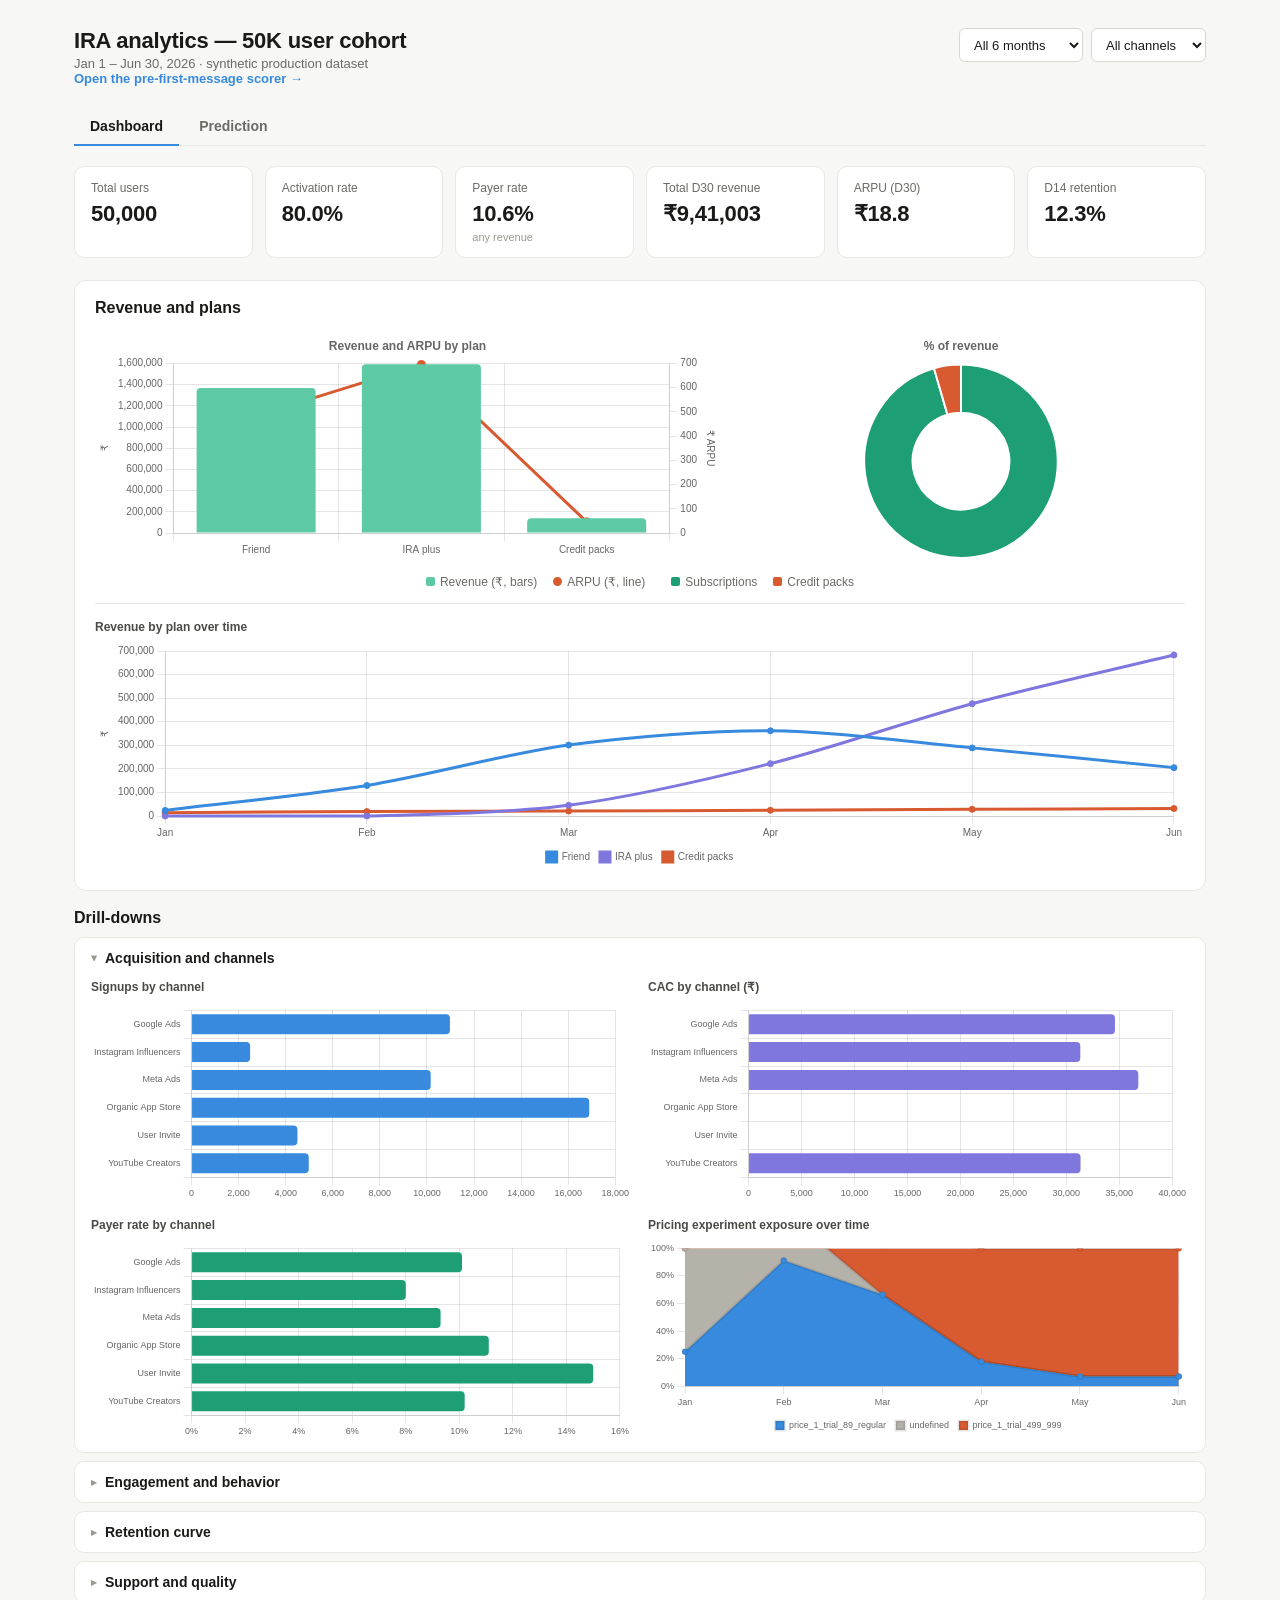
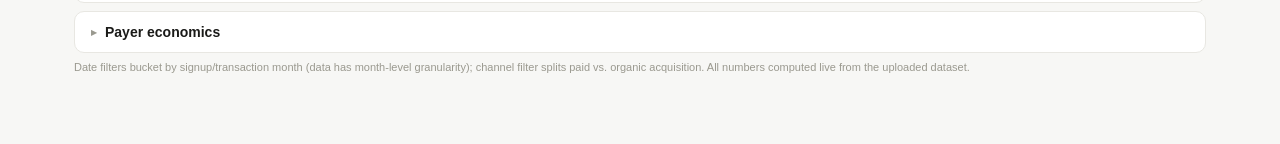
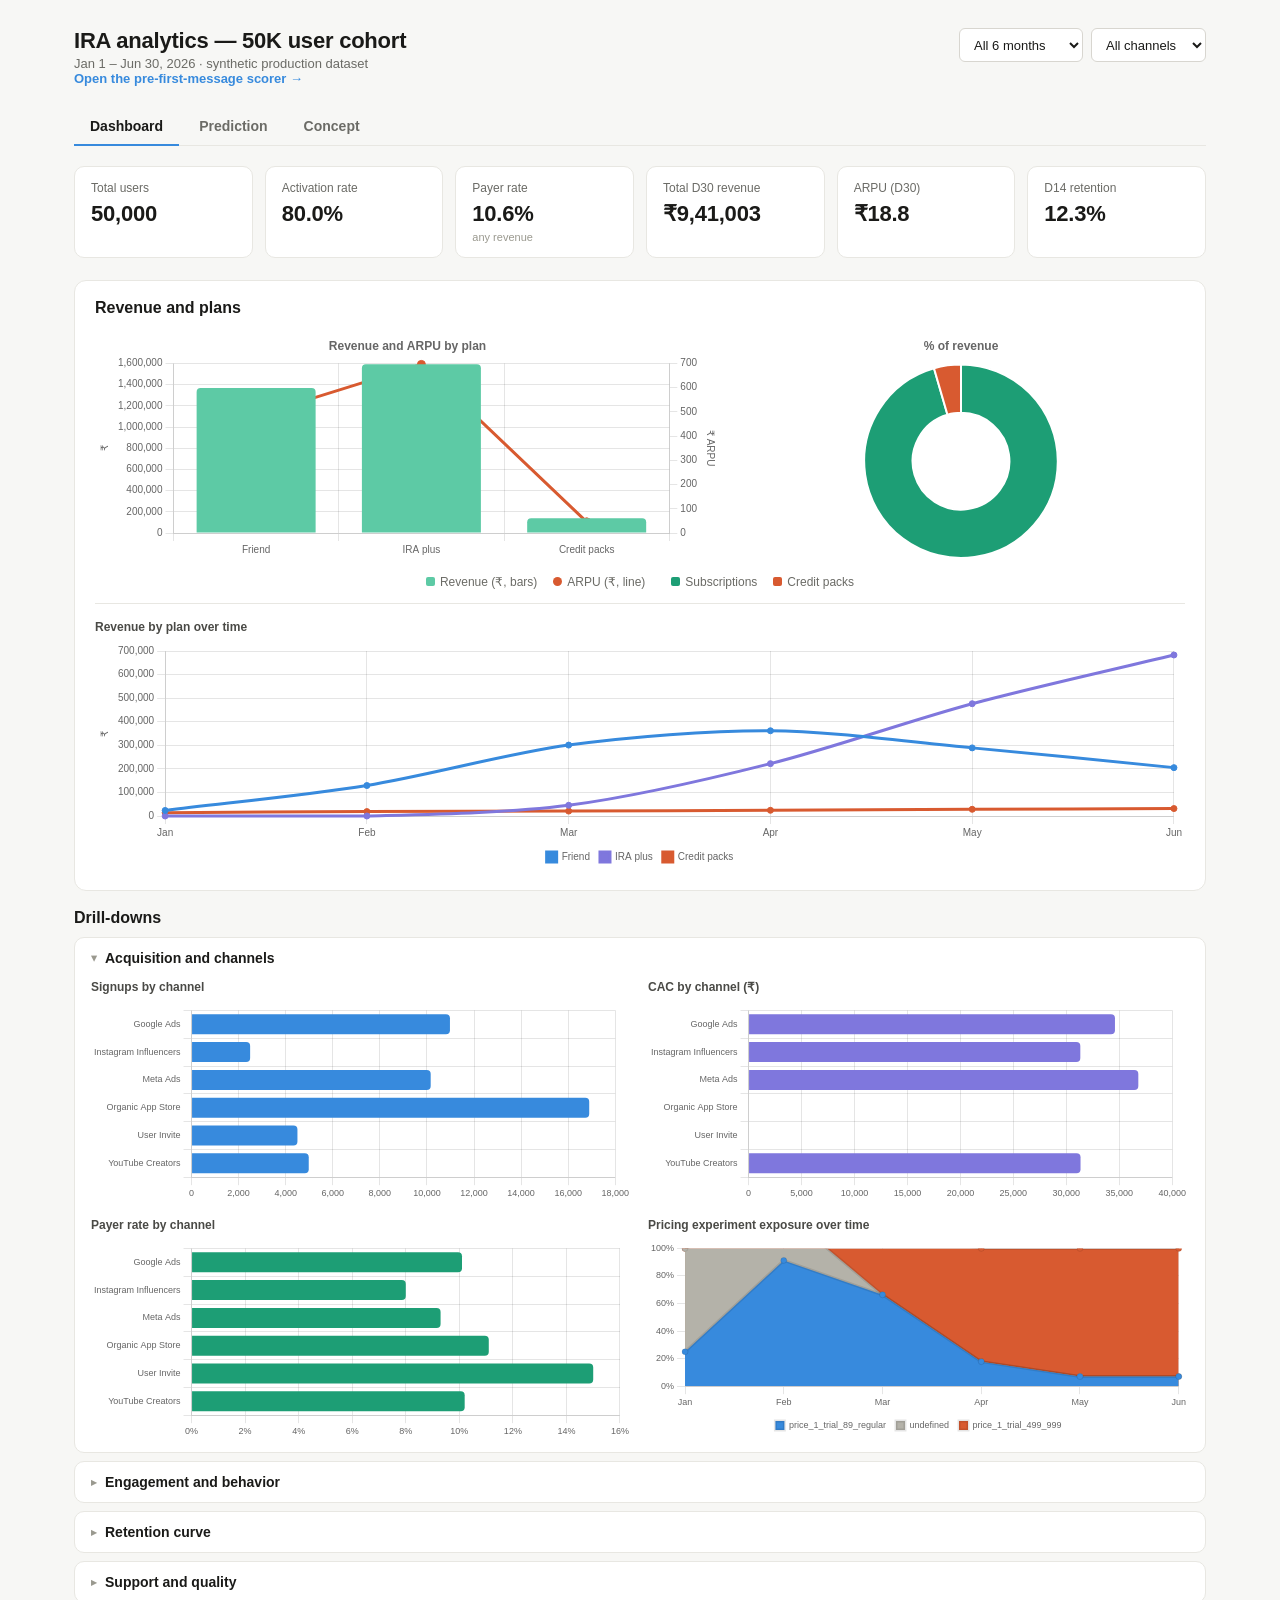
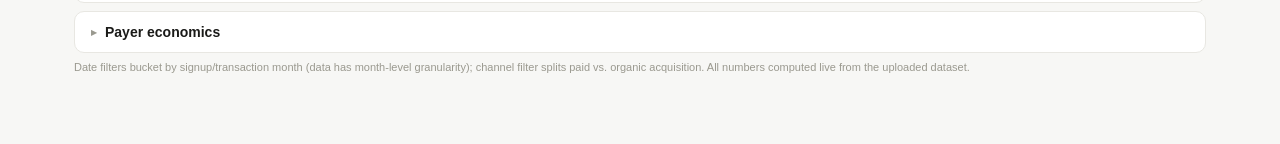
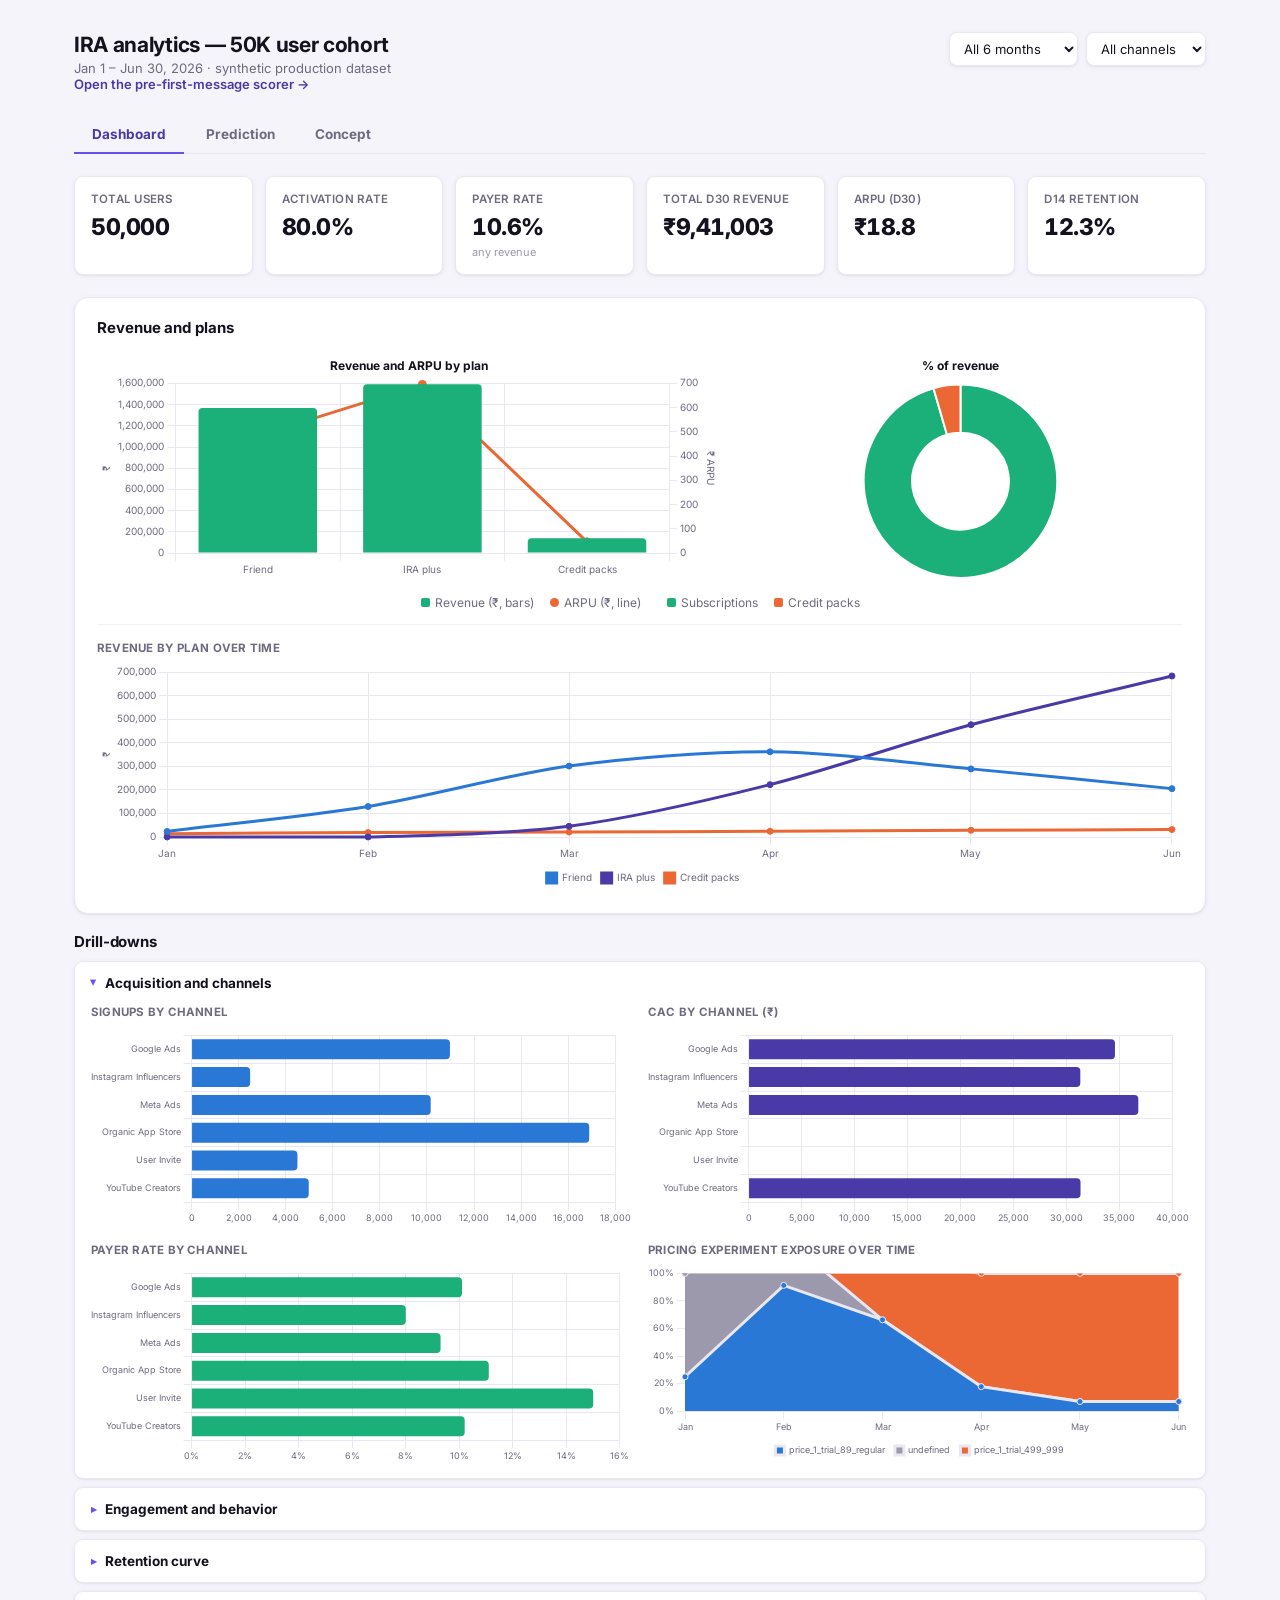
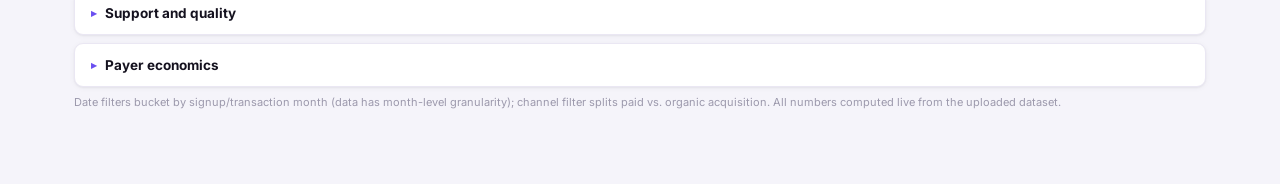
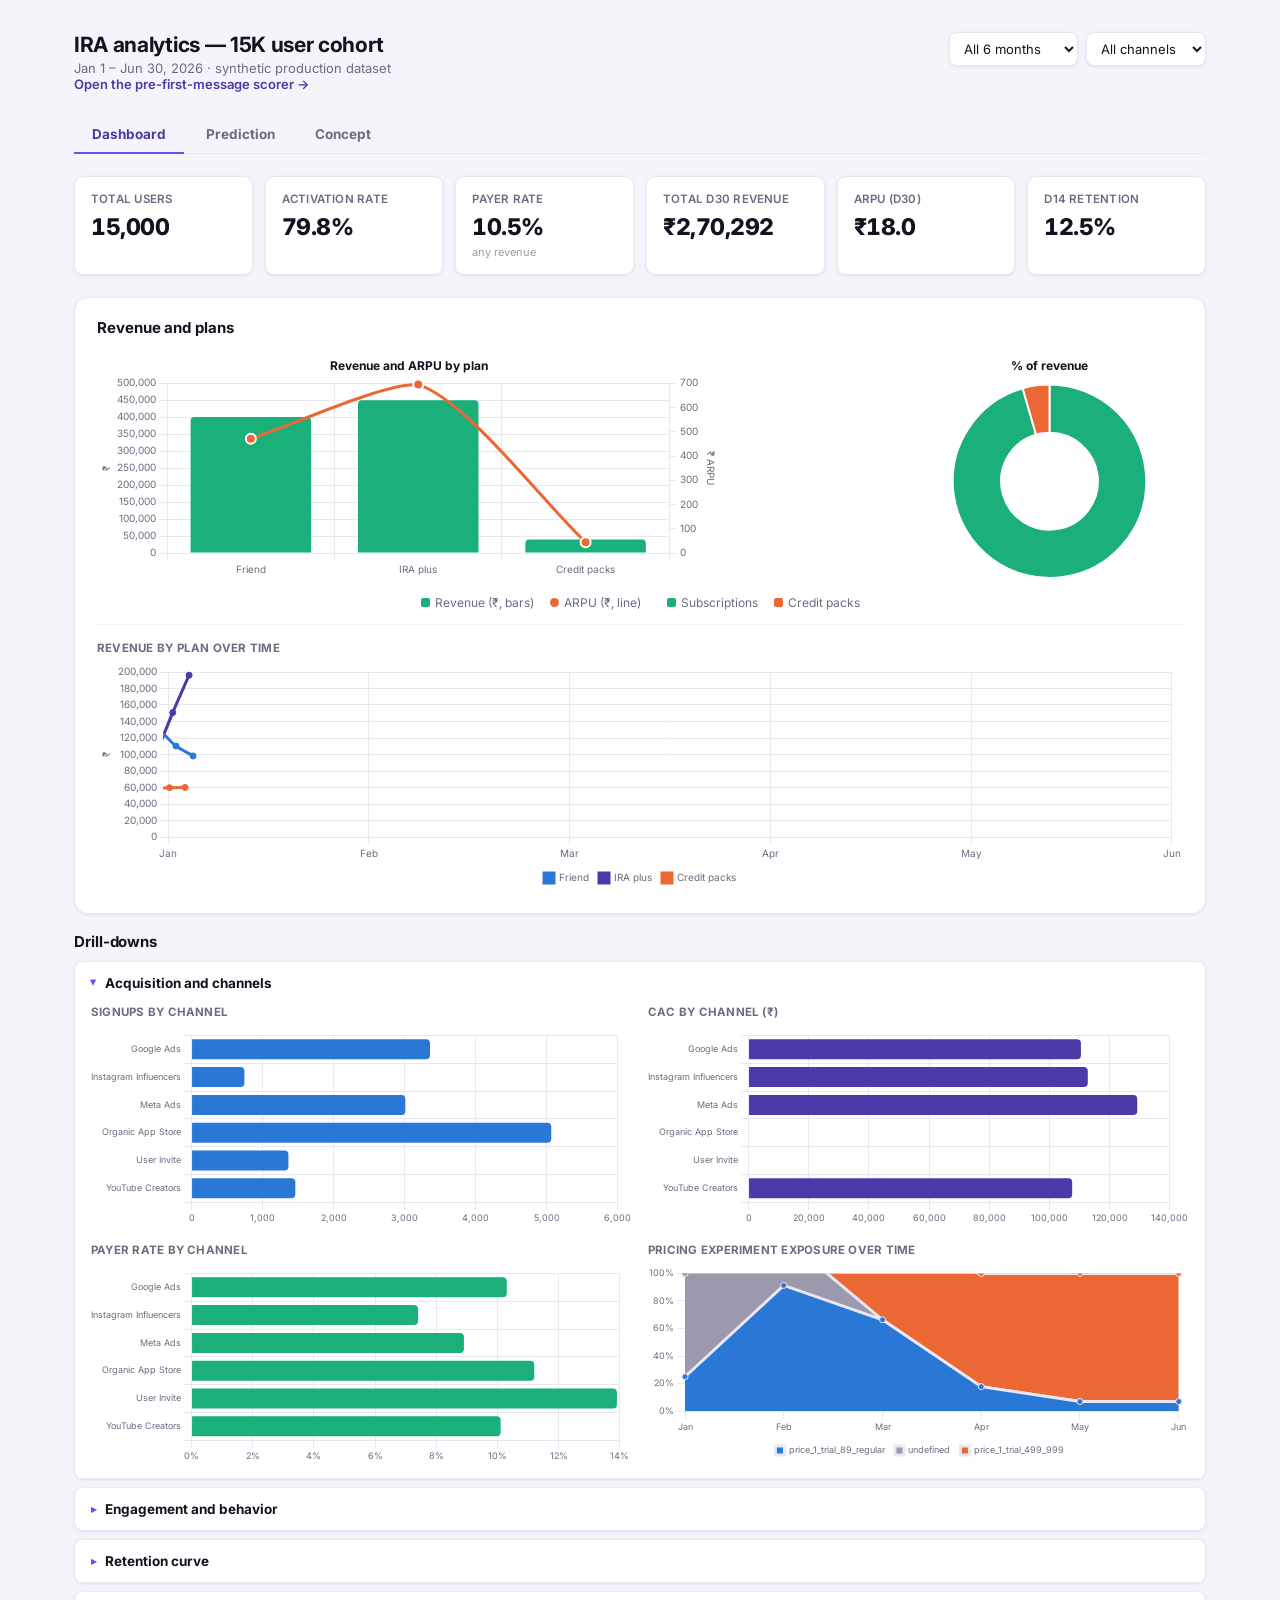
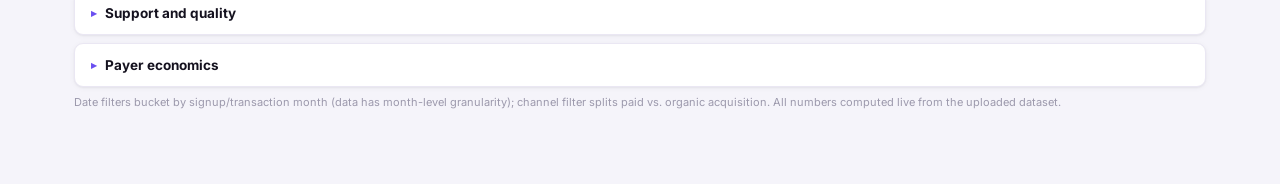
